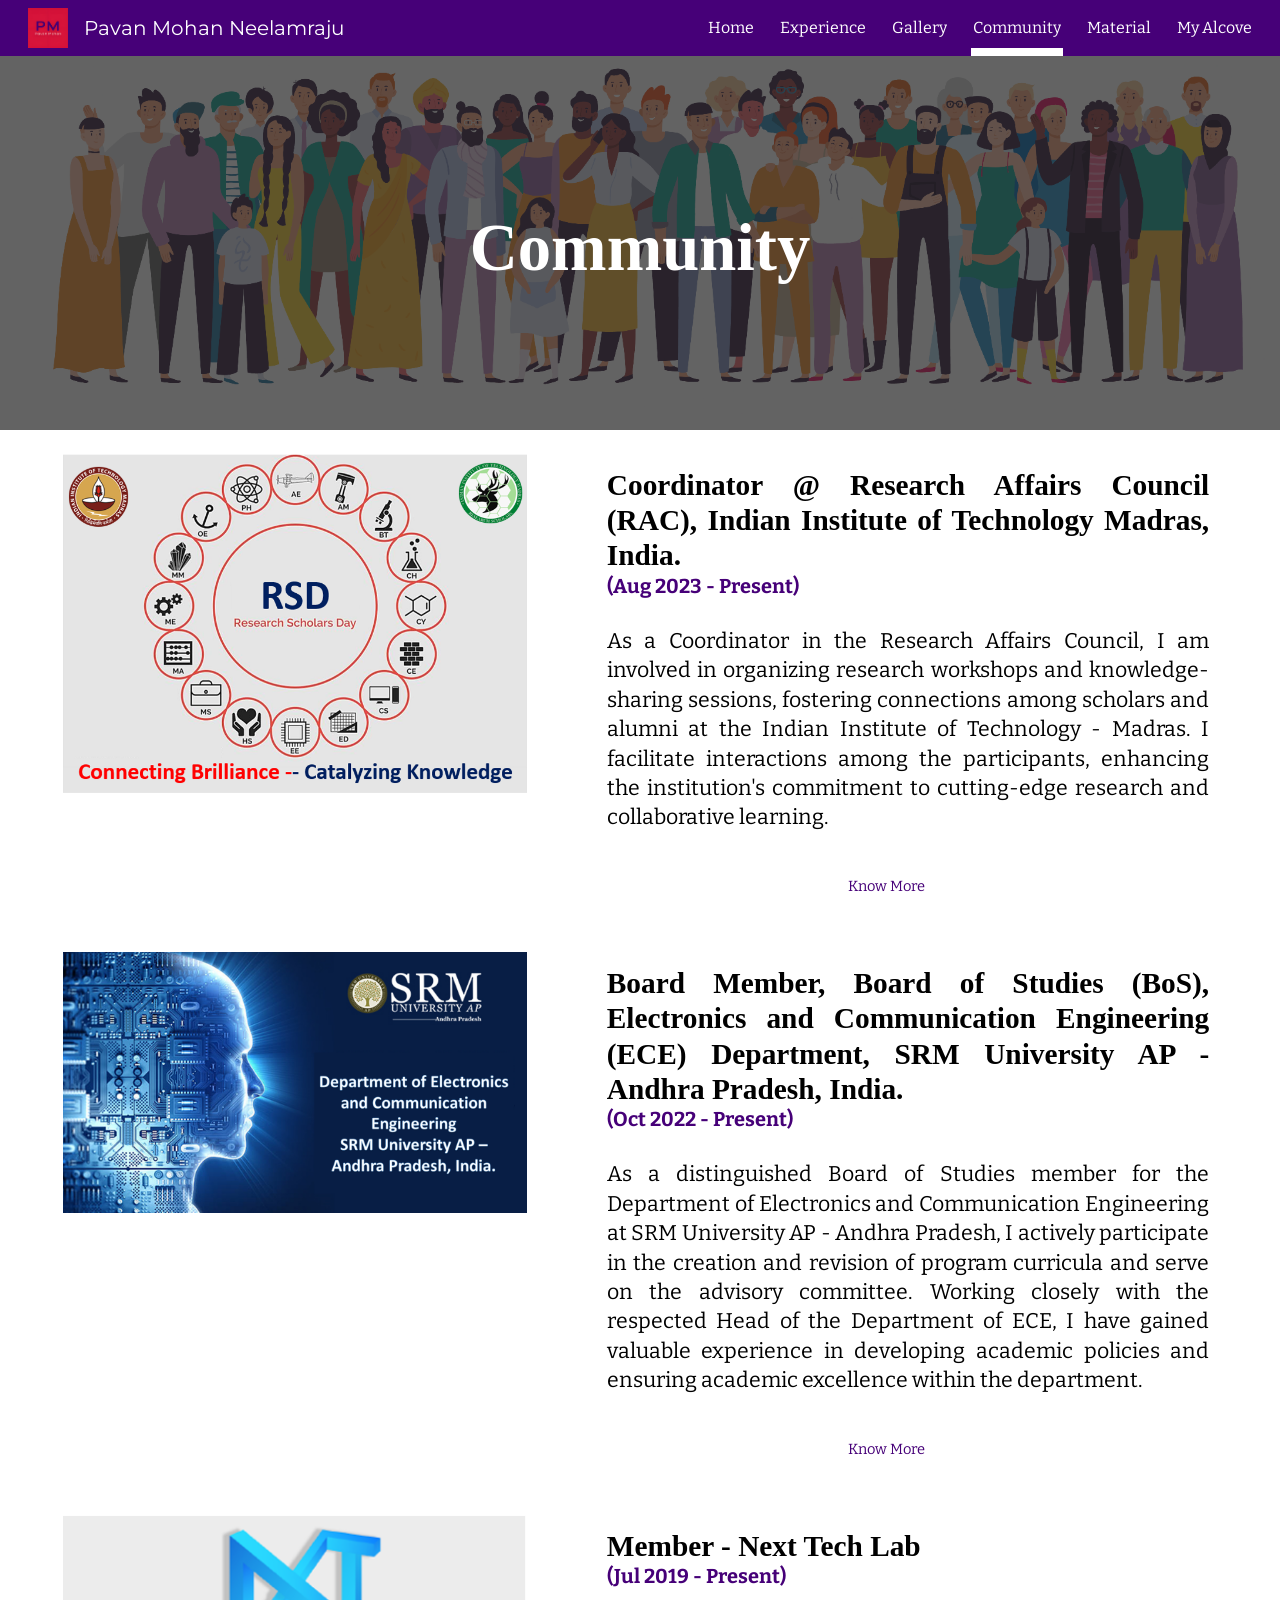
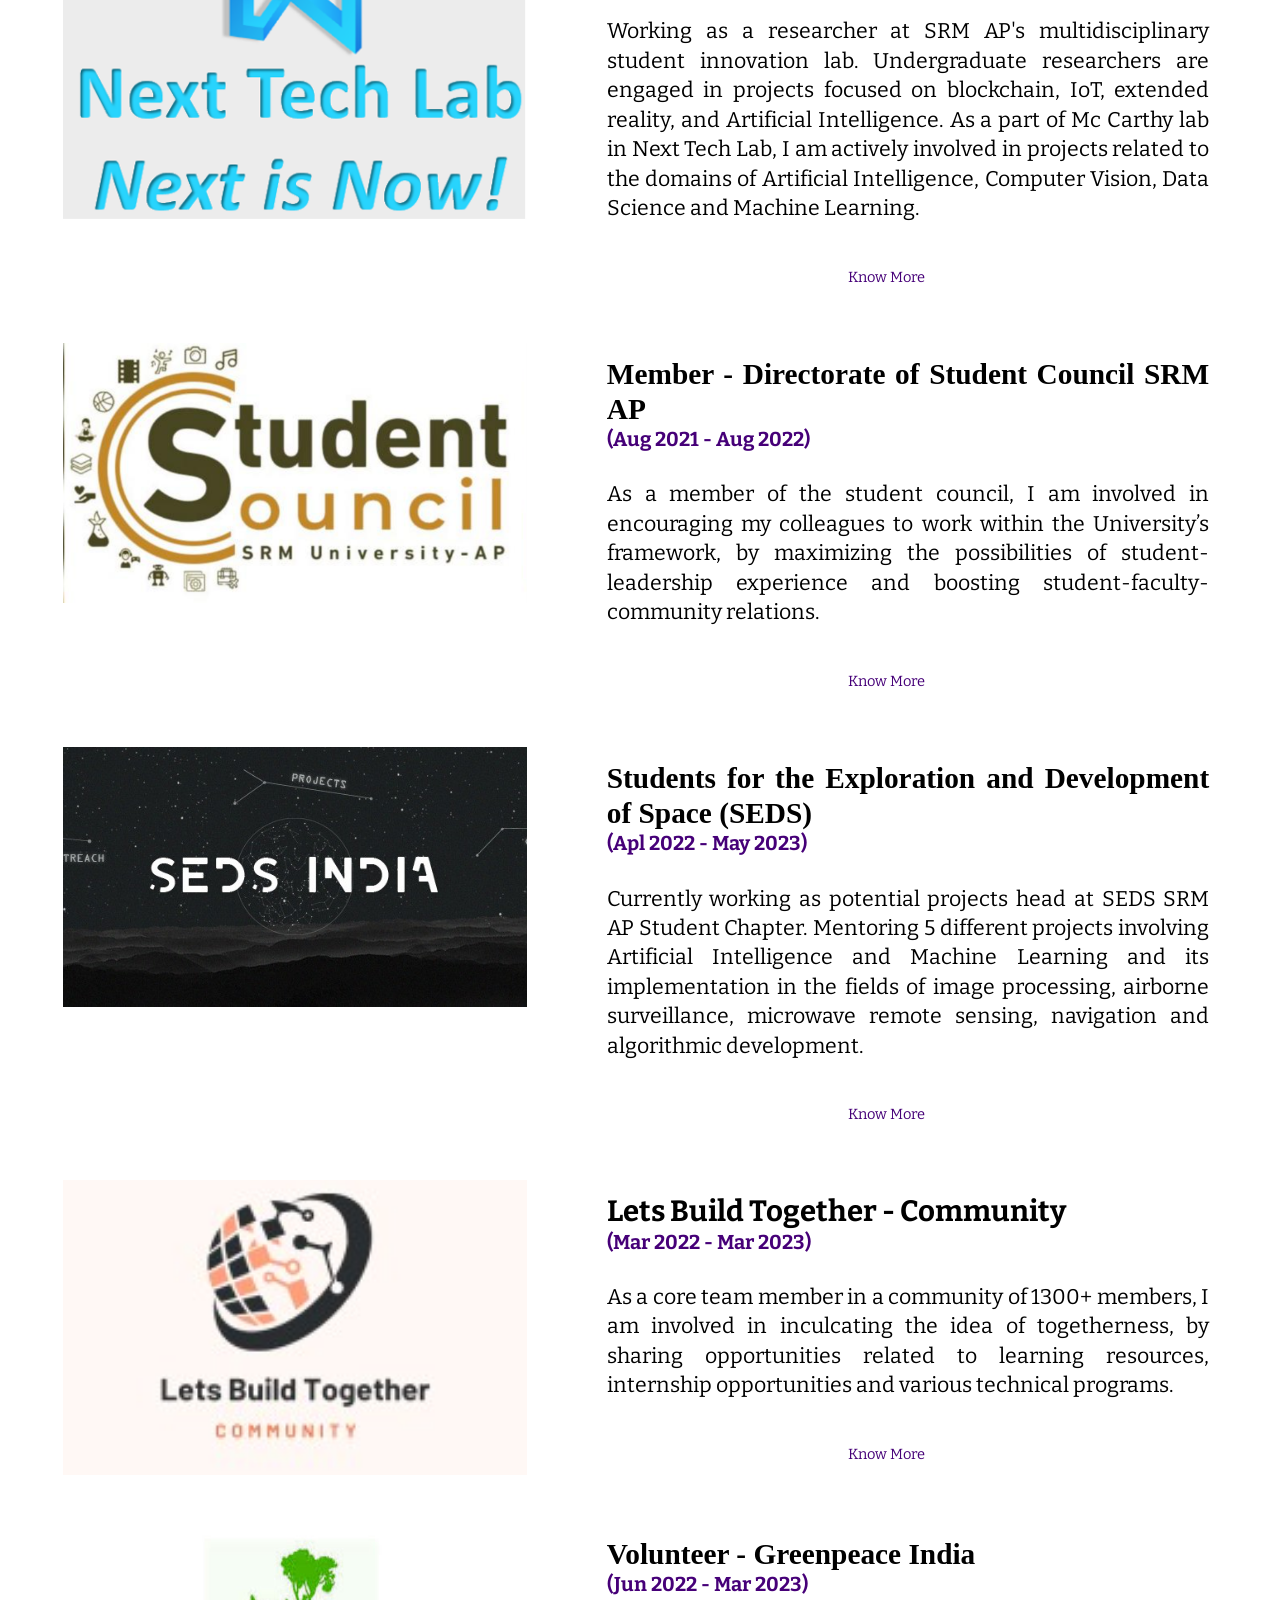
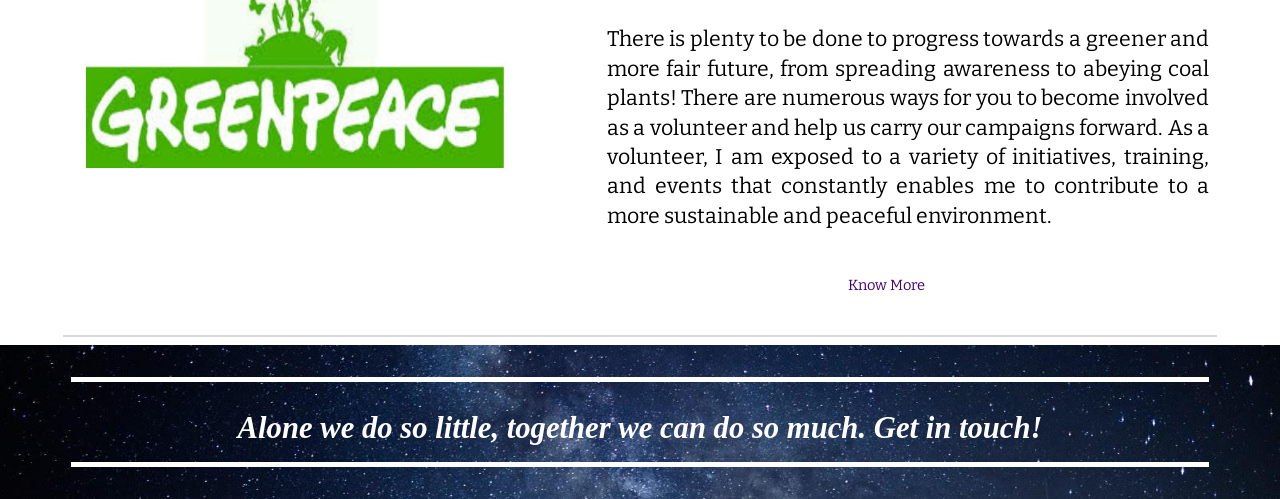
==== Community.html @ a1f909d4 "Add files via upload" ====
<!DOCTYPE html><html lang="en"><head><meta charset="utf-8"><script nonce="GhFzX75CnO0afYhZpUxOCA">var DOCS_timing={}; DOCS_timing['sl']=new Date().getTime();</script><script nonce="GhFzX75CnO0afYhZpUxOCA">function _DumpException(e) {throw e;}</script><script nonce="GhFzX75CnO0afYhZpUxOCA">_docs_flag_initialData={"docs-ails":"docs_cold","docs-fwds":"docs_nf","docs-crs":"docs_crs_nfd","docs-cp-tp":1,"docs-fe-re":3,"docs-fl":1,"docs-l1lc":7,"docs-l1lm":"unknown","docs-l2lc":7,"docs-l2lm":"unknown","docs-l2t":0,"docs-lsd":4,"docs-orl":9,"docs-shdn":1,"docs-tfh":"","docs-eett":true,"info_params":{"token":"AHL0AtLGgviz3QlnwWIvCuPcv63Noxby9A:1708261699270"},"docs-earwdm":false,"docs-ebuwdwm":false,"docs-ecsdwm":false,"docs-edceidwm":false,"docs-eecdwm":false,"docs-eeegrsdm":false,"docs-eecpdm":false,"docs-easdwm":false,"docs-eadwm":false,"docs-eapdwm":false,"docs-bbmdwm":true,"docs-ecdw":false,"docs-ecddwm":false,"docs-ecsdw":false,"docs-edddm":false,"docs-edatadm":false,"docs-edwewm":false,"docs-enecdwm":false,"docs-eedwdwm":false,"docs-eedawm":false,"docs-efewdm":false,"docs-efwm":false,"docs-egfdwm":false,"docs-egdwm":false,"docs-ehldrdm":true,"docs-eicdwm":false,"docs-eidw":false,"docs-emadwm":false,"docs-enpdwm":false,"docs-ensdwm":false,"docs-wiz-endm":false,"docs-eodwm":false,"docs-eppdm":false,"docs-wiz-epdwm":false,"docs-epdwm":false,"docs-erddm":false,"docs-edsedw":false,"docs-esdodwm":false,"docs-esidm":false,"docs-esdwm":false,"docs-esfdm":true,"docs-euddwm":false,"docs-eedm":true,"docs-eipdwm":false,"docs-eoiidwm":false,"docs-eubcdwm":false,"docs-erfdwm":false,"uls":"{\"langs\":[\"en_IN\"],\"itcs\":[],\"override\":\"\",\"selected\":\"\",\"activated\":false}","customer_type":"ND","scotty_upload_url":"/upload/sites/resumable","docs-net-udmi":500000,"docs-net-udpt":40000,"docs-net-udur":"/upload/blob/sites","docs-net-usud":true,"docs-obsImUrl":"https://ssl.gstatic.com/docs/common/netcheck.gif","docs-text-ewf":true,"docs-wfsl":["ca","da","de","en","es","fi","fr","it","nl","no","pt","sv"],"docs-efrsde":true,"docs-efpsf":true,"docs-edfn":true,"docs-efpsp":true,"docs-ecuach":false,"docs-cclt":2033,"docs-ecci":true,"docs-esi":false,"docs-cei":{"i":[50360148,70979410,71085249,49451559,5762259,5737254,71733783,50166959,5792684,5752694,49924714,49376337,71330601,48966122,5743124,5754229,5764268,71123572,71230233,14101502,71600925,5755096,5784947,71102132,50606355,5724153,71689868,49822929,71401153,5706832,71679488,71185178,5737800,71407393,5746992,50221728,49926261,71273597,5760348,14101306,49644023,14101534,71902351,71471882,5766777,71659821,5738529,49823172,50529111,5777194,5774852,5797291,5707711,50580252,50515335,50520321,71301338,5765551,49824163,5796151,71625588,71483995,49842863,71382646,5740814,71531295,71960548,50390155,49375322,5748029,5734412,71528605,5706836,50492350,5783801,49512373,50335897,71178680,50533184,5796473,5784967,71057297,5770435,49622831,94339809,50266230,5735806,71624114,50337652,14101510,71238954,71286029,5767851,71881299,49833470,5747261,71471149,71152133,71573878,71614040,5791782,5776517,71260350,5791299,5751766,71632264,5773678,71558037,5704621,49378889,49839579,5703839,71197834,71079092,5774347,50360904,71289154,71671626,71530091,71151640,71533377,49624080,49472071,71008281,5758823,50273536,71035308,71346960,71038263,50082748,49453045,71548149,49372443,5753329,49623181,49769345,49979666],"cf":{"enable_homescreen_priority_docs":[null,0],"enable_homescreen_priority_docs_promo":[null,0],"enable_homescreen_action_items_structured_query":[null,0]}},"docs-api-keys":{},"buildLabel":"editors.sites-frontend_20240206.01_p3","docs-show_debug_info":false,"ondlburl":"//docs.google.com","drive_url":"//drive.google.com","app_url":"https://sites.google.com/","docs-itrf":false,"docs-gsmd":"","docs-icdmt":["image/png","image/jpeg"],"docs-mip":50000000,"docs-mif":1000,"docs-msid":32767,"docs-emid":false,"docs-mib":50000000,"docs-mid":2048,"docs-rid":1024,"docs-sup":"","docs-seu":"https://sites.google.com/d/1wdvBSNeLGzsOdI31ZhMOWG232e50Nqmv/edit","docs-crp":"/d/1wdvBSNeLGzsOdI31ZhMOWG232e50Nqmv/p/1hY6UotGOjT3m9QmvxOJuDHgGNez3RMgp/takeout","docs-crq":"siteRevision\u003d13770\u0026pageRevision\u003d13770\u0026token\u003dAMtcWDMhQDxP67mo1YAb_FH6oqhY4qqr0DoaQC8Doz2SUWxXdFmZEHEf00CUpTYXNpZ1EaLBjPXJ3U4gHtejh7WX5sPW73zBjjoh_JLOzkaR70VyDE7JFFBGG9KAPvYdaImsnITWKmWY_Xo%3D\u0026isHead\u003dtrue\u0026placeAllImagesInSiteDir\u003dfalse","docs-ucd":"docs.usercontent.google.com","docs-uptc":["lsrp","noreplica","tam","ntd","ths","ouid","ca","sh","sle","dl","hi","hi_ext","usp","urp","utm_source","utm_medium","utm_campaign","utm_term","utm_content"],"docs-doddn":"","docs-uddn":"","docs-cwsd":"","docs-eygl":true,"docs-spdy":false,"xdbcfAllowHostNamePrefix":true,"xdbcfAllowXpc":false,"docs-dbctc":false,"docs-ebctcio":false,"docs-ecid":false,"docs-iror":true,"docs-epq":false,"docs-tst":"","docs-ilbefsd":false,"docs-lbefm":0,"docs-lbesty":0,"docs-thtea":false,"docs-tdc":"[{\"id\":\"0:Basics\",\"name\":\"Basics\",\"deletedIds\":[]},{\"id\":\"0:Brochures\",\"name\":\"Brochures \\u0026 newsletters\",\"deletedIds\":[]},{\"id\":\"0:Calendars\",\"name\":\"Calendars \\u0026 schedules\",\"deletedIds\":[]},{\"id\":\"0:Business\",\"name\":\"Contracts, onboarding, and other forms\",\"deletedIds\":[]},{\"id\":\"0:Finance\",\"name\":\"Finance \\u0026 accounting\",\"deletedIds\":[]},{\"id\":\"0:Letters\",\"name\":\"Letters\",\"deletedIds\":[]},{\"id\":\"0:Reports\",\"name\":\"Reports \\u0026 proposals\",\"deletedIds\":[]},{\"id\":\"0:Planners\",\"name\":\"Trackers\",\"deletedIds\":[]},{\"id\":\"Unparented\",\"name\":\"Uncategorized\",\"deletedIds\":[\"0:NoTemplateCategories\"]}]","docs-ttt":0,"docs-tcdtc":"[]","docs-mtdl":500,"docs-ividtg":false,"docs-tdcp":0,"docs-tdvc":false,"docs-tmbp":false,"docs-hetsdiaow":false,"docs-edt":true,"docs-tintd":false,"docs-tafl":true,"docs-erdiiv":false,"docs-eqspdc":false,"docs-acap":["docs.security.access_capabilities",1,1,1,1,1,1,1,1,1,1,1,1,1,1,1,0,1,1,1,0,0,0,1,0],"docs-ci":"1wdvBSNeLGzsOdI31ZhMOWG232e50Nqmv","docs-eccfs":false,"docs-eefufd":false,"docs-eco":false,"docs-ndt":"Untitled site","docs-plu":"//ssl.gstatic.com/docs/common/product/sites_lockup2.png","docs-plwtu":"//ssl.gstatic.com/docs/common/product/sites_app_icon1.png","docs-prn":"Google Sites","docs-een":false,"docos-enmafo":true,"docs-as":"","docs-etdimo":false,"docs-mdck":"","docs-eccbs":false,"docs-rlmp":true,"docs-mmpt":9000,"docs-erd":false,"docs-ensb":false,"docs-ddts":false,"docs-uootuns":false,"docs-amawso":false,"docs-ofmpp":false,"docs-anlpfdo":false,"docs-eslars":true,"docs-ems":"SHARE_SUBMENU","docs-phe":"","docs-glu":"","docs-wsu":"","docs-wsup":"","docs-sccfo":"PROD","docs-fse":"","docs-pid":"115705963490493814289","docs-eedmlf":false,"docs-ricocpb":false,"docs-rdowr":false,"docs-effnp":false,"docs-cttmtbr":0,"docs-eaaswoc":false,"docs-edlo":false,"docs-cttmteq":0,"docos-edces":false,"docs-dec":false,"docs-eiasrpu":false,"docs-ectt":false,"docs-ebbouf":false,"docs-ecgd":false,"docs-dsps":true,"docs-ececs":false,"docs-ecurf":false,"docs-efsii":false,"docs-elcfd":false,"docs-edmitm":false,"docs-enjec":true,"server_time_ms":1708261699289,"gaia_session_id":"","app-bc":"#3f51b5","docs-isb":false,"docs-agdc":false,"docs-anddc":true,"docs-adndldc":false,"docs-dhnap":"sites.google.com","docs-ds":"https","docs-emmda":false,"docs-bncfi":false,"docs-clibs":1,"docs-cirts":20000,"docs-cpeht":"","docs-cide":true,"docs-cn":"","docs-dprfo":false,"docs-ddt":"","docs-dom":false,"docs-eacr":false,"docs-eacw":false,"docs-ecer":false,"docs-ecir":true,"docs-ecssl":false,"docs-ecdh":false,"docs-ecssi":false,"docs-ecped":true,"docs-ecprgba":true,"docs-ecccer":false,"docs-eccc":true,"docs-copy-ecci":false,"docs-edpq":false,"docs-edamc":false,"docs-edomic":false,"docs-eddm":false,"docos-edii":false,"docs-edmsc":false,"docs-edsi":false,"kix-edrat":true,"kix-edratv2":false,"docs-esrli":false,"docs-efnpi":false,"docs-fwd":false,"docs-egsd":false,"docs-ehtabi":false,"docs-eisd":false,"docs-eibu":true,"docs-eibs":true,"docs-eiecr":true,"docs-eisuwt":false,"docs-eir":true,"docs-ejefbwp":false,"docs-eksdm":false,"docs-elds":false,"docs-emp":false,"docs-emcf":true,"docs-emv2":true,"docs-emmu":false,"docs-enpks":false,"docs-eoisuwt":false,"docs-eooii":false,"docs-eomp":false,"docs-epmi":false,"docs-eph":false,"docs-epat":true,"docs-ermcf":false,"docs-ere":false,"docs-erpep":false,"docs-ertms":false,"docs-rolibilc":false,"docs-ersd":false,"docs-esbws":false,"docs-eswwu":false,"docs-esml":true,"docs-ete":false,"docs-etpi":false,"docs-eud":false,"docs-euqbp":false,"docs-eusca":false,"docs-euvss":true,"docs-ewlip":false,"docs-eztci":false,"docs-ezduole":false,"docs-hcwidu":true,"docs-ipmmp":true,"docos-ectc":false,"docs-ipuv":true,"docs-tdd":false,"docs-pmcn":false,"docs-plimif":20.0,"docs-scmdoi":true,"docs-sptm":true,"docs-ssi":false,"docs-eslin":false,"docs-uoci":"","docs-wia":"MORE_ICONS","docs-fsu":"www.google.com/tools/feedback","docs-gth":"","docs-ndsom":[],"docs-dm":"application/vnd.google-apps.drive-sdk.897606708560","docs-sdsom":[],"docs-po":"https://sites.google.com","docs-to":"https://sites.google.com","docs-egit":false,"opmbs":50000000,"opmpd":7071,"opbu":"https://docs.google.com/picker","docs-pe":1,"opru":"https://sites.google.com/relay.html","opdu":true,"ophi":"atari","opst":"","opuci":"","docs-eopiiv2":true,"opsmu":"https://docs.google.com/picker","docs-ehipo":false,"projector_base_url":"//drive.google.com","docs-drk":[],"docs-erkpp":false,"docs-erkfsu":true,"docs-pn":218,"docs-ct":"s","docs-rn":1461068231,"docs-idu":false,"docs-cpv":1,"docs-hecud":false,"docs-heoi":false,"docs-urouih":false,"docs-alu":"https://myaccount.google.com/language","docs-hue":"npavanmohan3@gmail.com","docs-ect":true,"docs-cpks":["[\"3557bc59043ce3a0\",\"AAVFbsH5lnVBkSCOb3Vt+83NashgRukx3ic/42tSfPkOGZQOkIgmf9ggiiTa6S18/ynaC+k7sudk\"]","[\"6f6b042429bc04d9\",\"AK2fzyBYoiMpLQxzu3qDh6/5Y7r53u3cBE1v5TIxOst4JoV17EuctBBUlbM+nYDjiQ09ZnkTAnnQ\"]"],"docs-hasid":"Sites","docs-hdod":"sites.google.com","docs-eflh":false,"docs-ehci":true,"docs-hdck":"AIzaSyCF97XfLoejM9NhWDAZeOcjC6kOEsEmv6A","docs-hucs":true,"docs-hufcm":false,"docs-hunca":false,"docs-cbrs":50,"docs-caru":"https://clients6.google.com","docs-cdru":"https://drivefrontend-pa.clients6.google.com","docs-cbau":"https://drive.google.com","docs-cfru":"https://lh3.google.com","docs-ctak":"AIzaSyAWGrfCCr7albM3lmCc937gx4uIphbpeKQ","docs-cgav":0,"docs-cci":2,"docs-gap":"/drive/v2internal","jobset":"prod","docs-nad":"sites.google.com","docs-epcc":false,"docs-ccwt":80,"docs-ut":0,"docs-sol":true,"docs-dvs":1,"docs-dac":1,"docs-ilbrc":true,"docs-dlpe":false,"docs-eirj":false,"docs-erre":true,"docs-epvh":true,"enable_omnibox":true,"docs-eqam":false,"docs-euaool":false,"docs-eua":false,"docs-uahnt":"","docs-esap":true,"docs-efib":false,"docs-se":false,"docs-eaaw":false,"docs-eecs":false,"docs-emtr":false,"docs-dafjera":false,"docs-daflia":false,"docs-dafgfma":false,"docs-fta-fnrhci":false,"atari-emtpr":false,"atari-ebidm":true,"atari-ebids":true,"atari-edtm":true,"atari-eibrm":false,"atari-ectm":false,"atari-ects":false,"docs-text-elei":false,"docs-text-usc":true,"atari-bae":true,"docs-text-eessmkc":true,"docs-text-emtps":false,"docs-text-etsrdpn":false,"docs-text-etsrds":false,"docs-text-erdfs":false,"docs-text-encps":false,"docs-text-endes":false,"docs-text-escpv":false,"docs-text-ecfs":false,"docs-text-ecis":false,"docs-text-eessips":true,"docs-text-eectfs":false,"docs-text-edctzs":false,"docs-text-eetxpc":false,"docs-text-eetxp":false,"docs-text-lns":false,"docs-text-ertkmcp":true,"docs-text-ettctvs":false,"docs-text-ettts":false,"docs-text-issermps":false,"docs-text-emscts":false,"docs-text-ecgvd":false,"docs-text-esbbs":false,"docs-text-etccdts":false,"docs-text-etcchrs":false,"docs-text-etctrs":false,"docs-text-etctids":false,"docs-text-etb":false,"docs-text-esbefr":false,"docs-text-ipi":false,"docs-etshc":false,"docs-text-tbcb":2.0E7,"docs-efsmsdl":false,"docs-text-etof":false,"docs-text-ehlb":false,"docs-text-epa":true,"docs-text-ecls":true,"docs-text-dwit":false,"docs-text-elawp":false,"docs-eec":false,"docs-ecot":"","docs-text-enbcr":false,"docs-text-svofc":false,"atari-ofdu":"https://docs.google.com/picker?protocol\u003dgadgets\u0026parent\u003dhttps://sites.google.com/relay.html\u0026hostId\u003datari-fonts\u0026title\u003dFonts\u0026hl\u003den\u0026newDriveView\u003dtrue\u0026origin\u003dhttps://sites.google.com\u0026navHidden\u003dtrue\u0026multiselectEnabled\u003dtrue\u0026selectButtonLabel\u003dOK\u0026nav\u003d((%22fonts%22))","atari-jefp":"/_/jserror","docs-jepp":"/_","umss":false,"docs-fpid":104240,"docs-enable_feedback_svg":true,"docs-hauc":true,"docs-eldi":false,"docs-dli":false,"docs-liap":"/logImpressions","ilcm":{"eui":"AHKXmL1YQNj4aFmbDJA0VeieS80LPkh80S3fjR9HX5Jue9c4c-JtSLDGIO6YHSiptr1fy2dY8kcb","je":1,"sstu":1708261699302824,"si":"CK7rlN76tIQDFcqrTwkd490DCQ","gsc":null,"ei":[5703839,5704621,5706832,5706836,5707711,5724153,5734412,5735806,5737254,5737800,5738529,5740814,5743124,5746992,5747261,5748029,5751766,5752694,5753329,5754229,5755096,5758823,5760348,5762259,5764268,5765551,5766777,5767851,5770435,5773678,5774347,5774852,5776517,5777194,5783801,5784947,5784967,5791299,5791782,5792684,5796151,5796473,5797291,14101306,14101502,14101510,14101534,48966122,49372443,49375322,49376337,49378889,49451559,49453045,49472071,49512373,49622831,49623181,49624080,49644023,49769345,49822929,49823172,49824163,49833470,49839579,49842863,49924714,49926261,49979666,50082748,50166959,50221728,50266230,50273536,50335897,50337652,50360148,50360904,50390155,50492350,50515335,50520321,50529111,50533184,50580252,50606355,70979410,71008281,71035308,71038263,71057297,71079092,71085249,71102132,71123572,71151640,71152133,71178680,71185178,71197834,71230233,71238954,71260350,71273597,71286029,71289154,71301338,71330601,71346960,71382646,71401153,71407393,71471149,71471882,71483995,71528605,71530091,71531295,71533377,71548149,71558037,71573878,71600925,71614040,71624114,71625588,71632264,71659821,71671626,71679488,71689868,71733783,71881299,71902351,71960548,94339809],"crc":0,"cvi":[]},"docs-ccdil":false,"docs-eil":true,"docs-edp":false,"docs-eodrm":true,"docs-eodo":true,"docs-nrfd":false,"docs-nrfdfr":false,"docs-nrfdm2":false,"docs-efypr":true,"docs-eyprp":false,"docs-dcr":false,"docs-saww":false,"docs-eytpgcv":0,"docs-jscb":false}; _docs_flag_cek='tgAix-vnWBeR-yESzII9dg\x3d\x3d'; if (window['DOCS_timing']) {DOCS_timing['ifdld']=new Date().getTime();}</script><meta name="viewport" content="width=device-width, initial-scale=1"><meta http-equiv="X-UA-Compatible" content="IE=edge"><meta name="referrer" content="strict-origin-when-cross-origin"><link rel="icon" href="c4fc07800e57cf9fe1c02b4e65797ddf.jpg"><meta name="robots" content="noindex"><link href="https://fonts.googleapis.com/css?family=Montserrat%3A400%2C700%7CBitter%3A400%2C700&display=swap" rel="stylesheet" nonce="eK8FPD1wa-3nusBE762LlQ"><link href="https://fonts.googleapis.com/css?family=Google+Sans:400,500|Roboto:300,400,500,700|Source+Code+Pro:400,700&display=swap" rel="stylesheet" nonce="eK8FPD1wa-3nusBE762LlQ"><style nonce="eK8FPD1wa-3nusBE762LlQ">@media only screen and (max-width: 479px){.Mc7Y0b{font-size: 34.0pt;}}@media only screen and (min-width: 480px) and (max-width: 767px){.Mc7Y0b{font-size: 43.0pt;}}@media only screen and (min-width: 768px) and (max-width: 1279px){.Mc7Y0b{font-size: 50.0pt;}}@media only screen and (min-width: 1280px){.Mc7Y0b{font-size: 50.0pt;}}@media only screen and (max-width: 479px){.gBYvFf{font-size: 16.0pt;}}@media only screen and (min-width: 480px) and (max-width: 767px){.gBYvFf{font-size: 16.0pt;}}@media only screen and (min-width: 768px) and (max-width: 1279px){.gBYvFf{font-size: 16.0pt;}}@media only screen and (min-width: 1280px){.gBYvFf{font-size: 16.0pt;}}@media only screen and (max-width: 479px){.ZA9Nm{font-size: 19.0pt;}}@media only screen and (min-width: 480px) and (max-width: 767px){.ZA9Nm{font-size: 21.0pt;}}@media only screen and (min-width: 768px) and (max-width: 1279px){.ZA9Nm{font-size: 22.0pt;}}@media only screen and (min-width: 1280px){.ZA9Nm{font-size: 22.0pt;}}@media only screen and (max-width: 479px){.jwAKzb{font-size: 19.0pt;}}@media only screen and (min-width: 480px) and (max-width: 767px){.jwAKzb{font-size: 21.0pt;}}@media only screen and (min-width: 768px) and (max-width: 1279px){.jwAKzb{font-size: 23.0pt;}}@media only screen and (min-width: 1280px){.jwAKzb{font-size: 23.0pt;}}</style><style nonce="eK8FPD1wa-3nusBE762LlQ">.VIpgJd-TzA9Ye-eEGnhe{position:relative;display:-moz-inline-box;display:inline-block}* html .VIpgJd-TzA9Ye-eEGnhe{display:inline}*:first-child+html .VIpgJd-TzA9Ye-eEGnhe{display:inline}/*! normalize.css v2.1.1 | MIT License | git.io/normalize */article,aside,details,figcaption,figure,footer,header,hgroup,main,nav,section,summary{display:block}audio,canvas,video{display:inline-block}audio:not([controls]){display:none;height:0}[hidden]{display:none}html{font-family:sans-serif;-ms-text-size-adjust:100%;-webkit-text-size-adjust:100%}body{margin:0}a:focus{outline:thin dotted}a:active,a:hover{outline:0}h1{font-size:2em;margin:.67em 0}abbr[title]{border-bottom:1px dotted}b,strong{font-weight:bold}dfn{font-style:italic}hr{box-sizing:content-box;height:0}mark{background:#ff0;color:#000}code,kbd,pre,samp{font-family:monospace,serif;font-size:1em}pre{white-space:pre-wrap}q{quotes:"\201C" "\201D" "\2018" "\2019"}small{font-size:80%}sub,sup{font-size:75%;line-height:0;position:relative;vertical-align:baseline}sup{top:-.5em}sub{bottom:-.25em}img{border:0}svg:not(:root){overflow:hidden}figure{margin:0}fieldset{border:1px solid #c0c0c0;margin:0 2px;padding:.35em .625em .75em}legend{border:0;padding:0}button,input,select,textarea{font-family:inherit;font-size:100%;margin:0}button,input{line-height:normal}button,select{text-transform:none}button,html input[type="button"],input[type="reset"],input[type="submit"]{-webkit-appearance:button;cursor:pointer}button[disabled],html input[disabled]{cursor:default}input[type="checkbox"],input[type="radio"]{box-sizing:border-box;padding:0}input[type="search"]{-webkit-appearance:textfield;box-sizing:content-box}input[type="search"]::-webkit-search-cancel-button,input[type="search"]::-webkit-search-decoration{-webkit-appearance:none}button::-moz-focus-inner,input::-moz-focus-inner{border:0;padding:0}textarea{overflow:auto;vertical-align:top}table{border-collapse:collapse;border-spacing:0}group,row,tile{display:block}.XKSfm-Sx9Kwc,.XKSfm-Sx9Kwc-xJ5Hnf{z-index:110}.haDzEe{--gm3-dialog-refactored-z-index:5000!important}html{height:100%}body{height:100%;padding:0}.fktJzd *,.fktJzd *:before,.fktJzd *:after{-webkit-box-sizing:border-box;-webkit-box-sizing:border-box;box-sizing:border-box}.LS81yb,.oKdM2c{width:100%;margin-top:0;margin-bottom:0;max-width:1280px;*zoom:1}.LS81yb{padding-left:5px;padding-right:5px}.JNdkSc,.jXK9ad,.oaCj6d{-webkit-box-sizing:border-box;box-sizing:border-box;display:inline-block;padding-left:0;padding-right:0;position:relative;vertical-align:top;width:100%}.jXK9ad-SmKAyb{width:100%}.vB4mjb{-webkit-box-align:center;-webkit-align-items:center;align-items:center;height:64px;display:-webkit-box;display:-webkit-flex;display:flex;-webkit-box-pack:center;-webkit-justify-content:center;justify-content:center;padding:0 12px;width:100%}.jCzMm{overflow:hidden;overflow-wrap:break-word}@media only screen and (max-width:479px){.vB4mjb{height:48px;padding:0 6px}.vB4mjb.phf0q{-webkit-box-orient:vertical;-webkit-box-direction:normal;-webkit-flex-direction:column;flex-direction:column;height:96px}.jCzMm{margin-top:4px;margin-bottom:12px;overflow:hidden;text-align:center;text-overflow:ellipsis;white-space:nowrap;width:100%}.vKRmoe{margin-bottom:8px}.vB4mjb .vKRmoe{padding-left:0}}.vKRmoe{display:-webkit-box;display:-webkit-flex;display:flex;padding-left:23px}.cc0d9d{-webkit-box-flex:0;-webkit-flex:0;flex:0;position:relative;margin-top:10px;display:-webkit-box;display:-webkit-flex;display:flex;-webkit-box-orient:horizontal;-webkit-box-direction:normal;-webkit-flex-direction:row;flex-direction:row;-webkit-box-pack:center;-webkit-justify-content:center;justify-content:center;-webkit-box-align:center;-webkit-align-items:center;align-items:center}.ZbQFKd{height:10px;width:10px;margin:0 4px;background-color:rgb(189,193,198);border-radius:50%;display:inline-block;-webkit-transition:background-color .6s ease,width .4s ease-in-out,height .4s ease-in-out;transition:background-color .6s ease,width .4s ease-in-out,height .4s ease-in-out}.ZbQFKd.iBBDgd{height:0;width:0;margin:0}.ZbQFKd.qIwn1b{height:8px;width:8px}.ZbQFKd.kshb5{height:6px;width:6px}.dVFkob{-webkit-box-flex:0;-webkit-flex:0 1 1.2em;flex:0 1 1.2em;height:1.2em;overflow:hidden;padding:0 8px;text-align:center;display:-webkit-box;display:-webkit-flex;display:flex;-webkit-box-pack:center;-webkit-justify-content:center;justify-content:center;-webkit-box-orient:vertical;-webkit-box-direction:normal;-webkit-flex-direction:column;flex-direction:column;margin-top:10px;position:relative;font-size:9pt}.Ecdcnc{overflow:hidden;position:relative;text-overflow:ellipsis;white-space:nowrap}.L6cTce{display:none!important}::-webkit-scrollbar{height:16px;overflow:visible;width:16px}::-webkit-scrollbar-button{height:0;width:0}::-webkit-scrollbar-track{background-clip:padding-box;border:solid transparent;border-width:0 0 0 4px}::-webkit-scrollbar-track:horizontal{border-width:4px 0 0}::-webkit-scrollbar-track:hover{background-color:rgba(0,0,0,.05);-webkit-box-shadow:inset 1px 0 0 rgba(0,0,0,.1);box-shadow:inset 1px 0 0 rgba(0,0,0,.1)}::-webkit-scrollbar-track:horizontal:hover{-webkit-box-shadow:inset 0 1px 0 rgba(0,0,0,.1);box-shadow:inset 0 1px 0 rgba(0,0,0,.1)}::-webkit-scrollbar-track:active{background-color:rgba(0,0,0,.05);-webkit-box-shadow:inset 1px 0 0 rgba(0,0,0,.14),inset -1px 0 0 rgba(0,0,0,.07);box-shadow:inset 1px 0 0 rgba(0,0,0,.14),inset -1px 0 0 rgba(0,0,0,.07)}::-webkit-scrollbar-track:horizontal:active{-webkit-box-shadow:inset 0 1px 0 rgba(0,0,0,.14),inset 0 -1px 0 rgba(0,0,0,.07);box-shadow:inset 0 1px 0 rgba(0,0,0,.14),inset 0 -1px 0 rgba(0,0,0,.07)}.tk3N6e-qrhCuc-to915::-webkit-scrollbar-track:hover{background-color:rgba(255,255,255,.1);-webkit-box-shadow:inset 1px 0 0 rgba(255,255,255,.2);box-shadow:inset 1px 0 0 rgba(255,255,255,.2)}.tk3N6e-qrhCuc-to915::-webkit-scrollbar-track:horizontal:hover{-webkit-box-shadow:inset 0 1px 0 rgba(255,255,255,.2);box-shadow:inset 0 1px 0 rgba(255,255,255,.2)}.tk3N6e-qrhCuc-to915::-webkit-scrollbar-track:active{background-color:rgba(255,255,255,.1);-webkit-box-shadow:inset 1px 0 0 rgba(255,255,255,.25),inset -1px 0 0 rgba(255,255,255,.15);box-shadow:inset 1px 0 0 rgba(255,255,255,.25),inset -1px 0 0 rgba(255,255,255,.15)}.tk3N6e-qrhCuc-to915::-webkit-scrollbar-track:horizontal:active{-webkit-box-shadow:inset 0 1px 0 rgba(255,255,255,.25),inset 0 -1px 0 rgba(255,255,255,.15);box-shadow:inset 0 1px 0 rgba(255,255,255,.25),inset 0 -1px 0 rgba(255,255,255,.15)}::-webkit-scrollbar-thumb{background-color:rgba(0,0,0,.2);background-clip:padding-box;border:solid transparent;border-width:1px 1px 1px 6px;min-height:28px;padding:100px 0 0;-webkit-box-shadow:inset 1px 1px 0 rgba(0,0,0,.1),inset 0 -1px 0 rgba(0,0,0,.07);box-shadow:inset 1px 1px 0 rgba(0,0,0,.1),inset 0 -1px 0 rgba(0,0,0,.07)}::-webkit-scrollbar-thumb:horizontal{border-width:6px 1px 1px;padding:0 0 0 100px;-webkit-box-shadow:inset 1px 1px 0 rgba(0,0,0,.1),inset -1px 0 0 rgba(0,0,0,.07);box-shadow:inset 1px 1px 0 rgba(0,0,0,.1),inset -1px 0 0 rgba(0,0,0,.07)}::-webkit-scrollbar-thumb:hover{background-color:rgba(0,0,0,.4);-webkit-box-shadow:inset 1px 1px 1px rgba(0,0,0,.25);box-shadow:inset 1px 1px 1px rgba(0,0,0,.25)}::-webkit-scrollbar-thumb:active{background-color:rgba(0,0,0,.5);-webkit-box-shadow:inset 1px 1px 3px rgba(0,0,0,.35);box-shadow:inset 1px 1px 3px rgba(0,0,0,.35)}.tk3N6e-qrhCuc-to915::-webkit-scrollbar-thumb{background-color:rgba(255,255,255,.3);-webkit-box-shadow:inset 1px 1px 0 rgba(255,255,255,.15),inset 0 -1px 0 rgba(255,255,255,.1);box-shadow:inset 1px 1px 0 rgba(255,255,255,.15),inset 0 -1px 0 rgba(255,255,255,.1)}.tk3N6e-qrhCuc-to915::-webkit-scrollbar-thumb:horizontal{-webkit-box-shadow:inset 1px 1px 0 rgba(255,255,255,.15),inset -1px 0 0 rgba(255,255,255,.1);box-shadow:inset 1px 1px 0 rgba(255,255,255,.15),inset -1px 0 0 rgba(255,255,255,.1)}.tk3N6e-qrhCuc-to915::-webkit-scrollbar-thumb:hover{background-color:rgba(255,255,255,.6);-webkit-box-shadow:inset 1px 1px 1px rgba(255,255,255,.37);box-shadow:inset 1px 1px 1px rgba(255,255,255,.37)}.tk3N6e-qrhCuc-to915::-webkit-scrollbar-thumb:active{background-color:rgba(255,255,255,.75);-webkit-box-shadow:inset 1px 1px 3px rgba(255,255,255,.5);box-shadow:inset 1px 1px 3px rgba(255,255,255,.5)}.tk3N6e-qrhCuc-xTH6G::-webkit-scrollbar-track{border-width:0 1px 0 6px}.tk3N6e-qrhCuc-xTH6G::-webkit-scrollbar-track:horizontal{border-width:6px 0 1px}.tk3N6e-qrhCuc-xTH6G::-webkit-scrollbar-track:hover{background-color:rgba(0,0,0,.035);-webkit-box-shadow:inset 1px 1px 0 rgba(0,0,0,.14),inset -1px -1px 0 rgba(0,0,0,.07);box-shadow:inset 1px 1px 0 rgba(0,0,0,.14),inset -1px -1px 0 rgba(0,0,0,.07)}.tk3N6e-qrhCuc-xTH6G.tk3N6e-qrhCuc-to915::-webkit-scrollbar-track:hover{background-color:rgba(255,255,255,.07);-webkit-box-shadow:inset 1px 1px 0 rgba(255,255,255,.25),inset -1px -1px 0 rgba(255,255,255,.15);box-shadow:inset 1px 1px 0 rgba(255,255,255,.25),inset -1px -1px 0 rgba(255,255,255,.15)}.tk3N6e-qrhCuc-xTH6G::-webkit-scrollbar-thumb{border-width:0 1px 0 6px}.tk3N6e-qrhCuc-xTH6G::-webkit-scrollbar-thumb:horizontal{border-width:6px 0 1px}::-webkit-scrollbar-corner{background:transparent}body::-webkit-scrollbar-track-piece{background-clip:padding-box;background-color:#f5f5f5;border:solid #fff;border-width:0 0 0 3px;-webkit-box-shadow:inset 1px 0 0 rgba(0,0,0,.14),inset -1px 0 0 rgba(0,0,0,.07);box-shadow:inset 1px 0 0 rgba(0,0,0,.14),inset -1px 0 0 rgba(0,0,0,.07)}body::-webkit-scrollbar-track-piece:horizontal{border-width:3px 0 0;-webkit-box-shadow:inset 0 1px 0 rgba(0,0,0,.14),inset 0 -1px 0 rgba(0,0,0,.07);box-shadow:inset 0 1px 0 rgba(0,0,0,.14),inset 0 -1px 0 rgba(0,0,0,.07)}body::-webkit-scrollbar-thumb{border-width:1px 1px 1px 5px}body::-webkit-scrollbar-thumb:horizontal{border-width:5px 1px 1px}body::-webkit-scrollbar-corner{background-clip:padding-box;background-color:#f5f5f5;border:solid #fff;border-width:3px 0 0 3px;-webkit-box-shadow:inset 1px 1px 0 rgba(0,0,0,.14);box-shadow:inset 1px 1px 0 rgba(0,0,0,.14)}html{font-size:16px}ul,ul ul{list-style-type:square}.yaqOZd,.IFuOkc{background-size:cover;display:table;position:relative;table-layout:fixed;width:100%}@media only screen and (max-width:767px){.yaqOZd,.IFuOkc{padding-bottom:0;padding-top:0}}@media only screen and (min-width:768px){.yaqOZd:not(.LB7kq):not(.WxWicb){padding-bottom:1.5rem;padding-top:1.5rem}}.yaqOZd:before,.IFuOkc:before,.IFuOkc:after,.zfr3Q:before,.baZpAe:before{bottom:0;content:"";display:none;left:0;pointer-events:none;position:absolute;right:0;top:0}.nyKByd .IFuOkc:before{background-color:rgb(33,33,33);opacity:0;display:block}.tpmmCb .IFuOkc:before{background-color:rgb(255,255,255);opacity:0;display:block}.IFuOkc{display:table-cell;height:100%;left:0;pointer-events:none;position:absolute;top:0;width:100%}.WFZZBb .jXK9ad{vertical-align:middle}.cJgDec .aw5Odc,.cJgDec .dhtgD:hover,.cJgDec .dhtgD:visited{color:inherit}.LB7kq .aw5Odc,.LB7kq .dhtgD:hover,.LB7kq .dhtgD:visited{color:inherit}.mYVXT{display:table-cell;vertical-align:middle;width:100%}.nku4ae{max-width:1184px;margin:auto}.nku4ae.U5PNae{max-width:752px;margin:auto}.zfr3Q{-webkit-font-variant-ligatures:none;font-variant-ligatures:none;margin:0;outline:none;position:relative}.zfr3Q[dir=rtl]{text-align:right}.TMjjoe:not(.TYR86d){display:block}.qM9fHf{background-color:rgba(0,0,0,.06);font-family:"Source Code Pro","monospace";font-weight:400}.s1gOZb{background-color:rgba(0,0,0,.06);border:1px solid rgba(255,255,255,.12);border-radius:3px;margin:12px 0 0 0;padding:5px}.FVr0A code{font-family:"Source Code Pro","monospace"}.zfr3Q.FVr0A{line-height:1.4;margin:0}.yaqOZd .zfr3Q:first-child,.zfr3Q:first-child,.BKnRcf:first-child,.UVNKR:first-child,.n8H08c .TYR86d:first-child{margin-top:0;padding-top:0}.yaqOZd .aP9Z7e:first-child+.zfr3Q,.aP9Z7e:first-child+.zfr3Q{margin-top:0;padding-top:0}.yaqOZd .aP9Z7e:first-child,.aP9Z7e:first-child{margin-bottom:0}.yaqOZd .zfr3Q:last-child,.zfr3Q:last-child,.BKnRcf:last-child,.UVNKR:last-child,.n8H08c .TYR86d:last-child{margin-bottom:0;padding-bottom:0}.n8H08c{padding-left:20px}.n8H08c,.n8H08c .n8H08c,.n8H08c .TYR86d{margin:6px 0 0 0}.zfr3Q{text-decoration:inherit;color:inherit;font-size:inherit;font-style:inherit;font-weight:inherit}.dhtgD{color:inherit;font-size:inherit;font-style:inherit;font-weight:inherit;text-decoration:underline}.aw5Odc{color:inherit}.dhtgD.rXJpyf,.dhtgD.rXJpyf:hover{color:inherit}a.chg4Jd:focus{outline:0;box-shadow:0 0 0 2px rgb(66,133,244),0 0 0 3px rgba(255,255,255,.8)}a.chg4Jd.HB1eCd-X3SwIb-hSRGPd:focus,a.chg4Jd.HB1eCd-X3SwIb-hSRGPd-di8rgd-KBDgbd:focus{box-shadow:none}a.HB1eCd-X3SwIb-hSRGPd-di8rgd-KBDgbd{padding:2px;margin:-2px}a.HB1eCd-X3SwIb-hSRGPd-di8rgd-KBDgbd:focus{border:1px dashed;padding:1px}a.HB1eCd-X3SwIb-hSRGPd{padding:2px!important;margin:-2px -2px -2px 4px}a.HB1eCd-X3SwIb-hSRGPd:focus{border:1px dashed;padding:1px!important}::-webkit-scrollbar{-webkit-border-radius:100px;background-color:rgba(0,0,0,0);width:9px}::-webkit-scrollbar-thumb{-webkit-border-radius:100px;background:rgba(0,0,0,.2)}::-webkit-scrollbar-thumb:hover{-webkit-border-radius:100px;background:rgba(0,0,0,.35)}::-webkit-scrollbar-thumb:active{-webkit-border-radius:4px;background:rgba(0,0,0,.45)}.Zjiec:before,.YTv4We:before,.j10yRb:before{bottom:0;content:"";display:none;left:0;pointer-events:none;position:absolute;right:0;top:0}.PsKE7e,.I35ICb>a{color:inherit;font-size:inherit;font-style:inherit;font-weight:inherit}.PsKE7e,.I35ICb>a{text-decoration:inherit}.IKA38e{padding-right:12px}.I35ICb{position:relative}.hDrhEe{padding-left:12px;vertical-align:middle}.aJHbb{cursor:pointer;overflow:hidden}.aJHbb:focus{outline:0}.JzO0Vc{width:250px}.jYxBte{list-style-type:none;margin:0;padding:0}.jYxBte ul{list-style-type:none;padding-left:0}.PsKE7e,.aJHbb{display:block;position:relative;text-overflow:ellipsis;white-space:nowrap}.Zjiec{cursor:pointer;position:relative;text-decoration:none;z-index:20}.Zjiec>span{color:inherit;display:block;outline:none;overflow:hidden;position:relative;text-overflow:ellipsis}.YTv4We{color:white;cursor:pointer;height:55px;outline:none;padding:16px 12px;width:48px}.YTv4We:before{height:32px;left:8px;top:12px;width:32px}.j10yRb{bottom:50%;cursor:pointer;display:inline-block;height:24px;left:-36px;outline:none;padding-left:12px;position:absolute;-webkit-transform:translateY(50%);transform:translateY(50%);vertical-align:middle;width:36px}.j10yRb:before{left:12px}.YTv4We.chg4Jd:focus:before,.j10yRb.chg4Jd:focus:before{color:white;display:block;border-style:solid;border-width:1px}.ZXW7w{opacity:.26}.wFCWne{-webkit-transition:-webkit-transform .45s cubic-bezier(.4,0,.2,1);transition:-webkit-transform .45s cubic-bezier(.4,0,.2,1);transition:transform .45s cubic-bezier(.4,0,.2,1);transition:transform .45s cubic-bezier(.4,0,.2,1),-webkit-transform .45s cubic-bezier(.4,0,.2,1);height:24px;width:24px}.hlJH0,.HBu6N,.cLAGQe{-webkit-transition:-webkit-transform .45s cubic-bezier(.4,0,.2,1);transition:-webkit-transform .45s cubic-bezier(.4,0,.2,1);transition:transform .45s cubic-bezier(.4,0,.2,1);transition:transform .45s cubic-bezier(.4,0,.2,1),-webkit-transform .45s cubic-bezier(.4,0,.2,1)}.wFCWne path.HBu6N.o0iVae{-webkit-transition:all 0.45s cubic-bezier(0.4,0,0.2,1),opacity 0.45s 0.45s;transition:all 0.45s cubic-bezier(0.4,0,0.2,1),opacity 0.45s 0.45s}.wFCWne.o0iVae{-webkit-transform:rotate(90deg);transform:rotate(90deg)}.o0iVae .hlJH0{-webkit-transform:rotate(45deg) translate(0,5px);transform:rotate(45deg) translate(0,5px)}.o0iVae .HBu6N{-webkit-transform:rotate(135deg);transform:rotate(135deg);opacity:0}.o0iVae .cLAGQe{-webkit-transform:rotate(135deg) translate(0,-5px);transform:rotate(135deg) translate(0,-5px)}.JzO0Vc{-webkit-transition:left .5s cubic-bezier(0.4,0,0.2,1);transition:left .5s cubic-bezier(0.4,0,0.2,1);-webkit-transition-delay:.125s;transition-delay:.125s;left:-100%;padding-top:56px}.JzO0Vc.jsnVQ{-webkit-transition-delay:0s;transition-delay:0s;-webkit-transition:left .5s cubic-bezier(0.4,0,0.2,1);transition:left .5s cubic-bezier(0.4,0,0.2,1);left:0}.IKA38e{-webkit-transition:left 0s 0.5s,opacity 0.375s 0.125s cubic-bezier(0.4,0,1,1);transition:left 0s 0.5s,opacity 0.375s 0.125s cubic-bezier(0.4,0,1,1);left:-32px;opacity:0;padding-left:36px}.JzO0Vc .IKA38e.r8s4j-R6PoUb{padding-left:36px}.JzO0Vc .IKA38e.r8s4j-ibL1re{padding-left:56px}.JzO0Vc .IKA38e.r8s4j-c5RTEf{padding-left:76px}.JzO0Vc .IKA38e.r8s4j-II5mzb{padding-left:96px}.JzO0Vc .IKA38e.r8s4j-wNfPc{padding-left:116px}.baH5ib .hDrhEe{padding-left:4px}.baH5ib .j10yRb{left:-32px}.jsnVQ .IKA38e{-webkit-transition:left 0.375s cubic-bezier(0.4,0,1,1),opacity 0.375s cubic-bezier(0.4,0,1,1);transition:left 0.375s cubic-bezier(0.4,0,1,1),opacity 0.375s cubic-bezier(0.4,0,1,1);-webkit-transition-delay:1.125s;transition-delay:1.125s;left:0;opacity:1}.jsnVQ .jYxBte>li:nth-child(1) .IKA38e{-webkit-transition-delay:.125s;transition-delay:.125s}.jsnVQ .jYxBte>li:nth-child(2) .IKA38e{-webkit-transition-delay:.175s;transition-delay:.175s}.jsnVQ .jYxBte>li:nth-child(3) .IKA38e{-webkit-transition-delay:.225s;transition-delay:.225s}.jsnVQ .jYxBte>li:nth-child(4) .IKA38e{-webkit-transition-delay:.275s;transition-delay:.275s}.jsnVQ .jYxBte>li:nth-child(5) .IKA38e{-webkit-transition-delay:.325s;transition-delay:.325s}.jsnVQ .jYxBte>li:nth-child(6) .IKA38e{-webkit-transition-delay:.375s;transition-delay:.375s}.jsnVQ .jYxBte>li:nth-child(7) .IKA38e{-webkit-transition-delay:.425s;transition-delay:.425s}.jsnVQ .jYxBte>li:nth-child(8) .IKA38e{-webkit-transition-delay:.475s;transition-delay:.475s}.jsnVQ .jYxBte>li:nth-child(9) .IKA38e{-webkit-transition-delay:.525s;transition-delay:.525s}.jsnVQ .jYxBte>li:nth-child(10) .IKA38e{-webkit-transition-delay:.575s;transition-delay:.575s}.jsnVQ .jYxBte>li:nth-child(11) .IKA38e{-webkit-transition-delay:.625s;transition-delay:.625s}.jsnVQ .jYxBte>li:nth-child(12) .IKA38e{-webkit-transition-delay:.675s;transition-delay:.675s}.jsnVQ .jYxBte>li:nth-child(13) .IKA38e{-webkit-transition-delay:.725s;transition-delay:.725s}.jsnVQ .jYxBte>li:nth-child(14) .IKA38e{-webkit-transition-delay:.775s;transition-delay:.775s}.jsnVQ .jYxBte>li:nth-child(15) .IKA38e{-webkit-transition-delay:.825s;transition-delay:.825s}.jsnVQ .jYxBte>li:nth-child(16) .IKA38e{-webkit-transition-delay:.875s;transition-delay:.875s}.jsnVQ .jYxBte>li:nth-child(17) .IKA38e{-webkit-transition-delay:.925s;transition-delay:.925s}.jsnVQ .jYxBte>li:nth-child(18) .IKA38e{-webkit-transition-delay:.975s;transition-delay:.975s}.jsnVQ .jYxBte>li:nth-child(19) .IKA38e{-webkit-transition-delay:1.025s;transition-delay:1.025s}.jsnVQ .jYxBte>li:nth-child(20) .IKA38e{-webkit-transition-delay:1.075s;transition-delay:1.075s}.oGuwee{overflow:hidden;position:relative}.VcS63b{-webkit-transition:margin-top .25s cubic-bezier(0.4,0,0.2,1);transition:margin-top .25s cubic-bezier(0.4,0,0.2,1)}.dvmRw{height:24px;width:24px}.K4B8Y,.MrYMx{-webkit-transition:-webkit-transform .25s cubic-bezier(.4,0,.2,1);transition:-webkit-transform .25s cubic-bezier(.4,0,.2,1);transition:transform .25s cubic-bezier(.4,0,.2,1);transition:transform .25s cubic-bezier(.4,0,.2,1),-webkit-transform .25s cubic-bezier(.4,0,.2,1)}svg.FWGjId .K4B8Y{-webkit-transform:rotate(-90deg);transform:rotate(-90deg)}svg.FWGjId .MrYMx{-webkit-transform:rotate(90deg);transform:rotate(90deg)}.Fpy8Db .hDrhEe{white-space:normal}.hDrhEe.HlqNPb.chg4Jd:focus{box-shadow:inset 0 0 0 1px rgba(255,255,255,.8),inset 0 0 0 3px rgb(66,133,244)}.PxsaWe{cursor:not-allowed}.WbHktd{cursor:default}.VsJjtf{display:inline-block;max-width:300px;overflow:visible;position:relative;text-align:left;-webkit-transition:opacity 0ms .3s;transition:opacity 0ms .3s;vertical-align:middle;white-space:nowrap}.RPRy1e .IKA38e{left:0;opacity:1;padding-left:32px}.RPRy1e .oGuwee .IKA38e{padding-left:48px}.jgXgSe{display:inline-block;max-width:240px;position:relative;vertical-align:top}.mBHtvb{cursor:pointer;display:inline-block;margin-left:3px;outline:none;overflow:hidden;padding-left:4px;padding-right:2px;vertical-align:top}.mBHtvb>svg{height:12px;-webkit-transform:scale(2);transform:scale(2);vertical-align:middle;width:12px}.T7RySe .oGuwee{list-style-type:none}.oXBWEc:not([more-menu-item]){margin:0;padding:0}.eWDljc{box-shadow:0 0 10px rgba(0,0,0,.55)}.ZmrVpf{display:none}.RPRy1e .G95ACe.IKA38e{padding-left:32px}.G95ACe .j10yRb{display:none}.G95ACe .aJHbb{opacity:.7}.ijMPi{-webkit-transition:height .3s;transition:height .3s;overflow:hidden}.ijMPi .PsKE7e{-webkit-transition:padding-left .3s;transition:padding-left .3s}.PMD4Hd{display:none}.Qrrb5{display:inline-block;overflow:hidden;padding:10px 12px;vertical-align:middle}.Qrrb5>div{display:inline-block;vertical-align:top}.rgLkl{background-color:transparent;cursor:default;display:inline-block;height:2px;position:relative;vertical-align:middle;width:2px}li.VsJjtf:nth-last-child(2) .rgLkl{display:none}.RPRy1e{border-radius:2px;left:-28px;overflow-y:auto;padding:8px 0;position:absolute;width:240px}.RM9ulf{visibility:hidden;position:fixed;z-index:5000;color:#fff;pointer-events:none}.RM9ulf.catR2e{max-width:90%;max-height:90%}.R8qYlc{-webkit-border-radius:2px;border-radius:2px;background-color:rgba(97,97,97,0.902);position:absolute;left:0;width:100%;height:100%;opacity:0;-webkit-transform:scale(0,0.5);-webkit-transform:scale(0,0.5);transform:scale(0,0.5);-webkit-transform-origin:inherit;-webkit-transform-origin:inherit;transform-origin:inherit}.AZnilc{display:block;position:relative;font-size:10px;font-weight:500;padding:5px 8px 6px;opacity:0}.RM9ulf.qs41qe .R8qYlc{opacity:1;-webkit-transform:scale(1,1);-webkit-transform:scale(1,1);transform:scale(1,1)}.RM9ulf.catR2e .AZnilc{word-wrap:break-word}.RM9ulf.qs41qe .AZnilc{opacity:1}.RM9ulf.AXm5jc .AZnilc{font-size:14px;padding:8px 16px}.RM9ulf.u5lFJe{-webkit-transition-property:-webkit-transform;-webkit-transition-property:-webkit-transform;transition-property:-webkit-transform;-webkit-transition-property:transform;transition-property:transform;-webkit-transition-property:transform,-webkit-transform;transition-property:transform,-webkit-transform;-webkit-transition-duration:200ms;-webkit-transition-duration:200ms;transition-duration:200ms;-webkit-transition-timing-function:cubic-bezier(0.24,1,0.32,1);-webkit-transition-timing-function:cubic-bezier(0.24,1,0.32,1);transition-timing-function:cubic-bezier(0.24,1,0.32,1)}.RM9ulf.u5lFJe .R8qYlc{-webkit-transition-property:opacity,-webkit-transform;-webkit-transition-property:opacity,-webkit-transform;transition-property:opacity,-webkit-transform;-webkit-transition-property:opacity,transform;transition-property:opacity,transform;-webkit-transition-property:opacity,transform,-webkit-transform;transition-property:opacity,transform,-webkit-transform;-webkit-transition-duration:50ms,200ms;-webkit-transition-duration:50ms,200ms;transition-duration:50ms,200ms;-webkit-transition-timing-function:linear,cubic-bezier(0.24,1,0.32,1);-webkit-transition-timing-function:linear,cubic-bezier(0.24,1,0.32,1);transition-timing-function:linear,cubic-bezier(0.24,1,0.32,1)}.RM9ulf.u5lFJe .AZnilc{-webkit-transition-property:opacity;-webkit-transition-property:opacity;transition-property:opacity;-webkit-transition-duration:150ms;-webkit-transition-duration:150ms;transition-duration:150ms;-webkit-transition-delay:50ms;-webkit-transition-delay:50ms;transition-delay:50ms;-webkit-transition-timing-function:cubic-bezier(0,0,0.6,1);-webkit-transition-timing-function:cubic-bezier(0,0,0.6,1);transition-timing-function:cubic-bezier(0,0,0.6,1)}.RM9ulf.xCxor{-webkit-transition-property:opacity;-webkit-transition-property:opacity;transition-property:opacity;-webkit-transition-duration:70ms;-webkit-transition-duration:70ms;transition-duration:70ms;-webkit-transition-delay:0ms;-webkit-transition-delay:0ms;transition-delay:0ms;-webkit-transition-timing-function:linear;-webkit-transition-timing-function:linear;transition-timing-function:linear}.NBxL9e{-webkit-transition:opacity 0.15s cubic-bezier(0.4,0,0.2,1) 0.15s;transition:opacity 0.15s cubic-bezier(0.4,0,0.2,1) 0.15s;background-color:rgba(0,0,0,.5);bottom:0;left:0;opacity:0;position:fixed;right:0;top:0;z-index:5000}.NBxL9e.iWO5td{-webkit-transition:opacity 0.05s cubic-bezier(0.4,0,0.2,1);transition:opacity 0.05s cubic-bezier(0.4,0,0.2,1);opacity:1}.QSj8ac{-webkit-box-align:center;box-align:center;-webkit-align-items:center;align-items:center;display:-webkit-box;display:-webkit-flex;display:flex;-webkit-box-orient:vertical;box-orient:vertical;-webkit-flex-direction:column;flex-direction:column;bottom:0;left:0;padding:0 5%;position:absolute;right:0;top:0;transition:-webkit-transform .4s cubic-bezier(0.4,0,0.2,1);-webkit-transition:-webkit-transform .4s cubic-bezier(0.4,0,0.2,1);-webkit-transition:transform .4s cubic-bezier(0.4,0,0.2,1);transition:transform .4s cubic-bezier(0.4,0,0.2,1);-webkit-transition:transform .4s cubic-bezier(0.4,0,0.2,1),-webkit-transform .4s cubic-bezier(0.4,0,0.2,1);transition:transform .4s cubic-bezier(0.4,0,0.2,1),-webkit-transform .4s cubic-bezier(0.4,0,0.2,1)}.bJHJLe,.C40Us{display:block;height:3em}.pdYghb>.bJHJLe,.pdYghb>.C40Us{-webkit-box-flex:1;box-flex:1;-webkit-flex-grow:1;flex-grow:1}.Inn9w{-webkit-flex-shrink:1;flex-shrink:1;max-height:100%}.Inn9w:focus{outline:none}@-webkit-keyframes quantumWizBoxInkSpread{0%{-webkit-transform:translate(-50%,-50%) scale(0.2);-webkit-transform:translate(-50%,-50%) scale(0.2);transform:translate(-50%,-50%) scale(0.2)}to{-webkit-transform:translate(-50%,-50%) scale(2.2);-webkit-transform:translate(-50%,-50%) scale(2.2);transform:translate(-50%,-50%) scale(2.2)}}@keyframes quantumWizBoxInkSpread{0%{-webkit-transform:translate(-50%,-50%) scale(0.2);-webkit-transform:translate(-50%,-50%) scale(0.2);transform:translate(-50%,-50%) scale(0.2)}to{-webkit-transform:translate(-50%,-50%) scale(2.2);-webkit-transform:translate(-50%,-50%) scale(2.2);transform:translate(-50%,-50%) scale(2.2)}}@-webkit-keyframes quantumWizIconFocusPulse{0%{-webkit-transform:translate(-50%,-50%) scale(1.5);-webkit-transform:translate(-50%,-50%) scale(1.5);transform:translate(-50%,-50%) scale(1.5);opacity:0}to{-webkit-transform:translate(-50%,-50%) scale(2);-webkit-transform:translate(-50%,-50%) scale(2);transform:translate(-50%,-50%) scale(2);opacity:1}}@keyframes quantumWizIconFocusPulse{0%{-webkit-transform:translate(-50%,-50%) scale(1.5);-webkit-transform:translate(-50%,-50%) scale(1.5);transform:translate(-50%,-50%) scale(1.5);opacity:0}to{-webkit-transform:translate(-50%,-50%) scale(2);-webkit-transform:translate(-50%,-50%) scale(2);transform:translate(-50%,-50%) scale(2);opacity:1}}@-webkit-keyframes quantumWizRadialInkSpread{0%{-webkit-transform:scale(1.5);-webkit-transform:scale(1.5);transform:scale(1.5);opacity:0}to{-webkit-transform:scale(2.5);-webkit-transform:scale(2.5);transform:scale(2.5);opacity:1}}@keyframes quantumWizRadialInkSpread{0%{-webkit-transform:scale(1.5);-webkit-transform:scale(1.5);transform:scale(1.5);opacity:0}to{-webkit-transform:scale(2.5);-webkit-transform:scale(2.5);transform:scale(2.5);opacity:1}}@-webkit-keyframes quantumWizRadialInkFocusPulse{0%{-webkit-transform:scale(2);-webkit-transform:scale(2);transform:scale(2);opacity:0}to{-webkit-transform:scale(2.5);-webkit-transform:scale(2.5);transform:scale(2.5);opacity:1}}@keyframes quantumWizRadialInkFocusPulse{0%{-webkit-transform:scale(2);-webkit-transform:scale(2);transform:scale(2);opacity:0}to{-webkit-transform:scale(2.5);-webkit-transform:scale(2.5);transform:scale(2.5);opacity:1}}.O0WRkf{-webkit-user-select:none;-webkit-transition:background .2s .1s;transition:background .2s .1s;border:0;-webkit-border-radius:3px;border-radius:3px;cursor:pointer;display:inline-block;font-size:14px;font-weight:500;min-width:4em;outline:none;overflow:hidden;position:relative;text-align:center;text-transform:uppercase;-webkit-tap-highlight-color:transparent;z-index:0}.A9jyad{font-size:13px;line-height:16px}.zZhnYe{-webkit-transition:box-shadow .28s cubic-bezier(0.4,0,0.2,1);transition:box-shadow .28s cubic-bezier(0.4,0,0.2,1);background:#dfdfdf;-webkit-box-shadow:0px 2px 2px 0px rgba(0,0,0,.14),0px 3px 1px -2px rgba(0,0,0,.12),0px 1px 5px 0px rgba(0,0,0,.2);box-shadow:0px 2px 2px 0px rgba(0,0,0,.14),0px 3px 1px -2px rgba(0,0,0,.12),0px 1px 5px 0px rgba(0,0,0,.2)}.zZhnYe.qs41qe{-webkit-transition:box-shadow .28s cubic-bezier(0.4,0,0.2,1);transition:box-shadow .28s cubic-bezier(0.4,0,0.2,1);-webkit-transition:background .8s;transition:background .8s;-webkit-box-shadow:0px 8px 10px 1px rgba(0,0,0,.14),0px 3px 14px 2px rgba(0,0,0,.12),0px 5px 5px -3px rgba(0,0,0,.2);box-shadow:0px 8px 10px 1px rgba(0,0,0,.14),0px 3px 14px 2px rgba(0,0,0,.12),0px 5px 5px -3px rgba(0,0,0,.2)}.e3Duub,.e3Duub a,.e3Duub a:hover,.e3Duub a:link,.e3Duub a:visited{background:#4285f4;color:#fff}.HQ8yf,.HQ8yf a{color:#4285f4}.UxubU,.UxubU a{color:#fff}.ZFr60d{position:absolute;top:0;right:0;bottom:0;left:0;background-color:transparent}.O0WRkf.u3bW4e .ZFr60d{background-color:rgba(0,0,0,.12)}.UxubU.u3bW4e .ZFr60d{background-color:rgba(255,255,255,.3)}.e3Duub.u3bW4e .ZFr60d{background-color:rgba(0,0,0,0.122)}.HQ8yf.u3bW4e .ZFr60d{background-color:rgba(66,133,244,.15)}.Vwe4Vb{-webkit-transform:translate(-50%,-50%) scale(0);transform:translate(-50%,-50%) scale(0);-webkit-transition:opacity .2s ease,visibility 0s ease .2s,-webkit-transform 0s ease .2s;-webkit-transition:opacity .2s ease,visibility 0s ease .2s,transform 0s ease .2s;transition:opacity .2s ease,visibility 0s ease .2s,transform 0s ease .2s;-webkit-transition:opacity .2s ease,visibility 0s ease .2s,transform 0s ease .2s,-webkit-transform 0s ease .2s;transition:opacity .2s ease,visibility 0s ease .2s,transform 0s ease .2s,-webkit-transform 0s ease .2s;-webkit-transition:opacity .2s ease,visibility 0s ease .2s,-webkit-transform 0s ease .2s;transition:opacity .2s ease,visibility 0s ease .2s,-webkit-transform 0s ease .2s;-webkit-background-size:cover;background-size:cover;left:0;opacity:0;pointer-events:none;position:absolute;top:0;visibility:hidden}.O0WRkf.qs41qe .Vwe4Vb{-webkit-transform:translate(-50%,-50%) scale(2.2);transform:translate(-50%,-50%) scale(2.2);opacity:1;visibility:visible}.O0WRkf.qs41qe.M9Bg4d .Vwe4Vb{transition:-webkit-transform 0.3s cubic-bezier(0,0,0.2,1),opacity .2s cubic-bezier(0,0,0.2,1);-webkit-transition:opacity .2s cubic-bezier(0,0,0.2,1),-webkit-transform 0.3s cubic-bezier(0,0,0.2,1);-webkit-transition:opacity .2s cubic-bezier(0,0,0.2,1),-webkit-transform 0.3s cubic-bezier(0,0,0.2,1);transition:opacity .2s cubic-bezier(0,0,0.2,1),-webkit-transform 0.3s cubic-bezier(0,0,0.2,1);-webkit-transition:transform 0.3s cubic-bezier(0,0,0.2,1),opacity .2s cubic-bezier(0,0,0.2,1);transition:transform 0.3s cubic-bezier(0,0,0.2,1),opacity .2s cubic-bezier(0,0,0.2,1);-webkit-transition:transform 0.3s cubic-bezier(0,0,0.2,1),opacity .2s cubic-bezier(0,0,0.2,1),-webkit-transform 0.3s cubic-bezier(0,0,0.2,1);transition:transform 0.3s cubic-bezier(0,0,0.2,1),opacity .2s cubic-bezier(0,0,0.2,1),-webkit-transform 0.3s cubic-bezier(0,0,0.2,1)}.O0WRkf.j7nIZb .Vwe4Vb{-webkit-transform:translate(-50%,-50%) scale(2.2);transform:translate(-50%,-50%) scale(2.2);visibility:visible}.oG5Srb .Vwe4Vb,.zZhnYe .Vwe4Vb{background-image:radial-gradient(circle farthest-side,rgba(0,0,0,.12),rgba(0,0,0,.12) 80%,rgba(0,0,0,0) 100%)}.HQ8yf .Vwe4Vb{background-image:radial-gradient(circle farthest-side,rgba(66,133,244,.25),rgba(66,133,244,.25) 80%,rgba(66,133,244,0) 100%)}.e3Duub .Vwe4Vb{background-image:radial-gradient(circle farthest-side,#3367d6,#3367d6 80%,rgba(51,103,214,0) 100%)}.UxubU .Vwe4Vb{background-image:radial-gradient(circle farthest-side,rgba(255,255,255,.3),rgba(255,255,255,.3) 80%,rgba(255,255,255,0) 100%)}.O0WRkf.RDPZE{-webkit-box-shadow:none;box-shadow:none;color:rgba(68,68,68,0.502);cursor:default;fill:rgba(68,68,68,0.502)}.zZhnYe.RDPZE{background:rgba(153,153,153,.1)}.UxubU.RDPZE{color:rgba(255,255,255,0.502);fill:rgba(255,255,255,0.502)}.UxubU.zZhnYe.RDPZE{background:rgba(204,204,204,.1)}.CwaK9{position:relative}.RveJvd{display:inline-block;margin:.5em}.mUbCce{-webkit-user-select:none;-webkit-transition:background .3s;transition:background .3s;border:0;-webkit-border-radius:50%;border-radius:50%;cursor:pointer;display:inline-block;-webkit-flex-shrink:0;-webkit-flex-shrink:0;flex-shrink:0;height:48px;outline:none;overflow:hidden;position:relative;text-align:center;-webkit-tap-highlight-color:transparent;width:48px;z-index:0}.mUbCce>.TpQm9d{height:48px;width:48px}.mUbCce.u3bW4e,.mUbCce.qs41qe,.mUbCce.j7nIZb{-webkit-transform:translateZ(0);-webkit-mask-image:-webkit-radial-gradient(circle,white 100%,black 100%)}.YYBxpf{-webkit-border-radius:0;border-radius:0;overflow:visible}.YYBxpf.u3bW4e,.YYBxpf.qs41qe,.YYBxpf.j7nIZb{-webkit-mask-image:none}.fKz7Od{color:rgba(0,0,0,.54);fill:rgba(0,0,0,.54)}.p9Nwte{color:rgba(255,255,255,.75);fill:rgba(255,255,255,.75)}.fKz7Od.u3bW4e{background-color:rgba(0,0,0,.12)}.p9Nwte.u3bW4e{background-color:rgba(204,204,204,.25)}.YYBxpf.u3bW4e{background-color:transparent}.VTBa7b{-webkit-transform:translate(-50%,-50%) scale(0);transform:translate(-50%,-50%) scale(0);-webkit-transition:opacity .2s ease,visibility 0s ease .2s,-webkit-transform 0s ease .2s;-webkit-transition:opacity .2s ease,visibility 0s ease .2s,transform 0s ease .2s;transition:opacity .2s ease,visibility 0s ease .2s,transform 0s ease .2s;-webkit-transition:opacity .2s ease,visibility 0s ease .2s,transform 0s ease .2s,-webkit-transform 0s ease .2s;transition:opacity .2s ease,visibility 0s ease .2s,transform 0s ease .2s,-webkit-transform 0s ease .2s;-webkit-transition:opacity .2s ease,visibility 0s ease .2s,-webkit-transform 0s ease .2s;transition:opacity .2s ease,visibility 0s ease .2s,-webkit-transform 0s ease .2s;-webkit-background-size:cover;background-size:cover;left:0;opacity:0;pointer-events:none;position:absolute;top:0;visibility:hidden}.YYBxpf.u3bW4e .VTBa7b{-webkit-animation:quantumWizIconFocusPulse .7s infinite alternate;animation:quantumWizIconFocusPulse .7s infinite alternate;height:100%;left:50%;top:50%;width:100%;visibility:visible}.mUbCce.qs41qe .VTBa7b{-webkit-transform:translate(-50%,-50%) scale(2.2);transform:translate(-50%,-50%) scale(2.2);opacity:1;visibility:visible}.mUbCce.qs41qe.M9Bg4d .VTBa7b{transition:-webkit-transform 0.3s cubic-bezier(0,0,0.2,1),opacity .2s cubic-bezier(0,0,0.2,1);-webkit-transition:opacity .2s cubic-bezier(0,0,0.2,1),-webkit-transform 0.3s cubic-bezier(0,0,0.2,1);-webkit-transition:opacity .2s cubic-bezier(0,0,0.2,1),-webkit-transform 0.3s cubic-bezier(0,0,0.2,1);transition:opacity .2s cubic-bezier(0,0,0.2,1),-webkit-transform 0.3s cubic-bezier(0,0,0.2,1);-webkit-transition:transform 0.3s cubic-bezier(0,0,0.2,1),opacity .2s cubic-bezier(0,0,0.2,1);transition:transform 0.3s cubic-bezier(0,0,0.2,1),opacity .2s cubic-bezier(0,0,0.2,1);-webkit-transition:transform 0.3s cubic-bezier(0,0,0.2,1),opacity .2s cubic-bezier(0,0,0.2,1),-webkit-transform 0.3s cubic-bezier(0,0,0.2,1);transition:transform 0.3s cubic-bezier(0,0,0.2,1),opacity .2s cubic-bezier(0,0,0.2,1),-webkit-transform 0.3s cubic-bezier(0,0,0.2,1)}.mUbCce.j7nIZb .VTBa7b{-webkit-transform:translate(-50%,-50%) scale(2.2);transform:translate(-50%,-50%) scale(2.2);visibility:visible}.fKz7Od .VTBa7b{background-image:radial-gradient(circle farthest-side,rgba(0,0,0,.12),rgba(0,0,0,.12) 80%,rgba(0,0,0,0) 100%)}.p9Nwte .VTBa7b{background-image:radial-gradient(circle farthest-side,rgba(204,204,204,.25),rgba(204,204,204,.25) 80%,rgba(204,204,204,0) 100%)}.mUbCce.RDPZE{color:rgba(0,0,0,.26);fill:rgba(0,0,0,.26);cursor:default}.p9Nwte.RDPZE{color:rgba(255,255,255,0.502);fill:rgba(255,255,255,0.502)}.xjKiLb{position:relative;top:50%}.xjKiLb>span{display:inline-block;position:relative}.I7OXgf{-webkit-box-align:stretch;box-align:stretch;-webkit-align-items:stretch;align-items:stretch;display:-webkit-box;display:-webkit-flex;display:flex;-webkit-box-orient:vertical;box-orient:vertical;-webkit-flex-direction:column;flex-direction:column;box-shadow:0 1px 3px 0 rgba(60,64,67,.3),0 4px 8px 3px rgba(60,64,67,.15);background-color:#fff;-webkit-border-radius:8px;border-radius:8px;max-width:24em;outline:1px solid transparent;overflow:hidden;position:relative;transition:-webkit-transform .225s cubic-bezier(0,0,0.2,1);-webkit-transition:-webkit-transform .225s cubic-bezier(0,0,0.2,1);-webkit-transition:transform .225s cubic-bezier(0,0,0.2,1);transition:transform .225s cubic-bezier(0,0,0.2,1);-webkit-transition:transform .225s cubic-bezier(0,0,0.2,1),-webkit-transform .225s cubic-bezier(0,0,0.2,1);transition:transform .225s cubic-bezier(0,0,0.2,1),-webkit-transform .225s cubic-bezier(0,0,0.2,1)}.I7OXgf.HVo9if{width:256px}.I7OXgf.GKheFe{max-width:100%;width:400px}.I7OXgf.TcAFyb{max-width:100%;width:544px}.xiutKc .I7OXgf{padding:0}.I7OXgf.kdCdqc{transition:-webkit-transform .15s cubic-bezier(0.4,0,1,1);-webkit-transition:-webkit-transform .15s cubic-bezier(0.4,0,1,1);-webkit-transition:transform .15s cubic-bezier(0.4,0,1,1);transition:transform .15s cubic-bezier(0.4,0,1,1);-webkit-transition:transform .15s cubic-bezier(0.4,0,1,1),-webkit-transform .15s cubic-bezier(0.4,0,1,1);transition:transform .15s cubic-bezier(0.4,0,1,1),-webkit-transform .15s cubic-bezier(0.4,0,1,1)}.ZEeHrd.CAwICe{-webkit-transform:scale(0.8);-webkit-transform:scale(0.8);transform:scale(0.8)}.ZEeHrd.kdCdqc{-webkit-transform:scale(0.9);-webkit-transform:scale(0.9);transform:scale(0.9)}.l8mKC.CAwICe,.l8mKC.kdCdqc{-webkit-transform:translateY(50%);-webkit-transform:translateY(50%);transform:translateY(50%)}.TsMwdd.CAwICe{-webkit-transform:scale(0.8) translateY(100%);-webkit-transform:scale(0.8) translateY(100%);transform:scale(0.8) translateY(100%)}.uBdAJe>.bJHJLe,.uBdAJe>.C40Us,.fwQRxe>.bJHJLe{-webkit-box-flex:1;box-flex:1;-webkit-flex-grow:1;flex-grow:1}.fwQRxe>.C40Us{-webkit-box-flex:2;box-flex:2;-webkit-flex-grow:2;flex-grow:2}.rzobpc>.bJHJLe{-webkit-box-flex:0;box-flex:0;-webkit-flex-grow:0;flex-grow:0}.rzobpc>.C40Us,.obqKJf>.bJHJLe{-webkit-box-flex:1;box-flex:1;-webkit-flex-grow:1;flex-grow:1}.obqKJf>.I7OXgf{-webkit-box-flex:2;box-flex:2;-webkit-flex-grow:2;flex-grow:2}.obqKJf>.C40Us{-webkit-box-flex:1;box-flex:1;-webkit-flex-grow:1;flex-grow:1}.xiutKc{-webkit-box-align:stretch;box-align:stretch;-webkit-align-items:stretch;align-items:stretch;padding:0}.xiutKc>.I7OXgf{-webkit-box-flex:2;box-flex:2;-webkit-flex-grow:2;flex-grow:2;-webkit-border-radius:0;border-radius:0;left:0;max-width:100%;right:0}.xiutKc>.C40Us,.xiutKc>.bJHJLe{-webkit-box-flex:0;box-flex:0;-webkit-flex-grow:0;flex-grow:0;height:0}.df5yGe{display:-webkit-box;display:-webkit-flex;display:flex;-webkit-flex-shrink:0;flex-shrink:0;font-family:"Google Sans",Roboto,Arial,sans-serif;font-size:16px;font-weight:500;letter-spacing:.1px;line-height:24px}.VhQQpd .df5yGe{padding-bottom:0}.xiutKc .df5yGe{display:none}.feojCc{font-family:"Google Sans",Roboto,Arial,sans-serif;font-size:16px;font-weight:500;letter-spacing:.1px;line-height:24px;-webkit-flex-shrink:0;flex-shrink:0;box-pack:justify;-webkit-box-pack:justify;-webkit-justify-content:space-between;justify-content:space-between;background-color:#fff;border-bottom:#dadce0 1px solid;color:#3c4043;display:none}.xiutKc .feojCc{display:-webkit-box;display:-webkit-flex;display:flex}.Shk6y{-webkit-box-flex:1;box-flex:1;-webkit-flex-grow:1;flex-grow:1;-webkit-flex-shrink:1;flex-shrink:1;margin:18px 24px 16px 24px;min-width:0;word-wrap:break-word}.Shk6y.Gx4dqb{text-align:center}.feojCc .Shk6y{margin:16px}.feojCc .Shk6y.irNx2b{margin-left:0}.feojCc .b9xlif{display:none}.jFptUc{display:-webkit-box;display:-webkit-flex;display:-webkit-box;display:-webkit-flex;display:flex}.df5yGe .jFptUc{display:none}.NFUcsb .ORmQmd{float:right;margin-right:4px;margin-top:4px}.UYUfn{-webkit-box-flex:2;box-flex:2;-webkit-flex-grow:2;flex-grow:2;-webkit-flex-shrink:2;flex-shrink:2;font-family:Roboto,Arial,sans-serif;font-size:14px;font-weight:400;letter-spacing:.2px;line-height:20px;display:block;outline:none;overflow-y:auto;padding:0 24px}.fNxzgd .UYUfn{padding-top:20px}.Niudaf .UYUfn{padding-bottom:24px}.xiutKc .UYUfn{padding:16px}.OE6hId{display:-webkit-box;display:-webkit-flex;display:flex;-webkit-flex-shrink:0;flex-shrink:0;box-pack:end;-webkit-box-pack:end;-webkit-justify-content:flex-end;justify-content:flex-end;line-height:0;padding:16px 8px 8px 24px}.xiutKc .OE6hId{display:none}.jzUkrb{box-pack:end;-webkit-box-pack:end;-webkit-justify-content:flex-end;justify-content:flex-end;display:none}.xiutKc .jzUkrb{-webkit-box-align:center;box-align:center;-webkit-align-items:center;align-items:center;display:-webkit-box;display:-webkit-flex;display:flex;margin:0 16px}.ARrCac.O0WRkf.C0oVfc,.OE6hId .O0WRkf.C0oVfc{min-width:64px}.ARrCac+.ARrCac{margin-left:8px}.feojCc .ORmQmd{-webkit-align-self:center;-webkit-align-self:center;align-self:center;margin:0 4px;position:initial}.iOct6d{margin-top:8px}.hvREyb{-webkit-box-align:center;-webkit-align-items:center;-webkit-align-items:center;align-items:center;display:-webkit-box;display:-webkit-flex;display:-webkit-box;display:-webkit-flex;display:flex;-webkit-box-pack:center;-webkit-justify-content:center;-webkit-justify-content:center;justify-content:center}.VnX4Cd .wnIM7,.VnX4Cd .XGSlvc{display:-webkit-box;display:-webkit-flex;display:-webkit-box;display:-webkit-flex;display:flex;-webkit-box-flex:1;-webkit-flex-grow:1;-webkit-box-flex:1;box-flex:1;-webkit-flex-grow:1;flex-grow:1;min-width:0}.VfPpkd-Sx9Kwc .VfPpkd-P5QLlc{background-color:#fff;background-color:var(--mdc-theme-surface,#fff)}.VfPpkd-Sx9Kwc .VfPpkd-IE5DDf,.VfPpkd-Sx9Kwc .VfPpkd-P5QLlc-GGAcbc{background-color:rgba(0,0,0,.32)}.VfPpkd-Sx9Kwc .VfPpkd-k2Wrsb{color:rgba(0,0,0,.87)}.VfPpkd-Sx9Kwc .VfPpkd-cnG4Wd{color:rgba(0,0,0,.6)}.VfPpkd-Sx9Kwc .VfPpkd-zMU9ub{color:#000;color:var(--mdc-theme-on-surface,#000)}.VfPpkd-Sx9Kwc .VfPpkd-zMU9ub .VfPpkd-Bz112c-Jh9lGc::before,.VfPpkd-Sx9Kwc .VfPpkd-zMU9ub .VfPpkd-Bz112c-Jh9lGc::after{background-color:#000;background-color:var(--mdc-ripple-color,var(--mdc-theme-on-surface,#000))}.VfPpkd-Sx9Kwc .VfPpkd-zMU9ub:hover .VfPpkd-Bz112c-Jh9lGc::before,.VfPpkd-Sx9Kwc .VfPpkd-zMU9ub.VfPpkd-ksKsZd-XxIAqe-OWXEXe-ZmdkE .VfPpkd-Bz112c-Jh9lGc::before{opacity:.04;opacity:var(--mdc-ripple-hover-opacity,.04)}.VfPpkd-Sx9Kwc .VfPpkd-zMU9ub.VfPpkd-ksKsZd-mWPk3d-OWXEXe-AHe6Kc-XpnDCe .VfPpkd-Bz112c-Jh9lGc::before,.VfPpkd-Sx9Kwc .VfPpkd-zMU9ub:not(.VfPpkd-ksKsZd-mWPk3d):focus .VfPpkd-Bz112c-Jh9lGc::before{-webkit-transition-duration:75ms;transition-duration:75ms;opacity:.12;opacity:var(--mdc-ripple-focus-opacity,.12)}.VfPpkd-Sx9Kwc .VfPpkd-zMU9ub:not(.VfPpkd-ksKsZd-mWPk3d) .VfPpkd-Bz112c-Jh9lGc::after{-webkit-transition:opacity .15s linear;transition:opacity .15s linear}.VfPpkd-Sx9Kwc .VfPpkd-zMU9ub:not(.VfPpkd-ksKsZd-mWPk3d):active .VfPpkd-Bz112c-Jh9lGc::after{-webkit-transition-duration:75ms;transition-duration:75ms;opacity:.12;opacity:var(--mdc-ripple-press-opacity,.12)}.VfPpkd-Sx9Kwc .VfPpkd-zMU9ub.VfPpkd-ksKsZd-mWPk3d{--mdc-ripple-fg-opacity:var(--mdc-ripple-press-opacity,0.12)}.VfPpkd-Sx9Kwc.VfPpkd-Sx9Kwc-OWXEXe-s2gQvd .VfPpkd-k2Wrsb,.VfPpkd-Sx9Kwc.VfPpkd-Sx9Kwc-OWXEXe-s2gQvd .VfPpkd-T0kwCb,.VfPpkd-Sx9Kwc.VfPpkd-Sx9Kwc-OWXEXe-s2gQvd.VfPpkd-Sx9Kwc-XuHpsb-clz4Ic-yePe5c .VfPpkd-T0kwCb{border-color:rgba(0,0,0,.12)}.VfPpkd-Sx9Kwc.VfPpkd-Sx9Kwc-OWXEXe-s2gQvd .VfPpkd-k2Wrsb{border-bottom:1px solid rgba(0,0,0,.12);margin-bottom:0}.VfPpkd-Sx9Kwc.VfPpkd-Sx9Kwc-XuHpsb-clz4Ic-tJHJj.VfPpkd-Sx9Kwc-OWXEXe-n9oEIb .VfPpkd-oclYLd{box-shadow:0 3px 1px -2px rgba(0,0,0,.2),0 2px 2px 0 rgba(0,0,0,.14),0 1px 5px 0 rgba(0,0,0,.12)}.VfPpkd-Sx9Kwc .VfPpkd-P5QLlc{border-radius:4px;border-radius:var(--mdc-shape-medium,4px)}.VfPpkd-P5QLlc{box-shadow:0 11px 15px -7px rgba(0,0,0,.2),0 24px 38px 3px rgba(0,0,0,.14),0 9px 46px 8px rgba(0,0,0,.12)}.VfPpkd-k2Wrsb{-moz-osx-font-smoothing:grayscale;-webkit-font-smoothing:antialiased;font-family:Roboto,sans-serif;font-family:var(--mdc-typography-headline6-font-family,var(--mdc-typography-font-family,Roboto,sans-serif));font-size:1.25rem;font-size:var(--mdc-typography-headline6-font-size,1.25rem);line-height:2rem;line-height:var(--mdc-typography-headline6-line-height,2rem);font-weight:500;font-weight:var(--mdc-typography-headline6-font-weight,500);letter-spacing:.0125em;letter-spacing:var(--mdc-typography-headline6-letter-spacing,.0125em);text-decoration:inherit;-webkit-text-decoration:var(--mdc-typography-headline6-text-decoration,inherit);text-decoration:var(--mdc-typography-headline6-text-decoration,inherit);text-transform:inherit;text-transform:var(--mdc-typography-headline6-text-transform,inherit)}.VfPpkd-cnG4Wd{-moz-osx-font-smoothing:grayscale;-webkit-font-smoothing:antialiased;font-family:Roboto,sans-serif;font-family:var(--mdc-typography-body1-font-family,var(--mdc-typography-font-family,Roboto,sans-serif));font-size:1rem;font-size:var(--mdc-typography-body1-font-size,1rem);line-height:1.5rem;line-height:var(--mdc-typography-body1-line-height,1.5rem);font-weight:400;font-weight:var(--mdc-typography-body1-font-weight,400);letter-spacing:.03125em;letter-spacing:var(--mdc-typography-body1-letter-spacing,.03125em);text-decoration:inherit;-webkit-text-decoration:var(--mdc-typography-body1-text-decoration,inherit);text-decoration:var(--mdc-typography-body1-text-decoration,inherit);text-transform:inherit;text-transform:var(--mdc-typography-body1-text-transform,inherit)}.VfPpkd-Sx9Kwc,.VfPpkd-IE5DDf{position:fixed;top:0;left:0;-webkit-box-align:center;-webkit-align-items:center;align-items:center;-webkit-box-pack:center;-webkit-justify-content:center;justify-content:center;box-sizing:border-box;width:100%;height:100%}.VfPpkd-Sx9Kwc{display:none;z-index:7;z-index:var(--mdc-dialog-z-index,7)}.VfPpkd-Sx9Kwc .VfPpkd-cnG4Wd{padding:20px 24px 20px 24px}.VfPpkd-Sx9Kwc .VfPpkd-P5QLlc{min-width:280px}@media (max-width:592px){.VfPpkd-Sx9Kwc .VfPpkd-P5QLlc{max-width:calc(100vw - 32px)}}@media (min-width:592px){.VfPpkd-Sx9Kwc .VfPpkd-P5QLlc{max-width:560px}}.VfPpkd-Sx9Kwc .VfPpkd-P5QLlc{max-height:calc(100% - 32px)}.VfPpkd-Sx9Kwc.VfPpkd-Sx9Kwc-OWXEXe-n9oEIb .VfPpkd-P5QLlc{max-width:none}@media (max-width:960px){.VfPpkd-Sx9Kwc.VfPpkd-Sx9Kwc-OWXEXe-n9oEIb .VfPpkd-P5QLlc{max-height:560px;width:560px}.VfPpkd-Sx9Kwc.VfPpkd-Sx9Kwc-OWXEXe-n9oEIb .VfPpkd-P5QLlc .VfPpkd-zMU9ub{right:-12px}}@media (max-width:720px) and (max-width:672px){.VfPpkd-Sx9Kwc.VfPpkd-Sx9Kwc-OWXEXe-n9oEIb .VfPpkd-P5QLlc{width:calc(100vw - 112px)}}@media (max-width:720px) and (min-width:672px){.VfPpkd-Sx9Kwc.VfPpkd-Sx9Kwc-OWXEXe-n9oEIb .VfPpkd-P5QLlc{width:560px}}@media (max-width:720px) and (max-height:720px){.VfPpkd-Sx9Kwc.VfPpkd-Sx9Kwc-OWXEXe-n9oEIb .VfPpkd-P5QLlc{max-height:calc(100vh - 160px)}}@media (max-width:720px) and (min-height:720px){.VfPpkd-Sx9Kwc.VfPpkd-Sx9Kwc-OWXEXe-n9oEIb .VfPpkd-P5QLlc{max-height:560px}}@media (max-width:720px){.VfPpkd-Sx9Kwc.VfPpkd-Sx9Kwc-OWXEXe-n9oEIb .VfPpkd-P5QLlc .VfPpkd-zMU9ub{right:-12px}}@media (max-width:600px),(max-width:720px) and (max-height:400px),(min-width:720px) and (max-height:400px){.VfPpkd-Sx9Kwc.VfPpkd-Sx9Kwc-OWXEXe-n9oEIb .VfPpkd-P5QLlc{height:100%;max-height:100vh;max-width:100vw;width:100vw;border-radius:0}.VfPpkd-Sx9Kwc.VfPpkd-Sx9Kwc-OWXEXe-n9oEIb .VfPpkd-P5QLlc .VfPpkd-zMU9ub{-webkit-box-ordinal-group:0;-webkit-order:-1;order:-1;left:-12px}.VfPpkd-Sx9Kwc.VfPpkd-Sx9Kwc-OWXEXe-n9oEIb .VfPpkd-P5QLlc .VfPpkd-oclYLd{padding:0 16px 9px;-webkit-box-pack:start;-webkit-justify-content:flex-start;justify-content:flex-start}.VfPpkd-Sx9Kwc.VfPpkd-Sx9Kwc-OWXEXe-n9oEIb .VfPpkd-P5QLlc .VfPpkd-k2Wrsb{margin-left:-8px}}@media (min-width:960px){.VfPpkd-Sx9Kwc.VfPpkd-Sx9Kwc-OWXEXe-n9oEIb .VfPpkd-P5QLlc{width:calc(100vw - 400px)}.VfPpkd-Sx9Kwc.VfPpkd-Sx9Kwc-OWXEXe-n9oEIb .VfPpkd-P5QLlc .VfPpkd-zMU9ub{right:-12px}}.VfPpkd-Sx9Kwc.VfPpkd-IE5DDf-OWXEXe-L6cTce .VfPpkd-IE5DDf{opacity:0}.VfPpkd-IE5DDf{opacity:0;z-index:-1}.VfPpkd-wzTsW{display:-webkit-box;display:-webkit-flex;display:flex;-webkit-box-orient:horizontal;-webkit-box-direction:normal;-webkit-flex-direction:row;flex-direction:row;-webkit-box-align:center;-webkit-align-items:center;align-items:center;-webkit-justify-content:space-around;justify-content:space-around;box-sizing:border-box;height:100%;opacity:0;pointer-events:none}.VfPpkd-P5QLlc{position:relative;display:-webkit-box;display:-webkit-flex;display:flex;-webkit-box-orient:vertical;-webkit-box-direction:normal;-webkit-flex-direction:column;flex-direction:column;-webkit-box-flex:0;-webkit-flex-grow:0;flex-grow:0;-webkit-flex-shrink:0;flex-shrink:0;box-sizing:border-box;max-width:100%;max-height:100%;pointer-events:auto;overflow-y:auto;outline:0;-webkit-transform:scale(.8);transform:scale(.8)}.VfPpkd-P5QLlc .VfPpkd-BFbNVe-bF1uUb{width:100%;height:100%;top:0;left:0}[dir=rtl] .VfPpkd-P5QLlc,.VfPpkd-P5QLlc[dir=rtl]{text-align:right}@media (-ms-high-contrast:active),screen and (forced-colors:active){.VfPpkd-P5QLlc{outline:2px solid windowText}}.VfPpkd-P5QLlc::before{position:absolute;box-sizing:border-box;width:100%;height:100%;top:0;left:0;border:2px solid transparent;border-radius:inherit;content:"";pointer-events:none}@media screen and (forced-colors:active){.VfPpkd-P5QLlc::before{border-color:CanvasText}}@media screen and (-ms-high-contrast:active),screen and (-ms-high-contrast:none){.VfPpkd-P5QLlc::before{content:none}}.VfPpkd-k2Wrsb{display:block;margin-top:0;position:relative;-webkit-flex-shrink:0;flex-shrink:0;box-sizing:border-box;margin:0 0 1px;padding:0 24px 9px}.VfPpkd-k2Wrsb::before{display:inline-block;width:0;height:40px;content:"";vertical-align:0}[dir=rtl] .VfPpkd-k2Wrsb,.VfPpkd-k2Wrsb[dir=rtl]{text-align:right}.VfPpkd-Sx9Kwc-OWXEXe-s2gQvd .VfPpkd-k2Wrsb{margin-bottom:1px;padding-bottom:15px}.VfPpkd-Sx9Kwc-OWXEXe-n9oEIb .VfPpkd-oclYLd{-webkit-box-align:baseline;-webkit-align-items:baseline;align-items:baseline;border-bottom:1px solid transparent;display:-webkit-inline-box;display:-webkit-inline-flex;display:inline-flex;-webkit-box-pack:justify;-webkit-justify-content:space-between;justify-content:space-between;padding:0 24px 9px;z-index:1}@media screen and (forced-colors:active){.VfPpkd-Sx9Kwc-OWXEXe-n9oEIb .VfPpkd-oclYLd{border-bottom-color:CanvasText}}.VfPpkd-Sx9Kwc-OWXEXe-n9oEIb .VfPpkd-oclYLd .VfPpkd-zMU9ub{right:-12px}.VfPpkd-Sx9Kwc-OWXEXe-n9oEIb .VfPpkd-k2Wrsb{margin-bottom:0;padding:0;border-bottom:0}.VfPpkd-Sx9Kwc-OWXEXe-n9oEIb.VfPpkd-Sx9Kwc-OWXEXe-s2gQvd .VfPpkd-k2Wrsb{border-bottom:0;margin-bottom:0}.VfPpkd-Sx9Kwc-OWXEXe-n9oEIb .VfPpkd-zMU9ub{top:5px}.VfPpkd-Sx9Kwc-OWXEXe-n9oEIb.VfPpkd-Sx9Kwc-OWXEXe-s2gQvd .VfPpkd-T0kwCb{border-top:1px solid transparent}@media screen and (forced-colors:active){.VfPpkd-Sx9Kwc-OWXEXe-n9oEIb.VfPpkd-Sx9Kwc-OWXEXe-s2gQvd .VfPpkd-T0kwCb{border-top-color:CanvasText}}.VfPpkd-Sx9Kwc-OWXEXe-n9oEIb-OWXEXe-diJVc .VfPpkd-zMU9ub{margin-top:4px}.VfPpkd-Sx9Kwc-OWXEXe-n9oEIb-OWXEXe-diJVc.VfPpkd-Sx9Kwc-OWXEXe-s2gQvd .VfPpkd-zMU9ub{margin-top:0}.VfPpkd-cnG4Wd{-webkit-box-flex:1;-webkit-flex-grow:1;flex-grow:1;box-sizing:border-box;margin:0;overflow:auto}.VfPpkd-cnG4Wd>:first-child{margin-top:0}.VfPpkd-cnG4Wd>:last-child{margin-bottom:0}.VfPpkd-k2Wrsb+.VfPpkd-cnG4Wd,.VfPpkd-oclYLd+.VfPpkd-cnG4Wd{padding-top:0}.VfPpkd-Sx9Kwc-OWXEXe-s2gQvd .VfPpkd-k2Wrsb+.VfPpkd-cnG4Wd{padding-top:8px;padding-bottom:8px}.VfPpkd-cnG4Wd .VfPpkd-StrnGf-rymPhb:first-child:last-child{padding:6px 0 0}.VfPpkd-Sx9Kwc-OWXEXe-s2gQvd .VfPpkd-cnG4Wd .VfPpkd-StrnGf-rymPhb:first-child:last-child{padding:0}.VfPpkd-T0kwCb{display:-webkit-box;display:-webkit-flex;display:flex;position:relative;-webkit-flex-shrink:0;flex-shrink:0;-webkit-flex-wrap:wrap;flex-wrap:wrap;-webkit-box-align:center;-webkit-align-items:center;align-items:center;-webkit-box-pack:end;-webkit-justify-content:flex-end;justify-content:flex-end;box-sizing:border-box;min-height:52px;margin:0;padding:8px;border-top:1px solid transparent}@media screen and (forced-colors:active){.VfPpkd-T0kwCb{border-top-color:CanvasText}}.VfPpkd-Sx9Kwc-OWXEXe-eu7FSc .VfPpkd-T0kwCb{-webkit-box-orient:vertical;-webkit-box-direction:normal;-webkit-flex-direction:column;flex-direction:column;-webkit-box-align:end;-webkit-align-items:flex-end;align-items:flex-end}.VfPpkd-M1klYe{margin-left:8px;margin-right:0;max-width:100%;text-align:right}[dir=rtl] .VfPpkd-M1klYe,.VfPpkd-M1klYe[dir=rtl]{margin-left:0;margin-right:8px}.VfPpkd-M1klYe:first-child{margin-left:0;margin-right:0}[dir=rtl] .VfPpkd-M1klYe:first-child,.VfPpkd-M1klYe:first-child[dir=rtl]{margin-left:0;margin-right:0}[dir=rtl] .VfPpkd-M1klYe,.VfPpkd-M1klYe[dir=rtl]{text-align:left}.VfPpkd-Sx9Kwc-OWXEXe-eu7FSc .VfPpkd-M1klYe:not(:first-child){margin-top:12px}.VfPpkd-Sx9Kwc-OWXEXe-FNFY6c,.VfPpkd-Sx9Kwc-OWXEXe-uGFO6d,.VfPpkd-Sx9Kwc-OWXEXe-FnSee{display:-webkit-box;display:-webkit-flex;display:flex}.VfPpkd-Sx9Kwc-OWXEXe-uGFO6d .VfPpkd-IE5DDf{-webkit-transition:opacity .15s linear;transition:opacity .15s linear}.VfPpkd-Sx9Kwc-OWXEXe-uGFO6d .VfPpkd-wzTsW{-webkit-transition:opacity 75ms linear,-webkit-transform .15s 0ms cubic-bezier(0,0,.2,1);transition:opacity 75ms linear,-webkit-transform .15s 0ms cubic-bezier(0,0,.2,1);transition:opacity 75ms linear,transform .15s 0ms cubic-bezier(0,0,.2,1);transition:opacity 75ms linear,transform .15s 0ms cubic-bezier(0,0,.2,1),-webkit-transform .15s 0ms cubic-bezier(0,0,.2,1)}.VfPpkd-Sx9Kwc-OWXEXe-FnSee .VfPpkd-IE5DDf,.VfPpkd-Sx9Kwc-OWXEXe-FnSee .VfPpkd-wzTsW{-webkit-transition:opacity 75ms linear;transition:opacity 75ms linear}.VfPpkd-Sx9Kwc-OWXEXe-FnSee .VfPpkd-wzTsW,.VfPpkd-Sx9Kwc-OWXEXe-FnSee .VfPpkd-P5QLlc{-webkit-transform:none;transform:none}.VfPpkd-Sx9Kwc-OWXEXe-FNFY6c .VfPpkd-IE5DDf,.VfPpkd-Sx9Kwc-OWXEXe-FNFY6c .VfPpkd-wzTsW{opacity:1}.VfPpkd-Sx9Kwc-OWXEXe-FNFY6c .VfPpkd-P5QLlc{-webkit-transform:none;transform:none}.VfPpkd-Sx9Kwc-OWXEXe-FNFY6c.VfPpkd-P5QLlc-GGAcbc-OWXEXe-TSZdd .VfPpkd-P5QLlc-GGAcbc{opacity:1}.VfPpkd-Sx9Kwc-OWXEXe-FNFY6c.VfPpkd-P5QLlc-GGAcbc-OWXEXe-wJB69c .VfPpkd-P5QLlc-GGAcbc{-webkit-transition:opacity 75ms linear;transition:opacity 75ms linear}.VfPpkd-Sx9Kwc-OWXEXe-FNFY6c.VfPpkd-P5QLlc-GGAcbc-OWXEXe-eo9XGd .VfPpkd-P5QLlc-GGAcbc{-webkit-transition:opacity .15s linear;transition:opacity .15s linear}.VfPpkd-P5QLlc-GGAcbc{display:none;opacity:0;position:absolute;width:100%;height:100%;z-index:1}.VfPpkd-P5QLlc-GGAcbc-OWXEXe-TSZdd .VfPpkd-P5QLlc-GGAcbc,.VfPpkd-P5QLlc-GGAcbc-OWXEXe-eo9XGd .VfPpkd-P5QLlc-GGAcbc,.VfPpkd-P5QLlc-GGAcbc-OWXEXe-wJB69c .VfPpkd-P5QLlc-GGAcbc{display:block}.VfPpkd-Sx9Kwc-XuHpsb-pGuBYc{overflow:hidden}.VfPpkd-Sx9Kwc-OWXEXe-di8rgd-bN97Pc-QFlW2 .VfPpkd-cnG4Wd{padding:0}.VfPpkd-Sx9Kwc-OWXEXe-vOE8Lb .VfPpkd-wzTsW .VfPpkd-zMU9ub{right:12px;top:9px;position:absolute;z-index:1}.VfPpkd-IE5DDf-OWXEXe-uIDLbb{pointer-events:none}.VfPpkd-IE5DDf-OWXEXe-uIDLbb .VfPpkd-IE5DDf,.VfPpkd-IE5DDf-OWXEXe-uIDLbb .VfPpkd-P5QLlc-GGAcbc{display:none}.cC1eCc{z-index:2001}.cC1eCc .VfPpkd-k2Wrsb{color:#3c4043}.cC1eCc .VfPpkd-cnG4Wd{color:#5f6368}.cC1eCc .VfPpkd-zMU9ub{color:rgb(95,99,104)}.cC1eCc .VfPpkd-zMU9ub .VfPpkd-Bz112c-Jh9lGc::before,.cC1eCc .VfPpkd-zMU9ub .VfPpkd-Bz112c-Jh9lGc::after{background-color:rgb(95,99,104);background-color:var(--mdc-ripple-color,rgb(95,99,104))}.cC1eCc .VfPpkd-zMU9ub:hover .VfPpkd-Bz112c-Jh9lGc::before,.cC1eCc .VfPpkd-zMU9ub.VfPpkd-ksKsZd-XxIAqe-OWXEXe-ZmdkE .VfPpkd-Bz112c-Jh9lGc::before{opacity:.04;opacity:var(--mdc-ripple-hover-opacity,.04)}.cC1eCc .VfPpkd-zMU9ub.VfPpkd-ksKsZd-mWPk3d-OWXEXe-AHe6Kc-XpnDCe .VfPpkd-Bz112c-Jh9lGc::before,.cC1eCc .VfPpkd-zMU9ub:not(.VfPpkd-ksKsZd-mWPk3d):focus .VfPpkd-Bz112c-Jh9lGc::before{-webkit-transition-duration:75ms;transition-duration:75ms;opacity:.12;opacity:var(--mdc-ripple-focus-opacity,.12)}.cC1eCc .VfPpkd-zMU9ub:not(.VfPpkd-ksKsZd-mWPk3d) .VfPpkd-Bz112c-Jh9lGc::after{-webkit-transition:opacity .15s linear;transition:opacity .15s linear}.cC1eCc .VfPpkd-zMU9ub:not(.VfPpkd-ksKsZd-mWPk3d):active .VfPpkd-Bz112c-Jh9lGc::after{-webkit-transition-duration:75ms;transition-duration:75ms;opacity:.12;opacity:var(--mdc-ripple-press-opacity,.12)}.cC1eCc .VfPpkd-zMU9ub.VfPpkd-ksKsZd-mWPk3d{--mdc-ripple-fg-opacity:var(--mdc-ripple-press-opacity,0.12)}.cC1eCc .VfPpkd-IE5DDf,.cC1eCc .VfPpkd-P5QLlc-GGAcbc{background-color:rgba(32,33,36,.6)}.cC1eCc .VfPpkd-P5QLlc{background-color:#fff}.cC1eCc .VfPpkd-P5QLlc{border-width:0;box-shadow:0 1px 3px 0 rgba(60,64,67,.3),0 4px 8px 3px rgba(60,64,67,.15)}.cC1eCc .VfPpkd-P5QLlc .VfPpkd-BFbNVe-bF1uUb{opacity:0}.cC1eCc .VfPpkd-P5QLlc{border-radius:8px}.cC1eCc .VfPpkd-T0kwCb{padding-top:2px;padding-bottom:2px}.cC1eCc .VfPpkd-T0kwCb .VfPpkd-RLmnJb{top:-6px;-webkit-transform:none;transform:none}.cC1eCc .VfPpkd-k2Wrsb{font-family:"Google Sans",Roboto,Arial,sans-serif;line-height:1.5rem;font-size:1rem;letter-spacing:.00625em;font-weight:500;padding-bottom:13px}.cC1eCc .VfPpkd-cnG4Wd{font-family:Roboto,Arial,sans-serif;line-height:1.25rem;font-size:.875rem;letter-spacing:.0142857143em;font-weight:400}.cC1eCc .VfPpkd-T0kwCb .VfPpkd-LgbsSe+.VfPpkd-LgbsSe{margin-left:8px}.cC1eCc.VfPpkd-Sx9Kwc-OWXEXe-n9oEIb .VfPpkd-k2Wrsb{font-family:"Google Sans",Roboto,Arial,sans-serif;line-height:1.5rem;font-size:1.125rem;letter-spacing:0;font-weight:400;padding-bottom:0}.iGu0Be{text-align:center}[dir=rtl] .iGu0Be,.iGu0Be[dir=rtl]{text-align:center}.nE3Lu{color:rgb(26,115,232);height:24px;width:24px}.nE3Lu::after{content:"";display:block}@-webkit-keyframes mdc-ripple-fg-radius-in{0%{-webkit-animation-timing-function:cubic-bezier(0.4,0,0.2,1);-webkit-animation-timing-function:cubic-bezier(0.4,0,0.2,1);animation-timing-function:cubic-bezier(0.4,0,0.2,1);-webkit-transform:translate(var(--mdc-ripple-fg-translate-start,0)) scale(1);-webkit-transform:translate(var(--mdc-ripple-fg-translate-start,0)) scale(1);transform:translate(var(--mdc-ripple-fg-translate-start,0)) scale(1)}to{-webkit-transform:translate(var(--mdc-ripple-fg-translate-end,0)) scale(var(--mdc-ripple-fg-scale,1));-webkit-transform:translate(var(--mdc-ripple-fg-translate-end,0)) scale(var(--mdc-ripple-fg-scale,1));transform:translate(var(--mdc-ripple-fg-translate-end,0)) scale(var(--mdc-ripple-fg-scale,1))}}@keyframes mdc-ripple-fg-radius-in{0%{-webkit-animation-timing-function:cubic-bezier(0.4,0,0.2,1);-webkit-animation-timing-function:cubic-bezier(0.4,0,0.2,1);animation-timing-function:cubic-bezier(0.4,0,0.2,1);-webkit-transform:translate(var(--mdc-ripple-fg-translate-start,0)) scale(1);-webkit-transform:translate(var(--mdc-ripple-fg-translate-start,0)) scale(1);transform:translate(var(--mdc-ripple-fg-translate-start,0)) scale(1)}to{-webkit-transform:translate(var(--mdc-ripple-fg-translate-end,0)) scale(var(--mdc-ripple-fg-scale,1));-webkit-transform:translate(var(--mdc-ripple-fg-translate-end,0)) scale(var(--mdc-ripple-fg-scale,1));transform:translate(var(--mdc-ripple-fg-translate-end,0)) scale(var(--mdc-ripple-fg-scale,1))}}@-webkit-keyframes mdc-ripple-fg-opacity-in{0%{-webkit-animation-timing-function:linear;-webkit-animation-timing-function:linear;animation-timing-function:linear;opacity:0}to{opacity:var(--mdc-ripple-fg-opacity,0)}}@keyframes mdc-ripple-fg-opacity-in{0%{-webkit-animation-timing-function:linear;-webkit-animation-timing-function:linear;animation-timing-function:linear;opacity:0}to{opacity:var(--mdc-ripple-fg-opacity,0)}}@-webkit-keyframes mdc-ripple-fg-opacity-out{0%{-webkit-animation-timing-function:linear;-webkit-animation-timing-function:linear;animation-timing-function:linear;opacity:var(--mdc-ripple-fg-opacity,0)}to{opacity:0}}@keyframes mdc-ripple-fg-opacity-out{0%{-webkit-animation-timing-function:linear;-webkit-animation-timing-function:linear;animation-timing-function:linear;opacity:var(--mdc-ripple-fg-opacity,0)}to{opacity:0}}.VfPpkd-ksKsZd-XxIAqe{--mdc-ripple-fg-size:0;--mdc-ripple-left:0;--mdc-ripple-top:0;--mdc-ripple-fg-scale:1;--mdc-ripple-fg-translate-end:0;--mdc-ripple-fg-translate-start:0;-webkit-tap-highlight-color:rgba(0,0,0,0);will-change:transform,opacity;position:relative;outline:none;overflow:hidden}.VfPpkd-ksKsZd-XxIAqe::before,.VfPpkd-ksKsZd-XxIAqe::after{position:absolute;-webkit-border-radius:50%;border-radius:50%;opacity:0;pointer-events:none;content:""}.VfPpkd-ksKsZd-XxIAqe::before{-webkit-transition:opacity 15ms linear,background-color 15ms linear;-webkit-transition:opacity 15ms linear,background-color 15ms linear;transition:opacity 15ms linear,background-color 15ms linear;z-index:1;z-index:var(--mdc-ripple-z-index,1)}.VfPpkd-ksKsZd-XxIAqe::after{z-index:0;z-index:var(--mdc-ripple-z-index,0)}.VfPpkd-ksKsZd-XxIAqe.VfPpkd-ksKsZd-mWPk3d::before{-webkit-transform:scale(var(--mdc-ripple-fg-scale,1));-webkit-transform:scale(var(--mdc-ripple-fg-scale,1));transform:scale(var(--mdc-ripple-fg-scale,1))}.VfPpkd-ksKsZd-XxIAqe.VfPpkd-ksKsZd-mWPk3d::after{top:0;left:0;-webkit-transform:scale(0);-webkit-transform:scale(0);transform:scale(0);-webkit-transform-origin:center center;-webkit-transform-origin:center center;transform-origin:center center}.VfPpkd-ksKsZd-XxIAqe.VfPpkd-ksKsZd-mWPk3d-OWXEXe-ZNMTqd::after{top:var(--mdc-ripple-top,0);left:var(--mdc-ripple-left,0)}.VfPpkd-ksKsZd-XxIAqe.VfPpkd-ksKsZd-mWPk3d-OWXEXe-Tv8l5d-lJfZMc::after{-webkit-animation:mdc-ripple-fg-radius-in 225ms forwards,mdc-ripple-fg-opacity-in 75ms forwards;-webkit-animation:mdc-ripple-fg-radius-in 225ms forwards,mdc-ripple-fg-opacity-in 75ms forwards;animation:mdc-ripple-fg-radius-in 225ms forwards,mdc-ripple-fg-opacity-in 75ms forwards}.VfPpkd-ksKsZd-XxIAqe.VfPpkd-ksKsZd-mWPk3d-OWXEXe-Tv8l5d-OmS1vf::after{-webkit-animation:mdc-ripple-fg-opacity-out 150ms;-webkit-animation:mdc-ripple-fg-opacity-out 150ms;animation:mdc-ripple-fg-opacity-out 150ms;-webkit-transform:translate(var(--mdc-ripple-fg-translate-end,0)) scale(var(--mdc-ripple-fg-scale,1));-webkit-transform:translate(var(--mdc-ripple-fg-translate-end,0)) scale(var(--mdc-ripple-fg-scale,1));transform:translate(var(--mdc-ripple-fg-translate-end,0)) scale(var(--mdc-ripple-fg-scale,1))}.VfPpkd-ksKsZd-XxIAqe::before,.VfPpkd-ksKsZd-XxIAqe::after{top:-webkit-calc(50% - 100%);top:calc(50% - 100%);left:-webkit-calc(50% - 100%);left:calc(50% - 100%);width:200%;height:200%}.VfPpkd-ksKsZd-XxIAqe.VfPpkd-ksKsZd-mWPk3d::after{width:var(--mdc-ripple-fg-size,100%);height:var(--mdc-ripple-fg-size,100%)}.VfPpkd-ksKsZd-XxIAqe[data-mdc-ripple-is-unbounded],.VfPpkd-ksKsZd-mWPk3d-OWXEXe-ZNMTqd{overflow:visible}.VfPpkd-ksKsZd-XxIAqe[data-mdc-ripple-is-unbounded]::before,.VfPpkd-ksKsZd-XxIAqe[data-mdc-ripple-is-unbounded]::after,.VfPpkd-ksKsZd-mWPk3d-OWXEXe-ZNMTqd::before,.VfPpkd-ksKsZd-mWPk3d-OWXEXe-ZNMTqd::after{top:-webkit-calc(50% - 50%);top:calc(50% - 50%);left:-webkit-calc(50% - 50%);left:calc(50% - 50%);width:100%;height:100%}.VfPpkd-ksKsZd-XxIAqe[data-mdc-ripple-is-unbounded].VfPpkd-ksKsZd-mWPk3d::before,.VfPpkd-ksKsZd-XxIAqe[data-mdc-ripple-is-unbounded].VfPpkd-ksKsZd-mWPk3d::after,.VfPpkd-ksKsZd-mWPk3d-OWXEXe-ZNMTqd.VfPpkd-ksKsZd-mWPk3d::before,.VfPpkd-ksKsZd-mWPk3d-OWXEXe-ZNMTqd.VfPpkd-ksKsZd-mWPk3d::after{top:var(--mdc-ripple-top,calc(50% - 50%));left:var(--mdc-ripple-left,calc(50% - 50%));width:var(--mdc-ripple-fg-size,100%);height:var(--mdc-ripple-fg-size,100%)}.VfPpkd-ksKsZd-XxIAqe[data-mdc-ripple-is-unbounded].VfPpkd-ksKsZd-mWPk3d::after,.VfPpkd-ksKsZd-mWPk3d-OWXEXe-ZNMTqd.VfPpkd-ksKsZd-mWPk3d::after{width:var(--mdc-ripple-fg-size,100%);height:var(--mdc-ripple-fg-size,100%)}.VfPpkd-ksKsZd-XxIAqe::before,.VfPpkd-ksKsZd-XxIAqe::after{background-color:#000;background-color:var(--mdc-ripple-color,#000)}.VfPpkd-ksKsZd-XxIAqe:hover::before,.VfPpkd-ksKsZd-XxIAqe.VfPpkd-ksKsZd-XxIAqe-OWXEXe-ZmdkE::before{opacity:.04;opacity:var(--mdc-ripple-hover-opacity,0.04)}.VfPpkd-ksKsZd-XxIAqe.VfPpkd-ksKsZd-mWPk3d-OWXEXe-AHe6Kc-XpnDCe::before,.VfPpkd-ksKsZd-XxIAqe:not(.VfPpkd-ksKsZd-mWPk3d):focus::before{-webkit-transition-duration:75ms;-webkit-transition-duration:75ms;transition-duration:75ms;opacity:.12;opacity:var(--mdc-ripple-focus-opacity,0.12)}.VfPpkd-ksKsZd-XxIAqe:not(.VfPpkd-ksKsZd-mWPk3d)::after{-webkit-transition:opacity 150ms linear;-webkit-transition:opacity 150ms linear;transition:opacity 150ms linear}.VfPpkd-ksKsZd-XxIAqe:not(.VfPpkd-ksKsZd-mWPk3d):active::after{-webkit-transition-duration:75ms;-webkit-transition-duration:75ms;transition-duration:75ms;opacity:.12;opacity:var(--mdc-ripple-press-opacity,0.12)}.VfPpkd-ksKsZd-XxIAqe.VfPpkd-ksKsZd-mWPk3d{--mdc-ripple-fg-opacity:var(--mdc-ripple-press-opacity,0.12)}.VfPpkd-StrnGf-rymPhb{-moz-osx-font-smoothing:grayscale;-webkit-font-smoothing:antialiased;font-family:Roboto,sans-serif;font-family:var(--mdc-typography-subtitle1-font-family,var(--mdc-typography-font-family,Roboto,sans-serif));font-size:1rem;font-size:var(--mdc-typography-subtitle1-font-size,1rem);line-height:1.75rem;line-height:var(--mdc-typography-subtitle1-line-height,1.75rem);font-weight:400;font-weight:var(--mdc-typography-subtitle1-font-weight,400);letter-spacing:.009375em;letter-spacing:var(--mdc-typography-subtitle1-letter-spacing,.009375em);text-decoration:inherit;-webkit-text-decoration:var(--mdc-typography-subtitle1-text-decoration,inherit);text-decoration:var(--mdc-typography-subtitle1-text-decoration,inherit);text-transform:inherit;text-transform:var(--mdc-typography-subtitle1-text-transform,inherit);line-height:1.5rem;margin:0;padding:8px 0;list-style-type:none;color:rgba(0,0,0,.87);color:var(--mdc-theme-text-primary-on-background,rgba(0,0,0,.87))}.VfPpkd-StrnGf-rymPhb:focus{outline:none}.VfPpkd-StrnGf-rymPhb-L8ivfd-fmcmS{color:rgba(0,0,0,.54);color:var(--mdc-theme-text-secondary-on-background,rgba(0,0,0,.54))}.VfPpkd-StrnGf-rymPhb-f7MjDc{background-color:transparent}.VfPpkd-StrnGf-rymPhb-f7MjDc{color:rgba(0,0,0,.38);color:var(--mdc-theme-text-icon-on-background,rgba(0,0,0,.38))}.VfPpkd-StrnGf-rymPhb-IhFlZd{color:rgba(0,0,0,.38);color:var(--mdc-theme-text-hint-on-background,rgba(0,0,0,.38))}.VfPpkd-StrnGf-rymPhb-ibnC6b-OWXEXe-OWB6Me .VfPpkd-StrnGf-rymPhb-b9t22c{opacity:.38}.VfPpkd-StrnGf-rymPhb-ibnC6b-OWXEXe-OWB6Me .VfPpkd-StrnGf-rymPhb-b9t22c,.VfPpkd-StrnGf-rymPhb-ibnC6b-OWXEXe-OWB6Me .VfPpkd-StrnGf-rymPhb-fpDzbe-fmcmS,.VfPpkd-StrnGf-rymPhb-ibnC6b-OWXEXe-OWB6Me .VfPpkd-StrnGf-rymPhb-L8ivfd-fmcmS{color:#000;color:var(--mdc-theme-on-surface,#000)}.VfPpkd-StrnGf-rymPhb-ibnC6b-OWXEXe-gk6SMd,.VfPpkd-StrnGf-rymPhb-ibnC6b-OWXEXe-pXU01b{color:#6200ee;color:var(--mdc-theme-primary,#6200ee)}.VfPpkd-StrnGf-rymPhb-ibnC6b-OWXEXe-gk6SMd .VfPpkd-StrnGf-rymPhb-f7MjDc,.VfPpkd-StrnGf-rymPhb-ibnC6b-OWXEXe-pXU01b .VfPpkd-StrnGf-rymPhb-f7MjDc{color:#6200ee;color:var(--mdc-theme-primary,#6200ee)}.VfPpkd-StrnGf-rymPhb-OWXEXe-EzIYc{padding-top:4px;padding-bottom:4px;font-size:.812rem}.VfPpkd-StrnGf-rymPhb-Tkg0ld{display:block}.VfPpkd-StrnGf-rymPhb-ibnC6b{display:-webkit-box;display:-webkit-flex;display:flex;position:relative;-webkit-box-align:center;-webkit-align-items:center;align-items:center;-webkit-box-pack:start;-webkit-justify-content:flex-start;justify-content:flex-start;overflow:hidden;padding:0;padding-left:16px;padding-right:16px;height:48px}.VfPpkd-StrnGf-rymPhb-ibnC6b:focus{outline:none}.VfPpkd-StrnGf-rymPhb-ibnC6b:not(.VfPpkd-StrnGf-rymPhb-ibnC6b-OWXEXe-gk6SMd):focus::before,.VfPpkd-StrnGf-rymPhb-ibnC6b.VfPpkd-ksKsZd-mWPk3d-OWXEXe-AHe6Kc-XpnDCe::before{position:absolute;box-sizing:border-box;width:100%;height:100%;top:0;left:0;border:1px solid transparent;border-radius:inherit;content:"";pointer-events:none}@media screen and (forced-colors:active){.VfPpkd-StrnGf-rymPhb-ibnC6b:not(.VfPpkd-StrnGf-rymPhb-ibnC6b-OWXEXe-gk6SMd):focus::before,.VfPpkd-StrnGf-rymPhb-ibnC6b.VfPpkd-ksKsZd-mWPk3d-OWXEXe-AHe6Kc-XpnDCe::before{border-color:CanvasText}}.VfPpkd-StrnGf-rymPhb-ibnC6b.VfPpkd-StrnGf-rymPhb-ibnC6b-OWXEXe-gk6SMd::before{position:absolute;box-sizing:border-box;width:100%;height:100%;top:0;left:0;border:3px double transparent;border-radius:inherit;content:"";pointer-events:none}@media screen and (forced-colors:active){.VfPpkd-StrnGf-rymPhb-ibnC6b.VfPpkd-StrnGf-rymPhb-ibnC6b-OWXEXe-gk6SMd::before{border-color:CanvasText}}[dir=rtl] .VfPpkd-StrnGf-rymPhb-ibnC6b,.VfPpkd-StrnGf-rymPhb-ibnC6b[dir=rtl]{padding-left:16px;padding-right:16px}.VfPpkd-StrnGf-rymPhb-OWXEXe-Bz112c-rymPhb .VfPpkd-StrnGf-rymPhb-ibnC6b{padding-left:16px;padding-right:16px;height:56px}[dir=rtl] .VfPpkd-StrnGf-rymPhb-OWXEXe-Bz112c-rymPhb .VfPpkd-StrnGf-rymPhb-ibnC6b,.VfPpkd-StrnGf-rymPhb-OWXEXe-Bz112c-rymPhb .VfPpkd-StrnGf-rymPhb-ibnC6b[dir=rtl]{padding-left:16px;padding-right:16px}.VfPpkd-StrnGf-rymPhb-OWXEXe-YLEF4c-rymPhb .VfPpkd-StrnGf-rymPhb-ibnC6b{padding-left:16px;padding-right:16px;height:56px}[dir=rtl] .VfPpkd-StrnGf-rymPhb-OWXEXe-YLEF4c-rymPhb .VfPpkd-StrnGf-rymPhb-ibnC6b,.VfPpkd-StrnGf-rymPhb-OWXEXe-YLEF4c-rymPhb .VfPpkd-StrnGf-rymPhb-ibnC6b[dir=rtl]{padding-left:16px;padding-right:16px}.VfPpkd-StrnGf-rymPhb-OWXEXe-JUCs7e-rymPhb .VfPpkd-StrnGf-rymPhb-ibnC6b{padding-left:16px;padding-right:16px;height:56px}[dir=rtl] .VfPpkd-StrnGf-rymPhb-OWXEXe-JUCs7e-rymPhb .VfPpkd-StrnGf-rymPhb-ibnC6b,.VfPpkd-StrnGf-rymPhb-OWXEXe-JUCs7e-rymPhb .VfPpkd-StrnGf-rymPhb-ibnC6b[dir=rtl]{padding-left:16px;padding-right:16px}.VfPpkd-StrnGf-rymPhb-OWXEXe-HiaYvf-rymPhb .VfPpkd-StrnGf-rymPhb-ibnC6b{padding-left:16px;padding-right:16px;height:72px}[dir=rtl] .VfPpkd-StrnGf-rymPhb-OWXEXe-HiaYvf-rymPhb .VfPpkd-StrnGf-rymPhb-ibnC6b,.VfPpkd-StrnGf-rymPhb-OWXEXe-HiaYvf-rymPhb .VfPpkd-StrnGf-rymPhb-ibnC6b[dir=rtl]{padding-left:16px;padding-right:16px}.VfPpkd-StrnGf-rymPhb-OWXEXe-aTv5jf-rymPhb .VfPpkd-StrnGf-rymPhb-ibnC6b{padding-left:0;padding-right:16px;height:72px}[dir=rtl] .VfPpkd-StrnGf-rymPhb-OWXEXe-aTv5jf-rymPhb .VfPpkd-StrnGf-rymPhb-ibnC6b,.VfPpkd-StrnGf-rymPhb-OWXEXe-aTv5jf-rymPhb .VfPpkd-StrnGf-rymPhb-ibnC6b[dir=rtl]{padding-left:16px;padding-right:0}.VfPpkd-StrnGf-rymPhb-OWXEXe-EzIYc .VfPpkd-StrnGf-rymPhb-f7MjDc{margin-left:0;margin-right:16px;width:20px;height:20px}[dir=rtl] .VfPpkd-StrnGf-rymPhb-OWXEXe-EzIYc .VfPpkd-StrnGf-rymPhb-f7MjDc,.VfPpkd-StrnGf-rymPhb-OWXEXe-EzIYc .VfPpkd-StrnGf-rymPhb-f7MjDc[dir=rtl]{margin-left:16px;margin-right:0}.VfPpkd-StrnGf-rymPhb-f7MjDc{-webkit-flex-shrink:0;flex-shrink:0;-webkit-box-align:center;-webkit-align-items:center;align-items:center;-webkit-box-pack:center;-webkit-justify-content:center;justify-content:center;fill:currentColor;object-fit:cover;margin-left:0;margin-right:32px;width:24px;height:24px}[dir=rtl] .VfPpkd-StrnGf-rymPhb-f7MjDc,.VfPpkd-StrnGf-rymPhb-f7MjDc[dir=rtl]{margin-left:32px;margin-right:0}.VfPpkd-StrnGf-rymPhb-OWXEXe-Bz112c-rymPhb .VfPpkd-StrnGf-rymPhb-f7MjDc{margin-left:0;margin-right:32px;width:24px;height:24px}[dir=rtl] .VfPpkd-StrnGf-rymPhb-OWXEXe-Bz112c-rymPhb .VfPpkd-StrnGf-rymPhb-f7MjDc,.VfPpkd-StrnGf-rymPhb-OWXEXe-Bz112c-rymPhb .VfPpkd-StrnGf-rymPhb-f7MjDc[dir=rtl]{margin-left:32px;margin-right:0}.VfPpkd-StrnGf-rymPhb-OWXEXe-YLEF4c-rymPhb .VfPpkd-StrnGf-rymPhb-f7MjDc{margin-left:0;margin-right:16px;width:40px;height:40px;border-radius:50%}[dir=rtl] .VfPpkd-StrnGf-rymPhb-OWXEXe-YLEF4c-rymPhb .VfPpkd-StrnGf-rymPhb-f7MjDc,.VfPpkd-StrnGf-rymPhb-OWXEXe-YLEF4c-rymPhb .VfPpkd-StrnGf-rymPhb-f7MjDc[dir=rtl]{margin-left:16px;margin-right:0}.VfPpkd-StrnGf-rymPhb-OWXEXe-JUCs7e-rymPhb .VfPpkd-StrnGf-rymPhb-f7MjDc{margin-left:0;margin-right:16px;width:40px;height:40px}[dir=rtl] .VfPpkd-StrnGf-rymPhb-OWXEXe-JUCs7e-rymPhb .VfPpkd-StrnGf-rymPhb-f7MjDc,.VfPpkd-StrnGf-rymPhb-OWXEXe-JUCs7e-rymPhb .VfPpkd-StrnGf-rymPhb-f7MjDc[dir=rtl]{margin-left:16px;margin-right:0}.VfPpkd-StrnGf-rymPhb-OWXEXe-HiaYvf-rymPhb .VfPpkd-StrnGf-rymPhb-f7MjDc{margin-left:0;margin-right:16px;width:56px;height:56px}[dir=rtl] .VfPpkd-StrnGf-rymPhb-OWXEXe-HiaYvf-rymPhb .VfPpkd-StrnGf-rymPhb-f7MjDc,.VfPpkd-StrnGf-rymPhb-OWXEXe-HiaYvf-rymPhb .VfPpkd-StrnGf-rymPhb-f7MjDc[dir=rtl]{margin-left:16px;margin-right:0}.VfPpkd-StrnGf-rymPhb-OWXEXe-aTv5jf-rymPhb .VfPpkd-StrnGf-rymPhb-f7MjDc{margin-left:0;margin-right:16px;width:100px;height:56px}[dir=rtl] .VfPpkd-StrnGf-rymPhb-OWXEXe-aTv5jf-rymPhb .VfPpkd-StrnGf-rymPhb-f7MjDc,.VfPpkd-StrnGf-rymPhb-OWXEXe-aTv5jf-rymPhb .VfPpkd-StrnGf-rymPhb-f7MjDc[dir=rtl]{margin-left:16px;margin-right:0}.VfPpkd-StrnGf-rymPhb .VfPpkd-StrnGf-rymPhb-f7MjDc{display:-webkit-inline-box;display:-webkit-inline-flex;display:inline-flex}.VfPpkd-StrnGf-rymPhb-IhFlZd{margin-left:auto;margin-right:0}.VfPpkd-StrnGf-rymPhb-IhFlZd:not(.HzV7m-fuEl3d){-moz-osx-font-smoothing:grayscale;-webkit-font-smoothing:antialiased;font-family:Roboto,sans-serif;font-family:var(--mdc-typography-caption-font-family,var(--mdc-typography-font-family,Roboto,sans-serif));font-size:.75rem;font-size:var(--mdc-typography-caption-font-size,.75rem);line-height:1.25rem;line-height:var(--mdc-typography-caption-line-height,1.25rem);font-weight:400;font-weight:var(--mdc-typography-caption-font-weight,400);letter-spacing:.0333333333em;letter-spacing:var(--mdc-typography-caption-letter-spacing,.0333333333em);text-decoration:inherit;-webkit-text-decoration:var(--mdc-typography-caption-text-decoration,inherit);text-decoration:var(--mdc-typography-caption-text-decoration,inherit);text-transform:inherit;text-transform:var(--mdc-typography-caption-text-transform,inherit)}.VfPpkd-StrnGf-rymPhb-ibnC6b[dir=rtl] .VfPpkd-StrnGf-rymPhb-IhFlZd,[dir=rtl] .VfPpkd-StrnGf-rymPhb-ibnC6b .VfPpkd-StrnGf-rymPhb-IhFlZd{margin-left:0;margin-right:auto}.VfPpkd-StrnGf-rymPhb-b9t22c{text-overflow:ellipsis;white-space:nowrap;overflow:hidden}.VfPpkd-StrnGf-rymPhb-b9t22c[for]{pointer-events:none}.VfPpkd-StrnGf-rymPhb-fpDzbe-fmcmS{text-overflow:ellipsis;white-space:nowrap;overflow:hidden;display:block;margin-top:0;line-height:normal;margin-bottom:-20px}.VfPpkd-StrnGf-rymPhb-fpDzbe-fmcmS::before{display:inline-block;width:0;height:28px;content:"";vertical-align:0}.VfPpkd-StrnGf-rymPhb-fpDzbe-fmcmS::after{display:inline-block;width:0;height:20px;content:"";vertical-align:-20px}.VfPpkd-StrnGf-rymPhb-OWXEXe-aTv5jf-rymPhb .VfPpkd-StrnGf-rymPhb-fpDzbe-fmcmS,.VfPpkd-StrnGf-rymPhb-OWXEXe-HiaYvf-rymPhb .VfPpkd-StrnGf-rymPhb-fpDzbe-fmcmS,.VfPpkd-StrnGf-rymPhb-OWXEXe-JUCs7e-rymPhb .VfPpkd-StrnGf-rymPhb-fpDzbe-fmcmS,.VfPpkd-StrnGf-rymPhb-OWXEXe-YLEF4c-rymPhb .VfPpkd-StrnGf-rymPhb-fpDzbe-fmcmS,.VfPpkd-StrnGf-rymPhb-OWXEXe-Bz112c-rymPhb .VfPpkd-StrnGf-rymPhb-fpDzbe-fmcmS{display:block;margin-top:0;line-height:normal;margin-bottom:-20px}.VfPpkd-StrnGf-rymPhb-OWXEXe-aTv5jf-rymPhb .VfPpkd-StrnGf-rymPhb-fpDzbe-fmcmS::before,.VfPpkd-StrnGf-rymPhb-OWXEXe-HiaYvf-rymPhb .VfPpkd-StrnGf-rymPhb-fpDzbe-fmcmS::before,.VfPpkd-StrnGf-rymPhb-OWXEXe-JUCs7e-rymPhb .VfPpkd-StrnGf-rymPhb-fpDzbe-fmcmS::before,.VfPpkd-StrnGf-rymPhb-OWXEXe-YLEF4c-rymPhb .VfPpkd-StrnGf-rymPhb-fpDzbe-fmcmS::before,.VfPpkd-StrnGf-rymPhb-OWXEXe-Bz112c-rymPhb .VfPpkd-StrnGf-rymPhb-fpDzbe-fmcmS::before{display:inline-block;width:0;height:32px;content:"";vertical-align:0}.VfPpkd-StrnGf-rymPhb-OWXEXe-aTv5jf-rymPhb .VfPpkd-StrnGf-rymPhb-fpDzbe-fmcmS::after,.VfPpkd-StrnGf-rymPhb-OWXEXe-HiaYvf-rymPhb .VfPpkd-StrnGf-rymPhb-fpDzbe-fmcmS::after,.VfPpkd-StrnGf-rymPhb-OWXEXe-JUCs7e-rymPhb .VfPpkd-StrnGf-rymPhb-fpDzbe-fmcmS::after,.VfPpkd-StrnGf-rymPhb-OWXEXe-YLEF4c-rymPhb .VfPpkd-StrnGf-rymPhb-fpDzbe-fmcmS::after,.VfPpkd-StrnGf-rymPhb-OWXEXe-Bz112c-rymPhb .VfPpkd-StrnGf-rymPhb-fpDzbe-fmcmS::after{display:inline-block;width:0;height:20px;content:"";vertical-align:-20px}.VfPpkd-StrnGf-rymPhb-OWXEXe-EzIYc .VfPpkd-StrnGf-rymPhb-fpDzbe-fmcmS{display:block;margin-top:0;line-height:normal;margin-bottom:-20px}.VfPpkd-StrnGf-rymPhb-OWXEXe-EzIYc .VfPpkd-StrnGf-rymPhb-fpDzbe-fmcmS::before{display:inline-block;width:0;height:24px;content:"";vertical-align:0}.VfPpkd-StrnGf-rymPhb-OWXEXe-EzIYc .VfPpkd-StrnGf-rymPhb-fpDzbe-fmcmS::after{display:inline-block;width:0;height:20px;content:"";vertical-align:-20px}.VfPpkd-StrnGf-rymPhb-L8ivfd-fmcmS{-moz-osx-font-smoothing:grayscale;-webkit-font-smoothing:antialiased;font-family:Roboto,sans-serif;font-family:var(--mdc-typography-body2-font-family,var(--mdc-typography-font-family,Roboto,sans-serif));font-size:.875rem;font-size:var(--mdc-typography-body2-font-size,.875rem);line-height:1.25rem;line-height:var(--mdc-typography-body2-line-height,1.25rem);font-weight:400;font-weight:var(--mdc-typography-body2-font-weight,400);letter-spacing:.0178571429em;letter-spacing:var(--mdc-typography-body2-letter-spacing,.0178571429em);text-decoration:inherit;-webkit-text-decoration:var(--mdc-typography-body2-text-decoration,inherit);text-decoration:var(--mdc-typography-body2-text-decoration,inherit);text-transform:inherit;text-transform:var(--mdc-typography-body2-text-transform,inherit);text-overflow:ellipsis;white-space:nowrap;overflow:hidden;display:block;margin-top:0;line-height:normal}.VfPpkd-StrnGf-rymPhb-L8ivfd-fmcmS::before{display:inline-block;width:0;height:20px;content:"";vertical-align:0}.VfPpkd-StrnGf-rymPhb-OWXEXe-EzIYc .VfPpkd-StrnGf-rymPhb-L8ivfd-fmcmS{font-size:inherit}.VfPpkd-StrnGf-rymPhb-OWXEXe-EzIYc .VfPpkd-StrnGf-rymPhb-ibnC6b{height:40px}.VfPpkd-StrnGf-rymPhb-OWXEXe-aSi1db-RWgCYc .VfPpkd-StrnGf-rymPhb-b9t22c{-webkit-align-self:flex-start;align-self:flex-start}.VfPpkd-StrnGf-rymPhb-OWXEXe-aSi1db-RWgCYc .VfPpkd-StrnGf-rymPhb-ibnC6b{height:64px}.VfPpkd-StrnGf-rymPhb-OWXEXe-aSi1db-RWgCYc.VfPpkd-StrnGf-rymPhb-OWXEXe-aTv5jf-rymPhb .VfPpkd-StrnGf-rymPhb-ibnC6b,.VfPpkd-StrnGf-rymPhb-OWXEXe-aSi1db-RWgCYc.VfPpkd-StrnGf-rymPhb-OWXEXe-HiaYvf-rymPhb .VfPpkd-StrnGf-rymPhb-ibnC6b,.VfPpkd-StrnGf-rymPhb-OWXEXe-aSi1db-RWgCYc.VfPpkd-StrnGf-rymPhb-OWXEXe-JUCs7e-rymPhb .VfPpkd-StrnGf-rymPhb-ibnC6b,.VfPpkd-StrnGf-rymPhb-OWXEXe-aSi1db-RWgCYc.VfPpkd-StrnGf-rymPhb-OWXEXe-YLEF4c-rymPhb .VfPpkd-StrnGf-rymPhb-ibnC6b,.VfPpkd-StrnGf-rymPhb-OWXEXe-aSi1db-RWgCYc.VfPpkd-StrnGf-rymPhb-OWXEXe-Bz112c-rymPhb .VfPpkd-StrnGf-rymPhb-ibnC6b{height:72px}.VfPpkd-StrnGf-rymPhb-OWXEXe-aSi1db-RWgCYc.VfPpkd-StrnGf-rymPhb-OWXEXe-Bz112c-rymPhb .VfPpkd-StrnGf-rymPhb-f7MjDc{-webkit-align-self:flex-start;align-self:flex-start;margin-top:16px}.VfPpkd-StrnGf-rymPhb-OWXEXe-aSi1db-RWgCYc.VfPpkd-StrnGf-rymPhb-OWXEXe-EzIYc .VfPpkd-StrnGf-rymPhb-ibnC6b,.VfPpkd-StrnGf-rymPhb-OWXEXe-YLEF4c-rymPhb.VfPpkd-StrnGf-rymPhb-OWXEXe-EzIYc .VfPpkd-StrnGf-rymPhb-ibnC6b{height:60px}.VfPpkd-StrnGf-rymPhb-OWXEXe-YLEF4c-rymPhb.VfPpkd-StrnGf-rymPhb-OWXEXe-EzIYc .VfPpkd-StrnGf-rymPhb-f7MjDc{margin-left:0;margin-right:16px;width:36px;height:36px}[dir=rtl] .VfPpkd-StrnGf-rymPhb-OWXEXe-YLEF4c-rymPhb.VfPpkd-StrnGf-rymPhb-OWXEXe-EzIYc .VfPpkd-StrnGf-rymPhb-f7MjDc,.VfPpkd-StrnGf-rymPhb-OWXEXe-YLEF4c-rymPhb.VfPpkd-StrnGf-rymPhb-OWXEXe-EzIYc .VfPpkd-StrnGf-rymPhb-f7MjDc[dir=rtl]{margin-left:16px;margin-right:0}:not(.VfPpkd-StrnGf-rymPhb-ibnC6b-OWXEXe-OWB6Me).VfPpkd-StrnGf-rymPhb-ibnC6b{cursor:pointer}a.VfPpkd-StrnGf-rymPhb-ibnC6b{color:inherit;text-decoration:none}.VfPpkd-StrnGf-rymPhb-clz4Ic{height:0;margin:0;border:none;border-bottom-width:1px;border-bottom-style:solid}.VfPpkd-StrnGf-rymPhb-clz4Ic{border-bottom-color:rgba(0,0,0,.12)}.VfPpkd-StrnGf-rymPhb-clz4Ic-OWXEXe-nNtqDd{margin-left:16px;margin-right:0;width:calc(100% - 32px)}[dir=rtl] .VfPpkd-StrnGf-rymPhb-clz4Ic-OWXEXe-nNtqDd,.VfPpkd-StrnGf-rymPhb-clz4Ic-OWXEXe-nNtqDd[dir=rtl]{margin-left:0;margin-right:16px}.VfPpkd-StrnGf-rymPhb-clz4Ic-OWXEXe-YbohUe{margin-left:72px;margin-right:0;width:calc(100% - 72px)}[dir=rtl] .VfPpkd-StrnGf-rymPhb-clz4Ic-OWXEXe-YbohUe,.VfPpkd-StrnGf-rymPhb-clz4Ic-OWXEXe-YbohUe[dir=rtl]{margin-left:0;margin-right:72px}.VfPpkd-StrnGf-rymPhb-clz4Ic-OWXEXe-YbohUe.VfPpkd-StrnGf-rymPhb-clz4Ic-OWXEXe-nNtqDd{margin-left:72px;margin-right:0;width:calc(100% - 88px)}[dir=rtl] .VfPpkd-StrnGf-rymPhb-clz4Ic-OWXEXe-YbohUe.VfPpkd-StrnGf-rymPhb-clz4Ic-OWXEXe-nNtqDd,.VfPpkd-StrnGf-rymPhb-clz4Ic-OWXEXe-YbohUe.VfPpkd-StrnGf-rymPhb-clz4Ic-OWXEXe-nNtqDd[dir=rtl]{margin-left:0;margin-right:72px}.VfPpkd-StrnGf-rymPhb .VfPpkd-StrnGf-rymPhb-clz4Ic-OWXEXe-YbohUe-M1Soyc{margin-left:16px;margin-right:0;width:calc(100% - 16px)}[dir=rtl] .VfPpkd-StrnGf-rymPhb .VfPpkd-StrnGf-rymPhb-clz4Ic-OWXEXe-YbohUe-M1Soyc,.VfPpkd-StrnGf-rymPhb .VfPpkd-StrnGf-rymPhb-clz4Ic-OWXEXe-YbohUe-M1Soyc[dir=rtl]{margin-left:0;margin-right:16px}.VfPpkd-StrnGf-rymPhb .VfPpkd-StrnGf-rymPhb-clz4Ic-OWXEXe-YbohUe-UbuQg{width:calc(100% - 16px)}.VfPpkd-StrnGf-rymPhb .VfPpkd-StrnGf-rymPhb-clz4Ic-OWXEXe-YbohUe-M1Soyc.VfPpkd-StrnGf-rymPhb-clz4Ic-OWXEXe-YbohUe-UbuQg{margin-left:16px;margin-right:0;width:calc(100% - 32px)}[dir=rtl] .VfPpkd-StrnGf-rymPhb .VfPpkd-StrnGf-rymPhb-clz4Ic-OWXEXe-YbohUe-M1Soyc.VfPpkd-StrnGf-rymPhb-clz4Ic-OWXEXe-YbohUe-UbuQg,.VfPpkd-StrnGf-rymPhb .VfPpkd-StrnGf-rymPhb-clz4Ic-OWXEXe-YbohUe-M1Soyc.VfPpkd-StrnGf-rymPhb-clz4Ic-OWXEXe-YbohUe-UbuQg[dir=rtl]{margin-left:0;margin-right:16px}.VfPpkd-StrnGf-rymPhb .VfPpkd-StrnGf-rymPhb-clz4Ic-OWXEXe-YbohUe-M1Soyc.VfPpkd-StrnGf-rymPhb-clz4Ic-OWXEXe-QFlW2{margin-left:16px;margin-right:0;width:calc(100% - 16px)}[dir=rtl] .VfPpkd-StrnGf-rymPhb .VfPpkd-StrnGf-rymPhb-clz4Ic-OWXEXe-YbohUe-M1Soyc.VfPpkd-StrnGf-rymPhb-clz4Ic-OWXEXe-QFlW2,.VfPpkd-StrnGf-rymPhb .VfPpkd-StrnGf-rymPhb-clz4Ic-OWXEXe-YbohUe-M1Soyc.VfPpkd-StrnGf-rymPhb-clz4Ic-OWXEXe-QFlW2[dir=rtl]{margin-left:0;margin-right:16px}.VfPpkd-StrnGf-rymPhb .VfPpkd-StrnGf-rymPhb-clz4Ic-OWXEXe-YbohUe-M1Soyc.VfPpkd-StrnGf-rymPhb-clz4Ic-OWXEXe-YbohUe-UbuQg.VfPpkd-StrnGf-rymPhb-clz4Ic-OWXEXe-YbohUe-QFlW2{margin-left:16px;margin-right:0;width:calc(100% - 32px)}[dir=rtl] .VfPpkd-StrnGf-rymPhb .VfPpkd-StrnGf-rymPhb-clz4Ic-OWXEXe-YbohUe-M1Soyc.VfPpkd-StrnGf-rymPhb-clz4Ic-OWXEXe-YbohUe-UbuQg.VfPpkd-StrnGf-rymPhb-clz4Ic-OWXEXe-YbohUe-QFlW2,.VfPpkd-StrnGf-rymPhb .VfPpkd-StrnGf-rymPhb-clz4Ic-OWXEXe-YbohUe-M1Soyc.VfPpkd-StrnGf-rymPhb-clz4Ic-OWXEXe-YbohUe-UbuQg.VfPpkd-StrnGf-rymPhb-clz4Ic-OWXEXe-YbohUe-QFlW2[dir=rtl]{margin-left:0;margin-right:16px}.VfPpkd-StrnGf-rymPhb-OWXEXe-Bz112c-rymPhb .VfPpkd-StrnGf-rymPhb-clz4Ic-OWXEXe-YbohUe-M1Soyc{margin-left:72px;margin-right:0;width:calc(100% - 72px)}[dir=rtl] .VfPpkd-StrnGf-rymPhb-OWXEXe-Bz112c-rymPhb .VfPpkd-StrnGf-rymPhb-clz4Ic-OWXEXe-YbohUe-M1Soyc,.VfPpkd-StrnGf-rymPhb-OWXEXe-Bz112c-rymPhb .VfPpkd-StrnGf-rymPhb-clz4Ic-OWXEXe-YbohUe-M1Soyc[dir=rtl]{margin-left:0;margin-right:72px}.VfPpkd-StrnGf-rymPhb-OWXEXe-Bz112c-rymPhb .VfPpkd-StrnGf-rymPhb-clz4Ic-OWXEXe-YbohUe-UbuQg{width:calc(100% - 16px)}.VfPpkd-StrnGf-rymPhb-OWXEXe-Bz112c-rymPhb .VfPpkd-StrnGf-rymPhb-clz4Ic-OWXEXe-YbohUe-M1Soyc.VfPpkd-StrnGf-rymPhb-clz4Ic-OWXEXe-YbohUe-UbuQg{margin-left:72px;margin-right:0;width:calc(100% - 88px)}[dir=rtl] .VfPpkd-StrnGf-rymPhb-OWXEXe-Bz112c-rymPhb .VfPpkd-StrnGf-rymPhb-clz4Ic-OWXEXe-YbohUe-M1Soyc.VfPpkd-StrnGf-rymPhb-clz4Ic-OWXEXe-YbohUe-UbuQg,.VfPpkd-StrnGf-rymPhb-OWXEXe-Bz112c-rymPhb .VfPpkd-StrnGf-rymPhb-clz4Ic-OWXEXe-YbohUe-M1Soyc.VfPpkd-StrnGf-rymPhb-clz4Ic-OWXEXe-YbohUe-UbuQg[dir=rtl]{margin-left:0;margin-right:72px}.VfPpkd-StrnGf-rymPhb-OWXEXe-Bz112c-rymPhb .VfPpkd-StrnGf-rymPhb-clz4Ic-OWXEXe-YbohUe-M1Soyc.VfPpkd-StrnGf-rymPhb-clz4Ic-OWXEXe-QFlW2{margin-left:16px;margin-right:0;width:calc(100% - 16px)}[dir=rtl] .VfPpkd-StrnGf-rymPhb-OWXEXe-Bz112c-rymPhb .VfPpkd-StrnGf-rymPhb-clz4Ic-OWXEXe-YbohUe-M1Soyc.VfPpkd-StrnGf-rymPhb-clz4Ic-OWXEXe-QFlW2,.VfPpkd-StrnGf-rymPhb-OWXEXe-Bz112c-rymPhb .VfPpkd-StrnGf-rymPhb-clz4Ic-OWXEXe-YbohUe-M1Soyc.VfPpkd-StrnGf-rymPhb-clz4Ic-OWXEXe-QFlW2[dir=rtl]{margin-left:0;margin-right:16px}.VfPpkd-StrnGf-rymPhb-OWXEXe-Bz112c-rymPhb .VfPpkd-StrnGf-rymPhb-clz4Ic-OWXEXe-YbohUe-M1Soyc.VfPpkd-StrnGf-rymPhb-clz4Ic-OWXEXe-YbohUe-UbuQg.VfPpkd-StrnGf-rymPhb-clz4Ic-OWXEXe-YbohUe-QFlW2{margin-left:16px;margin-right:0;width:calc(100% - 32px)}[dir=rtl] .VfPpkd-StrnGf-rymPhb-OWXEXe-Bz112c-rymPhb .VfPpkd-StrnGf-rymPhb-clz4Ic-OWXEXe-YbohUe-M1Soyc.VfPpkd-StrnGf-rymPhb-clz4Ic-OWXEXe-YbohUe-UbuQg.VfPpkd-StrnGf-rymPhb-clz4Ic-OWXEXe-YbohUe-QFlW2,.VfPpkd-StrnGf-rymPhb-OWXEXe-Bz112c-rymPhb .VfPpkd-StrnGf-rymPhb-clz4Ic-OWXEXe-YbohUe-M1Soyc.VfPpkd-StrnGf-rymPhb-clz4Ic-OWXEXe-YbohUe-UbuQg.VfPpkd-StrnGf-rymPhb-clz4Ic-OWXEXe-YbohUe-QFlW2[dir=rtl]{margin-left:0;margin-right:16px}.VfPpkd-StrnGf-rymPhb-OWXEXe-YLEF4c-rymPhb .VfPpkd-StrnGf-rymPhb-clz4Ic-OWXEXe-YbohUe-M1Soyc{margin-left:72px;margin-right:0;width:calc(100% - 72px)}[dir=rtl] .VfPpkd-StrnGf-rymPhb-OWXEXe-YLEF4c-rymPhb .VfPpkd-StrnGf-rymPhb-clz4Ic-OWXEXe-YbohUe-M1Soyc,.VfPpkd-StrnGf-rymPhb-OWXEXe-YLEF4c-rymPhb .VfPpkd-StrnGf-rymPhb-clz4Ic-OWXEXe-YbohUe-M1Soyc[dir=rtl]{margin-left:0;margin-right:72px}.VfPpkd-StrnGf-rymPhb-OWXEXe-YLEF4c-rymPhb .VfPpkd-StrnGf-rymPhb-clz4Ic-OWXEXe-YbohUe-UbuQg{width:calc(100% - 16px)}.VfPpkd-StrnGf-rymPhb-OWXEXe-YLEF4c-rymPhb .VfPpkd-StrnGf-rymPhb-clz4Ic-OWXEXe-YbohUe-M1Soyc.VfPpkd-StrnGf-rymPhb-clz4Ic-OWXEXe-YbohUe-UbuQg{margin-left:72px;margin-right:0;width:calc(100% - 88px)}[dir=rtl] .VfPpkd-StrnGf-rymPhb-OWXEXe-YLEF4c-rymPhb .VfPpkd-StrnGf-rymPhb-clz4Ic-OWXEXe-YbohUe-M1Soyc.VfPpkd-StrnGf-rymPhb-clz4Ic-OWXEXe-YbohUe-UbuQg,.VfPpkd-StrnGf-rymPhb-OWXEXe-YLEF4c-rymPhb .VfPpkd-StrnGf-rymPhb-clz4Ic-OWXEXe-YbohUe-M1Soyc.VfPpkd-StrnGf-rymPhb-clz4Ic-OWXEXe-YbohUe-UbuQg[dir=rtl]{margin-left:0;margin-right:72px}.VfPpkd-StrnGf-rymPhb-OWXEXe-YLEF4c-rymPhb .VfPpkd-StrnGf-rymPhb-clz4Ic-OWXEXe-YbohUe-M1Soyc.VfPpkd-StrnGf-rymPhb-clz4Ic-OWXEXe-QFlW2{margin-left:16px;margin-right:0;width:calc(100% - 16px)}[dir=rtl] .VfPpkd-StrnGf-rymPhb-OWXEXe-YLEF4c-rymPhb .VfPpkd-StrnGf-rymPhb-clz4Ic-OWXEXe-YbohUe-M1Soyc.VfPpkd-StrnGf-rymPhb-clz4Ic-OWXEXe-QFlW2,.VfPpkd-StrnGf-rymPhb-OWXEXe-YLEF4c-rymPhb .VfPpkd-StrnGf-rymPhb-clz4Ic-OWXEXe-YbohUe-M1Soyc.VfPpkd-StrnGf-rymPhb-clz4Ic-OWXEXe-QFlW2[dir=rtl]{margin-left:0;margin-right:16px}.VfPpkd-StrnGf-rymPhb-OWXEXe-YLEF4c-rymPhb .VfPpkd-StrnGf-rymPhb-clz4Ic-OWXEXe-YbohUe-M1Soyc.VfPpkd-StrnGf-rymPhb-clz4Ic-OWXEXe-YbohUe-UbuQg.VfPpkd-StrnGf-rymPhb-clz4Ic-OWXEXe-YbohUe-QFlW2{margin-left:16px;margin-right:0;width:calc(100% - 32px)}[dir=rtl] .VfPpkd-StrnGf-rymPhb-OWXEXe-YLEF4c-rymPhb .VfPpkd-StrnGf-rymPhb-clz4Ic-OWXEXe-YbohUe-M1Soyc.VfPpkd-StrnGf-rymPhb-clz4Ic-OWXEXe-YbohUe-UbuQg.VfPpkd-StrnGf-rymPhb-clz4Ic-OWXEXe-YbohUe-QFlW2,.VfPpkd-StrnGf-rymPhb-OWXEXe-YLEF4c-rymPhb .VfPpkd-StrnGf-rymPhb-clz4Ic-OWXEXe-YbohUe-M1Soyc.VfPpkd-StrnGf-rymPhb-clz4Ic-OWXEXe-YbohUe-UbuQg.VfPpkd-StrnGf-rymPhb-clz4Ic-OWXEXe-YbohUe-QFlW2[dir=rtl]{margin-left:0;margin-right:16px}.VfPpkd-StrnGf-rymPhb-OWXEXe-JUCs7e-rymPhb .VfPpkd-StrnGf-rymPhb-clz4Ic-OWXEXe-YbohUe-M1Soyc{margin-left:72px;margin-right:0;width:calc(100% - 72px)}[dir=rtl] .VfPpkd-StrnGf-rymPhb-OWXEXe-JUCs7e-rymPhb .VfPpkd-StrnGf-rymPhb-clz4Ic-OWXEXe-YbohUe-M1Soyc,.VfPpkd-StrnGf-rymPhb-OWXEXe-JUCs7e-rymPhb .VfPpkd-StrnGf-rymPhb-clz4Ic-OWXEXe-YbohUe-M1Soyc[dir=rtl]{margin-left:0;margin-right:72px}.VfPpkd-StrnGf-rymPhb-OWXEXe-JUCs7e-rymPhb .VfPpkd-StrnGf-rymPhb-clz4Ic-OWXEXe-YbohUe-UbuQg{width:calc(100% - 16px)}.VfPpkd-StrnGf-rymPhb-OWXEXe-JUCs7e-rymPhb .VfPpkd-StrnGf-rymPhb-clz4Ic-OWXEXe-YbohUe-M1Soyc.VfPpkd-StrnGf-rymPhb-clz4Ic-OWXEXe-YbohUe-UbuQg{margin-left:72px;margin-right:0;width:calc(100% - 88px)}[dir=rtl] .VfPpkd-StrnGf-rymPhb-OWXEXe-JUCs7e-rymPhb .VfPpkd-StrnGf-rymPhb-clz4Ic-OWXEXe-YbohUe-M1Soyc.VfPpkd-StrnGf-rymPhb-clz4Ic-OWXEXe-YbohUe-UbuQg,.VfPpkd-StrnGf-rymPhb-OWXEXe-JUCs7e-rymPhb .VfPpkd-StrnGf-rymPhb-clz4Ic-OWXEXe-YbohUe-M1Soyc.VfPpkd-StrnGf-rymPhb-clz4Ic-OWXEXe-YbohUe-UbuQg[dir=rtl]{margin-left:0;margin-right:72px}.VfPpkd-StrnGf-rymPhb-OWXEXe-JUCs7e-rymPhb .VfPpkd-StrnGf-rymPhb-clz4Ic-OWXEXe-YbohUe-M1Soyc.VfPpkd-StrnGf-rymPhb-clz4Ic-OWXEXe-QFlW2{margin-left:16px;margin-right:0;width:calc(100% - 16px)}[dir=rtl] .VfPpkd-StrnGf-rymPhb-OWXEXe-JUCs7e-rymPhb .VfPpkd-StrnGf-rymPhb-clz4Ic-OWXEXe-YbohUe-M1Soyc.VfPpkd-StrnGf-rymPhb-clz4Ic-OWXEXe-QFlW2,.VfPpkd-StrnGf-rymPhb-OWXEXe-JUCs7e-rymPhb .VfPpkd-StrnGf-rymPhb-clz4Ic-OWXEXe-YbohUe-M1Soyc.VfPpkd-StrnGf-rymPhb-clz4Ic-OWXEXe-QFlW2[dir=rtl]{margin-left:0;margin-right:16px}.VfPpkd-StrnGf-rymPhb-OWXEXe-JUCs7e-rymPhb .VfPpkd-StrnGf-rymPhb-clz4Ic-OWXEXe-YbohUe-M1Soyc.VfPpkd-StrnGf-rymPhb-clz4Ic-OWXEXe-YbohUe-UbuQg.VfPpkd-StrnGf-rymPhb-clz4Ic-OWXEXe-YbohUe-QFlW2{margin-left:16px;margin-right:0;width:calc(100% - 32px)}[dir=rtl] .VfPpkd-StrnGf-rymPhb-OWXEXe-JUCs7e-rymPhb .VfPpkd-StrnGf-rymPhb-clz4Ic-OWXEXe-YbohUe-M1Soyc.VfPpkd-StrnGf-rymPhb-clz4Ic-OWXEXe-YbohUe-UbuQg.VfPpkd-StrnGf-rymPhb-clz4Ic-OWXEXe-YbohUe-QFlW2,.VfPpkd-StrnGf-rymPhb-OWXEXe-JUCs7e-rymPhb .VfPpkd-StrnGf-rymPhb-clz4Ic-OWXEXe-YbohUe-M1Soyc.VfPpkd-StrnGf-rymPhb-clz4Ic-OWXEXe-YbohUe-UbuQg.VfPpkd-StrnGf-rymPhb-clz4Ic-OWXEXe-YbohUe-QFlW2[dir=rtl]{margin-left:0;margin-right:16px}.VfPpkd-StrnGf-rymPhb-OWXEXe-HiaYvf-rymPhb .VfPpkd-StrnGf-rymPhb-clz4Ic-OWXEXe-YbohUe-M1Soyc{margin-left:88px;margin-right:0;width:calc(100% - 88px)}[dir=rtl] .VfPpkd-StrnGf-rymPhb-OWXEXe-HiaYvf-rymPhb .VfPpkd-StrnGf-rymPhb-clz4Ic-OWXEXe-YbohUe-M1Soyc,.VfPpkd-StrnGf-rymPhb-OWXEXe-HiaYvf-rymPhb .VfPpkd-StrnGf-rymPhb-clz4Ic-OWXEXe-YbohUe-M1Soyc[dir=rtl]{margin-left:0;margin-right:88px}.VfPpkd-StrnGf-rymPhb-OWXEXe-HiaYvf-rymPhb .VfPpkd-StrnGf-rymPhb-clz4Ic-OWXEXe-YbohUe-UbuQg{width:calc(100% - 16px)}.VfPpkd-StrnGf-rymPhb-OWXEXe-HiaYvf-rymPhb .VfPpkd-StrnGf-rymPhb-clz4Ic-OWXEXe-YbohUe-M1Soyc.VfPpkd-StrnGf-rymPhb-clz4Ic-OWXEXe-YbohUe-UbuQg{margin-left:88px;margin-right:0;width:calc(100% - 104px)}[dir=rtl] .VfPpkd-StrnGf-rymPhb-OWXEXe-HiaYvf-rymPhb .VfPpkd-StrnGf-rymPhb-clz4Ic-OWXEXe-YbohUe-M1Soyc.VfPpkd-StrnGf-rymPhb-clz4Ic-OWXEXe-YbohUe-UbuQg,.VfPpkd-StrnGf-rymPhb-OWXEXe-HiaYvf-rymPhb .VfPpkd-StrnGf-rymPhb-clz4Ic-OWXEXe-YbohUe-M1Soyc.VfPpkd-StrnGf-rymPhb-clz4Ic-OWXEXe-YbohUe-UbuQg[dir=rtl]{margin-left:0;margin-right:88px}.VfPpkd-StrnGf-rymPhb-OWXEXe-HiaYvf-rymPhb .VfPpkd-StrnGf-rymPhb-clz4Ic-OWXEXe-YbohUe-M1Soyc.VfPpkd-StrnGf-rymPhb-clz4Ic-OWXEXe-QFlW2{margin-left:16px;margin-right:0;width:calc(100% - 16px)}[dir=rtl] .VfPpkd-StrnGf-rymPhb-OWXEXe-HiaYvf-rymPhb .VfPpkd-StrnGf-rymPhb-clz4Ic-OWXEXe-YbohUe-M1Soyc.VfPpkd-StrnGf-rymPhb-clz4Ic-OWXEXe-QFlW2,.VfPpkd-StrnGf-rymPhb-OWXEXe-HiaYvf-rymPhb .VfPpkd-StrnGf-rymPhb-clz4Ic-OWXEXe-YbohUe-M1Soyc.VfPpkd-StrnGf-rymPhb-clz4Ic-OWXEXe-QFlW2[dir=rtl]{margin-left:0;margin-right:16px}.VfPpkd-StrnGf-rymPhb-OWXEXe-HiaYvf-rymPhb .VfPpkd-StrnGf-rymPhb-clz4Ic-OWXEXe-YbohUe-M1Soyc.VfPpkd-StrnGf-rymPhb-clz4Ic-OWXEXe-YbohUe-UbuQg.VfPpkd-StrnGf-rymPhb-clz4Ic-OWXEXe-YbohUe-QFlW2{margin-left:16px;margin-right:0;width:calc(100% - 32px)}[dir=rtl] .VfPpkd-StrnGf-rymPhb-OWXEXe-HiaYvf-rymPhb .VfPpkd-StrnGf-rymPhb-clz4Ic-OWXEXe-YbohUe-M1Soyc.VfPpkd-StrnGf-rymPhb-clz4Ic-OWXEXe-YbohUe-UbuQg.VfPpkd-StrnGf-rymPhb-clz4Ic-OWXEXe-YbohUe-QFlW2,.VfPpkd-StrnGf-rymPhb-OWXEXe-HiaYvf-rymPhb .VfPpkd-StrnGf-rymPhb-clz4Ic-OWXEXe-YbohUe-M1Soyc.VfPpkd-StrnGf-rymPhb-clz4Ic-OWXEXe-YbohUe-UbuQg.VfPpkd-StrnGf-rymPhb-clz4Ic-OWXEXe-YbohUe-QFlW2[dir=rtl]{margin-left:0;margin-right:16px}.VfPpkd-StrnGf-rymPhb-OWXEXe-aTv5jf-rymPhb .VfPpkd-StrnGf-rymPhb-clz4Ic-OWXEXe-YbohUe-M1Soyc{margin-left:116px;margin-right:0;width:calc(100% - 116px)}[dir=rtl] .VfPpkd-StrnGf-rymPhb-OWXEXe-aTv5jf-rymPhb .VfPpkd-StrnGf-rymPhb-clz4Ic-OWXEXe-YbohUe-M1Soyc,.VfPpkd-StrnGf-rymPhb-OWXEXe-aTv5jf-rymPhb .VfPpkd-StrnGf-rymPhb-clz4Ic-OWXEXe-YbohUe-M1Soyc[dir=rtl]{margin-left:0;margin-right:116px}.VfPpkd-StrnGf-rymPhb-OWXEXe-aTv5jf-rymPhb .VfPpkd-StrnGf-rymPhb-clz4Ic-OWXEXe-YbohUe-UbuQg{width:calc(100% - 16px)}.VfPpkd-StrnGf-rymPhb-OWXEXe-aTv5jf-rymPhb .VfPpkd-StrnGf-rymPhb-clz4Ic-OWXEXe-YbohUe-M1Soyc.VfPpkd-StrnGf-rymPhb-clz4Ic-OWXEXe-YbohUe-UbuQg{margin-left:116px;margin-right:0;width:calc(100% - 132px)}[dir=rtl] .VfPpkd-StrnGf-rymPhb-OWXEXe-aTv5jf-rymPhb .VfPpkd-StrnGf-rymPhb-clz4Ic-OWXEXe-YbohUe-M1Soyc.VfPpkd-StrnGf-rymPhb-clz4Ic-OWXEXe-YbohUe-UbuQg,.VfPpkd-StrnGf-rymPhb-OWXEXe-aTv5jf-rymPhb .VfPpkd-StrnGf-rymPhb-clz4Ic-OWXEXe-YbohUe-M1Soyc.VfPpkd-StrnGf-rymPhb-clz4Ic-OWXEXe-YbohUe-UbuQg[dir=rtl]{margin-left:0;margin-right:116px}.VfPpkd-StrnGf-rymPhb-OWXEXe-aTv5jf-rymPhb .VfPpkd-StrnGf-rymPhb-clz4Ic-OWXEXe-YbohUe-M1Soyc.VfPpkd-StrnGf-rymPhb-clz4Ic-OWXEXe-QFlW2{margin-left:0;margin-right:0;width:100%}[dir=rtl] .VfPpkd-StrnGf-rymPhb-OWXEXe-aTv5jf-rymPhb .VfPpkd-StrnGf-rymPhb-clz4Ic-OWXEXe-YbohUe-M1Soyc.VfPpkd-StrnGf-rymPhb-clz4Ic-OWXEXe-QFlW2,.VfPpkd-StrnGf-rymPhb-OWXEXe-aTv5jf-rymPhb .VfPpkd-StrnGf-rymPhb-clz4Ic-OWXEXe-YbohUe-M1Soyc.VfPpkd-StrnGf-rymPhb-clz4Ic-OWXEXe-QFlW2[dir=rtl]{margin-left:0;margin-right:0}.VfPpkd-StrnGf-rymPhb-OWXEXe-aTv5jf-rymPhb .VfPpkd-StrnGf-rymPhb-clz4Ic-OWXEXe-YbohUe-M1Soyc.VfPpkd-StrnGf-rymPhb-clz4Ic-OWXEXe-YbohUe-UbuQg.VfPpkd-StrnGf-rymPhb-clz4Ic-OWXEXe-YbohUe-QFlW2{margin-left:0;margin-right:0;width:calc(100% - 16px)}[dir=rtl] .VfPpkd-StrnGf-rymPhb-OWXEXe-aTv5jf-rymPhb .VfPpkd-StrnGf-rymPhb-clz4Ic-OWXEXe-YbohUe-M1Soyc.VfPpkd-StrnGf-rymPhb-clz4Ic-OWXEXe-YbohUe-UbuQg.VfPpkd-StrnGf-rymPhb-clz4Ic-OWXEXe-YbohUe-QFlW2,.VfPpkd-StrnGf-rymPhb-OWXEXe-aTv5jf-rymPhb .VfPpkd-StrnGf-rymPhb-clz4Ic-OWXEXe-YbohUe-M1Soyc.VfPpkd-StrnGf-rymPhb-clz4Ic-OWXEXe-YbohUe-UbuQg.VfPpkd-StrnGf-rymPhb-clz4Ic-OWXEXe-YbohUe-QFlW2[dir=rtl]{margin-left:0;margin-right:0}.VfPpkd-StrnGf-rymPhb-JNdkSc .VfPpkd-StrnGf-rymPhb{padding:0}.VfPpkd-StrnGf-rymPhb-oT7voc{-moz-osx-font-smoothing:grayscale;-webkit-font-smoothing:antialiased;font-family:Roboto,sans-serif;font-family:var(--mdc-typography-subtitle1-font-family,var(--mdc-typography-font-family,Roboto,sans-serif));font-size:1rem;font-size:var(--mdc-typography-subtitle1-font-size,1rem);line-height:1.75rem;line-height:var(--mdc-typography-subtitle1-line-height,1.75rem);font-weight:400;font-weight:var(--mdc-typography-subtitle1-font-weight,400);letter-spacing:.009375em;letter-spacing:var(--mdc-typography-subtitle1-letter-spacing,.009375em);text-decoration:inherit;-webkit-text-decoration:var(--mdc-typography-subtitle1-text-decoration,inherit);text-decoration:var(--mdc-typography-subtitle1-text-decoration,inherit);text-transform:inherit;text-transform:var(--mdc-typography-subtitle1-text-transform,inherit);margin:.75rem 16px}.VfPpkd-rymPhb-fpDzbe-fmcmS{color:rgba(0,0,0,.87);color:var(--mdc-theme-text-primary-on-background,rgba(0,0,0,.87))}.VfPpkd-rymPhb-L8ivfd-fmcmS{color:rgba(0,0,0,.54);color:var(--mdc-theme-text-secondary-on-background,rgba(0,0,0,.54))}.VfPpkd-rymPhb-bC5pod-fmcmS{color:rgba(0,0,0,.38);color:var(--mdc-theme-text-hint-on-background,rgba(0,0,0,.38))}.VfPpkd-rymPhb-ibnC6b-OWXEXe-SfQLQb-M1Soyc-Bz112c .VfPpkd-rymPhb-KkROqb,.VfPpkd-rymPhb-ibnC6b-OWXEXe-SfQLQb-UbuQg-Bz112c .VfPpkd-rymPhb-JMEf7e{background-color:transparent}.VfPpkd-rymPhb-ibnC6b-OWXEXe-SfQLQb-M1Soyc-Bz112c .VfPpkd-rymPhb-KkROqb,.VfPpkd-rymPhb-ibnC6b-OWXEXe-SfQLQb-UbuQg-Bz112c .VfPpkd-rymPhb-JMEf7e{color:rgba(0,0,0,.38);color:var(--mdc-theme-text-icon-on-background,rgba(0,0,0,.38))}.VfPpkd-rymPhb-JMEf7e{color:rgba(0,0,0,.38);color:var(--mdc-theme-text-hint-on-background,rgba(0,0,0,.38))}.VfPpkd-rymPhb-ibnC6b-OWXEXe-OWB6Me .VfPpkd-rymPhb-KkROqb,.VfPpkd-rymPhb-ibnC6b-OWXEXe-OWB6Me .VfPpkd-rymPhb-Gtdoyb,.VfPpkd-rymPhb-ibnC6b-OWXEXe-OWB6Me .VfPpkd-rymPhb-JMEf7e{opacity:.38}.VfPpkd-rymPhb-ibnC6b-OWXEXe-OWB6Me .VfPpkd-rymPhb-fpDzbe-fmcmS{color:#000;color:var(--mdc-theme-on-surface,#000)}.VfPpkd-rymPhb-ibnC6b-OWXEXe-OWB6Me .VfPpkd-rymPhb-L8ivfd-fmcmS{color:#000;color:var(--mdc-theme-on-surface,#000)}.VfPpkd-rymPhb-ibnC6b-OWXEXe-OWB6Me .VfPpkd-rymPhb-bC5pod-fmcmS{color:#000;color:var(--mdc-theme-on-surface,#000)}.VfPpkd-rymPhb-ibnC6b-OWXEXe-OWB6Me.VfPpkd-rymPhb-ibnC6b-OWXEXe-SfQLQb-M1Soyc-Bz112c .VfPpkd-rymPhb-KkROqb{color:#000;color:var(--mdc-theme-on-surface,#000)}.VfPpkd-rymPhb-ibnC6b-OWXEXe-OWB6Me.VfPpkd-rymPhb-ibnC6b-OWXEXe-SfQLQb-UbuQg-Bz112c .VfPpkd-rymPhb-JMEf7e{color:#000;color:var(--mdc-theme-on-surface,#000)}.VfPpkd-rymPhb-ibnC6b-OWXEXe-OWB6Me.VfPpkd-rymPhb-ibnC6b-OWXEXe-SfQLQb-UbuQg-r4m2rf .VfPpkd-rymPhb-JMEf7e{color:#000;color:var(--mdc-theme-on-surface,#000)}.VfPpkd-rymPhb-ibnC6b-OWXEXe-gk6SMd .VfPpkd-rymPhb-fpDzbe-fmcmS,.VfPpkd-rymPhb-ibnC6b-OWXEXe-pXU01b .VfPpkd-rymPhb-fpDzbe-fmcmS{color:#6200ee;color:var(--mdc-theme-primary,#6200ee)}.VfPpkd-rymPhb-ibnC6b-OWXEXe-gk6SMd.VfPpkd-rymPhb-ibnC6b-OWXEXe-SfQLQb-M1Soyc-Bz112c .VfPpkd-rymPhb-KkROqb,.VfPpkd-rymPhb-ibnC6b-OWXEXe-pXU01b.VfPpkd-rymPhb-ibnC6b-OWXEXe-SfQLQb-M1Soyc-Bz112c .VfPpkd-rymPhb-KkROqb{color:#6200ee;color:var(--mdc-theme-primary,#6200ee)}.VfPpkd-StrnGf-rymPhb-oT7voc{color:rgba(0,0,0,.87);color:var(--mdc-theme-text-primary-on-background,rgba(0,0,0,.87))}.VfPpkd-rymPhb-clz4Ic::after{border-bottom-color:white}.VfPpkd-rymPhb{-moz-osx-font-smoothing:grayscale;-webkit-font-smoothing:antialiased;font-family:Roboto,sans-serif;font-family:var(--mdc-typography-subtitle1-font-family,var(--mdc-typography-font-family,Roboto,sans-serif));font-size:1rem;font-size:var(--mdc-typography-subtitle1-font-size,1rem);line-height:1.75rem;line-height:var(--mdc-typography-subtitle1-line-height,1.75rem);font-weight:400;font-weight:var(--mdc-typography-subtitle1-font-weight,400);letter-spacing:.009375em;letter-spacing:var(--mdc-typography-subtitle1-letter-spacing,.009375em);text-decoration:inherit;-webkit-text-decoration:var(--mdc-typography-subtitle1-text-decoration,inherit);text-decoration:var(--mdc-typography-subtitle1-text-decoration,inherit);text-transform:inherit;text-transform:var(--mdc-typography-subtitle1-text-transform,inherit);line-height:1.5rem}.VfPpkd-rymPhb-fpDzbe-fmcmS{-moz-osx-font-smoothing:grayscale;-webkit-font-smoothing:antialiased;font-family:Roboto,sans-serif;font-family:var(--mdc-typography-subtitle1-font-family,var(--mdc-typography-font-family,Roboto,sans-serif));font-size:1rem;font-size:var(--mdc-typography-subtitle1-font-size,1rem);line-height:1.75rem;line-height:var(--mdc-typography-subtitle1-line-height,1.75rem);font-weight:400;font-weight:var(--mdc-typography-subtitle1-font-weight,400);letter-spacing:.009375em;letter-spacing:var(--mdc-typography-subtitle1-letter-spacing,.009375em);text-decoration:inherit;-webkit-text-decoration:var(--mdc-typography-subtitle1-text-decoration,inherit);text-decoration:var(--mdc-typography-subtitle1-text-decoration,inherit);text-transform:inherit;text-transform:var(--mdc-typography-subtitle1-text-transform,inherit)}.VfPpkd-rymPhb-L8ivfd-fmcmS{-moz-osx-font-smoothing:grayscale;-webkit-font-smoothing:antialiased;font-family:Roboto,sans-serif;font-family:var(--mdc-typography-body2-font-family,var(--mdc-typography-font-family,Roboto,sans-serif));font-size:.875rem;font-size:var(--mdc-typography-body2-font-size,.875rem);line-height:1.25rem;line-height:var(--mdc-typography-body2-line-height,1.25rem);font-weight:400;font-weight:var(--mdc-typography-body2-font-weight,400);letter-spacing:.0178571429em;letter-spacing:var(--mdc-typography-body2-letter-spacing,.0178571429em);text-decoration:inherit;-webkit-text-decoration:var(--mdc-typography-body2-text-decoration,inherit);text-decoration:var(--mdc-typography-body2-text-decoration,inherit);text-transform:inherit;text-transform:var(--mdc-typography-body2-text-transform,inherit)}.VfPpkd-rymPhb-bC5pod-fmcmS{-moz-osx-font-smoothing:grayscale;-webkit-font-smoothing:antialiased;font-family:Roboto,sans-serif;font-family:var(--mdc-typography-overline-font-family,var(--mdc-typography-font-family,Roboto,sans-serif));font-size:.75rem;font-size:var(--mdc-typography-overline-font-size,.75rem);line-height:2rem;line-height:var(--mdc-typography-overline-line-height,2rem);font-weight:500;font-weight:var(--mdc-typography-overline-font-weight,500);letter-spacing:.1666666667em;letter-spacing:var(--mdc-typography-overline-letter-spacing,.1666666667em);text-decoration:none;-webkit-text-decoration:var(--mdc-typography-overline-text-decoration,none);text-decoration:var(--mdc-typography-overline-text-decoration,none);text-transform:uppercase;text-transform:var(--mdc-typography-overline-text-transform,uppercase)}.VfPpkd-rymPhb-ibnC6b-OWXEXe-SfQLQb-M1Soyc-YLEF4c .VfPpkd-rymPhb-KkROqb{width:40px;height:40px}.VfPpkd-rymPhb-ibnC6b-OWXEXe-SfQLQb-M1Soyc-Bz112c .VfPpkd-rymPhb-KkROqb{width:24px;height:24px}.VfPpkd-rymPhb-ibnC6b-OWXEXe-SfQLQb-M1Soyc-JUCs7e .VfPpkd-rymPhb-KkROqb{width:40px;height:40px}.VfPpkd-rymPhb-ibnC6b-OWXEXe-SfQLQb-M1Soyc-HiaYvf .VfPpkd-rymPhb-KkROqb{width:56px;height:56px}.VfPpkd-rymPhb-ibnC6b-OWXEXe-SfQLQb-M1Soyc-aTv5jf .VfPpkd-rymPhb-KkROqb{width:100px;height:56px}.VfPpkd-rymPhb-ibnC6b-OWXEXe-SfQLQb-M1Soyc-MPu53c .VfPpkd-rymPhb-KkROqb,.VfPpkd-rymPhb-ibnC6b-OWXEXe-SfQLQb-M1Soyc-GCYh9b .VfPpkd-rymPhb-KkROqb{width:40px;height:40px}.VfPpkd-rymPhb-ibnC6b-OWXEXe-SfQLQb-M1Soyc-scr2fc .VfPpkd-rymPhb-KkROqb{width:36px;height:20px}.VfPpkd-rymPhb-ibnC6b-OWXEXe-SfQLQb-UbuQg-Bz112c .VfPpkd-rymPhb-JMEf7e{width:24px;height:24px}.VfPpkd-rymPhb-ibnC6b-OWXEXe-SfQLQb-UbuQg-MPu53c .VfPpkd-rymPhb-JMEf7e,.VfPpkd-rymPhb-ibnC6b-OWXEXe-SfQLQb-UbuQg-GCYh9b .VfPpkd-rymPhb-JMEf7e{width:40px;height:40px}.VfPpkd-rymPhb-ibnC6b-OWXEXe-SfQLQb-UbuQg-scr2fc .VfPpkd-rymPhb-JMEf7e{width:36px;height:20px}.VfPpkd-rymPhb-oT7voc{-moz-osx-font-smoothing:grayscale;-webkit-font-smoothing:antialiased;font-family:Roboto,sans-serif;font-family:var(--mdc-typography-subtitle1-font-family,var(--mdc-typography-font-family,Roboto,sans-serif));font-size:1rem;font-size:var(--mdc-typography-subtitle1-font-size,1rem);line-height:1.75rem;line-height:var(--mdc-typography-subtitle1-line-height,1.75rem);font-weight:400;font-weight:var(--mdc-typography-subtitle1-font-weight,400);letter-spacing:.009375em;letter-spacing:var(--mdc-typography-subtitle1-letter-spacing,.009375em);text-decoration:inherit;-webkit-text-decoration:var(--mdc-typography-subtitle1-text-decoration,inherit);text-decoration:var(--mdc-typography-subtitle1-text-decoration,inherit);text-transform:inherit;text-transform:var(--mdc-typography-subtitle1-text-transform,inherit)}.VfPpkd-rymPhb-clz4Ic{background-color:rgba(0,0,0,.12)}.VfPpkd-rymPhb-clz4Ic{height:1px}@media (-ms-high-contrast:active),screen and (forced-colors:active){.VfPpkd-rymPhb-clz4Ic::after{content:"";display:block;border-bottom-width:1px;border-bottom-style:solid}}.VfPpkd-rymPhb{margin:0;padding:8px 0;list-style-type:none}.VfPpkd-rymPhb:focus{outline:none}.VfPpkd-rymPhb-Tkg0ld{display:block}.VfPpkd-rymPhb-ibnC6b{display:-webkit-box;display:-webkit-flex;display:flex;position:relative;-webkit-box-align:center;-webkit-align-items:center;align-items:center;-webkit-box-pack:start;-webkit-justify-content:flex-start;justify-content:flex-start;overflow:hidden;padding:0;-webkit-box-align:stretch;-webkit-align-items:stretch;align-items:stretch;cursor:pointer}.VfPpkd-rymPhb-ibnC6b:focus{outline:none}.VfPpkd-rymPhb-ibnC6b.VfPpkd-rymPhb-ibnC6b-OWXEXe-SfQLQb-Woal0c-RWgCYc{height:48px}.VfPpkd-rymPhb-ibnC6b.VfPpkd-rymPhb-ibnC6b-OWXEXe-SfQLQb-aSi1db-MCEKJb{height:64px}.VfPpkd-rymPhb-ibnC6b.VfPpkd-rymPhb-ibnC6b-OWXEXe-SfQLQb-vfifzc-MCEKJb{height:88px}.VfPpkd-rymPhb-ibnC6b.VfPpkd-rymPhb-ibnC6b-OWXEXe-SfQLQb-Woal0c-RWgCYc .VfPpkd-rymPhb-KkROqb{-webkit-align-self:center;align-self:center;margin-top:0}.VfPpkd-rymPhb-ibnC6b.VfPpkd-rymPhb-ibnC6b-OWXEXe-SfQLQb-aSi1db-MCEKJb .VfPpkd-rymPhb-KkROqb,.VfPpkd-rymPhb-ibnC6b.VfPpkd-rymPhb-ibnC6b-OWXEXe-SfQLQb-vfifzc-MCEKJb .VfPpkd-rymPhb-KkROqb{-webkit-align-self:flex-start;align-self:flex-start;margin-top:16px}.VfPpkd-rymPhb-ibnC6b.VfPpkd-rymPhb-ibnC6b-OWXEXe-SfQLQb-Woal0c-RWgCYc .VfPpkd-rymPhb-JMEf7e,.VfPpkd-rymPhb-ibnC6b.VfPpkd-rymPhb-ibnC6b-OWXEXe-SfQLQb-aSi1db-MCEKJb .VfPpkd-rymPhb-JMEf7e{-webkit-align-self:center;align-self:center;margin-top:0}.VfPpkd-rymPhb-ibnC6b.VfPpkd-rymPhb-ibnC6b-OWXEXe-SfQLQb-vfifzc-MCEKJb .VfPpkd-rymPhb-JMEf7e{-webkit-align-self:flex-start;align-self:flex-start;margin-top:16px}.VfPpkd-rymPhb-ibnC6b.VfPpkd-rymPhb-ibnC6b-OWXEXe-OWB6Me,.VfPpkd-rymPhb-ibnC6b.VfPpkd-rymPhb-ibnC6b-OWXEXe-tPcied-hXIJHe{cursor:auto}.VfPpkd-rymPhb-ibnC6b:not(.VfPpkd-rymPhb-ibnC6b-OWXEXe-gk6SMd):focus::before,.VfPpkd-rymPhb-ibnC6b.VfPpkd-ksKsZd-mWPk3d-OWXEXe-AHe6Kc-XpnDCe::before{position:absolute;box-sizing:border-box;width:100%;height:100%;top:0;left:0;border:1px solid transparent;border-radius:inherit;content:"";pointer-events:none}@media screen and (forced-colors:active){.VfPpkd-rymPhb-ibnC6b:not(.VfPpkd-rymPhb-ibnC6b-OWXEXe-gk6SMd):focus::before,.VfPpkd-rymPhb-ibnC6b.VfPpkd-ksKsZd-mWPk3d-OWXEXe-AHe6Kc-XpnDCe::before{border-color:CanvasText}}.VfPpkd-rymPhb-ibnC6b.VfPpkd-rymPhb-ibnC6b-OWXEXe-gk6SMd::before{position:absolute;box-sizing:border-box;width:100%;height:100%;top:0;left:0;border:3px double transparent;border-radius:inherit;content:"";pointer-events:none}@media screen and (forced-colors:active){.VfPpkd-rymPhb-ibnC6b.VfPpkd-rymPhb-ibnC6b-OWXEXe-gk6SMd::before{border-color:CanvasText}}.VfPpkd-rymPhb-ibnC6b.VfPpkd-rymPhb-ibnC6b-OWXEXe-gk6SMd:focus::before{position:absolute;box-sizing:border-box;width:100%;height:100%;top:0;left:0;border:3px solid transparent;border-radius:inherit;content:"";pointer-events:none}@media screen and (forced-colors:active){.VfPpkd-rymPhb-ibnC6b.VfPpkd-rymPhb-ibnC6b-OWXEXe-gk6SMd:focus::before{border-color:CanvasText}}a.VfPpkd-rymPhb-ibnC6b{color:inherit;text-decoration:none}.VfPpkd-rymPhb-KkROqb{fill:currentColor;-webkit-flex-shrink:0;flex-shrink:0;pointer-events:none}.VfPpkd-rymPhb-JMEf7e{-webkit-flex-shrink:0;flex-shrink:0;pointer-events:none}.VfPpkd-rymPhb-Gtdoyb{text-overflow:ellipsis;white-space:nowrap;overflow:hidden;-webkit-align-self:center;align-self:center;-webkit-box-flex:1;-webkit-flex:1;flex:1;pointer-events:none}.VfPpkd-rymPhb-ibnC6b-OWXEXe-SfQLQb-aSi1db-MCEKJb .VfPpkd-rymPhb-Gtdoyb,.VfPpkd-rymPhb-ibnC6b-OWXEXe-SfQLQb-vfifzc-MCEKJb .VfPpkd-rymPhb-Gtdoyb{-webkit-align-self:stretch;align-self:stretch}.VfPpkd-rymPhb-Gtdoyb[for]{pointer-events:none}.VfPpkd-rymPhb-fpDzbe-fmcmS{text-overflow:ellipsis;white-space:nowrap;overflow:hidden}.VfPpkd-rymPhb-ibnC6b-OWXEXe-SfQLQb-aSi1db-MCEKJb .VfPpkd-rymPhb-fpDzbe-fmcmS,.VfPpkd-rymPhb-ibnC6b-OWXEXe-SfQLQb-vfifzc-MCEKJb .VfPpkd-rymPhb-fpDzbe-fmcmS{display:block;margin-top:0;line-height:normal;margin-bottom:-20px}.VfPpkd-rymPhb-ibnC6b-OWXEXe-SfQLQb-aSi1db-MCEKJb .VfPpkd-rymPhb-fpDzbe-fmcmS::before,.VfPpkd-rymPhb-ibnC6b-OWXEXe-SfQLQb-vfifzc-MCEKJb .VfPpkd-rymPhb-fpDzbe-fmcmS::before{display:inline-block;width:0;height:28px;content:"";vertical-align:0}.VfPpkd-rymPhb-ibnC6b-OWXEXe-SfQLQb-aSi1db-MCEKJb .VfPpkd-rymPhb-fpDzbe-fmcmS::after,.VfPpkd-rymPhb-ibnC6b-OWXEXe-SfQLQb-vfifzc-MCEKJb .VfPpkd-rymPhb-fpDzbe-fmcmS::after{display:inline-block;width:0;height:20px;content:"";vertical-align:-20px}.VfPpkd-rymPhb-L8ivfd-fmcmS{text-overflow:ellipsis;white-space:nowrap;overflow:hidden;display:block;margin-top:0;line-height:normal}.VfPpkd-rymPhb-L8ivfd-fmcmS::before{display:inline-block;width:0;height:20px;content:"";vertical-align:0}.VfPpkd-rymPhb-ibnC6b-OWXEXe-SfQLQb-vfifzc-MCEKJb .VfPpkd-rymPhb-L8ivfd-fmcmS{white-space:normal;line-height:20px}.VfPpkd-rymPhb-ibnC6b-OWXEXe-SfQLQb-BYmFj .VfPpkd-rymPhb-L8ivfd-fmcmS{white-space:nowrap;line-height:auto}.VfPpkd-rymPhb-bC5pod-fmcmS{text-overflow:ellipsis;white-space:nowrap;overflow:hidden}.VfPpkd-rymPhb-ibnC6b-OWXEXe-SfQLQb-aSi1db-MCEKJb .VfPpkd-rymPhb-bC5pod-fmcmS{display:block;margin-top:0;line-height:normal;margin-bottom:-20px}.VfPpkd-rymPhb-ibnC6b-OWXEXe-SfQLQb-aSi1db-MCEKJb .VfPpkd-rymPhb-bC5pod-fmcmS::before{display:inline-block;width:0;height:24px;content:"";vertical-align:0}.VfPpkd-rymPhb-ibnC6b-OWXEXe-SfQLQb-aSi1db-MCEKJb .VfPpkd-rymPhb-bC5pod-fmcmS::after{display:inline-block;width:0;height:20px;content:"";vertical-align:-20px}.VfPpkd-rymPhb-ibnC6b-OWXEXe-SfQLQb-vfifzc-MCEKJb .VfPpkd-rymPhb-bC5pod-fmcmS{display:block;margin-top:0;line-height:normal;margin-bottom:-20px}.VfPpkd-rymPhb-ibnC6b-OWXEXe-SfQLQb-vfifzc-MCEKJb .VfPpkd-rymPhb-bC5pod-fmcmS::before{display:inline-block;width:0;height:28px;content:"";vertical-align:0}.VfPpkd-rymPhb-ibnC6b-OWXEXe-SfQLQb-vfifzc-MCEKJb .VfPpkd-rymPhb-bC5pod-fmcmS::after{display:inline-block;width:0;height:20px;content:"";vertical-align:-20px}.VfPpkd-rymPhb-ibnC6b-OWXEXe-SfQLQb-M1Soyc-YLEF4c.VfPpkd-rymPhb-ibnC6b{padding-left:0;padding-right:auto}[dir=rtl] .VfPpkd-rymPhb-ibnC6b-OWXEXe-SfQLQb-M1Soyc-YLEF4c.VfPpkd-rymPhb-ibnC6b,.VfPpkd-rymPhb-ibnC6b-OWXEXe-SfQLQb-M1Soyc-YLEF4c.VfPpkd-rymPhb-ibnC6b[dir=rtl]{padding-left:auto;padding-right:0}.VfPpkd-rymPhb-ibnC6b-OWXEXe-SfQLQb-M1Soyc-YLEF4c .VfPpkd-rymPhb-KkROqb{margin-left:16px;margin-right:16px}[dir=rtl] .VfPpkd-rymPhb-ibnC6b-OWXEXe-SfQLQb-M1Soyc-YLEF4c .VfPpkd-rymPhb-KkROqb,.VfPpkd-rymPhb-ibnC6b-OWXEXe-SfQLQb-M1Soyc-YLEF4c .VfPpkd-rymPhb-KkROqb[dir=rtl]{margin-left:16px;margin-right:16px}.VfPpkd-rymPhb-ibnC6b-OWXEXe-SfQLQb-M1Soyc-YLEF4c.VfPpkd-rymPhb-ibnC6b-OWXEXe-SfQLQb-aSi1db-MCEKJb .VfPpkd-rymPhb-fpDzbe-fmcmS{display:block;margin-top:0;line-height:normal;margin-bottom:-20px}.VfPpkd-rymPhb-ibnC6b-OWXEXe-SfQLQb-M1Soyc-YLEF4c.VfPpkd-rymPhb-ibnC6b-OWXEXe-SfQLQb-aSi1db-MCEKJb .VfPpkd-rymPhb-fpDzbe-fmcmS::before{display:inline-block;width:0;height:32px;content:"";vertical-align:0}.VfPpkd-rymPhb-ibnC6b-OWXEXe-SfQLQb-M1Soyc-YLEF4c.VfPpkd-rymPhb-ibnC6b-OWXEXe-SfQLQb-aSi1db-MCEKJb .VfPpkd-rymPhb-fpDzbe-fmcmS::after{display:inline-block;width:0;height:20px;content:"";vertical-align:-20px}.VfPpkd-rymPhb-ibnC6b-OWXEXe-SfQLQb-M1Soyc-YLEF4c.VfPpkd-rymPhb-ibnC6b-OWXEXe-SfQLQb-aSi1db-MCEKJb .VfPpkd-rymPhb-bC5pod-fmcmS{display:block;margin-top:0;line-height:normal;margin-bottom:-20px}.VfPpkd-rymPhb-ibnC6b-OWXEXe-SfQLQb-M1Soyc-YLEF4c.VfPpkd-rymPhb-ibnC6b-OWXEXe-SfQLQb-aSi1db-MCEKJb .VfPpkd-rymPhb-bC5pod-fmcmS::before{display:inline-block;width:0;height:28px;content:"";vertical-align:0}.VfPpkd-rymPhb-ibnC6b-OWXEXe-SfQLQb-M1Soyc-YLEF4c.VfPpkd-rymPhb-ibnC6b-OWXEXe-SfQLQb-aSi1db-MCEKJb .VfPpkd-rymPhb-bC5pod-fmcmS::after{display:inline-block;width:0;height:20px;content:"";vertical-align:-20px}.VfPpkd-rymPhb-ibnC6b-OWXEXe-SfQLQb-M1Soyc-YLEF4c.VfPpkd-rymPhb-ibnC6b-OWXEXe-SfQLQb-aSi1db-MCEKJb.VfPpkd-rymPhb-ibnC6b-OWXEXe-SfQLQb-UbuQg-r4m2rf .VfPpkd-rymPhb-JMEf7e{display:block;margin-top:0;line-height:normal}.VfPpkd-rymPhb-ibnC6b-OWXEXe-SfQLQb-M1Soyc-YLEF4c.VfPpkd-rymPhb-ibnC6b-OWXEXe-SfQLQb-aSi1db-MCEKJb.VfPpkd-rymPhb-ibnC6b-OWXEXe-SfQLQb-UbuQg-r4m2rf .VfPpkd-rymPhb-JMEf7e::before{display:inline-block;width:0;height:32px;content:"";vertical-align:0}.VfPpkd-rymPhb-ibnC6b-OWXEXe-SfQLQb-M1Soyc-YLEF4c.VfPpkd-rymPhb-ibnC6b-OWXEXe-SfQLQb-Woal0c-RWgCYc{height:56px}.VfPpkd-rymPhb-ibnC6b-OWXEXe-SfQLQb-M1Soyc-YLEF4c.VfPpkd-rymPhb-ibnC6b-OWXEXe-SfQLQb-aSi1db-MCEKJb{height:72px}.VfPpkd-rymPhb-ibnC6b-OWXEXe-SfQLQb-M1Soyc-YLEF4c .VfPpkd-rymPhb-KkROqb{border-radius:50%}.VfPpkd-rymPhb-ibnC6b-OWXEXe-SfQLQb-M1Soyc-Bz112c.VfPpkd-rymPhb-ibnC6b{padding-left:0;padding-right:auto}[dir=rtl] .VfPpkd-rymPhb-ibnC6b-OWXEXe-SfQLQb-M1Soyc-Bz112c.VfPpkd-rymPhb-ibnC6b,.VfPpkd-rymPhb-ibnC6b-OWXEXe-SfQLQb-M1Soyc-Bz112c.VfPpkd-rymPhb-ibnC6b[dir=rtl]{padding-left:auto;padding-right:0}.VfPpkd-rymPhb-ibnC6b-OWXEXe-SfQLQb-M1Soyc-Bz112c .VfPpkd-rymPhb-KkROqb{margin-left:16px;margin-right:32px}[dir=rtl] .VfPpkd-rymPhb-ibnC6b-OWXEXe-SfQLQb-M1Soyc-Bz112c .VfPpkd-rymPhb-KkROqb,.VfPpkd-rymPhb-ibnC6b-OWXEXe-SfQLQb-M1Soyc-Bz112c .VfPpkd-rymPhb-KkROqb[dir=rtl]{margin-left:32px;margin-right:16px}.VfPpkd-rymPhb-ibnC6b-OWXEXe-SfQLQb-M1Soyc-Bz112c.VfPpkd-rymPhb-ibnC6b-OWXEXe-SfQLQb-aSi1db-MCEKJb .VfPpkd-rymPhb-fpDzbe-fmcmS{display:block;margin-top:0;line-height:normal;margin-bottom:-20px}.VfPpkd-rymPhb-ibnC6b-OWXEXe-SfQLQb-M1Soyc-Bz112c.VfPpkd-rymPhb-ibnC6b-OWXEXe-SfQLQb-aSi1db-MCEKJb .VfPpkd-rymPhb-fpDzbe-fmcmS::before{display:inline-block;width:0;height:32px;content:"";vertical-align:0}.VfPpkd-rymPhb-ibnC6b-OWXEXe-SfQLQb-M1Soyc-Bz112c.VfPpkd-rymPhb-ibnC6b-OWXEXe-SfQLQb-aSi1db-MCEKJb .VfPpkd-rymPhb-fpDzbe-fmcmS::after{display:inline-block;width:0;height:20px;content:"";vertical-align:-20px}.VfPpkd-rymPhb-ibnC6b-OWXEXe-SfQLQb-M1Soyc-Bz112c.VfPpkd-rymPhb-ibnC6b-OWXEXe-SfQLQb-aSi1db-MCEKJb .VfPpkd-rymPhb-bC5pod-fmcmS{display:block;margin-top:0;line-height:normal;margin-bottom:-20px}.VfPpkd-rymPhb-ibnC6b-OWXEXe-SfQLQb-M1Soyc-Bz112c.VfPpkd-rymPhb-ibnC6b-OWXEXe-SfQLQb-aSi1db-MCEKJb .VfPpkd-rymPhb-bC5pod-fmcmS::before{display:inline-block;width:0;height:28px;content:"";vertical-align:0}.VfPpkd-rymPhb-ibnC6b-OWXEXe-SfQLQb-M1Soyc-Bz112c.VfPpkd-rymPhb-ibnC6b-OWXEXe-SfQLQb-aSi1db-MCEKJb .VfPpkd-rymPhb-bC5pod-fmcmS::after{display:inline-block;width:0;height:20px;content:"";vertical-align:-20px}.VfPpkd-rymPhb-ibnC6b-OWXEXe-SfQLQb-M1Soyc-Bz112c.VfPpkd-rymPhb-ibnC6b-OWXEXe-SfQLQb-aSi1db-MCEKJb.VfPpkd-rymPhb-ibnC6b-OWXEXe-SfQLQb-UbuQg-r4m2rf .VfPpkd-rymPhb-JMEf7e{display:block;margin-top:0;line-height:normal}.VfPpkd-rymPhb-ibnC6b-OWXEXe-SfQLQb-M1Soyc-Bz112c.VfPpkd-rymPhb-ibnC6b-OWXEXe-SfQLQb-aSi1db-MCEKJb.VfPpkd-rymPhb-ibnC6b-OWXEXe-SfQLQb-UbuQg-r4m2rf .VfPpkd-rymPhb-JMEf7e::before{display:inline-block;width:0;height:32px;content:"";vertical-align:0}.VfPpkd-rymPhb-ibnC6b-OWXEXe-SfQLQb-M1Soyc-Bz112c.VfPpkd-rymPhb-ibnC6b-OWXEXe-SfQLQb-Woal0c-RWgCYc{height:56px}.VfPpkd-rymPhb-ibnC6b-OWXEXe-SfQLQb-M1Soyc-Bz112c.VfPpkd-rymPhb-ibnC6b-OWXEXe-SfQLQb-aSi1db-MCEKJb{height:72px}.VfPpkd-rymPhb-ibnC6b-OWXEXe-SfQLQb-M1Soyc-JUCs7e.VfPpkd-rymPhb-ibnC6b{padding-left:0;padding-right:auto}[dir=rtl] .VfPpkd-rymPhb-ibnC6b-OWXEXe-SfQLQb-M1Soyc-JUCs7e.VfPpkd-rymPhb-ibnC6b,.VfPpkd-rymPhb-ibnC6b-OWXEXe-SfQLQb-M1Soyc-JUCs7e.VfPpkd-rymPhb-ibnC6b[dir=rtl]{padding-left:auto;padding-right:0}.VfPpkd-rymPhb-ibnC6b-OWXEXe-SfQLQb-M1Soyc-JUCs7e .VfPpkd-rymPhb-KkROqb{margin-left:16px;margin-right:16px}[dir=rtl] .VfPpkd-rymPhb-ibnC6b-OWXEXe-SfQLQb-M1Soyc-JUCs7e .VfPpkd-rymPhb-KkROqb,.VfPpkd-rymPhb-ibnC6b-OWXEXe-SfQLQb-M1Soyc-JUCs7e .VfPpkd-rymPhb-KkROqb[dir=rtl]{margin-left:16px;margin-right:16px}.VfPpkd-rymPhb-ibnC6b-OWXEXe-SfQLQb-M1Soyc-JUCs7e.VfPpkd-rymPhb-ibnC6b-OWXEXe-SfQLQb-aSi1db-MCEKJb .VfPpkd-rymPhb-fpDzbe-fmcmS{display:block;margin-top:0;line-height:normal;margin-bottom:-20px}.VfPpkd-rymPhb-ibnC6b-OWXEXe-SfQLQb-M1Soyc-JUCs7e.VfPpkd-rymPhb-ibnC6b-OWXEXe-SfQLQb-aSi1db-MCEKJb .VfPpkd-rymPhb-fpDzbe-fmcmS::before{display:inline-block;width:0;height:32px;content:"";vertical-align:0}.VfPpkd-rymPhb-ibnC6b-OWXEXe-SfQLQb-M1Soyc-JUCs7e.VfPpkd-rymPhb-ibnC6b-OWXEXe-SfQLQb-aSi1db-MCEKJb .VfPpkd-rymPhb-fpDzbe-fmcmS::after{display:inline-block;width:0;height:20px;content:"";vertical-align:-20px}.VfPpkd-rymPhb-ibnC6b-OWXEXe-SfQLQb-M1Soyc-JUCs7e.VfPpkd-rymPhb-ibnC6b-OWXEXe-SfQLQb-aSi1db-MCEKJb .VfPpkd-rymPhb-bC5pod-fmcmS{display:block;margin-top:0;line-height:normal;margin-bottom:-20px}.VfPpkd-rymPhb-ibnC6b-OWXEXe-SfQLQb-M1Soyc-JUCs7e.VfPpkd-rymPhb-ibnC6b-OWXEXe-SfQLQb-aSi1db-MCEKJb .VfPpkd-rymPhb-bC5pod-fmcmS::before{display:inline-block;width:0;height:28px;content:"";vertical-align:0}.VfPpkd-rymPhb-ibnC6b-OWXEXe-SfQLQb-M1Soyc-JUCs7e.VfPpkd-rymPhb-ibnC6b-OWXEXe-SfQLQb-aSi1db-MCEKJb .VfPpkd-rymPhb-bC5pod-fmcmS::after{display:inline-block;width:0;height:20px;content:"";vertical-align:-20px}.VfPpkd-rymPhb-ibnC6b-OWXEXe-SfQLQb-M1Soyc-JUCs7e.VfPpkd-rymPhb-ibnC6b-OWXEXe-SfQLQb-aSi1db-MCEKJb.VfPpkd-rymPhb-ibnC6b-OWXEXe-SfQLQb-UbuQg-r4m2rf .VfPpkd-rymPhb-JMEf7e{display:block;margin-top:0;line-height:normal}.VfPpkd-rymPhb-ibnC6b-OWXEXe-SfQLQb-M1Soyc-JUCs7e.VfPpkd-rymPhb-ibnC6b-OWXEXe-SfQLQb-aSi1db-MCEKJb.VfPpkd-rymPhb-ibnC6b-OWXEXe-SfQLQb-UbuQg-r4m2rf .VfPpkd-rymPhb-JMEf7e::before{display:inline-block;width:0;height:32px;content:"";vertical-align:0}.VfPpkd-rymPhb-ibnC6b-OWXEXe-SfQLQb-M1Soyc-JUCs7e.VfPpkd-rymPhb-ibnC6b-OWXEXe-SfQLQb-Woal0c-RWgCYc{height:56px}.VfPpkd-rymPhb-ibnC6b-OWXEXe-SfQLQb-M1Soyc-JUCs7e.VfPpkd-rymPhb-ibnC6b-OWXEXe-SfQLQb-aSi1db-MCEKJb{height:72px}.VfPpkd-rymPhb-ibnC6b-OWXEXe-SfQLQb-M1Soyc-HiaYvf.VfPpkd-rymPhb-ibnC6b{padding-left:0;padding-right:auto}[dir=rtl] .VfPpkd-rymPhb-ibnC6b-OWXEXe-SfQLQb-M1Soyc-HiaYvf.VfPpkd-rymPhb-ibnC6b,.VfPpkd-rymPhb-ibnC6b-OWXEXe-SfQLQb-M1Soyc-HiaYvf.VfPpkd-rymPhb-ibnC6b[dir=rtl]{padding-left:auto;padding-right:0}.VfPpkd-rymPhb-ibnC6b-OWXEXe-SfQLQb-M1Soyc-HiaYvf .VfPpkd-rymPhb-KkROqb{margin-left:16px;margin-right:16px}[dir=rtl] .VfPpkd-rymPhb-ibnC6b-OWXEXe-SfQLQb-M1Soyc-HiaYvf .VfPpkd-rymPhb-KkROqb,.VfPpkd-rymPhb-ibnC6b-OWXEXe-SfQLQb-M1Soyc-HiaYvf .VfPpkd-rymPhb-KkROqb[dir=rtl]{margin-left:16px;margin-right:16px}.VfPpkd-rymPhb-ibnC6b-OWXEXe-SfQLQb-M1Soyc-HiaYvf.VfPpkd-rymPhb-ibnC6b-OWXEXe-SfQLQb-aSi1db-MCEKJb .VfPpkd-rymPhb-fpDzbe-fmcmS{display:block;margin-top:0;line-height:normal;margin-bottom:-20px}.VfPpkd-rymPhb-ibnC6b-OWXEXe-SfQLQb-M1Soyc-HiaYvf.VfPpkd-rymPhb-ibnC6b-OWXEXe-SfQLQb-aSi1db-MCEKJb .VfPpkd-rymPhb-fpDzbe-fmcmS::before{display:inline-block;width:0;height:32px;content:"";vertical-align:0}.VfPpkd-rymPhb-ibnC6b-OWXEXe-SfQLQb-M1Soyc-HiaYvf.VfPpkd-rymPhb-ibnC6b-OWXEXe-SfQLQb-aSi1db-MCEKJb .VfPpkd-rymPhb-fpDzbe-fmcmS::after{display:inline-block;width:0;height:20px;content:"";vertical-align:-20px}.VfPpkd-rymPhb-ibnC6b-OWXEXe-SfQLQb-M1Soyc-HiaYvf.VfPpkd-rymPhb-ibnC6b-OWXEXe-SfQLQb-aSi1db-MCEKJb .VfPpkd-rymPhb-bC5pod-fmcmS{display:block;margin-top:0;line-height:normal;margin-bottom:-20px}.VfPpkd-rymPhb-ibnC6b-OWXEXe-SfQLQb-M1Soyc-HiaYvf.VfPpkd-rymPhb-ibnC6b-OWXEXe-SfQLQb-aSi1db-MCEKJb .VfPpkd-rymPhb-bC5pod-fmcmS::before{display:inline-block;width:0;height:28px;content:"";vertical-align:0}.VfPpkd-rymPhb-ibnC6b-OWXEXe-SfQLQb-M1Soyc-HiaYvf.VfPpkd-rymPhb-ibnC6b-OWXEXe-SfQLQb-aSi1db-MCEKJb .VfPpkd-rymPhb-bC5pod-fmcmS::after{display:inline-block;width:0;height:20px;content:"";vertical-align:-20px}.VfPpkd-rymPhb-ibnC6b-OWXEXe-SfQLQb-M1Soyc-HiaYvf.VfPpkd-rymPhb-ibnC6b-OWXEXe-SfQLQb-aSi1db-MCEKJb.VfPpkd-rymPhb-ibnC6b-OWXEXe-SfQLQb-UbuQg-r4m2rf .VfPpkd-rymPhb-JMEf7e{display:block;margin-top:0;line-height:normal}.VfPpkd-rymPhb-ibnC6b-OWXEXe-SfQLQb-M1Soyc-HiaYvf.VfPpkd-rymPhb-ibnC6b-OWXEXe-SfQLQb-aSi1db-MCEKJb.VfPpkd-rymPhb-ibnC6b-OWXEXe-SfQLQb-UbuQg-r4m2rf .VfPpkd-rymPhb-JMEf7e::before{display:inline-block;width:0;height:32px;content:"";vertical-align:0}.VfPpkd-rymPhb-ibnC6b-OWXEXe-SfQLQb-M1Soyc-HiaYvf.VfPpkd-rymPhb-ibnC6b-OWXEXe-SfQLQb-Woal0c-RWgCYc,.VfPpkd-rymPhb-ibnC6b-OWXEXe-SfQLQb-M1Soyc-HiaYvf.VfPpkd-rymPhb-ibnC6b-OWXEXe-SfQLQb-aSi1db-MCEKJb{height:72px}.VfPpkd-rymPhb-ibnC6b-OWXEXe-SfQLQb-M1Soyc-aTv5jf.VfPpkd-rymPhb-ibnC6b-OWXEXe-SfQLQb-aSi1db-MCEKJb .VfPpkd-rymPhb-KkROqb{-webkit-align-self:flex-start;align-self:flex-start;margin-top:8px}.VfPpkd-rymPhb-ibnC6b-OWXEXe-SfQLQb-M1Soyc-aTv5jf.VfPpkd-rymPhb-ibnC6b{padding-left:0;padding-right:auto}[dir=rtl] .VfPpkd-rymPhb-ibnC6b-OWXEXe-SfQLQb-M1Soyc-aTv5jf.VfPpkd-rymPhb-ibnC6b,.VfPpkd-rymPhb-ibnC6b-OWXEXe-SfQLQb-M1Soyc-aTv5jf.VfPpkd-rymPhb-ibnC6b[dir=rtl]{padding-left:auto;padding-right:0}.VfPpkd-rymPhb-ibnC6b-OWXEXe-SfQLQb-M1Soyc-aTv5jf .VfPpkd-rymPhb-KkROqb{margin-left:0;margin-right:16px}[dir=rtl] .VfPpkd-rymPhb-ibnC6b-OWXEXe-SfQLQb-M1Soyc-aTv5jf .VfPpkd-rymPhb-KkROqb,.VfPpkd-rymPhb-ibnC6b-OWXEXe-SfQLQb-M1Soyc-aTv5jf .VfPpkd-rymPhb-KkROqb[dir=rtl]{margin-left:16px;margin-right:0}.VfPpkd-rymPhb-ibnC6b-OWXEXe-SfQLQb-M1Soyc-aTv5jf.VfPpkd-rymPhb-ibnC6b-OWXEXe-SfQLQb-aSi1db-MCEKJb .VfPpkd-rymPhb-fpDzbe-fmcmS{display:block;margin-top:0;line-height:normal;margin-bottom:-20px}.VfPpkd-rymPhb-ibnC6b-OWXEXe-SfQLQb-M1Soyc-aTv5jf.VfPpkd-rymPhb-ibnC6b-OWXEXe-SfQLQb-aSi1db-MCEKJb .VfPpkd-rymPhb-fpDzbe-fmcmS::before{display:inline-block;width:0;height:32px;content:"";vertical-align:0}.VfPpkd-rymPhb-ibnC6b-OWXEXe-SfQLQb-M1Soyc-aTv5jf.VfPpkd-rymPhb-ibnC6b-OWXEXe-SfQLQb-aSi1db-MCEKJb .VfPpkd-rymPhb-fpDzbe-fmcmS::after{display:inline-block;width:0;height:20px;content:"";vertical-align:-20px}.VfPpkd-rymPhb-ibnC6b-OWXEXe-SfQLQb-M1Soyc-aTv5jf.VfPpkd-rymPhb-ibnC6b-OWXEXe-SfQLQb-aSi1db-MCEKJb .VfPpkd-rymPhb-bC5pod-fmcmS{display:block;margin-top:0;line-height:normal;margin-bottom:-20px}.VfPpkd-rymPhb-ibnC6b-OWXEXe-SfQLQb-M1Soyc-aTv5jf.VfPpkd-rymPhb-ibnC6b-OWXEXe-SfQLQb-aSi1db-MCEKJb .VfPpkd-rymPhb-bC5pod-fmcmS::before{display:inline-block;width:0;height:28px;content:"";vertical-align:0}.VfPpkd-rymPhb-ibnC6b-OWXEXe-SfQLQb-M1Soyc-aTv5jf.VfPpkd-rymPhb-ibnC6b-OWXEXe-SfQLQb-aSi1db-MCEKJb .VfPpkd-rymPhb-bC5pod-fmcmS::after{display:inline-block;width:0;height:20px;content:"";vertical-align:-20px}.VfPpkd-rymPhb-ibnC6b-OWXEXe-SfQLQb-M1Soyc-aTv5jf.VfPpkd-rymPhb-ibnC6b-OWXEXe-SfQLQb-aSi1db-MCEKJb.VfPpkd-rymPhb-ibnC6b-OWXEXe-SfQLQb-UbuQg-r4m2rf .VfPpkd-rymPhb-JMEf7e{display:block;margin-top:0;line-height:normal}.VfPpkd-rymPhb-ibnC6b-OWXEXe-SfQLQb-M1Soyc-aTv5jf.VfPpkd-rymPhb-ibnC6b-OWXEXe-SfQLQb-aSi1db-MCEKJb.VfPpkd-rymPhb-ibnC6b-OWXEXe-SfQLQb-UbuQg-r4m2rf .VfPpkd-rymPhb-JMEf7e::before{display:inline-block;width:0;height:32px;content:"";vertical-align:0}.VfPpkd-rymPhb-ibnC6b-OWXEXe-SfQLQb-M1Soyc-aTv5jf.VfPpkd-rymPhb-ibnC6b-OWXEXe-SfQLQb-Woal0c-RWgCYc,.VfPpkd-rymPhb-ibnC6b-OWXEXe-SfQLQb-M1Soyc-aTv5jf.VfPpkd-rymPhb-ibnC6b-OWXEXe-SfQLQb-aSi1db-MCEKJb{height:72px}.VfPpkd-rymPhb-ibnC6b-OWXEXe-SfQLQb-M1Soyc-MPu53c.VfPpkd-rymPhb-ibnC6b{padding-left:0;padding-right:auto}[dir=rtl] .VfPpkd-rymPhb-ibnC6b-OWXEXe-SfQLQb-M1Soyc-MPu53c.VfPpkd-rymPhb-ibnC6b,.VfPpkd-rymPhb-ibnC6b-OWXEXe-SfQLQb-M1Soyc-MPu53c.VfPpkd-rymPhb-ibnC6b[dir=rtl]{padding-left:auto;padding-right:0}.VfPpkd-rymPhb-ibnC6b-OWXEXe-SfQLQb-M1Soyc-MPu53c .VfPpkd-rymPhb-KkROqb{margin-left:8px;margin-right:24px}[dir=rtl] .VfPpkd-rymPhb-ibnC6b-OWXEXe-SfQLQb-M1Soyc-MPu53c .VfPpkd-rymPhb-KkROqb,.VfPpkd-rymPhb-ibnC6b-OWXEXe-SfQLQb-M1Soyc-MPu53c .VfPpkd-rymPhb-KkROqb[dir=rtl]{margin-left:24px;margin-right:8px}.VfPpkd-rymPhb-ibnC6b-OWXEXe-SfQLQb-M1Soyc-MPu53c.VfPpkd-rymPhb-ibnC6b-OWXEXe-SfQLQb-aSi1db-MCEKJb .VfPpkd-rymPhb-KkROqb{-webkit-align-self:flex-start;align-self:flex-start;margin-top:8px}.VfPpkd-rymPhb-ibnC6b-OWXEXe-SfQLQb-M1Soyc-MPu53c.VfPpkd-rymPhb-ibnC6b-OWXEXe-SfQLQb-aSi1db-MCEKJb .VfPpkd-rymPhb-fpDzbe-fmcmS{display:block;margin-top:0;line-height:normal;margin-bottom:-20px}.VfPpkd-rymPhb-ibnC6b-OWXEXe-SfQLQb-M1Soyc-MPu53c.VfPpkd-rymPhb-ibnC6b-OWXEXe-SfQLQb-aSi1db-MCEKJb .VfPpkd-rymPhb-fpDzbe-fmcmS::before{display:inline-block;width:0;height:32px;content:"";vertical-align:0}.VfPpkd-rymPhb-ibnC6b-OWXEXe-SfQLQb-M1Soyc-MPu53c.VfPpkd-rymPhb-ibnC6b-OWXEXe-SfQLQb-aSi1db-MCEKJb .VfPpkd-rymPhb-fpDzbe-fmcmS::after{display:inline-block;width:0;height:20px;content:"";vertical-align:-20px}.VfPpkd-rymPhb-ibnC6b-OWXEXe-SfQLQb-M1Soyc-MPu53c.VfPpkd-rymPhb-ibnC6b-OWXEXe-SfQLQb-aSi1db-MCEKJb .VfPpkd-rymPhb-bC5pod-fmcmS{display:block;margin-top:0;line-height:normal;margin-bottom:-20px}.VfPpkd-rymPhb-ibnC6b-OWXEXe-SfQLQb-M1Soyc-MPu53c.VfPpkd-rymPhb-ibnC6b-OWXEXe-SfQLQb-aSi1db-MCEKJb .VfPpkd-rymPhb-bC5pod-fmcmS::before{display:inline-block;width:0;height:28px;content:"";vertical-align:0}.VfPpkd-rymPhb-ibnC6b-OWXEXe-SfQLQb-M1Soyc-MPu53c.VfPpkd-rymPhb-ibnC6b-OWXEXe-SfQLQb-aSi1db-MCEKJb .VfPpkd-rymPhb-bC5pod-fmcmS::after{display:inline-block;width:0;height:20px;content:"";vertical-align:-20px}.VfPpkd-rymPhb-ibnC6b-OWXEXe-SfQLQb-M1Soyc-MPu53c.VfPpkd-rymPhb-ibnC6b-OWXEXe-SfQLQb-aSi1db-MCEKJb.VfPpkd-rymPhb-ibnC6b-OWXEXe-SfQLQb-UbuQg-r4m2rf .VfPpkd-rymPhb-JMEf7e{display:block;margin-top:0;line-height:normal}.VfPpkd-rymPhb-ibnC6b-OWXEXe-SfQLQb-M1Soyc-MPu53c.VfPpkd-rymPhb-ibnC6b-OWXEXe-SfQLQb-aSi1db-MCEKJb.VfPpkd-rymPhb-ibnC6b-OWXEXe-SfQLQb-UbuQg-r4m2rf .VfPpkd-rymPhb-JMEf7e::before{display:inline-block;width:0;height:32px;content:"";vertical-align:0}.VfPpkd-rymPhb-ibnC6b-OWXEXe-SfQLQb-M1Soyc-MPu53c.VfPpkd-rymPhb-ibnC6b-OWXEXe-SfQLQb-Woal0c-RWgCYc{height:56px}.VfPpkd-rymPhb-ibnC6b-OWXEXe-SfQLQb-M1Soyc-MPu53c.VfPpkd-rymPhb-ibnC6b-OWXEXe-SfQLQb-aSi1db-MCEKJb{height:72px}.VfPpkd-rymPhb-ibnC6b-OWXEXe-SfQLQb-M1Soyc-GCYh9b.VfPpkd-rymPhb-ibnC6b{padding-left:0;padding-right:auto}[dir=rtl] .VfPpkd-rymPhb-ibnC6b-OWXEXe-SfQLQb-M1Soyc-GCYh9b.VfPpkd-rymPhb-ibnC6b,.VfPpkd-rymPhb-ibnC6b-OWXEXe-SfQLQb-M1Soyc-GCYh9b.VfPpkd-rymPhb-ibnC6b[dir=rtl]{padding-left:auto;padding-right:0}.VfPpkd-rymPhb-ibnC6b-OWXEXe-SfQLQb-M1Soyc-GCYh9b .VfPpkd-rymPhb-KkROqb{margin-left:8px;margin-right:24px}[dir=rtl] .VfPpkd-rymPhb-ibnC6b-OWXEXe-SfQLQb-M1Soyc-GCYh9b .VfPpkd-rymPhb-KkROqb,.VfPpkd-rymPhb-ibnC6b-OWXEXe-SfQLQb-M1Soyc-GCYh9b .VfPpkd-rymPhb-KkROqb[dir=rtl]{margin-left:24px;margin-right:8px}.VfPpkd-rymPhb-ibnC6b-OWXEXe-SfQLQb-M1Soyc-GCYh9b.VfPpkd-rymPhb-ibnC6b-OWXEXe-SfQLQb-aSi1db-MCEKJb .VfPpkd-rymPhb-KkROqb{-webkit-align-self:flex-start;align-self:flex-start;margin-top:8px}.VfPpkd-rymPhb-ibnC6b-OWXEXe-SfQLQb-M1Soyc-GCYh9b.VfPpkd-rymPhb-ibnC6b-OWXEXe-SfQLQb-aSi1db-MCEKJb .VfPpkd-rymPhb-fpDzbe-fmcmS{display:block;margin-top:0;line-height:normal;margin-bottom:-20px}.VfPpkd-rymPhb-ibnC6b-OWXEXe-SfQLQb-M1Soyc-GCYh9b.VfPpkd-rymPhb-ibnC6b-OWXEXe-SfQLQb-aSi1db-MCEKJb .VfPpkd-rymPhb-fpDzbe-fmcmS::before{display:inline-block;width:0;height:32px;content:"";vertical-align:0}.VfPpkd-rymPhb-ibnC6b-OWXEXe-SfQLQb-M1Soyc-GCYh9b.VfPpkd-rymPhb-ibnC6b-OWXEXe-SfQLQb-aSi1db-MCEKJb .VfPpkd-rymPhb-fpDzbe-fmcmS::after{display:inline-block;width:0;height:20px;content:"";vertical-align:-20px}.VfPpkd-rymPhb-ibnC6b-OWXEXe-SfQLQb-M1Soyc-GCYh9b.VfPpkd-rymPhb-ibnC6b-OWXEXe-SfQLQb-aSi1db-MCEKJb .VfPpkd-rymPhb-bC5pod-fmcmS{display:block;margin-top:0;line-height:normal;margin-bottom:-20px}.VfPpkd-rymPhb-ibnC6b-OWXEXe-SfQLQb-M1Soyc-GCYh9b.VfPpkd-rymPhb-ibnC6b-OWXEXe-SfQLQb-aSi1db-MCEKJb .VfPpkd-rymPhb-bC5pod-fmcmS::before{display:inline-block;width:0;height:28px;content:"";vertical-align:0}.VfPpkd-rymPhb-ibnC6b-OWXEXe-SfQLQb-M1Soyc-GCYh9b.VfPpkd-rymPhb-ibnC6b-OWXEXe-SfQLQb-aSi1db-MCEKJb .VfPpkd-rymPhb-bC5pod-fmcmS::after{display:inline-block;width:0;height:20px;content:"";vertical-align:-20px}.VfPpkd-rymPhb-ibnC6b-OWXEXe-SfQLQb-M1Soyc-GCYh9b.VfPpkd-rymPhb-ibnC6b-OWXEXe-SfQLQb-aSi1db-MCEKJb.VfPpkd-rymPhb-ibnC6b-OWXEXe-SfQLQb-UbuQg-r4m2rf .VfPpkd-rymPhb-JMEf7e{display:block;margin-top:0;line-height:normal}.VfPpkd-rymPhb-ibnC6b-OWXEXe-SfQLQb-M1Soyc-GCYh9b.VfPpkd-rymPhb-ibnC6b-OWXEXe-SfQLQb-aSi1db-MCEKJb.VfPpkd-rymPhb-ibnC6b-OWXEXe-SfQLQb-UbuQg-r4m2rf .VfPpkd-rymPhb-JMEf7e::before{display:inline-block;width:0;height:32px;content:"";vertical-align:0}.VfPpkd-rymPhb-ibnC6b-OWXEXe-SfQLQb-M1Soyc-GCYh9b.VfPpkd-rymPhb-ibnC6b-OWXEXe-SfQLQb-Woal0c-RWgCYc{height:56px}.VfPpkd-rymPhb-ibnC6b-OWXEXe-SfQLQb-M1Soyc-GCYh9b.VfPpkd-rymPhb-ibnC6b-OWXEXe-SfQLQb-aSi1db-MCEKJb{height:72px}.VfPpkd-rymPhb-ibnC6b-OWXEXe-SfQLQb-M1Soyc-scr2fc.VfPpkd-rymPhb-ibnC6b{padding-left:0;padding-right:auto}[dir=rtl] .VfPpkd-rymPhb-ibnC6b-OWXEXe-SfQLQb-M1Soyc-scr2fc.VfPpkd-rymPhb-ibnC6b,.VfPpkd-rymPhb-ibnC6b-OWXEXe-SfQLQb-M1Soyc-scr2fc.VfPpkd-rymPhb-ibnC6b[dir=rtl]{padding-left:auto;padding-right:0}.VfPpkd-rymPhb-ibnC6b-OWXEXe-SfQLQb-M1Soyc-scr2fc .VfPpkd-rymPhb-KkROqb{margin-left:16px;margin-right:16px}[dir=rtl] .VfPpkd-rymPhb-ibnC6b-OWXEXe-SfQLQb-M1Soyc-scr2fc .VfPpkd-rymPhb-KkROqb,.VfPpkd-rymPhb-ibnC6b-OWXEXe-SfQLQb-M1Soyc-scr2fc .VfPpkd-rymPhb-KkROqb[dir=rtl]{margin-left:16px;margin-right:16px}.VfPpkd-rymPhb-ibnC6b-OWXEXe-SfQLQb-M1Soyc-scr2fc.VfPpkd-rymPhb-ibnC6b-OWXEXe-SfQLQb-aSi1db-MCEKJb .VfPpkd-rymPhb-KkROqb{-webkit-align-self:flex-start;align-self:flex-start;margin-top:16px}.VfPpkd-rymPhb-ibnC6b-OWXEXe-SfQLQb-M1Soyc-scr2fc.VfPpkd-rymPhb-ibnC6b-OWXEXe-SfQLQb-aSi1db-MCEKJb .VfPpkd-rymPhb-fpDzbe-fmcmS{display:block;margin-top:0;line-height:normal;margin-bottom:-20px}.VfPpkd-rymPhb-ibnC6b-OWXEXe-SfQLQb-M1Soyc-scr2fc.VfPpkd-rymPhb-ibnC6b-OWXEXe-SfQLQb-aSi1db-MCEKJb .VfPpkd-rymPhb-fpDzbe-fmcmS::before{display:inline-block;width:0;height:32px;content:"";vertical-align:0}.VfPpkd-rymPhb-ibnC6b-OWXEXe-SfQLQb-M1Soyc-scr2fc.VfPpkd-rymPhb-ibnC6b-OWXEXe-SfQLQb-aSi1db-MCEKJb .VfPpkd-rymPhb-fpDzbe-fmcmS::after{display:inline-block;width:0;height:20px;content:"";vertical-align:-20px}.VfPpkd-rymPhb-ibnC6b-OWXEXe-SfQLQb-M1Soyc-scr2fc.VfPpkd-rymPhb-ibnC6b-OWXEXe-SfQLQb-aSi1db-MCEKJb .VfPpkd-rymPhb-bC5pod-fmcmS{display:block;margin-top:0;line-height:normal;margin-bottom:-20px}.VfPpkd-rymPhb-ibnC6b-OWXEXe-SfQLQb-M1Soyc-scr2fc.VfPpkd-rymPhb-ibnC6b-OWXEXe-SfQLQb-aSi1db-MCEKJb .VfPpkd-rymPhb-bC5pod-fmcmS::before{display:inline-block;width:0;height:28px;content:"";vertical-align:0}.VfPpkd-rymPhb-ibnC6b-OWXEXe-SfQLQb-M1Soyc-scr2fc.VfPpkd-rymPhb-ibnC6b-OWXEXe-SfQLQb-aSi1db-MCEKJb .VfPpkd-rymPhb-bC5pod-fmcmS::after{display:inline-block;width:0;height:20px;content:"";vertical-align:-20px}.VfPpkd-rymPhb-ibnC6b-OWXEXe-SfQLQb-M1Soyc-scr2fc.VfPpkd-rymPhb-ibnC6b-OWXEXe-SfQLQb-aSi1db-MCEKJb.VfPpkd-rymPhb-ibnC6b-OWXEXe-SfQLQb-UbuQg-r4m2rf .VfPpkd-rymPhb-JMEf7e{display:block;margin-top:0;line-height:normal}.VfPpkd-rymPhb-ibnC6b-OWXEXe-SfQLQb-M1Soyc-scr2fc.VfPpkd-rymPhb-ibnC6b-OWXEXe-SfQLQb-aSi1db-MCEKJb.VfPpkd-rymPhb-ibnC6b-OWXEXe-SfQLQb-UbuQg-r4m2rf .VfPpkd-rymPhb-JMEf7e::before{display:inline-block;width:0;height:32px;content:"";vertical-align:0}.VfPpkd-rymPhb-ibnC6b-OWXEXe-SfQLQb-M1Soyc-scr2fc.VfPpkd-rymPhb-ibnC6b-OWXEXe-SfQLQb-Woal0c-RWgCYc{height:56px}.VfPpkd-rymPhb-ibnC6b-OWXEXe-SfQLQb-M1Soyc-scr2fc.VfPpkd-rymPhb-ibnC6b-OWXEXe-SfQLQb-aSi1db-MCEKJb{height:72px}.VfPpkd-rymPhb-ibnC6b-OWXEXe-SfQLQb-UbuQg-Bz112c.VfPpkd-rymPhb-ibnC6b{padding-left:auto;padding-right:0}[dir=rtl] .VfPpkd-rymPhb-ibnC6b-OWXEXe-SfQLQb-UbuQg-Bz112c.VfPpkd-rymPhb-ibnC6b,.VfPpkd-rymPhb-ibnC6b-OWXEXe-SfQLQb-UbuQg-Bz112c.VfPpkd-rymPhb-ibnC6b[dir=rtl]{padding-left:0;padding-right:auto}.VfPpkd-rymPhb-ibnC6b-OWXEXe-SfQLQb-UbuQg-Bz112c .VfPpkd-rymPhb-JMEf7e{margin-left:16px;margin-right:16px}[dir=rtl] .VfPpkd-rymPhb-ibnC6b-OWXEXe-SfQLQb-UbuQg-Bz112c .VfPpkd-rymPhb-JMEf7e,.VfPpkd-rymPhb-ibnC6b-OWXEXe-SfQLQb-UbuQg-Bz112c .VfPpkd-rymPhb-JMEf7e[dir=rtl]{margin-left:16px;margin-right:16px}.VfPpkd-rymPhb-ibnC6b-OWXEXe-SfQLQb-UbuQg-r4m2rf.VfPpkd-rymPhb-ibnC6b-OWXEXe-SfQLQb-aSi1db-MCEKJb .VfPpkd-rymPhb-JMEf7e,.VfPpkd-rymPhb-ibnC6b-OWXEXe-SfQLQb-UbuQg-r4m2rf.VfPpkd-rymPhb-ibnC6b-OWXEXe-SfQLQb-vfifzc-MCEKJb .VfPpkd-rymPhb-JMEf7e{-webkit-align-self:flex-start;align-self:flex-start;margin-top:0}.VfPpkd-rymPhb-ibnC6b-OWXEXe-SfQLQb-UbuQg-r4m2rf.VfPpkd-rymPhb-ibnC6b{padding-left:auto;padding-right:0}[dir=rtl] .VfPpkd-rymPhb-ibnC6b-OWXEXe-SfQLQb-UbuQg-r4m2rf.VfPpkd-rymPhb-ibnC6b,.VfPpkd-rymPhb-ibnC6b-OWXEXe-SfQLQb-UbuQg-r4m2rf.VfPpkd-rymPhb-ibnC6b[dir=rtl]{padding-left:0;padding-right:auto}.VfPpkd-rymPhb-ibnC6b-OWXEXe-SfQLQb-UbuQg-r4m2rf .VfPpkd-rymPhb-JMEf7e{margin-left:28px;margin-right:16px}[dir=rtl] .VfPpkd-rymPhb-ibnC6b-OWXEXe-SfQLQb-UbuQg-r4m2rf .VfPpkd-rymPhb-JMEf7e,.VfPpkd-rymPhb-ibnC6b-OWXEXe-SfQLQb-UbuQg-r4m2rf .VfPpkd-rymPhb-JMEf7e[dir=rtl]{margin-left:16px;margin-right:28px}.VfPpkd-rymPhb-ibnC6b-OWXEXe-SfQLQb-UbuQg-r4m2rf.VfPpkd-rymPhb-ibnC6b-OWXEXe-SfQLQb-aSi1db-MCEKJb .VfPpkd-rymPhb-JMEf7e{display:block;margin-top:0;line-height:normal}.VfPpkd-rymPhb-ibnC6b-OWXEXe-SfQLQb-UbuQg-r4m2rf.VfPpkd-rymPhb-ibnC6b-OWXEXe-SfQLQb-aSi1db-MCEKJb .VfPpkd-rymPhb-JMEf7e::before{display:inline-block;width:0;height:28px;content:"";vertical-align:0}.VfPpkd-rymPhb-ibnC6b-OWXEXe-SfQLQb-UbuQg-r4m2rf.VfPpkd-rymPhb-ibnC6b-OWXEXe-SfQLQb-vfifzc-MCEKJb .VfPpkd-rymPhb-JMEf7e{display:block;margin-top:0;line-height:normal}.VfPpkd-rymPhb-ibnC6b-OWXEXe-SfQLQb-UbuQg-r4m2rf.VfPpkd-rymPhb-ibnC6b-OWXEXe-SfQLQb-vfifzc-MCEKJb .VfPpkd-rymPhb-JMEf7e::before{display:inline-block;width:0;height:28px;content:"";vertical-align:0}.VfPpkd-rymPhb-ibnC6b-OWXEXe-SfQLQb-UbuQg-r4m2rf .VfPpkd-rymPhb-JMEf7e{-moz-osx-font-smoothing:grayscale;-webkit-font-smoothing:antialiased;font-family:Roboto,sans-serif;font-family:var(--mdc-typography-caption-font-family,var(--mdc-typography-font-family,Roboto,sans-serif));font-size:.75rem;font-size:var(--mdc-typography-caption-font-size,.75rem);line-height:1.25rem;line-height:var(--mdc-typography-caption-line-height,1.25rem);font-weight:400;font-weight:var(--mdc-typography-caption-font-weight,400);letter-spacing:.0333333333em;letter-spacing:var(--mdc-typography-caption-letter-spacing,.0333333333em);text-decoration:inherit;-webkit-text-decoration:var(--mdc-typography-caption-text-decoration,inherit);text-decoration:var(--mdc-typography-caption-text-decoration,inherit);text-transform:inherit;text-transform:var(--mdc-typography-caption-text-transform,inherit)}.VfPpkd-rymPhb-ibnC6b-OWXEXe-SfQLQb-UbuQg-MPu53c.VfPpkd-rymPhb-ibnC6b{padding-left:auto;padding-right:0}[dir=rtl] .VfPpkd-rymPhb-ibnC6b-OWXEXe-SfQLQb-UbuQg-MPu53c.VfPpkd-rymPhb-ibnC6b,.VfPpkd-rymPhb-ibnC6b-OWXEXe-SfQLQb-UbuQg-MPu53c.VfPpkd-rymPhb-ibnC6b[dir=rtl]{padding-left:0;padding-right:auto}.VfPpkd-rymPhb-ibnC6b-OWXEXe-SfQLQb-UbuQg-MPu53c .VfPpkd-rymPhb-JMEf7e{margin-left:24px;margin-right:8px}[dir=rtl] .VfPpkd-rymPhb-ibnC6b-OWXEXe-SfQLQb-UbuQg-MPu53c .VfPpkd-rymPhb-JMEf7e,.VfPpkd-rymPhb-ibnC6b-OWXEXe-SfQLQb-UbuQg-MPu53c .VfPpkd-rymPhb-JMEf7e[dir=rtl]{margin-left:8px;margin-right:24px}.VfPpkd-rymPhb-ibnC6b-OWXEXe-SfQLQb-UbuQg-MPu53c.VfPpkd-rymPhb-ibnC6b-OWXEXe-SfQLQb-vfifzc-MCEKJb .VfPpkd-rymPhb-JMEf7e{-webkit-align-self:flex-start;align-self:flex-start;margin-top:8px}.VfPpkd-rymPhb-ibnC6b-OWXEXe-SfQLQb-UbuQg-GCYh9b.VfPpkd-rymPhb-ibnC6b{padding-left:auto;padding-right:0}[dir=rtl] .VfPpkd-rymPhb-ibnC6b-OWXEXe-SfQLQb-UbuQg-GCYh9b.VfPpkd-rymPhb-ibnC6b,.VfPpkd-rymPhb-ibnC6b-OWXEXe-SfQLQb-UbuQg-GCYh9b.VfPpkd-rymPhb-ibnC6b[dir=rtl]{padding-left:0;padding-right:auto}.VfPpkd-rymPhb-ibnC6b-OWXEXe-SfQLQb-UbuQg-GCYh9b .VfPpkd-rymPhb-JMEf7e{margin-left:24px;margin-right:8px}[dir=rtl] .VfPpkd-rymPhb-ibnC6b-OWXEXe-SfQLQb-UbuQg-GCYh9b .VfPpkd-rymPhb-JMEf7e,.VfPpkd-rymPhb-ibnC6b-OWXEXe-SfQLQb-UbuQg-GCYh9b .VfPpkd-rymPhb-JMEf7e[dir=rtl]{margin-left:8px;margin-right:24px}.VfPpkd-rymPhb-ibnC6b-OWXEXe-SfQLQb-UbuQg-GCYh9b.VfPpkd-rymPhb-ibnC6b-OWXEXe-SfQLQb-vfifzc-MCEKJb .VfPpkd-rymPhb-JMEf7e{-webkit-align-self:flex-start;align-self:flex-start;margin-top:8px}.VfPpkd-rymPhb-ibnC6b-OWXEXe-SfQLQb-UbuQg-scr2fc.VfPpkd-rymPhb-ibnC6b{padding-left:auto;padding-right:0}[dir=rtl] .VfPpkd-rymPhb-ibnC6b-OWXEXe-SfQLQb-UbuQg-scr2fc.VfPpkd-rymPhb-ibnC6b,.VfPpkd-rymPhb-ibnC6b-OWXEXe-SfQLQb-UbuQg-scr2fc.VfPpkd-rymPhb-ibnC6b[dir=rtl]{padding-left:0;padding-right:auto}.VfPpkd-rymPhb-ibnC6b-OWXEXe-SfQLQb-UbuQg-scr2fc .VfPpkd-rymPhb-JMEf7e{margin-left:16px;margin-right:16px}[dir=rtl] .VfPpkd-rymPhb-ibnC6b-OWXEXe-SfQLQb-UbuQg-scr2fc .VfPpkd-rymPhb-JMEf7e,.VfPpkd-rymPhb-ibnC6b-OWXEXe-SfQLQb-UbuQg-scr2fc .VfPpkd-rymPhb-JMEf7e[dir=rtl]{margin-left:16px;margin-right:16px}.VfPpkd-rymPhb-ibnC6b-OWXEXe-SfQLQb-UbuQg-scr2fc.VfPpkd-rymPhb-ibnC6b-OWXEXe-SfQLQb-vfifzc-MCEKJb .VfPpkd-rymPhb-JMEf7e{-webkit-align-self:flex-start;align-self:flex-start;margin-top:16px}.VfPpkd-rymPhb-ibnC6b-OWXEXe-SfQLQb-BYmFj.VfPpkd-rymPhb-ibnC6b-OWXEXe-SfQLQb-aSi1db-MCEKJb .VfPpkd-rymPhb-fpDzbe-fmcmS{display:block;margin-top:0;line-height:normal}.VfPpkd-rymPhb-ibnC6b-OWXEXe-SfQLQb-BYmFj.VfPpkd-rymPhb-ibnC6b-OWXEXe-SfQLQb-aSi1db-MCEKJb .VfPpkd-rymPhb-fpDzbe-fmcmS::before{display:inline-block;width:0;height:20px;content:"";vertical-align:0}.VfPpkd-rymPhb-ibnC6b-OWXEXe-SfQLQb-BYmFj.VfPpkd-rymPhb-ibnC6b-OWXEXe-SfQLQb-vfifzc-MCEKJb .VfPpkd-rymPhb-fpDzbe-fmcmS{display:block;margin-top:0;line-height:normal}.VfPpkd-rymPhb-ibnC6b-OWXEXe-SfQLQb-BYmFj.VfPpkd-rymPhb-ibnC6b-OWXEXe-SfQLQb-vfifzc-MCEKJb .VfPpkd-rymPhb-fpDzbe-fmcmS::before{display:inline-block;width:0;height:20px;content:"";vertical-align:0}.VfPpkd-rymPhb-ibnC6b{padding-left:16px;padding-right:16px}[dir=rtl] .VfPpkd-rymPhb-ibnC6b,.VfPpkd-rymPhb-ibnC6b[dir=rtl]{padding-left:16px;padding-right:16px}.VfPpkd-rymPhb-JNdkSc .VfPpkd-StrnGf-rymPhb{padding:0}.VfPpkd-rymPhb-oT7voc{margin:.75rem 16px}.VfPpkd-rymPhb-clz4Ic{padding:0;background-clip:content-box}.VfPpkd-rymPhb-clz4Ic.VfPpkd-rymPhb-clz4Ic-OWXEXe-SfQLQb-M1Soyc-YbohUe,.VfPpkd-rymPhb-clz4Ic-OWXEXe-SfQLQb-M1Soyc-fmcmS.VfPpkd-rymPhb-clz4Ic-OWXEXe-SfQLQb-M1Soyc-YbohUe,.VfPpkd-rymPhb-clz4Ic-OWXEXe-SfQLQb-M1Soyc-Bz112c.VfPpkd-rymPhb-clz4Ic-OWXEXe-SfQLQb-M1Soyc-YbohUe,.VfPpkd-rymPhb-clz4Ic-OWXEXe-SfQLQb-M1Soyc-HiaYvf.VfPpkd-rymPhb-clz4Ic-OWXEXe-SfQLQb-M1Soyc-YbohUe,.VfPpkd-rymPhb-clz4Ic-OWXEXe-SfQLQb-M1Soyc-JUCs7e.VfPpkd-rymPhb-clz4Ic-OWXEXe-SfQLQb-M1Soyc-YbohUe,.VfPpkd-rymPhb-clz4Ic-OWXEXe-SfQLQb-M1Soyc-YLEF4c.VfPpkd-rymPhb-clz4Ic-OWXEXe-SfQLQb-M1Soyc-YbohUe,.VfPpkd-rymPhb-clz4Ic-OWXEXe-SfQLQb-M1Soyc-MPu53c.VfPpkd-rymPhb-clz4Ic-OWXEXe-SfQLQb-M1Soyc-YbohUe,.VfPpkd-rymPhb-clz4Ic-OWXEXe-SfQLQb-M1Soyc-scr2fc.VfPpkd-rymPhb-clz4Ic-OWXEXe-SfQLQb-M1Soyc-YbohUe,.VfPpkd-rymPhb-clz4Ic-OWXEXe-SfQLQb-M1Soyc-GCYh9b.VfPpkd-rymPhb-clz4Ic-OWXEXe-SfQLQb-M1Soyc-YbohUe{padding-left:16px;padding-right:auto}[dir=rtl] .VfPpkd-rymPhb-clz4Ic.VfPpkd-rymPhb-clz4Ic-OWXEXe-SfQLQb-M1Soyc-YbohUe,[dir=rtl] .VfPpkd-rymPhb-clz4Ic-OWXEXe-SfQLQb-M1Soyc-fmcmS.VfPpkd-rymPhb-clz4Ic-OWXEXe-SfQLQb-M1Soyc-YbohUe,[dir=rtl] .VfPpkd-rymPhb-clz4Ic-OWXEXe-SfQLQb-M1Soyc-Bz112c.VfPpkd-rymPhb-clz4Ic-OWXEXe-SfQLQb-M1Soyc-YbohUe,[dir=rtl] .VfPpkd-rymPhb-clz4Ic-OWXEXe-SfQLQb-M1Soyc-HiaYvf.VfPpkd-rymPhb-clz4Ic-OWXEXe-SfQLQb-M1Soyc-YbohUe,[dir=rtl] .VfPpkd-rymPhb-clz4Ic-OWXEXe-SfQLQb-M1Soyc-JUCs7e.VfPpkd-rymPhb-clz4Ic-OWXEXe-SfQLQb-M1Soyc-YbohUe,[dir=rtl] .VfPpkd-rymPhb-clz4Ic-OWXEXe-SfQLQb-M1Soyc-YLEF4c.VfPpkd-rymPhb-clz4Ic-OWXEXe-SfQLQb-M1Soyc-YbohUe,[dir=rtl] .VfPpkd-rymPhb-clz4Ic-OWXEXe-SfQLQb-M1Soyc-MPu53c.VfPpkd-rymPhb-clz4Ic-OWXEXe-SfQLQb-M1Soyc-YbohUe,[dir=rtl] .VfPpkd-rymPhb-clz4Ic-OWXEXe-SfQLQb-M1Soyc-scr2fc.VfPpkd-rymPhb-clz4Ic-OWXEXe-SfQLQb-M1Soyc-YbohUe,[dir=rtl] .VfPpkd-rymPhb-clz4Ic-OWXEXe-SfQLQb-M1Soyc-GCYh9b.VfPpkd-rymPhb-clz4Ic-OWXEXe-SfQLQb-M1Soyc-YbohUe,.VfPpkd-rymPhb-clz4Ic.VfPpkd-rymPhb-clz4Ic-OWXEXe-SfQLQb-M1Soyc-YbohUe[dir=rtl],.VfPpkd-rymPhb-clz4Ic-OWXEXe-SfQLQb-M1Soyc-fmcmS.VfPpkd-rymPhb-clz4Ic-OWXEXe-SfQLQb-M1Soyc-YbohUe[dir=rtl],.VfPpkd-rymPhb-clz4Ic-OWXEXe-SfQLQb-M1Soyc-Bz112c.VfPpkd-rymPhb-clz4Ic-OWXEXe-SfQLQb-M1Soyc-YbohUe[dir=rtl],.VfPpkd-rymPhb-clz4Ic-OWXEXe-SfQLQb-M1Soyc-HiaYvf.VfPpkd-rymPhb-clz4Ic-OWXEXe-SfQLQb-M1Soyc-YbohUe[dir=rtl],.VfPpkd-rymPhb-clz4Ic-OWXEXe-SfQLQb-M1Soyc-JUCs7e.VfPpkd-rymPhb-clz4Ic-OWXEXe-SfQLQb-M1Soyc-YbohUe[dir=rtl],.VfPpkd-rymPhb-clz4Ic-OWXEXe-SfQLQb-M1Soyc-YLEF4c.VfPpkd-rymPhb-clz4Ic-OWXEXe-SfQLQb-M1Soyc-YbohUe[dir=rtl],.VfPpkd-rymPhb-clz4Ic-OWXEXe-SfQLQb-M1Soyc-MPu53c.VfPpkd-rymPhb-clz4Ic-OWXEXe-SfQLQb-M1Soyc-YbohUe[dir=rtl],.VfPpkd-rymPhb-clz4Ic-OWXEXe-SfQLQb-M1Soyc-scr2fc.VfPpkd-rymPhb-clz4Ic-OWXEXe-SfQLQb-M1Soyc-YbohUe[dir=rtl],.VfPpkd-rymPhb-clz4Ic-OWXEXe-SfQLQb-M1Soyc-GCYh9b.VfPpkd-rymPhb-clz4Ic-OWXEXe-SfQLQb-M1Soyc-YbohUe[dir=rtl]{padding-left:auto;padding-right:16px}.VfPpkd-rymPhb-clz4Ic.VfPpkd-rymPhb-clz4Ic-OWXEXe-SfQLQb-UbuQg-YbohUe,.VfPpkd-rymPhb-clz4Ic-OWXEXe-SfQLQb-M1Soyc-fmcmS.VfPpkd-rymPhb-clz4Ic-OWXEXe-SfQLQb-UbuQg-YbohUe,.VfPpkd-rymPhb-clz4Ic-OWXEXe-SfQLQb-M1Soyc-Bz112c.VfPpkd-rymPhb-clz4Ic-OWXEXe-SfQLQb-UbuQg-YbohUe,.VfPpkd-rymPhb-clz4Ic-OWXEXe-SfQLQb-M1Soyc-HiaYvf.VfPpkd-rymPhb-clz4Ic-OWXEXe-SfQLQb-UbuQg-YbohUe,.VfPpkd-rymPhb-clz4Ic-OWXEXe-SfQLQb-M1Soyc-JUCs7e.VfPpkd-rymPhb-clz4Ic-OWXEXe-SfQLQb-UbuQg-YbohUe,.VfPpkd-rymPhb-clz4Ic-OWXEXe-SfQLQb-M1Soyc-YLEF4c.VfPpkd-rymPhb-clz4Ic-OWXEXe-SfQLQb-UbuQg-YbohUe,.VfPpkd-rymPhb-clz4Ic-OWXEXe-SfQLQb-M1Soyc-MPu53c.VfPpkd-rymPhb-clz4Ic-OWXEXe-SfQLQb-UbuQg-YbohUe,.VfPpkd-rymPhb-clz4Ic-OWXEXe-SfQLQb-M1Soyc-scr2fc.VfPpkd-rymPhb-clz4Ic-OWXEXe-SfQLQb-UbuQg-YbohUe,.VfPpkd-rymPhb-clz4Ic-OWXEXe-SfQLQb-M1Soyc-GCYh9b.VfPpkd-rymPhb-clz4Ic-OWXEXe-SfQLQb-UbuQg-YbohUe{padding-left:auto;padding-right:16px}[dir=rtl] .VfPpkd-rymPhb-clz4Ic.VfPpkd-rymPhb-clz4Ic-OWXEXe-SfQLQb-UbuQg-YbohUe,[dir=rtl] .VfPpkd-rymPhb-clz4Ic-OWXEXe-SfQLQb-M1Soyc-fmcmS.VfPpkd-rymPhb-clz4Ic-OWXEXe-SfQLQb-UbuQg-YbohUe,[dir=rtl] .VfPpkd-rymPhb-clz4Ic-OWXEXe-SfQLQb-M1Soyc-Bz112c.VfPpkd-rymPhb-clz4Ic-OWXEXe-SfQLQb-UbuQg-YbohUe,[dir=rtl] .VfPpkd-rymPhb-clz4Ic-OWXEXe-SfQLQb-M1Soyc-HiaYvf.VfPpkd-rymPhb-clz4Ic-OWXEXe-SfQLQb-UbuQg-YbohUe,[dir=rtl] .VfPpkd-rymPhb-clz4Ic-OWXEXe-SfQLQb-M1Soyc-JUCs7e.VfPpkd-rymPhb-clz4Ic-OWXEXe-SfQLQb-UbuQg-YbohUe,[dir=rtl] .VfPpkd-rymPhb-clz4Ic-OWXEXe-SfQLQb-M1Soyc-YLEF4c.VfPpkd-rymPhb-clz4Ic-OWXEXe-SfQLQb-UbuQg-YbohUe,[dir=rtl] .VfPpkd-rymPhb-clz4Ic-OWXEXe-SfQLQb-M1Soyc-MPu53c.VfPpkd-rymPhb-clz4Ic-OWXEXe-SfQLQb-UbuQg-YbohUe,[dir=rtl] .VfPpkd-rymPhb-clz4Ic-OWXEXe-SfQLQb-M1Soyc-scr2fc.VfPpkd-rymPhb-clz4Ic-OWXEXe-SfQLQb-UbuQg-YbohUe,[dir=rtl] .VfPpkd-rymPhb-clz4Ic-OWXEXe-SfQLQb-M1Soyc-GCYh9b.VfPpkd-rymPhb-clz4Ic-OWXEXe-SfQLQb-UbuQg-YbohUe,.VfPpkd-rymPhb-clz4Ic.VfPpkd-rymPhb-clz4Ic-OWXEXe-SfQLQb-UbuQg-YbohUe[dir=rtl],.VfPpkd-rymPhb-clz4Ic-OWXEXe-SfQLQb-M1Soyc-fmcmS.VfPpkd-rymPhb-clz4Ic-OWXEXe-SfQLQb-UbuQg-YbohUe[dir=rtl],.VfPpkd-rymPhb-clz4Ic-OWXEXe-SfQLQb-M1Soyc-Bz112c.VfPpkd-rymPhb-clz4Ic-OWXEXe-SfQLQb-UbuQg-YbohUe[dir=rtl],.VfPpkd-rymPhb-clz4Ic-OWXEXe-SfQLQb-M1Soyc-HiaYvf.VfPpkd-rymPhb-clz4Ic-OWXEXe-SfQLQb-UbuQg-YbohUe[dir=rtl],.VfPpkd-rymPhb-clz4Ic-OWXEXe-SfQLQb-M1Soyc-JUCs7e.VfPpkd-rymPhb-clz4Ic-OWXEXe-SfQLQb-UbuQg-YbohUe[dir=rtl],.VfPpkd-rymPhb-clz4Ic-OWXEXe-SfQLQb-M1Soyc-YLEF4c.VfPpkd-rymPhb-clz4Ic-OWXEXe-SfQLQb-UbuQg-YbohUe[dir=rtl],.VfPpkd-rymPhb-clz4Ic-OWXEXe-SfQLQb-M1Soyc-MPu53c.VfPpkd-rymPhb-clz4Ic-OWXEXe-SfQLQb-UbuQg-YbohUe[dir=rtl],.VfPpkd-rymPhb-clz4Ic-OWXEXe-SfQLQb-M1Soyc-scr2fc.VfPpkd-rymPhb-clz4Ic-OWXEXe-SfQLQb-UbuQg-YbohUe[dir=rtl],.VfPpkd-rymPhb-clz4Ic-OWXEXe-SfQLQb-M1Soyc-GCYh9b.VfPpkd-rymPhb-clz4Ic-OWXEXe-SfQLQb-UbuQg-YbohUe[dir=rtl]{padding-left:16px;padding-right:auto}.VfPpkd-rymPhb-clz4Ic-OWXEXe-SfQLQb-M1Soyc-aTv5jf.VfPpkd-rymPhb-clz4Ic-OWXEXe-SfQLQb-M1Soyc-YbohUe{padding-left:0;padding-right:auto}[dir=rtl] .VfPpkd-rymPhb-clz4Ic-OWXEXe-SfQLQb-M1Soyc-aTv5jf.VfPpkd-rymPhb-clz4Ic-OWXEXe-SfQLQb-M1Soyc-YbohUe,.VfPpkd-rymPhb-clz4Ic-OWXEXe-SfQLQb-M1Soyc-aTv5jf.VfPpkd-rymPhb-clz4Ic-OWXEXe-SfQLQb-M1Soyc-YbohUe[dir=rtl]{padding-left:auto;padding-right:0}[dir=rtl] .VfPpkd-rymPhb-clz4Ic,.VfPpkd-rymPhb-clz4Ic[dir=rtl]{padding:0}:not(.VfPpkd-StrnGf-rymPhb-ibnC6b-OWXEXe-OWB6Me).VfPpkd-StrnGf-rymPhb-ibnC6b{--mdc-ripple-fg-size:0;--mdc-ripple-left:0;--mdc-ripple-top:0;--mdc-ripple-fg-scale:1;--mdc-ripple-fg-translate-end:0;--mdc-ripple-fg-translate-start:0;-webkit-tap-highlight-color:rgba(0,0,0,0);will-change:transform,opacity}:not(.VfPpkd-StrnGf-rymPhb-ibnC6b-OWXEXe-OWB6Me).VfPpkd-StrnGf-rymPhb-ibnC6b .VfPpkd-StrnGf-rymPhb-pZXsl::before,:not(.VfPpkd-StrnGf-rymPhb-ibnC6b-OWXEXe-OWB6Me).VfPpkd-StrnGf-rymPhb-ibnC6b .VfPpkd-StrnGf-rymPhb-pZXsl::after{position:absolute;border-radius:50%;opacity:0;pointer-events:none;content:""}:not(.VfPpkd-StrnGf-rymPhb-ibnC6b-OWXEXe-OWB6Me).VfPpkd-StrnGf-rymPhb-ibnC6b .VfPpkd-StrnGf-rymPhb-pZXsl::before{-webkit-transition:opacity 15ms linear,background-color 15ms linear;transition:opacity 15ms linear,background-color 15ms linear;z-index:1;z-index:var(--mdc-ripple-z-index,1)}:not(.VfPpkd-StrnGf-rymPhb-ibnC6b-OWXEXe-OWB6Me).VfPpkd-StrnGf-rymPhb-ibnC6b .VfPpkd-StrnGf-rymPhb-pZXsl::after{z-index:0;z-index:var(--mdc-ripple-z-index,0)}:not(.VfPpkd-StrnGf-rymPhb-ibnC6b-OWXEXe-OWB6Me).VfPpkd-StrnGf-rymPhb-ibnC6b.VfPpkd-ksKsZd-mWPk3d .VfPpkd-StrnGf-rymPhb-pZXsl::before{-webkit-transform:scale(var(--mdc-ripple-fg-scale,1));transform:scale(var(--mdc-ripple-fg-scale,1))}:not(.VfPpkd-StrnGf-rymPhb-ibnC6b-OWXEXe-OWB6Me).VfPpkd-StrnGf-rymPhb-ibnC6b.VfPpkd-ksKsZd-mWPk3d .VfPpkd-StrnGf-rymPhb-pZXsl::after{top:0;left:0;-webkit-transform:scale(0);transform:scale(0);-webkit-transform-origin:center center;transform-origin:center center}:not(.VfPpkd-StrnGf-rymPhb-ibnC6b-OWXEXe-OWB6Me).VfPpkd-StrnGf-rymPhb-ibnC6b.VfPpkd-ksKsZd-mWPk3d-OWXEXe-ZNMTqd .VfPpkd-StrnGf-rymPhb-pZXsl::after{top:var(--mdc-ripple-top,0);left:var(--mdc-ripple-left,0)}:not(.VfPpkd-StrnGf-rymPhb-ibnC6b-OWXEXe-OWB6Me).VfPpkd-StrnGf-rymPhb-ibnC6b.VfPpkd-ksKsZd-mWPk3d-OWXEXe-Tv8l5d-lJfZMc .VfPpkd-StrnGf-rymPhb-pZXsl::after{-webkit-animation:mdc-ripple-fg-radius-in 225ms forwards,mdc-ripple-fg-opacity-in 75ms forwards;animation:mdc-ripple-fg-radius-in 225ms forwards,mdc-ripple-fg-opacity-in 75ms forwards}:not(.VfPpkd-StrnGf-rymPhb-ibnC6b-OWXEXe-OWB6Me).VfPpkd-StrnGf-rymPhb-ibnC6b.VfPpkd-ksKsZd-mWPk3d-OWXEXe-Tv8l5d-OmS1vf .VfPpkd-StrnGf-rymPhb-pZXsl::after{-webkit-animation:mdc-ripple-fg-opacity-out .15s;animation:mdc-ripple-fg-opacity-out .15s;-webkit-transform:translate(var(--mdc-ripple-fg-translate-end,0)) scale(var(--mdc-ripple-fg-scale,1));transform:translate(var(--mdc-ripple-fg-translate-end,0)) scale(var(--mdc-ripple-fg-scale,1))}:not(.VfPpkd-StrnGf-rymPhb-ibnC6b-OWXEXe-OWB6Me).VfPpkd-StrnGf-rymPhb-ibnC6b .VfPpkd-rymPhb-pZXsl::before,:not(.VfPpkd-StrnGf-rymPhb-ibnC6b-OWXEXe-OWB6Me).VfPpkd-StrnGf-rymPhb-ibnC6b .VfPpkd-rymPhb-pZXsl::after{position:absolute;border-radius:50%;opacity:0;pointer-events:none;content:""}:not(.VfPpkd-StrnGf-rymPhb-ibnC6b-OWXEXe-OWB6Me).VfPpkd-StrnGf-rymPhb-ibnC6b .VfPpkd-rymPhb-pZXsl::before{-webkit-transition:opacity 15ms linear,background-color 15ms linear;transition:opacity 15ms linear,background-color 15ms linear;z-index:1;z-index:var(--mdc-ripple-z-index,1)}:not(.VfPpkd-StrnGf-rymPhb-ibnC6b-OWXEXe-OWB6Me).VfPpkd-StrnGf-rymPhb-ibnC6b .VfPpkd-rymPhb-pZXsl::after{z-index:0;z-index:var(--mdc-ripple-z-index,0)}:not(.VfPpkd-StrnGf-rymPhb-ibnC6b-OWXEXe-OWB6Me).VfPpkd-StrnGf-rymPhb-ibnC6b.VfPpkd-ksKsZd-mWPk3d .VfPpkd-rymPhb-pZXsl::before{-webkit-transform:scale(var(--mdc-ripple-fg-scale,1));transform:scale(var(--mdc-ripple-fg-scale,1))}:not(.VfPpkd-StrnGf-rymPhb-ibnC6b-OWXEXe-OWB6Me).VfPpkd-StrnGf-rymPhb-ibnC6b.VfPpkd-ksKsZd-mWPk3d .VfPpkd-rymPhb-pZXsl::after{top:0;left:0;-webkit-transform:scale(0);transform:scale(0);-webkit-transform-origin:center center;transform-origin:center center}:not(.VfPpkd-StrnGf-rymPhb-ibnC6b-OWXEXe-OWB6Me).VfPpkd-StrnGf-rymPhb-ibnC6b.VfPpkd-ksKsZd-mWPk3d-OWXEXe-ZNMTqd .VfPpkd-rymPhb-pZXsl::after{top:var(--mdc-ripple-top,0);left:var(--mdc-ripple-left,0)}:not(.VfPpkd-StrnGf-rymPhb-ibnC6b-OWXEXe-OWB6Me).VfPpkd-StrnGf-rymPhb-ibnC6b.VfPpkd-ksKsZd-mWPk3d-OWXEXe-Tv8l5d-lJfZMc .VfPpkd-rymPhb-pZXsl::after{-webkit-animation:mdc-ripple-fg-radius-in 225ms forwards,mdc-ripple-fg-opacity-in 75ms forwards;animation:mdc-ripple-fg-radius-in 225ms forwards,mdc-ripple-fg-opacity-in 75ms forwards}:not(.VfPpkd-StrnGf-rymPhb-ibnC6b-OWXEXe-OWB6Me).VfPpkd-StrnGf-rymPhb-ibnC6b.VfPpkd-ksKsZd-mWPk3d-OWXEXe-Tv8l5d-OmS1vf .VfPpkd-rymPhb-pZXsl::after{-webkit-animation:mdc-ripple-fg-opacity-out .15s;animation:mdc-ripple-fg-opacity-out .15s;-webkit-transform:translate(var(--mdc-ripple-fg-translate-end,0)) scale(var(--mdc-ripple-fg-scale,1));transform:translate(var(--mdc-ripple-fg-translate-end,0)) scale(var(--mdc-ripple-fg-scale,1))}:not(.VfPpkd-StrnGf-rymPhb-ibnC6b-OWXEXe-OWB6Me).VfPpkd-StrnGf-rymPhb-ibnC6b .VfPpkd-StrnGf-rymPhb-pZXsl::before,:not(.VfPpkd-StrnGf-rymPhb-ibnC6b-OWXEXe-OWB6Me).VfPpkd-StrnGf-rymPhb-ibnC6b .VfPpkd-StrnGf-rymPhb-pZXsl::after{top:-50%;left:-50%;width:200%;height:200%}:not(.VfPpkd-StrnGf-rymPhb-ibnC6b-OWXEXe-OWB6Me).VfPpkd-StrnGf-rymPhb-ibnC6b.VfPpkd-ksKsZd-mWPk3d .VfPpkd-StrnGf-rymPhb-pZXsl::after{width:var(--mdc-ripple-fg-size,100%);height:var(--mdc-ripple-fg-size,100%)}:not(.VfPpkd-StrnGf-rymPhb-ibnC6b-OWXEXe-OWB6Me).VfPpkd-StrnGf-rymPhb-ibnC6b .VfPpkd-rymPhb-pZXsl::before,:not(.VfPpkd-StrnGf-rymPhb-ibnC6b-OWXEXe-OWB6Me).VfPpkd-StrnGf-rymPhb-ibnC6b .VfPpkd-rymPhb-pZXsl::after{top:-50%;left:-50%;width:200%;height:200%}:not(.VfPpkd-StrnGf-rymPhb-ibnC6b-OWXEXe-OWB6Me).VfPpkd-StrnGf-rymPhb-ibnC6b.VfPpkd-ksKsZd-mWPk3d .VfPpkd-rymPhb-pZXsl::after{width:var(--mdc-ripple-fg-size,100%);height:var(--mdc-ripple-fg-size,100%)}:not(.VfPpkd-StrnGf-rymPhb-ibnC6b-OWXEXe-OWB6Me).VfPpkd-StrnGf-rymPhb-ibnC6b .VfPpkd-StrnGf-rymPhb-pZXsl::before,:not(.VfPpkd-StrnGf-rymPhb-ibnC6b-OWXEXe-OWB6Me).VfPpkd-StrnGf-rymPhb-ibnC6b .VfPpkd-StrnGf-rymPhb-pZXsl::after{background-color:#000;background-color:var(--mdc-ripple-color,#000)}:not(.VfPpkd-StrnGf-rymPhb-ibnC6b-OWXEXe-OWB6Me).VfPpkd-StrnGf-rymPhb-ibnC6b:hover .VfPpkd-StrnGf-rymPhb-pZXsl::before,:not(.VfPpkd-StrnGf-rymPhb-ibnC6b-OWXEXe-OWB6Me).VfPpkd-StrnGf-rymPhb-ibnC6b.VfPpkd-ksKsZd-XxIAqe-OWXEXe-ZmdkE .VfPpkd-StrnGf-rymPhb-pZXsl::before{opacity:.04;opacity:var(--mdc-ripple-hover-opacity,.04)}:not(.VfPpkd-StrnGf-rymPhb-ibnC6b-OWXEXe-OWB6Me).VfPpkd-StrnGf-rymPhb-ibnC6b.VfPpkd-ksKsZd-mWPk3d-OWXEXe-AHe6Kc-XpnDCe .VfPpkd-StrnGf-rymPhb-pZXsl::before,:not(.VfPpkd-StrnGf-rymPhb-ibnC6b-OWXEXe-OWB6Me).VfPpkd-StrnGf-rymPhb-ibnC6b:not(.VfPpkd-ksKsZd-mWPk3d):focus .VfPpkd-StrnGf-rymPhb-pZXsl::before{-webkit-transition-duration:75ms;transition-duration:75ms;opacity:.12;opacity:var(--mdc-ripple-focus-opacity,.12)}:not(.VfPpkd-StrnGf-rymPhb-ibnC6b-OWXEXe-OWB6Me).VfPpkd-StrnGf-rymPhb-ibnC6b:not(.VfPpkd-ksKsZd-mWPk3d) .VfPpkd-StrnGf-rymPhb-pZXsl::after{-webkit-transition:opacity .15s linear;transition:opacity .15s linear}:not(.VfPpkd-StrnGf-rymPhb-ibnC6b-OWXEXe-OWB6Me).VfPpkd-StrnGf-rymPhb-ibnC6b:not(.VfPpkd-ksKsZd-mWPk3d):active .VfPpkd-StrnGf-rymPhb-pZXsl::after{-webkit-transition-duration:75ms;transition-duration:75ms;opacity:.12;opacity:var(--mdc-ripple-press-opacity,.12)}:not(.VfPpkd-StrnGf-rymPhb-ibnC6b-OWXEXe-OWB6Me).VfPpkd-StrnGf-rymPhb-ibnC6b .VfPpkd-rymPhb-pZXsl::before,:not(.VfPpkd-StrnGf-rymPhb-ibnC6b-OWXEXe-OWB6Me).VfPpkd-StrnGf-rymPhb-ibnC6b .VfPpkd-rymPhb-pZXsl::after{background-color:#000;background-color:var(--mdc-ripple-color,#000)}:not(.VfPpkd-StrnGf-rymPhb-ibnC6b-OWXEXe-OWB6Me).VfPpkd-StrnGf-rymPhb-ibnC6b:hover .VfPpkd-rymPhb-pZXsl::before,:not(.VfPpkd-StrnGf-rymPhb-ibnC6b-OWXEXe-OWB6Me).VfPpkd-StrnGf-rymPhb-ibnC6b.VfPpkd-ksKsZd-XxIAqe-OWXEXe-ZmdkE .VfPpkd-rymPhb-pZXsl::before{opacity:.04;opacity:var(--mdc-ripple-hover-opacity,.04)}:not(.VfPpkd-StrnGf-rymPhb-ibnC6b-OWXEXe-OWB6Me).VfPpkd-StrnGf-rymPhb-ibnC6b.VfPpkd-ksKsZd-mWPk3d-OWXEXe-AHe6Kc-XpnDCe .VfPpkd-rymPhb-pZXsl::before,:not(.VfPpkd-StrnGf-rymPhb-ibnC6b-OWXEXe-OWB6Me).VfPpkd-StrnGf-rymPhb-ibnC6b:not(.VfPpkd-ksKsZd-mWPk3d):focus .VfPpkd-rymPhb-pZXsl::before{-webkit-transition-duration:75ms;transition-duration:75ms;opacity:.12;opacity:var(--mdc-ripple-focus-opacity,.12)}:not(.VfPpkd-StrnGf-rymPhb-ibnC6b-OWXEXe-OWB6Me).VfPpkd-StrnGf-rymPhb-ibnC6b:not(.VfPpkd-ksKsZd-mWPk3d) .VfPpkd-rymPhb-pZXsl::after{-webkit-transition:opacity .15s linear;transition:opacity .15s linear}:not(.VfPpkd-StrnGf-rymPhb-ibnC6b-OWXEXe-OWB6Me).VfPpkd-StrnGf-rymPhb-ibnC6b:not(.VfPpkd-ksKsZd-mWPk3d):active .VfPpkd-rymPhb-pZXsl::after{-webkit-transition-duration:75ms;transition-duration:75ms;opacity:.12;opacity:var(--mdc-ripple-press-opacity,.12)}:not(.VfPpkd-StrnGf-rymPhb-ibnC6b-OWXEXe-OWB6Me).VfPpkd-StrnGf-rymPhb-ibnC6b.VfPpkd-ksKsZd-mWPk3d{--mdc-ripple-fg-opacity:var(--mdc-ripple-press-opacity,0.12)}:not(.VfPpkd-StrnGf-rymPhb-ibnC6b-OWXEXe-OWB6Me).VfPpkd-StrnGf-rymPhb-ibnC6b-OWXEXe-pXU01b .VfPpkd-StrnGf-rymPhb-pZXsl::before{opacity:.12;opacity:var(--mdc-ripple-activated-opacity,.12)}:not(.VfPpkd-StrnGf-rymPhb-ibnC6b-OWXEXe-OWB6Me).VfPpkd-StrnGf-rymPhb-ibnC6b-OWXEXe-pXU01b .VfPpkd-StrnGf-rymPhb-pZXsl::before,:not(.VfPpkd-StrnGf-rymPhb-ibnC6b-OWXEXe-OWB6Me).VfPpkd-StrnGf-rymPhb-ibnC6b-OWXEXe-pXU01b .VfPpkd-StrnGf-rymPhb-pZXsl::after{background-color:#6200ee;background-color:var(--mdc-ripple-color,var(--mdc-theme-primary,#6200ee))}:not(.VfPpkd-StrnGf-rymPhb-ibnC6b-OWXEXe-OWB6Me).VfPpkd-StrnGf-rymPhb-ibnC6b-OWXEXe-pXU01b:hover .VfPpkd-StrnGf-rymPhb-pZXsl::before,:not(.VfPpkd-StrnGf-rymPhb-ibnC6b-OWXEXe-OWB6Me).VfPpkd-StrnGf-rymPhb-ibnC6b-OWXEXe-pXU01b.VfPpkd-ksKsZd-XxIAqe-OWXEXe-ZmdkE .VfPpkd-StrnGf-rymPhb-pZXsl::before{opacity:.16;opacity:var(--mdc-ripple-hover-opacity,.16)}:not(.VfPpkd-StrnGf-rymPhb-ibnC6b-OWXEXe-OWB6Me).VfPpkd-StrnGf-rymPhb-ibnC6b-OWXEXe-pXU01b.VfPpkd-ksKsZd-mWPk3d-OWXEXe-AHe6Kc-XpnDCe .VfPpkd-StrnGf-rymPhb-pZXsl::before,:not(.VfPpkd-StrnGf-rymPhb-ibnC6b-OWXEXe-OWB6Me).VfPpkd-StrnGf-rymPhb-ibnC6b-OWXEXe-pXU01b:not(.VfPpkd-ksKsZd-mWPk3d):focus .VfPpkd-StrnGf-rymPhb-pZXsl::before{-webkit-transition-duration:75ms;transition-duration:75ms;opacity:.24;opacity:var(--mdc-ripple-focus-opacity,.24)}:not(.VfPpkd-StrnGf-rymPhb-ibnC6b-OWXEXe-OWB6Me).VfPpkd-StrnGf-rymPhb-ibnC6b-OWXEXe-pXU01b:not(.VfPpkd-ksKsZd-mWPk3d) .VfPpkd-StrnGf-rymPhb-pZXsl::after{-webkit-transition:opacity .15s linear;transition:opacity .15s linear}:not(.VfPpkd-StrnGf-rymPhb-ibnC6b-OWXEXe-OWB6Me).VfPpkd-StrnGf-rymPhb-ibnC6b-OWXEXe-pXU01b:not(.VfPpkd-ksKsZd-mWPk3d):active .VfPpkd-StrnGf-rymPhb-pZXsl::after{-webkit-transition-duration:75ms;transition-duration:75ms;opacity:.24;opacity:var(--mdc-ripple-press-opacity,.24)}:not(.VfPpkd-StrnGf-rymPhb-ibnC6b-OWXEXe-OWB6Me).VfPpkd-StrnGf-rymPhb-ibnC6b-OWXEXe-pXU01b .VfPpkd-rymPhb-pZXsl::before{opacity:.12;opacity:var(--mdc-ripple-activated-opacity,.12)}:not(.VfPpkd-StrnGf-rymPhb-ibnC6b-OWXEXe-OWB6Me).VfPpkd-StrnGf-rymPhb-ibnC6b-OWXEXe-pXU01b .VfPpkd-rymPhb-pZXsl::before,:not(.VfPpkd-StrnGf-rymPhb-ibnC6b-OWXEXe-OWB6Me).VfPpkd-StrnGf-rymPhb-ibnC6b-OWXEXe-pXU01b .VfPpkd-rymPhb-pZXsl::after{background-color:#6200ee;background-color:var(--mdc-ripple-color,var(--mdc-theme-primary,#6200ee))}:not(.VfPpkd-StrnGf-rymPhb-ibnC6b-OWXEXe-OWB6Me).VfPpkd-StrnGf-rymPhb-ibnC6b-OWXEXe-pXU01b:hover .VfPpkd-rymPhb-pZXsl::before,:not(.VfPpkd-StrnGf-rymPhb-ibnC6b-OWXEXe-OWB6Me).VfPpkd-StrnGf-rymPhb-ibnC6b-OWXEXe-pXU01b.VfPpkd-ksKsZd-XxIAqe-OWXEXe-ZmdkE .VfPpkd-rymPhb-pZXsl::before{opacity:.16;opacity:var(--mdc-ripple-hover-opacity,.16)}:not(.VfPpkd-StrnGf-rymPhb-ibnC6b-OWXEXe-OWB6Me).VfPpkd-StrnGf-rymPhb-ibnC6b-OWXEXe-pXU01b.VfPpkd-ksKsZd-mWPk3d-OWXEXe-AHe6Kc-XpnDCe .VfPpkd-rymPhb-pZXsl::before,:not(.VfPpkd-StrnGf-rymPhb-ibnC6b-OWXEXe-OWB6Me).VfPpkd-StrnGf-rymPhb-ibnC6b-OWXEXe-pXU01b:not(.VfPpkd-ksKsZd-mWPk3d):focus .VfPpkd-rymPhb-pZXsl::before{-webkit-transition-duration:75ms;transition-duration:75ms;opacity:.24;opacity:var(--mdc-ripple-focus-opacity,.24)}:not(.VfPpkd-StrnGf-rymPhb-ibnC6b-OWXEXe-OWB6Me).VfPpkd-StrnGf-rymPhb-ibnC6b-OWXEXe-pXU01b:not(.VfPpkd-ksKsZd-mWPk3d) .VfPpkd-rymPhb-pZXsl::after{-webkit-transition:opacity .15s linear;transition:opacity .15s linear}:not(.VfPpkd-StrnGf-rymPhb-ibnC6b-OWXEXe-OWB6Me).VfPpkd-StrnGf-rymPhb-ibnC6b-OWXEXe-pXU01b:not(.VfPpkd-ksKsZd-mWPk3d):active .VfPpkd-rymPhb-pZXsl::after{-webkit-transition-duration:75ms;transition-duration:75ms;opacity:.24;opacity:var(--mdc-ripple-press-opacity,.24)}:not(.VfPpkd-StrnGf-rymPhb-ibnC6b-OWXEXe-OWB6Me).VfPpkd-StrnGf-rymPhb-ibnC6b-OWXEXe-pXU01b.VfPpkd-ksKsZd-mWPk3d{--mdc-ripple-fg-opacity:var(--mdc-ripple-press-opacity,0.24)}:not(.VfPpkd-StrnGf-rymPhb-ibnC6b-OWXEXe-OWB6Me).VfPpkd-StrnGf-rymPhb-ibnC6b-OWXEXe-gk6SMd .VfPpkd-StrnGf-rymPhb-pZXsl::before{opacity:.08;opacity:var(--mdc-ripple-selected-opacity,.08)}:not(.VfPpkd-StrnGf-rymPhb-ibnC6b-OWXEXe-OWB6Me).VfPpkd-StrnGf-rymPhb-ibnC6b-OWXEXe-gk6SMd .VfPpkd-StrnGf-rymPhb-pZXsl::before,:not(.VfPpkd-StrnGf-rymPhb-ibnC6b-OWXEXe-OWB6Me).VfPpkd-StrnGf-rymPhb-ibnC6b-OWXEXe-gk6SMd .VfPpkd-StrnGf-rymPhb-pZXsl::after{background-color:#6200ee;background-color:var(--mdc-ripple-color,var(--mdc-theme-primary,#6200ee))}:not(.VfPpkd-StrnGf-rymPhb-ibnC6b-OWXEXe-OWB6Me).VfPpkd-StrnGf-rymPhb-ibnC6b-OWXEXe-gk6SMd:hover .VfPpkd-StrnGf-rymPhb-pZXsl::before,:not(.VfPpkd-StrnGf-rymPhb-ibnC6b-OWXEXe-OWB6Me).VfPpkd-StrnGf-rymPhb-ibnC6b-OWXEXe-gk6SMd.VfPpkd-ksKsZd-XxIAqe-OWXEXe-ZmdkE .VfPpkd-StrnGf-rymPhb-pZXsl::before{opacity:.12;opacity:var(--mdc-ripple-hover-opacity,.12)}:not(.VfPpkd-StrnGf-rymPhb-ibnC6b-OWXEXe-OWB6Me).VfPpkd-StrnGf-rymPhb-ibnC6b-OWXEXe-gk6SMd.VfPpkd-ksKsZd-mWPk3d-OWXEXe-AHe6Kc-XpnDCe .VfPpkd-StrnGf-rymPhb-pZXsl::before,:not(.VfPpkd-StrnGf-rymPhb-ibnC6b-OWXEXe-OWB6Me).VfPpkd-StrnGf-rymPhb-ibnC6b-OWXEXe-gk6SMd:not(.VfPpkd-ksKsZd-mWPk3d):focus .VfPpkd-StrnGf-rymPhb-pZXsl::before{-webkit-transition-duration:75ms;transition-duration:75ms;opacity:.2;opacity:var(--mdc-ripple-focus-opacity,.2)}:not(.VfPpkd-StrnGf-rymPhb-ibnC6b-OWXEXe-OWB6Me).VfPpkd-StrnGf-rymPhb-ibnC6b-OWXEXe-gk6SMd:not(.VfPpkd-ksKsZd-mWPk3d) .VfPpkd-StrnGf-rymPhb-pZXsl::after{-webkit-transition:opacity .15s linear;transition:opacity .15s linear}:not(.VfPpkd-StrnGf-rymPhb-ibnC6b-OWXEXe-OWB6Me).VfPpkd-StrnGf-rymPhb-ibnC6b-OWXEXe-gk6SMd:not(.VfPpkd-ksKsZd-mWPk3d):active .VfPpkd-StrnGf-rymPhb-pZXsl::after{-webkit-transition-duration:75ms;transition-duration:75ms;opacity:.2;opacity:var(--mdc-ripple-press-opacity,.2)}:not(.VfPpkd-StrnGf-rymPhb-ibnC6b-OWXEXe-OWB6Me).VfPpkd-StrnGf-rymPhb-ibnC6b-OWXEXe-gk6SMd .VfPpkd-rymPhb-pZXsl::before{opacity:.08;opacity:var(--mdc-ripple-selected-opacity,.08)}:not(.VfPpkd-StrnGf-rymPhb-ibnC6b-OWXEXe-OWB6Me).VfPpkd-StrnGf-rymPhb-ibnC6b-OWXEXe-gk6SMd .VfPpkd-rymPhb-pZXsl::before,:not(.VfPpkd-StrnGf-rymPhb-ibnC6b-OWXEXe-OWB6Me).VfPpkd-StrnGf-rymPhb-ibnC6b-OWXEXe-gk6SMd .VfPpkd-rymPhb-pZXsl::after{background-color:#6200ee;background-color:var(--mdc-ripple-color,var(--mdc-theme-primary,#6200ee))}:not(.VfPpkd-StrnGf-rymPhb-ibnC6b-OWXEXe-OWB6Me).VfPpkd-StrnGf-rymPhb-ibnC6b-OWXEXe-gk6SMd:hover .VfPpkd-rymPhb-pZXsl::before,:not(.VfPpkd-StrnGf-rymPhb-ibnC6b-OWXEXe-OWB6Me).VfPpkd-StrnGf-rymPhb-ibnC6b-OWXEXe-gk6SMd.VfPpkd-ksKsZd-XxIAqe-OWXEXe-ZmdkE .VfPpkd-rymPhb-pZXsl::before{opacity:.12;opacity:var(--mdc-ripple-hover-opacity,.12)}:not(.VfPpkd-StrnGf-rymPhb-ibnC6b-OWXEXe-OWB6Me).VfPpkd-StrnGf-rymPhb-ibnC6b-OWXEXe-gk6SMd.VfPpkd-ksKsZd-mWPk3d-OWXEXe-AHe6Kc-XpnDCe .VfPpkd-rymPhb-pZXsl::before,:not(.VfPpkd-StrnGf-rymPhb-ibnC6b-OWXEXe-OWB6Me).VfPpkd-StrnGf-rymPhb-ibnC6b-OWXEXe-gk6SMd:not(.VfPpkd-ksKsZd-mWPk3d):focus .VfPpkd-rymPhb-pZXsl::before{-webkit-transition-duration:75ms;transition-duration:75ms;opacity:.2;opacity:var(--mdc-ripple-focus-opacity,.2)}:not(.VfPpkd-StrnGf-rymPhb-ibnC6b-OWXEXe-OWB6Me).VfPpkd-StrnGf-rymPhb-ibnC6b-OWXEXe-gk6SMd:not(.VfPpkd-ksKsZd-mWPk3d) .VfPpkd-rymPhb-pZXsl::after{-webkit-transition:opacity .15s linear;transition:opacity .15s linear}:not(.VfPpkd-StrnGf-rymPhb-ibnC6b-OWXEXe-OWB6Me).VfPpkd-StrnGf-rymPhb-ibnC6b-OWXEXe-gk6SMd:not(.VfPpkd-ksKsZd-mWPk3d):active .VfPpkd-rymPhb-pZXsl::after{-webkit-transition-duration:75ms;transition-duration:75ms;opacity:.2;opacity:var(--mdc-ripple-press-opacity,.2)}:not(.VfPpkd-StrnGf-rymPhb-ibnC6b-OWXEXe-OWB6Me).VfPpkd-StrnGf-rymPhb-ibnC6b-OWXEXe-gk6SMd.VfPpkd-ksKsZd-mWPk3d{--mdc-ripple-fg-opacity:var(--mdc-ripple-press-opacity,0.2)}:not(.VfPpkd-StrnGf-rymPhb-ibnC6b-OWXEXe-OWB6Me).VfPpkd-StrnGf-rymPhb-ibnC6b .VfPpkd-StrnGf-rymPhb-pZXsl,:not(.VfPpkd-StrnGf-rymPhb-ibnC6b-OWXEXe-OWB6Me).VfPpkd-StrnGf-rymPhb-ibnC6b .VfPpkd-rymPhb-pZXsl{position:absolute;top:0;left:0;width:100%;height:100%;pointer-events:none}:not(.VfPpkd-rymPhb-ibnC6b-OWXEXe-OWB6Me).VfPpkd-rymPhb-ibnC6b{--mdc-ripple-fg-size:0;--mdc-ripple-left:0;--mdc-ripple-top:0;--mdc-ripple-fg-scale:1;--mdc-ripple-fg-translate-end:0;--mdc-ripple-fg-translate-start:0;-webkit-tap-highlight-color:rgba(0,0,0,0);will-change:transform,opacity}:not(.VfPpkd-rymPhb-ibnC6b-OWXEXe-OWB6Me).VfPpkd-rymPhb-ibnC6b .VfPpkd-rymPhb-pZXsl::before,:not(.VfPpkd-rymPhb-ibnC6b-OWXEXe-OWB6Me).VfPpkd-rymPhb-ibnC6b .VfPpkd-rymPhb-pZXsl::after{position:absolute;border-radius:50%;opacity:0;pointer-events:none;content:""}:not(.VfPpkd-rymPhb-ibnC6b-OWXEXe-OWB6Me).VfPpkd-rymPhb-ibnC6b .VfPpkd-rymPhb-pZXsl::before{-webkit-transition:opacity 15ms linear,background-color 15ms linear;transition:opacity 15ms linear,background-color 15ms linear;z-index:1;z-index:var(--mdc-ripple-z-index,1)}:not(.VfPpkd-rymPhb-ibnC6b-OWXEXe-OWB6Me).VfPpkd-rymPhb-ibnC6b .VfPpkd-rymPhb-pZXsl::after{z-index:0;z-index:var(--mdc-ripple-z-index,0)}:not(.VfPpkd-rymPhb-ibnC6b-OWXEXe-OWB6Me).VfPpkd-rymPhb-ibnC6b.VfPpkd-ksKsZd-mWPk3d .VfPpkd-rymPhb-pZXsl::before{-webkit-transform:scale(var(--mdc-ripple-fg-scale,1));transform:scale(var(--mdc-ripple-fg-scale,1))}:not(.VfPpkd-rymPhb-ibnC6b-OWXEXe-OWB6Me).VfPpkd-rymPhb-ibnC6b.VfPpkd-ksKsZd-mWPk3d .VfPpkd-rymPhb-pZXsl::after{top:0;left:0;-webkit-transform:scale(0);transform:scale(0);-webkit-transform-origin:center center;transform-origin:center center}:not(.VfPpkd-rymPhb-ibnC6b-OWXEXe-OWB6Me).VfPpkd-rymPhb-ibnC6b.VfPpkd-ksKsZd-mWPk3d-OWXEXe-ZNMTqd .VfPpkd-rymPhb-pZXsl::after{top:var(--mdc-ripple-top,0);left:var(--mdc-ripple-left,0)}:not(.VfPpkd-rymPhb-ibnC6b-OWXEXe-OWB6Me).VfPpkd-rymPhb-ibnC6b.VfPpkd-ksKsZd-mWPk3d-OWXEXe-Tv8l5d-lJfZMc .VfPpkd-rymPhb-pZXsl::after{-webkit-animation:mdc-ripple-fg-radius-in 225ms forwards,mdc-ripple-fg-opacity-in 75ms forwards;animation:mdc-ripple-fg-radius-in 225ms forwards,mdc-ripple-fg-opacity-in 75ms forwards}:not(.VfPpkd-rymPhb-ibnC6b-OWXEXe-OWB6Me).VfPpkd-rymPhb-ibnC6b.VfPpkd-ksKsZd-mWPk3d-OWXEXe-Tv8l5d-OmS1vf .VfPpkd-rymPhb-pZXsl::after{-webkit-animation:mdc-ripple-fg-opacity-out .15s;animation:mdc-ripple-fg-opacity-out .15s;-webkit-transform:translate(var(--mdc-ripple-fg-translate-end,0)) scale(var(--mdc-ripple-fg-scale,1));transform:translate(var(--mdc-ripple-fg-translate-end,0)) scale(var(--mdc-ripple-fg-scale,1))}:not(.VfPpkd-rymPhb-ibnC6b-OWXEXe-OWB6Me).VfPpkd-rymPhb-ibnC6b .VfPpkd-rymPhb-pZXsl::before,:not(.VfPpkd-rymPhb-ibnC6b-OWXEXe-OWB6Me).VfPpkd-rymPhb-ibnC6b .VfPpkd-rymPhb-pZXsl::after{top:-50%;left:-50%;width:200%;height:200%}:not(.VfPpkd-rymPhb-ibnC6b-OWXEXe-OWB6Me).VfPpkd-rymPhb-ibnC6b.VfPpkd-ksKsZd-mWPk3d .VfPpkd-rymPhb-pZXsl::after{width:var(--mdc-ripple-fg-size,100%);height:var(--mdc-ripple-fg-size,100%)}:not(.VfPpkd-rymPhb-ibnC6b-OWXEXe-OWB6Me).VfPpkd-rymPhb-ibnC6b .VfPpkd-rymPhb-pZXsl::before,:not(.VfPpkd-rymPhb-ibnC6b-OWXEXe-OWB6Me).VfPpkd-rymPhb-ibnC6b .VfPpkd-rymPhb-pZXsl::after{background-color:#000;background-color:var(--mdc-ripple-color,#000)}:not(.VfPpkd-rymPhb-ibnC6b-OWXEXe-OWB6Me).VfPpkd-rymPhb-ibnC6b:hover .VfPpkd-rymPhb-pZXsl::before,:not(.VfPpkd-rymPhb-ibnC6b-OWXEXe-OWB6Me).VfPpkd-rymPhb-ibnC6b.VfPpkd-ksKsZd-XxIAqe-OWXEXe-ZmdkE .VfPpkd-rymPhb-pZXsl::before{opacity:.04;opacity:var(--mdc-ripple-hover-opacity,.04)}:not(.VfPpkd-rymPhb-ibnC6b-OWXEXe-OWB6Me).VfPpkd-rymPhb-ibnC6b.VfPpkd-ksKsZd-mWPk3d-OWXEXe-AHe6Kc-XpnDCe .VfPpkd-rymPhb-pZXsl::before,:not(.VfPpkd-rymPhb-ibnC6b-OWXEXe-OWB6Me).VfPpkd-rymPhb-ibnC6b:not(.VfPpkd-ksKsZd-mWPk3d):focus .VfPpkd-rymPhb-pZXsl::before{-webkit-transition-duration:75ms;transition-duration:75ms;opacity:.12;opacity:var(--mdc-ripple-focus-opacity,.12)}:not(.VfPpkd-rymPhb-ibnC6b-OWXEXe-OWB6Me).VfPpkd-rymPhb-ibnC6b:not(.VfPpkd-ksKsZd-mWPk3d) .VfPpkd-rymPhb-pZXsl::after{-webkit-transition:opacity .15s linear;transition:opacity .15s linear}:not(.VfPpkd-rymPhb-ibnC6b-OWXEXe-OWB6Me).VfPpkd-rymPhb-ibnC6b:not(.VfPpkd-ksKsZd-mWPk3d):active .VfPpkd-rymPhb-pZXsl::after{-webkit-transition-duration:75ms;transition-duration:75ms;opacity:.12;opacity:var(--mdc-ripple-press-opacity,.12)}:not(.VfPpkd-rymPhb-ibnC6b-OWXEXe-OWB6Me).VfPpkd-rymPhb-ibnC6b.VfPpkd-ksKsZd-mWPk3d{--mdc-ripple-fg-opacity:var(--mdc-ripple-press-opacity,0.12)}:not(.VfPpkd-rymPhb-ibnC6b-OWXEXe-OWB6Me).VfPpkd-rymPhb-ibnC6b-OWXEXe-pXU01b .VfPpkd-rymPhb-pZXsl::before{opacity:.12;opacity:var(--mdc-ripple-activated-opacity,.12)}:not(.VfPpkd-rymPhb-ibnC6b-OWXEXe-OWB6Me).VfPpkd-rymPhb-ibnC6b-OWXEXe-pXU01b .VfPpkd-rymPhb-pZXsl::before,:not(.VfPpkd-rymPhb-ibnC6b-OWXEXe-OWB6Me).VfPpkd-rymPhb-ibnC6b-OWXEXe-pXU01b .VfPpkd-rymPhb-pZXsl::after{background-color:#6200ee;background-color:var(--mdc-ripple-color,var(--mdc-theme-primary,#6200ee))}:not(.VfPpkd-rymPhb-ibnC6b-OWXEXe-OWB6Me).VfPpkd-rymPhb-ibnC6b-OWXEXe-pXU01b:hover .VfPpkd-rymPhb-pZXsl::before,:not(.VfPpkd-rymPhb-ibnC6b-OWXEXe-OWB6Me).VfPpkd-rymPhb-ibnC6b-OWXEXe-pXU01b.VfPpkd-ksKsZd-XxIAqe-OWXEXe-ZmdkE .VfPpkd-rymPhb-pZXsl::before{opacity:.16;opacity:var(--mdc-ripple-hover-opacity,.16)}:not(.VfPpkd-rymPhb-ibnC6b-OWXEXe-OWB6Me).VfPpkd-rymPhb-ibnC6b-OWXEXe-pXU01b.VfPpkd-ksKsZd-mWPk3d-OWXEXe-AHe6Kc-XpnDCe .VfPpkd-rymPhb-pZXsl::before,:not(.VfPpkd-rymPhb-ibnC6b-OWXEXe-OWB6Me).VfPpkd-rymPhb-ibnC6b-OWXEXe-pXU01b:not(.VfPpkd-ksKsZd-mWPk3d):focus .VfPpkd-rymPhb-pZXsl::before{-webkit-transition-duration:75ms;transition-duration:75ms;opacity:.24;opacity:var(--mdc-ripple-focus-opacity,.24)}:not(.VfPpkd-rymPhb-ibnC6b-OWXEXe-OWB6Me).VfPpkd-rymPhb-ibnC6b-OWXEXe-pXU01b:not(.VfPpkd-ksKsZd-mWPk3d) .VfPpkd-rymPhb-pZXsl::after{-webkit-transition:opacity .15s linear;transition:opacity .15s linear}:not(.VfPpkd-rymPhb-ibnC6b-OWXEXe-OWB6Me).VfPpkd-rymPhb-ibnC6b-OWXEXe-pXU01b:not(.VfPpkd-ksKsZd-mWPk3d):active .VfPpkd-rymPhb-pZXsl::after{-webkit-transition-duration:75ms;transition-duration:75ms;opacity:.24;opacity:var(--mdc-ripple-press-opacity,.24)}:not(.VfPpkd-rymPhb-ibnC6b-OWXEXe-OWB6Me).VfPpkd-rymPhb-ibnC6b-OWXEXe-pXU01b.VfPpkd-ksKsZd-mWPk3d{--mdc-ripple-fg-opacity:var(--mdc-ripple-press-opacity,0.24)}:not(.VfPpkd-rymPhb-ibnC6b-OWXEXe-OWB6Me).VfPpkd-rymPhb-ibnC6b-OWXEXe-gk6SMd .VfPpkd-rymPhb-pZXsl::before{opacity:.08;opacity:var(--mdc-ripple-selected-opacity,.08)}:not(.VfPpkd-rymPhb-ibnC6b-OWXEXe-OWB6Me).VfPpkd-rymPhb-ibnC6b-OWXEXe-gk6SMd .VfPpkd-rymPhb-pZXsl::before,:not(.VfPpkd-rymPhb-ibnC6b-OWXEXe-OWB6Me).VfPpkd-rymPhb-ibnC6b-OWXEXe-gk6SMd .VfPpkd-rymPhb-pZXsl::after{background-color:#6200ee;background-color:var(--mdc-ripple-color,var(--mdc-theme-primary,#6200ee))}:not(.VfPpkd-rymPhb-ibnC6b-OWXEXe-OWB6Me).VfPpkd-rymPhb-ibnC6b-OWXEXe-gk6SMd:hover .VfPpkd-rymPhb-pZXsl::before,:not(.VfPpkd-rymPhb-ibnC6b-OWXEXe-OWB6Me).VfPpkd-rymPhb-ibnC6b-OWXEXe-gk6SMd.VfPpkd-ksKsZd-XxIAqe-OWXEXe-ZmdkE .VfPpkd-rymPhb-pZXsl::before{opacity:.12;opacity:var(--mdc-ripple-hover-opacity,.12)}:not(.VfPpkd-rymPhb-ibnC6b-OWXEXe-OWB6Me).VfPpkd-rymPhb-ibnC6b-OWXEXe-gk6SMd.VfPpkd-ksKsZd-mWPk3d-OWXEXe-AHe6Kc-XpnDCe .VfPpkd-rymPhb-pZXsl::before,:not(.VfPpkd-rymPhb-ibnC6b-OWXEXe-OWB6Me).VfPpkd-rymPhb-ibnC6b-OWXEXe-gk6SMd:not(.VfPpkd-ksKsZd-mWPk3d):focus .VfPpkd-rymPhb-pZXsl::before{-webkit-transition-duration:75ms;transition-duration:75ms;opacity:.2;opacity:var(--mdc-ripple-focus-opacity,.2)}:not(.VfPpkd-rymPhb-ibnC6b-OWXEXe-OWB6Me).VfPpkd-rymPhb-ibnC6b-OWXEXe-gk6SMd:not(.VfPpkd-ksKsZd-mWPk3d) .VfPpkd-rymPhb-pZXsl::after{-webkit-transition:opacity .15s linear;transition:opacity .15s linear}:not(.VfPpkd-rymPhb-ibnC6b-OWXEXe-OWB6Me).VfPpkd-rymPhb-ibnC6b-OWXEXe-gk6SMd:not(.VfPpkd-ksKsZd-mWPk3d):active .VfPpkd-rymPhb-pZXsl::after{-webkit-transition-duration:75ms;transition-duration:75ms;opacity:.2;opacity:var(--mdc-ripple-press-opacity,.2)}:not(.VfPpkd-rymPhb-ibnC6b-OWXEXe-OWB6Me).VfPpkd-rymPhb-ibnC6b-OWXEXe-gk6SMd.VfPpkd-ksKsZd-mWPk3d{--mdc-ripple-fg-opacity:var(--mdc-ripple-press-opacity,0.2)}:not(.VfPpkd-rymPhb-ibnC6b-OWXEXe-OWB6Me).VfPpkd-rymPhb-ibnC6b .VfPpkd-rymPhb-pZXsl{position:relative;outline:none;overflow:hidden;position:absolute;top:0;left:0;width:100%;height:100%;pointer-events:none}.P2Hi5d,.mkMxfe,.OBi8lb,.P9QRxe,.vqjb4e,.y8Rdrf,.DMZ54e{font-family:Roboto,Arial,sans-serif;line-height:1.5rem;font-size:1rem;letter-spacing:.00625em;font-weight:400;color:#000;color:var(--mdc-theme-on-surface,#000)}.P2Hi5d .VfPpkd-StrnGf-rymPhb-IhFlZd,.mkMxfe .VfPpkd-StrnGf-rymPhb-IhFlZd,.OBi8lb .VfPpkd-StrnGf-rymPhb-IhFlZd,.P9QRxe .VfPpkd-StrnGf-rymPhb-IhFlZd,.vqjb4e .VfPpkd-StrnGf-rymPhb-IhFlZd,.y8Rdrf .VfPpkd-StrnGf-rymPhb-IhFlZd,.DMZ54e .VfPpkd-StrnGf-rymPhb-IhFlZd{color:rgb(95,99,104)}.P2Hi5d .VfPpkd-StrnGf-rymPhb-ibnC6b-OWXEXe-OWB6Me .VfPpkd-StrnGf-rymPhb-b9t22c,.P2Hi5d .VfPpkd-StrnGf-rymPhb-ibnC6b-OWXEXe-OWB6Me .VfPpkd-StrnGf-rymPhb-fpDzbe-fmcmS,.P2Hi5d .VfPpkd-StrnGf-rymPhb-ibnC6b-OWXEXe-OWB6Me .VfPpkd-StrnGf-rymPhb-L8ivfd-fmcmS,.mkMxfe .VfPpkd-StrnGf-rymPhb-ibnC6b-OWXEXe-OWB6Me .VfPpkd-StrnGf-rymPhb-b9t22c,.mkMxfe .VfPpkd-StrnGf-rymPhb-ibnC6b-OWXEXe-OWB6Me .VfPpkd-StrnGf-rymPhb-fpDzbe-fmcmS,.mkMxfe .VfPpkd-StrnGf-rymPhb-ibnC6b-OWXEXe-OWB6Me .VfPpkd-StrnGf-rymPhb-L8ivfd-fmcmS,.OBi8lb .VfPpkd-StrnGf-rymPhb-ibnC6b-OWXEXe-OWB6Me .VfPpkd-StrnGf-rymPhb-b9t22c,.OBi8lb .VfPpkd-StrnGf-rymPhb-ibnC6b-OWXEXe-OWB6Me .VfPpkd-StrnGf-rymPhb-fpDzbe-fmcmS,.OBi8lb .VfPpkd-StrnGf-rymPhb-ibnC6b-OWXEXe-OWB6Me .VfPpkd-StrnGf-rymPhb-L8ivfd-fmcmS,.P9QRxe .VfPpkd-StrnGf-rymPhb-ibnC6b-OWXEXe-OWB6Me .VfPpkd-StrnGf-rymPhb-b9t22c,.P9QRxe .VfPpkd-StrnGf-rymPhb-ibnC6b-OWXEXe-OWB6Me .VfPpkd-StrnGf-rymPhb-fpDzbe-fmcmS,.P9QRxe .VfPpkd-StrnGf-rymPhb-ibnC6b-OWXEXe-OWB6Me .VfPpkd-StrnGf-rymPhb-L8ivfd-fmcmS,.vqjb4e .VfPpkd-StrnGf-rymPhb-ibnC6b-OWXEXe-OWB6Me .VfPpkd-StrnGf-rymPhb-b9t22c,.vqjb4e .VfPpkd-StrnGf-rymPhb-ibnC6b-OWXEXe-OWB6Me .VfPpkd-StrnGf-rymPhb-fpDzbe-fmcmS,.vqjb4e .VfPpkd-StrnGf-rymPhb-ibnC6b-OWXEXe-OWB6Me .VfPpkd-StrnGf-rymPhb-L8ivfd-fmcmS,.y8Rdrf .VfPpkd-StrnGf-rymPhb-ibnC6b-OWXEXe-OWB6Me .VfPpkd-StrnGf-rymPhb-b9t22c,.y8Rdrf .VfPpkd-StrnGf-rymPhb-ibnC6b-OWXEXe-OWB6Me .VfPpkd-StrnGf-rymPhb-fpDzbe-fmcmS,.y8Rdrf .VfPpkd-StrnGf-rymPhb-ibnC6b-OWXEXe-OWB6Me .VfPpkd-StrnGf-rymPhb-L8ivfd-fmcmS,.DMZ54e .VfPpkd-StrnGf-rymPhb-ibnC6b-OWXEXe-OWB6Me .VfPpkd-StrnGf-rymPhb-b9t22c,.DMZ54e .VfPpkd-StrnGf-rymPhb-ibnC6b-OWXEXe-OWB6Me .VfPpkd-StrnGf-rymPhb-fpDzbe-fmcmS,.DMZ54e .VfPpkd-StrnGf-rymPhb-ibnC6b-OWXEXe-OWB6Me .VfPpkd-StrnGf-rymPhb-L8ivfd-fmcmS{color:rgb(60,64,67)}.P2Hi5d .VfPpkd-StrnGf-rymPhb-ibnC6b-OWXEXe-OWB6Me .VfPpkd-StrnGf-rymPhb-b9t22c,.mkMxfe .VfPpkd-StrnGf-rymPhb-ibnC6b-OWXEXe-OWB6Me .VfPpkd-StrnGf-rymPhb-b9t22c,.OBi8lb .VfPpkd-StrnGf-rymPhb-ibnC6b-OWXEXe-OWB6Me .VfPpkd-StrnGf-rymPhb-b9t22c,.P9QRxe .VfPpkd-StrnGf-rymPhb-ibnC6b-OWXEXe-OWB6Me .VfPpkd-StrnGf-rymPhb-b9t22c,.vqjb4e .VfPpkd-StrnGf-rymPhb-ibnC6b-OWXEXe-OWB6Me .VfPpkd-StrnGf-rymPhb-b9t22c,.y8Rdrf .VfPpkd-StrnGf-rymPhb-ibnC6b-OWXEXe-OWB6Me .VfPpkd-StrnGf-rymPhb-b9t22c,.DMZ54e .VfPpkd-StrnGf-rymPhb-ibnC6b-OWXEXe-OWB6Me .VfPpkd-StrnGf-rymPhb-b9t22c{opacity:.38}.P2Hi5d .VfPpkd-StrnGf-rymPhb-ibnC6b-OWXEXe-gk6SMd,.P2Hi5d .VfPpkd-StrnGf-rymPhb-ibnC6b-OWXEXe-pXU01b,.mkMxfe .VfPpkd-StrnGf-rymPhb-ibnC6b-OWXEXe-gk6SMd,.mkMxfe .VfPpkd-StrnGf-rymPhb-ibnC6b-OWXEXe-pXU01b,.OBi8lb .VfPpkd-StrnGf-rymPhb-ibnC6b-OWXEXe-gk6SMd,.OBi8lb .VfPpkd-StrnGf-rymPhb-ibnC6b-OWXEXe-pXU01b,.P9QRxe .VfPpkd-StrnGf-rymPhb-ibnC6b-OWXEXe-gk6SMd,.P9QRxe .VfPpkd-StrnGf-rymPhb-ibnC6b-OWXEXe-pXU01b,.vqjb4e .VfPpkd-StrnGf-rymPhb-ibnC6b-OWXEXe-gk6SMd,.vqjb4e .VfPpkd-StrnGf-rymPhb-ibnC6b-OWXEXe-pXU01b,.y8Rdrf .VfPpkd-StrnGf-rymPhb-ibnC6b-OWXEXe-gk6SMd,.y8Rdrf .VfPpkd-StrnGf-rymPhb-ibnC6b-OWXEXe-pXU01b,.DMZ54e .VfPpkd-StrnGf-rymPhb-ibnC6b-OWXEXe-gk6SMd,.DMZ54e .VfPpkd-StrnGf-rymPhb-ibnC6b-OWXEXe-pXU01b{color:#000;color:var(--mdc-theme-on-surface,#000)}.P2Hi5d .VfPpkd-StrnGf-rymPhb-ibnC6b-OWXEXe-gk6SMd .VfPpkd-StrnGf-rymPhb-f7MjDc,.P2Hi5d .VfPpkd-StrnGf-rymPhb-ibnC6b-OWXEXe-pXU01b .VfPpkd-StrnGf-rymPhb-f7MjDc,.mkMxfe .VfPpkd-StrnGf-rymPhb-ibnC6b-OWXEXe-gk6SMd .VfPpkd-StrnGf-rymPhb-f7MjDc,.mkMxfe .VfPpkd-StrnGf-rymPhb-ibnC6b-OWXEXe-pXU01b .VfPpkd-StrnGf-rymPhb-f7MjDc,.OBi8lb .VfPpkd-StrnGf-rymPhb-ibnC6b-OWXEXe-gk6SMd .VfPpkd-StrnGf-rymPhb-f7MjDc,.OBi8lb .VfPpkd-StrnGf-rymPhb-ibnC6b-OWXEXe-pXU01b .VfPpkd-StrnGf-rymPhb-f7MjDc,.P9QRxe .VfPpkd-StrnGf-rymPhb-ibnC6b-OWXEXe-gk6SMd .VfPpkd-StrnGf-rymPhb-f7MjDc,.P9QRxe .VfPpkd-StrnGf-rymPhb-ibnC6b-OWXEXe-pXU01b .VfPpkd-StrnGf-rymPhb-f7MjDc,.vqjb4e .VfPpkd-StrnGf-rymPhb-ibnC6b-OWXEXe-gk6SMd .VfPpkd-StrnGf-rymPhb-f7MjDc,.vqjb4e .VfPpkd-StrnGf-rymPhb-ibnC6b-OWXEXe-pXU01b .VfPpkd-StrnGf-rymPhb-f7MjDc,.y8Rdrf .VfPpkd-StrnGf-rymPhb-ibnC6b-OWXEXe-gk6SMd .VfPpkd-StrnGf-rymPhb-f7MjDc,.y8Rdrf .VfPpkd-StrnGf-rymPhb-ibnC6b-OWXEXe-pXU01b .VfPpkd-StrnGf-rymPhb-f7MjDc,.DMZ54e .VfPpkd-StrnGf-rymPhb-ibnC6b-OWXEXe-gk6SMd .VfPpkd-StrnGf-rymPhb-f7MjDc,.DMZ54e .VfPpkd-StrnGf-rymPhb-ibnC6b-OWXEXe-pXU01b .VfPpkd-StrnGf-rymPhb-f7MjDc{color:#000;color:var(--mdc-theme-on-surface,#000)}.P2Hi5d .VfPpkd-StrnGf-rymPhb-ibnC6b-OWXEXe-gk6SMd .VfPpkd-StrnGf-rymPhb-pZXsl::before,.mkMxfe .VfPpkd-StrnGf-rymPhb-ibnC6b-OWXEXe-gk6SMd .VfPpkd-StrnGf-rymPhb-pZXsl::before,.OBi8lb .VfPpkd-StrnGf-rymPhb-ibnC6b-OWXEXe-gk6SMd .VfPpkd-StrnGf-rymPhb-pZXsl::before,.P9QRxe .VfPpkd-StrnGf-rymPhb-ibnC6b-OWXEXe-gk6SMd .VfPpkd-StrnGf-rymPhb-pZXsl::before,.vqjb4e .VfPpkd-StrnGf-rymPhb-ibnC6b-OWXEXe-gk6SMd .VfPpkd-StrnGf-rymPhb-pZXsl::before,.y8Rdrf .VfPpkd-StrnGf-rymPhb-ibnC6b-OWXEXe-gk6SMd .VfPpkd-StrnGf-rymPhb-pZXsl::before,.DMZ54e .VfPpkd-StrnGf-rymPhb-ibnC6b-OWXEXe-gk6SMd .VfPpkd-StrnGf-rymPhb-pZXsl::before{opacity:0}.P2Hi5d .VfPpkd-StrnGf-rymPhb-ibnC6b.VfPpkd-StrnGf-rymPhb-ibnC6b-OWXEXe-gk6SMd,.mkMxfe .VfPpkd-StrnGf-rymPhb-ibnC6b.VfPpkd-StrnGf-rymPhb-ibnC6b-OWXEXe-gk6SMd,.OBi8lb .VfPpkd-StrnGf-rymPhb-ibnC6b.VfPpkd-StrnGf-rymPhb-ibnC6b-OWXEXe-gk6SMd,.P9QRxe .VfPpkd-StrnGf-rymPhb-ibnC6b.VfPpkd-StrnGf-rymPhb-ibnC6b-OWXEXe-gk6SMd,.vqjb4e .VfPpkd-StrnGf-rymPhb-ibnC6b.VfPpkd-StrnGf-rymPhb-ibnC6b-OWXEXe-gk6SMd,.y8Rdrf .VfPpkd-StrnGf-rymPhb-ibnC6b.VfPpkd-StrnGf-rymPhb-ibnC6b-OWXEXe-gk6SMd,.DMZ54e .VfPpkd-StrnGf-rymPhb-ibnC6b.VfPpkd-StrnGf-rymPhb-ibnC6b-OWXEXe-gk6SMd{background-color:rgb(232,240,254)}.P2Hi5d .VfPpkd-StrnGf-rymPhb-ibnC6b.VfPpkd-StrnGf-rymPhb-ibnC6b-OWXEXe-gk6SMd .VfPpkd-StrnGf-rymPhb-pZXsl::before,.P2Hi5d .VfPpkd-StrnGf-rymPhb-ibnC6b.VfPpkd-StrnGf-rymPhb-ibnC6b-OWXEXe-gk6SMd .VfPpkd-StrnGf-rymPhb-pZXsl::after,.mkMxfe .VfPpkd-StrnGf-rymPhb-ibnC6b.VfPpkd-StrnGf-rymPhb-ibnC6b-OWXEXe-gk6SMd .VfPpkd-StrnGf-rymPhb-pZXsl::before,.mkMxfe .VfPpkd-StrnGf-rymPhb-ibnC6b.VfPpkd-StrnGf-rymPhb-ibnC6b-OWXEXe-gk6SMd .VfPpkd-StrnGf-rymPhb-pZXsl::after,.OBi8lb .VfPpkd-StrnGf-rymPhb-ibnC6b.VfPpkd-StrnGf-rymPhb-ibnC6b-OWXEXe-gk6SMd .VfPpkd-StrnGf-rymPhb-pZXsl::before,.OBi8lb .VfPpkd-StrnGf-rymPhb-ibnC6b.VfPpkd-StrnGf-rymPhb-ibnC6b-OWXEXe-gk6SMd .VfPpkd-StrnGf-rymPhb-pZXsl::after,.P9QRxe .VfPpkd-StrnGf-rymPhb-ibnC6b.VfPpkd-StrnGf-rymPhb-ibnC6b-OWXEXe-gk6SMd .VfPpkd-StrnGf-rymPhb-pZXsl::before,.P9QRxe .VfPpkd-StrnGf-rymPhb-ibnC6b.VfPpkd-StrnGf-rymPhb-ibnC6b-OWXEXe-gk6SMd .VfPpkd-StrnGf-rymPhb-pZXsl::after,.vqjb4e .VfPpkd-StrnGf-rymPhb-ibnC6b.VfPpkd-StrnGf-rymPhb-ibnC6b-OWXEXe-gk6SMd .VfPpkd-StrnGf-rymPhb-pZXsl::before,.vqjb4e .VfPpkd-StrnGf-rymPhb-ibnC6b.VfPpkd-StrnGf-rymPhb-ibnC6b-OWXEXe-gk6SMd .VfPpkd-StrnGf-rymPhb-pZXsl::after,.y8Rdrf .VfPpkd-StrnGf-rymPhb-ibnC6b.VfPpkd-StrnGf-rymPhb-ibnC6b-OWXEXe-gk6SMd .VfPpkd-StrnGf-rymPhb-pZXsl::before,.y8Rdrf .VfPpkd-StrnGf-rymPhb-ibnC6b.VfPpkd-StrnGf-rymPhb-ibnC6b-OWXEXe-gk6SMd .VfPpkd-StrnGf-rymPhb-pZXsl::after,.DMZ54e .VfPpkd-StrnGf-rymPhb-ibnC6b.VfPpkd-StrnGf-rymPhb-ibnC6b-OWXEXe-gk6SMd .VfPpkd-StrnGf-rymPhb-pZXsl::before,.DMZ54e .VfPpkd-StrnGf-rymPhb-ibnC6b.VfPpkd-StrnGf-rymPhb-ibnC6b-OWXEXe-gk6SMd .VfPpkd-StrnGf-rymPhb-pZXsl::after{background-color:rgb(26,115,232);background-color:var(--mdc-ripple-color,rgb(26,115,232))}.P2Hi5d .VfPpkd-StrnGf-rymPhb-ibnC6b.VfPpkd-StrnGf-rymPhb-ibnC6b-OWXEXe-gk6SMd:hover .VfPpkd-StrnGf-rymPhb-pZXsl::before,.P2Hi5d .VfPpkd-StrnGf-rymPhb-ibnC6b.VfPpkd-StrnGf-rymPhb-ibnC6b-OWXEXe-gk6SMd.VfPpkd-ksKsZd-XxIAqe-OWXEXe-ZmdkE .VfPpkd-StrnGf-rymPhb-pZXsl::before,.mkMxfe .VfPpkd-StrnGf-rymPhb-ibnC6b.VfPpkd-StrnGf-rymPhb-ibnC6b-OWXEXe-gk6SMd:hover .VfPpkd-StrnGf-rymPhb-pZXsl::before,.mkMxfe .VfPpkd-StrnGf-rymPhb-ibnC6b.VfPpkd-StrnGf-rymPhb-ibnC6b-OWXEXe-gk6SMd.VfPpkd-ksKsZd-XxIAqe-OWXEXe-ZmdkE .VfPpkd-StrnGf-rymPhb-pZXsl::before,.OBi8lb .VfPpkd-StrnGf-rymPhb-ibnC6b.VfPpkd-StrnGf-rymPhb-ibnC6b-OWXEXe-gk6SMd:hover .VfPpkd-StrnGf-rymPhb-pZXsl::before,.OBi8lb .VfPpkd-StrnGf-rymPhb-ibnC6b.VfPpkd-StrnGf-rymPhb-ibnC6b-OWXEXe-gk6SMd.VfPpkd-ksKsZd-XxIAqe-OWXEXe-ZmdkE .VfPpkd-StrnGf-rymPhb-pZXsl::before,.P9QRxe .VfPpkd-StrnGf-rymPhb-ibnC6b.VfPpkd-StrnGf-rymPhb-ibnC6b-OWXEXe-gk6SMd:hover .VfPpkd-StrnGf-rymPhb-pZXsl::before,.P9QRxe .VfPpkd-StrnGf-rymPhb-ibnC6b.VfPpkd-StrnGf-rymPhb-ibnC6b-OWXEXe-gk6SMd.VfPpkd-ksKsZd-XxIAqe-OWXEXe-ZmdkE .VfPpkd-StrnGf-rymPhb-pZXsl::before,.vqjb4e .VfPpkd-StrnGf-rymPhb-ibnC6b.VfPpkd-StrnGf-rymPhb-ibnC6b-OWXEXe-gk6SMd:hover .VfPpkd-StrnGf-rymPhb-pZXsl::before,.vqjb4e .VfPpkd-StrnGf-rymPhb-ibnC6b.VfPpkd-StrnGf-rymPhb-ibnC6b-OWXEXe-gk6SMd.VfPpkd-ksKsZd-XxIAqe-OWXEXe-ZmdkE .VfPpkd-StrnGf-rymPhb-pZXsl::before,.y8Rdrf .VfPpkd-StrnGf-rymPhb-ibnC6b.VfPpkd-StrnGf-rymPhb-ibnC6b-OWXEXe-gk6SMd:hover .VfPpkd-StrnGf-rymPhb-pZXsl::before,.y8Rdrf .VfPpkd-StrnGf-rymPhb-ibnC6b.VfPpkd-StrnGf-rymPhb-ibnC6b-OWXEXe-gk6SMd.VfPpkd-ksKsZd-XxIAqe-OWXEXe-ZmdkE .VfPpkd-StrnGf-rymPhb-pZXsl::before,.DMZ54e .VfPpkd-StrnGf-rymPhb-ibnC6b.VfPpkd-StrnGf-rymPhb-ibnC6b-OWXEXe-gk6SMd:hover .VfPpkd-StrnGf-rymPhb-pZXsl::before,.DMZ54e .VfPpkd-StrnGf-rymPhb-ibnC6b.VfPpkd-StrnGf-rymPhb-ibnC6b-OWXEXe-gk6SMd.VfPpkd-ksKsZd-XxIAqe-OWXEXe-ZmdkE .VfPpkd-StrnGf-rymPhb-pZXsl::before{opacity:.04;opacity:var(--mdc-ripple-hover-opacity,.04)}.P2Hi5d .VfPpkd-StrnGf-rymPhb-ibnC6b.VfPpkd-StrnGf-rymPhb-ibnC6b-OWXEXe-gk6SMd.VfPpkd-ksKsZd-mWPk3d-OWXEXe-AHe6Kc-XpnDCe .VfPpkd-StrnGf-rymPhb-pZXsl::before,.P2Hi5d .VfPpkd-StrnGf-rymPhb-ibnC6b.VfPpkd-StrnGf-rymPhb-ibnC6b-OWXEXe-gk6SMd:not(.VfPpkd-ksKsZd-mWPk3d):focus .VfPpkd-StrnGf-rymPhb-pZXsl::before,.mkMxfe .VfPpkd-StrnGf-rymPhb-ibnC6b.VfPpkd-StrnGf-rymPhb-ibnC6b-OWXEXe-gk6SMd.VfPpkd-ksKsZd-mWPk3d-OWXEXe-AHe6Kc-XpnDCe .VfPpkd-StrnGf-rymPhb-pZXsl::before,.mkMxfe .VfPpkd-StrnGf-rymPhb-ibnC6b.VfPpkd-StrnGf-rymPhb-ibnC6b-OWXEXe-gk6SMd:not(.VfPpkd-ksKsZd-mWPk3d):focus .VfPpkd-StrnGf-rymPhb-pZXsl::before,.OBi8lb .VfPpkd-StrnGf-rymPhb-ibnC6b.VfPpkd-StrnGf-rymPhb-ibnC6b-OWXEXe-gk6SMd.VfPpkd-ksKsZd-mWPk3d-OWXEXe-AHe6Kc-XpnDCe .VfPpkd-StrnGf-rymPhb-pZXsl::before,.OBi8lb .VfPpkd-StrnGf-rymPhb-ibnC6b.VfPpkd-StrnGf-rymPhb-ibnC6b-OWXEXe-gk6SMd:not(.VfPpkd-ksKsZd-mWPk3d):focus .VfPpkd-StrnGf-rymPhb-pZXsl::before,.P9QRxe .VfPpkd-StrnGf-rymPhb-ibnC6b.VfPpkd-StrnGf-rymPhb-ibnC6b-OWXEXe-gk6SMd.VfPpkd-ksKsZd-mWPk3d-OWXEXe-AHe6Kc-XpnDCe .VfPpkd-StrnGf-rymPhb-pZXsl::before,.P9QRxe .VfPpkd-StrnGf-rymPhb-ibnC6b.VfPpkd-StrnGf-rymPhb-ibnC6b-OWXEXe-gk6SMd:not(.VfPpkd-ksKsZd-mWPk3d):focus .VfPpkd-StrnGf-rymPhb-pZXsl::before,.vqjb4e .VfPpkd-StrnGf-rymPhb-ibnC6b.VfPpkd-StrnGf-rymPhb-ibnC6b-OWXEXe-gk6SMd.VfPpkd-ksKsZd-mWPk3d-OWXEXe-AHe6Kc-XpnDCe .VfPpkd-StrnGf-rymPhb-pZXsl::before,.vqjb4e .VfPpkd-StrnGf-rymPhb-ibnC6b.VfPpkd-StrnGf-rymPhb-ibnC6b-OWXEXe-gk6SMd:not(.VfPpkd-ksKsZd-mWPk3d):focus .VfPpkd-StrnGf-rymPhb-pZXsl::before,.y8Rdrf .VfPpkd-StrnGf-rymPhb-ibnC6b.VfPpkd-StrnGf-rymPhb-ibnC6b-OWXEXe-gk6SMd.VfPpkd-ksKsZd-mWPk3d-OWXEXe-AHe6Kc-XpnDCe .VfPpkd-StrnGf-rymPhb-pZXsl::before,.y8Rdrf .VfPpkd-StrnGf-rymPhb-ibnC6b.VfPpkd-StrnGf-rymPhb-ibnC6b-OWXEXe-gk6SMd:not(.VfPpkd-ksKsZd-mWPk3d):focus .VfPpkd-StrnGf-rymPhb-pZXsl::before,.DMZ54e .VfPpkd-StrnGf-rymPhb-ibnC6b.VfPpkd-StrnGf-rymPhb-ibnC6b-OWXEXe-gk6SMd.VfPpkd-ksKsZd-mWPk3d-OWXEXe-AHe6Kc-XpnDCe .VfPpkd-StrnGf-rymPhb-pZXsl::before,.DMZ54e .VfPpkd-StrnGf-rymPhb-ibnC6b.VfPpkd-StrnGf-rymPhb-ibnC6b-OWXEXe-gk6SMd:not(.VfPpkd-ksKsZd-mWPk3d):focus .VfPpkd-StrnGf-rymPhb-pZXsl::before{-webkit-transition-duration:75ms;transition-duration:75ms;opacity:.12;opacity:var(--mdc-ripple-focus-opacity,.12)}.P2Hi5d .VfPpkd-StrnGf-rymPhb-ibnC6b.VfPpkd-StrnGf-rymPhb-ibnC6b-OWXEXe-gk6SMd:not(.VfPpkd-ksKsZd-mWPk3d) .VfPpkd-StrnGf-rymPhb-pZXsl::after,.mkMxfe .VfPpkd-StrnGf-rymPhb-ibnC6b.VfPpkd-StrnGf-rymPhb-ibnC6b-OWXEXe-gk6SMd:not(.VfPpkd-ksKsZd-mWPk3d) .VfPpkd-StrnGf-rymPhb-pZXsl::after,.OBi8lb .VfPpkd-StrnGf-rymPhb-ibnC6b.VfPpkd-StrnGf-rymPhb-ibnC6b-OWXEXe-gk6SMd:not(.VfPpkd-ksKsZd-mWPk3d) .VfPpkd-StrnGf-rymPhb-pZXsl::after,.P9QRxe .VfPpkd-StrnGf-rymPhb-ibnC6b.VfPpkd-StrnGf-rymPhb-ibnC6b-OWXEXe-gk6SMd:not(.VfPpkd-ksKsZd-mWPk3d) .VfPpkd-StrnGf-rymPhb-pZXsl::after,.vqjb4e .VfPpkd-StrnGf-rymPhb-ibnC6b.VfPpkd-StrnGf-rymPhb-ibnC6b-OWXEXe-gk6SMd:not(.VfPpkd-ksKsZd-mWPk3d) .VfPpkd-StrnGf-rymPhb-pZXsl::after,.y8Rdrf .VfPpkd-StrnGf-rymPhb-ibnC6b.VfPpkd-StrnGf-rymPhb-ibnC6b-OWXEXe-gk6SMd:not(.VfPpkd-ksKsZd-mWPk3d) .VfPpkd-StrnGf-rymPhb-pZXsl::after,.DMZ54e .VfPpkd-StrnGf-rymPhb-ibnC6b.VfPpkd-StrnGf-rymPhb-ibnC6b-OWXEXe-gk6SMd:not(.VfPpkd-ksKsZd-mWPk3d) .VfPpkd-StrnGf-rymPhb-pZXsl::after{-webkit-transition:opacity .15s linear;transition:opacity .15s linear}.P2Hi5d .VfPpkd-StrnGf-rymPhb-ibnC6b.VfPpkd-StrnGf-rymPhb-ibnC6b-OWXEXe-gk6SMd:not(.VfPpkd-ksKsZd-mWPk3d):active .VfPpkd-StrnGf-rymPhb-pZXsl::after,.mkMxfe .VfPpkd-StrnGf-rymPhb-ibnC6b.VfPpkd-StrnGf-rymPhb-ibnC6b-OWXEXe-gk6SMd:not(.VfPpkd-ksKsZd-mWPk3d):active .VfPpkd-StrnGf-rymPhb-pZXsl::after,.OBi8lb .VfPpkd-StrnGf-rymPhb-ibnC6b.VfPpkd-StrnGf-rymPhb-ibnC6b-OWXEXe-gk6SMd:not(.VfPpkd-ksKsZd-mWPk3d):active .VfPpkd-StrnGf-rymPhb-pZXsl::after,.P9QRxe .VfPpkd-StrnGf-rymPhb-ibnC6b.VfPpkd-StrnGf-rymPhb-ibnC6b-OWXEXe-gk6SMd:not(.VfPpkd-ksKsZd-mWPk3d):active .VfPpkd-StrnGf-rymPhb-pZXsl::after,.vqjb4e .VfPpkd-StrnGf-rymPhb-ibnC6b.VfPpkd-StrnGf-rymPhb-ibnC6b-OWXEXe-gk6SMd:not(.VfPpkd-ksKsZd-mWPk3d):active .VfPpkd-StrnGf-rymPhb-pZXsl::after,.y8Rdrf .VfPpkd-StrnGf-rymPhb-ibnC6b.VfPpkd-StrnGf-rymPhb-ibnC6b-OWXEXe-gk6SMd:not(.VfPpkd-ksKsZd-mWPk3d):active .VfPpkd-StrnGf-rymPhb-pZXsl::after,.DMZ54e .VfPpkd-StrnGf-rymPhb-ibnC6b.VfPpkd-StrnGf-rymPhb-ibnC6b-OWXEXe-gk6SMd:not(.VfPpkd-ksKsZd-mWPk3d):active .VfPpkd-StrnGf-rymPhb-pZXsl::after{-webkit-transition-duration:75ms;transition-duration:75ms;opacity:.1;opacity:var(--mdc-ripple-press-opacity,.1)}.P2Hi5d .VfPpkd-StrnGf-rymPhb-ibnC6b.VfPpkd-StrnGf-rymPhb-ibnC6b-OWXEXe-gk6SMd.VfPpkd-ksKsZd-mWPk3d,.mkMxfe .VfPpkd-StrnGf-rymPhb-ibnC6b.VfPpkd-StrnGf-rymPhb-ibnC6b-OWXEXe-gk6SMd.VfPpkd-ksKsZd-mWPk3d,.OBi8lb .VfPpkd-StrnGf-rymPhb-ibnC6b.VfPpkd-StrnGf-rymPhb-ibnC6b-OWXEXe-gk6SMd.VfPpkd-ksKsZd-mWPk3d,.P9QRxe .VfPpkd-StrnGf-rymPhb-ibnC6b.VfPpkd-StrnGf-rymPhb-ibnC6b-OWXEXe-gk6SMd.VfPpkd-ksKsZd-mWPk3d,.vqjb4e .VfPpkd-StrnGf-rymPhb-ibnC6b.VfPpkd-StrnGf-rymPhb-ibnC6b-OWXEXe-gk6SMd.VfPpkd-ksKsZd-mWPk3d,.y8Rdrf .VfPpkd-StrnGf-rymPhb-ibnC6b.VfPpkd-StrnGf-rymPhb-ibnC6b-OWXEXe-gk6SMd.VfPpkd-ksKsZd-mWPk3d,.DMZ54e .VfPpkd-StrnGf-rymPhb-ibnC6b.VfPpkd-StrnGf-rymPhb-ibnC6b-OWXEXe-gk6SMd.VfPpkd-ksKsZd-mWPk3d{--mdc-ripple-fg-opacity:var(--mdc-ripple-press-opacity,0.1)}@media (-ms-high-contrast:active),screen and (forced-colors:active){.P2Hi5d .VfPpkd-StrnGf-rymPhb-ibnC6b-OWXEXe-OWB6Me .VfPpkd-StrnGf-rymPhb-b9t22c,.P2Hi5d .VfPpkd-StrnGf-rymPhb-ibnC6b-OWXEXe-OWB6Me .VfPpkd-StrnGf-rymPhb-fpDzbe-fmcmS,.P2Hi5d .VfPpkd-StrnGf-rymPhb-ibnC6b-OWXEXe-OWB6Me .VfPpkd-StrnGf-rymPhb-L8ivfd-fmcmS,.mkMxfe .VfPpkd-StrnGf-rymPhb-ibnC6b-OWXEXe-OWB6Me .VfPpkd-StrnGf-rymPhb-b9t22c,.mkMxfe .VfPpkd-StrnGf-rymPhb-ibnC6b-OWXEXe-OWB6Me .VfPpkd-StrnGf-rymPhb-fpDzbe-fmcmS,.mkMxfe .VfPpkd-StrnGf-rymPhb-ibnC6b-OWXEXe-OWB6Me .VfPpkd-StrnGf-rymPhb-L8ivfd-fmcmS,.OBi8lb .VfPpkd-StrnGf-rymPhb-ibnC6b-OWXEXe-OWB6Me .VfPpkd-StrnGf-rymPhb-b9t22c,.OBi8lb .VfPpkd-StrnGf-rymPhb-ibnC6b-OWXEXe-OWB6Me .VfPpkd-StrnGf-rymPhb-fpDzbe-fmcmS,.OBi8lb .VfPpkd-StrnGf-rymPhb-ibnC6b-OWXEXe-OWB6Me .VfPpkd-StrnGf-rymPhb-L8ivfd-fmcmS,.P9QRxe .VfPpkd-StrnGf-rymPhb-ibnC6b-OWXEXe-OWB6Me .VfPpkd-StrnGf-rymPhb-b9t22c,.P9QRxe .VfPpkd-StrnGf-rymPhb-ibnC6b-OWXEXe-OWB6Me .VfPpkd-StrnGf-rymPhb-fpDzbe-fmcmS,.P9QRxe .VfPpkd-StrnGf-rymPhb-ibnC6b-OWXEXe-OWB6Me .VfPpkd-StrnGf-rymPhb-L8ivfd-fmcmS,.vqjb4e .VfPpkd-StrnGf-rymPhb-ibnC6b-OWXEXe-OWB6Me .VfPpkd-StrnGf-rymPhb-b9t22c,.vqjb4e .VfPpkd-StrnGf-rymPhb-ibnC6b-OWXEXe-OWB6Me .VfPpkd-StrnGf-rymPhb-fpDzbe-fmcmS,.vqjb4e .VfPpkd-StrnGf-rymPhb-ibnC6b-OWXEXe-OWB6Me .VfPpkd-StrnGf-rymPhb-L8ivfd-fmcmS,.y8Rdrf .VfPpkd-StrnGf-rymPhb-ibnC6b-OWXEXe-OWB6Me .VfPpkd-StrnGf-rymPhb-b9t22c,.y8Rdrf .VfPpkd-StrnGf-rymPhb-ibnC6b-OWXEXe-OWB6Me .VfPpkd-StrnGf-rymPhb-fpDzbe-fmcmS,.y8Rdrf .VfPpkd-StrnGf-rymPhb-ibnC6b-OWXEXe-OWB6Me .VfPpkd-StrnGf-rymPhb-L8ivfd-fmcmS,.DMZ54e .VfPpkd-StrnGf-rymPhb-ibnC6b-OWXEXe-OWB6Me .VfPpkd-StrnGf-rymPhb-b9t22c,.DMZ54e .VfPpkd-StrnGf-rymPhb-ibnC6b-OWXEXe-OWB6Me .VfPpkd-StrnGf-rymPhb-fpDzbe-fmcmS,.DMZ54e .VfPpkd-StrnGf-rymPhb-ibnC6b-OWXEXe-OWB6Me .VfPpkd-StrnGf-rymPhb-L8ivfd-fmcmS{color:GrayText}.P2Hi5d .VfPpkd-StrnGf-rymPhb-ibnC6b-OWXEXe-OWB6Me .VfPpkd-StrnGf-rymPhb-b9t22c,.mkMxfe .VfPpkd-StrnGf-rymPhb-ibnC6b-OWXEXe-OWB6Me .VfPpkd-StrnGf-rymPhb-b9t22c,.OBi8lb .VfPpkd-StrnGf-rymPhb-ibnC6b-OWXEXe-OWB6Me .VfPpkd-StrnGf-rymPhb-b9t22c,.P9QRxe .VfPpkd-StrnGf-rymPhb-ibnC6b-OWXEXe-OWB6Me .VfPpkd-StrnGf-rymPhb-b9t22c,.vqjb4e .VfPpkd-StrnGf-rymPhb-ibnC6b-OWXEXe-OWB6Me .VfPpkd-StrnGf-rymPhb-b9t22c,.y8Rdrf .VfPpkd-StrnGf-rymPhb-ibnC6b-OWXEXe-OWB6Me .VfPpkd-StrnGf-rymPhb-b9t22c,.DMZ54e .VfPpkd-StrnGf-rymPhb-ibnC6b-OWXEXe-OWB6Me .VfPpkd-StrnGf-rymPhb-b9t22c{opacity:1}}.P2Hi5d .VfPpkd-StrnGf-rymPhb-ibnC6b{padding-left:24px;padding-right:16px}[dir=rtl] .P2Hi5d .VfPpkd-StrnGf-rymPhb-ibnC6b,.P2Hi5d .VfPpkd-StrnGf-rymPhb-ibnC6b[dir=rtl]{padding-left:16px;padding-right:24px}.P2Hi5d .VfPpkd-StrnGf-rymPhb-clz4Ic-OWXEXe-YbohUe-M1Soyc{margin-left:24px;margin-right:0;width:calc(100% - 24px)}[dir=rtl] .P2Hi5d .VfPpkd-StrnGf-rymPhb-clz4Ic-OWXEXe-YbohUe-M1Soyc,.P2Hi5d .VfPpkd-StrnGf-rymPhb-clz4Ic-OWXEXe-YbohUe-M1Soyc[dir=rtl]{margin-left:0;margin-right:24px}.P2Hi5d .VfPpkd-StrnGf-rymPhb-clz4Ic-OWXEXe-YbohUe-UbuQg{width:calc(100% - 16px)}.P2Hi5d .VfPpkd-StrnGf-rymPhb-clz4Ic-OWXEXe-YbohUe-M1Soyc.VfPpkd-StrnGf-rymPhb-clz4Ic-OWXEXe-YbohUe-UbuQg{margin-left:24px;margin-right:0;width:calc(100% - 40px)}[dir=rtl] .P2Hi5d .VfPpkd-StrnGf-rymPhb-clz4Ic-OWXEXe-YbohUe-M1Soyc.VfPpkd-StrnGf-rymPhb-clz4Ic-OWXEXe-YbohUe-UbuQg,.P2Hi5d .VfPpkd-StrnGf-rymPhb-clz4Ic-OWXEXe-YbohUe-M1Soyc.VfPpkd-StrnGf-rymPhb-clz4Ic-OWXEXe-YbohUe-UbuQg[dir=rtl]{margin-left:0;margin-right:24px}.P2Hi5d .VfPpkd-StrnGf-rymPhb-clz4Ic-OWXEXe-YbohUe-M1Soyc.VfPpkd-StrnGf-rymPhb-clz4Ic-OWXEXe-QFlW2{margin-left:24px;margin-right:0;width:calc(100% - 24px)}[dir=rtl] .P2Hi5d .VfPpkd-StrnGf-rymPhb-clz4Ic-OWXEXe-YbohUe-M1Soyc.VfPpkd-StrnGf-rymPhb-clz4Ic-OWXEXe-QFlW2,.P2Hi5d .VfPpkd-StrnGf-rymPhb-clz4Ic-OWXEXe-YbohUe-M1Soyc.VfPpkd-StrnGf-rymPhb-clz4Ic-OWXEXe-QFlW2[dir=rtl]{margin-left:0;margin-right:24px}.P2Hi5d .VfPpkd-StrnGf-rymPhb-clz4Ic-OWXEXe-YbohUe-M1Soyc.VfPpkd-StrnGf-rymPhb-clz4Ic-OWXEXe-YbohUe-UbuQg.VfPpkd-StrnGf-rymPhb-clz4Ic-OWXEXe-YbohUe-QFlW2{margin-left:24px;margin-right:0;width:calc(100% - 40px)}[dir=rtl] .P2Hi5d .VfPpkd-StrnGf-rymPhb-clz4Ic-OWXEXe-YbohUe-M1Soyc.VfPpkd-StrnGf-rymPhb-clz4Ic-OWXEXe-YbohUe-UbuQg.VfPpkd-StrnGf-rymPhb-clz4Ic-OWXEXe-YbohUe-QFlW2,.P2Hi5d .VfPpkd-StrnGf-rymPhb-clz4Ic-OWXEXe-YbohUe-M1Soyc.VfPpkd-StrnGf-rymPhb-clz4Ic-OWXEXe-YbohUe-UbuQg.VfPpkd-StrnGf-rymPhb-clz4Ic-OWXEXe-YbohUe-QFlW2[dir=rtl]{margin-left:0;margin-right:24px}.mkMxfe .VfPpkd-StrnGf-rymPhb-ibnC6b .VfPpkd-StrnGf-rymPhb-f7MjDc{margin-left:0;margin-right:16px}[dir=rtl] .mkMxfe .VfPpkd-StrnGf-rymPhb-ibnC6b .VfPpkd-StrnGf-rymPhb-f7MjDc,.mkMxfe .VfPpkd-StrnGf-rymPhb-ibnC6b .VfPpkd-StrnGf-rymPhb-f7MjDc[dir=rtl]{margin-left:16px;margin-right:0}.mkMxfe .VfPpkd-StrnGf-rymPhb-clz4Ic-OWXEXe-YbohUe-M1Soyc{margin-left:56px;margin-right:0;width:calc(100% - 56px)}[dir=rtl] .mkMxfe .VfPpkd-StrnGf-rymPhb-clz4Ic-OWXEXe-YbohUe-M1Soyc,.mkMxfe .VfPpkd-StrnGf-rymPhb-clz4Ic-OWXEXe-YbohUe-M1Soyc[dir=rtl]{margin-left:0;margin-right:56px}.mkMxfe .VfPpkd-StrnGf-rymPhb-clz4Ic-OWXEXe-YbohUe-UbuQg{width:calc(100% - 16px)}.mkMxfe .VfPpkd-StrnGf-rymPhb-clz4Ic-OWXEXe-YbohUe-M1Soyc.VfPpkd-StrnGf-rymPhb-clz4Ic-OWXEXe-YbohUe-UbuQg{margin-left:56px;margin-right:0;width:calc(100% - 72px)}[dir=rtl] .mkMxfe .VfPpkd-StrnGf-rymPhb-clz4Ic-OWXEXe-YbohUe-M1Soyc.VfPpkd-StrnGf-rymPhb-clz4Ic-OWXEXe-YbohUe-UbuQg,.mkMxfe .VfPpkd-StrnGf-rymPhb-clz4Ic-OWXEXe-YbohUe-M1Soyc.VfPpkd-StrnGf-rymPhb-clz4Ic-OWXEXe-YbohUe-UbuQg[dir=rtl]{margin-left:0;margin-right:56px}.mkMxfe .VfPpkd-StrnGf-rymPhb-clz4Ic-OWXEXe-YbohUe-M1Soyc.VfPpkd-StrnGf-rymPhb-clz4Ic-OWXEXe-QFlW2{margin-left:16px;margin-right:0;width:calc(100% - 16px)}[dir=rtl] .mkMxfe .VfPpkd-StrnGf-rymPhb-clz4Ic-OWXEXe-YbohUe-M1Soyc.VfPpkd-StrnGf-rymPhb-clz4Ic-OWXEXe-QFlW2,.mkMxfe .VfPpkd-StrnGf-rymPhb-clz4Ic-OWXEXe-YbohUe-M1Soyc.VfPpkd-StrnGf-rymPhb-clz4Ic-OWXEXe-QFlW2[dir=rtl]{margin-left:0;margin-right:16px}.mkMxfe .VfPpkd-StrnGf-rymPhb-clz4Ic-OWXEXe-YbohUe-M1Soyc.VfPpkd-StrnGf-rymPhb-clz4Ic-OWXEXe-YbohUe-UbuQg.VfPpkd-StrnGf-rymPhb-clz4Ic-OWXEXe-YbohUe-QFlW2{margin-left:16px;margin-right:0;width:calc(100% - 32px)}[dir=rtl] .mkMxfe .VfPpkd-StrnGf-rymPhb-clz4Ic-OWXEXe-YbohUe-M1Soyc.VfPpkd-StrnGf-rymPhb-clz4Ic-OWXEXe-YbohUe-UbuQg.VfPpkd-StrnGf-rymPhb-clz4Ic-OWXEXe-YbohUe-QFlW2,.mkMxfe .VfPpkd-StrnGf-rymPhb-clz4Ic-OWXEXe-YbohUe-M1Soyc.VfPpkd-StrnGf-rymPhb-clz4Ic-OWXEXe-YbohUe-UbuQg.VfPpkd-StrnGf-rymPhb-clz4Ic-OWXEXe-YbohUe-QFlW2[dir=rtl]{margin-left:0;margin-right:16px}.r6B9Fd{font-family:Roboto,Arial,sans-serif;line-height:1.5rem;font-size:1rem;letter-spacing:.00625em;font-weight:400}.r6B9Fd .VfPpkd-rymPhb-fpDzbe-fmcmS{color:rgb(60,64,67)}.r6B9Fd .VfPpkd-rymPhb-L8ivfd-fmcmS,.r6B9Fd .VfPpkd-rymPhb-bC5pod-fmcmS,.r6B9Fd .VfPpkd-rymPhb-JMEf7e{color:rgb(95,99,104)}.r6B9Fd .VfPpkd-rymPhb-ibnC6b-OWXEXe-SfQLQb-M1Soyc-Bz112c .VfPpkd-rymPhb-KkROqb,.r6B9Fd .VfPpkd-rymPhb-ibnC6b-OWXEXe-SfQLQb-UbuQg-Bz112c .VfPpkd-rymPhb-JMEf7e,.r6B9Fd .VfPpkd-rymPhb-ibnC6b-OWXEXe-OWB6Me .VfPpkd-rymPhb-fpDzbe-fmcmS,.r6B9Fd .VfPpkd-rymPhb-ibnC6b-OWXEXe-OWB6Me .VfPpkd-rymPhb-L8ivfd-fmcmS,.r6B9Fd .VfPpkd-rymPhb-ibnC6b-OWXEXe-OWB6Me .VfPpkd-rymPhb-bC5pod-fmcmS,.r6B9Fd .VfPpkd-rymPhb-ibnC6b-OWXEXe-OWB6Me.VfPpkd-rymPhb-ibnC6b-OWXEXe-SfQLQb-M1Soyc-Bz112c .VfPpkd-rymPhb-KkROqb,.r6B9Fd .VfPpkd-rymPhb-ibnC6b-OWXEXe-OWB6Me.VfPpkd-rymPhb-ibnC6b-OWXEXe-SfQLQb-UbuQg-Bz112c .VfPpkd-rymPhb-JMEf7e,.r6B9Fd .VfPpkd-rymPhb-ibnC6b-OWXEXe-OWB6Me.VfPpkd-rymPhb-ibnC6b-OWXEXe-SfQLQb-UbuQg-r4m2rf .VfPpkd-rymPhb-JMEf7e{color:rgb(60,64,67)}.r6B9Fd .VfPpkd-rymPhb-ibnC6b-OWXEXe-OWB6Me .VfPpkd-rymPhb-KkROqb,.r6B9Fd .VfPpkd-rymPhb-ibnC6b-OWXEXe-OWB6Me .VfPpkd-rymPhb-Gtdoyb,.r6B9Fd .VfPpkd-rymPhb-ibnC6b-OWXEXe-OWB6Me .VfPpkd-rymPhb-JMEf7e{opacity:.38}.r6B9Fd .VfPpkd-rymPhb-ibnC6b-OWXEXe-gk6SMd .VfPpkd-rymPhb-fpDzbe-fmcmS,.r6B9Fd .VfPpkd-rymPhb-ibnC6b-OWXEXe-pXU01b .VfPpkd-rymPhb-fpDzbe-fmcmS,.r6B9Fd .VfPpkd-rymPhb-ibnC6b-OWXEXe-gk6SMd.VfPpkd-rymPhb-ibnC6b-OWXEXe-SfQLQb-M1Soyc-Bz112c .VfPpkd-rymPhb-KkROqb,.r6B9Fd .VfPpkd-rymPhb-ibnC6b-OWXEXe-pXU01b.VfPpkd-rymPhb-ibnC6b-OWXEXe-SfQLQb-M1Soyc-Bz112c .VfPpkd-rymPhb-KkROqb{color:rgb(60,64,67)}.r6B9Fd .VfPpkd-rymPhb-ibnC6b-OWXEXe-gk6SMd .VfPpkd-rymPhb-pZXsl::before{opacity:0}.r6B9Fd .VfPpkd-rymPhb-ibnC6b.VfPpkd-rymPhb-ibnC6b-OWXEXe-gk6SMd{background-color:rgb(232,240,254)}.r6B9Fd .VfPpkd-rymPhb-ibnC6b.VfPpkd-rymPhb-ibnC6b-OWXEXe-gk6SMd .VfPpkd-rymPhb-pZXsl::before,.r6B9Fd .VfPpkd-rymPhb-ibnC6b.VfPpkd-rymPhb-ibnC6b-OWXEXe-gk6SMd .VfPpkd-rymPhb-pZXsl::after{background-color:rgb(26,115,232);background-color:var(--mdc-ripple-color,rgb(26,115,232))}.r6B9Fd .VfPpkd-rymPhb-ibnC6b.VfPpkd-rymPhb-ibnC6b-OWXEXe-gk6SMd:hover .VfPpkd-rymPhb-pZXsl::before,.r6B9Fd .VfPpkd-rymPhb-ibnC6b.VfPpkd-rymPhb-ibnC6b-OWXEXe-gk6SMd.VfPpkd-ksKsZd-XxIAqe-OWXEXe-ZmdkE .VfPpkd-rymPhb-pZXsl::before{opacity:.04;opacity:var(--mdc-ripple-hover-opacity,.04)}.r6B9Fd .VfPpkd-rymPhb-ibnC6b.VfPpkd-rymPhb-ibnC6b-OWXEXe-gk6SMd.VfPpkd-ksKsZd-mWPk3d-OWXEXe-AHe6Kc-XpnDCe .VfPpkd-rymPhb-pZXsl::before,.r6B9Fd .VfPpkd-rymPhb-ibnC6b.VfPpkd-rymPhb-ibnC6b-OWXEXe-gk6SMd:not(.VfPpkd-ksKsZd-mWPk3d):focus .VfPpkd-rymPhb-pZXsl::before{-webkit-transition-duration:75ms;transition-duration:75ms;opacity:.12;opacity:var(--mdc-ripple-focus-opacity,.12)}.r6B9Fd .VfPpkd-rymPhb-ibnC6b.VfPpkd-rymPhb-ibnC6b-OWXEXe-gk6SMd:not(.VfPpkd-ksKsZd-mWPk3d) .VfPpkd-rymPhb-pZXsl::after{-webkit-transition:opacity .15s linear;transition:opacity .15s linear}.r6B9Fd .VfPpkd-rymPhb-ibnC6b.VfPpkd-rymPhb-ibnC6b-OWXEXe-gk6SMd:not(.VfPpkd-ksKsZd-mWPk3d):active .VfPpkd-rymPhb-pZXsl::after{-webkit-transition-duration:75ms;transition-duration:75ms;opacity:.1;opacity:var(--mdc-ripple-press-opacity,.1)}.r6B9Fd .VfPpkd-rymPhb-ibnC6b.VfPpkd-rymPhb-ibnC6b-OWXEXe-gk6SMd.VfPpkd-ksKsZd-mWPk3d{--mdc-ripple-fg-opacity:var(--mdc-ripple-press-opacity,0.1)}@media screen and (forced-colors:active){.r6B9Fd .VfPpkd-rymPhb-ibnC6b-OWXEXe-OWB6Me .VfPpkd-rymPhb-fpDzbe-fmcmS,.r6B9Fd .VfPpkd-rymPhb-ibnC6b-OWXEXe-OWB6Me .VfPpkd-rymPhb-L8ivfd-fmcmS,.r6B9Fd .VfPpkd-rymPhb-ibnC6b-OWXEXe-OWB6Me .VfPpkd-rymPhb-bC5pod-fmcmS,.r6B9Fd .VfPpkd-rymPhb-ibnC6b-OWXEXe-OWB6Me.VfPpkd-rymPhb-ibnC6b-OWXEXe-SfQLQb-M1Soyc-Bz112c .VfPpkd-rymPhb-KkROqb,.r6B9Fd .VfPpkd-rymPhb-ibnC6b-OWXEXe-OWB6Me.VfPpkd-rymPhb-ibnC6b-OWXEXe-SfQLQb-UbuQg-Bz112c .VfPpkd-rymPhb-JMEf7e,.r6B9Fd .VfPpkd-rymPhb-ibnC6b-OWXEXe-OWB6Me.VfPpkd-rymPhb-ibnC6b-OWXEXe-SfQLQb-UbuQg-r4m2rf .VfPpkd-rymPhb-JMEf7e{color:GrayText}.r6B9Fd .VfPpkd-rymPhb-ibnC6b-OWXEXe-OWB6Me .VfPpkd-rymPhb-KkROqb,.r6B9Fd .VfPpkd-rymPhb-ibnC6b-OWXEXe-OWB6Me .VfPpkd-rymPhb-Gtdoyb,.r6B9Fd .VfPpkd-rymPhb-ibnC6b-OWXEXe-OWB6Me .VfPpkd-rymPhb-JMEf7e{opacity:1}}.uTZ9Lb.VfPpkd-rymPhb-ibnC6b-OWXEXe-SfQLQb-aSi1db-MCEKJb .VfPpkd-rymPhb-KkROqb,.FvXOfd.VfPpkd-rymPhb-ibnC6b-OWXEXe-SfQLQb-aSi1db-MCEKJb .VfPpkd-rymPhb-KkROqb,.QrsYgb.VfPpkd-rymPhb-ibnC6b-OWXEXe-SfQLQb-aSi1db-MCEKJb .VfPpkd-rymPhb-KkROqb,.gfwIBd.VfPpkd-rymPhb-ibnC6b-OWXEXe-SfQLQb-aSi1db-MCEKJb .VfPpkd-rymPhb-KkROqb{-webkit-align-self:center;align-self:center;margin-top:0}.HiC7Nc.VfPpkd-rymPhb-ibnC6b-OWXEXe-SfQLQb-Woal0c-RWgCYc{height:56px}.HiC7Nc.VfPpkd-rymPhb-ibnC6b-OWXEXe-SfQLQb-M1Soyc-HiaYvf.VfPpkd-rymPhb-ibnC6b-OWXEXe-SfQLQb-Woal0c-RWgCYc,.HiC7Nc.VfPpkd-rymPhb-ibnC6b-OWXEXe-SfQLQb-M1Soyc-aTv5jf.VfPpkd-rymPhb-ibnC6b-OWXEXe-SfQLQb-Woal0c-RWgCYc{height:72px}.UbEQCe.VfPpkd-rymPhb-ibnC6b{padding-left:0;padding-right:auto}[dir=rtl] .UbEQCe.VfPpkd-rymPhb-ibnC6b,.UbEQCe.VfPpkd-rymPhb-ibnC6b[dir=rtl]{padding-left:auto;padding-right:0}.UbEQCe .VfPpkd-rymPhb-KkROqb{margin-left:16px;margin-right:16px}[dir=rtl] .UbEQCe .VfPpkd-rymPhb-KkROqb,.UbEQCe .VfPpkd-rymPhb-KkROqb[dir=rtl]{margin-left:16px;margin-right:16px}.rKASPc.VfPpkd-rymPhb-ibnC6b{padding-left:0;padding-right:auto}[dir=rtl] .rKASPc.VfPpkd-rymPhb-ibnC6b,.rKASPc.VfPpkd-rymPhb-ibnC6b[dir=rtl]{padding-left:auto;padding-right:0}.rKASPc .VfPpkd-rymPhb-KkROqb{margin-left:8px;margin-right:8px}[dir=rtl] .rKASPc .VfPpkd-rymPhb-KkROqb,.rKASPc .VfPpkd-rymPhb-KkROqb[dir=rtl]{margin-left:8px;margin-right:8px}.rKASPc.VfPpkd-rymPhb-ibnC6b-OWXEXe-SfQLQb-aSi1db-MCEKJb .VfPpkd-rymPhb-KkROqb{-webkit-align-self:flex-start;align-self:flex-start;margin-top:8px}.U5k4Fd.VfPpkd-rymPhb-ibnC6b{padding-left:0;padding-right:auto}[dir=rtl] .U5k4Fd.VfPpkd-rymPhb-ibnC6b,.U5k4Fd.VfPpkd-rymPhb-ibnC6b[dir=rtl]{padding-left:auto;padding-right:0}.U5k4Fd .VfPpkd-rymPhb-KkROqb{margin-left:8px;margin-right:8px}[dir=rtl] .U5k4Fd .VfPpkd-rymPhb-KkROqb,.U5k4Fd .VfPpkd-rymPhb-KkROqb[dir=rtl]{margin-left:8px;margin-right:8px}.U5k4Fd.VfPpkd-rymPhb-ibnC6b-OWXEXe-SfQLQb-aSi1db-MCEKJb .VfPpkd-rymPhb-KkROqb{-webkit-align-self:flex-start;align-self:flex-start;margin-top:8px}.ifEyr.VfPpkd-rymPhb-ibnC6b{padding-left:0;padding-right:auto}[dir=rtl] .ifEyr.VfPpkd-rymPhb-ibnC6b,.ifEyr.VfPpkd-rymPhb-ibnC6b[dir=rtl]{padding-left:auto;padding-right:0}.ifEyr .VfPpkd-rymPhb-KkROqb{margin-left:8px;margin-right:8px}[dir=rtl] .ifEyr .VfPpkd-rymPhb-KkROqb,.ifEyr .VfPpkd-rymPhb-KkROqb[dir=rtl]{margin-left:8px;margin-right:8px}.ifEyr.VfPpkd-rymPhb-ibnC6b-OWXEXe-SfQLQb-aSi1db-MCEKJb .VfPpkd-rymPhb-KkROqb{-webkit-align-self:flex-start;align-self:flex-start;margin-top:8px}.SNowt.VfPpkd-rymPhb-ibnC6b{padding-left:auto;padding-right:0}[dir=rtl] .SNowt.VfPpkd-rymPhb-ibnC6b,.SNowt.VfPpkd-rymPhb-ibnC6b[dir=rtl]{padding-left:0;padding-right:auto}.SNowt .VfPpkd-rymPhb-JMEf7e{margin-left:8px;margin-right:16px}[dir=rtl] .SNowt .VfPpkd-rymPhb-JMEf7e,.SNowt .VfPpkd-rymPhb-JMEf7e[dir=rtl]{margin-left:16px;margin-right:8px}.tfmWAf.VfPpkd-rymPhb-ibnC6b{padding-left:auto;padding-right:0}[dir=rtl] .tfmWAf.VfPpkd-rymPhb-ibnC6b,.tfmWAf.VfPpkd-rymPhb-ibnC6b[dir=rtl]{padding-left:0;padding-right:auto}.tfmWAf .VfPpkd-rymPhb-JMEf7e{margin-left:8px;margin-right:16px}[dir=rtl] .tfmWAf .VfPpkd-rymPhb-JMEf7e,.tfmWAf .VfPpkd-rymPhb-JMEf7e[dir=rtl]{margin-left:16px;margin-right:8px}.axtYbd.VfPpkd-rymPhb-ibnC6b{padding-left:auto;padding-right:0}[dir=rtl] .axtYbd.VfPpkd-rymPhb-ibnC6b,.axtYbd.VfPpkd-rymPhb-ibnC6b[dir=rtl]{padding-left:0;padding-right:auto}.axtYbd .VfPpkd-rymPhb-JMEf7e{margin-left:16px;margin-right:24px}[dir=rtl] .axtYbd .VfPpkd-rymPhb-JMEf7e,.axtYbd .VfPpkd-rymPhb-JMEf7e[dir=rtl]{margin-left:24px;margin-right:16px}.aopLEb.VfPpkd-rymPhb-ibnC6b{padding-left:auto;padding-right:0}[dir=rtl] .aopLEb.VfPpkd-rymPhb-ibnC6b,.aopLEb.VfPpkd-rymPhb-ibnC6b[dir=rtl]{padding-left:0;padding-right:auto}.aopLEb .VfPpkd-rymPhb-JMEf7e{margin-left:16px;margin-right:24px}[dir=rtl] .aopLEb .VfPpkd-rymPhb-JMEf7e,.aopLEb .VfPpkd-rymPhb-JMEf7e[dir=rtl]{margin-left:24px;margin-right:16px}.zlqiud.VfPpkd-rymPhb-ibnC6b{padding-left:auto;padding-right:0}[dir=rtl] .zlqiud.VfPpkd-rymPhb-ibnC6b,.zlqiud.VfPpkd-rymPhb-ibnC6b[dir=rtl]{padding-left:0;padding-right:auto}.zlqiud .VfPpkd-rymPhb-JMEf7e{margin-left:16px;margin-right:24px}[dir=rtl] .zlqiud .VfPpkd-rymPhb-JMEf7e,.zlqiud .VfPpkd-rymPhb-JMEf7e[dir=rtl]{margin-left:24px;margin-right:16px}.isC8Y.VfPpkd-rymPhb-clz4Ic-OWXEXe-SfQLQb-M1Soyc-YbohUe{padding-left:24px;padding-right:auto}[dir=rtl] .isC8Y.VfPpkd-rymPhb-clz4Ic-OWXEXe-SfQLQb-M1Soyc-YbohUe,.isC8Y.VfPpkd-rymPhb-clz4Ic-OWXEXe-SfQLQb-M1Soyc-YbohUe[dir=rtl]{padding-left:auto;padding-right:24px}.MCs1Pd{padding-left:24px;padding-right:24px}[dir=rtl] .MCs1Pd,.MCs1Pd[dir=rtl]{padding-left:24px;padding-right:24px}.e6pQl.VfPpkd-rymPhb-clz4Ic-OWXEXe-SfQLQb-UbuQg-YbohUe{padding-left:auto;padding-right:24px}[dir=rtl] .e6pQl.VfPpkd-rymPhb-clz4Ic-OWXEXe-SfQLQb-UbuQg-YbohUe,.e6pQl.VfPpkd-rymPhb-clz4Ic-OWXEXe-SfQLQb-UbuQg-YbohUe[dir=rtl]{padding-left:24px;padding-right:auto}[dir=rtl] .e6pQl,.e6pQl[dir=rtl]{padding:0}.VfPpkd-xl07Ob-XxIAqe{display:none;position:absolute;box-sizing:border-box;margin:0;padding:0;-webkit-transform:scale(1);transform:scale(1);-webkit-transform-origin:top left;transform-origin:top left;opacity:0;overflow:auto;will-change:transform,opacity;box-shadow:0 5px 5px -3px rgba(0,0,0,.2),0 8px 10px 1px rgba(0,0,0,.14),0 3px 14px 2px rgba(0,0,0,.12);transform-origin-left:top left;transform-origin-right:top right}.VfPpkd-xl07Ob-XxIAqe:focus{outline:none}.VfPpkd-xl07Ob-XxIAqe-OWXEXe-oT9UPb-FNFY6c{display:inline-block;-webkit-transform:scale(.8);transform:scale(.8);opacity:0}.VfPpkd-xl07Ob-XxIAqe-OWXEXe-FNFY6c{display:inline-block;-webkit-transform:scale(1);transform:scale(1);opacity:1}.VfPpkd-xl07Ob-XxIAqe-OWXEXe-oT9UPb-xTMeO{display:inline-block;opacity:0}[dir=rtl] .VfPpkd-xl07Ob-XxIAqe,.VfPpkd-xl07Ob-XxIAqe[dir=rtl]{transform-origin-left:top right;transform-origin-right:top left}.VfPpkd-xl07Ob-XxIAqe-OWXEXe-oYxtQd{position:relative;overflow:visible}.VfPpkd-xl07Ob-XxIAqe-OWXEXe-qbOKL{position:fixed}.VfPpkd-xl07Ob-XxIAqe-OWXEXe-tsQazb{width:100%}.VfPpkd-xl07Ob-XxIAqe{max-width:calc(100vw - 32px);max-width:var(--mdc-menu-max-width,calc(100vw - 32px));max-height:calc(100vh - 32px);max-height:var(--mdc-menu-max-height,calc(100vh - 32px));z-index:8;-webkit-transition:opacity .03s linear,height .25s cubic-bezier(0,0,.2,1),-webkit-transform .12s cubic-bezier(0,0,.2,1);transition:opacity .03s linear,height .25s cubic-bezier(0,0,.2,1),-webkit-transform .12s cubic-bezier(0,0,.2,1);transition:opacity .03s linear,transform .12s cubic-bezier(0,0,.2,1),height .25s cubic-bezier(0,0,.2,1);transition:opacity .03s linear,transform .12s cubic-bezier(0,0,.2,1),height .25s cubic-bezier(0,0,.2,1),-webkit-transform .12s cubic-bezier(0,0,.2,1);background-color:#fff;background-color:var(--mdc-theme-surface,#fff);color:#000;color:var(--mdc-theme-on-surface,#000);border-radius:4px;border-radius:var(--mdc-shape-medium,4px)}.VfPpkd-xl07Ob-XxIAqe-OWXEXe-oT9UPb-xTMeO{-webkit-transition:opacity 75ms linear;transition:opacity 75ms linear}.UQ5E0{box-shadow:0 3px 5px -1px rgba(0,0,0,.2),0 6px 10px 0 rgba(0,0,0,.14),0 1px 18px 0 rgba(0,0,0,.12)}.VfPpkd-xl07Ob{min-width:112px;min-width:var(--mdc-menu-min-width,112px)}.VfPpkd-xl07Ob .VfPpkd-StrnGf-rymPhb-IhFlZd,.VfPpkd-xl07Ob .VfPpkd-StrnGf-rymPhb-f7MjDc{color:rgba(0,0,0,.87)}.VfPpkd-xl07Ob .VfPpkd-xl07Ob-ibnC6b-OWXEXe-eKm5Fc-FNFY6c .VfPpkd-StrnGf-rymPhb-pZXsl::before{opacity:.04}.VfPpkd-xl07Ob .VfPpkd-xl07Ob-ibnC6b-OWXEXe-eKm5Fc-FNFY6c .VfPpkd-rymPhb-pZXsl::before{opacity:.04}.VfPpkd-xl07Ob .VfPpkd-StrnGf-rymPhb{color:rgba(0,0,0,.87)}.VfPpkd-xl07Ob .VfPpkd-StrnGf-rymPhb,.VfPpkd-xl07Ob .VfPpkd-rymPhb{position:relative}.VfPpkd-xl07Ob .VfPpkd-StrnGf-rymPhb .VfPpkd-BFbNVe-bF1uUb,.VfPpkd-xl07Ob .VfPpkd-rymPhb .VfPpkd-BFbNVe-bF1uUb{width:100%;height:100%;top:0;left:0}.VfPpkd-xl07Ob .VfPpkd-StrnGf-rymPhb::before,.VfPpkd-xl07Ob .VfPpkd-rymPhb::before{position:absolute;box-sizing:border-box;width:100%;height:100%;top:0;left:0;border:1px solid transparent;border-radius:inherit;content:"";pointer-events:none}@media screen and (forced-colors:active){.VfPpkd-xl07Ob .VfPpkd-StrnGf-rymPhb::before,.VfPpkd-xl07Ob .VfPpkd-rymPhb::before{border-color:CanvasText}}.VfPpkd-xl07Ob .VfPpkd-StrnGf-rymPhb-clz4Ic{margin:8px 0}.VfPpkd-xl07Ob .VfPpkd-StrnGf-rymPhb-ibnC6b{-webkit-user-select:none;user-select:none}.VfPpkd-xl07Ob .VfPpkd-StrnGf-rymPhb-ibnC6b-OWXEXe-OWB6Me{cursor:auto}.VfPpkd-xl07Ob a.VfPpkd-StrnGf-rymPhb-ibnC6b .VfPpkd-StrnGf-rymPhb-b9t22c,.VfPpkd-xl07Ob a.VfPpkd-StrnGf-rymPhb-ibnC6b .VfPpkd-StrnGf-rymPhb-f7MjDc{pointer-events:none}.VfPpkd-qPzbhe-JNdkSc{padding:0;fill:currentColor}.VfPpkd-qPzbhe-JNdkSc .VfPpkd-StrnGf-rymPhb-ibnC6b{padding-left:56px;padding-right:16px}[dir=rtl] .VfPpkd-qPzbhe-JNdkSc .VfPpkd-StrnGf-rymPhb-ibnC6b,.VfPpkd-qPzbhe-JNdkSc .VfPpkd-StrnGf-rymPhb-ibnC6b[dir=rtl]{padding-left:16px;padding-right:56px}.VfPpkd-qPzbhe-JNdkSc .VfPpkd-qPzbhe-JNdkSc-Bz112c{left:16px;right:auto;visibility:hidden;position:absolute;top:50%;-webkit-transform:translateY(-50%);transform:translateY(-50%);-webkit-transition-property:visibility;transition-property:visibility;-webkit-transition-delay:75ms;transition-delay:75ms}[dir=rtl] .VfPpkd-qPzbhe-JNdkSc .VfPpkd-qPzbhe-JNdkSc-Bz112c,.VfPpkd-qPzbhe-JNdkSc .VfPpkd-qPzbhe-JNdkSc-Bz112c[dir=rtl]{left:auto;right:16px}.VfPpkd-xl07Ob-ibnC6b-OWXEXe-gk6SMd .VfPpkd-qPzbhe-JNdkSc-Bz112c{display:inline;visibility:visible}.q6oraf{box-shadow:0 3px 5px -1px rgba(0,0,0,.2),0 6px 10px 0 rgba(0,0,0,.14),0 1px 18px 0 rgba(0,0,0,.12)}.q6oraf .VfPpkd-StrnGf-rymPhb{font-family:Roboto,Arial,sans-serif;line-height:1.5rem;font-size:1rem;letter-spacing:.00625em;font-weight:400;color:#000;color:var(--mdc-theme-on-surface,#000)}.q6oraf .VfPpkd-StrnGf-rymPhb .VfPpkd-StrnGf-rymPhb-IhFlZd{color:rgb(95,99,104)}.q6oraf .VfPpkd-StrnGf-rymPhb .VfPpkd-StrnGf-rymPhb-ibnC6b-OWXEXe-OWB6Me .VfPpkd-StrnGf-rymPhb-b9t22c,.q6oraf .VfPpkd-StrnGf-rymPhb .VfPpkd-StrnGf-rymPhb-ibnC6b-OWXEXe-OWB6Me .VfPpkd-StrnGf-rymPhb-fpDzbe-fmcmS,.q6oraf .VfPpkd-StrnGf-rymPhb .VfPpkd-StrnGf-rymPhb-ibnC6b-OWXEXe-OWB6Me .VfPpkd-StrnGf-rymPhb-L8ivfd-fmcmS{color:rgb(60,64,67)}.q6oraf .VfPpkd-StrnGf-rymPhb .VfPpkd-StrnGf-rymPhb-ibnC6b-OWXEXe-OWB6Me .VfPpkd-StrnGf-rymPhb-b9t22c{opacity:.38}.q6oraf .VfPpkd-StrnGf-rymPhb .VfPpkd-StrnGf-rymPhb-ibnC6b-OWXEXe-gk6SMd,.q6oraf .VfPpkd-StrnGf-rymPhb .VfPpkd-StrnGf-rymPhb-ibnC6b-OWXEXe-pXU01b{color:#000;color:var(--mdc-theme-on-surface,#000)}.q6oraf .VfPpkd-StrnGf-rymPhb .VfPpkd-StrnGf-rymPhb-ibnC6b-OWXEXe-gk6SMd .VfPpkd-StrnGf-rymPhb-f7MjDc,.q6oraf .VfPpkd-StrnGf-rymPhb .VfPpkd-StrnGf-rymPhb-ibnC6b-OWXEXe-pXU01b .VfPpkd-StrnGf-rymPhb-f7MjDc{color:#000;color:var(--mdc-theme-on-surface,#000)}.q6oraf .VfPpkd-StrnGf-rymPhb .VfPpkd-StrnGf-rymPhb-ibnC6b-OWXEXe-gk6SMd .VfPpkd-StrnGf-rymPhb-pZXsl::before{opacity:0}.q6oraf .VfPpkd-StrnGf-rymPhb .VfPpkd-StrnGf-rymPhb-ibnC6b.VfPpkd-StrnGf-rymPhb-ibnC6b-OWXEXe-gk6SMd{background-color:rgb(232,240,254)}.q6oraf .VfPpkd-StrnGf-rymPhb .VfPpkd-StrnGf-rymPhb-ibnC6b.VfPpkd-StrnGf-rymPhb-ibnC6b-OWXEXe-gk6SMd .VfPpkd-StrnGf-rymPhb-pZXsl::before,.q6oraf .VfPpkd-StrnGf-rymPhb .VfPpkd-StrnGf-rymPhb-ibnC6b.VfPpkd-StrnGf-rymPhb-ibnC6b-OWXEXe-gk6SMd .VfPpkd-StrnGf-rymPhb-pZXsl::after{background-color:rgb(26,115,232);background-color:var(--mdc-ripple-color,rgb(26,115,232))}.q6oraf .VfPpkd-StrnGf-rymPhb .VfPpkd-StrnGf-rymPhb-ibnC6b.VfPpkd-StrnGf-rymPhb-ibnC6b-OWXEXe-gk6SMd:hover .VfPpkd-StrnGf-rymPhb-pZXsl::before,.q6oraf .VfPpkd-StrnGf-rymPhb .VfPpkd-StrnGf-rymPhb-ibnC6b.VfPpkd-StrnGf-rymPhb-ibnC6b-OWXEXe-gk6SMd.VfPpkd-ksKsZd-XxIAqe-OWXEXe-ZmdkE .VfPpkd-StrnGf-rymPhb-pZXsl::before{opacity:.04;opacity:var(--mdc-ripple-hover-opacity,.04)}.q6oraf .VfPpkd-StrnGf-rymPhb .VfPpkd-StrnGf-rymPhb-ibnC6b.VfPpkd-StrnGf-rymPhb-ibnC6b-OWXEXe-gk6SMd.VfPpkd-ksKsZd-mWPk3d-OWXEXe-AHe6Kc-XpnDCe .VfPpkd-StrnGf-rymPhb-pZXsl::before,.q6oraf .VfPpkd-StrnGf-rymPhb .VfPpkd-StrnGf-rymPhb-ibnC6b.VfPpkd-StrnGf-rymPhb-ibnC6b-OWXEXe-gk6SMd:not(.VfPpkd-ksKsZd-mWPk3d):focus .VfPpkd-StrnGf-rymPhb-pZXsl::before{-webkit-transition-duration:75ms;transition-duration:75ms;opacity:.12;opacity:var(--mdc-ripple-focus-opacity,.12)}.q6oraf .VfPpkd-StrnGf-rymPhb .VfPpkd-StrnGf-rymPhb-ibnC6b.VfPpkd-StrnGf-rymPhb-ibnC6b-OWXEXe-gk6SMd:not(.VfPpkd-ksKsZd-mWPk3d) .VfPpkd-StrnGf-rymPhb-pZXsl::after{-webkit-transition:opacity .15s linear;transition:opacity .15s linear}.q6oraf .VfPpkd-StrnGf-rymPhb .VfPpkd-StrnGf-rymPhb-ibnC6b.VfPpkd-StrnGf-rymPhb-ibnC6b-OWXEXe-gk6SMd:not(.VfPpkd-ksKsZd-mWPk3d):active .VfPpkd-StrnGf-rymPhb-pZXsl::after{-webkit-transition-duration:75ms;transition-duration:75ms;opacity:.1;opacity:var(--mdc-ripple-press-opacity,.1)}.q6oraf .VfPpkd-StrnGf-rymPhb .VfPpkd-StrnGf-rymPhb-ibnC6b.VfPpkd-StrnGf-rymPhb-ibnC6b-OWXEXe-gk6SMd.VfPpkd-ksKsZd-mWPk3d{--mdc-ripple-fg-opacity:var(--mdc-ripple-press-opacity,0.1)}@media (-ms-high-contrast:active),screen and (forced-colors:active){.q6oraf .VfPpkd-StrnGf-rymPhb .VfPpkd-StrnGf-rymPhb-ibnC6b-OWXEXe-OWB6Me .VfPpkd-StrnGf-rymPhb-b9t22c,.q6oraf .VfPpkd-StrnGf-rymPhb .VfPpkd-StrnGf-rymPhb-ibnC6b-OWXEXe-OWB6Me .VfPpkd-StrnGf-rymPhb-fpDzbe-fmcmS,.q6oraf .VfPpkd-StrnGf-rymPhb .VfPpkd-StrnGf-rymPhb-ibnC6b-OWXEXe-OWB6Me .VfPpkd-StrnGf-rymPhb-L8ivfd-fmcmS{color:GrayText}.q6oraf .VfPpkd-StrnGf-rymPhb .VfPpkd-StrnGf-rymPhb-ibnC6b-OWXEXe-OWB6Me .VfPpkd-StrnGf-rymPhb-b9t22c{opacity:1}}.llhEMd{-webkit-transition:opacity .15s cubic-bezier(0.4,0,0.2,1) .15s;transition:opacity .15s cubic-bezier(0.4,0,0.2,1) .15s;background-color:rgba(0,0,0,0.502);bottom:0;left:0;opacity:0;position:fixed;right:0;top:0;z-index:5000}.llhEMd.iWO5td{-webkit-transition:opacity .05s cubic-bezier(0.4,0,0.2,1);transition:opacity .05s cubic-bezier(0.4,0,0.2,1);opacity:1}.mjANdc{transition:-webkit-transform .4s cubic-bezier(0.4,0,0.2,1);-webkit-transition:-webkit-transform .4s cubic-bezier(0.4,0,0.2,1);-webkit-transition:transform .4s cubic-bezier(0.4,0,0.2,1);transition:transform .4s cubic-bezier(0.4,0,0.2,1);-webkit-transition:transform .4s cubic-bezier(0.4,0,0.2,1),-webkit-transform .4s cubic-bezier(0.4,0,0.2,1);transition:transform .4s cubic-bezier(0.4,0,0.2,1),-webkit-transform .4s cubic-bezier(0.4,0,0.2,1);-webkit-box-align:center;box-align:center;-webkit-align-items:center;align-items:center;display:-webkit-box;display:-webkit-flex;display:flex;-webkit-box-orient:vertical;box-orient:vertical;-webkit-flex-direction:column;flex-direction:column;bottom:0;left:0;padding:0 5%;position:absolute;right:0;top:0}.x3wWge,.ONJhl{display:block;height:3em}.eEPege>.x3wWge,.eEPege>.ONJhl{-webkit-box-flex:1;box-flex:1;-webkit-flex-grow:1;flex-grow:1}.J9Nfi{-webkit-flex-shrink:1;flex-shrink:1;max-height:100%}.g3VIld{-webkit-box-align:stretch;box-align:stretch;-webkit-align-items:stretch;align-items:stretch;display:-webkit-box;display:-webkit-flex;display:flex;-webkit-box-orient:vertical;box-orient:vertical;-webkit-flex-direction:column;flex-direction:column;transition:-webkit-transform .225s cubic-bezier(0,0,0.2,1);-webkit-transition:-webkit-transform .225s cubic-bezier(0,0,0.2,1);-webkit-transition:transform .225s cubic-bezier(0,0,0.2,1);transition:transform .225s cubic-bezier(0,0,0.2,1);-webkit-transition:transform .225s cubic-bezier(0,0,0.2,1),-webkit-transform .225s cubic-bezier(0,0,0.2,1);transition:transform .225s cubic-bezier(0,0,0.2,1),-webkit-transform .225s cubic-bezier(0,0,0.2,1);position:relative;background-color:#fff;-webkit-border-radius:2px;border-radius:2px;-webkit-box-shadow:0 12px 15px 0 rgba(0,0,0,.24);box-shadow:0 12px 15px 0 rgba(0,0,0,.24);max-width:24em;outline:1px solid transparent;overflow:hidden}.vcug3d .g3VIld{padding:0}.g3VIld.kdCdqc{transition:-webkit-transform .15s cubic-bezier(0.4,0,1,1);-webkit-transition:-webkit-transform .15s cubic-bezier(0.4,0,1,1);-webkit-transition:transform .15s cubic-bezier(0.4,0,1,1);transition:transform .15s cubic-bezier(0.4,0,1,1);-webkit-transition:transform .15s cubic-bezier(0.4,0,1,1),-webkit-transform .15s cubic-bezier(0.4,0,1,1);transition:transform .15s cubic-bezier(0.4,0,1,1),-webkit-transform .15s cubic-bezier(0.4,0,1,1)}.Up8vH.CAwICe{-webkit-transform:scale(0.8);-webkit-transform:scale(0.8);transform:scale(0.8)}.Up8vH.kdCdqc{-webkit-transform:scale(0.9);-webkit-transform:scale(0.9);transform:scale(0.9)}.E4P6x.CAwICe,.E4P6x.kdCdqc{-webkit-transform:translateY(50%);-webkit-transform:translateY(50%);transform:translateY(50%)}.vDc8Ic.CAwICe{-webkit-transform:scale(0.8) translateY(100%);-webkit-transform:scale(0.8) translateY(100%);transform:scale(0.8) translateY(100%)}.XIJ9Ac>.x3wWge,.XIJ9Ac>.ONJhl,.HhoEBe>.x3wWge{-webkit-box-flex:1;box-flex:1;-webkit-flex-grow:1;flex-grow:1}.HhoEBe>.ONJhl{-webkit-box-flex:2;box-flex:2;-webkit-flex-grow:2;flex-grow:2}.Nevtdc>.x3wWge{-webkit-box-flex:0;box-flex:0;-webkit-flex-grow:0;flex-grow:0}.Nevtdc>.ONJhl,.t8Vtv>.x3wWge{-webkit-box-flex:1;box-flex:1;-webkit-flex-grow:1;flex-grow:1}.t8Vtv>.g3VIld{-webkit-box-flex:2;box-flex:2;-webkit-flex-grow:2;flex-grow:2}.t8Vtv>.ONJhl{-webkit-box-flex:1;box-flex:1;-webkit-flex-grow:1;flex-grow:1}.vcug3d{-webkit-box-align:stretch;box-align:stretch;-webkit-align-items:stretch;align-items:stretch;padding:0}.vcug3d>.g3VIld{-webkit-box-flex:2;box-flex:2;-webkit-flex-grow:2;flex-grow:2;-webkit-border-radius:0;border-radius:0;left:0;right:0;max-width:100%}.vcug3d>.ONJhl,.vcug3d>.x3wWge{-webkit-box-flex:0;box-flex:0;-webkit-flex-grow:0;flex-grow:0;height:0}.tOrNgd{display:-webkit-box;display:-webkit-flex;display:flex;-webkit-flex-shrink:0;flex-shrink:0;font:500 20px Roboto,RobotoDraft,Helvetica,Arial,sans-serif;padding:24px 24px 20px 24px}.vcug3d .tOrNgd{display:none}.TNczib{box-pack:justify;-webkit-box-pack:justify;-webkit-justify-content:space-between;justify-content:space-between;-webkit-flex-shrink:0;flex-shrink:0;-webkit-box-shadow:0 3px 4px 0 rgba(0,0,0,.24);box-shadow:0 3px 4px 0 rgba(0,0,0,.24);background-color:#455a64;color:white;display:none;font:500 20px Roboto,RobotoDraft,Helvetica,Arial,sans-serif}.vcug3d .TNczib{display:-webkit-box;display:-webkit-flex;display:flex}.PNenzf{-webkit-box-flex:1;box-flex:1;-webkit-flex-grow:1;flex-grow:1;-webkit-flex-shrink:1;flex-shrink:1;overflow:hidden;word-wrap:break-word}.TNczib .PNenzf{margin:16px 0}.VY7JQd{height:0}.TNczib .VY7JQd,.tOrNgd .bZWIgd{display:none}.R6Lfte .Wtw8H{-webkit-flex-shrink:0;flex-shrink:0;display:block;margin:-12px -6px 0 0}.PbnGhe{-webkit-box-flex:2;box-flex:2;-webkit-flex-grow:2;flex-grow:2;-webkit-flex-shrink:2;flex-shrink:2;display:block;font:400 14px/20px Roboto,RobotoDraft,Helvetica,Arial,sans-serif;padding:0 24px;overflow-y:auto}.Whe8ub .PbnGhe{padding-top:24px}.hFEqNb .PbnGhe{padding-bottom:24px}.vcug3d .PbnGhe{padding:16px}.XfpsVe{display:-webkit-box;display:-webkit-flex;display:flex;-webkit-flex-shrink:0;flex-shrink:0;box-pack:end;-webkit-box-pack:end;-webkit-justify-content:flex-end;justify-content:flex-end;padding:24px 24px 16px 24px}.vcug3d .XfpsVe{display:none}.OllbWe{box-pack:end;-webkit-box-pack:end;-webkit-justify-content:flex-end;justify-content:flex-end;display:none}.vcug3d .OllbWe{display:-webkit-box;display:-webkit-flex;display:flex;-webkit-box-align:start;box-align:start;-webkit-align-items:flex-start;align-items:flex-start;margin:0 16px}.kHssdc.O0WRkf.C0oVfc,.XfpsVe .O0WRkf.C0oVfc{min-width:64px}.kHssdc+.kHssdc{margin-left:8px}.TNczib .kHssdc{color:#fff;margin-top:10px}.TNczib .Wtw8H{margin:4px 24px 4px 0}.TNczib .kHssdc.u3bW4e,.TNczib .Wtw8H.u3bW4e{background-color:rgba(204,204,204,.25)}.TNczib .kHssdc>.Vwe4Vb,.TNczib .Wtw8H>.VTBa7b{background-image:radial-gradient(circle farthest-side,rgba(255,255,255,.3),rgba(255,255,255,.3) 80%,rgba(255,255,255,0) 100%)}.TNczib .kHssdc.RDPZE,.TNczib .Wtw8H.RDPZE{color:rgba(255,255,255,.5);fill:rgba(255,255,255,.5)}.DPvwYc{font-family:"Material Icons Extended";font-weight:normal;font-style:normal;font-size:24px;line-height:1;letter-spacing:normal;text-rendering:optimizeLegibility;text-transform:none;display:inline-block;word-wrap:normal;direction:ltr;font-feature-settings:"liga" 1;-webkit-font-smoothing:antialiased}html[dir="rtl"] .sm8sCf{-webkit-transform:scaleX(-1);-webkit-transform:scaleX(-1);transform:scaleX(-1);filter:FlipH}.JPdR6b{-webkit-transform:translateZ(0);transform:translateZ(0);-webkit-transition:max-width 0.2s cubic-bezier(0,0,0.2,1),max-height 0.2s cubic-bezier(0,0,0.2,1),opacity 0.1s linear;transition:max-width 0.2s cubic-bezier(0,0,0.2,1),max-height 0.2s cubic-bezier(0,0,0.2,1),opacity 0.1s linear;background:#fff;border:0;-webkit-border-radius:2px;border-radius:2px;-webkit-box-shadow:0px 8px 10px 1px rgba(0,0,0,.14),0px 3px 14px 2px rgba(0,0,0,.12),0px 5px 5px -3px rgba(0,0,0,.2);box-shadow:0px 8px 10px 1px rgba(0,0,0,.14),0px 3px 14px 2px rgba(0,0,0,.12),0px 5px 5px -3px rgba(0,0,0,.2);-webkit-box-sizing:border-box;box-sizing:border-box;max-height:100%;max-width:100%;opacity:1;outline:1px solid transparent;z-index:2000}.XvhY1d{overflow-x:hidden;overflow-y:auto;-webkit-overflow-scrolling:touch}.JAPqpe{float:left;padding:16px 0}.JPdR6b.qjTEB{-webkit-transition:left 0.2s cubic-bezier(0,0,0.2,1),max-width 0.2s cubic-bezier(0,0,0.2,1),max-height 0.2s cubic-bezier(0,0,0.2,1),opacity 0.05s linear,top 0.2s cubic-bezier(0,0,0.2,1);transition:left 0.2s cubic-bezier(0,0,0.2,1),max-width 0.2s cubic-bezier(0,0,0.2,1),max-height 0.2s cubic-bezier(0,0,0.2,1),opacity 0.05s linear,top 0.2s cubic-bezier(0,0,0.2,1)}.JPdR6b.jVwmLb{max-height:56px;opacity:0}.JPdR6b.CAwICe{overflow:hidden}.JPdR6b.oXxKqf{-webkit-transition:none;transition:none}.z80M1{color:#222;cursor:pointer;display:block;outline:none;overflow:hidden;padding:0 24px;position:relative}.uyYuVb{display:-webkit-box;display:-webkit-flex;display:flex;font-size:14px;font-weight:400;line-height:40px;height:40px;position:relative;white-space:nowrap}.jO7h3c{-webkit-box-flex:1;box-flex:1;-webkit-flex-grow:1;flex-grow:1;min-width:0}.JPdR6b.e5Emjc .z80M1{padding-left:64px}.JPdR6b.CblTmf .z80M1{padding-right:48px}.PCdOIb{display:-webkit-box;display:-webkit-flex;display:flex;-webkit-flex-direction:column;flex-direction:column;-webkit-justify-content:center;justify-content:center;background-repeat:no-repeat;height:40px;left:24px;opacity:0.54;position:absolute}.z80M1.RDPZE .PCdOIb{opacity:0.26}.z80M1.FwR7Pc{outline:1px solid transparent;background-color:#eee}.z80M1.RDPZE{color:#b8b8b8;cursor:default}.z80M1.N2RpBe::before{-webkit-transform:rotate(45deg);transform:rotate(45deg);-webkit-transform-origin:left;transform-origin:left;content:"\0000a0";display:block;border-right:2px solid #222;border-bottom:2px solid #222;height:16px;left:24px;opacity:0.54;position:absolute;top:13%;width:7px;z-index:0}.JPdR6b.CblTmf .z80M1.N2RpBe::before{left:auto;right:16px}.z80M1.RDPZE::before{border-color:#b8b8b8;opacity:1}.aBBjbd{pointer-events:none;position:absolute}.z80M1.qs41qe>.aBBjbd{-webkit-animation:quantumWizBoxInkSpread 0.3s ease-out;animation:quantumWizBoxInkSpread 0.3s ease-out;-webkit-animation-fill-mode:forwards;animation-fill-mode:forwards;background-image:-webkit-radial-gradient(circle farthest-side,#bdbdbd,#bdbdbd 80%,rgba(189,189,189,0) 100%);background-image:-webkit-radial-gradient(circle farthest-side,#bdbdbd,#bdbdbd 80%,rgba(189,189,189,0) 100%);background-image:radial-gradient(circle farthest-side,#bdbdbd,#bdbdbd 80%,rgba(189,189,189,0) 100%);-webkit-background-size:cover;background-size:cover;opacity:1;top:0;left:0}.J0XlZe{color:inherit;line-height:40px;padding:0 6px 0 1em}.a9caSc{color:inherit;direction:ltr;padding:0 6px 0 1em}.kCtYwe{border-top:1px solid rgba(0,0,0,.12);margin:7px 0}.B2l7lc{border-left:1px solid rgba(0,0,0,.12);display:inline-block;height:48px}@media screen and (max-width:840px){.JAPqpe{padding:8px 0}.z80M1{padding:0 16px}.JPdR6b.e5Emjc .z80M1{padding-left:48px}.PCdOIb{left:12px}}.NMm5M{fill:currentColor;-webkit-flex-shrink:0;-webkit-flex-shrink:0;flex-shrink:0}html[dir=rtl] .hhikbc{-webkit-transform:scaleX(-1);-webkit-transform:scaleX(-1);transform:scaleX(-1)}.mrslJ{display:-webkit-box;display:-webkit-flex;display:flex;border-bottom:1px solid rgba(0,0,0,.12);position:relative;width:100%}.ThdJC{-webkit-user-select:none;-webkit-transition:color .1s;transition:color .1s;-webkit-box-flex:1;box-flex:1;-webkit-flex-grow:1;flex-grow:1;border:0;color:rgba(0,0,0,.54);cursor:pointer;font-size:14px;font-weight:500;line-height:48px;min-width:4em;outline:none;overflow:hidden;position:relative;text-align:center;text-transform:uppercase;-webkit-tap-highlight-color:transparent}.ThdJC.u3bW4e{background-color:#ddd}.ThdJC.KKjvXb{color:#4285f4}.FAGNtc{background-image:radial-gradient(circle farthest-side,rgba(66,133,244,0.251),rgba(66,133,244,0.251) 80%,rgba(66,133,244,0) 100%);-webkit-transform:translate(-50%,-50%) scale(0);transform:translate(-50%,-50%) scale(0);-webkit-transition:opacity .2s ease;transition:opacity .2s ease;-webkit-background-size:cover;background-size:cover;left:0;opacity:0;pointer-events:none;position:absolute;top:0}.ThdJC.qs41qe>.FAGNtc{transition:-webkit-transform 0.3s cubic-bezier(0,0,0.2,1);-webkit-transition:-webkit-transform 0.3s cubic-bezier(0,0,0.2,1);-webkit-transition:transform 0.3s cubic-bezier(0,0,0.2,1);transition:transform 0.3s cubic-bezier(0,0,0.2,1);-webkit-transition:transform 0.3s cubic-bezier(0,0,0.2,1),-webkit-transform 0.3s cubic-bezier(0,0,0.2,1);transition:transform 0.3s cubic-bezier(0,0,0.2,1),-webkit-transform 0.3s cubic-bezier(0,0,0.2,1);-webkit-transform:translate(-50%,-50%) scale(2.2);transform:translate(-50%,-50%) scale(2.2);opacity:1}.ThdJC.j7nIZb>.FAGNtc{-webkit-transform:translate(-50%,-50%) scale(2.2);transform:translate(-50%,-50%) scale(2.2)}.kx3Hed{display:inline-block;white-space:nowrap}.w7qIhd{background-color:#4285f4;bottom:0;height:2px;position:absolute;will-change:left,width}.w7qIhd.KoToPc{-webkit-transition:left 0.15s cubic-bezier(0.4,0,1,1),width 0.15s cubic-bezier(0.4,0,1,1);transition:left 0.15s cubic-bezier(0.4,0,1,1),width 0.15s cubic-bezier(0.4,0,1,1)}html[dir=rtl] .w7qIhd.KoToPc{-webkit-transition:right 0.15s cubic-bezier(0.4,0,1,1),width 0.15s cubic-bezier(0.4,0,1,1);transition:right 0.15s cubic-bezier(0.4,0,1,1),width 0.15s cubic-bezier(0.4,0,1,1)}.w7qIhd.HnxWY{-webkit-transition:left 0.18s cubic-bezier(0,0,0.2,1),width 0.18s cubic-bezier(0,0,0.2,1);transition:left 0.18s cubic-bezier(0,0,0.2,1),width 0.18s cubic-bezier(0,0,0.2,1)}html[dir=rtl] .w7qIhd.HnxWY{-webkit-transition:right 0.18s cubic-bezier(0,0,0.2,1),width 0.18s cubic-bezier(0,0,0.2,1);transition:right 0.18s cubic-bezier(0,0,0.2,1),width 0.18s cubic-bezier(0,0,0.2,1)}.WwvKTc{background-color:#4285f4;bottom:0;display:none;height:2px;position:absolute;width:100%}.ThdJC.LdTVNd .WwvKTc{display:block}.HALYaf{display:none}.HALYaf.KKjvXb{display:block}.HALYaf.YgHNKb{display:block;-webkit-transition:transform 0.33s cubic-bezier(0.4,0,0.2,1);-webkit-transition:transform 0.33s cubic-bezier(0.4,0,0.2,1);transition:transform 0.33s cubic-bezier(0.4,0,0.2,1)}.rFrNMe{-webkit-user-select:none;-webkit-user-select:none;-webkit-tap-highlight-color:transparent;display:inline-block;outline:none;padding-bottom:8px;width:200px}.aCsJod{height:40px;position:relative;vertical-align:top}.aXBtI{display:-webkit-box;display:-webkit-flex;display:-webkit-box;display:-webkit-flex;display:flex;position:relative;top:14px}.Xb9hP{display:-webkit-box;display:-webkit-flex;display:-webkit-box;display:-webkit-flex;display:flex;-webkit-box-flex:1;-webkit-flex-grow:1;-webkit-box-flex:1;box-flex:1;-webkit-flex-grow:1;flex-grow:1;-webkit-flex-shrink:1;-webkit-flex-shrink:1;flex-shrink:1;min-width:0%;position:relative}.A37UZe{-webkit-box-sizing:border-box;box-sizing:border-box;height:24px;line-height:24px;position:relative}.qgcB3c:not(:empty){padding-right:12px}.sxyYjd:not(:empty){padding-left:12px}.whsOnd{-webkit-box-flex:1;-webkit-flex-grow:1;-webkit-box-flex:1;box-flex:1;-webkit-flex-grow:1;flex-grow:1;-webkit-flex-shrink:1;-webkit-flex-shrink:1;flex-shrink:1;background-color:transparent;border:none;display:block;font:400 16px Roboto,RobotoDraft,Helvetica,Arial,sans-serif;height:24px;line-height:24px;margin:0;min-width:0%;outline:none;padding:0;z-index:0}.rFrNMe.dm7YTc .whsOnd{color:#fff}.whsOnd:invalid,.whsOnd:-moz-submit-invalid,.whsOnd:-moz-ui-invalid{-webkit-box-shadow:none;box-shadow:none}.I0VJ4d>.whsOnd::-ms-clear,.I0VJ4d>.whsOnd::-ms-reveal{display:none}.i9lrp{background-color:rgba(0,0,0,.12);bottom:-2px;height:1px;left:0;margin:0;padding:0;position:absolute;width:100%}.i9lrp:before{content:"";position:absolute;top:0;bottom:-2px;left:0;right:0;border-bottom:1px solid rgba(0,0,0,0);pointer-events:none}.rFrNMe.dm7YTc .i9lrp{background-color:rgba(255,255,255,.7)}.OabDMe{-webkit-transform:scaleX(0);-webkit-transform:scaleX(0);transform:scaleX(0);background-color:#4285f4;bottom:-2px;height:2px;left:0;margin:0;padding:0;position:absolute;width:100%}.rFrNMe.dm7YTc .OabDMe{background-color:#a1c2fa}.rFrNMe.k0tWj .i9lrp,.rFrNMe.k0tWj .OabDMe{background-color:#d50000;height:2px}.rFrNMe.k0tWj.dm7YTc .i9lrp,.rFrNMe.k0tWj.dm7YTc .OabDMe{background-color:#e06055}.whsOnd[disabled]{color:rgba(0,0,0,.38)}.rFrNMe.dm7YTc .whsOnd[disabled]{color:rgba(255,255,255,.5)}.whsOnd[disabled]~.i9lrp{background:none;border-bottom:1px dotted rgba(0,0,0,.38)}.OabDMe.Y2Zypf{-webkit-animation:quantumWizPaperInputRemoveUnderline .3s cubic-bezier(0.4,0,0.2,1);-webkit-animation:quantumWizPaperInputRemoveUnderline .3s cubic-bezier(0.4,0,0.2,1);animation:quantumWizPaperInputRemoveUnderline .3s cubic-bezier(0.4,0,0.2,1)}.rFrNMe.u3bW4e .OabDMe{-webkit-animation:quantumWizPaperInputAddUnderline .3s cubic-bezier(0.4,0,0.2,1);-webkit-animation:quantumWizPaperInputAddUnderline .3s cubic-bezier(0.4,0,0.2,1);animation:quantumWizPaperInputAddUnderline .3s cubic-bezier(0.4,0,0.2,1);-webkit-transform:scaleX(1);-webkit-transform:scaleX(1);transform:scaleX(1)}.rFrNMe.sdJrJc>.aCsJod{padding-top:24px}.AxOyFc{-webkit-transform-origin:bottom left;-webkit-transform-origin:bottom left;transform-origin:bottom left;-webkit-transition:all .3s cubic-bezier(0.4,0,0.2,1);-webkit-transition:all .3s cubic-bezier(0.4,0,0.2,1);transition:all .3s cubic-bezier(0.4,0,0.2,1);-webkit-transition-property:color,bottom,-webkit-transform;-webkit-transition-property:color,bottom,-webkit-transform;transition-property:color,bottom,-webkit-transform;-webkit-transition-property:color,bottom,transform;transition-property:color,bottom,transform;-webkit-transition-property:color,bottom,transform,-webkit-transform;transition-property:color,bottom,transform,-webkit-transform;color:rgba(0,0,0,.38);font:400 16px Roboto,RobotoDraft,Helvetica,Arial,sans-serif;font-size:16px;pointer-events:none;position:absolute;bottom:3px;left:0;width:100%}.whsOnd:not([disabled]):focus~.AxOyFc,.whsOnd[badinput=true]~.AxOyFc,.rFrNMe.CDELXb .AxOyFc,.rFrNMe.dLgj8b .AxOyFc{-webkit-transform:scale(0.75) translateY(-39px);-webkit-transform:scale(0.75) translateY(-39px);transform:scale(0.75) translateY(-39px)}.whsOnd:not([disabled]):focus~.AxOyFc{color:#3367d6}.rFrNMe.dm7YTc .whsOnd:not([disabled]):focus~.AxOyFc{color:#a1c2fa}.rFrNMe.k0tWj .whsOnd:not([disabled]):focus~.AxOyFc{color:#d50000}.ndJi5d{color:rgba(0,0,0,.38);font:400 16px Roboto,RobotoDraft,Helvetica,Arial,sans-serif;max-width:100%;overflow:hidden;pointer-events:none;position:absolute;text-overflow:ellipsis;top:2px;left:0;white-space:nowrap}.rFrNMe.CDELXb .ndJi5d{display:none}.K0Y8Se{-webkit-tap-highlight-color:transparent;font:400 12px Roboto,RobotoDraft,Helvetica,Arial,sans-serif;height:16px;margin-left:auto;padding-left:16px;padding-top:8px;pointer-events:none;opacity:.3;white-space:nowrap}.rFrNMe.dm7YTc .AxOyFc,.rFrNMe.dm7YTc .K0Y8Se,.rFrNMe.dm7YTc .ndJi5d{color:rgba(255,255,255,.7)}.rFrNMe.Tyc9J{padding-bottom:4px}.dEOOab,.ovnfwe:not(:empty){-webkit-tap-highlight-color:transparent;-webkit-box-flex:1;-webkit-flex:1 1 auto;-webkit-box-flex:1 1 auto;-webkit-flex:1 1 auto;flex:1 1 auto;font:400 12px Roboto,RobotoDraft,Helvetica,Arial,sans-serif;min-height:16px;padding-top:8px}.LXRPh{display:-webkit-box;display:-webkit-flex;display:-webkit-box;display:-webkit-flex;display:flex}.ovnfwe{pointer-events:none}.dEOOab{color:#d50000}.rFrNMe.dm7YTc .dEOOab,.rFrNMe.dm7YTc.k0tWj .whsOnd:not([disabled]):focus~.AxOyFc{color:#e06055}.ovnfwe{opacity:.3}.rFrNMe.dm7YTc .ovnfwe{color:rgba(255,255,255,.7);opacity:1}.rFrNMe.k0tWj .ovnfwe,.rFrNMe:not(.k0tWj) .ovnfwe:not(:empty)+.dEOOab{display:none}@-webkit-keyframes quantumWizPaperInputRemoveUnderline{0%{-webkit-transform:scaleX(1);-webkit-transform:scaleX(1);transform:scaleX(1);opacity:1}to{-webkit-transform:scaleX(1);-webkit-transform:scaleX(1);transform:scaleX(1);opacity:0}}@keyframes quantumWizPaperInputRemoveUnderline{0%{-webkit-transform:scaleX(1);-webkit-transform:scaleX(1);transform:scaleX(1);opacity:1}to{-webkit-transform:scaleX(1);-webkit-transform:scaleX(1);transform:scaleX(1);opacity:0}}@-webkit-keyframes quantumWizPaperInputAddUnderline{0%{-webkit-transform:scaleX(0);-webkit-transform:scaleX(0);transform:scaleX(0)}to{-webkit-transform:scaleX(1);-webkit-transform:scaleX(1);transform:scaleX(1)}}@keyframes quantumWizPaperInputAddUnderline{0%{-webkit-transform:scaleX(0);-webkit-transform:scaleX(0);transform:scaleX(0)}to{-webkit-transform:scaleX(1);-webkit-transform:scaleX(1);transform:scaleX(1)}}.HQ8yf{color:rgb(63,81,181)}.PgfOZ{color:rgb(232,234,237)}.PgfOZ .R8qYlc{background-color:rgb(60,64,67);border-radius:4px}.PgfOZ .AZnilc{font-size:12px;font-weight:400;line-height:16px}.e3Duub{background:rgb(63,81,181)}.e3Duub[aria-disabled=true]{background:rgb(218,220,224);color:rgba(0,0,0,.26)}.O0WRkf.chg4Jd,.c7fp5b.chg4Jd{outline:1px solid rgb(66,133,244)}.OabDMe{background-color:rgb(63,81,181)}.whsOnd:not([disabled]):focus~.AxOyFc{color:rgb(63,81,181)}.ThdJC.KKjvXb{color:rgb(63,81,181)}.w7qIhd{background-color:rgb(63,81,181)}.mr3rhf{display:-webkit-box;display:-webkit-flex;display:flex;-webkit-box-orient:vertical;-webkit-box-direction:normal;-webkit-flex-direction:column;flex-direction:column;width:100%}.mr3rhf:focus{outline:None;cursor:pointer}.Ah1ayc{-webkit-box-flex:1;-webkit-flex:1;flex:1;position:relative;overflow:hidden}.nQBJnb{background-position:center center;background-repeat:none;background-size:cover;height:100%;position:absolute;width:100%}.xxDasc{width:100%;position:relative}.Eoo44b.Y5FYJe{display:None;cursor:pointer;position:absolute;top:44%;color:#fff;background-color:rgb(32,33,36);opacity:.7}.Eoo44b.Y5FYJe:focus,.Eoo44b.Y5FYJe:hover{background-color:rgb(95,99,104)}.Eoo44b:hover{box-shadow:0 1px 3px 0 rgba(60,64,67,.3),0 4px 8px 3px rgba(60,64,67,.15)}.eb4Tkf{right:0;margin-right:10px}.B43yq{margin-left:10px}.mr3rhf:hover .HSOwmd .Eoo44b,.mr3rhf:focus .HSOwmd .Eoo44b,.mr3rhf:active .HSOwmd .Eoo44b,.mr3rhf.RDNzqc .HSOwmd .Eoo44b{display:block}.nvYnLe{-webkit-align-self:center;align-self:center;display:-webkit-box;display:-webkit-flex;display:flex;-webkit-box-flex:1;-webkit-flex:1;flex:1;-webkit-box-pack:center;-webkit-justify-content:center;justify-content:center;-webkit-box-align:center;-webkit-align-items:center;align-items:center}.zwQnHc{background:rgba(255,255,255,.8);bottom:0;border-radius:5px;color:navy;font-size:.8rem;left:45%;padding:0 1em;position:fixed;z-index:90}.l4CXae{display:none}.dtPFl>.l4CXae{display:block}.Ijt6Ff{font-size:1rem;cursor:pointer}.IPlAsd{color:gray}.IPlAsd span{color:blue;cursor:pointer}.IPlAsd span:hover{text-decoration:underline}.IPlAsd a{text-decoration:none}.IPlAsd a:hover{text-decoration:underline}.EJmNoc{font-size:18px;margin-top:6px;margin-bottom:8px}.m961pb .J9fJmf{padding:24px}.H2gdJ{margin-bottom:10px}.IrxBzb,.IrxBzb:focus,.IrxBzb:visited{color:inherit;display:block;fill:inherit;outline:none;stroke:inherit;text-decoration:none}.uArJ5e.u3bW4e{outline:1px solid transparent}.UQuaGc{-webkit-transition:box-shadow 280ms cubic-bezier(0.4,0,0.2,1);transition:box-shadow 280ms cubic-bezier(0.4,0,0.2,1);-webkit-font-smoothing:antialiased;-webkit-user-select:none;-webkit-transition:background .2s .1s;transition:background .2s .1s;border:0;-webkit-border-radius:4px;border-radius:4px;color:#5f6368;cursor:pointer;display:inline-block;font-family:"Google Sans",Roboto,Arial,sans-serif;font-size:14px;font-weight:500;letter-spacing:.25px;line-height:36px;text-decoration:none;text-transform:none;min-width:auto;outline:none;overflow:hidden;position:relative;text-align:center;-webkit-tap-highlight-color:transparent;z-index:0}.UQuaGc.qs41qe{-webkit-transition:box-shadow 280ms cubic-bezier(0.4,0,0.2,1);transition:box-shadow 280ms cubic-bezier(0.4,0,0.2,1)}.DRsGyd{font-family:"Google Sans",Roboto,Arial,sans-serif;font-size:13px;font-weight:500;letter-spacing:.25px;line-height:24px;text-decoration:none;text-transform:none}.UQuaGc.TuHiFd{width:100%}.TuHiFd .l4V7wb{-webkit-box-pack:center;-webkit-justify-content:center;-webkit-justify-content:center;justify-content:center}.Y5sE8d{background:#1a73e8;color:#fff}.UQuaGc.Y5sE8d.qs41qe{box-shadow:0 3px 5px -1px rgba(26,115,232,0.2),0 6px 10px 0 rgba(26,115,232,0.141),0 1px 18px 0 rgba(26,115,232,0.122)}.An19kf{background:#e8f0fe;color:#1967d2}.UQuaGc.An19kf.qs41qe{box-shadow:0 3px 5px -1px rgba(0,0,0,0.2),0 6px 10px 0 rgba(0,0,0,0.141),0 1px 18px 0 rgba(0,0,0,0.122)}.l3F1ye,.l3F1ye .TpQm9d{color:#1a73e8}.j6PN2,.j6PN2 .TpQm9d{color:#e8eaed}.j6PN2.l3F1ye,.j6PN2.l3F1ye .TpQm9d{color:#8ab4f8}.j6PN2.l3F1ye.qs41qe,.j6PN2.l3F1ye.qs41qe .TpQm9d{color:#aecbfa}.AeAAkf{border:1px #dadce0 solid;-webkit-box-sizing:border-box;box-sizing:border-box;color:#1a73e8;height:36px;line-height:34px}.AeAAkf.DRsGyd{height:24px;line-height:22px}.YWP0Id.UQuaGc{-webkit-box-align:center;-webkit-align-items:center;-webkit-align-items:center;align-items:center;-webkit-box-sizing:border-box;box-sizing:border-box;display:-webkit-inline-box;display:-webkit-inline-flex;display:-webkit-inline-box;display:-webkit-inline-flex;display:inline-flex;height:auto;line-height:normal;min-height:36px}.YWP0Id.DRsGyd{min-height:24px}.AeAAkf.qs41qe{box-shadow:0 2px 1px -1px rgba(26,115,232,0.2),0 1px 1px 0 rgba(26,115,232,0.141),0 1px 3px 0 rgba(26,115,232,0.122);border:none}.AeAAkf .CLZ2pd{color:#1a73e8}.Y5sE8d .TpQm9d,.Y5sE8d .TpQm9d:hover,.Y5sE8d .TpQm9d:link,.Y5sE8d .TpQm9d:visited{color:#fff}.An19kf .TpQm9d,.An19kf .TpQm9d:hover,.An19kf .TpQm9d:link,.An19kf .TpQm9d:visited{color:#1967d2}.YhQJj{box-shadow:0 2px 1px -1px rgba(0,0,0,0.2),0 1px 1px 0 rgba(0,0,0,0.141),0 1px 3px 0 rgba(0,0,0,0.122);background-color:#fff;color:#1a73e8}.YhQJj.qs41qe{box-shadow:0 3px 5px -1px rgba(0,0,0,0.2),0 6px 10px 0 rgba(0,0,0,0.141),0 1px 18px 0 rgba(0,0,0,0.122)}.YhQJj .CLZ2pd{color:#1a73e8}.e19J0b{position:absolute;top:0;right:0;bottom:0;left:0;background-color:#5f6368;opacity:0}.j6PN2 .e19J0b{background-color:#e8eaed}.j6PN2.l3F1ye .e19J0b{background-color:#8ab4f8}.Y5sE8d .e19J0b{background-color:#fff}.An19kf .e19J0b{background-color:#1a73e8}.l3F1ye .e19J0b,.AeAAkf .e19J0b,.YhQJj .e19J0b{background-color:#4285f4}.UQuaGc:hover .e19J0b{opacity:0.04}.AeAAkf:hover{border-color:#d2e3fc}.Y5sE8d:hover{box-shadow:0 2px 1px -1px rgba(26,115,232,0.2),0 1px 1px 0 rgba(26,115,232,0.141),0 1px 3px 0 rgba(26,115,232,0.122)}.An19kf:hover{box-shadow:0 2px 1px -1px rgba(0,0,0,0.2),0 1px 1px 0 rgba(0,0,0,0.141),0 1px 3px 0 rgba(0,0,0,0.122)}.j6PN2:hover .e19J0b{opacity:0.04}.Y5sE8d:hover .e19J0b{opacity:0.08}.UQuaGc.u3bW4e .e19J0b{opacity:0.12}.l3F1ye.u3bW4e,.l3F1ye.u3bW4e .TpQm9d{color:#1967d2}.j6PN2.l3F1ye.u3bW4e,.j6PN2.l3F1ye.u3bW4e .TpQm9d{color:#8ab4f8}.j6PN2.u3bW4e .e19J0b{opacity:0.12}.An19kf.u3bW4e,.An19kf.u3bW4e .TpQm9d,.An19kf.u3bW4e .TpQm9d:hover,.An19kf.u3bW4e .TpQm9d:link,.An19kf.u3bW4e .TpQm9d:visited{color:#185abc}.AeAAkf.u3bW4e{color:#1967d2;border-color:#d2e3fc}.YhQJj.u3bW4e,.YhQJj.u3bW4e .CLZ2pd{color:#1967d2}.Y5sE8d.u3bW4e .e19J0b{opacity:0.24}.UQuaGc.u3bW4e:hover .e19J0b{opacity:0.155}.j6PN2.u3bW4e:hover .e19J0b{opacity:0.155}.Y5sE8d.u3bW4e:hover .e19J0b{opacity:0.3}.UQuaGc.RDPZE .e19J0b{opacity:0}.Fvio9d{-webkit-transform:translate(-50%,-50%) scale(0);transform:translate(-50%,-50%) scale(0);-webkit-transition:opacity .2s ease,visibility 0s ease .2s,-webkit-transform 0s ease .2s;-webkit-transition:opacity .2s ease,visibility 0s ease .2s,transform 0s ease .2s;transition:opacity .2s ease,visibility 0s ease .2s,transform 0s ease .2s;-webkit-transition:opacity .2s ease,visibility 0s ease .2s,transform 0s ease .2s,-webkit-transform 0s ease .2s;transition:opacity .2s ease,visibility 0s ease .2s,transform 0s ease .2s,-webkit-transform 0s ease .2s;-webkit-transition:opacity .2s ease,visibility 0s ease .2s,-webkit-transform 0s ease .2s;transition:opacity .2s ease,visibility 0s ease .2s,-webkit-transform 0s ease .2s;-webkit-background-size:cover;background-size:cover;left:0;opacity:0;pointer-events:none;position:absolute;top:0;visibility:hidden}.UQuaGc.qs41qe .Fvio9d{-webkit-transform:translate(-50%,-50%) scale(2.2);transform:translate(-50%,-50%) scale(2.2);opacity:1;visibility:visible}.UQuaGc.qs41qe.M9Bg4d .Fvio9d{transition:-webkit-transform 0.3s cubic-bezier(0,0,0.2,1),opacity .2s cubic-bezier(0,0,0.2,1);-webkit-transition:opacity .2s cubic-bezier(0,0,0.2,1),-webkit-transform 0.3s cubic-bezier(0,0,0.2,1);-webkit-transition:opacity .2s cubic-bezier(0,0,0.2,1),-webkit-transform 0.3s cubic-bezier(0,0,0.2,1);transition:opacity .2s cubic-bezier(0,0,0.2,1),-webkit-transform 0.3s cubic-bezier(0,0,0.2,1);-webkit-transition:transform 0.3s cubic-bezier(0,0,0.2,1),opacity .2s cubic-bezier(0,0,0.2,1);transition:transform 0.3s cubic-bezier(0,0,0.2,1),opacity .2s cubic-bezier(0,0,0.2,1);-webkit-transition:transform 0.3s cubic-bezier(0,0,0.2,1),opacity .2s cubic-bezier(0,0,0.2,1),-webkit-transform 0.3s cubic-bezier(0,0,0.2,1);transition:transform 0.3s cubic-bezier(0,0,0.2,1),opacity .2s cubic-bezier(0,0,0.2,1),-webkit-transform 0.3s cubic-bezier(0,0,0.2,1)}.UQuaGc.j7nIZb .Fvio9d{-webkit-transform:translate(-50%,-50%) scale(2.2);transform:translate(-50%,-50%) scale(2.2);visibility:visible}.kCyAyd .Fvio9d{background-image:radial-gradient(circle farthest-side,rgba(0,0,0,.12),rgba(0,0,0,.12) 80%,rgba(0,0,0,0) 100%)}.l3F1ye .Fvio9d,.AeAAkf .Fvio9d,.YhQJj .Fvio9d{background-image:radial-gradient(circle farthest-side,rgba(66,133,244,.16),rgba(66,133,244,.16) 80%,rgba(66,133,244,0) 100%)}.An19kf .Fvio9d{background-image:radial-gradient(circle farthest-side,rgba(26,115,232,.16),rgba(26,115,232,.16) 80%,rgba(26,115,232,0) 100%)}.j6PN2 .Fvio9d{background-image:radial-gradient(circle farthest-side,rgba(232,234,237,.16),rgba(232,234,237,.16) 80%,rgba(232,234,237,0) 100%)}.j6PN2.l3F1ye .Fvio9d{background-image:radial-gradient(circle farthest-side,rgba(174,203,250,.16),rgba(174,203,250,.16) 80%,rgba(174,203,250,0) 100%)}.Y5sE8d .Fvio9d{background-image:radial-gradient(circle farthest-side,rgba(255,255,255,0.322),rgba(255,255,255,0.322) 80%,rgba(255,255,255,0) 100%)}.UQuaGc.RDPZE{-webkit-box-shadow:none;box-shadow:none;color:rgba(0,0,0,.38);cursor:default;fill:rgba(0,0,0,.38)}.j6PN2.RDPZE{color:rgba(255,255,255,.38);fill:rgba(255,255,255,.38)}.AeAAkf.RDPZE,.AeAAkf.RDPZE:hover{border-color:rgba(0,0,0,.12)}.Y5sE8d.RDPZE,.YhQJj.RDPZE,.An19kf.RDPZE{background:rgba(0,0,0,.12)}.l4V7wb{-webkit-box-align:center;box-align:center;-webkit-align-items:center;align-items:center;display:-webkit-box;display:-webkit-flex;display:flex;position:relative}.l4V7wb .NPEfkd{display:inline-block;margin:0}.kCyAyd .l4V7wb,.l3F1ye .l4V7wb{padding:0 8px}.AeAAkf .l4V7wb{padding:0 23px}.AeAAkf.qs41qe .l4V7wb{padding:1px 24px}.Y5sE8d .l4V7wb,.YhQJj .l4V7wb,.An19kf .l4V7wb{padding:0 24px}.DRsGyd.AeAAkf .l4V7wb{padding:0 11px}.DRsGyd.AeAAkf.qs41qe .l4V7wb{padding:1px 12px}.DRsGyd.Y5sE8d .l4V7wb,.DRsGyd.YhQJj .l4V7wb{padding:0 12px}.l4V7wb.cd29Sd{padding:0 16px 0 12px}.l4V7wb.cd29Sd.olttVd{display:-webkit-box;display:-webkit-flex;display:flex;-webkit-box-orient:horizontal;box-orient:horizontal;-webkit-flex-direction:row-reverse;flex-direction:row-reverse;padding:0 12px 0 16px}.AeAAkf.qs41qe .cd29Sd.l4V7wb{padding:1px 16px 1px 12px}.AeAAkf.qs41qe .cd29Sd.olttVd.l4V7wb{padding:1px 12px 1px 16px}.AeAAkf .cd29Sd.l4V7wb{padding:0 15px 0 11px}.AeAAkf .cd29Sd.olttVd.l4V7wb{padding:0 11px 0 15px}.E6FpNe{-webkit-box-align:center;box-align:center;-webkit-align-items:center;align-items:center;display:-webkit-box;display:-webkit-flex;display:flex;color:currentcolor;fill:currentcolor;margin-right:8px}.l4V7wb.olttVd .E6FpNe{margin-left:8px;margin-right:0}.Y5FYJe{-webkit-user-select:none;-webkit-transition:background .3s;transition:background .3s;border:0;-webkit-border-radius:50%;border-radius:50%;cursor:pointer;display:inline-block;-webkit-flex-shrink:0;-webkit-flex-shrink:0;flex-shrink:0;height:48px;outline:none;overflow:hidden;position:relative;text-align:center;-webkit-tap-highlight-color:transparent;width:48px;z-index:0}.Y5FYJe>.TpQm9d{display:-webkit-box;display:-webkit-flex;display:-webkit-box;display:-webkit-flex;display:flex;height:48px;width:48px}.Y5FYJe.u3bW4e,.Y5FYJe.qs41qe,.Y5FYJe.j7nIZb{-webkit-transform:translateZ(0);-webkit-mask-image:-webkit-radial-gradient(circle,white 100%,black 100%)}.L23pJb{overflow:visible}.L23pJb.u3bW4e,.L23pJb.qs41qe,.L23pJb.j7nIZb{-webkit-mask-image:none}.Y5FYJe:hover{background-color:rgba(95,99,104,.04)}.Y5FYJe.RDPZE:hover{background-color:transparent}.VsxsTb:hover{background-color:rgba(232,234,237,.04)}.OZ6W0d:hover{background-color:rgba(66,133,244,.04)}.cjq2Db{color:#5f6368;fill:#5f6368}.VsxsTb{color:#e8eaed;fill:#e8eaed}.OZ6W0d{color:#1a73e8;fill:#1a73e8}.cjq2Db.u3bW4e{background-color:rgba(95,99,104,.12)}.cjq2Db.u3bW4e:hover{background-color:rgba(95,99,104,.155)}.VsxsTb.u3bW4e{background-color:rgba(232,234,237,.12)}.VsxsTb.u3bW4e:hover{background-color:rgba(232,234,237,.155)}.OZ6W0d.u3bW4e{background-color:rgba(66,133,244,.12)}.OZ6W0d.u3bW4e:hover{background-color:rgba(66,133,244,.155)}.L23pJb.u3bW4e{background-color:transparent}.PDXc1b{-webkit-transform:translate(-50%,-50%) scale(0);transform:translate(-50%,-50%) scale(0);-webkit-transition:opacity .2s ease,visibility 0s ease .2s,-webkit-transform 0s ease .2s;-webkit-transition:opacity .2s ease,visibility 0s ease .2s,transform 0s ease .2s;transition:opacity .2s ease,visibility 0s ease .2s,transform 0s ease .2s;-webkit-transition:opacity .2s ease,visibility 0s ease .2s,transform 0s ease .2s,-webkit-transform 0s ease .2s;transition:opacity .2s ease,visibility 0s ease .2s,transform 0s ease .2s,-webkit-transform 0s ease .2s;-webkit-transition:opacity .2s ease,visibility 0s ease .2s,-webkit-transform 0s ease .2s;transition:opacity .2s ease,visibility 0s ease .2s,-webkit-transform 0s ease .2s;-webkit-background-size:cover;background-size:cover;left:0;opacity:0;pointer-events:none;position:absolute;top:0;visibility:hidden}.L23pJb.u3bW4e .PDXc1b{-webkit-animation:quantumWizIconFocusPulse .7s infinite alternate;animation:quantumWizIconFocusPulse .7s infinite alternate;height:100%;left:50%;top:50%;width:100%;visibility:visible}.Y5FYJe.qs41qe .PDXc1b{-webkit-transform:translate(-50%,-50%) scale(2.2);transform:translate(-50%,-50%) scale(2.2);opacity:1;visibility:visible}.Y5FYJe.qs41qe.M9Bg4d .PDXc1b{transition:-webkit-transform 0.3s cubic-bezier(0,0,0.2,1),opacity .2s cubic-bezier(0,0,0.2,1);-webkit-transition:opacity .2s cubic-bezier(0,0,0.2,1),-webkit-transform 0.3s cubic-bezier(0,0,0.2,1);-webkit-transition:opacity .2s cubic-bezier(0,0,0.2,1),-webkit-transform 0.3s cubic-bezier(0,0,0.2,1);transition:opacity .2s cubic-bezier(0,0,0.2,1),-webkit-transform 0.3s cubic-bezier(0,0,0.2,1);-webkit-transition:transform 0.3s cubic-bezier(0,0,0.2,1),opacity .2s cubic-bezier(0,0,0.2,1);transition:transform 0.3s cubic-bezier(0,0,0.2,1),opacity .2s cubic-bezier(0,0,0.2,1);-webkit-transition:transform 0.3s cubic-bezier(0,0,0.2,1),opacity .2s cubic-bezier(0,0,0.2,1),-webkit-transform 0.3s cubic-bezier(0,0,0.2,1);transition:transform 0.3s cubic-bezier(0,0,0.2,1),opacity .2s cubic-bezier(0,0,0.2,1),-webkit-transform 0.3s cubic-bezier(0,0,0.2,1)}.Y5FYJe.j7nIZb .PDXc1b{-webkit-transform:translate(-50%,-50%) scale(2.2);transform:translate(-50%,-50%) scale(2.2);visibility:visible}.cjq2Db .PDXc1b{background-image:radial-gradient(circle farthest-side,rgba(95,99,104,.16),rgba(95,99,104,.16) 80%,rgba(95,99,104,0) 100%)}.VsxsTb .PDXc1b{background-image:radial-gradient(circle farthest-side,rgba(255,255,255,0.161),rgba(255,255,255,0.161) 80%,rgba(255,255,255,0) 100%)}.OZ6W0d .PDXc1b{background-image:radial-gradient(circle farthest-side,rgba(66,133,244,.16),rgba(66,133,244,.16) 80%,rgba(66,133,244,0) 100%)}.Y5FYJe.RDPZE{color:#9aa0a6;fill:#9aa0a6;cursor:default}.VsxsTb.RDPZE{color:rgba(255,255,255,.38);fill:rgba(255,255,255,.38)}.XuQwKc{-webkit-box-align:center;-webkit-align-items:center;-webkit-align-items:center;align-items:center;display:-webkit-box;display:-webkit-flex;display:-webkit-box;display:-webkit-flex;display:flex;height:100%;-webkit-box-pack:center;-webkit-justify-content:center;-webkit-justify-content:center;justify-content:center;position:relative;width:100%}.GmuOkf{display:-webkit-box;display:-webkit-flex;display:-webkit-box;display:-webkit-flex;display:flex;position:relative}.hRUMVb{display:inline-block;position:relative;width:32px;height:32px}.eZj3ab{position:absolute;width:0;height:0;overflow:hidden}.EjqBzf{width:100%;height:100%}.hRUMVb.qs41qe .EjqBzf{-webkit-animation:spinner-container-rotate 1568ms linear infinite;-webkit-animation:spinner-container-rotate 1568ms linear infinite;animation:spinner-container-rotate 1568ms linear infinite}.xgjrdc{position:absolute;width:100%;height:100%;opacity:0}.W16UYe{border-color:#1a73e8}.Z3wgcd{border-color:#d93025}.YAHIzf{border-color:#f9ab00}.zd0Iye{border-color:#1e8e3e}.hRUMVb.qs41qe .xgjrdc.W16UYe{-webkit-animation:spinner-fill-unfill-rotate 5332ms cubic-bezier(0.4,0,0.2,1) infinite both,spinner-blue-fade-in-out 5332ms cubic-bezier(0.4,0,0.2,1) infinite both;-webkit-animation:spinner-fill-unfill-rotate 5332ms cubic-bezier(0.4,0,0.2,1) infinite both,spinner-blue-fade-in-out 5332ms cubic-bezier(0.4,0,0.2,1) infinite both;animation:spinner-fill-unfill-rotate 5332ms cubic-bezier(0.4,0,0.2,1) infinite both,spinner-blue-fade-in-out 5332ms cubic-bezier(0.4,0,0.2,1) infinite both}.hRUMVb.qs41qe .xgjrdc.Z3wgcd{-webkit-animation:spinner-fill-unfill-rotate 5332ms cubic-bezier(0.4,0,0.2,1) infinite both,spinner-red-fade-in-out 5332ms cubic-bezier(0.4,0,0.2,1) infinite both;-webkit-animation:spinner-fill-unfill-rotate 5332ms cubic-bezier(0.4,0,0.2,1) infinite both,spinner-red-fade-in-out 5332ms cubic-bezier(0.4,0,0.2,1) infinite both;animation:spinner-fill-unfill-rotate 5332ms cubic-bezier(0.4,0,0.2,1) infinite both,spinner-red-fade-in-out 5332ms cubic-bezier(0.4,0,0.2,1) infinite both}.hRUMVb.qs41qe .xgjrdc.YAHIzf{-webkit-animation:spinner-fill-unfill-rotate 5332ms cubic-bezier(0.4,0,0.2,1) infinite both,spinner-yellow-fade-in-out 5332ms cubic-bezier(0.4,0,0.2,1) infinite both;-webkit-animation:spinner-fill-unfill-rotate 5332ms cubic-bezier(0.4,0,0.2,1) infinite both,spinner-yellow-fade-in-out 5332ms cubic-bezier(0.4,0,0.2,1) infinite both;animation:spinner-fill-unfill-rotate 5332ms cubic-bezier(0.4,0,0.2,1) infinite both,spinner-yellow-fade-in-out 5332ms cubic-bezier(0.4,0,0.2,1) infinite both}.hRUMVb.qs41qe .xgjrdc.zd0Iye{-webkit-animation:spinner-fill-unfill-rotate 5332ms cubic-bezier(0.4,0,0.2,1) infinite both,spinner-green-fade-in-out 5332ms cubic-bezier(0.4,0,0.2,1) infinite both;-webkit-animation:spinner-fill-unfill-rotate 5332ms cubic-bezier(0.4,0,0.2,1) infinite both,spinner-green-fade-in-out 5332ms cubic-bezier(0.4,0,0.2,1) infinite both;animation:spinner-fill-unfill-rotate 5332ms cubic-bezier(0.4,0,0.2,1) infinite both,spinner-green-fade-in-out 5332ms cubic-bezier(0.4,0,0.2,1) infinite both}.lUa73{position:absolute;-webkit-box-sizing:border-box;box-sizing:border-box;top:0;left:45%;width:10%;height:100%;overflow:hidden;border-color:inherit}.lUa73 .O8fgAf{width:1000%;left:-450%}.NzjLhf{position:absolute;-webkit-box-sizing:border-box;box-sizing:border-box;top:0;width:50%;height:100%;overflow:hidden;border-color:inherit}.NzjLhf.GBKMJf{left:0}.NzjLhf.W8OIte{left:50%}.NzjLhf .O8fgAf{width:200%}.O8fgAf{position:absolute;top:0;right:0;bottom:0;left:0;-webkit-box-sizing:border-box;box-sizing:border-box;height:100%;border-width:4px;border-style:solid;border-color:inherit;border-bottom-color:transparent;-webkit-border-radius:50%;border-radius:50%;-webkit-animation:none;-webkit-animation:none;animation:none}.NzjLhf.GBKMJf .O8fgAf{border-right-color:transparent;-webkit-transform:rotate(129deg);-webkit-transform:rotate(129deg);transform:rotate(129deg)}.NzjLhf.W8OIte .O8fgAf{left:-100%;border-left-color:transparent;-webkit-transform:rotate(-129deg);-webkit-transform:rotate(-129deg);transform:rotate(-129deg)}.hRUMVb.qs41qe .NzjLhf.GBKMJf .O8fgAf{-webkit-animation:spinner-left-spin 1333ms cubic-bezier(0.4,0,0.2,1) infinite both;-webkit-animation:spinner-left-spin 1333ms cubic-bezier(0.4,0,0.2,1) infinite both;animation:spinner-left-spin 1333ms cubic-bezier(0.4,0,0.2,1) infinite both}.hRUMVb.qs41qe .NzjLhf.W8OIte .O8fgAf{-webkit-animation:spinner-right-spin 1333ms cubic-bezier(0.4,0,0.2,1) infinite both;-webkit-animation:spinner-right-spin 1333ms cubic-bezier(0.4,0,0.2,1) infinite both;animation:spinner-right-spin 1333ms cubic-bezier(0.4,0,0.2,1) infinite both}.hRUMVb.sf4e6b .EjqBzf{-webkit-animation:spinner-container-rotate 400ms linear infinite,spinner-fade-out 400ms cubic-bezier(0.4,0,0.2,1);-webkit-animation:spinner-container-rotate 400ms linear infinite,spinner-fade-out 400ms cubic-bezier(0.4,0,0.2,1);animation:spinner-container-rotate 400ms linear infinite,spinner-fade-out 400ms cubic-bezier(0.4,0,0.2,1)}@-webkit-keyframes spinner-container-rotate{to{-webkit-transform:rotate(360deg);-webkit-transform:rotate(360deg);transform:rotate(360deg)}}@keyframes spinner-container-rotate{to{-webkit-transform:rotate(360deg);-webkit-transform:rotate(360deg);transform:rotate(360deg)}}@-webkit-keyframes spinner-fill-unfill-rotate{12.5%{-webkit-transform:rotate(135deg);-webkit-transform:rotate(135deg);transform:rotate(135deg)}25%{-webkit-transform:rotate(270deg);-webkit-transform:rotate(270deg);transform:rotate(270deg)}37.5%{-webkit-transform:rotate(405deg);-webkit-transform:rotate(405deg);transform:rotate(405deg)}50%{-webkit-transform:rotate(540deg);-webkit-transform:rotate(540deg);transform:rotate(540deg)}62.5%{-webkit-transform:rotate(675deg);-webkit-transform:rotate(675deg);transform:rotate(675deg)}75%{-webkit-transform:rotate(810deg);-webkit-transform:rotate(810deg);transform:rotate(810deg)}87.5%{-webkit-transform:rotate(945deg);-webkit-transform:rotate(945deg);transform:rotate(945deg)}to{-webkit-transform:rotate(1080deg);-webkit-transform:rotate(1080deg);transform:rotate(1080deg)}}@keyframes spinner-fill-unfill-rotate{12.5%{-webkit-transform:rotate(135deg);-webkit-transform:rotate(135deg);transform:rotate(135deg)}25%{-webkit-transform:rotate(270deg);-webkit-transform:rotate(270deg);transform:rotate(270deg)}37.5%{-webkit-transform:rotate(405deg);-webkit-transform:rotate(405deg);transform:rotate(405deg)}50%{-webkit-transform:rotate(540deg);-webkit-transform:rotate(540deg);transform:rotate(540deg)}62.5%{-webkit-transform:rotate(675deg);-webkit-transform:rotate(675deg);transform:rotate(675deg)}75%{-webkit-transform:rotate(810deg);-webkit-transform:rotate(810deg);transform:rotate(810deg)}87.5%{-webkit-transform:rotate(945deg);-webkit-transform:rotate(945deg);transform:rotate(945deg)}to{-webkit-transform:rotate(1080deg);-webkit-transform:rotate(1080deg);transform:rotate(1080deg)}}@-webkit-keyframes spinner-blue-fade-in-out{0%{opacity:.99}25%{opacity:.99}26%{opacity:0}89%{opacity:0}90%{opacity:.99}to{opacity:.99}}@keyframes spinner-blue-fade-in-out{0%{opacity:.99}25%{opacity:.99}26%{opacity:0}89%{opacity:0}90%{opacity:.99}to{opacity:.99}}@-webkit-keyframes spinner-red-fade-in-out{0%{opacity:0}15%{opacity:0}25%{opacity:.99}50%{opacity:.99}51%{opacity:0}}@keyframes spinner-red-fade-in-out{0%{opacity:0}15%{opacity:0}25%{opacity:.99}50%{opacity:.99}51%{opacity:0}}@-webkit-keyframes spinner-yellow-fade-in-out{0%{opacity:0}40%{opacity:0}50%{opacity:.99}75%{opacity:.99}76%{opacity:0}}@keyframes spinner-yellow-fade-in-out{0%{opacity:0}40%{opacity:0}50%{opacity:.99}75%{opacity:.99}76%{opacity:0}}@-webkit-keyframes spinner-green-fade-in-out{0%{opacity:0}65%{opacity:0}75%{opacity:.99}90%{opacity:.99}to{opacity:0}}@keyframes spinner-green-fade-in-out{0%{opacity:0}65%{opacity:0}75%{opacity:.99}90%{opacity:.99}to{opacity:0}}@-webkit-keyframes spinner-left-spin{0%{-webkit-transform:rotate(130deg);-webkit-transform:rotate(130deg);transform:rotate(130deg)}50%{-webkit-transform:rotate(-5deg);-webkit-transform:rotate(-5deg);transform:rotate(-5deg)}to{-webkit-transform:rotate(130deg);-webkit-transform:rotate(130deg);transform:rotate(130deg)}}@keyframes spinner-left-spin{0%{-webkit-transform:rotate(130deg);-webkit-transform:rotate(130deg);transform:rotate(130deg)}50%{-webkit-transform:rotate(-5deg);-webkit-transform:rotate(-5deg);transform:rotate(-5deg)}to{-webkit-transform:rotate(130deg);-webkit-transform:rotate(130deg);transform:rotate(130deg)}}@-webkit-keyframes spinner-right-spin{0%{-webkit-transform:rotate(-130deg);-webkit-transform:rotate(-130deg);transform:rotate(-130deg)}50%{-webkit-transform:rotate(5deg);-webkit-transform:rotate(5deg);transform:rotate(5deg)}to{-webkit-transform:rotate(-130deg);-webkit-transform:rotate(-130deg);transform:rotate(-130deg)}}@keyframes spinner-right-spin{0%{-webkit-transform:rotate(-130deg);-webkit-transform:rotate(-130deg);transform:rotate(-130deg)}50%{-webkit-transform:rotate(5deg);-webkit-transform:rotate(5deg);transform:rotate(5deg)}to{-webkit-transform:rotate(-130deg);-webkit-transform:rotate(-130deg);transform:rotate(-130deg)}}@-webkit-keyframes spinner-fade-out{0%{opacity:.99}to{opacity:0}}@keyframes spinner-fade-out{0%{opacity:.99}to{opacity:0}}@-webkit-keyframes agmTextInputRemoveUnderline{0%{-webkit-transform:scaleX(1);transform:scaleX(1);opacity:1}to{-webkit-transform:scaleX(1);transform:scaleX(1);opacity:0}}@keyframes agmTextInputRemoveUnderline{0%{-webkit-transform:scaleX(1);transform:scaleX(1);opacity:1}to{-webkit-transform:scaleX(1);transform:scaleX(1);opacity:0}}@-webkit-keyframes agmTextInputAddUnderline{0%{-webkit-transform:scaleX(0);transform:scaleX(0)}to{-webkit-transform:scaleX(1);transform:scaleX(1)}}@keyframes agmTextInputAddUnderline{0%{-webkit-transform:scaleX(0);transform:scaleX(0)}to{-webkit-transform:scaleX(1);transform:scaleX(1)}}.jsbB5e{-webkit-user-select:none;-webkit-user-select:none;-webkit-tap-highlight-color:transparent;display:inline-block;outline:none;width:280px}.jsbB5e.mXfoO{width:100%}.Yalane{min-height:1.5em;position:relative;vertical-align:top}.fWf7qe .Yalane{background-color:#f8f9fa;-webkit-border-radius:4px 4px 0 0;border-radius:4px 4px 0 0}.fWf7qe.RDPZE .Yalane{background-color:rgba(248,249,250,.38)}.fWf7qe:not(.RDPZE):hover .Yalane{background-color:#f1f3f4;cursor:pointer}.AkVYk .Yalane{-webkit-border-radius:4px;border-radius:4px}.Y6Mzcf{display:-webkit-box;display:-webkit-flex;display:flex;position:relative}.AkVYk .Yalane:before{border:1px solid #dadce0;-webkit-border-radius:4px;border-radius:4px;bottom:0;content:"";left:0;position:absolute;right:0;top:0;z-index:0}.AkVYk.u3bW4e .Yalane:before{border:2px solid #1a73e8}.AkVYk.IYewr .Yalane:before{border:2px solid #d93025}.AkVYk.IYewr.RDPZE .Yalane:before{border:2px solid rgba(217,48,37,.38)}.hqfVKd{-webkit-box-flex:1;box-flex:1;-webkit-flex-grow:1;flex-grow:1;-webkit-flex-shrink:1;flex-shrink:1;font-family:Roboto,Arial,sans-serif;font-size:16px;font-weight:400;letter-spacing:.1px;line-height:24px;background-color:transparent;border:none;-webkit-box-sizing:content-box;box-sizing:content-box;caret-color:#1a73e8;display:block;height:24px;min-height:24px;margin:0;outline:none;overflow-y:visible;overflow-x:hidden;padding:16px;resize:none;white-space:pre-wrap;word-wrap:break-word;z-index:1}.jsbB5e.IYewr .hqfVKd{caret-color:#d93025}.jsbB5e.IYewr.RDPZE .hqfVKd{caret-color:rgba(217,48,37,.38)}.fWf7qe:not(.yaevDc) .hqfVKd{padding:23px 16px 9px 16px}.jsbB5e.KoF8Ce .hqfVKd,.fWf7qe.KoF8Ce:not(.yaevDc) .hqfVKd{padding-bottom:0}.fWf7qe.u3bW4e .Yalane,.fWf7qe.CDELXb .Yalane,.fWf7qe.IhU0Je .Yalane{padding-top:23px}.AkVYk.u3bW4e .Yalane,.AkVYk.CDELXb .Yalane,.AkVYk.IhU0Je .Yalane,.jsbB5e.IbzNie.yaevDc .Yalane,.fWf7qe.u3bW4e.yaevDc .Yalane,.fWf7qe.CDELXb.yaevDc .Yalane{padding-top:16px}.jsbB5e.u3bW4e .hqfVKd,.jsbB5e.CDELXb.yaevDc .hqfVKd,.jsbB5e.IbzNie.yaevDc .hqfVKd,.fWf7qe:not(.yaevDc).u3bW4e .hqfVKd,.AkVYk:not(.yaevDc).u3bW4e .hqfVKd,.fWf7qe:not(.yaevDc).CDELXb .hqfVKd,.AkVYk:not(.yaevDc).CDELXb .hqfVKd,.fWf7qe:not(.yaevDc).IhU0Je .hqfVKd,.AkVYk:not(.yaevDc).IhU0Je .hqfVKd{padding-top:0}.hqfVKd.bhfTYe{text-align:center}.jsbB5e.RDPZE .hqfVKd{color:rgba(60,64,67,.38)}.oQ5Hqe{background-color:#80868b;bottom:0;height:1px;left:0;margin:0;padding:0;position:absolute;width:100%}.aCxcAe{-webkit-transform:scaleX(0);transform:scaleX(0);background-color:#1a73e8;bottom:0;height:2px;left:0;margin:0;padding:0;position:absolute;width:100%}.fWf7qe.RDPZE .oQ5Hqe{background-color:rgba(128,134,139,.38)}.AkVYk .oQ5Hqe,.AkVYk .aCxcAe{display:none}.jsbB5e.IYewr>.Yalane>.oQ5Hqe,.jsbB5e.IYewr>.Yalane>.aCxcAe{background-color:#d93025;height:2px}.jsbB5e.IYewr.RDPZE>.Yalane>.oQ5Hqe,.jsbB5e.IYewr.RDPZE>.Yalane>.aCxcAe{background-color:rgba(217,48,37,.38)}.jsbB5e .aCxcAe.Y2Zypf{-webkit-animation:agmTextInputRemoveUnderline .3s cubic-bezier(0.4,0,0.2,1);animation:agmTextInputRemoveUnderline .3s cubic-bezier(0.4,0,0.2,1)}.jsbB5e.u3bW4e>.Yalane>.aCxcAe{-webkit-animation:agmTextInputAddUnderline .3s cubic-bezier(0.4,0,0.2,1);animation:agmTextInputAddUnderline .3s cubic-bezier(0.4,0,0.2,1);-webkit-transform:scaleX(1);transform:scaleX(1)}.CYSZae{font-family:Roboto,Arial,sans-serif;font-size:16px;font-weight:400;letter-spacing:.1px;line-height:24px;-webkit-transform-origin:bottom left;transform-origin:bottom left;-webkit-transition:all .3s cubic-bezier(0.4,0,0.2,1);transition:all .3s cubic-bezier(0.4,0,0.2,1);-webkit-transition-property:color,top,-webkit-transform;-webkit-transition-property:color,top,-webkit-transform;transition-property:color,top,-webkit-transform;-webkit-transition-property:color,top,transform;transition-property:color,top,transform;-webkit-transition-property:color,top,transform,-webkit-transform;transition-property:color,top,transform,-webkit-transform;color:#5f6368;left:16px;overflow:hidden;pointer-events:none;position:absolute;right:16px;text-overflow:ellipsis;top:16px;white-space:nowrap;z-index:2}.fWf7qe.u3bW4e>.Yalane>.CYSZae,.fWf7qe.CDELXb>.Yalane>.CYSZae,.fWf7qe.IhU0Je>.Yalane>.CYSZae{-webkit-transform:scale(.75) translateY(-20px);transform:scale(.75) translateY(-20px)}.AkVYk .CYSZae{background-color:white;padding:2px 4px;left:12px;max-width:-webkit-calc(100% - 32px);max-width:calc(100% - 32px);top:14px;right:unset}.AkVYk.u3bW4e>.Yalane>.CYSZae,.AkVYk.CDELXb>.Yalane>.CYSZae,.AkVYk.IhU0Je>.Yalane>.CYSZae{-webkit-transform:scale(.75) translateY(-41px);transform:scale(.75) translateY(-41px)}.jsbB5e.u3bW4e .CYSZae{color:#1a73e8}.jsbB5e.RDPZE .CYSZae{color:rgba(60,64,67,.38)}.jsbB5e.IYewr .CYSZae,.jsbB5e.u3bW4e.IYewr .CYSZae{color:#d93025}.jsbB5e.RDPZE.IYewr .Yalane .CYSZae{color:rgba(217,48,37,.38)}.sLGmhc{font-family:Roboto,Arial,sans-serif;font-size:16px;font-weight:400;letter-spacing:.1px;line-height:24px;color:#9aa0a6;left:16px;overflow:hidden;pointer-events:none;position:absolute;right:16px;text-overflow:ellipsis;top:16px;white-space:nowrap;z-index:2}.jsbB5e.RDPZE .sLGmhc{color:rgba(154,160,166,.38)}.fWf7qe:not(.yaevDc) .sLGmhc{top:23px}.jsbB5e.CDELXb>.Yalane>.sLGmhc{display:none}.YQwhRe{font-family:Roboto,Arial,sans-serif;font-size:12px;font-weight:400;letter-spacing:.3px;line-height:16px;-webkit-tap-highlight-color:transparent;height:16px;margin-left:auto;padding-bottom:4px;padding-right:16px;pointer-events:none;text-align:right;white-space:nowrap}.jsbB5e.sT3Fhb{padding-bottom:4px}.yJqEpe,.JmRlzf:not(:empty){-webkit-tap-highlight-color:transparent;font-family:Roboto,Arial,sans-serif;font-size:12px;font-weight:400;letter-spacing:.3px;line-height:16px;-webkit-flex:1 1 auto;flex:1 1 auto;min-height:16px;padding:4px 16px}.jsbB5e.sT3Fhb .K7PyWb{display:-webkit-box;display:-webkit-flex;display:flex}.JmRlzf{pointer-events:none;color:#5f6368}.YQwhRe{color:#5f6368}.jsbB5e.RDPZE .JmRlzf,.jsbB5e.RDPZE .YQwhRe{color:rgba(95,99,104,.38)}.yJqEpe{color:#d93025}.jsbB5e.RDPZE .yJqEpe{color:rgba(217,48,37,.38)}.jsbB5e.k0tWj .JmRlzf,.jsbB5e:not(.k0tWj) .JmRlzf:not(:empty)+.yJqEpe{display:none}.W9wDc{-webkit-user-select:none;-webkit-user-select:none;-webkit-tap-highlight-color:transparent;display:inline-block;outline:none;width:280px}.W9wDc.YcPWMc{width:100%}.n9IS1{display:-webkit-box;display:-webkit-flex;display:flex;-webkit-box-align:center;box-align:center;-webkit-align-items:center;align-items:center;position:relative}.W9wDc.F5VHze .n9IS1,.W9wDc.F5VHze .FtBNWb{-webkit-box-orient:horizontal;-webkit-box-direction:reverse;-webkit-flex-direction:row-reverse;-webkit-flex-direction:row-reverse;flex-direction:row-reverse}.HyS0Qd .n9IS1{background-color:#f8f9fa;-webkit-border-radius:4px 4px 0 0;border-radius:4px 4px 0 0;height:56px}.HyS0Qd.RDPZE .n9IS1{background-color:rgba(248,249,250,.38)}.HyS0Qd:not(.RDPZE):hover .n9IS1{background-color:#f1f3f4;cursor:pointer}.D3oBEe .n9IS1:before{-webkit-border-radius:4px;border-radius:4px;border:1px solid #dadce0;bottom:0;content:"";left:0;position:absolute;right:0;top:0;z-index:0}.D3oBEe.u3bW4e .n9IS1:before{border:2px solid #1a73e8}.D3oBEe.IYewr .n9IS1:before{border:2px solid #d93025}.D3oBEe.IYewr.RDPZE .n9IS1:before{border-color:rgba(217,48,37,.38)}.FtBNWb{display:-webkit-box;display:-webkit-flex;display:flex;-webkit-box-flex:1;box-flex:1;-webkit-flex-grow:1;flex-grow:1;-webkit-flex-shrink:1;flex-shrink:1;cursor:text;min-width:0%;position:relative}.poFWNe{-webkit-box-flex:1;box-flex:1;-webkit-flex-grow:1;flex-grow:1;-webkit-flex-shrink:1;flex-shrink:1;font-family:Roboto,Arial,sans-serif;font-size:16px;font-weight:400;letter-spacing:.1px;line-height:24px;background-color:transparent;border:none;-webkit-box-sizing:content-box;box-sizing:content-box;caret-color:#1a73e8;display:block;height:24px;margin:0;padding:16px;min-width:0%;outline:none;z-index:0}.poFWNe[disabled]{color:rgba(60,64,67,.38)}.HyS0Qd:not(.yaevDc) .poFWNe{padding:23px 16px 9px 16px}.poFWNe:invalid,.poFWNe:-moz-submit-invalid,.poFWNe:-moz-ui-invalid{-webkit-box-shadow:none;box-shadow:none}.W9wDc.HYyP9e .poFWNe{padding-left:0}.W9wDc.JFSSzd .poFWNe{padding-left:4px}.W9wDc.svmwUe:not(.F5VHze) .poFWNe{padding-right:0}.W9wDc.svmwUe.F5VHze .poFWNe{padding-right:0}.W9wDc.vkREqc:not(.F5VHze) .poFWNe{padding-right:4px}.W9wDc.vkREqc.F5VHze .poFWNe{padding-right:4px}.W9wDc.IYewr .poFWNe{caret-color:#d93025}.rXTzdc .poFWNe::-ms-clear,.rXTzdc .poFWNe::-ms-reveal{display:none}.CROdRc+.poFWNe{padding-left:2px}.AKIybd{background-color:#80868b;bottom:0;height:1px;left:0;margin:0;padding:0;position:absolute;width:100%}.AKIybd:before{content:"";position:absolute;top:0;bottom:-1px;left:0;right:0;border-bottom:1px solid rgba(0,0,0,0);pointer-events:none}.HyS0Qd.RDPZE .AKIybd{background-color:rgba(128,134,139,.38)}.cWL65e{-webkit-transform:scaleX(0);transform:scaleX(0);background-color:#1a73e8;bottom:0;height:2px;left:0;margin:0;padding:0;position:absolute;width:100%}.D3oBEe .AKIybd,.D3oBEe .cWL65e{display:none}.W9wDc.IYewr .AKIybd,.W9wDc.IYewr .cWL65e{background-color:#d93025;height:2px}.W9wDc.IYewr.RDPZE .AKIybd,.W9wDc.IYewr.RDPZE .cWL65e{background-color:rgba(217,48,37,.38)}.poFWNe[disabled]~.AKIybd{background:none;border-bottom:1px dotted #dadce0}.cWL65e.Y2Zypf{-webkit-animation:agmTextInputRemoveUnderline .3s cubic-bezier(0.4,0,0.2,1);animation:agmTextInputRemoveUnderline .3s cubic-bezier(0.4,0,0.2,1)}.W9wDc.u3bW4e .cWL65e{-webkit-animation:agmTextInputAddUnderline .3s cubic-bezier(0.4,0,0.2,1);animation:agmTextInputAddUnderline .3s cubic-bezier(0.4,0,0.2,1);-webkit-transform:scaleX(1);transform:scaleX(1)}.qTs5Xc{-webkit-transform-origin:bottom left;transform-origin:bottom left;-webkit-transition:all .3s cubic-bezier(0.4,0,0.2,1);transition:all .3s cubic-bezier(0.4,0,0.2,1);-webkit-transition-property:color,-webkit-transform;-webkit-transition-property:color,-webkit-transform;transition-property:color,-webkit-transform;-webkit-transition-property:color,transform;transition-property:color,transform;-webkit-transition-property:color,transform,-webkit-transform;transition-property:color,transform,-webkit-transform;font-family:Roboto,Arial,sans-serif;font-size:16px;font-weight:400;letter-spacing:.1px;line-height:24px;color:#5f6368;left:16px;right:16px;text-overflow:ellipsis;overflow:hidden;white-space:nowrap;pointer-events:none;position:absolute;top:16px}.D3oBEe .qTs5Xc{background-color:white;left:12px;max-width:-webkit-calc(100% - 32px);max-width:calc(100% - 32px);padding:2px 4px;right:auto;top:14px}.D3oBEe .poFWNe:not([disabled]):focus~.qTs5Xc,.D3oBEe .poFWNe[badinput=true]~.qTs5Xc,.W9wDc.D3oBEe.CDELXb .qTs5Xc,.W9wDc.D3oBEe.sM9l1e .qTs5Xc{-webkit-transform:scale(.75) translateY(-41px);transform:scale(.75) translateY(-41px)}.W9wDc.RDPZE .qTs5Xc{color:rgba(60,64,67,.38)}.W9wDc.HYyP9e .qTs5Xc{left:0}.D3oBEe .n9IS1>.qTs5Xc{left:12px}.HyS0Qd.svmwUe .qTs5Xc{right:0}.poFWNe:not([disabled]):focus~.qTs5Xc,.poFWNe[badinput=true]~.qTs5Xc,.W9wDc.CDELXb .qTs5Xc,.W9wDc.sM9l1e .qTs5Xc{-webkit-transform:scale(.75) translateY(-20px);transform:scale(.75) translateY(-20px)}.poFWNe:not([disabled]):focus~.qTs5Xc{color:#1a73e8}.W9wDc.IYewr .poFWNe:not([disabled]):focus~.qTs5Xc,.W9wDc.IYewr .n9IS1 .qTs5Xc{color:#d93025}.W9wDc.IYewr.RDPZE .n9IS1 .qTs5Xc{color:rgba(217,48,37,.38)}.uUUR3b{font-family:Roboto,Arial,sans-serif;font-size:16px;font-weight:400;letter-spacing:.1px;line-height:24px;color:#9aa0a6;left:16px;overflow:hidden;pointer-events:none;position:absolute;right:16px;text-overflow:ellipsis;top:16px;white-space:nowrap}.W9wDc.RDPZE .uUUR3b{color:rgba(154,160,166,.38)}.HyS0Qd:not(.yaevDc) .uUUR3b{top:23px}.W9wDc.CDELXb .uUUR3b{display:none}.W9wDc.HYyP9e .uUUR3b{left:0}.W9wDc.svmwUe .uUUR3b{right:0}.uDjDl{display:-webkit-box;display:-webkit-flex;display:flex}.DAKCob{-webkit-tap-highlight-color:transparent;font-family:Roboto,Arial,sans-serif;font-size:12px;font-weight:400;letter-spacing:.3px;line-height:16px;height:16px;margin-left:auto;padding:4px 12px;pointer-events:none;white-space:nowrap}.uNeeU,.cHUCT:not(:empty){-webkit-tap-highlight-color:transparent;-webkit-flex:1 1 auto;flex:1 1 auto;font-family:Roboto,Arial,sans-serif;font-size:12px;font-weight:400;letter-spacing:.3px;line-height:16px;min-height:16px;padding:4px 16px}.cHUCT{pointer-events:none}.uNeeU{color:#d93025}.W9wDc.RDPZE .uNeeU{color:rgba(217,48,37,.38)}.cHUCT,.DAKCob{color:#5f6368}.W9wDc.RDPZE .cHUCT,.W9wDc.RDPZE .DAKCob{color:rgba(95,99,104,.38)}.W9wDc.IYewr .cHUCT,.W9wDc:not(.IYewr) .cHUCT:not(:empty)+.uNeeU{display:none}.hmzrif,.Hzgwd{display:-webkit-box;display:-webkit-flex;display:flex;-webkit-box-flex:0;box-flex:0;-webkit-flex-grow:0;flex-grow:0;-webkit-flex-shrink:0;flex-shrink:0;font-family:Roboto,Arial,sans-serif;font-size:16px;font-weight:400;letter-spacing:.1px;line-height:24px;-webkit-align-self:center;-webkit-align-self:center;align-self:center;color:#80868b;height:24px}.W9wDc.svmwUe:not(.F5VHze) .n9IS1 .hmzrif{padding-right:0}.W9wDc.svmwUe.F5VHze .n9IS1 .hmzrif{padding-right:0}.W9wDc.HYyP9e:not(.F5VHze) .n9IS1 .Hzgwd{padding-left:0}.W9wDc.HYyP9e.F5VHze .n9IS1 .Hzgwd{padding-left:0}.W9wDc.RDPZE .hmzrif,.W9wDc.RDPZE .Hzgwd{opacity:.38}.W9wDc:not(.F5VHze) .hmzrif{padding:16px 16px 16px 0}.W9wDc.F5VHze .hmzrif{padding:16px 16px 16px 0}.W9wDc:not(.F5VHze) .Hzgwd{padding:16px 0 16px 16px}.W9wDc.F5VHze .Hzgwd{padding:16px 0 16px 16px}.HyS0Qd:not(.yaevDc):not(.F5VHze) .hmzrif{padding:24px 16px 8px 0}.HyS0Qd:not(.yaevDc).F5VHze .hmzrif{padding:24px 16px 8px 0}.HyS0Qd:not(.yaevDc):not(.F5VHze) .Hzgwd{padding:24px 0 8px 16px}.HyS0Qd:not(.yaevDc).F5VHze .Hzgwd{padding:24px 0 8px 16px}.Pl5mpf,.GIwIzd{-webkit-box-align:center;box-align:center;-webkit-align-items:center;align-items:center;display:-webkit-box;display:-webkit-flex;display:flex;-webkit-box-sizing:border-box;box-sizing:border-box;height:100%;line-height:24px;padding:0 12px;position:relative}.CROdRc{-webkit-align-self:center;-webkit-align-self:center;align-self:center;padding:16px 0 16px 16px}.HyS0Qd:not(.yaevDc) .CROdRc{padding:23px 0 9px 16px}.fb0g6{position:relative}.AKpWA{display:-webkit-box;display:-webkit-flex;display:flex;-webkit-box-orient:vertical;-webkit-box-direction:normal;-webkit-flex-direction:column;flex-direction:column;height:100vh}.SxhClb{position:relative;top:-24px;-webkit-transition:top .5s cubic-bezier(.4,0,.2,1);transition:top .5s cubic-bezier(.4,0,.2,1)}.SxhClb.NylyXe{top:-48px;-webkit-transition:top .5s cubic-bezier(.4,0,.2,1);transition:top .5s cubic-bezier(.4,0,.2,1)}footer,.RCETm{-webkit-box-flex:0;-webkit-flex:0 0 auto;flex:0 0 auto;outline:none}footer.zlaBJ{max-height:20vh;overflow:scroll;-webkit-transition:max-height .5s cubic-bezier(.4,0,.2,1);transition:max-height .5s cubic-bezier(.4,0,.2,1)}footer.zlaBJ.NylyXe{max-height:0;-webkit-transition:max-height .5s cubic-bezier(.4,0,.2,1);transition:max-height .5s cubic-bezier(.4,0,.2,1)}.Xpil1b{-webkit-box-flex:1;-webkit-flex:1 0 auto;flex:1 0 auto}.VICjCf{margin-left:auto;margin-right:auto}.Nu95r{bottom:0;height:100%;left:0;overflow:hidden;position:absolute;right:0;top:0;width:100%}.WxWicb{padding-bottom:0;padding-top:0}.tyJCtd{position:relative;width:100%}.mGzaTb{padding:8px;word-wrap:break-word}.qUO6Ue .Kzv0Me .tyJCtd:not(.lp0xld){padding-right:48px}.yYI8W .mGzaTb{padding:14px 8px}.fqo2vd{display:block}.t3iYD{overflow:hidden}.CENy8b{display:block;width:100%}.CENy8b.UDyl6c{height:auto}.XqQF9c{color:inherit;text-decoration:none}.qUO6Ue .oKdM2c:first-child{cursor:pointer}.qUO6Ue .oKdM2c:first-child:not(.gqUFjc){border-bottom:1px solid rgb(95,99,104)}.nyKByd .qUO6Ue .oKdM2c:first-child:not(.gqUFjc),.lQAHbd .qUO6Ue .oKdM2c:first-child:not(.gqUFjc),.O13XJf .qUO6Ue .oKdM2c:first-child:not(.gqUFjc){border-bottom:1px solid rgba(255,255,255,.32)}.vhaaFf .oKdM2c:first-child{display:block}.vhaaFf .oKdM2c{display:none}.Vtm4Z{font-size:40px;color:rgba(0,0,0,.54);fill:rgba(0,0,0,.54)}.nyKByd .Vtm4Z,.lQAHbd .Vtm4Z,.O13XJf .Vtm4Z{color:rgba(255,255,255,.32);fill:rgba(255,255,255,.32)}.lp0xld.lp0xld .Vtm4Z{color:#fff;fill:#fff}.zGbri.lp0xld,.amZmwc.lp0xld{background-color:rgb(32,33,36);opacity:.7}.zGbri.lp0xld:focus,.zGbri.lp0xld:hover,.amZmwc.lp0xld:focus,.amZmwc.lp0xld:hover{background-color:rgb(95,99,104)}.zGbri.zGbri,.amZmwc.amZmwc{width:48px;height:48px;position:absolute;top:50%;right:0;z-index:1;-webkit-transform:translateY(-50%);transform:translateY(-50%)}.zGbri.lp0xld,.amZmwc.lp0xld{width:38px;height:38px;position:absolute;top:calc(100% - 19px - 8px);right:calc(50% - 19px);z-index:1}.vhaaFf .zGbri,.amZmwc{display:block}.vhaaFf .amZmwc,.zGbri{display:none}.iwQgFb{margin-top:9px;height:1px;background-color:rgb(95,99,104)}.JYTMs{white-space:pre-wrap}.G9Qloe .tyJCtd .aP9Z7e{display:block;margin-bottom:0;margin-top:-56px;padding-bottom:56px;visibility:hidden;pointer-events:none}.tyJCtd .aP9Z7e{display:block;margin-bottom:0}.G9Qloe.DdtOdf .tyJCtd .aP9Z7e{display:block;margin-bottom:0;margin-top:-120px;padding-bottom:120px;visibility:hidden;pointer-events:none}.b2Iqye.DdtOdf .tyJCtd .aP9Z7e{display:block;margin-bottom:0;margin-top:-64px;padding-bottom:64px;visibility:hidden;pointer-events:none}.G9Qloe section:not(.LB7kq) .tyJCtd .duRjpb,.G9Qloe section:not(.LB7kq) .tyJCtd .JYVBee,.G9Qloe section:not(.LB7kq) .tyJCtd .OmQG5e,.b2Iqye section:not(.LB7kq) .tyJCtd .duRjpb,.b2Iqye section:not(.LB7kq) .tyJCtd .JYVBee,.b2Iqye section:not(.LB7kq) .tyJCtd .OmQG5e{pointer-events:none}.G9Qloe section:not(.LB7kq) .tyJCtd .dhtgD,.G9Qloe section:not(.LB7kq) .tyJCtd .XqQF9c,.b2Iqye section:not(.LB7kq) .tyJCtd .dhtgD,.b2Iqye section:not(.LB7kq) .tyJCtd .XqQF9c{pointer-events:all}.LB7kq.KEFykf{height:100vh}@media only screen and (min-width:768px){.LB7kq.gk8rDe .VICjCf .D2fZ2{padding-bottom:1.5rem;padding-top:1.5rem}.sPG4ze section:first-child .mYVXT{padding-top:0}.DdtOdf .LB7kq.KEFykf{height:calc(100vh - 64px)}}.Hj0hJ{position:absolute;width:100%}@media only screen and (max-width:479px){.DdtOdf .LB7kq.KEFykf{height:calc(100vh - 48px)}.DdtOdf.WZv7J .LB7kq.KEFykf{height:calc(100vh - 96px)}.G9Qloe.DdtOdf .tyJCtd .aP9Z7e{display:block;margin-bottom:0;margin-top:-104px;padding-bottom:104px;visibility:hidden;pointer-events:none}.G9Qloe.DdtOdf.WZv7J .tyJCtd .aP9Z7e{display:block;margin-bottom:0;margin-top:-152px;padding-bottom:152px;visibility:hidden;pointer-events:none}}@media only screen and (max-width:767px){.OjCsFc{padding-top:1.5rem}.wHaque{padding-bottom:1.5rem}.zGbri,.amZmwc{margin-top:10px}}.gk8rDe .IFuOkc{display:none}.M63kCb{height:100vh;width:100vw;position:fixed;z-index:-10}@media only screen and (max-width:1279px){.vS6Uxe.b2Iqye .LB7kq{padding-bottom:56px;padding-top:112px}.b2Iqye .tyJCtd:not(.lkHyyc) .aP9Z7e{display:block;margin-top:-56px;padding-bottom:56px;visibility:hidden;pointer-events:none;margin-bottom:0}.b2Iqye.DdtOdf .tyJCtd .aP9Z7e{display:block;margin-bottom:0;margin-top:-120px;padding-bottom:120px;visibility:hidden;pointer-events:none}.b2Iqye .tyJCtd:not(.lkHyyc) .duRjpb,.b2Iqye .tyJCtd:not(.lkHyyc) .JYVBee,.b2Iqye .tyJCtd:not(.lkHyyc) .OmQG5e{pointer-events:none}.b2Iqye .tyJCtd:not(.lkHyyc) .dhtgD,.b2Iqye .tyJCtd:not(.lkHyyc) .XqQF9c{pointer-events:all}.sPG4ze section:first-child .mYVXT{padding-top:56px}.TALT1e{padding-top:56px}}.zfr3Q.TYR86d:not(.Sn3DJc){line-height:0}.vS6Uxe.G9Qloe .LB7kq{padding-bottom:56px;padding-top:112px}.SwuGbc section:first-child .mYVXT{padding-top:56px}.LS81yb{outline:0}::-webkit-scrollbar-thumb{border:1px solid rgba(255,255,255,.4)}.DnLU4{height:48px;width:48px;text-align:center;vertical-align:middle;position:absolute;bottom:0;left:calc(50% - 24px)}.XE8yyf{height:48px;width:48px;position:relative;top:-12px}.HqAAld{opacity:.4;top:-12px}.HqAAld:hover,.HqAAld:focus{opacity:.8}.VuZoBf{outline:2px solid green}.VuZoBf.DUndBc{outline:none;border:2px solid green}.k08J9e{-webkit-column-break-before:page;break-before:page}.SgjPsd{background-color:green;height:2px;width:100%;margin-top:2px;margin-bottom:2px}.kz4BIe{min-height:calc(80vh - 96px);-webkit-box-flex:1;-webkit-flex:1 1 auto;flex:1 1 auto}.Tw5Lhf{padding-top:56px}.DUndBc{height:100%}strong{-webkit-font-smoothing:antialiased}.VLoccc{left:0;padding-left:36px;padding-right:8px;position:fixed;top:0;-webkit-transition:opacity .5s,padding-left .125s;transition:opacity .5s,padding-left .125s;white-space:nowrap;width:100%;z-index:20}.DdtOdf .VLoccc{top:64px}.DdtOdf .RCETm,.DdtOdf .JzO0Vc{margin-top:64px}.DdtOdf .JzO0Vc{padding-bottom:64px}.ED26l{background-color:green;height:2px;width:100%;position:absolute;top:56px;z-index:20;margin-top:2px;margin-bottom:2px}.DdtOdf .ED26l{top:120px}.RCETm .ED26l{top:0}.DdtOdf .RCETm .ED26l{top:64px}.VLoccc.K5Zlne.QDWEj{padding-right:0}.GAuSPc{color:inherit}.VLoccc.ELAV1d{padding-left:16px;padding-right:16px}.Pvc6xe{display:table;min-width:100%;table-layout:fixed}.zDUgLc{bottom:0;height:100%;left:0;position:absolute;right:0;top:0;-webkit-transition:opacity .125s;transition:opacity .125s;width:100%;z-index:-10}.VLoccc.M5I4Fc,.VLoccc.M5I4Fc{border-bottom:2px solid green}.TlfmSc{display:table-cell;font-size:24px;height:56px;max-width:380px;text-overflow:ellipsis;vertical-align:middle;white-space:nowrap}.TlfmSc .QTKDff{display:inline-block;line-height:1;max-width:380px;outline:none;overflow:hidden;padding:16px 12px;text-decoration:none;text-overflow:ellipsis}.QTKDff{display:inline-block;vertical-align:middle}.lzy1Td{display:inline-block;max-height:56px;max-width:225px;padding:8px 4px 8px 12px;vertical-align:middle}@media only screen and (max-width:479px){.TlfmSc>.QTKDff{max-width:calc(100vw - 56px)}.p46B7e.QTKDff{display:none}}.JzO0Vc{display:block;height:100%;max-width:80%;overflow-y:auto;position:fixed;z-index:70}@media print{.JzO0Vc{display:none}}.DXsoRd{left:0;position:fixed;top:0;vertical-align:middle;z-index:90}.DdtOdf.b2Iqye .DXsoRd{top:64px}@media only screen and (min-width:480px) and (max-width:767px){.DdtOdf .DXsoRd{top:64px}}@media only screen and (max-width:479px){.DdtOdf .VLoccc,.DdtOdf.b2Iqye .DXsoRd,.DdtOdf .DXsoRd{top:48px}.DdtOdf .RCETm,.DdtOdf .JzO0Vc{margin-top:48px}.DdtOdf.WZv7J .VLoccc,.DdtOdf.WZv7J.b2Iqye .DXsoRd,.DdtOdf.WZv7J .DXsoRd{top:96px}.DdtOdf.WZv7J .RCETm,.DdtOdf.WZv7J .JzO0Vc{margin-top:96px}.DdtOdf .ED26l{top:104px}.DdtOdf .RCETm .ED26l{top:48px}.DdtOdf.WZv7J .ED26l{top:152px}.DdtOdf.WZv7J .RCETm .ED26l{top:96px}}.Mz8gvb{-webkit-transition-delay:1s;transition-delay:1s;-webkit-transition-duration:0s;transition-duration:0s;-webkit-transition-property:z-index;transition-property:z-index;z-index:25}.TxnWlb{-webkit-transition:opacity .5s,width 0s .5s,z-index 0s .5s;transition:opacity .5s,width 0s .5s,z-index 0s .5s;background-color:black;height:100%;left:0;opacity:0;position:fixed;top:0;width:0}.XPSexb{-webkit-transition:opacity .5s;transition:opacity .5s;opacity:.6;width:100%;z-index:60}.yxgWrb{-webkit-transition:margin-left .5s cubic-bezier(.4,0,.2,1);transition:margin-left .5s cubic-bezier(.4,0,.2,1)}.Zjiec{display:none}.r9CsCb{max-height:36px;max-width:100%}.XMyrgf{display:none}.plFg0c{display:table-cell;text-align:right;vertical-align:middle}@media only screen and (min-width:768px){.K5Zlne>.DXsoRd,.K5Zlne>.JzO0Vc,.K5Zlne>.TxnWlb{display:none}.VLoccc.K5Zlne{padding-left:16px;padding-right:16px}}@media only screen and (max-width:767px){.plFg0c{display:none}}@media only screen and (min-width:1280px){.DXsoRd,.TxnWlb,.VLoccc:not(.K5Zlne):not(.ELAV1d){display:none}.Zjiec,.XMyrgf{display:block}.JzO0Vc{left:0;padding-top:0}.yxgWrb{margin-left:250px}.IKA38e{left:0;opacity:1}}.VbitGd{display:inline-block;height:18px;margin-left:8px;margin-right:3px;vertical-align:bottom}.HlqNPb{white-space:nowrap}.EmVfjc{display:inline-block;position:relative;width:28px;height:28px}.Cg7hO{position:absolute;width:0;height:0;overflow:hidden}.xu46lf{width:100%;height:100%}.EmVfjc.qs41qe .xu46lf{-webkit-animation:spinner-container-rotate 1568ms linear infinite;-webkit-animation:spinner-container-rotate 1568ms linear infinite;animation:spinner-container-rotate 1568ms linear infinite}.ir3uv{position:absolute;width:100%;height:100%;opacity:0}.uWlRce{border-color:#4285f4}.GFoASc{border-color:#db4437}.WpeOqd{border-color:#f4b400}.rHV3jf{border-color:#0f9d58}.EmVfjc.qs41qe .ir3uv.uWlRce{-webkit-animation:spinner-fill-unfill-rotate 5332ms cubic-bezier(0.4,0,0.2,1) infinite both,spinner-blue-fade-in-out 5332ms cubic-bezier(0.4,0,0.2,1) infinite both;-webkit-animation:spinner-fill-unfill-rotate 5332ms cubic-bezier(0.4,0,0.2,1) infinite both,spinner-blue-fade-in-out 5332ms cubic-bezier(0.4,0,0.2,1) infinite both;animation:spinner-fill-unfill-rotate 5332ms cubic-bezier(0.4,0,0.2,1) infinite both,spinner-blue-fade-in-out 5332ms cubic-bezier(0.4,0,0.2,1) infinite both}.EmVfjc.qs41qe .ir3uv.GFoASc{-webkit-animation:spinner-fill-unfill-rotate 5332ms cubic-bezier(0.4,0,0.2,1) infinite both,spinner-red-fade-in-out 5332ms cubic-bezier(0.4,0,0.2,1) infinite both;-webkit-animation:spinner-fill-unfill-rotate 5332ms cubic-bezier(0.4,0,0.2,1) infinite both,spinner-red-fade-in-out 5332ms cubic-bezier(0.4,0,0.2,1) infinite both;animation:spinner-fill-unfill-rotate 5332ms cubic-bezier(0.4,0,0.2,1) infinite both,spinner-red-fade-in-out 5332ms cubic-bezier(0.4,0,0.2,1) infinite both}.EmVfjc.qs41qe .ir3uv.WpeOqd{-webkit-animation:spinner-fill-unfill-rotate 5332ms cubic-bezier(0.4,0,0.2,1) infinite both,spinner-yellow-fade-in-out 5332ms cubic-bezier(0.4,0,0.2,1) infinite both;-webkit-animation:spinner-fill-unfill-rotate 5332ms cubic-bezier(0.4,0,0.2,1) infinite both,spinner-yellow-fade-in-out 5332ms cubic-bezier(0.4,0,0.2,1) infinite both;animation:spinner-fill-unfill-rotate 5332ms cubic-bezier(0.4,0,0.2,1) infinite both,spinner-yellow-fade-in-out 5332ms cubic-bezier(0.4,0,0.2,1) infinite both}.EmVfjc.qs41qe .ir3uv.rHV3jf{-webkit-animation:spinner-fill-unfill-rotate 5332ms cubic-bezier(0.4,0,0.2,1) infinite both,spinner-green-fade-in-out 5332ms cubic-bezier(0.4,0,0.2,1) infinite both;-webkit-animation:spinner-fill-unfill-rotate 5332ms cubic-bezier(0.4,0,0.2,1) infinite both,spinner-green-fade-in-out 5332ms cubic-bezier(0.4,0,0.2,1) infinite both;animation:spinner-fill-unfill-rotate 5332ms cubic-bezier(0.4,0,0.2,1) infinite both,spinner-green-fade-in-out 5332ms cubic-bezier(0.4,0,0.2,1) infinite both}.HBnAAc{position:absolute;-webkit-box-sizing:border-box;box-sizing:border-box;top:0;left:45%;width:10%;height:100%;overflow:hidden;border-color:inherit}.HBnAAc .X6jHbb{width:1000%;left:-450%}.xq3j6{display:inline-block;position:relative;width:50%;height:100%;overflow:hidden;border-color:inherit}.xq3j6 .X6jHbb{width:200%}.X6jHbb{position:absolute;top:0;right:0;bottom:0;left:0;-webkit-box-sizing:border-box;box-sizing:border-box;height:100%;border-width:3px;border-style:solid;border-color:inherit;border-bottom-color:transparent;-webkit-border-radius:50%;border-radius:50%;-webkit-animation:none;-webkit-animation:none;animation:none}.xq3j6.ERcjC .X6jHbb{border-right-color:transparent;-webkit-transform:rotate(129deg);-webkit-transform:rotate(129deg);transform:rotate(129deg)}.xq3j6.dj3yTd .X6jHbb{left:-100%;border-left-color:transparent;-webkit-transform:rotate(-129deg);-webkit-transform:rotate(-129deg);transform:rotate(-129deg)}.EmVfjc.qs41qe .xq3j6.ERcjC .X6jHbb{-webkit-animation:spinner-left-spin 1333ms cubic-bezier(0.4,0,0.2,1) infinite both;-webkit-animation:spinner-left-spin 1333ms cubic-bezier(0.4,0,0.2,1) infinite both;animation:spinner-left-spin 1333ms cubic-bezier(0.4,0,0.2,1) infinite both}.EmVfjc.qs41qe .xq3j6.dj3yTd .X6jHbb{-webkit-animation:spinner-right-spin 1333ms cubic-bezier(0.4,0,0.2,1) infinite both;-webkit-animation:spinner-right-spin 1333ms cubic-bezier(0.4,0,0.2,1) infinite both;animation:spinner-right-spin 1333ms cubic-bezier(0.4,0,0.2,1) infinite both}.EmVfjc.sf4e6b .xu46lf{-webkit-animation:spinner-container-rotate 1568ms linear infinite,spinner-fade-out 400ms cubic-bezier(0.4,0,0.2,1);-webkit-animation:spinner-container-rotate 1568ms linear infinite,spinner-fade-out 400ms cubic-bezier(0.4,0,0.2,1);animation:spinner-container-rotate 1568ms linear infinite,spinner-fade-out 400ms cubic-bezier(0.4,0,0.2,1)}@-webkit-keyframes spinner-container-rotate{to{-webkit-transform:rotate(360deg);-webkit-transform:rotate(360deg);transform:rotate(360deg)}}@keyframes spinner-container-rotate{to{-webkit-transform:rotate(360deg);-webkit-transform:rotate(360deg);transform:rotate(360deg)}}@-webkit-keyframes spinner-fill-unfill-rotate{12.5%{-webkit-transform:rotate(135deg);-webkit-transform:rotate(135deg);transform:rotate(135deg)}25%{-webkit-transform:rotate(270deg);-webkit-transform:rotate(270deg);transform:rotate(270deg)}37.5%{-webkit-transform:rotate(405deg);-webkit-transform:rotate(405deg);transform:rotate(405deg)}50%{-webkit-transform:rotate(540deg);-webkit-transform:rotate(540deg);transform:rotate(540deg)}62.5%{-webkit-transform:rotate(675deg);-webkit-transform:rotate(675deg);transform:rotate(675deg)}75%{-webkit-transform:rotate(810deg);-webkit-transform:rotate(810deg);transform:rotate(810deg)}87.5%{-webkit-transform:rotate(945deg);-webkit-transform:rotate(945deg);transform:rotate(945deg)}to{-webkit-transform:rotate(1080deg);-webkit-transform:rotate(1080deg);transform:rotate(1080deg)}}@keyframes spinner-fill-unfill-rotate{12.5%{-webkit-transform:rotate(135deg);-webkit-transform:rotate(135deg);transform:rotate(135deg)}25%{-webkit-transform:rotate(270deg);-webkit-transform:rotate(270deg);transform:rotate(270deg)}37.5%{-webkit-transform:rotate(405deg);-webkit-transform:rotate(405deg);transform:rotate(405deg)}50%{-webkit-transform:rotate(540deg);-webkit-transform:rotate(540deg);transform:rotate(540deg)}62.5%{-webkit-transform:rotate(675deg);-webkit-transform:rotate(675deg);transform:rotate(675deg)}75%{-webkit-transform:rotate(810deg);-webkit-transform:rotate(810deg);transform:rotate(810deg)}87.5%{-webkit-transform:rotate(945deg);-webkit-transform:rotate(945deg);transform:rotate(945deg)}to{-webkit-transform:rotate(1080deg);-webkit-transform:rotate(1080deg);transform:rotate(1080deg)}}@-webkit-keyframes spinner-blue-fade-in-out{0%{opacity:.99}25%{opacity:.99}26%{opacity:0}89%{opacity:0}90%{opacity:.99}to{opacity:.99}}@keyframes spinner-blue-fade-in-out{0%{opacity:.99}25%{opacity:.99}26%{opacity:0}89%{opacity:0}90%{opacity:.99}to{opacity:.99}}@-webkit-keyframes spinner-red-fade-in-out{0%{opacity:0}15%{opacity:0}25%{opacity:.99}50%{opacity:.99}51%{opacity:0}}@keyframes spinner-red-fade-in-out{0%{opacity:0}15%{opacity:0}25%{opacity:.99}50%{opacity:.99}51%{opacity:0}}@-webkit-keyframes spinner-yellow-fade-in-out{0%{opacity:0}40%{opacity:0}50%{opacity:.99}75%{opacity:.99}76%{opacity:0}}@keyframes spinner-yellow-fade-in-out{0%{opacity:0}40%{opacity:0}50%{opacity:.99}75%{opacity:.99}76%{opacity:0}}@-webkit-keyframes spinner-green-fade-in-out{0%{opacity:0}65%{opacity:0}75%{opacity:.99}90%{opacity:.99}to{opacity:0}}@keyframes spinner-green-fade-in-out{0%{opacity:0}65%{opacity:0}75%{opacity:.99}90%{opacity:.99}to{opacity:0}}@-webkit-keyframes spinner-left-spin{0%{-webkit-transform:rotate(130deg);-webkit-transform:rotate(130deg);transform:rotate(130deg)}50%{-webkit-transform:rotate(-5deg);-webkit-transform:rotate(-5deg);transform:rotate(-5deg)}to{-webkit-transform:rotate(130deg);-webkit-transform:rotate(130deg);transform:rotate(130deg)}}@keyframes spinner-left-spin{0%{-webkit-transform:rotate(130deg);-webkit-transform:rotate(130deg);transform:rotate(130deg)}50%{-webkit-transform:rotate(-5deg);-webkit-transform:rotate(-5deg);transform:rotate(-5deg)}to{-webkit-transform:rotate(130deg);-webkit-transform:rotate(130deg);transform:rotate(130deg)}}@-webkit-keyframes spinner-right-spin{0%{-webkit-transform:rotate(-130deg);-webkit-transform:rotate(-130deg);transform:rotate(-130deg)}50%{-webkit-transform:rotate(5deg);-webkit-transform:rotate(5deg);transform:rotate(5deg)}to{-webkit-transform:rotate(-130deg);-webkit-transform:rotate(-130deg);transform:rotate(-130deg)}}@keyframes spinner-right-spin{0%{-webkit-transform:rotate(-130deg);-webkit-transform:rotate(-130deg);transform:rotate(-130deg)}50%{-webkit-transform:rotate(5deg);-webkit-transform:rotate(5deg);transform:rotate(5deg)}to{-webkit-transform:rotate(-130deg);-webkit-transform:rotate(-130deg);transform:rotate(-130deg)}}@-webkit-keyframes spinner-fade-out{0%{opacity:.99}to{opacity:0}}@keyframes spinner-fade-out{0%{opacity:.99}to{opacity:0}}.Wdnjke{height:48px;margin:4px 0;opacity:1;vertical-align:middle;z-index:25;fill:currentColor}.vsGQBe{display:none}.fgIOnf>.Wdnjke.fOU46b{opacity:1}.fgIOnf>.vsGQBe{border-radius:32px 0 0 32px;display:block;height:32px;opacity:1;position:absolute;right:0;top:12px;-webkit-transition:opacity .18s ease,width .18s;transition:opacity .18s ease,width .18s;width:46px;z-index:24}.fgIOnf>.vsGQBe.wgxiMe{border-right-style:none}.fgIOnf>.vsGQBe.fOU46b{opacity:0;width:0}.Wdnjke.HB1eCd-Guievd-WqyaDf svg.vu8Pwe.tCHXDc{fill:ButtonText}.TbNlJb{background-color:#eee;height:0;opacity:0;padding:14px 0;position:fixed;right:0;top:0;-webkit-transition:opacity .18s,width .18s,height .18s step-start,visibility .18s step-start,box-shadow .3s ease;transition:opacity .18s,width .18s,height .18s step-start,visibility .18s step-start,box-shadow .3s ease;visibility:hidden;width:0;z-index:110}.h3nfre{margin:0 -66px 0 18px}.JyJRXe{display:none;margin-top:-13px}.i3PoXe,.Kk06A{display:block;margin-top:-13px}.i3PoXe.ge6pde{display:none}.fAUEUd{color:#616161;fill:currentColor;height:24px;width:24px}.V4YR2c{color:#6d6d6d;fill:currentColor;height:24px;width:24px}.b7AJhc{background-color:#fff;border-radius:4px;box-shadow:0 2px 2px 0 rgba(0,0,0,.14),0 3px 1px -2px rgba(0,0,0,.12),0 1px 5px 0 rgba(0,0,0,.2);color:#212121;height:48px;margin:0 auto;max-width:720px;padding:0;width:100%}.E2UJ5{margin:0 auto;max-width:720px;width:50%;position:relative}.JnCZPc{position:absolute;right:32px;top:1px;z-index:1}.b7AJhc .mIZh1c,.b7AJhc .cXrdqd{display:none}.b7AJhc .ndJi5d{color:rgba(0,0,0,.54)}.BuY5Fd{background-color:rgba(33,33,33,.5);height:0;left:0;opacity:0;position:fixed;top:0;-webkit-transition:opacity .18s,height .18s step-end;transition:opacity .18s,height .18s step-end;width:100vw;z-index:110}.upKXGe{display:-webkit-box;display:-webkit-flex;display:flex;opacity:1}.TbNlJb.upKXGe{height:48px;width:100%;-webkit-transition:opacity .18s,width .18s,height .18s step-start,visibility .18s step-start,box-shadow .3s ease;transition:opacity .18s,width .18s,height .18s step-start,visibility .18s step-start,box-shadow .3s ease;visibility:visible}.vUSp5d{box-shadow:0 4px 5px 0 rgba(0,0,0,.14),0 1px 10px 0 rgba(0,0,0,.12),0 2px 4px -1px rgba(0,0,0,.2)}.BuY5Fd.upKXGe{height:100vh;-webkit-transition:opacity .18s,height .18s step-start;transition:opacity .18s,height .18s step-start}.RBEWZc{position:fixed;right:0;top:0;width:48px;z-index:25}.DdtOdf.b2Iqye .RBEWZc{top:64px}@media only screen and (max-width:479px){.DdtOdf.b2Iqye .RBEWZc{top:48px}.DdtOdf.WZv7J.b2Iqye .RBEWZc{top:96px}}.VLoccc .RBEWZc{display:table-cell;position:relative}.SKShhf{display:none;height:20px;margin-left:12px;padding-right:16px;width:20px}.SKShhf[data-active=true]{display:block}.rwJaEb{position:relative;bottom:5px;width:33px;height:33px}@media only screen and (min-width:768px) and (max-width:1279px){.E2UJ5{min-width:208px}}@media only screen and (min-width:480px) and (max-width:767px){.E2UJ5{min-width:320px;width:65%}}@media only screen and (max-width:479px){.b7AJhc{min-width:320px}.E2UJ5{margin:0 8px;min-width:320px;width:100%}.h3nfre{display:none}.JyJRXe{display:block}.JyJRXe.ge6pde,.i3PoXe{display:none}}@media only screen and (max-width:319px){.Wdnjke{visibility:hidden}}.NwiZ9b>*:first-child{margin-right:1em}.NwiZ9b{padding:8px 16px 16px 16px}.p4cxUb{margin-top:8px;margin-bottom:6px}.VfPpkd-Bz112c-LgbsSe{font-size:24px;width:48px;height:48px;padding:12px}.VfPpkd-Bz112c-LgbsSe.VfPpkd-Bz112c-LgbsSe-OWXEXe-e5LLRc-SxQuSe .VfPpkd-Bz112c-Jh9lGc{width:40px;height:40px;margin-top:4px;margin-bottom:4px;margin-right:4px;margin-left:4px}.VfPpkd-Bz112c-LgbsSe.VfPpkd-Bz112c-LgbsSe-OWXEXe-e5LLRc-SxQuSe .VfPpkd-Bz112c-J1Ukfc-LhBDec{max-height:40px;max-width:40px}.VfPpkd-Bz112c-LgbsSe:disabled{color:rgba(0,0,0,.38);color:var(--mdc-theme-text-disabled-on-light,rgba(0,0,0,.38))}.VfPpkd-Bz112c-LgbsSe svg,.VfPpkd-Bz112c-LgbsSe img{width:24px;height:24px}.VfPpkd-Bz112c-LgbsSe{display:inline-block;position:relative;box-sizing:border-box;border:none;outline:none;background-color:transparent;fill:currentColor;color:inherit;text-decoration:none;cursor:pointer;-webkit-user-select:none;user-select:none;z-index:0;overflow:visible}.VfPpkd-Bz112c-LgbsSe .VfPpkd-Bz112c-RLmnJb{position:absolute;top:50%;height:48px;left:50%;width:48px;-webkit-transform:translate(-50%,-50%);transform:translate(-50%,-50%)}@media screen and (forced-colors:active){.VfPpkd-Bz112c-LgbsSe.VfPpkd-ksKsZd-mWPk3d-OWXEXe-AHe6Kc-XpnDCe .VfPpkd-Bz112c-J1Ukfc-LhBDec,.VfPpkd-Bz112c-LgbsSe:not(.VfPpkd-ksKsZd-mWPk3d):focus .VfPpkd-Bz112c-J1Ukfc-LhBDec{display:block}}.VfPpkd-Bz112c-LgbsSe:disabled{cursor:default;pointer-events:none}.VfPpkd-Bz112c-LgbsSe[hidden]{display:none}.VfPpkd-Bz112c-LgbsSe-OWXEXe-KVuj8d-Q3DXx{-webkit-box-align:center;-webkit-align-items:center;align-items:center;display:-webkit-inline-box;display:-webkit-inline-flex;display:inline-flex;-webkit-box-pack:center;-webkit-justify-content:center;justify-content:center}.VfPpkd-Bz112c-J1Ukfc-LhBDec{pointer-events:none;border:2px solid transparent;border-radius:6px;box-sizing:content-box;position:absolute;top:50%;left:50%;-webkit-transform:translate(-50%,-50%);transform:translate(-50%,-50%);height:100%;width:100%;display:none}@media screen and (forced-colors:active){.VfPpkd-Bz112c-J1Ukfc-LhBDec{border-color:CanvasText}}.VfPpkd-Bz112c-J1Ukfc-LhBDec::after{content:"";border:2px solid transparent;border-radius:8px;display:block;position:absolute;top:50%;left:50%;-webkit-transform:translate(-50%,-50%);transform:translate(-50%,-50%);height:calc(100% + 4px);width:calc(100% + 4px)}@media screen and (forced-colors:active){.VfPpkd-Bz112c-J1Ukfc-LhBDec::after{border-color:CanvasText}}.VfPpkd-Bz112c-kBDsod{display:inline-block}.VfPpkd-Bz112c-kBDsod.VfPpkd-Bz112c-kBDsod-OWXEXe-IT5dJd,.VfPpkd-Bz112c-LgbsSe-OWXEXe-IT5dJd .VfPpkd-Bz112c-kBDsod{display:none}.VfPpkd-Bz112c-LgbsSe-OWXEXe-IT5dJd .VfPpkd-Bz112c-kBDsod.VfPpkd-Bz112c-kBDsod-OWXEXe-IT5dJd{display:inline-block}.VfPpkd-Bz112c-mRLv6{height:100%;left:0;outline:none;position:absolute;top:0;width:100%}.VfPpkd-Bz112c-LgbsSe{--mdc-ripple-fg-size:0;--mdc-ripple-left:0;--mdc-ripple-top:0;--mdc-ripple-fg-scale:1;--mdc-ripple-fg-translate-end:0;--mdc-ripple-fg-translate-start:0;-webkit-tap-highlight-color:rgba(0,0,0,0);will-change:transform,opacity}.VfPpkd-Bz112c-LgbsSe .VfPpkd-Bz112c-Jh9lGc::before,.VfPpkd-Bz112c-LgbsSe .VfPpkd-Bz112c-Jh9lGc::after{position:absolute;border-radius:50%;opacity:0;pointer-events:none;content:""}.VfPpkd-Bz112c-LgbsSe .VfPpkd-Bz112c-Jh9lGc::before{-webkit-transition:opacity 15ms linear,background-color 15ms linear;transition:opacity 15ms linear,background-color 15ms linear;z-index:1;z-index:var(--mdc-ripple-z-index,1)}.VfPpkd-Bz112c-LgbsSe .VfPpkd-Bz112c-Jh9lGc::after{z-index:0;z-index:var(--mdc-ripple-z-index,0)}.VfPpkd-Bz112c-LgbsSe.VfPpkd-ksKsZd-mWPk3d .VfPpkd-Bz112c-Jh9lGc::before{-webkit-transform:scale(var(--mdc-ripple-fg-scale,1));transform:scale(var(--mdc-ripple-fg-scale,1))}.VfPpkd-Bz112c-LgbsSe.VfPpkd-ksKsZd-mWPk3d .VfPpkd-Bz112c-Jh9lGc::after{top:0;left:0;-webkit-transform:scale(0);transform:scale(0);-webkit-transform-origin:center center;transform-origin:center center}.VfPpkd-Bz112c-LgbsSe.VfPpkd-ksKsZd-mWPk3d-OWXEXe-ZNMTqd .VfPpkd-Bz112c-Jh9lGc::after{top:var(--mdc-ripple-top,0);left:var(--mdc-ripple-left,0)}.VfPpkd-Bz112c-LgbsSe.VfPpkd-ksKsZd-mWPk3d-OWXEXe-Tv8l5d-lJfZMc .VfPpkd-Bz112c-Jh9lGc::after{-webkit-animation:mdc-ripple-fg-radius-in 225ms forwards,mdc-ripple-fg-opacity-in 75ms forwards;animation:mdc-ripple-fg-radius-in 225ms forwards,mdc-ripple-fg-opacity-in 75ms forwards}.VfPpkd-Bz112c-LgbsSe.VfPpkd-ksKsZd-mWPk3d-OWXEXe-Tv8l5d-OmS1vf .VfPpkd-Bz112c-Jh9lGc::after{-webkit-animation:mdc-ripple-fg-opacity-out .15s;animation:mdc-ripple-fg-opacity-out .15s;-webkit-transform:translate(var(--mdc-ripple-fg-translate-end,0)) scale(var(--mdc-ripple-fg-scale,1));transform:translate(var(--mdc-ripple-fg-translate-end,0)) scale(var(--mdc-ripple-fg-scale,1))}.VfPpkd-Bz112c-LgbsSe .VfPpkd-Bz112c-Jh9lGc::before,.VfPpkd-Bz112c-LgbsSe .VfPpkd-Bz112c-Jh9lGc::after{top:0;left:0;width:100%;height:100%}.VfPpkd-Bz112c-LgbsSe.VfPpkd-ksKsZd-mWPk3d .VfPpkd-Bz112c-Jh9lGc::before,.VfPpkd-Bz112c-LgbsSe.VfPpkd-ksKsZd-mWPk3d .VfPpkd-Bz112c-Jh9lGc::after{top:var(--mdc-ripple-top,0);left:var(--mdc-ripple-left,0);width:var(--mdc-ripple-fg-size,100%);height:var(--mdc-ripple-fg-size,100%)}.VfPpkd-Bz112c-LgbsSe.VfPpkd-ksKsZd-mWPk3d .VfPpkd-Bz112c-Jh9lGc::after{width:var(--mdc-ripple-fg-size,100%);height:var(--mdc-ripple-fg-size,100%)}.VfPpkd-Bz112c-LgbsSe .VfPpkd-Bz112c-Jh9lGc::before,.VfPpkd-Bz112c-LgbsSe .VfPpkd-Bz112c-Jh9lGc::after{background-color:#000;background-color:var(--mdc-ripple-color,#000)}.VfPpkd-Bz112c-LgbsSe:hover .VfPpkd-Bz112c-Jh9lGc::before,.VfPpkd-Bz112c-LgbsSe.VfPpkd-ksKsZd-XxIAqe-OWXEXe-ZmdkE .VfPpkd-Bz112c-Jh9lGc::before{opacity:.04;opacity:var(--mdc-ripple-hover-opacity,.04)}.VfPpkd-Bz112c-LgbsSe.VfPpkd-ksKsZd-mWPk3d-OWXEXe-AHe6Kc-XpnDCe .VfPpkd-Bz112c-Jh9lGc::before,.VfPpkd-Bz112c-LgbsSe:not(.VfPpkd-ksKsZd-mWPk3d):focus .VfPpkd-Bz112c-Jh9lGc::before{-webkit-transition-duration:75ms;transition-duration:75ms;opacity:.12;opacity:var(--mdc-ripple-focus-opacity,.12)}.VfPpkd-Bz112c-LgbsSe:not(.VfPpkd-ksKsZd-mWPk3d) .VfPpkd-Bz112c-Jh9lGc::after{-webkit-transition:opacity .15s linear;transition:opacity .15s linear}.VfPpkd-Bz112c-LgbsSe:not(.VfPpkd-ksKsZd-mWPk3d):active .VfPpkd-Bz112c-Jh9lGc::after{-webkit-transition-duration:75ms;transition-duration:75ms;opacity:.12;opacity:var(--mdc-ripple-press-opacity,.12)}.VfPpkd-Bz112c-LgbsSe.VfPpkd-ksKsZd-mWPk3d{--mdc-ripple-fg-opacity:var(--mdc-ripple-press-opacity,0.12)}.VfPpkd-Bz112c-LgbsSe:disabled:hover .VfPpkd-Bz112c-Jh9lGc::before,.VfPpkd-Bz112c-LgbsSe:disabled.VfPpkd-ksKsZd-XxIAqe-OWXEXe-ZmdkE .VfPpkd-Bz112c-Jh9lGc::before{opacity:0;opacity:var(--mdc-ripple-hover-opacity,0)}.VfPpkd-Bz112c-LgbsSe:disabled.VfPpkd-ksKsZd-mWPk3d-OWXEXe-AHe6Kc-XpnDCe .VfPpkd-Bz112c-Jh9lGc::before,.VfPpkd-Bz112c-LgbsSe:disabled:not(.VfPpkd-ksKsZd-mWPk3d):focus .VfPpkd-Bz112c-Jh9lGc::before{-webkit-transition-duration:75ms;transition-duration:75ms;opacity:0;opacity:var(--mdc-ripple-focus-opacity,0)}.VfPpkd-Bz112c-LgbsSe:disabled:not(.VfPpkd-ksKsZd-mWPk3d) .VfPpkd-Bz112c-Jh9lGc::after{-webkit-transition:opacity .15s linear;transition:opacity .15s linear}.VfPpkd-Bz112c-LgbsSe:disabled:not(.VfPpkd-ksKsZd-mWPk3d):active .VfPpkd-Bz112c-Jh9lGc::after{-webkit-transition-duration:75ms;transition-duration:75ms;opacity:0;opacity:var(--mdc-ripple-press-opacity,0)}.VfPpkd-Bz112c-LgbsSe:disabled.VfPpkd-ksKsZd-mWPk3d{--mdc-ripple-fg-opacity:var(--mdc-ripple-press-opacity,0)}.VfPpkd-Bz112c-LgbsSe .VfPpkd-Bz112c-Jh9lGc{height:100%;left:0;pointer-events:none;position:absolute;top:0;width:100%;z-index:-1}.VfPpkd-dgl2Hf-ppHlrf-sM5MNb{display:inline}.VfPpkd-LgbsSe{position:relative;display:-webkit-inline-box;display:-webkit-inline-flex;display:inline-flex;-webkit-box-align:center;-webkit-align-items:center;align-items:center;-webkit-box-pack:center;-webkit-justify-content:center;justify-content:center;box-sizing:border-box;min-width:64px;border:none;outline:none;line-height:inherit;-webkit-user-select:none;user-select:none;-webkit-appearance:none;overflow:visible;vertical-align:middle;background:transparent}.VfPpkd-LgbsSe .VfPpkd-BFbNVe-bF1uUb{width:100%;height:100%;top:0;left:0}.VfPpkd-LgbsSe::-moz-focus-inner{padding:0;border:0}.VfPpkd-LgbsSe:active{outline:none}.VfPpkd-LgbsSe:hover{cursor:pointer}.VfPpkd-LgbsSe:disabled{cursor:default;pointer-events:none}.VfPpkd-LgbsSe[hidden]{display:none}.VfPpkd-LgbsSe .VfPpkd-kBDsod{margin-left:0;margin-right:8px;display:inline-block;position:relative;vertical-align:top}[dir=rtl] .VfPpkd-LgbsSe .VfPpkd-kBDsod,.VfPpkd-LgbsSe .VfPpkd-kBDsod[dir=rtl]{margin-left:8px;margin-right:0}.VfPpkd-LgbsSe .VfPpkd-UdE5de-uDEFge{font-size:0;position:absolute;-webkit-transform:translate(-50%,-50%);transform:translate(-50%,-50%);top:50%;left:50%;line-height:normal}.VfPpkd-LgbsSe .VfPpkd-vQzf8d{position:relative}.VfPpkd-LgbsSe .VfPpkd-J1Ukfc-LhBDec{pointer-events:none;border:2px solid transparent;border-radius:6px;box-sizing:content-box;position:absolute;top:50%;left:50%;-webkit-transform:translate(-50%,-50%);transform:translate(-50%,-50%);height:calc(100% + 4px);width:calc(100% + 4px);display:none}@media screen and (forced-colors:active){.VfPpkd-LgbsSe .VfPpkd-J1Ukfc-LhBDec{border-color:CanvasText}}.VfPpkd-LgbsSe .VfPpkd-J1Ukfc-LhBDec::after{content:"";border:2px solid transparent;border-radius:8px;display:block;position:absolute;top:50%;left:50%;-webkit-transform:translate(-50%,-50%);transform:translate(-50%,-50%);height:calc(100% + 4px);width:calc(100% + 4px)}@media screen and (forced-colors:active){.VfPpkd-LgbsSe .VfPpkd-J1Ukfc-LhBDec::after{border-color:CanvasText}}@media screen and (forced-colors:active){.VfPpkd-LgbsSe.VfPpkd-ksKsZd-mWPk3d-OWXEXe-AHe6Kc-XpnDCe .VfPpkd-J1Ukfc-LhBDec,.VfPpkd-LgbsSe:not(.VfPpkd-ksKsZd-mWPk3d):focus .VfPpkd-J1Ukfc-LhBDec{display:block}}.VfPpkd-LgbsSe .VfPpkd-RLmnJb{position:absolute;top:50%;height:48px;left:0;right:0;-webkit-transform:translateY(-50%);transform:translateY(-50%)}.VfPpkd-vQzf8d+.VfPpkd-kBDsod{margin-left:8px;margin-right:0}[dir=rtl] .VfPpkd-vQzf8d+.VfPpkd-kBDsod,.VfPpkd-vQzf8d+.VfPpkd-kBDsod[dir=rtl]{margin-left:0;margin-right:8px}svg.VfPpkd-kBDsod{fill:currentColor}.VfPpkd-LgbsSe-OWXEXe-dgl2Hf{margin-top:6px;margin-bottom:6px}.VfPpkd-LgbsSe{-moz-osx-font-smoothing:grayscale;-webkit-font-smoothing:antialiased;text-decoration:none}.VfPpkd-LgbsSe{padding:0 8px 0 8px}.VfPpkd-LgbsSe-OWXEXe-k8QpJ{-webkit-transition:box-shadow .28s cubic-bezier(.4,0,.2,1);transition:box-shadow .28s cubic-bezier(.4,0,.2,1);padding:0 16px 0 16px}.VfPpkd-LgbsSe-OWXEXe-k8QpJ.VfPpkd-LgbsSe-OWXEXe-Bz112c-UbuQg{padding:0 12px 0 16px}.VfPpkd-LgbsSe-OWXEXe-k8QpJ.VfPpkd-LgbsSe-OWXEXe-Bz112c-M1Soyc{padding:0 16px 0 12px}.VfPpkd-LgbsSe-OWXEXe-MV7yeb{-webkit-transition:box-shadow .28s cubic-bezier(.4,0,.2,1);transition:box-shadow .28s cubic-bezier(.4,0,.2,1);padding:0 16px 0 16px}.VfPpkd-LgbsSe-OWXEXe-MV7yeb.VfPpkd-LgbsSe-OWXEXe-Bz112c-UbuQg{padding:0 12px 0 16px}.VfPpkd-LgbsSe-OWXEXe-MV7yeb.VfPpkd-LgbsSe-OWXEXe-Bz112c-M1Soyc{padding:0 16px 0 12px}.VfPpkd-LgbsSe-OWXEXe-INsAgc{border-style:solid;-webkit-transition:border .28s cubic-bezier(.4,0,.2,1);transition:border .28s cubic-bezier(.4,0,.2,1)}.VfPpkd-LgbsSe-OWXEXe-INsAgc .VfPpkd-Jh9lGc{border-style:solid;border-color:transparent}.VfPpkd-LgbsSe{--mdc-ripple-fg-size:0;--mdc-ripple-left:0;--mdc-ripple-top:0;--mdc-ripple-fg-scale:1;--mdc-ripple-fg-translate-end:0;--mdc-ripple-fg-translate-start:0;-webkit-tap-highlight-color:rgba(0,0,0,0);will-change:transform,opacity}.VfPpkd-LgbsSe .VfPpkd-Jh9lGc::before,.VfPpkd-LgbsSe .VfPpkd-Jh9lGc::after{position:absolute;border-radius:50%;opacity:0;pointer-events:none;content:""}.VfPpkd-LgbsSe .VfPpkd-Jh9lGc::before{-webkit-transition:opacity 15ms linear,background-color 15ms linear;transition:opacity 15ms linear,background-color 15ms linear;z-index:1}.VfPpkd-LgbsSe .VfPpkd-Jh9lGc::after{z-index:0}.VfPpkd-LgbsSe.VfPpkd-ksKsZd-mWPk3d .VfPpkd-Jh9lGc::before{-webkit-transform:scale(var(--mdc-ripple-fg-scale,1));transform:scale(var(--mdc-ripple-fg-scale,1))}.VfPpkd-LgbsSe.VfPpkd-ksKsZd-mWPk3d .VfPpkd-Jh9lGc::after{top:0;left:0;-webkit-transform:scale(0);transform:scale(0);-webkit-transform-origin:center center;transform-origin:center center}.VfPpkd-LgbsSe.VfPpkd-ksKsZd-mWPk3d-OWXEXe-ZNMTqd .VfPpkd-Jh9lGc::after{top:var(--mdc-ripple-top,0);left:var(--mdc-ripple-left,0)}.VfPpkd-LgbsSe.VfPpkd-ksKsZd-mWPk3d-OWXEXe-Tv8l5d-lJfZMc .VfPpkd-Jh9lGc::after{-webkit-animation:mdc-ripple-fg-radius-in 225ms forwards,mdc-ripple-fg-opacity-in 75ms forwards;animation:mdc-ripple-fg-radius-in 225ms forwards,mdc-ripple-fg-opacity-in 75ms forwards}.VfPpkd-LgbsSe.VfPpkd-ksKsZd-mWPk3d-OWXEXe-Tv8l5d-OmS1vf .VfPpkd-Jh9lGc::after{-webkit-animation:mdc-ripple-fg-opacity-out .15s;animation:mdc-ripple-fg-opacity-out .15s;-webkit-transform:translate(var(--mdc-ripple-fg-translate-end,0)) scale(var(--mdc-ripple-fg-scale,1));transform:translate(var(--mdc-ripple-fg-translate-end,0)) scale(var(--mdc-ripple-fg-scale,1))}.VfPpkd-LgbsSe .VfPpkd-Jh9lGc::before,.VfPpkd-LgbsSe .VfPpkd-Jh9lGc::after{top:-50%;left:-50%;width:200%;height:200%}.VfPpkd-LgbsSe.VfPpkd-ksKsZd-mWPk3d .VfPpkd-Jh9lGc::after{width:var(--mdc-ripple-fg-size,100%);height:var(--mdc-ripple-fg-size,100%)}.VfPpkd-Jh9lGc{position:absolute;box-sizing:content-box;overflow:hidden;z-index:0;top:0;left:0;bottom:0;right:0}.VfPpkd-LgbsSe{font-family:Roboto,sans-serif;font-size:.875rem;letter-spacing:.0892857143em;font-weight:500;text-transform:uppercase;height:36px;border-radius:4px}.VfPpkd-LgbsSe:not(:disabled){color:#6200ee}.VfPpkd-LgbsSe:disabled{color:rgba(0,0,0,.38)}.VfPpkd-LgbsSe .VfPpkd-kBDsod{font-size:1.125rem;width:1.125rem;height:1.125rem}.VfPpkd-LgbsSe .VfPpkd-Jh9lGc::before{background-color:#6200ee}.VfPpkd-LgbsSe .VfPpkd-Jh9lGc::after{background-color:#6200ee}.VfPpkd-LgbsSe:hover .VfPpkd-Jh9lGc::before,.VfPpkd-LgbsSe.VfPpkd-ksKsZd-XxIAqe-OWXEXe-ZmdkE .VfPpkd-Jh9lGc::before{opacity:.04}.VfPpkd-LgbsSe.VfPpkd-ksKsZd-mWPk3d-OWXEXe-AHe6Kc-XpnDCe .VfPpkd-Jh9lGc::before,.VfPpkd-LgbsSe:not(.VfPpkd-ksKsZd-mWPk3d):focus .VfPpkd-Jh9lGc::before{-webkit-transition-duration:75ms;transition-duration:75ms;opacity:.12}.VfPpkd-LgbsSe:not(.VfPpkd-ksKsZd-mWPk3d) .VfPpkd-Jh9lGc::after{-webkit-transition:opacity .15s linear;transition:opacity .15s linear}.VfPpkd-LgbsSe:not(.VfPpkd-ksKsZd-mWPk3d):active .VfPpkd-Jh9lGc::after{-webkit-transition-duration:75ms;transition-duration:75ms;opacity:.12}.VfPpkd-LgbsSe.VfPpkd-ksKsZd-mWPk3d{--mdc-ripple-fg-opacity:var(--mdc-text-button-pressed-state-layer-opacity,0.12)}.VfPpkd-LgbsSe .VfPpkd-Jh9lGc{border-radius:4px}.VfPpkd-LgbsSe .VfPpkd-J1Ukfc-LhBDec{border-radius:2px}.VfPpkd-LgbsSe .VfPpkd-J1Ukfc-LhBDec::after{border-radius:4px}.VfPpkd-LgbsSe-OWXEXe-k8QpJ{font-family:Roboto,sans-serif;font-size:.875rem;letter-spacing:.0892857143em;font-weight:500;text-transform:uppercase;height:36px;border-radius:4px}.VfPpkd-LgbsSe-OWXEXe-k8QpJ:not(:disabled){background-color:#6200ee}.VfPpkd-LgbsSe-OWXEXe-k8QpJ:disabled{background-color:rgba(0,0,0,.12)}.VfPpkd-LgbsSe-OWXEXe-k8QpJ:not(:disabled){color:#fff}.VfPpkd-LgbsSe-OWXEXe-k8QpJ:disabled{color:rgba(0,0,0,.38)}.VfPpkd-LgbsSe-OWXEXe-k8QpJ .VfPpkd-kBDsod{font-size:1.125rem;width:1.125rem;height:1.125rem}.VfPpkd-LgbsSe-OWXEXe-k8QpJ .VfPpkd-Jh9lGc::before{background-color:#fff}.VfPpkd-LgbsSe-OWXEXe-k8QpJ .VfPpkd-Jh9lGc::after{background-color:#fff}.VfPpkd-LgbsSe-OWXEXe-k8QpJ:hover .VfPpkd-Jh9lGc::before,.VfPpkd-LgbsSe-OWXEXe-k8QpJ.VfPpkd-ksKsZd-XxIAqe-OWXEXe-ZmdkE .VfPpkd-Jh9lGc::before{opacity:.08}.VfPpkd-LgbsSe-OWXEXe-k8QpJ.VfPpkd-ksKsZd-mWPk3d-OWXEXe-AHe6Kc-XpnDCe .VfPpkd-Jh9lGc::before,.VfPpkd-LgbsSe-OWXEXe-k8QpJ:not(.VfPpkd-ksKsZd-mWPk3d):focus .VfPpkd-Jh9lGc::before{-webkit-transition-duration:75ms;transition-duration:75ms;opacity:.24}.VfPpkd-LgbsSe-OWXEXe-k8QpJ:not(.VfPpkd-ksKsZd-mWPk3d) .VfPpkd-Jh9lGc::after{-webkit-transition:opacity .15s linear;transition:opacity .15s linear}.VfPpkd-LgbsSe-OWXEXe-k8QpJ:not(.VfPpkd-ksKsZd-mWPk3d):active .VfPpkd-Jh9lGc::after{-webkit-transition-duration:75ms;transition-duration:75ms;opacity:.24}.VfPpkd-LgbsSe-OWXEXe-k8QpJ.VfPpkd-ksKsZd-mWPk3d{--mdc-ripple-fg-opacity:var(--mdc-filled-button-pressed-state-layer-opacity,0.24)}.VfPpkd-LgbsSe-OWXEXe-k8QpJ .VfPpkd-Jh9lGc{border-radius:4px}.VfPpkd-LgbsSe-OWXEXe-k8QpJ .VfPpkd-J1Ukfc-LhBDec{border-radius:2px}.VfPpkd-LgbsSe-OWXEXe-k8QpJ .VfPpkd-J1Ukfc-LhBDec::after{border-radius:4px}.VfPpkd-LgbsSe-OWXEXe-MV7yeb{font-family:Roboto,sans-serif;font-size:.875rem;letter-spacing:.0892857143em;font-weight:500;text-transform:uppercase;height:36px;border-radius:4px;box-shadow:0 3px 1px -2px rgba(0,0,0,.2),0 2px 2px 0 rgba(0,0,0,.14),0 1px 5px 0 rgba(0,0,0,.12)}.VfPpkd-LgbsSe-OWXEXe-MV7yeb:not(:disabled){background-color:#6200ee}.VfPpkd-LgbsSe-OWXEXe-MV7yeb:disabled{background-color:rgba(0,0,0,.12)}.VfPpkd-LgbsSe-OWXEXe-MV7yeb:not(:disabled){color:#fff}.VfPpkd-LgbsSe-OWXEXe-MV7yeb:disabled{color:rgba(0,0,0,.38)}.VfPpkd-LgbsSe-OWXEXe-MV7yeb .VfPpkd-kBDsod{font-size:1.125rem;width:1.125rem;height:1.125rem}.VfPpkd-LgbsSe-OWXEXe-MV7yeb .VfPpkd-Jh9lGc::before{background-color:#fff}.VfPpkd-LgbsSe-OWXEXe-MV7yeb .VfPpkd-Jh9lGc::after{background-color:#fff}.VfPpkd-LgbsSe-OWXEXe-MV7yeb:hover .VfPpkd-Jh9lGc::before,.VfPpkd-LgbsSe-OWXEXe-MV7yeb.VfPpkd-ksKsZd-XxIAqe-OWXEXe-ZmdkE .VfPpkd-Jh9lGc::before{opacity:.08}.VfPpkd-LgbsSe-OWXEXe-MV7yeb.VfPpkd-ksKsZd-mWPk3d-OWXEXe-AHe6Kc-XpnDCe .VfPpkd-Jh9lGc::before,.VfPpkd-LgbsSe-OWXEXe-MV7yeb:not(.VfPpkd-ksKsZd-mWPk3d):focus .VfPpkd-Jh9lGc::before{-webkit-transition-duration:75ms;transition-duration:75ms;opacity:.24}.VfPpkd-LgbsSe-OWXEXe-MV7yeb:not(.VfPpkd-ksKsZd-mWPk3d) .VfPpkd-Jh9lGc::after{-webkit-transition:opacity .15s linear;transition:opacity .15s linear}.VfPpkd-LgbsSe-OWXEXe-MV7yeb:not(.VfPpkd-ksKsZd-mWPk3d):active .VfPpkd-Jh9lGc::after{-webkit-transition-duration:75ms;transition-duration:75ms;opacity:.24}.VfPpkd-LgbsSe-OWXEXe-MV7yeb.VfPpkd-ksKsZd-mWPk3d{--mdc-ripple-fg-opacity:var(--mdc-protected-button-pressed-state-layer-opacity,0.24)}.VfPpkd-LgbsSe-OWXEXe-MV7yeb .VfPpkd-Jh9lGc{border-radius:4px}.VfPpkd-LgbsSe-OWXEXe-MV7yeb .VfPpkd-J1Ukfc-LhBDec{border-radius:2px}.VfPpkd-LgbsSe-OWXEXe-MV7yeb .VfPpkd-J1Ukfc-LhBDec::after{border-radius:4px}.VfPpkd-LgbsSe-OWXEXe-MV7yeb.VfPpkd-ksKsZd-mWPk3d-OWXEXe-AHe6Kc-XpnDCe,.VfPpkd-LgbsSe-OWXEXe-MV7yeb:not(.VfPpkd-ksKsZd-mWPk3d):focus{box-shadow:0 2px 4px -1px rgba(0,0,0,.2),0 4px 5px 0 rgba(0,0,0,.14),0 1px 10px 0 rgba(0,0,0,.12)}.VfPpkd-LgbsSe-OWXEXe-MV7yeb:hover{box-shadow:0 2px 4px -1px rgba(0,0,0,.2),0 4px 5px 0 rgba(0,0,0,.14),0 1px 10px 0 rgba(0,0,0,.12)}.VfPpkd-LgbsSe-OWXEXe-MV7yeb:not(:disabled):active{box-shadow:0 5px 5px -3px rgba(0,0,0,.2),0 8px 10px 1px rgba(0,0,0,.14),0 3px 14px 2px rgba(0,0,0,.12)}.VfPpkd-LgbsSe-OWXEXe-MV7yeb:disabled{box-shadow:0 0 0 0 rgba(0,0,0,.2),0 0 0 0 rgba(0,0,0,.14),0 0 0 0 rgba(0,0,0,.12)}.VfPpkd-LgbsSe-OWXEXe-INsAgc{font-family:Roboto,sans-serif;font-size:.875rem;letter-spacing:.0892857143em;font-weight:500;text-transform:uppercase;height:36px;border-radius:4px;padding:0 15px 0 15px;border-width:1px}.VfPpkd-LgbsSe-OWXEXe-INsAgc:not(:disabled){color:#6200ee}.VfPpkd-LgbsSe-OWXEXe-INsAgc:disabled{color:rgba(0,0,0,.38)}.VfPpkd-LgbsSe-OWXEXe-INsAgc .VfPpkd-kBDsod{font-size:1.125rem;width:1.125rem;height:1.125rem}.VfPpkd-LgbsSe-OWXEXe-INsAgc .VfPpkd-Jh9lGc::before{background-color:#6200ee}.VfPpkd-LgbsSe-OWXEXe-INsAgc .VfPpkd-Jh9lGc::after{background-color:#6200ee}.VfPpkd-LgbsSe-OWXEXe-INsAgc:hover .VfPpkd-Jh9lGc::before,.VfPpkd-LgbsSe-OWXEXe-INsAgc.VfPpkd-ksKsZd-XxIAqe-OWXEXe-ZmdkE .VfPpkd-Jh9lGc::before{opacity:.04}.VfPpkd-LgbsSe-OWXEXe-INsAgc.VfPpkd-ksKsZd-mWPk3d-OWXEXe-AHe6Kc-XpnDCe .VfPpkd-Jh9lGc::before,.VfPpkd-LgbsSe-OWXEXe-INsAgc:not(.VfPpkd-ksKsZd-mWPk3d):focus .VfPpkd-Jh9lGc::before{-webkit-transition-duration:75ms;transition-duration:75ms;opacity:.12}.VfPpkd-LgbsSe-OWXEXe-INsAgc:not(.VfPpkd-ksKsZd-mWPk3d) .VfPpkd-Jh9lGc::after{-webkit-transition:opacity .15s linear;transition:opacity .15s linear}.VfPpkd-LgbsSe-OWXEXe-INsAgc:not(.VfPpkd-ksKsZd-mWPk3d):active .VfPpkd-Jh9lGc::after{-webkit-transition-duration:75ms;transition-duration:75ms;opacity:.12}.VfPpkd-LgbsSe-OWXEXe-INsAgc.VfPpkd-ksKsZd-mWPk3d{--mdc-ripple-fg-opacity:var(--mdc-outlined-button-pressed-state-layer-opacity,0.12)}.VfPpkd-LgbsSe-OWXEXe-INsAgc .VfPpkd-Jh9lGc{border-radius:4px}.VfPpkd-LgbsSe-OWXEXe-INsAgc .VfPpkd-J1Ukfc-LhBDec{border-radius:2px}.VfPpkd-LgbsSe-OWXEXe-INsAgc .VfPpkd-J1Ukfc-LhBDec::after{border-radius:4px}.VfPpkd-LgbsSe-OWXEXe-INsAgc:not(:disabled){border-color:rgba(0,0,0,.12)}.VfPpkd-LgbsSe-OWXEXe-INsAgc:disabled{border-color:rgba(0,0,0,.12)}.VfPpkd-LgbsSe-OWXEXe-INsAgc.VfPpkd-LgbsSe-OWXEXe-Bz112c-UbuQg{padding:0 11px 0 15px}.VfPpkd-LgbsSe-OWXEXe-INsAgc.VfPpkd-LgbsSe-OWXEXe-Bz112c-M1Soyc{padding:0 15px 0 11px}.VfPpkd-LgbsSe-OWXEXe-INsAgc .VfPpkd-Jh9lGc{top:-1px;left:-1px;bottom:-1px;right:-1px;border-width:1px}.VfPpkd-LgbsSe-OWXEXe-INsAgc .VfPpkd-RLmnJb{left:-1px;width:calc(100% + 2px)}.nCP5yc{font-family:"Google Sans",Roboto,Arial,sans-serif;font-size:.875rem;letter-spacing:.0107142857em;font-weight:500;text-transform:none;-webkit-transition:border .28s cubic-bezier(.4,0,.2,1),box-shadow .28s cubic-bezier(.4,0,.2,1);transition:border .28s cubic-bezier(.4,0,.2,1),box-shadow .28s cubic-bezier(.4,0,.2,1);box-shadow:none}.nCP5yc .VfPpkd-Jh9lGc{height:100%;position:absolute;overflow:hidden;width:100%;z-index:0}.nCP5yc:not(:disabled){background-color:rgb(26,115,232);background-color:var(--gm-fillbutton-container-color,rgb(26,115,232))}.nCP5yc:not(:disabled){color:#fff;color:var(--gm-fillbutton-ink-color,#fff)}.nCP5yc:disabled{background-color:rgba(60,64,67,.12);background-color:var(--gm-fillbutton-disabled-container-color,rgba(60,64,67,.12))}.nCP5yc:disabled{color:rgba(60,64,67,.38);color:var(--gm-fillbutton-disabled-ink-color,rgba(60,64,67,.38))}.nCP5yc .VfPpkd-Jh9lGc::before,.nCP5yc .VfPpkd-Jh9lGc::after{background-color:rgb(32,33,36);background-color:var(--gm-fillbutton-state-color,rgb(32,33,36))}.nCP5yc:hover .VfPpkd-Jh9lGc::before,.nCP5yc.VfPpkd-ksKsZd-XxIAqe-OWXEXe-ZmdkE .VfPpkd-Jh9lGc::before{opacity:.16;opacity:var(--mdc-ripple-hover-opacity,.16)}.nCP5yc.VfPpkd-ksKsZd-mWPk3d-OWXEXe-AHe6Kc-XpnDCe .VfPpkd-Jh9lGc::before,.nCP5yc:not(.VfPpkd-ksKsZd-mWPk3d):focus .VfPpkd-Jh9lGc::before{-webkit-transition-duration:75ms;transition-duration:75ms;opacity:.24;opacity:var(--mdc-ripple-focus-opacity,.24)}.nCP5yc:not(.VfPpkd-ksKsZd-mWPk3d) .VfPpkd-Jh9lGc::after{-webkit-transition:opacity .15s linear;transition:opacity .15s linear}.nCP5yc:not(.VfPpkd-ksKsZd-mWPk3d):active .VfPpkd-Jh9lGc::after{-webkit-transition-duration:75ms;transition-duration:75ms;opacity:.2;opacity:var(--mdc-ripple-press-opacity,.2)}.nCP5yc.VfPpkd-ksKsZd-mWPk3d{--mdc-ripple-fg-opacity:var(--mdc-ripple-press-opacity,0.2)}.nCP5yc .VfPpkd-BFbNVe-bF1uUb{opacity:0}.nCP5yc .VfPpkd-UdE5de-uDEFge .VfPpkd-JGcpL-uI4vCe-LkdAo,.nCP5yc .VfPpkd-UdE5de-uDEFge .VfPpkd-JGcpL-IdXvz-LkdAo-Bd00G{stroke:#fff}@media (-ms-high-contrast:active),screen and (forced-colors:active){.nCP5yc .VfPpkd-UdE5de-uDEFge .VfPpkd-JGcpL-uI4vCe-LkdAo,.nCP5yc .VfPpkd-UdE5de-uDEFge .VfPpkd-JGcpL-IdXvz-LkdAo-Bd00G{stroke:CanvasText}}.nCP5yc:hover{box-shadow:0 1px 2px 0 rgba(60,64,67,.3),0 1px 3px 1px rgba(60,64,67,.15);box-shadow:0 1px 2px 0 var(--gm-fillbutton-keyshadow-color,rgba(60,64,67,.3)),0 1px 3px 1px var(--gm-fillbutton-ambientshadow-color,rgba(60,64,67,.15))}.nCP5yc:hover .VfPpkd-BFbNVe-bF1uUb{opacity:0}.nCP5yc:active{box-shadow:0 1px 2px 0 rgba(60,64,67,.3),0 2px 6px 2px rgba(60,64,67,.15);box-shadow:0 1px 2px 0 var(--gm-fillbutton-keyshadow-color,rgba(60,64,67,.3)),0 2px 6px 2px var(--gm-fillbutton-ambientshadow-color,rgba(60,64,67,.15))}.nCP5yc:active .VfPpkd-BFbNVe-bF1uUb{opacity:0}.nCP5yc:disabled{box-shadow:none}.nCP5yc:disabled:hover .VfPpkd-Jh9lGc::before,.nCP5yc:disabled.VfPpkd-ksKsZd-XxIAqe-OWXEXe-ZmdkE .VfPpkd-Jh9lGc::before{opacity:0;opacity:var(--mdc-ripple-hover-opacity,0)}.nCP5yc:disabled.VfPpkd-ksKsZd-mWPk3d-OWXEXe-AHe6Kc-XpnDCe .VfPpkd-Jh9lGc::before,.nCP5yc:disabled:not(.VfPpkd-ksKsZd-mWPk3d):focus .VfPpkd-Jh9lGc::before{-webkit-transition-duration:75ms;transition-duration:75ms;opacity:0;opacity:var(--mdc-ripple-focus-opacity,0)}.nCP5yc:disabled:not(.VfPpkd-ksKsZd-mWPk3d) .VfPpkd-Jh9lGc::after{-webkit-transition:opacity .15s linear;transition:opacity .15s linear}.nCP5yc:disabled:not(.VfPpkd-ksKsZd-mWPk3d):active .VfPpkd-Jh9lGc::after{-webkit-transition-duration:75ms;transition-duration:75ms;opacity:0;opacity:var(--mdc-ripple-press-opacity,0)}.nCP5yc:disabled.VfPpkd-ksKsZd-mWPk3d{--mdc-ripple-fg-opacity:var(--mdc-ripple-press-opacity,0)}.nCP5yc:disabled .VfPpkd-BFbNVe-bF1uUb{opacity:0}.Rj2Mlf{font-family:"Google Sans",Roboto,Arial,sans-serif;font-size:.875rem;letter-spacing:.0107142857em;font-weight:500;text-transform:none;-webkit-transition:border .28s cubic-bezier(.4,0,.2,1),box-shadow .28s cubic-bezier(.4,0,.2,1);transition:border .28s cubic-bezier(.4,0,.2,1),box-shadow .28s cubic-bezier(.4,0,.2,1);box-shadow:none}.Rj2Mlf .VfPpkd-Jh9lGc{height:100%;position:absolute;overflow:hidden;width:100%;z-index:0}.Rj2Mlf:not(:disabled){color:rgb(26,115,232);color:var(--gm-hairlinebutton-ink-color,rgb(26,115,232))}.Rj2Mlf:not(:disabled){border-color:rgb(218,220,224);border-color:var(--gm-hairlinebutton-outline-color,rgb(218,220,224))}.Rj2Mlf:not(:disabled):hover{border-color:rgb(218,220,224);border-color:var(--gm-hairlinebutton-outline-color,rgb(218,220,224))}.Rj2Mlf:not(:disabled).VfPpkd-ksKsZd-mWPk3d-OWXEXe-AHe6Kc-XpnDCe,.Rj2Mlf:not(:disabled):not(.VfPpkd-ksKsZd-mWPk3d):focus{border-color:rgb(23,78,166);border-color:var(--gm-hairlinebutton-outline-color--stateful,rgb(23,78,166))}.Rj2Mlf:not(:disabled):active,.Rj2Mlf:not(:disabled):focus:active{border-color:rgb(218,220,224);border-color:var(--gm-hairlinebutton-outline-color,rgb(218,220,224))}.Rj2Mlf:disabled{color:rgba(60,64,67,.38);color:var(--gm-hairlinebutton-disabled-ink-color,rgba(60,64,67,.38))}.Rj2Mlf:disabled{border-color:rgba(60,64,67,.12);border-color:var(--gm-hairlinebutton-disabled-outline-color,rgba(60,64,67,.12))}.Rj2Mlf:hover:not(:disabled),.Rj2Mlf.VfPpkd-ksKsZd-mWPk3d-OWXEXe-AHe6Kc-XpnDCe:not(:disabled),.Rj2Mlf:not(.VfPpkd-ksKsZd-mWPk3d):focus:not(:disabled),.Rj2Mlf:active:not(:disabled){color:rgb(23,78,166);color:var(--gm-hairlinebutton-ink-color--stateful,rgb(23,78,166))}.Rj2Mlf .VfPpkd-BFbNVe-bF1uUb{opacity:0}.Rj2Mlf .VfPpkd-UdE5de-uDEFge .VfPpkd-JGcpL-uI4vCe-LkdAo,.Rj2Mlf .VfPpkd-UdE5de-uDEFge .VfPpkd-JGcpL-IdXvz-LkdAo-Bd00G{stroke:rgb(26,115,232)}@media (-ms-high-contrast:active),screen and (forced-colors:active){.Rj2Mlf .VfPpkd-UdE5de-uDEFge .VfPpkd-JGcpL-uI4vCe-LkdAo,.Rj2Mlf .VfPpkd-UdE5de-uDEFge .VfPpkd-JGcpL-IdXvz-LkdAo-Bd00G{stroke:CanvasText}}.Rj2Mlf .VfPpkd-Jh9lGc::before,.Rj2Mlf .VfPpkd-Jh9lGc::after{background-color:rgb(26,115,232);background-color:var(--gm-hairlinebutton-state-color,rgb(26,115,232))}.Rj2Mlf:hover .VfPpkd-Jh9lGc::before,.Rj2Mlf.VfPpkd-ksKsZd-XxIAqe-OWXEXe-ZmdkE .VfPpkd-Jh9lGc::before{opacity:.04;opacity:var(--mdc-ripple-hover-opacity,.04)}.Rj2Mlf.VfPpkd-ksKsZd-mWPk3d-OWXEXe-AHe6Kc-XpnDCe .VfPpkd-Jh9lGc::before,.Rj2Mlf:not(.VfPpkd-ksKsZd-mWPk3d):focus .VfPpkd-Jh9lGc::before{-webkit-transition-duration:75ms;transition-duration:75ms;opacity:.12;opacity:var(--mdc-ripple-focus-opacity,.12)}.Rj2Mlf:not(.VfPpkd-ksKsZd-mWPk3d) .VfPpkd-Jh9lGc::after{-webkit-transition:opacity .15s linear;transition:opacity .15s linear}.Rj2Mlf:not(.VfPpkd-ksKsZd-mWPk3d):active .VfPpkd-Jh9lGc::after{-webkit-transition-duration:75ms;transition-duration:75ms;opacity:.12;opacity:var(--mdc-ripple-press-opacity,.12)}.Rj2Mlf.VfPpkd-ksKsZd-mWPk3d{--mdc-ripple-fg-opacity:var(--mdc-ripple-press-opacity,0.12)}.Rj2Mlf:disabled:hover .VfPpkd-Jh9lGc::before,.Rj2Mlf:disabled.VfPpkd-ksKsZd-XxIAqe-OWXEXe-ZmdkE .VfPpkd-Jh9lGc::before{opacity:0;opacity:var(--mdc-ripple-hover-opacity,0)}.Rj2Mlf:disabled.VfPpkd-ksKsZd-mWPk3d-OWXEXe-AHe6Kc-XpnDCe .VfPpkd-Jh9lGc::before,.Rj2Mlf:disabled:not(.VfPpkd-ksKsZd-mWPk3d):focus .VfPpkd-Jh9lGc::before{-webkit-transition-duration:75ms;transition-duration:75ms;opacity:0;opacity:var(--mdc-ripple-focus-opacity,0)}.Rj2Mlf:disabled:not(.VfPpkd-ksKsZd-mWPk3d) .VfPpkd-Jh9lGc::after{-webkit-transition:opacity .15s linear;transition:opacity .15s linear}.Rj2Mlf:disabled:not(.VfPpkd-ksKsZd-mWPk3d):active .VfPpkd-Jh9lGc::after{-webkit-transition-duration:75ms;transition-duration:75ms;opacity:0;opacity:var(--mdc-ripple-press-opacity,0)}.Rj2Mlf:disabled.VfPpkd-ksKsZd-mWPk3d{--mdc-ripple-fg-opacity:var(--mdc-ripple-press-opacity,0)}.b9hyVd{font-family:"Google Sans",Roboto,Arial,sans-serif;font-size:.875rem;letter-spacing:.0107142857em;font-weight:500;text-transform:none;-webkit-transition:border .28s cubic-bezier(.4,0,.2,1),box-shadow .28s cubic-bezier(.4,0,.2,1);transition:border .28s cubic-bezier(.4,0,.2,1),box-shadow .28s cubic-bezier(.4,0,.2,1);border-width:0;box-shadow:0 1px 2px 0 rgba(60,64,67,.3),0 1px 3px 1px rgba(60,64,67,.15);box-shadow:0 1px 2px 0 var(--gm-protectedbutton-keyshadow-color,rgba(60,64,67,.3)),0 1px 3px 1px var(--gm-protectedbutton-ambientshadow-color,rgba(60,64,67,.15))}.b9hyVd .VfPpkd-Jh9lGc{height:100%;position:absolute;overflow:hidden;width:100%;z-index:0}.b9hyVd:not(:disabled){background-color:#fff;background-color:var(--gm-protectedbutton-container-color,#fff)}.b9hyVd:not(:disabled){color:rgb(26,115,232);color:var(--gm-protectedbutton-ink-color,rgb(26,115,232))}.b9hyVd:disabled{background-color:rgba(60,64,67,.12);background-color:var(--gm-protectedbutton-disabled-container-color,rgba(60,64,67,.12))}.b9hyVd:disabled{color:rgba(60,64,67,.38);color:var(--gm-protectedbutton-disabled-ink-color,rgba(60,64,67,.38))}.b9hyVd:hover:not(:disabled),.b9hyVd.VfPpkd-ksKsZd-mWPk3d-OWXEXe-AHe6Kc-XpnDCe:not(:disabled),.b9hyVd:not(.VfPpkd-ksKsZd-mWPk3d):focus:not(:disabled),.b9hyVd:active:not(:disabled){color:rgb(23,78,166);color:var(--gm-protectedbutton-ink-color--stateful,rgb(23,78,166))}.b9hyVd .VfPpkd-BFbNVe-bF1uUb{opacity:0}.b9hyVd .VfPpkd-UdE5de-uDEFge .VfPpkd-JGcpL-uI4vCe-LkdAo,.b9hyVd .VfPpkd-UdE5de-uDEFge .VfPpkd-JGcpL-IdXvz-LkdAo-Bd00G{stroke:rgb(26,115,232)}@media (-ms-high-contrast:active),screen and (forced-colors:active){.b9hyVd .VfPpkd-UdE5de-uDEFge .VfPpkd-JGcpL-uI4vCe-LkdAo,.b9hyVd .VfPpkd-UdE5de-uDEFge .VfPpkd-JGcpL-IdXvz-LkdAo-Bd00G{stroke:CanvasText}}.b9hyVd.VfPpkd-ksKsZd-mWPk3d-OWXEXe-AHe6Kc-XpnDCe,.b9hyVd:not(.VfPpkd-ksKsZd-mWPk3d):focus{border-width:0;box-shadow:0 1px 2px 0 rgba(60,64,67,.3),0 1px 3px 1px rgba(60,64,67,.15);box-shadow:0 1px 2px 0 var(--gm-protectedbutton-keyshadow-color,rgba(60,64,67,.3)),0 1px 3px 1px var(--gm-protectedbutton-ambientshadow-color,rgba(60,64,67,.15))}.b9hyVd.VfPpkd-ksKsZd-mWPk3d-OWXEXe-AHe6Kc-XpnDCe .VfPpkd-BFbNVe-bF1uUb,.b9hyVd:not(.VfPpkd-ksKsZd-mWPk3d):focus .VfPpkd-BFbNVe-bF1uUb{opacity:0}.b9hyVd:hover{border-width:0;box-shadow:0 1px 2px 0 rgba(60,64,67,.3),0 2px 6px 2px rgba(60,64,67,.15);box-shadow:0 1px 2px 0 var(--gm-protectedbutton-keyshadow-color,rgba(60,64,67,.3)),0 2px 6px 2px var(--gm-protectedbutton-ambientshadow-color,rgba(60,64,67,.15))}.b9hyVd:hover .VfPpkd-BFbNVe-bF1uUb{opacity:0}.b9hyVd:not(:disabled):active{border-width:0;box-shadow:0 1px 3px 0 rgba(60,64,67,.3),0 4px 8px 3px rgba(60,64,67,.15);box-shadow:0 1px 3px 0 var(--gm-protectedbutton-keyshadow-color,rgba(60,64,67,.3)),0 4px 8px 3px var(--gm-protectedbutton-ambientshadow-color,rgba(60,64,67,.15))}.b9hyVd:not(:disabled):active .VfPpkd-BFbNVe-bF1uUb{opacity:0}.b9hyVd .VfPpkd-Jh9lGc::before,.b9hyVd .VfPpkd-Jh9lGc::after{background-color:rgb(26,115,232);background-color:var(--gm-protectedbutton-state-color,rgb(26,115,232))}.b9hyVd:hover .VfPpkd-Jh9lGc::before,.b9hyVd.VfPpkd-ksKsZd-XxIAqe-OWXEXe-ZmdkE .VfPpkd-Jh9lGc::before{opacity:.04;opacity:var(--mdc-ripple-hover-opacity,.04)}.b9hyVd.VfPpkd-ksKsZd-mWPk3d-OWXEXe-AHe6Kc-XpnDCe .VfPpkd-Jh9lGc::before,.b9hyVd:not(.VfPpkd-ksKsZd-mWPk3d):focus .VfPpkd-Jh9lGc::before{-webkit-transition-duration:75ms;transition-duration:75ms;opacity:.12;opacity:var(--mdc-ripple-focus-opacity,.12)}.b9hyVd:not(.VfPpkd-ksKsZd-mWPk3d) .VfPpkd-Jh9lGc::after{-webkit-transition:opacity .15s linear;transition:opacity .15s linear}.b9hyVd:not(.VfPpkd-ksKsZd-mWPk3d):active .VfPpkd-Jh9lGc::after{-webkit-transition-duration:75ms;transition-duration:75ms;opacity:.12;opacity:var(--mdc-ripple-press-opacity,.12)}.b9hyVd.VfPpkd-ksKsZd-mWPk3d{--mdc-ripple-fg-opacity:var(--mdc-ripple-press-opacity,0.12)}.b9hyVd:disabled{box-shadow:none}.b9hyVd:disabled .VfPpkd-BFbNVe-bF1uUb{opacity:0}.b9hyVd:disabled:hover .VfPpkd-Jh9lGc::before,.b9hyVd:disabled.VfPpkd-ksKsZd-XxIAqe-OWXEXe-ZmdkE .VfPpkd-Jh9lGc::before{opacity:0;opacity:var(--mdc-ripple-hover-opacity,0)}.b9hyVd:disabled.VfPpkd-ksKsZd-mWPk3d-OWXEXe-AHe6Kc-XpnDCe .VfPpkd-Jh9lGc::before,.b9hyVd:disabled:not(.VfPpkd-ksKsZd-mWPk3d):focus .VfPpkd-Jh9lGc::before{-webkit-transition-duration:75ms;transition-duration:75ms;opacity:0;opacity:var(--mdc-ripple-focus-opacity,0)}.b9hyVd:disabled:not(.VfPpkd-ksKsZd-mWPk3d) .VfPpkd-Jh9lGc::after{-webkit-transition:opacity .15s linear;transition:opacity .15s linear}.b9hyVd:disabled:not(.VfPpkd-ksKsZd-mWPk3d):active .VfPpkd-Jh9lGc::after{-webkit-transition-duration:75ms;transition-duration:75ms;opacity:0;opacity:var(--mdc-ripple-press-opacity,0)}.b9hyVd:disabled.VfPpkd-ksKsZd-mWPk3d{--mdc-ripple-fg-opacity:var(--mdc-ripple-press-opacity,0)}.Kjnxrf{font-family:"Google Sans",Roboto,Arial,sans-serif;font-size:.875rem;letter-spacing:.0107142857em;font-weight:500;text-transform:none;-webkit-transition:border .28s cubic-bezier(.4,0,.2,1),box-shadow .28s cubic-bezier(.4,0,.2,1);transition:border .28s cubic-bezier(.4,0,.2,1),box-shadow .28s cubic-bezier(.4,0,.2,1);box-shadow:none}.Kjnxrf .VfPpkd-Jh9lGc{height:100%;position:absolute;overflow:hidden;width:100%;z-index:0}.Kjnxrf:not(:disabled){background-color:rgb(232,240,254)}.Kjnxrf:not(:disabled){color:rgb(25,103,210)}.Kjnxrf:disabled{background-color:rgba(60,64,67,.12)}.Kjnxrf:disabled{color:rgba(60,64,67,.38)}.Kjnxrf:hover:not(:disabled),.Kjnxrf.VfPpkd-ksKsZd-mWPk3d-OWXEXe-AHe6Kc-XpnDCe:not(:disabled),.Kjnxrf:not(.VfPpkd-ksKsZd-mWPk3d):focus:not(:disabled),.Kjnxrf:active:not(:disabled){color:rgb(23,78,166)}.Kjnxrf .VfPpkd-Jh9lGc::before,.Kjnxrf .VfPpkd-Jh9lGc::after{background-color:rgb(25,103,210);background-color:var(--mdc-ripple-color,rgb(25,103,210))}.Kjnxrf:hover .VfPpkd-Jh9lGc::before,.Kjnxrf.VfPpkd-ksKsZd-XxIAqe-OWXEXe-ZmdkE .VfPpkd-Jh9lGc::before{opacity:.04;opacity:var(--mdc-ripple-hover-opacity,.04)}.Kjnxrf.VfPpkd-ksKsZd-mWPk3d-OWXEXe-AHe6Kc-XpnDCe .VfPpkd-Jh9lGc::before,.Kjnxrf:not(.VfPpkd-ksKsZd-mWPk3d):focus .VfPpkd-Jh9lGc::before{-webkit-transition-duration:75ms;transition-duration:75ms;opacity:.12;opacity:var(--mdc-ripple-focus-opacity,.12)}.Kjnxrf:not(.VfPpkd-ksKsZd-mWPk3d) .VfPpkd-Jh9lGc::after{-webkit-transition:opacity .15s linear;transition:opacity .15s linear}.Kjnxrf:not(.VfPpkd-ksKsZd-mWPk3d):active .VfPpkd-Jh9lGc::after{-webkit-transition-duration:75ms;transition-duration:75ms;opacity:.1;opacity:var(--mdc-ripple-press-opacity,.1)}.Kjnxrf.VfPpkd-ksKsZd-mWPk3d{--mdc-ripple-fg-opacity:var(--mdc-ripple-press-opacity,0.1)}.Kjnxrf .VfPpkd-BFbNVe-bF1uUb{opacity:0}.Kjnxrf .VfPpkd-UdE5de-uDEFge .VfPpkd-JGcpL-uI4vCe-LkdAo,.Kjnxrf .VfPpkd-UdE5de-uDEFge .VfPpkd-JGcpL-IdXvz-LkdAo-Bd00G{stroke:rgb(25,103,210)}@media (-ms-high-contrast:active),screen and (forced-colors:active){.Kjnxrf .VfPpkd-UdE5de-uDEFge .VfPpkd-JGcpL-uI4vCe-LkdAo,.Kjnxrf .VfPpkd-UdE5de-uDEFge .VfPpkd-JGcpL-IdXvz-LkdAo-Bd00G{stroke:CanvasText}}.Kjnxrf:hover{box-shadow:0 1px 2px 0 rgba(60,64,67,.3),0 1px 3px 1px rgba(60,64,67,.15)}.Kjnxrf:hover .VfPpkd-BFbNVe-bF1uUb{opacity:0}.Kjnxrf:not(:disabled):active{box-shadow:0 1px 2px 0 rgba(60,64,67,.3),0 2px 6px 2px rgba(60,64,67,.15)}.Kjnxrf:not(:disabled):active .VfPpkd-BFbNVe-bF1uUb{opacity:0}.Kjnxrf:disabled{box-shadow:none}.Kjnxrf:disabled .VfPpkd-BFbNVe-bF1uUb{opacity:0}.Kjnxrf:disabled:hover .VfPpkd-Jh9lGc::before,.Kjnxrf:disabled.VfPpkd-ksKsZd-XxIAqe-OWXEXe-ZmdkE .VfPpkd-Jh9lGc::before{opacity:0;opacity:var(--mdc-ripple-hover-opacity,0)}.Kjnxrf:disabled.VfPpkd-ksKsZd-mWPk3d-OWXEXe-AHe6Kc-XpnDCe .VfPpkd-Jh9lGc::before,.Kjnxrf:disabled:not(.VfPpkd-ksKsZd-mWPk3d):focus .VfPpkd-Jh9lGc::before{-webkit-transition-duration:75ms;transition-duration:75ms;opacity:0;opacity:var(--mdc-ripple-focus-opacity,0)}.Kjnxrf:disabled:not(.VfPpkd-ksKsZd-mWPk3d) .VfPpkd-Jh9lGc::after{-webkit-transition:opacity .15s linear;transition:opacity .15s linear}.Kjnxrf:disabled:not(.VfPpkd-ksKsZd-mWPk3d):active .VfPpkd-Jh9lGc::after{-webkit-transition-duration:75ms;transition-duration:75ms;opacity:0;opacity:var(--mdc-ripple-press-opacity,0)}.Kjnxrf:disabled.VfPpkd-ksKsZd-mWPk3d{--mdc-ripple-fg-opacity:var(--mdc-ripple-press-opacity,0)}.ksBjEc{font-family:"Google Sans",Roboto,Arial,sans-serif;font-size:.875rem;letter-spacing:.0107142857em;font-weight:500;text-transform:none}.ksBjEc .VfPpkd-Jh9lGc{height:100%;position:absolute;overflow:hidden;width:100%;z-index:0}.ksBjEc:not(:disabled){background-color:transparent}.ksBjEc:not(:disabled){color:rgb(26,115,232);color:var(--gm-colortextbutton-ink-color,rgb(26,115,232))}.ksBjEc:disabled{color:rgba(60,64,67,.38);color:var(--gm-colortextbutton-disabled-ink-color,rgba(60,64,67,.38))}.ksBjEc .VfPpkd-UdE5de-uDEFge .VfPpkd-JGcpL-uI4vCe-LkdAo,.ksBjEc .VfPpkd-UdE5de-uDEFge .VfPpkd-JGcpL-IdXvz-LkdAo-Bd00G{stroke:rgb(26,115,232)}@media (-ms-high-contrast:active),screen and (forced-colors:active){.ksBjEc .VfPpkd-UdE5de-uDEFge .VfPpkd-JGcpL-uI4vCe-LkdAo,.ksBjEc .VfPpkd-UdE5de-uDEFge .VfPpkd-JGcpL-IdXvz-LkdAo-Bd00G{stroke:CanvasText}}.ksBjEc:hover:not(:disabled),.ksBjEc.VfPpkd-ksKsZd-mWPk3d-OWXEXe-AHe6Kc-XpnDCe:not(:disabled),.ksBjEc:not(.VfPpkd-ksKsZd-mWPk3d):focus:not(:disabled),.ksBjEc:active:not(:disabled){color:rgb(23,78,166);color:var(--gm-colortextbutton-ink-color--stateful,rgb(23,78,166))}.ksBjEc .VfPpkd-Jh9lGc::before,.ksBjEc .VfPpkd-Jh9lGc::after{background-color:rgb(26,115,232);background-color:var(--gm-colortextbutton-state-color,rgb(26,115,232))}.ksBjEc:hover .VfPpkd-Jh9lGc::before,.ksBjEc.VfPpkd-ksKsZd-XxIAqe-OWXEXe-ZmdkE .VfPpkd-Jh9lGc::before{opacity:.04;opacity:var(--mdc-ripple-hover-opacity,.04)}.ksBjEc.VfPpkd-ksKsZd-mWPk3d-OWXEXe-AHe6Kc-XpnDCe .VfPpkd-Jh9lGc::before,.ksBjEc:not(.VfPpkd-ksKsZd-mWPk3d):focus .VfPpkd-Jh9lGc::before{-webkit-transition-duration:75ms;transition-duration:75ms;opacity:.12;opacity:var(--mdc-ripple-focus-opacity,.12)}.ksBjEc:not(.VfPpkd-ksKsZd-mWPk3d) .VfPpkd-Jh9lGc::after{-webkit-transition:opacity .15s linear;transition:opacity .15s linear}.ksBjEc:not(.VfPpkd-ksKsZd-mWPk3d):active .VfPpkd-Jh9lGc::after{-webkit-transition-duration:75ms;transition-duration:75ms;opacity:.12;opacity:var(--mdc-ripple-press-opacity,.12)}.ksBjEc.VfPpkd-ksKsZd-mWPk3d{--mdc-ripple-fg-opacity:var(--mdc-ripple-press-opacity,0.12)}.ksBjEc:disabled:hover .VfPpkd-Jh9lGc::before,.ksBjEc:disabled.VfPpkd-ksKsZd-XxIAqe-OWXEXe-ZmdkE .VfPpkd-Jh9lGc::before{opacity:0;opacity:var(--mdc-ripple-hover-opacity,0)}.ksBjEc:disabled.VfPpkd-ksKsZd-mWPk3d-OWXEXe-AHe6Kc-XpnDCe .VfPpkd-Jh9lGc::before,.ksBjEc:disabled:not(.VfPpkd-ksKsZd-mWPk3d):focus .VfPpkd-Jh9lGc::before{-webkit-transition-duration:75ms;transition-duration:75ms;opacity:0;opacity:var(--mdc-ripple-focus-opacity,0)}.ksBjEc:disabled:not(.VfPpkd-ksKsZd-mWPk3d) .VfPpkd-Jh9lGc::after{-webkit-transition:opacity .15s linear;transition:opacity .15s linear}.ksBjEc:disabled:not(.VfPpkd-ksKsZd-mWPk3d):active .VfPpkd-Jh9lGc::after{-webkit-transition-duration:75ms;transition-duration:75ms;opacity:0;opacity:var(--mdc-ripple-press-opacity,0)}.ksBjEc:disabled.VfPpkd-ksKsZd-mWPk3d{--mdc-ripple-fg-opacity:var(--mdc-ripple-press-opacity,0)}.LjDxcd{font-family:"Google Sans",Roboto,Arial,sans-serif;font-size:.875rem;letter-spacing:.0107142857em;font-weight:500;text-transform:none}.LjDxcd .VfPpkd-Jh9lGc{height:100%;position:absolute;overflow:hidden;width:100%;z-index:0}.LjDxcd:not(:disabled){color:rgb(95,99,104);color:var(--gm-neutraltextbutton-ink-color,rgb(95,99,104))}.LjDxcd:disabled{color:rgba(60,64,67,.38);color:var(--gm-neutraltextbutton-disabled-ink-color,rgba(60,64,67,.38))}.LjDxcd:hover:not(:disabled),.LjDxcd.VfPpkd-ksKsZd-mWPk3d-OWXEXe-AHe6Kc-XpnDCe:not(:disabled),.LjDxcd:not(.VfPpkd-ksKsZd-mWPk3d):focus:not(:disabled),.LjDxcd:active:not(:disabled){color:rgb(32,33,36);color:var(--gm-neutraltextbutton-ink-color--stateful,rgb(32,33,36))}.LjDxcd .VfPpkd-UdE5de-uDEFge .VfPpkd-JGcpL-uI4vCe-LkdAo,.LjDxcd .VfPpkd-UdE5de-uDEFge .VfPpkd-JGcpL-IdXvz-LkdAo-Bd00G{stroke:rgb(95,99,104)}@media (-ms-high-contrast:active),screen and (forced-colors:active){.LjDxcd .VfPpkd-UdE5de-uDEFge .VfPpkd-JGcpL-uI4vCe-LkdAo,.LjDxcd .VfPpkd-UdE5de-uDEFge .VfPpkd-JGcpL-IdXvz-LkdAo-Bd00G{stroke:CanvasText}}.LjDxcd .VfPpkd-Jh9lGc::before,.LjDxcd .VfPpkd-Jh9lGc::after{background-color:rgb(95,99,104);background-color:var(--gm-neutraltextbutton-state-color,rgb(95,99,104))}.LjDxcd:hover .VfPpkd-Jh9lGc::before,.LjDxcd.VfPpkd-ksKsZd-XxIAqe-OWXEXe-ZmdkE .VfPpkd-Jh9lGc::before{opacity:.04;opacity:var(--mdc-ripple-hover-opacity,.04)}.LjDxcd.VfPpkd-ksKsZd-mWPk3d-OWXEXe-AHe6Kc-XpnDCe .VfPpkd-Jh9lGc::before,.LjDxcd:not(.VfPpkd-ksKsZd-mWPk3d):focus .VfPpkd-Jh9lGc::before{-webkit-transition-duration:75ms;transition-duration:75ms;opacity:.12;opacity:var(--mdc-ripple-focus-opacity,.12)}.LjDxcd:not(.VfPpkd-ksKsZd-mWPk3d) .VfPpkd-Jh9lGc::after{-webkit-transition:opacity .15s linear;transition:opacity .15s linear}.LjDxcd:not(.VfPpkd-ksKsZd-mWPk3d):active .VfPpkd-Jh9lGc::after{-webkit-transition-duration:75ms;transition-duration:75ms;opacity:.12;opacity:var(--mdc-ripple-press-opacity,.12)}.LjDxcd.VfPpkd-ksKsZd-mWPk3d{--mdc-ripple-fg-opacity:var(--mdc-ripple-press-opacity,0.12)}.LjDxcd:disabled:hover .VfPpkd-Jh9lGc::before,.LjDxcd:disabled.VfPpkd-ksKsZd-XxIAqe-OWXEXe-ZmdkE .VfPpkd-Jh9lGc::before{opacity:0;opacity:var(--mdc-ripple-hover-opacity,0)}.LjDxcd:disabled.VfPpkd-ksKsZd-mWPk3d-OWXEXe-AHe6Kc-XpnDCe .VfPpkd-Jh9lGc::before,.LjDxcd:disabled:not(.VfPpkd-ksKsZd-mWPk3d):focus .VfPpkd-Jh9lGc::before{-webkit-transition-duration:75ms;transition-duration:75ms;opacity:0;opacity:var(--mdc-ripple-focus-opacity,0)}.LjDxcd:disabled:not(.VfPpkd-ksKsZd-mWPk3d) .VfPpkd-Jh9lGc::after{-webkit-transition:opacity .15s linear;transition:opacity .15s linear}.LjDxcd:disabled:not(.VfPpkd-ksKsZd-mWPk3d):active .VfPpkd-Jh9lGc::after{-webkit-transition-duration:75ms;transition-duration:75ms;opacity:0;opacity:var(--mdc-ripple-press-opacity,0)}.LjDxcd:disabled.VfPpkd-ksKsZd-mWPk3d{--mdc-ripple-fg-opacity:var(--mdc-ripple-press-opacity,0)}.DuMIQc{padding:0 24px 0 24px}.P62QJc{padding:0 23px 0 23px;border-width:1px}.P62QJc.VfPpkd-LgbsSe-OWXEXe-Bz112c-UbuQg{padding:0 11px 0 23px}.P62QJc.VfPpkd-LgbsSe-OWXEXe-Bz112c-M1Soyc{padding:0 23px 0 11px}.P62QJc .VfPpkd-Jh9lGc{top:-1px;left:-1px;bottom:-1px;right:-1px;border-width:1px}.P62QJc .VfPpkd-RLmnJb{left:-1px;width:calc(100% + 2px)}.yHy1rc{z-index:0}.yHy1rc .VfPpkd-Bz112c-Jh9lGc::before,.yHy1rc .VfPpkd-Bz112c-Jh9lGc::after{z-index:-1}.yHy1rc:disabled{color:rgba(60,64,67,.38);color:var(--gm-iconbutton-disabled-ink-color,rgba(60,64,67,.38))}.fzRBVc{z-index:0}.fzRBVc .VfPpkd-Bz112c-Jh9lGc::before,.fzRBVc .VfPpkd-Bz112c-Jh9lGc::after{z-index:-1}.fzRBVc:disabled{color:rgba(60,64,67,.38);color:var(--gm-iconbutton-disabled-ink-color,rgba(60,64,67,.38))}.WpHeLc{height:100%;left:0;position:absolute;top:0;width:100%;outline:none}[dir=rtl] .HDnnrf .VfPpkd-kBDsod,.HDnnrf .VfPpkd-kBDsod[dir=rtl]{-webkit-transform:scaleX(-1);transform:scaleX(-1)}[dir=rtl] .QDwDD,.QDwDD[dir=rtl]{-webkit-transform:scaleX(-1);transform:scaleX(-1)}.PDpWxe{will-change:unset}.LQeN7 .VfPpkd-J1Ukfc-LhBDec{pointer-events:none;border:2px solid rgb(24,90,188);border-radius:6px;box-sizing:content-box;position:absolute;top:50%;left:50%;-webkit-transform:translate(-50%,-50%);transform:translate(-50%,-50%);height:calc(100% + 4px);width:calc(100% + 4px)}@media screen and (forced-colors:active){.LQeN7 .VfPpkd-J1Ukfc-LhBDec{border-color:CanvasText}}.LQeN7 .VfPpkd-J1Ukfc-LhBDec::after{content:"";border:2px solid rgb(232,240,254);border-radius:8px;display:block;position:absolute;top:50%;left:50%;-webkit-transform:translate(-50%,-50%);transform:translate(-50%,-50%);height:calc(100% + 4px);width:calc(100% + 4px)}@media screen and (forced-colors:active){.LQeN7 .VfPpkd-J1Ukfc-LhBDec::after{border-color:CanvasText}}.LQeN7.gmghec .VfPpkd-J1Ukfc-LhBDec{display:inline-block}@media (-ms-high-contrast:active),(-ms-high-contrast:none){.LQeN7.gmghec .VfPpkd-J1Ukfc-LhBDec{display:none}}.mN1ivc .VfPpkd-Bz112c-J1Ukfc-LhBDec{pointer-events:none;border:2px solid rgb(24,90,188);border-radius:6px;box-sizing:content-box;position:absolute;top:50%;left:50%;-webkit-transform:translate(-50%,-50%);transform:translate(-50%,-50%);height:100%;width:100%}@media screen and (forced-colors:active){.mN1ivc .VfPpkd-Bz112c-J1Ukfc-LhBDec{border-color:CanvasText}}.mN1ivc .VfPpkd-Bz112c-J1Ukfc-LhBDec::after{content:"";border:2px solid rgb(232,240,254);border-radius:8px;display:block;position:absolute;top:50%;left:50%;-webkit-transform:translate(-50%,-50%);transform:translate(-50%,-50%);height:calc(100% + 4px);width:calc(100% + 4px)}@media screen and (forced-colors:active){.mN1ivc .VfPpkd-Bz112c-J1Ukfc-LhBDec::after{border-color:CanvasText}}.mN1ivc.gmghec .VfPpkd-Bz112c-J1Ukfc-LhBDec{display:inline-block}@media (-ms-high-contrast:active),(-ms-high-contrast:none){.mN1ivc.gmghec .VfPpkd-Bz112c-J1Ukfc-LhBDec{display:none}}.MyRpB .VfPpkd-kBDsod,.MyRpB .VfPpkd-vQzf8d{opacity:0}[data-tooltip-enabled=true]:disabled,.VfPpkd-Bz112c-LgbsSe[data-tooltip-enabled=true]:disabled .VfPpkd-Bz112c-Jh9lGc{pointer-events:auto}.VfPpkd-JGcpL-uI4vCe-LkdAo,.VfPpkd-JGcpL-IdXvz-LkdAo-Bd00G{stroke:#6200ee;stroke:var(--mdc-theme-primary,#6200ee)}@media (-ms-high-contrast:active),screen and (forced-colors:active){.VfPpkd-JGcpL-uI4vCe-LkdAo,.VfPpkd-JGcpL-IdXvz-LkdAo-Bd00G{stroke:CanvasText}}.VfPpkd-JGcpL-uI4vCe-u014N{stroke:transparent}@-webkit-keyframes mdc-circular-progress-container-rotate{to{-webkit-transform:rotate(1turn);transform:rotate(1turn)}}@keyframes mdc-circular-progress-container-rotate{to{-webkit-transform:rotate(1turn);transform:rotate(1turn)}}@-webkit-keyframes mdc-circular-progress-spinner-layer-rotate{12.5%{-webkit-transform:rotate(135deg);transform:rotate(135deg)}25%{-webkit-transform:rotate(270deg);transform:rotate(270deg)}37.5%{-webkit-transform:rotate(405deg);transform:rotate(405deg)}50%{-webkit-transform:rotate(540deg);transform:rotate(540deg)}62.5%{-webkit-transform:rotate(675deg);transform:rotate(675deg)}75%{-webkit-transform:rotate(810deg);transform:rotate(810deg)}87.5%{-webkit-transform:rotate(945deg);transform:rotate(945deg)}100%{-webkit-transform:rotate(3turn);transform:rotate(3turn)}}@keyframes mdc-circular-progress-spinner-layer-rotate{12.5%{-webkit-transform:rotate(135deg);transform:rotate(135deg)}25%{-webkit-transform:rotate(270deg);transform:rotate(270deg)}37.5%{-webkit-transform:rotate(405deg);transform:rotate(405deg)}50%{-webkit-transform:rotate(540deg);transform:rotate(540deg)}62.5%{-webkit-transform:rotate(675deg);transform:rotate(675deg)}75%{-webkit-transform:rotate(810deg);transform:rotate(810deg)}87.5%{-webkit-transform:rotate(945deg);transform:rotate(945deg)}100%{-webkit-transform:rotate(3turn);transform:rotate(3turn)}}@-webkit-keyframes mdc-circular-progress-color-1-fade-in-out{from{opacity:.99}25%{opacity:.99}26%{opacity:0}89%{opacity:0}90%{opacity:.99}to{opacity:.99}}@keyframes mdc-circular-progress-color-1-fade-in-out{from{opacity:.99}25%{opacity:.99}26%{opacity:0}89%{opacity:0}90%{opacity:.99}to{opacity:.99}}@-webkit-keyframes mdc-circular-progress-color-2-fade-in-out{from{opacity:0}15%{opacity:0}25%{opacity:.99}50%{opacity:.99}51%{opacity:0}to{opacity:0}}@keyframes mdc-circular-progress-color-2-fade-in-out{from{opacity:0}15%{opacity:0}25%{opacity:.99}50%{opacity:.99}51%{opacity:0}to{opacity:0}}@-webkit-keyframes mdc-circular-progress-color-3-fade-in-out{from{opacity:0}40%{opacity:0}50%{opacity:.99}75%{opacity:.99}76%{opacity:0}to{opacity:0}}@keyframes mdc-circular-progress-color-3-fade-in-out{from{opacity:0}40%{opacity:0}50%{opacity:.99}75%{opacity:.99}76%{opacity:0}to{opacity:0}}@-webkit-keyframes mdc-circular-progress-color-4-fade-in-out{from{opacity:0}65%{opacity:0}75%{opacity:.99}90%{opacity:.99}to{opacity:0}}@keyframes mdc-circular-progress-color-4-fade-in-out{from{opacity:0}65%{opacity:0}75%{opacity:.99}90%{opacity:.99}to{opacity:0}}@-webkit-keyframes mdc-circular-progress-left-spin{from{-webkit-transform:rotate(265deg);transform:rotate(265deg)}50%{-webkit-transform:rotate(130deg);transform:rotate(130deg)}to{-webkit-transform:rotate(265deg);transform:rotate(265deg)}}@keyframes mdc-circular-progress-left-spin{from{-webkit-transform:rotate(265deg);transform:rotate(265deg)}50%{-webkit-transform:rotate(130deg);transform:rotate(130deg)}to{-webkit-transform:rotate(265deg);transform:rotate(265deg)}}@-webkit-keyframes mdc-circular-progress-right-spin{from{-webkit-transform:rotate(-265deg);transform:rotate(-265deg)}50%{-webkit-transform:rotate(-130deg);transform:rotate(-130deg)}to{-webkit-transform:rotate(-265deg);transform:rotate(-265deg)}}@keyframes mdc-circular-progress-right-spin{from{-webkit-transform:rotate(-265deg);transform:rotate(-265deg)}50%{-webkit-transform:rotate(-130deg);transform:rotate(-130deg)}to{-webkit-transform:rotate(-265deg);transform:rotate(-265deg)}}.VfPpkd-JGcpL-P1ekSe{display:-webkit-inline-box;display:-webkit-inline-flex;display:inline-flex;position:relative;direction:ltr;line-height:0;-webkit-transition:opacity .25s 0ms cubic-bezier(.4,0,.6,1);transition:opacity .25s 0ms cubic-bezier(.4,0,.6,1)}.VfPpkd-JGcpL-uI4vCe-haAclf,.VfPpkd-JGcpL-IdXvz-LkdAo-Bd00G,.VfPpkd-JGcpL-IdXvz-haAclf,.VfPpkd-JGcpL-QYI5B-pbTTYe{position:absolute;width:100%;height:100%}.VfPpkd-JGcpL-uI4vCe-haAclf{-webkit-transform:rotate(-90deg);transform:rotate(-90deg)}.VfPpkd-JGcpL-IdXvz-haAclf{font-size:0;letter-spacing:0;white-space:nowrap;opacity:0}.VfPpkd-JGcpL-uI4vCe-LkdAo-Bd00G,.VfPpkd-JGcpL-IdXvz-LkdAo-Bd00G{fill:transparent}.VfPpkd-JGcpL-uI4vCe-LkdAo{-webkit-transition:stroke-dashoffset .5s 0ms cubic-bezier(0,0,.2,1);transition:stroke-dashoffset .5s 0ms cubic-bezier(0,0,.2,1)}.VfPpkd-JGcpL-OcUoKf-TpMipd{position:absolute;top:0;left:47.5%;box-sizing:border-box;width:5%;height:100%;overflow:hidden}.VfPpkd-JGcpL-OcUoKf-TpMipd .VfPpkd-JGcpL-IdXvz-LkdAo-Bd00G{left:-900%;width:2000%;-webkit-transform:rotate(180deg);transform:rotate(180deg)}.VfPpkd-JGcpL-lLvYUc-e9ayKc{display:-webkit-inline-box;display:-webkit-inline-flex;display:inline-flex;position:relative;width:50%;height:100%;overflow:hidden}.VfPpkd-JGcpL-lLvYUc-e9ayKc .VfPpkd-JGcpL-IdXvz-LkdAo-Bd00G{width:200%}.VfPpkd-JGcpL-lLvYUc-qwU8Me .VfPpkd-JGcpL-IdXvz-LkdAo-Bd00G{left:-100%}.VfPpkd-JGcpL-P1ekSe-OWXEXe-A9y3zc .VfPpkd-JGcpL-uI4vCe-haAclf{opacity:0}.VfPpkd-JGcpL-P1ekSe-OWXEXe-A9y3zc .VfPpkd-JGcpL-IdXvz-haAclf{opacity:1}.VfPpkd-JGcpL-P1ekSe-OWXEXe-A9y3zc .VfPpkd-JGcpL-IdXvz-haAclf{-webkit-animation:mdc-circular-progress-container-rotate 1.5682352941176s linear infinite;animation:mdc-circular-progress-container-rotate 1.5682352941176s linear infinite}.VfPpkd-JGcpL-P1ekSe-OWXEXe-A9y3zc .VfPpkd-JGcpL-QYI5B-pbTTYe{-webkit-animation:mdc-circular-progress-spinner-layer-rotate 5332ms cubic-bezier(.4,0,.2,1) infinite both;animation:mdc-circular-progress-spinner-layer-rotate 5332ms cubic-bezier(.4,0,.2,1) infinite both}.VfPpkd-JGcpL-P1ekSe-OWXEXe-A9y3zc .VfPpkd-JGcpL-Ydhldb-R6PoUb{-webkit-animation:mdc-circular-progress-spinner-layer-rotate 5332ms cubic-bezier(.4,0,.2,1) infinite both,mdc-circular-progress-color-1-fade-in-out 5332ms cubic-bezier(.4,0,.2,1) infinite both;animation:mdc-circular-progress-spinner-layer-rotate 5332ms cubic-bezier(.4,0,.2,1) infinite both,mdc-circular-progress-color-1-fade-in-out 5332ms cubic-bezier(.4,0,.2,1) infinite both}.VfPpkd-JGcpL-P1ekSe-OWXEXe-A9y3zc .VfPpkd-JGcpL-Ydhldb-ibL1re{-webkit-animation:mdc-circular-progress-spinner-layer-rotate 5332ms cubic-bezier(.4,0,.2,1) infinite both,mdc-circular-progress-color-2-fade-in-out 5332ms cubic-bezier(.4,0,.2,1) infinite both;animation:mdc-circular-progress-spinner-layer-rotate 5332ms cubic-bezier(.4,0,.2,1) infinite both,mdc-circular-progress-color-2-fade-in-out 5332ms cubic-bezier(.4,0,.2,1) infinite both}.VfPpkd-JGcpL-P1ekSe-OWXEXe-A9y3zc .VfPpkd-JGcpL-Ydhldb-c5RTEf{-webkit-animation:mdc-circular-progress-spinner-layer-rotate 5332ms cubic-bezier(.4,0,.2,1) infinite both,mdc-circular-progress-color-3-fade-in-out 5332ms cubic-bezier(.4,0,.2,1) infinite both;animation:mdc-circular-progress-spinner-layer-rotate 5332ms cubic-bezier(.4,0,.2,1) infinite both,mdc-circular-progress-color-3-fade-in-out 5332ms cubic-bezier(.4,0,.2,1) infinite both}.VfPpkd-JGcpL-P1ekSe-OWXEXe-A9y3zc .VfPpkd-JGcpL-Ydhldb-II5mzb{-webkit-animation:mdc-circular-progress-spinner-layer-rotate 5332ms cubic-bezier(.4,0,.2,1) infinite both,mdc-circular-progress-color-4-fade-in-out 5332ms cubic-bezier(.4,0,.2,1) infinite both;animation:mdc-circular-progress-spinner-layer-rotate 5332ms cubic-bezier(.4,0,.2,1) infinite both,mdc-circular-progress-color-4-fade-in-out 5332ms cubic-bezier(.4,0,.2,1) infinite both}.VfPpkd-JGcpL-P1ekSe-OWXEXe-A9y3zc .VfPpkd-JGcpL-lLvYUc-LK5yu .VfPpkd-JGcpL-IdXvz-LkdAo-Bd00G{-webkit-animation:mdc-circular-progress-left-spin 1333ms cubic-bezier(.4,0,.2,1) infinite both;animation:mdc-circular-progress-left-spin 1333ms cubic-bezier(.4,0,.2,1) infinite both}.VfPpkd-JGcpL-P1ekSe-OWXEXe-A9y3zc .VfPpkd-JGcpL-lLvYUc-qwU8Me .VfPpkd-JGcpL-IdXvz-LkdAo-Bd00G{-webkit-animation:mdc-circular-progress-right-spin 1333ms cubic-bezier(.4,0,.2,1) infinite both;animation:mdc-circular-progress-right-spin 1333ms cubic-bezier(.4,0,.2,1) infinite both}.VfPpkd-JGcpL-P1ekSe-OWXEXe-xTMeO{opacity:0}.DU29of{position:relative}.DU29of .VfPpkd-JGcpL-uI4vCe-LkdAo,.DU29of .VfPpkd-JGcpL-IdXvz-LkdAo-Bd00G{stroke:#4285f4}@media screen and (forced-colors:active),(-ms-high-contrast:active){.DU29of .VfPpkd-JGcpL-uI4vCe-LkdAo,.DU29of .VfPpkd-JGcpL-IdXvz-LkdAo-Bd00G{stroke:CanvasText}}.DU29of .VfPpkd-JGcpL-Ydhldb-R6PoUb .VfPpkd-JGcpL-IdXvz-LkdAo-Bd00G{stroke:#4285f4}@media screen and (forced-colors:active),(-ms-high-contrast:active){.DU29of .VfPpkd-JGcpL-Ydhldb-R6PoUb .VfPpkd-JGcpL-IdXvz-LkdAo-Bd00G{stroke:CanvasText}}.DU29of .VfPpkd-JGcpL-Ydhldb-ibL1re .VfPpkd-JGcpL-IdXvz-LkdAo-Bd00G{stroke:#ea4335}@media screen and (forced-colors:active),(-ms-high-contrast:active){.DU29of .VfPpkd-JGcpL-Ydhldb-ibL1re .VfPpkd-JGcpL-IdXvz-LkdAo-Bd00G{stroke:CanvasText}}.DU29of .VfPpkd-JGcpL-Ydhldb-c5RTEf .VfPpkd-JGcpL-IdXvz-LkdAo-Bd00G{stroke:#fbbc04}@media screen and (forced-colors:active),(-ms-high-contrast:active){.DU29of .VfPpkd-JGcpL-Ydhldb-c5RTEf .VfPpkd-JGcpL-IdXvz-LkdAo-Bd00G{stroke:CanvasText}}.DU29of .VfPpkd-JGcpL-Ydhldb-II5mzb .VfPpkd-JGcpL-IdXvz-LkdAo-Bd00G{stroke:#34a853}@media screen and (forced-colors:active),(-ms-high-contrast:active){.DU29of .VfPpkd-JGcpL-Ydhldb-II5mzb .VfPpkd-JGcpL-IdXvz-LkdAo-Bd00G{stroke:CanvasText}}.DU29of .VfPpkd-JGcpL-Mr8B3-V67aGc{height:100%;width:100%;position:absolute;opacity:0;overflow:hidden;z-index:-1}.VfPpkd-BFbNVe-bF1uUb{position:absolute;border-radius:inherit;pointer-events:none;opacity:0;opacity:var(--mdc-elevation-overlay-opacity,0);-webkit-transition:opacity .28s cubic-bezier(.4,0,.2,1);transition:opacity .28s cubic-bezier(.4,0,.2,1);background-color:#fff;background-color:var(--mdc-elevation-overlay-color,#fff)}.NZp2ef{background-color:#e8eaed}html[dir=rtl] .giSqbe{-webkit-transform:scaleX(-1);-webkit-transform:scaleX(-1);transform:scaleX(-1)}.VfPpkd-z59Tgd{border-radius:4px;border-radius:var(--mdc-shape-small,4px)}.VfPpkd-Djsh7e-XxIAqe-ma6Yeb,.VfPpkd-Djsh7e-XxIAqe-cGMI2b{border-radius:4px;border-radius:var(--mdc-shape-small,4px)}.VfPpkd-z59Tgd{color:white;color:var(--mdc-theme-text-primary-on-dark,white)}.VfPpkd-z59Tgd{background-color:rgba(0,0,0,.6)}.VfPpkd-MlC99b{color:rgba(0,0,0,.87);color:var(--mdc-theme-text-primary-on-light,rgba(0,0,0,.87))}.VfPpkd-IqDDtd{color:rgba(0,0,0,.6)}.VfPpkd-IqDDtd-hSRGPd{color:#6200ee;color:var(--mdc-theme-primary,#6200ee)}.VfPpkd-a1tyJ-bN97Pc{overflow-x:unset;overflow-y:auto}.VfPpkd-suEOdc.VfPpkd-suEOdc-OWXEXe-nzrxxc .VfPpkd-z59Tgd,.VfPpkd-suEOdc.VfPpkd-suEOdc-OWXEXe-nzrxxc .VfPpkd-Djsh7e-XxIAqe-ma6Yeb,.VfPpkd-suEOdc.VfPpkd-suEOdc-OWXEXe-nzrxxc .VfPpkd-Djsh7e-XxIAqe-cGMI2b{background-color:#fff}.VfPpkd-z59Tgd{-moz-osx-font-smoothing:grayscale;-webkit-font-smoothing:antialiased;font-family:Roboto,sans-serif;font-family:var(--mdc-typography-caption-font-family,var(--mdc-typography-font-family,Roboto,sans-serif));font-size:.75rem;font-size:var(--mdc-typography-caption-font-size,.75rem);font-weight:400;font-weight:var(--mdc-typography-caption-font-weight,400);letter-spacing:.0333333333em;letter-spacing:var(--mdc-typography-caption-letter-spacing,.0333333333em);text-decoration:inherit;-webkit-text-decoration:var(--mdc-typography-caption-text-decoration,inherit);text-decoration:var(--mdc-typography-caption-text-decoration,inherit);text-transform:inherit;text-transform:var(--mdc-typography-caption-text-transform,inherit)}.VfPpkd-suEOdc-OWXEXe-nzrxxc .VfPpkd-z59Tgd{box-shadow:0 3px 1px -2px rgba(0,0,0,.2),0 2px 2px 0 rgba(0,0,0,.14),0 1px 5px 0 rgba(0,0,0,.12);border-radius:4px;line-height:20px}.VfPpkd-suEOdc-OWXEXe-nzrxxc .VfPpkd-z59Tgd .VfPpkd-BFbNVe-bF1uUb{width:100%;height:100%;top:0;left:0}.VfPpkd-z59Tgd .VfPpkd-MlC99b{display:block;margin-top:0;line-height:20px;-moz-osx-font-smoothing:grayscale;-webkit-font-smoothing:antialiased;font-family:Roboto,sans-serif;font-family:var(--mdc-typography-subtitle2-font-family,var(--mdc-typography-font-family,Roboto,sans-serif));font-size:.875rem;font-size:var(--mdc-typography-subtitle2-font-size,.875rem);line-height:1.375rem;line-height:var(--mdc-typography-subtitle2-line-height,1.375rem);font-weight:500;font-weight:var(--mdc-typography-subtitle2-font-weight,500);letter-spacing:.0071428571em;letter-spacing:var(--mdc-typography-subtitle2-letter-spacing,.0071428571em);text-decoration:inherit;-webkit-text-decoration:var(--mdc-typography-subtitle2-text-decoration,inherit);text-decoration:var(--mdc-typography-subtitle2-text-decoration,inherit);text-transform:inherit;text-transform:var(--mdc-typography-subtitle2-text-transform,inherit)}.VfPpkd-z59Tgd .VfPpkd-MlC99b::before{display:inline-block;width:0;height:24px;content:"";vertical-align:0}.VfPpkd-z59Tgd .VfPpkd-IqDDtd{-moz-osx-font-smoothing:grayscale;-webkit-font-smoothing:antialiased;font-family:Roboto,sans-serif;font-family:var(--mdc-typography-body2-font-family,var(--mdc-typography-font-family,Roboto,sans-serif));font-size:.875rem;font-size:var(--mdc-typography-body2-font-size,.875rem);line-height:1.25rem;line-height:var(--mdc-typography-body2-line-height,1.25rem);font-weight:400;font-weight:var(--mdc-typography-body2-font-weight,400);letter-spacing:.0178571429em;letter-spacing:var(--mdc-typography-body2-letter-spacing,.0178571429em);text-decoration:inherit;-webkit-text-decoration:var(--mdc-typography-body2-text-decoration,inherit);text-decoration:var(--mdc-typography-body2-text-decoration,inherit);text-transform:inherit;text-transform:var(--mdc-typography-body2-text-transform,inherit)}.VfPpkd-z59Tgd{word-break:break-all;word-break:var(--mdc-tooltip-word-break,normal);overflow-wrap:anywhere}.VfPpkd-suEOdc-OWXEXe-eo9XGd-RCfa3e .VfPpkd-z59Tgd-OiiCO{-webkit-transition:opacity .15s 0ms cubic-bezier(0,0,.2,1),-webkit-transform .15s 0ms cubic-bezier(0,0,.2,1);transition:opacity .15s 0ms cubic-bezier(0,0,.2,1),-webkit-transform .15s 0ms cubic-bezier(0,0,.2,1);transition:opacity .15s 0ms cubic-bezier(0,0,.2,1),transform .15s 0ms cubic-bezier(0,0,.2,1);transition:opacity .15s 0ms cubic-bezier(0,0,.2,1),transform .15s 0ms cubic-bezier(0,0,.2,1),-webkit-transform .15s 0ms cubic-bezier(0,0,.2,1)}.VfPpkd-suEOdc-OWXEXe-ZYIfFd-RCfa3e .VfPpkd-z59Tgd-OiiCO{-webkit-transition:opacity 75ms 0ms cubic-bezier(.4,0,1,1);transition:opacity 75ms 0ms cubic-bezier(.4,0,1,1)}.VfPpkd-suEOdc{position:fixed;display:none;z-index:9}.VfPpkd-suEOdc-sM5MNb-OWXEXe-nzrxxc{position:relative}.VfPpkd-suEOdc-OWXEXe-TSZdd,.VfPpkd-suEOdc-OWXEXe-eo9XGd,.VfPpkd-suEOdc-OWXEXe-ZYIfFd{display:-webkit-inline-box;display:-webkit-inline-flex;display:inline-flex}.VfPpkd-suEOdc-OWXEXe-TSZdd.VfPpkd-suEOdc-OWXEXe-nzrxxc,.VfPpkd-suEOdc-OWXEXe-eo9XGd.VfPpkd-suEOdc-OWXEXe-nzrxxc,.VfPpkd-suEOdc-OWXEXe-ZYIfFd.VfPpkd-suEOdc-OWXEXe-nzrxxc{display:inline-block;left:-320px;position:absolute}.VfPpkd-z59Tgd{line-height:16px;padding:4px 8px;min-width:40px;max-width:200px;min-height:24px;max-height:40vh;box-sizing:border-box;overflow:hidden;text-align:center}.VfPpkd-z59Tgd::before{position:absolute;box-sizing:border-box;width:100%;height:100%;top:0;left:0;border:1px solid transparent;border-radius:inherit;content:"";pointer-events:none}@media screen and (forced-colors:active){.VfPpkd-z59Tgd::before{border-color:CanvasText}}.VfPpkd-suEOdc-OWXEXe-nzrxxc .VfPpkd-z59Tgd{-webkit-box-align:start;-webkit-align-items:flex-start;align-items:flex-start;display:-webkit-box;display:-webkit-flex;display:flex;-webkit-box-orient:vertical;-webkit-box-direction:normal;-webkit-flex-direction:column;flex-direction:column;min-height:24px;min-width:40px;max-width:320px;position:relative}.VfPpkd-suEOdc-OWXEXe-LlMNQd .VfPpkd-z59Tgd{text-align:left}[dir=rtl] .VfPpkd-suEOdc-OWXEXe-LlMNQd .VfPpkd-z59Tgd,.VfPpkd-suEOdc-OWXEXe-LlMNQd .VfPpkd-z59Tgd[dir=rtl]{text-align:right}.VfPpkd-z59Tgd .VfPpkd-MlC99b{margin:0 8px}.VfPpkd-z59Tgd .VfPpkd-IqDDtd{max-width:184px;margin:8px;text-align:left}[dir=rtl] .VfPpkd-z59Tgd .VfPpkd-IqDDtd,.VfPpkd-z59Tgd .VfPpkd-IqDDtd[dir=rtl]{text-align:right}.VfPpkd-suEOdc-OWXEXe-nzrxxc .VfPpkd-z59Tgd .VfPpkd-IqDDtd{max-width:304px;-webkit-align-self:stretch;align-self:stretch}.VfPpkd-z59Tgd .VfPpkd-IqDDtd-hSRGPd{text-decoration:none}.VfPpkd-suEOdc-OWXEXe-nzrxxc-LQLjdd,.VfPpkd-IqDDtd,.VfPpkd-MlC99b{z-index:1}.VfPpkd-z59Tgd-OiiCO{opacity:0;-webkit-transform:scale(.8);transform:scale(.8);will-change:transform,opacity}.VfPpkd-suEOdc-OWXEXe-TSZdd .VfPpkd-z59Tgd-OiiCO{-webkit-transform:scale(1);transform:scale(1);opacity:1}.VfPpkd-suEOdc-OWXEXe-ZYIfFd .VfPpkd-z59Tgd-OiiCO{-webkit-transform:scale(1);transform:scale(1)}.VfPpkd-Djsh7e-XxIAqe-ma6Yeb,.VfPpkd-Djsh7e-XxIAqe-cGMI2b{position:absolute;height:24px;width:24px;-webkit-transform:rotate(35deg) skewY(20deg) scaleX(.9396926208);transform:rotate(35deg) skewY(20deg) scaleX(.9396926208)}.VfPpkd-Djsh7e-XxIAqe-ma6Yeb .VfPpkd-BFbNVe-bF1uUb,.VfPpkd-Djsh7e-XxIAqe-cGMI2b .VfPpkd-BFbNVe-bF1uUb{width:100%;height:100%;top:0;left:0}.VfPpkd-Djsh7e-XxIAqe-cGMI2b{box-shadow:0 3px 1px -2px rgba(0,0,0,.2),0 2px 2px 0 rgba(0,0,0,.14),0 1px 5px 0 rgba(0,0,0,.12);outline:1px solid transparent;z-index:-1}@media screen and (forced-colors:active){.VfPpkd-Djsh7e-XxIAqe-cGMI2b{outline-color:CanvasText}}.EY8ABd{z-index:2101}.EY8ABd .VfPpkd-z59Tgd{background-color:#3c4043;color:#e8eaed}.EY8ABd .VfPpkd-MlC99b,.EY8ABd .VfPpkd-IqDDtd{color:#3c4043}.EY8ABd .VfPpkd-IqDDtd-hSRGPd{color:#1a73e8}.EY8ABd.VfPpkd-suEOdc-OWXEXe-nzrxxc .VfPpkd-z59Tgd,.EY8ABd.VfPpkd-suEOdc-OWXEXe-nzrxxc .VfPpkd-Djsh7e-XxIAqe-ma6Yeb,.EY8ABd.VfPpkd-suEOdc-OWXEXe-nzrxxc .VfPpkd-Djsh7e-XxIAqe-cGMI2b{background-color:#fff}.EY8ABd.VfPpkd-suEOdc-OWXEXe-nzrxxc .VfPpkd-MlC99b{font-family:"Google Sans",Roboto,Arial,sans-serif;line-height:1.25rem;font-size:.875rem;letter-spacing:.0178571429em;font-weight:500}.EY8ABd.VfPpkd-suEOdc-OWXEXe-nzrxxc .VfPpkd-z59Tgd{-webkit-border-radius:8px;border-radius:8px}.ziykHb{z-index:2101}.ziykHb .VfPpkd-z59Tgd{background-color:#3c4043;color:#e8eaed}.ziykHb .VfPpkd-MlC99b,.ziykHb .VfPpkd-IqDDtd{color:#3c4043}.ziykHb .VfPpkd-IqDDtd-hSRGPd{color:#1a73e8}.ziykHb.VfPpkd-suEOdc-OWXEXe-nzrxxc .VfPpkd-z59Tgd,.ziykHb.VfPpkd-suEOdc-OWXEXe-nzrxxc .VfPpkd-Djsh7e-XxIAqe-ma6Yeb,.ziykHb.VfPpkd-suEOdc-OWXEXe-nzrxxc .VfPpkd-Djsh7e-XxIAqe-cGMI2b{background-color:#fff}.ziykHb.VfPpkd-suEOdc-OWXEXe-nzrxxc .VfPpkd-MlC99b{font-family:"Google Sans",Roboto,Arial,sans-serif;line-height:1.25rem;font-size:.875rem;letter-spacing:.0178571429em;font-weight:500}.ziykHb.VfPpkd-suEOdc-OWXEXe-nzrxxc .VfPpkd-z59Tgd{-webkit-border-radius:8px;border-radius:8px}.EY8ABd-OWXEXe-TAWMXe{position:absolute;left:-10000px;top:auto;width:1px;height:1px;overflow:hidden;-webkit-user-select:none;-webkit-user-select:none}.JRtysb{-webkit-user-select:none;-webkit-transition:background .3s;transition:background .3s;border:0;-webkit-border-radius:50%;border-radius:50%;color:#444;cursor:pointer;display:inline-block;fill:#444;-webkit-flex-shrink:0;-webkit-flex-shrink:0;flex-shrink:0;height:48px;outline:none;overflow:hidden;position:relative;text-align:center;-webkit-tap-highlight-color:transparent;width:48px;z-index:0}.JRtysb.u3bW4e,.JRtysb.qs41qe,.JRtysb.j7nIZb{-webkit-transform:translateZ(0);-webkit-mask-image:-webkit-radial-gradient(circle,white 100%,black 100%)}.JRtysb.RDPZE{cursor:default}.ZDSs1{color:rgba(255,255,255,.75);fill:rgba(255,255,255,.75)}.WzwrXb.u3bW4e{background-color:rgba(153,153,153,.4)}.ZDSs1.u3bW4e{background-color:rgba(204,204,204,.25)}.NWlf3e{-webkit-transform:translate(-50%,-50%) scale(0);transform:translate(-50%,-50%) scale(0);-webkit-transition:opacity .2s ease;transition:opacity .2s ease;-webkit-background-size:cover;background-size:cover;left:0;opacity:0;pointer-events:none;position:absolute;top:0;visibility:hidden}.JRtysb.iWO5td>.NWlf3e{transition:-webkit-transform 0.3s cubic-bezier(0,0,0.2,1);-webkit-transition:-webkit-transform 0.3s cubic-bezier(0,0,0.2,1);-webkit-transition:transform 0.3s cubic-bezier(0,0,0.2,1);transition:transform 0.3s cubic-bezier(0,0,0.2,1);-webkit-transition:transform 0.3s cubic-bezier(0,0,0.2,1),-webkit-transform 0.3s cubic-bezier(0,0,0.2,1);transition:transform 0.3s cubic-bezier(0,0,0.2,1),-webkit-transform 0.3s cubic-bezier(0,0,0.2,1);-webkit-transform:translate(-50%,-50%) scale(2.2);transform:translate(-50%,-50%) scale(2.2);opacity:1;visibility:visible}.JRtysb.j7nIZb>.NWlf3e{-webkit-transform:translate(-50%,-50%) scale(2.2);transform:translate(-50%,-50%) scale(2.2);visibility:visible}.WzwrXb.iWO5td>.NWlf3e{background-image:radial-gradient(circle farthest-side,rgba(153,153,153,.4),rgba(153,153,153,.4) 80%,rgba(153,153,153,0) 100%)}.ZDSs1.iWO5td>.NWlf3e{background-image:radial-gradient(circle farthest-side,rgba(204,204,204,.25),rgba(204,204,204,.25) 80%,rgba(204,204,204,0) 100%)}.WzwrXb.RDPZE{color:rgba(68,68,68,0.502);fill:rgba(68,68,68,0.502)}.ZDSs1.RDPZE{color:rgba(255,255,255,0.502);fill:rgba(255,255,255,0.502)}.MhXXcc{line-height:44px;position:relative}.Lw7GHd{margin:8px;display:inline-block}.hBW7Hb{border-radius:18px;bottom:16px;color:rgba(32,33,36,.5);fill:rgba(32,33,36,.5);display:-webkit-box;display:-webkit-flex;display:flex;-webkit-box-orient:horizontal;-webkit-box-direction:normal;-webkit-flex-direction:row;flex-direction:row;height:36px;-webkit-box-pack:start;-webkit-justify-content:flex-start;justify-content:flex-start;left:16px;max-width:36px;position:fixed;-webkit-transition:background-color .3s ease-in-out,bottom .35s ease-in-out 1s,color .3s ease-in-out,fill .3s ease-in-out,left .5s cubic-bezier(.4,0,.2,1) .125s,max-width .3s ease-in-out;transition:background-color .3s ease-in-out,bottom .35s ease-in-out 1s,color .3s ease-in-out,fill .3s ease-in-out,left .5s cubic-bezier(.4,0,.2,1) .125s,max-width .3s ease-in-out;z-index:55}.b2Iqye.WwqPKb .hBW7Hb{left:266px;-webkit-transition:left .25s cubic-bezier(.4,0,.2,1) 0s;transition:left .25s cubic-bezier(.4,0,.2,1) 0s}.QMuaBc{border-radius:10px;color:rgba(32,33,36,.5);fill:currentColor;height:28px;margin:4px 6px;width:28px}.LqzjUe:not(.gFG57e) .QMuaBc:not(.qs41qe){background:rgba(255,255,255,.5)}.LqzjUe:not(.gFG57e) .QMuaBc:not(.qs41qe):hover{background:rgba(218,220,224,.75);color:rgba(32,33,36,.5);fill:currentColor}.ynRLnc .hBW7Hb{bottom:-60px;visibility:hidden;-webkit-transition:bottom .35s ease-in-out,visibility 0s linear .35s;transition:bottom .35s ease-in-out,visibility 0s linear .35s}.ynRLnc .hBW7Hb .QMuaBc{color:#fff;fill:currentColor}.gFG57e .hBW7Hb{width:auto;max-width:1000px}.gFG57e .hBW7Hb{background:rgba(32,33,36,.75);color:rgb(218,220,224);fill:currentColor;z-index:111}.gFG57e .hBW7Hb .QMuaBc{color:rgb(218,220,224);fill:currentColor}.QMuaBc svg{color:rgb(60,64,67);fill:currentColor;height:20px;width:20px;margin:2px}.LqzjUe.gFG57e .QMuaBc:hover svg{color:#fff;fill:currentColor}.LqzjUe.gFG57e .QMuaBc svg{color:rgb(218,220,224);fill:currentColor}.kpPxtd{cursor:pointer}.hUphyc{display:-webkit-box;display:-webkit-flex;display:flex;-webkit-box-orient:horizontal;-webkit-box-direction:normal;-webkit-flex-direction:row;flex-direction:row;-webkit-box-pack:justify;-webkit-justify-content:space-between;justify-content:space-between;list-style:none;margin:0;overflow:hidden;padding:0}.YkaBSd{display:-webkit-box;display:-webkit-flex;display:flex}.YkaBSd:last-child{margin-right:15px}.J7BuEb{font-family:"Roboto";font-weight:400;line-height:28px;font-size:13px;padding:4px 6px;white-space:nowrap}.gFG57e .QMuaBc:hover,.QMuaBc:hover,.J7BuEb:hover,.dji00c:hover{color:#fff;fill:currentColor}a.dji00c:focus{box-shadow:none;color:#fff;outline:none;position:relative}.J7BuEb:focus,.J7BuEb.chg4Jd,.dji00c:focus{box-shadow:none;color:#fff;outline:none;position:relative}.LqzjUe.bVEB4e .J7BuEb{cursor:not-allowed}.Q0cSn{height:100vh;left:0;pointer-events:none;position:fixed;top:0;width:100vw}.gFG57e .Q0cSn{pointer-events:all;z-index:110}.iBkmkf{line-height:28px;padding:4px 6px;cursor:default;font-family:"Roboto";font-size:13px;font-weight:400;color:rgb(218,220,224)}a.dji00c{color:rgb(218,220,224);cursor:pointer;text-decoration:none}.dZA9kd{bottom:0;margin:0 0 12px 12px;position:fixed;-webkit-transition:bottom .35s ease-in-out 1s,left .5s cubic-bezier(.4,0,.2,1) 0s;transition:bottom .35s ease-in-out 1s,left .5s cubic-bezier(.4,0,.2,1) 0s}.b2Iqye.WwqPKb .dZA9kd{left:266px;-webkit-transition:left .5s cubic-bezier(.4,0,.2,1) 0s;transition:left .5s cubic-bezier(.4,0,.2,1) 0s}.dZA9kd.ynRLnc{bottom:-60px;visibility:hidden;-webkit-transition:bottom .35s ease-in-out,visibility 0s linear .35s;transition:bottom .35s ease-in-out,visibility 0s linear .35s}.zXBiaf{background:rgba(255,255,255,.5);border-radius:17px;color:rgba(32,33,36,.5);fill:currentColor;height:48px;width:48px;-webkit-transition:background-color .3s ease-in-out,color .3s ease-in-out,fill .3s ease-in-out;transition:background-color .3s ease-in-out,color .3s ease-in-out,fill .3s ease-in-out}.zXBiaf svg{color:rgb(60,64,67);fill:currentColor;height:30px;width:30px;margin:2px}.zXBiaf .snByac{display:block;margin:auto;height:48px;width:48px}.zXBiaf.WzwrXb.iWO5td .NWlf3e{background:none}.hVNH5c{box-shadow:0 2px 1px -1px rgba(0,0,0,0.2),0 1px 1px 0 rgba(0,0,0,0.141),0 1px 3px 0 rgba(0,0,0,0.122);-webkit-border-radius:4px;border-radius:4px;max-width:280px!important}.hVNH5c.llrsB{max-width:none!important}.hVNH5c .K0NPx{max-width:100%;min-width:0!important;padding:8px 0}.hVNH5c.e5Emjc .FeRvI{padding-left:40px}.FeRvI{-webkit-box-align:center;-webkit-align-items:center;-webkit-align-items:center;align-items:center;display:-webkit-box;display:-webkit-flex;display:-webkit-box;display:-webkit-flex;display:flex;height:32px;min-width:112px;overflow:hidden;padding:0}.MEhszc .FeRvI{height:48px}.FeRvI.N2RpBe{background-color:rgba(26,115,232,.04)}.FeRvI.N2RpBe:hover{background-color:rgba(26,115,232,.08)}.hVNH5c:not(.MEhszc) .FeRvI.N2RpBe::before{top:0}.FeRvI.N2RpBe.RDPZE{background-color:transparent}.FeRvI .oJeWuf{font-family:Roboto,Arial,sans-serif;font-size:14px;font-weight:400;letter-spacing:.1px;-webkit-box-sizing:border-box;box-sizing:border-box;height:32px;line-height:32px;padding:0 16px;width:100%}.MEhszc .FeRvI .oJeWuf{font-family:Roboto,Arial,sans-serif;font-size:16px;font-weight:400;letter-spacing:.1px;height:48px;line-height:48px}.FeRvI .jO7h3c{text-overflow:ellipsis;overflow:hidden}.FeRvI .Ce1Y1c{bottom:6px;height:20px;width:20px;display:-webkit-box;display:-webkit-flex;display:-webkit-box;display:-webkit-flex;display:flex;left:16px;opacity:1;top:6px}.MEhszc .FeRvI .Ce1Y1c{bottom:0;height:100%;top:0}.FeRvI .HhLEze{padding:0}.I12f0b:hover{background-color:rgba(32,33,36,.04)}.I12f0b.RDPZE:hover{background-color:transparent}.hvvWV:hover{background-color:rgba(232,234,237,.04)}.wwnMtb:hover{background-color:rgba(66,133,244,.04)}.K2mXPb{color:#5f6368;fill:#5f6368}.hvvWV{color:#e8eaed;fill:#e8eaed}.wwnMtb{color:#1a73e8;fill:#1a73e8}.K2mXPb.u3bW4e{background-color:rgba(32,33,36,.12)}.K2mXPb.u3bW4e:hover{background-color:rgba(32,33,36,.155)}.hvvWV.u3bW4e{background-color:rgba(232,234,237,.12)}.hvvWV.u3bW4e:hover{background-color:rgba(232,234,237,.155)}.wwnMtb.u3bW4e{background-color:rgba(66,133,244,.12)}.wwnMtb.u3bW4e:hover{background-color:rgba(66,133,244,.155)}.I12f0b.RDPZE{color:#9aa0a6;fill:#9aa0a6}.hvvWV.RDPZE{color:rgba(255,255,255,.38);fill:rgba(255,255,255,.38)}.I12f0b .oJeWuf{display:-webkit-box;display:-webkit-flex;display:-webkit-box;display:-webkit-flex;display:flex;height:100%;width:100%}.I12f0b .snByac{-webkit-box-align:center;-webkit-align-items:center;-webkit-align-items:center;align-items:center;display:-webkit-box;display:-webkit-flex;display:-webkit-box;display:-webkit-flex;display:flex;-webkit-box-flex:1;-webkit-flex-grow:1;-webkit-box-flex:1;box-flex:1;-webkit-flex-grow:1;flex-grow:1;-webkit-box-pack:center;-webkit-justify-content:center;-webkit-justify-content:center;justify-content:center;margin:0}.FKF6mc,.FKF6mc:focus{display:block;outline:none;text-decoration:none}.FKF6mc:visited{fill:inherit;stroke:inherit}.U26fgb.u3bW4e{outline:1px solid transparent}.pxjVId{width:100%;height:100%;border:none}.fFW7wc-OEVmcd{width:100%;height:100%;border:0;overflow:hidden}.fFW7wc.XKSfm-Sx9Kwc-xJ5Hnf{position:absolute;top:0;left:0;background-color:#fff}.fFW7wc.XKSfm-Sx9Kwc{position:absolute;top:0;left:0;background-color:#fff;border:1px solid #acacac;width:auto;padding:0;z-index:1001;overflow:auto;-webkit-box-shadow:rgba(0,0,0,.2) 0 4px 16px;-webkit-box-shadow:rgba(0,0,0,.2) 0 4px 16px;box-shadow:rgba(0,0,0,.2) 0 4px 16px;-webkit-transition:top .5s ease-in-out;-webkit-transition:top .5s ease-in-out;transition:top .5s ease-in-out}.fFW7wc-jJNx8e{position:absolute;z-index:1002}.fFW7wc.XKSfm-Sx9Kwc-bN97Pc{font-size:0;padding:0}.fFW7wc.XKSfm-Sx9Kwc-r4nke{height:0;margin:0}.fFW7wc.XKSfm-Sx9Kwc-r4nke-fmcmS,.fFW7wc.XKSfm-Sx9Kwc-c6xFrd{display:none}.es0ex{position:relative;display:-webkit-box;display:-webkit-flex;display:-webkit-box;display:-webkit-flex;display:flex}.es0ex.G03iKb{-webkit-box-orient:horizontal;-webkit-box-direction:reverse;-webkit-flex-direction:row-reverse;-webkit-flex-direction:row-reverse;flex-direction:row-reverse}.es0ex.Didmac{-webkit-box-orient:horizontal;-webkit-box-direction:normal;-webkit-flex-direction:row;-webkit-flex-direction:row;flex-direction:row}.es0ex.XPO28d{-webkit-box-orient:vertical;-webkit-box-direction:reverse;-webkit-flex-direction:column-reverse;-webkit-flex-direction:column-reverse;flex-direction:column-reverse}.es0ex.H1J9xf{-webkit-box-orient:vertical;-webkit-box-direction:normal;-webkit-flex-direction:column;-webkit-flex-direction:column;flex-direction:column}.jMzYee.qs41qe{position:absolute;left:0;top:0;z-index:1;opacity:1;-webkit-transform:rotate(0);-webkit-transform:rotate(0);transform:rotate(0);-webkit-transition:all .2s ease-in-out;-webkit-transition:all .2s ease-in-out;transition:all .2s ease-in-out}.jMzYee{opacity:0;z-index:0;-webkit-transform:rotate(225deg);-webkit-transform:rotate(225deg);transform:rotate(225deg);-webkit-transition:all .2s ease-in-out;-webkit-transition:all .2s ease-in-out;transition:all .2s ease-in-out}.es0ex>.qjhGk{position:absolute;display:inherit;-webkit-box-orient:inherit;-webkit-box-direction:inherit;-webkit-flex-direction:inherit;-webkit-flex-direction:inherit;flex-direction:inherit;opacity:0;z-index:1;-webkit-transition:opacity .2s ease-out;-webkit-transition:opacity .2s ease-out;transition:opacity .2s ease-out}.es0ex.Didmac>.qjhGk{left:64px}.es0ex.G03iKb>.qjhGk{right:64px}.es0ex.XPO28d>.qjhGk{bottom:64px}.es0ex.H1J9xf>.qjhGk{top:64px}.es0ex>.qjhGk.eLNT1d{display:none}.es0ex>.qjhGk.FVKzAb{opacity:1;-webkit-transition:opacity .2s ease-in;-webkit-transition:opacity .2s ease-in;transition:opacity .2s ease-in}.XHsn7e{background-color:#000;border:none;-webkit-border-radius:50%;border-radius:50%;-webkit-box-sizing:content-box;box-sizing:content-box;-webkit-box-shadow:0px 6px 10px 0px rgba(0,0,0,.14),0px 1px 18px 0px rgba(0,0,0,.12),0px 3px 5px -1px rgba(0,0,0,.2);box-shadow:0px 6px 10px 0px rgba(0,0,0,.14),0px 1px 18px 0px rgba(0,0,0,.12),0px 3px 5px -1px rgba(0,0,0,.2);cursor:pointer;display:inline-block;fill:#fff;height:56px;outline:none;overflow:hidden;position:relative;text-align:center;width:56px;z-index:4000}.HaXdpb{background:rgba(255,255,255,0.2);bottom:0;display:none;left:0;position:absolute;right:0;top:0}.XHsn7e:hover{-webkit-box-shadow:0px 8px 10px 1px rgba(0,0,0,.14),0px 3px 14px 2px rgba(0,0,0,.12),0px 5px 5px -3px rgba(0,0,0,.2);box-shadow:0px 8px 10px 1px rgba(0,0,0,.14),0px 3px 14px 2px rgba(0,0,0,.12),0px 5px 5px -3px rgba(0,0,0,.2)}.XHsn7e:hover .HaXdpb{display:block}.XHsn7e.qs41qe{-webkit-box-shadow:0px 12px 17px 2px rgba(0,0,0,.14),0px 5px 22px 4px rgba(0,0,0,.12),0px 7px 8px -4px rgba(0,0,0,.2);box-shadow:0px 12px 17px 2px rgba(0,0,0,.14),0px 5px 22px 4px rgba(0,0,0,.12),0px 7px 8px -4px rgba(0,0,0,.2)}.XHsn7e.qs41qe .HaXdpb{display:block}.XHsn7e.RDPZE{background:rgba(153,153,153,0.102);-webkit-box-shadow:none;box-shadow:none;color:rgba(68,68,68,0.502);cursor:default;fill:rgba(68,68,68,0.502)}.XHsn7e.RDPZE:hover{opacity:1}.XHsn7e.RDPZE .HaXdpb{display:none}.XHsn7e:focus{-webkit-box-shadow:0px 8px 10px 1px rgba(0,0,0,.14),0px 3px 14px 2px rgba(0,0,0,.12),0px 5px 5px -3px rgba(0,0,0,.2);box-shadow:0px 8px 10px 1px rgba(0,0,0,.14),0px 3px 14px 2px rgba(0,0,0,.12),0px 5px 5px -3px rgba(0,0,0,.2)}.XHsn7e:focus .HaXdpb{display:block}.Ip8zfc{display:inline-block;height:24px;position:absolute;top:16px;left:16px;width:24px;-webkit-transform:rotate(0);-webkit-transform:rotate(0);transform:rotate(0);-webkit-transition:all .3s ease-in-out;-webkit-transition:all .3s ease-in-out;transition:all .3s ease-in-out}.Ip8zfc.eLNT1d{opacity:0;visibility:hidden;-webkit-transform:rotate(225deg);-webkit-transform:rotate(225deg);transform:rotate(225deg);-webkit-transition:all .3s ease-in-out;-webkit-transition:all .3s ease-in-out;transition:all .3s ease-in-out}.Ip8zfc.ReqAjb{-webkit-transform:rotate(135deg);-webkit-transform:rotate(135deg);transform:rotate(135deg);-webkit-transition:all .3s ease-in-out;-webkit-transition:all .3s ease-in-out;transition:all .3s ease-in-out}.dURtfb{height:40px;width:40px}.dURtfb .Ip8zfc{top:8px;left:8px}.HRp7vf{-webkit-transform:translate(-50%,-50%) scale(0);transform:translate(-50%,-50%) scale(0);-webkit-transition:opacity .2s ease,visibility 0s ease .2s,-webkit-transform 0s ease .2s;-webkit-transition:opacity .2s ease,visibility 0s ease .2s,transform 0s ease .2s;transition:opacity .2s ease,visibility 0s ease .2s,transform 0s ease .2s;-webkit-transition:opacity .2s ease,visibility 0s ease .2s,transform 0s ease .2s,-webkit-transform 0s ease .2s;transition:opacity .2s ease,visibility 0s ease .2s,transform 0s ease .2s,-webkit-transform 0s ease .2s;-webkit-transition:opacity .2s ease,visibility 0s ease .2s,-webkit-transform 0s ease .2s;transition:opacity .2s ease,visibility 0s ease .2s,-webkit-transform 0s ease .2s;background-image:radial-gradient(circle farthest-side,rgba(204,204,204,.25),rgba(204,204,204,.25) 80%,rgba(204,204,204,0) 100%);-webkit-background-size:cover;background-size:cover;left:0;opacity:0;pointer-events:none;position:absolute;top:0;visibility:hidden}.XHsn7e.qs41qe>.HRp7vf{-webkit-transform:translate(-50%,-50%) scale(2.2);transform:translate(-50%,-50%) scale(2.2);opacity:1;visibility:visible}.XHsn7e.qs41qe.M9Bg4d>.HRp7vf{transition:-webkit-transform 0.3s cubic-bezier(0,0,0.2,1),opacity .2s cubic-bezier(0,0,0.2,1);-webkit-transition:opacity .2s cubic-bezier(0,0,0.2,1),-webkit-transform 0.3s cubic-bezier(0,0,0.2,1);-webkit-transition:opacity .2s cubic-bezier(0,0,0.2,1),-webkit-transform 0.3s cubic-bezier(0,0,0.2,1);transition:opacity .2s cubic-bezier(0,0,0.2,1),-webkit-transform 0.3s cubic-bezier(0,0,0.2,1);-webkit-transition:transform 0.3s cubic-bezier(0,0,0.2,1),opacity .2s cubic-bezier(0,0,0.2,1);transition:transform 0.3s cubic-bezier(0,0,0.2,1),opacity .2s cubic-bezier(0,0,0.2,1);-webkit-transition:transform 0.3s cubic-bezier(0,0,0.2,1),opacity .2s cubic-bezier(0,0,0.2,1),-webkit-transform 0.3s cubic-bezier(0,0,0.2,1);transition:transform 0.3s cubic-bezier(0,0,0.2,1),opacity .2s cubic-bezier(0,0,0.2,1),-webkit-transform 0.3s cubic-bezier(0,0,0.2,1)}.XHsn7e.j7nIZb>.HRp7vf{-webkit-transform:translate(-50%,-50%) scale(2.2);transform:translate(-50%,-50%) scale(2.2);visibility:visible}.C0oVfc{line-height:20px;min-width:88px}.C0oVfc .RveJvd{margin:8px}.sbsxqb{pointer-events:none;-webkit-transition:opacity .15s cubic-bezier(0.4,0,0.2,1) .15s;-webkit-transition:opacity .15s cubic-bezier(0.4,0,0.2,1) .15s;transition:opacity .15s cubic-bezier(0.4,0,0.2,1) .15s;bottom:0;left:0;position:fixed;right:0;top:0;opacity:0;z-index:5000;background-color:rgba(0,0,0,.5)}.sbsxqb.iWO5td{pointer-events:all;-webkit-transition:opacity .05s cubic-bezier(0.4,0,0.2,1);-webkit-transition:opacity .05s cubic-bezier(0.4,0,0.2,1);transition:opacity .05s cubic-bezier(0.4,0,0.2,1);opacity:1}.mD9Vkc{margin-top:0;margin-bottom:0;display:inline;overflow-wrap:break-word;overflow:hidden;margin-left:8px;text-decoration:underline}.EuvMxb.SV3pxb{margin-left:10px}.d8ISdd.SV3pxb{margin-left:20px}.UhN1Zb{padding-bottom:10px;padding-top:10px;padding-left:8px;overflow-wrap:break-word}.S6jGtc{display:block;padding-left:10px;height:16px}.LZTDrc{z-index:10;display:-webkit-box;display:-webkit-flex;display:flex}.LZTDrc:hover .tDszrc,.mujzYc .tDszrc{display:block}.tDszrc{height:24px;width:24px;display:none}.PRAsaf{margin-bottom:3px}.mujzYc .mD9Vkc{color:rgb(95,99,104);text-decoration:none}.mmYdsb{-webkit-transform:translate(-50%,-50%);transform:translate(-50%,-50%);height:50%;left:50%;max-height:96px;max-width:72px;position:absolute;top:50%;width:50%}.WIdY2d{line-height:0;position:relative;width:100%}.MNMUHc{display:inline-block;position:relative;vertical-align:top;width:0}.YMEQtf{border:none;bottom:0;height:100%;left:0;margin:0;overflow:hidden;padding:0;right:0;top:0;width:100%}.VexwDf{pointer-events:none}.W4jnE{background:#fff}.YMEQtf:not(.DnR2hf){position:absolute}.KfXz0b{border:1px solid #e0e0e0;border-radius:2px}.JmGwdf{border:1px solid #e0e0e0;height:100%;left:0;overflow:hidden;position:absolute;top:0;width:100%}.t0pVcb{height:100%;left:0;padding-bottom:48px;position:absolute;top:0;width:100%}.qWgPxd .t0pVcb{padding-bottom:0}.TZchLb{background-repeat:no-repeat;height:inherit;width:100%}.TZchLb{background-position:center top;background-size:cover}.TZchLb.FQ4MFe{background-color:black;background-position:center;background-size:contain}.pHBU0d{background-color:#f5f5f5;bottom:0;position:absolute;width:100%;height:48px;padding:12px;white-space:nowrap}.qWgPxd .pHBU0d{display:none}.pHBU0d.ueBsse{height:100%}.ojy9Ed{position:relative;top:50%;margin-top:-12px;height:24px;font-size:16px;font-weight:300;text-overflow:ellipsis;overflow:hidden}.McKOwe{height:auto;max-height:24px;vertical-align:middle;width:24px}.pB4Yfc{padding-left:8px;vertical-align:middle;white-space:nowrap;width:100%}.DnR2hf{position:relative}.xixgIb{background-color:rgb(245,245,245);border:1px solid rgba(100,100,100,.15);border-radius:2px;height:100%;width:100%;position:relative;font-family:Roboto,sans-serif}.I1YLrd{height:100px;min-height:60%;position:relative}.N8dEed{color:rgb(100,100,100);font-size:14px;padding:0 20px 20px 20px;text-align:center;width:100%}.CWKJXd{color:rgb(100,100,100);font-size:14px;font-weight:500;padding:0 0 10px 0;text-align:center;width:100%}.UzswCe.EmVfjc{left:calc(50% - 14px);position:absolute;top:calc(50% - 14px);z-index:60}.VfPpkd-YAxtVc{background-color:#333333}.VfPpkd-gIZMF{color:rgba(255,255,255,.87)}.VfPpkd-YAxtVc{min-width:344px}@media (max-width:344px),(max-width:480px){.VfPpkd-YAxtVc{min-width:100%}}.VfPpkd-YAxtVc{max-width:672px}.VfPpkd-YAxtVc{box-shadow:0 3px 5px -1px rgba(0,0,0,.2),0 6px 10px 0 rgba(0,0,0,.14),0 1px 18px 0 rgba(0,0,0,.12)}.VfPpkd-YAxtVc{border-radius:4px;border-radius:var(--mdc-shape-small,4px)}.VfPpkd-Ng57nc{display:none;position:fixed;right:0;bottom:0;left:0;-webkit-box-align:center;-webkit-align-items:center;align-items:center;-webkit-box-pack:center;-webkit-justify-content:center;justify-content:center;box-sizing:border-box;pointer-events:none;-webkit-tap-highlight-color:rgba(0,0,0,0)}.VfPpkd-Ng57nc-OWXEXe-uGFO6d,.VfPpkd-Ng57nc-OWXEXe-FNFY6c,.VfPpkd-Ng57nc-OWXEXe-FnSee{display:-webkit-box;display:-webkit-flex;display:flex}.VfPpkd-Ng57nc-OWXEXe-FNFY6c .VfPpkd-gIZMF,.VfPpkd-Ng57nc-OWXEXe-FNFY6c .VfPpkd-M6tBBc{visibility:visible}.VfPpkd-YAxtVc{padding-left:0;padding-right:8px;display:-webkit-box;display:-webkit-flex;display:flex;-webkit-box-align:center;-webkit-align-items:center;align-items:center;-webkit-box-pack:start;-webkit-justify-content:flex-start;justify-content:flex-start;box-sizing:border-box;-webkit-transform:scale(.8);transform:scale(.8);opacity:0}.VfPpkd-YAxtVc::before{position:absolute;box-sizing:border-box;width:100%;height:100%;top:0;left:0;border:1px solid transparent;border-radius:inherit;content:"";pointer-events:none}@media screen and (forced-colors:active){.VfPpkd-YAxtVc::before{border-color:CanvasText}}[dir=rtl] .VfPpkd-YAxtVc,.VfPpkd-YAxtVc[dir=rtl]{padding-left:8px;padding-right:0}.VfPpkd-Ng57nc-OWXEXe-FNFY6c .VfPpkd-YAxtVc{-webkit-transform:scale(1);transform:scale(1);opacity:1;pointer-events:auto;-webkit-transition:opacity .15s 0ms cubic-bezier(0,0,.2,1),-webkit-transform .15s 0ms cubic-bezier(0,0,.2,1);transition:opacity .15s 0ms cubic-bezier(0,0,.2,1),-webkit-transform .15s 0ms cubic-bezier(0,0,.2,1);transition:opacity .15s 0ms cubic-bezier(0,0,.2,1),transform .15s 0ms cubic-bezier(0,0,.2,1);transition:opacity .15s 0ms cubic-bezier(0,0,.2,1),transform .15s 0ms cubic-bezier(0,0,.2,1),-webkit-transform .15s 0ms cubic-bezier(0,0,.2,1)}.VfPpkd-Ng57nc-OWXEXe-FnSee .VfPpkd-YAxtVc{-webkit-transform:scale(1);transform:scale(1);-webkit-transition:opacity 75ms 0ms cubic-bezier(.4,0,1,1);transition:opacity 75ms 0ms cubic-bezier(.4,0,1,1)}.VfPpkd-gIZMF{padding-left:16px;padding-right:8px;width:100%;-webkit-box-flex:1;-webkit-flex-grow:1;flex-grow:1;box-sizing:border-box;margin:0;visibility:hidden;padding-top:14px;padding-bottom:14px}[dir=rtl] .VfPpkd-gIZMF,.VfPpkd-gIZMF[dir=rtl]{padding-left:8px;padding-right:16px}.VfPpkd-gIZMF::before{display:inline;content:attr(data-mdc-snackbar-label-text)}.VfPpkd-M6tBBc{display:-webkit-box;display:-webkit-flex;display:flex;-webkit-flex-shrink:0;flex-shrink:0;-webkit-box-align:center;-webkit-align-items:center;align-items:center;box-sizing:border-box;visibility:hidden}.VfPpkd-IkaYrd+.VfPpkd-TolmDb{margin-left:8px;margin-right:0}[dir=rtl] .VfPpkd-IkaYrd+.VfPpkd-TolmDb,.VfPpkd-IkaYrd+.VfPpkd-TolmDb[dir=rtl]{margin-left:0;margin-right:8px}.VfPpkd-Ng57nc{z-index:8;margin:8px}.VfPpkd-Ng57nc-OWXEXe-eu7FSc .VfPpkd-gIZMF{padding-left:16px;padding-right:8px;padding-bottom:12px}[dir=rtl] .VfPpkd-Ng57nc-OWXEXe-eu7FSc .VfPpkd-gIZMF,.VfPpkd-Ng57nc-OWXEXe-eu7FSc .VfPpkd-gIZMF[dir=rtl]{padding-left:8px;padding-right:16px}.VfPpkd-Ng57nc-OWXEXe-eu7FSc .VfPpkd-YAxtVc{-webkit-box-orient:vertical;-webkit-box-direction:normal;-webkit-flex-direction:column;flex-direction:column;-webkit-box-align:start;-webkit-align-items:flex-start;align-items:flex-start}.VfPpkd-Ng57nc-OWXEXe-eu7FSc .VfPpkd-M6tBBc{-webkit-align-self:flex-end;align-self:flex-end;margin-bottom:8px}.VfPpkd-Ng57nc-OWXEXe-M1Soyc{-webkit-box-pack:start;-webkit-justify-content:flex-start;justify-content:flex-start}.VfPpkd-gIZMF{-moz-osx-font-smoothing:grayscale;-webkit-font-smoothing:antialiased;font-family:Roboto,sans-serif;font-family:var(--mdc-typography-body2-font-family,var(--mdc-typography-font-family,Roboto,sans-serif));font-size:.875rem;font-size:var(--mdc-typography-body2-font-size,.875rem);line-height:1.25rem;line-height:var(--mdc-typography-body2-line-height,1.25rem);font-weight:400;font-weight:var(--mdc-typography-body2-font-weight,400);letter-spacing:.0178571429em;letter-spacing:var(--mdc-typography-body2-letter-spacing,.0178571429em);text-decoration:inherit;-webkit-text-decoration:var(--mdc-typography-body2-text-decoration,inherit);text-decoration:var(--mdc-typography-body2-text-decoration,inherit);text-transform:inherit;text-transform:var(--mdc-typography-body2-text-transform,inherit)}.VfPpkd-IkaYrd:not(:disabled){color:#bb86fc}.VfPpkd-IkaYrd .VfPpkd-Jh9lGc::before,.VfPpkd-IkaYrd .VfPpkd-Jh9lGc::after{background-color:#bb86fc;background-color:var(--mdc-ripple-color,#bb86fc)}.VfPpkd-IkaYrd:hover .VfPpkd-Jh9lGc::before,.VfPpkd-IkaYrd.VfPpkd-ksKsZd-XxIAqe-OWXEXe-ZmdkE .VfPpkd-Jh9lGc::before{opacity:.08;opacity:var(--mdc-ripple-hover-opacity,.08)}.VfPpkd-IkaYrd.VfPpkd-ksKsZd-mWPk3d-OWXEXe-AHe6Kc-XpnDCe .VfPpkd-Jh9lGc::before,.VfPpkd-IkaYrd:not(.VfPpkd-ksKsZd-mWPk3d):focus .VfPpkd-Jh9lGc::before{-webkit-transition-duration:75ms;transition-duration:75ms;opacity:.24;opacity:var(--mdc-ripple-focus-opacity,.24)}.VfPpkd-IkaYrd:not(.VfPpkd-ksKsZd-mWPk3d) .VfPpkd-Jh9lGc::after{-webkit-transition:opacity .15s linear;transition:opacity .15s linear}.VfPpkd-IkaYrd:not(.VfPpkd-ksKsZd-mWPk3d):active .VfPpkd-Jh9lGc::after{-webkit-transition-duration:75ms;transition-duration:75ms;opacity:.24;opacity:var(--mdc-ripple-press-opacity,.24)}.VfPpkd-IkaYrd.VfPpkd-ksKsZd-mWPk3d{--mdc-ripple-fg-opacity:var(--mdc-ripple-press-opacity,0.24)}.VfPpkd-TolmDb{color:rgba(255,255,255,.87)}.VfPpkd-TolmDb .VfPpkd-Bz112c-Jh9lGc::before,.VfPpkd-TolmDb .VfPpkd-Bz112c-Jh9lGc::after{background-color:rgba(255,255,255,.87);background-color:var(--mdc-ripple-color,rgba(255,255,255,.87))}.VfPpkd-TolmDb:hover .VfPpkd-Bz112c-Jh9lGc::before,.VfPpkd-TolmDb.VfPpkd-ksKsZd-XxIAqe-OWXEXe-ZmdkE .VfPpkd-Bz112c-Jh9lGc::before{opacity:.08;opacity:var(--mdc-ripple-hover-opacity,.08)}.VfPpkd-TolmDb.VfPpkd-ksKsZd-mWPk3d-OWXEXe-AHe6Kc-XpnDCe .VfPpkd-Bz112c-Jh9lGc::before,.VfPpkd-TolmDb:not(.VfPpkd-ksKsZd-mWPk3d):focus .VfPpkd-Bz112c-Jh9lGc::before{-webkit-transition-duration:75ms;transition-duration:75ms;opacity:.24;opacity:var(--mdc-ripple-focus-opacity,.24)}.VfPpkd-TolmDb:not(.VfPpkd-ksKsZd-mWPk3d) .VfPpkd-Bz112c-Jh9lGc::after{-webkit-transition:opacity .15s linear;transition:opacity .15s linear}.VfPpkd-TolmDb:not(.VfPpkd-ksKsZd-mWPk3d):active .VfPpkd-Bz112c-Jh9lGc::after{-webkit-transition-duration:75ms;transition-duration:75ms;opacity:.24;opacity:var(--mdc-ripple-press-opacity,.24)}.VfPpkd-TolmDb.VfPpkd-ksKsZd-mWPk3d{--mdc-ripple-fg-opacity:var(--mdc-ripple-press-opacity,0.24)}.VfPpkd-TolmDb.VfPpkd-TolmDb{width:36px;height:36px;padding:6px;font-size:18px}.VfPpkd-TolmDb.VfPpkd-TolmDb.VfPpkd-Bz112c-LgbsSe-OWXEXe-e5LLRc-SxQuSe .VfPpkd-Bz112c-Jh9lGc{width:36px;height:36px;margin-top:0;margin-bottom:0;margin-right:0;margin-left:0}.VfPpkd-TolmDb.VfPpkd-TolmDb.VfPpkd-Bz112c-LgbsSe-OWXEXe-e5LLRc-SxQuSe .VfPpkd-Bz112c-J1Ukfc-LhBDec{max-height:36px;max-width:36px}.VfPpkd-TolmDb.VfPpkd-TolmDb .VfPpkd-Bz112c-RLmnJb{position:absolute;top:50%;height:36px;left:50%;width:36px;-webkit-transform:translate(-50%,-50%);transform:translate(-50%,-50%)}.VOBzC{margin:24px}.VOBzC .VfPpkd-YAxtVc{background-color:rgb(32,33,36)}.VOBzC .VfPpkd-gIZMF{color:rgb(232,234,237)}.VOBzC .VfPpkd-IkaYrd:not(:disabled){background-color:transparent}.VOBzC .VfPpkd-IkaYrd:not(:disabled){color:rgb(138,180,248);color:var(--gm-colortextbutton-ink-color,rgb(138,180,248))}.VOBzC .VfPpkd-IkaYrd:disabled{color:rgba(232,234,237,.38);color:var(--gm-colortextbutton-disabled-ink-color,rgba(232,234,237,.38))}.VOBzC .VfPpkd-IkaYrd .VfPpkd-UdE5de-uDEFge .VfPpkd-JGcpL-uI4vCe-LkdAo,.VOBzC .VfPpkd-IkaYrd .VfPpkd-UdE5de-uDEFge .VfPpkd-JGcpL-IdXvz-LkdAo-Bd00G{stroke:rgb(138,180,248)}@media (-ms-high-contrast:active),screen and (forced-colors:active){.VOBzC .VfPpkd-IkaYrd .VfPpkd-UdE5de-uDEFge .VfPpkd-JGcpL-uI4vCe-LkdAo,.VOBzC .VfPpkd-IkaYrd .VfPpkd-UdE5de-uDEFge .VfPpkd-JGcpL-IdXvz-LkdAo-Bd00G{stroke:CanvasText}}.VOBzC .VfPpkd-IkaYrd:hover:not(:disabled),.VOBzC .VfPpkd-IkaYrd.VfPpkd-ksKsZd-mWPk3d-OWXEXe-AHe6Kc-XpnDCe:not(:disabled),.VOBzC .VfPpkd-IkaYrd:not(.VfPpkd-ksKsZd-mWPk3d):focus:not(:disabled),.VOBzC .VfPpkd-IkaYrd:active:not(:disabled){color:rgb(174,203,250);color:var(--gm-colortextbutton-ink-color--stateful,rgb(174,203,250))}.VOBzC .VfPpkd-IkaYrd .VfPpkd-Jh9lGc::before,.VOBzC .VfPpkd-IkaYrd .VfPpkd-Jh9lGc::after{background-color:rgb(174,203,250);background-color:var(--gm-colortextbutton-state-color,rgb(174,203,250))}.VOBzC .VfPpkd-IkaYrd:hover .VfPpkd-Jh9lGc::before,.VOBzC .VfPpkd-IkaYrd.VfPpkd-ksKsZd-XxIAqe-OWXEXe-ZmdkE .VfPpkd-Jh9lGc::before{opacity:.04;opacity:var(--mdc-ripple-hover-opacity,.04)}.VOBzC .VfPpkd-IkaYrd.VfPpkd-ksKsZd-mWPk3d-OWXEXe-AHe6Kc-XpnDCe .VfPpkd-Jh9lGc::before,.VOBzC .VfPpkd-IkaYrd:not(.VfPpkd-ksKsZd-mWPk3d):focus .VfPpkd-Jh9lGc::before{-webkit-transition-duration:75ms;transition-duration:75ms;opacity:.12;opacity:var(--mdc-ripple-focus-opacity,.12)}.VOBzC .VfPpkd-IkaYrd:not(.VfPpkd-ksKsZd-mWPk3d) .VfPpkd-Jh9lGc::after{-webkit-transition:opacity .15s linear;transition:opacity .15s linear}.VOBzC .VfPpkd-IkaYrd:not(.VfPpkd-ksKsZd-mWPk3d):active .VfPpkd-Jh9lGc::after{-webkit-transition-duration:75ms;transition-duration:75ms;opacity:.1;opacity:var(--mdc-ripple-press-opacity,.1)}.VOBzC .VfPpkd-IkaYrd.VfPpkd-ksKsZd-mWPk3d{--mdc-ripple-fg-opacity:var(--mdc-ripple-press-opacity,0.1)}.VOBzC .VfPpkd-IkaYrd:disabled:hover .VfPpkd-Jh9lGc::before,.VOBzC .VfPpkd-IkaYrd:disabled.VfPpkd-ksKsZd-XxIAqe-OWXEXe-ZmdkE .VfPpkd-Jh9lGc::before{opacity:0;opacity:var(--mdc-ripple-hover-opacity,0)}.VOBzC .VfPpkd-IkaYrd:disabled.VfPpkd-ksKsZd-mWPk3d-OWXEXe-AHe6Kc-XpnDCe .VfPpkd-Jh9lGc::before,.VOBzC .VfPpkd-IkaYrd:disabled:not(.VfPpkd-ksKsZd-mWPk3d):focus .VfPpkd-Jh9lGc::before{-webkit-transition-duration:75ms;transition-duration:75ms;opacity:0;opacity:var(--mdc-ripple-focus-opacity,0)}.VOBzC .VfPpkd-IkaYrd:disabled:not(.VfPpkd-ksKsZd-mWPk3d) .VfPpkd-Jh9lGc::after{-webkit-transition:opacity .15s linear;transition:opacity .15s linear}.VOBzC .VfPpkd-IkaYrd:disabled:not(.VfPpkd-ksKsZd-mWPk3d):active .VfPpkd-Jh9lGc::after{-webkit-transition-duration:75ms;transition-duration:75ms;opacity:0;opacity:var(--mdc-ripple-press-opacity,0)}.VOBzC .VfPpkd-IkaYrd:disabled.VfPpkd-ksKsZd-mWPk3d{--mdc-ripple-fg-opacity:var(--mdc-ripple-press-opacity,0)}.VOBzC .VfPpkd-TolmDb{color:rgb(232,234,237);z-index:0}.VOBzC .VfPpkd-TolmDb:hover .VfPpkd-Bz112c-Jh9lGc::before,.VOBzC .VfPpkd-TolmDb.VfPpkd-ksKsZd-XxIAqe-OWXEXe-ZmdkE .VfPpkd-Bz112c-Jh9lGc::before{opacity:.08;opacity:var(--mdc-ripple-hover-opacity,.08)}.VOBzC .VfPpkd-TolmDb.VfPpkd-ksKsZd-mWPk3d-OWXEXe-AHe6Kc-XpnDCe .VfPpkd-Bz112c-Jh9lGc::before,.VOBzC .VfPpkd-TolmDb:not(.VfPpkd-ksKsZd-mWPk3d):focus .VfPpkd-Bz112c-Jh9lGc::before{opacity:.24;opacity:var(--mdc-ripple-focus-opacity,.24)}.VOBzC .VfPpkd-TolmDb:not(.VfPpkd-ksKsZd-mWPk3d):active .VfPpkd-Bz112c-Jh9lGc::after{opacity:.24;opacity:var(--mdc-ripple-press-opacity,.24)}.VOBzC .VfPpkd-TolmDb.VfPpkd-ksKsZd-mWPk3d{--mdc-ripple-fg-opacity:var(--mdc-ripple-press-opacity,0.24)}.VOBzC .VfPpkd-TolmDb .VfPpkd-Bz112c-Jh9lGc::before,.VOBzC .VfPpkd-TolmDb .VfPpkd-Bz112c-Jh9lGc::after{z-index:-1}.VOBzC .VfPpkd-TolmDb:disabled{color:rgba(232,234,237,.38);color:var(--gm-iconbutton-disabled-ink-color,rgba(232,234,237,.38))}.VOBzC .VfPpkd-TolmDb .VfPpkd-Bz112c-Jh9lGc::before,.VOBzC .VfPpkd-TolmDb .VfPpkd-Bz112c-Jh9lGc::after{background-color:rgb(232,234,237);background-color:var(--mdc-ripple-color,rgb(232,234,237))}.VOBzC .VfPpkd-TolmDb:hover .VfPpkd-Bz112c-Jh9lGc::before,.VOBzC .VfPpkd-TolmDb.VfPpkd-ksKsZd-XxIAqe-OWXEXe-ZmdkE .VfPpkd-Bz112c-Jh9lGc::before{opacity:.04;opacity:var(--mdc-ripple-hover-opacity,.04)}.VOBzC .VfPpkd-TolmDb.VfPpkd-ksKsZd-mWPk3d-OWXEXe-AHe6Kc-XpnDCe .VfPpkd-Bz112c-Jh9lGc::before,.VOBzC .VfPpkd-TolmDb:not(.VfPpkd-ksKsZd-mWPk3d):focus .VfPpkd-Bz112c-Jh9lGc::before{-webkit-transition-duration:75ms;transition-duration:75ms;opacity:.12;opacity:var(--mdc-ripple-focus-opacity,.12)}.VOBzC .VfPpkd-TolmDb:not(.VfPpkd-ksKsZd-mWPk3d) .VfPpkd-Bz112c-Jh9lGc::after{-webkit-transition:opacity .15s linear;transition:opacity .15s linear}.VOBzC .VfPpkd-TolmDb:not(.VfPpkd-ksKsZd-mWPk3d):active .VfPpkd-Bz112c-Jh9lGc::after{-webkit-transition-duration:75ms;transition-duration:75ms;opacity:.1;opacity:var(--mdc-ripple-press-opacity,.1)}.VOBzC .VfPpkd-TolmDb.VfPpkd-ksKsZd-mWPk3d{--mdc-ripple-fg-opacity:var(--mdc-ripple-press-opacity,0.1)}.VOBzC .VfPpkd-TolmDb:disabled:hover .VfPpkd-Jh9lGc::before,.VOBzC .VfPpkd-TolmDb:disabled.VfPpkd-ksKsZd-XxIAqe-OWXEXe-ZmdkE .VfPpkd-Jh9lGc::before{opacity:0;opacity:var(--mdc-ripple-hover-opacity,0)}.VOBzC .VfPpkd-TolmDb:disabled.VfPpkd-ksKsZd-mWPk3d-OWXEXe-AHe6Kc-XpnDCe .VfPpkd-Jh9lGc::before,.VOBzC .VfPpkd-TolmDb:disabled:not(.VfPpkd-ksKsZd-mWPk3d):focus .VfPpkd-Jh9lGc::before{-webkit-transition-duration:75ms;transition-duration:75ms;opacity:0;opacity:var(--mdc-ripple-focus-opacity,0)}.VOBzC .VfPpkd-TolmDb:disabled:not(.VfPpkd-ksKsZd-mWPk3d) .VfPpkd-Jh9lGc::after{-webkit-transition:opacity .15s linear;transition:opacity .15s linear}.VOBzC .VfPpkd-TolmDb:disabled:not(.VfPpkd-ksKsZd-mWPk3d):active .VfPpkd-Jh9lGc::after{-webkit-transition-duration:75ms;transition-duration:75ms;opacity:0;opacity:var(--mdc-ripple-press-opacity,0)}.VOBzC .VfPpkd-TolmDb:disabled.VfPpkd-ksKsZd-mWPk3d{--mdc-ripple-fg-opacity:var(--mdc-ripple-press-opacity,0)}.VOBzC .VfPpkd-TolmDb{width:36px;height:36px;padding:6px}.VOBzC .VfPpkd-TolmDb.VfPpkd-Bz112c-LgbsSe-OWXEXe-e5LLRc-SxQuSe .VfPpkd-Bz112c-Jh9lGc{width:36px;height:36px;margin-top:0;margin-bottom:0;margin-right:0;margin-left:0}.VOBzC .VfPpkd-TolmDb.VfPpkd-Bz112c-LgbsSe-OWXEXe-e5LLRc-SxQuSe .VfPpkd-Bz112c-J1Ukfc-LhBDec{max-height:36px;max-width:36px}.VOBzC .VfPpkd-TolmDb .VfPpkd-Bz112c-RLmnJb{position:absolute;top:50%;height:36px;left:50%;width:36px;-webkit-transform:translate(-50%,-50%);transform:translate(-50%,-50%)}.x95qze.hgWedc{color:#4fc3f7}.gyVfUd .wnIM7{display:-webkit-box;display:-webkit-flex;display:flex;-webkit-box-align:center;-webkit-align-items:center;align-items:center;padding-bottom:20px}.l4aFZe{height:18px;margin-right:14px;width:18px}.gvjLye{font-size:18px;color:rgba(0,0,0,.87);vertical-align:middle}.leAekd{top:81px;height:0;z-index:60}.leAekd .VfPpkd-YAxtVc{background-color:#e8f0fe;background-color:var(--mdc-snackbar-container-color,#e8f0fe)}.leAekd .VfPpkd-gIZMF{color:black;color:var(--mdc-snackbar-supporting-text-color,black)}.leAekd .VfPpkd-gIZMF{font-family:Google Sans;font-family:var(--mdc-snackbar-supporting-text-font,"Google Sans")}.gtazFe{display:-webkit-inline-box;display:-webkit-inline-flex;display:inline-flex;-webkit-box-align:start;-webkit-align-items:start;align-items:start;background:white;box-sizing:border-box;padding:24px;border-bottom:1px #eeeeee solid;width:100%}.t9frpc{height:150px}.f8CPt{width:24px;height:auto;-webkit-flex-shrink:0;flex-shrink:0;padding-right:20px}.vH0yjd{word-wrap:break-word;-webkit-box-flex:1;-webkit-flex:1;flex:1;width:80%}.vH0yjd a{color:#3d4db7;display:block;font-size:18px;text-decoration:none}.vH0yjd a:hover{text-decoration:underline}.oHq05e{text-align:center;font-family:Roboto,sans-serif;font-size:14px;color:#020202;margin:24px 8px 10px 8px}.dazWPb{color:#757575;font-size:14px;margin-top:8px}.tloCEe{font-style:italic}.gtazFe .yDWqEe{color:#212121;font-size:14px;margin-top:8px;margin-right:10px}.sVLFaf,.A2rfde{color:#757575;font-size:14px;margin-top:8px}.A2rfde{display:inline-block}.ardndf{padding:0 5px}@media only screen and (max-width:479px){.ZOn7Lb{display:-webkit-box;display:-webkit-flex;display:flex;-webkit-box-orient:vertical;-webkit-box-direction:normal;-webkit-flex-direction:column;flex-direction:column;-webkit-box-align:stretch;-webkit-align-items:stretch;align-items:stretch}}.vOSR6b{display:block;-webkit-border-radius:2px;border-radius:2px;margin:10px 0;background-color:#fafafa;-webkit-box-shadow:0px 2px 2px 0px rgba(0,0,0,.14),0px 3px 1px -2px rgba(0,0,0,.12),0px 1px 5px 0px rgba(0,0,0,.2);box-shadow:0px 2px 2px 0px rgba(0,0,0,.14),0px 3px 1px -2px rgba(0,0,0,.12),0px 1px 5px 0px rgba(0,0,0,.2);position:relative;text-align:start}.KxKAY{background:white;display:-webkit-box;display:-webkit-flex;display:flex;-webkit-box-align:center;-webkit-align-items:center;align-items:center;height:50px}.KxKAY.q62bEc .OfNpS{color:rgba(0,0,0,.54)}.KxKAY.q62bEc .nrl8kc{fill:rgba(0,0,0,.54)}.XpySQb.vOSR6b{border-radius:8px;box-shadow:0 1px 2px 0 rgba(60,64,67,.3),0 2px 6px 2px rgba(60,64,67,.15)}.Hbk4p{width:32px;height:32px;margin-left:15px;color:rgb(95,99,104)}.vu8Pwe{color:#616161;fill:currentColor;height:24px;width:24px}.nrl8kc{width:28px;height:28px;color:rgb(95,99,104);fill:currentColor}.KxKAY .nrl8kc{width:30px;height:30px;margin-top:2px}.KxKAY .JrUK1e{margin-top:0}.QhgxM{width:24px;height:24px;margin-top:1px;margin-left:1px;color:rgb(95,99,104);fill:currentColor}.OfNpS{color:rgb(95,99,104);white-space:nowrap;margin-left:15px;-webkit-user-select:none;user-select:none;overflow:hidden;text-overflow:ellipsis;width:100%;margin-right:15px}.ndEEyd{background-color:#fff;color:rgb(95,99,104);padding:0 16px 10px;width:100%}.ndEEyd .mIZh1c,.ndEEyd .cXrdqd{display:none}.ndEEyd .ndJi5d{color:rgba(0,0,0,.54)}.zHQkBf{width:100%;text-overflow:ellipsis}.LgQiCc{overflow:hidden;-webkit-transition-property:margin,padding,height,opacity,-webkit-transform;-webkit-transition-property:margin,padding,height,opacity,-webkit-transform;transition-property:margin,padding,height,opacity,-webkit-transform;-webkit-transition-property:transform,margin,padding,height,opacity;transition-property:transform,margin,padding,height,opacity;-webkit-transition-property:transform,margin,padding,height,opacity,-webkit-transform;transition-property:transform,margin,padding,height,opacity,-webkit-transform;-webkit-transition-delay:0ms,100ms,0ms,0ms,0ms;-webkit-transition-delay:0ms,100ms,0ms,0ms,0ms;transition-delay:0ms,100ms,0ms,0ms,0ms;-webkit-transition-duration:200ms,100ms,100ms,150ms,200ms;-webkit-transition-duration:200ms,100ms,100ms,150ms,200ms;transition-duration:200ms,100ms,100ms,150ms,200ms}.Znu9nd{font-size:0;height:28px;opacity:0;top:50%;-webkit-transition:.2s cubic-bezier(.4,0,.2,1);transition:.2s cubic-bezier(.4,0,.2,1);vertical-align:middle;width:28px}.Znu9nd.Znu9nd{-webkit-transform:translateY(-50%);transform:translateY(-50%)}.Znu9nd.u3bW4e,.zfr3Q .Znu9nd.eB48Hf,.zfr3Q .CJIdie .Znu9nd{opacity:1}.Znu9nd:hover .QdAdhf{opacity:.8}.Znu9nd .TpQm9d{height:28px;width:28px}.QOTFId{position:fixed;top:0;z-index:21;left:0}@media only screen and (max-width:479px){.QOTFId.sMVRZe{height:auto}.QOTFId.sMVRZe .jCzMm{white-space:normal}}.lxdgac{height:100%;position:absolute;top:0;width:100%;z-index:10}.oWHwWc{background-color:rgba(147,147,147,.7);height:52px;position:absolute;right:12px;top:0;width:52px;z-index:15}.hmuWb{fill:white;height:18px;left:17px;position:relative;top:17px;width:18px}@media only screen and (min-width:768px){.oWHwWc{opacity:0;-webkit-transition:opacity .25s linear .25s;transition:opacity .25s linear .25s}.WIdY2d:hover .oWHwWc,.oWHwWc:focus{opacity:1;-webkit-transition-property:none;transition-property:none}.TPTLxf{display:none}}@media only screen and (max-width:767px){.TPTLxf{padding-top:75%}.t5qrWd{display:none}}.SzkQif{cursor:pointer}.WIdY2d.M1aSXe{overflow:hidden;height:100%}.WIdY2d.M1aSXe.GcxRRc{-webkit-overflow-scrolling:touch;overflow:scroll}.Pe0Cwb{height:100%}.GMX0Ib{border-bottom:1px solid #e0e0e0}.Pt0Du{bottom:16px;position:fixed;right:24px;z-index:30}.WwqPKb .Pt0Du{left:add(24px,250px)}.mF4yBc{bottom:-80px;display:none;height:56px;position:absolute;right:0;-webkit-transition:bottom .35s cubic-bezier(.4,0,.2,1);transition:bottom .35s cubic-bezier(.4,0,.2,1);width:56px}.mF4yBc.auswjd{display:block}.LItWS-bMElCd{bottom:0}.LItWS-R6PoUb{bottom:64px}.LItWS-ibL1re{bottom:128px}.LItWS-c5RTEf{bottom:192px}.LItWS-II5mzb{bottom:256px}@media only screen and (max-width:1279px){.Pt0Du:not(.TSZdd)>.mF4yBc{bottom:-80px}}.B5DJSe{position:relative;width:136px;left:calc(50% - 68px);z-index:1;height:0}.B7V33b{border-radius:20px}.B7V33b:not(:disabled){background-color:white}.B7V33b:not(:disabled){color:rgb(95,99,104)}.B7V33b:not(:disabled):hover{color:rgb(60,64,67)}.B7V33b:not(:disabled):not(:disabled):active{color:rgb(32,33,36)}.B7V33b .VfPpkd-Jh9lGc::before{background-color:rgb(218,220,224)}.B7V33b .VfPpkd-Jh9lGc{border-radius:20px}.B7V33b .VfPpkd-J1Ukfc-LhBDec{border-radius:18px}.B7V33b .VfPpkd-J1Ukfc-LhBDec::after{border-radius:20px}.B7V33b .VfPpkd-J1Ukfc-LhBDec{border-radius:20px}.B7V33b .VfPpkd-J1Ukfc-LhBDec::after{border-radius:22px}.CjVfdc{display:inline-block;max-width:100%;pointer-events:all;position:relative}.PPhIP{font-size:0;height:100%;line-height:1;pointer-events:none;position:absolute;z-index:10}.PPhIP.OXwyfc{left:-37px;padding-right:9px}.PPhIP.rviiZ{right:-37px;padding-left:9px}.PPhIP:hover,.zfr3Q:hover .PPhIP{pointer-events:auto}@media only screen and (max-width:767px){.PPhIP{display:none}}.lhbLEe{background:#fafafa;border-radius:2px;bottom:0;box-shadow:0 6px 10px rgba(0,0,0,.54);color:white;font-family:Roboto,sans-serif;left:0;margin:24px;padding:20px;position:fixed;-webkit-transform:translateY(0);transform:translateY(0);-webkit-transition:all .25s cubic-bezier(0.4,0,0.2,1);transition:all .25s cubic-bezier(0.4,0,0.2,1);z-index:90}.dnjcK{min-width:280px;padding:24px 24px 8px}.dnjcK .QjDm3{display:block;margin-right:0;margin-bottom:24px;max-width:392px;font-size:16px}.dnjcK .hsMuBe{float:right;margin-right:-16px}.dnjcK .vzKQHb{margin-left:8px}.lhbLEe.LSElHe{margin-bottom:0;-webkit-transform:translateY(100%);transform:translateY(100%)}.s0sm1d{display:inline-block;vertical-align:middle;background-color:#2196f3;border-radius:50%;margin-right:24px}.vzKQHb{display:inline-block;vertical-align:middle;color:rgba(0,0,0,.54);cursor:pointer;font-size:14px;font-weight:500;letter-spacing:.5px;margin-left:20px;padding:8px;text-transform:uppercase}.vzKQHb.chg4Jd{background:#e0e0e0}a.vzKQHb{text-decoration:none}.vzKQHb:not(a):hover,.vzKQHb.chg4Jd:not(a){color:rgba(0,0,0,.87)}a.vzKQHb:focus,a.zPzRjd:focus{outline:solid transparent}.vzKQHb>span{vertical-align:middle}.QjDm3{display:inline-block;vertical-align:middle;color:rgba(0,0,0,.87);font-size:15px;font-weight:400;line-height:1.34;margin-right:10px;max-width:320px;word-wrap:break-word}.K2OSr{color:#1565c0}@media only screen and (max-width:767px){.lhbLEe{box-shadow:0 -6px 15px rgba(0,0,0,.38);margin:0;padding:20px 24px 14px;text-align:right;width:calc(100% - 48px)}.lhbLEe.LSElHe{margin-bottom:-15px}.vzKQHb{font-size:15px}.s0sm1d{display:none}.QjDm3,.dnjcK .QjDm3{display:block;font-size:18px;margin-bottom:10px;margin-left:0;margin-right:0;max-width:100%;text-align:left}}.jkdiL{color:#09713b;margin-top:8px;font-size:14px}.ufjOY{display:inline-block}.Xoaijc{padding:0 5px}.Ge2BBc{padding-top:40px;padding-bottom:20px;text-align:center}.q2oQid .Ge2BBc,.DLXGJd .Ge2BBc{background-color:white}.QNEVYe{color:#1d1d1d;font-size:22px;font-weight:500}.Ge2BBc img{margin:26px auto}.jnwyce{color:#3a3a3a;font-size:18px;padding-bottom:20px}@media only screen and (max-width:767px){.Ge2BBc img{height:auto;max-height:200px;max-width:200px;width:100%}}@media only screen and (max-width:479px){.Ge2BBc{padding:0 20px}.jnwyce{padding-bottom:0}.q2oQid .Ge2BBc,.i3uTwd .Ge2BBc{padding:20px}}.cc2eUc{width:40px}.VrVRXd{background:no-repeat url(//ssl.gstatic.com/atari/images/cloudsearch/icons_ldpi-f79964f7f886f44608d6398f29bddba7.png) -37px 0;background-size:81px 1462px;height:21px;width:21px;-webkit-flex-shrink:0;flex-shrink:0;margin-top:2px}.DiScDc{background:no-repeat url(//ssl.gstatic.com/atari/images/cloudsearch/icons_ldpi-f79964f7f886f44608d6398f29bddba7.png) 0 -563px;background-size:81px 1462px;height:18px;width:18px;-webkit-flex-shrink:0;flex-shrink:0;margin-top:3px}.IWdLmb{background:no-repeat url(//ssl.gstatic.com/atari/images/cloudsearch/icons_ldpi-f79964f7f886f44608d6398f29bddba7.png) -38px -916px;background-size:81px 1462px;height:18px;width:18px;-webkit-flex-shrink:0;flex-shrink:0;margin-top:3px}.O0t38e{background:no-repeat url(//ssl.gstatic.com/atari/images/cloudsearch/icons_ldpi-f79964f7f886f44608d6398f29bddba7.png) 0 -563px;background-size:81px 1462px;height:18px;width:18px;-webkit-flex-shrink:0;flex-shrink:0;margin-top:3px}.YQFB6b{background:no-repeat url(//ssl.gstatic.com/atari/images/cloudsearch/icons_ldpi-f79964f7f886f44608d6398f29bddba7.png) -58px -686px;background-size:81px 1462px;height:18px;width:18px;-webkit-flex-shrink:0;flex-shrink:0;margin-top:3px}.jJ9mWb{background:no-repeat url(//ssl.gstatic.com/atari/images/cloudsearch/icons_ldpi-f79964f7f886f44608d6398f29bddba7.png) -38px -317px;background-size:81px 1462px;height:18px;width:18px;-webkit-flex-shrink:0;flex-shrink:0;margin-top:3px}.LAOMlc{background:no-repeat url(//ssl.gstatic.com/atari/images/cloudsearch/icons_ldpi-f79964f7f886f44608d6398f29bddba7.png) -41px -1227px;background-size:81px 1462px;height:18px;width:18px;-webkit-flex-shrink:0;flex-shrink:0;margin-top:3px}.LoDB5e{background:no-repeat url(//ssl.gstatic.com/atari/images/cloudsearch/icons_ldpi-f79964f7f886f44608d6398f29bddba7.png) 0 -484px;background-size:81px 1462px;height:18px;width:18px;-webkit-flex-shrink:0;flex-shrink:0;margin-top:3px}.l3JIpd{background:no-repeat url(//ssl.gstatic.com/atari/images/cloudsearch/icons_ldpi-f79964f7f886f44608d6398f29bddba7.png) 0 -725px;background-size:81px 1462px;height:18px;width:18px;-webkit-flex-shrink:0;flex-shrink:0;margin-top:3px}.uuSHHd{background:no-repeat url(//ssl.gstatic.com/atari/images/cloudsearch/icons_ldpi-f79964f7f886f44608d6398f29bddba7.png) -59px -854px;background-size:81px 1462px;height:18px;width:18px;-webkit-flex-shrink:0;flex-shrink:0;margin-top:3px}.jxchXb{background:no-repeat url(//ssl.gstatic.com/atari/images/cloudsearch/icons_ldpi-f79964f7f886f44608d6398f29bddba7.png) -21px -1319px;background-size:81px 1462px;height:18px;width:18px;-webkit-flex-shrink:0;flex-shrink:0;margin-top:3px}.GCshMd{background:no-repeat url(//ssl.gstatic.com/atari/images/cloudsearch/icons_ldpi-f79964f7f886f44608d6398f29bddba7.png) -45px -1363px;background-size:81px 1462px;height:18px;width:18px;-webkit-flex-shrink:0;flex-shrink:0;margin-top:3px}.x0gqJ{background:no-repeat url(//ssl.gstatic.com/atari/images/cloudsearch/icons_ldpi-f79964f7f886f44608d6398f29bddba7.png) -61px -484px;background-size:81px 1462px;height:18px;width:18px;-webkit-flex-shrink:0;flex-shrink:0;margin-top:3px}.loedCb{background:no-repeat url(//ssl.gstatic.com/atari/images/cloudsearch/icons_ldpi-f79964f7f886f44608d6398f29bddba7.png) 0 -1206px;background-size:81px 1462px;height:20px;width:20px;-webkit-flex-shrink:0;flex-shrink:0;margin-top:1px}.P1aisf{background:no-repeat url(//ssl.gstatic.com/atari/images/cloudsearch/icons_ldpi-f79964f7f886f44608d6398f29bddba7.png) 0 -629px;background-size:81px 1462px;height:18px;width:18px;-webkit-flex-shrink:0;flex-shrink:0;margin-top:3px}.HyFxKd{background:no-repeat url(//ssl.gstatic.com/atari/images/cloudsearch/icons_ldpi-f79964f7f886f44608d6398f29bddba7.png) 0 -546px;background-size:81px 1462px;height:12px;width:12px;-webkit-flex-shrink:0;flex-shrink:0;margin-top:7px}.o7nvpe{background:no-repeat url(//ssl.gstatic.com/atari/images/cloudsearch/icons_ldpi-f79964f7f886f44608d6398f29bddba7.png) -42px -1206px;background-size:81px 1462px;height:18px;width:18px;-webkit-flex-shrink:0;flex-shrink:0;margin-top:3px}.UnRWz{background:no-repeat url(//ssl.gstatic.com/atari/images/cloudsearch/icons_ldpi-f79964f7f886f44608d6398f29bddba7.png) -17px -37px;background-size:81px 1462px;height:20px;width:20px;-webkit-flex-shrink:0;flex-shrink:0;margin-top:1px}.JdSVpf{background:no-repeat url(//ssl.gstatic.com/atari/images/cloudsearch/icons_ldpi-f79964f7f886f44608d6398f29bddba7.png) 0 -388px;background-size:81px 1462px;height:20px;width:20px;-webkit-flex-shrink:0;flex-shrink:0;margin-top:1px}.VGGU2{background:no-repeat url(//ssl.gstatic.com/atari/images/cloudsearch/icons_ldpi-f79964f7f886f44608d6398f29bddba7.png) -40px -584px;background-size:81px 1462px;height:20px;width:20px;-webkit-flex-shrink:0;flex-shrink:0;margin-top:1px}.QLOr0{background:no-repeat url(//ssl.gstatic.com/atari/images/cloudsearch/icons_ldpi-f79964f7f886f44608d6398f29bddba7.png) -38px -37px;background-size:81px 1462px;height:20px;width:20px;-webkit-flex-shrink:0;flex-shrink:0;margin-top:1px}.J8KNEc{background:no-repeat url(//ssl.gstatic.com/atari/images/cloudsearch/icons_ldpi-f79964f7f886f44608d6398f29bddba7.png) -21px -58px;background-size:81px 1462px;height:22px;width:22px;-webkit-flex-shrink:0;flex-shrink:0}.A61Ogf{background:no-repeat url(//ssl.gstatic.com/atari/images/cloudsearch/internal_ldpi-8728a3a67f38069303f7d4ca99a59394.png) -21px -60px;background-size:62px 80px;width:18px;height:18px;margin-top:3px;-webkit-flex-shrink:0;flex-shrink:0;margin-right:20px}.mkdTfb{background:no-repeat url(//ssl.gstatic.com/atari/images/cloudsearch/icons_ldpi-f79964f7f886f44608d6398f29bddba7.png) 0 -373px;background-size:81px 1462px;width:14px;height:14px;display:inline-block;-webkit-flex-shrink:0;flex-shrink:0;margin-right:5px;vertical-align:middle;margin-top:-2px}.iDwFFd{background:no-repeat url(//ssl.gstatic.com/atari/images/cloudsearch/icons_ldpi-f79964f7f886f44608d6398f29bddba7.png) -43px -686px;background-size:81px 1462px;width:14px;height:14px;display:inline-block;-webkit-flex-shrink:0;flex-shrink:0;margin-right:5px;vertical-align:middle;margin-top:-2px;opacity:.5}.IqcL9c{background:no-repeat url(//ssl.gstatic.com/atari/images/cloudsearch/icons_ldpi-f79964f7f886f44608d6398f29bddba7.png) 0 -270px;background-size:81px 1462px;width:12px;height:12px;display:inline-block;-webkit-flex-shrink:0;flex-shrink:0;margin-right:5px;vertical-align:middle;margin-top:-2px}.vLOMkd{background:no-repeat url(//ssl.gstatic.com/atari/images/cloudsearch/icons_ldpi-f79964f7f886f44608d6398f29bddba7.png) -22px -806px;background-size:81px 1462px;width:12px;height:12px;display:inline-block;-webkit-flex-shrink:0;flex-shrink:0;margin-right:5px;vertical-align:middle;margin-top:-2px}.MVJdTb{color:#212121;margin-top:24px;text-align:center}.ufgVgc{background-color:#e1e1e1;border-radius:2px;margin-left:8px;margin-right:8px;vertical-align:middle;height:36px;width:36px}.ufgVgc svg{fill:#212121;height:24px;width:24px}.SU3CYe{font-size:18px;margin-left:8px;margin-right:8px;vertical-align:middle}.i3uTwd{font-family:Roboto,sans-serif;left:0;margin:0 auto;margin-top:85px;max-width:720px;padding-bottom:64px;position:absolute;right:0;width:50%}.oykKbf{background-color:#eee;display:-webkit-box;display:-webkit-flex;display:flex;height:100vh;position:fixed;width:100vw;z-index:-10;left:0}.x8xhwb{background:white;box-sizing:border-box;color:#757575;font-size:14px;padding:20px 0 15px 24px;border-bottom:1px #eeeeee solid}@media only screen and (max-width:479px){.i3uTwd{min-width:320px;width:100%}.DLXGJd{padding-left:8px;padding-right:8px}}@media only screen and (min-width:480px) and (max-width:767px){.i3uTwd{min-width:320px;width:65%}}@media only screen and (min-width:768px) and (max-width:1279px){.i3uTwd{min-width:208px}}.WZUyCb{background:#eee}.p9b27{background-color:#eee;height:100vh;opacity:0;position:fixed;-webkit-transition:opacity .18s ease;transition:opacity .18s ease;width:100vw;z-index:-10}.mWWh9d{opacity:1;-webkit-transition:opacity .18s ease;transition:opacity .18s ease;z-index:110}.q2oQid{font-family:Roboto,sans-serif;left:0;margin:85px auto 0 auto;max-width:720px;padding-bottom:64px;position:absolute;right:0}.kaAt2.c7LDTb{-webkit-box-flex:0;-webkit-flex:0 0 auto;flex:0 0 auto;font-size:15px;margin:5px 0 0 30px}.kaAt2.c7LDTb .VZhFab{margin-bottom:5px}.ZjAUM.w7V05b{background:white;border-bottom:1px #eeeeee solid}.UhF2me{background-color:#eee;display:-webkit-box;display:-webkit-flex;display:flex;height:100vh;position:fixed;width:100vw;z-index:-10;left:0}@media only screen and (max-width:479px){.q2oQid{min-width:320px;margin:85px 8px 0 8px}.kaAt2.c7LDTb{margin:5px 0 0 15px}}@media only screen and (min-width:480px) and (max-width:767px){.q2oQid{min-width:320px;width:65%}.ZjAUM.w7V05b{width:auto}.kaAt2.c7LDTb{margin:8px 0 0 20px}}@media only screen and (min-width:768px) and (max-width:1279px){.q2oQid{min-width:208px;width:50%}.kaAt2.c7LDTb{margin:8px 0 0 20px}}.c0XF8e{color:rgb(95,99,104);-webkit-box-flex:1;-webkit-flex:1;flex:1;font-family:"Google Sans",Roboto,Arial,sans-serif;font-size:14px;line-height:46px;min-width:24px;text-overflow:ellipsis;text-transform:none}.q21cab>.c0XF8e.KKjvXb{color:rgb(26,115,232)}.JZmjkd>.c0XF8e.KKjvXb{color:rgb(32,33,36)}.c0XF8e.kaAt2.LdTVNd .s7bIcf{display:none}.q21cab .s7bIcf,.JZmjkd .s7bIcf{background-color:rgb(26,115,232)}.q21cab .s7bIcf{border-radius:3px 3px 0 0;height:3px}.NDkStf{border-radius:16px;color:white;font-family:Roboto,sans-serif;position:relative;text-align:center;width:100%}.NDkStf:not(:first-child){margin-top:8px}.Pyr9We{font-size:20px;padding:8px}.Pyr9We a{color:white;text-decoration:none}.Pyr9We:hover{text-decoration:underline}.OciHj{font-size:16px;padding:0 8px 8px 8px}.OciHj a{color:white}.VIpgJd-INgbqf-LgbsSe,.VIpgJd-INgbqf-xl07Ob-LgbsSe{-webkit-border-radius:2px;border-radius:2px;-webkit-user-select:none;background:0;border-color:transparent;border-style:solid;border-width:1px;outline:none;padding:0;height:24px;color:#444;line-height:24px;list-style:none;font-size:11px;font-weight:bold;-webkit-text-decoration:none;text-decoration:none;vertical-align:middle;cursor:default}.VIpgJd-INgbqf-LgbsSe-n0tgWb-Q4BLdf,.VIpgJd-INgbqf-LgbsSe-SmKAyb-Q4BLdf .VIpgJd-INgbqf-xl07Ob-LgbsSe-n0tgWb-Q4BLdf,.VIpgJd-INgbqf-xl07Ob-LgbsSe-SmKAyb-Q4BLdf{border:0;vertical-align:top}.VIpgJd-INgbqf-LgbsSe-n0tgWb-Q4BLdf,.VIpgJd-INgbqf-xl07Ob-LgbsSe-n0tgWb-Q4BLdf{margin:0;padding:0}.VIpgJd-INgbqf-LgbsSe-SmKAyb-Q4BLdf,.VIpgJd-INgbqf-xl07Ob-LgbsSe-SmKAyb-Q4BLdf{padding:0 2px}.VIpgJd-INgbqf-LgbsSe-ZmdkE{padding:0}.VIpgJd-INgbqf-LgbsSe-auswjd,.VIpgJd-INgbqf-LgbsSe-barxie,.VIpgJd-INgbqf-LgbsSe-gk6SMd{color:#222;padding:0}.VIpgJd-INgbqf-LgbsSe-ZmdkE,.VIpgJd-INgbqf-xl07Ob-LgbsSe-ZmdkE{border-color:#c6c6c6!important;color:#222}.VIpgJd-INgbqf-xl07Ob-LgbsSe-FNFY6c{color:#222}.VIpgJd-INgbqf-LgbsSe-ZmdkE,.VIpgJd-INgbqf-xl07Ob-LgbsSe-ZmdkE{-webkit-box-shadow:0 1px 1px rgba(0,0,0,.1);box-shadow:0 1px 1px rgba(0,0,0,.1);background-color:#f8f8f8;background-image:-webkit-linear-gradient(top,#f8f8f8,#f1f1f1);background-image:linear-gradient(top,#f8f8f8,#f1f1f1)}.VIpgJd-INgbqf-LgbsSe-auswjd,.VIpgJd-INgbqf-xl07Ob-LgbsSe-auswjd{-webkit-box-shadow:inset 0 1px 2px rgba(0,0,0,.1);box-shadow:inset 0 1px 2px rgba(0,0,0,.1);background-color:#f6f6f6;background-image:-webkit-linear-gradient(top,#f6f6f6,#f1f1f1);background-image:linear-gradient(top,#f6f6f6,#f1f1f1);border-color:#c6c6c6}.VIpgJd-INgbqf-LgbsSe-gk6SMd,.VIpgJd-INgbqf-LgbsSe-barxie,.VIpgJd-INgbqf-xl07Ob-LgbsSe-FNFY6c{-webkit-box-shadow:inset 0 1px 2px rgba(0,0,0,.1);box-shadow:inset 0 1px 2px rgba(0,0,0,.1);background-color:#eee;background-image:-webkit-linear-gradient(top,#eee,#e0e0e0);background-image:linear-gradient(top,#eee,#e0e0e0);border-color:#ccc}.VIpgJd-INgbqf-LgbsSe-OWB6Me,.VIpgJd-INgbqf-xl07Ob-LgbsSe-OWB6Me{color:#222!important;opacity:0.3;-webkit-filter:alpha(opacity=30);filter:alpha(opacity=30)}.VIpgJd-INgbqf-LgbsSe-vhaaFf-qwU8Me,.VIpgJd-INgbqf-LgbsSe-vhaaFf-qwU8Me .VIpgJd-INgbqf-LgbsSe-n0tgWb-Q4BLdf,.VIpgJd-INgbqf-LgbsSe-vhaaFf-qwU8Me .VIpgJd-INgbqf-LgbsSe-SmKAyb-Q4BLdf{margin-right:0}.VIpgJd-INgbqf-LgbsSe-vhaaFf-LK5yu,.VIpgJd-INgbqf-LgbsSe-vhaaFf-LK5yu .VIpgJd-INgbqf-LgbsSe-n0tgWb-Q4BLdf,.VIpgJd-INgbqf-LgbsSe-vhaaFf-LK5yu .VIpgJd-INgbqf-LgbsSe-SmKAyb-Q4BLdf{margin-left:0}.VIpgJd-INgbqf-xl07Ob-LgbsSe-j4gsHd{background:url(//ssl.gstatic.com/ui/v1/disclosure/small-grey-disclosure-arrow-down.png) center no-repeat;float:right;margin:10px 2px 0 3px;padding:0;opacity:.8;vertical-align:middle;width:5px;height:7px;*float:none;*position:relative;*top:-3px}.VIpgJd-INgbqf-hgDUwe{border-left:1px solid #ccc;height:17px;line-height:normal;list-style:none;margin:0 2px;outline:none;overflow:hidden;padding:0;text-decoration:none;vertical-align:middle;width:0}.VIpgJd-INgbqf-O1htCb .VIpgJd-INgbqf-xl07Ob-LgbsSe-j4gsHd{background:url(//ssl.gstatic.com/ui/v1/disclosure/small-grey-disclosure-arrow-down.png) center no-repeat;height:11px;margin-top:7px;width:7px;-webkit-transform:none;-webkit-transform:none;transform:none;-webkit-filter:none;filter:none}.VIpgJd-INgbqf-xl07Ob-LgbsSe-cHYyed{padding:0;margin:0}.HB1eCd-HzV7m #docs-toolbar-wrapper{border-top:1px solid #e0e0e0;border-bottom:1px solid #e0e0e0;background:#fff;box-shadow:none}.HB1eCd-UMrnmb #docs-toolbar-wrapper{border-top:1px solid rgb(218,220,224);border-bottom:1px solid rgb(218,220,224)}.HB1eCd-HzV7m #docs-side-toolbar{margin:0 21px 0 0}.HB1eCd-HzV7m.Kk7lMc-qnnXGd #docs-side-toolbar{margin:0 4px 0 0}.HB1eCd-HzV7m #docs-toolbar-wrapper,.HB1eCd-HzV7m #docs-equationtoolbar,.HB1eCd-HzV7m .HB1eCd-iqoopb-INgbqf,.HB1eCd-HzV7m #docs-header.HB1eCd-R1gDOc-UU3Zxb #docs-titlebar-container{padding:0 21px 0 22px}.HB1eCd-HzV7m #docs-header.HB1eCd-R1gDOc-UU3Zxb #docs-titlebar-container{padding-left:24px}.HB1eCd-HzV7m #docs-equationtoolbar,.HB1eCd-HzV7m .HB1eCd-iqoopb-INgbqf{background:#fff}.HB1eCd-HzV7m #docs-equationtoolbar{border-top-width:0;border-bottom:1px solid #e0e0e0}.HB1eCd-HzV7m.Kk7lMc-qnnXGd #docs-equationtoolbar{padding-right:4px}.HB1eCd-UMrnmb #docs-equationtoolbar .VIpgJd-INgbqf-xl07Ob-LgbsSe-SmKAyb-Q4BLdf{padding-top:0}.HB1eCd-UMrnmb #docs-equationtoolbar .VIpgJd-INgbqf-xl07Ob-LgbsSe-cHYyed{padding-top:2px}#hide-equation-toolbar-button{float:right}#docs-omnibox-toolbar .HB1eCd-QbdDtf-YPqjbf{height:26px;line-height:26px}#docs-omnibox-toolbar .docs-omnibox-input::-webkit-input-placeholder{line-height:26px}#docs-omnibox-toolbar .HB1eCd-QbdDtf-YPqjbf::placeholder{line-height:26px}#docs-omnibox-toolbar .HB1eCd-QbdDtf-h0T7hb{margin:6px 4px 6px 1px}.HB1eCd-UMrnmb .VIpgJd-INgbqf,.HB1eCd-UMrnmb #docs-toolbar{min-height:38px}.HB1eCd-HzV7m .VIpgJd-INgbqf-LgbsSe,.HB1eCd-HzV7m .VIpgJd-INgbqf-yiAvpe-LgbsSe,.HB1eCd-HzV7m .VIpgJd-INgbqf-xl07Ob-LgbsSe{box-shadow:none;background-color:#fff;background-image:none;cursor:pointer;border-color:transparent!important;border-radius:2px;border-width:1px}.HB1eCd-HzV7m .VIpgJd-INgbqf-LgbsSe-ZmdkE,.HB1eCd-HzV7m .VIpgJd-INgbqf-xl07Ob-LgbsSe-ZmdkE,.HB1eCd-HzV7m .VIpgJd-INgbqf-yiAvpe-LgbsSe-ZmdkE,.HB1eCd-HzV7m .HB1eCd-INgbqf-LgbsSe-DIdRlc-WTFKld-ZmdkE,.HB1eCd-HzV7m .HB1eCd-INgbqf-DIdRlc-t0O6ic-LgbsSe,.HB1eCd-HzV7m .HB1eCd-INgbqf-DIdRlc-t0O6ic-LgbsSe.VIpgJd-INgbqf-LgbsSe-ZmdkE,.HB1eCd-HzV7m .HB1eCd-INgbqf-DIdRlc-t0O6ic-LgbsSe.VIpgJd-INgbqf-xl07Ob-LgbsSe-ZmdkE,.HB1eCd-UMrnmb .HB1eCd-HzV7m.xih9X-nEeMgc .VIpgJd-nEeMgc-eEDwDf-ZmdkE{box-shadow:none;background-color:rgba(0,0,0,.06);background-image:none;border-color:transparent!important;border-radius:2px;border-width:1px;cursor:pointer}.HB1eCd-UMrnmb .HB1eCd-HzV7m .VIpgJd-INgbqf-LgbsSe-ZmdkE,.HB1eCd-UMrnmb .HB1eCd-HzV7m .VIpgJd-INgbqf-xl07Ob-LgbsSe-ZmdkE,.HB1eCd-UMrnmb .HB1eCd-HzV7m .VIpgJd-INgbqf-yiAvpe-LgbsSe-ZmdkE,.HB1eCd-UMrnmb .HB1eCd-HzV7m .HB1eCd-INgbqf-LgbsSe-DIdRlc-WTFKld-ZmdkE,.HB1eCd-UMrnmb .HB1eCd-HzV7m .HB1eCd-INgbqf-DIdRlc-t0O6ic-LgbsSe,.HB1eCd-UMrnmb .HB1eCd-HzV7m .HB1eCd-INgbqf-DIdRlc-PimBUc-LgbsSe,.HB1eCd-UMrnmb .HB1eCd-HzV7m .HB1eCd-INgbqf-DIdRlc-t0O6ic-LgbsSe.VIpgJd-INgbqf-LgbsSe-ZmdkE,.HB1eCd-UMrnmb .HB1eCd-HzV7m .HB1eCd-INgbqf-DIdRlc-LgbsSe-hgDUwe-sM5MNb,.HB1eCd-UMrnmb .HB1eCd-HzV7m .HB1eCd-INgbqf-DIdRlc-t0O6ic-LgbsSe.VIpgJd-INgbqf-xl07Ob-LgbsSe-ZmdkE .HB1eCd-UMrnmb .HB1eCd-HzV7m.xih9X-nEeMgc .VIpgJd-nEeMgc-eEDwDf-ZmdkE{background-color:rgb(241,243,244)}.HB1eCd-HzV7m .VIpgJd-INgbqf-LgbsSe-auswjd,.HB1eCd-HzV7m .VIpgJd-INgbqf-LgbsSe-barxie,.HB1eCd-HzV7m .VIpgJd-INgbqf-LgbsSe-gk6SMd,.HB1eCd-HzV7m .VIpgJd-INgbqf-yiAvpe-LgbsSe-FNFY6c,.HB1eCd-HzV7m .VIpgJd-INgbqf-xl07Ob-LgbsSe-FNFY6c,.HB1eCd-HzV7m .HB1eCd-INgbqf-DIdRlc-t0O6ic-LgbsSe.VIpgJd-INgbqf-LgbsSe-auswjd,.HB1eCd-HzV7m .HB1eCd-INgbqf-DIdRlc-t0O6ic-LgbsSe.VIpgJd-INgbqf-xl07Ob-LgbsSe-auswjd,.HB1eCd-HzV7m .HB1eCd-INgbqf-DIdRlc-t0O6ic-LgbsSe.VIpgJd-INgbqf-xl07Ob-LgbsSe-FNFY6c,.HB1eCd-UMrnmb .HB1eCd-HzV7m.xih9X-nEeMgc .VIpgJd-nEeMgc-eEDwDf-gk6SMd{box-shadow:none;background-color:rgba(0,0,0,.12);background-image:none;cursor:pointer;border-color:transparent!important;border-radius:2px;border-width:1px}.HB1eCd-UMrnmb .HB1eCd-HzV7m .VIpgJd-INgbqf-LgbsSe-auswjd,.HB1eCd-UMrnmb .HB1eCd-HzV7m .VIpgJd-INgbqf-LgbsSe-barxie,.HB1eCd-UMrnmb .HB1eCd-HzV7m .VIpgJd-INgbqf-LgbsSe-gk6SMd,.HB1eCd-UMrnmb .HB1eCd-HzV7m .VIpgJd-INgbqf-yiAvpe-LgbsSe-FNFY6c,.HB1eCd-UMrnmb .HB1eCd-HzV7m .VIpgJd-INgbqf-xl07Ob-LgbsSe-FNFY6c,.HB1eCd-UMrnmb .HB1eCd-HzV7m .HB1eCd-INgbqf-DIdRlc-t0O6ic-LgbsSe.VIpgJd-INgbqf-LgbsSe-auswjd,.HB1eCd-UMrnmb .HB1eCd-HzV7m .HB1eCd-INgbqf-DIdRlc-t0O6ic-LgbsSe.VIpgJd-INgbqf-xl07Ob-LgbsSe-auswjd,.HB1eCd-UMrnmb .HB1eCd-HzV7m .HB1eCd-INgbqf-DIdRlc-t0O6ic-LgbsSe.VIpgJd-INgbqf-xl07Ob-LgbsSe-FNFY6c,.HB1eCd-UMrnmb .HB1eCd-HzV7m.xih9X-nEeMgc .VIpgJd-nEeMgc-eEDwDf-gk6SMd{background-color:#e8f0fe;color:#1a73e8}.HB1eCd-HzV7m .VIpgJd-INgbqf-LgbsSe,.HB1eCd-HzV7m .VIpgJd-INgbqf-xl07Ob-LgbsSe{margin:3px 1px 0;height:26px;line-height:26px;color:rgba(0,0,0,.7)}.HB1eCd-HzV7m .VIpgJd-INgbqf-LgbsSe-SmKAyb-Q4BLdf,.HB1eCd-HzV7m .VIpgJd-INgbqf-xl07Ob-LgbsSe-SmKAyb-Q4BLdf{height:26px;min-width:26px}.HB1eCd-HzV7m .HB1eCd-INgbqf-LgbsSe-DIdRlc-LK5yu .VIpgJd-INgbqf-LgbsSe-SmKAyb-Q4BLdf{min-width:26px}.HB1eCd-HzV7m .VIpgJd-INgbqf-ornU0b-LgbsSe.VIpgJd-INgbqf-LgbsSe-barxie+.VIpgJd-INgbqf-ornU0b-LgbsSe.VIpgJd-INgbqf-LgbsSe-barxie{border-left-color:#ccc;border-left-style:solid;border-left-width:1px;border-top-left-radius:2px;border-bottom-left-radius:2px;margin-left:1px}.HB1eCd-HzV7m .VIpgJd-INgbqf-ornU0b-LgbsSe.VIpgJd-INgbqf-LgbsSe-barxie+.VIpgJd-INgbqf-ornU0b-LgbsSe.VIpgJd-INgbqf-LgbsSe-barxie .VIpgJd-INgbqf-LgbsSe-n0tgWb-Q4BLdf .VIpgJd-INgbqf-LgbsSe-SmKAyb-Q4BLdf,.HB1eCd-HzV7m .VIpgJd-INgbqf-ornU0b-LgbsSe.VIpgJd-INgbqf-LgbsSe-barxie+.VIpgJd-INgbqf-ornU0b-LgbsSe.VIpgJd-INgbqf-LgbsSe-barxie.VIpgJd-INgbqf-LgbsSe-ZmdkE .VIpgJd-INgbqf-LgbsSe-n0tgWb-Q4BLdf .VIpgJd-INgbqf-LgbsSe-SmKAyb-Q4BLdf{margin-left:0}.HB1eCd-HzV7m .VIpgJd-INgbqf-LgbsSe .HB1eCd-Bz112c,.HB1eCd-HzV7m .VIpgJd-INgbqf-xl07Ob-LgbsSe .HB1eCd-Bz112c{opacity:.54}.HB1eCd-UMrnmb .HB1eCd-HzV7m .VIpgJd-INgbqf-LgbsSe .HB1eCd-Bz112c,.HB1eCd-UMrnmb .HB1eCd-HzV7m .VIpgJd-INgbqf-xl07Ob-LgbsSe .HB1eCd-Bz112c,.HB1eCd-UMrnmb .HB1eCd-HzV7m .VIpgJd-INgbqf-yiAvpe-LgbsSe-j4gsHd,.HB1eCd-UMrnmb .HB1eCd-HzV7m .VIpgJd-INgbqf-xl07Ob-LgbsSe-j4gsHd{opacity:1}.HB1eCd-HzV7m .VIpgJd-INgbqf-LgbsSe-ZmdkE .HB1eCd-Bz112c,.HB1eCd-HzV7m .VIpgJd-INgbqf-LgbsSe-gk6SMd .HB1eCd-Bz112c,.HB1eCd-HzV7m .VIpgJd-INgbqf-LgbsSe-barxie .HB1eCd-Bz112c,.HB1eCd-HzV7m .VIpgJd-INgbqf-LgbsSe-auswjd .HB1eCd-Bz112c,.HB1eCd-HzV7m .VIpgJd-INgbqf-xl07Ob-LgbsSe-ZmdkE .HB1eCd-Bz112c,.HB1eCd-HzV7m .VIpgJd-INgbqf-xl07Ob-LgbsSe-gk6SMd .HB1eCd-Bz112c,.HB1eCd-HzV7m .VIpgJd-INgbqf-xl07Ob-LgbsSe-barxie .HB1eCd-Bz112c,.HB1eCd-HzV7m .VIpgJd-INgbqf-xl07Ob-LgbsSe-FNFY6c .HB1eCd-Bz112c{opacity:.87}.HB1eCd-UMrnmb .HB1eCd-HzV7m .VIpgJd-INgbqf-LgbsSe-ZmdkE .HB1eCd-Bz112c,.HB1eCd-UMrnmb .HB1eCd-HzV7m .VIpgJd-INgbqf-LgbsSe-gk6SMd .HB1eCd-Bz112c,.HB1eCd-UMrnmb .HB1eCd-HzV7m .VIpgJd-INgbqf-LgbsSe-barxie .HB1eCd-Bz112c,.HB1eCd-UMrnmb .HB1eCd-HzV7m .VIpgJd-INgbqf-LgbsSe-auswjd .HB1eCd-Bz112c,.HB1eCd-UMrnmb .HB1eCd-HzV7m .VIpgJd-INgbqf-xl07Ob-LgbsSe-ZmdkE .HB1eCd-Bz112c,.HB1eCd-UMrnmb .HB1eCd-HzV7m .VIpgJd-INgbqf-xl07Ob-LgbsSe-gk6SMd .HB1eCd-Bz112c,.HB1eCd-UMrnmb .HB1eCd-HzV7m .VIpgJd-INgbqf-xl07Ob-LgbsSe-barxie .HB1eCd-Bz112c,.HB1eCd-UMrnmb .HB1eCd-HzV7m .VIpgJd-INgbqf-xl07Ob-LgbsSe-FNFY6c .HB1eCd-Bz112c{opacity:1}.HB1eCd-UMrnmb .VIpgJd-INgbqf-LgbsSe-SmKAyb-Q4BLdf,.HB1eCd-UMrnmb .VIpgJd-INgbqf-xl07Ob-LgbsSe-SmKAyb-Q4BLdf{height:24px;min-width:24px}.HB1eCd-UMrnmb .VIpgJd-INgbqf-LgbsSe .HB1eCd-Bz112c{margin:0 0 1px 0}.HB1eCd-UMrnmb .VIpgJd-INgbqf-LgbsSe.HB1eCd-Bz112c-INgbqf-LgbsSe-SfQLQb-fmcmS .HB1eCd-Bz112c-INgbqf-LgbsSe-SfQLQb-fmcmS-Bz112c-haAclf{margin-right:4px}.HB1eCd-UMrnmb .VIpgJd-INgbqf-xl07Ob-LgbsSe.HB1eCd-vJX8Jf .HB1eCd-Bz112c{margin-top:1px}.HB1eCd-HzV7m .VIpgJd-INgbqf-hgDUwe.VIpgJd-TzA9Ye-eEGnhe{border-left:1px solid #e0e0e0;margin:0 3px}.HB1eCd-HzV7m .HB1eCd-INgbqf-purZT-hgDUwe+div.VIpgJd-INgbqf-LgbsSe,.HB1eCd-HzV7m .HB1eCd-INgbqf-purZT-hgDUwe+div.VIpgJd-INgbqf-xl07Ob-LgbsSe{margin-left:1px}.HB1eCd-UMrnmb .VIpgJd-INgbqf-hgDUwe.VIpgJd-TzA9Ye-eEGnhe{border-left:1px solid rgb(218,220,224);margin:9px 4px;height:20px}.HB1eCd-HzV7m .HB1eCd-INgbqf-LgbsSe-DIdRlc-LK5yu,.HB1eCd-HzV7m .HB1eCd-INgbqf-LgbsSe-DIdRlc-LK5yu.VIpgJd-TzA9Ye-eEGnhe{margin-right:0}.HB1eCd-HzV7m .HB1eCd-INgbqf-LgbsSe-DIdRlc-qwU8Me,.HB1eCd-HzV7m .HB1eCd-INgbqf-LgbsSe-DIdRlc-qwU8Me.VIpgJd-TzA9Ye-eEGnhe{margin-left:0}.HB1eCd-HzV7m .HB1eCd-INgbqf-LgbsSe-DIdRlc-qwU8Me.VIpgJd-INgbqf-LgbsSe-ZmdkE,.HB1eCd-HzV7m .HB1eCd-INgbqf-LgbsSe-DIdRlc-qwU8Me.VIpgJd-INgbqf-xl07Ob-LgbsSe-ZmdkE,.HB1eCd-HzV7m .HB1eCd-INgbqf-LgbsSe-DIdRlc-qwU8Me.HB1eCd-INgbqf-LgbsSe-DIdRlc-WTFKld-ZmdkE,.HB1eCd-HzV7m .HB1eCd-INgbqf-LgbsSe-DIdRlc-LK5yu+.HB1eCd-INgbqf-LgbsSe-DIdRlc-qwU8Me.VIpgJd-INgbqf-xl07Ob-LgbsSe-FNFY6c,.HB1eCd-HzV7m .HB1eCd-INgbqf-DIdRlc-t0O6ic-LgbsSe+.HB1eCd-INgbqf-LgbsSe-DIdRlc-qwU8Me{border-left-color:rgba(0,0,0,.12)!important}.HB1eCd-UMrnmb .HB1eCd-HzV7m .HB1eCd-INgbqf-LgbsSe-DIdRlc-qwU8Me.VIpgJd-INgbqf-LgbsSe-ZmdkE,.HB1eCd-UMrnmb .HB1eCd-HzV7m .HB1eCd-INgbqf-LgbsSe-DIdRlc-qwU8Me.VIpgJd-INgbqf-xl07Ob-LgbsSe-ZmdkE,.HB1eCd-UMrnmb .HB1eCd-HzV7m .HB1eCd-INgbqf-LgbsSe-DIdRlc-qwU8Me.HB1eCd-INgbqf-LgbsSe-DIdRlc-WTFKld-ZmdkE,.HB1eCd-UMrnmb .HB1eCd-HzV7m .HB1eCd-INgbqf-LgbsSe-DIdRlc-LK5yu+.HB1eCd-INgbqf-LgbsSe-DIdRlc-qwU8Me.VIpgJd-INgbqf-xl07Ob-LgbsSe-FNFY6c,.HB1eCd-UMrnmb .HB1eCd-HzV7m .HB1eCd-INgbqf-DIdRlc-t0O6ic-LgbsSe+.HB1eCd-INgbqf-LgbsSe-DIdRlc-qwU8Me{border-left-color:rgb(241,243,244)!important}.HB1eCd-HzV7m .HB1eCd-INgbqf-DIdRlc-t0O6ic-LgbsSe.VIpgJd-INgbqf-xl07Ob-LgbsSe{margin-right:3px}.HB1eCd-HzV7m .VIpgJd-INgbqf-xl07Ob-LgbsSe-j4gsHd,.HB1eCd-HzV7m .HB1eCd-INgbqf-DIdRlc-t0O6ic-LgbsSe .VIpgJd-INgbqf-xl07Ob-LgbsSe-j4gsHd,.HB1eCd-HzV7m .VIpgJd-INgbqf-yiAvpe-LgbsSe-j4gsHd{margin-top:10px}.HB1eCd-UMrnmb .HB1eCd-UMrnmb-hFsbo .HB1eCd-Bz112c{margin:0}.HB1eCd-UMrnmb .HB1eCd-UMrnmb-hFsbo.VIpgJd-INgbqf-xl07Ob-LgbsSe-j4gsHd,.HB1eCd-UMrnmb .HB1eCd-INgbqf-DIdRlc-t0O6ic-LgbsSe .VIpgJd-INgbqf-xl07Ob-LgbsSe-j4gsHd,.HB1eCd-UMrnmb .HB1eCd-UMrnmb-hFsbo.VIpgJd-INgbqf-yiAvpe-LgbsSe-j4gsHd{background:none;margin:0 -1px 0 -3px;width:13px}.HB1eCd-UMrnmb .VIpgJd-INgbqf-O1htCb .VIpgJd-INgbqf-xl07Ob-LgbsSe-n0tgWb-Q4BLdf .VIpgJd-INgbqf-xl07Ob-LgbsSe-SmKAyb-Q4BLdf .VIpgJd-INgbqf-xl07Ob-LgbsSe-j4gsHd{margin-right:-1px}.HB1eCd-UMrnmb .VIpgJd-INgbqf-LgbsSe,.HB1eCd-UMrnmb .VIpgJd-INgbqf-xl07Ob-LgbsSe,.HB1eCd-UMrnmb .VIpgJd-INgbqf-yiAvpe-LgbsSe,.HB1eCd-UMrnmb #docs-equationtoolbar .VIpgJd-INgbqf-LgbsSe,.HB1eCd-UMrnmb #docs-equationtoolbar .VIpgJd-INgbqf-xl07Ob-LgbsSe,.HB1eCd-UMrnmb .xih9X-nEeMgc .VIpgJd-nEeMgc-eEDwDf{height:24px;line-height:24px;margin:6px 1px;top:0}.HB1eCd-UMrnmb .VIpgJd-INgbqf-LgbsSe-OWB6Me,.HB1eCd-UMrnmb .VIpgJd-INgbqf-xl07Ob-LgbsSe-OWB6Me,.HB1eCd-UMrnmb .xih9X-nEeMgc .VIpgJd-nEeMgc-eEDwDf-OWB6Me{color:rgb(95,99,104)!important;cursor:inherit;opacity:.38}.HB1eCd-UMrnmb .VIpgJd-INgbqf-yiAvpe-LgbsSe-YPqjbf{color:rgba(0,0,0,.7);box-sizing:border-box;height:20px!important;width:48px!important}.HB1eCd-UMrnmb .VIpgJd-INgbqf-yiAvpe-LgbsSe-FNFY6c{background-color:rgb(241,243,244)}.HB1eCd-UMrnmb .VIpgJd-INgbqf-yiAvpe-LgbsSe-YPqjbf::selection{background-color:#e8f0fe}.HB1eCd-UMrnmb .VIpgJd-INgbqf-yiAvpe-LgbsSe-YPqjbf:focus{border:2px solid rgb(26,115,232)!important;border-radius:4px;padding:0 7px}.HB1eCd-HzV7m .VIpgJd-hxXJme-xl07Ob-LgbsSe-uDEFge{height:20px;border-bottom-color:transparent;forced-color-adjust:none}.HB1eCd-HzV7m .HB1eCd-vJX8Jf .VIpgJd-INgbqf-xl07Ob-LgbsSe-n0tgWb-Q4BLdf .VIpgJd-INgbqf-xl07Ob-LgbsSe-SmKAyb-Q4BLdf .VIpgJd-INgbqf-xl07Ob-LgbsSe-cHYyed .VIpgJd-hxXJme-xl07Ob-LgbsSe-uDEFge{bottom:0}.HB1eCd-HzV7m.HB1eCd-INgbqf-z5C9Gb-VCkuzd{border:0;box-shadow:0 2px 2px 0 rgba(0,0,0,.14),0 3px 1px -2px rgba(0,0,0,.12),0 1px 5px 0 rgba(0,0,0,.2);border-radius:2px}.HB1eCd-HzV7m.HB1eCd-INgbqf-z5C9Gb-VCkuzd .tk3N6e-VCkuzd-d6mlqf .tk3N6e-VCkuzd-ez0xG,.HB1eCd-HzV7m.HB1eCd-INgbqf-z5C9Gb-VCkuzd .tk3N6e-VCkuzd-d6mlqf .tk3N6e-VCkuzd-jQ8oHc{border-color:transparent}.HB1eCd-HzV7m.HB1eCd-INgbqf-z5C9Gb-INgbqf{background:#fff;border-radius:2px;padding:0 4px}.HB1eCd-UMrnmb .HB1eCd-INgbqf-z5C9Gb-VCkuzd{border-radius:4px;box-shadow:0 2px 6px 2px rgba(60,64,67,.15)}.HB1eCd-UMrnmb .HB1eCd-INgbqf-z5C9Gb-INgbqf{border-radius:4px}#docs-omnibox-toolbar.nKilkd-LQLjdd-QbdDtf-L6cTce{display:none}#docs-omnibox-toolbar.nKilkd-LQLjdd{width:100px}.HB1eCd-QbdDtf-YPqjbf.nKilkd-LQLjdd-INgbqf-QbdDtf{min-width:98px}#docs-omnibox-toolbar.nKilkd-LQLjdd .HB1eCd-QbdDtf-h0T7hb{position:fixed;width:100px}#docs-omnibox-toolbar.nKilkd-LQLjdd .HB1eCd-QbdDtf-h0T7hb .ztA2jd-oKdM2c .VIpgJd-j7LFlb{padding:10px 15px 10px 35px}#docs-omnibox-toolbar.nKilkd-LQLjdd .HB1eCd-QbdDtf-h0T7hb:focus-within{width:350px;z-index:1003}#docs-omnibox-toolbar .HB1eCd-QbdDtf-YPqjbf.tk3N6e-y4JFTd.nKilkd-LQLjdd-INgbqf-QbdDtf{padding-left:35px}.HB1eCd-QbdDtf-h0T7hb .HB1eCd-QbdDtf-AaTFfe-clz4Ic{padding:.5em 0}.HB1eCd-QbdDtf-h0T7hb .ztA2jd-auswjd .HB1eCd-QbdDtf-AaTFfe-clz4Ic{background-color:#fff}.HB1eCd-QbdDtf-h0T7hb .HB1eCd-QbdDtf-AaTFfe-clz4Ic .clz4Ic{margin:0}.HB1eCd-MqDS2b-uoC0bf #docs-omnibox-toolbar.nKilkd-LQLjdd .HB1eCd-QbdDtf-YPqjbf:focus-within{border-radius:8px 8px 0 0}.HB1eCd-MqDS2b-uoC0bf #docs-omnibox-toolbar.nKilkd-LQLjdd{padding:0}.HB1eCd-MqDS2b-uoC0bf #docs-omnibox-toolbar.nKilkd-LQLjdd .HB1eCd-Bz112c{margin:4px 8px}.HB1eCd-MqDS2b-uoC0bf #docs-omnibox-toolbar.nKilkd-LQLjdd .HB1eCd-QbdDtf-oKdM2c-Bz112c{margin:1px 5px 1px 5px}.HB1eCd-MqDS2b-uoC0bf #docs-omnibox-toolbar .HB1eCd-QbdDtf-YPqjbf.tk3N6e-y4JFTd[aria-expanded=true].nKilkd-LQLjdd-INgbqf-QbdDtf{padding-left:35px}.HB1eCd-MqDS2b-uoC0bf .nKilkd-LQLjdd-G0jgYd-LIIi-haAclf{gap:1ch;display:-webkit-box;display:-webkit-flex;display:flex;font-weight:400;-webkit-box-pack:center;-webkit-justify-content:center;justify-content:center}.HB1eCd-MqDS2b-uoC0bf .nKilkd-LQLjdd-G0jgYd-LIIi-RmniWd-brjg8b{font-weight:500}@media screen and (max-width:1600px){.HB1eCd-MqDS2b-uoC0bf #docs-omnibox-toolbar.nKilkd-LQLjdd .HB1eCd-QbdDtf-YPqjbf{background-color:#edf2fa;border-radius:4px}.HB1eCd-MqDS2b-uoC0bf.HB1eCd-qJTHM-aAmChf #docs-omnibox-toolbar.nKilkd-LQLjdd .HB1eCd-QbdDtf-YPqjbf{background-color:#f3f6fc}.HB1eCd-MqDS2b-uoC0bf #docs-omnibox-toolbar.nKilkd-LQLjdd .HB1eCd-QbdDtf-YPqjbf:hover{background-color:rgba(68,71,70,.08);cursor:pointer;padding-right:0}.HB1eCd-MqDS2b-uoC0bf #docs-omnibox-toolbar.nKilkd-LQLjdd .HB1eCd-QbdDtf-YPqjbf:focus-within{background:white;cursor:auto}.HB1eCd-MqDS2b-uoC0bf .HB1eCd-QbdDtf-YPqjbf.nKilkd-LQLjdd-INgbqf-QbdDtf{min-width:35px}.HB1eCd-MqDS2b-uoC0bf #docs-omnibox-toolbar.nKilkd-LQLjdd,.HB1eCd-MqDS2b-uoC0bf #docs-omnibox-toolbar.nKilkd-LQLjdd .HB1eCd-QbdDtf-h0T7hb{width:35px}.HB1eCd-MqDS2b-uoC0bf #docs-omnibox-toolbar.nKilkd-LQLjdd .HB1eCd-QbdDtf-h0T7hb:focus-within{width:350px}}#docs-omnibox-toolbar .HB1eCd-QbdDtf-h0T7hb{margin-right:4px}.HB1eCd-QbdDtf-h0T7hb{margin-top:4px}.HB1eCd-QbdDtf-YPqjbf{-webkit-box-sizing:border-box;box-sizing:border-box;width:100%;min-width:289px}.HB1eCd-QbdDtf-YPqjbf.tk3N6e-y4JFTd{font-family:Roboto,RobotoDraft,Helvetica,Arial,sans-serif;font-size:14px;font-weight:400;letter-spacing:.2px;line-height:36px;background-color:#f1f3f4;border:1px solid transparent;-webkit-border-radius:8px;border-radius:8px;-webkit-box-shadow:none;box-shadow:none;color:#202124;height:36px;padding:1px 7px}.HB1eCd-QbdDtf-YPqjbf.tk3N6e-y4JFTd::-webkit-input-placeholder{font-family:Roboto,RobotoDraft,Helvetica,Arial,sans-serif;font-size:14px;font-weight:400;letter-spacing:.2px;line-height:36px;color:#5f6368}.HB1eCd-QbdDtf-YPqjbf.tk3N6e-y4JFTd::-moz-placeholder{font-family:Roboto,RobotoDraft,Helvetica,Arial,sans-serif;font-size:14px;font-weight:400;letter-spacing:.2px;line-height:36px;color:#5f6368}.HB1eCd-QbdDtf-YPqjbf.tk3N6e-y4JFTd:-ms-input-placeholder{font-family:Roboto,RobotoDraft,Helvetica,Arial,sans-serif;font-size:14px;font-weight:400;letter-spacing:.2px;line-height:36px;color:#5f6368}.HB1eCd-QbdDtf-YPqjbf.tk3N6e-y4JFTd::-ms-input-placeholder{font-family:Roboto,RobotoDraft,Helvetica,Arial,sans-serif;font-size:14px;font-weight:400;letter-spacing:.2px;line-height:36px;color:#5f6368}.HB1eCd-QbdDtf-YPqjbf.tk3N6e-y4JFTd::placeholder{font-family:Roboto,RobotoDraft,Helvetica,Arial,sans-serif;font-size:14px;font-weight:400;letter-spacing:.2px;line-height:36px;color:#5f6368}#docs-omnibox-toolbar .HB1eCd-Bz112c{margin:3px}.HB1eCd-QbdDtf-YPqjbf.tk3N6e-y4JFTd:focus{background-color:#fff;border:1px solid transparent;box-shadow:0 1px 6px rgba(32,33,36,.28);padding:1px 7px}.HB1eCd-QbdDtf-YPqjbf.tk3N6e-y4JFTd:active{background-color:#fff;border:1px solid transparent;box-shadow:0 1px 6px rgba(32,33,36,.28);padding:1px 7px}.HB1eCd-QbdDtf-YPqjbf.tk3N6e-y4JFTd:focus[aria-expanded=true]{border-color:transparent transparent #e8eaed transparent;border-style:solid;border-width:1px;-webkit-border-radius:8px 8px 0 0;border-radius:8px 8px 0 0;padding:1px 7px}.HB1eCd-QbdDtf-h0T7hb .ztA2jd-SUR3Rd{background-color:#fff;border-color:transparent;-webkit-border-radius:0 0 8px 8px;border-radius:0 0 8px 8px;border-style:solid;border-width:0 1px 1px 1px;-webkit-box-shadow:0 4px 6px rgba(32,33,36,.28);box-shadow:0 4px 6px rgba(32,33,36,.28);outline:medium none;padding:6px 0;position:fixed;width:auto;z-index:1003}.HB1eCd-QbdDtf-h0T7hb .ztA2jd-oKdM2c{padding:0}.HB1eCd-QbdDtf-h0T7hb .ztA2jd-oKdM2c .VIpgJd-j7LFlb{padding:-webkit-calc(0.4em + 5px) -webkit-calc(0.4em + 10px) -webkit-calc(0.4em + 5px) -webkit-calc(0.4em + 30px);padding:calc(0.4em + 5px) calc(0.4em + 10px) calc(0.4em + 5px) calc(0.4em + 30px)}.HB1eCd-QbdDtf-h0T7hb .ztA2jd-AHUcCb{font-weight:500}.HB1eCd-QbdDtf-h0T7hb .ztA2jd-auswjd{background-color:#f1f3f4}.HB1eCd-QbdDtf-h0T7hb .HB1eCd-Bz112c{cursor:pointer;margin:3px 3px 3px 5px;pointer-events:none;position:absolute}[class*=docs-hc] .HB1eCd-QbdDtf-h0T7hb .ztA2jd-auswjd .VIpgJd-j7LFlb{border-color:transparent;border-style:dotted;border-width:1px 0;padding-top:5px;padding-bottom:5px}[class*=docs-hc] .HB1eCd-PtzLtb.VIpgJd-j7LFlb .ztA2jd-oKdM2c .VIpgJd-j7LFlb .VIpgJd-j7LFlb-Bz112c{margin-top:7px}[class*=docs-hc] .HB1eCd-PtzLtb.VIpgJd-j7LFlb .ztA2jd-oKdM2c.ztA2jd-auswjd .VIpgJd-j7LFlb-Bz112c{margin-top:6px}.HB1eCd-QbdDtf-oKdM2c-bN97Pc{font-family:Roboto,RobotoDraft,Helvetica,Arial,sans-serif}.HB1eCd-QbdDtf-tlSJBe.VIpgJd-xl07Ob-BvBYQ .HB1eCd-PtzLtb.VIpgJd-j7LFlb{padding-left:16px}.HB1eCd-QbdDtf-tlSJBe .HB1eCd-PtzLtb.VIpgJd-j7LFlb.VIpgJd-j7LFlb-sn54Q{background-color:#fff;border-color:#fff}.HB1eCd-QbdDtf-tlSJBe .HB1eCd-PtzLtb{outline:none}.HB1eCd-QbdDtf-N7Eqid-hSRGPd{color:#4285f4;font-size:12px;padding-left:260px;padding-right:8px;padding-top:1px;text-decoration:underline;-webkit-user-select:none;-webkit-user-select:none}.L7IXhc{-webkit-user-select:none;user-select:none;-webkit-transition:background .2s .1s;transition:background .2s .1s;-webkit-box-align:center;-webkit-align-items:center;align-items:center;border:1px solid;border-color:inherit;border-radius:4px;cursor:pointer;display:-webkit-inline-box;display:-webkit-inline-flex;display:inline-flex;height:36px;max-width:100%;overflow:hidden;position:relative;vertical-align:middle;-webkit-tap-highlight-color:transparent;z-index:0}.F9naGf{text-align:center}.hEyo2d{text-align:left}.nhhyf{text-align:right}.axx72 .L7IXhc{width:100%}.L7IXhc.INsAgc,.L7IXhc.fmcmS{background-color:transparent}.L7IXhc.fmcmS{border:none}.L7IXhc:hover{box-shadow:0 1px 2px 0 rgba(60,64,67,.3),0 2px 6px 2px rgba(60,64,67,.15)}.L7IXhc.fmcmS:hover,.L7IXhc.INsAgc:hover{box-shadow:none;background-color:inherit}.L7IXhc.u3bW4e{outline:0;box-shadow:0 0 0 2px rgb(66,133,244),0 0 0 3px rgba(255,255,255,.8)}.L7IXhc.qs41qe{-webkit-transition:box-shadow .28s cubic-bezier(0.4,0,0.2,1);transition:box-shadow .28s cubic-bezier(0.4,0,0.2,1);-webkit-transition:background .8s;transition:background .8s}.wvnY3c{-webkit-transform:translate(-50%,-50%) scale(0);transform:translate(-50%,-50%) scale(0);-webkit-transition:opacity .2s ease,visibility 0s ease .2s,-webkit-transform 0s ease .2s;transition:opacity .2s ease,visibility 0s ease .2s,transform 0s ease .2s;transition:opacity .2s ease,visibility 0s ease .2s,transform 0s ease .2s,-webkit-transform 0s ease .2s;transition:opacity .2s ease,visibility 0s ease .2s,-webkit-transform 0s ease .2s;background-size:cover;left:0;opacity:0;pointer-events:none;position:absolute;top:0;visibility:hidden;background-image:-webkit-radial-gradient(circle farthest-side,rgba(0,0,0,.12),rgba(0,0,0,.12) 80%,transparent 100%);background-image:radial-gradient(circle farthest-side,rgba(0,0,0,.12),rgba(0,0,0,.12) 80%,transparent 100%)}.L7IXhc.qs41qe .wvnY3c{-webkit-transform:translate(-50%,-50%) scale(2.2);transform:translate(-50%,-50%) scale(2.2);opacity:1;visibility:visible}.L7IXhc.qs41qe.M9Bg4d .wvnY3c{transition:-webkit-transform .3s cubic-bezier(0,0,0.2,1),opacity .2s cubic-bezier(0,0,0.2,1);-webkit-transition:opacity .2s cubic-bezier(0,0,0.2,1),-webkit-transform .3s cubic-bezier(0,0,0.2,1);transition:opacity .2s cubic-bezier(0,0,0.2,1),-webkit-transform .3s cubic-bezier(0,0,0.2,1);transition:transform .3s cubic-bezier(0,0,0.2,1),opacity .2s cubic-bezier(0,0,0.2,1);transition:transform .3s cubic-bezier(0,0,0.2,1),opacity .2s cubic-bezier(0,0,0.2,1),-webkit-transform .3s cubic-bezier(0,0,0.2,1)}.L7IXhc.j7nIZb .wvnY3c{-webkit-transform:translate(-50%,-50%) scale(2.2);transform:translate(-50%,-50%) scale(2.2);visibility:visible}.L7IXhc a{width:100%;text-decoration:none}.j8HNsb{padding:5px}.NsaAfc{text-align:center;width:100%}@media only screen and (max-width:767px){.NsaAfc{padding-left:6px;padding-right:6px}}@media only screen and (min-width:768px){.NsaAfc{padding-left:12px;padding-right:12px}}.ox72Kb{padding-left:6px;padding-right:6px}.NsaAfc p,.NsaAfc.UDyl6c{overflow:hidden;text-overflow:ellipsis;white-space:nowrap}.purZT-AhqUyc-R6PoUb.JNdkSc .QaN0Zc{padding-top:30%}.purZT-AhqUyc-R6PoUb.JNdkSc .UFN0uf{width:15%}.purZT-AhqUyc-ibL1re.JNdkSc .QaN0Zc{padding-top:15%}.purZT-AhqUyc-ibL1re.JNdkSc .UFN0uf{width:7.5%}.purZT-AhqUyc-c5RTEf.JNdkSc .QaN0Zc{padding-top:10%}.purZT-AhqUyc-c5RTEf.JNdkSc .UFN0uf{width:5%}.purZT-AhqUyc-II5mzb.JNdkSc .QaN0Zc{padding-top:7.5%}.purZT-AhqUyc-II5mzb.JNdkSc .UFN0uf{width:3.75%}.purZT-AhqUyc-wNfPc.JNdkSc .QaN0Zc{padding-top:6%}.purZT-AhqUyc-wNfPc.JNdkSc .UFN0uf{width:3%}.purZT-AhqUyc-qWD73c.JNdkSc .QaN0Zc{padding-top:5%}.purZT-AhqUyc-qWD73c.JNdkSc .UFN0uf{width:2.5%}.purZT-AhqUyc-OwsYgb.JNdkSc .QaN0Zc{padding-top:4.2857142857%}.purZT-AhqUyc-OwsYgb.JNdkSc .UFN0uf{width:2.1428571429%}.purZT-AhqUyc-OiUrBf.JNdkSc .QaN0Zc{padding-top:3.75%}.purZT-AhqUyc-OiUrBf.JNdkSc .UFN0uf{width:1.875%}.purZT-AhqUyc-Clt0zb.JNdkSc .QaN0Zc{padding-top:3.3333333333%}.purZT-AhqUyc-Clt0zb.JNdkSc .UFN0uf{width:1.6666666667%}.purZT-AhqUyc-EehZO.JNdkSc .QaN0Zc{padding-top:3%}.purZT-AhqUyc-EehZO.JNdkSc .UFN0uf{width:1.5%}.purZT-AhqUyc-zQtlcf.JNdkSc .QaN0Zc{padding-top:2.7272727273%}.purZT-AhqUyc-zQtlcf.JNdkSc .UFN0uf{width:1.3636363636%}.purZT-AhqUyc-uQSCkd.JNdkSc .QaN0Zc{padding-top:2.5%}.purZT-AhqUyc-uQSCkd.JNdkSc .UFN0uf{width:1.25%}@media only screen{.purZT-AhqUyc-R6PoUb{width:25%}.purZT-AhqUyc-R6PoUb.JNdkSc .JNdkSc-SmKAyb{padding-left:15%;padding-right:15%}.purZT-AhqUyc-R6PoUb.oaCj6d .lkp1lf{padding-left:15%;padding-right:15%}.purZT-AhqUyc-R6PoUb .wATtBb{left:-17.6470588235%;right:-17.6470588235%}.purZT-AhqUyc-R6PoUb .purZT-AhqUyc-R6PoUb{width:100%}.purZT-AhqUyc-ibL1re{width:50%}.purZT-AhqUyc-ibL1re.JNdkSc .JNdkSc-SmKAyb{padding-left:7.5%;padding-right:7.5%}.purZT-AhqUyc-ibL1re.oaCj6d .lkp1lf{padding-left:7.5%;padding-right:7.5%}.purZT-AhqUyc-ibL1re .wATtBb{left:-8.1081081081%;right:-8.1081081081%}.purZT-AhqUyc-ibL1re .purZT-AhqUyc-R6PoUb{width:50%}.purZT-AhqUyc-ibL1re .purZT-AhqUyc-ibL1re{width:100%}.purZT-AhqUyc-c5RTEf{width:75%}.purZT-AhqUyc-c5RTEf.JNdkSc .JNdkSc-SmKAyb{padding-left:5%;padding-right:5%}.purZT-AhqUyc-c5RTEf.oaCj6d .lkp1lf{padding-left:5%;padding-right:5%}.purZT-AhqUyc-c5RTEf .wATtBb{left:-5.2631578947%;right:-5.2631578947%}.purZT-AhqUyc-c5RTEf .purZT-AhqUyc-R6PoUb{width:33.3333333333%}.purZT-AhqUyc-c5RTEf .purZT-AhqUyc-ibL1re{width:66.6666666667%}.purZT-AhqUyc-c5RTEf .purZT-AhqUyc-c5RTEf,.purZT-AhqUyc-II5mzb{width:100%}.purZT-AhqUyc-II5mzb.JNdkSc .JNdkSc-SmKAyb{padding-left:3.75%;padding-right:3.75%}.purZT-AhqUyc-II5mzb.oaCj6d .lkp1lf{padding-left:3.75%;padding-right:3.75%}.purZT-AhqUyc-II5mzb .wATtBb{left:-3.8961038961%;right:-3.8961038961%}.purZT-AhqUyc-II5mzb .purZT-AhqUyc-R6PoUb{width:25%}.purZT-AhqUyc-II5mzb .purZT-AhqUyc-ibL1re{width:50%}.purZT-AhqUyc-II5mzb .purZT-AhqUyc-c5RTEf{width:75%}.purZT-AhqUyc-II5mzb .purZT-AhqUyc-II5mzb{width:100%}.purZT-AhqUyc-wNfPc{width:125%}.purZT-AhqUyc-wNfPc.JNdkSc .JNdkSc-SmKAyb{padding-left:3%;padding-right:3%}.purZT-AhqUyc-wNfPc.oaCj6d .lkp1lf{padding-left:3%;padding-right:3%}.purZT-AhqUyc-wNfPc .wATtBb{left:-3.0927835052%;right:-3.0927835052%}.purZT-AhqUyc-wNfPc .purZT-AhqUyc-R6PoUb{width:20%}.purZT-AhqUyc-wNfPc .purZT-AhqUyc-ibL1re{width:40%}.purZT-AhqUyc-wNfPc .purZT-AhqUyc-c5RTEf{width:60%}.purZT-AhqUyc-wNfPc .purZT-AhqUyc-II5mzb{width:80%}.purZT-AhqUyc-wNfPc .purZT-AhqUyc-wNfPc{width:100%}.purZT-AhqUyc-qWD73c{width:150%}.purZT-AhqUyc-qWD73c.JNdkSc .JNdkSc-SmKAyb{padding-left:2.5%;padding-right:2.5%}.purZT-AhqUyc-qWD73c.oaCj6d .lkp1lf{padding-left:2.5%;padding-right:2.5%}.purZT-AhqUyc-qWD73c .wATtBb{left:-2.5641025641%;right:-2.5641025641%}.purZT-AhqUyc-qWD73c .purZT-AhqUyc-R6PoUb{width:16.6666666667%}.purZT-AhqUyc-qWD73c .purZT-AhqUyc-ibL1re{width:33.3333333333%}.purZT-AhqUyc-qWD73c .purZT-AhqUyc-c5RTEf{width:50%}.purZT-AhqUyc-qWD73c .purZT-AhqUyc-II5mzb{width:66.6666666667%}.purZT-AhqUyc-qWD73c .purZT-AhqUyc-wNfPc{width:83.3333333333%}.purZT-AhqUyc-qWD73c .purZT-AhqUyc-qWD73c{width:100%}.purZT-AhqUyc-OwsYgb{width:175%}.purZT-AhqUyc-OwsYgb.JNdkSc .JNdkSc-SmKAyb{padding-left:2.1428571429%;padding-right:2.1428571429%}.purZT-AhqUyc-OwsYgb.oaCj6d .lkp1lf{padding-left:2.1428571429%;padding-right:2.1428571429%}.purZT-AhqUyc-OwsYgb .wATtBb{left:-2.1897810219%;right:-2.1897810219%}.purZT-AhqUyc-OwsYgb .purZT-AhqUyc-R6PoUb{width:14.2857142857%}.purZT-AhqUyc-OwsYgb .purZT-AhqUyc-ibL1re{width:28.5714285714%}.purZT-AhqUyc-OwsYgb .purZT-AhqUyc-c5RTEf{width:42.8571428571%}.purZT-AhqUyc-OwsYgb .purZT-AhqUyc-II5mzb{width:57.1428571429%}.purZT-AhqUyc-OwsYgb .purZT-AhqUyc-wNfPc{width:71.4285714286%}.purZT-AhqUyc-OwsYgb .purZT-AhqUyc-qWD73c{width:85.7142857143%}.purZT-AhqUyc-OwsYgb .purZT-AhqUyc-OwsYgb{width:100%}.purZT-AhqUyc-OiUrBf{width:200%}.purZT-AhqUyc-OiUrBf.JNdkSc .JNdkSc-SmKAyb{padding-left:1.875%;padding-right:1.875%}.purZT-AhqUyc-OiUrBf.oaCj6d .lkp1lf{padding-left:1.875%;padding-right:1.875%}.purZT-AhqUyc-OiUrBf .wATtBb{left:-1.9108280255%;right:-1.9108280255%}.purZT-AhqUyc-OiUrBf .purZT-AhqUyc-R6PoUb{width:12.5%}.purZT-AhqUyc-OiUrBf .purZT-AhqUyc-ibL1re{width:25%}.purZT-AhqUyc-OiUrBf .purZT-AhqUyc-c5RTEf{width:37.5%}.purZT-AhqUyc-OiUrBf .purZT-AhqUyc-II5mzb{width:50%}.purZT-AhqUyc-OiUrBf .purZT-AhqUyc-wNfPc{width:62.5%}.purZT-AhqUyc-OiUrBf .purZT-AhqUyc-qWD73c{width:75%}.purZT-AhqUyc-OiUrBf .purZT-AhqUyc-OwsYgb{width:87.5%}.purZT-AhqUyc-OiUrBf .purZT-AhqUyc-OiUrBf{width:100%}.purZT-AhqUyc-Clt0zb{width:225%}.purZT-AhqUyc-Clt0zb.JNdkSc .JNdkSc-SmKAyb{padding-left:1.6666666667%;padding-right:1.6666666667%}.purZT-AhqUyc-Clt0zb.oaCj6d .lkp1lf{padding-left:1.6666666667%;padding-right:1.6666666667%}.purZT-AhqUyc-Clt0zb .wATtBb{left:-1.6949152542%;right:-1.6949152542%}.purZT-AhqUyc-Clt0zb .purZT-AhqUyc-R6PoUb{width:11.1111111111%}.purZT-AhqUyc-Clt0zb .purZT-AhqUyc-ibL1re{width:22.2222222222%}.purZT-AhqUyc-Clt0zb .purZT-AhqUyc-c5RTEf{width:33.3333333333%}.purZT-AhqUyc-Clt0zb .purZT-AhqUyc-II5mzb{width:44.4444444444%}.purZT-AhqUyc-Clt0zb .purZT-AhqUyc-wNfPc{width:55.5555555556%}.purZT-AhqUyc-Clt0zb .purZT-AhqUyc-qWD73c{width:66.6666666667%}.purZT-AhqUyc-Clt0zb .purZT-AhqUyc-OwsYgb{width:77.7777777778%}.purZT-AhqUyc-Clt0zb .purZT-AhqUyc-OiUrBf{width:88.8888888889%}.purZT-AhqUyc-Clt0zb .purZT-AhqUyc-Clt0zb{width:100%}.purZT-AhqUyc-EehZO{width:250%}.purZT-AhqUyc-EehZO.JNdkSc .JNdkSc-SmKAyb{padding-left:1.5%;padding-right:1.5%}.purZT-AhqUyc-EehZO.oaCj6d .lkp1lf{padding-left:1.5%;padding-right:1.5%}.purZT-AhqUyc-EehZO .wATtBb{left:-1.5228426396%;right:-1.5228426396%}.purZT-AhqUyc-EehZO .purZT-AhqUyc-R6PoUb{width:10%}.purZT-AhqUyc-EehZO .purZT-AhqUyc-ibL1re{width:20%}.purZT-AhqUyc-EehZO .purZT-AhqUyc-c5RTEf{width:30%}.purZT-AhqUyc-EehZO .purZT-AhqUyc-II5mzb{width:40%}.purZT-AhqUyc-EehZO .purZT-AhqUyc-wNfPc{width:50%}.purZT-AhqUyc-EehZO .purZT-AhqUyc-qWD73c{width:60%}.purZT-AhqUyc-EehZO .purZT-AhqUyc-OwsYgb{width:70%}.purZT-AhqUyc-EehZO .purZT-AhqUyc-OiUrBf{width:80%}.purZT-AhqUyc-EehZO .purZT-AhqUyc-Clt0zb{width:90%}.purZT-AhqUyc-EehZO .purZT-AhqUyc-EehZO{width:100%}.purZT-AhqUyc-zQtlcf{width:275%}.purZT-AhqUyc-zQtlcf.JNdkSc .JNdkSc-SmKAyb{padding-left:1.3636363636%;padding-right:1.3636363636%}.purZT-AhqUyc-zQtlcf.oaCj6d .lkp1lf{padding-left:1.3636363636%;padding-right:1.3636363636%}.purZT-AhqUyc-zQtlcf .wATtBb{left:-1.3824884793%;right:-1.3824884793%}.purZT-AhqUyc-zQtlcf .purZT-AhqUyc-R6PoUb{width:9.0909090909%}.purZT-AhqUyc-zQtlcf .purZT-AhqUyc-ibL1re{width:18.1818181818%}.purZT-AhqUyc-zQtlcf .purZT-AhqUyc-c5RTEf{width:27.2727272727%}.purZT-AhqUyc-zQtlcf .purZT-AhqUyc-II5mzb{width:36.3636363636%}.purZT-AhqUyc-zQtlcf .purZT-AhqUyc-wNfPc{width:45.4545454545%}.purZT-AhqUyc-zQtlcf .purZT-AhqUyc-qWD73c{width:54.5454545455%}.purZT-AhqUyc-zQtlcf .purZT-AhqUyc-OwsYgb{width:63.6363636364%}.purZT-AhqUyc-zQtlcf .purZT-AhqUyc-OiUrBf{width:72.7272727273%}.purZT-AhqUyc-zQtlcf .purZT-AhqUyc-Clt0zb{width:81.8181818182%}.purZT-AhqUyc-zQtlcf .purZT-AhqUyc-EehZO{width:90.9090909091%}.purZT-AhqUyc-zQtlcf .purZT-AhqUyc-zQtlcf{width:100%}.purZT-AhqUyc-uQSCkd{width:300%}.purZT-AhqUyc-uQSCkd.JNdkSc .JNdkSc-SmKAyb{padding-left:1.25%;padding-right:1.25%}.purZT-AhqUyc-uQSCkd.oaCj6d .lkp1lf{padding-left:1.25%;padding-right:1.25%}.purZT-AhqUyc-uQSCkd .wATtBb{left:-1.2658227848%;right:-1.2658227848%}.purZT-AhqUyc-uQSCkd .purZT-AhqUyc-R6PoUb{width:8.3333333333%}.purZT-AhqUyc-uQSCkd .purZT-AhqUyc-ibL1re{width:16.6666666667%}.purZT-AhqUyc-uQSCkd .purZT-AhqUyc-c5RTEf{width:25%}.purZT-AhqUyc-uQSCkd .purZT-AhqUyc-II5mzb{width:33.3333333333%}.purZT-AhqUyc-uQSCkd .purZT-AhqUyc-wNfPc{width:41.6666666667%}.purZT-AhqUyc-uQSCkd .purZT-AhqUyc-qWD73c{width:50%}.purZT-AhqUyc-uQSCkd .purZT-AhqUyc-OwsYgb{width:58.3333333333%}.purZT-AhqUyc-uQSCkd .purZT-AhqUyc-OiUrBf{width:66.6666666667%}.purZT-AhqUyc-uQSCkd .purZT-AhqUyc-Clt0zb{width:75%}.purZT-AhqUyc-uQSCkd .purZT-AhqUyc-EehZO{width:83.3333333333%}.purZT-AhqUyc-uQSCkd .purZT-AhqUyc-zQtlcf{width:91.6666666667%}.purZT-AhqUyc-uQSCkd .purZT-AhqUyc-uQSCkd{width:100%}}.pSzOP-AhqUyc-R6PoUb.JNdkSc .QaN0Zc{padding-top:30%}.pSzOP-AhqUyc-R6PoUb.JNdkSc .UFN0uf{width:15%}.pSzOP-AhqUyc-ibL1re.JNdkSc .QaN0Zc{padding-top:15%}.pSzOP-AhqUyc-ibL1re.JNdkSc .UFN0uf{width:7.5%}.pSzOP-AhqUyc-c5RTEf.JNdkSc .QaN0Zc{padding-top:10%}.pSzOP-AhqUyc-c5RTEf.JNdkSc .UFN0uf{width:5%}.pSzOP-AhqUyc-II5mzb.JNdkSc .QaN0Zc{padding-top:7.5%}.pSzOP-AhqUyc-II5mzb.JNdkSc .UFN0uf{width:3.75%}.pSzOP-AhqUyc-wNfPc.JNdkSc .QaN0Zc{padding-top:6%}.pSzOP-AhqUyc-wNfPc.JNdkSc .UFN0uf{width:3%}.pSzOP-AhqUyc-qWD73c.JNdkSc .QaN0Zc{padding-top:5%}.pSzOP-AhqUyc-qWD73c.JNdkSc .UFN0uf{width:2.5%}.pSzOP-AhqUyc-OwsYgb.JNdkSc .QaN0Zc{padding-top:4.2857142857%}.pSzOP-AhqUyc-OwsYgb.JNdkSc .UFN0uf{width:2.1428571429%}.pSzOP-AhqUyc-OiUrBf.JNdkSc .QaN0Zc{padding-top:3.75%}.pSzOP-AhqUyc-OiUrBf.JNdkSc .UFN0uf{width:1.875%}.pSzOP-AhqUyc-Clt0zb.JNdkSc .QaN0Zc{padding-top:3.3333333333%}.pSzOP-AhqUyc-Clt0zb.JNdkSc .UFN0uf{width:1.6666666667%}.pSzOP-AhqUyc-EehZO.JNdkSc .QaN0Zc{padding-top:3%}.pSzOP-AhqUyc-EehZO.JNdkSc .UFN0uf{width:1.5%}.pSzOP-AhqUyc-zQtlcf.JNdkSc .QaN0Zc{padding-top:2.7272727273%}.pSzOP-AhqUyc-zQtlcf.JNdkSc .UFN0uf{width:1.3636363636%}.pSzOP-AhqUyc-uQSCkd.JNdkSc .QaN0Zc{padding-top:2.5%}.pSzOP-AhqUyc-uQSCkd.JNdkSc .UFN0uf{width:1.25%}@media only screen and (min-width:480px){.pSzOP-AhqUyc-R6PoUb{width:16.6666666667%}.pSzOP-AhqUyc-R6PoUb.JNdkSc .JNdkSc-SmKAyb{padding-left:15%;padding-right:15%}.pSzOP-AhqUyc-R6PoUb.oaCj6d .lkp1lf{padding-left:15%;padding-right:15%}.pSzOP-AhqUyc-R6PoUb .wATtBb{left:-17.6470588235%;right:-17.6470588235%}.pSzOP-AhqUyc-R6PoUb .pSzOP-AhqUyc-R6PoUb{width:100%}.pSzOP-AhqUyc-ibL1re{width:33.3333333333%}.pSzOP-AhqUyc-ibL1re.JNdkSc .JNdkSc-SmKAyb{padding-left:7.5%;padding-right:7.5%}.pSzOP-AhqUyc-ibL1re.oaCj6d .lkp1lf{padding-left:7.5%;padding-right:7.5%}.pSzOP-AhqUyc-ibL1re .wATtBb{left:-8.1081081081%;right:-8.1081081081%}.pSzOP-AhqUyc-ibL1re .pSzOP-AhqUyc-R6PoUb{width:50%}.pSzOP-AhqUyc-ibL1re .pSzOP-AhqUyc-ibL1re{width:100%}.pSzOP-AhqUyc-c5RTEf{width:50%}.pSzOP-AhqUyc-c5RTEf.JNdkSc .JNdkSc-SmKAyb{padding-left:5%;padding-right:5%}.pSzOP-AhqUyc-c5RTEf.oaCj6d .lkp1lf{padding-left:5%;padding-right:5%}.pSzOP-AhqUyc-c5RTEf .wATtBb{left:-5.2631578947%;right:-5.2631578947%}.pSzOP-AhqUyc-c5RTEf .pSzOP-AhqUyc-R6PoUb{width:33.3333333333%}.pSzOP-AhqUyc-c5RTEf .pSzOP-AhqUyc-ibL1re{width:66.6666666667%}.pSzOP-AhqUyc-c5RTEf .pSzOP-AhqUyc-c5RTEf{width:100%}.pSzOP-AhqUyc-II5mzb{width:66.6666666667%}.pSzOP-AhqUyc-II5mzb.JNdkSc .JNdkSc-SmKAyb{padding-left:3.75%;padding-right:3.75%}.pSzOP-AhqUyc-II5mzb.oaCj6d .lkp1lf{padding-left:3.75%;padding-right:3.75%}.pSzOP-AhqUyc-II5mzb .wATtBb{left:-3.8961038961%;right:-3.8961038961%}.pSzOP-AhqUyc-II5mzb .pSzOP-AhqUyc-R6PoUb{width:25%}.pSzOP-AhqUyc-II5mzb .pSzOP-AhqUyc-ibL1re{width:50%}.pSzOP-AhqUyc-II5mzb .pSzOP-AhqUyc-c5RTEf{width:75%}.pSzOP-AhqUyc-II5mzb .pSzOP-AhqUyc-II5mzb{width:100%}.pSzOP-AhqUyc-wNfPc{width:83.3333333333%}.pSzOP-AhqUyc-wNfPc.JNdkSc .JNdkSc-SmKAyb{padding-left:3%;padding-right:3%}.pSzOP-AhqUyc-wNfPc.oaCj6d .lkp1lf{padding-left:3%;padding-right:3%}.pSzOP-AhqUyc-wNfPc .wATtBb{left:-3.0927835052%;right:-3.0927835052%}.pSzOP-AhqUyc-wNfPc .pSzOP-AhqUyc-R6PoUb{width:20%}.pSzOP-AhqUyc-wNfPc .pSzOP-AhqUyc-ibL1re{width:40%}.pSzOP-AhqUyc-wNfPc .pSzOP-AhqUyc-c5RTEf{width:60%}.pSzOP-AhqUyc-wNfPc .pSzOP-AhqUyc-II5mzb{width:80%}.pSzOP-AhqUyc-wNfPc .pSzOP-AhqUyc-wNfPc,.pSzOP-AhqUyc-qWD73c{width:100%}.pSzOP-AhqUyc-qWD73c.JNdkSc .JNdkSc-SmKAyb{padding-left:2.5%;padding-right:2.5%}.pSzOP-AhqUyc-qWD73c.oaCj6d .lkp1lf{padding-left:2.5%;padding-right:2.5%}.pSzOP-AhqUyc-qWD73c .wATtBb{left:-2.5641025641%;right:-2.5641025641%}.pSzOP-AhqUyc-qWD73c .pSzOP-AhqUyc-R6PoUb{width:16.6666666667%}.pSzOP-AhqUyc-qWD73c .pSzOP-AhqUyc-ibL1re{width:33.3333333333%}.pSzOP-AhqUyc-qWD73c .pSzOP-AhqUyc-c5RTEf{width:50%}.pSzOP-AhqUyc-qWD73c .pSzOP-AhqUyc-II5mzb{width:66.6666666667%}.pSzOP-AhqUyc-qWD73c .pSzOP-AhqUyc-wNfPc{width:83.3333333333%}.pSzOP-AhqUyc-qWD73c .pSzOP-AhqUyc-qWD73c{width:100%}.pSzOP-AhqUyc-OwsYgb{width:116.6666666667%}.pSzOP-AhqUyc-OwsYgb.JNdkSc .JNdkSc-SmKAyb{padding-left:2.1428571429%;padding-right:2.1428571429%}.pSzOP-AhqUyc-OwsYgb.oaCj6d .lkp1lf{padding-left:2.1428571429%;padding-right:2.1428571429%}.pSzOP-AhqUyc-OwsYgb .wATtBb{left:-2.1897810219%;right:-2.1897810219%}.pSzOP-AhqUyc-OwsYgb .pSzOP-AhqUyc-R6PoUb{width:14.2857142857%}.pSzOP-AhqUyc-OwsYgb .pSzOP-AhqUyc-ibL1re{width:28.5714285714%}.pSzOP-AhqUyc-OwsYgb .pSzOP-AhqUyc-c5RTEf{width:42.8571428571%}.pSzOP-AhqUyc-OwsYgb .pSzOP-AhqUyc-II5mzb{width:57.1428571429%}.pSzOP-AhqUyc-OwsYgb .pSzOP-AhqUyc-wNfPc{width:71.4285714286%}.pSzOP-AhqUyc-OwsYgb .pSzOP-AhqUyc-qWD73c{width:85.7142857143%}.pSzOP-AhqUyc-OwsYgb .pSzOP-AhqUyc-OwsYgb{width:100%}.pSzOP-AhqUyc-OiUrBf{width:133.3333333333%}.pSzOP-AhqUyc-OiUrBf.JNdkSc .JNdkSc-SmKAyb{padding-left:1.875%;padding-right:1.875%}.pSzOP-AhqUyc-OiUrBf.oaCj6d .lkp1lf{padding-left:1.875%;padding-right:1.875%}.pSzOP-AhqUyc-OiUrBf .wATtBb{left:-1.9108280255%;right:-1.9108280255%}.pSzOP-AhqUyc-OiUrBf .pSzOP-AhqUyc-R6PoUb{width:12.5%}.pSzOP-AhqUyc-OiUrBf .pSzOP-AhqUyc-ibL1re{width:25%}.pSzOP-AhqUyc-OiUrBf .pSzOP-AhqUyc-c5RTEf{width:37.5%}.pSzOP-AhqUyc-OiUrBf .pSzOP-AhqUyc-II5mzb{width:50%}.pSzOP-AhqUyc-OiUrBf .pSzOP-AhqUyc-wNfPc{width:62.5%}.pSzOP-AhqUyc-OiUrBf .pSzOP-AhqUyc-qWD73c{width:75%}.pSzOP-AhqUyc-OiUrBf .pSzOP-AhqUyc-OwsYgb{width:87.5%}.pSzOP-AhqUyc-OiUrBf .pSzOP-AhqUyc-OiUrBf{width:100%}.pSzOP-AhqUyc-Clt0zb{width:150%}.pSzOP-AhqUyc-Clt0zb.JNdkSc .JNdkSc-SmKAyb{padding-left:1.6666666667%;padding-right:1.6666666667%}.pSzOP-AhqUyc-Clt0zb.oaCj6d .lkp1lf{padding-left:1.6666666667%;padding-right:1.6666666667%}.pSzOP-AhqUyc-Clt0zb .wATtBb{left:-1.6949152542%;right:-1.6949152542%}.pSzOP-AhqUyc-Clt0zb .pSzOP-AhqUyc-R6PoUb{width:11.1111111111%}.pSzOP-AhqUyc-Clt0zb .pSzOP-AhqUyc-ibL1re{width:22.2222222222%}.pSzOP-AhqUyc-Clt0zb .pSzOP-AhqUyc-c5RTEf{width:33.3333333333%}.pSzOP-AhqUyc-Clt0zb .pSzOP-AhqUyc-II5mzb{width:44.4444444444%}.pSzOP-AhqUyc-Clt0zb .pSzOP-AhqUyc-wNfPc{width:55.5555555556%}.pSzOP-AhqUyc-Clt0zb .pSzOP-AhqUyc-qWD73c{width:66.6666666667%}.pSzOP-AhqUyc-Clt0zb .pSzOP-AhqUyc-OwsYgb{width:77.7777777778%}.pSzOP-AhqUyc-Clt0zb .pSzOP-AhqUyc-OiUrBf{width:88.8888888889%}.pSzOP-AhqUyc-Clt0zb .pSzOP-AhqUyc-Clt0zb{width:100%}.pSzOP-AhqUyc-EehZO{width:166.6666666667%}.pSzOP-AhqUyc-EehZO.JNdkSc .JNdkSc-SmKAyb{padding-left:1.5%;padding-right:1.5%}.pSzOP-AhqUyc-EehZO.oaCj6d .lkp1lf{padding-left:1.5%;padding-right:1.5%}.pSzOP-AhqUyc-EehZO .wATtBb{left:-1.5228426396%;right:-1.5228426396%}.pSzOP-AhqUyc-EehZO .pSzOP-AhqUyc-R6PoUb{width:10%}.pSzOP-AhqUyc-EehZO .pSzOP-AhqUyc-ibL1re{width:20%}.pSzOP-AhqUyc-EehZO .pSzOP-AhqUyc-c5RTEf{width:30%}.pSzOP-AhqUyc-EehZO .pSzOP-AhqUyc-II5mzb{width:40%}.pSzOP-AhqUyc-EehZO .pSzOP-AhqUyc-wNfPc{width:50%}.pSzOP-AhqUyc-EehZO .pSzOP-AhqUyc-qWD73c{width:60%}.pSzOP-AhqUyc-EehZO .pSzOP-AhqUyc-OwsYgb{width:70%}.pSzOP-AhqUyc-EehZO .pSzOP-AhqUyc-OiUrBf{width:80%}.pSzOP-AhqUyc-EehZO .pSzOP-AhqUyc-Clt0zb{width:90%}.pSzOP-AhqUyc-EehZO .pSzOP-AhqUyc-EehZO{width:100%}.pSzOP-AhqUyc-zQtlcf{width:183.3333333333%}.pSzOP-AhqUyc-zQtlcf.JNdkSc .JNdkSc-SmKAyb{padding-left:1.3636363636%;padding-right:1.3636363636%}.pSzOP-AhqUyc-zQtlcf.oaCj6d .lkp1lf{padding-left:1.3636363636%;padding-right:1.3636363636%}.pSzOP-AhqUyc-zQtlcf .wATtBb{left:-1.3824884793%;right:-1.3824884793%}.pSzOP-AhqUyc-zQtlcf .pSzOP-AhqUyc-R6PoUb{width:9.0909090909%}.pSzOP-AhqUyc-zQtlcf .pSzOP-AhqUyc-ibL1re{width:18.1818181818%}.pSzOP-AhqUyc-zQtlcf .pSzOP-AhqUyc-c5RTEf{width:27.2727272727%}.pSzOP-AhqUyc-zQtlcf .pSzOP-AhqUyc-II5mzb{width:36.3636363636%}.pSzOP-AhqUyc-zQtlcf .pSzOP-AhqUyc-wNfPc{width:45.4545454545%}.pSzOP-AhqUyc-zQtlcf .pSzOP-AhqUyc-qWD73c{width:54.5454545455%}.pSzOP-AhqUyc-zQtlcf .pSzOP-AhqUyc-OwsYgb{width:63.6363636364%}.pSzOP-AhqUyc-zQtlcf .pSzOP-AhqUyc-OiUrBf{width:72.7272727273%}.pSzOP-AhqUyc-zQtlcf .pSzOP-AhqUyc-Clt0zb{width:81.8181818182%}.pSzOP-AhqUyc-zQtlcf .pSzOP-AhqUyc-EehZO{width:90.9090909091%}.pSzOP-AhqUyc-zQtlcf .pSzOP-AhqUyc-zQtlcf{width:100%}.pSzOP-AhqUyc-uQSCkd{width:200%}.pSzOP-AhqUyc-uQSCkd.JNdkSc .JNdkSc-SmKAyb{padding-left:1.25%;padding-right:1.25%}.pSzOP-AhqUyc-uQSCkd.oaCj6d .lkp1lf{padding-left:1.25%;padding-right:1.25%}.pSzOP-AhqUyc-uQSCkd .wATtBb{left:-1.2658227848%;right:-1.2658227848%}.pSzOP-AhqUyc-uQSCkd .pSzOP-AhqUyc-R6PoUb{width:8.3333333333%}.pSzOP-AhqUyc-uQSCkd .pSzOP-AhqUyc-ibL1re{width:16.6666666667%}.pSzOP-AhqUyc-uQSCkd .pSzOP-AhqUyc-c5RTEf{width:25%}.pSzOP-AhqUyc-uQSCkd .pSzOP-AhqUyc-II5mzb{width:33.3333333333%}.pSzOP-AhqUyc-uQSCkd .pSzOP-AhqUyc-wNfPc{width:41.6666666667%}.pSzOP-AhqUyc-uQSCkd .pSzOP-AhqUyc-qWD73c{width:50%}.pSzOP-AhqUyc-uQSCkd .pSzOP-AhqUyc-OwsYgb{width:58.3333333333%}.pSzOP-AhqUyc-uQSCkd .pSzOP-AhqUyc-OiUrBf{width:66.6666666667%}.pSzOP-AhqUyc-uQSCkd .pSzOP-AhqUyc-Clt0zb{width:75%}.pSzOP-AhqUyc-uQSCkd .pSzOP-AhqUyc-EehZO{width:83.3333333333%}.pSzOP-AhqUyc-uQSCkd .pSzOP-AhqUyc-zQtlcf{width:91.6666666667%}.pSzOP-AhqUyc-uQSCkd .pSzOP-AhqUyc-uQSCkd{width:100%}}.hJDwNd-AhqUyc-R6PoUb.JNdkSc .QaN0Zc{padding-top:30%}.hJDwNd-AhqUyc-R6PoUb.JNdkSc .UFN0uf{width:15%}.hJDwNd-AhqUyc-ibL1re.JNdkSc .QaN0Zc{padding-top:15%}.hJDwNd-AhqUyc-ibL1re.JNdkSc .UFN0uf{width:7.5%}.hJDwNd-AhqUyc-c5RTEf.JNdkSc .QaN0Zc{padding-top:10%}.hJDwNd-AhqUyc-c5RTEf.JNdkSc .UFN0uf{width:5%}.hJDwNd-AhqUyc-II5mzb.JNdkSc .QaN0Zc{padding-top:7.5%}.hJDwNd-AhqUyc-II5mzb.JNdkSc .UFN0uf{width:3.75%}.hJDwNd-AhqUyc-wNfPc.JNdkSc .QaN0Zc{padding-top:6%}.hJDwNd-AhqUyc-wNfPc.JNdkSc .UFN0uf{width:3%}.hJDwNd-AhqUyc-qWD73c.JNdkSc .QaN0Zc{padding-top:5%}.hJDwNd-AhqUyc-qWD73c.JNdkSc .UFN0uf{width:2.5%}.hJDwNd-AhqUyc-OwsYgb.JNdkSc .QaN0Zc{padding-top:4.2857142857%}.hJDwNd-AhqUyc-OwsYgb.JNdkSc .UFN0uf{width:2.1428571429%}.hJDwNd-AhqUyc-OiUrBf.JNdkSc .QaN0Zc{padding-top:3.75%}.hJDwNd-AhqUyc-OiUrBf.JNdkSc .UFN0uf{width:1.875%}.hJDwNd-AhqUyc-Clt0zb.JNdkSc .QaN0Zc{padding-top:3.3333333333%}.hJDwNd-AhqUyc-Clt0zb.JNdkSc .UFN0uf{width:1.6666666667%}.hJDwNd-AhqUyc-EehZO.JNdkSc .QaN0Zc{padding-top:3%}.hJDwNd-AhqUyc-EehZO.JNdkSc .UFN0uf{width:1.5%}.hJDwNd-AhqUyc-zQtlcf.JNdkSc .QaN0Zc{padding-top:2.7272727273%}.hJDwNd-AhqUyc-zQtlcf.JNdkSc .UFN0uf{width:1.3636363636%}.hJDwNd-AhqUyc-uQSCkd.JNdkSc .QaN0Zc{padding-top:2.5%}.hJDwNd-AhqUyc-uQSCkd.JNdkSc .UFN0uf{width:1.25%}@media only screen and (min-width:768px){.hJDwNd-AhqUyc-R6PoUb{width:8.3333333333%}.hJDwNd-AhqUyc-R6PoUb.JNdkSc .JNdkSc-SmKAyb{padding-left:15%;padding-right:15%}.hJDwNd-AhqUyc-R6PoUb.oaCj6d .lkp1lf{padding-left:15%;padding-right:15%}.hJDwNd-AhqUyc-R6PoUb .wATtBb{left:-17.6470588235%;right:-17.6470588235%}.hJDwNd-AhqUyc-R6PoUb .hJDwNd-AhqUyc-R6PoUb{width:100%}.hJDwNd-AhqUyc-ibL1re{width:16.6666666667%}.hJDwNd-AhqUyc-ibL1re.JNdkSc .JNdkSc-SmKAyb{padding-left:7.5%;padding-right:7.5%}.hJDwNd-AhqUyc-ibL1re.oaCj6d .lkp1lf{padding-left:7.5%;padding-right:7.5%}.hJDwNd-AhqUyc-ibL1re .wATtBb{left:-8.1081081081%;right:-8.1081081081%}.hJDwNd-AhqUyc-ibL1re .hJDwNd-AhqUyc-R6PoUb{width:50%}.hJDwNd-AhqUyc-ibL1re .hJDwNd-AhqUyc-ibL1re{width:100%}.hJDwNd-AhqUyc-c5RTEf{width:25%}.hJDwNd-AhqUyc-c5RTEf.JNdkSc .JNdkSc-SmKAyb{padding-left:5%;padding-right:5%}.hJDwNd-AhqUyc-c5RTEf.oaCj6d .lkp1lf{padding-left:5%;padding-right:5%}.hJDwNd-AhqUyc-c5RTEf .wATtBb{left:-5.2631578947%;right:-5.2631578947%}.hJDwNd-AhqUyc-c5RTEf .hJDwNd-AhqUyc-R6PoUb{width:33.3333333333%}.hJDwNd-AhqUyc-c5RTEf .hJDwNd-AhqUyc-ibL1re{width:66.6666666667%}.hJDwNd-AhqUyc-c5RTEf .hJDwNd-AhqUyc-c5RTEf{width:100%}.hJDwNd-AhqUyc-II5mzb{width:33.3333333333%}.hJDwNd-AhqUyc-II5mzb.JNdkSc .JNdkSc-SmKAyb{padding-left:3.75%;padding-right:3.75%}.hJDwNd-AhqUyc-II5mzb.oaCj6d .lkp1lf{padding-left:3.75%;padding-right:3.75%}.hJDwNd-AhqUyc-II5mzb .wATtBb{left:-3.8961038961%;right:-3.8961038961%}.hJDwNd-AhqUyc-II5mzb .hJDwNd-AhqUyc-R6PoUb{width:25%}.hJDwNd-AhqUyc-II5mzb .hJDwNd-AhqUyc-ibL1re{width:50%}.hJDwNd-AhqUyc-II5mzb .hJDwNd-AhqUyc-c5RTEf{width:75%}.hJDwNd-AhqUyc-II5mzb .hJDwNd-AhqUyc-II5mzb{width:100%}.hJDwNd-AhqUyc-wNfPc{width:41.6666666667%}.hJDwNd-AhqUyc-wNfPc.JNdkSc .JNdkSc-SmKAyb{padding-left:3%;padding-right:3%}.hJDwNd-AhqUyc-wNfPc.oaCj6d .lkp1lf{padding-left:3%;padding-right:3%}.hJDwNd-AhqUyc-wNfPc .wATtBb{left:-3.0927835052%;right:-3.0927835052%}.hJDwNd-AhqUyc-wNfPc .hJDwNd-AhqUyc-R6PoUb{width:20%}.hJDwNd-AhqUyc-wNfPc .hJDwNd-AhqUyc-ibL1re{width:40%}.hJDwNd-AhqUyc-wNfPc .hJDwNd-AhqUyc-c5RTEf{width:60%}.hJDwNd-AhqUyc-wNfPc .hJDwNd-AhqUyc-II5mzb{width:80%}.hJDwNd-AhqUyc-wNfPc .hJDwNd-AhqUyc-wNfPc{width:100%}.hJDwNd-AhqUyc-qWD73c{width:50%}.hJDwNd-AhqUyc-qWD73c.JNdkSc .JNdkSc-SmKAyb{padding-left:2.5%;padding-right:2.5%}.hJDwNd-AhqUyc-qWD73c.oaCj6d .lkp1lf{padding-left:2.5%;padding-right:2.5%}.hJDwNd-AhqUyc-qWD73c .wATtBb{left:-2.5641025641%;right:-2.5641025641%}.hJDwNd-AhqUyc-qWD73c .hJDwNd-AhqUyc-R6PoUb{width:16.6666666667%}.hJDwNd-AhqUyc-qWD73c .hJDwNd-AhqUyc-ibL1re{width:33.3333333333%}.hJDwNd-AhqUyc-qWD73c .hJDwNd-AhqUyc-c5RTEf{width:50%}.hJDwNd-AhqUyc-qWD73c .hJDwNd-AhqUyc-II5mzb{width:66.6666666667%}.hJDwNd-AhqUyc-qWD73c .hJDwNd-AhqUyc-wNfPc{width:83.3333333333%}.hJDwNd-AhqUyc-qWD73c .hJDwNd-AhqUyc-qWD73c{width:100%}.hJDwNd-AhqUyc-OwsYgb{width:58.3333333333%}.hJDwNd-AhqUyc-OwsYgb.JNdkSc .JNdkSc-SmKAyb{padding-left:2.1428571429%;padding-right:2.1428571429%}.hJDwNd-AhqUyc-OwsYgb.oaCj6d .lkp1lf{padding-left:2.1428571429%;padding-right:2.1428571429%}.hJDwNd-AhqUyc-OwsYgb .wATtBb{left:-2.1897810219%;right:-2.1897810219%}.hJDwNd-AhqUyc-OwsYgb .hJDwNd-AhqUyc-R6PoUb{width:14.2857142857%}.hJDwNd-AhqUyc-OwsYgb .hJDwNd-AhqUyc-ibL1re{width:28.5714285714%}.hJDwNd-AhqUyc-OwsYgb .hJDwNd-AhqUyc-c5RTEf{width:42.8571428571%}.hJDwNd-AhqUyc-OwsYgb .hJDwNd-AhqUyc-II5mzb{width:57.1428571429%}.hJDwNd-AhqUyc-OwsYgb .hJDwNd-AhqUyc-wNfPc{width:71.4285714286%}.hJDwNd-AhqUyc-OwsYgb .hJDwNd-AhqUyc-qWD73c{width:85.7142857143%}.hJDwNd-AhqUyc-OwsYgb .hJDwNd-AhqUyc-OwsYgb{width:100%}.hJDwNd-AhqUyc-OiUrBf{width:66.6666666667%}.hJDwNd-AhqUyc-OiUrBf.JNdkSc .JNdkSc-SmKAyb{padding-left:1.875%;padding-right:1.875%}.hJDwNd-AhqUyc-OiUrBf.oaCj6d .lkp1lf{padding-left:1.875%;padding-right:1.875%}.hJDwNd-AhqUyc-OiUrBf .wATtBb{left:-1.9108280255%;right:-1.9108280255%}.hJDwNd-AhqUyc-OiUrBf .hJDwNd-AhqUyc-R6PoUb{width:12.5%}.hJDwNd-AhqUyc-OiUrBf .hJDwNd-AhqUyc-ibL1re{width:25%}.hJDwNd-AhqUyc-OiUrBf .hJDwNd-AhqUyc-c5RTEf{width:37.5%}.hJDwNd-AhqUyc-OiUrBf .hJDwNd-AhqUyc-II5mzb{width:50%}.hJDwNd-AhqUyc-OiUrBf .hJDwNd-AhqUyc-wNfPc{width:62.5%}.hJDwNd-AhqUyc-OiUrBf .hJDwNd-AhqUyc-qWD73c{width:75%}.hJDwNd-AhqUyc-OiUrBf .hJDwNd-AhqUyc-OwsYgb{width:87.5%}.hJDwNd-AhqUyc-OiUrBf .hJDwNd-AhqUyc-OiUrBf{width:100%}.hJDwNd-AhqUyc-Clt0zb{width:75%}.hJDwNd-AhqUyc-Clt0zb.JNdkSc .JNdkSc-SmKAyb{padding-left:1.6666666667%;padding-right:1.6666666667%}.hJDwNd-AhqUyc-Clt0zb.oaCj6d .lkp1lf{padding-left:1.6666666667%;padding-right:1.6666666667%}.hJDwNd-AhqUyc-Clt0zb .wATtBb{left:-1.6949152542%;right:-1.6949152542%}.hJDwNd-AhqUyc-Clt0zb .hJDwNd-AhqUyc-R6PoUb{width:11.1111111111%}.hJDwNd-AhqUyc-Clt0zb .hJDwNd-AhqUyc-ibL1re{width:22.2222222222%}.hJDwNd-AhqUyc-Clt0zb .hJDwNd-AhqUyc-c5RTEf{width:33.3333333333%}.hJDwNd-AhqUyc-Clt0zb .hJDwNd-AhqUyc-II5mzb{width:44.4444444444%}.hJDwNd-AhqUyc-Clt0zb .hJDwNd-AhqUyc-wNfPc{width:55.5555555556%}.hJDwNd-AhqUyc-Clt0zb .hJDwNd-AhqUyc-qWD73c{width:66.6666666667%}.hJDwNd-AhqUyc-Clt0zb .hJDwNd-AhqUyc-OwsYgb{width:77.7777777778%}.hJDwNd-AhqUyc-Clt0zb .hJDwNd-AhqUyc-OiUrBf{width:88.8888888889%}.hJDwNd-AhqUyc-Clt0zb .hJDwNd-AhqUyc-Clt0zb{width:100%}.hJDwNd-AhqUyc-EehZO{width:83.3333333333%}.hJDwNd-AhqUyc-EehZO.JNdkSc .JNdkSc-SmKAyb{padding-left:1.5%;padding-right:1.5%}.hJDwNd-AhqUyc-EehZO.oaCj6d .lkp1lf{padding-left:1.5%;padding-right:1.5%}.hJDwNd-AhqUyc-EehZO .wATtBb{left:-1.5228426396%;right:-1.5228426396%}.hJDwNd-AhqUyc-EehZO .hJDwNd-AhqUyc-R6PoUb{width:10%}.hJDwNd-AhqUyc-EehZO .hJDwNd-AhqUyc-ibL1re{width:20%}.hJDwNd-AhqUyc-EehZO .hJDwNd-AhqUyc-c5RTEf{width:30%}.hJDwNd-AhqUyc-EehZO .hJDwNd-AhqUyc-II5mzb{width:40%}.hJDwNd-AhqUyc-EehZO .hJDwNd-AhqUyc-wNfPc{width:50%}.hJDwNd-AhqUyc-EehZO .hJDwNd-AhqUyc-qWD73c{width:60%}.hJDwNd-AhqUyc-EehZO .hJDwNd-AhqUyc-OwsYgb{width:70%}.hJDwNd-AhqUyc-EehZO .hJDwNd-AhqUyc-OiUrBf{width:80%}.hJDwNd-AhqUyc-EehZO .hJDwNd-AhqUyc-Clt0zb{width:90%}.hJDwNd-AhqUyc-EehZO .hJDwNd-AhqUyc-EehZO{width:100%}.hJDwNd-AhqUyc-zQtlcf{width:91.6666666667%}.hJDwNd-AhqUyc-zQtlcf.JNdkSc .JNdkSc-SmKAyb{padding-left:1.3636363636%;padding-right:1.3636363636%}.hJDwNd-AhqUyc-zQtlcf.oaCj6d .lkp1lf{padding-left:1.3636363636%;padding-right:1.3636363636%}.hJDwNd-AhqUyc-zQtlcf .wATtBb{left:-1.3824884793%;right:-1.3824884793%}.hJDwNd-AhqUyc-zQtlcf .hJDwNd-AhqUyc-R6PoUb{width:9.0909090909%}.hJDwNd-AhqUyc-zQtlcf .hJDwNd-AhqUyc-ibL1re{width:18.1818181818%}.hJDwNd-AhqUyc-zQtlcf .hJDwNd-AhqUyc-c5RTEf{width:27.2727272727%}.hJDwNd-AhqUyc-zQtlcf .hJDwNd-AhqUyc-II5mzb{width:36.3636363636%}.hJDwNd-AhqUyc-zQtlcf .hJDwNd-AhqUyc-wNfPc{width:45.4545454545%}.hJDwNd-AhqUyc-zQtlcf .hJDwNd-AhqUyc-qWD73c{width:54.5454545455%}.hJDwNd-AhqUyc-zQtlcf .hJDwNd-AhqUyc-OwsYgb{width:63.6363636364%}.hJDwNd-AhqUyc-zQtlcf .hJDwNd-AhqUyc-OiUrBf{width:72.7272727273%}.hJDwNd-AhqUyc-zQtlcf .hJDwNd-AhqUyc-Clt0zb{width:81.8181818182%}.hJDwNd-AhqUyc-zQtlcf .hJDwNd-AhqUyc-EehZO{width:90.9090909091%}.hJDwNd-AhqUyc-zQtlcf .hJDwNd-AhqUyc-zQtlcf,.hJDwNd-AhqUyc-uQSCkd{width:100%}.hJDwNd-AhqUyc-uQSCkd.JNdkSc .JNdkSc-SmKAyb{padding-left:1.25%;padding-right:1.25%}.hJDwNd-AhqUyc-uQSCkd.oaCj6d .lkp1lf{padding-left:1.25%;padding-right:1.25%}.hJDwNd-AhqUyc-uQSCkd .wATtBb{left:-1.2658227848%;right:-1.2658227848%}.hJDwNd-AhqUyc-uQSCkd .hJDwNd-AhqUyc-R6PoUb{width:8.3333333333%}.hJDwNd-AhqUyc-uQSCkd .hJDwNd-AhqUyc-ibL1re{width:16.6666666667%}.hJDwNd-AhqUyc-uQSCkd .hJDwNd-AhqUyc-c5RTEf{width:25%}.hJDwNd-AhqUyc-uQSCkd .hJDwNd-AhqUyc-II5mzb{width:33.3333333333%}.hJDwNd-AhqUyc-uQSCkd .hJDwNd-AhqUyc-wNfPc{width:41.6666666667%}.hJDwNd-AhqUyc-uQSCkd .hJDwNd-AhqUyc-qWD73c{width:50%}.hJDwNd-AhqUyc-uQSCkd .hJDwNd-AhqUyc-OwsYgb{width:58.3333333333%}.hJDwNd-AhqUyc-uQSCkd .hJDwNd-AhqUyc-OiUrBf{width:66.6666666667%}.hJDwNd-AhqUyc-uQSCkd .hJDwNd-AhqUyc-Clt0zb{width:75%}.hJDwNd-AhqUyc-uQSCkd .hJDwNd-AhqUyc-EehZO{width:83.3333333333%}.hJDwNd-AhqUyc-uQSCkd .hJDwNd-AhqUyc-zQtlcf{width:91.6666666667%}.hJDwNd-AhqUyc-uQSCkd .hJDwNd-AhqUyc-uQSCkd{width:100%}}@media only screen and (min-width:1280px){.L6cTce-dQCS7c{display:none}}@media only screen and (min-width:768px){.L6cTce-hJDwNd{display:none}.LS81yb{padding-left:48px;padding-right:48px}}@media only screen and (max-width:479px){.L6cTce-purZT,.jXK9ad.L6cTce-purZT.D2fZ2{display:none}.oKdM2c,.LS81yb{display:-webkit-box;display:-webkit-flex;display:flex;-webkit-flex-wrap:wrap;flex-wrap:wrap;-webkit-box-pack:center;-webkit-justify-content:center;justify-content:center}.JNdkSc-SmKAyb{padding-left:3.75%;padding-right:3.75%}}@media only screen and (min-width:480px) and (max-width:767px){.L6cTce-pSzOP,.jXK9ad.L6cTce-pSzOP.D2fZ2{display:none}.LS81yb,.oKdM2c{display:-webkit-box;display:-webkit-flex;display:flex;-webkit-flex-wrap:wrap;flex-wrap:wrap;-webkit-box-pack:center;-webkit-justify-content:center;justify-content:center;max-width:544px}.JNdkSc-SmKAyb{padding-left:2.5%;padding-right:2.5%}}.Y8Sxfc{background-color:rgba(0,0,0,.03);height:100%;left:0;position:absolute;outline:2px dashed rgba(0,0,0,.1);overflow:hidden;top:0;width:100%}.lQAHbd .Y8Sxfc,.O13XJf .Y8Sxfc,.nyKByd.yaqOZd .Y8Sxfc{background-color:rgba(255,255,255,.2);outline:2px dashed rgba(255,255,255,.32)}.qeLZfd .Y8Sxfc,.tpmmCb.yaqOZd .Y8Sxfc{background-color:rgba(0,0,0,.03);outline:2px dashed rgba(0,0,0,.1)}.i2gjFc.i2gjFc *{box-sizing:content-box}.Mi644{text-align:center}.kRIadf{text-align:left}.jBTtoe{text-align:right}.eBahce{text-align:justify;text-align-last:justify;font-size:0;line-height:0}.W2bhId{display:inline-block;vertical-align:top;width:100%}.RNpQXe{overflow:hidden;display:inline-block;vertical-align:middle;line-height:0;font-size:10pt}.j2p0Pb .RNpQXe{border-radius:50%}.jXfhgd .RNpQXe{border-radius:12.5%}.jb5jud .AIKCSc{border-width:2px;border-style:solid}.zjopje .lEB4Hf{margin:2px}.xbGufb{object-fit:cover}.bKy5e{position:absolute;top:0;left:0;right:0;display:-webkit-box;display:-webkit-flex;display:flex;z-index:90;width:100%;pointer-events:none}.bKy5e:focus-within{pointer-events:auto}.rrJNTc{margin:5px auto;display:-webkit-box;display:-webkit-flex;display:flex;border-radius:32px;background-color:rgba(32,33,36,.75);padding:0 8px;overflow:hidden;height:64px;width:500px;-webkit-box-pack:justify;-webkit-justify-content:space-between;justify-content:space-between;opacity:0}.rrJNTc:focus-within{opacity:1;pointer-events:auto}.WsSUlf{height:48px;margin-top:0;margin-bottom:0;border-radius:24px;position:relative;margin-top:8px;margin-bottom:8px}.WsSUlf:not(:disabled){color:rgb(218,220,224)}.WsSUlf:not(:disabled):hover{color:#fff}.WsSUlf:not(:disabled).VfPpkd-ksKsZd-mWPk3d-OWXEXe-AHe6Kc-XpnDCe,.WsSUlf:not(:disabled):not(.VfPpkd-ksKsZd-mWPk3d):focus{color:#fff}.WsSUlf .VfPpkd-RLmnJb{height:100%}.WsSUlf .VfPpkd-Jh9lGc{border-radius:24px}.WsSUlf .VfPpkd-J1Ukfc-LhBDec{border-radius:22px}.WsSUlf .VfPpkd-J1Ukfc-LhBDec::after{border-radius:24px}.WsSUlf .VfPpkd-J1Ukfc-LhBDec{border-radius:30px}.WsSUlf .VfPpkd-J1Ukfc-LhBDec::after{border-radius:32px}.MAXCNe{display:block;-webkit-transition:.35s cubic-bezier(.4,0,.2,1);transition:.35s cubic-bezier(.4,0,.2,1);background:#f5f5f5}.MAXCNe .TpQm9d{border-radius:100%;height:calc(100% - 2px);margin:1px}.MAXCNe .TpQm9d.chg4Jd{box-shadow:none;outline:1px solid rgb(63,81,181);outline-offset:0}@media print{.MAXCNe{display:none}}.EI709d{color:#616161}.J1oeHf{width:100%}.YB0vUb{box-shadow:0 1px 2px 0 rgba(60,64,67,.3),0 2px 6px 2px rgba(60,64,67,.15);background-color:#fff;color:rgb(32,33,36);left:50%;position:absolute;top:50%;-webkit-transform:translate(-50%,-50%);transform:translate(-50%,-50%);z-index:10}[dir=rtl] .YB0vUb{-webkit-transform:translate(50%,-50%);transform:translate(50%,-50%)}.oXhgue{background-color:black;border-spacing:10px 0;display:table;font-family:Roboto,sans-serif;font-size:14px;height:40px;position:fixed;width:100%;z-index:90}.AYJm0{color:white;display:table-cell;opacity:.9;text-align:center;vertical-align:middle}.uItUte{display:table-cell;padding-top:3px;vertical-align:middle}.gg4Ss{cursor:pointer;height:18px;fill:white;opacity:.8;position:relative;width:18px}.AYJm0 a{color:white;font-weight:bold;opacity:1;text-decoration:none}.AYJm0 a:hover{text-decoration:underline}.LdhqEc:hover{opacity:1}.NuCEdc{display:table-cell;font-weight:bold;position:relative;text-transform:uppercase;vertical-align:middle}.LUFmFf{color:#f4b400;cursor:pointer}.KcBtX{color:#f4b400}.mDtvSb{color:#0f9d58}.zGRpZc{border:1px solid rgba(0,0,0,.12);border-radius:2px;background-color:rgba(255,255,255,.12);position:relative}.zGRpZc.XYbcoe{height:100%;overflow:auto}.TqzB8b{color:inherit;text-decoration:none}.eu5CGc{bottom:0;left:0;position:absolute;right:0;top:0}.SEaNKb{background-color:#ffffff;border-bottom:1px solid rgba(0,0,0,.12);width:100%}.LI4ZNc{border-bottom:1px solid rgba(0,0,0,.12);width:100%;background-repeat:no-repeat;background-position:center;background-size:cover}.vBSm9c{display:block;overflow:hidden;padding:8px}.nWW5Nb{display:block}.dB7MS{display:block;overflow:hidden;padding:0 8px 8px 8px}.Ebdwsc{position:relative}.ZQSezd,.y4Jagc{font-family:Roboto;font-size:20px;text-align:center}.NVoTp{color:#bdbdbd;font-size:181px;font-weight:900;margin:0;margin-top:50px}.nsUy4b{color:#757575;font-weight:300}.eEhdpf{color:#1e88e5;font-weight:500;text-decoration:none;text-transform:uppercase}.Clk3Bd{color:#1e88e5;font-weight:500;text-decoration:none}.ZQSezd{margin-top:150px;margin-bottom:200px}.lEFhrf{color:#999}.y4Jagc img{height:100px;width:100px;opacity:.2}.y4Jagc{margin-top:150px;margin-bottom:200px}.P26Nec{background-color:#f5f5f5}.tx4ybd{display:block;height:100%}.tx4ybd .olwcUe{color:#9e9e9e;font-size:123px;left:50%;margin:0;position:absolute;top:50%;-webkit-transform:translate(-50%,-50%);transform:translate(-50%,-50%)}.HB1eCd-HzV7m .HB1eCd-Bz112c,.HB1eCd-HzV7m .VIpgJd-hxXJme-xl07Ob-LgbsSe-uDEFge .HB1eCd-Bz112c,.HB1eCd-HzV7m .EX2EHc-INgbqf-hxXJme-xl07Ob-LgbsSe .VIpgJd-INgbqf-xl07Ob-LgbsSe-cHYyed .HB1eCd-Bz112c{height:18px;width:18px;margin:1px 2px 2px 1px}.HB1eCd-HzV7m .HB1eCd-Bz112c-RJLb9c:before{content:url(https://ssl.gstatic.com/docs/common/material_common_sprite640.svg)}.HB1eCd-UMrnmb .HB1eCd-HzV7m .HB1eCd-Bz112c-RJLb9c:before{content:url(https://ssl.gstatic.com/docs/common/material_common_sprite640_grey_medium.svg)}.HB1eCd-MqDS2b-uoC0bf .HB1eCd-HzV7m .HB1eCd-Bz112c-RJLb9c:before{content:url(https://ssl.gstatic.com/docs/common/material_common_sprite640_gm3_grey_medium.svg)}.HB1eCd-HzV7m .HB1eCd-Bz112c-RJLb9c{content:url(https://ssl.gstatic.com/docs/common/material_common_sprite640.svg)}.HB1eCd-UMrnmb .HB1eCd-HzV7m .HB1eCd-Bz112c-RJLb9c{content:url(https://ssl.gstatic.com/docs/common/material_common_sprite640_grey_medium.svg)}.HB1eCd-fuEl3d-n9v5ye .HB1eCd-HzV7m .HB1eCd-Bz112c-RJLb9c,.HB1eCd-MqDS2b-uoC0bf .HB1eCd-HzV7m .HB1eCd-Bz112c-RJLb9c{content:url(https://ssl.gstatic.com/docs/common/material_common_sprite640_gm3_grey_medium.svg)}.HB1eCd-HzV7m .HB1eCd-Bz112c-RJLb9c-haAclf{height:14754px;position:absolute;width:83px}.HB1eCd-HzV7m .VIpgJd-j7LFlb-Bz112c .HB1eCd-Bz112c-RJLb9c-haAclf{opacity:.54}.HB1eCd-UMrnmb .HB1eCd-HzV7m .VIpgJd-j7LFlb-Bz112c .HB1eCd-Bz112c-RJLb9c-haAclf,.HB1eCd-HzV7m .VIpgJd-j7LFlb-Bz112c .HB1eCd-Bz112c-OMz1o,.HB1eCd-HzV7m .VIpgJd-j7LFlb-Bz112c .HB1eCd-Bz112c-usbjsf,.HB1eCd-HzV7m .VIpgJd-j7LFlb-Bz112c .HB1eCd-Bz112c-EgTfg,.HB1eCd-HzV7m .VIpgJd-j7LFlb-Bz112c .HB1eCd-Bz112c-hDEnYe,.HB1eCd-HzV7m .VIpgJd-j7LFlb-Bz112c .HB1eCd-Bz112c-I9GLp,.HB1eCd-HzV7m .VIpgJd-j7LFlb-Bz112c .HB1eCd-Bz112c-nA1mMd,.HB1eCd-HzV7m .VIpgJd-j7LFlb-Bz112c .HB1eCd-Bz112c-wlNA0d,.HB1eCd-HzV7m .VIpgJd-j7LFlb-Bz112c .HB1eCd-Bz112c-jSFuyb{opacity:1}.HB1eCd-HzV7m .VIpgJd-INgbqf-LgbsSe-SmKAyb-Q4BLdf .HB1eCd-Bz112c,.HB1eCd-HzV7m .VIpgJd-INgbqf-xl07Ob-LgbsSe-cHYyed .HB1eCd-Bz112c,.HB1eCd-HzV7m .VIpgJd-INgbqf-xl07Ob-LgbsSe-cHYyed .VIpgJd-hxXJme-xl07Ob-LgbsSe-uDEFge .HB1eCd-Bz112c{margin-top:0}.HB1eCd-UMrnmb .HB1eCd-HzV7m .HB1eCd-dJzjXc-PvRhvb-AznF2e-gk6SMd .HB1eCd-Bz112c-RJLb9c:before,.HB1eCd-UMrnmb .HB1eCd-HzV7m.HB1eCd-vOE8Lb-auswjd-AznF2e .HB1eCd-Bz112c-RJLb9c:before,.HB1eCd-UMrnmb .HB1eCd-HzV7m .pD2Zae-Cs2axe-LQ3nce-EfADOe-r4nke .HB1eCd-Bz112c-RJLb9c:before,.HB1eCd-HzV7m .HB1eCd-Bz112c-Q3tln-x9Ufpf-SjW3R.HB1eCd-Bz112c-RJLb9c:before,.HB1eCd-HzV7m .HB1eCd-szr7ld-ORHb-Bz112c .HB1eCd-Bz112c-HivRGb-ZlOZYc-V67aGc.HB1eCd-Bz112c-RJLb9c:before,.HB1eCd-UMrnmb .HB1eCd-HzV7m .HB1eCd-F9IAbd-HSrbLb-JMoATd.HB1eCd-Bz112c-RJLb9c:before,.HB1eCd-HzV7m .F9IAbd-UzWXSb-gElRsf-MZArnb-VCkuzd-NkY1gc-fFW7wc-LgbsSe .HB1eCd-Bz112c-RJLb9c:before,.HB1eCd-HzV7m .F9IAbd-UzWXSb-gElRsf-MZArnb-VCkuzd-NkY1gc-fFW7wc-LgbsSe-nVMfcd .HB1eCd-Bz112c-RJLb9c:before,.HB1eCd-HzV7m .F9IAbd-UzWXSb-gElRsf-MZArnb-VCkuzd-pIkB8-qAJZhe-LgbsSe .HB1eCd-Bz112c-RJLb9c:before,.HB1eCd-UMrnmb .HB1eCd-HzV7m .Td0Hgc-YjoMNe-VCkuzd-v3pZbf-Bz112c .HB1eCd-Bz112c-RJLb9c:before,.HB1eCd-UMrnmb .HB1eCd-HzV7m .Td0Hgc-HrRdod-bqdPbf-gElRsf-vhhrIe-fFW7wc-v3pZbf-Bz112c .HB1eCd-Bz112c-RJLb9c:before,.HB1eCd-UMrnmb .HB1eCd-Bz112c-aTv5jf-km6h5c-jirZld-yaNpec .HB1eCd-Bz112c-RJLb9c:before,.HB1eCd-UMrnmb .HB1eCd-Bz112c-aTv5jf-km6h5c-jirZld-r9oPif .HB1eCd-Bz112c-RJLb9c:before{content:""}.HB1eCd-UMrnmb .HB1eCd-HzV7m .HB1eCd-dJzjXc-PvRhvb-AznF2e-gk6SMd .HB1eCd-Bz112c-RJLb9c,.HB1eCd-UMrnmb .HB1eCd-HzV7m.HB1eCd-vOE8Lb-auswjd-AznF2e .HB1eCd-Bz112c-RJLb9c,.HB1eCd-UMrnmb .HB1eCd-HzV7m .pD2Zae-Cs2axe-LQ3nce-EfADOe-r4nke .HB1eCd-Bz112c-RJLb9c,.HB1eCd-HzV7m .HB1eCd-Bz112c-Q3tln-x9Ufpf-SjW3R.HB1eCd-Bz112c-RJLb9c,.HB1eCd-HzV7m .HB1eCd-szr7ld-ORHb-Bz112c .HB1eCd-Bz112c-HivRGb-ZlOZYc-V67aGc.HB1eCd-Bz112c-RJLb9c,.HB1eCd-UMrnmb .HB1eCd-HzV7m .HB1eCd-F9IAbd-HSrbLb-JMoATd.HB1eCd-Bz112c-RJLb9c,.HB1eCd-HzV7m .F9IAbd-UzWXSb-gElRsf-MZArnb-VCkuzd-NkY1gc-fFW7wc-LgbsSe .HB1eCd-Bz112c-RJLb9c,.HB1eCd-HzV7m .F9IAbd-UzWXSb-gElRsf-MZArnb-VCkuzd-NkY1gc-fFW7wc-LgbsSe-nVMfcd .HB1eCd-Bz112c-RJLb9c,.HB1eCd-HzV7m .F9IAbd-UzWXSb-gElRsf-MZArnb-VCkuzd-pIkB8-qAJZhe-LgbsSe .HB1eCd-Bz112c-RJLb9c,.HB1eCd-UMrnmb .HB1eCd-HzV7m .Td0Hgc-YjoMNe-VCkuzd-v3pZbf-Bz112c .HB1eCd-Bz112c-RJLb9c,.HB1eCd-UMrnmb .HB1eCd-HzV7m .Td0Hgc-HrRdod-bqdPbf-gElRsf-vhhrIe-fFW7wc-v3pZbf-Bz112c .HB1eCd-Bz112c-RJLb9c,.HB1eCd-UMrnmb .HB1eCd-Bz112c-aTv5jf-km6h5c-jirZld-yaNpec .HB1eCd-Bz112c-RJLb9c,.HB1eCd-UMrnmb .HB1eCd-Bz112c-aTv5jf-km6h5c-jirZld-r9oPif .HB1eCd-Bz112c-RJLb9c{content:""}.HB1eCd-UMrnmb.HB1eCd-v3pZbf-yQ1rOb-Bz112c-n9v5ye .HB1eCd-HzV7m .HB1eCd-dJzjXc-PvRhvb-AznF2e-gk6SMd .HB1eCd-Bz112c-RJLb9c:before,.HB1eCd-UMrnmb.HB1eCd-v3pZbf-yQ1rOb-Bz112c-n9v5ye .HB1eCd-HzV7m.HB1eCd-vOE8Lb-auswjd-AznF2e .HB1eCd-Bz112c-RJLb9c:before,.HB1eCd-UMrnmb.HB1eCd-v3pZbf-yQ1rOb-Bz112c-n9v5ye .HB1eCd-HzV7m .pD2Zae-Cs2axe-LQ3nce-EfADOe-r4nke .HB1eCd-Bz112c-RJLb9c:before,.HB1eCd-HzV7m.HB1eCd-v3pZbf-yQ1rOb-Bz112c-n9v5ye .HB1eCd-Bz112c-Q3tln-x9Ufpf-SjW3R.HB1eCd-Bz112c-RJLb9c:before,.HB1eCd-HzV7m.HB1eCd-v3pZbf-yQ1rOb-Bz112c-n9v5ye .HB1eCd-szr7ld-ORHb-Bz112c .HB1eCd-Bz112c-HivRGb-ZlOZYc-V67aGc.HB1eCd-Bz112c-RJLb9c:before,.HB1eCd-UMrnmb.HB1eCd-v3pZbf-yQ1rOb-Bz112c-n9v5ye .HB1eCd-HzV7m .HB1eCd-F9IAbd-HSrbLb-JMoATd.HB1eCd-Bz112c-RJLb9c:before,.HB1eCd-HzV7m.HB1eCd-v3pZbf-yQ1rOb-Bz112c-n9v5ye .F9IAbd-UzWXSb-gElRsf-MZArnb-VCkuzd-NkY1gc-fFW7wc-LgbsSe .HB1eCd-Bz112c-RJLb9c:before,.HB1eCd-HzV7m.HB1eCd-v3pZbf-yQ1rOb-Bz112c-n9v5ye .F9IAbd-UzWXSb-gElRsf-MZArnb-VCkuzd-NkY1gc-fFW7wc-LgbsSe-nVMfcd .HB1eCd-Bz112c-RJLb9c:before,.HB1eCd-HzV7m.HB1eCd-v3pZbf-yQ1rOb-Bz112c-n9v5ye .F9IAbd-UzWXSb-gElRsf-MZArnb-VCkuzd-pIkB8-qAJZhe-LgbsSe .HB1eCd-Bz112c-RJLb9c:before,.HB1eCd-UMrnmb.HB1eCd-v3pZbf-yQ1rOb-Bz112c-n9v5ye .HB1eCd-HzV7m .Td0Hgc-YjoMNe-VCkuzd-v3pZbf-Bz112c .HB1eCd-Bz112c-RJLb9c:before,.HB1eCd-UMrnmb.HB1eCd-v3pZbf-yQ1rOb-Bz112c-n9v5ye .HB1eCd-HzV7m .Td0Hgc-HrRdod-bqdPbf-gElRsf-vhhrIe-fFW7wc-v3pZbf-Bz112c .HB1eCd-Bz112c-RJLb9c:before,.HB1eCd-UMrnmb.HB1eCd-v3pZbf-yQ1rOb-Bz112c-n9v5ye .HB1eCd-Bz112c-aTv5jf-km6h5c-jirZld-yaNpec .HB1eCd-Bz112c-RJLb9c:before,.HB1eCd-UMrnmb.HB1eCd-v3pZbf-yQ1rOb-Bz112c-n9v5ye .HB1eCd-Bz112c-aTv5jf-km6h5c-jirZld-r9oPif .HB1eCd-Bz112c-RJLb9c:before{-webkit-filter:brightness(0) saturate(100%) invert(28%) sepia(99%) saturate(2090%) hue-rotate(205deg) brightness(98%) contrast(86%);filter:brightness(0) saturate(100%) invert(28%) sepia(99%) saturate(2090%) hue-rotate(205deg) brightness(98%) contrast(86%);content:url(https://ssl.gstatic.com/docs/common/material_common_sprite640_gm3_grey_medium.svg)}.HB1eCd-UMrnmb.HB1eCd-v3pZbf-yQ1rOb-Bz112c-n9v5ye .HB1eCd-HzV7m .HB1eCd-dJzjXc-PvRhvb-AznF2e-gk6SMd .HB1eCd-Bz112c-RJLb9c,.HB1eCd-UMrnmb.HB1eCd-v3pZbf-yQ1rOb-Bz112c-n9v5ye .HB1eCd-HzV7m.HB1eCd-vOE8Lb-auswjd-AznF2e .HB1eCd-Bz112c-RJLb9c,.HB1eCd-UMrnmb.HB1eCd-v3pZbf-yQ1rOb-Bz112c-n9v5ye .HB1eCd-HzV7m .pD2Zae-Cs2axe-LQ3nce-EfADOe-r4nke .HB1eCd-Bz112c-RJLb9c,.HB1eCd-HzV7m.HB1eCd-v3pZbf-yQ1rOb-Bz112c-n9v5ye .HB1eCd-Bz112c-Q3tln-x9Ufpf-SjW3R.HB1eCd-Bz112c-RJLb9c,.HB1eCd-HzV7m.HB1eCd-v3pZbf-yQ1rOb-Bz112c-n9v5ye .HB1eCd-szr7ld-ORHb-Bz112c .HB1eCd-Bz112c-HivRGb-ZlOZYc-V67aGc.HB1eCd-Bz112c-RJLb9c,.HB1eCd-UMrnmb.HB1eCd-v3pZbf-yQ1rOb-Bz112c-n9v5ye .HB1eCd-HzV7m .HB1eCd-F9IAbd-HSrbLb-JMoATd.HB1eCd-Bz112c-RJLb9c,.HB1eCd-HzV7m.HB1eCd-v3pZbf-yQ1rOb-Bz112c-n9v5ye .F9IAbd-UzWXSb-gElRsf-MZArnb-VCkuzd-NkY1gc-fFW7wc-LgbsSe .HB1eCd-Bz112c-RJLb9c,.HB1eCd-HzV7m.HB1eCd-v3pZbf-yQ1rOb-Bz112c-n9v5ye .F9IAbd-UzWXSb-gElRsf-MZArnb-VCkuzd-NkY1gc-fFW7wc-LgbsSe-nVMfcd .HB1eCd-Bz112c-RJLb9c,.HB1eCd-HzV7m.HB1eCd-v3pZbf-yQ1rOb-Bz112c-n9v5ye .F9IAbd-UzWXSb-gElRsf-MZArnb-VCkuzd-pIkB8-qAJZhe-LgbsSe .HB1eCd-Bz112c-RJLb9c,.HB1eCd-UMrnmb.HB1eCd-v3pZbf-yQ1rOb-Bz112c-n9v5ye .HB1eCd-HzV7m .Td0Hgc-YjoMNe-VCkuzd-v3pZbf-Bz112c .HB1eCd-Bz112c-RJLb9c,.HB1eCd-UMrnmb.HB1eCd-v3pZbf-yQ1rOb-Bz112c-n9v5ye .HB1eCd-HzV7m .Td0Hgc-HrRdod-bqdPbf-gElRsf-vhhrIe-fFW7wc-v3pZbf-Bz112c .HB1eCd-Bz112c-RJLb9c,.HB1eCd-UMrnmb.HB1eCd-v3pZbf-yQ1rOb-Bz112c-n9v5ye .HB1eCd-Bz112c-aTv5jf-km6h5c-jirZld-yaNpec .HB1eCd-Bz112c-RJLb9c,.HB1eCd-UMrnmb.HB1eCd-v3pZbf-yQ1rOb-Bz112c-n9v5ye .HB1eCd-Bz112c-aTv5jf-km6h5c-jirZld-r9oPif .HB1eCd-Bz112c-RJLb9c{-webkit-filter:brightness(0) saturate(100%) invert(28%) sepia(99%) saturate(2090%) hue-rotate(205deg) brightness(98%) contrast(86%);filter:brightness(0) saturate(100%) invert(28%) sepia(99%) saturate(2090%) hue-rotate(205deg) brightness(98%) contrast(86%);content:url(https://ssl.gstatic.com/docs/common/material_common_sprite640_gm3_grey_medium.svg)}.HB1eCd-HzV7m.lUepf-nEeMgc .HB1eCd-Bz112c{margin:4px}.HB1eCd-HzV7m .HB1eCd-QbdDtf-oKdM2c-Bz112c .RbRzK-Bz112c{margin:-1px 0 0 -1px}.HB1eCd-Bz112c-sLO9V-rdwzAe{font-family:"Google Symbols";height:0;position:absolute;overflow:hidden;width:0;z-index:-1}.HB1eCd-HzV7m .HB1eCd-Bz112c-HivRGb-ZlOZYc-w7bdYb-iyXyEd{left:-62px;top:-6190px}.HB1eCd-HzV7m .HB1eCd-Bz112c-HivRGb-ZlOZYc-htvI8d-Q4BLdf{left:0;top:-5546px}.HB1eCd-HzV7m .HB1eCd-Bz112c-HivRGb-ZlOZYc-htvI8d-jNm5if{left:-42px;top:-10362px}.HB1eCd-HzV7m .HB1eCd-Bz112c-HivRGb-ZlOZYc-htvI8d-Va8Ffe-HB1eCd{left:-22px;top:-10046px}.HB1eCd-HzV7m .HB1eCd-Bz112c-HivRGb-ZlOZYc-htvI8d-Va8Ffe-RFAvhb{left:0;top:-10674px}.HB1eCd-HzV7m .HB1eCd-Bz112c-HivRGb-ZlOZYc-htvI8d-Va8Ffe-a1e4Ad{left:0;top:-12968px}.HB1eCd-HzV7m .HB1eCd-Bz112c-HivRGb-ZlOZYc-htvI8d-iyXyEd{left:0;top:-12206px}.HB1eCd-HzV7m .HB1eCd-Bz112c-HivRGb-ZlOZYc-htvI8d-xJzy8c{left:-40px;top:-5094px}.HB1eCd-HzV7m .HB1eCd-Bz112c-HivRGb-ZlOZYc-htvI8d-wcotoc-ndfHFb{left:-20px;top:-10470px}.HB1eCd-HzV7m .HB1eCd-Bz112c-HivRGb-ZlOZYc-fW01td-cGMI2b{left:0;top:-2164px}.HB1eCd-HzV7m .HB1eCd-Bz112c-HivRGb-ZlOZYc-fW01td-oXtfBe{left:-62px;top:-1920px}.HB1eCd-HzV7m .HB1eCd-Bz112c-HivRGb-ZlOZYc-fW01td-DKlKme-oXtfBe{left:0;top:-10448px}.HB1eCd-HzV7m .HB1eCd-Bz112c-HivRGb-ZlOZYc-fW01td-DKlKme-LK5yu{left:-56px;top:-1574px}.HB1eCd-HzV7m .HB1eCd-Bz112c-HivRGb-ZlOZYc-fW01td-DKlKme-qwU8Me{left:0;top:-7664px}.HB1eCd-HzV7m .HB1eCd-Bz112c-HivRGb-ZlOZYc-fW01td-yIbDgf{left:-26px;top:-1792px}.HB1eCd-HzV7m .HB1eCd-Bz112c-HivRGb-ZlOZYc-fW01td-LK5yu{left:-20px;top:-11542px}.HB1eCd-HzV7m .HB1eCd-Bz112c-HivRGb-ZlOZYc-fW01td-AipIyc{left:0;top:-256px}.HB1eCd-HzV7m .HB1eCd-Bz112c-HivRGb-ZlOZYc-fW01td-qwU8Me{left:0;top:-12946px}.HB1eCd-HzV7m .HB1eCd-Bz112c-HivRGb-ZlOZYc-fW01td-ma6Yeb{left:-26px;top:-2244px}.HB1eCd-HzV7m .HB1eCd-Bz112c-HivRGb-ZlOZYc-JtB1fc-eqEpvc{left:-38px;top:-8218px}.HB1eCd-HzV7m .HB1eCd-Bz112c-HivRGb-ZlOZYc-JtB1fc-eqEpvc-yaNpec{left:-26px;top:-5438px}.HB1eCd-HzV7m .HB1eCd-Bz112c-HivRGb-ZlOZYc-fW01td-BvBYQ-cGMI2b{left:-40px;top:-8970px}.HB1eCd-HzV7m .HB1eCd-Bz112c-HivRGb-ZlOZYc-fW01td-BvBYQ-oXtfBe{left:-60px;top:-9510px}.HB1eCd-HzV7m .HB1eCd-Bz112c-HivRGb-ZlOZYc-fW01td-BvBYQ-ma6Yeb{left:-20px;top:-6934px}.HB1eCd-HzV7m .HB1eCd-Bz112c-HivRGb-ZlOZYc-XXCpLd-Bpn8Yb{left:-20px;top:-3782px}.HB1eCd-HzV7m .HB1eCd-Bz112c-HivRGb-ZlOZYc-XXCpLd-Bpn8Yb-mlk5z{left:-44px;top:-13712px}.HB1eCd-HzV7m .HB1eCd-Bz112c-HivRGb-ZlOZYc-OiiCO{left:0;top:-532px}.HB1eCd-HzV7m .HB1eCd-Bz112c-HivRGb-ZlOZYc-KmuGVc-MHYjYb{left:-62px;top:-1012px}.HB1eCd-HzV7m .HB1eCd-Bz112c-HivRGb-ZlOZYc-MqcBrc-s4vhY{left:-40px;top:-4900px}.HB1eCd-HzV7m .HB1eCd-Bz112c-HivRGb-ZlOZYc-IyROMc-wlNA0d{left:-42px;top:-1012px}.HB1eCd-HzV7m .HB1eCd-Bz112c-HivRGb-ZlOZYc-BoKuKe-OMz1o{left:-20px;top:-6066px}.HB1eCd-HzV7m .HB1eCd-Bz112c-HivRGb-ZlOZYc-BoKuKe-OMz1o-v3pZbf{left:0;top:-1262px}.HB1eCd-HzV7m .HB1eCd-Bz112c-HivRGb-ZlOZYc-BoKuKe-OMz1o-MFS4be{left:-46px;top:-13316px}.HB1eCd-HzV7m .HB1eCd-Bz112c-BoKuKe-OMz1o-DJPBic-ZdbLkb{left:-52px;top:-12270px}.HB1eCd-HzV7m .HB1eCd-Bz112c-BoKuKe-OMz1o-DJPBic-XpSwdc{left:0;top:-7816px}.HB1eCd-HzV7m .HB1eCd-Bz112c-HivRGb-ZlOZYc-XHgP6b-SDqDXe-iAqvw{left:-42px;top:-10382px}.HB1eCd-HzV7m .HB1eCd-Bz112c-HivRGb-ZlOZYc-XHgP6b-f4z2Dd-E4ZlWe{left:-40px;top:-11622px}.HB1eCd-HzV7m .HB1eCd-Bz112c-HivRGb-ZlOZYc-elBQIf{left:0;top:-1942px}.HB1eCd-HzV7m .HB1eCd-Bz112c-HivRGb-ZlOZYc-c8csvc{left:-48px;top:-676px}.HB1eCd-HzV7m .HB1eCd-Bz112c-HivRGb-ZlOZYc-K0TrJc{left:-60px;top:-10178px}.HB1eCd-HzV7m .HB1eCd-Bz112c-HivRGb-ZlOZYc-HrRdod-yLHjwb{left:0;top:-3782px}.HB1eCd-HzV7m .HB1eCd-Bz112c-HivRGb-ZlOZYc-km6h5c{left:-20px;top:-408px}.HB1eCd-HzV7m .HB1eCd-Bz112c-HivRGb-ZlOZYc-QLEXN{left:-44px;top:-14368px}.HB1eCd-HzV7m .HB1eCd-Bz112c-HivRGb-ZlOZYc-QLEXN-DKlKme{left:-22px;top:-9986px}.HB1eCd-HzV7m .HB1eCd-Bz112c-HivRGb-ZlOZYc-WPi0i-MR5Q1e{left:0;top:-168px}.HB1eCd-HzV7m .HB1eCd-Bz112c-HivRGb-ZlOZYc-MPu53c{left:0;top:-13256px}.HB1eCd-HzV7m .HB1eCd-Bz112c-HivRGb-ZlOZYc-OVkoRd-GEUYHe{left:-60px;top:-12160px}.HB1eCd-HzV7m .HB1eCd-Bz112c-HivRGb-ZlOZYc-JbbQac-Wxxdob{left:-20px;top:-6232px}.HB1eCd-HzV7m .HB1eCd-Bz112c-HivRGb-ZlOZYc-TvD9Pc{left:-40px;top:-12078px}.HB1eCd-HzV7m .HB1eCd-Bz112c-HivRGb-ZlOZYc-nyE0bc{left:0;top:-5052px}.HB1eCd-HzV7m .HB1eCd-Bz112c-HivRGb-ZlOZYc-J5uZjd-edvN0e{left:-22px;top:-6854px}.HB1eCd-HzV7m .HB1eCd-Bz112c-HivRGb-ZlOZYc-jNm5if-DyVDA{left:-26px;top:-12038px}.HB1eCd-HzV7m .HB1eCd-Bz112c-HivRGb-ZlOZYc-jNm5if-DyVDA-mPlZac{left:-42px;top:-11036px}.HB1eCd-HzV7m .HB1eCd-Bz112c-HivRGb-ZlOZYc-jNm5if-N7Eqid-GMvhG{left:-62px;top:-13422px}.HB1eCd-HzV7m .HB1eCd-Bz112c-HivRGb-ZlOZYc-jNm5if-MCEKJb{left:-60px;top:-8970px}.HB1eCd-HzV7m .HB1eCd-Bz112c-HivRGb-ZlOZYc-bKkSne-obrOwb{left:0;top:-5268px}.HB1eCd-HzV7m .HB1eCd-Bz112c-HivRGb-ZlOZYc-bN97Pc-jCCvxc{left:0;top:-22px}.HB1eCd-HzV7m .HB1eCd-Bz112c-HivRGb-ZlOZYc-bMcfAe-pKrx3d-lbYRR{left:0;top:-2070px}.HB1eCd-HzV7m .HB1eCd-Bz112c-HivRGb-ZlOZYc-QdThLb{left:-26px;top:-2758px}.HB1eCd-HzV7m .HB1eCd-Bz112c-HivRGb-ZlOZYc-UkZFS{left:-60px;top:-1402px}.HB1eCd-HzV7m .HB1eCd-Bz112c-HivRGb-ZlOZYc-xceQUb{left:-20px;top:-11622px}.HB1eCd-HzV7m .HB1eCd-Bz112c-HivRGb-ZlOZYc-VkLyEc-zM6fo{left:0;top:-5883px}.HB1eCd-HzV7m .HB1eCd-Bz112c-HivRGb-ZlOZYc-FuIHKe-R1gDOc-MR5Q1e{left:0;top:-7022px}.HB1eCd-HzV7m .HB1eCd-Bz112c-HivRGb-ZlOZYc-Oo0NPd{left:0;top:-3228px}.HB1eCd-HzV7m .HB1eCd-Bz112c-HivRGb-ZlOZYc-uG5Yqe-JPn0pf-DKlKme{left:-22px;top:-3822px}.HB1eCd-HzV7m .HB1eCd-Bz112c-HivRGb-ZlOZYc-uG5Yqe-JPn0pf-BvBYQ{left:-20px;top:-12078px}.HB1eCd-HzV7m .HB1eCd-Bz112c-HivRGb-ZlOZYc-nupQLb{left:-60px;top:-3802px}.HB1eCd-HzV7m .HB1eCd-Bz112c-HivRGb-ZlOZYc-nupQLb-Q4BLdf{left:0;top:-12736px}.HB1eCd-HzV7m .HB1eCd-Bz112c-HivRGb-ZlOZYc-cXXICe-x5cW0b{left:-62px;top:-6642px}.HB1eCd-HzV7m .HB1eCd-Bz112c-HivRGb-ZlOZYc-QymXn{left:-26px;top:-5818px}.HB1eCd-HzV7m .HB1eCd-Bz112c-HivRGb-ZlOZYc-QymXn-MFS4be{left:-60px;top:-13814px}.HB1eCd-HzV7m .HB1eCd-Bz112c-HivRGb-ZlOZYc-QymXn-oq6NAc{left:-56px;top:-1772px}.HB1eCd-HzV7m .HB1eCd-Bz112c-HivRGb-ZlOZYc-ndfHFb-aTv5jf{left:0;top:-9536px}.HB1eCd-HzV7m .HB1eCd-Bz112c-HivRGb-ZlOZYc-j4gsHd-hFsbo-bEDTcc-LkdAo{left:0;top:-13316px}.HB1eCd-HzV7m .HB1eCd-Bz112c-HivRGb-ZlOZYc-DyVDA-D5MPn{left:-26px;top:-7964px}.HB1eCd-HzV7m .HB1eCd-Bz112c-HivRGb-ZlOZYc-DyVDA-D5MPn-ImBhed{left:-22px;top:-2030px}.HB1eCd-HzV7m .HB1eCd-Bz112c-HivRGb-ZlOZYc-xvr5H-i5vt6e{left:-60px;top:-14018px}.HB1eCd-HzV7m .HB1eCd-Bz112c-HivRGb-ZlOZYc-Wz3zdc{left:-22px;top:-5114px}.HB1eCd-HzV7m .HB1eCd-Bz112c-HivRGb-ZlOZYc-DJPBic-AFZkUd{left:-20px;top:-8990px}.HB1eCd-HzV7m .HB1eCd-Bz112c-HivRGb-ZlOZYc-fHSeKd-LkdAo{left:-62px;top:-9428px}.HB1eCd-HzV7m .HB1eCd-Bz112c-HivRGb-ZlOZYc-vgRlPd-XigvTc-rDoBzb{left:-20px;top:-4546px}.HB1eCd-HzV7m .HB1eCd-Bz112c-HivRGb-ZlOZYc-KoToPc{left:-20px;top:-13012px}.HB1eCd-HzV7m .HB1eCd-Bz112c-HivRGb-ZlOZYc-KoToPc-DKlKme{left:0;top:-7570px}.HB1eCd-HzV7m .HB1eCd-Bz112c-HivRGb-ZlOZYc-hdBvUb{left:-20px;top:-7256px}.HB1eCd-HzV7m .HB1eCd-Bz112c-HivRGb-ZlOZYc-PlOyMe-vOE8Lb-jCCvxc{left:-60px;top:-10838px}.HB1eCd-HzV7m .HB1eCd-Bz112c-HivRGb-ZlOZYc-TZk80d-ZGNLv-I9GLp{left:-20px;top:-1674px}.HB1eCd-HzV7m .HB1eCd-Bz112c-HivRGb-ZlOZYc-TZk80d-jCCvxc{left:0;top:-4920px}.HB1eCd-HzV7m .HB1eCd-Bz112c-HivRGb-ZlOZYc-yOOK0-HTFGIc{left:0;top:-13402px}.HB1eCd-HzV7m .HB1eCd-Bz112c-HivRGb-ZlOZYc-yOOK0-bRSSXe{left:-20px;top:-4096px}.HB1eCd-HzV7m .HB1eCd-Bz112c-HivRGb-ZlOZYc-yOOK0-bRSSXe-Hyc8Sd{left:-20px;top:-4660px}.HB1eCd-HzV7m .HB1eCd-Bz112c-HivRGb-ZlOZYc-yOOK0-jyrRxf-nUpftc{left:0;top:-2468px}.HB1eCd-HzV7m .HB1eCd-Bz112c-HivRGb-ZlOZYc-lCdvJf-bEDTcc-DARUcf{left:-44px;top:-3576px}.HB1eCd-HzV7m .HB1eCd-Bz112c-HivRGb-ZlOZYc-lCdvJf-BIr6Bc{left:-22px;top:-1284px}.HB1eCd-HzV7m .HB1eCd-Bz112c-HivRGb-ZlOZYc-drxrmf-wcotoc-jirZld{left:-42px;top:-4858px}.HB1eCd-HzV7m .HB1eCd-Bz112c-HivRGb-ZlOZYc-AHmuwe-oXtfBe{left:-40px;top:-6066px}.HB1eCd-HzV7m .HB1eCd-Bz112c-HivRGb-ZlOZYc-yEEHq{left:0;top:-10362px}.HB1eCd-HzV7m .HB1eCd-Bz112c-HivRGb-ZlOZYc-yEEHq-x5cW0b{left:-52px;top:-8600px}.HB1eCd-HzV7m .HB1eCd-Bz112c-HivRGb-ZlOZYc-Wxxdob-JNdkSc{left:0;top:-14640px}.HB1eCd-HzV7m .HB1eCd-Bz112c-HivRGb-ZlOZYc-Wxxdob-JPn0pf{left:0;top:-10402px}.HB1eCd-HzV7m .HB1eCd-Bz112c-HivRGb-ZlOZYc-Wxxdob-xSQTrd{left:-40px;top:-7596px}.HB1eCd-HzV7m .HB1eCd-Bz112c-HivRGb-ZlOZYc-sLO9V-fmcmS-SxQuSe{left:0;top:-11292px}.HB1eCd-HzV7m .HB1eCd-Bz112c-HivRGb-ZlOZYc-xRdasc-oKdM2c-dJDgTb{left:0;top:-9840px}.HB1eCd-HzV7m .HB1eCd-Bz112c-HivRGb-ZlOZYc-n9oEIb{left:-46px;top:-4940px}.HB1eCd-HzV7m .HB1eCd-Bz112c-HivRGb-ZlOZYc-n9oEIb-SNIJTd{left:0;top:-12338px}.HB1eCd-HzV7m .HB1eCd-Bz112c-HivRGb-ZlOZYc-TBCoIc{left:-42px;top:-14038px}.HB1eCd-HzV7m .HB1eCd-Bz112c-HivRGb-ZlOZYc-ObfsIf-KzxUkd{left:-62px;top:-3228px}.HB1eCd-HzV7m .HB1eCd-Bz112c-HivRGb-ZlOZYc-ObfsIf-vhhrIe{left:-60px;top:-4116px}.HB1eCd-HzV7m .HB1eCd-Bz112c-HivRGb-ZlOZYc-tJHJj-yePe5c{left:0;top:-2594px}.HB1eCd-HzV7m .HB1eCd-Bz112c-HivRGb-ZlOZYc-h9d3hd{left:-20px;top:-12384px}.HB1eCd-HzV7m .HB1eCd-Bz112c-HivRGb-ZlOZYc-ZYIfFd-fbudBf{left:-26px;top:-2312px}.HB1eCd-HzV7m .HB1eCd-Bz112c-HivRGb-ZlOZYc-ntN8G{left:0;top:-3400px}.HB1eCd-HzV7m .HB1eCd-Bz112c-HivRGb-ZlOZYc-TIHSC-E8fGCc{left:0;top:-5566px}.HB1eCd-HzV7m .HB1eCd-Bz112c-HivRGb-ZlOZYc-DKlKme-RWgCYc{left:0;top:-6538px}.HB1eCd-HzV7m .HB1eCd-Bz112c-HivRGb-ZlOZYc-DKlKme-YMi5E{left:0;top:-4384px}.HB1eCd-HzV7m .HB1eCd-Bz112c-HivRGb-ZlOZYc-xguqbd{left:0;top:-5526px}.HB1eCd-HzV7m .HB1eCd-Bz112c-HivRGb-ZlOZYc-BKD3ld-YRhSCb{left:0;top:-10652px}.HB1eCd-HzV7m .HB1eCd-Bz112c-HivRGb-ZlOZYc-BKD3ld-YRhSCb-SIsrTd{left:-52px;top:-4728px}.HB1eCd-HzV7m .HB1eCd-Bz112c-HivRGb-ZlOZYc-BKD3ld-nGOfy{left:0;top:-12670px}.HB1eCd-HzV7m .HB1eCd-Bz112c-HivRGb-ZlOZYc-BKD3ld-nGOfy-SIsrTd{left:-52px;top:-3120px}.HB1eCd-HzV7m .HB1eCd-Bz112c-HivRGb-ZlOZYc-Tswv1b{left:-62px;top:-9558px}.HB1eCd-HzV7m .HB1eCd-Bz112c-HivRGb-ZlOZYc-kWbB0e-D5MPn{left:0;top:-7436px}.HB1eCd-HzV7m .HB1eCd-Bz112c-HivRGb-ZlOZYc-YPqjbf{left:-20px;top:-8970px}.HB1eCd-HzV7m .HB1eCd-Bz112c-HivRGb-ZlOZYc-rYk4U{left:0;top:-5314px}.HB1eCd-HzV7m .HB1eCd-Bz112c-HivRGb-ZlOZYc-c53jI-TBCoIc{left:-42px;top:-10026px}.HB1eCd-HzV7m .HB1eCd-Bz112c-HivRGb-ZlOZYc-O807Gb{left:-20px;top:-194px}.HB1eCd-HzV7m .HB1eCd-Bz112c-HivRGb-ZlOZYc-LIMNJb{left:-42px;top:-1284px}.HB1eCd-HzV7m .HB1eCd-Bz112c-HivRGb-ZlOZYc-LIMNJb-AznF2e{left:0;top:-8176px}.HB1eCd-HzV7m .HB1eCd-Bz112c-HivRGb-ZlOZYc-V67aGc{left:0;top:-840px}.HB1eCd-HzV7m .HB1eCd-Bz112c-HivRGb-ZlOZYc-mSEUvf{left:-60px;top:-6934px}.HB1eCd-HzV7m .HB1eCd-Bz112c-HivRGb-ZlOZYc-RWgCYc-QLEXN-VMPhoe{left:-40px;top:-22px}.HB1eCd-HzV7m .HB1eCd-Bz112c-HivRGb-ZlOZYc-RWgCYc-wwuYjd{left:-42px;top:-10652px}.HB1eCd-HzV7m .HB1eCd-Bz112c-HivRGb-ZlOZYc-RWgCYc-yY4Wcc{left:0;top:-8500px}.HB1eCd-HzV7m .HB1eCd-Bz112c-HivRGb-ZlOZYc-hSRGPd{left:0;top:-4566px}.HB1eCd-HzV7m .HB1eCd-Bz112c-HivRGb-ZlOZYc-hSRGPd-Q4BLdf{left:0;top:-9450px}.HB1eCd-HzV7m .HB1eCd-Bz112c-HivRGb-ZlOZYc-hSRGPd-Xhs9z{left:-46px;top:-13336px}.HB1eCd-HzV7m .HB1eCd-Bz112c-HivRGb-ZlOZYc-rymPhb-Jn51gd{left:-62px;top:-10652px}.HB1eCd-HzV7m .HB1eCd-Bz112c-HivRGb-ZlOZYc-rymPhb-Jn51gd-SIsrTd{left:-52px;top:-8796px}.HB1eCd-HzV7m .HB1eCd-Bz112c-HivRGb-ZlOZYc-rymPhb-Rv62Se{left:-42px;top:-8372px}.HB1eCd-HzV7m .HB1eCd-Bz112c-HivRGb-ZlOZYc-pGuBYc-TvD9Pc{left:0;top:-11036px}.HB1eCd-HzV7m .HB1eCd-Bz112c-HivRGb-ZlOZYc-pGuBYc-FNFY6c{left:0;top:-13468px}.HB1eCd-HzV7m .HB1eCd-Bz112c-HivRGb-ZlOZYc-l4eHX-t02dhe{left:0;top:-13652px}.HB1eCd-HzV7m .HB1eCd-Bz112c-HivRGb-ZlOZYc-JtB1fc{left:0;top:-5178px}.HB1eCd-HzV7m .HB1eCd-Bz112c-HivRGb-ZlOZYc-xSh02c{left:0;top:-10552px}.HB1eCd-HzV7m .HB1eCd-Bz112c-HivRGb-ZlOZYc-H1aTHf{left:0;top:-9402px}.HB1eCd-HzV7m .HB1eCd-Bz112c-HivRGb-ZlOZYc-DUGJie-Q4BLdf{left:-20px;top:-4116px}.HB1eCd-HzV7m .HB1eCd-Bz112c-HivRGb-ZlOZYc-z5C9Gb-zcdHbf-BvBYQ{left:0;top:-5156px}.HB1eCd-HzV7m .HB1eCd-Bz112c-HivRGb-ZlOZYc-x5cW0b-nKQ6qf-hgHJW{left:0;top:-14082px}.HB1eCd-HzV7m .HB1eCd-Bz112c-HivRGb-ZlOZYc-x5cW0b-nKQ6qf-yHKmmc{left:-60px;top:-348px}.HB1eCd-HzV7m .HB1eCd-Bz112c-HivRGb-ZlOZYc-h1U9Be{left:0;top:-14122px}.HB1eCd-HzV7m .HB1eCd-Bz112c-HivRGb-ZlOZYc-RFnRab-MCEKJb{left:-40px;top:-5178px}.HB1eCd-HzV7m .HB1eCd-Bz112c-HivRGb-ZlOZYc-b3rLgd-HzFBSb{left:-20px;top:-11016px}.HB1eCd-HzV7m .HB1eCd-Bz112c-HivRGb-ZlOZYc-Vgu1H-mKZypf{left:0;top:-10996px}.HB1eCd-HzV7m .HB1eCd-Bz112c-HivRGb-ZlOZYc-n5AaSd-u3Agqb{left:-52px;top:-8434px}.HB1eCd-HzV7m .HB1eCd-Bz112c-HivRGb-ZlOZYc-PrY1nf-nQ1Faf{left:-62px;top:-11926px}.HB1eCd-HzV7m .HB1eCd-Bz112c-HivRGb-ZlOZYc-PrY1nf-nQ1Faf-MFS4be{left:-20px;top:-10674px}.HB1eCd-HzV7m .HB1eCd-Bz112c-HivRGb-ZlOZYc-pBztBd-dJfz0c-JZnCve{left:0;top:-14142px}.HB1eCd-HzV7m .HB1eCd-Bz112c-HivRGb-ZlOZYc-G84jIc{left:-48px;top:-6368px}.HB1eCd-HzV7m .HB1eCd-Bz112c-HivRGb-ZlOZYc-FNFY6c-RmniWd-uJ3wk{left:-26px;top:-4754px}.HB1eCd-HzV7m .HB1eCd-Bz112c-HivRGb-ZlOZYc-DARUcf-LhcNjd{left:-40px;top:-10158px}.HB1eCd-HzV7m .HB1eCd-Bz112c-HivRGb-ZlOZYc-DARUcf-ij8cu{left:0;top:-12630px}.HB1eCd-HzV7m .HB1eCd-Bz112c-HivRGb-ZlOZYc-DARUcf-Lr2Z8d{left:0;top:-11016px}.HB1eCd-HzV7m .HB1eCd-Bz112c-HivRGb-ZlOZYc-RF62N-nEeMgc-Ia7Qfc{left:-60px;top:-408px}.HB1eCd-HzV7m .HB1eCd-Bz112c-HivRGb-ZlOZYc-KNM5Ef{left:-42px;top:-9986px}.HB1eCd-HzV7m .HB1eCd-Bz112c-HivRGb-ZlOZYc-KNM5Ef-Q4BLdf{left:-62px;top:-2030px}.HB1eCd-HzV7m .HB1eCd-Bz112c-HivRGb-ZlOZYc-g7W7Ed-qwU8Me-wcotoc-LK5yu{left:-52px;top:-5758px}.HB1eCd-HzV7m .HB1eCd-Bz112c-HivRGb-ZlOZYc-Ft5J4b{left:0;top:-11542px}.HB1eCd-HzV7m .HB1eCd-Bz112c-HivRGb-ZlOZYc-Ft5J4b-di8rgd-Wxxdob{left:0;top:-6954px}.HB1eCd-HzV7m .HB1eCd-Bz112c-HivRGb-ZlOZYc-GEUYHe-JNdkSc{left:-42px;top:-10490px}.HB1eCd-HzV7m .HB1eCd-Bz112c-HivRGb-ZlOZYc-Faem2b-cVFi4{left:-62px;top:-798px}.HB1eCd-HzV7m .HB1eCd-Bz112c-HivRGb-ZlOZYc-iyXyEd{left:0;top:-1874px}.HB1eCd-HzV7m .HB1eCd-Bz112c-HivRGb-ZlOZYc-iyXyEd-g6cJHd{left:0;top:-7726px}.HB1eCd-HzV7m .HB1eCd-Bz112c-HivRGb-ZlOZYc-nQ1Faf{left:-62px;top:-12906px}.HB1eCd-HzV7m .HB1eCd-Bz112c-HivRGb-ZlOZYc-nQ1Faf-Xhs9z{left:-58px;top:-4012px}.HB1eCd-HzV7m .HB1eCd-Bz112c-HivRGb-ZlOZYc-xJzy8c-HiaYvf{left:-20px;top:-12338px}.HB1eCd-HzV7m .HB1eCd-Bz112c-HivRGb-ZlOZYc-xJzy8c-HiaYvf-O1htCb{left:0;top:-10342px}.HB1eCd-HzV7m .HB1eCd-Bz112c-HivRGb-ZlOZYc-Jz7rA{left:-26px;top:-2352px}.HB1eCd-HzV7m .HB1eCd-Bz112c-HivRGb-ZlOZYc-zSI2l-QLEXN{left:-26px;top:-2530px}.HB1eCd-HzV7m .HB1eCd-Bz112c-HivRGb-ZlOZYc-n8nH7-jyrRxf{left:0;top:-8540px}.HB1eCd-HzV7m .HB1eCd-Bz112c-HivRGb-ZlOZYc-jRmmHf-ibnC6b{left:-62px;top:-1284px}.HB1eCd-HzV7m .HB1eCd-Bz112c-HivRGb-ZlOZYc-NziyQe-LkdAo{left:0;top:-13690px}.HB1eCd-HzV7m .HB1eCd-Bz112c-HivRGb-ZlOZYc-TdyTDe{left:0;top:-13236px}.HB1eCd-HzV7m .HB1eCd-Bz112c-HivRGb-ZlOZYc-TdyTDe-r9oPif{left:0;top:-5797px}.HB1eCd-HzV7m .HB1eCd-Bz112c-HivRGb-ZlOZYc-g3I98d{left:0;top:-12316px}.HB1eCd-HzV7m .HB1eCd-Bz112c-HivRGb-ZlOZYc-aIWppb-htvI8d{left:-22px;top:-10026px}.HB1eCd-HzV7m .HB1eCd-Bz112c-HivRGb-ZlOZYc-EgTfg{left:-22px;top:-7684px}.HB1eCd-HzV7m .HB1eCd-Bz112c-HivRGb-ZlOZYc-EgTfg-gS7Ybc{left:-20px;top:-12160px}.HB1eCd-HzV7m .HB1eCd-Bz112c-HivRGb-ZlOZYc-PEFSMe{left:0;top:-5012px}.HB1eCd-HzV7m .HB1eCd-Bz112c-HivRGb-ZlOZYc-xXq91c-oQYOj{left:0;top:-6914px}.HB1eCd-HzV7m .HB1eCd-Bz112c-HivRGb-ZlOZYc-Gpz5id{left:0;top:-13814px}.HB1eCd-HzV7m .HB1eCd-Bz112c-HivRGb-ZlOZYc-uXLMpd,.HB1eCd-HzV7m .HB1eCd-Bz112c-HivRGb-ZlOZYc-sfGayb-SIsrTd{left:0;top:-276px}.HB1eCd-HzV7m .HB1eCd-Bz112c-HivRGb-ZlOZYc-qrlFte{left:0;top:-6026px}.HB1eCd-HzV7m .HB1eCd-Bz112c-HivRGb-ZlOZYc-Iqlsrf{left:-48px;top:-860px}.HB1eCd-HzV7m .HB1eCd-Bz112c-HivRGb-ZlOZYc-S9gUrf-HiaYvf{left:-42px;top:-9380px}.HB1eCd-HzV7m .HB1eCd-Bz112c-HivRGb-ZlOZYc-m3mY0d-Q4BLdf{left:-20px;top:-14660px}.HB1eCd-HzV7m .HB1eCd-Bz112c-HivRGb-ZlOZYc-qwU8Me-rrhWne{left:-46px;top:-5798px}.HB1eCd-HzV7m .HB1eCd-Bz112c-HivRGb-ZlOZYc-ReqAjb-qwU8Me-MnhZ9d{left:-20px;top:-6914px}.HB1eCd-HzV7m .HB1eCd-Bz112c-HivRGb-ZlOZYc-ktSouf{left:-62px;top:-4810px}.HB1eCd-HzV7m .HB1eCd-Bz112c-HivRGb-ZlOZYc-NgtDm-YS35zb{left:0;top:-3682px}.HB1eCd-HzV7m .HB1eCd-Bz112c-HivRGb-ZlOZYc-O1htCb-NkyfNe{left:-42px;top:-12946px}.HB1eCd-HzV7m .HB1eCd-Bz112c-HivRGb-ZlOZYc-EnFNjd-ryxqyc{left:-22px;top:-8392px}.HB1eCd-HzV7m .HB1eCd-Bz112c-HivRGb-ZlOZYc-JPn0pf{left:0;top:-3882px}.HB1eCd-HzV7m .HB1eCd-Bz112c-HivRGb-ZlOZYc-RFAvhb-AznF2e{left:-26px;top:-5778px}.HB1eCd-HzV7m .HB1eCd-Bz112c-HivRGb-ZlOZYc-if5aCc-sTBVle{left:-42px;top:-7094px}.HB1eCd-HzV7m .HB1eCd-Bz112c-HivRGb-ZlOZYc-luNtDf-s2ctBd{left:0;top:-6706px}.HB1eCd-HzV7m .HB1eCd-Bz112c-HivRGb-ZlOZYc-V5oUn{left:-60px;top:-1074px}.HB1eCd-HzV7m .HB1eCd-Bz112c-HivRGb-ZlOZYc-Bpn8Yb{left:0;top:-12650px}.HB1eCd-HzV7m .HB1eCd-Bz112c-HivRGb-ZlOZYc-Bpn8Yb-e7aFhf{left:-40px;top:-13276px}.HB1eCd-HzV7m .HB1eCd-Bz112c-HivRGb-ZlOZYc-Bpn8Yb-uTrtOd{left:0;top:-10470px}.HB1eCd-HzV7m .HB1eCd-Bz112c-HivRGb-ZlOZYc-rvOPdc-RFnRab{left:-60px;top:-4708px}.HB1eCd-HzV7m .HB1eCd-Bz112c-HivRGb-ZlOZYc-JK9eJ{left:-20px;top:-5052px}.HB1eCd-HzV7m .HB1eCd-Bz112c-HivRGb-ZlOZYc-DIdRlc{left:-20px;top:-8036px}.HB1eCd-HzV7m .HB1eCd-Bz112c-HivRGb-ZlOZYc-DIdRlc-nyE0bc{left:-40px;top:-12018px}.HB1eCd-HzV7m .HB1eCd-Bz112c-HivRGb-ZlOZYc-hDEnYe-JaPV2b{left:-26px;top:-2778px}.HB1eCd-HzV7m .HB1eCd-Bz112c-HivRGb-ZlOZYc-hDEnYe-nllRtd{left:-56px;top:-1666px}.HB1eCd-HzV7m .HB1eCd-Bz112c-HivRGb-ZlOZYc-BaYisc-Q4BLdf-gvZm2b{left:0;top:-4788px}.HB1eCd-HzV7m .HB1eCd-Bz112c-HivRGb-ZlOZYc-BaYisc-ObfsIf-nUpftc{left:0;top:-12716px}.HB1eCd-HzV7m .HB1eCd-Bz112c-HivRGb-ZlOZYc-BaYisc-uaxL4e{left:-62px;top:-7094px}.HB1eCd-HzV7m .HB1eCd-Bz112c-HivRGb-ZlOZYc-i2RYZ{left:-52px;top:-9146px}.HB1eCd-HzV7m .HB1eCd-Bz112c-HivRGb-ZlOZYc-sTBVle-BvBYQ{left:0;top:-10592px}.HB1eCd-HzV7m .HB1eCd-Bz112c-HivRGb-ZlOZYc-Yygnk{left:-42px;top:-11328px}.HB1eCd-HzV7m .HB1eCd-Bz112c-HivRGb-ZlOZYc-Yygnk-Z5I80b{left:0;top:-6640px}.HB1eCd-HzV7m .HB1eCd-Bz112c-HivRGb-ZlOZYc-jyrRxf-QLEXN{left:-52px;top:-13966px}.HB1eCd-HzV7m .HB1eCd-Bz112c-HivRGb-ZlOZYc-jyrRxf-g6cJHd{left:0;top:-6476px}.HB1eCd-HzV7m .HB1eCd-Bz112c-HivRGb-ZlOZYc-jyrRxf-AznF2e{left:-62px;top:-6170px}.HB1eCd-HzV7m .HB1eCd-Bz112c-HivRGb-ZlOZYc-fmcmS-sAb8f{left:-20px;top:-11668px}.HB1eCd-HzV7m .HB1eCd-Bz112c-HivRGb-ZlOZYc-fmcmS-ReqAjb-rrhWne-hgHJW{left:-60px;top:-9490px}.HB1eCd-HzV7m .HB1eCd-Bz112c-HivRGb-ZlOZYc-fmcmS-ReqAjb-rrhWne-yHKmmc{left:-20px;top:-6006px}.HB1eCd-HzV7m .HB1eCd-Bz112c-HivRGb-ZlOZYc-fmcmS-ReqAjb-hgHJW{left:-52px;top:-2444px}.HB1eCd-HzV7m .HB1eCd-Bz112c-HivRGb-ZlOZYc-fmcmS-ReqAjb-tSZMSb{left:-40px;top:-14082px}.HB1eCd-HzV7m .HB1eCd-Bz112c-HivRGb-ZlOZYc-fmcmS-ReqAjb-yHKmmc{left:0;top:-10008px}.HB1eCd-HzV7m .HB1eCd-Bz112c-HivRGb-ZlOZYc-fmcmS-ReqAjb-BvBYQ-EbqdBd{left:0;top:-5656px}.HB1eCd-HzV7m .HB1eCd-Bz112c-HivRGb-ZlOZYc-EWK8Bb{left:0;top:-1962px}.HB1eCd-HzV7m .HB1eCd-Bz112c-HivRGb-ZlOZYc-RCfa3e{left:-42px;top:-6580px}.HB1eCd-HzV7m .HB1eCd-Bz112c-HivRGb-ZlOZYc-L4Nn5e{left:0;top:-8736px}.HB1eCd-HzV7m .HB1eCd-Bz112c-HivRGb-ZlOZYc-e3BBL-yHKmmc-hFsbo{left:-20px;top:-1962px}.HB1eCd-HzV7m .HB1eCd-Bz112c-HivRGb-ZlOZYc-Zj4Smb-Z5I80b-GMvhG{left:-40px;top:-10996px}.HB1eCd-HzV7m .HB1eCd-Bz112c-HivRGb-ZlOZYc-NowJzb{left:-62px;top:-10402px}.HB1eCd-HzV7m .HB1eCd-Bz112c-HivRGb-ZlOZYc-sfGayb,.HB1eCd-HzV7m .HB1eCd-Bz112c-HivRGb-ZlOZYc-uXLMpd-SIsrTd{left:-40px;top:-14018px}.HB1eCd-HzV7m .HB1eCd-Bz112c-HivRGb-ZlOZYc-MHYjYb-J6RZ7b{left:0;top:-9280px}.HB1eCd-HzV7m .HB1eCd-Bz112c-HivRGb-ZlOZYc-zf3vf{left:0;top:-2250px}.HB1eCd-HzV7m .HB1eCd-Bz112c-HivRGb-ZlOZYc-dIxMhd-DyVDA-TIHSC{left:0;top:-14534px}.HB1eCd-HzV7m .HB1eCd-Bz112c-HivRGb-ZlOZYc-dIxMhd-iWMRLe-EnFNjd{left:-20px;top:-9450px}.HB1eCd-HzV7m .HB1eCd-Bz112c-HivRGb-ZlOZYc-BvBYQ-nyE0bc{left:-20px;top:-7664px}.HB1eCd-HzV7m .HB1eCd-Bz112c-HivRGb-ZlOZYc-nUpftc-kPTQic{left:-20px;top:-12206px}.HB1eCd-HzV7m .HB1eCd-Bz112c-HivRGb-ZlOZYc-nUpftc-ti6hGc{left:-52px;top:-2464px}.HB1eCd-HzV7m .HB1eCd-Bz112c-HivRGb-ZlOZYc-qPaVXd-yHKmmc{left:0;top:-8480px}.HB1eCd-HzV7m .HB1eCd-Bz112c-HivRGb-ZlOZYc-PJVNOc-hYO5Oc{left:0;top:-4136px}.HB1eCd-HzV7m .HB1eCd-Bz112c-HivRGb-ZlOZYc-i8xkGf-fmcmS-ltEGzf{left:0;top:-120px}.HB1eCd-HzV7m .HB1eCd-Bz112c-HivRGb-ZlOZYc-i8xkGf-fmcmS-RPzgNd{left:-22px;top:-3842px}.HB1eCd-HzV7m .HB1eCd-Bz112c-HivRGb-ZlOZYc-i8xkGf-fmcmS-i8xkGf{left:-60px;top:-10532px}.HB1eCd-HzV7m .HB1eCd-Bz112c-HivRGb-ZlOZYc-nJjxad-bEDTcc{left:-40px;top:-4920px}.HB1eCd-HzV7m .HB1eCd-Bz112c-ndfHFb-h30Snd-ovCUCd{left:-46px;top:-6456px}.HB1eCd-HzV7m .HB1eCd-Bz112c-ndfHFb-h30Snd-ovCUCd-r9oPif{left:0;top:-698px}.HB1eCd-HzV7m .HB1eCd-Bz112c-htvI8d-wcotoc-ndfHFb-ovCUCd{left:-26px;top:-1812px}.HB1eCd-HzV7m .HB1eCd-Bz112c-ktSouf{left:-20px;top:-4708px}.HB1eCd-HzV7m .HB1eCd-Bz112c-PEFSMe{left:-20px;top:-42px}.HB1eCd-HzV7m .HB1eCd-Bz112c-PEFSMe-E3DyYd{left:-26px;top:-9580px}.HB1eCd-HzV7m .HB1eCd-Bz112c-sfGayb,.HB1eCd-HzV7m .HB1eCd-Bz112c-uXLMpd-SIsrTd{left:0;top:-10742px}.HB1eCd-HzV7m .HB1eCd-Bz112c-sfGayb-E3DyYd,.HB1eCd-HzV7m .HB1eCd-Bz112c-uXLMpd-SIsrTd-E3DyYd{left:-48px;top:-14486px}.HB1eCd-HzV7m .HB1eCd-Bz112c-uXLMpd,.HB1eCd-HzV7m .HB1eCd-Bz112c-sfGayb-SIsrTd{left:0;top:-6414px}.HB1eCd-HzV7m .HB1eCd-Bz112c-uXLMpd-E3DyYd,.HB1eCd-HzV7m .HB1eCd-Bz112c-sfGayb-SIsrTd-E3DyYd{left:0;top:-14486px}.HB1eCd-HzV7m .HB1eCd-Bz112c-jCCvxc{left:-20px;top:-11036px}.HB1eCd-HzV7m .HB1eCd-Bz112c-jCCvxc-r9oPif{left:-52px;top:-13122px}.HB1eCd-HzV7m .HB1eCd-Bz112c-UkZFS{left:0;top:-12384px}.HB1eCd-HzV7m .HB1eCd-Bz112c-Ft5J4b{left:-20px;top:-13774px}.HB1eCd-HzV7m .HB1eCd-Bz112c-OMz1o{left:-20px;top:-4788px}.HB1eCd-HzV7m .HB1eCd-Bz112c-EgTfg,.HB1eCd-HzV7m .HB1eCd-Bz112c-usbjsf{left:-62px;top:-428px}.HB1eCd-HzV7m .HB1eCd-Bz112c-EgTfg-TLxrU{left:-20px;top:-12018px}.HB1eCd-HzV7m .HB1eCd-Bz112c-EgTfg-di8rgd-edvN0e-XpSwdc{left:0;top:-1324px}.HB1eCd-HzV7m .HB1eCd-Bz112c-EgTfg-DJPBic-di8rgd-edvN0e-XpSwdc{left:-52px;top:-5664px}.HB1eCd-HzV7m .HB1eCd-Bz112c-hDEnYe{left:0;top:-8414px}.HB1eCd-HzV7m .HB1eCd-Bz112c-hDEnYe-di8rgd-edvN0e-XpSwdc{left:-20px;top:-11098px}.HB1eCd-HzV7m .HB1eCd-Bz112c-hDEnYe-DJPBic-di8rgd-edvN0e-XpSwdc{left:-26px;top:-2928px}.HB1eCd-HzV7m .HB1eCd-Bz112c-I9GLp{left:-40px;top:-80px}.HB1eCd-HzV7m .HB1eCd-Bz112c-I9GLp-JaPV2b{left:0;top:-2386px}.HB1eCd-HzV7m .HB1eCd-Bz112c-nA1mMd{left:-52px;top:-8580px}.HB1eCd-HzV7m .HB1eCd-Bz112c-jSFuyb{left:-42px;top:-9900px}.HB1eCd-HzV7m .HB1eCd-Bz112c-nA1mMd-JaPV2b{left:0;top:-4708px}.HB1eCd-HzV7m .HB1eCd-Bz112c-nA1mMd-JaPV2b-r9oPif{left:0;top:-2910px}.HB1eCd-HzV7m .HB1eCd-Bz112c-TFrYib{left:-20px;top:-8878px}.HB1eCd-HzV7m .HB1eCd-Bz112c-oO2eQ{left:-40px;top:-13734px}.HB1eCd-HzV7m .HB1eCd-Bz112c-PJVNOc{left:0;top:-10178px}.HB1eCd-HzV7m .HB1eCd-Bz112c-wlNA0d{left:-26px;top:-10422px}.HB1eCd-HzV7m .HB1eCd-Bz112c-Ge5tnd-wlNA0d{left:0;top:-194px}.HB1eCd-HzV7m .HB1eCd-Bz112c-jbwjpc-RvIlWb{left:0;top:-2314px}.HB1eCd-HzV7m .HB1eCd-Bz112c-lcE6r-JLm1tf-YZ04zc-RvIlWb{left:0;top:-6996px}.HB1eCd-HzV7m .HB1eCd-Bz112c-N7Eqid-RvIlWb{left:0;top:-1552px}.HB1eCd-HzV7m .HB1eCd-Bz112c-PGTmtf-Xhs9z-RvIlWb{left:-26px;top:-3268px}.HB1eCd-HzV7m .HB1eCd-Bz112c-qPaVXd-yHKmmc-XpSwdc{left:0;top:-11192px}.HB1eCd-HzV7m .HB1eCd-Bz112c-vVQOP{left:0;top:-11992px}.HB1eCd-HzV7m .HB1eCd-Bz112c-AV3gEe-Q4BLdf-XpSwdc{left:-22px;top:-11396px}.HB1eCd-HzV7m .HB1eCd-Bz112c-AV3gEe-Q4BLdf-RvIlWb{left:0;top:-5460px}.HB1eCd-HzV7m .HB1eCd-Bz112c-HiaYvf{left:0;top:-7256px}.HB1eCd-HzV7m .HB1eCd-Bz112c-eFD6re{left:0;top:-2406px}.HB1eCd-HzV7m .HB1eCd-Bz112c-c8csvc{left:-26px;top:-5376px}.HB1eCd-HzV7m .HB1eCd-Bz112c-c8csvc-E3DyYd{left:0;top:-1142px}.HB1eCd-HzV7m .HB1eCd-Bz112c-O807Gb{left:0;top:-11952px}.HB1eCd-HzV7m .HB1eCd-Bz112c-O807Gb-E3DyYd{left:-52px;top:-4204px}.HB1eCd-HzV7m .HB1eCd-Bz112c-fmcmS-hxXJme{left:0;top:-6620px}.HB1eCd-HzV7m .HB1eCd-Bz112c-fmcmS-hxXJme-E3DyYd{left:0;top:-3844px}.HB1eCd-HzV7m .HB1eCd-Bz112c-fW01td-LK5yu{left:0;top:-13362px}.HB1eCd-HzV7m .HB1eCd-Bz112c-fW01td-LK5yu-E3DyYd{left:0;top:-2446px}.HB1eCd-HzV7m .HB1eCd-Bz112c-fW01td-oXtfBe{left:-20px;top:-12610px}.HB1eCd-HzV7m .HB1eCd-Bz112c-fW01td-oXtfBe-E3DyYd{left:0;top:-1920px}.HB1eCd-HzV7m .HB1eCd-Bz112c-fW01td-qwU8Me{left:-62px;top:-11328px}.HB1eCd-HzV7m .HB1eCd-Bz112c-fW01td-qwU8Me-E3DyYd{left:0;top:-5072px}.HB1eCd-HzV7m .HB1eCd-Bz112c-fW01td-yIbDgf{left:-26px;top:-5562px}.HB1eCd-HzV7m .HB1eCd-Bz112c-fW01td-yIbDgf-E3DyYd{left:-22px;top:-13712px}.HB1eCd-HzV7m .HB1eCd-Bz112c-fW01td-JPn0pf-LK5yu{left:-62px;top:-6252px}.HB1eCd-HzV7m .HB1eCd-Bz112c-fW01td-JPn0pf-oXtfBe{left:0;top:-1674px}.HB1eCd-HzV7m .HB1eCd-Bz112c-fW01td-JPn0pf-qwU8Me{left:0;top:-7836px}.HB1eCd-HzV7m .HB1eCd-Bz112c-fW01td-JPn0pf-ma6Yeb{left:-62px;top:-13442px}.HB1eCd-HzV7m .HB1eCd-Bz112c-fW01td-JPn0pf-AipIyc{left:-26px;top:-13880px}.HB1eCd-HzV7m .HB1eCd-Bz112c-fW01td-JPn0pf-cGMI2b{left:-20px;top:-13734px}.HB1eCd-HzV7m .HB1eCd-Bz112c-hEGE5d-xvr5H-jlRWj{left:0;top:-12830px}.HB1eCd-HzV7m .HB1eCd-Bz112c-uG5Yqe-JPn0pf-agdLee{left:0;top:-13382px}.HB1eCd-HzV7m .HB1eCd-Bz112c-uG5Yqe-JPn0pf-o7abwc{left:0;top:-13012px}.HB1eCd-HzV7m .HB1eCd-Bz112c-tHaKme-ma6Yeb{left:0;top:-11926px}.HB1eCd-HzV7m .HB1eCd-Bz112c-tHaKme-ma6Yeb-E3DyYd{left:-52px;top:-2484px}.HB1eCd-HzV7m .HB1eCd-Bz112c-tHaKme-AipIyc{left:-20px;top:-10996px}.HB1eCd-HzV7m .HB1eCd-Bz112c-tHaKme-AipIyc-E3DyYd{left:-20px;top:-10448px}.HB1eCd-HzV7m .HB1eCd-Bz112c-tHaKme-cGMI2b{left:0;top:-9820px}.HB1eCd-HzV7m .HB1eCd-Bz112c-tHaKme-cGMI2b-E3DyYd{left:0;top:-6774px}.HB1eCd-HzV7m .HB1eCd-Bz112c-rymPhb-Vgu1H{left:0;top:-11522px}.HB1eCd-HzV7m .HB1eCd-Bz112c-rymPhb-Vgu1H-E3DyYd{left:-22px;top:-6086px}.HB1eCd-HzV7m .HB1eCd-Bz112c-rymPhb-Vgu1H-r9oPif{left:-52px;top:-8900px}.HB1eCd-HzV7m .HB1eCd-Bz112c-rymPhb-Rv62Se-EXHrde-Ca4zAd{left:-26px;top:-162px}.HB1eCd-HzV7m .HB1eCd-Bz112c-rymPhb-ZGNLv{left:0;top:-1422px}.HB1eCd-HzV7m .HB1eCd-Bz112c-rymPhb-ZGNLv-E3DyYd{left:-52px;top:-5954px}.HB1eCd-HzV7m .HB1eCd-Bz112c-rymPhb-ZGNLv-r9oPif{left:0;top:-9774px}.HB1eCd-HzV7m .HB1eCd-Bz112c-rymPhb-Jn51gd-EXHrde-Ca4zAd{left:0;top:-1714px}.HB1eCd-HzV7m .HB1eCd-Bz112c-BKD3ld{left:0;top:-6066px}.HB1eCd-HzV7m .HB1eCd-Bz112c-BKD3ld-E3DyYd{left:0;top:-14594px}.HB1eCd-HzV7m .HB1eCd-Bz112c-CYXvYc{left:-62px;top:-6150px}.HB1eCd-HzV7m .HB1eCd-Bz112c-CYXvYc-E3DyYd{left:0;top:-5980px}.HB1eCd-HzV7m .HB1eCd-Bz112c-RWgCYc-wwuYjd{left:-62px;top:-4136px}.HB1eCd-HzV7m .HB1eCd-Bz112c-RWgCYc-wwuYjd-E3DyYd{left:-20px;top:-12228px}.HB1eCd-HzV7m .HB1eCd-Bz112c-nyE0bc{left:0;top:-2574px}.HB1eCd-HzV7m .HB1eCd-Bz112c-NowJzb{left:-26px;top:-2510px}.HB1eCd-HzV7m .HB1eCd-Bz112c-NowJzb-E3DyYd{left:0;top:-9558px}.HB1eCd-HzV7m .HB1eCd-Bz112c-fmcmS-yTCTk{left:-46px;top:-13926px}.HB1eCd-HzV7m .HB1eCd-Bz112c-I7wDP{left:-20px;top:-1402px}.HB1eCd-HzV7m .HB1eCd-Bz112c-I7wDP-r9oPif-T60B1{left:-26px;top:-9146px}.HB1eCd-HzV7m .HB1eCd-Bz112c-JPn0pf{left:-26px;top:-302px}.HB1eCd-HzV7m .HB1eCd-Bz112c-JPn0pf-E3DyYd{left:-40px;top:-4810px}.HB1eCd-HzV7m .HB1eCd-Bz112c-JPn0pf-r9oPif-gS7Ybc{left:-48px;top:-11856px}.HB1eCd-HzV7m .EX2EHc-Bz112c-LSk3jc-BHsdwc{left:-26px;top:-8256px}.HB1eCd-HzV7m .HB1eCd-Bz112c-RWgCYc-QBLLGd{left:-20px;top:-9360px}.HB1eCd-HzV7m .HB1eCd-Bz112c-RWgCYc-weuhHc-E3DyYd{left:0;top:-14616px}.HB1eCd-HzV7m .HB1eCd-Bz112c-htvI8d-FXrc0c{left:-40px;top:-13814px}.HB1eCd-HzV7m .HB1eCd-Bz112c-wZVHld-V67aGc{left:-20px;top:-4810px}.HB1eCd-HzV7m .HB1eCd-Bz112c-tJiF1e{left:-40px;top:-4660px}.HB1eCd-HzV7m .HB1eCd-Bz112c-MYFTse{left:-20px;top:-1164px}.HB1eCd-HzV7m .HB1eCd-Bz112c-di8rgd-hxXJme{left:-20px;top:-14122px}.HB1eCd-HzV7m .HB1eCd-Bz112c-edvN0e-hxXJme{left:0;top:-3742px}.HB1eCd-HzV7m .HB1eCd-Bz112c-edvN0e-hxXJme-E3DyYd{left:-20px;top:-6190px}.HB1eCd-HzV7m .HB1eCd-Bz112c-RWgCYc-hxXJme{left:-26px;top:-2332px}.HB1eCd-HzV7m .HB1eCd-Bz112c-RWgCYc-rTEl{left:-60px;top:-3422px}.HB1eCd-HzV7m .HB1eCd-Bz112c-RWgCYc-SX9D7d-E3DyYd{left:-26px;top:-2994px}.HB1eCd-HzV7m .HB1eCd-Bz112c-jyrRxf{left:0;top:-13880px}.HB1eCd-HzV7m .HB1eCd-Bz112c-jyrRxf-r9oPif{left:-44px;top:-590px}.HB1eCd-HzV7m .HB1eCd-Bz112c-jyrRxf-nUpftc-ZdbLkb{left:-46px;top:-11992px}.HB1eCd-HzV7m .HB1eCd-Bz112c-jyrRxf-eKpHRd-BPrWId-r9oPif{left:-26px;top:-2948px}.HB1eCd-HzV7m .HB1eCd-Bz112c-jNm5if{left:-20px;top:-388px}.HB1eCd-HzV7m .HB1eCd-Bz112c-htvI8d-jNm5if-E3DyYd{left:-22px;top:-5072px}.HB1eCd-HzV7m .HB1eCd-Bz112c-jNm5if-J2Tr8e{left:-40px;top:-408px}.HB1eCd-HzV7m .HB1eCd-Bz112c-jNm5if-J2Tr8e-E3DyYd{left:-22px;top:-13214px}.HB1eCd-HzV7m .HB1eCd-Bz112c-jNm5if-J2Tr8e-AHUcCb{left:-20px;top:-6538px}.HB1eCd-HzV7m .HB1eCd-Bz112c-jNm5if-J2Tr8e-E3Uge{left:-62px;top:-6662px}.HB1eCd-HzV7m .HB1eCd-Bz112c-jNm5if-J2Tr8e-Qs3R8d-E3DyYd{left:-40px;top:-13690px}.HB1eCd-HzV7m .HB1eCd-Bz112c-jNm5if-J2Tr8e-uPjwvb-ZdbLkb{left:-48px;top:-5932px}.HB1eCd-HzV7m .HB1eCd-Bz112c-Ge5tnd-jNm5if{left:-22px;top:-6170px}.HB1eCd-HzV7m .HB1eCd-Bz112c-Ge5tnd-jNm5if-r9oPif{left:-48px;top:-2004px}.HB1eCd-HzV7m .HB1eCd-Bz112c-e3BBL-yHKmmc-r9oPif{left:-46px;top:-276px}.HB1eCd-HzV7m .HB1eCd-Bz112c-e3BBL-yHKmmc-yaNpec{left:-20px;top:-5094px}.HB1eCd-HzV7m .HB1eCd-Bz112c-e3BBL-hgHJW-yaNpec{left:-20px;top:-11522px}.HB1eCd-HzV7m .HB1eCd-Bz112c-QLEXN{left:-22px;top:-14278px}.HB1eCd-HzV7m .HB1eCd-Bz112c-Ge5tnd-QLEXN-E3DyYd{left:0;top:-3146px}.HB1eCd-HzV7m .HB1eCd-Bz112c-QLEXN-r9oPif{left:-52px;top:-698px}.HB1eCd-HzV7m .HB1eCd-Bz112c-rymPhb-Vgu1H-SIsrTd{left:-48px;top:-2090px}.HB1eCd-HzV7m .HB1eCd-Bz112c-rymPhb-Vgu1H-SIsrTd-E3DyYd{left:0;top:-4230px}.HB1eCd-HzV7m .HB1eCd-Bz112c-rymPhb-ZGNLv-SIsrTd{left:-40px;top:-7436px}.HB1eCd-HzV7m .HB1eCd-Bz112c-rymPhb-ZGNLv-SIsrTd-E3DyYd{left:-20px;top:-10742px}.HB1eCd-HzV7m .HB1eCd-Bz112c-BKD3ld-SIsrTd{left:-40px;top:-5052px}.HB1eCd-HzV7m .HB1eCd-Bz112c-BKD3ld-SIsrTd-E3DyYd{left:-26px;top:-12524px}.HB1eCd-HzV7m .HB1eCd-Bz112c-CYXvYc-SIsrTd{left:0;top:-14660px}.HB1eCd-HzV7m .HB1eCd-Bz112c-CYXvYc-SIsrTd-E3DyYd{left:-60px;top:-5178px}.HB1eCd-HzV7m .HB1eCd-Bz112c-RWgCYc-wwuYjd-SIsrTd{left:-58px;top:-3316px}.HB1eCd-HzV7m .HB1eCd-Bz112c-RWgCYc-wwuYjd-SIsrTd-E3DyYd{left:-26px;top:-1600px}.HB1eCd-HzV7m .HB1eCd-Bz112c-fmcmS-i3jM8c{left:-62px;top:-9880px}.HB1eCd-HzV7m .HB1eCd-Bz112c-fmcmS-i3jM8c-E3DyYd{left:-26px;top:-5458px}.HB1eCd-HzV7m .HB1eCd-Bz112c-fmcmS-SIsrTd{left:-62px;top:-9986px}.HB1eCd-HzV7m .HB1eCd-Bz112c-fmcmS-SIsrTd-E3DyYd{left:0;top:-12358px}.HB1eCd-HzV7m .HB1eCd-Bz112c-vOE8Lb-SIsrTd{left:0;top:-11078px}.HB1eCd-HzV7m .HB1eCd-Bz112c-vOE8Lb-SIsrTd-E3DyYd{left:0;top:-2772px}.HB1eCd-HzV7m .HB1eCd-Bz112c-euCgFf{left:0;top:-2004px}.HB1eCd-HzV7m .HB1eCd-Bz112c-YIm7Wb-v04tpe-ZdbLkb{left:-42px;top:-1100px}.HB1eCd-HzV7m .HB1eCd-Bz112c-LQY1ye{left:0;top:-9490px}.HB1eCd-HzV7m .HB1eCd-Bz112c-zjQX3e{left:-26px;top:-5582px}.HB1eCd-HzV7m .HB1eCd-Bz112c-i2RYZ{left:-44px;top:-13054px}.HB1eCd-HzV7m .HB1eCd-Bz112c-i2RYZ-E3DyYd{left:-20px;top:0}.HB1eCd-HzV7m .HB1eCd-Bz112c-JbbQac-TCl01b{left:-56px;top:-1732px}.HB1eCd-HzV7m .HB1eCd-Bz112c-hSRGPd{left:0;top:-5843px}.HB1eCd-HzV7m .HB1eCd-Bz112c-hSRGPd-E3DyYd{left:0;top:-4298px}.HB1eCd-HzV7m .HB1eCd-Bz112c-dJfz0c-JZnCve{left:0;top:-7924px}.HB1eCd-HzV7m .HB1eCd-Bz112c-dJfz0c-JZnCve-r9oPif{left:0;top:-2984px}.HB1eCd-HzV7m .HB1eCd-Bz112c-TvD9Pc-HLvlvd{left:-40px;top:-11098px}.HB1eCd-HzV7m .HB1eCd-Bz112c-TvD9Pc-purZT{left:-48px;top:-6108px}.HB1eCd-HzV7m .HB1eCd-Bz112c-TvD9Pc-SdkFre{left:0;top:-42px}.HB1eCd-HzV7m .HB1eCd-Bz112c-RF62N-Wxxdob{left:-62px;top:-7924px}.HB1eCd-HzV7m .HB1eCd-Bz112c-RF62N-Wxxdob-E3DyYd{left:-26px;top:-1648px}.HB1eCd-HzV7m .HB1eCd-Bz112c-aTv5jf{left:-48px;top:-6732px}.HB1eCd-HzV7m .HB1eCd-Bz112c-r0zfL{left:-22px;top:-13236px}.HB1eCd-HzV7m .HB1eCd-Bz112c-r0zfL-SIsrTd{left:0;top:-10070px}.HB1eCd-HzV7m .HB1eCd-Bz112c-Ge5tnd-DARUcf-LhcNjd{left:0;top:-9010px}.HB1eCd-HzV7m .HB1eCd-Bz112c-Ge5tnd-DARUcf-LhcNjd-r9oPif{left:-52px;top:-6316px}.HB1eCd-HzV7m .HB1eCd-Bz112c-TvD9Pc{left:0;top:-6046px}.HB1eCd-HzV7m .HB1eCd-Bz112c-g6cJHd{left:-42px;top:-6274px}.HB1eCd-HzV7m .HB1eCd-Bz112c-yHKmmc{left:0;top:-7862px}.HB1eCd-HzV7m .HB1eCd-Bz112c-hgHJW{left:-52px;top:-5738px}.HB1eCd-HzV7m .HB1eCd-Bz112c-htvI8d-DARUcf{left:-40px;top:-4116px}.HB1eCd-HzV7m .HB1eCd-Bz112c-xvr5H{left:0;top:-9800px}.HB1eCd-HzV7m .HB1eCd-Bz112c-Ge5tnd-vgRlPd{left:0;top:-12250px}.HB1eCd-HzV7m .HB1eCd-Bz112c-Ge5tnd-vgRlPd-r9oPif{left:-26px;top:-4986px}.HB1eCd-HzV7m .HB1eCd-Bz112c-Ge5tnd-DKlKme-RWgCYc{left:-42px;top:-9536px}.HB1eCd-HzV7m .HB1eCd-Bz112c-Ge5tnd-DKlKme-RWgCYc-r9oPif{left:-26px;top:-5484px}.HB1eCd-HzV7m .HB1eCd-Bz112c-R8Knhb-oXtfBe-VBrcT{left:0;top:-1344px}.HB1eCd-HzV7m .HB1eCd-Bz112c-R8Knhb-oXtfBe-cGMI2b-VBrcT{left:-20px;top:-9840px}.HB1eCd-HzV7m .HB1eCd-Bz112c-R8Knhb-LK5yu-VBrcT{left:0;top:-10972px}.HB1eCd-HzV7m .HB1eCd-Bz112c-R8Knhb-qwU8Me-VBrcT{left:-26px;top:-13834px}.HB1eCd-HzV7m .HB1eCd-Bz112c-mQXP-r9oPif{left:-48px;top:-6388px}.HB1eCd-HzV7m .HB1eCd-Bz112c-CtVXDf-r08add-BKD3ld-cXXICe-VBrcT{left:-20px;top:-7570px}.HB1eCd-HzV7m .HB1eCd-Bz112c-VtOx3e-NkyfNe{left:-40px;top:-10572px}.HB1eCd-HzV7m .HB1eCd-Bz112c-VtOx3e-NkyfNe-E3DyYd{left:-60px;top:-100px}.HB1eCd-HzV7m .HB1eCd-Bz112c-VtOx3e-qwU8Me{left:-26px;top:-1746px}.HB1eCd-HzV7m .HB1eCd-Bz112c-VtOx3e-qwU8Me-E3DyYd{left:-52px;top:-2218px}.HB1eCd-HzV7m .HB1eCd-Bz112c-VtOx3e-LK5yu{left:-56px;top:-1752px}.HB1eCd-HzV7m .HB1eCd-Bz112c-VtOx3e-LK5yu-E3DyYd{left:-22px;top:-14320px}.HB1eCd-HzV7m .HB1eCd-Bz112c-VtOx3e-ma6Yeb{left:-60px;top:-10470px}.HB1eCd-HzV7m .HB1eCd-Bz112c-VtOx3e-ma6Yeb-E3DyYd{left:0;top:-6818px}.HB1eCd-HzV7m .HB1eCd-Bz112c-VtOx3e-cGMI2b{left:-20px;top:-8016px}.HB1eCd-HzV7m .HB1eCd-Bz112c-VtOx3e-cGMI2b-E3DyYd{left:-40px;top:-3228px}.HB1eCd-HzV7m .HB1eCd-Bz112c-VtOx3e-sfSLhd{left:0;top:-2204px}.HB1eCd-HzV7m .HB1eCd-Bz112c-VtOx3e-sfSLhd-E3DyYd{left:0;top:-2024px}.HB1eCd-HzV7m .HB1eCd-Bz112c-VtOx3e-EcYfVc{left:-48px;top:-6752px}.HB1eCd-HzV7m .HB1eCd-Bz112c-VtOx3e-EcYfVc-E3DyYd{left:0;top:-11370px}.HB1eCd-HzV7m .HB1eCd-Bz112c-VtOx3e-tSZMSb{left:-22px;top:-14594px}.HB1eCd-HzV7m .HB1eCd-Bz112c-VtOx3e-tSZMSb-E3DyYd{left:0;top:-14162px}.HB1eCd-HzV7m .HB1eCd-Bz112c-VtOx3e-DKlKme{left:0;top:-12140px}.HB1eCd-HzV7m .HB1eCd-Bz112c-VtOx3e-DKlKme-E3DyYd{left:-20px;top:-3400px}.HB1eCd-HzV7m .HB1eCd-Bz112c-VtOx3e-BvBYQ{left:-22px;top:-9558px}.HB1eCd-HzV7m .HB1eCd-Bz112c-VtOx3e-BvBYQ-E3DyYd{left:-60px;top:-7256px}.HB1eCd-HzV7m .HB1eCd-Bz112c-xSh02c{left:-20px;top:-13754px}.HB1eCd-HzV7m .HB1eCd-Bz112c-i8xkGf{left:-20px;top:-22px}.HB1eCd-HzV7m .HB1eCd-Bz112c-yOOK0-IFdKyd{left:-20px;top:-7842px}.HB1eCd-HzV7m .HB1eCd-Bz112c-pXHOFf{left:-60px;top:-13276px}.HB1eCd-HzV7m .HB1eCd-Bz112c-pXHOFf-MFS4be{left:0;top:-12180px}.HB1eCd-HzV7m .HB1eCd-Bz112c-Ge5tnd-s2ctBd{left:-20px;top:-6874px}.HB1eCd-HzV7m .HB1eCd-Bz112c-Ge5tnd-s2ctBd-E3DyYd{left:-20px;top:-10362px}.HB1eCd-HzV7m .HB1eCd-Bz112c-Ge5tnd-NUaK6d{left:-20px;top:-4920px}.HB1eCd-HzV7m .HB1eCd-Bz112c-yEEHq-PoC6nf{left:0;top:-2640px}.HB1eCd-HzV7m .HB1eCd-Bz112c-yEEHq-PoC6nf-i5vt6e{left:-40px;top:-13754px}.HB1eCd-HzV7m .HB1eCd-Bz112c-yEEHq-i5vt6e{left:-20px;top:-10178px}.HB1eCd-HzV7m .HB1eCd-Bz112c-yEEHq-i5vt6e-ZmdkE{left:-42px;top:-12118px}.HB1eCd-HzV7m .HB1eCd-Bz112c-yEEHq-i5vt6e-QDgCrf{left:0;top:-3646px}.HB1eCd-HzV7m .HB1eCd-Bz112c-yEEHq-Hyc8Sd{left:-48px;top:-10086px}.HB1eCd-HzV7m .HB1eCd-Bz112c-ndfHFb{left:-42px;top:-428px}.HB1eCd-HzV7m .HB1eCd-Bz112c-j4gsHd-hFsbo-bEDTcc-LkdAo-r9oPif{left:0;top:-1600px}.HB1eCd-HzV7m .HB1eCd-Bz112c-ndfHFb-hJDwNd{left:0;top:-8218px}.HB1eCd-HzV7m .HB1eCd-Bz112c-ndfHFb-hJDwNd-sM5MNb{width:36px;height:36px}.HB1eCd-HzV7m .HB1eCd-Bz112c-a4fUwd{left:0;top:-12098px}.HB1eCd-HzV7m .HB1eCd-Bz112c-a4fUwd-SIsrTd{left:0;top:-4660px}.HB1eCd-HzV7m .HB1eCd-Bz112c-hFsbo-z5C9Gb{left:0;top:-13448px}.HB1eCd-HzV7m .HB1eCd-Bz112c-hFsbo-z5C9Gb-SIsrTd{left:-52px;top:-12292px}.HB1eCd-HzV7m .HB1eCd-Bz112c-G0jgYd-UlV2sd-OMz1o{left:-62px;top:-7342px}.HB1eCd-HzV7m .HB1eCd-Bz112c-hFsbo-j4gsHd-uPjwvb{left:-26px;top:-2886px}.HB1eCd-HzV7m .HB1eCd-Bz112c-h0Nkge-uPjwvb-r9oPif{left:-26px;top:-2438px}.HB1eCd-HzV7m .HB1eCd-Bz112c-qrlFte-uPjwvb-r9oPif{left:-40px;top:-11642px}.HB1eCd-HzV7m .HB1eCd-Bz112c-qrlFte-r9oPif{left:0;top:-6342px}.HB1eCd-HzV7m .HB1eCd-Bz112c-P1ekSe-Z0Arqf{left:0;top:-3268px}.HB1eCd-HzV7m .HB1eCd-Bz112c-hFsbo-j4gsHd{left:-20px;top:-7278px}.HB1eCd-HzV7m .HB1eCd-Bz112c-hFsbo-j4gsHd-E3Uge{left:0;top:-10838px}.HB1eCd-HzV7m .HB1eCd-Bz112c-KoToPc-NkyfNe{left:-46px;top:-5582px}.HB1eCd-HzV7m .HB1eCd-Bz112c-PJVNOc-hYO5Oc{left:-40px;top:-10178px}.HB1eCd-HzV7m .HB1eCd-Bz112c-VkLyEc-PvhD9{left:0;top:-6108px}.HB1eCd-HzV7m .HB1eCd-Bz112c-ij8cu-r9oPif{left:-26px;top:-13992px}.HB1eCd-HzV7m .HB1eCd-Bz112c-EnFNjd{left:-36px;top:-10512px}.HB1eCd-HzV7m .HB1eCd-Bz112c-TdyTDe{left:-56px;top:-10512px}.HB1eCd-HzV7m .HB1eCd-Bz112c-TdyTDe-HLvlvd{left:-26px;top:-2398px}.HB1eCd-HzV7m .HB1eCd-Bz112c-O0r3Gd{left:-60px;top:-6212px}.HB1eCd-HzV7m .HB1eCd-Bz112c-O0r3Gd-u0pjoe-r9oPif-Qhstab{left:0;top:-5382px}.HB1eCd-HzV7m .HB1eCd-Bz112c-zM6fo{left:-60px;top:-1422px}.HB1eCd-HzV7m .HB1eCd-Bz112c-jEEo8{left:0;top:-12566px}.HB1eCd-HzV7m .HB1eCd-Bz112c-jEEo8-E3Uge{left:-42px;top:-1304px}.HB1eCd-HzV7m .HB1eCd-Bz112c-pmuK7{left:0;top:-8970px}.HB1eCd-HzV7m .HB1eCd-Bz112c-htvI8d-fZiSAe{left:0;top:-3168px}.HB1eCd-HzV7m .HB1eCd-Bz112c-pX1iqf-kPTQic{left:0;top:-4940px}.HB1eCd-HzV7m .HB1eCd-Bz112c-SNIJTd-kPTQic{left:0;top:-4966px}.HB1eCd-HzV7m .HB1eCd-Bz112c-WAutxc-DyVDA{left:-22px;top:-1142px}.HB1eCd-HzV7m .HB1eCd-Bz112c-WAutxc-DyVDA-ImBhed{left:0;top:-6874px}.HB1eCd-HzV7m .HB1eCd-Bz112c-WAutxc-nUpftc{left:-62px;top:-11966px}.HB1eCd-HzV7m .HB1eCd-Bz112c-l03kKd{left:0;top:-6754px}.HB1eCd-HzV7m .HB1eCd-Bz112c-l03kKd-VCkuzd-TLxrU{left:0;top:-2820px}.HB1eCd-HzV7m .HB1eCd-Bz112c-l03kKd-VCkuzd-HLvlvd{left:-42px;top:-12906px}.HB1eCd-HzV7m .HB1eCd-Bz112c-l03kKd-iyXyEd-TLxrU{left:-46px;top:-3556px}.HB1eCd-HzV7m .HB1eCd-Bz112c-l03kKd-iyXyEd-JH1xTd-TLxrU{left:0;top:-3422px}.HB1eCd-HzV7m .HB1eCd-Bz112c-iyXyEd-htvI8d-HLvlvd{left:0;top:-5777px}.HB1eCd-HzV7m .HB1eCd-Bz112c-fI6EEc{left:-22px;top:-612px}.HB1eCd-HzV7m .HB1eCd-Bz112c-w9r9Ld-RvIlWb{left:-26px;top:-2372px}.HB1eCd-HzV7m .HB1eCd-Bz112c-JNdkSc-RvIlWb{left:-52px;top:-2356px}.HB1eCd-HzV7m .HB1eCd-Bz112c-YxWbQd-RvIlWb{left:0;top:-5408px}.HB1eCd-HzV7m .HB1eCd-Bz112c-JahIsd-RvIlWb{left:-48px;top:-4278px}.HB1eCd-HzV7m .HB1eCd-Bz112c-iyXyEd-RvIlWb{left:-22px;top:-7704px}.HB1eCd-HzV7m .HB1eCd-Bz112c-lbYRR{left:-20px;top:-1324px}.HB1eCd-HzV7m .HB1eCd-Bz112c-TZk80d{left:0;top:-10572px}.HB1eCd-HzV7m .HB1eCd-Bz112c-G84jIc{left:-26px;top:-2464px}.HB1eCd-HzV7m .HB1eCd-Bz112c-V67aGc-S8vSze{left:0;top:-5757px}.HB1eCd-HzV7m .HB1eCd-Bz112c-pKrx3d-SxQuSe{left:-42px;top:-10046px}.HB1eCd-HzV7m .HB1eCd-Bz112c-xXq91c{left:0;top:-10858px}.HB1eCd-HzV7m .HB1eCd-Bz112c-T3yXSc{left:0;top:-10952px}.HB1eCd-HzV7m .HB1eCd-Bz112c-BvBYQ-kolMJb{left:-40px;top:-12610px}.HB1eCd-HzV7m .HB1eCd-Bz112c-LK5yu-kqOKYb{left:-60px;top:-12338px}.HB1eCd-HzV7m .HB1eCd-Bz112c-qwU8Me-kqOKYb{left:-46px;top:-5356px}.HB1eCd-HzV7m .HB1eCd-Bz112c-LK5yu-kqOKYb-kolMJb{left:-52px;top:-2424px}.HB1eCd-HzV7m .HB1eCd-Bz112c-qwU8Me-kqOKYb-kolMJb{left:-22px;top:-10066px}.HB1eCd-HzV7m .HB1eCd-Bz112c-S9gUrf{left:0;top:-10612px}.HB1eCd-HzV7m .HB1eCd-Bz112c-cXXICe-x5cW0b{left:0;top:-2426px}.HB1eCd-HzV7m .HB1eCd-Bz112c-DltcQc-CCJ0ld{left:-60px;top:-10612px}.HB1eCd-HzV7m .HB1eCd-Bz112c-NMrWyd-s3Bhse{left:-20px;top:-10632px}.HB1eCd-HzV7m .HB1eCd-Bz112c-hj4D6d-vJ7A6b{left:0;top:-7300px}.HB1eCd-HzV7m .HB1eCd-Bz112c-nJjxad-bEDTcc-E3DyYd{left:-22px;top:-11416px}.HB1eCd-HzV7m .HB1eCd-Bz112c-nJjxad-m9bMae{left:0;top:-4404px}.HB1eCd-HzV7m .HB1eCd-Bz112c-nJjxad-yY4Wcc{left:-26px;top:-2974px}.HB1eCd-HzV7m .HB1eCd-Bz112c-nupQLb{left:-20px;top:-3248px}.HB1eCd-HzV7m .HB1eCd-Bz112c-MrxDPd-jyrRxf{left:0;top:-7596px}.HB1eCd-HzV7m .HB1eCd-Bz112c-hDEnYe-jkpPIb{left:0;top:-12018px}.HB1eCd-HzV7m .HB1eCd-Bz112c-vRvVU-Q9HdGd{left:-62px;top:-7944px}.HB1eCd-HzV7m .HB1eCd-Bz112c-QbShld{left:0;top:-11232px}.HB1eCd-HzV7m .HB1eCd-Bz112c-zcdHbf{left:0;top:-5486px}.HB1eCd-HzV7m .HB1eCd-Bz112c-sJY2Bf-bVEB4e{left:-60px;top:-14082px}.HB1eCd-HzV7m .HB1eCd-Bz112c-ObfsIf{left:-42px;top:-12588px}.HB1eCd-HzV7m .HB1eCd-Bz112c-htvI8d-OiiCO{left:0;top:0}.HB1eCd-HzV7m .HB1eCd-Bz112c-NziyQe-MFS4be-r9oPif{left:-46px;top:-10900px}.HB1eCd-HzV7m .HB1eCd-Bz112c-NziyQe-MFS4be-u0pjoe-u2z5K{left:-20px;top:-1364px}.HB1eCd-HzV7m .HB1eCd-Bz112c-sKFHqe{left:-22px;top:-13588px}.HB1eCd-HzV7m .HB1eCd-Bz112c-sKFHqe-SIsrTd{left:-20px;top:-14082px}.HB1eCd-HzV7m .HB1eCd-Bz112c-NBDE7b{left:0;top:-9156px}.HB1eCd-HzV7m .HB1eCd-Bz112c-HrRdod{left:-42px;top:-6190px}.HB1eCd-HzV7m .HB1eCd-Bz112c-HrRdod-CBeBSd-EFlEBf{left:-48px;top:-11730px}.HB1eCd-HzV7m .HB1eCd-VgwJlc-xTMeO{left:-22px;top:-14162px}.HB1eCd-HzV7m .HB1eCd-VgwJlc-FNFY6c{left:-20px;top:-3802px}.HB1eCd-HzV7m .HB1eCd-Bz112c-K0TrJc{left:-40px;top:-12716px}.HB1eCd-HzV7m .HB1eCd-Bz112c-K0TrJc-r9oPif{left:-52px;top:-8926px}.HB1eCd-HzV7m .HB1eCd-Bz112c-Ud7fr{left:-42px;top:-6622px}.HB1eCd-HzV7m .HB1eCd-Bz112c-R1s0ee-uDEFge-yaNpec{left:0;top:-3516px}.HB1eCd-HzV7m .HB1eCd-Bz112c-Ud7fr-r9oPif{left:-26px;top:-960px}.HB1eCd-HzV7m .HB1eCd-Bz112c-TZk80d-v3pZbf{left:0;top:-11272px}.HB1eCd-HzV7m .HB1eCd-Bz112c-sA2X9e-aVTXAb{left:-60px;top:-4546px}.HB1eCd-HzV7m .HB1eCd-Bz112c-sI3MNd{left:0;top:-13076px}.HB1eCd-HzV7m .HB1eCd-Bz112c-g7W7Ed{left:-26px;top:-7550px}.HB1eCd-HzV7m .HB1eCd-Bz112c-g7W7Ed-E3DyYd{left:-40px;top:-4788px}.HB1eCd-HzV7m .HB1eCd-Bz112c-K0TrJc-JaPV2b{left:-20px;top:-8858px}.HB1eCd-HzV7m .HB1eCd-Bz112c-sA2X9e-aVTXAb-v3pZbf{left:-20px;top:-13860px}.HB1eCd-HzV7m .HB1eCd-Bz112c-GSQQnc{left:0;top:-798px}.HB1eCd-HzV7m .HB1eCd-Bz112c-MPu53c{left:0;top:-12078px}.HB1eCd-HzV7m .HB1eCd-Bz112c-MPu53c-rTEl{left:-40px;top:-12630px}.HB1eCd-HzV7m .HB1eCd-Bz112c-j4gsHd-rTEl{left:-40px;top:-6212px}.HB1eCd-HzV7m .HB1eCd-Bz112c-ObfsIf-rTEl{left:-60px;top:-388px}.HB1eCd-HzV7m .HB1eCd-Bz112c-HiaYvf-rTEl{left:-48px;top:-9774px}.HB1eCd-HzV7m .HB1eCd-Bz112c-HiaYvf-rTEl-E3DyYd{left:0;top:-5608px}.HB1eCd-HzV7m .HB1eCd-Bz112c-HiaYvf-rTEl-r9oPif{left:0;top:-1236px}.HB1eCd-HzV7m .HB1eCd-Bz112c-GCYh9b-rTEl{left:-42px;top:-9558px}.HB1eCd-HzV7m .HB1eCd-Bz112c-skjTt-rTEl{left:-40px;top:-6874px}.HB1eCd-HzV7m .HB1eCd-Bz112c-fmcmS-rTEl{left:-20px;top:-8414px}.HB1eCd-HzV7m .HB1eCd-Bz112c-ihIZgd-rTEl{left:-62px;top:-1980px}.HB1eCd-HzV7m .HB1eCd-Bz112c-EWK8Bb-r9oPif{left:-20px;top:-7042px}.HB1eCd-HzV7m .HB1eCd-Bz112c-Ge5tnd-fmcmS-eEGnhe{left:-26px;top:-9796px}.HB1eCd-HzV7m .HB1eCd-Bz112c-EXxX1b-Q9HdGd-IT5dJd{left:0;top:-3722px}.HB1eCd-HzV7m .HB1eCd-Bz112c-EXxX1b-Q9HdGd-IT5dJd-HLvlvd{left:-26px;top:-3168px}.HB1eCd-HzV7m .HB1eCd-Bz112c-EXxX1b-Q9HdGd-Xhs9z{left:-40px;top:-10612px}.HB1eCd-HzV7m .HB1eCd-Bz112c-cjo6sd-nGOfy{left:0;top:-6578px}.HB1eCd-HzV7m .HB1eCd-Bz112c-cjo6sd-nGOfy-E3DyYd{left:-48px;top:-6128px}.HB1eCd-HzV7m .HB1eCd-Bz112c-cjo6sd-YRhSCb{left:-40px;top:-388px}.HB1eCd-HzV7m .HB1eCd-Bz112c-cjo6sd-YRhSCb-E3DyYd{left:-20px;top:-14390px}.HB1eCd-HzV7m .HB1eCd-Bz112c-EnFNjd-HLvlvd{left:-20px;top:-4900px}.HB1eCd-HzV7m .HB1eCd-Bz112c-di8rgd-YwNhXd{left:-48px;top:-11688px}.HB1eCd-HzV7m .HB1eCd-Bz112c-QdThLb{left:-60px;top:-11098px}.HB1eCd-HzV7m .HB1eCd-Bz112c-QdThLb-E3DyYd{left:0;top:-5360px}.HB1eCd-HzV7m .HB1eCd-Bz112c-nllRtd-g6cJHd{left:0;top:-12992px}.HB1eCd-HzV7m .HB1eCd-Bz112c-nllRtd-g6cJHd-RvIlWb{left:-26px;top:-7990px}.HB1eCd-HzV7m .HB1eCd-Bz112c-sLO9V-SxQuSe{left:-46px;top:-4398px}.HB1eCd-HzV7m .HB1eCd-Bz112c-S9gUrf-HiaYvf{left:-40px;top:-12160px}.HB1eCd-HzV7m .HB1eCd-Bz112c-S9gUrf-HiaYvf-E3DyYd{left:0;top:-7684px}.HB1eCd-HzV7m .HB1eCd-Bz112c-YIAiIb-rDoBzb{left:-60px;top:-122px}.HB1eCd-HzV7m .HB1eCd-Bz112c-Fq92xe-mU4ghb{left:-48px;top:-12524px}.HB1eCd-HzV7m .HB1eCd-Bz112c-yUKnc{left:-40px;top:-9860px}.HB1eCd-HzV7m .HB1eCd-Bz112c-i8xkGf-RPzgNd{left:-40px;top:-13034px}.HB1eCd-HzV7m .HB1eCd-Bz112c-i8xkGf-i8xkGf{left:0;top:-12228px}.HB1eCd-HzV7m .HB1eCd-Bz112c-i8xkGf-ltEGzf{left:-62px;top:-4788px}.HB1eCd-HzV7m .HB1eCd-Bz112c-b58pU{left:0;top:-1402px}.HB1eCd-HzV7m .HB1eCd-Bz112c-nllRtd-a4fUwd{left:-60px;top:-12610px}.HB1eCd-HzV7m .HB1eCd-Bz112c-hFsbo-a4fUwd-HLvlvd{left:0;top:-2794px}.HB1eCd-HzV7m .HB1eCd-Bz112c-hFsbo-a4fUwd-HLvlvd-SIsrTd{left:-26px;top:-8822px}.HB1eCd-HzV7m .HB1eCd-Bz112c-h9d3hd{left:-60px;top:-9450px}.HB1eCd-HzV7m .HB1eCd-Bz112c-sn54Q-nllRtd{left:-26px;top:-9126px}.HB1eCd-HzV7m .HB1eCd-Bz112c-eNZ9Nb{left:-20px;top:-820px}.HB1eCd-HzV7m .HB1eCd-Bz112c-hdBvUb-r9oPif{left:0;top:-12038px}.HB1eCd-HzV7m .HB1eCd-Bz112c-hdBvUb-JaPV2b{left:-40px;top:-3724px}.HB1eCd-HzV7m .HB1eCd-Bz112c-hdBvUb-JaPV2b-nNtqDd{left:-20px;top:-3702px}.HB1eCd-HzV7m .HB1eCd-Bz112c-hdBvUb-nllRtd{left:0;top:-2706px}.HB1eCd-HzV7m .HB1eCd-Bz112c-hdBvUb-HLvlvd{left:-48px;top:-11396px}.HB1eCd-HzV7m .HB1eCd-Bz112c-Ge5tnd-OpAKde-QLEXN{left:-48px;top:-11582px}.HB1eCd-HzV7m .HB1eCd-Bz112c-Ge5tnd-OpAKde-QLEXN-HLvlvd{left:-22px;top:-8694px}.HB1eCd-HzV7m .HB1eCd-Bz112c-nJjxad-bEDTcc{left:-62px;top:-10066px}.HB1eCd-HzV7m .HB1eCd-Bz112c-PFprWc-yHKmmc{left:0;top:-14018px}.HB1eCd-HzV7m .HB1eCd-Bz112c-PFprWc-yHKmmc-i5vt6e-J9pn5c-r9oPif{left:-52px;top:-470px}.HB1eCd-HzV7m .HB1eCd-Bz112c-PFprWc-hgHJW{left:-44px;top:-13214px}.HB1eCd-HzV7m .HB1eCd-Bz112c-PFprWc-hgHJW-i5vt6e-J9pn5c-r9oPif{left:-46px;top:-4358px}.HB1eCd-HzV7m .HB1eCd-Bz112c-jsmBPd-GMvhG{left:0;top:-11622px}.HB1eCd-HzV7m .HB1eCd-Bz112c-KsV2dd{left:0;top:-1164px}.HB1eCd-HzV7m .HB1eCd-Bz112c-htvI8d-wcotoc-ndfHFb{left:-42px;top:-448px}.HB1eCd-HzV7m .HB1eCd-Bz112c-Ft5J4b-B1neQd-TCl01b{left:-56px;top:-1620px}.HB1eCd-HzV7m .HB1eCd-Bz112c-UmQjBf{left:-22px;top:-10006px}.HB1eCd-HzV7m .HB1eCd-Bz112c-MHYjYb-QLEXN{left:-20px;top:-368px}.HB1eCd-HzV7m .HB1eCd-Bz112c-hFsbo-a4fUwd-to915{left:0;top:-2726px}.HB1eCd-HzV7m .HB1eCd-Bz112c-hFsbo-qwU8Me-IFdKyd-HLvlvd-r9oPif{left:-48px;top:-5458px}.HB1eCd-HzV7m .HB1eCd-Bz112c-hFsbo-a4fUwd-to915-SIsrTd{left:0;top:-6316px}.HB1eCd-HzV7m .HB1eCd-Bz112c-FNFY6c-bEDTcc-HzdVzc{left:-48px;top:-2070px}.HB1eCd-HzV7m .HB1eCd-Bz112c-TvD9Pc-E3DyYd{left:-40px;top:-12566px}.HB1eCd-HzV7m .HB1eCd-Bz112c-TvD9Pc-r9oPif{left:0;top:-4012px}.HB1eCd-HzV7m .HB1eCd-Bz112c-N2TEqe{left:0;top:-13794px}.HB1eCd-HzV7m .HB1eCd-Bz112c-ZMv3u-QLEXN{left:-26px;top:-2596px}.HB1eCd-HzV7m .HB1eCd-Bz112c-ZMv3u-QLEXN-i5vt6e-r9oPif{left:-48px;top:-7882px}.HB1eCd-HzV7m .HB1eCd-Bz112c-dJDgTb-QLEXN{left:-22px;top:-9428px}.HB1eCd-HzV7m .HB1eCd-Bz112c-dJDgTb-QLEXN-i5vt6e-r9oPif{left:-22px;top:-6108px}.HB1eCd-HzV7m .HB1eCd-Bz112c-RWgCYc-QLEXN{left:0;top:-214px}.HB1eCd-HzV7m .HB1eCd-Bz112c-RWgCYc-QLEXN-r9oPif{left:0;top:-13900px}.HB1eCd-HzV7m .HB1eCd-Bz112c-zSI2l-QLEXN{left:-60px;top:-8480px}.HB1eCd-HzV7m .HB1eCd-Bz112c-zSI2l-QLEXN-i5vt6e{height:18px;left:0;top:-9238px;width:18px}.HB1eCd-HzV7m .HB1eCd-Bz112c-zSI2l-QLEXN-i5vt6e-r9oPif{left:-40px;top:-12384px}.HB1eCd-HzV7m .HB1eCd-Bz112c-Cs2axe-vhhrIe{left:-20px;top:-10878px}.HB1eCd-HzV7m .HB1eCd-Bz112c-J6RZ7b{left:-62px;top:-10382px}.HB1eCd-HzV7m .HB1eCd-Bz112c-IbE0S{left:-20px;top:-12630px}.HB1eCd-HzV7m .HB1eCd-Bz112c-IbE0S-r9oPif{left:0;top:-4320px}.HB1eCd-HzV7m .HB1eCd-Bz112c-IbE0S-i5vt6e{left:0;top:-5248px}.HB1eCd-HzV7m .HB1eCd-Bz112c-IbE0S-LkdAo-oq6NAc-RvIlWb{left:0;top:-10926px}.HB1eCd-HzV7m .HB1eCd-Bz112c-hFsbo-RWgCYc-yY4Wcc{left:0;top:-5032px}.HB1eCd-HzV7m .HB1eCd-Bz112c-hFsbo-RWgCYc-yY4Wcc-BHsdwc{left:-20px;top:-6642px}.HB1eCd-HzV7m .HB1eCd-Bz112c-hFsbo-uiYelc{left:-26px;top:-13972px}.HB1eCd-HzV7m .HB1eCd-Bz112c-NBDE7b-JaPV2b{left:-20px;top:-8560px}.HB1eCd-HzV7m .HB1eCd-Bz112c-fmcmS-An9n3c-yHKmmc{left:-20px;top:-11602px}.HB1eCd-HzV7m .HB1eCd-Bz112c-fmcmS-An9n3c-yHKmmc-E3DyYd{left:0;top:-6732px}.HB1eCd-HzV7m .HB1eCd-Bz112c-fmcmS-An9n3c-hgHJW{left:0;top:-6496px}.HB1eCd-HzV7m .HB1eCd-Bz112c-fmcmS-An9n3c-hgHJW-E3DyYd{left:0;top:-6086px}.HB1eCd-HzV7m .HB1eCd-Bz112c-fmcmS-An9n3c-lm6F6{left:-52px;top:-5484px}.HB1eCd-HzV7m .HB1eCd-Bz112c-fmcmS-An9n3c-lm6F6-E3DyYd{left:-52px;top:-5288px}.HB1eCd-HzV7m .HB1eCd-Bz112c-fmcmS-An9n3c-X808Kb{left:-60px;top:-9470px}.HB1eCd-HzV7m .HB1eCd-Bz112c-fmcmS-An9n3c-X808Kb-E3DyYd{left:-46px;top:-2886px}.HB1eCd-HzV7m .HB1eCd-Bz112c-fmcmS-An9n3c-BvBYQ{left:-40px;top:-3422px}.HB1eCd-HzV7m .HB1eCd-Bz112c-fmcmS-An9n3c-BvBYQ-E3DyYd{left:-40px;top:-7278px}.HB1eCd-HzV7m .HB1eCd-Bz112c-fmcmS-An9n3c-tSZMSb{left:-46px;top:-5818px}.HB1eCd-HzV7m .HB1eCd-Bz112c-fmcmS-An9n3c-tSZMSb-E3DyYd{left:0;top:-590px}.HB1eCd-HzV7m .HB1eCd-Bz112c-Q0hgme-mSEUvf{left:-46px;top:-12180px}.HB1eCd-HzV7m .HB1eCd-Bz112c-MHYjYb-jyrRxf{left:-52px;top:-13946px}.HB1eCd-HzV7m .HB1eCd-Bz112c-MHYjYb-nKQ6qf{left:-26px;top:-5012px}.HB1eCd-HzV7m .HB1eCd-Bz112c-RPzgNd-vfifzc-RxYbNe{left:-60px;top:-11622px}.HB1eCd-HzV7m .HB1eCd-Bz112c-E8fGCc{left:-20px;top:-9860px}.HB1eCd-HzV7m .HB1eCd-Bz112c-g7W7Ed-VtOx3e-t6UvL{left:-20px;top:-10838px}.HB1eCd-HzV7m .HB1eCd-Bz112c-g7W7Ed-VtOx3e-cGMI2b{left:0;top:-11252px}.HB1eCd-HzV7m .HB1eCd-Bz112c-g7W7Ed-VtOx3e-LK5yu{left:0;top:-9360px}.HB1eCd-HzV7m .HB1eCd-Bz112c-g7W7Ed-VtOx3e-qwU8Me{left:-22px;top:-10490px}.HB1eCd-HzV7m .HB1eCd-Bz112c-g7W7Ed-VtOx3e-ma6Yeb{left:0;top:-13774px}.HB1eCd-HzV7m .HB1eCd-Bz112c-tsZdxf-HLvlvd{left:0;top:-6934px}.HB1eCd-HzV7m .HB1eCd-Bz112c-T3iPGc-r9oPif{left:-20px;top:-1184px}.HB1eCd-HzV7m .HB1eCd-Bz112c-TZk80d-zf3vf{left:0;top:-10158px}.HB1eCd-HzV7m .HB1eCd-Bz112c-TZk80d-zf3vf-r9oPif{left:0;top:-8076px}.HB1eCd-HzV7m .HB1eCd-Bz112c-Jz7rA{left:-40px;top:-1402px}.HB1eCd-HzV7m .HB1eCd-Bz112c-Jz7rA-r9oPif{left:-48px;top:-11772px}.HB1eCd-HzV7m .HB1eCd-Bz112c-LIMNJb{left:-22px;top:-6252px}.HB1eCd-HzV7m .HB1eCd-Bz112c-LIMNJb-hFsbo-yHKmmc-RvIlWb{left:0;top:-7530px}.HB1eCd-HzV7m .HB1eCd-Bz112c-LIMNJb-hFsbo-hgHJW-RvIlWb{left:-48px;top:-2570px}.HB1eCd-HzV7m .HB1eCd-Bz112c-KsV2dd-HLvlvd{left:-40px;top:-8480px}.HB1eCd-HzV7m .HB1eCd-Bz112c-QIk5de-OWB6Me-EFlEBf{left:0;top:-12160px}.HB1eCd-HzV7m .HB1eCd-Bz112c-ntN8G{left:-40px;top:-9450px}.HB1eCd-HzV7m .HB1eCd-Bz112c-RCfa3e{left:0;top:-5702px}.HB1eCd-HzV7m .HB1eCd-Bz112c-i4ewOd-HLvlvd{left:-20px;top:-3682px}.HB1eCd-HzV7m .HB1eCd-Bz112c-i4ewOd{left:-26px;top:-7882px}.HB1eCd-HzV7m .HB1eCd-Bz112c-bBybbf{left:-60px;top:-13734px}.HB1eCd-HzV7m .HB1eCd-Bz112c-PGTmtf{left:-22px;top:-6832px}.HB1eCd-HzV7m .HB1eCd-Bz112c-PGTmtf-Xhs9z{left:-26px;top:-5798px}.HB1eCd-HzV7m .HB1eCd-Bz112c-qPaVXd-yHKmmc{left:0;top:-6434px}.HB1eCd-HzV7m .HB1eCd-Bz112c-qPaVXd-yHKmmc-MFS4be-u2z5K{left:-26px;top:-5510px}.HB1eCd-HzV7m .HB1eCd-Bz112c-km6h5c{left:-48px;top:-9124px}.HB1eCd-HzV7m .HB1eCd-Bz112c-km6h5c-i5vt6e-r9oPif{left:-26px;top:-986px}.HB1eCd-HzV7m .HB1eCd-Bz112c-n8nH7-jyrRxf{left:-60px;top:-10572px}.HB1eCd-HzV7m .HB1eCd-Bz112c-Ge5tnd-n8nH7-jyrRxf{left:0;top:-13276px}.HB1eCd-HzV7m .HB1eCd-Bz112c-YLEF4c-QUIbkc-HLvlvd-GoS4Be{left:0;top:-1054px}.HB1eCd-HzV7m .HB1eCd-Bz112c-feLNVc{left:0;top:-9680px}.HB1eCd-HzV7m .HB1eCd-Bz112c-feLNVc-r9oPif{left:0;top:-5200px}.HB1eCd-HzV7m .HB1eCd-Bz112c-NziyQe{left:0;top:-8016px}.HB1eCd-HzV7m .HB1eCd-Bz112c-J652Ic{left:-26px;top:-2110px}.HB1eCd-HzV7m .HB1eCd-Bz112c-drxrmf-DKlKme{left:-46px;top:-2110px}.HB1eCd-HzV7m .HB1eCd-Bz112c-drxrmf-BvBYQ{left:-26px;top:-698px}.HB1eCd-HzV7m .HB1eCd-Bz112c-ReqAjb-XaHFse{left:0;top:-5954px}.HB1eCd-HzV7m .HB1eCd-Bz112c-xceQUb{left:0;top:-8560px}.HB1eCd-HzV7m .HB1eCd-Bz112c-xceQUb-E3Uge{left:-40px;top:-14660px}.HB1eCd-HzV7m .HB1eCd-Bz112c-xceQUb-ZdbLkb{left:-20px;top:-234px}.HB1eCd-HzV7m .HB1eCd-Bz112c-xceQUb-uPjwvb-ZdbLkb{left:-26px;top:-4524px}.HB1eCd-HzV7m .HB1eCd-Bz112c-g3I98d{left:0;top:-6684px}.HB1eCd-HzV7m .HB1eCd-Bz112c-elBQIf{left:0;top:-4096px}.HB1eCd-HzV7m .HB1eCd-Bz112c-Ge5tnd-vVewSc{left:-20px;top:-13814px}.HB1eCd-HzV7m .HB1eCd-Bz112c-yOOK0-bMcfAe{left:-26px;top:-3294px}.HB1eCd-HzV7m .HB1eCd-Bz112c-cXXICe-oPu43-E3DyYd{left:-20px;top:-7342px}.HB1eCd-HzV7m .HB1eCd-Bz112c-cXXICe-oPu43-r9oPif{left:0;top:-986px}.HB1eCd-HzV7m .HB1eCd-Bz112c-cXXICe-uDEFge-to915-r9oPif-oVleVe{left:0;top:-12524px}.HB1eCd-HzV7m .HB1eCd-Bz112c-jNm5if-i5vt6e-E3DyYd{left:0;top:-13214px}.HB1eCd-HzV7m .HB1eCd-Bz112c-jNm5if-i5vt6e-r9oPif{left:0;top:-1526px}.HB1eCd-HzV7m .HB1eCd-Bz112c-DyVDA-i5vt6e{left:-56px;top:-1712px}.HB1eCd-HzV7m .HB1eCd-Bz112c-DyVDA-i5vt6e-E3DyYd{left:-60px;top:-4660px}.HB1eCd-HzV7m .HB1eCd-Bz112c-DyVDA-i5vt6e-r9oPif{left:-52px;top:-2266px}.HB1eCd-HzV7m .HB1eCd-Bz112c-u0pjoe-i5vt6e-r9oPif{left:0;top:-12844px}.HB1eCd-HzV7m .HB1eCd-Bz112c-u0pjoe-i5vt6e-E3DyYd{left:-60px;top:-10674px}.HB1eCd-HzV7m .HB1eCd-Bz112c-u0pjoe-MFS4be-r9oPif-aOn1pf{left:0;top:-11688px}.HB1eCd-HzV7m .HB1eCd-Bz112c-u0pjoe-LkdAo-oq6NAc-RvIlWb{left:-48px;top:-14586px}.HB1eCd-HzV7m .HB1eCd-Bz112c-EnFNjd-i5vt6e-E3DyYd{left:0;top:-9986px}.HB1eCd-HzV7m .HB1eCd-Bz112c-EnFNjd-i5vt6e-r9oPif{left:-52px;top:-5200px}.HB1eCd-HzV7m .HB1eCd-Bz112c-euCgFf-i5vt6e-E3DyYd{left:-22px;top:-14298px}.HB1eCd-HzV7m .HB1eCd-Bz112c-euCgFf-i5vt6e-r9oPif{left:-56px;top:-1594px}.HB1eCd-HzV7m .HB1eCd-Bz112c-ihIZgd-i5vt6e-E3DyYd{left:-52px;top:-4682px}.HB1eCd-HzV7m .HB1eCd-Bz112c-HTJzpc-i5vt6e-E3DyYd{left:0;top:-3598px}.HB1eCd-HzV7m .HB1eCd-Bz112c-w7bdYb{left:0;top:-6558px}.HB1eCd-HzV7m .HB1eCd-Bz112c-GEUYHe-r9oPif{left:-48px;top:-14534px}.HB1eCd-HzV7m .HB1eCd-Bz112c-r0zfL-HLvlvd{left:-26px;top:-3536px}.HB1eCd-HzV7m .HB1eCd-Bz112c-P4Eybe{left:0;top:-12504px}.HB1eCd-HzV7m .HB1eCd-Bz112c-P4Eybe-wcotoc-NkyfNe{left:-22px;top:-9380px}.HB1eCd-HzV7m .HB1eCd-Bz112c-P4Eybe-wcotoc-NkyfNe-r9oPif{left:-48px;top:-14560px}.HB1eCd-HzV7m .HB1eCd-Bz112c-P4Eybe-wcotoc-NkyfNe-r9oPif-v3pZbf{left:-22px;top:-11714px}.HB1eCd-HzV7m .HB1eCd-Bz112c-P4Eybe-wcotoc-NkyfNe-r9oPif-HLvlvd{left:-48px;top:-14508px}.HB1eCd-HzV7m .HB1eCd-Bz112c-P4Eybe-wcotoc-NkyfNe-uPjwvb-RvIlWb{left:0;top:-12690px}.HB1eCd-HzV7m .HB1eCd-Bz112c-Q8Kwad-LK5yu-CwllA-E3DyYd{left:-60px;top:-3724px}.HB1eCd-HzV7m .HB1eCd-Bz112c-Q8Kwad-LK5yu-E3Uge-E3DyYd{left:-44px;top:-11904px}.HB1eCd-HzV7m .HB1eCd-Bz112c-Q8Kwad-LK5yu-Z6Yt9e-r9oPif{left:-26px;top:-5954px}.HB1eCd-HzV7m .HB1eCd-Bz112c-Q8Kwad-qwU8Me-Z6Yt9e-r9oPif{left:0;top:-860px}.HB1eCd-HzV7m .HB1eCd-Bz112c-Q8Kwad-LK5yu-r9oPif{left:-26px;top:-13946px}.HB1eCd-HzV7m .HB1eCd-Bz112c-Q8Kwad-LK5yu-HLvlvd-r9oPif{left:-22px;top:-14614px}.HB1eCd-HzV7m .HB1eCd-Bz112c-Q8Kwad-LK5yu-X66g3b-HLvlvd-r9oPif{left:-52px;top:-6342px}.HB1eCd-HzV7m .HB1eCd-Bz112c-Q8Kwad-qwU8Me-r9oPif{left:0;top:-7068px}.HB1eCd-HzV7m .HB1eCd-Bz112c-Q8Kwad-qwU8Me-HLvlvd-r9oPif{left:-48px;top:-14342px}.HB1eCd-HzV7m .HB1eCd-Bz112c-Q8Kwad-qwU8Me-X66g3b-HLvlvd-r9oPif{left:-26px;top:-6342px}.HB1eCd-HzV7m .HB1eCd-Bz112c-Q8Kwad-hgHJW-r9oPif{left:-26px;top:-3120px}.HB1eCd-HzV7m .HB1eCd-Bz112c-Q8Kwad-yHKmmc-r9oPif{left:-46px;top:-6706px}.HB1eCd-HzV7m .HB1eCd-Bz112c-VkLyEc-r9oPif{left:-26px;top:-4204px}.HB1eCd-HzV7m .HB1eCd-Bz112c-VkLyEc-E3Uge-r9oPif{left:-48px;top:-7068px}.HB1eCd-HzV7m .HB1eCd-Bz112c-VkLyEc-CwllA-r9oPif{left:-46px;top:-1236px}.HB1eCd-HzV7m .HB1eCd-Bz112c-nEeMgc{left:0;top:-14102px}.HB1eCd-HzV7m .HB1eCd-Bz112c-RFAvhb-jyrRxf-r9oPif{left:-20px;top:-276px}.HB1eCd-HzV7m .HB1eCd-Bz112c-VPIWce-r9oPif{left:-46px;top:-7964px}.HB1eCd-HzV7m .HB1eCd-Bz112c-VPIWce-auswjd-r9oPif{left:0;top:-3288px}.HB1eCd-HzV7m .HB1eCd-Bz112c-VPIWce-Xhs9z-r9oPif{left:0;top:-1894px}.HB1eCd-HzV7m .HB1eCd-Bz112c-VPIWce-E3DyYd{left:0;top:-10048px}.HB1eCd-HzV7m .HB1eCd-Bz112c-JK9eJ{left:-22px;top:-11328px}.HB1eCd-HzV7m .HB1eCd-Bz112c-JK9eJ-E3DyYd{left:0;top:-2090px}.HB1eCd-HzV7m .HB1eCd-Bz112c-JK9eJ-RvIlWb{left:0;top:-9130px}.HB1eCd-HzV7m .HB1eCd-Bz112c-htvI8d-ibnC6b{left:-26px;top:-5886px}.HB1eCd-HzV7m .HB1eCd-Bz112c-XHoCPb-r9oPif-CwllA{left:0;top:-2936px}.HB1eCd-HzV7m .HB1eCd-Bz112c-sfGayb-jbwjpc{left:-42px;top:-9428px}.HB1eCd-HzV7m .HB1eCd-Bz112c-VgQDD-N7Eqid-W3lGp{left:-20px;top:-9010px}.HB1eCd-HzV7m .HB1eCd-Bz112c-VgQDD-H8nU8b-W3lGp{left:-60px;top:-5094px}.HB1eCd-HzV7m .HB1eCd-Bz112c-VgQDD-RPzgNd-vfifzc-RxYbNe-W3lGp{left:-42px;top:-3822px}.HB1eCd-HzV7m .HB1eCd-Bz112c-rymPhb-r9oPif{left:0;top:-9580px}.HB1eCd-HzV7m .HB1eCd-Bz112c-kODWGd{left:-42px;top:-7924px}.HB1eCd-HzV7m .HB1eCd-Bz112c-ndfHFb-yEEHq{left:0;top:-11972px}.HB1eCd-HzV7m .HB1eCd-Bz112c-ge6pde-LkdAo-QG5zS{left:-22px;top:-14038px}.HB1eCd-HzV7m .HB1eCd-Bz112c-pI3EI{left:-20px;top:-348px}.HB1eCd-HzV7m .HB1eCd-Bz112c-sA2X9e{left:0;top:-6894px}.HB1eCd-HzV7m .HB1eCd-Bz112c-PrY1nf-nQ1Faf-E3DyYd{left:-20px;top:-10652px}.HB1eCd-HzV7m .HB1eCd-Bz112c-Yygnk-E3DyYd{left:0;top:-4524px}.HB1eCd-HzV7m .HB1eCd-Bz112c-Yygnk-HLvlvd{left:-20px;top:-10696px}.HB1eCd-HzV7m .HB1eCd-Bz112c-eMXQ4e-nUpftc-YuD1xf{left:-40px;top:-10138px}.HB1eCd-HzV7m .HB1eCd-Bz112c-eMXQ4e-nUpftc-YuD1xf-IT5dJd-iBxYy-hxXJme-AHe6Kc{left:0;top:-348px}.HB1eCd-HzV7m .HB1eCd-Bz112c-eMXQ4e-jNm5if-YuD1xf{left:-52px;top:-8816px}.HB1eCd-HzV7m .HB1eCd-Bz112c-eMXQ4e-jNm5if-YuD1xf-IT5dJd-iBxYy-hxXJme-AHe6Kc{left:0;top:-13860px}.HB1eCd-HzV7m .HB1eCd-Bz112c-eMXQ4e-jNm5if-YuD1xf-mPlZac{left:0;top:-3208px}.HB1eCd-HzV7m .HB1eCd-Bz112c-MqcBrc-pGuBYc{left:-26px;top:-8460px}.HB1eCd-HzV7m .HB1eCd-Bz112c-MqcBrc-pGuBYc-HLvlvd{left:-40px;top:-4708px}.HB1eCd-HzV7m .HB1eCd-Bz112c-MqcBrc-pGuBYc-FNFY6c{left:-40px;top:-8560px}.HB1eCd-HzV7m .HB1eCd-Bz112c-MqcBrc-s4vhY{left:0;top:-12588px}.HB1eCd-HzV7m .HB1eCd-Bz112c-MqcBrc-s4vhY-r9oPif{left:0;top:-9104px}.HB1eCd-HzV7m .HB1eCd-Bz112c-p2N3pf-r9oPif{left:0;top:-3950px}.HB1eCd-HzV7m .HB1eCd-Bz112c-N7Eqid{left:0;top:-4178px}.HB1eCd-HzV7m .HB1eCd-Bz112c-PrY1nf-DcLNVc-r9oPif{left:-52px;top:-4226px}.HB1eCd-HzV7m .HB1eCd-Bz112c-hFsbo-hgHJW{left:-62px;top:-11946px}.HB1eCd-HzV7m .HB1eCd-Bz112c-hFsbo-yHKmmc{left:-52px;top:-2506px}.HB1eCd-HzV7m .HB1eCd-Bz112c-YLEF4c-E3Uge{left:0;top:-1364px}.HB1eCd-HzV7m .HB1eCd-Bz112c-ij8cu-E3Uge{left:0;top:-2488px}.HB1eCd-HzV7m .HB1eCd-Bz112c-GSQQnc-uFfGwd{left:-40px;top:-8526px}.HB1eCd-HzV7m .HB1eCd-Bz112c-JNdkSc{left:-26px;top:-7530px}.HB1eCd-HzV7m .HB1eCd-Bz112c-iMG1U-E3Uge{left:-42px;top:-9920px}.HB1eCd-HzV7m .HB1eCd-Bz112c-GSQQnc-c4YZDc-r9oPif-HLvlvd{left:-26px;top:-2484px}.HB1eCd-HzV7m .HB1eCd-Bz112c-ugYG9-c4YZDc{left:-20px;top:-8056px}.HB1eCd-HzV7m .HB1eCd-Bz112c-ugYG9-c4YZDc-r9oPif-HLvlvd{left:-52px;top:-302px}.HB1eCd-HzV7m .HB1eCd-Bz112c-FNFY6c-bEDTcc-HzdVzc-r9oPif-HLvlvd{left:-26px;top:-11438px}.HB1eCd-HzV7m .HB1eCd-Bz112c-jCCvxc-r9oPif-HLvlvd{left:-42px;top:-12966px}.HB1eCd-HzV7m .HB1eCd-Bz112c-Yygnk{left:0;top:-3036px}.HB1eCd-HzV7m .HB1eCd-Bz112c-G0jgYd-rYk4U{left:-62px;top:-4156px}.HB1eCd-HzV7m .HB1eCd-Bz112c-l4eHX-HB1eCd-oScmOd{left:0;top:-3078px}.HB1eCd-HzV7m .HB1eCd-Bz112c-l4eHX-RFAvhb-oScmOd{left:0;top:-9880px}.HB1eCd-HzV7m .HB1eCd-Bz112c-l4eHX-a1e4Ad-oScmOd{left:-40px;top:-8858px}.HB1eCd-HzV7m .HB1eCd-Bz112c-l4eHX-HB1eCd-FMvwCe-oScmOd{left:0;top:-428px}.HB1eCd-HzV7m .HB1eCd-Bz112c-l4eHX-RFAvhb-FMvwCe-oScmOd{left:0;top:-1100px}.HB1eCd-HzV7m .HB1eCd-Bz112c-l4eHX-a1e4Ad-FMvwCe-oScmOd{left:0;top:-1012px}.HB1eCd-HzV7m .HB1eCd-Bz112c-l4eHX-HB1eCd-u2z5K{left:-40px;top:-42px}.HB1eCd-HzV7m .HB1eCd-Bz112c-l4eHX-RFAvhb-u2z5K{left:-20px;top:-8716px}.HB1eCd-HzV7m .HB1eCd-Bz112c-l4eHX-a1e4Ad-u2z5K{left:-22px;top:-9300px}.HB1eCd-HzV7m .HB1eCd-Bz112c-l4eHX-QymXn-u2z5K{left:-26px;top:-4320px}.HB1eCd-HzV7m .HB1eCd-Bz112c-fmcmS-efjR6d-i8xkGf-JeMQb{left:0;top:-724px}.HB1eCd-HzV7m .HB1eCd-Bz112c-fmcmS-efjR6d-LhcNjd-JeMQb{left:0;top:-14204px}.HB1eCd-HzV7m .HB1eCd-Bz112c-fmcmS-efjR6d-TzA9Ye-JeMQb{left:0;top:-3442px}.HB1eCd-HzV7m .HB1eCd-Bz112c-fmcmS-efjR6d-KLRBe-JeMQb{left:0;top:-14680px}.HB1eCd-HzV7m .HB1eCd-Bz112c-fmcmS-efjR6d-gNy6Jf-JeMQb{left:0;top:-12756px}.HB1eCd-HzV7m .HB1eCd-Bz112c-fmcmS-efjR6d-i8xkGf-fmcmS{left:-40px;top:-14122px}.HB1eCd-HzV7m .VIpgJd-INgbqf-LgbsSe-barxie .HB1eCd-Bz112c-fmcmS-efjR6d-i8xkGf-fmcmS{left:-40px;top:-6894px}.HB1eCd-HzV7m .HB1eCd-Bz112c-fmcmS-efjR6d-LhcNjd-fmcmS{left:0;top:-302px}.HB1eCd-HzV7m .VIpgJd-INgbqf-LgbsSe-barxie .HB1eCd-Bz112c-fmcmS-efjR6d-LhcNjd-fmcmS{left:0;top:-11668px}.HB1eCd-HzV7m .HB1eCd-Bz112c-fmcmS-efjR6d-TzA9Ye-SfQLQb-fmcmS{left:-20px;top:-7236px}.HB1eCd-HzV7m .VIpgJd-INgbqf-LgbsSe-barxie .HB1eCd-Bz112c-fmcmS-efjR6d-TzA9Ye-SfQLQb-fmcmS{left:-60px;top:-5052px}.HB1eCd-HzV7m .HB1eCd-Bz112c-fmcmS-efjR6d-KLRBe-fmcmS{left:-42px;top:-7342px}.HB1eCd-HzV7m .VIpgJd-INgbqf-LgbsSe-barxie .HB1eCd-Bz112c-fmcmS-efjR6d-KLRBe-fmcmS{left:-60px;top:-12716px}.HB1eCd-HzV7m .HB1eCd-Bz112c-fmcmS-efjR6d-gNy6Jf-fmcmS{left:0;top:-13926px}.HB1eCd-HzV7m .VIpgJd-INgbqf-LgbsSe-barxie .HB1eCd-Bz112c-fmcmS-efjR6d-gNy6Jf-fmcmS{left:-52px;top:-4768px}.HB1eCd-HzV7m .HB1eCd-Bz112c-mAKE4e-neVct-ma6Yeb-LK5yu-Ysl7Fe{left:-26px;top:-2136px}.HB1eCd-HzV7m .HB1eCd-Bz112c-mAKE4e-neVct-ma6Yeb-oXtfBe-Ysl7Fe{left:0;top:-470px}.HB1eCd-HzV7m .HB1eCd-Bz112c-mAKE4e-neVct-ma6Yeb-qwU8Me-Ysl7Fe{left:-26px;top:-12844px}.HB1eCd-HzV7m .HB1eCd-Bz112c-mAKE4e-neVct-oXtfBe-LK5yu-Ysl7Fe{left:-26px;top:-3620px}.HB1eCd-HzV7m .HB1eCd-Bz112c-mAKE4e-neVct-oXtfBe-Ysl7Fe{left:-26px;top:-3016px}.HB1eCd-HzV7m .HB1eCd-Bz112c-mAKE4e-neVct-oXtfBe-qwU8Me-Ysl7Fe{left:-26px;top:-3950px}.HB1eCd-HzV7m .HB1eCd-Bz112c-mAKE4e-neVct-cGMI2b-LK5yu-Ysl7Fe{left:-20px;top:-1442px}.HB1eCd-HzV7m .HB1eCd-Bz112c-mAKE4e-neVct-cGMI2b-oXtfBe-Ysl7Fe{left:-26px;top:-5602px}.HB1eCd-HzV7m .HB1eCd-Bz112c-mAKE4e-neVct-cGMI2b-qwU8Me-Ysl7Fe{left:-26px;top:-9176px}.HB1eCd-HzV7m .HB1eCd-Bz112c-qknJed-AFZkUd{left:-26px;top:-4378px}.HB1eCd-HzV7m .HB1eCd-Bz112c-qknJed-AFZkUd-ZdbLkb{left:-44px;top:-14278px}.HB1eCd-HzV7m .HB1eCd-Bz112c-qknJed-AFZkUd-q1TEYe-m9bMae-ZdbLkb{left:0;top:-9380px}.HB1eCd-HzV7m .HB1eCd-Bz112c-qknJed-AFZkUd-v3pZbf-ZdbLkb{left:-26px;top:-11856px}.HB1eCd-HzV7m .HB1eCd-Bz112c-qknJed-AFZkUd-hJDwNd{left:-40px;top:-4546px}.HB1eCd-HzV7m .HB1eCd-Bz112c-JLm1tf-DJPBic-AFZkUd-W3lGp-TLxrU{left:-40px;top:-3516px}.HB1eCd-HzV7m .HB1eCd-Bz112c-RFnRab-r9oPif{left:-56px;top:-1686px}.HB1eCd-HzV7m .HB1eCd-Bz112c-DcLNVc-g6cJHd{left:-20px;top:-12650px}.HB1eCd-HzV7m .HB1eCd-Bz112c-Yygnk-di8rgd-aSWTkc{left:-26px;top:-2550px}.HB1eCd-HzV7m .HB1eCd-Bz112c-Yygnk-di8rgd-aSWTkc-aOn1pf{left:0;top:-11778px}.HB1eCd-HzV7m .HB1eCd-Bz112c-Yygnk-Z5I80b-VqDHhd{left:-60px;top:-10996px}.HB1eCd-HzV7m .HB1eCd-Bz112c-Yygnk-Vj7tjb-SYBOGc{left:-40px;top:-348px}.HB1eCd-HzV7m .HB1eCd-Bz112c-Yygnk-Vj7tjb-SYBOGc-E3DyYd{left:0;top:-3056px}.HB1eCd-HzV7m .HB1eCd-Bz112c-Yygnk-OWB6Me{left:0;top:-14574px}.HB1eCd-HzV7m .HB1eCd-Bz112c-Yygnk-OWB6Me-aOn1pf{left:0;top:-12270px}.HB1eCd-HzV7m .HB1eCd-Bz112c-DcLNVc-g6cJHd-r9oPif{left:-26px;top:-13562px}.HB1eCd-HzV7m .HB1eCd-Bz112c-Yygnk-di8rgd-aSWTkc-r9oPif{left:-20px;top:-12180px}.HB1eCd-HzV7m .HB1eCd-Bz112c-Yygnk-di8rgd-aSWTkc-r9oPif-aOn1pf{left:-26px;top:-322px}.HB1eCd-HzV7m .HB1eCd-Bz112c-Yygnk-Z5I80b-r9oPif-VqDHhd{left:-26px;top:-5396px}.HB1eCd-HzV7m .HB1eCd-Bz112c-Yygnk-Vj7tjb-SYBOGc-r9oPif{left:0;top:-7882px}.HB1eCd-HzV7m .HB1eCd-Bz112c-Yygnk-OWB6Me-r9oPif{left:-46px;top:-13834px}.HB1eCd-HzV7m .HB1eCd-Bz112c-Yygnk-OWB6Me-r9oPif-aOn1pf{left:0;top:-6368px}.HB1eCd-HzV7m .HB1eCd-Bz112c-XHgP6b-dNswIb{left:-20px;top:-3422px}.HB1eCd-HzV7m .HB1eCd-Bz112c-XHgP6b-dNswIb-JaPV2b{left:0;top:-234px}.HB1eCd-HzV7m .HB1eCd-Bz112c-XHgP6b-dNswIb-r9oPif{left:-26px;top:-5200px}.HB1eCd-HzV7m .HB1eCd-Bz112c-XHgP6b-dNswIb-r9oPif-gS7Ybc{left:0;top:-11856px}.HB1eCd-HzV7m .HB1eCd-Bz112c-GMvhG-gS7Ybc-E3DyYd{left:0;top:-10490px}.HB1eCd-HzV7m .HB1eCd-Bz112c-GMvhG{left:-34px;top:-1054px}.HB1eCd-HzV7m .HB1eCd-Bz112c-GMvhG-r9oPif{left:0;top:-7964px}.HB1eCd-HzV7m .HB1eCd-Bz112c-GMvhG-MFS4be-ETmUib{left:-40px;top:-10674px}.HB1eCd-HzV7m .HB1eCd-Bz112c-SeBwEf{left:0;top:-8198px}.HB1eCd-HzV7m .HB1eCd-Bz112c-SeBwEf-r9oPif{left:-20px;top:-4940px}.HB1eCd-HzV7m .HB1eCd-Bz112c-Tswv1b{left:-26px;top:-4358px}.HB1eCd-HzV7m .HB1eCd-Bz112c-Tswv1b-GjlSrc{left:-40px;top:-6934px}.HB1eCd-HzV7m .HB1eCd-Bz112c-Tswv1b-uPjwvb{left:-58px;top:-3356px}.HB1eCd-HzV7m .HB1eCd-Bz112c-Tswv1b-Kn0Dkf{left:-22px;top:-6516px}.HB1eCd-HzV7m .HB1eCd-Bz112c-Tswv1b-V7AMae{left:0;top:-2340px}.HB1eCd-HzV7m .HB1eCd-Bz112c-Tswv1b-CwllA{left:-26px;top:-654px}.HB1eCd-HzV7m .HB1eCd-Bz112c-ONu0F{left:0;top:-10512px}.HB1eCd-HzV7m .HB1eCd-Bz112c-Tswv1b-r9oPif{left:0;top:-9176px}.HB1eCd-HzV7m .HB1eCd-Bz112c-Tswv1b-i5vt6e-TY4T7c{left:0;top:-3188px}.HB1eCd-HzV7m .HB1eCd-Bz112c-G0jgYd-E3DyYd{left:-44px;top:-6974px}.HB1eCd-HzV7m .HB1eCd-Bz112c-G0jgYd-r9oPif{left:-26px;top:-2218px}.HB1eCd-HzV7m .HB1eCd-Bz112c-Yygnk-r9oPif{left:-48px;top:-2798px}.HB1eCd-HzV7m .HB1eCd-Bz112c-htvI8d{left:-40px;top:-3802px}.HB1eCd-HzV7m .HB1eCd-Bz112c-htvI8d-r9oPif{left:0;top:-9510px}.HB1eCd-HzV7m .HB1eCd-Bz112c-yEEHq{left:-16px;top:-10512px}.HB1eCd-HzV7m .HB1eCd-Bz112c-yEEHq-v3pZbf{left:-20px;top:-13402px}.HB1eCd-HzV7m .HB1eCd-Bz112c-fI6EEc-VtOx3e{left:-22px;top:-14184px}.HB1eCd-HzV7m .HB1eCd-Bz112c-fI6EEc-MFS4be{left:-20px;top:-9280px}.HB1eCd-HzV7m .HB1eCd-Bz112c-fI6EEc-Q4BLdf{left:-20px;top:-100px}.HB1eCd-HzV7m .HB1eCd-Bz112c-hSRGPd-r9oPif{left:0;top:-2360px}.HB1eCd-HzV7m .HB1eCd-Bz112c-hSRGPd-di8rgd-r9oPif{left:-34px;top:-1074px}.HB1eCd-HzV7m .HB1eCd-Bz112c-Ft5J4b-Hjleke-r9oPif{left:0;top:-2508px}.HB1eCd-HzV7m .HB1eCd-Bz112c-Ft5J4b-iOyk4d-r9oPif{left:0;top:-2660px}.HB1eCd-HzV7m .HB1eCd-bVEB4e{left:-62px;top:-13402px}.HB1eCd-HzV7m .HB1eCd-Bz112c-nGOfy-Dy7EIf{left:-40px;top:-194px}.HB1eCd-HzV7m .HB1eCd-Bz112c-YRhSCb-Dy7EIf{left:-52px;top:-4498px}.HB1eCd-HzV7m .HB1eCd-Bz112c-ryxqyc-vUjI9d-hxGuWb{left:-46px;top:-5376px}.HB1eCd-HzV7m .HB1eCd-Bz112c-ryxqyc-pDPzzb-hxGuWb{left:0;top:-5722px}.HB1eCd-HzV7m .HB1eCd-Bz112c-muPwQb{left:0;top:-3762px}.HB1eCd-HzV7m .HB1eCd-Bz112c-yEEHq-x5cW0b{left:-46px;top:-1190px}.HB1eCd-HzV7m .HB1eCd-Bz112c-cXXICe-ma6Yeb-LK5yu{left:-46px;top:-4384px}.HB1eCd-HzV7m .HB1eCd-Bz112c-cXXICe-ma6Yeb-qwU8Me{left:-26px;top:-5548px}.HB1eCd-HzV7m .HB1eCd-Bz112c-Yygnk-vbnc8b{left:-46px;top:-2778px}.HB1eCd-HzV7m .HB1eCd-Bz112c-Yygnk-vbnc8b-r9oPif{left:0;top:-3620px}.HB1eCd-HzV7m .HB1eCd-Bz112c-g6cJHd-r9oPif{left:0;top:-1648px}.HB1eCd-HzV7m .HB1eCd-Bz112c-g6cJHd-r9oPif-HLvlvd{left:-20px;top:-4832px}.HB1eCd-HzV7m .HB1eCd-Bz112c-g6cJHd-Qs3R8d-RvIlWb{left:-44px;top:-12358px}.HB1eCd-HzV7m .HB1eCd-Bz112c-TvD9Pc-Qs3R8d-RvIlWb{left:-46px;top:-10422px}.HB1eCd-HzV7m .HB1eCd-Bz112c-g6cJHd-uPjwvb-RvIlWb{left:0;top:-322px}.HB1eCd-HzV7m .HB1eCd-Bz112c-TvD9Pc-uPjwvb-RvIlWb{left:0;top:-2138px}.HB1eCd-HzV7m .HB1eCd-Bz112c-DfC5c-jNm5if-r9oPif{left:-26px;top:-5860px}.HB1eCd-HzV7m .HB1eCd-Bz112c-DfC5c-jNm5if-LSK72c-r9oPif{left:-46px;top:-7816px}.HB1eCd-HzV7m .HB1eCd-Bz112c-DfC5c-jNm5if-LrF0Pc-r9oPif{left:0;top:-8256px}.HB1eCd-HzV7m .HB1eCd-Bz112c-DfC5c-UVuwbd-r9oPif{left:0;top:-3010px}.HB1eCd-HzV7m .HB1eCd-Bz112c-DfC5c-UVuwbd-tcqZEf-r9oPif{left:0;top:-2862px}.HB1eCd-HzV7m .HB1eCd-Bz112c-DfC5c-UVuwbd-LrF0Pc-r9oPif{left:-46px;top:-10696px}.HB1eCd-HzV7m .HB1eCd-Bz112c-YxWbQd-r9oPif{left:-26px;top:-4728px}.HB1eCd-HzV7m .HB1eCd-Bz112c-YxWbQd{left:-22px;top:-3862px}.HB1eCd-HzV7m .HB1eCd-Bz112c-EWK8Bb{left:0;top:-5506px}.HB1eCd-HzV7m .HB1eCd-Bz112c-EWK8Bb-ZdbLkb{left:-20px;top:-7924px}.HB1eCd-HzV7m .HB1eCd-Bz112c-EWK8Bb-uPjwvb-ZdbLkb{left:-20px;top:-9536px}.HB1eCd-HzV7m .HB1eCd-Bz112c-jyrRxf-QLEXN-ZdbLkb{left:-22px;top:-13610px}.HB1eCd-HzV7m .HB1eCd-Bz112c-wvGCSb-LoDsGd-jJ3Q2c-Q7Syqe-r9oPif{left:-20px;top:-8796px}.HB1eCd-HzV7m .HB1eCd-Bz112c-jEEo8-HLvlvd{left:0;top:-11882px}.HB1eCd-HzV7m .HB1eCd-Bz112c-RxTQ8e-oq6NAc{left:-20px;top:-10612px}.HB1eCd-HzV7m .HB1eCd-Bz112c-Y5dbrb-r9oPif{left:-22px;top:-6732px}.HB1eCd-HzV7m .HB1eCd-Bz112c-KNM5Ef{left:-62px;top:-13382px}.HB1eCd-HzV7m .HB1eCd-Bz112c-H6hmue{left:0;top:-11602px}.HB1eCd-HzV7m .HB1eCd-Bz112c-H6hmue-r9oPif{left:-52px;top:-10272px}.HB1eCd-HzV7m .HB1eCd-Bz112c-H6hmue-RAze1d-r9oPif{left:0;top:-8434px}.HB1eCd-HzV7m .HB1eCd-Bz112c-vRvVU-wcotoc-xvr5H-r9oPif-aOn1pf{left:-26px;top:-5664px}.HB1eCd-HzV7m .HB1eCd-Bz112c-clhnwb{left:-20px;top:-7436px}.HB1eCd-HzV7m .HB1eCd-Bz112c-e4raY{left:-60px;top:-9320px}.HB1eCd-HzV7m .HB1eCd-Bz112c-rYk4U{left:0;top:-4754px}.HB1eCd-HzV7m .HB1eCd-Bz112c-vOBb1e{left:-20px;top:-10158px}.HB1eCd-HzV7m .HB1eCd-Bz112c-smkJ3e{left:-40px;top:-10838px}.HB1eCd-HzV7m .HB1eCd-Bz112c-YJL97b{left:0;top:-5823px}.HB1eCd-HzV7m .HB1eCd-Bz112c-YJL97b-r9oPif{left:0;top:-2112px}.HB1eCd-HzV7m .HB1eCd-Bz112c-PZMiD-tSZMSb{left:0;top:-11098px}.HB1eCd-HzV7m .HB1eCd-Bz112c-PZMiD-m3mY0d-RbRzK{left:0;top:-3802px}.HB1eCd-HzV7m .HB1eCd-Bz112c-PZMiD-M1QMZb-fmcmS{left:0;top:-8858px}.HB1eCd-HzV7m .HB1eCd-Bz112c-YLEF4c{left:-60px;top:-13034px}.HB1eCd-HzV7m .HB1eCd-Bz112c-F9IAbd-HSrbLb{left:0;top:-100px}.HB1eCd-HzV7m .HB1eCd-Bz112c-F9IAbd-HSrbLb-W3lGp{left:-42px;top:-14184px}.HB1eCd-HzV7m .HB1eCd-Bz112c-F9IAbd-HSrbLb-E3DyYd{left:-22px;top:-1504px}.HB1eCd-HzV7m .HB1eCd-Bz112c-F9IAbd-HSrbLb-r9oPif{left:-20px;top:-7816px}.HB1eCd-HzV7m .HB1eCd-Bz112c-Ge5tnd-Wz3zdc-Z7HxEc-r9oPif-T60B1{left:0;top:-2614px}.HB1eCd-HzV7m .HB1eCd-Bz112c-Ge5tnd-Wz3zdc-Z7HxEc-LrF0Pc-r9oPif{left:-22px;top:-4278px}.HB1eCd-HzV7m .HB1eCd-Bz112c-Ge5tnd-hWJfub-yHKmmc-r9oPif-T60B1{left:-40px;top:-8500px}.HB1eCd-HzV7m .HB1eCd-Bz112c-hWJfub-yHKmmc-i5vt6e-RvIlWb{left:-26px;top:-8580px}.HB1eCd-HzV7m .HB1eCd-Bz112c-hWJfub-hgHJW-i5vt6e-RvIlWb{left:-48px;top:-1210px}.HB1eCd-HzV7m .HB1eCd-Bz112c-Ge5tnd-oSWire{left:-20px;top:-7596px}.HB1eCd-HzV7m .HB1eCd-Bz112c-z5C9Gb-P5Aqpe{left:0;top:-1442px}.HB1eCd-HzV7m .HB1eCd-Bz112c-z5C9Gb-P5Aqpe-E3DyYd{left:-26px;top:-860px}.HB1eCd-HzV7m .HB1eCd-Bz112c-z5C9Gb-P5Aqpe-r9oPif{left:-26px;top:-2732px}.HB1eCd-HzV7m .HB1eCd-Bz112c-z5C9Gb-P5Aqpe-Qs3R8d-RvIlWb{left:-22px;top:-5980px}.HB1eCd-HzV7m .HB1eCd-Bz112c-Faem2b-cVFi4-r9oPif-mPlZac{left:0;top:-142px}.HB1eCd-HzV7m .HB1eCd-Bz112c-V67aGc-i5vt6e{left:-26px;top:-9510px}.HB1eCd-HzV7m .HB1eCd-Bz112c-MPu53c-C2S4ob{left:-40px;top:-820px}.HB1eCd-HzV7m .HB1eCd-Bz112c-iyXyEd-G0jgYd-r9oPif{left:-20px;top:-14554px}.HB1eCd-HzV7m .HB1eCd-Bz112c-n6j7Re{left:-26px;top:-2824px}.HB1eCd-HzV7m .HB1eCd-Bz112c-uaxL4e-n6j7Re{left:-40px;top:-9470px}.HB1eCd-HzV7m .HB1eCd-Bz112c-h976Ve{left:-26px;top:-2418px}.HB1eCd-HzV7m .HB1eCd-Bz112c-jNm5if-ctOWCc-r9oPif{left:-48px;top:-2974px}.HB1eCd-HzV7m .HB1eCd-Bz112c-eizL8e-Vgu1H-r9oPif{left:-52px;top:-7990px}.HB1eCd-HzV7m .HB1eCd-Bz112c-npMLoc-r9oPif{left:0;top:-632px}.HB1eCd-HzV7m .HB1eCd-Bz112c-Gbxop{left:-48px;top:-9104px}.HB1eCd-HzV7m .HB1eCd-Bz112c-Gbxop-E3DyYd{left:-26px;top:-9774px}.HB1eCd-HzV7m .HB1eCd-Bz112c-Gbxop-r9oPif{left:-26px;top:-1894px}.HB1eCd-HzV7m .HB1eCd-Bz112c-Gbxop-SIsrTd{left:-26px;top:-1236px}.HB1eCd-HzV7m .HB1eCd-Bz112c-Gbxop-SIsrTd-E3DyYd{left:-44px;top:-13074px}.HB1eCd-HzV7m .HB1eCd-Bz112c-uQPRwe{left:0;top:-7342px}.HB1eCd-HzV7m .HB1eCd-Bz112c-uQPRwe-HLvlvd{left:0;top:-8796px}.HB1eCd-HzV7m .HB1eCd-Bz112c-uQPRwe-zYyPae{left:-42px;top:-9880px}.HB1eCd-HzV7m .HB1eCd-Bz112c-uQPRwe-GjlSrc{left:-62px;top:-7114px}.HB1eCd-HzV7m .HB1eCd-Bz112c-uQPRwe-V7AMae{left:0;top:-5863px}.HB1eCd-HzV7m .HB1eCd-Bz112c-uQPRwe-CwllA{left:-20px;top:-3762px}.HB1eCd-HzV7m .HB1eCd-Bz112c-lQVAed-gNuiOc-r9oPif{left:0;top:-11562px}.HB1eCd-HzV7m .HB1eCd-Bz112c-lQVAed-gNuiOc-HLvlvd-r9oPif{left:0;top:-7210px}.HB1eCd-HzV7m .HB1eCd-Bz112c-lQVAed{left:-40px;top:-9360px}.HB1eCd-HzV7m .HB1eCd-Bz112c-lQVAed-r9oPif{left:-20px;top:-10716px}.HB1eCd-HzV7m .HB1eCd-Bz112c-clPPge-r9oPif{left:0;top:-5434px}.HB1eCd-HzV7m .HB1eCd-Bz112c-clPPge-E3DyYd{left:0;top:-1982px}.HB1eCd-HzV7m .HB1eCd-Bz112c-Wz3zdc-r9oPif{left:-44px;top:-7570px}.HB1eCd-HzV7m .HB1eCd-Bz112c-Wz3zdc-u5Azmc{left:-42px;top:-6150px}.HB1eCd-HzV7m .HB1eCd-Bz112c-Wz3zdc-LBRlSe{left:0;top:-7990px}.HB1eCd-HzV7m .HB1eCd-Bz112c-Wz3zdc-GnPzId{left:0;top:-7042px}.HB1eCd-HzV7m .HB1eCd-Bz112c-Wz3zdc-xZDoyc-MJ0UK{left:0;top:-6456px}.HB1eCd-HzV7m .HB1eCd-Bz112c-Wz3zdc-a2ItGd{left:-20px;top:-3228px}.HB1eCd-HzV7m .HB1eCd-Bz112c-Wz3zdc-wWDucd{left:-42px;top:-1142px}.HB1eCd-HzV7m .HB1eCd-Bz112c-Wz3zdc-GEUYHe{left:0;top:-388px}.HB1eCd-HzV7m .HB1eCd-Bz112c-Wz3zdc-WX1Rmf{left:0;top:-2184px}.HB1eCd-HzV7m .HB1eCd-Bz112c-Wz3zdc-c6tfMc{left:-52px;top:-7210px}.HB1eCd-HzV7m .HB1eCd-Bz112c-e3uGsb{left:0;top:-408px}.HB1eCd-HzV7m .HB1eCd-Bz112c-e3uGsb-C2NXRc{left:-20px;top:-6434px}.HB1eCd-HzV7m .HB1eCd-Bz112c-VkLyEc{left:-22px;top:-7320px}.HB1eCd-HzV7m .HB1eCd-Bz112c-l4eHX-I3TTMc{left:-20px;top:-214px}.HB1eCd-HzV7m .HB1eCd-Bz112c-I3TTMc-nQ1Faf{left:-62px;top:-1940px}.HB1eCd-HzV7m .HB1eCd-Bz112c-HrRdod-yLHjwb-r9oPif{left:0;top:-4204px}.HB1eCd-HzV7m .HB1eCd-Bz112c-HrRdod-yLHjwb-E3DyYd{left:0;top:-13972px}.HB1eCd-HzV7m .HB1eCd-Bz112c-HrRdod-nUpftc-mG3Az-r9oPif{left:-48px;top:-11370px}.HB1eCd-HzV7m .HB1eCd-Bz112c-bstyQc{left:0;top:-8372px}.HB1eCd-HzV7m .HB1eCd-Bz112c-Wz3zdc-u5Azmc-r9oPif{left:-56px;top:-1526px}.HB1eCd-HzV7m .HB1eCd-Bz112c-Wz3zdc-LBRlSe-r9oPif{left:-26px;top:-12290px}.HB1eCd-HzV7m .HB1eCd-Bz112c-Wz3zdc-GnPzId-r9oPif{left:0;top:-8822px}.HB1eCd-HzV7m .HB1eCd-Bz112c-Wz3zdc-xZDoyc-MJ0UK-r9oPif{left:-26px;top:-1766px}.HB1eCd-HzV7m .HB1eCd-Bz112c-Wz3zdc-a2ItGd-r9oPif{left:-42px;top:-7300px}.HB1eCd-HzV7m .HB1eCd-Bz112c-Wz3zdc-wWDucd-r9oPif{left:-48px;top:-14612px}.HB1eCd-HzV7m .HB1eCd-Bz112c-Wz3zdc-GEUYHe-r9oPif{left:-22px;top:-2004px}.HB1eCd-HzV7m .HB1eCd-Bz112c-Wz3zdc-WX1Rmf-r9oPif{left:-52px;top:-2240px}.HB1eCd-HzV7m .HB1eCd-Bz112c-Wz3zdc-c6tfMc-r9oPif{left:0;top:-5334px}.HB1eCd-HzV7m .HB1eCd-Bz112c-GMvhG-hauLI-ETmUib{left:-20px;top:-12566px}.HB1eCd-HzV7m .HB1eCd-Bz112c-GMvhG-hauLI-r9oPif-ETmUib{left:-56px;top:-1640px}.HB1eCd-HzV7m .HB1eCd-Bz112c-JEruSd-ETmUib{left:-20px;top:-80px}.HB1eCd-HzV7m .HB1eCd-Bz112c-i4ewOd-r9oPif{left:-20px;top:-11926px}.HB1eCd-HzV7m .HB1eCd-Bz112c-JEruSd-r9oPif-ETmUib{left:0;top:-5630px}.HB1eCd-HzV7m .HB1eCd-Bz112c-vRvVU-wcotoc-xvr5H-r9oPif{left:-26px;top:-5738px}.HB1eCd-HzV7m .HB1eCd-Bz112c-vRvVU-wcotoc-xvr5H-E3DyYd{left:-48px;top:-11750px}.HB1eCd-HzV7m .HB1eCd-Bz112c-vRvVU-wcotoc-xvr5H-uPjwvb-E3DyYd{left:-44px;top:-14320px}.HB1eCd-HzV7m .HB1eCd-Bz112c-NziyQe-MFS4be-E3DyYd-t24pnf{left:-20px;top:-6684px}.HB1eCd-HzV7m .HB1eCd-Bz112c-J652Ic-mlKF6d-kRWtF{left:-46px;top:-2908px}.HB1eCd-HzV7m .HB1eCd-Bz112c-J652Ic-LkdAo{left:-62px;top:-8372px}.HB1eCd-HzV7m .HB1eCd-Bz112c-htvI8d-YjoMNe{left:0;top:-12610px}.HB1eCd-HzV7m .HB1eCd-Bz112c-YjoMNe-IFdKyd{left:-52px;top:-10298px}.HB1eCd-HzV7m .HB1eCd-Bz112c-htvI8d-YjoMNe-HLvlvd{left:-60px;top:-6874px}.HB1eCd-HzV7m .HB1eCd-Bz112c-V5oUn{left:-40px;top:-100px}.HB1eCd-HzV7m .HB1eCd-Bz112c-vRvVU-wcotoc-xvr5H{left:0;top:-11736px}.HB1eCd-HzV7m .HB1eCd-Bz112c-j4gsHd-hFsbo-bEDTcc-h976Ve-r9oPif{left:-22px;top:-11370px}.HB1eCd-HzV7m .HB1eCd-Bz112c-YjoMNe-IFdKyd-r9oPif{left:-26px;top:-4498px}.HB1eCd-HzV7m .HB1eCd-Bz112c-j4gsHd-hFsbo-bEDTcc-h976Ve{left:0;top:-12484px}.HB1eCd-HzV7m .HB1eCd-Bz112c-muPwQb-LSK72c-r9oPif{left:0;top:-10422px}.HB1eCd-HzV7m .HB1eCd-Bz112c-iyXyEd{left:0;top:-7746px}.HB1eCd-HzV7m .HB1eCd-Bz112c-g6cJHd-LkdAo{left:0;top:-10138px}.HB1eCd-HzV7m .HB1eCd-Bz112c-u3p8pb-mzNpsf{left:0;top:-10028px}.HB1eCd-HzV7m .HB1eCd-Bz112c-iBxYy-Pv6Am{left:-20px;top:-11952px}.HB1eCd-HzV7m .HB1eCd-Bz112c-jNm5if-DyVDA-r9oPif{left:-26px;top:-13356px}.HB1eCd-HzV7m .HB1eCd-Bz112c-dZssN-D5MPn{left:-62px;top:-12926px}.HB1eCd-HzV7m .HB1eCd-Bz112c-g6cJHd-LkdAo-mPlZac{left:-58px;top:-3336px}.HB1eCd-HzV7m .HB1eCd-Bz112c-Ge5tnd-oSWire-r9oPif{left:-20px;top:-6456px}.HB1eCd-HzV7m .HB1eCd-Bz112c-HB1eCd-F9IAbd-OVkoRd-yaNpec{left:0;top:-6190px}.HB1eCd-HzV7m .HB1eCd-Bz112c-B8pEb-r9oPif{left:0;top:-7788px}.HB1eCd-HzV7m .HB1eCd-Bz112c-B8pEb-r9oPif-HLvlvd{left:-52px;top:-13992px}.HB1eCd-HzV7m .HB1eCd-Bz112c-B8pEb-uPjwvb-RvIlWb{left:-26px;top:-5712px}.HB1eCd-HzV7m .HB1eCd-Bz112c-B8pEb-HLvlvd{left:0;top:-368px}.HB1eCd-HzV7m .HB1eCd-Bz112c-zMQiGf-WAutxc{left:-48px;top:-12504px}.HB1eCd-HzV7m .HB1eCd-Bz112c-hFsbo-SeDgR-V7AMae{left:0;top:-8716px}.HB1eCd-HzV7m .HB1eCd-Bz112c-hFsbo-t5jYtc-appOce{left:-26px;top:-142px}.HB1eCd-HzV7m .HB1eCd-Bz112c-TdyTDe-V7AMae{left:0;top:-3702px}.HB1eCd-HzV7m .HB1eCd-Bz112c-DUGJie-appOce{left:-46px;top:-13880px}.HB1eCd-HzV7m .HB1eCd-Bz112c-aIWppb-htvI8d-r9oPif{left:0;top:-13946px}.HB1eCd-HzV7m .HB1eCd-Bz112c-nKQ6qf-Y80K8c{left:0;top:-11350px}.HB1eCd-HzV7m .HB1eCd-Bz112c-bOjP2c-u014N-ImhxVb-aTv5jf{left:-40px;top:-7256px}.HB1eCd-HzV7m .HB1eCd-ixlDHd-Gbxop{left:0;top:-13166px}.HB1eCd-HzV7m .HB1eCd-ixlDHd-Gbxop-SIsrTd{left:0;top:-7616px}.HB1eCd-HzV7m .HB1eCd-ixlDHd-Gbxop-B1neQd-i2RYZ{left:0;top:-10790px}.HB1eCd-HzV7m .HB1eCd-ixlDHd-Gbxop-B1neQd-i2RYZ-SIsrTd{left:0;top:-3902px}.HB1eCd-HzV7m .HB1eCd-Bz112c-nupQLb-J42Xof-zVpoTe{left:-40px;top:-10632px}.HB1eCd-HzV7m .HB1eCd-TIHSC-r9oPif{left:0;top:-4986px}.HB1eCd-HzV7m .HB1eCd-Bz112c-TDvtud{left:0;top:-8520px}.HB1eCd-HzV7m .HB1eCd-Bz112c-Q3tln-x9Ufpf-SjW3R{left:-52px;top:-2336px}.HB1eCd-HzV7m .HB1eCd-Bz112c-Wxxdob-rymPhb-Jn51gd-r9oPif{left:-52px;top:-3268px}.HB1eCd-HzV7m .HB1eCd-Bz112c-Wxxdob-RF62N-XpSwdc{left:-58px;top:-1344px}.HB1eCd-HzV7m .HB1eCd-Bz112c-htvI8d-wcotoc-ndfHFb-E3DyYd{left:0;top:-1504px}.HB1eCd-HzV7m .HB1eCd-Bz112c-DcLNVc-g6cJHd-E3DyYd{left:-22px;top:-1626px}.HB1eCd-HzV7m .HB1eCd-Bz112c-yEEHq-ZdbLkb{left:0;top:-10768px}.HB1eCd-HzV7m .HB1eCd-Bz112c-yEEHq-x5cW0b-E3DyYd{left:0;top:-6974px}.HB1eCd-HzV7m .HB1eCd-Bz112c-Tswv1b-E3DyYd{left:0;top:-14368px}.HB1eCd-HzV7m .HB1eCd-Bz112c-fI6EEc-VtOx3e-E3DyYd{left:-48px;top:-5838px}.HB1eCd-HzV7m .HB1eCd-Bz112c-fI6EEc-MFS4be-E3DyYd-LSK72c{left:0;top:-8392px}.HB1eCd-HzV7m .HB1eCd-DcLNVc-Xhs9z-E3DyYd{left:-40px;top:-10878px}.HB1eCd-HzV7m .HB1eCd-Bz112c-wUN2c-E3DyYd{left:0;top:-1284px}.HB1eCd-HzV7m .HB1eCd-Bz112c-IAXTZb-E3DyYd{left:0;top:-14278px}.HB1eCd-HzV7m .HB1eCd-Yygnk-E3DyYd{left:0;top:-4524px}.HB1eCd-HzV7m .HB1eCd-Bz112c-Yygnk-Z5I80b-E3DyYd{left:-42px;top:-6600px}.HB1eCd-HzV7m .HB1eCd-Bz112c-PrY1nf-UlP5cd-E3DyYd{left:-22px;top:-11904px}.HB1eCd-HzV7m .HB1eCd-Bz112c-HB1eCd-DJPBic{left:-40px;top:-1422px}.HB1eCd-HzV7m .HB1eCd-Bz112c-a1e4Ad-DJPBic{left:0;top:-10696px}.HB1eCd-HzV7m .HB1eCd-Bz112c-RFAvhb-DJPBic{left:0;top:-2050px}.HB1eCd-HzV7m .HB1eCd-Bz112c-Poonxc-eEGnhe{left:0;top:-6660px}.HB1eCd-HzV7m .HB1eCd-Bz112c-Poonxc-eEGnhe-r9oPif{left:-42px;top:-10742px}.HB1eCd-HzV7m .HB1eCd-Bz112c-nyE0bc-r9oPif{left:-20px;top:-4178px}.HB1eCd-HzV7m .HB1eCd-Bz112c-htvI8d-E3DyYd{left:0;top:-2270px}.HB1eCd-HzV7m .HB1eCd-Bz112c-Q8Kwad-LK5yu-E3DyYd{left:-44px;top:-6086px}.HB1eCd-HzV7m .HB1eCd-Bz112c-Q8Kwad-qwU8Me-E3DyYd{left:-20px;top:-8176px}.HB1eCd-HzV7m .HB1eCd-Bz112c-Q8Kwad-hgHJW-E3DyYd{left:0;top:-11904px}.HB1eCd-HzV7m .HB1eCd-Bz112c-KoToPc-OCFbXc-E3DyYd{left:0;top:-12118px}.HB1eCd-HzV7m .HB1eCd-Bz112c-KoToPc-z5C9Gb-E3DyYd{left:-52px;top:-2382px}.HB1eCd-HzV7m .HB1eCd-Bz112c-xl07Ob-E3DyYd{left:-22px;top:-14368px}.HB1eCd-HzV7m .HB1eCd-Bz112c-WAutxc-jNm5if-MFS4be-E3DyYd{left:0;top:-6516px}.HB1eCd-HzV7m .HB1eCd-Bz112c-OiiCO-E3DyYd{left:-20px;top:-11882px}.HB1eCd-HzV7m .HB1eCd-Bz112c-ObfsIf-nUpftc-E3DyYd{left:-40px;top:-13012px}.HB1eCd-HzV7m .HB1eCd-Bz112c-ObfsIf-nUpftc-MFS4be-E3DyYd{left:-46px;top:-654px}.HB1eCd-HzV7m .HB1eCd-Bz112c-u0pjoe-MFS4be-ETmUib{left:-20px;top:-8540px}.HB1eCd-HzV7m .HB1eCd-Bz112c-hFsbo-j4gsHd-E3DyYd{left:-40px;top:-13402px}.HB1eCd-HzV7m .HB1eCd-Bz112c-hFsbo-j4gsHd-KqJenf-nllRtd-E3DyYd{left:-52px;top:-8836px}.HB1eCd-HzV7m .HB1eCd-Bz112c-hFsbo-j4gsHd-uPjwvb-ZdbLkb{left:0;top:-9428px}.HB1eCd-HzV7m .HB1eCd-Bz112c-hFsbo-j4gsHd-IT5dJd-XxIAqe-E3DyYd{left:-42px;top:-8392px}.HB1eCd-HzV7m .HB1eCd-Bz112c-DyVDA-E3DyYd{left:-26px;top:-7902px}.HB1eCd-HzV7m .HB1eCd-Bz112c-xAa0Lb-ShBeI-E3DyYd{left:-42px;top:-3400px}.HB1eCd-HzV7m .HB1eCd-Bz112c-Fs2VSc-r9oPif{left:-20px;top:-6706px}.HB1eCd-HzV7m .HB1eCd-Bz112c-TNZ3Zd{left:-40px;top:-12338px}.HB1eCd-HzV7m .HB1eCd-Bz112c-TNZ3Zd-r9oPif{left:0;top:-13562px}.HB1eCd-HzV7m .HB1eCd-Bz112c-aTv5jf-km6h5c-jirZld-yaNpec{left:-20px;top:-13690px}.HB1eCd-HzV7m .HB1eCd-Bz112c-TZk80d-jCCvxc-HNJgkc{left:0;top:-6006px}.HB1eCd-HzV7m .HB1eCd-Bz112c-Bpn8Yb-E3DyYd{left:-46px;top:-5690px}.HB1eCd-HzV7m .HB1eCd-Bz112c-aTv5jf-km6h5c-jirZld-E3DyYd{left:-58px;top:-1364px}.HB1eCd-HzV7m .HB1eCd-Bz112c-aTv5jf-km6h5c-jirZld-r9oPif{left:0;top:-658px}.HB1eCd-HzV7m .HB1eCd-Bz112c-UlP5cd{left:0;top:-6600px}.HB1eCd-HzV7m .HB1eCd-Bz112c-HivRGb-ZlOZYc-UlP5cd{left:0;top:-6600px}.HB1eCd-HzV7m .HB1eCd-Bz112c-Wxxdob-JbbQac-E3DyYd{left:0;top:-5586px}.HB1eCd-HzV7m .HB1eCd-Bz112c-kWbB0e-kWTbQe-E3DyYd{left:-48px;top:-5980px}.HB1eCd-HzV7m .HB1eCd-Bz112c-n5AaSd-E3DyYd{left:-52px;top:-3294px}.HB1eCd-HzV7m .HB1eCd-Bz112c-Rsbfue-E3DyYd{left:-26px;top:-632px}.HB1eCd-HzV7m .HB1eCd-Bz112c-VtOx3e-hxXJme-E3DyYd{left:-20px;top:-10384px}.HB1eCd-HzV7m .HB1eCd-Bz112c-Ayzxhb-XPtOyb-r9oPif{left:0;top:-5676px}.HB1eCd-HzV7m .HB1eCd-Bz112c-Rgqkje-PLDbbf-Ysl7Fe-XZYQce{left:0;top:-13096px}.HB1eCd-HzV7m .HB1eCd-Bz112c-Rgqkje-PLDbbf-SIsrTd-Ysl7Fe-XZYQce{left:0;top:-8900px}.HB1eCd-HzV7m .HB1eCd-Bz112c-Rgqkje-DARUcf-n5AaSd-Ysl7Fe-XZYQce{left:-26px;top:-2662px}.HB1eCd-HzV7m .HB1eCd-Bz112c-Rgqkje-DARUcf-n5AaSd-SIsrTd-Ysl7Fe-XZYQce{left:-26px;top:-10926px}.HB1eCd-HzV7m .HB1eCd-Bz112c-hFsbo-NGme3c-yY4Wcc-E3DyYd{left:-20px;top:-1852px}.HB1eCd-HzV7m .HB1eCd-Bz112c-eEDwDf-xSh02c-E3DyYd{left:0;top:-5226px}.HB1eCd-HzV7m .HB1eCd-Bz112c-XPtOyb-VFQeR-E3DyYd{left:0;top:-6796px}.HB1eCd-HzV7m .HB1eCd-Bz112c-Wxxdob-kWbB0e-kWTbQe-E3DyYd{left:0;top:-3576px}.HB1eCd-HzV7m .HB1eCd-Bz112c-Wxxdob-fmcmS-ltEGzf-E3DyYd{left:0;top:-11464px}.HB1eCd-HzV7m .HB1eCd-Bz112c-Wxxdob-fmcmS-RPzgNd-E3DyYd{left:0;top:-6128px}.HB1eCd-HzV7m .HB1eCd-Bz112c-Wxxdob-fmcmS-i8xkGf-E3DyYd{left:-20px;top:-12588px}.HB1eCd-HzV7m .HB1eCd-Bz112c-Ge5tnd-fmcmS-E3DyYd{left:0;top:-6252px}.HB1eCd-HzV7m .HB1eCd-Bz112c-RWgCYc-CpWD9d-E3DyYd{left:0;top:-14038px}.HB1eCd-HzV7m .HB1eCd-Bz112c-RWgCYc-CpWD9d-hFsbo-E3DyYd{left:0;top:-2840px}.HB1eCd-HzV7m .HB1eCd-Bz112c-RWgCYc-CpWD9d-hFsbo-MFS4be-E3DyYd{left:-26px;top:-6368px}.HB1eCd-HzV7m .HB1eCd-Bz112c-RWgCYc-CpWD9d-hFsbo-FMODoe-E3DyYd{left:-48px;top:-6996px}.HB1eCd-HzV7m .HB1eCd-Bz112c-RWgCYc-CpWD9d-LkdAo-E3DyYd{left:-26px;top:-11688px}.HB1eCd-HzV7m .HB1eCd-Bz112c-RWgCYc-CpWD9d-LkdAo-MFS4be-E3DyYd{left:0;top:-1626px}.HB1eCd-HzV7m .HB1eCd-Bz112c-RWgCYc-CpWD9d-dajHKf-E3DyYd{left:0;top:-8694px}.HB1eCd-HzV7m .HB1eCd-Bz112c-RWgCYc-CpWD9d-dajHKf-MFS4be-E3DyYd{left:-52px;top:-2526px}.HB1eCd-HzV7m .HB1eCd-Bz112c-RWgCYc-CpWD9d-BaYisc-E3DyYd{left:0;top:-2292px}.HB1eCd-HzV7m .HB1eCd-Bz112c-RWgCYc-CpWD9d-BaYisc-MFS4be-E3DyYd{left:0;top:-1578px}.HB1eCd-HzV7m .HB1eCd-Bz112c-RWgCYc-I3Yihd-E3DyYd{left:-42px;top:-5156px}.HB1eCd-HzV7m .HB1eCd-Bz112c-RWgCYc-I3Yihd-hFsbo-E3DyYd{left:-20px;top:-6558px}.HB1eCd-HzV7m .HB1eCd-Bz112c-RWgCYc-I3Yihd-hFsbo-MFS4be-E3DyYd{left:-20px;top:-798px}.HB1eCd-HzV7m .HB1eCd-Bz112c-RWgCYc-I3Yihd-hFsbo-FMODoe-E3DyYd{left:-26px;top:-3146px}.HB1eCd-HzV7m .HB1eCd-Bz112c-RWgCYc-I3Yihd-LkdAo-E3DyYd{left:-26px;top:-2570px}.HB1eCd-HzV7m .HB1eCd-Bz112c-RWgCYc-I3Yihd-LkdAo-MFS4be-E3DyYd{left:-22px;top:-11756px}.HB1eCd-HzV7m .HB1eCd-Bz112c-RWgCYc-I3Yihd-dajHKf-E3DyYd{left:-26px;top:-6996px}.HB1eCd-HzV7m .HB1eCd-Bz112c-RWgCYc-I3Yihd-dajHKf-MFS4be-E3DyYd{left:-20px;top:-5156px}.HB1eCd-HzV7m .HB1eCd-Bz112c-RWgCYc-I3Yihd-BaYisc-E3DyYd{left:-56px;top:-1552px}.HB1eCd-HzV7m .HB1eCd-Bz112c-RWgCYc-I3Yihd-BaYisc-MFS4be-E3DyYd{left:-40px;top:-6434px}.HB1eCd-HzV7m .HB1eCd-Bz112c-TDvtud-r9oPif{left:0;top:-11438px}.HB1eCd-HzV7m .HB1eCd-Bz112c-G0jgYd-E3DyYd-EnQdTb{left:-46px;top:-13900px}.HB1eCd-HzV7m .HB1eCd-Bz112c-Rgqkje-hPL1Ee-Ysl7Fe-XZYQce{left:0;top:-10272px}.HB1eCd-HzV7m .HB1eCd-Bz112c-Rgqkje-hPL1Ee-SIsrTd-Ysl7Fe-XZYQce{left:-26px;top:-7746px}.HB1eCd-HzV7m .HB1eCd-Bz112c-jyrRxf-mAKE4e-neVct-ma6Yeb-LK5yu-JeMQb{left:0;top:-13488px}.HB1eCd-HzV7m .HB1eCd-Bz112c-jyrRxf-mAKE4e-neVct-ma6Yeb-oXtfBe-JeMQb{left:0;top:-12410px}.HB1eCd-HzV7m .HB1eCd-Bz112c-jyrRxf-mAKE4e-neVct-ma6Yeb-qwU8Me-JeMQb{left:0;top:-10198px}.HB1eCd-HzV7m .HB1eCd-Bz112c-jyrRxf-mAKE4e-neVct-oXtfBe-LK5yu-JeMQb{left:0;top:-9700px}.HB1eCd-HzV7m .HB1eCd-Bz112c-jyrRxf-mAKE4e-neVct-oXtfBe-JeMQb{left:0;top:-8620px}.HB1eCd-HzV7m .HB1eCd-Bz112c-jyrRxf-mAKE4e-neVct-oXtfBe-qwU8Me-JeMQb{left:0;top:-7136px}.HB1eCd-HzV7m .HB1eCd-Bz112c-jyrRxf-mAKE4e-neVct-cGMI2b-LK5yu-JeMQb{left:0;top:-4586px}.HB1eCd-HzV7m .HB1eCd-Bz112c-jyrRxf-mAKE4e-neVct-cGMI2b-oXtfBe-JeMQb{left:0;top:-4424px}.HB1eCd-HzV7m .HB1eCd-Bz112c-jyrRxf-mAKE4e-neVct-cGMI2b-qwU8Me-JeMQb{left:0;top:-11118px}.HB1eCd-HzV7m .HB1eCd-Bz112c-jyrRxf-mAKE4e-neVct-ma6Yeb-LK5yu-t5QKTe{left:0;top:-3342px}.HB1eCd-HzV7m .HB1eCd-Bz112c-jyrRxf-mAKE4e-neVct-ma6Yeb-oXtfBe-t5QKTe{left:-20px;top:-13632px}.HB1eCd-HzV7m .HB1eCd-Bz112c-jyrRxf-mAKE4e-neVct-ma6Yeb-qwU8Me-t5QKTe{left:-20px;top:-532px}.HB1eCd-HzV7m .HB1eCd-Bz112c-jyrRxf-mAKE4e-neVct-oXtfBe-LK5yu-t5QKTe{left:0;top:-4038px}.HB1eCd-HzV7m .HB1eCd-Bz112c-jyrRxf-mAKE4e-neVct-oXtfBe-t5QKTe{left:-20px;top:-11212px}.HB1eCd-HzV7m .HB1eCd-Bz112c-jyrRxf-mAKE4e-neVct-oXtfBe-qwU8Me-t5QKTe{left:-20px;top:-11270px}.HB1eCd-HzV7m .HB1eCd-Bz112c-jyrRxf-mAKE4e-neVct-cGMI2b-LK5yu-t5QKTe{left:-22px;top:-6774px}.HB1eCd-HzV7m .HB1eCd-Bz112c-jyrRxf-mAKE4e-neVct-cGMI2b-oXtfBe-t5QKTe{left:0;top:-11798px}.HB1eCd-HzV7m .HB1eCd-Bz112c-jyrRxf-mAKE4e-neVct-cGMI2b-qwU8Me-t5QKTe{left:-22px;top:-11464px}.HB1eCd-HzV7m .HB1eCd-Bz112c-jyrRxf-LK5yu-KW5YQd-JeMQb{left:0;top:-9030px}.HB1eCd-HzV7m .HB1eCd-Bz112c-jyrRxf-oXtfBe-KW5YQd-JeMQb{left:0;top:-14412px}.HB1eCd-HzV7m .HB1eCd-Bz112c-jyrRxf-qwU8Me-KW5YQd-JeMQb{left:0;top:-886px}.HB1eCd-HzV7m .HB1eCd-Bz112c-jyrRxf-fmcmS-efjR6d-TzA9Ye-JeMQb{left:0;top:-8298px}.HB1eCd-HzV7m .HB1eCd-Bz112c-jyrRxf-fmcmS-efjR6d-i8xkGf-JeMQb{left:0;top:-7362px}.HB1eCd-HzV7m .HB1eCd-Bz112c-jyrRxf-fmcmS-i8xkGf-mhHukc-aP0wEc-JeMQb{left:0;top:-8102px}.HB1eCd-HzV7m .HB1eCd-Bz112c-jyrRxf-fmcmS-i8xkGf-mhHukc-LK5yu-JeMQb{left:0;top:-9606px}.HB1eCd-HzV7m .HB1eCd-Bz112c-jyrRxf-fmcmS-i8xkGf-mhHukc-qwU8Me-JeMQb{left:0;top:-7456px}.HB1eCd-HzV7m .HB1eCd-Bz112c-s2ctBd-E3DyYd{left:0;top:-3822px}.HB1eCd-HzV7m .HB1eCd-Bz112c-PGTmtf-r9oPif{left:0;top:-13422px}.HB1eCd-HzV7m .HB1eCd-Bz112c-w9NWI-r9oPif{left:-44px;top:-10112px}.HB1eCd-HzV7m .HB1eCd-Bz112c-KoToPc-z5C9Gb{left:-20px;top:-13276px}.HB1eCd-HzV7m .HB1eCd-Bz112c-KoToPc-OCFbXc{left:-20px;top:-10572px}.HB1eCd-HzV7m .HB1eCd-Bz112c-KoToPc-tJHJj{left:0;top:-9966px}.HB1eCd-HzV7m .HB1eCd-Bz112c-KoToPc-tJHJj-r9oPif{left:-48px;top:-9794px}.HB1eCd-HzV7m .HB1eCd-Bz112c-vhaaFf-tJHJj{left:-42px;top:-6252px}.HB1eCd-HzV7m .HB1eCd-Bz112c-vhaaFf-tJHJj-r9oPif{left:-52px;top:-3140px}.HB1eCd-HzV7m .HB1eCd-Bz112c-vhaaFf-J9pn5c-r9oPif{left:0;top:-4498px}.HB1eCd-HzV7m .HB1eCd-Bz112c-KoToPc-J9pn5c-r9oPif{left:0;top:-4728px}.HB1eCd-HzV7m .HB1eCd-Bz112c-yOOK0-IFdKyd-E3DyYd{left:-48px;top:-7684px}.HB1eCd-HzV7m .HB1eCd-Bz112c-yOOK0-IFdKyd-MFS4be-E3DyYd{left:0;top:-11416px}.HB1eCd-HzV7m .HB1eCd-Bz112c-l4eHX-t0O9Gd-XpSwdc{left:-46px;top:-12038px}.HB1eCd-HzV7m .HB1eCd-Bz112c-EWK8Bb-lxyxlb-XpSwdc{left:0;top:-7706px}.HB1eCd-HzV7m .HB1eCd-Bz112c-pGuBYc-MFS4be-ZdbLkb{left:-52px;top:-13562px}.HB1eCd-HzV7m .HB1eCd-Bz112c-pGuBYc-MFS4be-uPjwvb-ZdbLkb{left:-26px;top:-2290px}.HB1eCd-HzV7m .HB1eCd-Bz112c-GhbEaf-xFQqWe-RvIlWb{left:-26px;top:-9940px}.HB1eCd-HzV7m .HB1eCd-Bz112c-WSzvjf-ZdbLkb{left:0;top:-9322px}.HB1eCd-HzV7m .HB1eCd-Bz112c-WSzvjf-uPjwvb-ZdbLkb{left:-20px;top:-1262px}.HB1eCd-HzV7m .HB1eCd-Bz112c-WSzvjf-RvIlWb{left:-20px;top:-10900px}.HB1eCd-HzV7m .HB1eCd-Bz112c-WSzvjf-uPjwvb-RvIlWb{left:-26px;top:-5288px}.HB1eCd-HzV7m .HB1eCd-Bz112c-HrRdod-yLHjwb-yqoORe-XpSwdc{left:-26px;top:-2198px}.HB1eCd-HzV7m .HB1eCd-Bz112c-HrRdod-yLHjwb-yqoORe-RvIlWb{left:0;top:-11642px}.HB1eCd-HzV7m .HB1eCd-Bz112c-Jw1b8-uPjwvb-r9oPif{left:-26px;top:-6316px}.HB1eCd-HzV7m .HB1eCd-Bz112c-XPtOyb-VFQeR-XpSwdc{left:-20px;top:-5178px}.HB1eCd-HzV7m .HB1eCd-Bz112c-pGuBYc-ZdbLkb{left:-42px;top:-14162px}.HB1eCd-HzV7m .HB1eCd-Bz112c-PGTmtf-ZdbLkb{left:-22px;top:-10112px}.HB1eCd-HzV7m .HB1eCd-Bz112c-nLfZJb-r9oPif{left:-52px;top:-4986px}.HB1eCd-HzV7m .HB1eCd-Bz112c-fcEm8e-r9oPif{left:-52px;top:-2948px}.HB1eCd-HzV7m .HB1eCd-Bz112c-flHhI-fmcmS-CSqGDb-yaNpec{left:-26px;top:-3556px}.HB1eCd-HzV7m .HB1eCd-Bz112c-J7hP3d-flHhI-uPjwvb{left:-52px;top:-12312px}.HB1eCd-HzV7m .HB1eCd-Bz112c-flHhI-fmcmS-CSqGDb-v3pZbf-XpSwdc{left:-60px;top:-6066px}.HB1eCd-HzV7m .HB1eCd-Bz112c-flHhI-fmcmS-E3DyYd{left:-20px;top:-12906px}.HB1eCd-HzV7m .HB1eCd-Bz112c-flHhI-fmcmS-CSqGDb-r9oPif{left:-26px;top:-2264px}.HB1eCd-HzV7m .HB1eCd-Bz112c-nctj2d-yaNpec{left:0;top:-10532px}.HB1eCd-HzV7m .HB1eCd-Bz112c-nctj2d-E3DyYd{left:0;top:-9202px}.HB1eCd-HzV7m .HB1eCd-Bz112c-RH5lic-XpSwdc{left:-42px;top:-10006px}.HB1eCd-HzV7m .HB1eCd-Bz112c-HiaYvf-g5XWbe-yaNpec{left:-40px;top:-12206px}.HB1eCd-HzV7m .HB1eCd-Bz112c-HiaYvf-g5XWbe-r9oPif{left:-26px;top:-12690px}.HB1eCd-HzV7m .HB1eCd-Bz112c-sA2X9e-KbLeYb-E3DyYd{left:-44px;top:-6516px}.HB1eCd-HzV7m .HB1eCd-Bz112c-LUSEYe{left:-62px;top:-1960px}.HB1eCd-HzV7m .HB1eCd-Bz112c-LUSEYe-J9pn5c-r9oPif{left:-52px;top:-13096px}.HB1eCd-HzV7m .HB1eCd-Bz112c-DyVDA-h1U9Be{left:-20px;top:-5032px}.HB1eCd-HzV7m .HB1eCd-Bz112c-DyVDA-h1U9Be-J9pn5c-r9oPif{left:-26px;top:-3316px}.HB1eCd-HzV7m .HB1eCd-Bz112c-hWJfub-yHKmmc-HLvlvd-r9oPif{left:-26px;top:-2616px}.HB1eCd-HzV7m .HB1eCd-Bz112c-hWJfub-hgHJW-HLvlvd-r9oPif{left:0;top:-3536px}.HB1eCd-HzV7m .HB1eCd-Bz112c-hWJfub-yHKmmc-HLvlvd-i5vt6e-r9oPif{left:-20px;top:-9402px}.HB1eCd-HzV7m .HB1eCd-Bz112c-hWJfub-hgHJW-HLvlvd-i5vt6e-r9oPif{left:-44px;top:-9258px}.HB1eCd-HzV7m .HB1eCd-Bz112c-hWJfub-yHKmmc-mrxPge-r9oPif{left:-26px;top:-1552px}.HB1eCd-HzV7m .HB1eCd-Bz112c-hWJfub-hgHJW-mrxPge-r9oPif{left:0;top:-9940px}.HB1eCd-HzV7m .HB1eCd-Bz112c-hWJfub-yHKmmc-mrxPge-i5vt6e-r9oPif{left:0;top:-1792px}.HB1eCd-HzV7m .HB1eCd-Bz112c-hWJfub-hgHJW-mrxPge-i5vt6e-r9oPif{left:0;top:-3316px}.HB1eCd-HzV7m .HB1eCd-Bz112c-h9d3hd-E3DyYd{left:-44px;top:-6832px}.HB1eCd-HzV7m .HB1eCd-Bz112c-FNFY6c-bEDTcc-Vkfede-ZdbLkb{left:0;top:-10090px}.HB1eCd-HzV7m .HB1eCd-Bz112c-TvD9Pc-n9oEIb-ZdbLkb{left:-40px;top:-11952px}.HB1eCd-HzV7m .HB1eCd-Bz112c-P8wAXc-wcotoc-XzMRXd-XpSwdc{left:0;top:-5737px}.HB1eCd-HzV7m .HB1eCd-Bz112c-P8wAXc-wcotoc-XzMRXd-RvIlWb{left:-22px;top:-10086px}.HB1eCd-HzV7m .HB1eCd-Bz112c-LwH6nd-RvIlWb{left:-26px;top:-5906px}.HB1eCd-HzV7m .HB1eCd-Bz112c-FNFY6c-bEDTcc-HzdVzc-RvIlWb{left:-52px;top:-8454px}.HB1eCd-HzV7m .HB1eCd-Bz112c-NziyQe-hFsbo-XpSwdc{left:0;top:-2752px}.HB1eCd-HzV7m .HB1eCd-Bz112c-NziyQe-hFsbo-HLvlvd-XpSwdc{left:-20px;top:-10532px}.HB1eCd-HzV7m .HB1eCd-Bz112c-NziyQe-jfCold-XpSwdc{left:0;top:-2554px}.HB1eCd-HzV7m .HB1eCd-Bz112c-HvfI2b-XpSwdc{left:-40px;top:-8414px}.HB1eCd-HzV7m .HB1eCd-Bz112c-HvfI2b-HLvlvd-XpSwdc{left:-62px;top:-8774px}.HB1eCd-HzV7m .HB1eCd-Bz112c-htvI8d-uPjwvb-ZdbLkb{left:-22px;top:-3598px}.HB1eCd-HzV7m .HB1eCd-Bz112c-htvI8d-uPjwvb-RvIlWb{left:0;top:-5288px}.HB1eCd-HzV7m .HB1eCd-Bz112c-fQQGY-RvIlWb{left:0;top:-14508px}.HB1eCd-HzV7m .HB1eCd-Bz112c-fQQGY-ZdbLkb{left:0;top:-5114px}.HB1eCd-HzV7m .HB1eCd-Bz112c-fQQGY-XpSwdc{left:0;top:-5094px}.HB1eCd-HzV7m .HB1eCd-Bz112c-nKQ6qf-Y80K8c-E3DyYd{left:-60px;top:-14122px}.HB1eCd-HzV7m .HB1eCd-Bz112c-nKQ6qf-Y80K8c-r9oPif{left:-52px;top:-5860px}.HB1eCd-HzV7m .HB1eCd-Bz112c-GMvhG-FFXbQc-ZdbLkb{left:-26px;top:-7068px}.HB1eCd-HzV7m .HB1eCd-Bz112c-PFprWc-yHKmmc-XpSwdc{left:-52px;top:-2404px}.HB1eCd-HzV7m .HB1eCd-Bz112c-PFprWc-hgHJW-XpSwdc{left:-46px;top:-2642px}.HB1eCd-HzV7m .HB1eCd-Bz112c-ImhxVb-nMj4jb-xFQqWe-ZdbLkb{left:0;top:-1210px}.HB1eCd-HzV7m .HB1eCd-Bz112c-ImhxVb-nMj4jb-MFS4be-ZdbLkb{left:-26px;top:-9104px}.HB1eCd-HzV7m .HB1eCd-Bz112c-DJPBic-v3pZbf-ZdbLkb{left:-52px;top:-11438px}.HB1eCd-HzV7m .HB1eCd-Bz112c-PGTmtf-di8rgd-edvN0e-XpSwdc{left:-40px;top:-10532px}.HB1eCd-HzV7m .HB1eCd-Bz112c-F9IAbd-OVkoRd-ZdbLkb{left:-52px;top:-5396px}.HB1eCd-HzV7m .HB1eCd-Bz112c-RDNXzf-OWB6Me-RvIlWb{left:0;top:-12290px}.HB1eCd-HzV7m .HB1eCd-Bz112c-PGTmtf-Xhs9z-di8rgd-edvN0e-XpSwdc{left:-20px;top:-8480px}.HB1eCd-HzV7m .HB1eCd-Bz112c-qrlFte-XpSwdc{left:-46px;top:-5012px}.HB1eCd-HzV7m .HB1eCd-Bz112c-qrlFte-HLvlvd-XpSwdc{left:-20px;top:-7022px}.HB1eCd-HzV7m .HB1eCd-Bz112c-JZajGb-clz4Ic-XpSwdc{left:-42px;top:-6560px}.HB1eCd-HzV7m .HB1eCd-Bz112c-nGYiob-XpSwdc{left:-26px;top:-5690px}.HB1eCd-HzV7m .HB1eCd-Bz112c-Wxxdob-rymPhb-Jn51gd-XpSwdc{left:-40px;top:-10470px}.HB1eCd-HzV7m .HB1eCd-Bz112c-lusZIf-XpSwdc{left:-48px;top:-11562px}.HB1eCd-HzV7m .HB1eCd-Bz112c-PLPbbd-XpSwdc{left:0;top:-11392px}.HB1eCd-HzV7m .HB1eCd-Bz112c-gM8nFb-ZdbLkb{left:-26px;top:-11562px}.HB1eCd-HzV7m .HB1eCd-Bz112c-gElRsf-vhhrIe-ZdbLkb{left:-22px;top:-6974px}.HB1eCd-HzV7m .HB1eCd-Bz112c-gElRsf-vhhrIe-RvIlWb{left:0;top:-13336px}.HB1eCd-HzV7m .HB1eCd-Bz112c-vqc7Je-ZdbLkb{left:0;top:-2888px}.HB1eCd-HzV7m .HB1eCd-Bz112c-SwCWWe-ZdbLkb{left:-22px;top:-590px}.HB1eCd-HzV7m .HB1eCd-Bz112c-SwCWWe-v3pZbf-ZdbLkb{left:-20px;top:-6600px}.HB1eCd-HzV7m .HB1eCd-Bz112c-SwCWWe-v3pZbf-RvIlWb{left:0;top:-4358px}.HB1eCd-HzV7m .HB1eCd-Bz112c-SwCWWe-v3pZbf-Ke5Baf{left:-20px;top:-8754px}.HB1eCd-HzV7m .HB1eCd-Bz112c-hFsbo-DIdRlc-ZdbLkb{left:-26px;top:-676px}.HB1eCd-HzV7m .HB1eCd-Bz112c-QRv7uf-nbEmGc-RvIlWb{left:-22px;top:-14342px}.HB1eCd-HzV7m .HB1eCd-Bz112c-hFsbo-t5jYtc-IFdKyd-ZdbLkb{left:-44px;top:-5114px}.HB1eCd-HzV7m .HB1eCd-Bz112c-hFsbo-LK5yu-IFdKyd-ZdbLkb{left:-42px;top:-8694px}.HB1eCd-HzV7m .HB1eCd-Bz112c-hFsbo-qwU8Me-IFdKyd-ZdbLkb{left:0;top:-13712px}.HB1eCd-HzV7m .HB1eCd-Bz112c-hFsbo-SeDgR-IFdKyd-ZdbLkb{left:0;top:-7320px}.HB1eCd-HzV7m .HB1eCd-Bz112c-HrRdod-bAa4l-XpSwdc{left:-44px;top:-3596px}.HB1eCd-HzV7m .HB1eCd-Bz112c-HrRdod-bAa4l-RvIlWb{left:-26px;top:-4682px}.HB1eCd-HzV7m .HB1eCd-Bz112c-OiiCO-RvIlWb{left:0;top:-2224px}.HB1eCd-HzV7m .HB1eCd-Bz112c-stUYp-tkkJFd-RvIlWb{left:0;top:-1746px}.HB1eCd-HzV7m .HB1eCd-Bz112c-l03kKd-VCkuzd-RvIlWb{left:0;top:-960px}.HB1eCd-HzV7m .HB1eCd-Bz112c-cmSwTe-ZdbLkb{left:-48px;top:-11708px}.HB1eCd-HzV7m .HB1eCd-Bz112c-EnFNjd-i5vt6e-XpSwdc{left:0;top:-1852px}.HB1eCd-HzV7m .HB1eCd-Bz112c-AR1m8c-TZk80d-RvIlWb{left:-22px;top:-1210px}.HB1eCd-HzV7m .HB1eCd-Bz112c-mSEUvf-RvIlWb{left:-46px;top:-1164px}.HB1eCd-HzV7m .HB1eCd-Bz112c-yLHjwb-RvIlWb{left:-26px;top:-8434px}.HB1eCd-HzV7m .HB1eCd-Bz112c-ldDtVd-RvIlWb{left:-20px;top:-11992px}.HB1eCd-HzV7m .HB1eCd-Bz112c-AHe6Kc-BIr6Bc-XpSwdc{left:-26px;top:-12058px}.HB1eCd-HzV7m .HB1eCd-Bz112c-AHe6Kc-BIr6Bc-ZdbLkb{left:-42px;top:-1852px}.HB1eCd-HzV7m .HB1eCd-Bz112c-qknJed-AFZkUd-i2RYZ-XpSwdc{left:0;top:-8756px}.HB1eCd-HzV7m .HB1eCd-Bz112c-fI6EEc-RvIlWb{left:-26px;top:-7210px}.HB1eCd-HzV7m .HB1eCd-Bz112c-Poonxc-JXFNxe-RvIlWb{left:-52px;top:-2732px}.HB1eCd-HzV7m .HB1eCd-Bz112c-lcE6r-JLm1tf-aOq6Se-IT5dJd-ZdbLkb{left:-42px;top:-6538px}.HB1eCd-HzV7m .HB1eCd-Bz112c-ikE8I-RvIlWb{left:0;top:-4252px}.HB1eCd-HzV7m .HB1eCd-Bz112c-LIMNJb-kFx1Ae-hFsbo-LK5yu-RvIlWb{left:-52px;top:-12690px}.HB1eCd-HzV7m .HB1eCd-Bz112c-LIMNJb-kFx1Ae-hFsbo-qwU8Me-RvIlWb{left:0;top:-13834px}.HB1eCd-HzV7m .HB1eCd-Bz112c-w9NWI-XpSwdc{left:-44px;top:-14300px}.HB1eCd-HzV7m .HB1eCd-Bz112c-hFsbo-a4fUwd-XpSwdc{left:-22px;top:-12118px}.HB1eCd-HzV7m .HB1eCd-Bz112c-hFsbo-FO4lXc-XpSwdc{left:-44px;top:-13234px}.HB1eCd-HzV7m .HB1eCd-Bz112c-tOIR7e-jCCvxc-XpSwdc{left:-56px;top:-1792px}.HB1eCd-HzV7m .HB1eCd-Bz112c-tOIR7e-Ft5J4b-XpSwdc{left:-20px;top:-13296px}.HB1eCd-HzV7m .HB1eCd-Bz112c-stUYp-tkkJFd-XpSwdc{left:-20px;top:-12716px}.HB1eCd-HzV7m .HB1eCd-Bz112c-gkA7Yd-S2UMLd{left:0;top:-6394px}.HB1eCd-HzV7m .HB1eCd-Bz112c-gkA7Yd-S2UMLd-RvIlWb{left:0;top:-5925px}.HB1eCd-HzV7m .HB1eCd-Bz112c-g6cJHd-HLvlvd-ZdbLkb{left:0;top:-9258px}.HB1eCd-HzV7m .HB1eCd-Bz112c-dTKROe-ZdbLkb{left:0;top:-13610px}.HB1eCd-HzV7m .HB1eCd-Bz112c-TvD9Pc-ZdbLkb{left:-40px;top:-1920px}.HB1eCd-HzV7m .HB1eCd-Bz112c-hFsbo-t5jYtc-XpSwdc{left:0;top:-13734px}.HB1eCd-HzV7m .HB1eCd-Bz112c-hFsbo-SeDgR-XpSwdc{left:0;top:-820px}.HB1eCd-HzV7m .HB1eCd-Bz112c-AznF2e-XpSwdc{left:-20px;top:-6212px}.HB1eCd-HzV7m .HB1eCd-Bz112c-hFsbo-qwU8Me-ZdbLkb{left:-22px;top:-13054px}.HB1eCd-HzV7m .HB1eCd-Bz112c-BoKuKe-ZdbLkb{left:-20px;top:-12946px}.HB1eCd-HzV7m .HB1eCd-Bz112c-Wxxdob-rymPhb-Jn51gd-ZdbLkb{left:0;top:-5903px}.HB1eCd-HzV7m .HB1eCd-Bz112c-hFsbo-DaY83b-hgHJW-RvIlWb{left:0;top:-4682px}.HB1eCd-HzV7m .HB1eCd-Bz112c-hFsbo-qwU8Me-RvIlWb{left:-52px;top:-5712px}.HB1eCd-HzV7m .HB1eCd-Bz112c-KoToPc-QCWUNe-ZdbLkb{left:-48px;top:-12544px}.HB1eCd-HzV7m .HB1eCd-Bz112c-yqoORe-XpSwdc{left:-62px;top:-4830px}.HB1eCd-HzV7m .HB1eCd-Bz112c-KoToPc-bN97Pc-XpSwdc{left:-20px;top:-13382px}.HB1eCd-HzV7m .HB1eCd-Bz112c-SwCWWe-XpSwdc{left:0;top:-14390px}.HB1eCd-HzV7m .HB1eCd-Bz112c-SwCWWe-HLvlvd-XpSwdc{left:0;top:-13632px}.HB1eCd-HzV7m .HB1eCd-Bz112c-Rgt9le-XpSwdc{left:-20px;top:-6580px}.HB1eCd-HzV7m .HB1eCd-Bz112c-l03kKd-VCkuzd-ZdbLkb{left:-22px;top:-9258px}.HB1eCd-HzV7m .HB1eCd-Bz112c-aAmChf-XpSwdc{left:-62px;top:-12118px}.HB1eCd-HzV7m .HB1eCd-Bz112c-aAmChf-RvIlWb{left:0;top:-3120px}.HB1eCd-HzV7m .HB1eCd-Bz112c-AznF2e-TvD9Pc-XpSwdc{left:-60px;top:-3842px}.HB1eCd-HzV7m .HB1eCd-Bz112c-c6xFrd-IFdKyd-XpSwdc{left:0;top:-10878px}.HB1eCd-HzV7m .HB1eCd-Bz112c-TNZ3Zd-kz1mbf-g8L7me{left:-46px;top:-4178px}.HB1eCd-HzV7m .HB1eCd-Bz112c-KoToPc-z5C9Gb-HLvlvd-E3DyYd{left:0;top:-2962px}.HB1eCd-HzV7m .HB1eCd-Bz112c-rymPhb-ZdbLkb{left:-42px;top:-234px}.HB1eCd-HzV7m .HB1eCd-Bz112c-htvI8d-xJzy8c-hEGE5d-ZdbLkb{left:-26px;top:-2798px}.HB1eCd-HzV7m .HB1eCd-Bz112c-VkLyEc-ZdbLkb{left:0;top:-9300px}.HB1eCd-HzV7m .HB1eCd-Bz112c-htvI8d-HLvlvd-E3DyYd{left:-52px;top:-2292px}.HB1eCd-HzV7m .HB1eCd-Bz112c-l03kKd-VCkuzd-XpSwdc{left:-26px;top:-13926px}.HB1eCd-HzV7m .HB1eCd-Bz112c-cXXICe-HG3vT-ZdbLkb{left:-48px;top:-7706px}.HB1eCd-HzV7m .HB1eCd-Bz112c-l03kKd-VCkuzd-kdBfIb-RvIlWb{left:0;top:-8580px}.HB1eCd-HzV7m .HB1eCd-Bz112c-TNZ3Zd-kz1mbf-g8L7me-XpSwdc{left:0;top:-4546px}.HB1eCd-HzV7m .HB1eCd-Bz112c-nGYiob-XHgP6b-RvIlWb{left:-52px;top:-9940px}.HB1eCd-HzV7m .HB1eCd-Bz112c-nGYiob-XHgP6b-XpSwdc{left:-60px;top:-3822px}.HB1eCd-HzV7m .HB1eCd-Bz112c-dfq7Bc-JUCs7e-XpSwdc{left:-38px;top:-9010px}.HB1eCd-HzV7m .HB1eCd-Bz112c-xTMeO-cHYyed-ZdbLkb{left:-60px;top:-12206px}.HB1eCd-HzV7m .HB1eCd-Bz112c-yOOK0-jyrRxf-nUpftc-HLvlvd{left:-20px;top:-3516px}.HB1eCd-HzV7m .HB1eCd-Bz112c-wZVHld-jyrRxf-XpSwdc{left:-52px;top:-4748px}.HB1eCd-Kk7lMc-DWWcKd-OomVLb-haAclf{background-color:white;border-top:1px solid #d9d9d9;box-sizing:border-box;height:calc(100% - 60px);position:absolute;right:0;top:60px;width:56px;z-index:1}.HB1eCd-Kk7lMc-DWWcKd-OomVLb-haAclf.HB1eCd-Kk7lMc-DWWcKd-OomVLb-haAclf-qAWA2{width:0;z-index:1001}.HB1eCd-HzV7m.HB1eCd-Kk7lMc-DWWcKd-OomVLb-haAclf{height:calc(100% - 64px);top:64px}.HB1eCd-HzV7m.HB1eCd-Kk7lMc-DWWcKd-OomVLb-haAclf.HB1eCd-Kk7lMc-DWWcKd-OomVLb-haAclf-qAWA2{width:0}.HB1eCd-Kk7lMc-DWWcKd-OomVLb-haAclf.HB1eCd-DWWcKd-OomVLb-haAclf-L6cTce{display:none}#docs-chrome{background:white;outline:none}#docs-chrome.HB1eCd-R1gDOc-NMrWyd{border-bottom:1px solid #d9d9d9;min-height:56px}#docs-header{position:relative;-webkit-flex:1 1 auto;flex:1 1 auto}#docs-header.HB1eCd-R1gDOc-UU3Zxb{height:49px}#docs-header.HB1eCd-aSVJYc-x5AlNc{max-height:31px}#docs-header-container,#docs-banner-container{display:-webkit-box;display:-webkit-flex;display:-webkit-box;display:-webkit-flex;display:flex;-webkit-justify-content:flex-end;justify-content:flex-end}#docs-banners{overflow:hidden;position:relative;-webkit-flex:1 1 auto;flex:1 1 auto}#docs-account-level-banner{display:-webkit-box;display:-webkit-flex;display:-webkit-box;display:-webkit-flex;display:flex;white-space:nowrap;width:100%}#docs-file-level-banner{display:-webkit-box;display:-webkit-flex;display:-webkit-box;display:-webkit-flex;display:flex;-webkit-box-orient:vertical;-webkit-box-direction:normal;-webkit-flex-direction:column;-webkit-flex-direction:column;flex-direction:column;white-space:nowrap;width:100%}.HB1eCd-Vkfede-NBtyUd-PvRhvb-LwH6nd{-webkit-flex:0 0 0;flex:0 0 0}.HB1eCd-Vkfede-NBtyUd-PvRhvb-LwH6nd.PBWx0c{-webkit-flex-basis:300px;flex-basis:300px}.HB1eCd-PvRhvb-tJHJj-fmcmS{font-family:"Google Sans",Roboto,RobotoDraft,Helvetica,Arial,sans-serif;font-weight:500;left:20px;position:absolute;font-size:14px}.HB1eCd-PvRhvb-gGtCd{overflow:hidden}#docs-bars{position:relative}#docs-titlebar-container{margin-left:40px;position:relative}#docs-branding-container{height:60px;margin-top:26px;position:absolute;width:40px;z-index:1}#docs-branding-container a{display:inline-block;height:60px;width:40px}.HB1eCd-aSVJYc-x5AlNc #docs-branding-container{margin-top:0}#docs-titlebar{clear:both;font-size:18px;height:24px;padding:0;padding-top:7px;width:100%}.HB1eCd-R1gDOc-UU3Zxb #docs-titlebar{font-size:16px}#docs-header.HB1eCd-aSVJYc-x5AlNc #docs-titlebar{height:24px;padding-top:0}#docs-header.HB1eCd-aSVJYc-x5AlNc #docs-titlebar-container{top:-21px}#docs-header.HB1eCd-R1gDOc-UU3Zxb #docs-titlebar-container{height:100%}#docs-header.HB1eCd-aSVJYc-x5AlNc .HB1eCd-NezmJd-c6xFrd{top:19px}.HB1eCd-rcyUVe{-webkit-border-radius:6px;border-radius:6px;border:1px solid #800;color:#800;float:left;font-size:11px;margin-right:8px;padding:0 5px;text-align:center;white-space:nowrap}#docs-drive-logo{height:60px;position:absolute;width:40px;opacity:0;-webkit-transition:all 125ms linear;-webkit-transition:all 125ms linear;transition:all 125ms linear}#docs-branding-logo{height:60px;position:absolute;width:40px;-webkit-transition:all 125ms linear;-webkit-transition:all 125ms linear;transition:all 125ms linear}#docs-branding-container.HB1eCd-n7vHCb-zTETae{background-color:#d1d1d1}#docs-branding-container.HB1eCd-n7vHCb-TftRv{background-color:#4285f4}#docs-branding-container.HB1eCd-n7vHCb-G1jlMc{background-color:#0f9d58}#docs-branding-container.HB1eCd-n7vHCb-arrpzb{background-color:#f4b400}#docs-branding-container.HB1eCd-n7vHCb-QymXn{background-color:#db4437}#docs-branding-container.HB1eCd-n7vHCb-t02dhe{background-color:#673ab7}#docs-branding-container.HB1eCd-n7vHCb-jdTLZc{background-color:#4285f4}#docs-branding-container:not(.HB1eCd-n7vHCb-OQ09Xb-RCfa3e-OWB6Me):hover #docs-drive-logo{opacity:1}#docs-branding-container:not(.HB1eCd-n7vHCb-OQ09Xb-RCfa3e-OWB6Me):hover #docs-branding-logo{opacity:0}#docs-branding-container.HB1eCd-n7vHCb-zTETae:hover #docs-drive-logo{opacity:0}#docs-branding-container.HB1eCd-n7vHCb-zTETae:hover #docs-branding-logo{opacity:1}.HB1eCd-PLEiK{text-align:center}.HB1eCd-PLEiK-SmKAyb{-webkit-border-radius:3px;border-radius:3px;font-size:13px;font-weight:500;margin:0 auto 5px;padding:5px 7px}.HB1eCd-PLEiK-Tswv1b{background:#f6bc5d;color:#222}.HB1eCd-PLEiK-Tswv1b-hSRGPd{color:#0658b5}.HB1eCd-PLEiK-GMvhG{background:#c00;color:#fff}.HB1eCd-PLEiK-GMvhG-hSRGPd{color:#c3d9ff}#docs-chrome-cover-container{width:100%;z-index:990}#docs-chrome-cover{height:60px}#docs-transient-bar-container{left:50%;position:absolute;top:100%;width:0}.HB1eCd-JjiIAe-INgbqf-Ne3sFf{background-color:#fff;border:#999 solid;border-width:0 0 1px 0;color:#999;font-size:28px;font-family:Roboto,RobotoDraft,Helvetica,Arial,sans-serif;position:absolute;text-align:center}.HB1eCd-r4nke-n0tgWb{margin-left:17px;white-space:nowrap}.HB1eCd-r4nke-n0tgWb.HB1eCd-r4nke-TzA9Ye-Iqlsrf{margin-left:12px}.HB1eCd-r4nke{display:inline-block;outline:none}.HB1eCd-r4nke-YPqjbf{border:1px solid transparent;-webkit-border-radius:2px!important;border-radius:2px!important;color:#fff;font-size:18px;-webkit-font-variant-ligatures:no-contextual;font-variant-ligatures:no-contextual;height:20px;line-height:22px;margin:0;min-width:1px;padding:2px 7px;visibility:hidden}#docs-header.HB1eCd-R1gDOc-UU3Zxb .HB1eCd-r4nke-YPqjbf{font-size:16px}.HB1eCd-r4nke-YPqjbf-V67aGc{font-size:18px;-webkit-font-variant-ligatures:no-contextual;font-variant-ligatures:no-contextual;line-height:22px;margin:0;overflow:hidden;padding:2px 8px;pointer-events:none;position:absolute;text-overflow:ellipsis;top:0;white-space:pre;z-index:1}#docs-header.HB1eCd-R1gDOc-UU3Zxb .HB1eCd-r4nke-YPqjbf-V67aGc{font-size:16px}.HB1eCd-r4nke-YPqjbf-V67aGc-SmKAyb{display:inline;line-height:22px}.HB1eCd-r4nke-YPqjbf:hover{border-color:#e5e5e5}.HB1eCd-r4nke-SmKAyb{color:#333;font-size:18px;max-width:600px;margin:2px 4px 1px 3px;overflow:hidden;text-overflow:ellipsis;white-space:pre}.HB1eCd-r4nke .HB1eCd-r4nke-NFS45c,.HB1eCd-r4nke-YPqjbf-V67aGc.HB1eCd-r4nke-NFS45c{color:#777;font-style:italic}.HB1eCd-r4nke-m5SR9c{font-family:"Google Sans",Roboto,RobotoDraft,Helvetica,Arial,sans-serif;height:27px;width:auto}#docs-header.HB1eCd-R1gDOc-UU3Zxb .HB1eCd-r4nke-m5SR9c{padding-left:6px}.HB1eCd-r4nke-m5SR9c-qnnXGd:hover .HB1eCd-r4nke{background-color:#eee;cursor:pointer}.HB1eCd-r4nke-m5SR9c .HB1eCd-a4fUwd-haAclf a{display:none}.HB1eCd-r4nke-m5SR9c:hover .HB1eCd-a4fUwd-haAclf a{display:inline-block}.HB1eCd-a4fUwd-haAclf{height:21px;opacity:.6;padding-right:9px;margin-top:1px;vertical-align:top;width:21px}.HB1eCd-a4fUwd-haAclf:hover{opacity:.9}.HB1eCd-NezmJd-KHwZ3c{vertical-align:top}.HB1eCd-R1gDOc-UU3Zxb .HB1eCd-NezmJd-KHwZ3c>:not(.HB1eCd-ktSouf-uDEFge-haAclf){display:none}.HB1eCd-NezmJd-Btuy5e-haAclf{padding:0 3px;vertical-align:top}.HB1eCd-NezmJd-Btuy5e .HB1eCd-Bz112c{display:block;height:18px;margin:3px}.HB1eCd-NezmJd-Btuy5e-haAclf .VIpgJd-bMcfAe,.HB1eCd-NezmJd-Btuy5e-haAclf .VIpgJd-Kb3HCc-LgbsSe{outline:none}.HB1eCd-NezmJd-Btuy5e{-webkit-box-align:center;-webkit-align-items:center;-webkit-align-items:center;align-items:center;-webkit-border-radius:4px;border-radius:4px;color:#5f6368;cursor:pointer;display:-webkit-box;display:-webkit-flex;display:-webkit-box;display:-webkit-flex;display:flex;font-family:Roboto,RobotoDraft,Helvetica,Arial,sans-serif;font-weight:500;height:24px}.HB1eCd-UMrnmb .HB1eCd-NezmJd-Btuy5e:hover,.HB1eCd-NezmJd-Btuy5e.VIpgJd-Kb3HCc-LgbsSe-XpnDCe,.HB1eCd-NezmJd-Btuy5e.VIpgJd-bMcfAe-XpnDCe,.VIpgJd-bMcfAe-XpnDCe .HB1eCd-NezmJd-Btuy5e{background-color:#f1f3f4;outline:none}.HB1eCd-UMrnmb .HB1eCd-NezmJd-Btuy5e:active,.HB1eCd-UMrnmb .HB1eCd-NezmJd-Btuy5e.HB1eCd-NezmJd-Btuy5e-gk6SMd{background-color:#e8f0fe;color:#1a73e8}.HB1eCd-NezmJd-Btuy5e.VIpgJd-bMcfAe-OWB6Me{cursor:default;opacity:.38;background:none!important}.HB1eCd-NezmJd-Btuy5e.VIpgJd-bMcfAe-OWB6Me .HB1eCd-Bz112c-RJLb9c{content:url(https://ssl.gstatic.com/docs/common/material_common_sprite640_grey_medium.svg)!important}.HB1eCd-NezmJd-KHwZ3c.HB1eCd-KHwZ3c-L6cTce-SfQLQb-QBLLGd{width:0;overflow:hidden}.HB1eCd-tlSJBe-hsovi-haAclf-n0tgWb{outline:none;vertical-align:top}.HB1eCd-Z0Arqf-uDEFge-haAclf{height:29px;margin-top:2px;vertical-align:top;padding-right:2px}.S8Wip-QQhtn-TZk80d-IoWfhc{background-color:#1a73e8;border:1px solid transparent;-webkit-border-radius:4px;border-radius:4px;-webkit-box-sizing:border-box;box-sizing:border-box;color:#fff;cursor:default;font-family:"Google Sans",Roboto,RobotoDraft,Helvetica,Arial,sans-serif;font-weight:500;font-size:13px;height:21px;line-height:21px;margin:0 8px 0 0;padding:0 5px 0 4px;text-transform:uppercase;-webkit-font-smoothing:antialiased}.hXIJHe-S8Wip-QQhtn-TZk80d-IoWfhc{cursor:pointer}.HB1eCd-fTEazc-Btuy5e{border:1px solid transparent;-webkit-border-radius:4px;border-radius:4px;-webkit-box-sizing:border-box;box-sizing:border-box;cursor:pointer;font-family:Roboto,RobotoDraft,Helvetica,Arial,sans-serif;font-weight:500;font-size:12px;height:20px;line-height:15px;padding:2px 8px;letter-spacing:.03em}.HB1eCd-NezmJd-Btuy5e-haAclf-L6cTce{display:none}.HB1eCd-osrJF-Btuy5e-haAclf{vertical-align:middle}.HB1eCd-osrJF-Btuy5e{background-color:#5a5a5a;-webkit-border-radius:16px;border-radius:16px;color:white;font-size:13px;padding:0 11px;height:24px;line-height:24px}#docs-dlp,#docs-activity-indicator{margin-left:4px;outline:none}.HB1eCd-r4nke-ktSouf-V67aGc{outline:none}.HB1eCd-NezmJd-Btuy5e .HB1eCd-Bz112c-RJLb9c.HB1eCd-Bz112c-qknJed-AFZkUd{content:""}.HB1eCd-v3pZbf-yQ1rOb-Bz112c-n9v5ye .HB1eCd-NezmJd-Btuy5e .HB1eCd-Bz112c-RJLb9c.HB1eCd-Bz112c-qknJed-AFZkUd{-webkit-filter:brightness(0) saturate(100%) invert(28%) sepia(99%) saturate(2090%) hue-rotate(205deg) brightness(98%) contrast(86%);filter:brightness(0) saturate(100%) invert(28%) sepia(99%) saturate(2090%) hue-rotate(205deg) brightness(98%) contrast(86%);content:url(https://ssl.gstatic.com/docs/common/material_common_sprite640_gm3_grey_medium.svg)}#docs-star.HB1eCd-NezmJd-Btuy5e:active{background-color:#e8eaed}#docs-star.HB1eCd-NezmJd-Btuy5e:active .HB1eCd-Bz112c-RJLb9c{content:url(https://ssl.gstatic.com/docs/common/material_common_sprite640_grey_medium.svg)}#docs-activity-indicator{padding-left:4px;padding-top:2px}#docs-dlp .HB1eCd-Bz112c-RJLb9c{opacity:.45}#docs-dlp:hover .HB1eCd-Bz112c-RJLb9c{opacity:.55}#docs-dlp,#docs-star,#docs-folder .HB1eCd-Bz112c{vertical-align:baseline}.HB1eCd-E90Ek-Tswv1b,.HB1eCd-E90Ek-Tswv1b a{color:#777!important;font-size:8px}.HB1eCd-E90Ek-haAclf{margin-right:16px;margin-top:55px;vertical-align:top;font-family:Roboto,RobotoDraft,Helvetica,Arial,sans-serif;font-size:8px}#docs-header.HB1eCd-R1gDOc-UU3Zxb .HB1eCd-E90Ek-haAclf{margin-top:48px}.HB1eCd-NezmJd-c6xFrd{font-family:"Google Sans",Roboto,RobotoDraft,Helvetica,Arial,sans-serif;padding:0 44px 0 0;position:absolute;right:0;text-align:right;top:26px;vertical-align:middle;white-space:nowrap;-webkit-box-sizing:border-box;box-sizing:border-box}.HB1eCd-E90Ek-haAclf.HB1eCd-E90Ek-Tswv1b{display:-webkit-box;display:-webkit-flex;display:-webkit-box;display:-webkit-flex;display:flex;position:absolute;right:0;top:0}.HB1eCd-NezmJd-LgbsSe{z-index:1}#docs-docos-commentsbutton{margin-right:9px;cursor:default}#docs-titlebar-save{text-align:center}#docs-docos-commentsbutton,#docs-titlebar-share-client-button div{height:24px;padding-bottom:3px;vertical-align:middle}#docs-header.HB1eCd-R1gDOc-UU3Zxb #docs-titlebar-share-client-button div{height:28px;margin-right:8px}#docs-header.HB1eCd-R1gDOc-UU3Zxb #docs-titlebar-share-client-button div.zAYgkb-Bz112c-LgbsSe{height:32px;width:32px}#docs-titlebar-share-client-button div.tk3N6e-LgbsSe{margin-right:0}.HB1eCd-NezmJd-c6xFrd .VIpgJd-xl07Ob-LgbsSe-j4gsHd{position:relative;top:2px;vertical-align:baseline}.tk3N6e-O1htCb.VIpgJd-Kb3HCc-xl07Ob-LgbsSe>.VIpgJd-Kb3HCc-xl07Ob-LgbsSe-j4gsHd{text-align:left}.HB1eCd-loREFf{cursor:default;display:inline-block;font-size:14px;font-family:Roboto,RobotoDraft,Helvetica,Arial,sans-serif;height:29px;margin-left:52px;outline:none;position:relative;white-space:nowrap}.HB1eCd-loREFf .VIpgJd-bMcfAe{padding:3px 7px 5px 7px;margin-top:2px;border:1px solid transparent;outline:none}.HB1eCd-loREFf .VIpgJd-bMcfAe-ZmdkE{background:#eee;border-color:#eee}.HB1eCd-loREFf .VIpgJd-bMcfAe-FNFY6c{background:#fff;border:1px solid rgba(0,0,0,.2);border-bottom:none;-webkit-box-shadow:0 2px 4px rgba(0,0,0,.2);box-shadow:0 2px 4px rgba(0,0,0,.2);color:black;z-index:1003}.HB1eCd-loREFf .VIpgJd-bMcfAe-OWB6Me{color:#ccc}#docs-menubars{white-space:nowrap}#docs-editor-container{padding:0}#docs-editor{outline:none}#docs-editor.Kk7lMc-qnnXGd{width:-webkit-calc(100% - 56px);width:calc(100% - 56px)}.HB1eCd-w0UE8d-OWB6Me{color:#999;cursor:text}.HB1eCd-ZYIfFd-V67aGc{display:none}.HB1eCd-r4nke-ktSouf-V67aGc{color:#777;display:inline-block;margin-left:14px;max-width:250px;overflow:hidden;vertical-align:text-bottom;white-space:nowrap}.HB1eCd-r4nke-ktSouf-V67aGc-SfQLQb-Bz112c .HB1eCd-r4nke-ktSouf-V67aGc-fmcmS{max-width:-webkit-calc(100% - 24px);max-width:calc(100% - 24px)}.HB1eCd-r4nke-ktSouf-V67aGc-fmcmS{display:inline-block;max-width:100%;overflow:hidden;text-overflow:ellipsis;vertical-align:text-bottom;white-space:nowrap;font-size:14px}.HB1eCd-r4nke-ktSouf-V67aGc-fmcmS:hover,.HB1eCd-r4nke-ktSouf-V67aGc-fmcmS-XpnDCe{cursor:pointer;text-decoration:underline}.HB1eCd-r4nke-ktSouf-V67aGc-OWB6Me>.HB1eCd-r4nke-ktSouf-V67aGc-fmcmS:hover{cursor:auto;text-decoration:none}:not(.HB1eCd-r4nke-ktSouf-V67aGc-OWB6Me)>.HB1eCd-r4nke-ktSouf-V67aGc-fmcmS-hSRGPd{text-decoration:underline}.HB1eCd-HzV7m.HB1eCd-r4nke-ktSouf-V67aGc .HB1eCd-r4nke-ktSouf-V67aGc-Bz112c{cursor:pointer;margin:0 0 -1px 7px;opacity:.54;vertical-align:text-bottom}.HB1eCd-r4nke-ktSouf-V67aGc-fmcmS:empty+.HB1eCd-r4nke-ktSouf-V67aGc-Bz112c{display:none}.HB1eCd-r4nke-ktSouf-V67aGc-Ajmyi-wJBgYb{background-color:#fce4e2;color:#da362c;-webkit-border-radius:4px;border-radius:4px;margin-bottom:-5px;margin-left:9px;padding:5px}.HB1eCd-r4nke-ktSouf-V67aGc-Ajmyi-wJBgYb-LgbsSe{cursor:pointer;display:none;font-weight:bold;margin-left:10px;outline:none}.HB1eCd-r4nke-ktSouf-V67aGc-Ajmyi-wJBgYb .HB1eCd-r4nke-ktSouf-V67aGc-Ajmyi-wJBgYb-LgbsSe{display:inline-block}.HB1eCd-r4nke-ktSouf-V67aGc-Ajmyi-wJBgYb-LgbsSe.VIpgJd-Kb3HCc-LgbsSe-OWB6Me{cursor:default;color:rgba(0,0,0,.26)}#blob-notice-button{border:none;-webkit-border-radius:4px;border-radius:4px;background-color:#fce8e6;color:#c5221f;cursor:pointer;font-family:"Google Sans",Roboto,RobotoDraft,Helvetica,Arial,sans-serif;font-weight:500;margin:0 0 0 14px;outline:0;padding:4px 8px;white-space:nowrap}.HB1eCd-Guievd-WqyaDf#blob-notice-button{border:1px solid transparent}.S8Wip-QQhtn-zozyIf-u0pjoe-Ajmyi-wJBgYb-Bz112c,.S8Wip-QQhtn-GqqPG-u0pjoe-Ajmyi-wJBgYb-Bz112c{display:none;height:14px;margin-left:-2px;margin-right:2px;top:-1.5px}.HB1eCd-Iqlsrf-Sx9Kwc,.HB1eCd-DyVDA-ij8cu-Sx9Kwc{width:340px}.HB1eCd-Iqlsrf-Sx9Kwc .XKSfm-Sx9Kwc-dI4VCc,.HB1eCd-DyVDA-ij8cu-Sx9Kwc .XKSfm-Sx9Kwc-dI4VCc{width:300px}.HB1eCd-UMrnmb .HB1eCd-Iqlsrf-Sx9Kwc,.HB1eCd-UMrnmb .HB1eCd-DyVDA-ij8cu-Sx9Kwc{min-width:312px;width:unset}.HB1eCd-UMrnmb .HB1eCd-Iqlsrf-Sx9Kwc .XKSfm-Sx9Kwc-bN97Pc{font-size:12px}.HB1eCd-UMrnmb .HB1eCd-Iqlsrf-Sx9Kwc .XKSfm-Sx9Kwc-dI4VCc{width:100%}#docs-help-anchor{left:30%;position:absolute}#docs-help-anchor-right{right:0;position:absolute}.HB1eCd-AuE86-hSRGPd{color:#20c;cursor:pointer;text-decoration:underline}.docs-offscreen{position:absolute;left:-10000px;top:-10000px}.docs-offscreen-z-index{position:absolute;left:0;top:-1px;z-index:-2;opacity:0}.XKSfm-Sx9Kwc-xJ5Hnf,.VIpgJd-TUo6Hb-xJ5Hnf{z-index:998}.XKSfm-Sx9Kwc,.VIpgJd-TUo6Hb,.VIpgJd-xl07Ob{z-index:1003}#docs-menu-shield{background-color:#fff;position:absolute;z-index:1004}.IyROMc-xl07Ob-ZYIfFd-bLicMb .VIpgJd-j7LFlb-PQTlnb-brjg8b{text-decoration:none}.IyROMc-xl07Ob-ZYIfFd-bLicMb .VIpgJd-j7LFlb-PQTlnb-hgDUwe{display:none}.VIpgJd-xl07Ob.VIpgJd-xl07Ob-KEZkZ .HB1eCd-wckcKc{color:#9aa0a6!important;padding-left:12px}.VIpgJd-xl07Ob.VIpgJd-xl07Ob-KEZkZ .IyROMc-j7LFlb{padding-right:10px}.VIpgJd-xl07Ob.VIpgJd-xl07Ob-GP8zAc .VIpgJd-j7LFlb.IyROMc-j7LFlb{padding-left:16px}.VIpgJd-TzA9Ye-eEGnhe.HB1eCd-Bz112c.VIpgJd-j7LFlb-Bz112c{position:absolute}.VIpgJd-j7LFlb.IyROMc-j7LFlb{padding:6px 10px 6px 30px;white-space:normal}.IyROMc-j7LFlb .VIpgJd-j7LFlb-V67aGc{padding-right:6px}.IyROMc-j7LFlb .VIpgJd-j7LFlb-x29Bmf,.HB1eCd-UMrnmb .VIpgJd-j7LFlb .VIpgJd-j7LFlb-x29Bmf{float:right;padding:0 0 0 24px;position:relative}.VIpgJd-eKm5Fc .VIpgJd-j7LFlb-bN97Pc{margin-right:42px}.HB1eCd-mZGCQb .VIpgJd-eKm5Fc-hFsbo,.IyROMc-j7LFlb .VIpgJd-eKm5Fc-hFsbo,.HB1eCd-UMrnmb .VIpgJd-j7LFlb .VIpgJd-eKm5Fc-hFsbo{margin-right:4px}.XKSfm-Sx9Kwc-bN97Pc{font-size:14px}#docs-hub-open-external-appbarbutton .R1gDOc-FNFY6c-HzdVzc-Bz112c-haAclf,#docs-hub-close-appbarbutton .R1gDOc-TvD9Pc-Bz112c-haAclf,.HB1eCd-Bz112c.VIpgJd-TzA9Ye-eEGnhe.R1gDOc-OMz1o-Bz112c-haAclf{height:20px;outline:0;width:20px;margin-top:2px}.HB1eCd-MqDS2b-uoC0bf #docs-hub-open-external-appbarbutton .R1gDOc-FNFY6c-HzdVzc-Bz112c-haAclf,.HB1eCd-MqDS2b-uoC0bf #docs-hub-close-appbarbutton .R1gDOc-TvD9Pc-Bz112c-haAclf{height:24px;left:0;top:0;width:24px}#docs-hub-open-external-appbarbutton .R1gDOc-FNFY6c-HzdVzc-Bz112c-haAclf,#docs-hub-close-appbarbutton .R1gDOc-TvD9Pc-Bz112c-haAclf{position:relative;top:1px;left:1px}#docs-hub-open-external-appbarbutton,#docs-hub-close-appbarbutton{margin:0 0 0 2px;width:32px;height:32px}.HB1eCd-MqDS2b-uoC0bf #docs-hub-open-external-appbarbutton,.HB1eCd-MqDS2b-uoC0bf #docs-hub-close-appbarbutton{width:36px;height:36px}#docs-hub-open-external-appbarbutton:hover,#docs-hub-open-external-appbarbutton:focus,#docs-hub-close-appbarbutton:hover,#docs-hub-close-appbarbutton:focus{background-color:rgba(0,0,0,.06)}input{font-family:inherit}.HB1eCd-RmniWd-Btuy5e,.HB1eCd-MdUrUe-Btuy5e,.HB1eCd-zTETae-Btuy5e{-webkit-border-radius:8px;border-radius:8px;font-family:Roboto,RobotoDraft,Helvetica,Arial,sans-serif;font-size:12px;height:16px;letter-spacing:.3px;line-height:16px;padding:0 6px}.HB1eCd-RmniWd-Btuy5e,.HB1eCd-MdUrUe-Btuy5e{background-color:#1a73e8;color:#fff;font-weight:500}.HB1eCd-zTETae-Btuy5e{border:1px solid #c4c7c5;color:#444746;font-weight:400}.HB1eCd-zTETae-Btuy5e-UjZuef{color:#444746;font-family:Roboto,RobotoDraft,Helvetica,Arial,sans-serif;font-size:12px;font-weight:400;height:16px;letter-spacing:.1px;line-height:16px;padding:4px 0 0}.VIpgJd-j7LFlb-OWB6Me .HB1eCd-zTETae-Btuy5e-UjZuef{color:#9aa0a6!important}.HB1eCd-HzV7m #docs-branding-container{margin-top:0;width:64px}.HB1eCd-HzV7m .HB1eCd-n7vHCb-Bz112c,.HB1eCd-HzV7m #docs-branding-container a,.HB1eCd-HzV7m #docs-branding-logo,.HB1eCd-HzV7m #docs-drive-logo{height:40px;width:40px}.HB1eCd-HzV7m #docs-branding-container a,.HB1eCd-HzV7m #docs-branding-container .HB1eCd-n7vHCb-l4eHX-di8rgd-hSRGPd{border-radius:50%;margin:4px 0 4px 8px;padding:8px}.HB1eCd-HzV7m #docs-branding-container a:focus{background-color:rgba(0,0,0,.06);outline:none}.HB1eCd-HzV7m #docs-menubar,.HB1eCd-HzV7m #docs-titlebar-container{margin-left:64px}.HB1eCd-HzV7m .HB1eCd-r4nke-n0tgWb{margin-left:0}.HB1eCd-HzV7m #docs-folder:not(.HB1eCd-NezmJd-Btuy5e){margin-top:1px}.HB1eCd-HzV7m #docs-branding-container{background-color:inherit}.HB1eCd-HzV7m .HB1eCd-n7vHCb-Bz112c-RJLb9c:before{content:url(https://ssl.gstatic.com/docs/common/material_common_sprite640.svg)}.HB1eCd-HzV7m .HB1eCd-n7vHCb-Bz112c-TftRv{left:0;top:-3078px}.HB1eCd-HzV7m .HB1eCd-n7vHCb-Bz112c-gvHUI{left:0;top:-428px}.HB1eCd-HzV7m .HB1eCd-n7vHCb-Bz112c-TftRv-u2z5K{left:-40px;top:-42px}.HB1eCd-HzV7m .HB1eCd-n7vHCb-Bz112c-QymXn{left:-26px;top:-5314px}.HB1eCd-HzV7m .HB1eCd-n7vHCb-Bz112c-QymXn-u2z5K{left:-26px;top:-4320px}.HB1eCd-HzV7m .HB1eCd-n7vHCb-Bz112c-zTETae,.HB1eCd-HzV7m .HB1eCd-n7vHCb-Bz112c-t02dhe,.HB1eCd-HzV7m .HB1eCd-n7vHCb-Bz112c-jdTLZc,.HB1eCd-HzV7m .HB1eCd-n7vHCb-Bz112c-ndfHFb{left:0;top:-7094px}.HB1eCd-HzV7m .HB1eCd-n7vHCb-Bz112c-G1jlMc{left:0;top:-9880px}.HB1eCd-HzV7m .HB1eCd-n7vHCb-Bz112c-G1jlMc-FMvwCe{left:0;top:-1100px}.HB1eCd-HzV7m .HB1eCd-n7vHCb-Bz112c-G1jlMc-u2z5K{left:-20px;top:-8716px}.HB1eCd-HzV7m .HB1eCd-n7vHCb-Bz112c-arrpzb{left:-40px;top:-8858px}.HB1eCd-HzV7m .HB1eCd-n7vHCb-Bz112c-arrpzb-FMvwCe{left:0;top:-1012px}.HB1eCd-HzV7m .HB1eCd-n7vHCb-Bz112c-arrpzb-u2z5K{left:-22px;top:-9300px}.HB1eCd-HzV7m .HB1eCd-n7vHCb-Bz112c-lUvzsf{left:-40px;top:-9820px}.HB1eCd-HzV7m #docs-branding-container:not(.HB1eCd-n7vHCb-OQ09Xb-RCfa3e-OWB6Me):hover #docs-drive-logo{opacity:0}.HB1eCd-HzV7m #docs-branding-container:not(.HB1eCd-n7vHCb-OQ09Xb-RCfa3e-OWB6Me):hover #docs-branding-logo{opacity:1}.HB1eCd-HzV7m #docs-activity-indicator{padding-top:3px}.HB1eCd-HzV7m .HB1eCd-NezmJd-KHwZ3c .tk3N6e-YhdZJc{vertical-align:top}.HB1eCd-HzV7m #docs-header #docs-titlebar{padding-top:9px}.HB1eCd-HzV7m #docs-header.HB1eCd-R1gDOc-UU3Zxb #docs-titlebar{padding-top:14px}.HB1eCd-HzV7m #docs-header #docs-titlebar-container{max-height:33px}.HB1eCd-HzV7m #docs-header.HB1eCd-R1gDOc-UU3Zxb #docs-titlebar-container{margin-left:0;max-height:none}.HB1eCd-HzV7m .HB1eCd-loREFf{height:31px}.HB1eCd-HzV7m #docs-branding-container,.HB1eCd-HzV7m #docs-chrome-cover{height:64px}.HB1eCd-MqDS2b-uoC0bf #docs-titlebar-share-client-button .tk3N6e-LgbsSe,.HB1eCd-MqDS2b-uoC0bf #scb-quick-actions-menu-button.VIpgJd-Kb3HCc-xl07Ob-LgbsSe{border:1px solid transparent;border-radius:100px;box-sizing:border-box;cursor:pointer;font-family:"Google Sans",Roboto,sans-serif;font-size:14px;font-weight:500;height:40px;line-height:20px;padding:9px 24px;white-space:nowrap;background:#c2e7ff;color:#001d35}.HB1eCd-MqDS2b-uoC0bf #docs-titlebar-share-client-button .tk3N6e-LgbsSe-OWB6Me,.HB1eCd-MqDS2b-uoC0bf #scb-quick-actions-menu-button.VIpgJd-Kb3HCc-xl07Ob-LgbsSe-OWB6Me{border:1px solid transparent;border-radius:100px;box-sizing:border-box;cursor:pointer;font-family:"Google Sans",Roboto,sans-serif;font-size:14px;font-weight:500;height:40px;line-height:20px;padding:9px 24px;white-space:nowrap;background:#c2e7ff;color:#001d35;background:#e4e4e4;color:#1f1f1f;cursor:default}.HB1eCd-MqDS2b-uoC0bf #docs-titlebar-share-client-button .tk3N6e-LgbsSe:focus,.HB1eCd-MqDS2b-uoC0bf #scb-quick-actions-menu-button.VIpgJd-Kb3HCc-xl07Ob-LgbsSe:focus{border:1px solid transparent;border-radius:100px;box-sizing:border-box;cursor:pointer;font-family:"Google Sans",Roboto,sans-serif;font-size:14px;font-weight:500;height:40px;line-height:20px;padding:9px 24px;white-space:nowrap;background:#c2e7ff;color:#001d35;background:#abcfe7;box-shadow:none}.HB1eCd-MqDS2b-uoC0bf #docs-titlebar-share-client-button .tk3N6e-LgbsSe.tk3N6e-LgbsSe-ZmdkE,.HB1eCd-MqDS2b-uoC0bf #scb-quick-actions-menu-button.VIpgJd-Kb3HCc-xl07Ob-LgbsSe.VIpgJd-Kb3HCc-xl07Ob-LgbsSe-ZmdkE{border:1px solid transparent;border-radius:100px;box-sizing:border-box;cursor:pointer;font-family:"Google Sans",Roboto,sans-serif;font-size:14px;font-weight:500;height:40px;line-height:20px;padding:9px 24px;white-space:nowrap;background:#c2e7ff;color:#001d35;background:#b2d7ef;box-shadow:0 1px 2px rgba(0,0,0,.3),0 1px 3px 1px rgba(0,0,0,.15)}.HB1eCd-MqDS2b-uoC0bf #docs-titlebar-share-client-button .tk3N6e-LgbsSe.tk3N6e-LgbsSe-ZmdkE:focus,.HB1eCd-MqDS2b-uoC0bf #scb-quick-actions-menu-button.VIpgJd-Kb3HCc-xl07Ob-LgbsSe.VIpgJd-Kb3HCc-xl07Ob-LgbsSe-ZmdkE:focus{border:1px solid transparent;border-radius:100px;box-sizing:border-box;cursor:pointer;font-family:"Google Sans",Roboto,sans-serif;font-size:14px;font-weight:500;height:40px;line-height:20px;padding:9px 24px;white-space:nowrap;background:#c2e7ff;color:#001d35;background:#abcfe7;box-shadow:none}.HB1eCd-MqDS2b-uoC0bf #docs-titlebar-share-client-button .tk3N6e-LgbsSe.tk3N6e-LgbsSe-auswjd,.HB1eCd-MqDS2b-uoC0bf #docs-titlebar-share-client-button .tk3N6e-LgbsSe.tk3N6e-LgbsSe-barxie,.HB1eCd-MqDS2b-uoC0bf #scb-quick-actions-menu-button.VIpgJd-Kb3HCc-xl07Ob-LgbsSe.VIpgJd-Kb3HCc-xl07Ob-LgbsSe-auswjd{border:1px solid transparent;border-radius:100px;box-sizing:border-box;cursor:pointer;font-family:"Google Sans",Roboto,sans-serif;font-size:14px;font-weight:500;height:40px;line-height:20px;padding:9px 24px;white-space:nowrap;background:#c2e7ff;color:#001d35;background:#96bad2}.HB1eCd-MqDS2b-uoC0bf #docs-titlebar-share-client-button .tk3N6e-LgbsSe .zAYgkb-LgbsSe-Bz112c{margin:0 8px 1px -8px}.HB1eCd-MqDS2b-uoC0bf #docs-titlebar-share-client-button .zAYgkb-DIdRlc-LgbsSe.tk3N6e-LgbsSe,.HB1eCd-MqDS2b-uoC0bf #docs-titlebar-share-client-button .zAYgkb-DIdRlc-LgbsSe.tk3N6e-LgbsSe-OWB6Me,.HB1eCd-MqDS2b-uoC0bf #docs-titlebar-share-client-button .zAYgkb-DIdRlc-LgbsSe.tk3N6e-LgbsSe:focus,.HB1eCd-MqDS2b-uoC0bf #docs-titlebar-share-client-button .zAYgkb-DIdRlc-LgbsSe.tk3N6e-LgbsSe.tk3N6e-LgbsSe-ZmdkE,.HB1eCd-MqDS2b-uoC0bf #docs-titlebar-share-client-button .zAYgkb-DIdRlc-LgbsSe.tk3N6e-LgbsSe.tk3N6e-LgbsSe-ZmdkE:focus,.HB1eCd-MqDS2b-uoC0bf #docs-titlebar-share-client-button .zAYgkb-DIdRlc-LgbsSe.tk3N6e-LgbsSe.tk3N6e-LgbsSe-auswjd,.HB1eCd-MqDS2b-uoC0bf #docs-titlebar-share-client-button .zAYgkb-DIdRlc-LgbsSe.tk3N6e-LgbsSe.tk3N6e-LgbsSe-barxie{border-bottom-right-radius:0;border-top-right-radius:0;padding:10px 8px 10px 24px;margin-right:0}.HB1eCd-MqDS2b-uoC0bf #docs-titlebar-share-client-button .zAYgkb-DIdRlc-LgbsSe.tk3N6e-LgbsSe.tk3N6e-LgbsSe-ZmdkE,.HB1eCd-MqDS2b-uoC0bf #docs-titlebar-share-client-button .zAYgkb-DIdRlc-LgbsSe.tk3N6e-LgbsSe.tk3N6e-LgbsSe-ZmdkE:focus,.HB1eCd-MqDS2b-uoC0bf #scb-quick-actions-menu-button.VIpgJd-Kb3HCc-xl07Ob-LgbsSe.VIpgJd-Kb3HCc-xl07Ob-LgbsSe-ZmdkE,.HB1eCd-MqDS2b-uoC0bf #scb-quick-actions-menu-button.VIpgJd-Kb3HCc-xl07Ob-LgbsSe.VIpgJd-Kb3HCc-xl07Ob-LgbsSe-ZmdkE:focus{box-shadow:none}.HB1eCd-MqDS2b-uoC0bf #scb-quick-actions-menu-button.VIpgJd-Kb3HCc-xl07Ob-LgbsSe,.HB1eCd-MqDS2b-uoC0bf #scb-quick-actions-menu-button.VIpgJd-Kb3HCc-xl07Ob-LgbsSe-OWB6Me,.HB1eCd-MqDS2b-uoC0bf #scb-quick-actions-menu-button.VIpgJd-Kb3HCc-xl07Ob-LgbsSe:focus,.HB1eCd-MqDS2b-uoC0bf #scb-quick-actions-menu-button.VIpgJd-Kb3HCc-xl07Ob-LgbsSe.VIpgJd-Kb3HCc-xl07Ob-LgbsSe-ZmdkE,.HB1eCd-MqDS2b-uoC0bf #scb-quick-actions-menu-button.VIpgJd-Kb3HCc-xl07Ob-LgbsSe.VIpgJd-Kb3HCc-xl07Ob-LgbsSe-ZmdkE:focus,.HB1eCd-MqDS2b-uoC0bf #scb-quick-actions-menu-button.VIpgJd-Kb3HCc-xl07Ob-LgbsSe.VIpgJd-Kb3HCc-xl07Ob-LgbsSe-auswjd{border-bottom-left-radius:0;border-left:1px solid #fff;border-top-left-radius:0;padding-left:0;padding-right:8px;margin-left:-1px;margin-right:8px;min-width:34px;width:34px}.HB1eCd-MqDS2b-uoC0bf #scb-quick-actions-menu-button.VIpgJd-Kb3HCc-xl07Ob-LgbsSe-OWB6Me{opacity:.62}.HB1eCd-MqDS2b-uoC0bf #scb-quick-actions-menu-button .VIpgJd-Kb3HCc-xl07Ob-LgbsSe-j4gsHd.VIpgJd-TzA9Ye-eEGnhe,.HB1eCd-MqDS2b-uoC0bf #scb-quick-actions-menu-button.VIpgJd-Kb3HCc-xl07Ob-LgbsSe-OWB6Me .VIpgJd-Kb3HCc-xl07Ob-LgbsSe-j4gsHd.VIpgJd-TzA9Ye-eEGnhe{position:absolute;top:18px;right:12px}#docs-titlebar-share-client-button .tk3N6e-LgbsSe.zAYgkb-Bz112c-LgbsSe,#docs-titlebar-share-client-button .tk3N6e-LgbsSe-OWB6Me.zAYgkb-Bz112c-LgbsSe,#docs-titlebar-share-client-button .tk3N6e-LgbsSe.zAYgkb-Bz112c-LgbsSe.tk3N6e-LgbsSe-ZmdkE,#docs-titlebar-share-client-button .tk3N6e-LgbsSe.zAYgkb-Bz112c-LgbsSe.tk3N6e-LgbsSe-ZmdkE:focus,#docs-titlebar-share-client-button .tk3N6e-LgbsSe.zAYgkb-Bz112c-LgbsSe.tk3N6e-LgbsSe-auswjd,#docs-titlebar-share-client-button .tk3N6e-LgbsSe.zAYgkb-Bz112c-LgbsSe.tk3N6e-LgbsSe-XpnDCe{border-radius:100%;padding:10px}#docs-titlebar-share-client-button .tk3N6e-LgbsSe.zAYgkb-Bz112c-LgbsSe .zAYgkb-LgbsSe-Bz112c{margin:0 0 2px;padding-right:1px}.HB1eCd-MqDS2b-uoC0bf #docs-titlebar-share-client-button .zAYgkb-ti6hGc-b3rLgd::after,.HB1eCd-MqDS2b-uoC0bf #scb-quick-actions-menu-button .zAYgkb-ti6hGc-b3rLgd::after{background-color:#0b57d0;border-radius:5px;content:"";min-height:10px;min-width:10px;outline:2px solid #f9fbfd;position:absolute;right:0;top:0}.HB1eCd-MqDS2b-uoC0bf #docs-header:not(.HB1eCd-R1gDOc-UU3Zxb) .HB1eCd-NezmJd-c6xFrd{background:#f9fbfd}.HB1eCd-MqDS2b-uoC0bf .HB1eCd-HzV7m #docs-docos-commentsbutton{margin-right:6px}.HB1eCd-MqDS2b-uoC0bf .HB1eCd-HzV7m #docs-docos-commentsbutton .HB1eCd-wvGCSb-Pqjfme-Btuy5e{background:#0b57d0;font-family:"Google Sans",Roboto,sans-serif;letter-spacing:.25px}.HB1eCd-MqDS2b-uoC0bf .HB1eCd-r4nke-YPqjbf{background:none;border-radius:4px!important;padding:1px 6px;color:#f9fbfd}.HB1eCd-MqDS2b-uoC0bf.HB1eCd-R1gDOc .HB1eCd-r4nke-YPqjbf{padding-top:2px}.HB1eCd-MqDS2b-uoC0bf .HB1eCd-r4nke-YPqjbf-V67aGc{padding-left:7px}.HB1eCd-MqDS2b-uoC0bf .HB1eCd-r4nke .HB1eCd-r4nke-NFS45c,.HB1eCd-MqDS2b-uoC0bf .HB1eCd-r4nke-YPqjbf-V67aGc.HB1eCd-r4nke-NFS45c{color:#444746}.HB1eCd-r4nke-YPqjbf:focus{border:2px solid #0b57d0!important;border-radius:4px!important;box-shadow:none;color:#1f1f1f;margin:0 -1px;outline:none}.HB1eCd-MqDS2b-uoC0bf .HB1eCd-r4nke-YPqjbf:hover{border-color:#747775}.HB1eCd-MqDS2b-uoC0bf .HB1eCd-NezmJd-Btuy5e:active,.HB1eCd-MqDS2b-uoC0bf .HB1eCd-NezmJd-Btuy5e.HB1eCd-NezmJd-Btuy5e-gk6SMd{background-color:#e1e3e6;color:rgb(95,99,104)}.HB1eCd-MqDS2b-uoC0bf .HB1eCd-NezmJd-Btuy5e,.HB1eCd-MqDS2b-uoC0bf .HB1eCd-NezmJd-Btuy5e .HB1eCd-ktSouf-uDEFge-Bz112c{border-radius:50%;font-family:"Google Sans",Roboto,sans-serif;height:28px;-webkit-box-pack:center;-webkit-justify-content:center;justify-content:center}.HB1eCd-MqDS2b-uoC0bf .HB1eCd-NezmJd-Btuy5e:hover,.HB1eCd-MqDS2b-uoC0bf .HB1eCd-NezmJd-Btuy5e .HB1eCd-ktSouf-uDEFge-Bz112c:hover{background-color:#e8ebee}.HB1eCd-MqDS2b-uoC0bf .HB1eCd-NezmJd-Btuy5e:active,.HB1eCd-MqDS2b-uoC0bf #docs-star.HB1eCd-NezmJd-Btuy5e:active,.HB1eCd-MqDS2b-uoC0bf .HB1eCd-NezmJd-Btuy5e:focus,.HB1eCd-MqDS2b-uoC0bf .VIpgJd-bMcfAe-XpnDCe .HB1eCd-NezmJd-Btuy5e .HB1eCd-ktSouf-uDEFge-Bz112c,.HB1eCd-MqDS2b-uoC0bf .VIpgJd-bMcfAe-auswjd .HB1eCd-NezmJd-Btuy5e .HB1eCd-ktSouf-uDEFge-Bz112c{background-color:#e1e3e6}.HB1eCd-MqDS2b-uoC0bf .HB1eCd-NezmJd-Btuy5e.HB1eCd-ktSouf-uDEFge:hover,.HB1eCd-MqDS2b-uoC0bf .HB1eCd-NezmJd-Btuy5e.HB1eCd-ktSouf-uDEFge:active,.HB1eCd-MqDS2b-uoC0bf .HB1eCd-NezmJd-Btuy5e.HB1eCd-ktSouf-uDEFge:focus,.HB1eCd-MqDS2b-uoC0bf .VIpgJd-bMcfAe-XpnDCe .HB1eCd-NezmJd-Btuy5e.HB1eCd-ktSouf-uDEFge,.HB1eCd-MqDS2b-uoC0bf .HB1eCd-NezmJd-Btuy5e-gk6SMd.HB1eCd-ktSouf-uDEFge{background-color:transparent}.HB1eCd-MqDS2b-uoC0bf #docs-star.HB1eCd-NezmJd-Btuy5e:active .HB1eCd-Bz112c-RJLb9c{content:url(https://ssl.gstatic.com/docs/common/material_common_sprite640_gm3_grey_medium.svg)}.HB1eCd-MqDS2b-uoC0bf .HB1eCd-NezmJd-Btuy5e-haAclf{padding:0 2px}.HB1eCd-MqDS2b-uoC0bf .HB1eCd-NezmJd-Btuy5e .HB1eCd-Bz112c{height:20px;width:20px;margin:4px}.HB1eCd-MqDS2b-uoC0bf #docs-star .HB1eCd-Bz112c-RJLb9c{margin-top:-1px}.HB1eCd-MqDS2b-uoC0bf #docs-header{height:32px!important}.HB1eCd-MqDS2b-uoC0bf #docs-header:empty{display:none}.HB1eCd-MqDS2b-uoC0bf #docs-header.HB1eCd-R1gDOc-UU3Zxb{height:55px!important}.HB1eCd-NezmJd-qAWA2#docs-header{height:59px!important}#docs-header .HB1eCd-NezmJd-qAWA2#docs-titlebar-container{-webkit-box-align:center;-webkit-align-items:center;align-items:center;display:-webkit-box;display:-webkit-flex;display:flex;height:59px;max-height:59px}.HB1eCd-MqDS2b-uoC0bf.HB1eCd-UMrnmb .HB1eCd-NezmJd-qAWA2#docs-titlebar-container #docs-titlebar{height:auto;padding-top:12px}.HB1eCd-MqDS2b-uoC0bf #docs-menubars{height:auto!important;margin-top:-6px;-webkit-transition-duration:.1s;transition-duration:.1s}.HB1eCd-MqDS2b-uoC0bf .HB1eCd-HzV7m #docs-header .HB1eCd-NezmJd-c6xFrd{height:60px}.HB1eCd-MqDS2b-uoC0bf .HB1eCd-HzV7m #docs-header .HB1eCd-NezmJd-c6xFrd.HB1eCd-NezmJd-c6xFrd-nUpftc-WAutxc{height:58px}.HB1eCd-MqDS2b-uoC0bf .HB1eCd-NezmJd-c6xFrd-nUpftc-WAutxc .HB1eCd-E90Ek-haAclf{margin-top:50px}.HB1eCd-MqDS2b-uoC0bf .HB1eCd-HzV7m #docs-header #docs-titlebar{padding-top:8px}.HB1eCd-MqDS2b-uoC0bf #docs-chrome.HB1eCd-R1gDOc-NMrWyd{border-color:transparent}.HB1eCd-MqDS2b-uoC0bf .HB1eCd-HzV7m .HB1eCd-R1gDOc-UU3Zxb#docs-header #docs-titlebar{height:100%;padding-top:0}.HB1eCd-MqDS2b-uoC0bf .HB1eCd-HzV7m #docs-header.HB1eCd-R1gDOc-UU3Zxb .HB1eCd-r4nke-n0tgWb{-webkit-box-align:center;-webkit-align-items:center;align-items:center;display:-webkit-box;display:-webkit-flex;display:flex;height:100%}.HB1eCd-MqDS2b-uoC0bf .HB1eCd-HzV7m #docs-header.HB1eCd-R1gDOc-UU3Zxb .HB1eCd-NezmJd-c6xFrd{height:100%}.HB1eCd-MqDS2b-uoC0bf .HB1eCd-HzV7m #docs-header.HB1eCd-R1gDOc-UU3Zxb #docs-titlebar-share-client-button .tk3N6e-LgbsSe:not(.zAYgkb-Bz112c-LgbsSe){padding:8px 24px}.HB1eCd-MqDS2b-uoC0bf .HB1eCd-HzV7m #docs-header.HB1eCd-R1gDOc-UU3Zxb #docs-titlebar-share-client-button .tk3N6e-LgbsSe,.HB1eCd-MqDS2b-uoC0bf .HB1eCd-HzV7m #docs-header.HB1eCd-R1gDOc-UU3Zxb #docs-titlebar-share-client-button .tk3N6e-LgbsSe.tk3N6e-LgbsSe-ZmdkE,.HB1eCd-MqDS2b-uoC0bf .HB1eCd-HzV7m #docs-header.HB1eCd-R1gDOc-UU3Zxb #docs-titlebar-share-client-button .tk3N6e-LgbsSe.tk3N6e-LgbsSe-ZmdkE:focus,.HB1eCd-MqDS2b-uoC0bf .HB1eCd-HzV7m #docs-header.HB1eCd-R1gDOc-UU3Zxb #docs-titlebar-share-client-button .tk3N6e-LgbsSe.tk3N6e-LgbsSe-auswjd{height:36px}.HB1eCd-MqDS2b-uoC0bf #docs-header.HB1eCd-R1gDOc-UU3Zxb #docs-titlebar-share-client-button div.zAYgkb-Bz112c-LgbsSe{height:36px;width:36px}.HB1eCd-MqDS2b-uoC0bf #docs-header.HB1eCd-R1gDOc-UU3Zxb .HB1eCd-r4nke-YPqjbf{padding-top:2px}.HB1eCd-MqDS2b-uoC0bf #docs-header.HB1eCd-R1gDOc-UU3Zxb .HB1eCd-r4nke-YPqjbf,.HB1eCd-MqDS2b-uoC0bf #docs-header.HB1eCd-R1gDOc-UU3Zxb .HB1eCd-r4nke-YPqjbf-V67aGc{font-size:18px}.HB1eCd-MqDS2b-uoC0bf #docs-header.HB1eCd-R1gDOc-UU3Zxb .HB1eCd-r4nke-YPqjbf-V67aGc{top:1px}.HB1eCd-MqDS2b-uoC0bf.HB1eCd-UMrnmb .HB1eCd-HzV7m #docs-toolbar-wrapper{background-color:#edf2fa;border:none;border-radius:24px;font-family:"Google Sans",Roboto,sans-serif;margin:6px 16px 8px 16px;min-height:40px;padding:0 8px;-webkit-font-smoothing:antialiased}.HB1eCd-MqDS2b-uoC0bf .HB1eCd-INgbqf-z5C9Gb-INgbqf,.HB1eCd-MqDS2b-uoC0bf .xih9X-nEeMgc{background-color:#edf2fa}.HB1eCd-MqDS2b-uoC0bf .HB1eCd-k77Iif-IKhaXe .VIpgJd-INgbqf-LgbsSe-SmKAyb-Q4BLdf,.HB1eCd-MqDS2b-uoC0bf .HB1eCd-k77Iif-IKhaXe .VIpgJd-INgbqf-xl07Ob-LgbsSe-SmKAyb-Q4BLdf{height:28px;min-width:28px}.HB1eCd-MqDS2b-uoC0bf.HB1eCd-qJTHM-aAmChf.HB1eCd-UMrnmb #docs-toolbar-wrapper,.HB1eCd-MqDS2b-uoC0bf.HB1eCd-qJTHM-aAmChf .HB1eCd-k77Iif-IKhaXe .VIpgJd-INgbqf-LgbsSe,.HB1eCd-MqDS2b-uoC0bf.HB1eCd-qJTHM-aAmChf .HB1eCd-k77Iif-IKhaXe .VIpgJd-INgbqf-yiAvpe-LgbsSe,.HB1eCd-MqDS2b-uoC0bf.HB1eCd-qJTHM-aAmChf .HB1eCd-k77Iif-IKhaXe .VIpgJd-INgbqf-xl07Ob-LgbsSe,.HB1eCd-MqDS2b-uoC0bf.HB1eCd-qJTHM-aAmChf #docs-align-palette,.HB1eCd-MqDS2b-uoC0bf.HB1eCd-qJTHM-aAmChf #docs-align-palette .VIpgJd-INgbqf-LgbsSe,.HB1eCd-MqDS2b-uoC0bf.HB1eCd-qJTHM-aAmChf .HB1eCd-INgbqf-z5C9Gb-INgbqf{background:#f3f6fc}.HB1eCd-MqDS2b-uoC0bf .HB1eCd-k77Iif-IKhaXe .VIpgJd-INgbqf-LgbsSe,.HB1eCd-MqDS2b-uoC0bf .HB1eCd-k77Iif-IKhaXe .VIpgJd-INgbqf-O1htCb,.HB1eCd-MqDS2b-uoC0bf .HB1eCd-k77Iif-IKhaXe .VIpgJd-INgbqf-xl07Ob-LgbsSe,.HB1eCd-MqDS2b-uoC0bf .HB1eCd-k77Iif-IKhaXe .VIpgJd-INgbqf-yiAvpe-LgbsSe,.HB1eCd-MqDS2b-uoC0bf #docs-equationtoolbar .VIpgJd-INgbqf-LgbsSe,.HB1eCd-MqDS2b-uoC0bf #docs-equationtoolbar .VIpgJd-INgbqf-xl07Ob-LgbsSe,.HB1eCd-MqDS2b-uoC0bf .xih9X-nEeMgc .VIpgJd-nEeMgc-eEDwDf{border-radius:4px;height:28px;line-height:28px;margin:5px 1px;min-width:28px}.HB1eCd-MqDS2b-uoC0bf .HB1eCd-k77Iif-IKhaXe .VIpgJd-INgbqf-LgbsSe,.HB1eCd-MqDS2b-uoC0bf .HB1eCd-k77Iif-IKhaXe .VIpgJd-INgbqf-yiAvpe-LgbsSe,.HB1eCd-MqDS2b-uoC0bf .HB1eCd-k77Iif-IKhaXe .VIpgJd-INgbqf-xl07Ob-LgbsSe,.HB1eCd-MqDS2b-uoC0bf .xih9X-nEeMgc .VIpgJd-INgbqf-xl07Ob-LgbsSe,.HB1eCd-MqDS2b-uoC0bf #docs-align-palette .VIpgJd-INgbqf-LgbsSe{background-color:#edf2fa}.HB1eCd-MqDS2b-uoC0bf.HB1eCd-UMrnmb .lUepf-nEeMgc .VIpgJd-nEeMgc-eEDwDf-ZmdkE,.HB1eCd-MqDS2b-uoC0bf.HB1eCd-UMrnmb .HB1eCd-k77Iif-IKhaXe .VIpgJd-INgbqf-LgbsSe-ZmdkE,.HB1eCd-MqDS2b-uoC0bf.HB1eCd-UMrnmb .HB1eCd-k77Iif-IKhaXe .VIpgJd-INgbqf-xl07Ob-LgbsSe-ZmdkE,.HB1eCd-MqDS2b-uoC0bf.HB1eCd-UMrnmb .HB1eCd-INgbqf-nJjxad-Dd6Aae.VIpgJd-INgbqf-yiAvpe-LgbsSe-ZmdkE,.HB1eCd-MqDS2b-uoC0bf .xih9X-nEeMgc .VIpgJd-INgbqf-xl07Ob-LgbsSe-ZmdkE,.HB1eCd-MqDS2b-uoC0bf.HB1eCd-UMrnmb #docs-align-palette .VIpgJd-INgbqf-LgbsSe-ZmdkE{background-color:rgba(68,71,70,.08)}.HB1eCd-MqDS2b-uoC0bf .HB1eCd-k77Iif-IKhaXe .VIpgJd-INgbqf-yiAvpe-LgbsSe{height:26px}.HB1eCd-MqDS2b-uoC0bf.HB1eCd-UMrnmb .HB1eCd-k77Iif-IKhaXe .VIpgJd-INgbqf-xl07Ob-LgbsSe.VIpgJd-INgbqf-xl07Ob-LgbsSe-FNFY6c,.HB1eCd-MqDS2b-uoC0bf.HB1eCd-UMrnmb .HB1eCd-k77Iif-IKhaXe .VIpgJd-INgbqf-xl07Ob-LgbsSe:focus,.HB1eCd-MqDS2b-uoC0bf.HB1eCd-UMrnmb .HB1eCd-k77Iif-IKhaXe .VIpgJd-INgbqf-LgbsSe-auswjd,.HB1eCd-MqDS2b-uoC0bf.HB1eCd-UMrnmb .HB1eCd-k77Iif-IKhaXe .VIpgJd-INgbqf-xl07Ob-LgbsSe-auswjd,.HB1eCd-MqDS2b-uoC0bf.HB1eCd-UMrnmb .HB1eCd-k77Iif-IKhaXe .VIpgJd-INgbqf-LgbsSe:focus,.HB1eCd-MqDS2b-uoC0bf .xih9X-nEeMgc .VIpgJd-INgbqf-xl07Ob-LgbsSe-FNFY6c{background-color:rgba(68,71,70,.12);color:#444746}.HB1eCd-MqDS2b-uoC0bf .HB1eCd-k77Iif-IKhaXe .VIpgJd-INgbqf-LgbsSe.VIpgJd-INgbqf-LgbsSe-barxie,.HB1eCd-MqDS2b-uoC0bf.HB1eCd-UMrnmb .lUepf-nEeMgc .VIpgJd-nEeMgc-eEDwDf-gk6SMd,.HB1eCd-MqDS2b-uoC0bf.HB1eCd-UMrnmb .xih9X-nEeMgc .VIpgJd-nEeMgc-eEDwDf-gk6SMd,.HB1eCd-MqDS2b-uoC0bf.HB1eCd-UMrnmb #docs-align-palette .VIpgJd-INgbqf-LgbsSe-barxie{background-color:#d3e3fd}.HB1eCd-MqDS2b-uoC0bf .HB1eCd-k77Iif-IKhaXe .VIpgJd-INgbqf-LgbsSe.VIpgJd-INgbqf-LgbsSe-barxie .HB1eCd-Bz112c-RJLb9c,.HB1eCd-MqDS2b-uoC0bf.HB1eCd-UMrnmb .lUepf-nEeMgc .VIpgJd-nEeMgc-eEDwDf-gk6SMd .HB1eCd-Bz112c-RJLb9c,.HB1eCd-MqDS2b-uoC0bf.HB1eCd-UMrnmb .xih9X-nEeMgc .VIpgJd-nEeMgc-eEDwDf-gk6SMd .HB1eCd-Bz112c-RJLb9c,.HB1eCd-MqDS2b-uoC0bf .HB1eCd-k77Iif-IKhaXe .VIpgJd-INgbqf-LgbsSe-barxie .HB1eCd-Bz112c-RJLb9c,.HB1eCd-MqDS2b-uoC0bf #docs-align-palette .VIpgJd-INgbqf-LgbsSe-barxie .HB1eCd-Bz112c-RJLb9c{content:url(https://ssl.gstatic.com/docs/common/material_common_sprite640_blue.svg)}.HB1eCd-MqDS2b-uoC0bf.HB1eCd-v3pZbf-yQ1rOb-Bz112c-n9v5ye .HB1eCd-k77Iif-IKhaXe .VIpgJd-INgbqf-LgbsSe.VIpgJd-INgbqf-LgbsSe-barxie .HB1eCd-Bz112c-RJLb9c,.HB1eCd-MqDS2b-uoC0bf.HB1eCd-UMrnmb.HB1eCd-v3pZbf-yQ1rOb-Bz112c-n9v5ye .lUepf-nEeMgc .VIpgJd-nEeMgc-eEDwDf-gk6SMd .HB1eCd-Bz112c-RJLb9c,.HB1eCd-MqDS2b-uoC0bf.HB1eCd-UMrnmb.HB1eCd-v3pZbf-yQ1rOb-Bz112c-n9v5ye .xih9X-nEeMgc .VIpgJd-nEeMgc-eEDwDf-gk6SMd .HB1eCd-Bz112c-RJLb9c,.HB1eCd-MqDS2b-uoC0bf.HB1eCd-v3pZbf-yQ1rOb-Bz112c-n9v5ye .HB1eCd-k77Iif-IKhaXe .VIpgJd-INgbqf-LgbsSe-barxie .HB1eCd-Bz112c-RJLb9c,.HB1eCd-MqDS2b-uoC0bf.HB1eCd-v3pZbf-yQ1rOb-Bz112c-n9v5ye #docs-align-palette .VIpgJd-INgbqf-LgbsSe-barxie .HB1eCd-Bz112c-RJLb9c{-webkit-filter:brightness(0) saturate(100%) invert(12%) sepia(17%) saturate(6039%) hue-rotate(199deg) brightness(93%) contrast(106%);filter:brightness(0) saturate(100%) invert(12%) sepia(17%) saturate(6039%) hue-rotate(199deg) brightness(93%) contrast(106%);content:url(https://ssl.gstatic.com/docs/common/material_common_sprite640_gm3_grey_medium.svg)}.HB1eCd-MqDS2b-uoC0bf #fontSizeSelect.HB1eCd-sLO9V-SxQuSe-WXLSre-TLR7cb-Dd6Aae.VIpgJd-INgbqf-yiAvpe-LgbsSe{border:1px solid #747775!important;border-radius:4px}.HB1eCd-MqDS2b-uoC0bf #fontSizeSelect.HB1eCd-sLO9V-SxQuSe-WXLSre-TLR7cb-Dd6Aae.VIpgJd-INgbqf-yiAvpe-LgbsSe-ZmdkE{border:1px solid #1f1f1f!important}.HB1eCd-MqDS2b-uoC0bf .HB1eCd-k77Iif-IKhaXe .VIpgJd-INgbqf-yiAvpe-LgbsSe-FNFY6c,.HB1eCd-MqDS2b-uoC0bf #fontSizeSelect.HB1eCd-sLO9V-SxQuSe-WXLSre-TLR7cb-Dd6Aae.VIpgJd-INgbqf-yiAvpe-LgbsSe-FNFY6c{border:2px solid #0b57d0!important;border-radius:4px;margin:0}.HB1eCd-MqDS2b-uoC0bf .HB1eCd-k77Iif-IKhaXe .VIpgJd-INgbqf-xl07Ob-LgbsSe-FNFY6c{color:#444746}.HB1eCd-MqDS2b-uoC0bf .HB1eCd-k77Iif-IKhaXe .VIpgJd-INgbqf-yiAvpe-LgbsSe-YPqjbf:focus{border:1px solid transparent!important;box-shadow:none;padding:0 4px;background:transparent}.HB1eCd-MqDS2b-uoC0bf .HB1eCd-k77Iif-IKhaXe .VIpgJd-INgbqf-yiAvpe-LgbsSe-YPqjbf{color:#444746;font-family:"Google Sans",Roboto,sans-serif!important;font-size:14px!important;padding:1px 4px}.HB1eCd-MqDS2b-uoC0bf .HB1eCd-k77Iif-IKhaXe .VIpgJd-INgbqf-yiAvpe-LgbsSe .VIpgJd-INgbqf-yiAvpe-LgbsSe-YPqjbf:focus,.HB1eCd-MqDS2b-uoC0bf .HB1eCd-k77Iif-IKhaXe .VIpgJd-INgbqf-yiAvpe-LgbsSe-FNFY6c .VIpgJd-INgbqf-yiAvpe-LgbsSe-YPqjbf{color:#1f1f1f}.HB1eCd-MqDS2b-uoC0bf .HB1eCd-k77Iif-IKhaXe .VIpgJd-INgbqf-yiAvpe-LgbsSe-ZmdkE .VIpgJd-INgbqf-yiAvpe-LgbsSe-YPqjbf{border-right:1px solid transparent!important}.HB1eCd-MqDS2b-uoC0bf .HB1eCd-k77Iif-IKhaXe .VIpgJd-INgbqf-yiAvpe-LgbsSe-SmKAyb-Q4BLdf{margin:0 4px}.HB1eCd-MqDS2b-uoC0bf .HB1eCd-k77Iif-IKhaXe .HB1eCd-UMrnmb-hFsbo.VIpgJd-INgbqf-yiAvpe-LgbsSe-j4gsHd{margin-right:2px}.HB1eCd-MqDS2b-uoC0bf .HB1eCd-k77Iif-IKhaXe .VIpgJd-INgbqf-O1htCb .VIpgJd-INgbqf-xl07Ob-LgbsSe-j4gsHd{margin-right:4px}.HB1eCd-MqDS2b-uoC0bf .HB1eCd-k77Iif-IKhaXe .VIpgJd-INgbqf-yiAvpe-LgbsSe-j4gsHd .HB1eCd-Bz112c,.HB1eCd-MqDS2b-uoC0bf .HB1eCd-k77Iif-IKhaXe .VIpgJd-INgbqf-xl07Ob-LgbsSe .VIpgJd-INgbqf-xl07Ob-LgbsSe-j4gsHd .HB1eCd-Bz112c{height:18px;margin-bottom:2px;width:18px}.HB1eCd-MqDS2b-uoC0bf .HB1eCd-k77Iif-IKhaXe .VIpgJd-INgbqf-yiAvpe-LgbsSe-FNFY6c .VIpgJd-INgbqf-yiAvpe-LgbsSe-j4gsHd .HB1eCd-Bz112c,.HB1eCd-MqDS2b-uoC0bf .HB1eCd-k77Iif-IKhaXe .VIpgJd-INgbqf-O1htCb.VIpgJd-INgbqf-xl07Ob-LgbsSe-FNFY6c .VIpgJd-INgbqf-xl07Ob-LgbsSe-j4gsHd .HB1eCd-Bz112c{margin-bottom:3px;-webkit-transform:rotateX(180deg);transform:rotateX(180deg)}.HB1eCd-MqDS2b-uoC0bf.HB1eCd-UMrnmb .HB1eCd-HzV7m .HB1eCd-k77Iif-IKhaXe .HB1eCd-INgbqf-LgbsSe-DIdRlc-qwU8Me{border-color:transparent!important;margin-left:0}.HB1eCd-MqDS2b-uoC0bf .HB1eCd-k77Iif-IKhaXe .HB1eCd-INgbqf-LgbsSe-DIdRlc-LK5yu{margin-right:0}.HB1eCd-MqDS2b-uoC0bf .HB1eCd-k77Iif-IKhaXe .HB1eCd-INgbqf-LgbsSe-DIdRlc-qwU8Me.VIpgJd-INgbqf-xl07Ob-LgbsSe-FNFY6c{background-color:#d3e3fd}.HB1eCd-MqDS2b-uoC0bf #fontSizeSelect.HB1eCd-sLO9V-SxQuSe-WXLSre-TLR7cb-Dd6Aae,.HB1eCd-MqDS2b-uoC0bf #fontSizeSelect.HB1eCd-sLO9V-SxQuSe-WXLSre-TLR7cb-Dd6Aae .VIpgJd-INgbqf-yiAvpe-LgbsSe-YPqjbf{margin:-1px -1px -1px 0;width:32px!important}.HB1eCd-MqDS2b-uoC0bf #fontSizeIncrement.HB1eCd-sLO9V-SxQuSe-WXLSre-TLR7cb-JIbuQc-LgbsSe.VIpgJd-INgbqf-LgbsSe,.HB1eCd-MqDS2b-uoC0bf #fontSizeDecrement.HB1eCd-sLO9V-SxQuSe-WXLSre-TLR7cb-JIbuQc-LgbsSe.VIpgJd-INgbqf-LgbsSe{border:none;border-radius:4px;height:24px;width:24px}.HB1eCd-MqDS2b-uoC0bf .HB1eCd-k77Iif-IKhaXe .HB1eCd-sLO9V-SxQuSe-WXLSre-TLR7cb-JIbuQc-LgbsSe .HB1eCd-Bz112c{margin:2px 0 0 1px}.HB1eCd-MqDS2b-uoC0bf #fontSizeSelect.HB1eCd-sLO9V-SxQuSe-WXLSre-TLR7cb-Dd6Aae{border-color:transparent!important;margin:0 3px}.HB1eCd-MqDS2b-uoC0bf #fontSizeSelect.HB1eCd-sLO9V-SxQuSe-WXLSre-TLR7cb-Dd6Aae.VIpgJd-INgbqf-yiAvpe-LgbsSe-FNFY6c{margin:0 2px}.HB1eCd-MqDS2b-uoC0bf #docs-omnibox-toolbar .HB1eCd-QbdDtf-h0T7hb{margin:3px 2px 6px 1px;padding:2px 0 2px 0}.HB1eCd-MqDS2b-uoC0bf #docs-omnibox-toolbar .HB1eCd-QbdDtf-YPqjbf{background:white;border-radius:28px;color:#1f1f1f;height:28px;line-height:32px;padding-left:16px}.HB1eCd-MqDS2b-uoC0bf #docs-omnibox-toolbar .HB1eCd-QbdDtf-YPqjbf.tk3N6e-y4JFTd[aria-expanded=true]{border-bottom:#e1e3e1;border-radius:8px 8px 0 0;padding-left:16px}.HB1eCd-MqDS2b-uoC0bf #docs-toolbar.VIpgJd-INgbqf{padding-left:2px}.HB1eCd-MqDS2b-uoC0bf #docs-omnibox-toolbar .HB1eCd-Bz112c{margin:5px}.HB1eCd-MqDS2b-uoC0bf #docs-omnibox-toolbar .HB1eCd-QbdDtf-oKdM2c-Bz112c{margin-top:1px}.docs-grille-gm3 #docs-omnibox-toolbar .docs-omnibox-input::-webkit-input-placeholder{color:#444746;font-family:"Google Sans",Roboto,sans-serif}.HB1eCd-MqDS2b-uoC0bf #docs-omnibox-toolbar .HB1eCd-QbdDtf-YPqjbf::placeholder{color:#444746;font-family:"Google Sans",Roboto,sans-serif}.HB1eCd-MqDS2b-uoC0bf .HB1eCd-k77Iif-IKhaXe .VIpgJd-INgbqf-yiAvpe-LgbsSe-YPqjbf::selection{background-color:#d3e3fd}.HB1eCd-MqDS2b-uoC0bf .HB1eCd-k77Iif-IKhaXe .HB1eCd-INgbqf-fmcmS-LgbsSe .VIpgJd-INgbqf-xl07Ob-LgbsSe-hFsbo-L6cTce.VIpgJd-INgbqf-xl07Ob-LgbsSe-n0tgWb-Q4BLdf{padding-right:4px}.HB1eCd-MqDS2b-uoC0bf #replaceImageMenu .VIpgJd-INgbqf-xl07Ob-LgbsSe-j4gsHd{display:none}.HB1eCd-MqDS2b-uoC0bf #docs-align-palette{background:#edf2fa;padding:0 4px}.HB1eCd-MqDS2b-uoC0bf .HB1eCd-k77Iif-IKhaXe .VIpgJd-INgbqf-xl07Ob-LgbsSe .HB1eCd-Bz112c,.HB1eCd-MqDS2b-uoC0bf .HB1eCd-k77Iif-IKhaXe .VIpgJd-INgbqf-LgbsSe .HB1eCd-Bz112c{height:20px;margin-bottom:0;width:20px}.HB1eCd-MqDS2b-uoC0bf .INgbqf-cjo6sd-Bz112c.HB1eCd-Bz112c{margin-bottom:-4px}.HB1eCd-MqDS2b-uoC0bf .HB1eCd-HzV7m #docs-side-toolbar{margin-right:12px}.HB1eCd-MqDS2b-uoC0bf #lineEndMenuButton .VIpgJd-INgbqf-xl07Ob-LgbsSe-cHYyed,.HB1eCd-MqDS2b-uoC0bf #lineStartMenuButton .VIpgJd-INgbqf-xl07Ob-LgbsSe-cHYyed{margin-top:0}.HB1eCd-MqDS2b-uoC0bf .HB1eCd-k77Iif-IKhaXe .VIpgJd-INgbqf-hgDUwe.VIpgJd-TzA9Ye-eEGnhe{border-color:#c7c7c7;margin:10px 3px}.HB1eCd-MqDS2b-uoC0bf .HB1eCd-INgbqf-z5C9Gb-LgbsSe-SmKAyb-Q4BLdf .HB1eCd-Bz112c{margin-left:1px}.HB1eCd-MqDS2b-uoC0bf .VIpgJd-INgbqf-ornU0b-LgbsSe.VIpgJd-INgbqf-LgbsSe-barxie+.VIpgJd-INgbqf-ornU0b-LgbsSe.VIpgJd-INgbqf-LgbsSe-barxie{border-radius:4px}.HB1eCd-MqDS2b-uoC0bf .HB1eCd-INgbqf-nJjxad-Dd6Aae .VIpgJd-INgbqf-yiAvpe-LgbsSe-SmKAyb-Q4BLdf{margin:0 4px 0 3px}.HB1eCd-MqDS2b-uoC0bf .HB1eCd-INgbqf-nJjxad-Dd6Aae .VIpgJd-INgbqf-yiAvpe-LgbsSe-YPqjbf{height:28px!important}.HB1eCd-MqDS2b-uoC0bf .HB1eCd-k77Iif-IKhaXe .VIpgJd-INgbqf-xl07Ob-LgbsSe-cHYyed+.VIpgJd-INgbqf-xl07Ob-LgbsSe-j4gsHd.HB1eCd-UMrnmb-hFsbo{padding:0 2px}.HB1eCd-MqDS2b-uoC0bf.HB1eCd-UMrnmb .HB1eCd-k77Iif-IKhaXe .HB1eCd-UMrnmb-hFsbo.VIpgJd-INgbqf-xl07Ob-LgbsSe-j4gsHd{margin:1px -3px 0 -5px}.HB1eCd-MqDS2b-uoC0bf .HB1eCd-k77Iif-IKhaXe .HB1eCd-INgbqf-nGOfy-fozPsf .HB1eCd-UMrnmb-hFsbo.VIpgJd-INgbqf-xl07Ob-LgbsSe-j4gsHd{margin:0 -1px 0 -3px}.HB1eCd-MqDS2b-uoC0bf #headingStyleSelect .HB1eCd-UMrnmb-hFsbo,.HB1eCd-MqDS2b-uoC0bf #docs-font-family .HB1eCd-UMrnmb-hFsbo{margin:0 4px 0 5px}.HB1eCd-MqDS2b-uoC0bf .HB1eCd-k77Iif-IKhaXe .VIpgJd-INgbqf-O1htCb .VIpgJd-INgbqf-xl07Ob-LgbsSe-cHYyed{margin-left:8px}.HB1eCd-MqDS2b-uoC0bf .HB1eCd-k77Iif-IKhaXe .HB1eCd-INgbqf-fmcmS-LgbsSe,.HB1eCd-MqDS2b-uoC0bf #docs-font-family .VIpgJd-INgbqf-xl07Ob-LgbsSe-cHYyed,.HB1eCd-MqDS2b-uoC0bf #headingStyleSelect .VIpgJd-INgbqf-xl07Ob-LgbsSe-cHYyed{font-size:14px}.HB1eCd-MqDS2b-uoC0bf #headingStyleSelect .VIpgJd-INgbqf-xl07Ob-LgbsSe-cHYyed{width:80px}.HB1eCd-MqDS2b-uoC0bf #docs-font-family .VIpgJd-INgbqf-xl07Ob-LgbsSe-cHYyed{width:55px}.HB1eCd-MqDS2b-uoC0bf .HB1eCd-INgbqf-nJjxad-Dd6Aae .VIpgJd-INgbqf-yiAvpe-LgbsSe-cHYyed{width:52px!important}.HB1eCd-MqDS2b-uoC0bf .HB1eCd-k77Iif-IKhaXe .HB1eCd-INgbqf-fmcmS-LgbsSe .VIpgJd-INgbqf-LgbsSe-n0tgWb-Q4BLdf{padding:0 8px}.HB1eCd-uWtm3-GMvhG-ORHb-Q3DXx-i8xkGf,.HB1eCd-uWtm3-GMvhG-ORHb-haAclf{-webkit-box-align:center;-webkit-align-items:center;align-items:center;display:-webkit-box;display:-webkit-flex;display:flex;height:40px;outline:none;overflow:hidden;width:100%}.HB1eCd-uWtm3-GMvhG-ORHb-r4nke{font-family:"Google Sans",Roboto,RobotoDraft,Helvetica,Arial,sans-serif;font-size:15px;font-weight:500;letter-spacing:.1px;margin:0 0 0 16px}.HB1eCd-uWtm3-GMvhG-ORHb-Ne3sFf{-webkit-box-flex:1;-webkit-flex-grow:1;flex-grow:1;font-family:Roboto,RobotoDraft,Helvetica,Arial,sans-serif;font-size:14px;letter-spacing:.2px;margin:0 16px;overflow:hidden;text-overflow:ellipsis;white-space:nowrap}.HB1eCd-uWtm3-GMvhG-ORHb-Bz112c{margin:0 0 0 16px}.HB1eCd-uWtm3-GMvhG-ORHb-c6xFrd{-webkit-box-align:center;-webkit-align-items:center;align-items:center;display:-webkit-box;display:-webkit-flex;display:flex}.HB1eCd-uWtm3-GMvhG-ORHb-haAclf .HB1eCd-uWtm3-GMvhG-ORHb-JIbuQc-LgbsSe{-webkit-align-self:center;align-self:center;background-color:inherit;border:1px inset transparent;border-radius:100px;color:rgb(32,33,36);display:-webkit-box;display:-webkit-flex;display:flex;font-family:"Google Sans",Roboto,RobotoDraft,Helvetica,Arial,sans-serif;font-size:14px;font-weight:500;line-height:30px;outline:1px solid transparent;padding:0 1px;text-transform:none}.HB1eCd-uWtm3-GMvhG-ORHb-JIbuQc-LgbsSe-haAclf .HB1eCd-HzV7m-LgbsSe-Kb3HCc-zTETae.HB1eCd-HzV7m-LgbsSe-XpnDCe{border:1px inset #4285f4;outline:1px solid rgb(210,227,252);border-radius:4px;padding:0 1px}.HB1eCd-uWtm3-yJkfm-TZk80d-GMvhG-ORHb-haAclf,.HB1eCd-uWtm3-yJkfm-TZk80d-GMvhG-ORHb-haAclf .HB1eCd-uWtm3-GMvhG-ORHb-Q3DXx-i8xkGf{background-color:rgb(251,188,4)}.HB1eCd-uWtm3-m9bMae-eKpHRd-QIk5de-GMvhG-ORHb-haAclf,.HB1eCd-uWtm3-m9bMae-eKpHRd-QIk5de-GMvhG-ORHb-haAclf .HB1eCd-uWtm3-GMvhG-ORHb-Q3DXx-i8xkGf{background-color:rgb(254,247,224)}.HB1eCd-uWtm3-GMvhG-ORHb-JLm1tf-L7w45e-LgbsSe .HB1eCd-HzV7m-LgbsSe-bN97Pc{box-shadow:0 0 0 1px rgb(32,33,36)}.HB1eCd-uWtm3-GMvhG-ORHb-JIbuQc-LgbsSe .HB1eCd-HzV7m-LgbsSe-bN97Pc{border-radius:100px;padding:0 24px 0;margin-top:1px;margin-bottom:1px}.HB1eCd-uWtm3-GMvhG-ORHb-JIbuQc-LgbsSe-haAclf .HB1eCd-uWtm3-GMvhG-ORHb-JIbuQc-LgbsSe .HB1eCd-HzV7m-LgbsSe-bN97Pc:hover{background-color:rgba(0,0,0,.12)}.HB1eCd-uWtm3-GMvhG-ORHb-JIbuQc-LgbsSe-haAclf .HB1eCd-HzV7m-LgbsSe-ZmdkE.HB1eCd-HzV7m-LgbsSe-Kb3HCc-zTETae{background-color:transparent}.HB1eCd-uWtm3-GMvhG-ORHb-JIbuQc-LgbsSe-haAclf .HB1eCd-HzV7m-LgbsSe-di8rgd-AHmuwe-VtOx3e,.HB1eCd-uWtm3-GMvhG-ORHb-JIbuQc-LgbsSe-haAclf .HB1eCd-HzV7m-LgbsSe.HB1eCd-HzV7m-LgbsSe-XpnDCe.HB1eCd-HzV7m-LgbsSe-di8rgd-AHmuwe-VtOx3e{line-height:30px;border-radius:100px;border:1px inset transparent;outline:1px solid transparent;padding:0 1px}.HB1eCd-uWtm3-yJkfm-TZk80d-oKM7Re-L7w45e-GMvhG-ORHb-haAclf,.HB1eCd-uWtm3-yJkfm-TZk80d-oKM7Re-L7w45e-GMvhG-ORHb-haAclf .HB1eCd-uWtm3-GMvhG-ORHb-Q3DXx-i8xkGf{background-color:#b3261e;color:#fff}.HB1eCd-uWtm3-yJkfm-TZk80d-oKM7Re-L7w45e-GMvhG-ORHb-haAclf .HB1eCd-uWtm3-GMvhG-ORHb-JLm1tf-L7w45e-LgbsSe-haAclf .HB1eCd-uWtm3-GMvhG-ORHb-JLm1tf-L7w45e-LgbsSe .HB1eCd-HzV7m-LgbsSe-bN97Pc,.HB1eCd-uWtm3-yJkfm-TZk80d-oKM7Re-L7w45e-GMvhG-ORHb-haAclf .HB1eCd-uWtm3-GMvhG-ORHb-JLm1tf-L7w45e-LgbsSe-haAclf .HB1eCd-uWtm3-GMvhG-ORHb-JLm1tf-L7w45e-LgbsSe.HB1eCd-HzV7m-LgbsSe-di8rgd-AHmuwe-VtOx3e .HB1eCd-HzV7m-LgbsSe-bN97Pc{color:#fff;box-shadow:0 0 0 1px #fff}.Kk7lMc-DWWcKd-OomVLb-haAclf{background-color:white;border-left:1px solid #dadce0;-webkit-box-sizing:border-box;box-sizing:border-box;display:-webkit-box;display:-webkit-flex;display:-webkit-box;display:-webkit-flex;display:flex;-webkit-box-orient:vertical;-webkit-box-direction:normal;-webkit-flex-direction:column;-webkit-flex-direction:column;flex-direction:column;height:100%;position:relative;width:56px}.Kk7lMc-DWWcKd-OomVLb-Ku9FSb-haAclf{display:-webkit-box;display:-webkit-flex;display:-webkit-box;display:-webkit-flex;display:flex;-webkit-box-flex:1;-webkit-flex:1 0 auto;-webkit-box-flex:1 0 auto;-webkit-flex:1 0 auto;flex:1 0 auto;-webkit-box-orient:vertical;-webkit-box-direction:normal;-webkit-flex-direction:column;-webkit-flex-direction:column;flex-direction:column;margin-bottom:56px}.Kk7lMc-DWWcKd-OomVLb-htvI8d-IT5dJd-haAclf{display:-webkit-box;display:-webkit-flex;display:-webkit-box;display:-webkit-flex;display:flex;-webkit-box-flex:0;-webkit-flex:0 1 100%;-webkit-box-flex:0 1 100%;-webkit-flex:0 1 100%;flex:0 1 100%;-webkit-box-orient:vertical;-webkit-box-direction:normal;-webkit-flex-direction:column;-webkit-flex-direction:column;flex-direction:column;overflow:hidden;padding-top:16px}.Kk7lMc-DWWcKd-OomVLb-hgDUwe,.Kk7lMc-DWWcKd-OomVLb-htvI8d-IT5dJd-haAclf::before{border-top:1px solid #dadce0;content:"";display:block;-webkit-box-flex:1;-webkit-flex:1 0 auto;-webkit-box-flex:1 0 auto;-webkit-flex:1 0 auto;flex:1 0 auto;margin:0 auto;padding-bottom:16px;width:20px}.Kk7lMc-DWWcKd-OomVLb-hgDUwe{margin-top:16px}.Kk7lMc-Ia7Qfc-to915.Kk7lMc-DWWcKd-OomVLb-haAclf,.Kk7lMc-Ia7Qfc-CZjX4e.Kk7lMc-DWWcKd-OomVLb-haAclf{background-color:transparent}.Kk7lMc-Ia7Qfc-to915.Kk7lMc-DWWcKd-OomVLb-haAclf,.Kk7lMc-Ia7Qfc-to915 .Kk7lMc-DWWcKd-OomVLb-hgDUwe,.Kk7lMc-Ia7Qfc-to915 .Kk7lMc-DWWcKd-OomVLb-htvI8d-IT5dJd-haAclf::before{border-color:rgba(255,255,255,.12)}.Kk7lMc-Ia7Qfc-CZjX4e.Kk7lMc-DWWcKd-OomVLb-haAclf,.Kk7lMc-Ia7Qfc-CZjX4e .Kk7lMc-DWWcKd-OomVLb-hgDUwe,.Kk7lMc-Ia7Qfc-CZjX4e .Kk7lMc-DWWcKd-OomVLb-htvI8d-IT5dJd-haAclf::before{border-color:rgba(100,121,143,.12)}.Kk7lMc-Ku9FSb-DWWcKd-OomVLb{-webkit-box-flex:1;-webkit-flex-grow:1;-webkit-box-flex:1;box-flex:1;-webkit-flex-grow:1;flex-grow:1;height:100px;outline:none;overflow:hidden}.Kk7lMc-DWWcKd-OomVLb-ge6pde-uDEFge{padding:16px 0}.Kk7lMc-DWWcKd-OomVLb-ge6pde-uDEFge-ojAhob{-webkit-animation:dotLoadingAnimation 1s infinite ease-in-out both;-webkit-animation:dotLoadingAnimation 1s infinite ease-in-out both;animation:dotLoadingAnimation 1s infinite ease-in-out both;height:8px;background-color:#757575;-webkit-border-radius:50%;border-radius:50%;margin:0 auto 12px;width:8px}.Kk7lMc-Ia7Qfc-to915 .Kk7lMc-DWWcKd-OomVLb-ge6pde-uDEFge-ojAhob{background-color:#fff}.Kk7lMc-DWWcKd-OomVLb-ge6pde-uDEFge-ojAhob:last-child{margin-bottom:0}.Kk7lMc-DWWcKd-OomVLb-ge6pde-uDEFge-ojAhob-R6PoUb{-webkit-animation-delay:-.5s;-webkit-animation-delay:-.5s;animation-delay:-.5s}.Kk7lMc-DWWcKd-OomVLb-ge6pde-uDEFge-ojAhob-ibL1re{-webkit-animation-delay:-.25s;-webkit-animation-delay:-.25s;animation-delay:-.25s}@-webkit-keyframes dotLoadingAnimation{0%,80%,to{opacity:.5}40%{opacity:1}}@keyframes dotLoadingAnimation{0%,80%,to{opacity:.5}40%{opacity:1}}.DWWcKd-OomVLb-LgbsSe{cursor:pointer;height:56px;outline:none;pointer-events:none;position:relative;-webkit-transition:all .3s cubic-bezier(0.4,0,0.2,1);-webkit-transition:all .3s cubic-bezier(0.4,0,0.2,1);transition:all .3s cubic-bezier(0.4,0,0.2,1);width:56px}.DWWcKd-OomVLb-LgbsSe-OWB6Me{cursor:default;opacity:.38}.DWWcKd-OomVLb-LgbsSe-XpnDCe .DWWcKd-OomVLb-LgbsSe-Bz112c-AHe6Kc,.DWWcKd-OomVLb-LgbsSe-XpnDCe.DWWcKd-OomVLb-LgbsSe-ZmdkE .DWWcKd-OomVLb-LgbsSe-Bz112c-AHe6Kc,.Kk7lMc-Ia7Qfc-CZjX4e .DWWcKd-OomVLb-LgbsSe-ZmdkE .DWWcKd-OomVLb-LgbsSe-Bz112c-AHe6Kc,.Kk7lMc-Ia7Qfc-CZjX4e .DWWcKd-OomVLb-LgbsSe-FNFY6c .DWWcKd-OomVLb-LgbsSe-Bz112c-AHe6Kc,.Kk7lMc-Ia7Qfc-CZjX4e .DWWcKd-OomVLb-LgbsSe-gk6SMd.DWWcKd-OomVLb-LgbsSe-ZmdkE .DWWcKd-OomVLb-LgbsSe-Bz112c-AHe6Kc{background-color:#e8eaed}.DWWcKd-OomVLb-LgbsSe-ZmdkE .DWWcKd-OomVLb-LgbsSe-Bz112c-AHe6Kc,.DWWcKd-OomVLb-LgbsSe-FNFY6c .DWWcKd-OomVLb-LgbsSe-Bz112c-AHe6Kc,.Kk7lMc-Ia7Qfc-CZjX4e .DWWcKd-OomVLb-LgbsSe-gk6SMd .DWWcKd-OomVLb-LgbsSe-Bz112c-AHe6Kc,.Kk7lMc-Ia7Qfc-CZjX4e .DWWcKd-OomVLb-LgbsSe-XpnDCe .DWWcKd-OomVLb-LgbsSe-Bz112c-AHe6Kc{background-color:#f1f3f4}.Kk7lMc-Ia7Qfc-to915 .DWWcKd-OomVLb-LgbsSe-gk6SMd .DWWcKd-OomVLb-LgbsSe-Bz112c-AHe6Kc,.Kk7lMc-Ia7Qfc-to915 .DWWcKd-OomVLb-LgbsSe-XpnDCe .DWWcKd-OomVLb-LgbsSe-Bz112c-AHe6Kc{background-color:rgba(255,255,255,.24)}.Kk7lMc-Ia7Qfc-to915 .DWWcKd-OomVLb-LgbsSe-ZmdkE .DWWcKd-OomVLb-LgbsSe-Bz112c-AHe6Kc,.Kk7lMc-Ia7Qfc-to915 .DWWcKd-OomVLb-LgbsSe-FNFY6c .DWWcKd-OomVLb-LgbsSe-Bz112c-AHe6Kc,.Kk7lMc-Ia7Qfc-to915 .DWWcKd-OomVLb-LgbsSe-gk6SMd.DWWcKd-OomVLb-LgbsSe-ZmdkE .DWWcKd-OomVLb-LgbsSe-Bz112c-AHe6Kc{background-color:rgba(255,255,255,.12)}.DWWcKd-OomVLb-LgbsSe-Bz112c-haAclf{background-color:transparent;background-repeat:no-repeat;background-position:center;-webkit-background-size:20px 20px;background-size:20px 20px;-webkit-border-radius:50%;border-radius:50%;display:-webkit-flex;display:-webkit-box;display:flex;-webkit-align-items:center;-webkit-box-align:center;align-items:center;height:40px;left:8px;pointer-events:auto;position:absolute;top:8px;-webkit-transition:all .3s cubic-bezier(0.4,0,0.2,1);-webkit-transition:all .3s cubic-bezier(0.4,0,0.2,1);transition:all .3s cubic-bezier(0.4,0,0.2,1);width:40px}.DWWcKd-OomVLb-LgbsSe-Bz112c-AHe6Kc{-webkit-border-radius:50%;border-radius:50%;display:-webkit-flex;display:-webkit-box;display:flex;height:40px;left:8px;position:absolute;top:8px;-webkit-transition:all .3s cubic-bezier(0.4,0,0.2,1);-webkit-transition:all .3s cubic-bezier(0.4,0,0.2,1);transition:all .3s cubic-bezier(0.4,0,0.2,1);width:40px}.DWWcKd-OomVLb-LgbsSe-Bz112c{display:block;fill:#5f6368;margin:auto;-webkit-transition:all .3s cubic-bezier(0.4,0,0.2,1);-webkit-transition:all .3s cubic-bezier(0.4,0,0.2,1);transition:all .3s cubic-bezier(0.4,0,0.2,1)}.Kk7lMc-Ia7Qfc-to915 .DWWcKd-OomVLb-LgbsSe-Bz112c{fill:#fff}.DWWcKd-OomVLb-LgbsSe-zfbKYe .DWWcKd-OomVLb-LgbsSe-Bz112c-AHe6Kc.DWWcKd-OomVLb-LgbsSe-Bz112c-AHe6Kc-SmKAyb{-webkit-animation:presence-scale-inner 3s cubic-bezier(0.05,0.69,0.67,1) infinite normal;animation:presence-scale-inner 3s cubic-bezier(0.05,0.69,0.67,1) infinite normal;height:32px;width:32px;left:12px;top:12px}.DWWcKd-OomVLb-LgbsSe-zfbKYe .DWWcKd-OomVLb-LgbsSe-Bz112c-AHe6Kc.DWWcKd-OomVLb-LgbsSe-Bz112c-AHe6Kc-n0tgWb{-webkit-animation:presence-scale-outer 3s cubic-bezier(0.05,0.69,0.67,1) infinite normal;animation:presence-scale-outer 3s cubic-bezier(0.05,0.69,0.67,1) infinite normal;background-color:transparent;border-style:solid;border-width:4px;height:40px;width:40px;left:4px;top:4px}.DWWcKd-OomVLb-LgbsSe-mWkOW .DWWcKd-OomVLb-LgbsSe-Bz112c-AHe6Kc.DWWcKd-OomVLb-LgbsSe-Bz112c-AHe6Kc-SmKAyb{-webkit-animation:inksplash-scale-background 2s cubic-bezier(0.05,0.69,0.67,1) infinite normal;animation:inksplash-scale-background 2s cubic-bezier(0.05,0.69,0.67,1) infinite normal}.DWWcKd-OomVLb-LgbsSe-mWkOW .DWWcKd-OomVLb-LgbsSe-Bz112c-haAclf{-webkit-animation:inksplash-scale-icon 2s cubic-bezier(0.05,0.69,0.67,1) infinite normal;animation:inksplash-scale-icon 2s cubic-bezier(0.05,0.69,0.67,1) infinite normal}@-webkit-keyframes presence-scale-inner{0%{opacity:0;-webkit-transform:scale(0.57);-webkit-transform:scale(0.57);transform:scale(0.57);visibility:hidden}15%{opacity:0;-webkit-transform:scale(0.57);-webkit-transform:scale(0.57);transform:scale(0.57);visibility:visible}35%{opacity:1;-webkit-transform:scale(1);-webkit-transform:scale(1);transform:scale(1)}60%{opacity:0;-webkit-transform:scale(0.57);-webkit-transform:scale(0.57);transform:scale(0.57)}to{opacity:0;-webkit-transform:scale(0.57);-webkit-transform:scale(0.57);transform:scale(0.57);visibility:hidden}}@keyframes presence-scale-inner{0%{opacity:0;-webkit-transform:scale(0.57);-webkit-transform:scale(0.57);transform:scale(0.57);visibility:hidden}15%{opacity:0;-webkit-transform:scale(0.57);-webkit-transform:scale(0.57);transform:scale(0.57);visibility:visible}35%{opacity:1;-webkit-transform:scale(1);-webkit-transform:scale(1);transform:scale(1)}60%{opacity:0;-webkit-transform:scale(0.57);-webkit-transform:scale(0.57);transform:scale(0.57)}to{opacity:0;-webkit-transform:scale(0.57);-webkit-transform:scale(0.57);transform:scale(0.57);visibility:hidden}}@-webkit-keyframes presence-scale-outer{0%{opacity:0;-webkit-transform:scale(0.75);-webkit-transform:scale(0.75);transform:scale(0.75);visibility:hidden}34%{opacity:0;-webkit-transform:scale(0.75);-webkit-transform:scale(0.75);transform:scale(0.75);visibility:visible}36%{opacity:.99}65%{opacity:1}90%{-webkit-transform:scale(1);-webkit-transform:scale(1);transform:scale(1)}to{opacity:0;-webkit-transform:scale(1);-webkit-transform:scale(1);transform:scale(1);visibility:hidden}}@keyframes presence-scale-outer{0%{opacity:0;-webkit-transform:scale(0.75);-webkit-transform:scale(0.75);transform:scale(0.75);visibility:hidden}34%{opacity:0;-webkit-transform:scale(0.75);-webkit-transform:scale(0.75);transform:scale(0.75);visibility:visible}36%{opacity:.99}65%{opacity:1}90%{-webkit-transform:scale(1);-webkit-transform:scale(1);transform:scale(1)}to{opacity:0;-webkit-transform:scale(1);-webkit-transform:scale(1);transform:scale(1);visibility:hidden}}@-webkit-keyframes inksplash-scale-background{0%{opacity:0;-webkit-transform:scale(0);-webkit-transform:scale(0);transform:scale(0)}35%{opacity:0;-webkit-transform:scale(0.4);-webkit-transform:scale(0.4);transform:scale(0.4)}50%{opacity:1}80%{-webkit-transform:scale(2.05);-webkit-transform:scale(2.05);transform:scale(2.05)}to{opacity:0;-webkit-transform:scale(0);-webkit-transform:scale(0);transform:scale(0)}}@keyframes inksplash-scale-background{0%{opacity:0;-webkit-transform:scale(0);-webkit-transform:scale(0);transform:scale(0)}35%{opacity:0;-webkit-transform:scale(0.4);-webkit-transform:scale(0.4);transform:scale(0.4)}50%{opacity:1}80%{-webkit-transform:scale(2.05);-webkit-transform:scale(2.05);transform:scale(2.05)}to{opacity:0;-webkit-transform:scale(0);-webkit-transform:scale(0);transform:scale(0)}}@-webkit-keyframes inksplash-scale-icon{0%{-webkit-transform:scale(1);-webkit-transform:scale(1);transform:scale(1)}20%{-webkit-transform:scale(1);-webkit-transform:scale(1);transform:scale(1)}30%{-webkit-transform:scale(1.1);-webkit-transform:scale(1.1);transform:scale(1.1)}40%{-webkit-transform:scale(1);-webkit-transform:scale(1);transform:scale(1)}to{-webkit-transform:scale(1);-webkit-transform:scale(1);transform:scale(1)}}@keyframes inksplash-scale-icon{0%{-webkit-transform:scale(1);-webkit-transform:scale(1);transform:scale(1)}20%{-webkit-transform:scale(1);-webkit-transform:scale(1);transform:scale(1)}30%{-webkit-transform:scale(1.1);-webkit-transform:scale(1.1);transform:scale(1.1)}40%{-webkit-transform:scale(1);-webkit-transform:scale(1);transform:scale(1)}to{-webkit-transform:scale(1);-webkit-transform:scale(1);transform:scale(1)}}.ONKrsd-jrnDlb-ho7Xm-VPIWce::after{content:"";background-color:#db4437;-webkit-border-radius:50%;border-radius:50%;height:8px;position:absolute;right:17px;top:17px;width:8px}.Kk7lMc-Ku9FSb-DWWcKd-OomVLb .DWWcKd-OomVLb-LgbsSe-Bz112c-AHe6Kc-n0tgWb{border-color:#e8f0fe}.Kk7lMc-Ia7Qfc-CZjX4e .ONKrsd-jrnDlb-v3pZbf .DWWcKd-OomVLb-LgbsSe-Bz112c-AHe6Kc-n0tgWb{border-color:rgba(66,133,244,.24)}.ONKrsd-jrnDlb-nllRtd .DWWcKd-OomVLb-LgbsSe-Bz112c-AHe6Kc-n0tgWb{border-color:#e6f4ea}.Kk7lMc-Ia7Qfc-CZjX4e .ONKrsd-jrnDlb-nllRtd .DWWcKd-OomVLb-LgbsSe-Bz112c-AHe6Kc-n0tgWb{border-color:rgba(52,168,83,.24)}.ONKrsd-jrnDlb-gS7Ybc .DWWcKd-OomVLb-LgbsSe-Bz112c-AHe6Kc-n0tgWb{border-color:#fef7e0}.Kk7lMc-Ia7Qfc-CZjX4e .ONKrsd-jrnDlb-gS7Ybc .DWWcKd-OomVLb-LgbsSe-Bz112c-AHe6Kc-n0tgWb{border-color:rgba(251,188,4,.24)}.Kk7lMc-Ia7Qfc-to915 .ONKrsd-jrnDlb-LgbsSe .DWWcKd-OomVLb-LgbsSe-Bz112c-AHe6Kc-n0tgWb{border-color:rgba(255,255,255,.24)}.Kk7lMc-Ku9FSb-DWWcKd-OomVLb .DWWcKd-OomVLb-LgbsSe-mWkOW .DWWcKd-OomVLb-LgbsSe-Bz112c-AHe6Kc-SmKAyb,.Kk7lMc-Ku9FSb-DWWcKd-OomVLb .DWWcKd-OomVLb-LgbsSe-zfbKYe .DWWcKd-OomVLb-LgbsSe-Bz112c-AHe6Kc-SmKAyb,.Kk7lMc-Ku9FSb-DWWcKd-OomVLb .DWWcKd-OomVLb-LgbsSe-gk6SMd .DWWcKd-OomVLb-LgbsSe-Bz112c-AHe6Kc-SmKAyb,.DWWcKd-OomVLb-LgbsSe-gk6SMd.ONKrsd-jrnDlb-v3pZbf.DWWcKd-OomVLb-LgbsSe-XpnDCe .DWWcKd-OomVLb-LgbsSe-Bz112c-AHe6Kc-SmKAyb{background-color:#e8f0fe}.DWWcKd-OomVLb-LgbsSe-gk6SMd.ONKrsd-jrnDlb-v3pZbf.DWWcKd-OomVLb-LgbsSe-ZmdkE .DWWcKd-OomVLb-LgbsSe-Bz112c-AHe6Kc-SmKAyb{background-color:#d2e3fc}.Kk7lMc-Ia7Qfc-CZjX4e .DWWcKd-OomVLb-LgbsSe-mWkOW.ONKrsd-jrnDlb-v3pZbf .DWWcKd-OomVLb-LgbsSe-Bz112c-AHe6Kc-SmKAyb,.Kk7lMc-Ia7Qfc-CZjX4e .DWWcKd-OomVLb-LgbsSe-zfbKYe.ONKrsd-jrnDlb-v3pZbf .DWWcKd-OomVLb-LgbsSe-Bz112c-AHe6Kc-SmKAyb,.Kk7lMc-Ia7Qfc-CZjX4e .DWWcKd-OomVLb-LgbsSe-gk6SMd.ONKrsd-jrnDlb-v3pZbf .DWWcKd-OomVLb-LgbsSe-Bz112c-AHe6Kc-SmKAyb,.Kk7lMc-Ia7Qfc-CZjX4e .DWWcKd-OomVLb-LgbsSe-gk6SMd.ONKrsd-jrnDlb-v3pZbf.DWWcKd-OomVLb-LgbsSe-XpnDCe .DWWcKd-OomVLb-LgbsSe-Bz112c-AHe6Kc-SmKAyb{background-color:rgba(66,133,244,.24)}.Kk7lMc-Ia7Qfc-CZjX4e .ONKrsd-jrnDlb-v3pZbf.DWWcKd-OomVLb-LgbsSe-ZmdkE .DWWcKd-OomVLb-LgbsSe-Bz112c-AHe6Kc-SmKAyb,.Kk7lMc-Ia7Qfc-CZjX4e .ONKrsd-jrnDlb-v3pZbf.DWWcKd-OomVLb-LgbsSe-XpnDCe .DWWcKd-OomVLb-LgbsSe-Bz112c-AHe6Kc-SmKAyb{background-color:rgba(66,133,244,.12)}.DWWcKd-OomVLb-LgbsSe-mWkOW.ONKrsd-jrnDlb-nllRtd .DWWcKd-OomVLb-LgbsSe-Bz112c-AHe6Kc-SmKAyb,.DWWcKd-OomVLb-LgbsSe-zfbKYe.ONKrsd-jrnDlb-nllRtd .DWWcKd-OomVLb-LgbsSe-Bz112c-AHe6Kc-SmKAyb,.DWWcKd-OomVLb-LgbsSe-gk6SMd.ONKrsd-jrnDlb-nllRtd .DWWcKd-OomVLb-LgbsSe-Bz112c-AHe6Kc-SmKAyb,.DWWcKd-OomVLb-LgbsSe-gk6SMd.ONKrsd-jrnDlb-nllRtd.DWWcKd-OomVLb-LgbsSe-XpnDCe .DWWcKd-OomVLb-LgbsSe-Bz112c-AHe6Kc-SmKAyb{background-color:#e6f4ea}.DWWcKd-OomVLb-LgbsSe-gk6SMd.ONKrsd-jrnDlb-nllRtd.DWWcKd-OomVLb-LgbsSe-ZmdkE .DWWcKd-OomVLb-LgbsSe-Bz112c-AHe6Kc-SmKAyb{background-color:#ceead6}.Kk7lMc-Ia7Qfc-CZjX4e .DWWcKd-OomVLb-LgbsSe-mWkOW.ONKrsd-jrnDlb-nllRtd .DWWcKd-OomVLb-LgbsSe-Bz112c-AHe6Kc-SmKAyb,.Kk7lMc-Ia7Qfc-CZjX4e .DWWcKd-OomVLb-LgbsSe-zfbKYe.ONKrsd-jrnDlb-nllRtd .DWWcKd-OomVLb-LgbsSe-Bz112c-AHe6Kc-SmKAyb,.Kk7lMc-Ia7Qfc-CZjX4e .DWWcKd-OomVLb-LgbsSe-gk6SMd.ONKrsd-jrnDlb-nllRtd .DWWcKd-OomVLb-LgbsSe-Bz112c-AHe6Kc-SmKAyb,.Kk7lMc-Ia7Qfc-CZjX4e .DWWcKd-OomVLb-LgbsSe-gk6SMd.ONKrsd-jrnDlb-nllRtd.DWWcKd-OomVLb-LgbsSe-XpnDCe .DWWcKd-OomVLb-LgbsSe-Bz112c-AHe6Kc-SmKAyb{background-color:rgba(52,168,83,.24)}.Kk7lMc-Ia7Qfc-CZjX4e .ONKrsd-jrnDlb-nllRtd.DWWcKd-OomVLb-LgbsSe-ZmdkE .DWWcKd-OomVLb-LgbsSe-Bz112c-AHe6Kc-SmKAyb,.Kk7lMc-Ia7Qfc-CZjX4e .ONKrsd-jrnDlb-nllRtd.DWWcKd-OomVLb-LgbsSe-XpnDCe .DWWcKd-OomVLb-LgbsSe-Bz112c-AHe6Kc-SmKAyb{background-color:rgba(52,168,83,.12)}.DWWcKd-OomVLb-LgbsSe-mWkOW.ONKrsd-jrnDlb-gS7Ybc .DWWcKd-OomVLb-LgbsSe-Bz112c-AHe6Kc-SmKAyb,.DWWcKd-OomVLb-LgbsSe-zfbKYe.ONKrsd-jrnDlb-gS7Ybc .DWWcKd-OomVLb-LgbsSe-Bz112c-AHe6Kc-SmKAyb,.DWWcKd-OomVLb-LgbsSe-gk6SMd.ONKrsd-jrnDlb-gS7Ybc .DWWcKd-OomVLb-LgbsSe-Bz112c-AHe6Kc-SmKAyb,.DWWcKd-OomVLb-LgbsSe-gk6SMd.ONKrsd-jrnDlb-gS7Ybc.DWWcKd-OomVLb-LgbsSe-XpnDCe .DWWcKd-OomVLb-LgbsSe-Bz112c-AHe6Kc-SmKAyb{background-color:#fef7e0}.DWWcKd-OomVLb-LgbsSe-gk6SMd.ONKrsd-jrnDlb-gS7Ybc.DWWcKd-OomVLb-LgbsSe-ZmdkE .DWWcKd-OomVLb-LgbsSe-Bz112c-AHe6Kc-SmKAyb{background-color:#feefc3}.Kk7lMc-Ia7Qfc-CZjX4e .DWWcKd-OomVLb-LgbsSe-mWkOW.ONKrsd-jrnDlb-gS7Ybc .DWWcKd-OomVLb-LgbsSe-Bz112c-AHe6Kc-SmKAyb,.Kk7lMc-Ia7Qfc-CZjX4e .DWWcKd-OomVLb-LgbsSe-zfbKYe.ONKrsd-jrnDlb-gS7Ybc .DWWcKd-OomVLb-LgbsSe-Bz112c-AHe6Kc-SmKAyb,.Kk7lMc-Ia7Qfc-CZjX4e .DWWcKd-OomVLb-LgbsSe-gk6SMd.ONKrsd-jrnDlb-gS7Ybc .DWWcKd-OomVLb-LgbsSe-Bz112c-AHe6Kc-SmKAyb,.Kk7lMc-Ia7Qfc-CZjX4e .DWWcKd-OomVLb-LgbsSe-gk6SMd.ONKrsd-jrnDlb-gS7Ybc.DWWcKd-OomVLb-LgbsSe-XpnDCe .DWWcKd-OomVLb-LgbsSe-Bz112c-AHe6Kc-SmKAyb{background-color:rgba(251,188,4,.24)}.Kk7lMc-Ia7Qfc-CZjX4e .ONKrsd-jrnDlb-gS7Ybc.DWWcKd-OomVLb-LgbsSe-ZmdkE .DWWcKd-OomVLb-LgbsSe-Bz112c-AHe6Kc-SmKAyb,.Kk7lMc-Ia7Qfc-CZjX4e .ONKrsd-jrnDlb-gS7Ybc.DWWcKd-OomVLb-LgbsSe-XpnDCe .DWWcKd-OomVLb-LgbsSe-Bz112c-AHe6Kc-SmKAyb{background-color:rgba(251,188,4,.12)}.Kk7lMc-Ia7Qfc-to915 .ONKrsd-jrnDlb-LgbsSe.DWWcKd-OomVLb-LgbsSe-mWkOW .DWWcKd-OomVLb-LgbsSe-Bz112c-AHe6Kc-SmKAyb,.Kk7lMc-Ia7Qfc-to915 .ONKrsd-jrnDlb-LgbsSe.DWWcKd-OomVLb-LgbsSe-zfbKYe .DWWcKd-OomVLb-LgbsSe-Bz112c-AHe6Kc-SmKAyb,.Kk7lMc-Ia7Qfc-to915 .ONKrsd-jrnDlb-LgbsSe.DWWcKd-OomVLb-LgbsSe-gk6SMd .DWWcKd-OomVLb-LgbsSe-Bz112c-AHe6Kc-SmKAyb,.Kk7lMc-Ia7Qfc-to915 .ONKrsd-jrnDlb-LgbsSe.DWWcKd-OomVLb-LgbsSe-gk6SMd.DWWcKd-OomVLb-LgbsSe-XpnDCe .DWWcKd-OomVLb-LgbsSe-Bz112c-AHe6Kc-SmKAyb{background-color:rgba(255,255,255,.24)}.Kk7lMc-Ia7Qfc-to915 .ONKrsd-jrnDlb-LgbsSe.DWWcKd-OomVLb-LgbsSe-ZmdkE .DWWcKd-OomVLb-LgbsSe-Bz112c-AHe6Kc-SmKAyb,.Kk7lMc-Ia7Qfc-to915 .ONKrsd-jrnDlb-LgbsSe.DWWcKd-OomVLb-LgbsSe-XpnDCe .DWWcKd-OomVLb-LgbsSe-Bz112c-AHe6Kc-SmKAyb{background-color:rgba(255,255,255,.12)}.ONKrsd-jrnDlb-Bz112c-gvZm2b-uDEFge{background-color:#d704fb;-webkit-border-radius:3px 0 0 3px;border-radius:3px 0 0 3px;display:none;height:40px;position:absolute;right:1px;top:8px;width:3px}.ONKrsd-jrnDlb-LgbsSe.DWWcKd-OomVLb-LgbsSe-gk6SMd .ONKrsd-jrnDlb-Bz112c-gvZm2b-uDEFge{display:inherit}.ONKrsd-jrnDlb-v3pZbf .ONKrsd-jrnDlb-Bz112c-gvZm2b-uDEFge{background-color:#4285f4}.ONKrsd-jrnDlb-nllRtd .ONKrsd-jrnDlb-Bz112c-gvZm2b-uDEFge{background-color:#34a853}.ONKrsd-jrnDlb-gS7Ybc .ONKrsd-jrnDlb-Bz112c-gvZm2b-uDEFge{background-color:#fbbc04}.Kk7lMc-Ia7Qfc-to915 .Kk7lMc-RPzgNd-xl07Ob-LgbsSe:not(.DWWcKd-OomVLb-LgbsSe-ZmdkE) .DWWcKd-OomVLb-LgbsSe-Bz112c-AHe6Kc{opacity:.7}#docs-meet-in-editors-entrypointbutton{background:#fff;border-radius:33px;box-sizing:border-box;cursor:pointer;height:36px;margin-right:12px;width:54px}#docs-meet-in-editors-entrypointbutton.VIpgJd-Kb3HCc-xl07Ob-LgbsSe-OWB6Me{cursor:default}#docs-meet-in-editors-entrypointbutton.VIpgJd-Kb3HCc-xl07Ob-LgbsSe-ZmdkE,#docs-meet-in-editors-entrypointbutton.VIpgJd-Kb3HCc-xl07Ob-LgbsSe-XpnDCe,#docs-meet-in-editors-entrypointbutton.VIpgJd-Kb3HCc-xl07Ob-LgbsSe-FNFY6c{-webkit-box-shadow:none}#docs-meet-in-editors-entrypointbutton.VIpgJd-Kb3HCc-xl07Ob-LgbsSe-ZmdkE,#docs-meet-in-editors-entrypointbutton.VIpgJd-Kb3HCc-xl07Ob-LgbsSe-XpnDCe{background:rgb(241,243,244);border-color:rgb(241,243,244)}#docs-meet-in-editors-entrypointbutton.VIpgJd-Kb3HCc-xl07Ob-LgbsSe-FNFY6c{background:rgb(232,240,254);border-color:rgb(232,240,254)}#docs-meet-in-editors-entrypointbutton.VIpgJd-Kb3HCc-xl07Ob-LgbsSe .HB1eCd-Bz112c{height:24px;width:24px;margin:5px 4px 0 4px}#docs-meet-in-editors-entrypointbutton.VIpgJd-Kb3HCc-xl07Ob-LgbsSe-OWB6Me.HB1eCd-B8pEb-bEDTcc-HivRGb-auswjd-aTv5jf-F75qrd .HB1eCd-Bz112c{margin-left:8px}#docs-meet-in-editors-entrypointbutton.VIpgJd-Kb3HCc-xl07Ob-LgbsSe .HB1eCd-B8pEb-bEDTcc-HivRGb-auswjd-aTv5jf-F75qrd-Bz112c{background-color:rgb(26,115,232);border-radius:100px;content:"";height:16px;margin:4px auto 0 auto;position:static;width:4px}#docs-meet-in-editors-entrypointbutton.VIpgJd-Kb3HCc-xl07Ob-LgbsSe .HB1eCd-B8pEb-bEDTcc-HivRGb-auswjd-aTv5jf-F75qrd-Bz112c::before{background-color:rgb(26,115,232);border-radius:100px;content:"";display:inline-block;height:8px;left:4px;position:absolute;top:8px;width:4px}#docs-meet-in-editors-entrypointbutton.VIpgJd-Kb3HCc-xl07Ob-LgbsSe .HB1eCd-B8pEb-bEDTcc-HivRGb-auswjd-aTv5jf-F75qrd-Bz112c::after{background-color:rgb(26,115,232);border-radius:100px;content:"";display:inline-block;height:8px;left:16px;position:absolute;top:8px;width:4px}@media (forced-colors:active){#docs-meet-in-editors-entrypointbutton.VIpgJd-Kb3HCc-xl07Ob-LgbsSe .HB1eCd-B8pEb-bEDTcc-HivRGb-auswjd-aTv5jf-F75qrd-Bz112c,#docs-meet-in-editors-entrypointbutton.VIpgJd-Kb3HCc-xl07Ob-LgbsSe .HB1eCd-B8pEb-bEDTcc-HivRGb-auswjd-aTv5jf-F75qrd-Bz112c::before,#docs-meet-in-editors-entrypointbutton.VIpgJd-Kb3HCc-xl07Ob-LgbsSe .HB1eCd-B8pEb-bEDTcc-HivRGb-auswjd-aTv5jf-F75qrd-Bz112c::after{background-color:ButtonText}}#docs-meet-in-editors-entrypointbutton.VIpgJd-Kb3HCc-xl07Ob-LgbsSe .VIpgJd-Kb3HCc-xl07Ob-LgbsSe-j4gsHd{border-color:rgb(26,115,232) transparent;position:absolute;right:6px;top:15px}@media (forced-colors:active){#docs-meet-in-editors-entrypointbutton.VIpgJd-Kb3HCc-xl07Ob-LgbsSe .VIpgJd-Kb3HCc-xl07Ob-LgbsSe-j4gsHd{border-color:CanvasText Canvas}@supports (forced-color-adjust:none){#docs-meet-in-editors-entrypointbutton.VIpgJd-Kb3HCc-xl07Ob-LgbsSe .VIpgJd-Kb3HCc-xl07Ob-LgbsSe-j4gsHd{forced-color-adjust:none;border-color:CanvasText transparent}}}#docs-meet-in-editors-entrypointbutton.VIpgJd-Kb3HCc-xl07Ob-LgbsSe-OWB6Me .VIpgJd-Kb3HCc-xl07Ob-LgbsSe-j4gsHd{border-color:rgb(32,33,36) transparent}#docs-meet-in-editors-entrypointbutton.HB1eCd-B8pEb-bEDTcc-HivRGb-auswjd-F75qrd.VIpgJd-Kb3HCc-xl07Ob-LgbsSe{border-color:#dcdcdc}#docs-meet-in-editors-entrypointbutton.HB1eCd-B8pEb-bEDTcc-HivRGb-auswjd-F75qrd.VIpgJd-Kb3HCc-xl07Ob-LgbsSe-OWB6Me .VIpgJd-Kb3HCc-xl07Ob-LgbsSe-j4gsHd{display:none}#docs-meet-in-editors-entrypointbutton.HB1eCd-B8pEb-bEDTcc-HivRGb-auswjd-F75qrd.VIpgJd-Kb3HCc-xl07Ob-LgbsSe-OWB6Me{opacity:1}.HB1eCd-B8pEb-bEDTcc-HivRGb-xl07Ob{background:#fff;border-radius:8px;border-width:0;box-shadow:0 1px 3px 0 rgba(60,64,67,.3),0 4px 8px 3px rgba(60,64,67,.15);padding:0;width:330px}.HB1eCd-B8pEb-bEDTcc-HivRGb-xl07Ob .VfPpkd-BFbNVe-bF1uUb{opacity:0}#docs-meet-in-editors-loading.L6cTce{display:none}#docs-meet-in-editors-loading{height:270px;display:-webkit-box;display:-webkit-flex;display:flex;-webkit-box-align:center;-webkit-align-items:center;align-items:center;-webkit-box-pack:center;-webkit-justify-content:center;justify-content:center}#docs-meet-in-editors-loading .HB1eCd-aZ2wEe{-webkit-box-align:center;-webkit-align-items:center;align-items:center;display:-webkit-box;display:-webkit-flex;display:flex;overflow:visible}#docs-meet-in-editors-loading .HB1eCd-vyDMJf-aZ2wEe{top:auto}#docs-meet-in-editors-error{color:rgb(95,99,104);font-family:"Google Sans",Roboto,RobotoDraft,Helvetica,Arial,sans-serif;font-size:14px;line-height:18px;padding:16px;text-align:center}#docs-meet-in-editors-error>img{display:block;margin-left:auto;margin-right:auto}#docs-meet-in-editors-error>div{margin:22px 34px 22px}.HB1eCd-MqDS2b-uoC0bf #docs-meet-in-editors-entrypointbutton{-webkit-box-align:center;-webkit-align-items:center;align-items:center;background:none;border:1px solid transparent;display:-webkit-box;display:-webkit-flex;display:flex;height:40px;margin-right:8px;padding-bottom:2px;width:68px}.HB1eCd-MqDS2b-uoC0bf #docs-meet-in-editors-entrypointbutton.HB1eCd-B8pEb-bEDTcc-HivRGb-auswjd-F75qrd.VIpgJd-Kb3HCc-xl07Ob-LgbsSe-OWB6Me{width:56px}.HB1eCd-MqDS2b-uoC0bf #docs-meet-in-editors-entrypointbutton .VIpgJd-Kb3HCc-xl07Ob-LgbsSe-cHYyed{padding:0 0 2px 2px}.HB1eCd-MqDS2b-uoC0bf #docs-meet-in-editors-entrypointbutton.VIpgJd-Kb3HCc-xl07Ob-LgbsSe-OWB6Me.HB1eCd-B8pEb-bEDTcc-HivRGb-auswjd-F75qrd .VIpgJd-Kb3HCc-xl07Ob-LgbsSe-cHYyed{padding-left:5px}.HB1eCd-MqDS2b-uoC0bf #docs-meet-in-editors-entrypointbutton.VIpgJd-Kb3HCc-xl07Ob-LgbsSe-ZmdkE,.HB1eCd-MqDS2b-uoC0bf #docs-meet-in-editors-entrypointbutton.VIpgJd-Kb3HCc-xl07Ob-LgbsSe-XpnDCe,.HB1eCd-MqDS2b-uoC0bf #docs-meet-in-editors-entrypointbutton.VIpgJd-Kb3HCc-xl07Ob-LgbsSe-FNFY6c{background:#e8ebee}.HB1eCd-MqDS2b-uoC0bf #docs-meet-in-editors-entrypointbutton.VIpgJd-Kb3HCc-xl07Ob-LgbsSe-auswjd{background:#e1e3e6}.HB1eCd-MqDS2b-uoC0bf #docs-meet-in-editors-entrypointbutton.HB1eCd-B8pEb-bEDTcc-HivRGb-auswjd-F75qrd.VIpgJd-Kb3HCc-xl07Ob-LgbsSe{border-color:transparent}.HB1eCd-MqDS2b-uoC0bf #docs-meet-in-editors-entrypointbutton.HB1eCd-B8pEb-bEDTcc-HivRGb-auswjd-F75qrd.VIpgJd-Kb3HCc-xl07Ob-LgbsSe.VIpgJd-Kb3HCc-xl07Ob-LgbsSe-ZmdkE{background:rgba(11,87,208,.08)}.HB1eCd-MqDS2b-uoC0bf #docs-meet-in-editors-entrypointbutton.HB1eCd-B8pEb-bEDTcc-HivRGb-auswjd-F75qrd.VIpgJd-Kb3HCc-xl07Ob-LgbsSe.VIpgJd-Kb3HCc-xl07Ob-LgbsSe-XpnDCe,.HB1eCd-MqDS2b-uoC0bf #docs-meet-in-editors-entrypointbutton.HB1eCd-B8pEb-bEDTcc-HivRGb-auswjd-F75qrd.VIpgJd-Kb3HCc-xl07Ob-LgbsSe-FNFY6c{background:rgba(11,87,208,.12)}.HB1eCd-MqDS2b-uoC0bf #docs-meet-in-editors-entrypointbutton.VIpgJd-Kb3HCc-xl07Ob-LgbsSe.HB1eCd-B8pEb-bEDTcc-HivRGb-auswjd-aTv5jf-F75qrd .HB1eCd-Bz112c{margin-left:3px}.HB1eCd-MqDS2b-uoC0bf #docs-meet-in-editors-entrypointbutton.VIpgJd-Kb3HCc-xl07Ob-LgbsSe .VIpgJd-Kb3HCc-xl07Ob-LgbsSe-j4gsHd{border-color:#444746 transparent;right:14px;top:17px}.HB1eCd-MqDS2b-uoC0bf #docs-meet-in-editors-entrypointbutton.HB1eCd-B8pEb-bEDTcc-HivRGb-auswjd-F75qrd.VIpgJd-Kb3HCc-xl07Ob-LgbsSe .VIpgJd-Kb3HCc-xl07Ob-LgbsSe-j4gsHd{border-color:#0b57d0 transparent}.HB1eCd-bOjP2c-u014N-xl07Ob-LgbsSe{background-color:transparent;border-color:transparent;cursor:pointer;padding:0 0 2px 0;margin-right:12px;min-width:60px;-webkit-border-radius:4px;border-radius:4px;height:28px;max-width:92px}.HB1eCd-bOjP2c-u014N-xl07Ob-LgbsSe.VIpgJd-Kb3HCc-xl07Ob-LgbsSe-OWB6Me{cursor:default}.HB1eCd-bOjP2c-u014N-xl07Ob-LgbsSe.VIpgJd-Kb3HCc-xl07Ob-LgbsSe-XpnDCe,.HB1eCd-bOjP2c-u014N-xl07Ob-LgbsSe.VIpgJd-Kb3HCc-xl07Ob-LgbsSe-ZmdkE{background:rgba(0,0,0,.06);border-color:transparent}.HB1eCd-bOjP2c-u014N-xl07Ob-LgbsSe.VIpgJd-Kb3HCc-xl07Ob-LgbsSe-auswjd,.HB1eCd-bOjP2c-u014N-xl07Ob-LgbsSe.VIpgJd-Kb3HCc-xl07Ob-LgbsSe-FNFY6c{background:rgba(0,0,0,.12);border-color:transparent;-webkit-box-shadow:none;box-shadow:none}.HB1eCd-bOjP2c-u014N-xl07Ob-LgbsSe.VIpgJd-Kb3HCc-xl07Ob-LgbsSe .HB1eCd-Bz112c{margin:6px 4px 6px 4px}.HB1eCd-bOjP2c-u014N-H6j5tf-rtUoue-Btuy5e{-webkit-align-items:center;align-items:center;-webkit-align-self:center;align-self:center;background-color:#dadce0;-webkit-border-radius:9px;border-radius:9px;-webkit-box-sizing:border-box;box-sizing:border-box;display:-webkit-box;display:-webkit-flex;display:flex;font-family:Roboto,RobotoDraft,Helvetica,Arial,sans-serif;font-size:11px;font-weight:700;height:16px;-webkit-justify-content:center;justify-content:center;margin:4px;min-width:16px;padding:0 5px}.HB1eCd-bOjP2c-u014N-xl07Ob-LgbsSe .VIpgJd-Kb3HCc-xl07Ob-LgbsSe-cHYyed{display:-webkit-box;display:-webkit-flex;display:flex;-webkit-align-items:center;align-items:center}.HB1eCd-bOjP2c-u014N-xl07Ob-LgbsSe .VIpgJd-Kb3HCc-xl07Ob-LgbsSe-j4gsHd{display:none}.HB1eCd-bOjP2c-u014N-fbvM8b-V67aGc{font-size:14px;font-weight:500;-webkit-justify-content:center;justify-content:center;margin:0 2px 0 2px}.HB1eCd-bOjP2c-u014N-xl07Ob-LgbsSe-kPTQic{min-width:24px;max-width:64px}.HB1eCd-bOjP2c-u014N-xl07Ob-LgbsSe-kPTQic .HB1eCd-bOjP2c-u014N-fbvM8b-V67aGc{display:none}.gw8tlb{--gm3-dialog-refactored-z-index:1003;--gm3-dialog-refactored-container-surface-tint-layer-color:#fff}.furcHe{display:-webkit-box;display:-webkit-flex;display:flex;block-size:100%;inline-size:100%}.furcHe[data-position="1"]{-webkit-box-orient:horizontal;-webkit-box-direction:normal;-webkit-flex-direction:row;flex-direction:row}.furcHe[data-position="2"]{-webkit-box-orient:horizontal;-webkit-box-direction:reverse;-webkit-flex-direction:row-reverse;flex-direction:row-reverse}.rXt3Sb{-webkit-box-flex:1;-webkit-flex-grow:1;flex-grow:1}.zHKn7c{display:-webkit-box;display:-webkit-flex;display:flex}.mTlTN{height:100%;margin-top:10px;width:100%;z-index:1000}@keyframes fadeIn{0%{opacity:0}100%{opacity:1}}@-webkit-keyframes fadeIn{0%{opacity:0}100%{opacity:1}}.V0wXVe{-webkit-animation:fadeIn 1s;animation:fadeIn 1s;background-color:white;box-shadow:0 1px 4px;-webkit-box-shadow:0 1px 4px;height:100%;left:100%;outline:none;position:absolute;top:0;width:100%}.V0wXVe:focus{outline:none}.nalYvf{background-color:#4374e0;min-height:25px;font-size:15px;margin-bottom:5px;padding:16px 56px;font-weight:900}.ClF2qe.eiyPre{display:inline-block;background-color:transparent;position:absolute;top:10px;color:white;border:none;outline:none;box-shadow:none;-webkit-box-shadow:none;font-size:36px;height:36px;min-width:36px;width:36px;line-height:36px;margin:0 10px;padding:0 4px}.ClF2qe.eiyPre:focus{color:#ccc;background-color:transparent;box-shadow:none;outline:none;border:none}.hROarf.ClF2qe{right:0}.BLyPl.ClF2qe{left:0;font-size:28px}.DY3Y7 .APALFe{display:inline-block;margin:5px auto;background-color:white;min-width:26px;color:#262626;box-shadow:0 0 2px rgba(0,0,0,.25);-webkit-box-shadow:0 0 2px rgba(0,0,0,.25);border:1px solid #d9d9d9;padding:6px 10px;width:80%;word-wrap:normal;white-space:normal;height:auto}.DY3Y7 .APALFe:active{box-shadow:inset 0 1px 0 #ddd;-webkit-box-shadow:inset 0 1px 0 #ddd;background-color:#e5e5e5;border-color:#bfbfbf}.DY3Y7 .APALFe:hover{background-color:#f5f5f5;box-shadow:0 0 2px rgba(0,0,0,.3);-webkit-box-shadow:0 0 2px rgba(0,0,0,.3);border-color:#bfbfbf}.ffVw8c{display:inline-block;text-align:center;width:auto;color:white;outline:none}.DY3Y7{text-align:center}.sxW6Mb{display:none}.niGtEb{font-size:16px;padding:16px}.QKgWhf .ZLoVhe{font-size:24px;line-height:normal}.asPyU{font-size:16px;margin-top:20px;margin-bottom:20px}.VkaByc{position:relative}.mTlTN.QKgWhf{height:auto;width:auto;position:relative}.QKgWhf .DY3Y7 .APALFe{padding:16px 0;box-shadow:1px 1px 5px 0 rgba(0,0,0,.35);-webkit-box-shadow:1px 1px 5px 0 rgba(0,0,0,.35);border:1px solid transparent;text-align:center;text-transform:none;width:99%;margin-left:1px}.QKgWhf .DY3Y7 .APALFe:active{box-shadow:1px 1px 5px 0 rgba(0,0,0,.4);-webkit-box-shadow:1px 1px 5px 0 rgba(0,0,0,.4);background-color:#f0f0f0;border-color:transparent}.QKgWhf .DY3Y7 .APALFe:hover{box-shadow:1px 1px 5px 0 rgba(0,0,0,.37);-webkit-box-shadow:1px 1px 5px 0 rgba(0,0,0,.37);background-color:#f5f5f5;border-color:transparent}.QKgWhf .DY3Y7{text-align:left}.QKgWhf .V0wXVe{height:auto;box-shadow:none;-webkit-box-shadow:none;position:relative;left:0;display:block}.QKgWhf .nalYvf{background-color:white;padding:16px 0}.QKgWhf .ffVw8c{color:black;text-align:left}.QKgWhf .ClF2qe{display:none}.QKgWhf .UuYU7d .sxW6Mb{display:inline-block;color:#4374e0;box-shadow:none;-webkit-box-shadow:none;text-align:start;background-color:transparent;padding:16px 0;border:1px solid transparent;text-transform:none;margin-left:1px}.jnIAIf{width:100%;text-align:center}.u1KZub{background-color:rgb(32,33,36);bottom:0;box-sizing:border-box;box-shadow:0 6px 10px 0 rgba(0,0,0,.14),0 1px 18px 0 rgba(0,0,0,.12),0 3px 5px -1px rgba(0,0,0,.2);color:rgb(232,234,237);display:-webkit-box;display:-webkit-flex;display:flex;-webkit-box-orient:vertical;-webkit-box-direction:normal;-webkit-flex-direction:column;flex-direction:column;font-size:.875rem;left:0;min-height:48px;position:fixed;right:0;-webkit-transform:translate(0,100%);transform:translate(0,100%);visibility:hidden;z-index:99999}.YrbPvc{-webkit-box-align:center;-webkit-align-items:center;align-items:center;-webkit-align-content:center;align-content:center;display:-webkit-box;display:-webkit-flex;display:flex;-webkit-box-orient:horizontal;-webkit-box-direction:normal;-webkit-flex-direction:row;flex-direction:row;min-height:inherit;padding:0}.pXn1rb{line-height:0}.w3FaXb{height:36px;margin-right:6px;width:36px}.VYTiVb{-webkit-box-flex:1;-webkit-flex-grow:1;flex-grow:1;-webkit-flex-shrink:1;flex-shrink:1;line-height:normal;overflow:hidden;padding:14px 16px;text-overflow:ellipsis;word-break:break-word}.IAjCAb{-webkit-align-self:center;align-self:center;color:#6ba5ed;padding:0 8px;-webkit-box-flex:0;-webkit-flex-grow:0;flex-grow:0;-webkit-flex-shrink:0;flex-shrink:0;float:right;display:inline-block;cursor:pointer;outline:none;-webkit-transition:background .3s;transition:background .3s;font-family:"Google Sans",Roboto,Arial,sans-serif;font-size:14px;font-weight:500;letter-spacing:.25px;line-height:36px;text-decoration:none;text-transform:none}.IAjCAb:focus,.IAjCAb:hover{background-color:rgba(107,165,237,.15);border-radius:4px}.YaOh0{background-color:rgb(66,133,244)}.nEwe6b{-webkit-transform:translate(0,0);transform:translate(0,0)}@media screen and (min-width:481px){.u1KZub{min-width:288px;max-width:568px;border-radius:4px}.FPvg4{left:24px;margin-right:24px;right:auto}.VUvTof{left:50%;right:auto;-webkit-transform:translate(-50%,100%);transform:translate(-50%,100%)}.FPvg4.nEwe6b{bottom:24px}.VUvTof.nEwe6b{bottom:0;-webkit-transform:translate(-50%,0);transform:translate(-50%,0)}.YrbPvc{padding:0}}@media screen and (max-width:480px){.JL6eS .VYTiVb,.JL6eS .IAjCAb{padding-bottom:24px;padding-top:24px}}@media screen and (min-width:481px) and (max-width:568px){.u1KZub{max-width:90%}}@media screen and (min-width:569px){.u1KZub{max-width:568px}}.ndfHFb-aZ2wEe{height:44px;overflow:hidden;position:relative}.ndfHFb-vyDMJf-aZ2wEe{height:28px;left:50%;margin-left:-14px;position:absolute;top:8px;width:28px}.ndfHFb-vyDMJf-aZ2wEe.auswjd{-webkit-animation:container-rotate 1568ms linear infinite;animation:container-rotate 1568ms linear infinite}@-webkit-keyframes container-rotate{to{-webkit-transform:rotate(1turn)}}@keyframes container-rotate{to{-webkit-transform:rotate(1turn);transform:rotate(1turn)}}.aZ2wEe-pbTTYe{position:absolute;width:100%;height:100%;opacity:0}.aZ2wEe-v3pZbf{border-color:#4285f4}.aZ2wEe-oq6NAc{border-color:#db4437}.aZ2wEe-gS7Ybc{border-color:#f4b400}.aZ2wEe-nllRtd{border-color:#0f9d58}.ndfHFb-vyDMJf-aZ2wEe.auswjd .aZ2wEe-pbTTYe.aZ2wEe-v3pZbf{-webkit-animation:fill-unfill-rotate 5332ms cubic-bezier(.4,0,.2,1) infinite both,blue-fade-in-out 5332ms cubic-bezier(.4,0,.2,1) infinite both;animation:fill-unfill-rotate 5332ms cubic-bezier(.4,0,.2,1) infinite both,blue-fade-in-out 5332ms cubic-bezier(.4,0,.2,1) infinite both}.ndfHFb-vyDMJf-aZ2wEe.auswjd .aZ2wEe-pbTTYe.aZ2wEe-oq6NAc{-webkit-animation:fill-unfill-rotate 5332ms cubic-bezier(.4,0,.2,1) infinite both,red-fade-in-out 5332ms cubic-bezier(.4,0,.2,1) infinite both;animation:fill-unfill-rotate 5332ms cubic-bezier(.4,0,.2,1) infinite both,red-fade-in-out 5332ms cubic-bezier(.4,0,.2,1) infinite both}.ndfHFb-vyDMJf-aZ2wEe.auswjd .aZ2wEe-pbTTYe.aZ2wEe-gS7Ybc{-webkit-animation:fill-unfill-rotate 5332ms cubic-bezier(.4,0,.2,1) infinite both,yellow-fade-in-out 5332ms cubic-bezier(.4,0,.2,1) infinite both;animation:fill-unfill-rotate 5332ms cubic-bezier(.4,0,.2,1) infinite both,yellow-fade-in-out 5332ms cubic-bezier(.4,0,.2,1) infinite both}.ndfHFb-vyDMJf-aZ2wEe.auswjd .aZ2wEe-pbTTYe.aZ2wEe-nllRtd{-webkit-animation:fill-unfill-rotate 5332ms cubic-bezier(.4,0,.2,1) infinite both,green-fade-in-out 5332ms cubic-bezier(.4,0,.2,1) infinite both;animation:fill-unfill-rotate 5332ms cubic-bezier(.4,0,.2,1) infinite both,green-fade-in-out 5332ms cubic-bezier(.4,0,.2,1) infinite both}@-webkit-keyframes fill-unfill-rotate{12.5%{-webkit-transform:rotate(135deg)}25%{-webkit-transform:rotate(270deg)}37.5%{-webkit-transform:rotate(405deg)}50%{-webkit-transform:rotate(540deg)}62.5%{-webkit-transform:rotate(675deg)}75%{-webkit-transform:rotate(810deg)}87.5%{-webkit-transform:rotate(945deg)}to{-webkit-transform:rotate(3turn)}}@keyframes fill-unfill-rotate{12.5%{-webkit-transform:rotate(135deg);transform:rotate(135deg)}25%{-webkit-transform:rotate(270deg);transform:rotate(270deg)}37.5%{-webkit-transform:rotate(405deg);transform:rotate(405deg)}50%{-webkit-transform:rotate(540deg);transform:rotate(540deg)}62.5%{-webkit-transform:rotate(675deg);transform:rotate(675deg)}75%{-webkit-transform:rotate(810deg);transform:rotate(810deg)}87.5%{-webkit-transform:rotate(945deg);transform:rotate(945deg)}to{-webkit-transform:rotate(3turn);transform:rotate(3turn)}}@-webkit-keyframes blue-fade-in-out{from{opacity:1}25%{opacity:1}26%{opacity:0}89%{opacity:0}90%{opacity:1}100%{opacity:1}}@keyframes blue-fade-in-out{from{opacity:1}25%{opacity:1}26%{opacity:0}89%{opacity:0}90%{opacity:1}100%{opacity:1}}@-webkit-keyframes red-fade-in-out{from{opacity:0}15%{opacity:0}25%{opacity:1}50%{opacity:1}51%{opacity:0}}@keyframes red-fade-in-out{from{opacity:0}15%{opacity:0}25%{opacity:1}50%{opacity:1}51%{opacity:0}}@-webkit-keyframes yellow-fade-in-out{from{opacity:0}40%{opacity:0}50%{opacity:1}75%{opacity:1}76%{opacity:0}}@keyframes yellow-fade-in-out{from{opacity:0}40%{opacity:0}50%{opacity:1}75%{opacity:1}76%{opacity:0}}@-webkit-keyframes green-fade-in-out{from{opacity:0}65%{opacity:0}75%{opacity:1}90%{opacity:1}100%{opacity:0}}@keyframes green-fade-in-out{from{opacity:0}65%{opacity:0}75%{opacity:1}90%{opacity:1}100%{opacity:0}}.aZ2wEe-pehrl-TpMipd{position:absolute;box-sizing:border-box;top:0;left:45%;width:10%;height:100%;overflow:hidden;border-color:inherit}.aZ2wEe-pehrl-TpMipd .aZ2wEe-LkdAo{width:1000%;left:-450%}.aZ2wEe-LkdAo-e9ayKc{display:inline-block;position:relative;width:50%;height:100%;overflow:hidden;border-color:inherit}.aZ2wEe-LkdAo-e9ayKc .aZ2wEe-LkdAo{width:200%}.aZ2wEe-LkdAo{box-sizing:border-box;height:100%;border-width:3px;border-style:solid;border-color:inherit;border-bottom-color:transparent!important;border-radius:50%;-webkit-animation:none;animation:none}.aZ2wEe-LkdAo-e9ayKc.aZ2wEe-LK5yu .aZ2wEe-LkdAo{border-right-color:transparent!important;-webkit-transform:rotate(129deg);transform:rotate(129deg)}.aZ2wEe-LkdAo-e9ayKc.aZ2wEe-qwU8Me .aZ2wEe-LkdAo{left:-100%;border-left-color:transparent!important;-webkit-transform:rotate(-129deg);transform:rotate(-129deg)}.ndfHFb-vyDMJf-aZ2wEe.auswjd .aZ2wEe-LkdAo-e9ayKc.aZ2wEe-LK5yu .aZ2wEe-LkdAo{-webkit-animation:left-spin 1333ms cubic-bezier(.4,0,.2,1) infinite both;animation:left-spin 1333ms cubic-bezier(.4,0,.2,1) infinite both}.ndfHFb-vyDMJf-aZ2wEe.auswjd .aZ2wEe-LkdAo-e9ayKc.aZ2wEe-qwU8Me .aZ2wEe-LkdAo{-webkit-animation:right-spin 1333ms cubic-bezier(.4,0,.2,1) infinite both;animation:right-spin 1333ms cubic-bezier(.4,0,.2,1) infinite both}@-webkit-keyframes left-spin{from{-webkit-transform:rotate(130deg)}50%{-webkit-transform:rotate(-5deg)}to{-webkit-transform:rotate(130deg)}}@keyframes left-spin{from{-webkit-transform:rotate(130deg);transform:rotate(130deg)}50%{-webkit-transform:rotate(-5deg);transform:rotate(-5deg)}to{-webkit-transform:rotate(130deg);transform:rotate(130deg)}}@-webkit-keyframes right-spin{from{-webkit-transform:rotate(-130deg)}50%{-webkit-transform:rotate(5deg)}to{-webkit-transform:rotate(-130deg)}}@keyframes right-spin{from{-webkit-transform:rotate(-130deg);transform:rotate(-130deg)}50%{-webkit-transform:rotate(5deg);transform:rotate(5deg)}to{-webkit-transform:rotate(-130deg);transform:rotate(-130deg)}}.aZ2wEe-hj4D6d{position:absolute;top:0;bottom:0;right:0;left:0}.ndfHFb-c4YZDc-K9a4Re{position:absolute;-webkit-transition:bottom .218s ease-out;transition:bottom .218s ease-out;left:0;right:0;top:0;bottom:0;z-index:0}.fFW7wc-L5Fo6c.fFW7wc-jJNx8e{-webkit-box-shadow:rgba(0,0,0,.2) 0 4px 16px;-webkit-box-shadow:rgba(0,0,0,.2) 0 4px 16px;box-shadow:rgba(0,0,0,.2) 0 4px 16px;color:#000;padding:0;position:absolute;z-index:1002}.fFW7wc-L5Fo6c.fFW7wc-VWkKje .fFW7wc-jJNx8e-OEVmcd-yHKmmc{background-color:#f1f1f1}.fFW7wc-L5Fo6c.fFW7wc-HLvlvd-Hn6s1b.fFW7wc-VWkKje .fFW7wc-jJNx8e-OEVmcd-yHKmmc{background-color:#fff}.fFW7wc-L5Fo6c.fFW7wc-jJNx8e.VIpgJd-xl07Ob{border-color:#ccc;line-height:0;max-height:none;overflow:visible}.fFW7wc-L5Fo6c.fFW7wc-jJNx8e-ma6Yeb{margin-top:15px}.fFW7wc-L5Fo6c.fFW7wc-VWkKje.fFW7wc-jJNx8e-ma6Yeb{margin-top:9px}.fFW7wc-L5Fo6c.fFW7wc-jJNx8e-cGMI2b{margin-top:-15px}.fFW7wc-L5Fo6c.fFW7wc-VWkKje.fFW7wc-jJNx8e-cGMI2b{margin-top:-9px}.fFW7wc-L5Fo6c .fFW7wc-jJNx8e-hFsbo-yHKmmc,.fFW7wc-L5Fo6c .fFW7wc-jJNx8e-hFsbo-hgHJW{position:absolute;width:32px;z-index:0}.fFW7wc-L5Fo6c .fFW7wc-jJNx8e-hFsbo-yHKmmc{top:-15px}.fFW7wc-L5Fo6c.fFW7wc-VWkKje .fFW7wc-jJNx8e-hFsbo-yHKmmc{top:-10px;width:20px}.fFW7wc-L5Fo6c .fFW7wc-jJNx8e-hFsbo-hgHJW{bottom:-16px}.fFW7wc-L5Fo6c.fFW7wc-VWkKje .fFW7wc-jJNx8e-hFsbo-hgHJW{bottom:-10px;width:20px}.fFW7wc-L5Fo6c .fFW7wc-jJNx8e-hFsbo-SmKAyb,.fFW7wc-L5Fo6c .fFW7wc-jJNx8e-hFsbo-VtOx3e{border:16px solid;height:0;position:absolute;width:0}.fFW7wc-L5Fo6c.fFW7wc-VWkKje .fFW7wc-jJNx8e-hFsbo-SmKAyb,.fFW7wc-L5Fo6c.fFW7wc-VWkKje .fFW7wc-jJNx8e-hFsbo-VtOx3e{border:10px solid}.fFW7wc-L5Fo6c.fFW7wc-VWkKje .fFW7wc-jJNx8e-hFsbo-yHKmmc .fFW7wc-jJNx8e-hFsbo-SmKAyb{border-color:#f1f1f1 transparent}.fFW7wc-L5Fo6c.fFW7wc-HLvlvd-Hn6s1b.fFW7wc-VWkKje .fFW7wc-jJNx8e-hFsbo-yHKmmc .fFW7wc-jJNx8e-hFsbo-SmKAyb{border-color:#fff transparent}.fFW7wc-L5Fo6c .fFW7wc-jJNx8e-hFsbo-yHKmmc .fFW7wc-jJNx8e-hFsbo-SmKAyb{border-color:#fff transparent;top:1px;z-index:1}.fFW7wc-L5Fo6c .fFW7wc-jJNx8e-hFsbo-hgHJW .fFW7wc-jJNx8e-hFsbo-SmKAyb{border-color:#fff transparent;bottom:1px;z-index:1}.fFW7wc-L5Fo6c .fFW7wc-jJNx8e-hFsbo-yHKmmc .fFW7wc-jJNx8e-hFsbo-VtOx3e{border-color:rgba(0,0,0,.2) transparent}.fFW7wc-L5Fo6c .fFW7wc-jJNx8e-hFsbo-hgHJW .fFW7wc-jJNx8e-hFsbo-VtOx3e{border-color:rgba(0,0,0,.2) transparent;bottom:0}.fFW7wc-L5Fo6c .fFW7wc-jJNx8e-hFsbo-yHKmmc .fFW7wc-jJNx8e-hFsbo-SmKAyb,.fFW7wc-L5Fo6c .fFW7wc-jJNx8e-hFsbo-yHKmmc .fFW7wc-jJNx8e-hFsbo-VtOx3e{border-top-width:0}.fFW7wc-L5Fo6c .fFW7wc-jJNx8e-hFsbo-hgHJW .fFW7wc-jJNx8e-hFsbo-SmKAyb,.fFW7wc-L5Fo6c .fFW7wc-jJNx8e-hFsbo-hgHJW .fFW7wc-jJNx8e-hFsbo-VtOx3e{border-bottom-width:0}.ndfHFb-c4YZDc{color:#fff;font-family:arial,sans-serif;overflow:clip;opacity:0;visibility:hidden;-webkit-transition-property:opacity,visibility;transition-property:opacity,visibility;-webkit-transition-duration:0.1s,0s;transition-duration:0.1s,0s;-webkit-transition-timing-function:cubic-bezier(0,0,0.2,1);transition-timing-function:cubic-bezier(0,0,0.2,1);-webkit-transition-delay:0s,0.1s;transition-delay:0s,0.1s;position:fixed;top:0;bottom:0;left:0;right:0;z-index:1001}.ndfHFb-c4YZDc.ndfHFb-c4YZDc-i5oIFb{font-family:"Google Sans",Roboto,arial,sans-serif}.ndfHFb-c4YZDc-TSZdd{opacity:1;visibility:visible;-webkit-transition-timing-function:cubic-bezier(0.4,0,1,1);transition-timing-function:cubic-bezier(0.4,0,1,1);-webkit-transition-delay:0s,0s;transition-delay:0s,0s}.ndfHFb-c4YZDc-bnBfGc{background-color:#1e1e1e;position:fixed;top:0;bottom:0;left:0;right:0;filter:alpha(opacity=93);opacity:.93}.ndfHFb-c4YZDc-JNEHMb{left:0;position:absolute;right:0}.ndfHFb-c4YZDc.ndfHFb-c4YZDc-e1YmVc .ndfHFb-c4YZDc-bnBfGc{background-color:#d1d1d1;filter:alpha(opacity=100);opacity:1}.ndfHFb-c4YZDc-i5oIFb .ndfHFb-c4YZDc-bnBfGc{background-color:rgba(0,0,0,.85);filter:alpha(opacity=100);opacity:1}.ndfHFb-c4YZDc-uoC0bf.ndfHFb-c4YZDc-i5oIFb .ndfHFb-c4YZDc-bnBfGc{background-color:rgba(31,31,31,.92)}.ndfHFb-c4YZDc-qbOKL-OEVmcd{margin:0;height:100%;width:100%;overflow:hidden!important}.ndfHFb-c4YZDc-AHmuwe-Hr88gd-OWB6Me *:focus{outline:none}.ndfHFb-c4YZDc-RvPyde-S9gUrf-Sx9Kwc-xJ5Hnf{background-color:#202124;left:0;position:absolute;top:0;z-index:1002}.ndfHFb-c4YZDc-RvPyde-S9gUrf-Sx9Kwc{background-color:#fff;-webkit-border-radius:8px;border-radius:8px;font-family:"Google Sans",Roboto,arial,sans-serif;padding:20px;position:absolute;width:450px;z-index:1003}.ndfHFb-c4YZDc-RvPyde-S9gUrf-Sx9Kwc-c6xFrd{float:right;margin-top:20px}.ndfHFb-c4YZDc-RvPyde-S9gUrf-Sx9Kwc-LgbsSe{background:#fff;border-color:#bdc1c6;-webkit-border-radius:4px;border-radius:4px;border-style:solid;border-width:1px;color:#1a73e8;cursor:pointer;font-family:"Google Sans",Roboto,arial,sans-serif;font-size:14px;line-height:2;margin-left:5px;padding:0 20px}.ndfHFb-c4YZDc-RvPyde-S9gUrf-Sx9Kwc-c6xFrd .VIpgJd-ldDVFe-zTETae{background:#1a73e8;color:#fff}.ndfHFb-c4YZDc-RvPyde-S9gUrf-Sx9Kwc-r4nke-fmcmS{font-size:22px}.ndfHFb-c4YZDc-RvPyde-S9gUrf-Sx9Kwc-bN97Pc{color:#5f6368;font-size:14px;margin:10px 0}.ndfHFb-c4YZDc-wvGCSb-gkA7Yd{right:-50px;position:absolute;width:49px;top:0;z-index:3}.ndfHFb-c4YZDc-RDNXzf-L6cTce .ndfHFb-c4YZDc-wvGCSb-gkA7Yd{display:none}.ndfHFb-c4YZDc-VCkuzd{min-height:190px;width:500px;bottom:10px;position:absolute;right:10px;z-index:10;-webkit-box-shadow:0 0 20px rgba(0,0,0,.8);box-shadow:0 0 20px rgba(0,0,0,.8);background-color:#fff;padding:10px}.ndfHFb-c4YZDc-VCkuzd::after{content:"";height:0;width:0;bottom:-18px;right:5%;position:absolute;border-top:18px solid #fff;border-left:15px solid transparent;border-right:15px solid transparent}.ndfHFb-c4YZDc-Sx9Kwc{background:#fff;background-clip:padding-box;border:1px solid #acacac;border:1px solid rgba(0,0,0,.333);-webkit-box-shadow:0 4px 16px rgba(0,0,0,.2);box-shadow:0 4px 16px rgba(0,0,0,.2);outline:0;padding:30px 42px;position:absolute;z-index:1003}.ndfHFb-c4YZDc-uoC0bf.ndfHFb-c4YZDc-Sx9Kwc{background:var(--dt-surface,#fff);padding:24px 24px;-webkit-border-radius:8px;border-radius:8px}.ndfHFb-c4YZDc-Sx9Kwc-xJ5Hnf{background-color:#000;left:0;position:absolute;top:0;z-index:1002}.ndfHFb-c4YZDc-qbOKL-OEVmcd .VIpgJd-TUo6Hb-xJ5Hnf,.ndfHFb-c4YZDc-qbOKL-OEVmcd .XKSfm-Sx9Kwc-xJ5Hnf{background-color:#000}div.ndfHFb-c4YZDc-Sx9Kwc-xJ5Hnf{filter:alpha(opacity=75);opacity:.75}.ndfHFb-c4YZDc-Sx9Kwc-r4nke{background-color:#fff;color:#000;cursor:default;font-size:16px;line-height:24px}.ndfHFb-c4YZDc-uoC0bf .ndfHFb-c4YZDc-Sx9Kwc-r4nke{background-color:var(--dt-surface,#fff);color:var(--dt-on-surface,#3c4043);font:var(--dt-headline-small-font,400 1.5rem/2rem "Google Sans"),"Google Sans",Roboto,Arial,sans-serif;letter-spacing:var(--dt-headline-small-spacing,0)}.ndfHFb-c4YZDc-Sx9Kwc-r4nke-TvD9Pc{height:11px;filter:alpha(opacity=70);opacity:.7;padding:17px;position:absolute;right:0;top:0;width:11px}.ndfHFb-c4YZDc-Sx9Kwc-r4nke-TvD9Pc:after{content:"";background:url(//ssl.gstatic.com/ui/v1/dialog/close-x.png);position:absolute;height:11px;width:11px;right:17px}.ndfHFb-c4YZDc-Sx9Kwc-r4nke-TvD9Pc:hover{filter:alpha(opacity=100);opacity:1}.ndfHFb-c4YZDc-Sx9Kwc-bN97Pc{background-color:#fff;line-height:1.4em}.ndfHFb-c4YZDc-uoC0bf .ndfHFb-c4YZDc-Sx9Kwc-bN97Pc{background-color:var(--dt-surface,#fff)}.ndfHFb-c4YZDc-Sx9Kwc-c6xFrd button{-webkit-border-radius:2px;border-radius:2px;background-color:#f5f5f5;background-image:-webkit-linear-gradient(top,#f5f5f5,#f1f1f1);background-image:linear-gradient(top,#f5f5f5,#f1f1f1);border:1px solid #dcdcdc;border:1px solid rgba(0,0,0,.1);color:#444;cursor:default;font-size:11px;font-weight:bold;height:29px;line-height:27px;margin:0 16px 0 0;min-width:72px;outline:0;padding:0 8px}.ndfHFb-c4YZDc-uoC0bf .ndfHFb-c4YZDc-Sx9Kwc-c6xFrd button{margin:0 0 0 24px;line-height:20px;-webkit-border-radius:100px;border-radius:100px;background:var(--dt-surface,#fff);color:var(--dt-primary,#1a73e8);font:var(--dt-label-large-font,500 .875rem/1.25rem "Roboto"),"Google Sans",Roboto,Arial,sans-serif;letter-spacing:var(--dt-label-large-spacing,0.0178571429em);border:none}.ndfHFb-c4YZDc-Sx9Kwc-c6xFrd button:hover,.ndfHFb-c4YZDc-Sx9Kwc-c6xFrd button:active{-webkit-box-shadow:0 1px 1px rgba(0,0,0,.1);box-shadow:0 1px 1px rgba(0,0,0,.1);background-color:#f8f8f8;background-image:-webkit-linear-gradient(top,#f8f8f8,#f1f1f1);background-image:linear-gradient(top,#f8f8f8,#f1f1f1);border:1px solid #c6c6c6;color:#333}.ndfHFb-c4YZDc-uoC0bf .ndfHFb-c4YZDc-Sx9Kwc-c6xFrd button:hover{background:rgba(168,199,250,.08);color:var(--dt-primary,#1a73e8);border:none}.ndfHFb-c4YZDc-uoC0bf .ndfHFb-c4YZDc-Sx9Kwc-c6xFrd button:focus,.ndfHFb-c4YZDc-uoC0bf .ndfHFb-c4YZDc-Sx9Kwc-c6xFrd button:active{background:rgba(168,199,250,.12);color:var(--dt-primary,#1a73e8);border:none;outline:none;-webkit-box-shadow:none;box-shadow:none}.ndfHFb-c4YZDc-Sx9Kwc-c6xFrd button:active{-webkit-box-shadow:inset 0 1px 2px rgba(0,0,0,.1);box-shadow:inset 0 1px 2px rgba(0,0,0,.1)}.ndfHFb-c4YZDc-Sx9Kwc-c6xFrd button:focus{border:1px solid #4d90fe}.ndfHFb-c4YZDc-Sx9Kwc-c6xFrd button[disabled]{-webkit-box-shadow:none;box-shadow:none;background:#fff;background-image:none;border:1px solid #f3f3f3;border:1px solid rgba(0,0,0,.05);color:#b8b8b8}.ndfHFb-c4YZDc-Sx9Kwc-c6xFrd .ndfHFb-c4YZDc-ldDVFe-JIbuQc{background-color:#1a73e8;background-image:-webkit-linear-gradient(top,#4d90fe,#4787ed);background-image:linear-gradient(top,#4d90fe,#4787ed);border:1px solid #3079ed;color:#fff}.ndfHFb-c4YZDc-Sx9Kwc-c6xFrd .ndfHFb-c4YZDc-ldDVFe-JIbuQc:hover{background-color:#357ae8;background-image:-webkit-linear-gradient(top,#4d90fe,#357ae8);background-image:linear-gradient(top,#4d90fe,#357ae8);border:1px solid #2f5bb7;color:#fff}.ndfHFb-c4YZDc-Sx9Kwc-c6xFrd .ndfHFb-c4YZDc-ldDVFe-JIbuQc:active{background-color:#357ae8;background-image:-webkit-linear-gradient(top,#4d90fe,#357ae8);background-image:linear-gradient(top,#4d90fe,#357ae8);border:1px solid #2f5bb7;color:#fff;-webkit-box-shadow:inset 0 1px 2px rgba(0,0,0,.3);box-shadow:inset 0 1px 2px rgba(0,0,0,.3)}.ndfHFb-c4YZDc-Sx9Kwc-c6xFrd .ndfHFb-c4YZDc-ldDVFe-JIbuQc:focus{-webkit-box-shadow:inset 0 0 0 1px #fff;box-shadow:inset 0 0 0 1px #fff;border:1px solid #fff;border:rgba(0,0,0,0) solid 1px;outline:1px solid #4d90fe;outline:rgba(0,0,0,0) 0}.ndfHFb-c4YZDc-Sx9Kwc-c6xFrd .ndfHFb-c4YZDc-ldDVFe-JIbuQc[disabled]{-webkit-box-shadow:none;box-shadow:none;background:#4d90fe;color:#fff;filter:alpha(opacity=50);opacity:.5}.ndfHFb-c4YZDc-Sx9Kwc-TD02Lb{position:absolute;visibility:hidden}.ndfHFb-c4YZDc-uoC0bf .XKSfm-Sx9Kwc{padding:24px;-webkit-border-radius:.5rem;border-radius:.5rem}.ndfHFb-c4YZDc-uoC0bf .XKSfm-Sx9Kwc-r4nke{font-family:"Google Sans",Roboto,Arial,sans-serif;font-style:normal;font-weight:400;font-size:24px}.ndfHFb-c4YZDc .ndfHFb-c4YZDc-Bz112c:not([onclick]):not(:link):not(:visited){background-image:url('//ssl.gstatic.com/docs/common/viewer/v-sprite19.svg')!important;background-repeat:no-repeat}.ndfHFb-c4YZDc.ndfHFb-c4YZDc-i5oIFb .ndfHFb-c4YZDc-Bz112c:not([onclick]):not(:link):not(:visited){background-image:url('//ssl.gstatic.com/docs/common/viewer/v3/v-sprite54.svg')!important}.ndfHFb-c4YZDc-oKVyEf-haAclf,.ndfHFb-c4YZDc-oKVyEf-haAclf .ndfHFb-c4YZDc-TvD9Pc-qnnXGd{height:100%;position:absolute;width:100%}.ndfHFb-c4YZDc-oKVyEf-s2gQvd{bottom:0;left:0;overflow:auto;position:absolute;right:0;top:0}.ndfHFb-c4YZDc-oKVyEf-s2gQvd .ndfHFb-c4YZDc-wvGCSb-gkA7Yd{right:initial}@media print{.ndfHFb-c4YZDc-oKVyEf-PEFSMe-OWB6Me{display:none}}.ndfHFb-c4YZDc-xl07Ob,.ndfHFb-c4YZDc-mg9Pef{-webkit-box-shadow:0 2px 4px rgba(0,0,0,.2);box-shadow:0 2px 4px rgba(0,0,0,.2);background:#fff;color:#333;font-family:arial,sans-serif;font-size:13px;border:1px solid #919191;line-height:18px;overflow-y:auto;position:absolute;z-index:1101;outline:1px solid transparent}.ndfHFb-c4YZDc-i5oIFb.ndfHFb-c4YZDc-xl07Ob,.ndfHFb-c4YZDc-i5oIFb.ndfHFb-c4YZDc-mg9Pef{-webkit-box-shadow:0 4px 8px rgba(0,0,0,.35);box-shadow:0 4px 8px rgba(0,0,0,.35);font-family:"Google Sans",Roboto,arial,sans-serif;border:0;-webkit-border-radius:2px;border-radius:2px;line-height:34px}.ndfHFb-c4YZDc-uoC0bf.ndfHFb-c4YZDc-i5oIFb.ndfHFb-c4YZDc-xl07Ob,.ndfHFb-c4YZDc-uoC0bf.ndfHFb-c4YZDc-i5oIFb.ndfHFb-c4YZDc-mg9Pef{background:var(--dt-surface,#fff);-webkit-border-radius:4px;border-radius:4px}.ndfHFb-c4YZDc-j7LFlb{cursor:pointer;list-style:none;padding:6px 6em 6px 37px;position:relative;white-space:nowrap}.ndfHFb-c4YZDc-i5oIFb .ndfHFb-c4YZDc-j7LFlb{padding:1px 60px 1px 52px}.ndfHFb-c4YZDc-uoC0bf.ndfHFb-c4YZDc-i5oIFb .ndfHFb-c4YZDc-j7LFlb{padding-top:0;padding-bottom:0;height:34px;display:-webkit-box;display:-webkit-flex;display:flex;-webkit-align-items:center;align-items:center}.ndfHFb-c4YZDc-j7LFlb-Bz112c{-webkit-background-size:contain;background-size:contain;height:16px;left:10px;position:absolute;top:6px;width:16px}.ndfHFb-c4YZDc-i5oIFb .ndfHFb-c4YZDc-j7LFlb-Bz112c{left:16px;height:20px;width:20px}.ndfHFb-c4YZDc-j7LFlb-sn54Q{background-color:#f1f1f1;border-color:#f1f1f1;border-style:dotted;border-width:1px 0;padding:5px 6em 5px 37px}.ndfHFb-c4YZDc-i5oIFb .ndfHFb-c4YZDc-j7LFlb-sn54Q{background-color:#dfdfdf;border-color:#dfdfdf;padding:0 60px 0 52px}.ndfHFb-c4YZDc-uoC0bf.ndfHFb-c4YZDc-i5oIFb .ndfHFb-c4YZDc-j7LFlb-sn54Q{background:#373737;border:none}.ndfHFb-c4YZDc-uoC0bf.ndfHFb-c4YZDc-i5oIFb .ndfHFb-c4YZDc-j7LFlb:hover{background:#2f2f2f;border:none}.ndfHFb-c4YZDc-uoC0bf.ndfHFb-c4YZDc-i5oIFb .ndfHFb-c4YZDc-j7LFlb:focus,.ndfHFb-c4YZDc-uoC0bf.ndfHFb-c4YZDc-i5oIFb .ndfHFb-c4YZDc-j7LFlb:active{background:#373737;border:none}.ndfHFb-c4YZDc-j7LFlb-sn54Q .ndfHFb-c4YZDc-j7LFlb-Bz112c{top:5px}.ndfHFb-c4YZDc-uoC0bf .ndfHFb-c4YZDc-j7LFlb-sn54Q .ndfHFb-c4YZDc-j7LFlb-Bz112c{top:6px}.ndfHFb-c4YZDc-xl07Ob-tJHJj{color:#595959;cursor:default;font-size:12px;list-style:none;padding:6px 6em 6px 6px;position:relative;white-space:nowrap}.ndfHFb-c4YZDc-i5oIFb .ndfHFb-c4YZDc-xl07Ob-tJHJj{padding:0 24px 0 12px}.ndfHFb-c4YZDc-uoC0bf.ndfHFb-c4YZDc-i5oIFb .ndfHFb-c4YZDc-xl07Ob-tJHJj{color:var(--dt-on-surface,#3c4043)}.ndfHFb-c4YZDc-xl07Ob-hgDUwe{border-bottom:1px solid #444}.ndfHFb-c4YZDc-xl07Ob-WfNeFe-tJHJj{background-color:#efefef;font-style:italic}.ndfHFb-c4YZDc-i5oIFb .ndfHFb-c4YZDc-xl07Ob-hgDUwe{border-color:#dfdfdf;margin:8px 0}.ndfHFb-c4YZDc-uoC0bf.ndfHFb-c4YZDc-i5oIFb .ndfHFb-c4YZDc-xl07Ob-hgDUwe{border-color:var(--dt-outline-variant,#dadce0);margin:8px 0}.ndfHFb-c4YZDc-mg9Pef .ndfHFb-c4YZDc-j7LFlb{line-height:36px;padding:0 40px 0 16px}.ndfHFb-c4YZDc-mg9Pef .ndfHFb-c4YZDc-j7LFlb-sn54Q{border:none;color:rgba(0,0,0,.7)}.ndfHFb-c4YZDc-mg9Pef{padding:8px 0}.ndfHFb-c4YZDc-uoC0bf .ndfHFb-c4YZDc-j7LFlb-bN97Pc{color:var(--dt-on-surface,#3c4043);font:var(--dt-body-medium-font,400 .875rem/1.25rem "Roboto"),"Google Sans",Roboto,Arial,sans-serif;letter-spacing:var(--dt-body-medium-spacing,0.0142857143em)}.ndfHFb-c4YZDc-uoC0bf .ndfHFb-c4YZDc-j7LFlb-bN97Pc .ndfHFb-c4YZDc-Bz112c{-webkit-transform:scale(0.83);transform:scale(0.83)}.ndfHFb-c4YZDc .ndfHFb-aZ2wEe{display:none;height:100%;width:100%}.ndfHFb-c4YZDc .ndfHFb-vyDMJf-aZ2wEe{height:21px;margin-left:-10.5px;top:0;width:21px}.ndfHFb-c4YZDc.ndfHFb-c4YZDc-i5oIFb .ndfHFb-vyDMJf-aZ2wEe{height:24px;margin-left:-12px;width:24px}.ndfHFb-c4YZDc-aZ2wEe-SUR3Rd{width:100%;height:100%;top:50%}.ndfHFb-c4YZDc-EglORb-ge6pde.ndfHFb-c4YZDc-dZssN-aZ2wEe-SUR3Rd{min-width:0}.ndfHFb-c4YZDc-dZssN-aZ2wEe-SUR3Rd-haAclf{z-index:9000}.ndfHFb-c4YZDc-dZssN-aZ2wEe-SUR3Rd-xJ5Hnf{background-color:#000;height:100%;left:0;position:fixed;top:0;width:100%;z-index:1002}.ndfHFb-c4YZDc-EglORb-haAclf{background-color:#4c494c;-webkit-border-radius:12px;border-radius:12px;color:#fff;margin-bottom:40px;padding:20px;text-align:center;-webkit-box-shadow:0px 10px 12px 5px rgba(0,0,0,.2);box-shadow:0px 10px 12px 5px rgba(0,0,0,.2)}.ndfHFb-c4YZDc-EglORb-haAclf .ndfHFb-c4YZDc-Ujd07d-Btuy5e-Bz112c{margin:0 auto;-webkit-transform:scale(1.7);transform:scale(1.7)}.ndfHFb-c4YZDc-EglORb-u0pjoe,.ndfHFb-c4YZDc-EglORb-ge6pde,.ndfHFb-c4YZDc-EglORb-Ujd07d{min-width:300px;position:absolute;text-align:center}.ndfHFb-c4YZDc-EglORb-ge6pde-RJLb9c{background-repeat:no-repeat;display:inline-block;height:19px;position:relative;top:3px;width:19px}.ndfHFb-c4YZDc .ndfHFb-c4YZDc-EglORb-ge6pde-RJLb9c:not(:link):not(:visited){background-image:url('//ssl.gstatic.com/docs/common/v-spinner_dark.gif')!important}.ndfHFb-c4YZDc-e1YmVc.ndfHFb-c4YZDc .ndfHFb-c4YZDc-EglORb-ge6pde-RJLb9c:not(:link):not(:visited){background-image:url('//ssl.gstatic.com/docs/common/v-spinner_gray.gif')!important}.ndfHFb-c4YZDc-vyDMJf-aZ2wEe.ndfHFb-c4YZDc .ndfHFb-c4YZDc-EglORb-ge6pde-RJLb9c:not(:link):not(:visited){background-image:none!important;height:21px;width:21px;top:2px}.ndfHFb-c4YZDc-vyDMJf-aZ2wEe .ndfHFb-c4YZDc-EglORb-ge6pde-RJLb9c .ndfHFb-aZ2wEe{display:block}.ndfHFb-c4YZDc.ndfHFb-c4YZDc-i5oIFb .ndfHFb-c4YZDc-EglORb-ge6pde-RJLb9c .ndfHFb-vyDMJf-aZ2wEe{height:32px;width:32px;margin-left:-16px}.ndfHFb-c4YZDc-vyDMJf-aZ2wEe.ndfHFb-c4YZDc.ndfHFb-c4YZDc-i5oIFb .ndfHFb-c4YZDc-EglORb-ge6pde-RJLb9c:not(:link):not(:visited){height:32px;width:32px}.ndfHFb-c4YZDc-EglORb-ge6pde-fmcmS{font-size:19px;line-height:19px;margin-left:12px}.ndfHFb-c4YZDc-e1YmVc .ndfHFb-c4YZDc-EglORb-ge6pde-fmcmS{color:#1e1e1e}.ndfHFb-c4YZDc-i5oIFb .ndfHFb-c4YZDc-EglORb-ge6pde-fmcmS,.ndfHFb-c4YZDc-N4imRe .ndfHFb-c4YZDc-EglORb-ge6pde-fmcmS{display:none}.ndfHFb-c4YZDc-EglORb-u0pjoe-RJLb9c{background-repeat:no-repeat;background-position:0 -800px;display:inline-block;height:37px;margin:0 auto;padding:0;width:31px}.ndfHFb-c4YZDc-i5oIFb .ndfHFb-c4YZDc-EglORb-u0pjoe-RJLb9c{background-position:0 -3618px}.ndfHFb-c4YZDc-EglORb-u0pjoe-fmcmS,.ndfHFb-c4YZDc-EglORb-Ujd07d-fmcmS,.ndfHFb-c4YZDc-EglORb-u0pjoe-hSRGPd-haAclf{display:inline-block;font-size:19px;line-height:27px;-webkit-user-select:text}.ndfHFb-c4YZDc-EglORb-Ujd07d-fmcmS{margin-top:15px}.ndfHFb-c4YZDc-EglORb-u0pjoe-hSRGPd-haAclf .ndfHFb-c4YZDc-EglORb-u0pjoe-KY1xSc-z5C9Gb-hSRGPd:link,.ndfHFb-c4YZDc-EglORb-u0pjoe-hSRGPd-haAclf .ndfHFb-c4YZDc-EglORb-u0pjoe-KY1xSc-z5C9Gb-hSRGPd:visited{padding-left:5px;color:#fff;cursor:pointer;display:inline-block;text-decoration:underline}.ndfHFb-c4YZDc-EglORb-u0pjoe-EbqdBd-ebJZBb-fmcmS{display:block;font-size:17px}.ndfHFb-c4YZDc-EglORb-u0pjoe-EbqdBd-ebJZBb{display:block;font-size:12px;text-align:left;white-space:pre-wrap;-webkit-user-select:text}.ndfHFb-c4YZDc-EglORb-joDrKf-u0pjoe-fmcmS{font-size:13px;margin-top:10px}.ndfHFb-c4YZDc-EglORb-u0pjoe-Hr33Cd{font-size:19px;line-height:27px}.ndfHFb-c4YZDc-EglORb-nupQLb-LgbsSe,.ndfHFb-c4YZDc-EDpFhf-z5C9Gb-IyROMc-LgbsSe{display:inline-block}.ndfHFb-c4YZDc-LgbsSe.ndfHFb-c4YZDc-EDpFhf-z5C9Gb-IyROMc-LgbsSe{margin-left:20px;margin-top:20px;-webkit-border-radius:2px;border-radius:2px;background-color:#f5f5f5;background-image:-webkit-linear-gradient(top,#f5f5f5,#f1f1f1);background-image:linear-gradient(top,#f5f5f5,#f1f1f1);border:1px solid #dcdcdc;border:1px solid rgba(0,0,0,.1);color:#444;font-size:11px;font-weight:bold;height:28px;line-height:28px;min-width:72px;outline:0;padding:0 8px;vertical-align:middle}.ndfHFb-c4YZDc-LgbsSe-ZmdkE.ndfHFb-c4YZDc-EDpFhf-z5C9Gb-IyROMc-LgbsSe{-webkit-box-shadow:0 1px 1px rgba(0,0,0,.1);box-shadow:0 1px 1px rgba(0,0,0,.1);background-color:#f8f8f8;background-image:-webkit-linear-gradient(top,#f8f8f8,#f1f1f1);background-image:linear-gradient(top,#f8f8f8,#f1f1f1);border:1px solid #c6c6c6;color:#333}.ndfHFb-c4YZDc-LgbsSe-auswjd.ndfHFb-c4YZDc-EDpFhf-z5C9Gb-IyROMc-LgbsSe{-webkit-box-shadow:0 1px 1px rgba(0,0,0,.1);box-shadow:0 1px 1px rgba(0,0,0,.1);background-color:#f8f8f8;background-image:-webkit-linear-gradient(top,#f8f8f8,#f1f1f1);background-image:linear-gradient(top,#f8f8f8,#f1f1f1);border:1px solid #c6c6c6;color:#333;-webkit-box-shadow:inset 0 1px 2px rgba(0,0,0,.1);box-shadow:inset 0 1px 2px rgba(0,0,0,.1)}.ndfHFb-c4YZDc-LgbsSe-XpnDCe.ndfHFb-c4YZDc-EDpFhf-z5C9Gb-IyROMc-LgbsSe{border:1px solid #4d90fe}.ndfHFb-c4YZDc-EDpFhf-z5C9Gb-IyROMc-LgbsSe-Bz112c{-webkit-background-size:contain;background-size:contain;height:16px;left:10px;position:absolute;top:6px;width:16px}.ndfHFb-c4YZDc-EDpFhf-z5C9Gb-IyROMc-LgbsSe-fmcmS{margin-left:35px}.ndfHFb-c4YZDc-bN97Pc-u0pjoe-haAclf{color:#fff;padding-bottom:20px;text-align:center}.ndfHFb-c4YZDc-bN97Pc-u0pjoe-fmcmS{display:inline-block;font-size:15px;padding-left:20px;text-align:left;vertical-align:top}.ndfHFb-c4YZDc-s2gQvd::-webkit-scrollbar{height:12px;overflow:visible;width:12px}.ndfHFb-c4YZDc-uoC0bf .ndfHFb-c4YZDc-s2gQvd::-webkit-scrollbar{width:16px}.ndfHFb-c4YZDc-s2gQvd::-webkit-scrollbar-button{height:0;width:0}.ndfHFb-c4YZDc-s2gQvd::-webkit-scrollbar-corner{background:transparent}.ndfHFb-c4YZDc-s2gQvd::-webkit-scrollbar-track{background-color:transparent;-webkit-box-shadow:none!important;box-shadow:none!important;border:none}.ndfHFb-c4YZDc-i5oIFb .ndfHFb-c4YZDc-s2gQvd.ndfHFb-c4YZDc-s2gQvd-sn54Q::-webkit-scrollbar-track{background-color:rgba(255,255,255,.1)}.ndfHFb-c4YZDc-uoC0bf.ndfHFb-c4YZDc-i5oIFb .ndfHFb-c4YZDc-s2gQvd.ndfHFb-c4YZDc-s2gQvd-sn54Q::-webkit-scrollbar-track{background:transparent}.ndfHFb-c4YZDc-i5oIFb .ndfHFb-c4YZDc-s2gQvd.ndfHFb-c4YZDc-s2gQvd-sn54Q::-webkit-scrollbar-thumb{background-color:rgba(255,255,255,.9)}.ndfHFb-c4YZDc-i5oIFb.ndfHFb-c4YZDc-e1YmVc .ndfHFb-c4YZDc-s2gQvd.ndfHFb-c4YZDc-s2gQvd-sn54Q::-webkit-scrollbar-track{background-color:rgba(0,0,0,.1)}.ndfHFb-c4YZDc-i5oIFb.ndfHFb-c4YZDc-e1YmVc .ndfHFb-c4YZDc-s2gQvd.ndfHFb-c4YZDc-s2gQvd-sn54Q::-webkit-scrollbar-thumb{background-color:rgba(0,0,0,.6)}.ndfHFb-c4YZDc-s2gQvd::-webkit-scrollbar-thumb{background-color:#4c4c4c;background-clip:padding-box;border-style:solid;border-color:transparent;border-width:0 1px 0 0;-webkit-box-shadow:inset 1px 1px 0 #676767,inset 0 -1px 0 #676767;box-shadow:inset 1px 1px 0 #676767,inset 0 -1px 0 #676767;min-height:75px;padding:100px 0 0}.ndfHFb-c4YZDc-i5oIFb .ndfHFb-c4YZDc-s2gQvd::-webkit-scrollbar-thumb{background-color:rgba(255,255,255,.75);-webkit-border-radius:1px;border-radius:1px;border-width:0;-webkit-box-shadow:none;box-shadow:none;min-height:56px;padding:0}.ndfHFb-c4YZDc-uoC0bf.ndfHFb-c4YZDc-i5oIFb .ndfHFb-c4YZDc-s2gQvd::-webkit-scrollbar-thumb{background-color:var(--dt-outline-variant,#dadce0);-webkit-border-radius:100px;border-radius:100px;border:solid 4px transparent;background-clip:padding-box}.ndfHFb-c4YZDc-i5oIFb.ndfHFb-c4YZDc-e1YmVc .ndfHFb-c4YZDc-s2gQvd::-webkit-scrollbar-thumb{background-color:rgba(0,0,0,.5)}.ndfHFb-c4YZDc-i5oIFb .ndfHFb-c4YZDc-s2gQvd.ndfHFb-c4YZDc-s2gQvd-to915::-webkit-scrollbar-thumb{background-color:#4c4c4c}.ndfHFb-c4YZDc-s2gQvd::-webkit-scrollbar-thumb:hover{background-color:#9f9f9f;-webkit-box-shadow:inset 1px 1px 0 #ccc;box-shadow:inset 1px 1px 0 #ccc}.ndfHFb-c4YZDc-i5oIFb .ndfHFb-c4YZDc-s2gQvd::-webkit-scrollbar-thumb:hover{background-color:rgba(255,255,255,.9);-webkit-box-shadow:none;box-shadow:none}.ndfHFb-c4YZDc-uoC0bf.ndfHFb-c4YZDc-i5oIFb .ndfHFb-c4YZDc-s2gQvd::-webkit-scrollbar-thumb:hover{background-color:var(--dt-outline-variant,#dadce0)}.ndfHFb-c4YZDc-i5oIFb .ndfHFb-c4YZDc-s2gQvd.ndfHFb-c4YZDc-s2gQvd-to915::-webkit-scrollbar-thumb:hover{background-color:#9f9f9f}.ndfHFb-c4YZDc-s2gQvd{scrollbar-face-color:#666;scrollbar-track-color:#2e2e2e;scrollbar-arrow-color:#666;scrollbar-shadow-color:#717171}.ndfHFb-c4YZDc-N4imRe .ndfHFb-c4YZDc-s2gQvd::-webkit-scrollbar{display:none}.ndfHFb-c4YZDc-uoC0bf .ndfHFb-c4YZDc-cYSp0e-s2gQvd.ndfHFb-c4YZDc-s2gQvd::-webkit-scrollbar-track-piece:start{margin-top:64px}.ndfHFb-c4YZDc-cYSp0e,.ndfHFb-c4YZDc-cYSp0e-s2gQvd{bottom:0;left:0;position:absolute;right:0;top:0}.ndfHFb-c4YZDc-cYSp0e-Oz6c3e{position:relative}.ndfHFb-c4YZDc-TJEFFc .ndfHFb-c4YZDc-cYSp0e-Oz6c3e{max-width:800px;margin-left:auto;margin-right:auto;margin-top:60px;margin-bottom:60px}.ndfHFb-c4YZDc-i5oIFb.ndfHFb-c4YZDc-TJEFFc .ndfHFb-c4YZDc-cYSp0e-Oz6c3e{margin-top:56px;margin-bottom:56px}.ndfHFb-c4YZDc-uoC0bf.ndfHFb-c4YZDc-i5oIFb.ndfHFb-c4YZDc-TJEFFc .ndfHFb-c4YZDc-cYSp0e-Oz6c3e{margin-top:64px;margin-bottom:64px}.ndfHFb-c4YZDc.ndfHFb-c4YZDc-TJEFFc.ndfHFb-c4YZDc-e1YmVc .ndfHFb-c4YZDc-cYSp0e-Oz6c3e{margin-top:12px;margin-bottom:12px}.ndfHFb-c4YZDc-cYSp0e-hpYHOb{bottom:0;position:absolute;top:0}.ndfHFb-c4YZDc-cYSp0e{outline:none}.ndfHFb-c4YZDc-cYSp0e-BIzmGd{border:1px solid #eee;-webkit-box-shadow:0 3px 3px rgba(0,0,0,.05);box-shadow:0 3px 3px rgba(0,0,0,.05);background:rgba(255,255,255,.95);-webkit-border-radius:100%;border-radius:100%;display:block;opacity:0;position:absolute;width:40px;height:40px;left:100%;margin-left:-22px;cursor:pointer;-webkit-transition:opacity .25s ease-in-out;transition:opacity .25s ease-in-out;z-index:3}.ndfHFb-c4YZDc-cYSp0e-BIzmGd.ndfHFb-c4YZDc-LgbsSe{opacity:1}.ndfHFb-c4YZDc-cYSp0e-BIzmGd.ndfHFb-c4YZDc-LgbsSe.ndfHFb-c4YZDc-LgbsSe-OWB6Me{opacity:0}.ndfHFb-c4YZDc-BIzmGd-Bz112c{background-position:0 -656px;display:inline-block;height:24px;margin:10px 10px;opacity:.5;pointer-events:none;width:24px}.ndfHFb-c4YZDc-LgbsSe-ZmdkE.ndfHFb-c4YZDc-cYSp0e-BIzmGd .ndfHFb-c4YZDc-BIzmGd-Bz112c{opacity:1}.ndfHFb-c4YZDc-cYSp0e-s2gQvd{overflow:auto}.ndfHFb-c4YZDc-TJEFFc .ndfHFb-c4YZDc-cYSp0e-s2gQvd{margin-left:12px;margin-right:12px;overflow:hidden}.ndfHFb-c4YZDc-cYSp0e-B7I4Od{left:-5000px;position:absolute;top:-5000px}.ndfHFb-c4YZDc-cYSp0e-DARUcf{position:relative;pointer-events:none;background-color:rgba(79,79,79,.2)}.ndfHFb-c4YZDc-cYSp0e-DARUcf+.ndfHFb-c4YZDc-cYSp0e-DARUcf{margin-top:40px}.ndfHFb-c4YZDc-i5oIFb .ndfHFb-c4YZDc-cYSp0e-DARUcf+.ndfHFb-c4YZDc-cYSp0e-DARUcf{margin-top:16px}.ndfHFb-c4YZDc.ndfHFb-c4YZDc-N4imRe .ndfHFb-c4YZDc-cYSp0e-DARUcf+.ndfHFb-c4YZDc-cYSp0e-DARUcf{margin-top:12px}.ndfHFb-c4YZDc-cYSp0e-DARUcf-Df1ZY-bN97Pc-haAclf{font-size:11px;opacity:.01;overflow:hidden;height:100%;position:absolute;width:100%;z-index:-1}.ndfHFb-c4YZDc-cYSp0e-DARUcf-Df1ZY-tJHJj,.ndfHFb-c4YZDc-cYSp0e-DARUcf-Df1ZY-eEGnhe{position:absolute;margin:0;padding:0;border-width:0}.ndfHFb-c4YZDc-cYSp0e-DARUcf-gSKZZ .ndfHFb-c4YZDc-cYSp0e-DARUcf-PLDbbf{cursor:text}.ndfHFb-c4YZDc-cYSp0e-DARUcf-xUXeUb .ndfHFb-c4YZDc-cYSp0e-DARUcf-PLDbbf{cursor:crosshair}.ndfHFb-c4YZDc-cYSp0e-DARUcf-RJLb9c{position:absolute;width:100%;height:100%;-webkit-box-shadow:0px 4px 15px 2px rgba(0,0,0,.35);box-shadow:0px 4px 15px 2px rgba(0,0,0,.35)}.ndfHFb-c4YZDc-cYSp0e-DARUcf-M1R4Ee-UzWXSb{position:absolute;width:100%;height:100%;-webkit-box-shadow:0px 4px 15px 2px rgba(0,0,0,.35);box-shadow:0px 4px 15px 2px rgba(0,0,0,.35);background-color:#fff}.ndfHFb-c4YZDc-TJEFFc .ndfHFb-c4YZDc-cYSp0e-DARUcf-RJLb9c{-webkit-box-shadow:none;box-shadow:none}.ndfHFb-c4YZDc-TJEFFc .ndfHFb-c4YZDc-cYSp0e-DARUcf{background-color:transparent}.ndfHFb-c4YZDc-TJEFFc .ndfHFb-c4YZDc-cYSp0e-DARUcf-RJLb9c{position:relative;height:auto}.ndfHFb-c4YZDc-cYSp0e-DARUcf-PLDbbf{height:100%;overflow:hidden;position:absolute;width:100%;pointer-events:auto}.ndfHFb-c4YZDc-cYSp0e-DARUcf-hSRGPd{cursor:pointer;position:absolute;background-image:url([data-uri]);pointer-events:auto;z-index:2}.ndfHFb-c4YZDc-cYSp0e-wxLEad-sn54Q{position:absolute;filter:alpha(opacity=35);opacity:.35;background-color:#ffe168;z-index:1}.ndfHFb-c4YZDc-cYSp0e .ndfHFb-c4YZDc-bN97Pc-u0pjoe-haAclf,.ndfHFb-c4YZDc-cYSp0e .ndfHFb-c4YZDc-EglORb-ge6pde{position:relative}.ndfHFb-c4YZDc-cYSp0e-DARUcf-u0pjoe-DARUcf{position:absolute;height:100%;width:100%;pointer-events:auto;z-index:2}.ndfHFb-c4YZDc-cYSp0e-DARUcf-u0pjoe-EglORb{text-align:center;width:100%;position:absolute;top:50%;left:50%;margin-right:-50%;-webkit-transform:translate(-50%,-50%);transform:translate(-50%,-50%)}.ndfHFb-c4YZDc-cYSp0e .ndfHFb-c4YZDc-bN97Pc-u0pjoe-fmcmS{font-size:15px;line-height:25px}.ndfHFb-c4YZDc-cYSp0e .ndfHFb-c4YZDc-EglORb-u0pjoe-RJLb9c{margin:5px 0}.ndfHFb-c4YZDc .ndfHFb-c4YZDc-cYSp0e-DARUcf-PLDbbf:not([onclick]):not(:link):not(:visited){background-color:transparent!important}.ndfHFb-c4YZDc-SxecR{height:12px;margin-top:12px;padding-left:0;padding-right:2px}.ndfHFb-c4YZDc-SxecR-PFprWc{background-color:#e5e5e5;background-image:-webkit-linear-gradient(top,#fff,#c0c0c0);background-image:linear-gradient(top,#fff,#c0c0c0);-webkit-box-shadow:0 0 5px 0px #000;box-shadow:0 0 5px 0px #000;background-color:#e5e5e5!important;-webkit-border-radius:6px;border-radius:6px;position:absolute;top:10px}.ndfHFb-c4YZDc-SxecR-skjTt{-webkit-border-radius:8px;border-radius:8px;height:6px;position:absolute}.ndfHFb-c4YZDc-SxecR-cQwEuf{background-color:#4d4d4d;margin-top:1px;width:0}.ndfHFb-c4YZDc-SxecR-skjTt-j4LONd{background-color:transparent;border:1px solid #808080!important;width:inherit}.ndfHFb-c4YZDc-SxecR-skjTt-MFS4be{background-color:#d9d9d9;background-image:-webkit-linear-gradient(top,#c3c3c3,#d9d9d9);background-image:linear-gradient(top,#c3c3c3,#d9d9d9);background-color:#d9d9d9!important;border-bottom-right-radius:0;border-top-right-radius:0;margin-top:1px;width:0}.ndfHFb-c4YZDc-JUCs7e{border:3px solid transparent;-webkit-border-radius:3px;border-radius:3px;display:inline-block;height:63px;margin:3px 0 3px 3px;outline:none;width:84px}.ndfHFb-c4YZDc-JUCs7e-SmKAyb{display:table-cell;height:inherit;vertical-align:middle;width:inherit}.ndfHFb-c4YZDc-JUCs7e img{display:block;margin:auto}.ndfHFb-c4YZDc-JUCs7e-Bz112c{width:63px;height:63px}.ndfHFb-c4YZDc-JUCs7e-RJLb9c{max-height:63px;max-width:84px}.ndfHFb-c4YZDc-JUCs7e.ndfHFb-c4YZDc-JUCs7e-gk6SMd{border-color:transparent}.ndfHFb-c4YZDc-JUCs7e.ndfHFb-c4YZDc-JUCs7e-ZmdkE,.ndfHFb-c4YZDc-JUCs7e.ndfHFb-c4YZDc-JUCs7e-XpnDCe{border-color:#9c9c9c}.yYWAMb{background:var(--dt-background,#fff);color:var(--dt-on-background,rgb(60,64,67))}.XV0XSd{--dt-display-1-font:400 4rem/4.75rem "Google Sans Display";--dt-display-1-spacing:0;--dt-display-large-font:400 3.5rem/4rem "Google Sans Display";--dt-display-large-spacing:0;--dt-display-medium-font:400 2.75rem/3.25rem "Google Sans Display";--dt-display-medium-spacing:0;--dt-display-small-font:400 2.25rem/2.75rem "Google Sans";--dt-display-small-spacing:0;--dt-headline-large-font:400 2rem/2.5rem "Google Sans";--dt-headline-large-spacing:0;--dt-headline-medium-font:400 1.75rem/2.25rem "Google Sans";--dt-headline-medium-spacing:0;--dt-headline-small-font:400 1.5rem/2rem "Google Sans";--dt-headline-small-spacing:0;--dt-title-large-font:400 1.375rem/1.75rem "Google Sans";--dt-title-large-spacing:0;--dt-headline-6-font:400 1.125rem/1.5rem "Google Sans";--dt-headline-6-spacing:0;--dt-title-medium-font:500 1rem/1.5rem "Google Sans";--dt-title-medium-spacing:0.00625em;--dt-title-small-font:500 0.875rem/1.25rem "Google Sans";--dt-title-small-spacing:0.0178571429em;--dt-subtitle-1-font:500 1rem/1.5rem "Roboto";--dt-subtitle-1-spacing:0.0125em;--dt-label-large-font:500 0.875rem/1.25rem "Roboto";--dt-label-large-spacing:0.0178571429em;--dt-label-medium-font:500 0.75rem/1rem "Roboto";--dt-label-medium-spacing:0.0208333333em;--dt-label-small-font:500 0.6875rem/1rem "Roboto";--dt-label-small-spacing:0.0727272727em;--dt-label-small-transform:uppercase;--dt-body-large-font:400 1rem/1.5rem "Roboto";--dt-body-large-spacing:0.00625em;--dt-body-medium-font:400 0.875rem/1.25rem "Roboto";--dt-body-medium-spacing:0.0142857143em;--dt-body-small-font:400 0.75rem/1rem "Roboto";--dt-body-small-spacing:0.025em;--dt-corner-banner:0.25rem;--dt-corner-button:0.25rem;--dt-corner-card:0.375rem;--dt-corner-card-thumbnail:0;--dt-corner-chip:6.25rem;--dt-corner-chip-avatar:6.25rem;--dt-corner-chip-suggestive:0.5rem;--dt-corner-dialog:0.5rem;--dt-corner-dialog-anchored:0.5rem;--dt-corner-fab:6.25rem;--dt-corner-fab-large:6.25rem;--dt-corner-field:0.375rem;--dt-corner-field-filled:0.375rem 0.375rem 0 0;--dt-corner-field-search:0.5rem;--dt-corner-icon-button:6.25rem;--dt-corner-landmark:0;--dt-corner-menu:0.25rem;--dt-corner-mole:0.25rem;--dt-corner-nav-drawer:0 1.5rem 1.5rem 0;--dt-corner-region:0.5rem;--dt-corner-tile:0.375rem}.vhoiae,.X9XeLb,.cWKK1c,.aJfoSc,.TOb6Ze{--dt-display-1-font:400 3.5625rem/4rem "Google Sans";--dt-display-1-spacing:0;--dt-display-large-font:400 3.5625rem/4rem "Google Sans";--dt-display-large-spacing:0;--dt-display-medium-font:400 2.8125rem/3.25rem "Google Sans";--dt-display-medium-spacing:0;--dt-display-small-font:400 2.25rem/2.75rem "Google Sans";--dt-display-small-spacing:0;--dt-headline-large-font:400 2rem/2.5rem "Google Sans";--dt-headline-large-spacing:0;--dt-headline-medium-font:400 1.75rem/2.25rem "Google Sans";--dt-headline-medium-spacing:0;--dt-headline-small-font:400 1.5rem/2rem "Google Sans";--dt-headline-small-spacing:0;--dt-title-large-font:400 1.375rem/1.75rem "Google Sans";--dt-title-large-spacing:0;--dt-headline-6-font:400 1.375rem/1.75rem "Google Sans";--dt-headline-6-spacing:0;--dt-title-medium-font:500 1rem/1.5rem "Google Sans Text";--dt-title-medium-spacing:0;--dt-title-small-font:500 0.875rem/1.25rem "Google Sans Text";--dt-title-small-spacing:0;--dt-subtitle-1-font:500 1rem/1.5rem "Google Sans Text";--dt-subtitle-1-spacing:0;--dt-label-large-font:500 0.875rem/1.25rem "Google Sans Text";--dt-label-large-spacing:0;--dt-label-medium-font:500 0.75rem/1rem "Google Sans Text";--dt-label-medium-spacing:0;--dt-label-small-font:500 0.6875rem/1rem "Google Sans Text";--dt-label-small-spacing:0.0090909091em;--dt-label-small-transform:none;--dt-body-large-font:400 1rem/1.5rem "Google Sans Text";--dt-body-large-spacing:0;--dt-body-medium-font:400 0.875rem/1.25rem "Google Sans Text";--dt-body-medium-spacing:0;--dt-body-small-font:400 0.75rem/1rem "Google Sans Text";--dt-body-small-spacing:0.0083333333em;--dt-corner-banner:0.5rem;--dt-corner-button:6.25rem;--dt-corner-card:0.75rem;--dt-corner-card-thumbnail:0.25rem;--dt-corner-chip:0.5rem;--dt-corner-chip-avatar:6.25rem;--dt-corner-chip-suggestive:0.5rem;--dt-corner-dialog:0.5rem;--dt-corner-dialog-anchored:0.5rem;--dt-corner-fab:1rem;--dt-corner-fab-large:1.75rem;--dt-corner-field:0.25rem;--dt-corner-field-filled:0.25rem 0.25rem 0 0;--dt-corner-field-search:0.25rem;--dt-corner-icon-button:6.25rem;--dt-corner-landmark:1rem;--dt-corner-menu:0.25rem;--dt-corner-mole:1rem;--dt-corner-nav-drawer:6.25rem;--dt-corner-region:0.75rem;--dt-corner-tile:1rem;scrollbar-width:8px;scrollbar-color:var(--dt-outline-variant,rgb(218,220,224)) transparent}.vhoiae .tk3N6e-suEOdc,.X9XeLb .tk3N6e-suEOdc,.cWKK1c .tk3N6e-suEOdc,.aJfoSc .tk3N6e-suEOdc,.TOb6Ze .tk3N6e-suEOdc{font:var(--dt-body-small-font,400 .75rem/1rem "Roboto"),"Google Sans",Roboto,Arial,sans-serif;letter-spacing:var(--dt-body-small-spacing,.025em);background:var(--dt-inverse-surface,rgb(32,33,36));border-radius:.25rem;border:solid 1px transparent;box-sizing:border-box;color:var(--dt-inverse-on-surface,rgb(218,220,224));margin:0;max-width:100vw;min-height:1.375rem;min-width:3.5rem;padding:.25rem .5rem;text-align:center;z-index:6000}.vhoiae .tk3N6e-suEOdc:not(.tk3N6e-suEOdc-ZYIfFd),.X9XeLb .tk3N6e-suEOdc:not(.tk3N6e-suEOdc-ZYIfFd),.cWKK1c .tk3N6e-suEOdc:not(.tk3N6e-suEOdc-ZYIfFd),.aJfoSc .tk3N6e-suEOdc:not(.tk3N6e-suEOdc-ZYIfFd),.TOb6Ze .tk3N6e-suEOdc:not(.tk3N6e-suEOdc-ZYIfFd){opacity:1;-webkit-transform:scale(1);transform:scale(1);-webkit-transition:opacity 45ms linear,-webkit-transform .15s _tooltip_transform_easing;transition:opacity 45ms linear,-webkit-transform .15s _tooltip_transform_easing;transition:opacity 45ms linear,transform .15s _tooltip_transform_easing;transition:opacity 45ms linear,transform .15s _tooltip_transform_easing,-webkit-transform .15s _tooltip_transform_easing}.vhoiae .tk3N6e-suEOdc.tk3N6e-suEOdc-ZYIfFd,.X9XeLb .tk3N6e-suEOdc.tk3N6e-suEOdc-ZYIfFd,.cWKK1c .tk3N6e-suEOdc.tk3N6e-suEOdc-ZYIfFd,.aJfoSc .tk3N6e-suEOdc.tk3N6e-suEOdc-ZYIfFd,.TOb6Ze .tk3N6e-suEOdc.tk3N6e-suEOdc-ZYIfFd{opacity:0;-webkit-transform:scale(.9);transform:scale(.9);width:0}.vhoiae .tk3N6e-suEOdc .tk3N6e-suEOdc-hFsbo,.X9XeLb .tk3N6e-suEOdc .tk3N6e-suEOdc-hFsbo,.cWKK1c .tk3N6e-suEOdc .tk3N6e-suEOdc-hFsbo,.aJfoSc .tk3N6e-suEOdc .tk3N6e-suEOdc-hFsbo,.TOb6Ze .tk3N6e-suEOdc .tk3N6e-suEOdc-hFsbo{display:none}.vhoiae .XKSfm-Sx9Kwc,.X9XeLb .XKSfm-Sx9Kwc,.cWKK1c .XKSfm-Sx9Kwc,.aJfoSc .XKSfm-Sx9Kwc,.TOb6Ze .XKSfm-Sx9Kwc{background-color:var(--dt-surface,#fff);border-radius:var(--dt-corner-dialog,.5rem);color:var(--dt-on-surface,rgb(60,64,67))}.vhoiae .XKSfm-Sx9Kwc-bN97Pc,.X9XeLb .XKSfm-Sx9Kwc-bN97Pc,.cWKK1c .XKSfm-Sx9Kwc-bN97Pc,.aJfoSc .XKSfm-Sx9Kwc-bN97Pc,.TOb6Ze .XKSfm-Sx9Kwc-bN97Pc{font:var(--dt-body-medium-font,400 .875rem/1.25rem "Roboto"),"Google Sans",Roboto,Arial,sans-serif;letter-spacing:var(--dt-body-medium-spacing,.0142857143em);background-color:var(--dt-surface,#fff)}.vhoiae .XKSfm-Sx9Kwc-r4nke,.X9XeLb .XKSfm-Sx9Kwc-r4nke,.cWKK1c .XKSfm-Sx9Kwc-r4nke,.aJfoSc .XKSfm-Sx9Kwc-r4nke,.TOb6Ze .XKSfm-Sx9Kwc-r4nke{background-color:var(--dt-surface,#fff)}.vhoiae .XKSfm-Sx9Kwc-r4nke-TvD9Pc,.X9XeLb .XKSfm-Sx9Kwc-r4nke-TvD9Pc,.cWKK1c .XKSfm-Sx9Kwc-r4nke-TvD9Pc,.aJfoSc .XKSfm-Sx9Kwc-r4nke-TvD9Pc,.TOb6Ze .XKSfm-Sx9Kwc-r4nke-TvD9Pc{color:var(--dt-on-surface,rgb(60,64,67))}.vhoiae .XKSfm-Sx9Kwc-r4nke-fmcmS,.X9XeLb .XKSfm-Sx9Kwc-r4nke-fmcmS,.cWKK1c .XKSfm-Sx9Kwc-r4nke-fmcmS,.aJfoSc .XKSfm-Sx9Kwc-r4nke-fmcmS,.TOb6Ze .XKSfm-Sx9Kwc-r4nke-fmcmS{font:var(--dt-headline-small-font,400 1.5rem/2rem "Google Sans"),"Google Sans",Roboto,Arial,sans-serif;letter-spacing:var(--dt-headline-small-spacing,0)}.vhoiae .XKSfm-Sx9Kwc-dI4VCc,.X9XeLb .XKSfm-Sx9Kwc-dI4VCc,.cWKK1c .XKSfm-Sx9Kwc-dI4VCc,.aJfoSc .XKSfm-Sx9Kwc-dI4VCc,.TOb6Ze .XKSfm-Sx9Kwc-dI4VCc{font:var(--dt-body-medium-font,400 .875rem/1.25rem "Roboto"),"Google Sans",Roboto,Arial,sans-serif;letter-spacing:var(--dt-body-medium-spacing,.0142857143em);background-color:var(--dt-surface,#fff);border-color:var(--dt-outline,rgb(128,134,139));border-radius:var(--dt-corner-field,.375rem);box-sizing:border-box;color:var(--dt-on-surface,rgb(60,64,67));height:2.625rem}.vhoiae .XKSfm-Sx9Kwc-dI4VCc:focus,.X9XeLb .XKSfm-Sx9Kwc-dI4VCc:focus,.cWKK1c .XKSfm-Sx9Kwc-dI4VCc:focus,.aJfoSc .XKSfm-Sx9Kwc-dI4VCc:focus,.TOb6Ze .XKSfm-Sx9Kwc-dI4VCc:focus{border-color:var(--dt-primary,rgb(26,115,232));border-width:.125rem;box-shadow:none}.vhoiae .euCgFf-CJXtmf-Sx9Kwc .XKSfm-Sx9Kwc-bN97Pc,.X9XeLb .euCgFf-CJXtmf-Sx9Kwc .XKSfm-Sx9Kwc-bN97Pc,.cWKK1c .euCgFf-CJXtmf-Sx9Kwc .XKSfm-Sx9Kwc-bN97Pc,.aJfoSc .euCgFf-CJXtmf-Sx9Kwc .XKSfm-Sx9Kwc-bN97Pc,.TOb6Ze .euCgFf-CJXtmf-Sx9Kwc .XKSfm-Sx9Kwc-bN97Pc{background:none}.vhoiae .XKSfm-Sx9Kwc-bN97Pc button,.vhoiae .XKSfm-Sx9Kwc-bN97Pc .tk3N6e-LgbsSe,.vhoiae .XKSfm-Sx9Kwc-c6xFrd button,.vhoiae .XKSfm-Sx9Kwc-c6xFrd .tk3N6e-LgbsSe,.X9XeLb .XKSfm-Sx9Kwc-bN97Pc button,.X9XeLb .XKSfm-Sx9Kwc-bN97Pc .tk3N6e-LgbsSe,.X9XeLb .XKSfm-Sx9Kwc-c6xFrd button,.X9XeLb .XKSfm-Sx9Kwc-c6xFrd .tk3N6e-LgbsSe,.cWKK1c .XKSfm-Sx9Kwc-bN97Pc button,.cWKK1c .XKSfm-Sx9Kwc-bN97Pc .tk3N6e-LgbsSe,.cWKK1c .XKSfm-Sx9Kwc-c6xFrd button,.cWKK1c .XKSfm-Sx9Kwc-c6xFrd .tk3N6e-LgbsSe,.aJfoSc .XKSfm-Sx9Kwc-bN97Pc button,.aJfoSc .XKSfm-Sx9Kwc-bN97Pc .tk3N6e-LgbsSe,.aJfoSc .XKSfm-Sx9Kwc-c6xFrd button,.aJfoSc .XKSfm-Sx9Kwc-c6xFrd .tk3N6e-LgbsSe,.TOb6Ze .XKSfm-Sx9Kwc-bN97Pc button,.TOb6Ze .XKSfm-Sx9Kwc-bN97Pc .tk3N6e-LgbsSe,.TOb6Ze .XKSfm-Sx9Kwc-c6xFrd button,.TOb6Ze .XKSfm-Sx9Kwc-c6xFrd .tk3N6e-LgbsSe{font:var(--dt-label-large-font,500 .875rem/1.25rem "Roboto"),"Google Sans",Roboto,Arial,sans-serif;letter-spacing:var(--dt-label-large-spacing,.0178571429em);overflow:visible;border-radius:var(--dt-corner-button,.25rem);color:var(--dt-primary,rgb(26,115,232));text-transform:none}.vhoiae .XKSfm-Sx9Kwc-bN97Pc button,.vhoiae .XKSfm-Sx9Kwc-bN97Pc button::before,.vhoiae .XKSfm-Sx9Kwc-bN97Pc button::after,.vhoiae .XKSfm-Sx9Kwc-bN97Pc .tk3N6e-LgbsSe,.vhoiae .XKSfm-Sx9Kwc-bN97Pc .tk3N6e-LgbsSe::before,.vhoiae .XKSfm-Sx9Kwc-bN97Pc .tk3N6e-LgbsSe::after,.vhoiae .XKSfm-Sx9Kwc-c6xFrd button,.vhoiae .XKSfm-Sx9Kwc-c6xFrd button::before,.vhoiae .XKSfm-Sx9Kwc-c6xFrd button::after,.vhoiae .XKSfm-Sx9Kwc-c6xFrd .tk3N6e-LgbsSe,.vhoiae .XKSfm-Sx9Kwc-c6xFrd .tk3N6e-LgbsSe::before,.vhoiae .XKSfm-Sx9Kwc-c6xFrd .tk3N6e-LgbsSe::after,.X9XeLb .XKSfm-Sx9Kwc-bN97Pc button,.X9XeLb .XKSfm-Sx9Kwc-bN97Pc button::before,.X9XeLb .XKSfm-Sx9Kwc-bN97Pc button::after,.X9XeLb .XKSfm-Sx9Kwc-bN97Pc .tk3N6e-LgbsSe,.X9XeLb .XKSfm-Sx9Kwc-bN97Pc .tk3N6e-LgbsSe::before,.X9XeLb .XKSfm-Sx9Kwc-bN97Pc .tk3N6e-LgbsSe::after,.X9XeLb .XKSfm-Sx9Kwc-c6xFrd button,.X9XeLb .XKSfm-Sx9Kwc-c6xFrd button::before,.X9XeLb .XKSfm-Sx9Kwc-c6xFrd button::after,.X9XeLb .XKSfm-Sx9Kwc-c6xFrd .tk3N6e-LgbsSe,.X9XeLb .XKSfm-Sx9Kwc-c6xFrd .tk3N6e-LgbsSe::before,.X9XeLb .XKSfm-Sx9Kwc-c6xFrd .tk3N6e-LgbsSe::after,.cWKK1c .XKSfm-Sx9Kwc-bN97Pc button,.cWKK1c .XKSfm-Sx9Kwc-bN97Pc button::before,.cWKK1c .XKSfm-Sx9Kwc-bN97Pc button::after,.cWKK1c .XKSfm-Sx9Kwc-bN97Pc .tk3N6e-LgbsSe,.cWKK1c .XKSfm-Sx9Kwc-bN97Pc .tk3N6e-LgbsSe::before,.cWKK1c .XKSfm-Sx9Kwc-bN97Pc .tk3N6e-LgbsSe::after,.cWKK1c .XKSfm-Sx9Kwc-c6xFrd button,.cWKK1c .XKSfm-Sx9Kwc-c6xFrd button::before,.cWKK1c .XKSfm-Sx9Kwc-c6xFrd button::after,.cWKK1c .XKSfm-Sx9Kwc-c6xFrd .tk3N6e-LgbsSe,.cWKK1c .XKSfm-Sx9Kwc-c6xFrd .tk3N6e-LgbsSe::before,.cWKK1c .XKSfm-Sx9Kwc-c6xFrd .tk3N6e-LgbsSe::after,.aJfoSc .XKSfm-Sx9Kwc-bN97Pc button,.aJfoSc .XKSfm-Sx9Kwc-bN97Pc button::before,.aJfoSc .XKSfm-Sx9Kwc-bN97Pc button::after,.aJfoSc .XKSfm-Sx9Kwc-bN97Pc .tk3N6e-LgbsSe,.aJfoSc .XKSfm-Sx9Kwc-bN97Pc .tk3N6e-LgbsSe::before,.aJfoSc .XKSfm-Sx9Kwc-bN97Pc .tk3N6e-LgbsSe::after,.aJfoSc .XKSfm-Sx9Kwc-c6xFrd button,.aJfoSc .XKSfm-Sx9Kwc-c6xFrd button::before,.aJfoSc .XKSfm-Sx9Kwc-c6xFrd button::after,.aJfoSc .XKSfm-Sx9Kwc-c6xFrd .tk3N6e-LgbsSe,.aJfoSc .XKSfm-Sx9Kwc-c6xFrd .tk3N6e-LgbsSe::before,.aJfoSc .XKSfm-Sx9Kwc-c6xFrd .tk3N6e-LgbsSe::after,.TOb6Ze .XKSfm-Sx9Kwc-bN97Pc button,.TOb6Ze .XKSfm-Sx9Kwc-bN97Pc button::before,.TOb6Ze .XKSfm-Sx9Kwc-bN97Pc button::after,.TOb6Ze .XKSfm-Sx9Kwc-bN97Pc .tk3N6e-LgbsSe,.TOb6Ze .XKSfm-Sx9Kwc-bN97Pc .tk3N6e-LgbsSe::before,.TOb6Ze .XKSfm-Sx9Kwc-bN97Pc .tk3N6e-LgbsSe::after,.TOb6Ze .XKSfm-Sx9Kwc-c6xFrd button,.TOb6Ze .XKSfm-Sx9Kwc-c6xFrd button::before,.TOb6Ze .XKSfm-Sx9Kwc-c6xFrd button::after,.TOb6Ze .XKSfm-Sx9Kwc-c6xFrd .tk3N6e-LgbsSe,.TOb6Ze .XKSfm-Sx9Kwc-c6xFrd .tk3N6e-LgbsSe::before,.TOb6Ze .XKSfm-Sx9Kwc-c6xFrd .tk3N6e-LgbsSe::after{-webkit-transition:color 15ms linear,background 15ms linear,opacity 15ms linear;transition:color 15ms linear,background 15ms linear,opacity 15ms linear}.vhoiae .XKSfm-Sx9Kwc-bN97Pc button:active,.vhoiae .XKSfm-Sx9Kwc-bN97Pc button:focus,.vhoiae .XKSfm-Sx9Kwc-bN97Pc button:hover,.vhoiae .XKSfm-Sx9Kwc-bN97Pc .tk3N6e-LgbsSe:active,.vhoiae .XKSfm-Sx9Kwc-bN97Pc .tk3N6e-LgbsSe:focus,.vhoiae .XKSfm-Sx9Kwc-bN97Pc .tk3N6e-LgbsSe:hover,.vhoiae .XKSfm-Sx9Kwc-c6xFrd button:active,.vhoiae .XKSfm-Sx9Kwc-c6xFrd button:focus,.vhoiae .XKSfm-Sx9Kwc-c6xFrd button:hover,.vhoiae .XKSfm-Sx9Kwc-c6xFrd .tk3N6e-LgbsSe:active,.vhoiae .XKSfm-Sx9Kwc-c6xFrd .tk3N6e-LgbsSe:focus,.vhoiae .XKSfm-Sx9Kwc-c6xFrd .tk3N6e-LgbsSe:hover,.X9XeLb .XKSfm-Sx9Kwc-bN97Pc button:active,.X9XeLb .XKSfm-Sx9Kwc-bN97Pc button:focus,.X9XeLb .XKSfm-Sx9Kwc-bN97Pc button:hover,.X9XeLb .XKSfm-Sx9Kwc-bN97Pc .tk3N6e-LgbsSe:active,.X9XeLb .XKSfm-Sx9Kwc-bN97Pc .tk3N6e-LgbsSe:focus,.X9XeLb .XKSfm-Sx9Kwc-bN97Pc .tk3N6e-LgbsSe:hover,.X9XeLb .XKSfm-Sx9Kwc-c6xFrd button:active,.X9XeLb .XKSfm-Sx9Kwc-c6xFrd button:focus,.X9XeLb .XKSfm-Sx9Kwc-c6xFrd button:hover,.X9XeLb .XKSfm-Sx9Kwc-c6xFrd .tk3N6e-LgbsSe:active,.X9XeLb .XKSfm-Sx9Kwc-c6xFrd .tk3N6e-LgbsSe:focus,.X9XeLb .XKSfm-Sx9Kwc-c6xFrd .tk3N6e-LgbsSe:hover,.cWKK1c .XKSfm-Sx9Kwc-bN97Pc button:active,.cWKK1c .XKSfm-Sx9Kwc-bN97Pc button:focus,.cWKK1c .XKSfm-Sx9Kwc-bN97Pc button:hover,.cWKK1c .XKSfm-Sx9Kwc-bN97Pc .tk3N6e-LgbsSe:active,.cWKK1c .XKSfm-Sx9Kwc-bN97Pc .tk3N6e-LgbsSe:focus,.cWKK1c .XKSfm-Sx9Kwc-bN97Pc .tk3N6e-LgbsSe:hover,.cWKK1c .XKSfm-Sx9Kwc-c6xFrd button:active,.cWKK1c .XKSfm-Sx9Kwc-c6xFrd button:focus,.cWKK1c .XKSfm-Sx9Kwc-c6xFrd button:hover,.cWKK1c .XKSfm-Sx9Kwc-c6xFrd .tk3N6e-LgbsSe:active,.cWKK1c .XKSfm-Sx9Kwc-c6xFrd .tk3N6e-LgbsSe:focus,.cWKK1c .XKSfm-Sx9Kwc-c6xFrd .tk3N6e-LgbsSe:hover,.aJfoSc .XKSfm-Sx9Kwc-bN97Pc button:active,.aJfoSc .XKSfm-Sx9Kwc-bN97Pc button:focus,.aJfoSc .XKSfm-Sx9Kwc-bN97Pc button:hover,.aJfoSc .XKSfm-Sx9Kwc-bN97Pc .tk3N6e-LgbsSe:active,.aJfoSc .XKSfm-Sx9Kwc-bN97Pc .tk3N6e-LgbsSe:focus,.aJfoSc .XKSfm-Sx9Kwc-bN97Pc .tk3N6e-LgbsSe:hover,.aJfoSc .XKSfm-Sx9Kwc-c6xFrd button:active,.aJfoSc .XKSfm-Sx9Kwc-c6xFrd button:focus,.aJfoSc .XKSfm-Sx9Kwc-c6xFrd button:hover,.aJfoSc .XKSfm-Sx9Kwc-c6xFrd .tk3N6e-LgbsSe:active,.aJfoSc .XKSfm-Sx9Kwc-c6xFrd .tk3N6e-LgbsSe:focus,.aJfoSc .XKSfm-Sx9Kwc-c6xFrd .tk3N6e-LgbsSe:hover,.TOb6Ze .XKSfm-Sx9Kwc-bN97Pc button:active,.TOb6Ze .XKSfm-Sx9Kwc-bN97Pc button:focus,.TOb6Ze .XKSfm-Sx9Kwc-bN97Pc button:hover,.TOb6Ze .XKSfm-Sx9Kwc-bN97Pc .tk3N6e-LgbsSe:active,.TOb6Ze .XKSfm-Sx9Kwc-bN97Pc .tk3N6e-LgbsSe:focus,.TOb6Ze .XKSfm-Sx9Kwc-bN97Pc .tk3N6e-LgbsSe:hover,.TOb6Ze .XKSfm-Sx9Kwc-c6xFrd button:active,.TOb6Ze .XKSfm-Sx9Kwc-c6xFrd button:focus,.TOb6Ze .XKSfm-Sx9Kwc-c6xFrd button:hover,.TOb6Ze .XKSfm-Sx9Kwc-c6xFrd .tk3N6e-LgbsSe:active,.TOb6Ze .XKSfm-Sx9Kwc-c6xFrd .tk3N6e-LgbsSe:focus,.TOb6Ze .XKSfm-Sx9Kwc-c6xFrd .tk3N6e-LgbsSe:hover{box-shadow:none}.vhoiae .XKSfm-Sx9Kwc-bN97Pc button:active::before,.vhoiae .XKSfm-Sx9Kwc-bN97Pc button:focus::before,.vhoiae .XKSfm-Sx9Kwc-bN97Pc button:hover::before,.vhoiae .XKSfm-Sx9Kwc-bN97Pc .tk3N6e-LgbsSe:active::before,.vhoiae .XKSfm-Sx9Kwc-bN97Pc .tk3N6e-LgbsSe:focus::before,.vhoiae .XKSfm-Sx9Kwc-bN97Pc .tk3N6e-LgbsSe:hover::before,.vhoiae .XKSfm-Sx9Kwc-c6xFrd button:active::before,.vhoiae .XKSfm-Sx9Kwc-c6xFrd button:focus::before,.vhoiae .XKSfm-Sx9Kwc-c6xFrd button:hover::before,.vhoiae .XKSfm-Sx9Kwc-c6xFrd .tk3N6e-LgbsSe:active::before,.vhoiae .XKSfm-Sx9Kwc-c6xFrd .tk3N6e-LgbsSe:focus::before,.vhoiae .XKSfm-Sx9Kwc-c6xFrd .tk3N6e-LgbsSe:hover::before,.X9XeLb .XKSfm-Sx9Kwc-bN97Pc button:active::before,.X9XeLb .XKSfm-Sx9Kwc-bN97Pc button:focus::before,.X9XeLb .XKSfm-Sx9Kwc-bN97Pc button:hover::before,.X9XeLb .XKSfm-Sx9Kwc-bN97Pc .tk3N6e-LgbsSe:active::before,.X9XeLb .XKSfm-Sx9Kwc-bN97Pc .tk3N6e-LgbsSe:focus::before,.X9XeLb .XKSfm-Sx9Kwc-bN97Pc .tk3N6e-LgbsSe:hover::before,.X9XeLb .XKSfm-Sx9Kwc-c6xFrd button:active::before,.X9XeLb .XKSfm-Sx9Kwc-c6xFrd button:focus::before,.X9XeLb .XKSfm-Sx9Kwc-c6xFrd button:hover::before,.X9XeLb .XKSfm-Sx9Kwc-c6xFrd .tk3N6e-LgbsSe:active::before,.X9XeLb .XKSfm-Sx9Kwc-c6xFrd .tk3N6e-LgbsSe:focus::before,.X9XeLb .XKSfm-Sx9Kwc-c6xFrd .tk3N6e-LgbsSe:hover::before,.cWKK1c .XKSfm-Sx9Kwc-bN97Pc button:active::before,.cWKK1c .XKSfm-Sx9Kwc-bN97Pc button:focus::before,.cWKK1c .XKSfm-Sx9Kwc-bN97Pc button:hover::before,.cWKK1c .XKSfm-Sx9Kwc-bN97Pc .tk3N6e-LgbsSe:active::before,.cWKK1c .XKSfm-Sx9Kwc-bN97Pc .tk3N6e-LgbsSe:focus::before,.cWKK1c .XKSfm-Sx9Kwc-bN97Pc .tk3N6e-LgbsSe:hover::before,.cWKK1c .XKSfm-Sx9Kwc-c6xFrd button:active::before,.cWKK1c .XKSfm-Sx9Kwc-c6xFrd button:focus::before,.cWKK1c .XKSfm-Sx9Kwc-c6xFrd button:hover::before,.cWKK1c .XKSfm-Sx9Kwc-c6xFrd .tk3N6e-LgbsSe:active::before,.cWKK1c .XKSfm-Sx9Kwc-c6xFrd .tk3N6e-LgbsSe:focus::before,.cWKK1c .XKSfm-Sx9Kwc-c6xFrd .tk3N6e-LgbsSe:hover::before,.aJfoSc .XKSfm-Sx9Kwc-bN97Pc button:active::before,.aJfoSc .XKSfm-Sx9Kwc-bN97Pc button:focus::before,.aJfoSc .XKSfm-Sx9Kwc-bN97Pc button:hover::before,.aJfoSc .XKSfm-Sx9Kwc-bN97Pc .tk3N6e-LgbsSe:active::before,.aJfoSc .XKSfm-Sx9Kwc-bN97Pc .tk3N6e-LgbsSe:focus::before,.aJfoSc .XKSfm-Sx9Kwc-bN97Pc .tk3N6e-LgbsSe:hover::before,.aJfoSc .XKSfm-Sx9Kwc-c6xFrd button:active::before,.aJfoSc .XKSfm-Sx9Kwc-c6xFrd button:focus::before,.aJfoSc .XKSfm-Sx9Kwc-c6xFrd button:hover::before,.aJfoSc .XKSfm-Sx9Kwc-c6xFrd .tk3N6e-LgbsSe:active::before,.aJfoSc .XKSfm-Sx9Kwc-c6xFrd .tk3N6e-LgbsSe:focus::before,.aJfoSc .XKSfm-Sx9Kwc-c6xFrd .tk3N6e-LgbsSe:hover::before,.TOb6Ze .XKSfm-Sx9Kwc-bN97Pc button:active::before,.TOb6Ze .XKSfm-Sx9Kwc-bN97Pc button:focus::before,.TOb6Ze .XKSfm-Sx9Kwc-bN97Pc button:hover::before,.TOb6Ze .XKSfm-Sx9Kwc-bN97Pc .tk3N6e-LgbsSe:active::before,.TOb6Ze .XKSfm-Sx9Kwc-bN97Pc .tk3N6e-LgbsSe:focus::before,.TOb6Ze .XKSfm-Sx9Kwc-bN97Pc .tk3N6e-LgbsSe:hover::before,.TOb6Ze .XKSfm-Sx9Kwc-c6xFrd button:active::before,.TOb6Ze .XKSfm-Sx9Kwc-c6xFrd button:focus::before,.TOb6Ze .XKSfm-Sx9Kwc-c6xFrd button:hover::before,.TOb6Ze .XKSfm-Sx9Kwc-c6xFrd .tk3N6e-LgbsSe:active::before,.TOb6Ze .XKSfm-Sx9Kwc-c6xFrd .tk3N6e-LgbsSe:focus::before,.TOb6Ze .XKSfm-Sx9Kwc-c6xFrd .tk3N6e-LgbsSe:hover::before{background-color:currentcolor}.vhoiae .XKSfm-Sx9Kwc-bN97Pc button:active::before,.vhoiae .XKSfm-Sx9Kwc-bN97Pc button:focus::before,.vhoiae .XKSfm-Sx9Kwc-bN97Pc .tk3N6e-LgbsSe:active::before,.vhoiae .XKSfm-Sx9Kwc-bN97Pc .tk3N6e-LgbsSe:focus::before,.vhoiae .XKSfm-Sx9Kwc-c6xFrd button:active::before,.vhoiae .XKSfm-Sx9Kwc-c6xFrd button:focus::before,.vhoiae .XKSfm-Sx9Kwc-c6xFrd .tk3N6e-LgbsSe:active::before,.vhoiae .XKSfm-Sx9Kwc-c6xFrd .tk3N6e-LgbsSe:focus::before,.X9XeLb .XKSfm-Sx9Kwc-bN97Pc button:active::before,.X9XeLb .XKSfm-Sx9Kwc-bN97Pc button:focus::before,.X9XeLb .XKSfm-Sx9Kwc-bN97Pc .tk3N6e-LgbsSe:active::before,.X9XeLb .XKSfm-Sx9Kwc-bN97Pc .tk3N6e-LgbsSe:focus::before,.X9XeLb .XKSfm-Sx9Kwc-c6xFrd button:active::before,.X9XeLb .XKSfm-Sx9Kwc-c6xFrd button:focus::before,.X9XeLb .XKSfm-Sx9Kwc-c6xFrd .tk3N6e-LgbsSe:active::before,.X9XeLb .XKSfm-Sx9Kwc-c6xFrd .tk3N6e-LgbsSe:focus::before,.cWKK1c .XKSfm-Sx9Kwc-bN97Pc button:active::before,.cWKK1c .XKSfm-Sx9Kwc-bN97Pc button:focus::before,.cWKK1c .XKSfm-Sx9Kwc-bN97Pc .tk3N6e-LgbsSe:active::before,.cWKK1c .XKSfm-Sx9Kwc-bN97Pc .tk3N6e-LgbsSe:focus::before,.cWKK1c .XKSfm-Sx9Kwc-c6xFrd button:active::before,.cWKK1c .XKSfm-Sx9Kwc-c6xFrd button:focus::before,.cWKK1c .XKSfm-Sx9Kwc-c6xFrd .tk3N6e-LgbsSe:active::before,.cWKK1c .XKSfm-Sx9Kwc-c6xFrd .tk3N6e-LgbsSe:focus::before,.aJfoSc .XKSfm-Sx9Kwc-bN97Pc button:active::before,.aJfoSc .XKSfm-Sx9Kwc-bN97Pc button:focus::before,.aJfoSc .XKSfm-Sx9Kwc-bN97Pc .tk3N6e-LgbsSe:active::before,.aJfoSc .XKSfm-Sx9Kwc-bN97Pc .tk3N6e-LgbsSe:focus::before,.aJfoSc .XKSfm-Sx9Kwc-c6xFrd button:active::before,.aJfoSc .XKSfm-Sx9Kwc-c6xFrd button:focus::before,.aJfoSc .XKSfm-Sx9Kwc-c6xFrd .tk3N6e-LgbsSe:active::before,.aJfoSc .XKSfm-Sx9Kwc-c6xFrd .tk3N6e-LgbsSe:focus::before,.TOb6Ze .XKSfm-Sx9Kwc-bN97Pc button:active::before,.TOb6Ze .XKSfm-Sx9Kwc-bN97Pc button:focus::before,.TOb6Ze .XKSfm-Sx9Kwc-bN97Pc .tk3N6e-LgbsSe:active::before,.TOb6Ze .XKSfm-Sx9Kwc-bN97Pc .tk3N6e-LgbsSe:focus::before,.TOb6Ze .XKSfm-Sx9Kwc-c6xFrd button:active::before,.TOb6Ze .XKSfm-Sx9Kwc-c6xFrd button:focus::before,.TOb6Ze .XKSfm-Sx9Kwc-c6xFrd .tk3N6e-LgbsSe:active::before,.TOb6Ze .XKSfm-Sx9Kwc-c6xFrd .tk3N6e-LgbsSe:focus::before{border-radius:var(--dt-corner-button,.25rem);opacity:.12}.vhoiae .XKSfm-Sx9Kwc-bN97Pc button:hover::before,.vhoiae .XKSfm-Sx9Kwc-bN97Pc .tk3N6e-LgbsSe:hover::before,.vhoiae .XKSfm-Sx9Kwc-c6xFrd button:hover::before,.vhoiae .XKSfm-Sx9Kwc-c6xFrd .tk3N6e-LgbsSe:hover::before,.X9XeLb .XKSfm-Sx9Kwc-bN97Pc button:hover::before,.X9XeLb .XKSfm-Sx9Kwc-bN97Pc .tk3N6e-LgbsSe:hover::before,.X9XeLb .XKSfm-Sx9Kwc-c6xFrd button:hover::before,.X9XeLb .XKSfm-Sx9Kwc-c6xFrd .tk3N6e-LgbsSe:hover::before,.cWKK1c .XKSfm-Sx9Kwc-bN97Pc button:hover::before,.cWKK1c .XKSfm-Sx9Kwc-bN97Pc .tk3N6e-LgbsSe:hover::before,.cWKK1c .XKSfm-Sx9Kwc-c6xFrd button:hover::before,.cWKK1c .XKSfm-Sx9Kwc-c6xFrd .tk3N6e-LgbsSe:hover::before,.aJfoSc .XKSfm-Sx9Kwc-bN97Pc button:hover::before,.aJfoSc .XKSfm-Sx9Kwc-bN97Pc .tk3N6e-LgbsSe:hover::before,.aJfoSc .XKSfm-Sx9Kwc-c6xFrd button:hover::before,.aJfoSc .XKSfm-Sx9Kwc-c6xFrd .tk3N6e-LgbsSe:hover::before,.TOb6Ze .XKSfm-Sx9Kwc-bN97Pc button:hover::before,.TOb6Ze .XKSfm-Sx9Kwc-bN97Pc .tk3N6e-LgbsSe:hover::before,.TOb6Ze .XKSfm-Sx9Kwc-c6xFrd button:hover::before,.TOb6Ze .XKSfm-Sx9Kwc-c6xFrd .tk3N6e-LgbsSe:hover::before{border-radius:var(--dt-corner-button,.25rem);opacity:.08}.vhoiae .XKSfm-Sx9Kwc-bN97Pc button:focus::after,.vhoiae .XKSfm-Sx9Kwc-bN97Pc .tk3N6e-LgbsSe:focus::after,.vhoiae .XKSfm-Sx9Kwc-c6xFrd button:focus::after,.vhoiae .XKSfm-Sx9Kwc-c6xFrd .tk3N6e-LgbsSe:focus::after,.X9XeLb .XKSfm-Sx9Kwc-bN97Pc button:focus::after,.X9XeLb .XKSfm-Sx9Kwc-bN97Pc .tk3N6e-LgbsSe:focus::after,.X9XeLb .XKSfm-Sx9Kwc-c6xFrd button:focus::after,.X9XeLb .XKSfm-Sx9Kwc-c6xFrd .tk3N6e-LgbsSe:focus::after,.cWKK1c .XKSfm-Sx9Kwc-bN97Pc button:focus::after,.cWKK1c .XKSfm-Sx9Kwc-bN97Pc .tk3N6e-LgbsSe:focus::after,.cWKK1c .XKSfm-Sx9Kwc-c6xFrd button:focus::after,.cWKK1c .XKSfm-Sx9Kwc-c6xFrd .tk3N6e-LgbsSe:focus::after,.aJfoSc .XKSfm-Sx9Kwc-bN97Pc button:focus::after,.aJfoSc .XKSfm-Sx9Kwc-bN97Pc .tk3N6e-LgbsSe:focus::after,.aJfoSc .XKSfm-Sx9Kwc-c6xFrd button:focus::after,.aJfoSc .XKSfm-Sx9Kwc-c6xFrd .tk3N6e-LgbsSe:focus::after,.TOb6Ze .XKSfm-Sx9Kwc-bN97Pc button:focus::after,.TOb6Ze .XKSfm-Sx9Kwc-bN97Pc .tk3N6e-LgbsSe:focus::after,.TOb6Ze .XKSfm-Sx9Kwc-c6xFrd button:focus::after,.TOb6Ze .XKSfm-Sx9Kwc-c6xFrd .tk3N6e-LgbsSe:focus::after{bottom:0;border-radius:.375rem;content:"";display:block;height:100%;left:0;outline:solid 2px var(--dt-primary,rgb(26,115,232));outline-offset:3px;position:absolute;width:100%}.vhoiae .XKSfm-Sx9Kwc-bN97Pc button.VIpgJd-ldDVFe-JIbuQc,.vhoiae .XKSfm-Sx9Kwc-bN97Pc .tk3N6e-LgbsSe.VIpgJd-ldDVFe-JIbuQc,.vhoiae .XKSfm-Sx9Kwc-c6xFrd button.VIpgJd-ldDVFe-JIbuQc,.vhoiae .XKSfm-Sx9Kwc-c6xFrd .tk3N6e-LgbsSe.VIpgJd-ldDVFe-JIbuQc,.X9XeLb .XKSfm-Sx9Kwc-bN97Pc button.VIpgJd-ldDVFe-JIbuQc,.X9XeLb .XKSfm-Sx9Kwc-bN97Pc .tk3N6e-LgbsSe.VIpgJd-ldDVFe-JIbuQc,.X9XeLb .XKSfm-Sx9Kwc-c6xFrd button.VIpgJd-ldDVFe-JIbuQc,.X9XeLb .XKSfm-Sx9Kwc-c6xFrd .tk3N6e-LgbsSe.VIpgJd-ldDVFe-JIbuQc,.cWKK1c .XKSfm-Sx9Kwc-bN97Pc button.VIpgJd-ldDVFe-JIbuQc,.cWKK1c .XKSfm-Sx9Kwc-bN97Pc .tk3N6e-LgbsSe.VIpgJd-ldDVFe-JIbuQc,.cWKK1c .XKSfm-Sx9Kwc-c6xFrd button.VIpgJd-ldDVFe-JIbuQc,.cWKK1c .XKSfm-Sx9Kwc-c6xFrd .tk3N6e-LgbsSe.VIpgJd-ldDVFe-JIbuQc,.aJfoSc .XKSfm-Sx9Kwc-bN97Pc button.VIpgJd-ldDVFe-JIbuQc,.aJfoSc .XKSfm-Sx9Kwc-bN97Pc .tk3N6e-LgbsSe.VIpgJd-ldDVFe-JIbuQc,.aJfoSc .XKSfm-Sx9Kwc-c6xFrd button.VIpgJd-ldDVFe-JIbuQc,.aJfoSc .XKSfm-Sx9Kwc-c6xFrd .tk3N6e-LgbsSe.VIpgJd-ldDVFe-JIbuQc,.TOb6Ze .XKSfm-Sx9Kwc-bN97Pc button.VIpgJd-ldDVFe-JIbuQc,.TOb6Ze .XKSfm-Sx9Kwc-bN97Pc .tk3N6e-LgbsSe.VIpgJd-ldDVFe-JIbuQc,.TOb6Ze .XKSfm-Sx9Kwc-c6xFrd button.VIpgJd-ldDVFe-JIbuQc,.TOb6Ze .XKSfm-Sx9Kwc-c6xFrd .tk3N6e-LgbsSe.VIpgJd-ldDVFe-JIbuQc{overflow:visible;background-color:var(--dt-primary,rgb(26,115,232));color:var(--dt-on-primary,#fff)}.vhoiae .XKSfm-Sx9Kwc-bN97Pc button.VIpgJd-ldDVFe-JIbuQc,.vhoiae .XKSfm-Sx9Kwc-bN97Pc button.VIpgJd-ldDVFe-JIbuQc::before,.vhoiae .XKSfm-Sx9Kwc-bN97Pc button.VIpgJd-ldDVFe-JIbuQc::after,.vhoiae .XKSfm-Sx9Kwc-bN97Pc .tk3N6e-LgbsSe.VIpgJd-ldDVFe-JIbuQc,.vhoiae .XKSfm-Sx9Kwc-bN97Pc .tk3N6e-LgbsSe.VIpgJd-ldDVFe-JIbuQc::before,.vhoiae .XKSfm-Sx9Kwc-bN97Pc .tk3N6e-LgbsSe.VIpgJd-ldDVFe-JIbuQc::after,.vhoiae .XKSfm-Sx9Kwc-c6xFrd button.VIpgJd-ldDVFe-JIbuQc,.vhoiae .XKSfm-Sx9Kwc-c6xFrd button.VIpgJd-ldDVFe-JIbuQc::before,.vhoiae .XKSfm-Sx9Kwc-c6xFrd button.VIpgJd-ldDVFe-JIbuQc::after,.vhoiae .XKSfm-Sx9Kwc-c6xFrd .tk3N6e-LgbsSe.VIpgJd-ldDVFe-JIbuQc,.vhoiae .XKSfm-Sx9Kwc-c6xFrd .tk3N6e-LgbsSe.VIpgJd-ldDVFe-JIbuQc::before,.vhoiae .XKSfm-Sx9Kwc-c6xFrd .tk3N6e-LgbsSe.VIpgJd-ldDVFe-JIbuQc::after,.X9XeLb .XKSfm-Sx9Kwc-bN97Pc button.VIpgJd-ldDVFe-JIbuQc,.X9XeLb .XKSfm-Sx9Kwc-bN97Pc button.VIpgJd-ldDVFe-JIbuQc::before,.X9XeLb .XKSfm-Sx9Kwc-bN97Pc button.VIpgJd-ldDVFe-JIbuQc::after,.X9XeLb .XKSfm-Sx9Kwc-bN97Pc .tk3N6e-LgbsSe.VIpgJd-ldDVFe-JIbuQc,.X9XeLb .XKSfm-Sx9Kwc-bN97Pc .tk3N6e-LgbsSe.VIpgJd-ldDVFe-JIbuQc::before,.X9XeLb .XKSfm-Sx9Kwc-bN97Pc .tk3N6e-LgbsSe.VIpgJd-ldDVFe-JIbuQc::after,.X9XeLb .XKSfm-Sx9Kwc-c6xFrd button.VIpgJd-ldDVFe-JIbuQc,.X9XeLb .XKSfm-Sx9Kwc-c6xFrd button.VIpgJd-ldDVFe-JIbuQc::before,.X9XeLb .XKSfm-Sx9Kwc-c6xFrd button.VIpgJd-ldDVFe-JIbuQc::after,.X9XeLb .XKSfm-Sx9Kwc-c6xFrd .tk3N6e-LgbsSe.VIpgJd-ldDVFe-JIbuQc,.X9XeLb .XKSfm-Sx9Kwc-c6xFrd .tk3N6e-LgbsSe.VIpgJd-ldDVFe-JIbuQc::before,.X9XeLb .XKSfm-Sx9Kwc-c6xFrd .tk3N6e-LgbsSe.VIpgJd-ldDVFe-JIbuQc::after,.cWKK1c .XKSfm-Sx9Kwc-bN97Pc button.VIpgJd-ldDVFe-JIbuQc,.cWKK1c .XKSfm-Sx9Kwc-bN97Pc button.VIpgJd-ldDVFe-JIbuQc::before,.cWKK1c .XKSfm-Sx9Kwc-bN97Pc button.VIpgJd-ldDVFe-JIbuQc::after,.cWKK1c .XKSfm-Sx9Kwc-bN97Pc .tk3N6e-LgbsSe.VIpgJd-ldDVFe-JIbuQc,.cWKK1c .XKSfm-Sx9Kwc-bN97Pc .tk3N6e-LgbsSe.VIpgJd-ldDVFe-JIbuQc::before,.cWKK1c .XKSfm-Sx9Kwc-bN97Pc .tk3N6e-LgbsSe.VIpgJd-ldDVFe-JIbuQc::after,.cWKK1c .XKSfm-Sx9Kwc-c6xFrd button.VIpgJd-ldDVFe-JIbuQc,.cWKK1c .XKSfm-Sx9Kwc-c6xFrd button.VIpgJd-ldDVFe-JIbuQc::before,.cWKK1c .XKSfm-Sx9Kwc-c6xFrd button.VIpgJd-ldDVFe-JIbuQc::after,.cWKK1c .XKSfm-Sx9Kwc-c6xFrd .tk3N6e-LgbsSe.VIpgJd-ldDVFe-JIbuQc,.cWKK1c .XKSfm-Sx9Kwc-c6xFrd .tk3N6e-LgbsSe.VIpgJd-ldDVFe-JIbuQc::before,.cWKK1c .XKSfm-Sx9Kwc-c6xFrd .tk3N6e-LgbsSe.VIpgJd-ldDVFe-JIbuQc::after,.aJfoSc .XKSfm-Sx9Kwc-bN97Pc button.VIpgJd-ldDVFe-JIbuQc,.aJfoSc .XKSfm-Sx9Kwc-bN97Pc button.VIpgJd-ldDVFe-JIbuQc::before,.aJfoSc .XKSfm-Sx9Kwc-bN97Pc button.VIpgJd-ldDVFe-JIbuQc::after,.aJfoSc .XKSfm-Sx9Kwc-bN97Pc .tk3N6e-LgbsSe.VIpgJd-ldDVFe-JIbuQc,.aJfoSc .XKSfm-Sx9Kwc-bN97Pc .tk3N6e-LgbsSe.VIpgJd-ldDVFe-JIbuQc::before,.aJfoSc .XKSfm-Sx9Kwc-bN97Pc .tk3N6e-LgbsSe.VIpgJd-ldDVFe-JIbuQc::after,.aJfoSc .XKSfm-Sx9Kwc-c6xFrd button.VIpgJd-ldDVFe-JIbuQc,.aJfoSc .XKSfm-Sx9Kwc-c6xFrd button.VIpgJd-ldDVFe-JIbuQc::before,.aJfoSc .XKSfm-Sx9Kwc-c6xFrd button.VIpgJd-ldDVFe-JIbuQc::after,.aJfoSc .XKSfm-Sx9Kwc-c6xFrd .tk3N6e-LgbsSe.VIpgJd-ldDVFe-JIbuQc,.aJfoSc .XKSfm-Sx9Kwc-c6xFrd .tk3N6e-LgbsSe.VIpgJd-ldDVFe-JIbuQc::before,.aJfoSc .XKSfm-Sx9Kwc-c6xFrd .tk3N6e-LgbsSe.VIpgJd-ldDVFe-JIbuQc::after,.TOb6Ze .XKSfm-Sx9Kwc-bN97Pc button.VIpgJd-ldDVFe-JIbuQc,.TOb6Ze .XKSfm-Sx9Kwc-bN97Pc button.VIpgJd-ldDVFe-JIbuQc::before,.TOb6Ze .XKSfm-Sx9Kwc-bN97Pc button.VIpgJd-ldDVFe-JIbuQc::after,.TOb6Ze .XKSfm-Sx9Kwc-bN97Pc .tk3N6e-LgbsSe.VIpgJd-ldDVFe-JIbuQc,.TOb6Ze .XKSfm-Sx9Kwc-bN97Pc .tk3N6e-LgbsSe.VIpgJd-ldDVFe-JIbuQc::before,.TOb6Ze .XKSfm-Sx9Kwc-bN97Pc .tk3N6e-LgbsSe.VIpgJd-ldDVFe-JIbuQc::after,.TOb6Ze .XKSfm-Sx9Kwc-c6xFrd button.VIpgJd-ldDVFe-JIbuQc,.TOb6Ze .XKSfm-Sx9Kwc-c6xFrd button.VIpgJd-ldDVFe-JIbuQc::before,.TOb6Ze .XKSfm-Sx9Kwc-c6xFrd button.VIpgJd-ldDVFe-JIbuQc::after,.TOb6Ze .XKSfm-Sx9Kwc-c6xFrd .tk3N6e-LgbsSe.VIpgJd-ldDVFe-JIbuQc,.TOb6Ze .XKSfm-Sx9Kwc-c6xFrd .tk3N6e-LgbsSe.VIpgJd-ldDVFe-JIbuQc::before,.TOb6Ze .XKSfm-Sx9Kwc-c6xFrd .tk3N6e-LgbsSe.VIpgJd-ldDVFe-JIbuQc::after{-webkit-transition:color 15ms linear,background 15ms linear,opacity 15ms linear;transition:color 15ms linear,background 15ms linear,opacity 15ms linear}.vhoiae .XKSfm-Sx9Kwc-bN97Pc button.VIpgJd-ldDVFe-JIbuQc:active,.vhoiae .XKSfm-Sx9Kwc-bN97Pc button.VIpgJd-ldDVFe-JIbuQc:focus,.vhoiae .XKSfm-Sx9Kwc-bN97Pc button.VIpgJd-ldDVFe-JIbuQc:hover,.vhoiae .XKSfm-Sx9Kwc-bN97Pc .tk3N6e-LgbsSe.VIpgJd-ldDVFe-JIbuQc:active,.vhoiae .XKSfm-Sx9Kwc-bN97Pc .tk3N6e-LgbsSe.VIpgJd-ldDVFe-JIbuQc:focus,.vhoiae .XKSfm-Sx9Kwc-bN97Pc .tk3N6e-LgbsSe.VIpgJd-ldDVFe-JIbuQc:hover,.vhoiae .XKSfm-Sx9Kwc-c6xFrd button.VIpgJd-ldDVFe-JIbuQc:active,.vhoiae .XKSfm-Sx9Kwc-c6xFrd button.VIpgJd-ldDVFe-JIbuQc:focus,.vhoiae .XKSfm-Sx9Kwc-c6xFrd button.VIpgJd-ldDVFe-JIbuQc:hover,.vhoiae .XKSfm-Sx9Kwc-c6xFrd .tk3N6e-LgbsSe.VIpgJd-ldDVFe-JIbuQc:active,.vhoiae .XKSfm-Sx9Kwc-c6xFrd .tk3N6e-LgbsSe.VIpgJd-ldDVFe-JIbuQc:focus,.vhoiae .XKSfm-Sx9Kwc-c6xFrd .tk3N6e-LgbsSe.VIpgJd-ldDVFe-JIbuQc:hover,.X9XeLb .XKSfm-Sx9Kwc-bN97Pc button.VIpgJd-ldDVFe-JIbuQc:active,.X9XeLb .XKSfm-Sx9Kwc-bN97Pc button.VIpgJd-ldDVFe-JIbuQc:focus,.X9XeLb .XKSfm-Sx9Kwc-bN97Pc button.VIpgJd-ldDVFe-JIbuQc:hover,.X9XeLb .XKSfm-Sx9Kwc-bN97Pc .tk3N6e-LgbsSe.VIpgJd-ldDVFe-JIbuQc:active,.X9XeLb .XKSfm-Sx9Kwc-bN97Pc .tk3N6e-LgbsSe.VIpgJd-ldDVFe-JIbuQc:focus,.X9XeLb .XKSfm-Sx9Kwc-bN97Pc .tk3N6e-LgbsSe.VIpgJd-ldDVFe-JIbuQc:hover,.X9XeLb .XKSfm-Sx9Kwc-c6xFrd button.VIpgJd-ldDVFe-JIbuQc:active,.X9XeLb .XKSfm-Sx9Kwc-c6xFrd button.VIpgJd-ldDVFe-JIbuQc:focus,.X9XeLb .XKSfm-Sx9Kwc-c6xFrd button.VIpgJd-ldDVFe-JIbuQc:hover,.X9XeLb .XKSfm-Sx9Kwc-c6xFrd .tk3N6e-LgbsSe.VIpgJd-ldDVFe-JIbuQc:active,.X9XeLb .XKSfm-Sx9Kwc-c6xFrd .tk3N6e-LgbsSe.VIpgJd-ldDVFe-JIbuQc:focus,.X9XeLb .XKSfm-Sx9Kwc-c6xFrd .tk3N6e-LgbsSe.VIpgJd-ldDVFe-JIbuQc:hover,.cWKK1c .XKSfm-Sx9Kwc-bN97Pc button.VIpgJd-ldDVFe-JIbuQc:active,.cWKK1c .XKSfm-Sx9Kwc-bN97Pc button.VIpgJd-ldDVFe-JIbuQc:focus,.cWKK1c .XKSfm-Sx9Kwc-bN97Pc button.VIpgJd-ldDVFe-JIbuQc:hover,.cWKK1c .XKSfm-Sx9Kwc-bN97Pc .tk3N6e-LgbsSe.VIpgJd-ldDVFe-JIbuQc:active,.cWKK1c .XKSfm-Sx9Kwc-bN97Pc .tk3N6e-LgbsSe.VIpgJd-ldDVFe-JIbuQc:focus,.cWKK1c .XKSfm-Sx9Kwc-bN97Pc .tk3N6e-LgbsSe.VIpgJd-ldDVFe-JIbuQc:hover,.cWKK1c .XKSfm-Sx9Kwc-c6xFrd button.VIpgJd-ldDVFe-JIbuQc:active,.cWKK1c .XKSfm-Sx9Kwc-c6xFrd button.VIpgJd-ldDVFe-JIbuQc:focus,.cWKK1c .XKSfm-Sx9Kwc-c6xFrd button.VIpgJd-ldDVFe-JIbuQc:hover,.cWKK1c .XKSfm-Sx9Kwc-c6xFrd .tk3N6e-LgbsSe.VIpgJd-ldDVFe-JIbuQc:active,.cWKK1c .XKSfm-Sx9Kwc-c6xFrd .tk3N6e-LgbsSe.VIpgJd-ldDVFe-JIbuQc:focus,.cWKK1c .XKSfm-Sx9Kwc-c6xFrd .tk3N6e-LgbsSe.VIpgJd-ldDVFe-JIbuQc:hover,.aJfoSc .XKSfm-Sx9Kwc-bN97Pc button.VIpgJd-ldDVFe-JIbuQc:active,.aJfoSc .XKSfm-Sx9Kwc-bN97Pc button.VIpgJd-ldDVFe-JIbuQc:focus,.aJfoSc .XKSfm-Sx9Kwc-bN97Pc button.VIpgJd-ldDVFe-JIbuQc:hover,.aJfoSc .XKSfm-Sx9Kwc-bN97Pc .tk3N6e-LgbsSe.VIpgJd-ldDVFe-JIbuQc:active,.aJfoSc .XKSfm-Sx9Kwc-bN97Pc .tk3N6e-LgbsSe.VIpgJd-ldDVFe-JIbuQc:focus,.aJfoSc .XKSfm-Sx9Kwc-bN97Pc .tk3N6e-LgbsSe.VIpgJd-ldDVFe-JIbuQc:hover,.aJfoSc .XKSfm-Sx9Kwc-c6xFrd button.VIpgJd-ldDVFe-JIbuQc:active,.aJfoSc .XKSfm-Sx9Kwc-c6xFrd button.VIpgJd-ldDVFe-JIbuQc:focus,.aJfoSc .XKSfm-Sx9Kwc-c6xFrd button.VIpgJd-ldDVFe-JIbuQc:hover,.aJfoSc .XKSfm-Sx9Kwc-c6xFrd .tk3N6e-LgbsSe.VIpgJd-ldDVFe-JIbuQc:active,.aJfoSc .XKSfm-Sx9Kwc-c6xFrd .tk3N6e-LgbsSe.VIpgJd-ldDVFe-JIbuQc:focus,.aJfoSc .XKSfm-Sx9Kwc-c6xFrd .tk3N6e-LgbsSe.VIpgJd-ldDVFe-JIbuQc:hover,.TOb6Ze .XKSfm-Sx9Kwc-bN97Pc button.VIpgJd-ldDVFe-JIbuQc:active,.TOb6Ze .XKSfm-Sx9Kwc-bN97Pc button.VIpgJd-ldDVFe-JIbuQc:focus,.TOb6Ze .XKSfm-Sx9Kwc-bN97Pc button.VIpgJd-ldDVFe-JIbuQc:hover,.TOb6Ze .XKSfm-Sx9Kwc-bN97Pc .tk3N6e-LgbsSe.VIpgJd-ldDVFe-JIbuQc:active,.TOb6Ze .XKSfm-Sx9Kwc-bN97Pc .tk3N6e-LgbsSe.VIpgJd-ldDVFe-JIbuQc:focus,.TOb6Ze .XKSfm-Sx9Kwc-bN97Pc .tk3N6e-LgbsSe.VIpgJd-ldDVFe-JIbuQc:hover,.TOb6Ze .XKSfm-Sx9Kwc-c6xFrd button.VIpgJd-ldDVFe-JIbuQc:active,.TOb6Ze .XKSfm-Sx9Kwc-c6xFrd button.VIpgJd-ldDVFe-JIbuQc:focus,.TOb6Ze .XKSfm-Sx9Kwc-c6xFrd button.VIpgJd-ldDVFe-JIbuQc:hover,.TOb6Ze .XKSfm-Sx9Kwc-c6xFrd .tk3N6e-LgbsSe.VIpgJd-ldDVFe-JIbuQc:active,.TOb6Ze .XKSfm-Sx9Kwc-c6xFrd .tk3N6e-LgbsSe.VIpgJd-ldDVFe-JIbuQc:focus,.TOb6Ze .XKSfm-Sx9Kwc-c6xFrd .tk3N6e-LgbsSe.VIpgJd-ldDVFe-JIbuQc:hover{box-shadow:none}.vhoiae .XKSfm-Sx9Kwc-bN97Pc button.VIpgJd-ldDVFe-JIbuQc:active::before,.vhoiae .XKSfm-Sx9Kwc-bN97Pc button.VIpgJd-ldDVFe-JIbuQc:focus::before,.vhoiae .XKSfm-Sx9Kwc-bN97Pc button.VIpgJd-ldDVFe-JIbuQc:hover::before,.vhoiae .XKSfm-Sx9Kwc-bN97Pc .tk3N6e-LgbsSe.VIpgJd-ldDVFe-JIbuQc:active::before,.vhoiae .XKSfm-Sx9Kwc-bN97Pc .tk3N6e-LgbsSe.VIpgJd-ldDVFe-JIbuQc:focus::before,.vhoiae .XKSfm-Sx9Kwc-bN97Pc .tk3N6e-LgbsSe.VIpgJd-ldDVFe-JIbuQc:hover::before,.vhoiae .XKSfm-Sx9Kwc-c6xFrd button.VIpgJd-ldDVFe-JIbuQc:active::before,.vhoiae .XKSfm-Sx9Kwc-c6xFrd button.VIpgJd-ldDVFe-JIbuQc:focus::before,.vhoiae .XKSfm-Sx9Kwc-c6xFrd button.VIpgJd-ldDVFe-JIbuQc:hover::before,.vhoiae .XKSfm-Sx9Kwc-c6xFrd .tk3N6e-LgbsSe.VIpgJd-ldDVFe-JIbuQc:active::before,.vhoiae .XKSfm-Sx9Kwc-c6xFrd .tk3N6e-LgbsSe.VIpgJd-ldDVFe-JIbuQc:focus::before,.vhoiae .XKSfm-Sx9Kwc-c6xFrd .tk3N6e-LgbsSe.VIpgJd-ldDVFe-JIbuQc:hover::before,.X9XeLb .XKSfm-Sx9Kwc-bN97Pc button.VIpgJd-ldDVFe-JIbuQc:active::before,.X9XeLb .XKSfm-Sx9Kwc-bN97Pc button.VIpgJd-ldDVFe-JIbuQc:focus::before,.X9XeLb .XKSfm-Sx9Kwc-bN97Pc button.VIpgJd-ldDVFe-JIbuQc:hover::before,.X9XeLb .XKSfm-Sx9Kwc-bN97Pc .tk3N6e-LgbsSe.VIpgJd-ldDVFe-JIbuQc:active::before,.X9XeLb .XKSfm-Sx9Kwc-bN97Pc .tk3N6e-LgbsSe.VIpgJd-ldDVFe-JIbuQc:focus::before,.X9XeLb .XKSfm-Sx9Kwc-bN97Pc .tk3N6e-LgbsSe.VIpgJd-ldDVFe-JIbuQc:hover::before,.X9XeLb .XKSfm-Sx9Kwc-c6xFrd button.VIpgJd-ldDVFe-JIbuQc:active::before,.X9XeLb .XKSfm-Sx9Kwc-c6xFrd button.VIpgJd-ldDVFe-JIbuQc:focus::before,.X9XeLb .XKSfm-Sx9Kwc-c6xFrd button.VIpgJd-ldDVFe-JIbuQc:hover::before,.X9XeLb .XKSfm-Sx9Kwc-c6xFrd .tk3N6e-LgbsSe.VIpgJd-ldDVFe-JIbuQc:active::before,.X9XeLb .XKSfm-Sx9Kwc-c6xFrd .tk3N6e-LgbsSe.VIpgJd-ldDVFe-JIbuQc:focus::before,.X9XeLb .XKSfm-Sx9Kwc-c6xFrd .tk3N6e-LgbsSe.VIpgJd-ldDVFe-JIbuQc:hover::before,.cWKK1c .XKSfm-Sx9Kwc-bN97Pc button.VIpgJd-ldDVFe-JIbuQc:active::before,.cWKK1c .XKSfm-Sx9Kwc-bN97Pc button.VIpgJd-ldDVFe-JIbuQc:focus::before,.cWKK1c .XKSfm-Sx9Kwc-bN97Pc button.VIpgJd-ldDVFe-JIbuQc:hover::before,.cWKK1c .XKSfm-Sx9Kwc-bN97Pc .tk3N6e-LgbsSe.VIpgJd-ldDVFe-JIbuQc:active::before,.cWKK1c .XKSfm-Sx9Kwc-bN97Pc .tk3N6e-LgbsSe.VIpgJd-ldDVFe-JIbuQc:focus::before,.cWKK1c .XKSfm-Sx9Kwc-bN97Pc .tk3N6e-LgbsSe.VIpgJd-ldDVFe-JIbuQc:hover::before,.cWKK1c .XKSfm-Sx9Kwc-c6xFrd button.VIpgJd-ldDVFe-JIbuQc:active::before,.cWKK1c .XKSfm-Sx9Kwc-c6xFrd button.VIpgJd-ldDVFe-JIbuQc:focus::before,.cWKK1c .XKSfm-Sx9Kwc-c6xFrd button.VIpgJd-ldDVFe-JIbuQc:hover::before,.cWKK1c .XKSfm-Sx9Kwc-c6xFrd .tk3N6e-LgbsSe.VIpgJd-ldDVFe-JIbuQc:active::before,.cWKK1c .XKSfm-Sx9Kwc-c6xFrd .tk3N6e-LgbsSe.VIpgJd-ldDVFe-JIbuQc:focus::before,.cWKK1c .XKSfm-Sx9Kwc-c6xFrd .tk3N6e-LgbsSe.VIpgJd-ldDVFe-JIbuQc:hover::before,.aJfoSc .XKSfm-Sx9Kwc-bN97Pc button.VIpgJd-ldDVFe-JIbuQc:active::before,.aJfoSc .XKSfm-Sx9Kwc-bN97Pc button.VIpgJd-ldDVFe-JIbuQc:focus::before,.aJfoSc .XKSfm-Sx9Kwc-bN97Pc button.VIpgJd-ldDVFe-JIbuQc:hover::before,.aJfoSc .XKSfm-Sx9Kwc-bN97Pc .tk3N6e-LgbsSe.VIpgJd-ldDVFe-JIbuQc:active::before,.aJfoSc .XKSfm-Sx9Kwc-bN97Pc .tk3N6e-LgbsSe.VIpgJd-ldDVFe-JIbuQc:focus::before,.aJfoSc .XKSfm-Sx9Kwc-bN97Pc .tk3N6e-LgbsSe.VIpgJd-ldDVFe-JIbuQc:hover::before,.aJfoSc .XKSfm-Sx9Kwc-c6xFrd button.VIpgJd-ldDVFe-JIbuQc:active::before,.aJfoSc .XKSfm-Sx9Kwc-c6xFrd button.VIpgJd-ldDVFe-JIbuQc:focus::before,.aJfoSc .XKSfm-Sx9Kwc-c6xFrd button.VIpgJd-ldDVFe-JIbuQc:hover::before,.aJfoSc .XKSfm-Sx9Kwc-c6xFrd .tk3N6e-LgbsSe.VIpgJd-ldDVFe-JIbuQc:active::before,.aJfoSc .XKSfm-Sx9Kwc-c6xFrd .tk3N6e-LgbsSe.VIpgJd-ldDVFe-JIbuQc:focus::before,.aJfoSc .XKSfm-Sx9Kwc-c6xFrd .tk3N6e-LgbsSe.VIpgJd-ldDVFe-JIbuQc:hover::before,.TOb6Ze .XKSfm-Sx9Kwc-bN97Pc button.VIpgJd-ldDVFe-JIbuQc:active::before,.TOb6Ze .XKSfm-Sx9Kwc-bN97Pc button.VIpgJd-ldDVFe-JIbuQc:focus::before,.TOb6Ze .XKSfm-Sx9Kwc-bN97Pc button.VIpgJd-ldDVFe-JIbuQc:hover::before,.TOb6Ze .XKSfm-Sx9Kwc-bN97Pc .tk3N6e-LgbsSe.VIpgJd-ldDVFe-JIbuQc:active::before,.TOb6Ze .XKSfm-Sx9Kwc-bN97Pc .tk3N6e-LgbsSe.VIpgJd-ldDVFe-JIbuQc:focus::before,.TOb6Ze .XKSfm-Sx9Kwc-bN97Pc .tk3N6e-LgbsSe.VIpgJd-ldDVFe-JIbuQc:hover::before,.TOb6Ze .XKSfm-Sx9Kwc-c6xFrd button.VIpgJd-ldDVFe-JIbuQc:active::before,.TOb6Ze .XKSfm-Sx9Kwc-c6xFrd button.VIpgJd-ldDVFe-JIbuQc:focus::before,.TOb6Ze .XKSfm-Sx9Kwc-c6xFrd button.VIpgJd-ldDVFe-JIbuQc:hover::before,.TOb6Ze .XKSfm-Sx9Kwc-c6xFrd .tk3N6e-LgbsSe.VIpgJd-ldDVFe-JIbuQc:active::before,.TOb6Ze .XKSfm-Sx9Kwc-c6xFrd .tk3N6e-LgbsSe.VIpgJd-ldDVFe-JIbuQc:focus::before,.TOb6Ze .XKSfm-Sx9Kwc-c6xFrd .tk3N6e-LgbsSe.VIpgJd-ldDVFe-JIbuQc:hover::before{background-color:currentcolor}.vhoiae .XKSfm-Sx9Kwc-bN97Pc button.VIpgJd-ldDVFe-JIbuQc:active::before,.vhoiae .XKSfm-Sx9Kwc-bN97Pc button.VIpgJd-ldDVFe-JIbuQc:focus::before,.vhoiae .XKSfm-Sx9Kwc-bN97Pc .tk3N6e-LgbsSe.VIpgJd-ldDVFe-JIbuQc:active::before,.vhoiae .XKSfm-Sx9Kwc-bN97Pc .tk3N6e-LgbsSe.VIpgJd-ldDVFe-JIbuQc:focus::before,.vhoiae .XKSfm-Sx9Kwc-c6xFrd button.VIpgJd-ldDVFe-JIbuQc:active::before,.vhoiae .XKSfm-Sx9Kwc-c6xFrd button.VIpgJd-ldDVFe-JIbuQc:focus::before,.vhoiae .XKSfm-Sx9Kwc-c6xFrd .tk3N6e-LgbsSe.VIpgJd-ldDVFe-JIbuQc:active::before,.vhoiae .XKSfm-Sx9Kwc-c6xFrd .tk3N6e-LgbsSe.VIpgJd-ldDVFe-JIbuQc:focus::before,.X9XeLb .XKSfm-Sx9Kwc-bN97Pc button.VIpgJd-ldDVFe-JIbuQc:active::before,.X9XeLb .XKSfm-Sx9Kwc-bN97Pc button.VIpgJd-ldDVFe-JIbuQc:focus::before,.X9XeLb .XKSfm-Sx9Kwc-bN97Pc .tk3N6e-LgbsSe.VIpgJd-ldDVFe-JIbuQc:active::before,.X9XeLb .XKSfm-Sx9Kwc-bN97Pc .tk3N6e-LgbsSe.VIpgJd-ldDVFe-JIbuQc:focus::before,.X9XeLb .XKSfm-Sx9Kwc-c6xFrd button.VIpgJd-ldDVFe-JIbuQc:active::before,.X9XeLb .XKSfm-Sx9Kwc-c6xFrd button.VIpgJd-ldDVFe-JIbuQc:focus::before,.X9XeLb .XKSfm-Sx9Kwc-c6xFrd .tk3N6e-LgbsSe.VIpgJd-ldDVFe-JIbuQc:active::before,.X9XeLb .XKSfm-Sx9Kwc-c6xFrd .tk3N6e-LgbsSe.VIpgJd-ldDVFe-JIbuQc:focus::before,.cWKK1c .XKSfm-Sx9Kwc-bN97Pc button.VIpgJd-ldDVFe-JIbuQc:active::before,.cWKK1c .XKSfm-Sx9Kwc-bN97Pc button.VIpgJd-ldDVFe-JIbuQc:focus::before,.cWKK1c .XKSfm-Sx9Kwc-bN97Pc .tk3N6e-LgbsSe.VIpgJd-ldDVFe-JIbuQc:active::before,.cWKK1c .XKSfm-Sx9Kwc-bN97Pc .tk3N6e-LgbsSe.VIpgJd-ldDVFe-JIbuQc:focus::before,.cWKK1c .XKSfm-Sx9Kwc-c6xFrd button.VIpgJd-ldDVFe-JIbuQc:active::before,.cWKK1c .XKSfm-Sx9Kwc-c6xFrd button.VIpgJd-ldDVFe-JIbuQc:focus::before,.cWKK1c .XKSfm-Sx9Kwc-c6xFrd .tk3N6e-LgbsSe.VIpgJd-ldDVFe-JIbuQc:active::before,.cWKK1c .XKSfm-Sx9Kwc-c6xFrd .tk3N6e-LgbsSe.VIpgJd-ldDVFe-JIbuQc:focus::before,.aJfoSc .XKSfm-Sx9Kwc-bN97Pc button.VIpgJd-ldDVFe-JIbuQc:active::before,.aJfoSc .XKSfm-Sx9Kwc-bN97Pc button.VIpgJd-ldDVFe-JIbuQc:focus::before,.aJfoSc .XKSfm-Sx9Kwc-bN97Pc .tk3N6e-LgbsSe.VIpgJd-ldDVFe-JIbuQc:active::before,.aJfoSc .XKSfm-Sx9Kwc-bN97Pc .tk3N6e-LgbsSe.VIpgJd-ldDVFe-JIbuQc:focus::before,.aJfoSc .XKSfm-Sx9Kwc-c6xFrd button.VIpgJd-ldDVFe-JIbuQc:active::before,.aJfoSc .XKSfm-Sx9Kwc-c6xFrd button.VIpgJd-ldDVFe-JIbuQc:focus::before,.aJfoSc .XKSfm-Sx9Kwc-c6xFrd .tk3N6e-LgbsSe.VIpgJd-ldDVFe-JIbuQc:active::before,.aJfoSc .XKSfm-Sx9Kwc-c6xFrd .tk3N6e-LgbsSe.VIpgJd-ldDVFe-JIbuQc:focus::before,.TOb6Ze .XKSfm-Sx9Kwc-bN97Pc button.VIpgJd-ldDVFe-JIbuQc:active::before,.TOb6Ze .XKSfm-Sx9Kwc-bN97Pc button.VIpgJd-ldDVFe-JIbuQc:focus::before,.TOb6Ze .XKSfm-Sx9Kwc-bN97Pc .tk3N6e-LgbsSe.VIpgJd-ldDVFe-JIbuQc:active::before,.TOb6Ze .XKSfm-Sx9Kwc-bN97Pc .tk3N6e-LgbsSe.VIpgJd-ldDVFe-JIbuQc:focus::before,.TOb6Ze .XKSfm-Sx9Kwc-c6xFrd button.VIpgJd-ldDVFe-JIbuQc:active::before,.TOb6Ze .XKSfm-Sx9Kwc-c6xFrd button.VIpgJd-ldDVFe-JIbuQc:focus::before,.TOb6Ze .XKSfm-Sx9Kwc-c6xFrd .tk3N6e-LgbsSe.VIpgJd-ldDVFe-JIbuQc:active::before,.TOb6Ze .XKSfm-Sx9Kwc-c6xFrd .tk3N6e-LgbsSe.VIpgJd-ldDVFe-JIbuQc:focus::before{border-radius:var(--dt-corner-button,.25rem);opacity:.12}.vhoiae .XKSfm-Sx9Kwc-bN97Pc button.VIpgJd-ldDVFe-JIbuQc:hover::before,.vhoiae .XKSfm-Sx9Kwc-bN97Pc .tk3N6e-LgbsSe.VIpgJd-ldDVFe-JIbuQc:hover::before,.vhoiae .XKSfm-Sx9Kwc-c6xFrd button.VIpgJd-ldDVFe-JIbuQc:hover::before,.vhoiae .XKSfm-Sx9Kwc-c6xFrd .tk3N6e-LgbsSe.VIpgJd-ldDVFe-JIbuQc:hover::before,.X9XeLb .XKSfm-Sx9Kwc-bN97Pc button.VIpgJd-ldDVFe-JIbuQc:hover::before,.X9XeLb .XKSfm-Sx9Kwc-bN97Pc .tk3N6e-LgbsSe.VIpgJd-ldDVFe-JIbuQc:hover::before,.X9XeLb .XKSfm-Sx9Kwc-c6xFrd button.VIpgJd-ldDVFe-JIbuQc:hover::before,.X9XeLb .XKSfm-Sx9Kwc-c6xFrd .tk3N6e-LgbsSe.VIpgJd-ldDVFe-JIbuQc:hover::before,.cWKK1c .XKSfm-Sx9Kwc-bN97Pc button.VIpgJd-ldDVFe-JIbuQc:hover::before,.cWKK1c .XKSfm-Sx9Kwc-bN97Pc .tk3N6e-LgbsSe.VIpgJd-ldDVFe-JIbuQc:hover::before,.cWKK1c .XKSfm-Sx9Kwc-c6xFrd button.VIpgJd-ldDVFe-JIbuQc:hover::before,.cWKK1c .XKSfm-Sx9Kwc-c6xFrd .tk3N6e-LgbsSe.VIpgJd-ldDVFe-JIbuQc:hover::before,.aJfoSc .XKSfm-Sx9Kwc-bN97Pc button.VIpgJd-ldDVFe-JIbuQc:hover::before,.aJfoSc .XKSfm-Sx9Kwc-bN97Pc .tk3N6e-LgbsSe.VIpgJd-ldDVFe-JIbuQc:hover::before,.aJfoSc .XKSfm-Sx9Kwc-c6xFrd button.VIpgJd-ldDVFe-JIbuQc:hover::before,.aJfoSc .XKSfm-Sx9Kwc-c6xFrd .tk3N6e-LgbsSe.VIpgJd-ldDVFe-JIbuQc:hover::before,.TOb6Ze .XKSfm-Sx9Kwc-bN97Pc button.VIpgJd-ldDVFe-JIbuQc:hover::before,.TOb6Ze .XKSfm-Sx9Kwc-bN97Pc .tk3N6e-LgbsSe.VIpgJd-ldDVFe-JIbuQc:hover::before,.TOb6Ze .XKSfm-Sx9Kwc-c6xFrd button.VIpgJd-ldDVFe-JIbuQc:hover::before,.TOb6Ze .XKSfm-Sx9Kwc-c6xFrd .tk3N6e-LgbsSe.VIpgJd-ldDVFe-JIbuQc:hover::before{border-radius:var(--dt-corner-button,.25rem);opacity:.08}.vhoiae .XKSfm-Sx9Kwc-bN97Pc button.VIpgJd-ldDVFe-JIbuQc:focus::after,.vhoiae .XKSfm-Sx9Kwc-bN97Pc .tk3N6e-LgbsSe.VIpgJd-ldDVFe-JIbuQc:focus::after,.vhoiae .XKSfm-Sx9Kwc-c6xFrd button.VIpgJd-ldDVFe-JIbuQc:focus::after,.vhoiae .XKSfm-Sx9Kwc-c6xFrd .tk3N6e-LgbsSe.VIpgJd-ldDVFe-JIbuQc:focus::after,.X9XeLb .XKSfm-Sx9Kwc-bN97Pc button.VIpgJd-ldDVFe-JIbuQc:focus::after,.X9XeLb .XKSfm-Sx9Kwc-bN97Pc .tk3N6e-LgbsSe.VIpgJd-ldDVFe-JIbuQc:focus::after,.X9XeLb .XKSfm-Sx9Kwc-c6xFrd button.VIpgJd-ldDVFe-JIbuQc:focus::after,.X9XeLb .XKSfm-Sx9Kwc-c6xFrd .tk3N6e-LgbsSe.VIpgJd-ldDVFe-JIbuQc:focus::after,.cWKK1c .XKSfm-Sx9Kwc-bN97Pc button.VIpgJd-ldDVFe-JIbuQc:focus::after,.cWKK1c .XKSfm-Sx9Kwc-bN97Pc .tk3N6e-LgbsSe.VIpgJd-ldDVFe-JIbuQc:focus::after,.cWKK1c .XKSfm-Sx9Kwc-c6xFrd button.VIpgJd-ldDVFe-JIbuQc:focus::after,.cWKK1c .XKSfm-Sx9Kwc-c6xFrd .tk3N6e-LgbsSe.VIpgJd-ldDVFe-JIbuQc:focus::after,.aJfoSc .XKSfm-Sx9Kwc-bN97Pc button.VIpgJd-ldDVFe-JIbuQc:focus::after,.aJfoSc .XKSfm-Sx9Kwc-bN97Pc .tk3N6e-LgbsSe.VIpgJd-ldDVFe-JIbuQc:focus::after,.aJfoSc .XKSfm-Sx9Kwc-c6xFrd button.VIpgJd-ldDVFe-JIbuQc:focus::after,.aJfoSc .XKSfm-Sx9Kwc-c6xFrd .tk3N6e-LgbsSe.VIpgJd-ldDVFe-JIbuQc:focus::after,.TOb6Ze .XKSfm-Sx9Kwc-bN97Pc button.VIpgJd-ldDVFe-JIbuQc:focus::after,.TOb6Ze .XKSfm-Sx9Kwc-bN97Pc .tk3N6e-LgbsSe.VIpgJd-ldDVFe-JIbuQc:focus::after,.TOb6Ze .XKSfm-Sx9Kwc-c6xFrd button.VIpgJd-ldDVFe-JIbuQc:focus::after,.TOb6Ze .XKSfm-Sx9Kwc-c6xFrd .tk3N6e-LgbsSe.VIpgJd-ldDVFe-JIbuQc:focus::after{bottom:0;border-radius:.375rem;content:"";display:block;height:100%;left:0;outline:solid 2px var(--dt-primary,rgb(26,115,232));outline-offset:3px;position:absolute;width:100%}.vhoiae .XKSfm-Sx9Kwc-bN97Pc .tk3N6e-LgbsSe,.vhoiae .XKSfm-Sx9Kwc-c6xFrd .tk3N6e-LgbsSe,.X9XeLb .XKSfm-Sx9Kwc-bN97Pc .tk3N6e-LgbsSe,.X9XeLb .XKSfm-Sx9Kwc-c6xFrd .tk3N6e-LgbsSe,.cWKK1c .XKSfm-Sx9Kwc-bN97Pc .tk3N6e-LgbsSe,.cWKK1c .XKSfm-Sx9Kwc-c6xFrd .tk3N6e-LgbsSe,.aJfoSc .XKSfm-Sx9Kwc-bN97Pc .tk3N6e-LgbsSe,.aJfoSc .XKSfm-Sx9Kwc-c6xFrd .tk3N6e-LgbsSe,.TOb6Ze .XKSfm-Sx9Kwc-bN97Pc .tk3N6e-LgbsSe,.TOb6Ze .XKSfm-Sx9Kwc-c6xFrd .tk3N6e-LgbsSe{padding-top:.3125rem}.vhoiae .XKSfm-Sx9Kwc-bN97Pc .tk3N6e-LgbsSe.tk3N6e-LgbsSe-haDnnc,.vhoiae .XKSfm-Sx9Kwc-c6xFrd .tk3N6e-LgbsSe.tk3N6e-LgbsSe-haDnnc,.X9XeLb .XKSfm-Sx9Kwc-bN97Pc .tk3N6e-LgbsSe.tk3N6e-LgbsSe-haDnnc,.X9XeLb .XKSfm-Sx9Kwc-c6xFrd .tk3N6e-LgbsSe.tk3N6e-LgbsSe-haDnnc,.cWKK1c .XKSfm-Sx9Kwc-bN97Pc .tk3N6e-LgbsSe.tk3N6e-LgbsSe-haDnnc,.cWKK1c .XKSfm-Sx9Kwc-c6xFrd .tk3N6e-LgbsSe.tk3N6e-LgbsSe-haDnnc,.aJfoSc .XKSfm-Sx9Kwc-bN97Pc .tk3N6e-LgbsSe.tk3N6e-LgbsSe-haDnnc,.aJfoSc .XKSfm-Sx9Kwc-c6xFrd .tk3N6e-LgbsSe.tk3N6e-LgbsSe-haDnnc,.TOb6Ze .XKSfm-Sx9Kwc-bN97Pc .tk3N6e-LgbsSe.tk3N6e-LgbsSe-haDnnc,.TOb6Ze .XKSfm-Sx9Kwc-c6xFrd .tk3N6e-LgbsSe.tk3N6e-LgbsSe-haDnnc{background-color:var(--dt-surface,#fff);background-image:none;border:.0625rem solid var(--dt-outline,rgb(128,134,139));box-shadow:none;box-sizing:border-box;color:var(--dt-primary,rgb(26,115,232))}.vhoiae .XKSfm-Sx9Kwc-bN97Pc .tk3N6e-LgbsSe.tk3N6e-LgbsSe-haDnnc:active,.vhoiae .XKSfm-Sx9Kwc-bN97Pc .tk3N6e-LgbsSe.tk3N6e-LgbsSe-haDnnc:focus,.vhoiae .XKSfm-Sx9Kwc-bN97Pc .tk3N6e-LgbsSe.tk3N6e-LgbsSe-haDnnc:hover,.vhoiae .XKSfm-Sx9Kwc-c6xFrd .tk3N6e-LgbsSe.tk3N6e-LgbsSe-haDnnc:active,.vhoiae .XKSfm-Sx9Kwc-c6xFrd .tk3N6e-LgbsSe.tk3N6e-LgbsSe-haDnnc:focus,.vhoiae .XKSfm-Sx9Kwc-c6xFrd .tk3N6e-LgbsSe.tk3N6e-LgbsSe-haDnnc:hover,.X9XeLb .XKSfm-Sx9Kwc-bN97Pc .tk3N6e-LgbsSe.tk3N6e-LgbsSe-haDnnc:active,.X9XeLb .XKSfm-Sx9Kwc-bN97Pc .tk3N6e-LgbsSe.tk3N6e-LgbsSe-haDnnc:focus,.X9XeLb .XKSfm-Sx9Kwc-bN97Pc .tk3N6e-LgbsSe.tk3N6e-LgbsSe-haDnnc:hover,.X9XeLb .XKSfm-Sx9Kwc-c6xFrd .tk3N6e-LgbsSe.tk3N6e-LgbsSe-haDnnc:active,.X9XeLb .XKSfm-Sx9Kwc-c6xFrd .tk3N6e-LgbsSe.tk3N6e-LgbsSe-haDnnc:focus,.X9XeLb .XKSfm-Sx9Kwc-c6xFrd .tk3N6e-LgbsSe.tk3N6e-LgbsSe-haDnnc:hover,.cWKK1c .XKSfm-Sx9Kwc-bN97Pc .tk3N6e-LgbsSe.tk3N6e-LgbsSe-haDnnc:active,.cWKK1c .XKSfm-Sx9Kwc-bN97Pc .tk3N6e-LgbsSe.tk3N6e-LgbsSe-haDnnc:focus,.cWKK1c .XKSfm-Sx9Kwc-bN97Pc .tk3N6e-LgbsSe.tk3N6e-LgbsSe-haDnnc:hover,.cWKK1c .XKSfm-Sx9Kwc-c6xFrd .tk3N6e-LgbsSe.tk3N6e-LgbsSe-haDnnc:active,.cWKK1c .XKSfm-Sx9Kwc-c6xFrd .tk3N6e-LgbsSe.tk3N6e-LgbsSe-haDnnc:focus,.cWKK1c .XKSfm-Sx9Kwc-c6xFrd .tk3N6e-LgbsSe.tk3N6e-LgbsSe-haDnnc:hover,.aJfoSc .XKSfm-Sx9Kwc-bN97Pc .tk3N6e-LgbsSe.tk3N6e-LgbsSe-haDnnc:active,.aJfoSc .XKSfm-Sx9Kwc-bN97Pc .tk3N6e-LgbsSe.tk3N6e-LgbsSe-haDnnc:focus,.aJfoSc .XKSfm-Sx9Kwc-bN97Pc .tk3N6e-LgbsSe.tk3N6e-LgbsSe-haDnnc:hover,.aJfoSc .XKSfm-Sx9Kwc-c6xFrd .tk3N6e-LgbsSe.tk3N6e-LgbsSe-haDnnc:active,.aJfoSc .XKSfm-Sx9Kwc-c6xFrd .tk3N6e-LgbsSe.tk3N6e-LgbsSe-haDnnc:focus,.aJfoSc .XKSfm-Sx9Kwc-c6xFrd .tk3N6e-LgbsSe.tk3N6e-LgbsSe-haDnnc:hover,.TOb6Ze .XKSfm-Sx9Kwc-bN97Pc .tk3N6e-LgbsSe.tk3N6e-LgbsSe-haDnnc:active,.TOb6Ze .XKSfm-Sx9Kwc-bN97Pc .tk3N6e-LgbsSe.tk3N6e-LgbsSe-haDnnc:focus,.TOb6Ze .XKSfm-Sx9Kwc-bN97Pc .tk3N6e-LgbsSe.tk3N6e-LgbsSe-haDnnc:hover,.TOb6Ze .XKSfm-Sx9Kwc-c6xFrd .tk3N6e-LgbsSe.tk3N6e-LgbsSe-haDnnc:active,.TOb6Ze .XKSfm-Sx9Kwc-c6xFrd .tk3N6e-LgbsSe.tk3N6e-LgbsSe-haDnnc:focus,.TOb6Ze .XKSfm-Sx9Kwc-c6xFrd .tk3N6e-LgbsSe.tk3N6e-LgbsSe-haDnnc:hover{border:.0625rem solid var(--dt-outline,rgb(128,134,139));box-shadow:none}.vhoiae .XKSfm-Sx9Kwc-bN97Pc .tk3N6e-LgbsSe.tk3N6e-LgbsSe-haDnnc:not(.tk3N6e-LgbsSe-OWB6Me),.vhoiae .XKSfm-Sx9Kwc-c6xFrd .tk3N6e-LgbsSe.tk3N6e-LgbsSe-haDnnc:not(.tk3N6e-LgbsSe-OWB6Me),.X9XeLb .XKSfm-Sx9Kwc-bN97Pc .tk3N6e-LgbsSe.tk3N6e-LgbsSe-haDnnc:not(.tk3N6e-LgbsSe-OWB6Me),.X9XeLb .XKSfm-Sx9Kwc-c6xFrd .tk3N6e-LgbsSe.tk3N6e-LgbsSe-haDnnc:not(.tk3N6e-LgbsSe-OWB6Me),.cWKK1c .XKSfm-Sx9Kwc-bN97Pc .tk3N6e-LgbsSe.tk3N6e-LgbsSe-haDnnc:not(.tk3N6e-LgbsSe-OWB6Me),.cWKK1c .XKSfm-Sx9Kwc-c6xFrd .tk3N6e-LgbsSe.tk3N6e-LgbsSe-haDnnc:not(.tk3N6e-LgbsSe-OWB6Me),.aJfoSc .XKSfm-Sx9Kwc-bN97Pc .tk3N6e-LgbsSe.tk3N6e-LgbsSe-haDnnc:not(.tk3N6e-LgbsSe-OWB6Me),.aJfoSc .XKSfm-Sx9Kwc-c6xFrd .tk3N6e-LgbsSe.tk3N6e-LgbsSe-haDnnc:not(.tk3N6e-LgbsSe-OWB6Me),.TOb6Ze .XKSfm-Sx9Kwc-bN97Pc .tk3N6e-LgbsSe.tk3N6e-LgbsSe-haDnnc:not(.tk3N6e-LgbsSe-OWB6Me),.TOb6Ze .XKSfm-Sx9Kwc-c6xFrd .tk3N6e-LgbsSe.tk3N6e-LgbsSe-haDnnc:not(.tk3N6e-LgbsSe-OWB6Me){overflow:visible}.vhoiae .XKSfm-Sx9Kwc-bN97Pc .tk3N6e-LgbsSe.tk3N6e-LgbsSe-haDnnc:not(.tk3N6e-LgbsSe-OWB6Me),.vhoiae .XKSfm-Sx9Kwc-bN97Pc .tk3N6e-LgbsSe.tk3N6e-LgbsSe-haDnnc:not(.tk3N6e-LgbsSe-OWB6Me)::before,.vhoiae .XKSfm-Sx9Kwc-bN97Pc .tk3N6e-LgbsSe.tk3N6e-LgbsSe-haDnnc:not(.tk3N6e-LgbsSe-OWB6Me)::after,.vhoiae .XKSfm-Sx9Kwc-c6xFrd .tk3N6e-LgbsSe.tk3N6e-LgbsSe-haDnnc:not(.tk3N6e-LgbsSe-OWB6Me),.vhoiae .XKSfm-Sx9Kwc-c6xFrd .tk3N6e-LgbsSe.tk3N6e-LgbsSe-haDnnc:not(.tk3N6e-LgbsSe-OWB6Me)::before,.vhoiae .XKSfm-Sx9Kwc-c6xFrd .tk3N6e-LgbsSe.tk3N6e-LgbsSe-haDnnc:not(.tk3N6e-LgbsSe-OWB6Me)::after,.X9XeLb .XKSfm-Sx9Kwc-bN97Pc .tk3N6e-LgbsSe.tk3N6e-LgbsSe-haDnnc:not(.tk3N6e-LgbsSe-OWB6Me),.X9XeLb .XKSfm-Sx9Kwc-bN97Pc .tk3N6e-LgbsSe.tk3N6e-LgbsSe-haDnnc:not(.tk3N6e-LgbsSe-OWB6Me)::before,.X9XeLb .XKSfm-Sx9Kwc-bN97Pc .tk3N6e-LgbsSe.tk3N6e-LgbsSe-haDnnc:not(.tk3N6e-LgbsSe-OWB6Me)::after,.X9XeLb .XKSfm-Sx9Kwc-c6xFrd .tk3N6e-LgbsSe.tk3N6e-LgbsSe-haDnnc:not(.tk3N6e-LgbsSe-OWB6Me),.X9XeLb .XKSfm-Sx9Kwc-c6xFrd .tk3N6e-LgbsSe.tk3N6e-LgbsSe-haDnnc:not(.tk3N6e-LgbsSe-OWB6Me)::before,.X9XeLb .XKSfm-Sx9Kwc-c6xFrd .tk3N6e-LgbsSe.tk3N6e-LgbsSe-haDnnc:not(.tk3N6e-LgbsSe-OWB6Me)::after,.cWKK1c .XKSfm-Sx9Kwc-bN97Pc .tk3N6e-LgbsSe.tk3N6e-LgbsSe-haDnnc:not(.tk3N6e-LgbsSe-OWB6Me),.cWKK1c .XKSfm-Sx9Kwc-bN97Pc .tk3N6e-LgbsSe.tk3N6e-LgbsSe-haDnnc:not(.tk3N6e-LgbsSe-OWB6Me)::before,.cWKK1c .XKSfm-Sx9Kwc-bN97Pc .tk3N6e-LgbsSe.tk3N6e-LgbsSe-haDnnc:not(.tk3N6e-LgbsSe-OWB6Me)::after,.cWKK1c .XKSfm-Sx9Kwc-c6xFrd .tk3N6e-LgbsSe.tk3N6e-LgbsSe-haDnnc:not(.tk3N6e-LgbsSe-OWB6Me),.cWKK1c .XKSfm-Sx9Kwc-c6xFrd .tk3N6e-LgbsSe.tk3N6e-LgbsSe-haDnnc:not(.tk3N6e-LgbsSe-OWB6Me)::before,.cWKK1c .XKSfm-Sx9Kwc-c6xFrd .tk3N6e-LgbsSe.tk3N6e-LgbsSe-haDnnc:not(.tk3N6e-LgbsSe-OWB6Me)::after,.aJfoSc .XKSfm-Sx9Kwc-bN97Pc .tk3N6e-LgbsSe.tk3N6e-LgbsSe-haDnnc:not(.tk3N6e-LgbsSe-OWB6Me),.aJfoSc .XKSfm-Sx9Kwc-bN97Pc .tk3N6e-LgbsSe.tk3N6e-LgbsSe-haDnnc:not(.tk3N6e-LgbsSe-OWB6Me)::before,.aJfoSc .XKSfm-Sx9Kwc-bN97Pc .tk3N6e-LgbsSe.tk3N6e-LgbsSe-haDnnc:not(.tk3N6e-LgbsSe-OWB6Me)::after,.aJfoSc .XKSfm-Sx9Kwc-c6xFrd .tk3N6e-LgbsSe.tk3N6e-LgbsSe-haDnnc:not(.tk3N6e-LgbsSe-OWB6Me),.aJfoSc .XKSfm-Sx9Kwc-c6xFrd .tk3N6e-LgbsSe.tk3N6e-LgbsSe-haDnnc:not(.tk3N6e-LgbsSe-OWB6Me)::before,.aJfoSc .XKSfm-Sx9Kwc-c6xFrd .tk3N6e-LgbsSe.tk3N6e-LgbsSe-haDnnc:not(.tk3N6e-LgbsSe-OWB6Me)::after,.TOb6Ze .XKSfm-Sx9Kwc-bN97Pc .tk3N6e-LgbsSe.tk3N6e-LgbsSe-haDnnc:not(.tk3N6e-LgbsSe-OWB6Me),.TOb6Ze .XKSfm-Sx9Kwc-bN97Pc .tk3N6e-LgbsSe.tk3N6e-LgbsSe-haDnnc:not(.tk3N6e-LgbsSe-OWB6Me)::before,.TOb6Ze .XKSfm-Sx9Kwc-bN97Pc .tk3N6e-LgbsSe.tk3N6e-LgbsSe-haDnnc:not(.tk3N6e-LgbsSe-OWB6Me)::after,.TOb6Ze .XKSfm-Sx9Kwc-c6xFrd .tk3N6e-LgbsSe.tk3N6e-LgbsSe-haDnnc:not(.tk3N6e-LgbsSe-OWB6Me),.TOb6Ze .XKSfm-Sx9Kwc-c6xFrd .tk3N6e-LgbsSe.tk3N6e-LgbsSe-haDnnc:not(.tk3N6e-LgbsSe-OWB6Me)::before,.TOb6Ze .XKSfm-Sx9Kwc-c6xFrd .tk3N6e-LgbsSe.tk3N6e-LgbsSe-haDnnc:not(.tk3N6e-LgbsSe-OWB6Me)::after{-webkit-transition:color 15ms linear,background 15ms linear,opacity 15ms linear;transition:color 15ms linear,background 15ms linear,opacity 15ms linear}.vhoiae .XKSfm-Sx9Kwc-bN97Pc .tk3N6e-LgbsSe.tk3N6e-LgbsSe-haDnnc:not(.tk3N6e-LgbsSe-OWB6Me):active,.vhoiae .XKSfm-Sx9Kwc-bN97Pc .tk3N6e-LgbsSe.tk3N6e-LgbsSe-haDnnc:not(.tk3N6e-LgbsSe-OWB6Me):focus,.vhoiae .XKSfm-Sx9Kwc-bN97Pc .tk3N6e-LgbsSe.tk3N6e-LgbsSe-haDnnc:not(.tk3N6e-LgbsSe-OWB6Me):hover,.vhoiae .XKSfm-Sx9Kwc-c6xFrd .tk3N6e-LgbsSe.tk3N6e-LgbsSe-haDnnc:not(.tk3N6e-LgbsSe-OWB6Me):active,.vhoiae .XKSfm-Sx9Kwc-c6xFrd .tk3N6e-LgbsSe.tk3N6e-LgbsSe-haDnnc:not(.tk3N6e-LgbsSe-OWB6Me):focus,.vhoiae .XKSfm-Sx9Kwc-c6xFrd .tk3N6e-LgbsSe.tk3N6e-LgbsSe-haDnnc:not(.tk3N6e-LgbsSe-OWB6Me):hover,.X9XeLb .XKSfm-Sx9Kwc-bN97Pc .tk3N6e-LgbsSe.tk3N6e-LgbsSe-haDnnc:not(.tk3N6e-LgbsSe-OWB6Me):active,.X9XeLb .XKSfm-Sx9Kwc-bN97Pc .tk3N6e-LgbsSe.tk3N6e-LgbsSe-haDnnc:not(.tk3N6e-LgbsSe-OWB6Me):focus,.X9XeLb .XKSfm-Sx9Kwc-bN97Pc .tk3N6e-LgbsSe.tk3N6e-LgbsSe-haDnnc:not(.tk3N6e-LgbsSe-OWB6Me):hover,.X9XeLb .XKSfm-Sx9Kwc-c6xFrd .tk3N6e-LgbsSe.tk3N6e-LgbsSe-haDnnc:not(.tk3N6e-LgbsSe-OWB6Me):active,.X9XeLb .XKSfm-Sx9Kwc-c6xFrd .tk3N6e-LgbsSe.tk3N6e-LgbsSe-haDnnc:not(.tk3N6e-LgbsSe-OWB6Me):focus,.X9XeLb .XKSfm-Sx9Kwc-c6xFrd .tk3N6e-LgbsSe.tk3N6e-LgbsSe-haDnnc:not(.tk3N6e-LgbsSe-OWB6Me):hover,.cWKK1c .XKSfm-Sx9Kwc-bN97Pc .tk3N6e-LgbsSe.tk3N6e-LgbsSe-haDnnc:not(.tk3N6e-LgbsSe-OWB6Me):active,.cWKK1c .XKSfm-Sx9Kwc-bN97Pc .tk3N6e-LgbsSe.tk3N6e-LgbsSe-haDnnc:not(.tk3N6e-LgbsSe-OWB6Me):focus,.cWKK1c .XKSfm-Sx9Kwc-bN97Pc .tk3N6e-LgbsSe.tk3N6e-LgbsSe-haDnnc:not(.tk3N6e-LgbsSe-OWB6Me):hover,.cWKK1c .XKSfm-Sx9Kwc-c6xFrd .tk3N6e-LgbsSe.tk3N6e-LgbsSe-haDnnc:not(.tk3N6e-LgbsSe-OWB6Me):active,.cWKK1c .XKSfm-Sx9Kwc-c6xFrd .tk3N6e-LgbsSe.tk3N6e-LgbsSe-haDnnc:not(.tk3N6e-LgbsSe-OWB6Me):focus,.cWKK1c .XKSfm-Sx9Kwc-c6xFrd .tk3N6e-LgbsSe.tk3N6e-LgbsSe-haDnnc:not(.tk3N6e-LgbsSe-OWB6Me):hover,.aJfoSc .XKSfm-Sx9Kwc-bN97Pc .tk3N6e-LgbsSe.tk3N6e-LgbsSe-haDnnc:not(.tk3N6e-LgbsSe-OWB6Me):active,.aJfoSc .XKSfm-Sx9Kwc-bN97Pc .tk3N6e-LgbsSe.tk3N6e-LgbsSe-haDnnc:not(.tk3N6e-LgbsSe-OWB6Me):focus,.aJfoSc .XKSfm-Sx9Kwc-bN97Pc .tk3N6e-LgbsSe.tk3N6e-LgbsSe-haDnnc:not(.tk3N6e-LgbsSe-OWB6Me):hover,.aJfoSc .XKSfm-Sx9Kwc-c6xFrd .tk3N6e-LgbsSe.tk3N6e-LgbsSe-haDnnc:not(.tk3N6e-LgbsSe-OWB6Me):active,.aJfoSc .XKSfm-Sx9Kwc-c6xFrd .tk3N6e-LgbsSe.tk3N6e-LgbsSe-haDnnc:not(.tk3N6e-LgbsSe-OWB6Me):focus,.aJfoSc .XKSfm-Sx9Kwc-c6xFrd .tk3N6e-LgbsSe.tk3N6e-LgbsSe-haDnnc:not(.tk3N6e-LgbsSe-OWB6Me):hover,.TOb6Ze .XKSfm-Sx9Kwc-bN97Pc .tk3N6e-LgbsSe.tk3N6e-LgbsSe-haDnnc:not(.tk3N6e-LgbsSe-OWB6Me):active,.TOb6Ze .XKSfm-Sx9Kwc-bN97Pc .tk3N6e-LgbsSe.tk3N6e-LgbsSe-haDnnc:not(.tk3N6e-LgbsSe-OWB6Me):focus,.TOb6Ze .XKSfm-Sx9Kwc-bN97Pc .tk3N6e-LgbsSe.tk3N6e-LgbsSe-haDnnc:not(.tk3N6e-LgbsSe-OWB6Me):hover,.TOb6Ze .XKSfm-Sx9Kwc-c6xFrd .tk3N6e-LgbsSe.tk3N6e-LgbsSe-haDnnc:not(.tk3N6e-LgbsSe-OWB6Me):active,.TOb6Ze .XKSfm-Sx9Kwc-c6xFrd .tk3N6e-LgbsSe.tk3N6e-LgbsSe-haDnnc:not(.tk3N6e-LgbsSe-OWB6Me):focus,.TOb6Ze .XKSfm-Sx9Kwc-c6xFrd .tk3N6e-LgbsSe.tk3N6e-LgbsSe-haDnnc:not(.tk3N6e-LgbsSe-OWB6Me):hover{box-shadow:none}.vhoiae .XKSfm-Sx9Kwc-bN97Pc .tk3N6e-LgbsSe.tk3N6e-LgbsSe-haDnnc:not(.tk3N6e-LgbsSe-OWB6Me):active::before,.vhoiae .XKSfm-Sx9Kwc-bN97Pc .tk3N6e-LgbsSe.tk3N6e-LgbsSe-haDnnc:not(.tk3N6e-LgbsSe-OWB6Me):focus::before,.vhoiae .XKSfm-Sx9Kwc-bN97Pc .tk3N6e-LgbsSe.tk3N6e-LgbsSe-haDnnc:not(.tk3N6e-LgbsSe-OWB6Me):hover::before,.vhoiae .XKSfm-Sx9Kwc-c6xFrd .tk3N6e-LgbsSe.tk3N6e-LgbsSe-haDnnc:not(.tk3N6e-LgbsSe-OWB6Me):active::before,.vhoiae .XKSfm-Sx9Kwc-c6xFrd .tk3N6e-LgbsSe.tk3N6e-LgbsSe-haDnnc:not(.tk3N6e-LgbsSe-OWB6Me):focus::before,.vhoiae .XKSfm-Sx9Kwc-c6xFrd .tk3N6e-LgbsSe.tk3N6e-LgbsSe-haDnnc:not(.tk3N6e-LgbsSe-OWB6Me):hover::before,.X9XeLb .XKSfm-Sx9Kwc-bN97Pc .tk3N6e-LgbsSe.tk3N6e-LgbsSe-haDnnc:not(.tk3N6e-LgbsSe-OWB6Me):active::before,.X9XeLb .XKSfm-Sx9Kwc-bN97Pc .tk3N6e-LgbsSe.tk3N6e-LgbsSe-haDnnc:not(.tk3N6e-LgbsSe-OWB6Me):focus::before,.X9XeLb .XKSfm-Sx9Kwc-bN97Pc .tk3N6e-LgbsSe.tk3N6e-LgbsSe-haDnnc:not(.tk3N6e-LgbsSe-OWB6Me):hover::before,.X9XeLb .XKSfm-Sx9Kwc-c6xFrd .tk3N6e-LgbsSe.tk3N6e-LgbsSe-haDnnc:not(.tk3N6e-LgbsSe-OWB6Me):active::before,.X9XeLb .XKSfm-Sx9Kwc-c6xFrd .tk3N6e-LgbsSe.tk3N6e-LgbsSe-haDnnc:not(.tk3N6e-LgbsSe-OWB6Me):focus::before,.X9XeLb .XKSfm-Sx9Kwc-c6xFrd .tk3N6e-LgbsSe.tk3N6e-LgbsSe-haDnnc:not(.tk3N6e-LgbsSe-OWB6Me):hover::before,.cWKK1c .XKSfm-Sx9Kwc-bN97Pc .tk3N6e-LgbsSe.tk3N6e-LgbsSe-haDnnc:not(.tk3N6e-LgbsSe-OWB6Me):active::before,.cWKK1c .XKSfm-Sx9Kwc-bN97Pc .tk3N6e-LgbsSe.tk3N6e-LgbsSe-haDnnc:not(.tk3N6e-LgbsSe-OWB6Me):focus::before,.cWKK1c .XKSfm-Sx9Kwc-bN97Pc .tk3N6e-LgbsSe.tk3N6e-LgbsSe-haDnnc:not(.tk3N6e-LgbsSe-OWB6Me):hover::before,.cWKK1c .XKSfm-Sx9Kwc-c6xFrd .tk3N6e-LgbsSe.tk3N6e-LgbsSe-haDnnc:not(.tk3N6e-LgbsSe-OWB6Me):active::before,.cWKK1c .XKSfm-Sx9Kwc-c6xFrd .tk3N6e-LgbsSe.tk3N6e-LgbsSe-haDnnc:not(.tk3N6e-LgbsSe-OWB6Me):focus::before,.cWKK1c .XKSfm-Sx9Kwc-c6xFrd .tk3N6e-LgbsSe.tk3N6e-LgbsSe-haDnnc:not(.tk3N6e-LgbsSe-OWB6Me):hover::before,.aJfoSc .XKSfm-Sx9Kwc-bN97Pc .tk3N6e-LgbsSe.tk3N6e-LgbsSe-haDnnc:not(.tk3N6e-LgbsSe-OWB6Me):active::before,.aJfoSc .XKSfm-Sx9Kwc-bN97Pc .tk3N6e-LgbsSe.tk3N6e-LgbsSe-haDnnc:not(.tk3N6e-LgbsSe-OWB6Me):focus::before,.aJfoSc .XKSfm-Sx9Kwc-bN97Pc .tk3N6e-LgbsSe.tk3N6e-LgbsSe-haDnnc:not(.tk3N6e-LgbsSe-OWB6Me):hover::before,.aJfoSc .XKSfm-Sx9Kwc-c6xFrd .tk3N6e-LgbsSe.tk3N6e-LgbsSe-haDnnc:not(.tk3N6e-LgbsSe-OWB6Me):active::before,.aJfoSc .XKSfm-Sx9Kwc-c6xFrd .tk3N6e-LgbsSe.tk3N6e-LgbsSe-haDnnc:not(.tk3N6e-LgbsSe-OWB6Me):focus::before,.aJfoSc .XKSfm-Sx9Kwc-c6xFrd .tk3N6e-LgbsSe.tk3N6e-LgbsSe-haDnnc:not(.tk3N6e-LgbsSe-OWB6Me):hover::before,.TOb6Ze .XKSfm-Sx9Kwc-bN97Pc .tk3N6e-LgbsSe.tk3N6e-LgbsSe-haDnnc:not(.tk3N6e-LgbsSe-OWB6Me):active::before,.TOb6Ze .XKSfm-Sx9Kwc-bN97Pc .tk3N6e-LgbsSe.tk3N6e-LgbsSe-haDnnc:not(.tk3N6e-LgbsSe-OWB6Me):focus::before,.TOb6Ze .XKSfm-Sx9Kwc-bN97Pc .tk3N6e-LgbsSe.tk3N6e-LgbsSe-haDnnc:not(.tk3N6e-LgbsSe-OWB6Me):hover::before,.TOb6Ze .XKSfm-Sx9Kwc-c6xFrd .tk3N6e-LgbsSe.tk3N6e-LgbsSe-haDnnc:not(.tk3N6e-LgbsSe-OWB6Me):active::before,.TOb6Ze .XKSfm-Sx9Kwc-c6xFrd .tk3N6e-LgbsSe.tk3N6e-LgbsSe-haDnnc:not(.tk3N6e-LgbsSe-OWB6Me):focus::before,.TOb6Ze .XKSfm-Sx9Kwc-c6xFrd .tk3N6e-LgbsSe.tk3N6e-LgbsSe-haDnnc:not(.tk3N6e-LgbsSe-OWB6Me):hover::before{background-color:currentcolor}.vhoiae .XKSfm-Sx9Kwc-bN97Pc .tk3N6e-LgbsSe.tk3N6e-LgbsSe-haDnnc:not(.tk3N6e-LgbsSe-OWB6Me):active::before,.vhoiae .XKSfm-Sx9Kwc-bN97Pc .tk3N6e-LgbsSe.tk3N6e-LgbsSe-haDnnc:not(.tk3N6e-LgbsSe-OWB6Me):focus::before,.vhoiae .XKSfm-Sx9Kwc-c6xFrd .tk3N6e-LgbsSe.tk3N6e-LgbsSe-haDnnc:not(.tk3N6e-LgbsSe-OWB6Me):active::before,.vhoiae .XKSfm-Sx9Kwc-c6xFrd .tk3N6e-LgbsSe.tk3N6e-LgbsSe-haDnnc:not(.tk3N6e-LgbsSe-OWB6Me):focus::before,.X9XeLb .XKSfm-Sx9Kwc-bN97Pc .tk3N6e-LgbsSe.tk3N6e-LgbsSe-haDnnc:not(.tk3N6e-LgbsSe-OWB6Me):active::before,.X9XeLb .XKSfm-Sx9Kwc-bN97Pc .tk3N6e-LgbsSe.tk3N6e-LgbsSe-haDnnc:not(.tk3N6e-LgbsSe-OWB6Me):focus::before,.X9XeLb .XKSfm-Sx9Kwc-c6xFrd .tk3N6e-LgbsSe.tk3N6e-LgbsSe-haDnnc:not(.tk3N6e-LgbsSe-OWB6Me):active::before,.X9XeLb .XKSfm-Sx9Kwc-c6xFrd .tk3N6e-LgbsSe.tk3N6e-LgbsSe-haDnnc:not(.tk3N6e-LgbsSe-OWB6Me):focus::before,.cWKK1c .XKSfm-Sx9Kwc-bN97Pc .tk3N6e-LgbsSe.tk3N6e-LgbsSe-haDnnc:not(.tk3N6e-LgbsSe-OWB6Me):active::before,.cWKK1c .XKSfm-Sx9Kwc-bN97Pc .tk3N6e-LgbsSe.tk3N6e-LgbsSe-haDnnc:not(.tk3N6e-LgbsSe-OWB6Me):focus::before,.cWKK1c .XKSfm-Sx9Kwc-c6xFrd .tk3N6e-LgbsSe.tk3N6e-LgbsSe-haDnnc:not(.tk3N6e-LgbsSe-OWB6Me):active::before,.cWKK1c .XKSfm-Sx9Kwc-c6xFrd .tk3N6e-LgbsSe.tk3N6e-LgbsSe-haDnnc:not(.tk3N6e-LgbsSe-OWB6Me):focus::before,.aJfoSc .XKSfm-Sx9Kwc-bN97Pc .tk3N6e-LgbsSe.tk3N6e-LgbsSe-haDnnc:not(.tk3N6e-LgbsSe-OWB6Me):active::before,.aJfoSc .XKSfm-Sx9Kwc-bN97Pc .tk3N6e-LgbsSe.tk3N6e-LgbsSe-haDnnc:not(.tk3N6e-LgbsSe-OWB6Me):focus::before,.aJfoSc .XKSfm-Sx9Kwc-c6xFrd .tk3N6e-LgbsSe.tk3N6e-LgbsSe-haDnnc:not(.tk3N6e-LgbsSe-OWB6Me):active::before,.aJfoSc .XKSfm-Sx9Kwc-c6xFrd .tk3N6e-LgbsSe.tk3N6e-LgbsSe-haDnnc:not(.tk3N6e-LgbsSe-OWB6Me):focus::before,.TOb6Ze .XKSfm-Sx9Kwc-bN97Pc .tk3N6e-LgbsSe.tk3N6e-LgbsSe-haDnnc:not(.tk3N6e-LgbsSe-OWB6Me):active::before,.TOb6Ze .XKSfm-Sx9Kwc-bN97Pc .tk3N6e-LgbsSe.tk3N6e-LgbsSe-haDnnc:not(.tk3N6e-LgbsSe-OWB6Me):focus::before,.TOb6Ze .XKSfm-Sx9Kwc-c6xFrd .tk3N6e-LgbsSe.tk3N6e-LgbsSe-haDnnc:not(.tk3N6e-LgbsSe-OWB6Me):active::before,.TOb6Ze .XKSfm-Sx9Kwc-c6xFrd .tk3N6e-LgbsSe.tk3N6e-LgbsSe-haDnnc:not(.tk3N6e-LgbsSe-OWB6Me):focus::before{border-radius:var(--dt-corner-button,.25rem);opacity:.12}.vhoiae .XKSfm-Sx9Kwc-bN97Pc .tk3N6e-LgbsSe.tk3N6e-LgbsSe-haDnnc:not(.tk3N6e-LgbsSe-OWB6Me):hover::before,.vhoiae .XKSfm-Sx9Kwc-c6xFrd .tk3N6e-LgbsSe.tk3N6e-LgbsSe-haDnnc:not(.tk3N6e-LgbsSe-OWB6Me):hover::before,.X9XeLb .XKSfm-Sx9Kwc-bN97Pc .tk3N6e-LgbsSe.tk3N6e-LgbsSe-haDnnc:not(.tk3N6e-LgbsSe-OWB6Me):hover::before,.X9XeLb .XKSfm-Sx9Kwc-c6xFrd .tk3N6e-LgbsSe.tk3N6e-LgbsSe-haDnnc:not(.tk3N6e-LgbsSe-OWB6Me):hover::before,.cWKK1c .XKSfm-Sx9Kwc-bN97Pc .tk3N6e-LgbsSe.tk3N6e-LgbsSe-haDnnc:not(.tk3N6e-LgbsSe-OWB6Me):hover::before,.cWKK1c .XKSfm-Sx9Kwc-c6xFrd .tk3N6e-LgbsSe.tk3N6e-LgbsSe-haDnnc:not(.tk3N6e-LgbsSe-OWB6Me):hover::before,.aJfoSc .XKSfm-Sx9Kwc-bN97Pc .tk3N6e-LgbsSe.tk3N6e-LgbsSe-haDnnc:not(.tk3N6e-LgbsSe-OWB6Me):hover::before,.aJfoSc .XKSfm-Sx9Kwc-c6xFrd .tk3N6e-LgbsSe.tk3N6e-LgbsSe-haDnnc:not(.tk3N6e-LgbsSe-OWB6Me):hover::before,.TOb6Ze .XKSfm-Sx9Kwc-bN97Pc .tk3N6e-LgbsSe.tk3N6e-LgbsSe-haDnnc:not(.tk3N6e-LgbsSe-OWB6Me):hover::before,.TOb6Ze .XKSfm-Sx9Kwc-c6xFrd .tk3N6e-LgbsSe.tk3N6e-LgbsSe-haDnnc:not(.tk3N6e-LgbsSe-OWB6Me):hover::before{border-radius:var(--dt-corner-button,.25rem);opacity:.08}.vhoiae .XKSfm-Sx9Kwc-bN97Pc .tk3N6e-LgbsSe.tk3N6e-LgbsSe-haDnnc:not(.tk3N6e-LgbsSe-OWB6Me):focus::after,.vhoiae .XKSfm-Sx9Kwc-c6xFrd .tk3N6e-LgbsSe.tk3N6e-LgbsSe-haDnnc:not(.tk3N6e-LgbsSe-OWB6Me):focus::after,.X9XeLb .XKSfm-Sx9Kwc-bN97Pc .tk3N6e-LgbsSe.tk3N6e-LgbsSe-haDnnc:not(.tk3N6e-LgbsSe-OWB6Me):focus::after,.X9XeLb .XKSfm-Sx9Kwc-c6xFrd .tk3N6e-LgbsSe.tk3N6e-LgbsSe-haDnnc:not(.tk3N6e-LgbsSe-OWB6Me):focus::after,.cWKK1c .XKSfm-Sx9Kwc-bN97Pc .tk3N6e-LgbsSe.tk3N6e-LgbsSe-haDnnc:not(.tk3N6e-LgbsSe-OWB6Me):focus::after,.cWKK1c .XKSfm-Sx9Kwc-c6xFrd .tk3N6e-LgbsSe.tk3N6e-LgbsSe-haDnnc:not(.tk3N6e-LgbsSe-OWB6Me):focus::after,.aJfoSc .XKSfm-Sx9Kwc-bN97Pc .tk3N6e-LgbsSe.tk3N6e-LgbsSe-haDnnc:not(.tk3N6e-LgbsSe-OWB6Me):focus::after,.aJfoSc .XKSfm-Sx9Kwc-c6xFrd .tk3N6e-LgbsSe.tk3N6e-LgbsSe-haDnnc:not(.tk3N6e-LgbsSe-OWB6Me):focus::after,.TOb6Ze .XKSfm-Sx9Kwc-bN97Pc .tk3N6e-LgbsSe.tk3N6e-LgbsSe-haDnnc:not(.tk3N6e-LgbsSe-OWB6Me):focus::after,.TOb6Ze .XKSfm-Sx9Kwc-c6xFrd .tk3N6e-LgbsSe.tk3N6e-LgbsSe-haDnnc:not(.tk3N6e-LgbsSe-OWB6Me):focus::after{bottom:0;border-radius:.375rem;content:"";display:block;height:100%;left:0;outline:solid 2px var(--dt-primary,rgb(26,115,232));outline-offset:3px;position:absolute;width:100%}.vhoiae .XKSfm-Sx9Kwc-bN97Pc .tk3N6e-LgbsSe.tk3N6e-LgbsSe-haDnnc.tk3N6e-LgbsSe-OWB6Me,.vhoiae .XKSfm-Sx9Kwc-c6xFrd .tk3N6e-LgbsSe.tk3N6e-LgbsSe-haDnnc.tk3N6e-LgbsSe-OWB6Me,.X9XeLb .XKSfm-Sx9Kwc-bN97Pc .tk3N6e-LgbsSe.tk3N6e-LgbsSe-haDnnc.tk3N6e-LgbsSe-OWB6Me,.X9XeLb .XKSfm-Sx9Kwc-c6xFrd .tk3N6e-LgbsSe.tk3N6e-LgbsSe-haDnnc.tk3N6e-LgbsSe-OWB6Me,.cWKK1c .XKSfm-Sx9Kwc-bN97Pc .tk3N6e-LgbsSe.tk3N6e-LgbsSe-haDnnc.tk3N6e-LgbsSe-OWB6Me,.cWKK1c .XKSfm-Sx9Kwc-c6xFrd .tk3N6e-LgbsSe.tk3N6e-LgbsSe-haDnnc.tk3N6e-LgbsSe-OWB6Me,.aJfoSc .XKSfm-Sx9Kwc-bN97Pc .tk3N6e-LgbsSe.tk3N6e-LgbsSe-haDnnc.tk3N6e-LgbsSe-OWB6Me,.aJfoSc .XKSfm-Sx9Kwc-c6xFrd .tk3N6e-LgbsSe.tk3N6e-LgbsSe-haDnnc.tk3N6e-LgbsSe-OWB6Me,.TOb6Ze .XKSfm-Sx9Kwc-bN97Pc .tk3N6e-LgbsSe.tk3N6e-LgbsSe-haDnnc.tk3N6e-LgbsSe-OWB6Me,.TOb6Ze .XKSfm-Sx9Kwc-c6xFrd .tk3N6e-LgbsSe.tk3N6e-LgbsSe-haDnnc.tk3N6e-LgbsSe-OWB6Me{color:var(--dt-on-background,rgb(60,64,67));opacity:.38}.vhoiae .XKSfm-Sx9Kwc-bN97Pc .tk3N6e-LgbsSe.tk3N6e-LgbsSe-haDnnc.tk3N6e-LgbsSe-OWB6Me:active::before,.vhoiae .XKSfm-Sx9Kwc-bN97Pc .tk3N6e-LgbsSe.tk3N6e-LgbsSe-haDnnc.tk3N6e-LgbsSe-OWB6Me:focus::before,.vhoiae .XKSfm-Sx9Kwc-bN97Pc .tk3N6e-LgbsSe.tk3N6e-LgbsSe-haDnnc.tk3N6e-LgbsSe-OWB6Me:hover::before,.vhoiae .XKSfm-Sx9Kwc-c6xFrd .tk3N6e-LgbsSe.tk3N6e-LgbsSe-haDnnc.tk3N6e-LgbsSe-OWB6Me:active::before,.vhoiae .XKSfm-Sx9Kwc-c6xFrd .tk3N6e-LgbsSe.tk3N6e-LgbsSe-haDnnc.tk3N6e-LgbsSe-OWB6Me:focus::before,.vhoiae .XKSfm-Sx9Kwc-c6xFrd .tk3N6e-LgbsSe.tk3N6e-LgbsSe-haDnnc.tk3N6e-LgbsSe-OWB6Me:hover::before,.X9XeLb .XKSfm-Sx9Kwc-bN97Pc .tk3N6e-LgbsSe.tk3N6e-LgbsSe-haDnnc.tk3N6e-LgbsSe-OWB6Me:active::before,.X9XeLb .XKSfm-Sx9Kwc-bN97Pc .tk3N6e-LgbsSe.tk3N6e-LgbsSe-haDnnc.tk3N6e-LgbsSe-OWB6Me:focus::before,.X9XeLb .XKSfm-Sx9Kwc-bN97Pc .tk3N6e-LgbsSe.tk3N6e-LgbsSe-haDnnc.tk3N6e-LgbsSe-OWB6Me:hover::before,.X9XeLb .XKSfm-Sx9Kwc-c6xFrd .tk3N6e-LgbsSe.tk3N6e-LgbsSe-haDnnc.tk3N6e-LgbsSe-OWB6Me:active::before,.X9XeLb .XKSfm-Sx9Kwc-c6xFrd .tk3N6e-LgbsSe.tk3N6e-LgbsSe-haDnnc.tk3N6e-LgbsSe-OWB6Me:focus::before,.X9XeLb .XKSfm-Sx9Kwc-c6xFrd .tk3N6e-LgbsSe.tk3N6e-LgbsSe-haDnnc.tk3N6e-LgbsSe-OWB6Me:hover::before,.cWKK1c .XKSfm-Sx9Kwc-bN97Pc .tk3N6e-LgbsSe.tk3N6e-LgbsSe-haDnnc.tk3N6e-LgbsSe-OWB6Me:active::before,.cWKK1c .XKSfm-Sx9Kwc-bN97Pc .tk3N6e-LgbsSe.tk3N6e-LgbsSe-haDnnc.tk3N6e-LgbsSe-OWB6Me:focus::before,.cWKK1c .XKSfm-Sx9Kwc-bN97Pc .tk3N6e-LgbsSe.tk3N6e-LgbsSe-haDnnc.tk3N6e-LgbsSe-OWB6Me:hover::before,.cWKK1c .XKSfm-Sx9Kwc-c6xFrd .tk3N6e-LgbsSe.tk3N6e-LgbsSe-haDnnc.tk3N6e-LgbsSe-OWB6Me:active::before,.cWKK1c .XKSfm-Sx9Kwc-c6xFrd .tk3N6e-LgbsSe.tk3N6e-LgbsSe-haDnnc.tk3N6e-LgbsSe-OWB6Me:focus::before,.cWKK1c .XKSfm-Sx9Kwc-c6xFrd .tk3N6e-LgbsSe.tk3N6e-LgbsSe-haDnnc.tk3N6e-LgbsSe-OWB6Me:hover::before,.aJfoSc .XKSfm-Sx9Kwc-bN97Pc .tk3N6e-LgbsSe.tk3N6e-LgbsSe-haDnnc.tk3N6e-LgbsSe-OWB6Me:active::before,.aJfoSc .XKSfm-Sx9Kwc-bN97Pc .tk3N6e-LgbsSe.tk3N6e-LgbsSe-haDnnc.tk3N6e-LgbsSe-OWB6Me:focus::before,.aJfoSc .XKSfm-Sx9Kwc-bN97Pc .tk3N6e-LgbsSe.tk3N6e-LgbsSe-haDnnc.tk3N6e-LgbsSe-OWB6Me:hover::before,.aJfoSc .XKSfm-Sx9Kwc-c6xFrd .tk3N6e-LgbsSe.tk3N6e-LgbsSe-haDnnc.tk3N6e-LgbsSe-OWB6Me:active::before,.aJfoSc .XKSfm-Sx9Kwc-c6xFrd .tk3N6e-LgbsSe.tk3N6e-LgbsSe-haDnnc.tk3N6e-LgbsSe-OWB6Me:focus::before,.aJfoSc .XKSfm-Sx9Kwc-c6xFrd .tk3N6e-LgbsSe.tk3N6e-LgbsSe-haDnnc.tk3N6e-LgbsSe-OWB6Me:hover::before,.TOb6Ze .XKSfm-Sx9Kwc-bN97Pc .tk3N6e-LgbsSe.tk3N6e-LgbsSe-haDnnc.tk3N6e-LgbsSe-OWB6Me:active::before,.TOb6Ze .XKSfm-Sx9Kwc-bN97Pc .tk3N6e-LgbsSe.tk3N6e-LgbsSe-haDnnc.tk3N6e-LgbsSe-OWB6Me:focus::before,.TOb6Ze .XKSfm-Sx9Kwc-bN97Pc .tk3N6e-LgbsSe.tk3N6e-LgbsSe-haDnnc.tk3N6e-LgbsSe-OWB6Me:hover::before,.TOb6Ze .XKSfm-Sx9Kwc-c6xFrd .tk3N6e-LgbsSe.tk3N6e-LgbsSe-haDnnc.tk3N6e-LgbsSe-OWB6Me:active::before,.TOb6Ze .XKSfm-Sx9Kwc-c6xFrd .tk3N6e-LgbsSe.tk3N6e-LgbsSe-haDnnc.tk3N6e-LgbsSe-OWB6Me:focus::before,.TOb6Ze .XKSfm-Sx9Kwc-c6xFrd .tk3N6e-LgbsSe.tk3N6e-LgbsSe-haDnnc.tk3N6e-LgbsSe-OWB6Me:hover::before{background-color:inherit}.vhoiae ::-webkit-scrollbar,.X9XeLb ::-webkit-scrollbar,.cWKK1c ::-webkit-scrollbar,.aJfoSc ::-webkit-scrollbar,.TOb6Ze ::-webkit-scrollbar{height:8px;width:8px}.vhoiae ::-webkit-scrollbar-corner,.X9XeLb ::-webkit-scrollbar-corner,.cWKK1c ::-webkit-scrollbar-corner,.aJfoSc ::-webkit-scrollbar-corner,.TOb6Ze ::-webkit-scrollbar-corner{background:transparent}.vhoiae ::-webkit-scrollbar-thumb,.X9XeLb ::-webkit-scrollbar-thumb,.cWKK1c ::-webkit-scrollbar-thumb,.aJfoSc ::-webkit-scrollbar-thumb,.TOb6Ze ::-webkit-scrollbar-thumb{background-clip:padding-box;background-color:var(--dt-outline-variant,rgb(218,220,224));border-radius:100px;border:none;height:8px;padding:100px 0 0;width:8px}.vhoiae ::-webkit-scrollbar-thumb:hover,.X9XeLb ::-webkit-scrollbar-thumb:hover,.cWKK1c ::-webkit-scrollbar-thumb:hover,.aJfoSc ::-webkit-scrollbar-thumb:hover,.TOb6Ze ::-webkit-scrollbar-thumb:hover{background-color:var(--dt-outline,rgb(128,134,139))}.vhoiae ::-webkit-scrollbar-thumb:active,.X9XeLb ::-webkit-scrollbar-thumb:active,.cWKK1c ::-webkit-scrollbar-thumb:active,.aJfoSc ::-webkit-scrollbar-thumb:active,.TOb6Ze ::-webkit-scrollbar-thumb:active{background-color:var(--dt-outline,rgb(128,134,139))}.vhoiae ::-webkit-scrollbar-track,.X9XeLb ::-webkit-scrollbar-track,.cWKK1c ::-webkit-scrollbar-track,.aJfoSc ::-webkit-scrollbar-track,.TOb6Ze ::-webkit-scrollbar-track{background-color:transparent;border:none;box-shadow:none;height:8px;width:8px}.vhoiae ::-webkit-scrollbar-track:hover,.X9XeLb ::-webkit-scrollbar-track:hover,.cWKK1c ::-webkit-scrollbar-track:hover,.aJfoSc ::-webkit-scrollbar-track:hover,.TOb6Ze ::-webkit-scrollbar-track:hover{border:none;box-shadow:none}@media (forced-colors:active){.vhoiae ::-webkit-scrollbar-thumb,.vhoiae ::-webkit-scrollbar-thumb:hover,.vhoiae ::-webkit-scrollbar-thumb:active,.X9XeLb ::-webkit-scrollbar-thumb,.X9XeLb ::-webkit-scrollbar-thumb:hover,.X9XeLb ::-webkit-scrollbar-thumb:active,.cWKK1c ::-webkit-scrollbar-thumb,.cWKK1c ::-webkit-scrollbar-thumb:hover,.cWKK1c ::-webkit-scrollbar-thumb:active,.aJfoSc ::-webkit-scrollbar-thumb,.aJfoSc ::-webkit-scrollbar-thumb:hover,.aJfoSc ::-webkit-scrollbar-thumb:active,.TOb6Ze ::-webkit-scrollbar-thumb,.TOb6Ze ::-webkit-scrollbar-thumb:hover,.TOb6Ze ::-webkit-scrollbar-thumb:active{background-color:CanvasText}}.XV0XSd.KkxPLb{--dt-background:#fff;--dt-on-background:rgb(60,64,67);--dt-on-background-secondary:rgb(95,99,104);--dt-outline:rgb(128,134,139);--dt-outline-variant:rgb(218,220,224);--dt-on-disabled:rgba(60,64,67,0.38);--dt-disabled:rgba(60,64,67,0.12);--dt-inverse-on-surface:rgb(218,220,224);--dt-inverse-surface:rgb(32,33,36);--dt-on-surface-variant:rgb(95,99,104);--dt-on-surface-secondary:rgb(95,99,104);--dt-on-surface:rgb(60,64,67);--dt-surface-tint:rgb(241,243,244);--dt-surface-variant:rgb(241,243,244);--dt-surface1:#fff;--dt-surface1-shadow:0 1px 2px 0 rgba(60,64,67,0.3),0 1px 3px 1px rgba(60,64,67,0.15);--dt-surface2:#fff;--dt-surface2-shadow:0 1px 2px 0 rgba(60,64,67,0.3),0 2px 6px 2px rgba(60,64,67,0.15);--dt-surface3:#fff;--dt-surface3-shadow:0 1px 3px 0 rgba(60,64,67,0.3),0 4px 8px 3px rgba(60,64,67,0.15);--dt-surface4:#fff;--dt-surface4-shadow:0 2px 3px 0 rgba(60,64,67,0.3),0 6px 10px 4px rgba(60,64,67,0.15);--dt-surface5:#fff;--dt-surface5-shadow:0 4px 4px 0 rgba(60,64,67,0.3),0 8px 12px 6px rgba(60,64,67,0.15);--dt-shadow-elevation-1:0 1px 2px 0 rgba(60,64,67,0.3),0 1px 3px 1px rgba(60,64,67,0.15);--dt-shadow-elevation-2:0 1px 2px 0 rgba(60,64,67,0.3),0 2px 6px 2px rgba(60,64,67,0.15);--dt-shadow-elevation-3:0 1px 3px 0 rgba(60,64,67,0.3),0 4px 8px 3px rgba(60,64,67,0.15);--dt-shadow-elevation-4:0 2px 3px 0 rgba(60,64,67,0.3),0 6px 10px 4px rgba(60,64,67,0.15);--dt-shadow-elevation-5:0 4px 4px 0 rgba(60,64,67,0.3),0 8px 12px 6px rgba(60,64,67,0.15);--dt-surface:#fff;--dt-surface-container-lowest:#fff;--dt-surface-container-low:#fff;--dt-surface-container:#fff;--dt-surface-container-high:#fff;--dt-surface-container-highest:rgb(241,243,244);--dt-surface-dim:#D3DBE5;--dt-surface-bright:#fff;--dt-scrim:rgba(32,33,36,0.6);--dt-scrim-2x:rgb(32,33,36);--dt-on-primary-container:rgb(60,64,67);--dt-on-primary:#fff;--dt-primary-action-state-layer:rgb(25,103,210);--dt-primary-action-stateful:rgb(24,90,188);--dt-primary-action:rgb(25,103,210);--dt-primary-container-icon:rgb(25,103,210);--dt-primary-container-link:rgb(25,103,210);--dt-primary-container:rgb(232,240,254);--dt-primary-icon:#fff;--dt-primary-link:#fff;--dt-primary-outline:rgb(24,90,188);--dt-primary:rgb(26,115,232);--dt-on-secondary-container:rgb(60,64,67);--dt-on-secondary:#fff;--dt-secondary-action-state-layer:rgb(60,64,67);--dt-secondary-action-stateful:rgb(32,33,36);--dt-secondary-action:rgb(60,64,67);--dt-secondary-container-icon:rgb(60,64,67);--dt-secondary-container-link:rgb(25,103,210);--dt-secondary-container:rgb(241,243,244);--dt-secondary-icon:#fff;--dt-secondary-link:#fff;--dt-secondary-outline:rgb(60,64,67);--dt-secondary:rgb(60,64,67);--dt-on-tertiary-container:rgb(60,64,67);--dt-on-tertiary:#fff;--dt-tertiary-action-state-layer:rgb(19,115,51);--dt-tertiary-action-stateful:rgb(13,101,45);--dt-tertiary-action:rgb(19,115,51);--dt-tertiary-container-icon:rgb(19,115,51);--dt-tertiary-container-link:rgb(19,115,51);--dt-tertiary-container:rgb(230,244,234);--dt-tertiary-icon:#fff;--dt-tertiary-link:#fff;--dt-tertiary-outline:rgb(19,115,51);--dt-tertiary:rgb(24,128,56);--dt-on-neutral-container:rgb(60,64,67);--dt-on-neutral:#fff;--dt-neutral-action-state-layer:rgb(60,64,67);--dt-neutral-action-stateful:rgb(32,33,36);--dt-neutral-action:rgb(60,64,67);--dt-neutral-container-icon:rgb(60,64,67);--dt-neutral-container-link:rgb(25,103,210);--dt-neutral-container:rgb(241,243,244);--dt-neutral-icon:#fff;--dt-neutral-link:#fff;--dt-neutral-outline:rgb(60,64,67);--dt-neutral:rgb(60,64,67);--dt-error-action-state-layer:rgb(197,34,31);--dt-error-action-stateful:rgb(179,20,18);--dt-error-action:rgb(197,34,31);--dt-error-container-icon:rgb(197,34,31);--dt-error-container-link:rgb(197,34,31);--dt-error-container:rgb(252,232,230);--dt-error-icon:#fff;--dt-error-link:#fff;--dt-error-outline:rgb(179,20,18);--dt-error:rgb(217,48,37);--dt-on-error-container:rgb(60,64,67);--dt-on-error:#fff;--dt-on-warning-container:rgb(60,64,67);--dt-on-warning:rgb(32,33,36);--dt-warning-action-state-layer:rgb(234,134,0);--dt-warning-action-stateful:rgb(32,33,36);--dt-warning-action:rgb(60,64,67);--dt-warning-container-icon:rgb(60,64,67);--dt-warning-container-link:rgb(60,64,67);--dt-warning-container:rgb(254,247,224);--dt-warning-icon:rgb(60,64,67);--dt-warning-link:rgb(60,64,67);--dt-warning-outline:rgb(234,134,0);--dt-warning:rgb(249,171,0);--gm3-sys-color-background:#fff;--gm3-sys-color-background-rgb:255,255,255;--gm3-sys-color-error:#b3261e;--gm3-sys-color-error-rgb:179,38,30;--gm3-sys-color-error-container:#f9dedc;--gm3-sys-color-error-container-rgb:249,222,220;--gm3-sys-color-inverse-on-surface:#f2f2f2;--gm3-sys-color-inverse-on-surface-rgb:242,242,242;--gm3-sys-color-inverse-primary:#a8c7fa;--gm3-sys-color-inverse-primary-rgb:168,199,250;--gm3-sys-color-inverse-surface:#303030;--gm3-sys-color-inverse-surface-rgb:48,48,48;--gm3-sys-color-on-background:#1f1f1f;--gm3-sys-color-on-background-rgb:31,31,31;--gm3-sys-color-on-error:#fff;--gm3-sys-color-on-error-rgb:255,255,255;--gm3-sys-color-on-error-container:#410e0b;--gm3-sys-color-on-error-container-rgb:65,14,11;--gm3-sys-color-on-primary:#fff;--gm3-sys-color-on-primary-rgb:255,255,255;--gm3-sys-color-on-primary-container:#041e49;--gm3-sys-color-on-primary-container-rgb:4,30,73;--gm3-sys-color-on-primary-fixed:#041e49;--gm3-sys-color-on-primary-fixed-rgb:4,30,73;--gm3-sys-color-on-primary-fixed-variant:#0842a0;--gm3-sys-color-on-primary-fixed-variant-rgb:8,66,160;--gm3-sys-color-on-secondary:#fff;--gm3-sys-color-on-secondary-rgb:255,255,255;--gm3-sys-color-on-secondary-container:#001d35;--gm3-sys-color-on-secondary-container-rgb:0,29,53;--gm3-sys-color-on-secondary-fixed:#001d35;--gm3-sys-color-on-secondary-fixed-rgb:0,29,53;--gm3-sys-color-on-secondary-fixed-variant:#004a77;--gm3-sys-color-on-secondary-fixed-variant-rgb:0,74,119;--gm3-sys-color-on-surface:#1f1f1f;--gm3-sys-color-on-surface-rgb:31,31,31;--gm3-sys-color-on-surface-variant:#444746;--gm3-sys-color-on-surface-variant-rgb:68,71,70;--gm3-sys-color-on-tertiary:#fff;--gm3-sys-color-on-tertiary-rgb:255,255,255;--gm3-sys-color-on-tertiary-container:#072711;--gm3-sys-color-on-tertiary-container-rgb:7,39,17;--gm3-sys-color-on-tertiary-fixed:#072711;--gm3-sys-color-on-tertiary-fixed-rgb:7,39,17;--gm3-sys-color-on-tertiary-fixed-variant:#0f5223;--gm3-sys-color-on-tertiary-fixed-variant-rgb:15,82,35;--gm3-sys-color-outline:#747775;--gm3-sys-color-outline-rgb:116,119,117;--gm3-sys-color-outline-variant:#c4c7c5;--gm3-sys-color-outline-variant-rgb:196,199,197;--gm3-sys-color-primary:#0b57d0;--gm3-sys-color-primary-rgb:11,87,208;--gm3-sys-color-primary-container:#d3e3fd;--gm3-sys-color-primary-container-rgb:211,227,253;--gm3-sys-color-primary-fixed:#d3e3fd;--gm3-sys-color-primary-fixed-rgb:211,227,253;--gm3-sys-color-primary-fixed-dim:#a8c7fa;--gm3-sys-color-primary-fixed-dim-rgb:168,199,250;--gm3-sys-color-scrim:#000;--gm3-sys-color-scrim-rgb:0,0,0;--gm3-sys-color-secondary:#00639b;--gm3-sys-color-secondary-rgb:0,99,155;--gm3-sys-color-secondary-container:#c2e7ff;--gm3-sys-color-secondary-container-rgb:194,231,255;--gm3-sys-color-secondary-fixed:#c2e7ff;--gm3-sys-color-secondary-fixed-rgb:194,231,255;--gm3-sys-color-secondary-fixed-dim:#7fcfff;--gm3-sys-color-secondary-fixed-dim-rgb:127,207,255;--gm3-sys-color-shadow:#000;--gm3-sys-color-shadow-rgb:0,0,0;--gm3-sys-color-surface:#fff;--gm3-sys-color-surface-rgb:255,255,255;--gm3-sys-color-surface-bright:#fff;--gm3-sys-color-surface-bright-rgb:255,255,255;--gm3-sys-color-surface-container:#f0f4f9;--gm3-sys-color-surface-container-rgb:240,244,249;--gm3-sys-color-surface-container-high:#e9eef6;--gm3-sys-color-surface-container-high-rgb:233,238,246;--gm3-sys-color-surface-container-highest:#dde3ea;--gm3-sys-color-surface-container-highest-rgb:221,227,234;--gm3-sys-color-surface-container-low:#f8fafd;--gm3-sys-color-surface-container-low-rgb:248,250,253;--gm3-sys-color-surface-container-lowest:#fff;--gm3-sys-color-surface-container-lowest-rgb:255,255,255;--gm3-sys-color-surface-dim:#d3dbe5;--gm3-sys-color-surface-dim-rgb:211,219,229;--gm3-sys-color-surface-tint:#6991d6;--gm3-sys-color-surface-tint-rgb:105,145,214;--gm3-sys-color-surface-variant:#e1e3e1;--gm3-sys-color-surface-variant-rgb:225,227,225;--gm3-sys-color-tertiary:#146c2e;--gm3-sys-color-tertiary-rgb:20,108,46;--gm3-sys-color-tertiary-container:#c4eed0;--gm3-sys-color-tertiary-container-rgb:196,238,208;--gm3-sys-color-tertiary-fixed:#c4eed0;--gm3-sys-color-tertiary-fixed-rgb:196,238,208;--gm3-sys-color-tertiary-fixed-dim:#6dd58c;--gm3-sys-color-tertiary-fixed-dim-rgb:109,213,140}.XV0XSd.LgGVmb{--dt-background:rgb(32,33,36);--dt-on-background:rgb(232,234,237);--dt-on-background-secondary:rgb(154,160,166);--dt-outline:rgb(95,99,104);--dt-outline-variant:rgb(189,193,198);--dt-on-disabled:rgba(232,234,237,0.38);--dt-disabled:rgba(232,234,237,0.12);--dt-inverse-on-surface:rgb(60,64,67);--dt-inverse-surface:rgb(241,243,244);--dt-on-surface-secondary:rgb(154,160,166);--dt-on-surface-variant:rgb(154,160,166);--dt-on-surface:rgb(232,234,237);--dt-surface-tint:rgb(60,64,67);--dt-surface-variant:rgb(60,64,67);--dt-surface1:rgb(32,33,36);--dt-surface1-shadow:0 1px 2px 0 rgba(0,0,0,0.3),0 1px 3px 1px rgba(0,0,0,0.15);--dt-surface2:rgb(32,33,36);--dt-surface2-shadow:0 1px 2px 0 rgba(0,0,0,0.3),0 2px 6px 2px rgba(0,0,0,0.15);--dt-surface3:#36373a;--dt-surface3-shadow:0 1px 3px 0 rgba(0,0,0,0.3),0 4px 8px 3px rgba(0,0,0,0.15);--dt-surface4:rgb(32,33,36);--dt-surface4-shadow:0 2px 3px 0 rgba(0,0,0,0.3),0 6px 10px 4px rgba(0,0,0,0.15);--dt-surface5:rgb(32,33,36);--dt-surface5-shadow:0 4px 4px 0 rgba(0,0,0,0.3),0 8px 12px 6px rgba(0,0,0,0.15);--dt-shadow-elevation-1:0 1px 2px 0 rgba(0,0,0,0.3),0 1px 3px 1px rgba(0,0,0,0.15);--dt-shadow-elevation-2:0 1px 2px 0 rgba(0,0,0,0.3),0 2px 6px 2px rgba(0,0,0,0.15);--dt-shadow-elevation-3:0 1px 3px 0 rgba(0,0,0,0.3),0 4px 8px 3px rgba(0,0,0,0.15);--dt-shadow-elevation-4:0 2px 3px 0 rgba(0,0,0,0.3),0 6px 10px 4px rgba(0,0,0,0.15);--dt-shadow-elevation-5:0 4px 4px 0 rgba(0,0,0,0.3),0 8px 12px 6px rgba(0,0,0,0.15);--dt-surface:rgb(32,33,36);--dt-surface-container-lowest:rgb(32,33,36);--dt-surface-container-low:rgb(32,33,36);--dt-surface-container:rgb(32,33,36);--dt-surface-container-high:#36373a;--dt-surface-container-highest:rgb(60,64,67);--dt-surface-dim:#131313;--dt-surface-bright:#37393B;--dt-scrim:rgba(32,33,36,0.87);--dt-scrim-2x:rgb(241,243,244);--dt-on-primary-container:rgb(210,227,252);--dt-on-primary:rgb(32,33,36);--dt-primary-action-state-layer:rgb(138,180,248);--dt-primary-action-stateful:rgb(174,203,250);--dt-primary-action:rgb(138,180,248);--dt-primary-container-icon:rgb(210,227,252);--dt-primary-container-link:rgb(210,227,252);--dt-primary-container:#394457;--dt-primary-icon:rgb(32,33,36);--dt-primary-link:rgb(32,33,36);--dt-primary-outline:rgb(138,180,248);--dt-primary:rgb(138,180,248);--dt-on-secondary-container:rgb(241,243,244);--dt-on-secondary:rgb(218,220,224);--dt-secondary-action-state-layer:rgb(218,220,224);--dt-secondary-action-stateful:rgb(232,234,237);--dt-secondary-action:rgb(218,220,224);--dt-secondary-container-icon:rgb(241,243,244);--dt-secondary-container-link:rgb(241,243,244);--dt-secondary-container:#4d4e51;--dt-secondary-icon:rgb(218,220,224);--dt-secondary-link:rgb(218,220,224);--dt-secondary-outline:rgb(218,220,224);--dt-secondary:rgb(32,33,36);--dt-on-tertiary-container:rgb(206,234,214);--dt-on-tertiary:rgb(32,33,36);--dt-tertiary-action-state-layer:rgb(129,201,149);--dt-tertiary-action-stateful:rgb(168,218,181);--dt-tertiary-action:rgb(129,201,149);--dt-tertiary-container-icon:rgb(206,234,214);--dt-tertiary-container-link:rgb(206,234,214);--dt-tertiary-container:#37493f;--dt-tertiary-icon:rgb(32,33,36);--dt-tertiary-link:rgb(32,33,36);--dt-tertiary-outline:rgb(129,201,149);--dt-tertiary:rgb(129,201,149);--dt-on-neutral-container:rgb(232,234,237);--dt-on-neutral:rgb(32,33,36);--dt-neutral-action-state-layer:rgb(232,234,237);--dt-neutral-action-stateful:#fff;--dt-neutral-action:rgb(232,234,237);--dt-neutral-container-icon:rgb(232,234,237);--dt-neutral-container-link:rgb(174,203,250);--dt-neutral-container:rgb(60,64,67);--dt-neutral-icon:rgb(32,33,36);--dt-neutral-link:rgb(32,33,36);--dt-neutral-outline:rgb(232,234,237);--dt-neutral:rgb(232,234,237);--dt-error-action-state-layer:rgb(242,139,130);--dt-error-action-stateful:rgb(246,174,169);--dt-error-action:rgb(242,139,130);--dt-error-container-icon:rgb(250,210,207);--dt-error-container-link:rgb(250,210,207);--dt-error-container:#523a3b;--dt-error-icon:rgb(32,33,36);--dt-error-link:rgb(32,33,36);--dt-error-outline:rgb(242,139,130);--dt-error:rgb(242,139,130);--dt-on-error-container:rgb(250,210,207);--dt-on-error:rgb(32,33,36);--dt-on-warning-container:rgb(254,239,195);--dt-on-warning:rgb(32,33,36);--dt-warning-action-state-layer:rgb(253,214,99);--dt-warning-action-stateful:rgb(253,226,147);--dt-warning-action:rgb(253,214,99);--dt-warning-container-icon:rgb(254,239,195);--dt-warning-container-link:rgb(254,239,195);--dt-warning-container:#554c33;--dt-warning-icon:rgb(32,33,36);--dt-warning-link:rgb(32,33,36);--dt-warning-outline:rgb(253,214,99);--dt-warning:rgb(253,214,99);--gm3-sys-color-background:#1f1f1f;--gm3-sys-color-background-rgb:31,31,31;--gm3-sys-color-error:#f2b8b5;--gm3-sys-color-error-rgb:242,184,181;--gm3-sys-color-error-container:#8c1d18;--gm3-sys-color-error-container-rgb:140,29,24;--gm3-sys-color-inverse-on-surface:#303030;--gm3-sys-color-inverse-on-surface-rgb:48,48,48;--gm3-sys-color-inverse-primary:#0b57d0;--gm3-sys-color-inverse-primary-rgb:11,87,208;--gm3-sys-color-inverse-surface:#e3e3e3;--gm3-sys-color-inverse-surface-rgb:227,227,227;--gm3-sys-color-on-background:#e3e3e3;--gm3-sys-color-on-background-rgb:227,227,227;--gm3-sys-color-on-error:#601410;--gm3-sys-color-on-error-rgb:96,20,16;--gm3-sys-color-on-error-container:#f9dedc;--gm3-sys-color-on-error-container-rgb:249,222,220;--gm3-sys-color-on-primary:#062e6f;--gm3-sys-color-on-primary-rgb:6,46,111;--gm3-sys-color-on-primary-container:#d3e3fd;--gm3-sys-color-on-primary-container-rgb:211,227,253;--gm3-sys-color-on-primary-fixed:#041e49;--gm3-sys-color-on-primary-fixed-rgb:4,30,73;--gm3-sys-color-on-primary-fixed-variant:#0842a0;--gm3-sys-color-on-primary-fixed-variant-rgb:8,66,160;--gm3-sys-color-on-secondary:#035;--gm3-sys-color-on-secondary-rgb:0,51,85;--gm3-sys-color-on-secondary-container:#c2e7ff;--gm3-sys-color-on-secondary-container-rgb:194,231,255;--gm3-sys-color-on-secondary-fixed:#001d35;--gm3-sys-color-on-secondary-fixed-rgb:0,29,53;--gm3-sys-color-on-secondary-fixed-variant:#004a77;--gm3-sys-color-on-secondary-fixed-variant-rgb:0,74,119;--gm3-sys-color-on-surface:#e3e3e3;--gm3-sys-color-on-surface-rgb:227,227,227;--gm3-sys-color-on-surface-variant:#c4c7c5;--gm3-sys-color-on-surface-variant-rgb:196,199,197;--gm3-sys-color-on-tertiary:#0a3818;--gm3-sys-color-on-tertiary-rgb:10,56,24;--gm3-sys-color-on-tertiary-container:#c4eed0;--gm3-sys-color-on-tertiary-container-rgb:196,238,208;--gm3-sys-color-on-tertiary-fixed:#072711;--gm3-sys-color-on-tertiary-fixed-rgb:7,39,17;--gm3-sys-color-on-tertiary-fixed-variant:#0f5223;--gm3-sys-color-on-tertiary-fixed-variant-rgb:15,82,35;--gm3-sys-color-outline:#8e918f;--gm3-sys-color-outline-rgb:142,145,143;--gm3-sys-color-outline-variant:#444746;--gm3-sys-color-outline-variant-rgb:68,71,70;--gm3-sys-color-primary:#a8c7fa;--gm3-sys-color-primary-rgb:168,199,250;--gm3-sys-color-primary-container:#0842a0;--gm3-sys-color-primary-container-rgb:8,66,160;--gm3-sys-color-primary-fixed:#d3e3fd;--gm3-sys-color-primary-fixed-rgb:211,227,253;--gm3-sys-color-primary-fixed-dim:#a8c7fa;--gm3-sys-color-primary-fixed-dim-rgb:168,199,250;--gm3-sys-color-scrim:#000;--gm3-sys-color-scrim-rgb:0,0,0;--gm3-sys-color-secondary:#7fcfff;--gm3-sys-color-secondary-rgb:127,207,255;--gm3-sys-color-secondary-container:#004a77;--gm3-sys-color-secondary-container-rgb:0,74,119;--gm3-sys-color-secondary-fixed:#c2e7ff;--gm3-sys-color-secondary-fixed-rgb:194,231,255;--gm3-sys-color-secondary-fixed-dim:#7fcfff;--gm3-sys-color-secondary-fixed-dim-rgb:127,207,255;--gm3-sys-color-shadow:#000;--gm3-sys-color-shadow-rgb:0,0,0;--gm3-sys-color-surface:#1f1f1f;--gm3-sys-color-surface-rgb:31,31,31;--gm3-sys-color-surface-bright:#37393b;--gm3-sys-color-surface-bright-rgb:55,57,59;--gm3-sys-color-surface-container:#1e1f20;--gm3-sys-color-surface-container-rgb:30,31,32;--gm3-sys-color-surface-container-high:#282a2c;--gm3-sys-color-surface-container-high-rgb:40,42,44;--gm3-sys-color-surface-container-highest:#333537;--gm3-sys-color-surface-container-highest-rgb:51,53,55;--gm3-sys-color-surface-container-low:#1b1b1b;--gm3-sys-color-surface-container-low-rgb:27,27,27;--gm3-sys-color-surface-container-lowest:#0e0e0e;--gm3-sys-color-surface-container-lowest-rgb:14,14,14;--gm3-sys-color-surface-dim:#131313;--gm3-sys-color-surface-dim-rgb:19,19,19;--gm3-sys-color-surface-tint:#d1e1ff;--gm3-sys-color-surface-tint-rgb:209,225,255;--gm3-sys-color-surface-variant:#444746;--gm3-sys-color-surface-variant-rgb:68,71,70;--gm3-sys-color-tertiary:#6dd58c;--gm3-sys-color-tertiary-rgb:109,213,140;--gm3-sys-color-tertiary-container:#0f5223;--gm3-sys-color-tertiary-container-rgb:15,82,35;--gm3-sys-color-tertiary-fixed:#c4eed0;--gm3-sys-color-tertiary-fixed-rgb:196,238,208;--gm3-sys-color-tertiary-fixed-dim:#6dd58c;--gm3-sys-color-tertiary-fixed-dim-rgb:109,213,140}.vhoiae.KkxPLb{--dt-on-background:#1f1f1f;--dt-on-background-secondary:#5e5e5e;--dt-background:#fff;--dt-on-surface:#1f1f1f;--dt-inverse-surface:#303030;--dt-on-surface-secondary:#5e5e5e;--dt-on-surface-variant:#444746;--dt-surface-variant:#E1E3E1;--dt-inverse-on-surface:#f2f2f2;--dt-surface:#fff;--dt-surface-tint:#6991d6;--dt-surface1:#f7f9fc;--dt-surface1-shadow:0px 3px 1px -2px rgba(0,0,0,0.2),0px 2px 2px 0px rgba(0,0,0,0.14),0px 1px 5px 0px rgba(0,0,0,0.12);--dt-surface2:#f2f6fc;--dt-surface2-shadow:0px 2px 4px -1px rgba(0,0,0,0.2),0px 4px 5px 0px rgba(0,0,0,0.14),0px 1px 10px 0px rgba(0,0,0,0.12);--dt-surface3:#edf2fc;--dt-surface3-shadow:0px 5px 5px -3px rgba(0,0,0,0.2),0px 8px 10px 1px rgba(0,0,0,0.14),0px 3px 14px 2px rgba(0,0,0,0.12);--dt-surface4:#e8effb;--dt-surface4-shadow:0px 5px 5px -3px rgba(0,0,0,0.2),0px 8px 10px 1px rgba(0,0,0,0.14),0px 3px 14px 2px rgba(0,0,0,0.12);--dt-surface5:#e2ecfb;--dt-surface5-shadow:0px 8px 10px -6px rgba(0,0,0,0.2),0px 16px 24px 2px rgba(0,0,0,0.14),0px 6px 30px 5px rgba(0,0,0,0.12);--dt-shadow-elevation-1:0px 3px 1px -2px rgba(0,0,0,0.2),0px 2px 2px 0px rgba(0,0,0,0.14),0px 1px 5px 0px rgba(0,0,0,0.12);--dt-shadow-elevation-2:0px 2px 4px -1px rgba(0,0,0,0.2),0px 4px 5px 0px rgba(0,0,0,0.14),0px 1px 10px 0px rgba(0,0,0,0.12);--dt-shadow-elevation-3:0px 5px 5px -3px rgba(0,0,0,0.2),0px 8px 10px 1px rgba(0,0,0,0.14),0px 3px 14px 2px rgba(0,0,0,0.12);--dt-shadow-elevation-4:0px 5px 5px -3px rgba(0,0,0,0.2),0px 8px 10px 1px rgba(0,0,0,0.14),0px 3px 14px 2px rgba(0,0,0,0.12);--dt-shadow-elevation-5:0px 8px 10px -6px rgba(0,0,0,0.2),0px 16px 24px 2px rgba(0,0,0,0.14),0px 6px 30px 5px rgba(0,0,0,0.12);--dt-surface-container-lowest:#fff;--dt-surface-container-low:#F8FAFD;--dt-surface-container:#F0F4F9;--dt-surface-container-high:#E9EEF6;--dt-surface-container-highest:#DDE3EA;--dt-surface-dim:#D3DBE5;--dt-surface-bright:#fff;--dt-scrim:rgba(0,0,0,0.32);--dt-scrim-2x:rgba(0,0,0,0.64);--dt-on-primary-container:#041e49;--dt-primary-container-icon:#041e49;--dt-primary-container-link:#041e49;--dt-primary:#0b57d0;--dt-primary-action:#0b57d0;--dt-primary-action-stateful:#0b57d0;--dt-primary-outline:#0b57d0;--dt-primary-action-state-layer:#0b57d0;--dt-primary-container:#d3e3fd;--dt-on-primary:#fff;--dt-primary-icon:#fff;--dt-primary-link:#fff;--dt-on-secondary-container:#001d35;--dt-secondary-container-icon:#001d35;--dt-secondary-container-link:#001d35;--dt-secondary:#00639b;--dt-secondary-action:#00639b;--dt-secondary-action-stateful:#00639b;--dt-secondary-outline:#00639b;--dt-secondary-action-state-layer:#00639b;--dt-secondary-container:#c2e7ff;--dt-on-secondary:#fff;--dt-secondary-icon:#fff;--dt-secondary-link:#fff;--dt-on-tertiary-container:#072711;--dt-tertiary-container-icon:#072711;--dt-tertiary-container-link:#072711;--dt-tertiary:#146c2e;--dt-tertiary-action:#146c2e;--dt-tertiary-action-stateful:#146c2e;--dt-tertiary-outline:#146c2e;--dt-tertiary-action-state-layer:#146c2e;--dt-tertiary-container:#c4eed0;--dt-on-tertiary:#fff;--dt-tertiary-icon:#fff;--dt-tertiary-link:#fff;--dt-on-neutral-container:#1f1f1f;--dt-neutral-container-icon:#1f1f1f;--dt-neutral-container-link:#1f1f1f;--dt-neutral:#474747;--dt-neutral-action:#1f1f1f;--dt-neutral-action-stateful:#1f1f1f;--dt-neutral-outline:#1f1f1f;--dt-neutral-action-state-layer:#1f1f1f;--dt-neutral-container:#e3e3e3;--dt-on-neutral:#fff;--dt-neutral-icon:#fff;--dt-neutral-link:#fff;--dt-on-warning-container:#421f00;--dt-warning-container-icon:#421f00;--dt-warning-container-link:#421f00;--dt-warning:#f09d00;--dt-warning-action:#421f00;--dt-warning-action-stateful:#421f00;--dt-warning-outline:#421f00;--dt-warning-action-state-layer:#421f00;--dt-warning-container:#ffdf99;--dt-on-warning:#1f1f1f;--dt-warning-icon:#1f1f1f;--dt-warning-link:#1f1f1f;--dt-on-error-container:#410e0b;--dt-error-container-icon:#410e0b;--dt-error-container-link:#410e0b;--dt-error:#b3261e;--dt-error-action:#b3261e;--dt-error-action-stateful:#b3261e;--dt-error-outline:#b3261e;--dt-error-action-state-layer:#b3261e;--dt-error-container:#f9dedc;--dt-on-error:#fff;--dt-error-icon:#fff;--dt-error-link:#fff;--dt-disabled:rgba(31,31,31,0.12);--dt-on-disabled:rgba(31,31,31,0.38);--dt-outline:#747775;--dt-outline-variant:#c7c7c7;--dt-light-info-banner-button:#0842a0;--dt-light-neutral-banner-button:#474747;--dt-light-success-banner-button:#0f5223;--dt-light-warning-banner-button:#5c4300;--dt-light-error-banner-button:#8c1d18;--gm3-sys-color-background:#fff;--gm3-sys-color-background-rgb:255,255,255;--gm3-sys-color-error:#b3261e;--gm3-sys-color-error-rgb:179,38,30;--gm3-sys-color-error-container:#f9dedc;--gm3-sys-color-error-container-rgb:249,222,220;--gm3-sys-color-inverse-on-surface:#f2f2f2;--gm3-sys-color-inverse-on-surface-rgb:242,242,242;--gm3-sys-color-inverse-primary:#a8c7fa;--gm3-sys-color-inverse-primary-rgb:168,199,250;--gm3-sys-color-inverse-surface:#303030;--gm3-sys-color-inverse-surface-rgb:48,48,48;--gm3-sys-color-on-background:#1f1f1f;--gm3-sys-color-on-background-rgb:31,31,31;--gm3-sys-color-on-error:#fff;--gm3-sys-color-on-error-rgb:255,255,255;--gm3-sys-color-on-error-container:#410e0b;--gm3-sys-color-on-error-container-rgb:65,14,11;--gm3-sys-color-on-primary:#fff;--gm3-sys-color-on-primary-rgb:255,255,255;--gm3-sys-color-on-primary-container:#041e49;--gm3-sys-color-on-primary-container-rgb:4,30,73;--gm3-sys-color-on-primary-fixed:#041e49;--gm3-sys-color-on-primary-fixed-rgb:4,30,73;--gm3-sys-color-on-primary-fixed-variant:#0842a0;--gm3-sys-color-on-primary-fixed-variant-rgb:8,66,160;--gm3-sys-color-on-secondary:#fff;--gm3-sys-color-on-secondary-rgb:255,255,255;--gm3-sys-color-on-secondary-container:#001d35;--gm3-sys-color-on-secondary-container-rgb:0,29,53;--gm3-sys-color-on-secondary-fixed:#001d35;--gm3-sys-color-on-secondary-fixed-rgb:0,29,53;--gm3-sys-color-on-secondary-fixed-variant:#004a77;--gm3-sys-color-on-secondary-fixed-variant-rgb:0,74,119;--gm3-sys-color-on-surface:#1f1f1f;--gm3-sys-color-on-surface-rgb:31,31,31;--gm3-sys-color-on-surface-variant:#444746;--gm3-sys-color-on-surface-variant-rgb:68,71,70;--gm3-sys-color-on-tertiary:#fff;--gm3-sys-color-on-tertiary-rgb:255,255,255;--gm3-sys-color-on-tertiary-container:#072711;--gm3-sys-color-on-tertiary-container-rgb:7,39,17;--gm3-sys-color-on-tertiary-fixed:#072711;--gm3-sys-color-on-tertiary-fixed-rgb:7,39,17;--gm3-sys-color-on-tertiary-fixed-variant:#0f5223;--gm3-sys-color-on-tertiary-fixed-variant-rgb:15,82,35;--gm3-sys-color-outline:#747775;--gm3-sys-color-outline-rgb:116,119,117;--gm3-sys-color-outline-variant:#c4c7c5;--gm3-sys-color-outline-variant-rgb:196,199,197;--gm3-sys-color-primary:#0b57d0;--gm3-sys-color-primary-rgb:11,87,208;--gm3-sys-color-primary-container:#d3e3fd;--gm3-sys-color-primary-container-rgb:211,227,253;--gm3-sys-color-primary-fixed:#d3e3fd;--gm3-sys-color-primary-fixed-rgb:211,227,253;--gm3-sys-color-primary-fixed-dim:#a8c7fa;--gm3-sys-color-primary-fixed-dim-rgb:168,199,250;--gm3-sys-color-scrim:#000;--gm3-sys-color-scrim-rgb:0,0,0;--gm3-sys-color-secondary:#00639b;--gm3-sys-color-secondary-rgb:0,99,155;--gm3-sys-color-secondary-container:#c2e7ff;--gm3-sys-color-secondary-container-rgb:194,231,255;--gm3-sys-color-secondary-fixed:#c2e7ff;--gm3-sys-color-secondary-fixed-rgb:194,231,255;--gm3-sys-color-secondary-fixed-dim:#7fcfff;--gm3-sys-color-secondary-fixed-dim-rgb:127,207,255;--gm3-sys-color-shadow:#000;--gm3-sys-color-shadow-rgb:0,0,0;--gm3-sys-color-surface:#fff;--gm3-sys-color-surface-rgb:255,255,255;--gm3-sys-color-surface-bright:#fff;--gm3-sys-color-surface-bright-rgb:255,255,255;--gm3-sys-color-surface-container:#f0f4f9;--gm3-sys-color-surface-container-rgb:240,244,249;--gm3-sys-color-surface-container-high:#e9eef6;--gm3-sys-color-surface-container-high-rgb:233,238,246;--gm3-sys-color-surface-container-highest:#dde3ea;--gm3-sys-color-surface-container-highest-rgb:221,227,234;--gm3-sys-color-surface-container-low:#f8fafd;--gm3-sys-color-surface-container-low-rgb:248,250,253;--gm3-sys-color-surface-container-lowest:#fff;--gm3-sys-color-surface-container-lowest-rgb:255,255,255;--gm3-sys-color-surface-dim:#d3dbe5;--gm3-sys-color-surface-dim-rgb:211,219,229;--gm3-sys-color-surface-tint:#6991d6;--gm3-sys-color-surface-tint-rgb:105,145,214;--gm3-sys-color-surface-variant:#e1e3e1;--gm3-sys-color-surface-variant-rgb:225,227,225;--gm3-sys-color-tertiary:#146c2e;--gm3-sys-color-tertiary-rgb:20,108,46;--gm3-sys-color-tertiary-container:#c4eed0;--gm3-sys-color-tertiary-container-rgb:196,238,208;--gm3-sys-color-tertiary-fixed:#c4eed0;--gm3-sys-color-tertiary-fixed-rgb:196,238,208;--gm3-sys-color-tertiary-fixed-dim:#6dd58c;--gm3-sys-color-tertiary-fixed-dim-rgb:109,213,140}.vhoiae.LgGVmb{--dt-on-background:#e3e3e3;--dt-on-background-secondary:#ababab;--dt-background:#131314;--dt-on-surface:#e3e3e3;--dt-inverse-surface:#e3e3e3;--dt-on-surface-secondary:#ababab;--dt-on-surface-variant:#c4c7c5;--dt-surface-variant:#444746;--dt-inverse-on-surface:#303030;--dt-surface:#131314;--dt-surface-tint:#d1e1ff;--dt-surface1:#292a2d;--dt-surface1-shadow:0px 3px 1px -2px rgba(0,0,0,0.2),0px 2px 2px 0px rgba(0,0,0,0.14),0px 1px 5px 0px rgba(0,0,0,0.12);--dt-surface2:#2d2f33;--dt-surface2-shadow:0px 2px 4px -1px rgba(0,0,0,0.2),0px 4px 5px 0px rgba(0,0,0,0.14),0px 1px 10px 0px rgba(0,0,0,0.12);--dt-surface3:#31343a;--dt-surface3-shadow:0px 5px 5px -3px rgba(0,0,0,0.2),0px 8px 10px 1px rgba(0,0,0,0.14),0px 3px 14px 2px rgba(0,0,0,0.12);--dt-surface4:#32363c;--dt-surface4-shadow:0px 5px 5px -3px rgba(0,0,0,0.2),0px 8px 10px 1px rgba(0,0,0,0.14),0px 3px 14px 2px rgba(0,0,0,0.12);--dt-surface5:#353940;--dt-surface5-shadow:0px 8px 10px -6px rgba(0,0,0,0.2),0px 16px 24px 2px rgba(0,0,0,0.14),0px 6px 30px 5px rgba(0,0,0,0.12);--dt-shadow-elevation-1:0px 3px 1px -2px rgba(0,0,0,0.2),0px 2px 2px 0px rgba(0,0,0,0.14),0px 1px 5px 0px rgba(0,0,0,0.12);--dt-shadow-elevation-2:0px 2px 4px -1px rgba(0,0,0,0.2),0px 4px 5px 0px rgba(0,0,0,0.14),0px 1px 10px 0px rgba(0,0,0,0.12);--dt-shadow-elevation-3:0px 5px 5px -3px rgba(0,0,0,0.2),0px 8px 10px 1px rgba(0,0,0,0.14),0px 3px 14px 2px rgba(0,0,0,0.12);--dt-shadow-elevation-4:0px 5px 5px -3px rgba(0,0,0,0.2),0px 8px 10px 1px rgba(0,0,0,0.14),0px 3px 14px 2px rgba(0,0,0,0.12);--dt-shadow-elevation-5:0px 8px 10px -6px rgba(0,0,0,0.2),0px 16px 24px 2px rgba(0,0,0,0.14),0px 6px 30px 5px rgba(0,0,0,0.12);--dt-surface-container-lowest:#0E0E0E;--dt-surface-container-low:#1B1B1B;--dt-surface-container:#1E1F20;--dt-surface-container-high:#282A2C;--dt-surface-container-highest:#333537;--dt-surface-dim:#131313;--dt-surface-bright:#37393B;--dt-scrim:rgba(0,0,0,0.32);--dt-scrim-2x:rgba(0,0,0,0.64);--dt-on-primary-container:#d3e3fd;--dt-primary-container-icon:#d3e3fd;--dt-primary-container-link:#d3e3fd;--dt-primary:#a8c7fa;--dt-primary-action:#a8c7fa;--dt-primary-action-stateful:#a8c7fa;--dt-primary-outline:#a8c7fa;--dt-primary-action-state-layer:#1b6ef3;--dt-primary-container:#0842a0;--dt-on-primary:#062e6f;--dt-primary-icon:#062e6f;--dt-primary-link:#062e6f;--dt-on-secondary-container:#c2e7ff;--dt-secondary-container-icon:#c2e7ff;--dt-secondary-container-link:#c2e7ff;--dt-secondary:#7fcfff;--dt-secondary-action:#7fcfff;--dt-secondary-action-stateful:#7fcfff;--dt-secondary-outline:#7fcfff;--dt-secondary-action-state-layer:#047db7;--dt-secondary-container:#004a77;--dt-on-secondary:#035;--dt-secondary-icon:#035;--dt-secondary-link:#035;--dt-on-tertiary-container:#c4eed0;--dt-tertiary-container-icon:#c4eed0;--dt-tertiary-container-link:#c4eed0;--dt-tertiary:#6dd58c;--dt-tertiary-action:#6dd58c;--dt-tertiary-action-stateful:#6dd58c;--dt-tertiary-outline:#6dd58c;--dt-tertiary-action-state-layer:#198639;--dt-tertiary-container:#0f5223;--dt-on-tertiary:#0a3818;--dt-tertiary-icon:#0a3818;--dt-tertiary-link:#0a3818;--dt-on-neutral-container:#e3e3e3;--dt-neutral-container-icon:#e3e3e3;--dt-neutral-container-link:#e3e3e3;--dt-neutral:#ababab;--dt-neutral-action:#ababab;--dt-neutral-action-stateful:#ababab;--dt-neutral-outline:#ababab;--dt-neutral-action-state-layer:#ababab;--dt-neutral-container:#474747;--dt-on-neutral:#1f1f1f;--dt-neutral-icon:#ababab;--dt-neutral-link:#ababab;--dt-on-warning-container:#fff0d1;--dt-warning-container-icon:#fff0d1;--dt-warning-container-link:#fff0d1;--dt-warning:#ffbb29;--dt-warning-action:#ffbb29;--dt-warning-action-stateful:#ffbb29;--dt-warning-outline:#fff0d1;--dt-warning-action-state-layer:#ffbb29;--dt-warning-container:#562d00;--dt-on-warning:#1f1f1f;--dt-warning-icon:#421f00;--dt-warning-link:#421f00;--dt-on-error-container:#f9dedc;--dt-error-container-icon:#f9dedc;--dt-error-container-link:#f9dedc;--dt-error:#f2b8b5;--dt-error-action:#f2b8b5;--dt-error-action-stateful:#f2b8b5;--dt-error-outline:#f2b8b5;--dt-error-action-state-layer:#dc362e;--dt-error-container:#8c1d18;--dt-on-error:#601410;--dt-error-icon:#601410;--dt-error-link:#601410;--dt-disabled:rgba(227,227,227,0.12);--dt-on-disabled:rgba(227,227,227,0.38);--dt-outline:#8e918f;--dt-outline-variant:#444746;--dt-light-info-banner-button:#a8c7fa;--dt-light-neutral-banner-button:#ababab;--dt-light-success-banner-button:#6dd58c;--dt-light-warning-banner-button:#ffbb29;--dt-light-error-banner-button:#f2b8b5;--gm3-sys-color-background:#1f1f1f;--gm3-sys-color-background-rgb:31,31,31;--gm3-sys-color-error:#f2b8b5;--gm3-sys-color-error-rgb:242,184,181;--gm3-sys-color-error-container:#8c1d18;--gm3-sys-color-error-container-rgb:140,29,24;--gm3-sys-color-inverse-on-surface:#303030;--gm3-sys-color-inverse-on-surface-rgb:48,48,48;--gm3-sys-color-inverse-primary:#0b57d0;--gm3-sys-color-inverse-primary-rgb:11,87,208;--gm3-sys-color-inverse-surface:#e3e3e3;--gm3-sys-color-inverse-surface-rgb:227,227,227;--gm3-sys-color-on-background:#e3e3e3;--gm3-sys-color-on-background-rgb:227,227,227;--gm3-sys-color-on-error:#601410;--gm3-sys-color-on-error-rgb:96,20,16;--gm3-sys-color-on-error-container:#f9dedc;--gm3-sys-color-on-error-container-rgb:249,222,220;--gm3-sys-color-on-primary:#062e6f;--gm3-sys-color-on-primary-rgb:6,46,111;--gm3-sys-color-on-primary-container:#d3e3fd;--gm3-sys-color-on-primary-container-rgb:211,227,253;--gm3-sys-color-on-primary-fixed:#041e49;--gm3-sys-color-on-primary-fixed-rgb:4,30,73;--gm3-sys-color-on-primary-fixed-variant:#0842a0;--gm3-sys-color-on-primary-fixed-variant-rgb:8,66,160;--gm3-sys-color-on-secondary:#035;--gm3-sys-color-on-secondary-rgb:0,51,85;--gm3-sys-color-on-secondary-container:#c2e7ff;--gm3-sys-color-on-secondary-container-rgb:194,231,255;--gm3-sys-color-on-secondary-fixed:#001d35;--gm3-sys-color-on-secondary-fixed-rgb:0,29,53;--gm3-sys-color-on-secondary-fixed-variant:#004a77;--gm3-sys-color-on-secondary-fixed-variant-rgb:0,74,119;--gm3-sys-color-on-surface:#e3e3e3;--gm3-sys-color-on-surface-rgb:227,227,227;--gm3-sys-color-on-surface-variant:#c4c7c5;--gm3-sys-color-on-surface-variant-rgb:196,199,197;--gm3-sys-color-on-tertiary:#0a3818;--gm3-sys-color-on-tertiary-rgb:10,56,24;--gm3-sys-color-on-tertiary-container:#c4eed0;--gm3-sys-color-on-tertiary-container-rgb:196,238,208;--gm3-sys-color-on-tertiary-fixed:#072711;--gm3-sys-color-on-tertiary-fixed-rgb:7,39,17;--gm3-sys-color-on-tertiary-fixed-variant:#0f5223;--gm3-sys-color-on-tertiary-fixed-variant-rgb:15,82,35;--gm3-sys-color-outline:#8e918f;--gm3-sys-color-outline-rgb:142,145,143;--gm3-sys-color-outline-variant:#444746;--gm3-sys-color-outline-variant-rgb:68,71,70;--gm3-sys-color-primary:#a8c7fa;--gm3-sys-color-primary-rgb:168,199,250;--gm3-sys-color-primary-container:#0842a0;--gm3-sys-color-primary-container-rgb:8,66,160;--gm3-sys-color-primary-fixed:#d3e3fd;--gm3-sys-color-primary-fixed-rgb:211,227,253;--gm3-sys-color-primary-fixed-dim:#a8c7fa;--gm3-sys-color-primary-fixed-dim-rgb:168,199,250;--gm3-sys-color-scrim:#000;--gm3-sys-color-scrim-rgb:0,0,0;--gm3-sys-color-secondary:#7fcfff;--gm3-sys-color-secondary-rgb:127,207,255;--gm3-sys-color-secondary-container:#004a77;--gm3-sys-color-secondary-container-rgb:0,74,119;--gm3-sys-color-secondary-fixed:#c2e7ff;--gm3-sys-color-secondary-fixed-rgb:194,231,255;--gm3-sys-color-secondary-fixed-dim:#7fcfff;--gm3-sys-color-secondary-fixed-dim-rgb:127,207,255;--gm3-sys-color-shadow:#000;--gm3-sys-color-shadow-rgb:0,0,0;--gm3-sys-color-surface:#1f1f1f;--gm3-sys-color-surface-rgb:31,31,31;--gm3-sys-color-surface-bright:#37393b;--gm3-sys-color-surface-bright-rgb:55,57,59;--gm3-sys-color-surface-container:#1e1f20;--gm3-sys-color-surface-container-rgb:30,31,32;--gm3-sys-color-surface-container-high:#282a2c;--gm3-sys-color-surface-container-high-rgb:40,42,44;--gm3-sys-color-surface-container-highest:#333537;--gm3-sys-color-surface-container-highest-rgb:51,53,55;--gm3-sys-color-surface-container-low:#1b1b1b;--gm3-sys-color-surface-container-low-rgb:27,27,27;--gm3-sys-color-surface-container-lowest:#0e0e0e;--gm3-sys-color-surface-container-lowest-rgb:14,14,14;--gm3-sys-color-surface-dim:#131313;--gm3-sys-color-surface-dim-rgb:19,19,19;--gm3-sys-color-surface-tint:#d1e1ff;--gm3-sys-color-surface-tint-rgb:209,225,255;--gm3-sys-color-surface-variant:#444746;--gm3-sys-color-surface-variant-rgb:68,71,70;--gm3-sys-color-tertiary:#6dd58c;--gm3-sys-color-tertiary-rgb:109,213,140;--gm3-sys-color-tertiary-container:#0f5223;--gm3-sys-color-tertiary-container-rgb:15,82,35;--gm3-sys-color-tertiary-fixed:#c4eed0;--gm3-sys-color-tertiary-fixed-rgb:196,238,208;--gm3-sys-color-tertiary-fixed-dim:#6dd58c;--gm3-sys-color-tertiary-fixed-dim-rgb:109,213,140}.XV0XSd .yYWAMb.bvmRsc,.XV0XSd .dif24c.bvmRsc{--dt-background:rgb(32,33,36);--dt-on-background:rgb(232,234,237);--dt-on-background-secondary:rgb(154,160,166);--dt-outline:rgb(95,99,104);--dt-outline-variant:rgb(189,193,198);--dt-on-disabled:rgba(232,234,237,0.38);--dt-disabled:rgba(232,234,237,0.12);--dt-inverse-on-surface:rgb(60,64,67);--dt-inverse-surface:rgb(241,243,244);--dt-on-surface-secondary:rgb(154,160,166);--dt-on-surface-variant:rgb(154,160,166);--dt-on-surface:rgb(232,234,237);--dt-surface-tint:rgb(60,64,67);--dt-surface-variant:rgb(60,64,67);--dt-surface1:rgb(32,33,36);--dt-surface1-shadow:0 1px 2px 0 rgba(0,0,0,0.3),0 1px 3px 1px rgba(0,0,0,0.15);--dt-surface2:rgb(32,33,36);--dt-surface2-shadow:0 1px 2px 0 rgba(0,0,0,0.3),0 2px 6px 2px rgba(0,0,0,0.15);--dt-surface3:#36373a;--dt-surface3-shadow:0 1px 3px 0 rgba(0,0,0,0.3),0 4px 8px 3px rgba(0,0,0,0.15);--dt-surface4:rgb(32,33,36);--dt-surface4-shadow:0 2px 3px 0 rgba(0,0,0,0.3),0 6px 10px 4px rgba(0,0,0,0.15);--dt-surface5:rgb(32,33,36);--dt-surface5-shadow:0 4px 4px 0 rgba(0,0,0,0.3),0 8px 12px 6px rgba(0,0,0,0.15);--dt-shadow-elevation-1:0 1px 2px 0 rgba(0,0,0,0.3),0 1px 3px 1px rgba(0,0,0,0.15);--dt-shadow-elevation-2:0 1px 2px 0 rgba(0,0,0,0.3),0 2px 6px 2px rgba(0,0,0,0.15);--dt-shadow-elevation-3:0 1px 3px 0 rgba(0,0,0,0.3),0 4px 8px 3px rgba(0,0,0,0.15);--dt-shadow-elevation-4:0 2px 3px 0 rgba(0,0,0,0.3),0 6px 10px 4px rgba(0,0,0,0.15);--dt-shadow-elevation-5:0 4px 4px 0 rgba(0,0,0,0.3),0 8px 12px 6px rgba(0,0,0,0.15);--dt-surface:rgb(32,33,36);--dt-surface-container-lowest:rgb(32,33,36);--dt-surface-container-low:rgb(32,33,36);--dt-surface-container:rgb(32,33,36);--dt-surface-container-high:#36373a;--dt-surface-container-highest:rgb(60,64,67);--dt-surface-dim:#131313;--dt-surface-bright:#37393B;--dt-scrim:rgba(32,33,36,0.87);--dt-scrim-2x:rgb(241,243,244);--dt-on-primary-container:rgb(210,227,252);--dt-on-primary:rgb(32,33,36);--dt-primary-action-state-layer:rgb(138,180,248);--dt-primary-action-stateful:rgb(174,203,250);--dt-primary-action:rgb(138,180,248);--dt-primary-container-icon:rgb(210,227,252);--dt-primary-container-link:rgb(210,227,252);--dt-primary-container:#394457;--dt-primary-icon:rgb(32,33,36);--dt-primary-link:rgb(32,33,36);--dt-primary-outline:rgb(138,180,248);--dt-primary:rgb(138,180,248);--dt-on-secondary-container:rgb(241,243,244);--dt-on-secondary:rgb(218,220,224);--dt-secondary-action-state-layer:rgb(218,220,224);--dt-secondary-action-stateful:rgb(232,234,237);--dt-secondary-action:rgb(218,220,224);--dt-secondary-container-icon:rgb(241,243,244);--dt-secondary-container-link:rgb(241,243,244);--dt-secondary-container:#4d4e51;--dt-secondary-icon:rgb(218,220,224);--dt-secondary-link:rgb(218,220,224);--dt-secondary-outline:rgb(218,220,224);--dt-secondary:rgb(32,33,36);--dt-on-tertiary-container:rgb(206,234,214);--dt-on-tertiary:rgb(32,33,36);--dt-tertiary-action-state-layer:rgb(129,201,149);--dt-tertiary-action-stateful:rgb(168,218,181);--dt-tertiary-action:rgb(129,201,149);--dt-tertiary-container-icon:rgb(206,234,214);--dt-tertiary-container-link:rgb(206,234,214);--dt-tertiary-container:#37493f;--dt-tertiary-icon:rgb(32,33,36);--dt-tertiary-link:rgb(32,33,36);--dt-tertiary-outline:rgb(129,201,149);--dt-tertiary:rgb(129,201,149);--dt-on-neutral-container:rgb(232,234,237);--dt-on-neutral:rgb(32,33,36);--dt-neutral-action-state-layer:rgb(232,234,237);--dt-neutral-action-stateful:#fff;--dt-neutral-action:rgb(232,234,237);--dt-neutral-container-icon:rgb(232,234,237);--dt-neutral-container-link:rgb(174,203,250);--dt-neutral-container:rgb(60,64,67);--dt-neutral-icon:rgb(32,33,36);--dt-neutral-link:rgb(32,33,36);--dt-neutral-outline:rgb(232,234,237);--dt-neutral:rgb(232,234,237);--dt-error-action-state-layer:rgb(242,139,130);--dt-error-action-stateful:rgb(246,174,169);--dt-error-action:rgb(242,139,130);--dt-error-container-icon:rgb(250,210,207);--dt-error-container-link:rgb(250,210,207);--dt-error-container:#523a3b;--dt-error-icon:rgb(32,33,36);--dt-error-link:rgb(32,33,36);--dt-error-outline:rgb(242,139,130);--dt-error:rgb(242,139,130);--dt-on-error-container:rgb(250,210,207);--dt-on-error:rgb(32,33,36);--dt-on-warning-container:rgb(254,239,195);--dt-on-warning:rgb(32,33,36);--dt-warning-action-state-layer:rgb(253,214,99);--dt-warning-action-stateful:rgb(253,226,147);--dt-warning-action:rgb(253,214,99);--dt-warning-container-icon:rgb(254,239,195);--dt-warning-container-link:rgb(254,239,195);--dt-warning-container:#554c33;--dt-warning-icon:rgb(32,33,36);--dt-warning-link:rgb(32,33,36);--dt-warning-outline:rgb(253,214,99);--dt-warning:rgb(253,214,99)}.vhoiae .yYWAMb.bvmRsc,.vhoiae .dif24c.bvmRsc,.X9XeLb .yYWAMb.bvmRsc,.X9XeLb .dif24c.bvmRsc,.cWKK1c .yYWAMb.bvmRsc,.cWKK1c .dif24c.bvmRsc,.aJfoSc .yYWAMb.bvmRsc,.aJfoSc .dif24c.bvmRsc,.TOb6Ze .yYWAMb.bvmRsc,.TOb6Ze .dif24c.bvmRsc{--dt-on-background:#e3e3e3;--dt-on-background-secondary:#ababab;--dt-background:#131314;--dt-on-surface:#e3e3e3;--dt-inverse-surface:#e3e3e3;--dt-on-surface-secondary:#ababab;--dt-on-surface-variant:#c4c7c5;--dt-surface-variant:#444746;--dt-inverse-on-surface:#303030;--dt-surface:#131314;--dt-surface-tint:#d1e1ff;--dt-surface1:#292a2d;--dt-surface1-shadow:0px 3px 1px -2px rgba(0,0,0,0.2),0px 2px 2px 0px rgba(0,0,0,0.14),0px 1px 5px 0px rgba(0,0,0,0.12);--dt-surface2:#2d2f33;--dt-surface2-shadow:0px 2px 4px -1px rgba(0,0,0,0.2),0px 4px 5px 0px rgba(0,0,0,0.14),0px 1px 10px 0px rgba(0,0,0,0.12);--dt-surface3:#31343a;--dt-surface3-shadow:0px 5px 5px -3px rgba(0,0,0,0.2),0px 8px 10px 1px rgba(0,0,0,0.14),0px 3px 14px 2px rgba(0,0,0,0.12);--dt-surface4:#32363c;--dt-surface4-shadow:0px 5px 5px -3px rgba(0,0,0,0.2),0px 8px 10px 1px rgba(0,0,0,0.14),0px 3px 14px 2px rgba(0,0,0,0.12);--dt-surface5:#353940;--dt-surface5-shadow:0px 8px 10px -6px rgba(0,0,0,0.2),0px 16px 24px 2px rgba(0,0,0,0.14),0px 6px 30px 5px rgba(0,0,0,0.12);--dt-shadow-elevation-1:0px 3px 1px -2px rgba(0,0,0,0.2),0px 2px 2px 0px rgba(0,0,0,0.14),0px 1px 5px 0px rgba(0,0,0,0.12);--dt-shadow-elevation-2:0px 2px 4px -1px rgba(0,0,0,0.2),0px 4px 5px 0px rgba(0,0,0,0.14),0px 1px 10px 0px rgba(0,0,0,0.12);--dt-shadow-elevation-3:0px 5px 5px -3px rgba(0,0,0,0.2),0px 8px 10px 1px rgba(0,0,0,0.14),0px 3px 14px 2px rgba(0,0,0,0.12);--dt-shadow-elevation-4:0px 5px 5px -3px rgba(0,0,0,0.2),0px 8px 10px 1px rgba(0,0,0,0.14),0px 3px 14px 2px rgba(0,0,0,0.12);--dt-shadow-elevation-5:0px 8px 10px -6px rgba(0,0,0,0.2),0px 16px 24px 2px rgba(0,0,0,0.14),0px 6px 30px 5px rgba(0,0,0,0.12);--dt-surface-container-lowest:#0E0E0E;--dt-surface-container-low:#1B1B1B;--dt-surface-container:#1E1F20;--dt-surface-container-high:#282A2C;--dt-surface-container-highest:#333537;--dt-surface-dim:#131313;--dt-surface-bright:#37393B;--dt-scrim:rgba(0,0,0,0.32);--dt-scrim-2x:rgba(0,0,0,0.64);--dt-on-primary-container:#d3e3fd;--dt-primary-container-icon:#d3e3fd;--dt-primary-container-link:#d3e3fd;--dt-primary:#a8c7fa;--dt-primary-action:#a8c7fa;--dt-primary-action-stateful:#a8c7fa;--dt-primary-outline:#a8c7fa;--dt-primary-action-state-layer:#1b6ef3;--dt-primary-container:#0842a0;--dt-on-primary:#062e6f;--dt-primary-icon:#062e6f;--dt-primary-link:#062e6f;--dt-on-secondary-container:#c2e7ff;--dt-secondary-container-icon:#c2e7ff;--dt-secondary-container-link:#c2e7ff;--dt-secondary:#7fcfff;--dt-secondary-action:#7fcfff;--dt-secondary-action-stateful:#7fcfff;--dt-secondary-outline:#7fcfff;--dt-secondary-action-state-layer:#047db7;--dt-secondary-container:#004a77;--dt-on-secondary:#035;--dt-secondary-icon:#035;--dt-secondary-link:#035;--dt-on-tertiary-container:#c4eed0;--dt-tertiary-container-icon:#c4eed0;--dt-tertiary-container-link:#c4eed0;--dt-tertiary:#6dd58c;--dt-tertiary-action:#6dd58c;--dt-tertiary-action-stateful:#6dd58c;--dt-tertiary-outline:#6dd58c;--dt-tertiary-action-state-layer:#198639;--dt-tertiary-container:#0f5223;--dt-on-tertiary:#0a3818;--dt-tertiary-icon:#0a3818;--dt-tertiary-link:#0a3818;--dt-on-neutral-container:#e3e3e3;--dt-neutral-container-icon:#e3e3e3;--dt-neutral-container-link:#e3e3e3;--dt-neutral:#ababab;--dt-neutral-action:#ababab;--dt-neutral-action-stateful:#ababab;--dt-neutral-outline:#ababab;--dt-neutral-action-state-layer:#ababab;--dt-neutral-container:#474747;--dt-on-neutral:#1f1f1f;--dt-neutral-icon:#ababab;--dt-neutral-link:#ababab;--dt-on-warning-container:#fff0d1;--dt-warning-container-icon:#fff0d1;--dt-warning-container-link:#fff0d1;--dt-warning:#ffbb29;--dt-warning-action:#ffbb29;--dt-warning-action-stateful:#ffbb29;--dt-warning-outline:#fff0d1;--dt-warning-action-state-layer:#ffbb29;--dt-warning-container:#562d00;--dt-on-warning:#1f1f1f;--dt-warning-icon:#421f00;--dt-warning-link:#421f00;--dt-on-error-container:#f9dedc;--dt-error-container-icon:#f9dedc;--dt-error-container-link:#f9dedc;--dt-error:#f2b8b5;--dt-error-action:#f2b8b5;--dt-error-action-stateful:#f2b8b5;--dt-error-outline:#f2b8b5;--dt-error-action-state-layer:#dc362e;--dt-error-container:#8c1d18;--dt-on-error:#601410;--dt-error-icon:#601410;--dt-error-link:#601410;--dt-disabled:rgba(227,227,227,0.12);--dt-on-disabled:rgba(227,227,227,0.38);--dt-outline:#8e918f;--dt-outline-variant:#444746;--dt-light-info-banner-button:#a8c7fa;--dt-light-neutral-banner-button:#ababab;--dt-light-success-banner-button:#6dd58c;--dt-light-warning-banner-button:#ffbb29;--dt-light-error-banner-button:#f2b8b5}.wvGCSb-VkLyEc-Sx9Kwc{font-size:14px;white-space:normal;width:472px}.wvGCSb-VkLyEc-Sx9Kwc .wvGCSb-VkLyEc-Sx9Kwc-VdSJob{width:424px}.wvGCSb-VkLyEc-Sx9Kwc .HB1eCd-HzV7m-LgbsSe-bN97Pc{font-family:"Google Sans",Roboto,RobotoDraft,Helvetica,Arial,sans-serif}.wvGCSb{color:black;font-family:Arial,sans-serif,sans;font-family:Roboto,Helvetica,Arial,sans-serif;font-size:13px;white-space:normal}.wvGCSb.HB1eCd-UMrnmb{font-size:14px}.wvGCSb .tk3N6e-LgbsSe{font-family:Arial,sans-serif,sans;font-family:"Google Sans",Roboto,Helvetica,Arial,sans-serif;font-weight:700;font-weight:500}.wvGCSb.HB1eCd-UMrnmb .tk3N6e-LgbsSe{margin:0 8px 0 0;min-width:24px;vertical-align:middle}.wvGCSb.HB1eCd-UMrnmb .tk3N6e-LgbsSe-ZmdkE{box-shadow:none;background-color:rgba(0,0,0,.06);background-image:none;cursor:pointer;border-color:transparent!important;border-radius:2px;border-width:1px}.wvGCSb.HB1eCd-UMrnmb .tk3N6e-LgbsSe-auswjd{box-shadow:none;background-color:rgba(0,0,0,.12);background-image:none;cursor:pointer;border-color:transparent!important;border-radius:2px;border-width:1px}.wvGCSb.HB1eCd-UMrnmb .tk3N6e-LgbsSe.tk3N6e-LgbsSe-n2to0e{border-radius:4px;box-shadow:none;box-sizing:border-box;font-family:"Google Sans",Roboto,RobotoDraft,Helvetica,Arial,sans-serif;font-weight:500;font-size:14px;letter-spacing:.25px;line-height:16px;background:white;border:1px solid #dadce0!important;color:#1a73e8;height:24px;padding:3px 12px 5px}.wvGCSb.HB1eCd-UMrnmb .tk3N6e-LgbsSe.tk3N6e-LgbsSe-n2to0e.tk3N6e-LgbsSe-OWB6Me{background:white;border:1px solid #f1f3f4!important;color:#3c4043;opacity:.38;height:24px;padding:3px 12px 5px}@media (forced-colors:active){.wvGCSb.HB1eCd-UMrnmb .tk3N6e-LgbsSe.tk3N6e-LgbsSe-XpnDCe{outline:1px solid Highlight;outline-offset:-4px}}.wvGCSb.HB1eCd-UMrnmb .tk3N6e-LgbsSe.tk3N6e-LgbsSe-n2to0e.tk3N6e-LgbsSe-XpnDCe{background:#e9f1fe;border:1px solid #c1d8fb!important;height:24px;padding:3px 12px 5px}.wvGCSb.HB1eCd-UMrnmb .tk3N6e-LgbsSe.tk3N6e-LgbsSe-n2to0e.tk3N6e-LgbsSe-ZmdkE{background:#f8fbff;border:1px solid #cce0fc!important;height:24px;padding:3px 12px 5px}.wvGCSb.HB1eCd-UMrnmb .tk3N6e-LgbsSe.tk3N6e-LgbsSe-n2to0e.tk3N6e-LgbsSe-XpnDCe.tk3N6e-LgbsSe-ZmdkE{background:#e1ecfe;border:1px solid #bbd4fb!important;height:24px;padding:3px 12px 5px}.wvGCSb.HB1eCd-UMrnmb .tk3N6e-LgbsSe.tk3N6e-LgbsSe-n2to0e.tk3N6e-LgbsSe-XpnDCe.tk3N6e-LgbsSe-auswjd{background:#e1ecfe;border:1px solid transparent!important;box-shadow:0 2px 6px 2px rgba(60,64,67,.15);height:24px;padding:3px 12px 5px}.wvGCSb.HB1eCd-UMrnmb .tk3N6e-LgbsSe.tk3N6e-LgbsSe-JIbuQc{border:1px solid transparent!important;border-radius:4px;box-shadow:none;box-sizing:border-box;font-family:"Google Sans",Roboto,RobotoDraft,Helvetica,Arial,sans-serif;font-weight:500;font-size:14px;letter-spacing:.25px;line-height:16px;background:#1a73e8;color:#fff;height:24px;padding:3px 12px 5px}.wvGCSb.HB1eCd-UMrnmb .tk3N6e-LgbsSe.tk3N6e-LgbsSe-JIbuQc.tk3N6e-LgbsSe-OWB6Me{background:#f8f9fa;color:#202124;opacity:.62;height:24px;padding:3px 12px 5px}.wvGCSb.HB1eCd-UMrnmb .tk3N6e-LgbsSe.tk3N6e-LgbsSe-JIbuQc.tk3N6e-LgbsSe-XpnDCe{color:#fff;background:#5094ed;box-shadow:0 1px 3px 1px rgba(66,133,244,.15);height:24px;padding:3px 12px 5px}.wvGCSb.HB1eCd-UMrnmb .tk3N6e-LgbsSe.tk3N6e-LgbsSe-JIbuQc.tk3N6e-LgbsSe-ZmdkE{color:#fff;background:#2b7de9;box-shadow:0 1px 3px 1px rgba(66,133,244,.15);height:24px;padding:3px 12px 5px}.wvGCSb.HB1eCd-UMrnmb .tk3N6e-LgbsSe.tk3N6e-LgbsSe-JIbuQc.tk3N6e-LgbsSe-XpnDCe.tk3N6e-LgbsSe-ZmdkE{color:#fff;background:#63a0ef;box-shadow:0 1px 3px 1px rgba(66,133,244,.15);height:24px;padding:3px 12px 5px}.wvGCSb.HB1eCd-UMrnmb .tk3N6e-LgbsSe.tk3N6e-LgbsSe-JIbuQc.tk3N6e-LgbsSe-XpnDCe.tk3N6e-LgbsSe-auswjd{color:#fff;background:#63a0ef;box-shadow:0 2px 6px 2px rgba(66,133,244,.15);height:24px;padding:3px 12px 5px}.wvGCSb .XKSfm-Sx9Kwc-c6xFrd{font-family:Roboto,RobotoDraft,Helvetica,Arial,sans-serif;font-family:"Google Sans",Roboto,Helvetica,Arial,sans-serif;font-weight:500}.wvGCSb .XKSfm-Sx9Kwc-r4nke{font-size:16px}.HB1eCd-UMrnmb .wvGCSb .XKSfm-Sx9Kwc-r4nke{font-size:22px}.wvGCSb .XKSfm-Sx9Kwc-r4nke-fmcmS{font-family:Roboto,RobotoDraft,Helvetica,Arial,sans-serif;font-family:"Google Sans",Roboto,Helvetica,Arial,sans-serif;font-weight:normal}.HB1eCd-UMrnmb .lI7fHe-XKSfm.XKSfm-Sx9Kwc{width:300px}.HB1eCd-UMrnmb .lI7fHe-XKSfm .XKSfm-Sx9Kwc-r4nke-fmcmS{display:block;width:220px;word-wrap:break-word}.HB1eCd-MqDS2b-uoC0bf .wvGCSb .tk3N6e-LgbsSe.tk3N6e-LgbsSe-n2to0e,.HB1eCd-MqDS2b-uoC0bf .wvGCSb .tk3N6e-LgbsSe.tk3N6e-LgbsSe-JIbuQc,.HB1eCd-MqDS2b-uoC0bf .wvGCSb.HB1eCd-UMrnmb .tk3N6e-LgbsSe.tk3N6e-LgbsSe-n2to0e{border:1px solid transparent;border-radius:100px;box-sizing:border-box;cursor:pointer;font-family:"Google Sans",Roboto,sans-serif;font-size:14px;font-weight:500;white-space:nowrap;height:36px;line-height:16px;padding:9px 16px}.HB1eCd-MqDS2b-uoC0bf .wvGCSb.HB1eCd-UMrnmb .tk3N6e-LgbsSe.tk3N6e-LgbsSe-JIbuQc{border:1px solid transparent;border-radius:100px;box-sizing:border-box;cursor:pointer;font-family:"Google Sans",Roboto,sans-serif;font-size:14px;font-weight:500;white-space:nowrap;height:36px;line-height:16px;padding:9px 16px;background:#0b57d0;color:white}.HB1eCd-MqDS2b-uoC0bf .wvGCSb.HB1eCd-UMrnmb .tk3N6e-LgbsSe.tk3N6e-LgbsSe-n2to0e{background:white;border-color:#747775!important;color:#0b57d0}.HB1eCd-MqDS2b-uoC0bf .wvGCSb .tk3N6e-LgbsSe.tk3N6e-LgbsSe-n2to0e.tk3N6e-LgbsSe-OWB6Me{height:36px;line-height:16px;padding:9px 16px;background:#e4e4e4;color:#1f1f1f;cursor:default;background:rgba(31,31,31,0.122)}.HB1eCd-MqDS2b-uoC0bf .wvGCSb.HB1eCd-UMrnmb .tk3N6e-LgbsSe.tk3N6e-LgbsSe-n2to0e.tk3N6e-LgbsSe-ZmdkE{height:36px;line-height:16px;padding:9px 16px;background-color:rgba(11,87,208,.08);box-shadow:0 1px 2px rgba(0,0,0,.3),0 2px 6px 2px rgba(0,0,0,.15);border-color:#747775!important;-webkit-box-shadow:none;box-shadow:none;color:#0b57d0}.HB1eCd-MqDS2b-uoC0bf .wvGCSb.HB1eCd-UMrnmb .tk3N6e-LgbsSe.tk3N6e-LgbsSe-n2to0e.tk3N6e-LgbsSe-XpnDCe,.HB1eCd-MqDS2b-uoC0bf .wvGCSb.HB1eCd-UMrnmb .tk3N6e-LgbsSe.tk3N6e-LgbsSe-n2to0e.tk3N6e-LgbsSe-XpnDCe.tk3N6e-LgbsSe-ZmdkE,.HB1eCd-MqDS2b-uoC0bf .wvGCSb .tk3N6e-LgbsSe.tk3N6e-LgbsSe-n2to0e.tk3N6e-LgbsSe-auswjd{border:1px solid transparent;border-radius:100px;box-sizing:border-box;cursor:pointer;font-family:"Google Sans",Roboto,sans-serif;font-size:14px;font-weight:500;white-space:nowrap;height:36px;line-height:16px;padding:9px 16px;background-color:rgba(11,87,208,.12);border-color:#0b57d0!important;-webkit-box-shadow:none;box-shadow:none;color:#0b57d0}.HB1eCd-MqDS2b-uoC0bf .wvGCSb.HB1eCd-UMrnmb .tk3N6e-LgbsSe.tk3N6e-LgbsSe-JIbuQc.tk3N6e-LgbsSe-OWB6Me{height:36px;line-height:16px;padding:9px 16px;background:#e4e4e4;color:#1f1f1f;cursor:default}.HB1eCd-MqDS2b-uoC0bf .wvGCSb.HB1eCd-UMrnmb .tk3N6e-LgbsSe.tk3N6e-LgbsSe-JIbuQc.tk3N6e-LgbsSe-XpnDCe,.HB1eCd-MqDS2b-uoC0bf .wvGCSb.HB1eCd-UMrnmb .tk3N6e-LgbsSe.tk3N6e-LgbsSe-JIbuQc.tk3N6e-LgbsSe-XpnDCe.tk3N6e-LgbsSe-ZmdkE,.HB1eCd-MqDS2b-uoC0bf .wvGCSb .tk3N6e-LgbsSe.tk3N6e-LgbsSe-JIbuQc.tk3N6e-LgbsSe-XpnDCe.tk3N6e-LgbsSe-auswjd{border:1px solid transparent;border-radius:100px;box-sizing:border-box;cursor:pointer;font-family:"Google Sans",Roboto,sans-serif;font-size:14px;font-weight:500;white-space:nowrap;height:36px;line-height:16px;padding:9px 16px;background-color:rgba(11,87,208,.12);background:#296bd6;color:white}.HB1eCd-MqDS2b-uoC0bf .wvGCSb.HB1eCd-UMrnmb .tk3N6e-LgbsSe.tk3N6e-LgbsSe-JIbuQc.tk3N6e-LgbsSe-ZmdkE{height:36px;line-height:16px;padding:9px 16px;background-color:rgba(11,87,208,.08);box-shadow:0 1px 2px rgba(0,0,0,.3),0 2px 6px 2px rgba(0,0,0,.15);background:#1e64d4;color:white}.HB1eCd-MqDS2b-uoC0bf .wvGCSb .HB1eCd-ldDtVd-LgbsSe{background:none;border:1px solid transparent!important;border-radius:100%;height:32px;width:32px}.HB1eCd-MqDS2b-uoC0bf .wvGCSb .HB1eCd-ldDtVd-LgbsSe.tk3N6e-LgbsSe-ZmdkE{background:none;border:1px solid transparent!important;border-radius:100%;height:32px;width:32px;background-color:rgba(68,71,70,.08)}.HB1eCd-MqDS2b-uoC0bf .wvGCSb .HB1eCd-ldDtVd-LgbsSe.tk3N6e-LgbsSe-XpnDCe,.HB1eCd-MqDS2b-uoC0bf .wvGCSb .HB1eCd-ldDtVd-LgbsSe.tk3N6e-LgbsSe-auswjd{background:none;border:1px solid transparent!important;border-radius:100%;height:32px;width:32px;background-color:rgba(68,71,70,.12)}.HB1eCd-MqDS2b-uoC0bf .wvGCSb.HB1eCd-UMrnmb.wvGCSb-RDNXzf-P7Vtfd .wvGCSb-YPqjbf-IbE0S.tk3N6e-LgbsSe-n2to0e.tk3N6e-LgbsSe{border-radius:100px;box-sizing:border-box;cursor:pointer;font-family:"Google Sans",Roboto,sans-serif;font-size:14px;font-weight:500;white-space:nowrap;color:#0b57d0;padding:9px 12px;background:transparent;border:1px solid transparent!important;height:36px;line-height:18px}.HB1eCd-MqDS2b-uoC0bf .wvGCSb.HB1eCd-UMrnmb.wvGCSb-RDNXzf-P7Vtfd .wvGCSb-YPqjbf-IbE0S.tk3N6e-LgbsSe-n2to0e.tk3N6e-LgbsSe-ZmdkE{color:#0b57d0;padding:9px 12px;background-color:rgba(11,87,208,.08)}.HB1eCd-MqDS2b-uoC0bf .wvGCSb.HB1eCd-UMrnmb.wvGCSb-RDNXzf-P7Vtfd .wvGCSb-YPqjbf-IbE0S.tk3N6e-LgbsSe-n2to0e.tk3N6e-LgbsSe-XpnDCe,.HB1eCd-MqDS2b-uoC0bf .wvGCSb.HB1eCd-UMrnmb.wvGCSb-RDNXzf-P7Vtfd .wvGCSb-YPqjbf-IbE0S.tk3N6e-LgbsSe-n2to0e.tk3N6e-LgbsSe-auswjd,.HB1eCd-MqDS2b-uoC0bf .wvGCSb.HB1eCd-UMrnmb.wvGCSb-RDNXzf-P7Vtfd .wvGCSb-YPqjbf-IbE0S.tk3N6e-LgbsSe-n2to0e.tk3N6e-LgbsSe-XpnDCe.tk3N6e-LgbsSe-ZmdkE{color:#0b57d0;padding:9px 12px;background-color:rgba(11,87,208,.12)}.HB1eCd-MqDS2b-uoC0bf .wvGCSb.HB1eCd-UMrnmb.wvGCSb-RDNXzf-P7Vtfd .wvGCSb-YPqjbf-IbE0S.tk3N6e-LgbsSe-n2to0e.tk3N6e-LgbsSe.tk3N6e-LgbsSe-OWB6Me{padding:9px 12px;color:#1f1f1f;cursor:default}.wvGCSb-RDNXzf-P7Vtfd .wvGCSb-eKrold-xtcdFb-NnAfwf{background:transparent;-webkit-border-radius:100px;border-radius:100px;color:#0b57d0;cursor:pointer;font:500 14px/20px Google Sans,Roboto,sans-serif;padding:2px 8px;width:fit-content}.HB1eCd-MqDS2b-uoC0bf .wvGCSb.HB1eCd-UMrnmb.wvGCSb-RDNXzf-P7Vtfd .wvGCSb-eKrold-xtcdFb-NnAfwf:hover{background:rgba(11,87,208,0.078)}.HB1eCd-MqDS2b-uoC0bf .wvGCSb.HB1eCd-UMrnmb.wvGCSb-RDNXzf-P7Vtfd .wvGCSb-eKrold-xtcdFb-NnAfwf:focus,.HB1eCd-MqDS2b-uoC0bf .wvGCSb.HB1eCd-UMrnmb.wvGCSb-RDNXzf-P7Vtfd .wvGCSb-eKrold-xtcdFb-NnAfwf:active{background:rgba(11,87,208,0.122);outline:1px solid transparent}.HB1eCd-MqDS2b-uoC0bf .wvGCSb-efwuC-YPqjbf-BeDmAc+.wvGCSb-eKrold-xtcdFb-NnAfwf{margin-top:0}.HB1eCd-uoC0bf-fmcmS-LgbsSe{border:1px solid transparent;border-radius:100px;box-sizing:border-box;cursor:pointer;font-family:"Google Sans",Roboto,sans-serif;font-size:14px;font-weight:500;height:40px;line-height:20px;padding:9px 24px;white-space:nowrap;color:#0b57d0;padding:9px 12px}.HB1eCd-uoC0bf-fmcmS-LgbsSe.HB1eCd-uoC0bf-LgbsSe-ZmdkE{color:#0b57d0;padding:9px 12px;background-color:rgba(11,87,208,.08)}.HB1eCd-uoC0bf-fmcmS-LgbsSe.HB1eCd-uoC0bf-LgbsSe-XpnDCe{color:#0b57d0;padding:9px 12px;background-color:rgba(11,87,208,.12);outline:none}.HB1eCd-uoC0bf-fmcmS-LgbsSe.HB1eCd-uoC0bf-LgbsSe-OWB6Me{color:#0b57d0;padding:9px 12px;color:#1f1f1f;cursor:default}.HB1eCd-uoC0bf-MFS4be-LgbsSe{border:1px solid transparent;border-radius:100px;box-sizing:border-box;cursor:pointer;font-family:"Google Sans",Roboto,sans-serif;font-size:14px;font-weight:500;height:40px;line-height:20px;padding:9px 24px;white-space:nowrap;background:#0b57d0;color:#fff}.HB1eCd-uoC0bf-MFS4be-LgbsSe.HB1eCd-uoC0bf-LgbsSe-ZmdkE{background:#0b57d0;color:#fff;box-shadow:0 1px 2px rgba(0,0,0,.3),0 1px 3px 1px rgba(0,0,0,.15);background:#1f64d4}.HB1eCd-uoC0bf-MFS4be-LgbsSe.HB1eCd-uoC0bf-LgbsSe-XpnDCe{background:#0b57d0;color:#fff;background:#286bd6;outline:none}.HB1eCd-uoC0bf-MFS4be-LgbsSe.HB1eCd-uoC0bf-LgbsSe-auswjd{background:#0b57d0;color:#fff;background:#286bd6;outline:none}.HB1eCd-uoC0bf-MFS4be-LgbsSe.HB1eCd-uoC0bf-LgbsSe-OWB6Me{background:#0b57d0;color:#fff;background:rgba(31,31,31,.12);color:rgba(31,31,31,.38);cursor:default}.HB1eCd-uoC0bf-INsAgc-LgbsSe{border:1px solid transparent;border-radius:100px;box-sizing:border-box;cursor:pointer;font-family:"Google Sans",Roboto,sans-serif;font-size:14px;font-weight:500;height:40px;line-height:20px;padding:9px 24px;white-space:nowrap;border:1px solid #747775;color:#0b57d0}.HB1eCd-uoC0bf-INsAgc-LgbsSe.HB1eCd-uoC0bf-LgbsSe-ZmdkE{border:1px solid #747775;color:#0b57d0;box-shadow:0 1px 2px rgba(0,0,0,.3),0 1px 3px 1px rgba(0,0,0,.15);background:rgba(11,87,208,.08)}.HB1eCd-uoC0bf-INsAgc-LgbsSe.HB1eCd-uoC0bf-LgbsSe-XpnDCe{border:1px solid #747775;color:#0b57d0;background:rgba(11,87,208,.12);border:1px solid #0b57d0;outline:none}.HB1eCd-uoC0bf-INsAgc-LgbsSe.HB1eCd-uoC0bf-LgbsSe-auswjd{border:1px solid #747775;color:#0b57d0;background:rgba(11,87,208,.12);outline:none}.HB1eCd-uoC0bf-INsAgc-LgbsSe.HB1eCd-uoC0bf-LgbsSe-OWB6Me{border:1px solid #747775;color:#0b57d0;border:1px solid rgba(31,31,31,.12);color:rgba(31,31,31,.38);cursor:default}.HB1eCd-uoC0bf-LgbsSe{margin:0 4px}@media screen and (forced-colors:active){.HB1eCd-uoC0bf-LgbsSe.HB1eCd-uoC0bf-LgbsSe-XpnDCe{outline:1px solid Highlight;outline-offset:-4px}}.LgbsSe-bN97Pc-SfQLQb-fuEl3d-Q3DXx-Q4BLdf{display:-webkit-box;display:-webkit-flex;display:flex;gap:8px}.HB1eCd-HzV7m .LgbsSe-bN97Pc-SfQLQb-fuEl3d-Q3DXx-Q4BLdf .HB1eCd-Bz112c{margin:0}.LgbsSe-bN97Pc-pUia2e-SfQLQb-Bz112c{margin-left:-8px}.LgbsSe-bN97Pc-emzOGe-SfQLQb-Bz112c{margin-right:-8px}.HB1eCd-UMrnmb .HB1eCd-HzV7m .LgbsSe-bN97Pc-Bz112c-OWB6Me .HB1eCd-Bz112c-RJLb9c{content:url(https://ssl.gstatic.com/docs/common/material_common_sprite640_grey_dark.svg);opacity:.38}.HB1eCd-Guievd-WqyaDf .HB1eCd-uoC0bf-MFS4be-LgbsSe .LgbsSe-bN97Pc-Bz112c-qnnXGd .HB1eCd-Bz112c-RJLb9c{-webkit-filter:unset;filter:unset}.HB1eCd-uoC0bf-LgbsSe:not(.HB1eCd-uoC0bf-LgbsSe-OWB6Me) .LgbsSe-bN97Pc-Bz112c-OWB6Me,.HB1eCd-uoC0bf-LgbsSe-OWB6Me .LgbsSe-bN97Pc-Bz112c-qnnXGd{display:none}.HB1eCd-HzV7m-UMrnmb-Sx9Kwc{background:#fff;border:1px solid transparent;border-radius:8px;box-shadow:0 4px 8px 3px rgba(60,64,67,.15);position:absolute;z-index:1003}.HB1eCd-HzV7m-UMrnmb-Sx9Kwc-xJ5Hnf{background-color:#000;left:0;position:absolute;top:0;z-index:998}.HB1eCd-HzV7m-UMrnmb-Sx9Kwc:focus{outline:none}.HB1eCd-HzV7m-UMrnmb-Sx9Kwc-r4nke{border-bottom:none;padding:24px}.HB1eCd-HzV7m-UMrnmb-Sx9Kwc-r4nke-fmcmS{color:rgb(32,33,36);font-family:"Google Sans",Roboto,RobotoDraft,Helvetica,Arial,sans-serif;font-size:22px;font-weight:400;line-height:28px}.HB1eCd-HzV7m-UMrnmb-Sx9Kwc-r4nke-TvD9Pc{height:24px;position:absolute;right:24px;top:26px;width:24px}.HB1eCd-HzV7m-UMrnmb-Sx9Kwc-bN97Pc{min-width:312px;padding:0 24px 24px;color:rgb(60,64,67);font-family:Roboto,RobotoDraft,Helvetica,Arial,sans-serif;font-size:13px;font-size:14px}.HB1eCd-HzV7m-UMrnmb-Sx9Kwc-c6xFrd{display:-webkit-box;display:-webkit-flex;display:flex;-webkit-box-pack:end;-webkit-justify-content:flex-end;justify-content:flex-end;padding:24px}.HB1eCd-HzV7m-UMrnmb-Sx9Kwc .HB1eCd-HzV7m-LgbsSe-edvN0e-ssJRIf.HB1eCd-HzV7m-LgbsSe,.HB1eCd-HzV7m-UMrnmb-Sx9Kwc .HB1eCd-HzV7m-LgbsSe-aSvl1d-zTETae.HB1eCd-HzV7m-LgbsSe{text-transform:none}.HB1eCd-HzV7m-UMrnmb-Sx9Kwc .HB1eCd-HzV7m-UMrnmb-Sx9Kwc-F75qrd-wcotoc-JIbuQc-LgbsSe.HB1eCd-HzV7m-LgbsSe{margin-left:12px}.ndfHFb-c4YZDc-to915-LgbsSe.ndfHFb-c4YZDc-LgbsSe{color:rgba(255,255,255,0.87);font-size:11px;font-weight:bold;text-align:center;text-shadow:0 1px 0 rgba(0,0,0,.8);vertical-align:middle;height:27px;line-height:27px;margin-right:2px;min-width:50px;padding:10px 0}.ndfHFb-c4YZDc-uoC0bf .ndfHFb-c4YZDc-to915-LgbsSe.ndfHFb-c4YZDc-LgbsSe{text-shadow:none}.ndfHFb-c4YZDc-i5oIFb .ndfHFb-c4YZDc-to915-LgbsSe.ndfHFb-c4YZDc-LgbsSe{-webkit-border-radius:2px;border-radius:2px;height:24px;line-height:24px;margin:0;padding:8px;min-width:0}.ndfHFb-c4YZDc-uoC0bf.ndfHFb-c4YZDc-i5oIFb .ndfHFb-c4YZDc-to915-LgbsSe.ndfHFb-c4YZDc-LgbsSe{-webkit-border-radius:100px;border-radius:100px}.ndfHFb-c4YZDc-AHmuwe-Hr88gd-qnnXGd .ndfHFb-c4YZDc-to915-LgbsSe.ndfHFb-c4YZDc-LgbsSe-XpnDCe{border-color:#575757}.ndfHFb-c4YZDc-uoC0bf.ndfHFb-c4YZDc-AHmuwe-Hr88gd-qnnXGd .ndfHFb-c4YZDc-to915-LgbsSe.ndfHFb-c4YZDc-LgbsSe-XpnDCe{background-color:rgba(196,199,197,.12)}.ndfHFb-c4YZDc-to915-LgbsSe.ndfHFb-c4YZDc-LgbsSe-OWB6Me{color:rgba(255,255,255,0.47);text-shadow:none}.ndfHFb-c4YZDc-to915-LgbsSe.ndfHFb-c4YZDc-LgbsSe-ZmdkE{color:rgba(255,255,255,1);background-color:#232323;background-image:-webkit-linear-gradient(top,#333,#222);background-image:linear-gradient(top,#333,#222)}.ndfHFb-c4YZDc-e1YmVc .ndfHFb-c4YZDc-to915-LgbsSe.ndfHFb-c4YZDc-LgbsSe-ZmdkE{background-color:#838383;background-image:none}.ndfHFb-c4YZDc-to915-LgbsSe.ndfHFb-c4YZDc-LgbsSe-auswjd{-webkit-box-shadow:inset 0 1px 6px rgba(0,0,0,.8);box-shadow:inset 0 1px 6px rgba(0,0,0,.8)}.ndfHFb-c4YZDc-i5oIFb .ndfHFb-c4YZDc-to915-LgbsSe.ndfHFb-c4YZDc-LgbsSe.ndfHFb-c4YZDc-LgbsSe-auswjd,.ndfHFb-c4YZDc-i5oIFb .ndfHFb-c4YZDc-to915-LgbsSe.ndfHFb-c4YZDc-LgbsSe.ndfHFb-c4YZDc-LgbsSe-ZmdkE.ndfHFb-c4YZDc-LgbsSe-auswjd{-webkit-box-shadow:none;box-shadow:none;background-color:rgba(255,255,255,.35)}.ndfHFb-c4YZDc-uoC0bf.ndfHFb-c4YZDc-i5oIFb .ndfHFb-c4YZDc-to915-LgbsSe.ndfHFb-c4YZDc-LgbsSe.ndfHFb-c4YZDc-LgbsSe-auswjd,.ndfHFb-c4YZDc-uoC0bf.ndfHFb-c4YZDc-i5oIFb .ndfHFb-c4YZDc-to915-LgbsSe.ndfHFb-c4YZDc-LgbsSe.ndfHFb-c4YZDc-LgbsSe-ZmdkE.ndfHFb-c4YZDc-LgbsSe-auswjd{background-color:rgba(196,199,197,.12)}.ndfHFb-c4YZDc-to915-LgbsSe.ndfHFb-c4YZDc-LgbsSe-IwzHHe{background-color:rgba(35,35,35,.6);border-bottom:3px solid #4d90fe;padding-bottom:7px}.ndfHFb-c4YZDc-e1YmVc .ndfHFb-c4YZDc-to915-LgbsSe.ndfHFb-c4YZDc-LgbsSe-IwzHHe{background-color:#6d6e71;border-bottom-color:#58595b}.ndfHFb-c4YZDc-e1YmVc .ndfHFb-c4YZDc-to915-LgbsSe.ndfHFb-c4YZDc-LgbsSe-IwzHHe.ndfHFb-c4YZDc-LgbsSe-ZmdkE{background-color:#838383}.ndfHFb-c4YZDc-i5oIFb .ndfHFb-c4YZDc-to915-LgbsSe.ndfHFb-c4YZDc-LgbsSe{-webkit-transition:background-color 0.1s,opacity 0.1s;transition:background-color 0.1s,opacity 0.1s}.ndfHFb-c4YZDc-i5oIFb .ndfHFb-c4YZDc-to915-LgbsSe .ndfHFb-c4YZDc-Bz112c{filter:alpha(opacity=100);opacity:1}.ndfHFb-c4YZDc-i5oIFb .ndfHFb-c4YZDc-to915-LgbsSe.ndfHFb-c4YZDc-LgbsSe.ndfHFb-c4YZDc-LgbsSe-ZmdkE{background-color:rgba(255,255,255,.25);background-image:none}.ndfHFb-c4YZDc-uoC0bf.ndfHFb-c4YZDc-i5oIFb .ndfHFb-c4YZDc-to915-LgbsSe.ndfHFb-c4YZDc-LgbsSe.ndfHFb-c4YZDc-LgbsSe-ZmdkE{background-color:rgba(196,199,197,.08)}.ndfHFb-c4YZDc-LgbsSe-IwzHHe .ndfHFb-c4YZDc-Bz112c{filter:alpha(opacity=100);opacity:1}.ndfHFb-c4YZDc-gvZm2b-WAutxc .ndfHFb-c4YZDc-Wrql6b-LQLjdd .ndfHFb-c4YZDc-to915-LgbsSe.ndfHFb-c4YZDc-LgbsSe-IwzHHe,.ndfHFb-c4YZDc-auswjd-gk6SMd .ndfHFb-c4YZDc-to915-LgbsSe.ndfHFb-c4YZDc-LgbsSe-IwzHHe{background-color:rgba(255,255,255,.1);border-bottom-color:#c1d9ff}.ndfHFb-c4YZDc-gvZm2b-WAutxc .ndfHFb-c4YZDc-Wrql6b-LQLjdd .ndfHFb-c4YZDc-to915-LgbsSe.ndfHFb-c4YZDc-LgbsSe-auswjd,.ndfHFb-c4YZDc-auswjd-gk6SMd .ndfHFb-c4YZDc-to915-LgbsSe.ndfHFb-c4YZDc-LgbsSe-auswjd{-webkit-box-shadow:inset 0 1px 6px rgba(0,0,0,.4);box-shadow:inset 0 1px 6px rgba(0,0,0,.4)}.ndfHFb-c4YZDc-gvZm2b-WAutxc .ndfHFb-c4YZDc-Wrql6b-LQLjdd .ndfHFb-c4YZDc-to915-LgbsSe.ndfHFb-c4YZDc-LgbsSe-ZmdkE,.ndfHFb-c4YZDc-auswjd-gk6SMd .ndfHFb-c4YZDc-Wrql6b .ndfHFb-c4YZDc-to915-LgbsSe.ndfHFb-c4YZDc-LgbsSe-ZmdkE,.ndfHFb-c4YZDc-auswjd-gk6SMd .ndfHFb-c4YZDc-Wrql6b .ndfHFb-c4YZDc-to915-LgbsSe.ndfHFb-c4YZDc-LgbsSe-XpnDCe,.ndfHFb-c4YZDc-gvZm2b-WAutxc .ndfHFb-c4YZDc-Wrql6b-LQLjdd .ndfHFb-c4YZDc-to915-LgbsSe.ndfHFb-c4YZDc-LgbsSe-XpnDCe{background:#609cfd;outline:0}.ndfHFb-c4YZDc-gvZm2b-WAutxc .ndfHFb-c4YZDc-Wrql6b-LQLjdd .ndfHFb-c4YZDc-Wrql6b-gvZm2b-c6xFrd .ndfHFb-c4YZDc-to915-LgbsSe.ndfHFb-c4YZDc-LgbsSe-XpnDCe{background:#1f59c0}.ndfHFb-c4YZDc-Wrql6b-gvZm2b-c6xFrd{display:inline-block;margin:6px 0}.ndfHFb-c4YZDc-Wrql6b-gvZm2b-c6xFrd .ndfHFb-c4YZDc-to915-LgbsSe{background-color:#3f76d9}.ndfHFb-c4YZDc-Wrql6b-gvZm2b-c6xFrd .ndfHFb-c4YZDc-to915-LgbsSe.ndfHFb-c4YZDc-LgbsSe-ZmdkE{background:#407ff1}.ndfHFb-c4YZDc-Wrql6b-gvZm2b-c6xFrd .ndfHFb-c4YZDc-Wrql6b-gvZm2b-LgbsSe-JbbQac.ndfHFb-c4YZDc-to915-LgbsSe{margin-right:1px;min-width:35px;width:35px;padding:4px 0;margin-left:5px}.ndfHFb-c4YZDc-Wrql6b-gvZm2b-LgbsSe-JbbQac .ndfHFb-c4YZDc-Bz112c{background-position:0 0;width:25px;height:25px;padding:3px 10px;margin-left:4px}.ndfHFb-c4YZDc-i5oIFb .ndfHFb-c4YZDc-Wrql6b-gvZm2b-LgbsSe-JbbQac .ndfHFb-c4YZDc-Bz112c{background-position:0 -1352px}.ndfHFb-c4YZDc-Wrql6b-gvZm2b-LgbsSe-V67aGc{font-size:13px;text-transform:uppercase;text-shadow:none;color:white;display:inline-block;padding-left:3px}.ndfHFb-c4YZDc-to915-LgbsSe.ndfHFb-c4YZDc-Wrql6b-gvZm2b-xl07Ob-LgbsSe{padding:4px 10px;margin-right:5px}.ndfHFb-c4YZDc-Wrql6b-gvZm2b-xl07Ob-LgbsSe .ndfHFb-c4YZDc-Wrql6b-xl07Ob-LgbsSe-hFsbo{margin-left:5px}.ndfHFb-c4YZDc-C7uZwb-LgbsSe .ndfHFb-c4YZDc-C7uZwb-LgbsSe-Bz112c{filter:alpha(opacity=87);opacity:0.87;margin-left:auto;margin-right:auto;margin-top:3px;height:21px;width:21px}.ndfHFb-c4YZDc-j7LFlb-Bz112c.ndfHFb-c4YZDc-C7uZwb-LgbsSe-Bz112c{filter:alpha(opacity=87);opacity:0.87;margin-right:auto;margin-top:3px;height:21px;width:21px}.ndfHFb-c4YZDc .ndfHFb-c4YZDc-to915-LgbsSe.ndfHFb-c4YZDc-C7uZwb-LgbsSe-SfQLQb-Bz112c.ndfHFb-c4YZDc-LgbsSe-OWB6Me .ndfHFb-c4YZDc-C7uZwb-LgbsSe-Bz112c{filter:alpha(opacity=47);opacity:0.47}.ndfHFb-c4YZDc-C7uZwb-LgbsSe-SfQLQb-Bz112c.ndfHFb-c4YZDc-LgbsSe-ZmdkE .ndfHFb-c4YZDc-C7uZwb-LgbsSe-Bz112c{filter:alpha(opacity=100);opacity:1}.ndfHFb-c4YZDc-nupQLb-Bz112c{background-position:0 -1040px}.ndfHFb-c4YZDc-FNFY6c-bEDTcc-oxvKad-Bz112c{background-position:0 -1880px}.ndfHFb-c4YZDc-j7LFlb-Bz112c.ndfHFb-c4YZDc-FNFY6c-bEDTcc-oxvKad-Bz112c{background-position:0 -1560px}.ndfHFb-c4YZDc-j7LFlb-Bz112c.ndfHFb-c4YZDc-nupQLb-Bz112c{background-position:0 -2480px}.ndfHFb-c4YZDc-VkLyEc-Bz112c{background-position:0 -2320px}.ndfHFb-c4YZDc-j7LFlb-Bz112c.ndfHFb-c4YZDc-VkLyEc-Bz112c{background-position:0 -1480px}.ndfHFb-c4YZDc-euCgFf-Bz112c{background-position:0 -1440px}.ndfHFb-c4YZDc-j7LFlb-Bz112c.ndfHFb-c4YZDc-euCgFf-Bz112c{background-position:0 -1200px}.ndfHFb-c4YZDc-hN7jy-Bz112c{background-position:0 -2200px}.ndfHFb-c4YZDc-j7LFlb-Bz112c.ndfHFb-c4YZDc-hN7jy-Bz112c{background-position:0 -2280px}.ndfHFb-c4YZDc-PEFSMe-Bz112c{background-position:0 -2240px}.ndfHFb-c4YZDc-j7LFlb-Bz112c.ndfHFb-c4YZDc-PEFSMe-Bz112c{background-position:0 -360px}.ndfHFb-c4YZDc-uQPRwe-uWtm3-Bz112c{background-position:0 -1800px}.ndfHFb-c4YZDc-w37qKe-Bz112c{background-position:0 -440px}.ndfHFb-c4YZDc-ndfHFb-w37qKe-Bz112c{background-position:0 -40px}.ndfHFb-c4YZDc-Vkfede-fI6EEc-Bz112c{background-position:0 -1720px}.ndfHFb-c4YZDc-J2Tr8e-fI6EEc-Bz112c{background-position:0 -2000px}.ndfHFb-c4YZDc-j7LFlb-Bz112c.ndfHFb-c4YZDc-C7uZwb-LgbsSe-Bz112c{background-image:url('//ssl.gstatic.com/docs/common/viewer/v-sprite19.svg');-webkit-background-size:auto;background-size:auto;margin-left:2px;left:8px;top:3px}.ndfHFb-c4YZDc-j7LFlb-sn54Q .ndfHFb-c4YZDc-j7LFlb-Bz112c.ndfHFb-c4YZDc-C7uZwb-LgbsSe-Bz112c{top:2px}.ndfHFb-c4YZDc-j7LFlb-Bz112c.ndfHFb-c4YZDc-C7uZwb-LgbsSe-Bz112c.ndfHFb-c4YZDc-ndfHFb-w37qKe-Bz112c,.ndfHFb-c4YZDc-j7LFlb-Bz112c.ndfHFb-c4YZDc-C7uZwb-LgbsSe-Bz112c.ndfHFb-c4YZDc-w37qKe-Bz112c{height:24px;margin-left:0;margin-top:-1px;width:24px}.ndfHFb-c4YZDc-bN97Pc-nupQLb-LgbsSe{border:1px solid #1a73e8;-webkit-border-radius:2px;border-radius:2px;-webkit-box-shadow:inset 0 1px 0 rgba(101,101,101,.1);box-shadow:inset 0 1px 0 rgba(101,101,101,.1);background-color:#1a73e8;color:#fff;display:inline-block;font-size:11px;font-weight:bold;text-align:center;text-shadow:0 1px 0 rgba(0,0,0,.8);height:28px;line-height:28px;margin-top:20px;min-width:54px;padding:0 20px 0 7px;vertical-align:middle;white-space:nowrap}.ndfHFb-c4YZDc-bN97Pc-nupQLb-LgbsSe-Bz112c{background-image:url('//ssl.gstatic.com/docs/common/viewer/v-sprite19.svg');height:21px;margin-top:4px;position:absolute;width:21px}.ndfHFb-c4YZDc-bN97Pc-nupQLb-LgbsSe-fmcmS{margin-left:35px;margin-right:10px}.ndfHFb-c4YZDc-LgbsSe-ZmdkE.ndfHFb-c4YZDc-bN97Pc-nupQLb-LgbsSe{background-color:#1a73e8;background-image:-webkit-linear-gradient(top,#1a73e8,#357ae8);background-image:linear-gradient(top,#1a73e8,#357ae8)}.ndfHFb-c4YZDc-LgbsSe-auswjd.ndfHFb-c4YZDc-bN97Pc-nupQLb-LgbsSe{-webkit-box-shadow:inset 0 1px 6px rgba(0,0,0,.8);box-shadow:inset 0 1px 6px rgba(0,0,0,.8)}.ndfHFb-c4YZDc-i5oIFb .ndfHFb-c4YZDc-C7uZwb-LgbsSe .ndfHFb-c4YZDc-C7uZwb-LgbsSe-Bz112c{margin-top:0;height:24px;width:24px}.ndfHFb-c4YZDc-i5oIFb .ndfHFb-c4YZDc-j7LFlb-Bz112c.ndfHFb-c4YZDc-C7uZwb-LgbsSe-Bz112c{margin-top:0;height:24px;width:24px;background-image:url('//ssl.gstatic.com/docs/common/viewer/v3/v-sprite54.svg')}.ndfHFb-c4YZDc-i5oIFb .ndfHFb-c4YZDc-bN97Pc-nupQLb-LgbsSe-Bz112c{background-image:url('//ssl.gstatic.com/docs/common/viewer/v3/v-sprite54.svg')}.ndfHFb-c4YZDc-i5oIFb .ndfHFb-c4YZDc-nupQLb-Bz112c,.ndfHFb-c4YZDc-uoC0bf.ndfHFb-c4YZDc-i5oIFb .ndfHFb-c4YZDc-nupQLb-Bz112c{background-position:0 -2744px}.ndfHFb-c4YZDc-i5oIFb .ndfHFb-c4YZDc-FNFY6c-bEDTcc-oxvKad-Bz112c,.ndfHFb-c4YZDc-uoC0bf.ndfHFb-c4YZDc-i5oIFb .ndfHFb-c4YZDc-FNFY6c-bEDTcc-oxvKad-Bz112c{background-position:0 -2848px}.ndfHFb-c4YZDc-i5oIFb .ndfHFb-c4YZDc-j7LFlb-Bz112c.ndfHFb-c4YZDc-FNFY6c-bEDTcc-oxvKad-Bz112c{background-position:0 -2200px}.ndfHFb-c4YZDc-uoC0bf.ndfHFb-c4YZDc-i5oIFb .ndfHFb-c4YZDc-j7LFlb-Bz112c.ndfHFb-c4YZDc-FNFY6c-bEDTcc-oxvKad-Bz112c{background-position:0 -2848px}.ndfHFb-c4YZDc-uoC0bf.ndfHFb-c4YZDc-i5oIFb .ndfHFb-c4YZDc-j7LFlb-Bz112c.ndfHFb-c4YZDc-nupQLb-Bz112c{background-position:0 -2744px}.ndfHFb-c4YZDc-i5oIFb .ndfHFb-c4YZDc-j7LFlb-Bz112c.ndfHFb-c4YZDc-nupQLb-Bz112c{background-position:0 -3538px}.ndfHFb-c4YZDc-i5oIFb .ndfHFb-c4YZDc-VkLyEc-Bz112c{background-position:0 -3722px}.ndfHFb-c4YZDc-i5oIFb .ndfHFb-c4YZDc-j7LFlb-Bz112c.ndfHFb-c4YZDc-VkLyEc-Bz112c{background-position:0 -776px}.ndfHFb-c4YZDc-uoC0bf.ndfHFb-c4YZDc-i5oIFb .ndfHFb-c4YZDc-VkLyEc-Bz112c,.ndfHFb-c4YZDc-uoC0bf.ndfHFb-c4YZDc-i5oIFb .ndfHFb-c4YZDc-j7LFlb-Bz112c.ndfHFb-c4YZDc-VkLyEc-Bz112c{background-position:0 -3722px}.ndfHFb-c4YZDc-i5oIFb .ndfHFb-c4YZDc-euCgFf-Bz112c{background-position:0 -696px}.ndfHFb-c4YZDc-i5oIFb .ndfHFb-c4YZDc-j7LFlb-Bz112c.ndfHFb-c4YZDc-euCgFf-Bz112c{background-position:0 -2912px}.ndfHFb-c4YZDc-uoC0bf.ndfHFb-c4YZDc-i5oIFb .ndfHFb-c4YZDc-euCgFf-Bz112c,.ndfHFb-c4YZDc-uoC0bf.ndfHFb-c4YZDc-i5oIFb .ndfHFb-c4YZDc-j7LFlb-Bz112c.ndfHFb-c4YZDc-euCgFf-Bz112c{background-position:0 -696px}.ndfHFb-c4YZDc-i5oIFb .ndfHFb-c4YZDc-hN7jy-Bz112c{background-position:0 -184px}.ndfHFb-c4YZDc-i5oIFb .ndfHFb-c4YZDc-j7LFlb-Bz112c.ndfHFb-c4YZDc-hN7jy-Bz112c{background-position:0 -3740px}.ndfHFb-c4YZDc-uoC0bf.ndfHFb-c4YZDc-i5oIFb .ndfHFb-c4YZDc-hN7jy-Bz112c,.ndfHFb-c4YZDc-uoC0bf.ndfHFb-c4YZDc-i5oIFb .ndfHFb-c4YZDc-j7LFlb-Bz112c.ndfHFb-c4YZDc-hN7jy-Bz112c{background-position:0 -184px}.ndfHFb-c4YZDc-i5oIFb .ndfHFb-c4YZDc-dMDEpe-tgaKEf-Bz112c{background-position:0 -1944px}.ndfHFb-c4YZDc-i5oIFb .ndfHFb-c4YZDc-j7LFlb-Bz112c.ndfHFb-c4YZDc-dMDEpe-tgaKEf-Bz112c{background-position:0 -936px}.ndfHFb-c4YZDc-uoC0bf.ndfHFb-c4YZDc-i5oIFb .ndfHFb-c4YZDc-dMDEpe-tgaKEf-Bz112c,.ndfHFb-c4YZDc-uoC0bf.ndfHFb-c4YZDc-i5oIFb .ndfHFb-c4YZDc-j7LFlb-Bz112c.ndfHFb-c4YZDc-dMDEpe-tgaKEf-Bz112c{background-position:0 -1944px}.ndfHFb-c4YZDc-i5oIFb .ndfHFb-c4YZDc-PEFSMe-Bz112c{background-position:0 -2952px}.ndfHFb-c4YZDc-i5oIFb .ndfHFb-c4YZDc-j7LFlb-Bz112c.ndfHFb-c4YZDc-PEFSMe-Bz112c{background-position:0 -224px}.ndfHFb-c4YZDc-uoC0bf.ndfHFb-c4YZDc-i5oIFb .ndfHFb-c4YZDc-PEFSMe-Bz112c,.ndfHFb-c4YZDc-uoC0bf.ndfHFb-c4YZDc-i5oIFb .ndfHFb-c4YZDc-j7LFlb-Bz112c.ndfHFb-c4YZDc-PEFSMe-Bz112c{background-position:0 -2952px}.ndfHFb-c4YZDc-i5oIFb .ndfHFb-c4YZDc-uQPRwe-uWtm3-Bz112c{background-position:0 -1696px}.ndfHFb-c4YZDc-uoC0bf.ndfHFb-c4YZDc-i5oIFb .ndfHFb-c4YZDc-uQPRwe-uWtm3-Bz112c{background-position:0 -40px}.ndfHFb-c4YZDc-i5oIFb .ndfHFb-c4YZDc-w37qKe-Bz112c{background-position:0 -816px}.ndfHFb-c4YZDc-uoC0bf.ndfHFb-c4YZDc-i5oIFb .ndfHFb-c4YZDc-w37qKe-Bz112c{background-position:0 -3820px}.ndfHFb-c4YZDc-i5oIFb .ndfHFb-c4YZDc-ndfHFb-w37qKe-Bz112c{background-position:0 -3296px}.ndfHFb-c4YZDc-uoC0bf.ndfHFb-c4YZDc-i5oIFb .ndfHFb-c4YZDc-ndfHFb-w37qKe-Bz112c{background-position:0 -3860px}.ndfHFb-c4YZDc-i5oIFb .ndfHFb-c4YZDc-Vkfede-fI6EEc-Bz112c{background-position:0 -2008px}.ndfHFb-c4YZDc-uoC0bf.ndfHFb-c4YZDc-i5oIFb .ndfHFb-c4YZDc-Vkfede-fI6EEc-Bz112c{background-position:0 -1800px}.ndfHFb-c4YZDc-i5oIFb .ndfHFb-c4YZDc-J2Tr8e-fI6EEc-Bz112c{background-position:0 -344px}.ndfHFb-c4YZDc-uoC0bf.ndfHFb-c4YZDc-i5oIFb .ndfHFb-c4YZDc-J2Tr8e-fI6EEc-Bz112c{background-position:0 -1208px}.ndfHFb-c4YZDc-i5oIFb .ndfHFb-c4YZDc-MZArnb-Bz112c{background-position:0 -3112px}.ndfHFb-c4YZDc-uoC0bf.ndfHFb-c4YZDc-i5oIFb .ndfHFb-c4YZDc-MZArnb-Bz112c{background-position:0 -2664px}.ndfHFb-c4YZDc-i5oIFb .ndfHFb-c4YZDc-j7LFlb-Bz112c.ndfHFb-c4YZDc-GSQQnc-LgbsSe{background-position:0 -1456px}.ndfHFb-c4YZDc-uoC0bf.ndfHFb-c4YZDc-i5oIFb .ndfHFb-c4YZDc-j7LFlb-Bz112c.ndfHFb-c4YZDc-GSQQnc-LgbsSe{background-position:0 -2096px}.ndfHFb-c4YZDc-i5oIFb .ndfHFb-c4YZDc-htvI8d-jNm5if-Bz112c,.ndfHFb-c4YZDc-uoC0bf.ndfHFb-c4YZDc-i5oIFb .ndfHFb-c4YZDc-htvI8d-jNm5if-Bz112c{background-position:0 -3216px}.ndfHFb-c4YZDc-i5oIFb .ndfHFb-c4YZDc-Ujd07d-Btuy5e-Bz112c{background-image:url('//ssl.gstatic.com/docs/common/viewer/v3/v-sprite54.svg');background-position:0 -1248px;-webkit-transform:scale(0.8) translateX(3px) translateY(9px);transform:scale(0.8) translateX(3px) translateY(9px);width:24px;height:24px;pointer-events:none}.ndfHFb-c4YZDc-uoC0bf.ndfHFb-c4YZDc-i5oIFb .ndfHFb-c4YZDc-Wrql6b-hOcTPc .ndfHFb-c4YZDc-Ujd07d-Btuy5e-Bz112c{-webkit-transform:scale(0.8);transform:scale(0.8);margin-left:4px}.ndfHFb-c4YZDc-i5oIFb .ndfHFb-c4YZDc-Ujd07d-zTETae-HszRAe-Btuy5e-Bz112c{background-image:url('//ssl.gstatic.com/docs/common/viewer/v3/v-sprite54.svg');background-position:0 -3698px;width:24px;height:24px}.ndfHFb-c4YZDc-i5oIFb .ndfHFb-c4YZDc-RDNXzf-OWB6Me-Bz112c{background-position:0 -1920px}.ndfHFb-c4YZDc-i5oIFb .ndfHFb-c4YZDc-j7LFlb-Bz112c.ndfHFb-c4YZDc-htvI8d-jNm5if-Bz112c{background-position:0 -1392px}.ndfHFb-c4YZDc-uoC0bf.ndfHFb-c4YZDc-i5oIFb .ndfHFb-c4YZDc-j7LFlb-Bz112c.ndfHFb-c4YZDc-htvI8d-jNm5if-Bz112c{background-position:0 -3216px}.ndfHFb-c4YZDc-i5oIFb .ndfHFb-c4YZDc-ge6pde-Bz112c .ndfHFb-aZ2wEe{display:block}.ndfHFb-c4YZDc-i5oIFb .ndfHFb-c4YZDc-pGuBYc-Bz112c{background-position:0 -1616px}.ndfHFb-c4YZDc-i5oIFb .ndfHFb-c4YZDc-j7LFlb-Bz112c.ndfHFb-c4YZDc-MqcBrc-Bz112c{background-position:0 -3498px}.ndfHFb-c4YZDc-uoC0bf.ndfHFb-c4YZDc-i5oIFb .ndfHFb-c4YZDc-j7LFlb-Bz112c.ndfHFb-c4YZDc-MqcBrc-Bz112c{background-position:0 -2240px}.ndfHFb-c4YZDc-uoC0bf.ndfHFb-c4YZDc-i5oIFb .ndfHFb-c4YZDc-j7LFlb-Bz112c.ndfHFb-c4YZDc-dZssN-Bz112c{background-position:0 -1040px}.ndfHFb-c4YZDc-i5oIFb .ndfHFb-c4YZDc-j7LFlb-Bz112c.ndfHFb-c4YZDc-SjW3R-Bz112c{background-position:0 -2400px}.ndfHFb-c4YZDc-uoC0bf.ndfHFb-c4YZDc-i5oIFb .ndfHFb-c4YZDc-j7LFlb-Bz112c.ndfHFb-c4YZDc-SjW3R-Bz112c{background-position:0 -544px}.ndfHFb-c4YZDc-i5oIFb .ndfHFb-c4YZDc-j7LFlb-Bz112c.ndfHFb-c4YZDc-lCdvJf-Bz112c{background-position:0 -1064px}.ndfHFb-c4YZDc-uoC0bf.ndfHFb-c4YZDc-i5oIFb .ndfHFb-c4YZDc-j7LFlb-Bz112c.ndfHFb-c4YZDc-lCdvJf-Bz112c{background-position:0 -2992px}.ndfHFb-c4YZDc-Iqlsrf-Sx9Kwc{color:#000;font:normal 13px arial,sans-serif;width:340px}.ndfHFb-c4YZDc-uoC0bf.ndfHFb-c4YZDc-Iqlsrf-Sx9Kwc{color:var(--dt-on-surface,#3c4043);font:var(--dt-body-medium-font,400 .875rem/1.25rem "Roboto"),"Google Sans",Roboto,Arial,sans-serif;letter-spacing:var(--dt-body-medium-spacing,0.0142857143em)}.ndfHFb-c4YZDc-Iqlsrf-Sx9Kwc-r4nke{font-weight:normal;margin:0 0 16px}.ndfHFb-c4YZDc-uoC0bf .ndfHFb-c4YZDc-Iqlsrf-Sx9Kwc-r4nke{margin:0 0 24px}.ndfHFb-c4YZDc-Iqlsrf-Sx9Kwc-dI4VCc{-webkit-border-radius:1px;border-radius:1px;border:1px solid #d9d9d9;border-top:1px solid #c0c0c0;font-size:13px;height:25px;padding:1px 8px;width:300px}.ndfHFb-c4YZDc-uoC0bf .ndfHFb-c4YZDc-Iqlsrf-Sx9Kwc-dI4VCc{border:2px solid var(--dt-primary,#1a73e8);font:var(--dt-body-large-font,400 1rem/1.5rem "Roboto"),"Google Sans",Roboto,Arial,sans-serif;letter-spacing:var(--dt-body-large-spacing,0.00625em);padding:8px 16px;-webkit-border-radius:4px;border-radius:4px;background:var(--dt-surface,#fff);color:var(--dt-on-surface,#3c4043)}.ndfHFb-c4YZDc-Iqlsrf-Sx9Kwc-dI4VCc:focus{-webkit-box-shadow:inset 0 1px 2px rgba(0,0,0,.3);box-shadow:inset 0 1px 2px rgba(0,0,0,.3);border:1px solid #4d90fe;outline:none}.ndfHFb-c4YZDc-uoC0bf .ndfHFb-c4YZDc-Iqlsrf-Sx9Kwc-dI4VCc:focus{border:2px solid var(--dt-primary,#1a73e8)}.ndfHFb-c4YZDc-Iqlsrf-Sx9Kwc-dI4VCc::-ms-clear{display:none}.ndfHFb-c4YZDc-Iqlsrf-Sx9Kwc-c6xFrd{margin-top:16px}.ndfHFb-c4YZDc-uoC0bf .ndfHFb-c4YZDc-Iqlsrf-Sx9Kwc-c6xFrd{margin-top:24px;display:-webkit-box;display:-webkit-flex;display:flex;-webkit-justify-content:flex-end;justify-content:flex-end}.ndfHFb-c4YZDc-uoC0bf .ndfHFb-c4YZDc-Iqlsrf-Sx9Kwc-c6xFrd button{cursor:pointer}.ndfHFb-c4YZDc-i5oIFb .ndfHFb-c4YZDc-Iqlsrf-Bz112c{background-position:0 -3032px}.ndfHFb-c4YZDc-uoC0bf.ndfHFb-c4YZDc-i5oIFb .ndfHFb-c4YZDc-Iqlsrf-Bz112c{background-position:0 -384px}.ndfHFb-c4YZDc-uoC0bf .ndfHFb-c4YZDc-Sx9Kwc-bN97Pc br{display:none}.ndfHFb-c4YZDc-X3SwIb .ndfHFb-c4YZDc-b3rLgd{-webkit-border-radius:2px;border-radius:2px;border:0 solid;-webkit-box-shadow:0px 2px 4px rgba(0,0,0,.2);box-shadow:0px 2px 4px rgba(0,0,0,.2);display:none;height:0;visibility:hidden;font-size:11px;overflow:hidden;padding:0;text-align:center;-webkit-transition:all 0 linear 1s,opacity 1s;transition:all 0 linear 1s,opacity 1s;background-color:#f9edbe;border-color:#f0c36d;color:#333}.ndfHFb-c4YZDc-X3SwIb .ndfHFb-c4YZDc-b3rLgd-TSZdd{-webkit-transition:opacity 0.218s;transition:opacity 0.218s;border-width:1px;display:inline-block;height:auto;max-width:90%;padding:6px 16px;text-overflow:ellipsis;visibility:visible}.ndfHFb-c4YZDc-X3SwIb.ndfHFb-c4YZDc-b3rLgd-haAclf{height:0;position:absolute;text-align:center;top:50px;width:100%;z-index:4}.ndfHFb-c4YZDc-X3SwIb .ndfHFb-c4YZDc-LgbsSe.ndfHFb-c4YZDc-b3rLgd-JIbuQc-hSRGPd{padding-left:6px}.ndfHFb-c4YZDc-X3SwIb .ndfHFb-c4YZDc-b3rLgd-JIbuQc-hSRGPd,.ndfHFb-c4YZDc-X3SwIb .ndfHFb-c4YZDc-b3rLgd-hSRGPd,.ndfHFb-c4YZDc-X3SwIb .ndfHFb-c4YZDc-b3rLgd-JIbuQc-hSRGPd:visited,.ndfHFb-c4YZDc-X3SwIb .ndfHFb-c4YZDc-b3rLgd-hSRGPd:visited{color:#00f;cursor:pointer;text-decoration:none}.ndfHFb-c4YZDc-X3SwIb .ndfHFb-c4YZDc-b3rLgd-JIbuQc-hSRGPd:hover,.ndfHFb-c4YZDc-X3SwIb .ndfHFb-c4YZDc-b3rLgd-hSRGPd:hover{text-decoration:underline}.ndfHFb-c4YZDc-Ng57nc.ndfHFb-c4YZDc-b3rLgd-haAclf{bottom:24px;left:24px;position:absolute;text-align:left;z-index:4}.ndfHFb-c4YZDc-N4imRe .ndfHFb-c4YZDc-Ng57nc.ndfHFb-c4YZDc-b3rLgd-haAclf{bottom:0;left:0;text-align:center;width:100%}.ndfHFb-c4YZDc-Ng57nc .ndfHFb-c4YZDc-b3rLgd{-webkit-border-radius:2px;border-radius:2px;-webkit-box-shadow:0px 2px 4px rgba(0,0,0,.2);box-shadow:0px 2px 4px rgba(0,0,0,.2);-webkit-align-items:center;align-items:center;display:-webkit-box;display:-webkit-flex;display:flex;-webkit-transform:translate3d(0,72px,0);transform:translate3d(0,72px,0);-webkit-transition:transform .15s cubic-bezier(0.4,0.0,1,1),opacity .15s cubic-bezier(0.4,0.0,1,1),visibility 0ms linear .15s;transition:transform .15s cubic-bezier(0.4,0.0,1,1),opacity .15s cubic-bezier(0.4,0.0,1,1),visibility 0ms linear .15s;-webkit-transition:all 0 linear 1s,opacity 1s;transition:all 0 linear 1s,opacity 1s;background-color:#eee;border:none;color:black;font-size:14px;margin:0;max-width:568px;min-height:20px;min-width:288px;opacity:0;padding:14px 0 14px 24px;text-align:left}.ndfHFb-c4YZDc-uoC0bf .ndfHFb-c4YZDc-Ng57nc .ndfHFb-c4YZDc-b3rLgd{background:var(--dt-surface,#fff);color:var(--dt-on-surface,#3c4043);padding:14px 8px 14px 24px}.ndfHFb-c4YZDc-N4imRe .ndfHFb-c4YZDc-Ng57nc .ndfHFb-c4YZDc-b3rLgd{background-color:#323232;color:white;max-width:none;width:100%}.ndfHFb-c4YZDc-Ng57nc .ndfHFb-c4YZDc-b3rLgd-TSZdd{-webkit-transition-delay:0s;transition-delay:0s;-webkit-transform:translate3d(0,0,0);transform:translate3d(0,0,0);bottom:24px;opacity:1}.ndfHFb-c4YZDc-Ng57nc .ndfHFb-c4YZDc-b3rLgd-Ne3sFf{-webkit-align-items:center;align-items:center;display:-webkit-box;display:-webkit-flex;display:flex;-webkit-flex:1 1 0;flex:1 1 0;line-height:19px;overflow:hidden}.ndfHFb-c4YZDc-Ng57nc .ndfHFb-c4YZDc-LgbsSe.ndfHFb-c4YZDc-b3rLgd-JIbuQc-hSRGPd{-webkit-flex:0 0 auto;flex:0 0 auto;padding-left:24px;padding-right:24px}.ndfHFb-c4YZDc-uoC0bf .ndfHFb-c4YZDc-Ng57nc .ndfHFb-c4YZDc-LgbsSe.ndfHFb-c4YZDc-b3rLgd-JIbuQc-hSRGPd{text-transform:none;-webkit-border-radius:100px;border-radius:100px;height:30px;line-height:30px;margin:0 8px 0 16px;padding:0 16px}.ndfHFb-c4YZDc-Ng57nc .ndfHFb-c4YZDc-b3rLgd-JIbuQc-hSRGPd,.ndfHFb-c4YZDc-Ng57nc .ndfHFb-c4YZDc-b3rLgd-hSRGPd,.ndfHFb-c4YZDc-Ng57nc .ndfHFb-c4YZDc-b3rLgd-JIbuQc-hSRGPd:visited,.ndfHFb-c4YZDc-Ng57nc .ndfHFb-c4YZDc-b3rLgd-hSRGPd:visited{background:none;border:none;color:#1967d2;cursor:pointer;font-family:inherit;font-size:inherit;font-weight:bold;margin:0;outline:none;text-decoration:none}.ndfHFb-c4YZDc-uoC0bf .ndfHFb-c4YZDc-Ng57nc .ndfHFb-c4YZDc-b3rLgd-JIbuQc-hSRGPd,.ndfHFb-c4YZDc-uoC0bf .ndfHFb-c4YZDc-Ng57nc .ndfHFb-c4YZDc-b3rLgd-hSRGPd,.ndfHFb-c4YZDc-uoC0bf .ndfHFb-c4YZDc-Ng57nc .ndfHFb-c4YZDc-b3rLgd-JIbuQc-hSRGPd:visited,.ndfHFb-c4YZDc-uoC0bf .ndfHFb-c4YZDc-Ng57nc .ndfHFb-c4YZDc-b3rLgd-hSRGPd:visited{color:var(--dt-primary,#1a73e8)}.ndfHFb-c4YZDc-Ng57nc .ndfHFb-c4YZDc-b3rLgd-JIbuQc-hSRGPd,.ndfHFb-c4YZDc-Ng57nc .ndfHFb-c4YZDc-b3rLgd-JIbuQc-hSRGPd:visited{text-transform:uppercase;float:right}.ndfHFb-c4YZDc-Ng57nc .ndfHFb-c4YZDc-b3rLgd-JIbuQc-hSRGPd:hover,.ndfHFb-c4YZDc-Ng57nc .ndfHFb-c4YZDc-b3rLgd-JIbuQc-hSRGPd:focus,.ndfHFb-c4YZDc-Ng57nc .ndfHFb-c4YZDc-b3rLgd-hSRGPd:hover,.ndfHFb-c4YZDc-Ng57nc .ndfHFb-c4YZDc-b3rLgd-hSRGPd:focus{text-decoration:underline}.ndfHFb-c4YZDc-uoC0bf .ndfHFb-c4YZDc-Ng57nc .ndfHFb-c4YZDc-b3rLgd-JIbuQc-hSRGPd:hover,.ndfHFb-c4YZDc-uoC0bf .ndfHFb-c4YZDc-Ng57nc .ndfHFb-c4YZDc-b3rLgd-JIbuQc-hSRGPd:focus,.ndfHFb-c4YZDc-uoC0bf .ndfHFb-c4YZDc-Ng57nc .ndfHFb-c4YZDc-b3rLgd-hSRGPd:hover,.ndfHFb-c4YZDc-uoC0bf .ndfHFb-c4YZDc-Ng57nc .ndfHFb-c4YZDc-b3rLgd-hSRGPd:focus{text-decoration:none}.ndfHFb-c4YZDc-uoC0bf .ndfHFb-c4YZDc-Ng57nc .ndfHFb-c4YZDc-b3rLgd-JIbuQc-hSRGPd:hover{background:rgba(168,199,250,.08)}.ndfHFb-c4YZDc-uoC0bf .ndfHFb-c4YZDc-Ng57nc .ndfHFb-c4YZDc-b3rLgd-JIbuQc-hSRGPd:focus,.ndfHFb-c4YZDc-uoC0bf .ndfHFb-c4YZDc-Ng57nc .ndfHFb-c4YZDc-b3rLgd-JIbuQc-hSRGPd:active{background:rgba(168,199,250,.12)}.ndfHFb-c4YZDc-N4imRe .ndfHFb-c4YZDc-Ng57nc .ndfHFb-c4YZDc-b3rLgd-JIbuQc-hSRGPd{color:#a1c2fa;padding-right:48px}.ndfHFb-c4YZDc-dZssN-ikE8I-yrriRe,.ndfHFb-c4YZDc-dZssN-Wqqruc-yrriRe,.ndfHFb-c4YZDc-dZssN-tekGAe-V1ur5d-yrriRe{display:-webkit-box;display:-webkit-flex;display:flex;-webkit-align-items:center;align-items:center;position:absolute;z-index:2;pointer-events:all}.ndfHFb-c4YZDc-dZssN-ikE8I-yrriRe-B8qYne,.ndfHFb-c4YZDc-dZssN-Wqqruc-yrriRe-B8qYne,.ndfHFb-c4YZDc-dZssN-tekGAe-V1ur5d-yrriRe-B8qYne{height:100%;width:100%;display:none;-webkit-align-items:center;align-items:center;position:absolute;z-index:2;pointer-events:all}.ndfHFb-c4YZDc-dZssN-ikE8I-yrriRe-B8qYne-RJLb9c,.ndfHFb-c4YZDc-dZssN-Wqqruc-yrriRe-B8qYne-RJLb9c,.ndfHFb-c4YZDc-dZssN-tekGAe-V1ur5d-yrriRe-B8qYne-RJLb9c{max-width:100%;max-height:100%;position:absolute;left:0}.ndfHFb-c4YZDc-dZssN-yrriRe-cGMI2b .ndfHFb-c4YZDc-dZssN-ikE8I-yrriRe-B8qYne-RJLb9c,.ndfHFb-c4YZDc-dZssN-yrriRe-cGMI2b .ndfHFb-c4YZDc-dZssN-Wqqruc-yrriRe-B8qYne-RJLb9c,.ndfHFb-c4YZDc-dZssN-yrriRe-cGMI2b .ndfHFb-c4YZDc-dZssN-tekGAe-V1ur5d-yrriRe-B8qYne-RJLb9c,.ndfHFb-c4YZDc-dZssN-yrriRe-cGMI2b .ndfHFb-c4YZDc-dZssN-B8qYne-gElRsf-yrriRe-fmcmS{bottom:0}.ndfHFb-c4YZDc-dZssN-yrriRe-oXtfBe .ndfHFb-c4YZDc-dZssN-ikE8I-yrriRe-B8qYne-RJLb9c,.ndfHFb-c4YZDc-dZssN-yrriRe-oXtfBe .ndfHFb-c4YZDc-dZssN-Wqqruc-yrriRe-B8qYne-RJLb9c,.ndfHFb-c4YZDc-dZssN-yrriRe-oXtfBe .ndfHFb-c4YZDc-dZssN-tekGAe-V1ur5d-yrriRe-B8qYne-RJLb9c,.ndfHFb-c4YZDc-dZssN-yrriRe-oXtfBe .ndfHFb-c4YZDc-dZssN-B8qYne-gElRsf-yrriRe-fmcmS{bottom:50%;-webkit-transform:translateY(50%);-webkit-transform:translateY(50%);transform:translateY(50%)}.ndfHFb-c4YZDc-dZssN-ikE8I-yrriRe-WbpZL,.ndfHFb-c4YZDc-dZssN-Wqqruc-yrriRe-WbpZL,.ndfHFb-c4YZDc-dZssN-tekGAe-V1ur5d-yrriRe-WbpZL{height:100%;width:100%;display:none;-webkit-align-items:center;align-items:center;z-index:2;pointer-events:all;background:#e8f0fe;color:#185abc;border:1px solid #185abc;-webkit-border-radius:4px;border-radius:4px;-webkit-box-sizing:border-box;box-sizing:border-box;cursor:pointer}.ndfHFb-c4YZDc-dZssN-ikE8I-yrriRe-jf2N7b-dIxMhd-zUk4Qd,.ndfHFb-c4YZDc-dZssN-Wqqruc-yrriRe-jf2N7b-dIxMhd-zUk4Qd,.ndfHFb-c4YZDc-dZssN-B8qYne-gElRsf-yrriRe-jf2N7b-dIxMhd-zUk4Qd,.ndfHFb-c4YZDc-dZssN-tekGAe-V1ur5d-yrriRe-jf2N7b-dIxMhd-zUk4Qd,.ndfHFb-c4YZDc-dZssN-ikE8I-yrriRe-jf2N7b-dIxMhd-MFS4be-vbnc8b-RDHcvf,.ndfHFb-c4YZDc-dZssN-Wqqruc-yrriRe-jf2N7b-dIxMhd-MFS4be-vbnc8b-RDHcvf,.ndfHFb-c4YZDc-dZssN-tekGAe-V1ur5d-yrriRe-jf2N7b-dIxMhd-MFS4be-vbnc8b-RDHcvf,.ndfHFb-c4YZDc-dZssN-B8qYne-gElRsf-yrriRe-jf2N7b-dIxMhd-MFS4be-vbnc8b-RDHcvf{height:100%;width:100%;display:none;-webkit-align-items:center;align-items:center;z-index:2;-webkit-border-radius:4px;border-radius:4px;background:#e8eaed;-webkit-box-sizing:border-box;box-sizing:border-box}.ndfHFb-c4YZDc-dZssN-ikE8I-yrriRe-jf2N7b-dIxMhd-MFS4be,.ndfHFb-c4YZDc-dZssN-Wqqruc-yrriRe-jf2N7b-dIxMhd-MFS4be,.ndfHFb-c4YZDc-dZssN-B8qYne-gElRsf-yrriRe-jf2N7b-dIxMhd-MFS4be,.ndfHFb-c4YZDc-dZssN-tekGAe-V1ur5d-yrriRe-jf2N7b-dIxMhd-MFS4be{height:100%;width:100%;display:none;-webkit-align-items:center;align-items:center;z-index:2;background:transparent;-webkit-box-sizing:border-box;box-sizing:border-box}.ndfHFb-c4YZDc-dZssN-yrriRe-JbbQac-LgbsSe{position:absolute;right:0;top:0;background:#3c4043;opacity:.4;-webkit-border-radius:50%;border-radius:50%;display:none;height:24px;width:24px;pointer-events:all;z-index:3;cursor:pointer}.ndfHFb-c4YZDc-dZssN-yrriRe-JbbQac-LgbsSe-Bz112c{background-image:url('//ssl.gstatic.com/docs/common/viewer/v3/v-sprite54.svg');background-position:0 -1432px;height:11.62px;width:11.67px;margin:auto}.ndfHFb-c4YZDc-dZssN-ikE8I-yrriRe-WbpZL-fmcmS,.ndfHFb-c4YZDc-dZssN-Wqqruc-yrriRe-WbpZL-fmcmS,.ndfHFb-c4YZDc-dZssN-tekGAe-V1ur5d-yrriRe-WbpZL-fmcmS{color:#174ea6;font-family:"Roboto Mono",monospace;font-style:normal;font-weight:bold;font-size:16px;line-height:22px;position:absolute;top:auto;bottom:auto;left:9.41%;right:78%}.ndfHFb-c4YZDc-dZssN-yrriRe-jf2N7b-dIxMhd-MFS4be-vbnc8b-RDHcvf-fmcmS{color:#747775;font-family:"Roboto Mono",monospace;font-style:normal;font-weight:bold;font-size:16px;line-height:22px;position:absolute;top:auto;bottom:auto;left:9.41%;right:78%}.ndfHFb-c4YZDc-dZssN-mKZypf-qFWjAd-Bz112c{background-image:url('//ssl.gstatic.com/docs/common/viewer/v3/v-sprite54.svg');background-position:0 -2888px;height:13.33px;width:13.29px;position:absolute;top:auto;bottom:auto;right:14.31%}.ndfHFb-c4YZDc-dZssN-B8qYne-gElRsf-yrriRe{display:-webkit-box;display:-webkit-flex;display:flex;-webkit-justify-content:center;justify-content:center;-webkit-align-items:center;align-items:center;position:absolute;z-index:2;pointer-events:all;-webkit-align-items:flex-end;align-items:flex-end}.ndfHFb-c4YZDc-dZssN-B8qYne-gElRsf-yrriRe-fmcmS{display:none;font-family:"Google Sans",Roboto,arial,sans-serif;font-size:22px;line-height:20px;color:black;-webkit-text-size-adjust:auto;position:absolute;left:0}.ndfHFb-c4YZDc-dZssN-yrriRe-suEOdc{position:absolute;display:none;background-color:#202124;color:#dadce0;font-family:"Roboto";font-style:normal;font-weight:400;font-size:14px;line-height:20px;letter-spacing:.2px;-webkit-border-radius:4px;border-radius:4px;width:210px;height:max-content;top:62px;left:0;padding:9px 13px;z-index:3}.ndfHFb-c4YZDc-dZssN-ikE8I-yrriRe:hover,.ndfHFb-c4YZDc-dZssN-Wqqruc-yrriRe:hover,.ndfHFb-c4YZDc-dZssN-tekGAe-V1ur5d-yrriRe:hover,.ndfHFb-c4YZDc-dZssN-B8qYne-gElRsf-yrriRe:hover{z-index:100}.ndfHFb-c4YZDc-dZssN-B8qYne-gElRsf-yrriRe-FVVVue-WAutxc-zUk4Qd{display:none;width:100%;height:100%;-webkit-align-items:center;align-items:center;background-color:#e8f0fe;color:#174ea6;position:absolute;z-index:2;pointer-events:all}.ndfHFb-c4YZDc-dZssN-B8qYne-gElRsf-yrriRe-FVVVue-WAutxc-zUk4Qd-Bz112c{height:24px;width:24px;position:absolute;top:auto;bottom:auto;left:18.5px}.ndfHFb-c4YZDc-dZssN-Wqqruc-yrriRe-FVVVue-WAutxc-zUk4Qd,.ndfHFb-c4YZDc-dZssN-tekGAe-V1ur5d-yrriRe-FVVVue-WAutxc-zUk4Qd,.ndfHFb-c4YZDc-dZssN-ikE8I-yrriRe-FVVVue-WAutxc-zUk4Qd{display:none;width:100%;height:100%;-webkit-align-items:center;align-items:center;background-color:#e8f0fe;color:#174ea6;position:absolute;z-index:2;pointer-events:all}.ndfHFb-c4YZDc-dZssN-ikE8I-yrriRe-FVVVue-WAutxc-zUk4Qd-Bz112c{background-image:url('//ssl.gstatic.com/docs/common/viewer/v3/v-sprite54.svg');background-position:0 -1184px;height:17.61px;width:16px;position:absolute;top:auto;bottom:auto;left:18.5px;-webkit-transform:scale(0.9375,0.9432);transform:scale(0.9375,0.9432)}.ndfHFb-c4YZDc-dZssN-ikE8I-yrriRe-FVVVue-WAutxc-zUk4Qd-Bz112c-RmniWd{height:24px;width:24px;position:absolute;top:auto;bottom:auto;left:18.5px}.ndfHFb-c4YZDc-dZssN-Wqqruc-yrriRe-FVVVue-WAutxc-zUk4Qd-Bz112c{background-image:url('//ssl.gstatic.com/docs/common/viewer/v3/v-sprite54.svg');background-position:0 -2136px;height:24px;width:24px;position:absolute;top:auto;bottom:auto;left:18.5px;-webkit-transform:scale(0.9375,0.9432);transform:scale(0.9375,0.9432)}.ndfHFb-c4YZDc-dZssN-Wqqruc-yrriRe-FVVVue-WAutxc-zUk4Qd-Bz112c-RmniWd,.ndfHFb-c4YZDc-dZssN-tekGAe-V1ur5d-yrriRe-FVVVue-WAutxc-zUk4Qd-Bz112c{height:24px;width:24px;position:absolute;top:auto;bottom:auto;left:18.5px}.ndfHFb-c4YZDc-dZssN-udLbKb-Sx9Kwc{-webkit-align-items:flex-start;align-items:flex-start;display:-webkit-box;display:-webkit-flex;display:flex;-webkit-flex-direction:column;flex-direction:column;padding:0;outline:none;position:absolute;width:453px;background:#fff;-webkit-box-shadow:0px 1px 3px 0px rgba(60,64,67,.30),0px 4px 8px 3px rgba(60,64,67,.15);box-shadow:0px 1px 3px 0px rgba(60,64,67,.30),0px 4px 8px 3px rgba(60,64,67,.15);-webkit-border-radius:8px;border-radius:8px;z-index:1002}.ndfHFb-c4YZDc-uoC0bf .ndfHFb-c4YZDc-dZssN-udLbKb-Sx9Kwc{background:#1f1f1f;display:inline;width:444px}.ndfHFb-c4YZDc-dZssN-ERydpb-udLbKb-Sx9Kwc{-webkit-align-items:flex-start;align-items:flex-start;display:-webkit-box;display:-webkit-flex;display:flex;-webkit-flex-direction:column;flex-direction:column;padding:0;outline:none;position:absolute;width:340px;background:#fff;-webkit-box-shadow:0px 1px 3px 0px rgba(60,64,67,.30),0px 4px 8px 3px rgba(60,64,67,.15);box-shadow:0px 1px 3px 0px rgba(60,64,67,.30),0px 4px 8px 3px rgba(60,64,67,.15);-webkit-border-radius:8px;border-radius:8px;z-index:1002}.ndfHFb-c4YZDc-uoC0bf .ndfHFb-c4YZDc-dZssN-ERydpb-udLbKb-Sx9Kwc{background:#1f1f1f;display:inline;width:444px}.ndfHFb-c4YZDc-dZssN-GrFcDd-udLbKb-Sx9Kwc{-webkit-align-items:flex-start;align-items:flex-start;display:-webkit-box;display:-webkit-flex;display:flex;-webkit-flex-direction:column;flex-direction:column;padding:0;outline:none;position:absolute;width:340px;background:#fff;-webkit-box-shadow:0px 1px 3px 0px rgba(60,64,67,.30),0px 4px 8px 3px rgba(60,64,67,.15);box-shadow:0px 1px 3px 0px rgba(60,64,67,.30),0px 4px 8px 3px rgba(60,64,67,.15);-webkit-border-radius:8px;border-radius:8px;z-index:1002}.ndfHFb-c4YZDc-uoC0bf .ndfHFb-c4YZDc-dZssN-GrFcDd-udLbKb-Sx9Kwc{background:#1f1f1f;display:inline;width:444px}.ndfHFb-c4YZDc-dZssN-Dogjgd-eKpHRd-UDALgf-Sx9Kwc{-webkit-align-items:flex-start;align-items:flex-start;display:-webkit-box;display:-webkit-flex;display:flex;-webkit-flex-direction:column;flex-direction:column;padding:0;outline:none;position:absolute;width:468px;background:#fff;-webkit-box-shadow:0px 1px 3px 0px rgba(60,64,67,.30),0px 4px 8px 3px rgba(60,64,67,.15);box-shadow:0px 1px 3px 0px rgba(60,64,67,.30),0px 4px 8px 3px rgba(60,64,67,.15);-webkit-border-radius:8px;border-radius:8px;z-index:1002}.ndfHFb-c4YZDc-uoC0bf .ndfHFb-c4YZDc-dZssN-Dogjgd-eKpHRd-UDALgf-Sx9Kwc{background:#1f1f1f;width:468px}.ndfHFb-c4YZDc-dZssN-ERydpb-eizL8e-Sx9Kwc{-webkit-align-items:flex-start;align-items:flex-start;display:-webkit-box;display:-webkit-flex;display:flex;-webkit-flex-direction:column;flex-direction:column;padding:0;outline:none;position:absolute;width:300px;background:#fff;-webkit-box-shadow:0px 1px 3px 0px rgba(60,64,67,.30),0px 4px 8px 3px rgba(60,64,67,.15);box-shadow:0px 1px 3px 0px rgba(60,64,67,.30),0px 4px 8px 3px rgba(60,64,67,.15);-webkit-border-radius:8px;border-radius:8px;z-index:1002}.ndfHFb-c4YZDc-uoC0bf .ndfHFb-c4YZDc-dZssN-ERydpb-eizL8e-Sx9Kwc{background:#1f1f1f;-webkit-border-radius:8px;border-radius:8px;display:inline;width:444px}.ndfHFb-c4YZDc-dZssN-u0pjoe-Sx9Kwc{-webkit-align-items:flex-start;align-items:flex-start;display:-webkit-box;display:-webkit-flex;display:flex;-webkit-flex-direction:column;flex-direction:column;padding:0;outline:none;position:absolute;width:350px;background:#fff;-webkit-box-shadow:0px 1px 3px 0px rgba(60,64,67,.30),0px 4px 8px 3px rgba(60,64,67,.15);box-shadow:0px 1px 3px 0px rgba(60,64,67,.30),0px 4px 8px 3px rgba(60,64,67,.15);-webkit-border-radius:8px;border-radius:8px;z-index:1002}.ndfHFb-c4YZDc-uoC0bf .ndfHFb-c4YZDc-dZssN-u0pjoe-Sx9Kwc{background:#1f1f1f;-webkit-border-radius:8px;border-radius:8px;display:inline;width:444px}.ndfHFb-c4YZDc-dZssN-udLbKb-Sx9Kwc-xJ5Hnf,.ndfHFb-c4YZDc-dZssN-Dogjgd-eKpHRd-UDALgf-Sx9Kwc-xJ5Hnf,.ndfHFb-c4YZDc-dZssN-ERydpb-eizL8e-Sx9Kwc-xJ5Hnf,.ndfHFb-c4YZDc-dZssN-u0pjoe-Sx9Kwc-xJ5Hnf,.ndfHFb-c4YZDc-dZssN-ERydpb-udLbKb-Sx9Kwc-xJ5Hnf,.ndfHFb-c4YZDc-dZssN-GrFcDd-udLbKb-Sx9Kwc-xJ5Hnf{background-color:#000;height:100%;left:0;position:fixed;top:0;width:100%;z-index:1002}.ndfHFb-c4YZDc-dZssN-udLbKb-Sx9Kwc-r4nke{margin:0 auto}.ndfHFb-c4YZDc-uoC0bf .ndfHFb-c4YZDc-dZssN-udLbKb-Sx9Kwc-r4nke{margin:24px 24px 0 24px}.ndfHFb-c4YZDc-dZssN-Dogjgd-eKpHRd-UDALgf-Sx9Kwc-r4nke,.ndfHFb-c4YZDc-dZssN-ERydpb-eizL8e-Sx9Kwc-r4nke,.ndfHFb-c4YZDc-dZssN-u0pjoe-Sx9Kwc-r4nke,.ndfHFb-c4YZDc-dZssN-ERydpb-udLbKb-Sx9Kwc-r4nke,.ndfHFb-c4YZDc-dZssN-GrFcDd-udLbKb-Sx9Kwc-r4nke{margin:24px 24px}.ndfHFb-c4YZDc-dZssN-udLbKb-Sx9Kwc-r4nke-fmcmS,.ndfHFb-c4YZDc-dZssN-Dogjgd-eKpHRd-UDALgf-Sx9Kwc-r4nke-fmcmS,.ndfHFb-c4YZDc-dZssN-ERydpb-eizL8e-Sx9Kwc-r4nke-fmcmS,.ndfHFb-c4YZDc-dZssN-ERydpb-udLbKb-Sx9Kwc-r4nke-fmcmS,.ndfHFb-c4YZDc-dZssN-u0pjoe-Sx9Kwc-r4nke-fmcmS,.ndfHFb-c4YZDc-dZssN-GrFcDd-udLbKb-Sx9Kwc-r4nke-fmcmS{font-family:"Google Sans",Roboto,Arial,sans-serif;font-size:1.375rem;font-weight:400;letter-spacing:0;line-height:1.75rem;color:#202124}.ndfHFb-c4YZDc-uoC0bf .ndfHFb-c4YZDc-dZssN-udLbKb-Sx9Kwc-r4nke-fmcmS,.ndfHFb-c4YZDc-uoC0bf .ndfHFb-c4YZDc-dZssN-Dogjgd-eKpHRd-UDALgf-Sx9Kwc-r4nke-fmcmS,.ndfHFb-c4YZDc-uoC0bf .ndfHFb-c4YZDc-dZssN-ERydpb-eizL8e-Sx9Kwc-r4nke-fmcmS,.ndfHFb-c4YZDc-uoC0bf .ndfHFb-c4YZDc-dZssN-ERydpb-udLbKb-Sx9Kwc-r4nke-fmcmS,.ndfHFb-c4YZDc-uoC0bf .ndfHFb-c4YZDc-dZssN-u0pjoe-Sx9Kwc-r4nke-fmcmS,.ndfHFb-c4YZDc-uoC0bf .ndfHFb-c4YZDc-dZssN-GrFcDd-udLbKb-Sx9Kwc-r4nke-fmcmS,.ndfHFb-c4YZDc-uoC0bf .ndfHFb-c4YZDc-dZssN-GrFcDd-pI3EI-hSRGPd-XPtOyb-r4nke{color:#c5c7c5}.ndfHFb-c4YZDc-dZssN-udLbKb-Sx9Kwc-HiaYvf{width:125px;height:125px;margin-bottom:33px;margin-top:39px;margin-right:auto;margin-left:auto;display:block}.ndfHFb-c4YZDc-uoC0bf .ndfHFb-c4YZDc-dZssN-udLbKb-Sx9Kwc-HiaYvf{display:none}.ndfHFb-c4YZDc-dZssN-udLbKb-Sx9Kwc-bN97Pc{letter-spacing:.01428571em;font-family:Roboto,Arial,sans-serif;font-size:.875rem;font-weight:400;line-height:1.25rem;color:#5f6368;display:-webkit-box;display:-webkit-flex;display:flex;-webkit-flex-direction:column;flex-direction:column;-webkit-justify-content:space-between;justify-content:space-between;margin:16px 24px 12px;text-align:center}.ndfHFb-c4YZDc-uoC0bf .ndfHFb-c4YZDc-dZssN-udLbKb-Sx9Kwc-bN97Pc{margin:12px;color:#c5c7c5;text-align:left}.ndfHFb-c4YZDc-dZssN-GrFcDd-udLbKb-Sx9Kwc-bN97Pc{letter-spacing:.01428571em;font-family:Roboto,Arial,sans-serif;font-size:.875rem;font-weight:400;line-height:1.25rem;color:#5f6368;display:-webkit-box;display:-webkit-flex;display:flex;-webkit-flex-direction:column;flex-direction:column;-webkit-justify-content:space-between;justify-content:space-between;margin:16px 24px 12px;text-align:center}.ndfHFb-c4YZDc-uoC0bf .ndfHFb-c4YZDc-dZssN-GrFcDd-udLbKb-Sx9Kwc-bN97Pc{margin:12px;color:#c5c7c5;text-align:left}.ndfHFb-c4YZDc-dZssN-GrFcDd-udLbKb-Sx9Kwc-bN97Pc-XPtOyb{padding-bottom:0;padding-top:30px}.ndfHFb-c4YZDc-dZssN-GrFcDd-pI3EI-hSRGPd-XPtOyb{background-color:#e8eaed;-webkit-border-radius:8px;border-radius:8px;height:fit-content;max-width:100%;padding:0 5px;width:fit-content}.ndfHFb-c4YZDc-uoC0bf .ndfHFb-c4YZDc-dZssN-GrFcDd-pI3EI-hSRGPd-XPtOyb{background-color:#444746}.ndfHFb-c4YZDc-dZssN-GrFcDd-pI3EI-hSRGPd-XPtOyb-r4nke{color:black;display:inline-block;max-width:460px;overflow:hidden;padding-left:2px;text-overflow:ellipsis;white-space:nowrap}.ndfHFb-c4YZDc-dZssN-Dogjgd-eKpHRd-UDALgf-Sx9Kwc-bN97Pc{color:#5f6368;display:-webkit-box;display:-webkit-flex;display:flex;-webkit-flex-direction:column;flex-direction:column;-webkit-justify-content:space-between;justify-content:space-between;margin:0 12px 12px;text-align:left}.ndfHFb-c4YZDc-dZssN-Dogjgd-eKpHRd-UDALgf-Sx9Kwc-g7W7Ed{color:#5f6368;font-family:"Roboto";font-style:normal;font-weight:400;font-size:14px;line-height:20px;letter-spacing:.2px;margin-bottom:22.6px;width:428px}.ndfHFb-c4YZDc-uoC0bf .ndfHFb-c4YZDc-dZssN-Dogjgd-eKpHRd-UDALgf-Sx9Kwc-g7W7Ed{color:#c5c7c5}.ndfHFb-c4YZDc-dZssN-Dogjgd-eKpHRd-UDALgf-Sx9Kwc-MPu53c-bN97Pc{color:#3c4043;font-family:"Roboto";font-style:normal;font-weight:700;font-size:14px;line-height:20px;letter-spacing:.2px;text-align:left}.ndfHFb-c4YZDc-uoC0bf .ndfHFb-c4YZDc-dZssN-Dogjgd-eKpHRd-UDALgf-Sx9Kwc-MPu53c-bN97Pc{color:#c5c7c5;font-weight:400}.ndfHFb-c4YZDc-dZssN-Dogjgd-eKpHRd-UDALgf-Sx9Kwc-MPu53c-PebLfd{display:inline-block;color:#ec928e;margin:4px}.ndfHFb-c4YZDc-dZssN-ERydpb-udLbKb-Sx9Kwc-bN97Pc{letter-spacing:.01428571em;font-family:Roboto,Arial,sans-serif;font-size:.875rem;font-weight:400;line-height:1.25rem;color:#5f6368;display:-webkit-box;display:-webkit-flex;display:flex;-webkit-flex-direction:column;flex-direction:column;-webkit-justify-content:space-between;justify-content:space-between;margin:16px 24px 12px;text-align:center}.ndfHFb-c4YZDc-uoC0bf .ndfHFb-c4YZDc-dZssN-ERydpb-udLbKb-Sx9Kwc-bN97Pc{color:#c5c7c5;-webkit-align-items:flex-start;align-items:flex-start;margin:0 12px 0 12px;text-align:left}.ndfHFb-c4YZDc-dZssN-Dogjgd-eKpHRd-UDALgf-Sx9Kwc-bN97Pc-PLDbbf{text-decoration:none;color:#1a73e8}.ndfHFb-c4YZDc-uoC0bf .ndfHFb-c4YZDc-dZssN-Dogjgd-eKpHRd-UDALgf-Sx9Kwc-bN97Pc-PLDbbf{text-decoration:none;color:#a8c7fa}.ndfHFb-c4YZDc-uoC0bf .ndfHFb-c4YZDc-dZssN-Dogjgd-eKpHRd-UDALgf-Sx9Kwc-bN97Pc-PLDbbf:hover,.ndfHFb-c4YZDc-uoC0bf .ndfHFb-c4YZDc-dZssN-Dogjgd-eKpHRd-UDALgf-Sx9Kwc-bN97Pc-PLDbbf:focus{text-decoration:underline}.ndfHFb-c4YZDc-dZssN-u0pjoe-Sx9Kwc-bN97Pc{letter-spacing:.01428571em;font-family:Roboto,Arial,sans-serif;font-size:.875rem;font-weight:400;line-height:1.25rem;color:#5f6368;-webkit-justify-content:space-between;justify-content:space-between;margin-top:0;margin-left:24px;margin-right:24px;margin-bottom:0;max-width:300px;overflow-wrap:break-word;text-align:center}.ndfHFb-c4YZDc-uoC0bf .ndfHFb-c4YZDc-dZssN-u0pjoe-Sx9Kwc-bN97Pc{margin:12px;color:#c5c7c5;text-align:left}.ndfHFb-c4YZDc-dZssN-ERydpb-eizL8e-Sx9Kwc-bN97Pc{color:#5f6368;display:-webkit-box;display:-webkit-flex;display:flex;-webkit-flex-direction:column;flex-direction:column;-webkit-justify-content:space-between;justify-content:space-between;text-align:center;margin:0 12px 0 12px}.ndfHFb-c4YZDc-uoC0bf .ndfHFb-c4YZDc-dZssN-ERydpb-eizL8e-Sx9Kwc-bN97Pc{color:#c5c7c5;-webkit-align-items:flex-start;align-items:flex-start;margin:0 12px 0 12px}.ndfHFb-c4YZDc-dZssN-udLbKb-Sx9Kwc-LgbsSe,.ndfHFb-c4YZDc-dZssN-ERydpb-udLbKb-Sx9Kwc-LgbsSe,.ndfHFb-c4YZDc-dZssN-Dogjgd-eKpHRd-UDALgf-Sx9Kwc-IbE0S-LgbsSe,.ndfHFb-c4YZDc-dZssN-ERydpb-eizL8e-Sx9Kwc-IbE0S-LgbsSe,.ndfHFb-c4YZDc-dZssN-u0pjoe-Sx9Kwc-LgbsSe,.ndfHFb-c4YZDc-dZssN-GrFcDd-udLbKb-Sx9Kwc-LgbsSe{font-family:"Google Sans",Roboto,arial,sans-serif;font-size:14px;line-height:20px;background:#fff;border:1px solid #dadce0;-webkit-border-radius:4px;border-radius:4px;-webkit-box-sizing:border-box;box-sizing:border-box;color:#1a73e8;margin:0 12px;min-width:70px;outline:none;padding:8px 24px;text-align:center;cursor:pointer}.ndfHFb-c4YZDc-uoC0bf .ndfHFb-c4YZDc-dZssN-Dogjgd-eKpHRd-UDALgf-Sx9Kwc-IbE0S-LgbsSe,.ndfHFb-c4YZDc-uoC0bf .ndfHFb-c4YZDc-dZssN-ERydpb-eizL8e-Sx9Kwc-IbE0S-LgbsSe,.ndfHFb-c4YZDc-uoC0bf .ndfHFb-c4YZDc-dZssN-u0pjoe-Sx9Kwc-LgbsSe{background:transparent;color:#a8c7fa;border:none;-webkit-border-radius:100px;border-radius:100px}.ndfHFb-c4YZDc-uoC0bf .ndfHFb-c4YZDc-dZssN-udLbKb-Sx9Kwc-LgbsSe,.ndfHFb-c4YZDc-uoC0bf .ndfHFb-c4YZDc-dZssN-ERydpb-udLbKb-Sx9Kwc-LgbsSe,.ndfHFb-c4YZDc-uoC0bf .ndfHFb-c4YZDc-dZssN-GrFcDd-udLbKb-Sx9Kwc-LgbsSe{background:#a8c7fa;color:var(--dt-on-primary,#fff);border:none;-webkit-border-radius:100px;border-radius:100px;margin:0 18px}.ndfHFb-c4YZDc-dZssN-Dogjgd-eKpHRd-UDALgf-Sx9Kwc-Wh8OAb-LgbsSe{font-family:"Google Sans",Roboto,arial,sans-serif;font-size:14px;line-height:20px;border:none;background:#1a73e8;-webkit-box-sizing:border-box;box-sizing:border-box;-webkit-border-radius:4px;border-radius:4px;color:#fff;margin:0 12px;min-width:70px;outline:none;padding:8px 24px;text-align:center;cursor:pointer;opacity:30%}.ndfHFb-c4YZDc-uoC0bf .ndfHFb-c4YZDc-dZssN-Dogjgd-eKpHRd-UDALgf-Sx9Kwc-Wh8OAb-LgbsSe{-webkit-border-radius:100px;border-radius:100px;background:#a8c7fa;color:var(--dt-on-primary,#fff)}.ndfHFb-c4YZDc-dZssN-Dogjgd-eKpHRd-UDALgf-Sx9Kwc-Wh8OAb-LgbsSe.ndfHFb-c4YZDc-LgbsSe-qnnXGd{opacity:100%}.ndfHFb-c4YZDc-dZssN-ERydpb-eizL8e-Sx9Kwc-ERydpb-LgbsSe{font-family:"Google Sans",Roboto,arial,sans-serif;font-size:14px;line-height:20px;border:none;background:#d93025;-webkit-box-sizing:border-box;box-sizing:border-box;-webkit-border-radius:4px;border-radius:4px;color:#fff;margin:0 12px;min-width:70px;outline:none;padding:8px 24px;text-align:center;cursor:pointer}.ndfHFb-c4YZDc-uoC0bf .ndfHFb-c4YZDc-dZssN-ERydpb-eizL8e-Sx9Kwc-ERydpb-LgbsSe{background:var(--dt-error,#d93025);color:var(--dt-on-primary,#fff);-webkit-border-radius:100px;border-radius:100px}.ndfHFb-c4YZDc-dZssN-Dogjgd-eKpHRd-UDALgf-Sx9Kwc-HiaYvf{width:97px;height:97px;margin-bottom:36px;margin-right:auto;margin-left:auto}.ndfHFb-c4YZDc-uoC0bf .ndfHFb-c4YZDc-dZssN-Dogjgd-eKpHRd-UDALgf-Sx9Kwc-HiaYvf{display:none}.ndfHFb-c4YZDc-dZssN-ERydpb-eizL8e-Sx9Kwc-c6xFrd{margin:21px;display:-webkit-box;display:-webkit-flex;display:flex;-webkit-flex-direction:row;flex-direction:row;padding:0}.ndfHFb-c4YZDc-uoC0bf .ndfHFb-c4YZDc-dZssN-udLbKb-Sx9Kwc-c6xFrd,.ndfHFb-c4YZDc-uoC0bf .ndfHFb-c4YZDc-dZssN-ERydpb-eizL8e-Sx9Kwc-c6xFrd,.ndfHFb-c4YZDc-uoC0bf .ndfHFb-c4YZDc-dZssN-u0pjoe-Sx9Kwc-c6xFrd{-webkit-justify-content:flex-end;justify-content:flex-end}.ndfHFb-c4YZDc-dZssN-udLbKb-Sx9Kwc-c6xFrd,.ndfHFb-c4YZDc-dZssN-ERydpb-udLbKb-Sx9Kwc-c6xFrd,.ndfHFb-c4YZDc-dZssN-GrFcDd-udLbKb-Sx9Kwc-c6xFrd{margin-left:auto;margin-right:auto;margin-bottom:18px;display:-webkit-box;display:-webkit-flex;display:flex;-webkit-flex-direction:row;flex-direction:row}.ndfHFb-c4YZDc-uoC0bf .ndfHFb-c4YZDc-dZssN-ERydpb-udLbKb-Sx9Kwc-c6xFrd,.ndfHFb-c4YZDc-uoC0bf .ndfHFb-c4YZDc-dZssN-GrFcDd-udLbKb-Sx9Kwc-c6xFrd{margin-top:18px;-webkit-justify-content:flex-end;justify-content:flex-end}.ndfHFb-c4YZDc-dZssN-Dogjgd-eKpHRd-UDALgf-Sx9Kwc-c6xFrd{margin-right:22px;margin-left:auto;margin-bottom:18px;display:-webkit-box;display:-webkit-flex;display:flex;-webkit-flex-direction:row;flex-direction:row;padding:0}.ndfHFb-c4YZDc-dZssN-u0pjoe-Sx9Kwc-c6xFrd{margin-top:22px;margin-right:22px;margin-left:auto;margin-bottom:18px;display:-webkit-box;display:-webkit-flex;display:flex;-webkit-flex-direction:row;flex-direction:row;padding:0}.ndfHFb-c4YZDc-dZssN-udLbKb-Sx9Kwc-LgbsSe:hover,.ndfHFb-c4YZDc-dZssN-Dogjgd-eKpHRd-UDALgf-Sx9Kwc-Wh8OAb-LgbsSe:hover,.ndfHFb-c4YZDc-dZssN-Dogjgd-eKpHRd-UDALgf-Sx9Kwc-IbE0S-LgbsSe .ndfHFb-c4YZDc-dZssN-ERydpb-eizL8e-Sx9Kwc-LgbsSe:hover,.ndfHFb-c4YZDc-dZssN-u0pjoe-Sx9Kwc-LgbsSe:hover,.ndfHFb-c4YZDc-dZssN-ERydpb-eizL8e-Sx9Kwc-ERydpb-LgbsSe:hover,.ndfHFb-c4YZDc-dZssN-ERydpb-eizL8e-Sx9Kwc-IbE0S-LgbsSe:hover,.ndfHFb-c4YZDc-dZssN-ERydpb-udLbKb-Sx9Kwc-LgbsSe:hover,.ndfHFb-c4YZDc-dZssN-GrFcDd-udLbKb-Sx9Kwc-LgbsSe:hover{cursor:pointer}.ndfHFb-c4YZDc-uoC0bf .ndfHFb-c4YZDc-dZssN-ERydpb-eizL8e-Sx9Kwc-IbE0S-LgbsSe:hover,.ndfHFb-c4YZDc-uoC0bf .ndfHFb-c4YZDc-dZssN-ERydpb-eizL8e-Sx9Kwc-IbE0S-LgbsSe:focus{background:rgba(168,199,250,.08)}.ndfHFb-c4YZDc-uoC0bf .ndfHFb-c4YZDc-dZssN-ERydpb-eizL8e-Sx9Kwc-ERydpb-LgbsSe:hover,.ndfHFb-c4YZDc-uoC0bf .ndfHFb-c4YZDc-dZssN-ERydpb-eizL8e-Sx9Kwc-ERydpb-LgbsSe:focus{background:#de8884}.ndfHFb-c4YZDc-dZssN-ORHb-haAclf{display:none;position:relative;top:0;z-index:3}.ndfHFb-c4YZDc-dZssN-ORHb-haAclf.ndfHFb-c4YZDc-ORHb-ZiwkRe{display:block}.ndfHFb-c4YZDc-dZssN-ORHb{-webkit-align-items:center;align-items:center;display:-webkit-box;display:-webkit-flex;display:flex;letter-spacing:.00625em;font-family:"Google Sans",Roboto,Arial,sans-serif;font-size:1rem;font-weight:500;line-height:1.5rem;background-color:#e8f0fe;-webkit-border-radius:0;border-radius:0;color:#202124;height:48px;width:100%;-webkit-box-shadow:0px 1px 2px 0px rgba(60,64,67,.30),0px 2px 6px 2px rgba(60,64,67,.15);box-shadow:0px 1px 2px 0px rgba(60,64,67,.30),0px 2px 6px 2px rgba(60,64,67,.15)}.ndfHFb-c4YZDc-uoC0bf .ndfHFb-c4YZDc-dZssN-ORHb{background:#a8c7fa}.ndfHFb-c4YZDc-dZssN-ORHb-bN97Pc{-webkit-align-items:center;align-items:center;display:-webkit-box;display:-webkit-flex;display:flex;-webkit-justify-content:space-between;justify-content:space-between;width:100%}.ndfHFb-c4YZDc-dZssN-ORHb-jOfkMb{font-family:"Google Sans",Roboto,arial,sans-serif;font-size:14px;letter-spacing:.25px;line-height:20px}.ndfHFb-c4YZDc-uoC0bf .ndfHFb-c4YZDc-dZssN-ORHb-jOfkMb{font:var(--dt-title-medium-font,500 1rem/1.5rem "Google Sans"),"Google Sans",Roboto,Arial,sans-serif;letter-spacing:var(--dt-title-medium-spacing,0.00625em)}.ndfHFb-c4YZDc-uoC0bf.ndfHFb-c4YZDc-N4imRe .ndfHFb-c4YZDc-dZssN-ORHb-jOfkMb{font-size:14px}.ndfHFb-c4YZDc-dZssN-ORHb-Vkfede-Ne3sFf{margin-left:16px;margin-right:auto;font-size:14px;font-weight:400}.ndfHFb-c4YZDc-uoC0bf .ndfHFb-c4YZDc-dZssN-ORHb-Vkfede-Ne3sFf{font:var(--dt-body-medium-font,400 .875rem/1.25rem "Roboto"),"Google Sans",Roboto,Arial,sans-serif;letter-spacing:var(--dt-body-medium-spacing,0.0142857143em)}.ndfHFb-c4YZDc-dZssN-ORHb-Bz112c{background-image:url('//ssl.gstatic.com/docs/common/viewer/v3/v-sprite54.svg');background-position:0 -3474px;height:16px;margin:0 13px 0 25px;width:18px;-webkit-transform:scale(1.076,1);transform:scale(1.076,1)}.ndfHFb-c4YZDc-uoC0bf .ndfHFb-c4YZDc-dZssN-ORHb-Bz112c{background-position:0 -3032px;height:24px;margin:0 16px;width:24px}.ndfHFb-c4YZDc-dZssN-ORHb-Bz112c-RmniWd{height:24px;margin:0 16px;width:24px}.ndfHFb-c4YZDc-dZssN-ORHb-LQLjdd{display:-webkit-box;display:-webkit-flex;display:flex;-webkit-box-flex:none;-webkit-flex:none;flex:none;-webkit-box-flex:0;box-flex:0;-webkit-flex-grow:0;flex-grow:0;margin:8px 0;-webkit-box-ordinal-group:0;-webkit-order:0;order:0}.ndfHFb-c4YZDc-dZssN-ORHb-ERydpb-LgbsSe,.ndfHFb-c4YZDc-dZssN-ORHb-nUpftc-MZArnb-LgbsSe{color:#1a73e8;font-family:"Google Sans",Roboto,arial,sans-serif;font-size:14px;-webkit-border-radius:5px;border-radius:5px;letter-spacing:.25px;line-height:20px;text-align:center;text-decoration:none;margin:0 12px;padding:6px 14px;cursor:pointer}.ndfHFb-c4YZDc-uoC0bf .ndfHFb-c4YZDc-dZssN-ORHb-ERydpb-LgbsSe,.ndfHFb-c4YZDc-uoC0bf .ndfHFb-c4YZDc-dZssN-ORHb-nUpftc-MZArnb-LgbsSe{color:#202124;background:transparent;font:var(--dt-label-large-font,500 .875rem/1.25rem "Roboto"),"Google Sans",Roboto,Arial,sans-serif;letter-spacing:var(--dt-label-large-spacing,0.0178571429em)}.ndfHFb-c4YZDc-uoC0bf.ndfHFb-c4YZDc-N4imRe .ndfHFb-c4YZDc-dZssN-ORHb-nUpftc-MZArnb-LgbsSe{background-image:url('//ssl.gstatic.com/docs/common/viewer/v3/v-sprite54.svg');background-position:0 -3658px;width:24px;color:transparent;font-size:1px;padding-left:0;padding-right:0;margin-left:0}.ndfHFb-c4YZDc-dZssN-ORHb-ERydpb-LgbsSe:hover,.ndfHFb-c4YZDc-dZssN-ORHb-nUpftc-MZArnb-LgbsSe:hover{background:#f8fbff}.ndfHFb-c4YZDc-uoC0bf .ndfHFb-c4YZDc-dZssN-ORHb-ERydpb-LgbsSe:hover,.ndfHFb-c4YZDc-uoC0bf .ndfHFb-c4YZDc-dZssN-ORHb-nUpftc-MZArnb-LgbsSe:hover{background:transparent}.ndfHFb-c4YZDc-uoC0bf.ndfHFb-c4YZDc-N4imRe .ndfHFb-c4YZDc-dZssN-ORHb-ERydpb-LgbsSe,.ndfHFb-c4YZDc-dZssN-ORHb-LgbsSe-L6cTce{display:none}.ndfHFb-c4YZDc-dZssN-ORHb-SYOSDb-SDqDXe-LgbsSe{color:#fff;font-family:"Google Sans",Roboto,arial,sans-serif;font-size:14px;-webkit-border-radius:5px;border-radius:5px;letter-spacing:.25px;line-height:20px;text-align:center;text-decoration:none;margin:0 12px;padding:6px 14px;background-color:#1a73e8;cursor:pointer;opacity:30%;pointer-events:none}.ndfHFb-c4YZDc-uoC0bf .ndfHFb-c4YZDc-dZssN-ORHb-SYOSDb-SDqDXe-LgbsSe{color:#fff;background:var(--dt-on-primary,#fff);font:var(--dt-label-large-font,500 .875rem/1.25rem "Roboto"),"Google Sans",Roboto,Arial,sans-serif;letter-spacing:var(--dt-label-large-spacing,0.0178571429em);opacity:.38;-webkit-border-radius:100px;border-radius:100px}.ndfHFb-c4YZDc-dZssN-ORHb-SYOSDb-SDqDXe-LgbsSe:hover{background:#2b7de9}.ndfHFb-c4YZDc-uoC0bf .ndfHFb-c4YZDc-dZssN-ORHb-SYOSDb-SDqDXe-LgbsSe:hover{background:var(--dt-on-primary,#fff)}.ndfHFb-c4YZDc-dZssN-ORHb-SYOSDb-SDqDXe-sM5MNb,.ndfHFb-c4YZDc-dZssN-ORHb-ERydpb-sM5MNb,.ndfHFb-c4YZDc-dZssN-ORHb-nUpftc-MZArnb-sM5MNb{background:none}.ndfHFb-c4YZDc-dZssN-ORHb-SYOSDb-SDqDXe-LgbsSe.ndfHFb-c4YZDc-LgbsSe-qnnXGd{opacity:100%;pointer-events:auto}.ndfHFb-c4YZDc-dZssN-FVVVue-ORHb-haAclf{display:none;-webkit-align-items:center;align-items:center;letter-spacing:.00625em;font-family:"Google Sans",Roboto,Arial,sans-serif;font-size:1rem;font-weight:500;line-height:1.5rem;background-color:#e8f0fe;-webkit-border-radius:0;border-radius:0;color:#202124;height:48px;width:100%;-webkit-box-shadow:0px 1px 2px 0px rgba(60,64,67,.30),0px 2px 6px 2px rgba(60,64,67,.15);box-shadow:0px 1px 2px 0px rgba(60,64,67,.30),0px 2px 6px 2px rgba(60,64,67,.15)}.ndfHFb-c4YZDc-uoC0bf .ndfHFb-c4YZDc-dZssN-FVVVue-ORHb-haAclf{background:#a8c7fa}.ndfHFb-c4YZDc-dZssN-FVVVue-ORHb-bN97Pc{-webkit-align-items:center;align-items:center;display:-webkit-box;display:-webkit-flex;display:flex;-webkit-justify-content:space-between;justify-content:space-between;width:100%}.ndfHFb-c4YZDc-dZssN-FVVVue-ORHb-jOfkMb{font-family:"Google Sans",Roboto,arial,sans-serif;font-size:14px;letter-spacing:.25px;line-height:20px}.ndfHFb-c4YZDc-uoC0bf .ndfHFb-c4YZDc-dZssN-FVVVue-ORHb-jOfkMb{font:var(--dt-title-medium-font,500 1rem/1.5rem "Google Sans"),"Google Sans",Roboto,Arial,sans-serif;letter-spacing:var(--dt-title-medium-spacing,0.00625em)}.ndfHFb-c4YZDc-dZssN-FVVVue-ORHb-Vkfede-Ne3sFf{margin-left:16px;margin-right:auto;font-size:14px;font-weight:400}.ndfHFb-c4YZDc-uoC0bf .ndfHFb-c4YZDc-dZssN-FVVVue-ORHb-Vkfede-Ne3sFf{font:var(--dt-body-medium-font,400 .875rem/1.25rem "Roboto"),"Google Sans",Roboto,Arial,sans-serif;letter-spacing:var(--dt-body-medium-spacing,0.0142857143em)}.ndfHFb-c4YZDc-dZssN-FVVVue-ORHb-Bz112c{background-image:url('//ssl.gstatic.com/docs/common/viewer/v3/v-sprite54.svg');background-position:0 -3474px;height:16px;margin:0 13px 0 25px;width:18px;-webkit-transform:scale(1.076,1);transform:scale(1.076,1)}.ndfHFb-c4YZDc-uoC0bf .ndfHFb-c4YZDc-dZssN-FVVVue-ORHb-Bz112c{background-position:0 -3032px;height:24px;margin:0 16px;width:24px}.ndfHFb-c4YZDc-dZssN-FVVVue-ORHb-LQLjdd{display:-webkit-box;display:-webkit-flex;display:flex;-webkit-box-flex:none;-webkit-flex:none;flex:none;-webkit-box-flex:0;box-flex:0;-webkit-flex-grow:0;flex-grow:0;margin:8px 0;-webkit-box-ordinal-group:0;-webkit-order:0;order:0}.ndfHFb-c4YZDc-dZssN-FVVVue-ORHb-ERydpb-LgbsSe,.ndfHFb-c4YZDc-dZssN-FVVVue-ORHb-nUpftc-MZArnb-LgbsSe{color:#1a73e8;font-family:"Google Sans",Roboto,arial,sans-serif;font-size:14px;-webkit-border-radius:5px;border-radius:5px;letter-spacing:.25px;line-height:20px;text-align:center;text-decoration:none;margin:0 12px;padding:6px 14px;cursor:pointer}.ndfHFb-c4YZDc-uoC0bf .ndfHFb-c4YZDc-dZssN-FVVVue-ORHb-ERydpb-LgbsSe,.ndfHFb-c4YZDc-uoC0bf .ndfHFb-c4YZDc-dZssN-FVVVue-ORHb-nUpftc-MZArnb-LgbsSe,.ndfHFb-c4YZDc-uoC0bf .ndfHFb-c4YZDc-dZssN-ORHb-mKZypf-LgbsSe{color:#202124;background:transparent;font:var(--dt-label-large-font,500 .875rem/1.25rem "Roboto"),"Google Sans",Roboto,Arial,sans-serif;letter-spacing:var(--dt-label-large-spacing,0.0178571429em)}.ndfHFb-c4YZDc-dZssN-FVVVue-ORHb-ERydpb-LgbsSe:hover,.ndfHFb-c4YZDc-dZssN-FVVVue-ORHb-nUpftc-MZArnb-LgbsSe:hover{background:#f8fbff}.ndfHFb-c4YZDc-uoC0bf .ndfHFb-c4YZDc-dZssN-FVVVue-ORHb-ERydpb-LgbsSe:hover,.ndfHFb-c4YZDc-uoC0bf .ndfHFb-c4YZDc-dZssN-FVVVue-ORHb-nUpftc-MZArnb-LgbsSe:hover,.ndfHFb-c4YZDc-uoC0bf .ndfHFb-c4YZDc-dZssN-ORHb-mKZypf-LgbsSe:hover{background:transparent}.ndfHFb-c4YZDc-dZssN-FVVVue-ORHb-mKZypf-LgbsSe{color:#fff;font-family:"Google Sans",Roboto,arial,sans-serif;font-size:14px;-webkit-border-radius:5px;border-radius:5px;letter-spacing:.25px;line-height:20px;text-align:center;text-decoration:none;margin:0 12px;padding:6px 14px;background-color:#1a73e8;cursor:pointer}.ndfHFb-c4YZDc-uoC0bf .ndfHFb-c4YZDc-dZssN-FVVVue-ORHb-mKZypf-LgbsSe{-webkit-border-radius:100px;border-radius:100px;background:var(--dt-on-primary,#fff);cursor:pointer}.ndfHFb-c4YZDc-dZssN-FVVVue-ORHb-mKZypf-LgbsSe:hover{background:#2b7de9}.ndfHFb-c4YZDc-uoC0bf .ndfHFb-c4YZDc-dZssN-FVVVue-ORHb-mKZypf-LgbsSe:hover{background:var(--dt-on-primary,#fff)}.ndfHFb-c4YZDc-dZssN-FVVVue-ORHb-mKZypf-sM5MNb,.ndfHFb-c4YZDc-dZssN-FVVVue-ORHb-ERydpb-sM5MNb,.ndfHFb-c4YZDc-dZssN-FVVVue-ORHb-nUpftc-MZArnb-sM5MNb{background:none}.ndfHFb-c4YZDc-dZssN-FVVVue-ORHb-haAclf.ndfHFb-c4YZDc-ORHb-ZiwkRe{display:-webkit-box;display:-webkit-flex;display:flex}.ndfHFb-c4YZDc-dZssN-x5yx9d-b0t70b{background:white;bottom:0;position:absolute;right:0;top:0;display:none}.ndfHFb-c4YZDc-dZssN-x5yx9d-L5Fo6c{border:none;height:100%;width:100%}.ndfHFb-c4YZDc-dZssN-G0KQoc{position:absolute;width:100%;height:100%;z-index:2;pointer-events:none}.ndfHFb-c4YZDc-uWtm3-GMvhG-Sx9Kwc{display:-webkit-box;display:-webkit-flex;display:flex;-webkit-flex-direction:column;flex-direction:column;-webkit-align-items:flex-start;align-items:flex-start;padding-bottom:16px;outline:none;position:absolute;width:384px;height:auto;background:#fff;-webkit-box-shadow:0 1px 2px rgba(60,64,67,.3),0 1px 3px 1px rgba(60,64,67,.15);box-shadow:0 1px 2px rgba(60,64,67,.3),0 1px 3px 1px rgba(60,64,67,.15);-webkit-border-radius:8px;border-radius:8px;z-index:1003}.ndfHFb-c4YZDc-uWtm3-GMvhG-Sx9Kwc-bN97Pc{max-width:100%}.ndfHFb-c4YZDc-uWtm3-GMvhG-Sx9Kwc-xJ5Hnf{background-color:#000;height:100%;left:0;position:fixed;top:0;width:100%;z-index:1002}.ndfHFb-c4YZDc-uWtm3-GMvhG-Sx9Kwc-r4nke{margin:0 auto}.ndfHFb-c4YZDc-uWtm3-GMvhG-Sx9Kwc-Bz112c{background-image:url('//ssl.gstatic.com/docs/common/viewer/v3/v-sprite54.svg');background-position:0 -976px;width:24px;height:24px;margin:18px auto 10px;-webkit-transform:scale(1.3);transform:scale(1.3)}.ndfHFb-c4YZDc-uWtm3-GMvhG-Sx9Kwc-r4nke-fmcmS{font-family:"Google Sans",Roboto,Arial,sans-serif;font-size:1.375rem;font-weight:400;letter-spacing:0;line-height:1.75rem;color:#202124}.ndfHFb-c4YZDc-uWtm3-GMvhG-Sx9Kwc-C7uZwb-bN97Pc{letter-spacing:.01428571em;font-family:Roboto,Arial,sans-serif;font-size:.875rem;font-weight:400;line-height:1.25rem;display:-webkit-box;display:-webkit-flex;display:flex;height:100px;-webkit-flex-direction:column;flex-direction:column;margin:16px 24px 20px;-webkit-justify-content:space-around;justify-content:space-around}.ndfHFb-c4YZDc-uWtm3-GMvhG-Sx9Kwc-hSRGPd{color:#5f6368;overflow:hidden;text-overflow:ellipsis}.ndfHFb-c4YZDc-uWtm3-GMvhG-Sx9Kwc-Ne3sFf{color:#202124}.ndfHFb-c4YZDc-uWtm3-GMvhG-Sx9Kwc-KY1xSc-z5C9Gb{font-weight:100;margin:0 5px;position:relative;top:-2px}.ndfHFb-c4YZDc-uWtm3-GMvhG-Sx9Kwc-c6xFrd{margin-left:auto;margin-right:24px}.ndfHFb-c4YZDc-uWtm3-GMvhG-Sx9Kwc-ssJRIf-LgbsSe:hover,.ndfHFb-c4YZDc-uWtm3-GMvhG-Sx9Kwc-K4efff-LgbsSe:hover{cursor:pointer}.ndfHFb-c4YZDc-uWtm3-GMvhG-Sx9Kwc-ssJRIf-LgbsSe{font-family:"Google Sans",Roboto,arial,sans-serif;text-align:center;min-width:70px;background:#f9ab00;-webkit-border-radius:5px;border-radius:5px;font-size:14px;padding:8px 24px;border-style:none;outline:none}.ndfHFb-c4YZDc-uWtm3-GMvhG-Sx9Kwc-K4efff-LgbsSe{font-family:"Google Sans",Roboto,arial,sans-serif;margin:0 16px;text-align:center;min-width:70px;font-size:14px;padding:7px 0;border-style:none;background:#fff;outline:none}.VIpgJd-TUo6Hb,.XKSfm-Sx9Kwc{-webkit-box-shadow:0 4px 16px rgba(0,0,0,.2);box-shadow:0 4px 16px rgba(0,0,0,.2);background:#fff;background-clip:padding-box;border:1px solid #acacac;border:1px solid rgba(0,0,0,.333);outline:0;position:absolute}.VIpgJd-TUo6Hb-xJ5Hnf,.XKSfm-Sx9Kwc-xJ5Hnf{background:#fff;left:0;position:absolute;top:0}div.VIpgJd-TUo6Hb-xJ5Hnf,div.XKSfm-Sx9Kwc-xJ5Hnf{-webkit-filter:alpha(opacity=75);filter:alpha(opacity=75);opacity:.75}.XKSfm-Sx9Kwc{color:#000;padding:30px 42px}.XKSfm-Sx9Kwc-r4nke{background-color:#fff;color:#000;cursor:default;font-size:16px;font-weight:normal;line-height:24px;margin:0 0 16px}.XKSfm-Sx9Kwc-r4nke-TvD9Pc{height:11px;opacity:.7;padding:17px;position:absolute;right:0;top:0;width:11px}.XKSfm-Sx9Kwc-r4nke-TvD9Pc:after{content:"";background:url(//ssl.gstatic.com/ui/v1/dialog/close-x.png);position:absolute;height:11px;width:11px;right:17px}.XKSfm-Sx9Kwc-r4nke-TvD9Pc:hover{opacity:1}.XKSfm-Sx9Kwc-bN97Pc{background-color:#fff;line-height:1.4em;word-wrap:break-word}.XKSfm-Sx9Kwc-c6xFrd{margin-top:16px}.XKSfm-Sx9Kwc-c6xFrd button{-webkit-border-radius:2px;border-radius:2px;background-color:#f5f5f5;background-image:-webkit-linear-gradient(top,#f5f5f5,#f1f1f1);background-image:linear-gradient(top,#f5f5f5,#f1f1f1);border:1px solid #dcdcdc;border:1px solid rgba(0,0,0,.1);color:#444;cursor:default;font-family:inherit;font-size:11px;font-weight:bold;height:29px;line-height:27px;margin:0 16px 0 0;min-width:72px;outline:0;padding:0 8px}.XKSfm-Sx9Kwc-c6xFrd button:hover{-webkit-box-shadow:0 1px 1px rgba(0,0,0,.1);box-shadow:0 1px 1px rgba(0,0,0,.1);background-color:#f8f8f8;background-image:-webkit-linear-gradient(top,#f8f8f8,#f1f1f1);background-image:linear-gradient(top,#f8f8f8,#f1f1f1);border:1px solid #c6c6c6;color:#333}.XKSfm-Sx9Kwc-c6xFrd button:active{-webkit-box-shadow:0 1px 1px rgba(0,0,0,.1);box-shadow:0 1px 1px rgba(0,0,0,.1);background-color:#f8f8f8;background-image:-webkit-linear-gradient(top,#f8f8f8,#f1f1f1);background-image:linear-gradient(top,#f8f8f8,#f1f1f1);border:1px solid #c6c6c6;color:#333;-webkit-box-shadow:inset 0 1px 2px rgba(0,0,0,.1);box-shadow:inset 0 1px 2px rgba(0,0,0,.1)}.XKSfm-Sx9Kwc-c6xFrd button:focus{border:1px solid #4d90fe}.XKSfm-Sx9Kwc-c6xFrd button[disabled]{-webkit-box-shadow:none;box-shadow:none;background:#fff;background-image:none;border:1px solid #f3f3f3;border:1px solid rgba(0,0,0,.05);color:#b8b8b8}.XKSfm-Sx9Kwc-c6xFrd .VIpgJd-ldDVFe-JIbuQc{background-color:#4d90fe;background-image:-webkit-linear-gradient(top,#4d90fe,#4787ed);background-image:linear-gradient(top,#4d90fe,#4787ed);border:1px solid #3079ed;color:#fff}.XKSfm-Sx9Kwc-c6xFrd .VIpgJd-ldDVFe-JIbuQc:hover{background-color:#357ae8;background-image:-webkit-linear-gradient(top,#4d90fe,#357ae8);background-image:linear-gradient(top,#4d90fe,#357ae8);border:1px solid #2f5bb7;color:#fff}.XKSfm-Sx9Kwc-c6xFrd .VIpgJd-ldDVFe-JIbuQc:active{background-color:#357ae8;background-image:-webkit-linear-gradient(top,#4d90fe,#357ae8);background-image:linear-gradient(top,#4d90fe,#357ae8);border:1px solid #2f5bb7;color:#fff;-webkit-box-shadow:inset 0 1px 2px rgba(0,0,0,.3);box-shadow:inset 0 1px 2px rgba(0,0,0,.3)}.XKSfm-Sx9Kwc-c6xFrd .VIpgJd-ldDVFe-JIbuQc:focus{-webkit-box-shadow:inset 0 0 0 1px #fff;box-shadow:inset 0 0 0 1px #fff;border:1px solid #fff;border:rgba(0,0,0,0) solid 1px;outline:1px solid #4d90fe;outline:rgba(0,0,0,0) 0}.XKSfm-Sx9Kwc-c6xFrd .VIpgJd-ldDVFe-JIbuQc[disabled]{-webkit-box-shadow:none;box-shadow:none;background:#4d90fe;color:#fff;filter:alpha(opacity=50);opacity:.5}.tk3N6e-O0r3Gd,.tk3N6e-McfNlf,.tk3N6e-ostUZ{width:512px}.ndfHFb-c4YZDc-JqEhuc-s2gQvd{bottom:0;overflow:auto;position:absolute}.ndfHFb-c4YZDc-JqEhuc{background-color:#fff;border:20px solid transparent;-webkit-border-radius:20px;border-radius:20px;color:#000;font-size:14px;position:absolute;word-wrap:break-word;-webkit-box-shadow:0px 4px 15px 2px rgba(0,0,0,.35);box-shadow:0px 4px 15px 2px rgba(0,0,0,.35)}.ndfHFb-c4YZDc-e1YmVc .ndfHFb-c4YZDc-JqEhuc{border:none;-webkit-border-radius:0;border-radius:0;border-top:10px solid transparent;-webkit-box-shadow:none;box-shadow:none}.ndfHFb-c4YZDc-JqEhuc-bN97Pc,.ndfHFb-c4YZDc-JqEhuc-tJHJj{margin-left:20px;margin-right:20px;right:0;left:0}.ndfHFb-c4YZDc-JqEhuc-n5VRYe{background-color:none;background-image:-webkit-linear-gradient(rgba(0,0,0,.2),transparent);background-image:linear-gradient(rgba(0,0,0,.2),transparent);height:8px;left:20px;position:absolute;right:20px;z-index:1;-webkit-mask-box-image:-webkit-linear-gradient(left,rgba(0,0,0,.1),rgba(0,0,0,.8),rgba(0,0,0,.8),rgba(0,0,0,.1))}.ndfHFb-c4YZDc-JqEhuc-r4nke{display:inline-block;font-size:30px;margin-right:10px;margin-left:10px;max-width:85%;filter:alpha(opacity=60);opacity:.6;overflow:hidden;padding-bottom:10px;text-overflow:ellipsis;vertical-align:middle}.ndfHFb-c4YZDc-uoC0bf .ndfHFb-c4YZDc-JqEhuc-r4nke{line-height:50px;padding-bottom:0}.ndfHFb-c4YZDc-JqEhuc-r4nke-tJHJj{border-bottom:1px solid #cececf}.ndfHFb-c4YZDc-JqEhuc-r4nke-oKdM2c{filter:alpha(opacity=60);opacity:.6;font-size:10px;display:block;overflow:hidden;white-space:nowrap}.ndfHFb-c4YZDc-JqEhuc-NnAfwf{display:inline-block;font-size:16px;filter:alpha(opacity=60);opacity:.6;vertical-align:middle}.ndfHFb-c4YZDc-JqEhuc-oKdM2c,.ndfHFb-c4YZDc-JqEhuc-jIkMge-oKdM2c{border-bottom:1px solid #cececf;display:block;overflow:hidden;text-overflow:ellipsis;white-space:nowrap}.ndfHFb-c4YZDc-i5oIFb .ndfHFb-c4YZDc-JqEhuc-jIkMge-oKdM2c.ndfHFb-c4YZDc-LgbsSe{display:block}.ndfHFb-c4YZDc-uoC0bf .ndfHFb-c4YZDc-JqEhuc-tJHJj .ndfHFb-c4YZDc-JqEhuc-jIkMge-oKdM2c{height:50px}.ndfHFb-c4YZDc-JqEhuc-a4fUwd-Bz112c.ndfHFb-c4YZDc-LgbsSe,.ndfHFb-c4YZDc-JqEhuc-PlOyMe-Bz112c.ndfHFb-c4YZDc-LgbsSe,.ndfHFb-c4YZDc-LgbsSe.ndfHFb-c4YZDc-JqEhuc-oKdM2c,.ndfHFb-c4YZDc-LgbsSe.ndfHFb-c4YZDc-JqEhuc-jIkMge-oKdM2c{cursor:pointer}.ndfHFb-c4YZDc-LgbsSe-XpnDCe .ndfHFb-c4YZDc-JqEhuc-oKdM2c,.ndfHFb-c4YZDc-LgbsSe-XpnDCe .ndfHFb-c4YZDc-JqEhuc-jIkMge-oKdM2c,.ndfHFb-c4YZDc-JqEhuc-a4fUwd-Bz112c.ndfHFb-c4YZDc-LgbsSe:hover,.ndfHFb-c4YZDc-JqEhuc-a4fUwd-Bz112c.ndfHFb-c4YZDc-LgbsSe:active,.ndfHFb-c4YZDc-JqEhuc-a4fUwd-Bz112c.ndfHFb-c4YZDc-LgbsSe.ndfHFb-c4YZDc-LgbsSe-XpnDCe{background-color:#ddd}.ndfHFb-c4YZDc-JqEhuc-bN97Pc .ndfHFb-c4YZDc-LgbsSe-ZmdkE.ndfHFb-c4YZDc-JqEhuc-oKdM2c,.ndfHFb-c4YZDc-JqEhuc-bN97Pc .ndfHFb-c4YZDc-bMcfAe-ZmdkE.ndfHFb-c4YZDc-JqEhuc-oKdM2c,.ndfHFb-c4YZDc-JqEhuc-bN97Pc .ndfHFb-c4YZDc-LgbsSe-ZmdkE.ndfHFb-c4YZDc-JqEhuc-jIkMge-oKdM2c,.ndfHFb-c4YZDc-JqEhuc-bN97Pc .ndfHFb-c4YZDc-bMcfAe-ZmdkE.ndfHFb-c4YZDc-JqEhuc-jIkMge-oKdM2c{background-color:#e8f0fe;color:#185abc}.ndfHFb-c4YZDc-JqEhuc-oKdM2c-Bz112c{-webkit-background-size:contain;background-size:contain;display:inline-block;height:16px;width:16px;margin-left:10px;margin-right:10px;position:relative;top:3px}.ndfHFb-c4YZDc-JqEhuc-jIkMge-oKdM2c-Bz112c{-webkit-background-size:contain;background-size:contain;display:inline-block;height:16px;width:16px;margin-left:3%;margin-right:3%;position:relative;top:10px}.ndfHFb-c4YZDc-JqEhuc-a4fUwd-Bz112c{background-position:0 -1840px;height:21px;width:21px;left:-5px;top:8px;position:absolute}.ndfHFb-c4YZDc-i5oIFb .ndfHFb-c4YZDc-JqEhuc-a4fUwd-Bz112c{background-position:0 -1880px}.ndfHFb-c4YZDc-JqEhuc-oKdM2c-V1ur5d{display:inline;line-height:38px}.ndfHFb-c4YZDc-JqEhuc-oKdM2c-dJDgTb{float:left}.ndfHFb-c4YZDc-JqEhuc-jIkMge-oKdM2c-V1ur5d,.ndfHFb-c4YZDc-JqEhuc-oKdM2c-TzVJe-ihIZgd,.ndfHFb-c4YZDc-JqEhuc-oKdM2c-SxQuSe{display:inline-block;line-height:38px;overflow:hidden;text-overflow:ellipsis}.ndfHFb-c4YZDc-JqEhuc-jIkMge-oKdM2c-V1ur5d{width:50%}.ndfHFb-c4YZDc-uoC0bf .ndfHFb-c4YZDc-JqEhuc-jIkMge-oKdM2c-V1ur5d{font-size:12px}.ndfHFb-c4YZDc-JqEhuc-oKdM2c-TzVJe-ihIZgd{width:22%;filter:alpha(opacity=60);opacity:.6}.ndfHFb-c4YZDc-uoC0bf .ndfHFb-c4YZDc-JqEhuc-oKdM2c-TzVJe-ihIZgd{font-size:12px;opacity:1}.ndfHFb-c4YZDc-JqEhuc-oKdM2c-SxQuSe{width:13%;filter:alpha(opacity=60);opacity:.6}.ndfHFb-c4YZDc-uoC0bf .ndfHFb-c4YZDc-JqEhuc-oKdM2c-SxQuSe{font-size:12px;opacity:1}.ndfHFb-c4YZDc-JqEhuc-jIkMge-oKdM2c:after{content:"";display:table;clear:both}.tk3N6e-VCkuzd{-webkit-box-shadow:0 1px 3px rgba(0,0,0,.2);box-shadow:0 1px 3px rgba(0,0,0,.2);background-color:#fff;border:1px solid;border-color:#bbb #bbb #a8a8a8;padding:16px;position:absolute}.tk3N6e-VCkuzd.tk3N6e-VCkuzd.tk3N6e-VCkuzd{z-index:1201}.tk3N6e-VCkuzd-kmh2Gb{background:url("//ssl.gstatic.com/ui/v1/icons/common/x_8px.png") no-repeat;border:1px solid transparent;height:21px;opacity:.4;outline:0;position:absolute;right:2px;top:2px;width:21px}.tk3N6e-VCkuzd-kmh2Gb:focus{border:1px solid #4d90fe;opacity:.8}.tk3N6e-VCkuzd-hFsbo{position:absolute}.tk3N6e-VCkuzd-hFsbo .tk3N6e-VCkuzd-jQ8oHc,.tk3N6e-VCkuzd-hFsbo .tk3N6e-VCkuzd-ez0xG{display:block;height:0;position:absolute;width:0}.tk3N6e-VCkuzd-hFsbo .tk3N6e-VCkuzd-jQ8oHc{border:9px solid}.tk3N6e-VCkuzd-hFsbo .tk3N6e-VCkuzd-ez0xG{border:8px solid}.tk3N6e-VCkuzd-Ya1KTb{bottom:0}.tk3N6e-VCkuzd-d6mlqf{top:-9px}.tk3N6e-VCkuzd-y6n2Me{left:-9px}.tk3N6e-VCkuzd-cX0Lwc{right:0}.tk3N6e-VCkuzd-Ya1KTb .tk3N6e-VCkuzd-jQ8oHc{left:-9px}.tk3N6e-VCkuzd-d6mlqf .tk3N6e-VCkuzd-jQ8oHc{border-color:#bbb transparent;left:-9px}.tk3N6e-VCkuzd-Ya1KTb .tk3N6e-VCkuzd-jQ8oHc{border-color:#a8a8a8 transparent;border-bottom-width:0}.tk3N6e-VCkuzd-Ya1KTb .tk3N6e-VCkuzd-ez0xG,.tk3N6e-VCkuzd-d6mlqf .tk3N6e-VCkuzd-ez0xG{border-color:#fff transparent;left:-8px}.tk3N6e-VCkuzd-Ya1KTb .tk3N6e-VCkuzd-ez0xG{border-bottom-width:0}.tk3N6e-VCkuzd-d6mlqf .tk3N6e-VCkuzd-jQ8oHc{border-top-width:0}.tk3N6e-VCkuzd-d6mlqf .tk3N6e-VCkuzd-ez0xG{border-top-width:0;top:1px}.tk3N6e-VCkuzd-y6n2Me .tk3N6e-VCkuzd-jQ8oHc,.tk3N6e-VCkuzd-cX0Lwc .tk3N6e-VCkuzd-jQ8oHc{border-color:transparent #bbb;top:-9px}.tk3N6e-VCkuzd-y6n2Me .tk3N6e-VCkuzd-ez0xG,.tk3N6e-VCkuzd-cX0Lwc .tk3N6e-VCkuzd-ez0xG{border-color:transparent #fff;top:-8px}.tk3N6e-VCkuzd-y6n2Me .tk3N6e-VCkuzd-jQ8oHc{border-left-width:0}.tk3N6e-VCkuzd-y6n2Me .tk3N6e-VCkuzd-ez0xG{border-left-width:0;left:1px}.tk3N6e-VCkuzd-cX0Lwc .tk3N6e-VCkuzd-jQ8oHc,.tk3N6e-VCkuzd-cX0Lwc .tk3N6e-VCkuzd-ez0xG{border-right-width:0}.tk3N6e-suEOdc{-webkit-border-radius:0;border-radius:0;-webkit-box-shadow:none;box-shadow:none;-webkit-transition:visibility 0,opacity 0.13s ease-in;transition:visibility 0,opacity 0.13s ease-in;background-color:#2a2a2a;border:1px solid #fff;color:#fff;cursor:default;display:block;font-size:11px;font-weight:bold;margin-left:-1px;opacity:1;padding:7px 9px;position:absolute;visibility:visible;white-space:pre-wrap;word-break:break-all;word-break:break-word}.tk3N6e-suEOdc-ZYIfFd{-webkit-transition:visibility 0.13s,opacity 0.13s ease-out,left 0 linear 0.13s,top 0 linear 0.13s;transition:visibility 0.13s,opacity 0.13s ease-out,left 0 linear 0.13s,top 0 linear 0.13s;opacity:0;left:20px!important;top:20px!important;visibility:hidden}.tk3N6e-suEOdc-wZVHld{display:none}.tk3N6e-suEOdc-hFsbo{pointer-events:none;position:absolute}.tk3N6e-suEOdc-hFsbo .tk3N6e-suEOdc-jQ8oHc,.tk3N6e-suEOdc-hFsbo .tk3N6e-suEOdc-ez0xG{content:"";display:block;height:0;position:absolute;width:0}.tk3N6e-suEOdc-hFsbo .tk3N6e-suEOdc-jQ8oHc{border:6px solid}.tk3N6e-suEOdc-hFsbo .tk3N6e-suEOdc-ez0xG{border:5px solid}.tk3N6e-suEOdc-Ya1KTb{bottom:0}.tk3N6e-suEOdc-d6mlqf{top:-6px}.tk3N6e-suEOdc-y6n2Me{left:-6px}.tk3N6e-suEOdc-cX0Lwc{right:0}.tk3N6e-suEOdc-Ya1KTb .tk3N6e-suEOdc-jQ8oHc,.tk3N6e-suEOdc-d6mlqf .tk3N6e-suEOdc-jQ8oHc{border-color:#fff transparent;left:-6px}.tk3N6e-suEOdc-Ya1KTb .tk3N6e-suEOdc-ez0xG,.tk3N6e-suEOdc-d6mlqf .tk3N6e-suEOdc-ez0xG{border-color:#2a2a2a transparent;left:-5px}.tk3N6e-suEOdc-Ya1KTb .tk3N6e-suEOdc-jQ8oHc,.tk3N6e-suEOdc-Ya1KTb .tk3N6e-suEOdc-ez0xG{border-bottom-width:0}.tk3N6e-suEOdc-d6mlqf .tk3N6e-suEOdc-jQ8oHc{border-top-width:0}.tk3N6e-suEOdc-d6mlqf .tk3N6e-suEOdc-ez0xG{border-top-width:0;top:1px}.tk3N6e-suEOdc-y6n2Me .tk3N6e-suEOdc-jQ8oHc,.tk3N6e-suEOdc-cX0Lwc .tk3N6e-suEOdc-jQ8oHc{border-color:transparent #fff;top:-6px}.tk3N6e-suEOdc-y6n2Me .tk3N6e-suEOdc-ez0xG,.tk3N6e-suEOdc-cX0Lwc .tk3N6e-suEOdc-ez0xG{border-color:transparent #2a2a2a;top:-5px}.tk3N6e-suEOdc-y6n2Me .tk3N6e-suEOdc-jQ8oHc{border-left-width:0}.tk3N6e-suEOdc-y6n2Me .tk3N6e-suEOdc-ez0xG{border-left-width:0;left:1px}.tk3N6e-suEOdc-cX0Lwc .tk3N6e-suEOdc-jQ8oHc,.tk3N6e-suEOdc-cX0Lwc .tk3N6e-suEOdc-ez0xG{border-right-width:0}.ndfHFb-c4YZDc-LgbsSe{cursor:default}.ndfHFb-c4YZDc-i5oIFb .ndfHFb-c4YZDc-LgbsSe{cursor:pointer;display:inline-block}.ndfHFb-c4YZDc-i5oIFb .ndfHFb-c4YZDc-LgbsSe-OWB6Me{cursor:default}.ndfHFb-c4YZDc-tk3N6e-suEOdc.tk3N6e-suEOdc{background-color:#000;border-color:#000;font-family:arial,sans-serif;z-index:1111}.ndfHFb-c4YZDc-i5oIFb .ndfHFb-c4YZDc-tk3N6e-suEOdc.tk3N6e-suEOdc{-webkit-border-radius:2px;border-radius:2px;font-family:"Google Sans",Roboto,arial,sans-serif}.ndfHFb-c4YZDc-tk3N6e-suEOdc .tk3N6e-suEOdc-Ya1KTb .tk3N6e-suEOdc-jQ8oHc,.ndfHFb-c4YZDc-tk3N6e-suEOdc .tk3N6e-suEOdc-d6mlqf .tk3N6e-suEOdc-jQ8oHc,.ndfHFb-c4YZDc-tk3N6e-suEOdc .tk3N6e-suEOdc-Ya1KTb .tk3N6e-suEOdc-ez0xG,.ndfHFb-c4YZDc-tk3N6e-suEOdc .tk3N6e-suEOdc-d6mlqf .tk3N6e-suEOdc-ez0xG{border-color:#000 transparent}.ndfHFb-c4YZDc-tk3N6e-suEOdc .tk3N6e-suEOdc-y6n2Me .tk3N6e-suEOdc-jQ8oHc,.ndfHFb-c4YZDc-tk3N6e-suEOdc .tk3N6e-suEOdc-cX0Lwc .tk3N6e-suEOdc-jQ8oHc,.ndfHFb-c4YZDc-tk3N6e-suEOdc .tk3N6e-suEOdc-y6n2Me .tk3N6e-suEOdc-ez0xG,.ndfHFb-c4YZDc-tk3N6e-suEOdc .tk3N6e-suEOdc-cX0Lwc .tk3N6e-suEOdc-ez0xG{border-color:transparent #000}.ndfHFb-c4YZDc-w5vlXd{border:1px solid transparent}.ndfHFb-c4YZDc-kODWGd{position:absolute;width:324px}.ndfHFb-c4YZDc-kODWGd-JUCs7e{width:100%}.ndfHFb-c4YZDc-kODWGd-nK2kYb{-webkit-user-select:none;-webkit-border-radius:5px;border-radius:5px;background-color:rgba(20,20,20,.8);position:absolute;height:100%;width:100%;-webkit-box-shadow:0px 4px 15px 2px rgba(0,0,0,.35);box-shadow:0px 4px 15px 2px rgba(0,0,0,.35)}.ndfHFb-c4YZDc-kODWGd-NziyQe-LgbsSe{position:absolute;top:2px;left:10px;right:auto}.ndfHFb-c4YZDc-kODWGd-HvfI2b-Bz112c{height:28px;width:26px}.ndfHFb-c4YZDc-kODWGd-NziyQe-Bz112c{height:28px;width:26px;background-position:0 -1120px}.ndfHFb-c4YZDc-kODWGd-HvfI2b-Bz112c{background-position:0 -120px}.ndfHFb-c4YZDc-i5oIFb .ndfHFb-c4YZDc-kODWGd-NziyQe-Bz112c{background-position:0 -2784px}.ndfHFb-c4YZDc-i5oIFb .ndfHFb-c4YZDc-kODWGd-HvfI2b-Bz112c{background-position:0 -1104px}.ndfHFb-c4YZDc-kODWGd-bVEB4e{border:1px solid #b3b3b3;background-color:#0a0a0a;display:table-cell;pointer-events:auto;text-align:center;vertical-align:middle}.ndfHFb-c4YZDc-kODWGd-LgbsSe{-webkit-border-radius:0;border-radius:0;-webkit-transition:all .218s;transition:all .218s;background-color:#f3f3f3;border:1px solid rgba(0,0,0,.1);color:#444;font-weight:bold;font-size:11px;height:27px;line-height:27px;margin:6px;min-width:54px;padding:0 8px;text-align:center}.ndfHFb-c4YZDc-kODWGd-LgbsSe:hover{background-color:#d8d8d8;border:1px solid #c6c6c6;color:#222;-webkit-box-shadow:0 1px 1px rgba(0,0,0,.1);box-shadow:0 1px 1px rgba(0,0,0,.1)}.ndfHFb-c4YZDc-kODWGd-nK2kYb .ndfHFb-c4YZDc-SxecR{padding-left:0px!important;padding-right:2px!important}.ndfHFb-c4YZDc-kODWGd-nK2kYb .ndfHFb-c4YZDc-SxecR-skjTt-MFS4be{border-bottom-left-radius:8px!important;border-top-left-radius:8px!important;border-bottom-right-radius:0px!important;border-top-right-radius:0px!important;padding-left:0px!important;padding-right:3px!important}.ndfHFb-c4YZDc-kODWGd-umzg3c{height:100%;position:absolute;left:46px;right:auto}.ndfHFb-c4YZDc-kODWGd-umzg3c-SxecR{width:130px}.ndfHFb-c4YZDc-kODWGd-umzg3c-SxecR-PFprWc{height:12px;width:20px}.ndfHFb-c4YZDc-kODWGd-umzg3c-ihIZgd{font-family:"Open Sans",arial,sans-serif;font-size:13px;font-weight:bold;min-width:30px;top:8px;left:144px;right:auto;position:absolute}.ndfHFb-c4YZDc-kODWGd-xlL3N{height:100%;position:absolute;left:auto;right:10px}.ndfHFb-c4YZDc-kODWGd-xlL3N-qPaVXd-LgbsSe{left:-35px;right:auto;position:absolute;top:2px}.ndfHFb-c4YZDc-kODWGd-xlL3N-qPaVXd-r8s4j-bMElCd-Bz112c,.ndfHFb-c4YZDc-kODWGd-xlL3N-qPaVXd-r8s4j-R6PoUb-Bz112c,.ndfHFb-c4YZDc-kODWGd-xlL3N-qPaVXd-r8s4j-ibL1re-Bz112c,.ndfHFb-c4YZDc-kODWGd-xlL3N-qPaVXd-r8s4j-c5RTEf-Bz112c{height:28px;width:31px}.ndfHFb-c4YZDc-kODWGd-xlL3N-qPaVXd-r8s4j-bMElCd-Bz112c{background-position:0 -2120px}.ndfHFb-c4YZDc-kODWGd-xlL3N-qPaVXd-r8s4j-R6PoUb-Bz112c{background-position:0 -2040px}.ndfHFb-c4YZDc-kODWGd-xlL3N-qPaVXd-r8s4j-ibL1re-Bz112c{background-position:0 -560px}.ndfHFb-c4YZDc-kODWGd-xlL3N-qPaVXd-r8s4j-c5RTEf-Bz112c{background-position:0 -1400px}.ndfHFb-c4YZDc-i5oIFb .ndfHFb-c4YZDc-kODWGd-xlL3N-qPaVXd-r8s4j-bMElCd-Bz112c{background-position:0 -120px}.ndfHFb-c4YZDc-i5oIFb .ndfHFb-c4YZDc-kODWGd-xlL3N-qPaVXd-r8s4j-R6PoUb-Bz112c{background-position:0 -1656px}.ndfHFb-c4YZDc-i5oIFb .ndfHFb-c4YZDc-kODWGd-xlL3N-qPaVXd-r8s4j-ibL1re-Bz112c{background-position:0 -2504px}.ndfHFb-c4YZDc-i5oIFb .ndfHFb-c4YZDc-kODWGd-xlL3N-qPaVXd-r8s4j-c5RTEf-Bz112c{background-position:0 -2160px}.ndfHFb-c4YZDc-kODWGd-xlL3N-SxecR{width:40px}.ndfHFb-c4YZDc-kODWGd-xlL3N-SxecR-PFprWc{height:12px;width:12px}.ndfHFb-c4YZDc-deA65-di8rgd-Sx9Kwc{background:#4285f4;-webkit-border-radius:2px;border-radius:2px;color:#000;font:normal 13px arial,sans-serif;line-height:20px;position:absolute;width:562px;z-index:1002}.ndfHFb-c4YZDc-deA65-di8rgd-LgbsSe{background:transparent;border:none;color:white;cursor:pointer;float:right;font-size:14px;margin-bottom:auto;margin-left:auto;margin-top:auto;padding:10px 16px;text-decoration:none;text-transform:uppercase}.ndfHFb-c4YZDc-deA65-di8rgd-LgbsSe:hover{outline:white auto 5px}.ndfHFb-c4YZDc-deA65-di8rgd-Sx9Kwc-r4nke-fmcmS,.ndfHFb-c4YZDc-deA65-di8rgd-Sx9Kwc-bN97Pc{float:left;font-size:14px;font-weight:500;padding:10px 32px 10px 16px}.Q6yead{fill:currentcolor;overflow:hidden}.mig17c{overflow:visible}[dir=rtl] .Q6yead.wSyMnf{-webkit-transform:scaleX(-1);-webkit-transform:scaleX(-1);transform:scaleX(-1)}@media (forced-colors:active){.Q6yead.QJZfhe.QJZfhe{fill:CanvasText}}.ndfHFb-c4YZDc-K9a4Re-nKQ6qf{position:absolute;top:0;bottom:0;width:100%;-webkit-user-select:none}.ndfHFb-c4YZDc-K9a4Re-ge6pde-Ne3sFf{position:absolute;top:50%;left:50%;margin-right:-50%;-webkit-transform:translate(-50%,-50%);transform:translate(-50%,-50%)}.ndfHFb-c4YZDc-oKVyEf{-webkit-user-select:text}.ndfHFb-c4YZDc-n5VRYe-ma6Yeb,.ndfHFb-c4YZDc-n5VRYe-AeOLfc,.ndfHFb-c4YZDc-n5VRYe-cGMI2b,.ndfHFb-c4YZDc-n5VRYe-hOcTPc{z-index:1;position:absolute}.ndfHFb-c4YZDc-n5VRYe-ma6Yeb,.ndfHFb-c4YZDc-n5VRYe-cGMI2b{height:8px;left:0;right:0}.ndfHFb-c4YZDc-n5VRYe-AeOLfc,.ndfHFb-c4YZDc-n5VRYe-hOcTPc{bottom:0;top:0;width:8px}.ndfHFb-c4YZDc-n5VRYe-ma6Yeb{background-color:none;background-image:-webkit-linear-gradient(top,rgba(0,0,0,.35),rgba(0,0,0,0));background-image:linear-gradient(top,rgba(0,0,0,.35),rgba(0,0,0,0));top:0}.ndfHFb-c4YZDc-n5VRYe-AeOLfc{background-color:none;background-image:-webkit-linear-gradient(right,rgba(0,0,0,.35),rgba(0,0,0,0));background-image:linear-gradient(right,rgba(0,0,0,.35),rgba(0,0,0,0));right:0}.ndfHFb-c4YZDc-n5VRYe-cGMI2b{background-color:none;background-image:-webkit-linear-gradient(bottom,rgba(0,0,0,.35),rgba(0,0,0,0));background-image:linear-gradient(bottom,rgba(0,0,0,.35),rgba(0,0,0,0));bottom:0}.ndfHFb-c4YZDc-n5VRYe-hOcTPc{background-color:none;background-image:-webkit-linear-gradient(left,rgba(0,0,0,.35),rgba(0,0,0,0));background-image:linear-gradient(left,rgba(0,0,0,.35),rgba(0,0,0,0));left:0}.ndfHFb-c4YZDc-fmcmS-RCfa3e{-webkit-transition:left .218s ease-out,top .218s ease-out,height .218s ease-out,width .218s ease-out;transition:left .218s ease-out,top .218s ease-out,height .218s ease-out,width .218s ease-out}.ndfHFb-c4YZDc-fmcmS,.ndfHFb-c4YZDc-fmcmS-s2gQvd{bottom:0;position:absolute;top:0;width:100%}.ndfHFb-c4YZDc-fmcmS-haAclf{height:100%;position:absolute;width:100%}.ndfHFb-c4YZDc-fmcmS-s2gQvd{overflow:auto}.ndfHFb-c4YZDc-fmcmS-s2gQvd .ndfHFb-c4YZDc-wvGCSb-gkA7Yd{right:initial}.ndfHFb-c4YZDc-fmcmS-b0t70b{position:absolute}.ndfHFb-c4YZDc-fmcmS-bN97Pc{-webkit-user-select:text;background-color:#fff!important;color:#000!important;border:20px solid transparent;font-family:"Courier New",Courier,monospace,arial,sans-serif;font-size:14px;word-wrap:break-word;-webkit-box-shadow:0px 4px 15px 2px rgba(0,0,0,.35);box-shadow:0px 4px 15px 2px rgba(0,0,0,.35)}.ndfHFb-c4YZDc-fmcmS-DARUcf{-webkit-user-select:text;background-color:#fff!important;color:#000!important;display:block;font-family:"Courier New",Courier,monospace,arial,sans-serif;margin:0;white-space:pre-wrap;word-wrap:break-word}.ndfHFb-c4YZDc-fmcmS-bN97Pc.ndfHFb-c4YZDc-fmcmS-kY93ue,.ndfHFb-c4YZDc-fmcmS-kY93ue .ndfHFb-c4YZDc-fmcmS-DARUcf{-webkit-user-select:none;-webkit-user-select:none}.ndfHFb-c4YZDc-L5Fo6c-nUpftc{position:absolute}.ndfHFb-c4YZDc-aTv5jf{border:10px solid transparent;position:absolute;z-index:0}.ndfHFb-c4YZDc-e1YmVc .ndfHFb-c4YZDc-aTv5jf{border:none}.ndfHFb-c4YZDc-aTv5jf-uquGtd{position:absolute;top:0;left:0;width:100%;height:100%;z-index:1}.ndfHFb-c4YZDc-aTv5jf-AHe6Kc{position:absolute;width:100%;height:100%;top:0;left:0;z-index:1}.ndfHFb-c4YZDc-aTv5jf-u0pjoe-Ne3sFf{font:13px arial;text-align:center;z-index:2;position:absolute;top:50%;left:50%;margin-right:-50%;-webkit-transform:translate(-50%,-50%);transform:translate(-50%,-50%)}.ndfHFb-c4YZDc-aTv5jf-u0pjoe-Ne3sFf a{color:#fff!important;text-decoration:underline}.ndfHFb-c4YZDc-e1YmVc .ndfHFb-c4YZDc-aTv5jf-u0pjoe-Ne3sFf{color:#1e1e1e}.ndfHFb-c4YZDc-e1YmVc .ndfHFb-c4YZDc-aTv5jf-u0pjoe-Ne3sFf a{color:#1e1e1e!important}.ndfHFb-c4YZDc-aTv5jf-bVEB4e{background-color:black;cursor:pointer;position:absolute;top:0;left:0;width:100%;height:100%;z-index:2}.ndfHFb-c4YZDc .ndfHFb-c4YZDc-aTv5jf-NziyQe-Bz112c:not(:link):not(:visited){background-image:url('//ssl.gstatic.com/s2/tt/images/play-overlay.png')!important;background-color:transparent!important;background-repeat:no-repeat;height:77px;width:77px;filter:alpha(opacity=80);opacity:.8}.ndfHFb-c4YZDc-aTv5jf-NziyQe-LgbsSe{z-index:3;filter:alpha(opacity=80);opacity:.8;position:absolute;top:50%;left:50%;margin-right:-50%;-webkit-transform:translate(-50%,-50%);transform:translate(-50%,-50%)}.ndfHFb-c4YZDc-aTv5jf-bVEB4e-RJLb9c{height:100%;width:100%}.ndfHFb-c4YZDc:not(.ndfHFb-c4YZDc-e1YmVc) .ndfHFb-c4YZDc-aTv5jf-AHe6Kc{-webkit-box-shadow:0px 4px 15px 2px rgba(0,0,0,.35);box-shadow:0px 4px 15px 2px rgba(0,0,0,.35)}.ndfHFb-c4YZDc-aTv5jf .ndfHFb-c4YZDc-EglORb-ge6pde{position:absolute;top:50%;left:50%;margin-right:-50%;-webkit-transform:translate(-50%,-50%);transform:translate(-50%,-50%)}.ndfHFb-c4YZDc .ndfHFb-c4YZDc-aTv5jf .ndfHFb-c4YZDc-EglORb-ge6pde-RJLb9c:not(:link):not(:visited){background-image:url('//ssl.gstatic.com/docs/common/v-spinner_dark.gif')!important}.ndfHFb-c4YZDc-vyDMJf-aZ2wEe.ndfHFb-c4YZDc .ndfHFb-c4YZDc-aTv5jf .ndfHFb-c4YZDc-EglORb-ge6pde-RJLb9c:not(:link):not(:visited){background-image:none!important}.ndfHFb-c4YZDc .ndfHFb-c4YZDc-aTv5jf .ndfHFb-c4YZDc-EglORb-ge6pde-fmcmS{color:#fff!important}.ndfHFb-c4YZDc-aTv5jf-uquGtd-VCbpTc{block-size:100%}.I1PgQd{-webkit-box-sizing:border-box;box-sizing:border-box;padding:.5rem 1rem;width:20rem}.ousvBd{-webkit-box-align:center;-webkit-align-items:center;-webkit-align-items:center;align-items:center;display:-webkit-box;display:-webkit-flex;display:-webkit-box;display:-webkit-flex;display:flex;margin-right:-.5rem}.Zcp8g.vKmmhc{color:var(--dt-on-surface,#3c4043);font-size:1.25rem;line-height:1.25rem;margin-right:.3rem}.nCnYNd{font:var(--dt-title-small-font,500 .875rem/1.25rem "Google Sans"),"Google Sans",Roboto,Arial,sans-serif;letter-spacing:var(--dt-title-small-spacing,0.0178571429em);color:var(--dt-on-surface,#3c4043);-webkit-box-flex:1;-webkit-flex:1;-webkit-box-flex:1;-webkit-flex:1;flex:1}.EafEFe{font:var(--dt-title-large-font,400 1.375rem/1.75rem "Google Sans"),"Google Sans",Roboto,Arial,sans-serif;letter-spacing:var(--dt-title-large-spacing,0);margin-bottom:.75rem}.RQM9Gf{font:var(--dt-body-medium-font,400 .875rem/1.25rem "Roboto"),"Google Sans",Roboto,Arial,sans-serif;letter-spacing:var(--dt-body-medium-spacing,0.0142857143em);color:var(--dt-on-surface,#3c4043)}.EIsVy{display:-webkit-box;display:-webkit-flex;display:-webkit-box;display:-webkit-flex;display:flex;-webkit-box-pack:end;-webkit-justify-content:flex-end;-webkit-justify-content:flex-end;justify-content:flex-end;margin:0 -.25rem}.BjbK3c{border-width:0;box-shadow:0px 1px 2px 0px rgba(60,64,67,.30),0px 2px 6px 2px rgba(60,64,67,.15);background:var(--dt-surface-container,#fff);-webkit-border-radius:.5rem;border-radius:.5rem;position:relative}.BjbK3c::before{border:solid 1px transparent;-webkit-border-radius:inherit;border-radius:inherit;bottom:0;content:"";left:0;position:absolute;right:0;top:0}.kaZy8e,.cDqddf,.FfqPSe,.kAgEFc{fill:var(--dt-background,#fff);position:absolute}.kaZy8e,.FfqPSe{height:1.0625rem;left:50%;margin-left:-0.9375rem;width:1.875rem}.kaZy8e{top:-1.0625rem}.FfqPSe{bottom:-1.0625rem}.cDqddf,.kAgEFc{height:1.875rem;margin-top:-0.9375rem;top:50%;width:1.0625rem}.cDqddf{right:-1.0625rem}.kAgEFc{left:-1.0625rem}.ob9sLd{font:var(--dt-body-small-font,400 .75rem/1rem "Roboto"),"Google Sans",Roboto,Arial,sans-serif;letter-spacing:var(--dt-body-small-spacing,.025em);border-radius:.25rem;box-sizing:border-box;display:inline-block;font-weight:500;height:1.25rem;line-height:1.25rem;overflow:hidden;padding:0 .5rem;position:relative;text-overflow:ellipsis;white-space:nowrap}.ob9sLd::before{border:solid 1px transparent;border-radius:inherit;bottom:0;content:"";left:0;position:absolute;right:0;top:0}@media (forced-colors:active){.ob9sLd::before{border-color:CanvasText}}@media (forced-colors:active){.RCmsv{background-color:ButtonFace!important}.RCmsv,.RCmsv::before{border-color:ButtonText!important}.RCmsv:disabled,.RCmsv.RDPZE,.RCmsv:disabled::before,.RCmsv.RDPZE::before{border-color:GrayText!important;opacity:1!important}.RCmsv.u3bW4e,.RCmsv:focus,.RCmsv:hover,.hp3b6d.u3bW4e,.hp3b6d:focus,.hp3b6d:hover{background-color:Highlight!important}.RCmsv.u3bW4e,.RCmsv:focus,.RCmsv:hover,.hp3b6d.u3bW4e,.hp3b6d:focus,.hp3b6d:hover,.RCmsv.u3bW4e::before,.RCmsv:focus::before,.RCmsv:hover::before,.hp3b6d.u3bW4e::before,.hp3b6d:focus::before,.hp3b6d:hover::before{border-color:HighlightText!important;outline-color:HighlightText!important}.jbArdc,.jbArdc [viewBox]{color:ButtonText!important;fill:currentcolor!important;forced-color-adjust:none}.jbArdc:disabled,.jbArdc.RDPZE,.jbArdc:disabled [viewBox],.jbArdc.RDPZE [viewBox]{color:GrayText!important;opacity:1!important}.jbArdc.u3bW4e,.jbArdc:focus,.jbArdc:hover,.jbArdc.u3bW4e [viewBox],.jbArdc:focus [viewBox],.jbArdc:hover [viewBox]{color:HighlightText!important}.IqQOrb .ndfHFb-vWsuo-haDnnc-At1hV-edvN0e{fill:currentcolor}.Yz4sEb{background-color:Field!important;border-color:FieldText!important}.Yz4sEb:disabled,.Yz4sEb.RDPZE{border-color:GrayText!important}.GyDQo{color:FieldText!important;fill:currentcolor!important;forced-color-adjust:none}.GyDQo:disabled,.GyDQo.RDPZE{color:GrayText!important;opacity:1!important}.GyDQo::-webkit-input-placeholder{color:GrayText!important;opacity:1!important}.GyDQo::-moz-placeholder{color:GrayText!important;opacity:1!important}.GyDQo:-ms-input-placeholder{color:GrayText!important;opacity:1!important}.GyDQo::-ms-input-placeholder{color:GrayText!important;opacity:1!important}.GyDQo::placeholder{color:GrayText!important;opacity:1!important}.cNqOse{background-color:Canvas!important}.cNqOse.kUXOd{border-color:CanvasText!important;border-style:solid!important;border-width:1px!important}.X0gZEc{color:CanvasText!important;fill:currentcolor!important;forced-color-adjust:none}.ObwPwb{background-color:Highlight!important}.rkFgee{color:HighlightText!important;fill:currentcolor!important;forced-color-adjust:none}.uevTLb{color:LinkText!important;fill:currentcolor!important;forced-color-adjust:none}.uevTLb:active,.uevTLb.qs41qe{color:ActiveText!important}.uevTLb:visited,.uevTLb.gxDgLe{color:VisitedText!important}}.ndfHFb-c4YZDc-to915-LgbsSe.ndfHFb-c4YZDc-LgbsSe.ndfHFb-c4YZDc-Wrql6b-htvI8d-wcotoc-ndfHFb{display:inline-block}.ndfHFb-c4YZDc-to915-LgbsSe.ndfHFb-c4YZDc-Wrql6b-htvI8d-wcotoc-ndfHFb{z-index:1;display:none}.ndfHFb-c4YZDc-Wrql6b-htvI8d-wcotoc-ndfHFb-Bz112c{background-repeat:no-repeat;filter:alpha(opacity=87);opacity:0.87;margin-left:auto;margin-right:auto;margin-top:3px;height:21px;width:21px}.ndfHFb-c4YZDc-Wrql6b-KJlZme-wcotoc-ndfHFb-Bz112c{background-repeat:no-repeat;filter:alpha(opacity=87);opacity:0.87;margin-left:auto;margin-right:auto;height:21px}.ndfHFb-c4YZDc-Wrql6b-mvmHBc-wcotoc-ndfHFb-Bz112c{background-repeat:no-repeat;filter:alpha(opacity=87);opacity:0.87;margin-left:auto;margin-right:auto;margin-top:3px;height:21px;width:21px}.ndfHFb-c4YZDc-Wrql6b-htvI8d-wcotoc-wHEfpf-ndfHFb-Bz112c,.ndfHFb-c4YZDc-Wrql6b-x5cW0b-wcotoc-Bz112c,.ndfHFb-c4YZDc-Wrql6b-ndfHFb-w37qKe-Bz112c{background-repeat:no-repeat;filter:alpha(opacity=87);opacity:0.87;margin-left:auto;margin-right:auto;margin-top:2px;height:24px;width:24px}.ndfHFb-c4YZDc .ndfHFb-c4YZDc-Wrql6b-htvI8d-wcotoc-ndfHFb-Bz112c:not([onclick]):not(:link):not(:visited),.ndfHFb-c4YZDc .ndfHFb-c4YZDc-Wrql6b-htvI8d-wcotoc-wHEfpf-ndfHFb-Bz112c:not([onclick]):not(:link):not(:visited),.ndfHFb-c4YZDc .ndfHFb-c4YZDc-Wrql6b-mvmHBc-wcotoc-ndfHFb-Bz112c:not([onclick]):not(:link):not(:visited),.ndfHFb-c4YZDc .ndfHFb-c4YZDc-Wrql6b-x5cW0b-wcotoc-Bz112c:not([onclick]):not(:link):not(:visited),.ndfHFb-c4YZDc .ndfHFb-c4YZDc-Wrql6b-ndfHFb-w37qKe-Bz112c:not([onclick]):not(:link):not(:visited){background-image:url('//ssl.gstatic.com/docs/common/viewer/v-sprite19.svg')!important}.ndfHFb-c4YZDc .ndfHFb-c4YZDc-Wrql6b-KJlZme-wcotoc-ndfHFb-Bz112c:not([onclick]):not(:link):not(:visited){background-image:url('//ssl.gstatic.com/docs/common/v-spinner_dark.gif')!important}.ndfHFb-c4YZDc-Wrql6b-htvI8d-wcotoc-ndfHFb-Bz112c{background-position:0 -240px}.ndfHFb-c4YZDc-Wrql6b-htvI8d-wcotoc-wHEfpf-ndfHFb-Bz112c{background-position:0 -600px}.ndfHFb-c4YZDc-Wrql6b-x5cW0b-wcotoc-Bz112c{background-position:0 -400px}.ndfHFb-c4YZDc-Wrql6b-ndfHFb-w37qKe-Bz112c{background-position:0 -1920px}.ndfHFb-c4YZDc-Wrql6b-KJlZme-wcotoc-ndfHFb-Bz112c{margin-top:4px;width:19px}.ndfHFb-c4YZDc-Wrql6b-mvmHBc-wcotoc-ndfHFb-Bz112c{background-position:0 -2360px}.ndfHFb-c4YZDc.ndfHFb-c4YZDc-vyDMJf-aZ2wEe .ndfHFb-c4YZDc-Wrql6b-KJlZme-wcotoc-ndfHFb-Bz112c:not([onclick]):not(:link):not(:visited){margin-top:2px;height:24px;width:24px;background-image:none!important;filter:alpha(opacity=100);opacity:1}.ndfHFb-c4YZDc-vyDMJf-aZ2wEe .ndfHFb-c4YZDc-Wrql6b-KJlZme-wcotoc-ndfHFb-Bz112c .ndfHFb-aZ2wEe{display:block}.ndfHFb-c4YZDc.ndfHFb-c4YZDc-i5oIFb .ndfHFb-c4YZDc-Wrql6b-htvI8d-mJSDk-wcotoc-ndfHFb-Bz112c:not([onclick]):not(:link):not(:visited),.ndfHFb-c4YZDc.ndfHFb-c4YZDc-i5oIFb .ndfHFb-c4YZDc-Wrql6b-htvI8d-wcotoc-ndfHFb-Bz112c:not([onclick]):not(:link):not(:visited),.ndfHFb-c4YZDc.ndfHFb-c4YZDc-i5oIFb .ndfHFb-c4YZDc-Wrql6b-htvI8d-wcotoc-wHEfpf-ndfHFb-Bz112c:not([onclick]):not(:link):not(:visited),.ndfHFb-c4YZDc.ndfHFb-c4YZDc-i5oIFb .ndfHFb-c4YZDc-Wrql6b-mvmHBc-wcotoc-ndfHFb-Bz112c:not([onclick]):not(:link):not(:visited),.ndfHFb-c4YZDc.ndfHFb-c4YZDc-i5oIFb .ndfHFb-c4YZDc-Wrql6b-x5cW0b-wcotoc-Bz112c:not([onclick]):not(:link):not(:visited),.ndfHFb-c4YZDc.ndfHFb-c4YZDc-i5oIFb .ndfHFb-c4YZDc-Wrql6b-w37qKe-Bz112c:not([onclick]):not(:link):not(:visited),.ndfHFb-c4YZDc.ndfHFb-c4YZDc-i5oIFb .ndfHFb-c4YZDc-Wrql6b-ndfHFb-w37qKe-Bz112c:not([onclick]):not(:link):not(:visited){background-image:url('//ssl.gstatic.com/docs/common/viewer/v3/v-sprite54.svg')!important}.ndfHFb-c4YZDc-i5oIFb .ndfHFb-c4YZDc-Wrql6b-htvI8d-mJSDk-wcotoc-ndfHFb-Bz112c{background-position:0 -1272px}.ndfHFb-c4YZDc-i5oIFb .ndfHFb-c4YZDc-Wrql6b-htvI8d-wcotoc-ndfHFb-Bz112c{background-position:0 -3336px}.ndfHFb-c4YZDc-i5oIFb .ndfHFb-c4YZDc-Wrql6b-htvI8d-wcotoc-wHEfpf-ndfHFb-Bz112c{background-position:0 -2624px}.ndfHFb-c4YZDc-i5oIFb .ndfHFb-c4YZDc-Wrql6b-x5cW0b-wcotoc-Bz112c{background-position:0 -3820px}.ndfHFb-c4YZDc-i5oIFb .ndfHFb-c4YZDc-Wrql6b-w37qKe-Bz112c{background-position:0 -1776px}.ndfHFb-c4YZDc-i5oIFb .ndfHFb-c4YZDc-Wrql6b-ndfHFb-w37qKe-Bz112c{background-position:0 -3860px}.ndfHFb-c4YZDc-i5oIFb .ndfHFb-c4YZDc-Wrql6b-mvmHBc-wcotoc-ndfHFb-Bz112c{background-position:0 -3072px}.ndfHFb-c4YZDc-i5oIFb .ndfHFb-c4YZDc-Wrql6b-htvI8d-mJSDk-wcotoc-ndfHFb-Bz112c,.ndfHFb-c4YZDc-i5oIFb .ndfHFb-c4YZDc-Wrql6b-htvI8d-wcotoc-ndfHFb-Bz112c,.ndfHFb-c4YZDc-i5oIFb .ndfHFb-c4YZDc-Wrql6b-htvI8d-wcotoc-wHEfpf-ndfHFb-Bz112c,.ndfHFb-c4YZDc-i5oIFb .ndfHFb-c4YZDc-Wrql6b-mvmHBc-wcotoc-ndfHFb-Bz112c,.ndfHFb-c4YZDc-i5oIFb .ndfHFb-c4YZDc-Wrql6b-x5cW0b-wcotoc-Bz112c,.ndfHFb-c4YZDc-i5oIFb .ndfHFb-c4YZDc-Wrql6b-w37qKe-Bz112c,.ndfHFb-c4YZDc-i5oIFb .ndfHFb-c4YZDc-Wrql6b-ndfHFb-w37qKe-Bz112c{filter:alpha(opacity=100);opacity:1;margin-top:0;height:24px;width:24px}.ndfHFb-c4YZDc-i5oIFb .ndfHFb-c4YZDc-Wrql6b-KJlZme-wcotoc-ndfHFb-Bz112c{filter:alpha(opacity=100);opacity:1;margin:2.5px;width:19px;height:19px}.ndfHFb-c4YZDc.ndfHFb-c4YZDc-i5oIFb.ndfHFb-c4YZDc-vyDMJf-aZ2wEe .ndfHFb-c4YZDc-Wrql6b-KJlZme-wcotoc-ndfHFb-Bz112c:not([onclick]):not(:link):not(:visited){margin:0;height:24px;width:24px}.ndfHFb-c4YZDc-Sx9Kwc.ndfHFb-c4YZDc-DWWcKd-ZpdDCc-Sx9Kwc{padding:0}.ndfHFb-c4YZDc-DWWcKd-ZpdDCc-Sx9Kwc-r4nke{border-bottom:1px solid #acacac;font-family:arial,sans-serif;padding:15px 12px}.ndfHFb-c4YZDc-DWWcKd-ZpdDCc-Sx9Kwc-ge6pde{background-color:#f3f3f3;height:100%;position:relative;width:100%}.ndfHFb-c4YZDc-DWWcKd-ZpdDCc-Sx9Kwc-ge6pde .ndfHFb-c4YZDc-DWWcKd-ZpdDCc-Sx9Kwc-ge6pde-k4Qmrd{text-align:center;width:100%;position:absolute;top:50%;left:50%;margin-right:-50%;-webkit-transform:translate(-50%,-50%);transform:translate(-50%,-50%)}.ndfHFb-c4YZDc-DWWcKd-ZpdDCc-ge6pde-RJLb9c{background-image:url('//ssl.gstatic.com/ui/v1/activityindicator/loading_bg_f5.gif');background-repeat:no-repeat;display:inline-block;height:19px;position:relative;top:3px;width:19px}.ndfHFb-c4YZDc-y0R6E-DWWcKd-b3rLgd{display:inline-block;vertical-align:middle}.ndfHFb-c4YZDc-y0R6E-DWWcKd-Bz112c{display:inline-block;height:12px;width:12px}.ndfHFb-c4YZDc-y0R6E-DWWcKd-Ne3sFf{display:inline-block;padding-left:16px;vertical-align:top}.ndfHFb-c4YZDc-MqcBrc-ORHb-haAclf{display:none;-webkit-align-items:center;align-items:center;background:#e8f0fe;color:#202124;font-family:"Google Sans",Roboto,arial,sans-serif;height:48px;width:100%}.ndfHFb-c4YZDc-MqcBrc-ORHb-haAclf.ndfHFb-c4YZDc-ORHb-ZiwkRe{display:-webkit-box;display:-webkit-flex;display:flex}.ndfHFb-c4YZDc-uoC0bf .ndfHFb-c4YZDc-MqcBrc-ORHb-haAclf{background:#7cacf8}.ndfHFb-c4YZDc-MqcBrc-ORHb-haAclf.ndfHFb-c4YZDc-MqcBrc-ORHb-L6cTce,.ndfHFb-c4YZDc-MqcBrc-ORHb-c6xFrd.ndfHFb-c4YZDc-MqcBrc-ORHb-L6cTce,.ndfHFb-c4YZDc-MqcBrc-ORHb-L6cTce{display:none}.ndfHFb-c4YZDc-MqcBrc-ORHb-c6xFrd{-webkit-align-items:center;align-items:center;display:-webkit-box;display:-webkit-flex;display:flex;-webkit-box-flex:1;box-flex:1;-webkit-flex-grow:1;flex-grow:1;float:right;-webkit-justify-content:flex-end;justify-content:flex-end}.ndfHFb-c4YZDc-MqcBrc-ORHb-Bz112c{background-position:0 -2360px;height:24px;margin:0 16px;width:24px}.ndfHFb-c4YZDc-uoC0bf .ndfHFb-c4YZDc-MqcBrc-ORHb-Bz112c{background-position:0 -3498px}.ndfHFb-c4YZDc-MqcBrc-ORHb-Vkfede-Ne3sFf{margin-left:16px;font-size:14px}.ndfHFb-c4YZDc-uoC0bf .ndfHFb-c4YZDc-MqcBrc-ORHb-Vkfede-Ne3sFf{font:var(--dt-body-medium-font,400 .875rem/1.25rem "Roboto"),"Google Sans",Roboto,Arial,sans-serif;letter-spacing:var(--dt-body-medium-spacing,0.0142857143em)}.ndfHFb-c4YZDc-MqcBrc-ORHb-jOfkMb{font-size:16px;font-weight:500}.ndfHFb-c4YZDc-uoC0bf .ndfHFb-c4YZDc-MqcBrc-ORHb-jOfkMb{font:var(--dt-title-medium-font,500 1rem/1.5rem "Google Sans"),"Google Sans",Roboto,Arial,sans-serif;letter-spacing:var(--dt-title-medium-spacing,0.00625em)}.ndfHFb-c4YZDc-MqcBrc-ORHb-IYtByb-LgbsSe-Bz112c{background-position:0 -304px;height:24px;width:24px}.ndfHFb-c4YZDc-uoC0bf .ndfHFb-c4YZDc-MqcBrc-ORHb-IYtByb-LgbsSe-Bz112c{background-position:0 -2072px;height:20px;width:24px}.ndfHFb-c4YZDc-MqcBrc-ORHb-IYtByb-LgbsSe-sM5MNb{margin:0 16px}.ndfHFb-c4YZDc-MqcBrc-ORHb-ssJRIf-LgbsSe:hover,.ndfHFb-c4YZDc-MqcBrc-ORHb-K4efff-LgbsSe:hover{cursor:pointer}.ndfHFb-c4YZDc-MqcBrc-ORHb-ssJRIf-LgbsSe{margin:0 12px;text-align:center;min-width:70px;background:#1a73e8;-webkit-border-radius:5px;border-radius:5px;font-size:14px;font-weight:500;padding:7px 0;color:#fff}.ndfHFb-c4YZDc-uoC0bf .ndfHFb-c4YZDc-MqcBrc-ORHb-ssJRIf-LgbsSe{margin:0 12px;color:#202124;background:none;font:var(--dt-label-large-font,500 .875rem/1.25rem "Roboto"),"Google Sans",Roboto,Arial,sans-serif;letter-spacing:var(--dt-label-large-spacing,0.0178571429em)}.ndfHFb-c4YZDc-MqcBrc-ORHb-ssJRIf-LgbsSe:hover{background:#2b7de9}.ndfHFb-c4YZDc-uoC0bf .ndfHFb-c4YZDc-MqcBrc-ORHb-ssJRIf-LgbsSe:hover{background:none}.ndfHFb-c4YZDc-MqcBrc-ORHb-K4efff-LgbsSe{margin:0 5px;text-align:center;min-width:70px;color:#1a73e8;font-size:14px;font-weight:500;padding:7px 0}.ndfHFb-c4YZDc-uoC0bf .ndfHFb-c4YZDc-MqcBrc-ORHb-K4efff-LgbsSe{margin:0 12px;color:#202124;background:none;font:var(--dt-label-large-font,500 .875rem/1.25rem "Roboto"),"Google Sans",Roboto,Arial,sans-serif;letter-spacing:var(--dt-label-large-spacing,0.0178571429em)}.ndfHFb-c4YZDc-MqcBrc-ORHb-K4efff-LgbsSe:hover{background:#f8fbff}.ndfHFb-c4YZDc-uoC0bf .ndfHFb-c4YZDc-MqcBrc-ORHb-K4efff-LgbsSe:hover{background:none}.ndfHFb-c4YZDc-rovI0b{color:#fff;font-size:13px;font-weight:normal;text-align:left;text-shadow:0px 2px 1px rgba(0,0,0,.1);white-space:nowrap}.ndfHFb-c4YZDc-rovI0b-r4nke{line-height:30px;margin-bottom:10px;text-align:center}.ndfHFb-c4YZDc-rovI0b-bN97Pc{overflow-x:hidden;overflow-y:auto;border-top:1px solid #696868;border-bottom:1px solid #696868;min-height:55px}.ndfHFb-c4YZDc-rovI0b-bN97Pc.ndfHFb-c4YZDc-s2gQvd::-webkit-scrollbar-thumb{min-height:0!important}.ndfHFb-c4YZDc-rovI0b-LS81yb{padding-bottom:10px}.ndfHFb-c4YZDc-rovI0b-LS81yb-Ud7fr{border-bottom:none;color:#cdcdcd;font-size:13px;font-weight:normal;line-height:25px;padding:0}.ndfHFb-c4YZDc-rovI0b-IyROMc-rymPhb{margin-left:100px}.ndfHFb-c4YZDc-rovI0b-DWWcKd-ibnC6b{cursor:pointer;display:block;padding:6px 15px 6px 0;border:none}.ndfHFb-c4YZDc-rovI0b-DWWcKd-ibnC6b.ndfHFb-c4YZDc-w5vlXd{border:none}.ndfHFb-c4YZDc-rovI0b-DWWcKd-ibnC6b:hover{background-color:#444;border-color:#444;border-style:dotted;border-width:1px 0;padding:5px 15px 5px 0}.ndfHFb-c4YZDc-rovI0b-ljLd3-IyROMc .ndfHFb-c4YZDc-rovI0b-DWWcKd-ibnC6b{font-weight:bold}.ndfHFb-c4YZDc-rovI0b-UEIKff-IyROMc .ndfHFb-c4YZDc-rovI0b-DWWcKd-ibnC6b,.ndfHFb-c4YZDc-rovI0b-MVH0Ye-IyROMc .ndfHFb-c4YZDc-rovI0b-DWWcKd-ibnC6b{font-weight:normal}.ndfHFb-c4YZDc-rovI0b-DWWcKd-Bz112c{display:inline-block;height:16px;margin-left:5px;vertical-align:middle;width:16px}.ndfHFb-c4YZDc-rovI0b-DWWcKd-V1ur5d{display:inline-block;line-height:16px;margin-left:20px}.ndfHFb-c4YZDc-giiMnc-b0t70b{display:-webkit-box;display:-webkit-flex;display:flex;-webkit-justify-content:center;justify-content:center;-webkit-flex-direction:column;flex-direction:column;margin-bottom:16px;margin-top:8px}.ndfHFb-c4YZDc-giiMnc-b0t70b-ij8cu{-webkit-align-self:center;align-self:center;color:#e3e3e3;font-size:14px;font-weight:500;line-height:20px;max-height:60px;max-width:1000px;overflow:scroll;padding:4px 0 0 14px}.ndfHFb-c4YZDc-giiMnc-b0t70b-wDRLsd{-webkit-align-items:center;align-items:center;-webkit-align-self:center;align-self:center;color:#e3e3e3;display:-webkit-box;display:-webkit-flex;display:flex;-webkit-flex-direction:row;flex-direction:row;font-size:14px;font-weight:500;line-height:20px;padding:10px}.ndfHFb-c4YZDc-giiMnc-b0t70b-wDRLsd .ndfHFb-c4YZDc-giiMnc-b0t70b-wDRLsd-hSRGPd,.ndfHFb-c4YZDc-giiMnc-b0t70b-wDRLsd .ndfHFb-c4YZDc-giiMnc-b0t70b-wDRLsd-hSRGPd:hover,.ndfHFb-c4YZDc-giiMnc-b0t70b-wDRLsd .ndfHFb-c4YZDc-giiMnc-b0t70b-wDRLsd-hSRGPd:visited,.ndfHFb-c4YZDc-giiMnc-b0t70b-wDRLsd .ndfHFb-c4YZDc-giiMnc-b0t70b-wDRLsd-hSRGPd:active{color:var(--gm-3-sys-dark-primary,#a8c7fa);margin-left:10px;display:-webkit-box;display:-webkit-flex;display:flex}.ndfHFb-c4YZDc-giiMnc-b0t70b-wDRLsd .ndfHFb-c4YZDc-giiMnc-b0t70b-wDRLsd-hSRGPd::before{background-position:0 -3416px;background-image:url('//ssl.gstatic.com/docs/common/viewer/v3/v-sprite54.svg');content:"";height:18px;margin-right:10px;width:18px}.ndfHFb-c4YZDc-giiMnc-b0t70b-giiMnc-haAclf{-webkit-align-self:center;align-self:center;padding:10px 12px;display:-webkit-box;display:-webkit-flex;display:flex}.ndfHFb-c4YZDc-TL3Ynd-V67aGc-haAclf{display:inline-block}.ndfHFb-c4YZDc-TL3Ynd-V67aGc{cursor:pointer;display:-webkit-box;display:-webkit-flex;display:flex;margin-left:16px}.ndfHFb-c4YZDc-Btuy5e-Rgw69b-haAclf{display:block;position:absolute;white-space:normal}.ndfHFb-c4YZDc-Btuy5e-Rgw69b{margin-left:16px;top:11px}.ndfHFb-c4YZDc-Btuy5e-Rgw69b-L6cTce{visibility:hidden}.ndfHFb-c4YZDc-Btuy5e-Rgw69b-TvD9Pc-LgbsSe{-webkit-border-radius:24px;border-radius:24px;height:24px;padding:12px;width:24px;z-index:1002}.ndfHFb-c4YZDc-Btuy5e-Rgw69b-TvD9Pc-LgbsSe:hover{background:#f1f3f4}.ndfHFb-c4YZDc-Btuy5e-Rgw69b-TvD9Pc-LgbsSe:active{background:#dadce0}.ndfHFb-c4YZDc-Btuy5e-Rgw69b-fmcmS-LgbsSe{-webkit-align-items:center;align-items:center;-webkit-border-radius:2px;border-radius:2px;color:#1a73e8;display:-webkit-box;display:-webkit-flex;display:flex;font-size:14px;height:36px;letter-spacing:.15px;margin:6px 0;min-width:60px;outline:1px solid transparent;padding:0 15px;z-index:1002}.ndfHFb-c4YZDc-Btuy5e-Rgw69b-fmcmS-LgbsSe:hover{background:#e8f0fe}.ndfHFb-c4YZDc-Btuy5e-Rgw69b-fmcmS-LgbsSe:active{background:#d2e3fc}.ndfHFb-c4YZDc-ORHb-ZiwkRe{display:-webkit-box;display:-webkit-flex;display:flex}.ndfHFb-c4YZDc-uWtm3-ORHb{display:none;-webkit-align-items:center;align-items:center;background-color:#f9ab00;-webkit-border-radius:0;border-radius:0;color:#202124;height:3rem;position:relative;top:0;width:100%;z-index:3}.ndfHFb-c4YZDc-uWtm3-ORHb.ndfHFb-c4YZDc-ORHb-ZiwkRe{display:-webkit-box;display:-webkit-flex;display:flex}.ndfHFb-c4YZDc-uoC0bf .ndfHFb-c4YZDc-uWtm3-ORHb{background:#ffdf99}.ndfHFb-c4YZDc-uWtm3-ORHb-bN97Pc{-webkit-align-items:center;align-items:center;display:-webkit-box;display:-webkit-flex;display:flex;-webkit-justify-content:space-between;justify-content:space-between;width:100%}.ndfHFb-c4YZDc-uWtm3-ORHb-Ne3sFf{font-family:"Google Sans",Roboto,arial,sans-serif;font-size:14px;letter-spacing:.25px;line-height:20px}.ndfHFb-c4YZDc-uoC0bf .ndfHFb-c4YZDc-uWtm3-ORHb-Ne3sFf{font:var(--dt-body-medium-font,400 .875rem/1.25rem "Roboto"),"Google Sans",Roboto,Arial,sans-serif;letter-spacing:var(--dt-body-medium-spacing,0.0142857143em)}.ndfHFb-c4YZDc-uWtm3-ORHb-Bz112c{background-image:url('//ssl.gstatic.com/docs/common/viewer/v3/v-sprite54.svg');background-position:0 -2824px;height:24px;margin:0 25px;width:24px}.ndfHFb-c4YZDc-uoC0bf .ndfHFb-c4YZDc-uWtm3-ORHb-Bz112c{margin:0 16px}.ndfHFb-c4YZDc-uWtm3-ORHb-LQLjdd{display:-webkit-box;display:-webkit-flex;display:flex;-webkit-align-items:center;align-items:center;margin:8px 0;-webkit-box-ordinal-group:0;-webkit-order:0;order:0}.ndfHFb-c4YZDc-uWtm3-ORHb-IYtByb-Bz112c{background-image:url('//ssl.gstatic.com/docs/common/viewer/v3/v-sprite54.svg');background-position:0 -2072px;height:20px;margin:0 25px;width:20px}.ndfHFb-c4YZDc-uoC0bf .ndfHFb-c4YZDc-uWtm3-ORHb-IYtByb-Bz112c{margin:0 16px;height:20px;width:24px}.ndfHFb-c4YZDc-uWtm3-ORHb-GrFcDd-ShBeI-LgbsSe,.ndfHFb-c4YZDc-uWtm3-ORHb-KY1xSc-z5C9Gb-LgbsSe{-webkit-align-self:center;align-self:center;color:#202124;font-family:"Google Sans",Roboto,arial,sans-serif;font-size:14px;letter-spacing:.25px;line-height:20px;padding:0 8px;text-align:center;text-decoration:none}.ndfHFb-c4YZDc-uoC0bf .ndfHFb-c4YZDc-uWtm3-ORHb-GrFcDd-ShBeI-LgbsSe,.ndfHFb-c4YZDc-uoC0bf .ndfHFb-c4YZDc-uWtm3-ORHb-KY1xSc-z5C9Gb-LgbsSe{font:var(--dt-label-large-font,500 .875rem/1.25rem "Roboto"),"Google Sans",Roboto,Arial,sans-serif;letter-spacing:var(--dt-label-large-spacing,0.0178571429em);padding:0 12px}.ndfHFb-c4YZDc-uWtm3-ORHb-GrFcDd-ShBeI-LgbsSe:hover,.ndfHFb-c4YZDc-uWtm3-ORHb-KY1xSc-z5C9Gb-LgbsSe:hover{cursor:pointer}.ndfHFb-c4YZDc-eLiUMc-Tswv1b-haAclf{margin-bottom:6px;margin-right:6px;vertical-align:top}.ndfHFb-c4YZDc-eLiUMc-Tswv1b{color:#777;font-size:8px}.ndfHFb-c4YZDc-eLiUMc-Tswv1b-haAclf.ndfHFb-c4YZDc-eLiUMc-Tswv1b{display:-webkit-box;display:-webkit-flex;display:flex;position:absolute;right:0;bottom:0;z-index:1101}.ndfHFb-c4YZDc-jNm5if-Hn6s1b{background:rgba(66,133,244,.9);border-color:transparent;-webkit-border-radius:50%;border-radius:50%;border-style:solid;border-width:30px;display:-webkit-box;display:-webkit-flex;display:flex;-webkit-flex-direction:column;flex-direction:column;height:320px;-webkit-justify-content:center;justify-content:center;position:absolute;right:-25px;top:-72px;white-space:normal;width:320px;z-index:10}.ndfHFb-c4YZDc-jNm5if-Hn6s1b-bBybbf{height:100%;width:100%;position:relative;z-index:10}.ndfHFb-c4YZDc-jNm5if-Hn6s1b .ndfHFb-c4YZDc-jNm5if-Hn6s1b-tJHJj{font-size:20px;font-weight:normal;line-height:24px}.ndfHFb-c4YZDc-jNm5if-Hn6s1b .ndfHFb-c4YZDc-jNm5if-Hn6s1b-Ne3sFf{font-size:14px;line-height:24px}.ndfHFb-c4YZDc-jNm5if-Hn6s1b-LgbsSe{position:absolute}.ndfHFb-c4YZDc-jNm5if-Hn6s1b-LgbsSe-Bz112c{background-position:0 -1392px;height:24px;left:32px;opacity:.6;position:relative;top:34px;width:24px}.ndfHFb-c4YZDc-jNm5if-Hn6s1b-LgbsSe-LkdAo{background:white;-webkit-border-radius:50%;border-radius:50%;height:88px;left:-32px;position:absolute;top:-34px;width:88px}.ndfHFb-c4YZDc-FNFY6c-Hn6s1b{-webkit-animation:expandCallout .6s;animation:expandCallout .6s;-webkit-border-radius:50%;border-radius:50%;color:white;-webkit-justify-content:center;justify-content:center;line-height:24px;position:absolute;-webkit-transition:all ease-out;transition:all ease-out;white-space:normal}@keyframes expandCallout{0%{-webkit-transform:scale(0,0);transform:scale(0,0)}to{-webkit-transform:scale(1,1);transform:scale(1,1)}}@-webkit-keyframes expandCallout{0%{-webkit-transform:scale(0,0);transform:scale(0,0)}to{-webkit-transform:scale(1,1);transform:scale(1,1)}}.ndfHFb-c4YZDc-FNFY6c-Hn6s1b-bBybbf{height:100%;position:relative;width:100%;z-index:2}.UMrnmb-v3pZbf .ndfHFb-c4YZDc-FNFY6c-Hn6s1b{-webkit-box-shadow:0 100px 0 250px rgba(17,109,231,.96);box-shadow:0 100px 0 250px rgba(17,109,231,.96)}.UMrnmb-nllRtd .ndfHFb-c4YZDc-FNFY6c-Hn6s1b{-webkit-box-shadow:0 100px 0 250px rgba(21,138,54,.96);box-shadow:0 100px 0 250px rgba(21,138,54,.96)}.UMrnmb-gS7Ybc .ndfHFb-c4YZDc-FNFY6c-Hn6s1b{-webkit-box-shadow:0 100px 0 250px rgba(249,168,0,.96);box-shadow:0 100px 0 250px rgba(249,168,0,.96);color:black}.ndfHFb-c4YZDc-FNFY6c-Hn6s1b .ndfHFb-c4YZDc-FNFY6c-Hn6s1b-bN97Pc{background-color:rgba(0,0,0,.005);border:1px solid transparent;padding:0 30px 30px 30px;width:400px}.ndfHFb-c4YZDc-FNFY6c-Hn6s1b .ndfHFb-c4YZDc-FNFY6c-Hn6s1b-tJHJj{font-size:20px;font-weight:normal;margin-bottom:10px}.ndfHFb-c4YZDc-FNFY6c-Hn6s1b .ndfHFb-c4YZDc-FNFY6c-Hn6s1b-Ne3sFf{font-size:14px}.ndfHFb-c4YZDc-FNFY6c-Hn6s1b .ndfHFb-c4YZDc-FNFY6c-Hn6s1b-KY1xSc-z5C9Gb{color:white;display:inline-block;font-size:14px;font-weight:bold;margin-left:10px;text-decoration:none}.UMrnmb-gS7Ybc .ndfHFb-c4YZDc-FNFY6c-Hn6s1b-KY1xSc-z5C9Gb{color:black}.ndfHFb-c4YZDc-FNFY6c-Hn6s1b .ndfHFb-c4YZDc-FNFY6c-Hn6s1b-c6xFrd{font-size:14px;font-weight:bold}.ndfHFb-c4YZDc-FNFY6c-Hn6s1b .ndfHFb-c4YZDc-FNFY6c-Hn6s1b-iDjqhe-Hnhb3b-WtFGnf{border:1px solid transparent;display:inline-block}.ndfHFb-c4YZDc-FNFY6c-Hn6s1b .ndfHFb-c4YZDc-FNFY6c-Hn6s1b-F2rEXb{border:1px solid transparent;display:inline-block;margin-left:40px;opacity:.75}.UMrnmb-v3pZbf .ndfHFb-c4YZDc-G0brRe-Hn6s1b{background-color:rgba(17,109,231,.96)}.UMrnmb-nllRtd .ndfHFb-c4YZDc-G0brRe-Hn6s1b{background-color:rgba(21,138,54,.96)}.UMrnmb-gS7Ybc .ndfHFb-c4YZDc-G0brRe-Hn6s1b{background-color:rgba(249,168,0,.96);color:black}.ndfHFb-c4YZDc-G0brRe-Hn6s1b{-webkit-border-radius:4px 0 0 4px;border-radius:4px 0 0 4px;height:40px;margin:0 auto;position:absolute;right:0;top:56px}.ndfHFb-c4YZDc-G0brRe-Hn6s1b-Ne3sFf{float:left;font-size:14px;line-height:40px;margin-bottom:0;margin-top:0;padding:0 32px 0 24px}.ndfHFb-c4YZDc-G0brRe-Hn6s1b-scrj1b-G0brRe{color:white;font-size:14px;font-weight:bold;line-height:40px;margin-bottom:0;margin-top:0}.UMrnmb-gS7Ybc .ndfHFb-c4YZDc-G0brRe-Hn6s1b-scrj1b-G0brRe{color:black}.UMrnmb-gS7Ybc .ndfHFb-c4YZDc-G0brRe-Hn6s1b-TvD9Pc{background-position:0 -2280px}.ndfHFb-c4YZDc-G0brRe-Hn6s1b-TvD9Pc{background-position:0 0;float:right;height:20px;margin-left:32px;margin-right:24px;margin-top:8px;opacity:.5;width:20px}.ndfHFb-c4YZDc-MZArnb-b0t70b{-webkit-box-sizing:border-box;box-sizing:border-box;-webkit-box-shadow:inset 0 0 10px #000;box-shadow:inset 0 0 10px #000;background-color:#242223;bottom:0;position:fixed;right:0;top:47px;width:400px;z-index:1}.ndfHFb-c4YZDc-i5oIFb .ndfHFb-c4YZDc-MZArnb-b0t70b{-webkit-box-shadow:none;box-shadow:none;background-color:#323232;width:344px;top:0}.ndfHFb-c4YZDc-uoC0bf.ndfHFb-c4YZDc-i5oIFb .ndfHFb-c4YZDc-MZArnb-b0t70b{background:none;padding:0 16px 16px 0}.ndfHFb-c4YZDc-uoC0bf.ndfHFb-c4YZDc-i5oIFb .ndfHFb-c4YZDc-MZArnb-b0t70b-haAclf{background:var(--dt-surface,#fff);-webkit-border-radius:24px;border-radius:24px;height:100%;display:-webkit-box;display:-webkit-flex;display:flex;-webkit-flex-direction:column;flex-direction:column}.ndfHFb-c4YZDc-i5oIFb.ndfHFb-c4YZDc-N4imRe .ndfHFb-c4YZDc-MZArnb-b0t70b{z-index:4}.ndfHFb-c4YZDc-MZArnb-b0t70b-L6cTce{display:none}.ndfHFb-c4YZDc-MZArnb-b0t70b .ndfHFb-c4YZDc-EglORb-ge6pde-RJLb9c{display:block;margin-left:auto;margin-right:auto}.ndfHFb-c4YZDc-MZArnb-tJHJj{-webkit-box-sizing:border-box;box-sizing:border-box;font-family:Roboto,arial,sans-serif;font-size:14px;text-transform:uppercase}.ndfHFb-c4YZDc-i5oIFb .ndfHFb-c4YZDc-MZArnb-tJHJj{-webkit-box-shadow:0 2px 2px rgba(0,0,0,.3);box-shadow:0 2px 2px rgba(0,0,0,.3);font-family:"Google Sans",Roboto,arial,sans-serif;font-size:16px;text-transform:none}.ndfHFb-c4YZDc-uoC0bf.ndfHFb-c4YZDc-i5oIFb .ndfHFb-c4YZDc-MZArnb-tJHJj{-webkit-box-shadow:none;box-shadow:none;border-bottom:solid 2px var(--dt-outline-variant,#dadce0)}.ndfHFb-c4YZDc-MZArnb-bN97Pc{bottom:0;left:0;margin:5px 0;overflow-y:auto;position:absolute;right:0;top:50px}.ndfHFb-c4YZDc-uoC0bf .ndfHFb-c4YZDc-MZArnb-bN97Pc{position:static;top:0;margin:5px 0 15px 0}.ndfHFb-c4YZDc-MZArnb-tJHJj .ndfHFb-c4YZDc-MZArnb-AznF2e{-webkit-box-sizing:border-box;box-sizing:border-box;color:#c0bebe;cursor:pointer;display:inline-block;height:50px;line-height:50px;margin:0 16px 0;padding:4px 2px 0}.ndfHFb-c4YZDc-i5oIFb .ndfHFb-c4YZDc-MZArnb-tJHJj .ndfHFb-c4YZDc-MZArnb-AznF2e{height:56px;line-height:56px}.ndfHFb-c4YZDc-MZArnb-cXCLoc{border-bottom:1px solid #ccc;margin:0 15px 0}.ndfHFb-c4YZDc-i5oIFb .ndfHFb-c4YZDc-MZArnb-cXCLoc{border-bottom:none;display:inline-block;margin:0}.ndfHFb-c4YZDc-MZArnb-AznF2e-gk6SMd.ndfHFb-c4YZDc-MZArnb-AznF2e-uDEFge{border-bottom:3px solid #4d90fe}.ndfHFb-c4YZDc-MZArnb-AznF2e:hover.ndfHFb-c4YZDc-MZArnb-AznF2e-uDEFge{border-bottom:3px solid #646464}.ndfHFb-c4YZDc-MZArnb-tJHJj .ndfHFb-c4YZDc-MZArnb-AznF2e:hover{margin:0 18px 0;padding:4px 0 0}.ndfHFb-c4YZDc-MZArnb-tJHJj .ndfHFb-c4YZDc-MZArnb-AznF2e.ndfHFb-c4YZDc-MZArnb-AznF2e-gk6SMd{color:#fff;cursor:default}.ndfHFb-c4YZDc-MZArnb-BKwaUc-tJHJj{color:#eee;font-family:Roboto-light,arial,sans-serif;height:40px;line-height:40px}.ndfHFb-c4YZDc-MZArnb-BKwaUc-tJHJj-fmcmS{background-color:#242223;float:left;font-family:Roboto-light,arial,sans-serif;font-size:12px;font-weight:500;padding-right:5px;text-transform:uppercase}.ndfHFb-c4YZDc-i5oIFb .ndfHFb-c4YZDc-MZArnb-BKwaUc-tJHJj-fmcmS{background-color:#323232;font-family:"Google Sans",Roboto,arial,sans-serif;font-size:14px;text-transform:none}.ndfHFb-c4YZDc-uoC0bf.ndfHFb-c4YZDc-i5oIFb .ndfHFb-c4YZDc-MZArnb-BKwaUc-tJHJj-fmcmS{background:var(--dt-surface,#fff)}.ndfHFb-c4YZDc-MZArnb-BKwaUc-hgDUwe-haAclf{margin-bottom:10px;padding-top:19px;width:100%}.ndfHFb-c4YZDc-MZArnb-BKwaUc-hgDUwe{border-top:1px solid #686868}.ndfHFb-c4YZDc-i5oIFb .ndfHFb-c4YZDc-MZArnb-BKwaUc-hgDUwe{border-top:1px solid rgba(255,255,255,.15)}.ndfHFb-c4YZDc-MZArnb-BKwaUc-bN97Pc{color:#b6b6b6;font-size:12px;padding-bottom:20px}.ndfHFb-c4YZDc-i5oIFb .ndfHFb-c4YZDc-MZArnb-BKwaUc-bN97Pc{color:rgba(255,255,255,.57)}.ndfHFb-c4YZDc-MZArnb-BKwaUc-ibnC6b{display:inline-block;text-align:left;width:-webkit-calc(100% - 150px);width:calc(100% - 150px)}.ndfHFb-c4YZDc-i5oIFb .ndfHFb-c4YZDc-MZArnb-BKwaUc-ibnC6b{color:rgba(255,255,255,.9);width:-webkit-calc(100% - 128px);width:calc(100% - 128px)}.ndfHFb-c4YZDc-MZArnb-BKwaUc-V67aGc{display:inline-block}.ndfHFb-c4YZDc-MZArnb-BKwaUc-V67aGc.ndfHFb-c4YZDc-MZArnb-Tswv1b-V67aGc{vertical-align:top;width:150px}.ndfHFb-c4YZDc-i5oIFb .ndfHFb-c4YZDc-MZArnb-BKwaUc-V67aGc.ndfHFb-c4YZDc-MZArnb-Tswv1b-V67aGc{width:128px}.ndfHFb-c4YZDc-MZArnb-BKwaUc-V67aGc.ndfHFb-c4YZDc-MZArnb-BA389-V67aGc{width:-webkit-calc(100% - 100px);width:calc(100% - 100px)}.ndfHFb-c4YZDc-MZArnb-P86uke-PntVL{display:inline-block;vertical-align:top;width:100%}.ndfHFb-c4YZDc-MZArnb-P86uke-Bz112c{float:left;margin-right:12px;margin-top:5px;width:16px;height:13px}.ndfHFb-c4YZDc-MZArnb-P86uke-hSRGPd{cursor:pointer;overflow:hidden;text-overflow:ellipsis;white-space:nowrap}.ndfHFb-c4YZDc-MZArnb-P86uke-hSRGPd:focus,.ndfHFb-c4YZDc-MZArnb-P86uke-hSRGPd:hover{text-decoration:underline}.ndfHFb-c4YZDc-MZArnb-BA389-V1ur5d{line-height:24px;margin-left:36px;overflow:hidden;text-overflow:ellipsis;white-space:nowrap}.ndfHFb-c4YZDc-MZArnb-BA389-nNAX0{display:inline-block;float:right;overflow-x:hidden}.ndfHFb-c4YZDc-i5oIFb .ndfHFb-c4YZDc-MZArnb-BA389-nNAX0{color:rgba(255,255,255,.9)}.ndfHFb-c4YZDc-MZArnb-Tswv1b-oKdM2c{line-height:24px;padding-bottom:10px}.ndfHFb-c4YZDc-MZArnb-Tswv1b-BKwaUc{-webkit-box-sizing:content-box;box-sizing:content-box;border:none;width:100%}.ndfHFb-c4YZDc-MZArnb-ij8cu{font-weight:normal;padding-bottom:20px;word-wrap:break-word}.ndfHFb-c4YZDc-i5oIFb .ndfHFb-c4YZDc-MZArnb-ij8cu{margin-right:44px}.ndfHFb-c4YZDc-MZArnb-DyVDA-LgbsSe{background-color:#242223;cursor:pointer;float:right;margin-top:8px;padding-left:3px}.ndfHFb-c4YZDc-MZArnb-DyVDA-LgbsSe.ndfHFb-c4YZDc-LgbsSe-ZmdkE{background-color:#242223;background-image:-webkit-linear-gradient(top,#333,#222);background-image:linear-gradient(top,#333,#222)}.ndfHFb-c4YZDc-MZArnb-DyVDA-LgbsSe .ndfHFb-c4YZDc-Bz112c{background-position:0 -760px;height:24px;width:24px}.ndfHFb-c4YZDc-MZArnb-ij8cu-DyVDA{-webkit-box-sizing:border-box;box-sizing:border-box;min-height:75px;max-width:350px;overflow-y:auto;width:100%}.ndfHFb-c4YZDc-MZArnb-Tswv1b-nUpftc,.ndfHFb-c4YZDc-MZArnb-RDNXzf-nUpftc{-webkit-user-select:text;padding:15px}.ndfHFb-c4YZDc-MZArnb-b0t70b .ndfHFb-c4YZDc-bN97Pc-u0pjoe-fmcmS{font-size:12px;line-height:20px}.ndfHFb-c4YZDc-MZArnb-b0t70b .ndfHFb-c4YZDc-EglORb-u0pjoe-RJLb9c{margin:1px 0}.ndfHFb-c4YZDc-MZArnb-BA389-YLEF4c{float:left;height:24px}.ndfHFb-c4YZDc-MZArnb-BA389-YLEF4c .ndfHFb-c4YZDc-MZArnb-jNm5if-YLEF4c{height:24px;position:relative;width:24px}.ndfHFb-c4YZDc-MZArnb-zTETae-YLEF4c-JUCs7e{background-color:#464445;-webkit-border-radius:50%;border-radius:50%;display:inline-block;height:24px;width:24px}.ndfHFb-c4YZDc-MZArnb-ynfwJ-bF1uUb{color:#fff;line-height:24px;text-align:center;text-transform:uppercase;vertical-align:middle}.ndfHFb-c4YZDc-MZArnb-JNdkSc-YLEF4c{background-position:0 -2160px}.ndfHFb-c4YZDc-MZArnb-QIk5de-YLEF4c{background-position:0 -2400px}.ndfHFb-c4YZDc-MZArnb-QIk5de-YLEF4c-SfQLQb-hSRGPd{background-position:0 -280px}.ndfHFb-c4YZDc-MZArnb-nE4Pff-YLEF4c{background-position:0 -720px}.ndfHFb-c4YZDc-MZArnb-nE4Pff-YLEF4c-SfQLQb-hSRGPd{background-position:0 -480px}.ndfHFb-c4YZDc-MZArnb-YLEF4c-Bz112c{height:20px;margin:2px;width:20px}.ndfHFb-c4YZDc-MZArnb-nupQLb-BA389-Ne3sFf{display:inline-block}.ndfHFb-c4YZDc-MZArnb-MPu53c{-webkit-box-sizing:border-box;box-sizing:border-box;border:2px solid #c1bfbf;-webkit-border-radius:2px;border-radius:2px;cursor:pointer;float:right;height:20px;width:20px}.ndfHFb-c4YZDc-MZArnb-MPu53c-bN97Pc{height:16px}.ndfHFb-c4YZDc-MZArnb-MPu53c-fmcmS{font-size:20px;font-weight:bold;line-height:16px;position:absolute}.ndfHFb-c4YZDc-MZArnb-MPu53c-Bz112c{background-position:0 -1680px;display:inline-block;height:14px;width:14px;margin-top:2px;margin-left:1px}.ndfHFb-c4YZDc-N4imRe .ndfHFb-c4YZDc-MZArnb-b0t70b{width:100%;right:0;-webkit-transition:right .218s cubic-bezier(0,0,0.2,1);transition:right .218s cubic-bezier(0,0,0.2,1)}.ndfHFb-c4YZDc-N4imRe .ndfHFb-c4YZDc-MZArnb-b0t70b-L6cTce{display:block;right:-100%;-webkit-transition:right .218 cubic-bezier(0.4,0,1,1);transition:right .218 cubic-bezier(0.4,0,1,1)}.ndfHFb-c4YZDc-i5oIFb .ndfHFb-c4YZDc-MZArnb-DyVDA-LgbsSe .ndfHFb-c4YZDc-Bz112c{background-position:0 -1000px}.ndfHFb-c4YZDc-i5oIFb .ndfHFb-c4YZDc-MZArnb-J2xVie-Bz112c{background-position:0 -3578px}.ndfHFb-c4YZDc-i5oIFb .ndfHFb-c4YZDc-MZArnb-JNdkSc-YLEF4c{background-position:0 -80px}.ndfHFb-c4YZDc-i5oIFb .ndfHFb-c4YZDc-MZArnb-QIk5de-YLEF4c{background-position:0 -424px}.ndfHFb-c4YZDc-i5oIFb .ndfHFb-c4YZDc-MZArnb-QIk5de-YLEF4c-SfQLQb-hSRGPd{background-position:0 -3152px}.ndfHFb-c4YZDc-i5oIFb .ndfHFb-c4YZDc-MZArnb-nE4Pff-YLEF4c{background-position:0 -2320px}.ndfHFb-c4YZDc-i5oIFb .ndfHFb-c4YZDc-MZArnb-nE4Pff-YLEF4c-SfQLQb-hSRGPd{background-position:0 -2424px}.ndfHFb-c4YZDc-i5oIFb .ndfHFb-c4YZDc-MZArnb-b0t70b .ndfHFb-c4YZDc-to915-LgbsSe.ndfHFb-c4YZDc-LgbsSe:not(.ndfHFb-c4YZDc-LgbsSe-ZmdkE){background-color:#323232;padding:8px;margin-top:0}.ndfHFb-c4YZDc-uoC0bf.ndfHFb-c4YZDc-i5oIFb .ndfHFb-c4YZDc-MZArnb-b0t70b .ndfHFb-c4YZDc-to915-LgbsSe.ndfHFb-c4YZDc-LgbsSe:not(.ndfHFb-c4YZDc-LgbsSe-ZmdkE){background-color:transparent}.ndfHFb-c4YZDc-uoC0bf.ndfHFb-c4YZDc-i5oIFb .ndfHFb-c4YZDc-MZArnb-b0t70b .ndfHFb-c4YZDc-to915-LgbsSe.ndfHFb-c4YZDc-LgbsSe.ndfHFb-c4YZDc-LgbsSe-XpnDCe{background-color:rgba(196,199,197,.12)}.ndfHFb-c4YZDc-i5oIFb .ndfHFb-c4YZDc-MZArnb-b0t70b .ndfHFb-c4YZDc-TvD9Pc-LgbsSe.ndfHFb-c4YZDc-to915-LgbsSe.ndfHFb-c4YZDc-LgbsSe{float:right;margin:8px}.ndfHFb-c4YZDc-i5oIFb .ndfHFb-c4YZDc-MZArnb-b0t70b .ndfHFb-c4YZDc-TvD9Pc-LgbsSe .ndfHFb-c4YZDc-DH6Rkf-Bz112c{background-position:0 0}.ndfHFb-c4YZDc-i5oIFb .ndfHFb-c4YZDc-MZArnb-b0t70b .ndfHFb-c4YZDc-MZArnb-DyVDA-LgbsSe.ndfHFb-c4YZDc-to915-LgbsSe.ndfHFb-c4YZDc-LgbsSe{margin-top:-8px}.ndfHFb-c4YZDc-MZArnb-jNm5if-pXBrqb{border-top:1px solid #686868;font-size:12px;font-weight:normal;outline:none;padding:18px 0 7px 0;position:relative;zoom:1}.ndfHFb-c4YZDc-MZArnb-jNm5if-pXBrqb:first-child{border-top-color:transparent}.ndfHFb-c4YZDc-MZArnb-jNm5if-haAclf{margin-left:55px}.ndfHFb-c4YZDc-MZArnb-jNm5if{min-height:48px;position:relative}.ndfHFb-c4YZDc-MZArnb-jNm5if-tJHJj{color:#757272;font-style:italic}.ndfHFb-c4YZDc-MZArnb-jNm5if-EieU8{background-color:#211f20;margin:4px 0 3px}.ndfHFb-c4YZDc-MZArnb-jNm5if-pXBrqb{margin-bottom:10px}.ndfHFb-c4YZDc-MZArnb-jNm5if-gqY2Od{color:#b6b6b6;display:inline-block;font-weight:bold;max-width:180px;overflow:hidden;text-overflow:ellipsis;white-space:nowrap}.ndfHFb-c4YZDc-MZArnb-jNm5if-IIEkAe .ndfHFb-c4YZDc-MZArnb-jNm5if-gqY2Od{max-width:120px}.ndfHFb-c4YZDc-MZArnb-jNm5if-xtcdFb-bN97Pc .ndfHFb-c4YZDc-MZArnb-jNm5if-gqY2Od{font-style:normal;margin-right:4px}.ndfHFb-c4YZDc-MZArnb-jNm5if-YLEF4c{-webkit-border-radius:50%;border-radius:50%;height:48px;left:0;position:absolute;width:48px}.ndfHFb-c4YZDc-MZArnb-jNm5if-xtcdFb .ndfHFb-c4YZDc-MZArnb-jNm5if-YLEF4c{-webkit-border-radius:0;border-radius:0;height:24px;left:6px;width:24px}.ndfHFb-c4YZDc-MZArnb-jNm5if-pXBrqb .ndfHFb-c4YZDc-MZArnb-zTETae-YLEF4c-JUCs7e{height:48px;width:48px;left:0;position:absolute}.ndfHFb-c4YZDc-MZArnb-jNm5if-pXBrqb .ndfHFb-c4YZDc-MZArnb-ynfwJ-bF1uUb{font-size:24px;line-height:48px}.ndfHFb-c4YZDc-MZArnb-jNm5if-pXBrqb .ndfHFb-c4YZDc-MZArnb-jNm5if-xtcdFb .ndfHFb-c4YZDc-MZArnb-zTETae-YLEF4c-JUCs7e{-webkit-border-radius:0;border-radius:0;height:24px;width:24px}.ndfHFb-c4YZDc-MZArnb-jNm5if-pXBrqb .ndfHFb-c4YZDc-MZArnb-jNm5if-xtcdFb .ndfHFb-c4YZDc-MZArnb-ynfwJ-bF1uUb{font-size:12px;line-height:24px}.ndfHFb-c4YZDc-MZArnb-jNm5if-biJjHb-haAclf{color:#c1bfbf;font-size:10px;padding-top:2px;position:absolute;right:0;top:0}.ndfHFb-c4YZDc-MZArnb-jNm5if-biJjHb{display:inline-block;padding:0 3px}.ndfHFb-c4YZDc-MZArnb-jNm5if-xtcdFb-bN97Pc .ndfHFb-c4YZDc-MZArnb-jNm5if-biJjHb{color:#c1bfbf;font-size:10px;padding:3px 0;position:relative}.ndfHFb-c4YZDc-MZArnb-jNm5if-bN97Pc{color:#fff;margin-top:5px;word-wrap:break-word;top:-7px;zoom:1}.ndfHFb-c4YZDc-MZArnb-jNm5if-xtcdFb{border-top:1px solid #242223;color:#888;min-height:24px;padding:6px 3px 0 6px;position:relative}.ndfHFb-c4YZDc-MZArnb-jNm5if-xtcdFb:first-child{border-top-color:transparent}.ndfHFb-c4YZDc-MZArnb-jNm5if-xtcdFb-bN97Pc{padding-left:30px}.ndfHFb-c4YZDc-MZArnb-jNm5if-xtcdFb-fmcmS{line-height:140%;position:relative;top:-3px;width:100%}.ndfHFb-c4YZDc-MZArnb-jNm5if-xtcdFb-qJTHM{color:#fff;display:inline;margin:0;position:relative;top:-4px;width:100%;word-wrap:break-word}.ndfHFb-c4YZDc-MZArnb-IIEkAe-jNm5if-Ne3sFf{display:inline;padding-right:18px}.ndfHFb-c4YZDc-MZArnb-jNm5if-xtcdFb-JIbuQc{color:#fff;display:inline;font-style:italic;position:relative;top:-4px}.ndfHFb-c4YZDc-MZArnb-jNm5if-xtcdFb-JIbuQc+.ndfHFb-c4YZDc-MZArnb-jNm5if-xtcdFb-qJTHM{display:block}.ndfHFb-c4YZDc-MZArnb-IIEkAe-jNm5if-Bz112c{background-position:0 -1680px;display:inline-block;height:12px;margin-left:3px;position:absolute;right:0;width:15px}.ndfHFb-c4YZDc-i5oIFb .ndfHFb-c4YZDc-MZArnb-IIEkAe-jNm5if-Bz112c{background-position:0 -1576px}.ndfHFb-c4YZDc-E90Ek{background-color:rgba(0,0,0,.75);display:inline-block;margin-right:50px;padding:2px;width:500px}.ndfHFb-c4YZDc-E90Ek-tJHJj{font-size:18px;margin:10px;text-align:center}.ndfHFb-c4YZDc-E90Ek-LgbsSe{background-color:dimgray;cursor:pointer;float:right;padding:10px}.ndfHFb-c4YZDc-E90Ek-bN97Pc{max-height:600px;max-width:600px;overflow-x:scroll}.ndfHFb-c4YZDc-E90Ek-Tswv1b-tJHJj{margin:10px;text-align:left}.ndfHFb-c4YZDc-E90Ek-Tswv1b-lTBxed{color:white;margin:0 10px}.ndfHFb-c4YZDc-Wrql6b-HDMZaf-Bz112c{background-repeat:no-repeat;filter:alpha(opacity=87);opacity:0.87;margin-left:auto;margin-right:auto;margin-top:3px;height:21px;width:19px}.ndfHFb-c4YZDc-i5oIFb .ndfHFb-c4YZDc-Wrql6b-PlOyMe-bN97Pc{line-height:32px}.ndfHFb-c4YZDc .ndfHFb-c4YZDc-Wrql6b-HDMZaf-Bz112c:not([onclick]):not(:link):not(:visited){background-image:url('//ssl.gstatic.com/docs/common/v-spinner_dark.gif')}.ndfHFb-c4YZDc-to915-LgbsSe.ndfHFb-c4YZDc-LgbsSe-OWB6Me.ndfHFb-c4YZDc-Wrql6b-PlOyMe{background-color:transparent}.ndfHFb-c4YZDc-vyDMJf-aZ2wEe.ndfHFb-c4YZDc .ndfHFb-c4YZDc-Wrql6b-HDMZaf-Bz112c:not([onclick]):not(:link):not(:visited){background-image:none;height:21px;width:21px}.ndfHFb-c4YZDc-vyDMJf-aZ2wEe.ndfHFb-c4YZDc.ndfHFb-c4YZDc-i5oIFb .ndfHFb-c4YZDc-Wrql6b-HDMZaf-Bz112c:not([onclick]):not(:link):not(:visited){background-image:none;height:24px;width:24px}.ndfHFb-c4YZDc-vyDMJf-aZ2wEe .ndfHFb-c4YZDc-Wrql6b-HDMZaf-Bz112c .ndfHFb-aZ2wEe{display:block}.ndfHFb-c4YZDc-cnqxLd{background-color:#121212;bottom:0;color:#fff;font-size:0;height:0;position:absolute;-webkit-transition:height .218s ease-out;transition:height .218s ease-out;width:100%;z-index:2}.ndfHFb-c4YZDc-cnqxLd-SmKAyb{overflow-x:auto;overflow-y:hidden;position:absolute;top:0;width:100%;white-space:nowrap}.ndfHFb-c4YZDc-cnqxLd-OEVmcd{border:3px solid #fff;-webkit-border-radius:3px;border-radius:3px;position:absolute;height:63px;width:84px;margin-top:3px}.ndfHFb-c4YZDc-cnqxLd-LQLjdd{position:absolute;height:25px;z-index:1}.ndfHFb-c4YZDc-cnqxLd-LQLjdd-hOcTPc{left:12px}.ndfHFb-c4YZDc-cnqxLd-LQLjdd-AeOLfc{right:12px}.ndfHFb-c4YZDc-cnqxLd-LQLjdd .ndfHFb-c4YZDc-LgbsSe{background-color:rgba(0,0,0,.2);-webkit-border-radius:3px;border-radius:3px;color:rgba(255,255,255,0.87);font-size:11px;text-align:center;text-shadow:0 1px 1px rgba(0,0,0,.8);height:25px;line-height:25px;padding:0 13px}.ndfHFb-c4YZDc-cnqxLd-LQLjdd .ndfHFb-c4YZDc-LgbsSe-ZmdkE{background-color:rgba(0,0,0,.4)}.ndfHFb-c4YZDc-cnqxLd-LQLjdd .ndfHFb-c4YZDc-LgbsSe-IwzHHe,.ndfHFb-c4YZDc-cnqxLd-LQLjdd .ndfHFb-c4YZDc-cnqxLd-N7Eqid-bF1uUb{background-color:rgba(0,0,0,.6)}.ndfHFb-c4YZDc-cnqxLd-LQLjdd .ndfHFb-c4YZDc-LgbsSe-IwzHHe.ndfHFb-c4YZDc-LgbsSe-ZmdkE,.ndfHFb-c4YZDc-cnqxLd-LQLjdd .ndfHFb-c4YZDc-cnqxLd-N7Eqid-bF1uUb.ndfHFb-c4YZDc-LgbsSe-ZmdkE{background-color:rgba(0,0,0,.9)}.ndfHFb-c4YZDc-cnqxLd-LSZ0mb-Bz112c{background-position:0 -1080px;display:inline-block;height:21px;margin-right:4px;vertical-align:top;width:21px}.ndfHFb-c4YZDc-i5oIFb .ndfHFb-c4YZDc-cnqxLd-LSZ0mb-Bz112c{background-position:0 -896px}.ndfHFb-c4YZDc-cnqxLd-LSZ0mb.ndfHFb-c4YZDc-LgbsSe-IwzHHe.ndfHFb-c4YZDc-LgbsSe-ZmdkE .ndfHFb-c4YZDc-cnqxLd-LSZ0mb-Bz112c{background-position:0 -960px;height:16px;margin-top:5px;padding-left:5px;width:16px}.ndfHFb-c4YZDc-i5oIFb .ndfHFb-c4YZDc-cnqxLd-LSZ0mb.ndfHFb-c4YZDc-LgbsSe-IwzHHe.ndfHFb-c4YZDc-LgbsSe-ZmdkE .ndfHFb-c4YZDc-cnqxLd-LSZ0mb-Bz112c{background-position:0 -3900px}.ndfHFb-c4YZDc-cnqxLd-LSZ0mb-fmcmS{display:inline-block;margin-top:1px;vertical-align:middle}.ndfHFb-c4YZDc-Sx9Kwc.ndfHFb-c4YZDc-t2cHAd-DWWcKd-ZpdDCc-Sx9Kwc{padding:0}.ndfHFb-c4YZDc-t2cHAd-DWWcKd-ZpdDCc-Sx9Kwc-ge6pde{background-color:#f3f3f3;height:100%;position:relative;width:100%}.ndfHFb-c4YZDc-t2cHAd-DWWcKd-ZpdDCc-Sx9Kwc-ge6pde .ndfHFb-c4YZDc-t2cHAd-DWWcKd-ZpdDCc-Sx9Kwc-ge6pde-k4Qmrd{text-align:center;width:100%;position:absolute;top:50%;left:50%;margin-right:-50%;-webkit-transform:translate(-50%,-50%);transform:translate(-50%,-50%)}.ndfHFb-c4YZDc-t2cHAd-DWWcKd-ZpdDCc-ge6pde-RJLb9c{background-image:url('//ssl.gstatic.com/ui/v1/activityindicator/loading_bg_f5.gif');background-repeat:no-repeat;display:inline-block;height:19px;position:relative;top:3px;width:19px}.ndfHFb-c4YZDc-HiaYvf{position:absolute;background-color:white;background-image:-webkit-linear-gradient(45deg,#efefef 25%,transparent 25%,transparent 75%,#efefef 75%,#efefef),-webkit-linear-gradient(45deg,#efefef 25%,transparent 25%,transparent 75%,#efefef 75%,#efefef);background-image:linear-gradient(45deg,#efefef 25%,transparent 25%,transparent 75%,#efefef 75%,#efefef),linear-gradient(45deg,#efefef 25%,transparent 25%,transparent 75%,#efefef 75%,#efefef);background-position:0 0,10px 10px;-webkit-background-size:21px 21px;background-size:21px 21px;-webkit-box-shadow:0px 4px 15px 2px rgba(0,0,0,.35);box-shadow:0px 4px 15px 2px rgba(0,0,0,.35);-webkit-user-select:none;-webkit-user-drag:none}.ndfHFb-c4YZDc-HiaYvf-s2gQvd{bottom:0;left:0;overflow:auto;position:absolute;right:0;top:0}.ndfHFb-c4YZDc-HiaYvf-s2gQvd .ndfHFb-c4YZDc-wvGCSb-gkA7Yd{right:initial}.ndfHFb-c4YZDc-HiaYvf-haAclf .ndfHFb-c4YZDc-TvD9Pc-qnnXGd,.ndfHFb-c4YZDc-HiaYvf-RJLb9c{height:100%;position:absolute;width:100%}.ndfHFb-c4YZDc-HiaYvf.ndfHFb-c4YZDc-HiaYvf-gvZm2b-qnnXGd{cursor:crosshair}.ndfHFb-c4YZDc-HiaYvf-lI7fHe-oYxtQd{-webkit-box-shadow:0px 2px 4px 0px rgba(0,0,0,.5);box-shadow:0px 2px 4px 0px rgba(0,0,0,.5);-webkit-border-radius:3px;border-radius:3px;position:absolute;z-index:1}.ndfHFb-c4YZDc-HiaYvf-gvZm2b{-webkit-box-shadow:0px 2px 4px 0px rgba(0,0,0,.5);box-shadow:0px 2px 4px 0px rgba(0,0,0,.5);-webkit-border-radius:3px;border-radius:3px;position:absolute}.ndfHFb-c4YZDc-HiaYvf-AHUcCb-oYxtQd.ndfHFb-c4YZDc-HiaYvf-lI7fHe-oYxtQd,.ndfHFb-c4YZDc-HiaYvf-gvZm2b{z-index:2}.ndfHFb-c4YZDc-HiaYvf-gvZm2b-SmKAyb,.ndfHFb-c4YZDc-HiaYvf-gvZm2b-n0tgWb{left:0;top:0;right:0;bottom:0;position:absolute}.ndfHFb-c4YZDc-HiaYvf-gvZm2b-SmKAyb{-webkit-border-radius:2px;border-radius:2px;border:2px solid #fff;margin:1px;z-index:1}.ndfHFb-c4YZDc-HiaYvf-gvZm2b-n0tgWb{-webkit-border-radius:3px;border-radius:3px;border:2px solid rgba(243,179,0,.5);z-index:2}.ndfHFb-c4YZDc-HiaYvf-mvZqyf{width:100%;height:100%;position:absolute;border:30000px solid #000;-webkit-border-radius:30003px;border-radius:30003px;-webkit-transform:translate(-30000px,-30000px);transform:translate(-30000px,-30000px);opacity:0;-webkit-transition:opacity .4s ease;transition:opacity .4s ease;pointer-events:none}.ndfHFb-c4YZDc-HiaYvf-AHUcCb-oYxtQd .ndfHFb-c4YZDc-HiaYvf-mvZqyf,.ndfHFb-c4YZDc-HiaYvf-gvZm2b .ndfHFb-c4YZDc-HiaYvf-mvZqyf{opacity:.5}.ndfHFb-c4YZDc-RDNXzf-L6cTce .ndfHFb-c4YZDc-HiaYvf-lI7fHe-oYxtQd{display:none}.ndfHFb-c4YZDc-dkyuHd-ostUZ{position:absolute;min-width:400px;max-width:568px;line-height:20px;top:8px;background:#1a73e8;color:white;overflow:hidden;-webkit-border-radius:2px;border-radius:2px;-webkit-transform:translate(-50%,-64px);transform:translate(-50%,-64px);display:-webkit-box;display:-webkit-flex;display:flex;-webkit-align-items:center;align-items:center;-webkit-box-shadow:0px 2px 4px rgba(0,0,0,.5);box-shadow:0px 2px 4px rgba(0,0,0,.5);-webkit-transition:transform 0.15s;transition:transform 0.15s;z-index:4;left:50%}.ndfHFb-c4YZDc-uoC0bf .ndfHFb-c4YZDc-dkyuHd-ostUZ{background:#7cacf8;-webkit-border-radius:8px;border-radius:8px;min-width:364px;-webkit-box-shadow:none;box-shadow:none;color:#000;font:var(--dt-title-medium-font,500 1rem/1.5rem "Google Sans"),"Google Sans",Roboto,Arial,sans-serif;letter-spacing:var(--dt-title-medium-spacing,0.00625em);-webkit-justify-content:space-between;justify-content:space-between}.ndfHFb-c4YZDc-dkyuHd-ostUZ.ndfHFb-c4YZDc-dkyuHd-ostUZ-TSZdd{height:auto;-webkit-transform:translate(-50%,0px);transform:translate(-50%,0px)}.ndfHFb-c4YZDc-dkyuHd-ostUZ-Ne3sFf{padding:10px 32px 10px 16px;font-size:14px;font-weight:500;float:left}.ndfHFb-c4YZDc-dkyuHd-ostUZ-IbE0S,.ndfHFb-c4YZDc-dkyuHd-ostUZ-IbE0S:visited{margin-left:auto;margin-top:auto;margin-bottom:auto;text-transform:uppercase;font-size:14px;cursor:pointer;padding:10px 16px;text-decoration:none;float:right}.ndfHFb-c4YZDc-uoC0bf .ndfHFb-c4YZDc-dkyuHd-ostUZ-IbE0S,.ndfHFb-c4YZDc-uoC0bf .ndfHFb-c4YZDc-dkyuHd-ostUZ-IbE0S:visited{text-transform:none;width:24px;height:24px}.ndfHFb-c4YZDc-dkyuHd-ostUZ-IbE0S.ndfHFb-c4YZDc-LgbsSe-XpnDCe,.ndfHFb-c4YZDc-dkyuHd-ostUZ-IbE0S:hover{outline:white auto 5px}.ndfHFb-c4YZDc-uoC0bf .ndfHFb-c4YZDc-dkyuHd-ostUZ-IbE0S .ndfHFb-c4YZDc-Bz112c{background-position:0 -2072px;width:24px;height:24px}.ndfHFb-c4YZDc-uoC0bf .ndfHFb-c4YZDc-dkyuHd-ostUZ-IbE0S.ndfHFb-c4YZDc-LgbsSe-XpnDCe,.ndfHFb-c4YZDc-uoC0bf .ndfHFb-c4YZDc-dkyuHd-ostUZ-IbE0S:hover{outline:none}.ndfHFb-c4YZDc-LzGo7c{display:inline-block;font-size:14px;font-weight:500;line-height:20px;margin-bottom:10px;margin-left:5px;opacity:.7}.ndfHFb-c4YZDc-LzGo7c-fmcmS{color:var(--gm-3-sys-dark-on-surface-variant,#c4c7c5);display:inline-block;margin-right:12px}.ndfHFb-c4YZDc-LzGo7c .ndfHFb-c4YZDc-LzGo7c-dZ8yzd:link,.ndfHFb-c4YZDc-LzGo7c .ndfHFb-c4YZDc-LzGo7c-dZ8yzd:visited{color:var(--gm-3-sys-dark-primary,#a8c7fa);cursor:pointer;display:inline-block}.ndfHFb-c4YZDc-hSRGPd-LgbsSe{color:#b3b3b3;cursor:pointer;text-decoration:underline}.ndfHFb-c4YZDc-YvBO0d-DJPBic-jCCvxc-Sx9Kwc-haAclf{position:absolute;display:-webkit-box;display:-webkit-flex;display:flex;width:312px;-webkit-flex-direction:column;flex-direction:column;-webkit-align-items:flex-start;align-items:flex-start;-webkit-border-radius:12px;border-radius:12px;-webkit-box-shadow:0 2px 6px 2px rgba(0,0,0,.15),0 1px 2px 0 rgba(0,0,0,.30);box-shadow:0 2px 6px 2px rgba(0,0,0,.15),0 1px 2px 0 rgba(0,0,0,.30);white-space:normal;text-align:left}.ndfHFb-c4YZDc-YvBO0d-DJPBic-jCCvxc-Sx9Kwc-sKfxWe{display:-webkit-box;display:-webkit-flex;display:flex;-webkit-flex-direction:column;flex-direction:column;-webkit-align-items:flex-start;align-items:flex-start;gap:8px;-webkit-align-self:stretch;align-self:stretch;-webkit-border-radius:12px;border-radius:12px;background:#f0f4f9}.ndfHFb-c4YZDc-YvBO0d-DJPBic-jCCvxc-Sx9Kwc-MJoBVe{display:-webkit-box;display:-webkit-flex;display:flex;-webkit-flex-direction:column;flex-direction:column;-webkit-align-items:flex-start;align-items:flex-start;-webkit-align-self:stretch;align-self:stretch}.ndfHFb-c4YZDc-YvBO0d-DJPBic-jCCvxc-Sx9Kwc-BPrWId{display:-webkit-box;display:-webkit-flex;display:flex;padding:0 16px;-webkit-flex-direction:column;flex-direction:column;-webkit-align-items:flex-start;align-items:flex-start;-webkit-align-self:stretch;align-self:stretch;-webkit-border-radius:12px;border-radius:12px}.ndfHFb-c4YZDc-YvBO0d-DJPBic-jCCvxc-Sx9Kwc-qJTHM-BPrWId{display:-webkit-box;display:-webkit-flex;display:flex;padding-top:12px;-webkit-flex-direction:column;flex-direction:column;-webkit-align-items:flex-start;align-items:flex-start;gap:8px;-webkit-align-self:stretch;align-self:stretch}.ndfHFb-c4YZDc-YvBO0d-DJPBic-jCCvxc-Sx9Kwc-qJTHM-TdyTDe-Hn6s1b{display:-webkit-box;display:-webkit-flex;display:flex;-webkit-flex-direction:column;flex-direction:column;-webkit-align-items:flex-start;align-items:flex-start;gap:8px;-webkit-align-self:stretch;align-self:stretch}.ndfHFb-c4YZDc-YvBO0d-DJPBic-jCCvxc-Sx9Kwc-r4nke-GV1x9e{-webkit-box-flex:1 0 0;-webkit-flex:1 0 0;flex:1 0 0;color:#444746;font-family:"Google Sans",Roboto,arial,sans-serif;font-size:14px;font-style:normal;font-weight:500;line-height:20px}.ndfHFb-c4YZDc-YvBO0d-DJPBic-jCCvxc-Sx9Kwc-BPrWId-Lb81de{display:-webkit-box;display:-webkit-flex;display:flex;-webkit-flex-direction:column;flex-direction:column;-webkit-align-items:flex-start;align-items:flex-start;-webkit-align-self:stretch;align-self:stretch;color:#444746;display:-webkit-box;display:-webkit-flex;display:flex;-webkit-flex-direction:column;flex-direction:column;-webkit-align-items:flex-start;align-items:flex-start;gap:8px;-webkit-align-self:stretch;align-self:stretch;font-family:"Google Sans",Roboto,arial,sans-serif;font-size:14px;font-style:normal;font-weight:400;line-height:20px;text-wrap:balanced}.ndfHFb-c4YZDc-YvBO0d-DJPBic-jCCvxc-Sx9Kwc-BPrWId-GV1x9e{-webkit-align-self:stretch;align-self:stretch;color:#444746;display:-webkit-box;display:-webkit-flex;display:flex;-webkit-flex-direction:column;flex-direction:column;-webkit-align-items:flex-start;align-items:flex-start;gap:8px;-webkit-align-self:stretch;align-self:stretch;font-family:"Google Sans",Roboto,arial,sans-serif;font-size:14px;font-style:normal;font-weight:400;line-height:20px;text-wrap:balanced}.ndfHFb-c4YZDc-YvBO0d-DJPBic-jCCvxc-Sx9Kwc-c6xFrd{display:-webkit-box;display:-webkit-flex;display:flex;padding:16px 8px 8px 8px;-webkit-justify-content:flex-end;justify-content:flex-end;-webkit-align-items:center;align-items:center;-webkit-align-self:stretch;align-self:stretch}.ndfHFb-c4YZDc-YvBO0d-DJPBic-jCCvxc-Sx9Kwc-LgbsSe-ZDOjLe{display:-webkit-box;display:-webkit-flex;display:flex;-webkit-flex-direction:column;flex-direction:column;-webkit-align-items:flex-start;align-items:flex-start;gap:8px;-webkit-align-self:stretch;align-self:stretch;-webkit-border-radius:36px;border-radius:36px}.ndfHFb-c4YZDc-YvBO0d-DJPBic-jCCvxc-Sx9Kwc-LgbsSe-BPrWId{display:-webkit-box;display:-webkit-flex;display:flex;padding:8px 12px;-webkit-justify-content:center;justify-content:center;-webkit-align-items:center;align-items:center;gap:8px;-webkit-box-flex:1 0 0;-webkit-flex:1 0 0;flex:1 0 0;-webkit-border-radius:100px;border-radius:100px}.ndfHFb-c4YZDc-YvBO0d-DJPBic-jCCvxc-Sx9Kwc-LgbsSe-fmcmS{color:var(--gm-3-sys-light-primary,#0b57d0);text-align:center;font-family:"Google Sans",Roboto,arial,sans-serif;font-size:14px;font-style:normal;font-weight:500;line-height:20px}.ndfHFb-c4YZDc-YvBO0d-DJPBic-jCCvxc-Sx9Kwc-KY1xSc-z5C9Gb-hSRGPd{color:var(--gm-3-sys-light-primary,#0b57d0);font-family:"Google Sans",Roboto,arial,sans-serif;font-size:14px;font-style:normal;font-weight:400;line-height:20px;text-decoration:none}.XkWAb-LmsqOc,.XkWAb-JaavZc{image-rendering:optimizeSpeed;image-rendering:-webkit-optimize-contrast}.XkWAb-LmsqOc{-webkit-transition:opacity .5s linear;transition:opacity .5s linear}.XkWAb-xzdHvd{-webkit-transform:translate(-50%,-50%) rotate(90deg) translate(50%,-50%);transform:translate(-50%,-50%) rotate(90deg) translate(50%,-50%)}.XkWAb-hTN0Jd{-webkit-transform:translate(-50%,-50%) rotate(180deg) translate(-50%,-50%);transform:translate(-50%,-50%) rotate(180deg) translate(-50%,-50%)}.XkWAb-IZxJAe{-webkit-transform:translate(-50%,-50%) rotate(270deg) translate(-50%,50%);transform:translate(-50%,-50%) rotate(270deg) translate(-50%,50%)}.XkWAb-cYRDff img.XkWAb-Iak2Lc{-webkit-transition:none;transition:none}.XkWAb-cYRDff img.L6cTce{filter:alpha(opacity=0);opacity:0}.XkWAb-CHX6zb{filter:alpha(opacity=0);opacity:0;position:absolute;z-index:1002;height:100%;width:100%;background-color:#008000;-webkit-tap-highlight-color:rgba(0,0,0,0)}.XkWAb-pfZwlb{overflow:hidden}.XkWAb-cYRDff{background:transparent!important;position:absolute;overflow:hidden}.XkWAb-LmsqOc,.XkWAb-JaavZc{position:absolute}.XkWAb-pVNTue{position:absolute;z-index:1003;width:1px;height:1px;-webkit-user-select:none}.XkWAb-RCfa3e{-webkit-transition:all .5s;transition:all .5s}.XkWAb-pVNTue.XkWAb-RCfa3e{-webkit-transition:opacity .5s;transition:opacity .5s}.XkWAb-pVNTue .XkWAb-sM5MNb{width:100%;height:100%;border:1px solid #808080;background:#000}.XkWAb-pVNTue .XkWAb-SMWX4b{direction:ltr;width:100%;height:100%;background-repeat:no-repeat;overflow:hidden;position:relative}.XkWAb-pVNTue .XkWAb-SMWX4b .XkWAb-pfZwlb .XkWAb-cYRDff{position:absolute}.XkWAb-pVNTue .XkWAb-xJ5Hz{background:transparent!important;border:1px solid #fff;position:absolute;z-index:1001}.XkWAb-pVNTue .XkWAb-ZdFRdf{position:absolute;background:#000;filter:alpha(opacity=60);opacity:.6;z-index:1001}.XkWAb-pVNTue .XkWAb-UH1Jve{width:100%;height:30px;background:#000;border-style:solid;border-color:#808080;border-width:0 1px 1px 1px;position:absolute;-webkit-transition:height .5s;transition:height .5s}.XkWAb-eJuzjc,.XkWAb-a4WLyb{color:#fff;cursor:pointer;font-size:13px;height:30px;position:absolute;top:0;text-align:center;-webkit-transition:height .5s;transition:height .5s;vertical-align:middle;width:22px}.XkWAb-BtWyge{display:table-cell;width:22px;height:30px;text-align:center;vertical-align:middle}.XkWAb-pVNTue .XkWAb-eJuzjc{right:0}.XkWAb-pVNTue .XkWAb-a4WLyb{left:0}.XkWAb-pVNTue .XkWAb-IlRY5e{height:30px;width:16px;background:#fff!important;cursor:pointer;-webkit-transition:height .5s;transition:height .5s}.XkWAb-pVNTue .XkWAb-IE9qgd{left:22px;position:absolute;right:22px;top:0;-webkit-transition:height .5s;transition:height .5s}.XkWAb-AHe6Kc{background-image:url("[data-uri]");position:absolute;z-index:1}.ndfHFb-c4YZDc-ls4dqb{position:absolute;left:0;right:0;top:0;bottom:0;z-index:1}.XkWAb-cYRDff,.XkWAb-xJ5Hz{background-color:transparent!important}.XkWAb-pVNTue .XkWAb-IlRY5e{background-color:#fff!important}.ndfHFb-c4YZDc-z5C9Gb-LgbsSe .ndfHFb-c4YZDc-Bz112c{filter:alpha(opacity=87);opacity:0.87;background-position:0 -160px;margin-left:auto;margin-right:auto;margin-top:3px;height:21px;width:21px}.ndfHFb-c4YZDc-z5C9Gb-LgbsSe.ndfHFb-c4YZDc-LgbsSe-ZmdkE .ndfHFb-c4YZDc-Bz112c{filter:alpha(opacity=100);opacity:1}.ndfHFb-c4YZDc-z5C9Gb-LgbsSe-yEEHq.ndfHFb-c4YZDc-z5C9Gb-LgbsSe .ndfHFb-c4YZDc-Bz112c{background-position:0 -400px;margin-top:2px;height:24px;width:24px}.ndfHFb-c4YZDc-z5C9Gb-LgbsSe-ndfHFb-yEEHq.ndfHFb-c4YZDc-z5C9Gb-LgbsSe .ndfHFb-c4YZDc-Bz112c{background-position:0 -1920px;margin-top:2px;height:24px;width:24px}.ndfHFb-c4YZDc-i5oIFb .ndfHFb-c4YZDc-z5C9Gb-LgbsSe .ndfHFb-c4YZDc-Bz112c{background-position:0 -1736px;margin-top:0;height:24px;width:24px}.ndfHFb-c4YZDc-i5oIFb .ndfHFb-c4YZDc-z5C9Gb-LgbsSe-yEEHq.ndfHFb-c4YZDc-z5C9Gb-LgbsSe .ndfHFb-c4YZDc-Bz112c{background-position:0 -3820px}.ndfHFb-c4YZDc-i5oIFb .ndfHFb-c4YZDc-z5C9Gb-LgbsSe-ndfHFb-yEEHq.ndfHFb-c4YZDc-z5C9Gb-LgbsSe .ndfHFb-c4YZDc-Bz112c{background-position:0 -3860px}.ndfHFb-c4YZDc-i5oIFb.ndfHFb-c4YZDc-xl07Ob.ndfHFb-c4YZDc-z5C9Gb-xl07Ob{font-size:13px;min-width:240px;padding:8px 0}.ndfHFb-c4YZDc-i5oIFb.ndfHFb-c4YZDc-z5C9Gb-xl07Ob .ndfHFb-c4YZDc-j7LFlb-Bz112c{filter:alpha(opacity=60);opacity:.6;left:12px;top:6px;margin-left:0}.ndfHFb-c4YZDc-uoC0bf.ndfHFb-c4YZDc-i5oIFb.ndfHFb-c4YZDc-z5C9Gb-xl07Ob .ndfHFb-c4YZDc-j7LFlb-Bz112c{opacity:1}.ndfHFb-c4YZDc-i5oIFb.ndfHFb-c4YZDc-z5C9Gb-xl07Ob .ndfHFb-c4YZDc-j7LFlb-sn54Q .ndfHFb-c4YZDc-j7LFlb-Bz112c{top:5px}.ndfHFb-c4YZDc-uoC0bf.ndfHFb-c4YZDc-i5oIFb.ndfHFb-c4YZDc-z5C9Gb-xl07Ob .ndfHFb-c4YZDc-j7LFlb-sn54Q .ndfHFb-c4YZDc-j7LFlb-Bz112c{top:6px}.ndfHFb-c4YZDc-i5oIFb.ndfHFb-c4YZDc-z5C9Gb-xl07Ob .ndfHFb-c4YZDc-z5C9Gb-xl07Ob-xl07Ob-ibnC6b-OWB6Me{filter:alpha(opacity=60);opacity:.6}.ndfHFb-c4YZDc-tJiF1e-LgbsSe,.ndfHFb-c4YZDc-E7ORLb-LgbsSe{position:absolute;top:80px;bottom:80px;margin-top:auto;margin-bottom:auto;outline:0;width:40px;height:90px;z-index:5}.ndfHFb-c4YZDc-tJiF1e-LgbsSe .ndfHFb-c4YZDc-DH6Rkf-Bz112c,.ndfHFb-c4YZDc-E7ORLb-LgbsSe .ndfHFb-c4YZDc-DH6Rkf-Bz112c{position:absolute;top:50%;left:50%;margin-right:-50%;-webkit-transform:translate(-50%,-50%);transform:translate(-50%,-50%)}.ndfHFb-c4YZDc-tJiF1e-LgbsSe .ndfHFb-c4YZDc-DH6Rkf-Bz112c{background-position:0 -1960px}.ndfHFb-c4YZDc-E7ORLb-LgbsSe .ndfHFb-c4YZDc-DH6Rkf-Bz112c{background-position:0 -840px}.ndfHFb-c4YZDc-tJiF1e-LgbsSe.ndfHFb-c4YZDc-LgbsSe-XpnDCe .ndfHFb-c4YZDc-DH6Rkf-Bz112c,.ndfHFb-c4YZDc-tJiF1e-LgbsSe.ndfHFb-c4YZDc-LgbsSe-ZmdkE .ndfHFb-c4YZDc-DH6Rkf-Bz112c{background-position:0 -1640px}.ndfHFb-c4YZDc-E7ORLb-LgbsSe.ndfHFb-c4YZDc-LgbsSe-XpnDCe .ndfHFb-c4YZDc-DH6Rkf-Bz112c,.ndfHFb-c4YZDc-E7ORLb-LgbsSe.ndfHFb-c4YZDc-LgbsSe-ZmdkE .ndfHFb-c4YZDc-DH6Rkf-Bz112c{background-position:0 -680px}.ndfHFb-c4YZDc-PRu6Hd-QebRhd.ndfHFb-c4YZDc-LgbsSe-XpnDCe .ndfHFb-c4YZDc-DH6Rkf-Bz112c:not([onclick]):not(:link):not(:visited),.ndfHFb-c4YZDc-PRu6Hd-QebRhd.ndfHFb-c4YZDc-LgbsSe-ZmdkE .ndfHFb-c4YZDc-DH6Rkf-Bz112c:not([onclick]):not(:link):not(:visited){background-image:url(//ssl.gstatic.com/docs/common/v-icons4.png)!important}.ndfHFb-c4YZDc-tJiF1e-LgbsSe.ndfHFb-c4YZDc-PRu6Hd-QebRhd.ndfHFb-c4YZDc-LgbsSe-XpnDCe .ndfHFb-c4YZDc-DH6Rkf-Bz112c,.ndfHFb-c4YZDc-tJiF1e-LgbsSe.ndfHFb-c4YZDc-PRu6Hd-QebRhd.ndfHFb-c4YZDc-LgbsSe-ZmdkE .ndfHFb-c4YZDc-DH6Rkf-Bz112c{background-position:-26px -26px}.ndfHFb-c4YZDc-E7ORLb-LgbsSe.ndfHFb-c4YZDc-PRu6Hd-QebRhd.ndfHFb-c4YZDc-LgbsSe-XpnDCe .ndfHFb-c4YZDc-DH6Rkf-Bz112c,.ndfHFb-c4YZDc-E7ORLb-LgbsSe.ndfHFb-c4YZDc-PRu6Hd-QebRhd.ndfHFb-c4YZDc-LgbsSe-ZmdkE .ndfHFb-c4YZDc-DH6Rkf-Bz112c{background-position:0 0}.ndfHFb-c4YZDc-i5oIFb .ndfHFb-c4YZDc-tJiF1e-LgbsSe .ndfHFb-c4YZDc-DH6Rkf-Bz112c{background-position:0 -1840px}.ndfHFb-c4YZDc-i5oIFb .ndfHFb-c4YZDc-E7ORLb-LgbsSe .ndfHFb-c4YZDc-DH6Rkf-Bz112c{background-position:0 -464px}.ndfHFb-c4YZDc-i5oIFb .ndfHFb-c4YZDc-tJiF1e-LgbsSe.ndfHFb-c4YZDc-PRu6Hd-QebRhd.ndfHFb-c4YZDc-LgbsSe-XpnDCe .ndfHFb-c4YZDc-DH6Rkf-Bz112c,.ndfHFb-c4YZDc-i5oIFb .ndfHFb-c4YZDc-tJiF1e-LgbsSe.ndfHFb-c4YZDc-PRu6Hd-QebRhd.ndfHFb-c4YZDc-LgbsSe-ZmdkE .ndfHFb-c4YZDc-DH6Rkf-Bz112c{background-position:0 -1840px}.ndfHFb-c4YZDc-i5oIFb .ndfHFb-c4YZDc-E7ORLb-LgbsSe.ndfHFb-c4YZDc-PRu6Hd-QebRhd.ndfHFb-c4YZDc-LgbsSe-XpnDCe .ndfHFb-c4YZDc-DH6Rkf-Bz112c,.ndfHFb-c4YZDc-i5oIFb .ndfHFb-c4YZDc-E7ORLb-LgbsSe.ndfHFb-c4YZDc-PRu6Hd-QebRhd.ndfHFb-c4YZDc-LgbsSe-ZmdkE .ndfHFb-c4YZDc-DH6Rkf-Bz112c{background-position:0 -464px}.ndfHFb-c4YZDc-i5oIFb .ndfHFb-c4YZDc-tJiF1e-LgbsSe,.ndfHFb-c4YZDc-i5oIFb .ndfHFb-c4YZDc-E7ORLb-LgbsSe{width:48px}.ndfHFb-c4YZDc-DH6Rkf-Bz112c{height:24px;position:absolute;width:24px}.ndfHFb-c4YZDc-i5oIFb .ndfHFb-c4YZDc-DH6Rkf-Bz112c{height:24px;width:24px}.ndfHFb-c4YZDc-DH6Rkf-AHe6Kc{height:30px;width:40px;background:#000;-webkit-border-radius:3px;border-radius:3px;filter:alpha(opacity=80);opacity:.8;position:absolute;top:50%;left:50%;margin-right:-50%;-webkit-transform:translate(-50%,-50%);transform:translate(-50%,-50%)}.ndfHFb-c4YZDc-i5oIFb .ndfHFb-c4YZDc-DH6Rkf-AHe6Kc{height:40px;width:40px;-webkit-border-radius:20px;border-radius:20px;background:rgba(0,0,0,.75);-webkit-transition:background 0.2s,opacity 0.34s,transform 0.34s cubic-bezier(0.4,0.0,0.2,1);transition:background 0.2s,opacity 0.34s,transform 0.34s cubic-bezier(0.4,0.0,0.2,1);opacity:1}.ndfHFb-c4YZDc-uoC0bf.ndfHFb-c4YZDc-i5oIFb .ndfHFb-c4YZDc-DH6Rkf-AHe6Kc{background:var(--dt-surface,#fff)}.ndfHFb-c4YZDc-i5oIFb .ndfHFb-c4YZDc-DH6Rkf-AHe6Kc .ndfHFb-c4YZDc-DH6Rkf-Bz112c{position:absolute;top:50%;left:50%;margin-right:-50%;-webkit-transform:translate(-50%,-50%);transform:translate(-50%,-50%)}.ndfHFb-c4YZDc-i5oIFb .ndfHFb-c4YZDc-LgbsSe-XpnDCe .ndfHFb-c4YZDc-DH6Rkf-AHe6Kc,.ndfHFb-c4YZDc-i5oIFb .ndfHFb-c4YZDc-LgbsSe-ZmdkE .ndfHFb-c4YZDc-DH6Rkf-AHe6Kc{background:#4285f4}.ndfHFb-c4YZDc-uoC0bf.ndfHFb-c4YZDc-i5oIFb .ndfHFb-c4YZDc-LgbsSe-ZmdkE .ndfHFb-c4YZDc-DH6Rkf-AHe6Kc{background:#696b6a}.ndfHFb-c4YZDc-uoC0bf.ndfHFb-c4YZDc-i5oIFb .ndfHFb-c4YZDc-LgbsSe-XpnDCe .ndfHFb-c4YZDc-DH6Rkf-AHe6Kc,.ndfHFb-c4YZDc-uoC0bf.ndfHFb-c4YZDc-i5oIFb .ndfHFb-c4YZDc-LgbsSe-auswjd .ndfHFb-c4YZDc-DH6Rkf-AHe6Kc{background:#6d6f6f}.ndfHFb-c4YZDc-uoC0bf.ndfHFb-c4YZDc-i5oIFb .ndfHFb-c4YZDc-LgbsSe-XpnDCe .ndfHFb-c4YZDc-DH6Rkf-AHe6Kc{outline:#4d90fe solid 1px}.ndfHFb-c4YZDc-LgbsSe-OWB6Me .ndfHFb-c4YZDc-DH6Rkf-Bz112c,.ndfHFb-c4YZDc-LgbsSe-OWB6Me .ndfHFb-c4YZDc-DH6Rkf-AHe6Kc{display:none}.ndfHFb-c4YZDc-Wrql6b-FNFY6c-J42Xof-qMHh7d{display:inline-block;margin-right:10px}.ndfHFb-c4YZDc-i5oIFb .ndfHFb-c4YZDc-Wrql6b-FNFY6c-J42Xof-qMHh7d{border:1px solid transparent;-webkit-border-radius:2px;border-radius:2px;background:rgba(0,0,0,.75);margin:0;white-space:nowrap}.ndfHFb-c4YZDc-uoC0bf.ndfHFb-c4YZDc-i5oIFb .ndfHFb-c4YZDc-Wrql6b-FNFY6c-J42Xof-qMHh7d{-webkit-border-radius:100px;border-radius:100px;border-color:var(--dt-outline,#80868b);background-color:var(--dt-surface,#fff)}.ndfHFb-c4YZDc-to915-LgbsSe.ndfHFb-c4YZDc-LgbsSe.ndfHFb-c4YZDc-Wrql6b-PlOyMe.ndfHFb-c4YZDc-Wrql6b-FNFY6c-BP2Omd-qMHh7d,.ndfHFb-c4YZDc-to915-LgbsSe.ndfHFb-c4YZDc-LgbsSe.ndfHFb-c4YZDc-Wrql6b-FNFY6c.ndfHFb-c4YZDc-Wrql6b-FNFY6c-BP2Omd-qMHh7d{border-bottom-right-radius:0;border-right:0;border-top-right-radius:0;display:inline-block;margin-right:0;min-width:64px}.ndfHFb-c4YZDc-to915-LgbsSe.ndfHFb-c4YZDc-LgbsSe.ndfHFb-c4YZDc-Wrql6b-PlOyMe,.ndfHFb-c4YZDc-to915-LgbsSe.ndfHFb-c4YZDc-LgbsSe.ndfHFb-c4YZDc-Wrql6b-FNFY6c,.ndfHFb-c4YZDc-to915-LgbsSe.ndfHFb-c4YZDc-LgbsSe.ndfHFb-c4YZDc-Wrql6b-qMHh7d{font-size:13px;font-weight:normal;margin:0}.ndfHFb-c4YZDc-uoC0bf .ndfHFb-c4YZDc-to915-LgbsSe.ndfHFb-c4YZDc-LgbsSe.ndfHFb-c4YZDc-Wrql6b-PlOyMe,.ndfHFb-c4YZDc-uoC0bf .ndfHFb-c4YZDc-to915-LgbsSe.ndfHFb-c4YZDc-LgbsSe.ndfHFb-c4YZDc-Wrql6b-FNFY6c,.ndfHFb-c4YZDc-uoC0bf .ndfHFb-c4YZDc-to915-LgbsSe.ndfHFb-c4YZDc-LgbsSe.ndfHFb-c4YZDc-Wrql6b-qMHh7d{font:var(--dt-label-large-font,500 .875rem/1.25rem "Roboto"),"Google Sans",Roboto,Arial,sans-serif;letter-spacing:var(--dt-label-large-spacing,0.0178571429em)}.ndfHFb-c4YZDc-i5oIFb .ndfHFb-c4YZDc-Wrql6b .ndfHFb-c4YZDc-to915-LgbsSe.ndfHFb-c4YZDc-LgbsSe.ndfHFb-c4YZDc-Wrql6b-PlOyMe,.ndfHFb-c4YZDc-i5oIFb .ndfHFb-c4YZDc-Wrql6b .ndfHFb-c4YZDc-to915-LgbsSe.ndfHFb-c4YZDc-LgbsSe.ndfHFb-c4YZDc-Wrql6b-FNFY6c,.ndfHFb-c4YZDc-i5oIFb .ndfHFb-c4YZDc-Wrql6b .ndfHFb-c4YZDc-to915-LgbsSe.ndfHFb-c4YZDc-LgbsSe.ndfHFb-c4YZDc-Wrql6b-qMHh7d{min-width:0;padding:0;color:white;height:30px;margin-left:0}.ndfHFb-c4YZDc-uoC0bf.ndfHFb-c4YZDc-i5oIFb .ndfHFb-c4YZDc-Wrql6b .ndfHFb-c4YZDc-to915-LgbsSe.ndfHFb-c4YZDc-LgbsSe.ndfHFb-c4YZDc-Wrql6b-PlOyMe,.ndfHFb-c4YZDc-uoC0bf.ndfHFb-c4YZDc-i5oIFb .ndfHFb-c4YZDc-Wrql6b .ndfHFb-c4YZDc-to915-LgbsSe.ndfHFb-c4YZDc-LgbsSe.ndfHFb-c4YZDc-Wrql6b-FNFY6c,.ndfHFb-c4YZDc-uoC0bf.ndfHFb-c4YZDc-i5oIFb .ndfHFb-c4YZDc-Wrql6b .ndfHFb-c4YZDc-to915-LgbsSe.ndfHFb-c4YZDc-LgbsSe.ndfHFb-c4YZDc-Wrql6b-qMHh7d{color:var(--dt-on-surface-variant,#5f6368);height:36px}.ndfHFb-c4YZDc-to915-LgbsSe.ndfHFb-c4YZDc-LgbsSe.ndfHFb-c4YZDc-Wrql6b-PlOyMe,.ndfHFb-c4YZDc-to915-LgbsSe.ndfHFb-c4YZDc-LgbsSe.ndfHFb-c4YZDc-Wrql6b-FNFY6c{padding-right:4px;min-width:79px}.ndfHFb-c4YZDc-i5oIFb .ndfHFb-c4YZDc-Wrql6b .ndfHFb-c4YZDc-to915-LgbsSe.ndfHFb-c4YZDc-LgbsSe.ndfHFb-c4YZDc-Wrql6b-PlOyMe,.ndfHFb-c4YZDc-i5oIFb .ndfHFb-c4YZDc-Wrql6b .ndfHFb-c4YZDc-to915-LgbsSe.ndfHFb-c4YZDc-LgbsSe.ndfHFb-c4YZDc-Wrql6b-FNFY6c{padding-left:8px;padding-right:8px}.ndfHFb-c4YZDc-uoC0bf.ndfHFb-c4YZDc-i5oIFb .ndfHFb-c4YZDc-Wrql6b .ndfHFb-c4YZDc-to915-LgbsSe.ndfHFb-c4YZDc-LgbsSe.ndfHFb-c4YZDc-Wrql6b-PlOyMe,.ndfHFb-c4YZDc-uoC0bf.ndfHFb-c4YZDc-i5oIFb .ndfHFb-c4YZDc-Wrql6b .ndfHFb-c4YZDc-to915-LgbsSe.ndfHFb-c4YZDc-LgbsSe.ndfHFb-c4YZDc-Wrql6b-FNFY6c{padding-left:16px;padding-right:16px}.ndfHFb-c4YZDc-to915-LgbsSe.ndfHFb-c4YZDc-LgbsSe.ndfHFb-c4YZDc-Wrql6b-qMHh7d{display:inline-block;min-width:89px;padding:10px 0}.ndfHFb-c4YZDc-FNFY6c-V67aGc{display:inline-block}.ndfHFb-c4YZDc-FNFY6c-V67aGc-hpYHOb{visibility:hidden;display:none}.ndfHFb-c4YZDc-i5oIFb .ndfHFb-c4YZDc-FNFY6c-V67aGc{line-height:24px;margin-top:4px;max-width:200px;overflow:hidden;text-overflow:ellipsis}.ndfHFb-c4YZDc-uoC0bf.ndfHFb-c4YZDc-i5oIFb .ndfHFb-c4YZDc-FNFY6c-V67aGc{margin-top:6px;margin-left:4px}.ndfHFb-c4YZDc-to915-LgbsSe.ndfHFb-c4YZDc-LgbsSe.ndfHFb-c4YZDc-Wrql6b-qMHh7d.ndfHFb-c4YZDc-Wrql6b-qMHh7d-yolsp{border-bottom-left-radius:0;border-left:0;border-top-left-radius:0;min-width:15px}.ndfHFb-c4YZDc-Wrql6b-qMHh7d-fmcmS{display:inline-block;min-width:59px;padding-left:4px;padding-right:6px}.ndfHFb-c4YZDc-i5oIFb .ndfHFb-c4YZDc-Wrql6b-qMHh7d-fmcmS{line-height:30px;padding-left:8px;padding-right:0;float:left}.ndfHFb-c4YZDc-uoC0bf.ndfHFb-c4YZDc-i5oIFb .ndfHFb-c4YZDc-Wrql6b-qMHh7d-fmcmS{line-height:24px;padding-left:16px;padding-right:0;float:left;margin-top:4px}.ndfHFb-c4YZDc-Wrql6b-qMHh7d-yolsp .ndfHFb-c4YZDc-Wrql6b-qMHh7d-fmcmS{display:none}.ndfHFb-c4YZDc-to915-LgbsSe.ndfHFb-c4YZDc-LgbsSe-ZmdkE.ndfHFb-c4YZDc-Wrql6b-PlOyMe,.ndfHFb-c4YZDc-to915-LgbsSe.ndfHFb-c4YZDc-LgbsSe-ZmdkE.ndfHFb-c4YZDc-Wrql6b-FNFY6c,.ndfHFb-c4YZDc-to915-LgbsSe.ndfHFb-c4YZDc-LgbsSe-ZmdkE.ndfHFb-c4YZDc-Wrql6b-qMHh7d{background-color:#232323;background-image:-webkit-linear-gradient(top,#333,#222);background-image:linear-gradient(top,#333,#222)}.ndfHFb-c4YZDc-Wrql6b-qMHh7d-SmKAyb,.ndfHFb-c4YZDc-Wrql6b-qMHh7d-yolsp .ndfHFb-c4YZDc-Wrql6b-qMHh7d-SmKAyb{display:inline-block;margin:0 4px}.ndfHFb-c4YZDc-i5oIFb .ndfHFb-c4YZDc-Wrql6b-qMHh7d-SmKAyb{margin:0;overflow:hidden}.ndfHFb-c4YZDc-uoC0bf.ndfHFb-c4YZDc-i5oIFb .ndfHFb-c4YZDc-Wrql6b-qMHh7d-SmKAyb{margin-top:2px}.ndfHFb-c4YZDc-Wrql6b-xl07Ob-LgbsSe-hFsbo{filter:alpha(opacity=80);opacity:.8;display:inline-block;margin-bottom:1px;vertical-align:middle}.ndfHFb-c4YZDc-i5oIFb .ndfHFb-c4YZDc-Wrql6b-xl07Ob-LgbsSe-hFsbo{filter:alpha(opacity=100);opacity:1;border-bottom-right-radius:2px;border-right:2px;border-top-right-radius:2px;margin-bottom:0}.ndfHFb-c4YZDc-uoC0bf.ndfHFb-c4YZDc-i5oIFb .ndfHFb-c4YZDc-Wrql6b-xl07Ob-LgbsSe-hFsbo{width:20px;display:-webkit-box;display:-webkit-flex;display:flex;-webkit-justify-content:center;justify-content:center;padding-right:12px;padding-left:4px}.ndfHFb-c4YZDc-Wrql6b-xl07Ob-LgbsSe-hFsbo .ndfHFb-c4YZDc-Bz112c{background-position:0 -960px;height:16px;width:16px}.ndfHFb-c4YZDc-i5oIFb .ndfHFb-c4YZDc-Wrql6b-xl07Ob-LgbsSe-hFsbo .ndfHFb-c4YZDc-Bz112c{background-position:0 -3900px;height:24px;width:24px;margin-top:4px}.ndfHFb-c4YZDc-uoC0bf .ndfHFb-c4YZDc-i5oIFb .ndfHFb-c4YZDc-Wrql6b-xl07Ob-LgbsSe-hFsbo .ndfHFb-c4YZDc-Bz112c{height:20px;width:20px}.ndfHFb-c4YZDc-to915-LgbsSe.ndfHFb-c4YZDc-LgbsSe-ZmdkE .ndfHFb-c4YZDc-Wrql6b-xl07Ob-LgbsSe-hFsbo{filter:alpha(opacity=100);opacity:1}.ndfHFb-c4YZDc-FNFY6c-DWWcKd-Bz112c{-webkit-background-size:contain;background-size:contain;display:inline-block;height:16px;margin-right:6px;width:16px;vertical-align:text-bottom}.ndfHFb-c4YZDc-i5oIFb .ndfHFb-c4YZDc-FNFY6c-DWWcKd-Bz112c{float:left;height:24px;width:24px;margin-top:4px;margin-left:-4px}.ndfHFb-c4YZDc-uoC0bf.ndfHFb-c4YZDc-i5oIFb .ndfHFb-c4YZDc-FNFY6c-DWWcKd-Bz112c{height:14px;width:14px;margin-top:11px;margin-bottom:11px;margin-left:2px}.ndfHFb-c4YZDc-Wrql6b-qMHh7d-yolsp .ndfHFb-c4YZDc-Wrql6b-FNFY6c-hgDUwe{border-left:1px solid rgba(255,255,255,.3);display:inline-block;height:11px;vertical-align:middle}.ndfHFb-c4YZDc-i5oIFb .ndfHFb-c4YZDc-Wrql6b-qMHh7d-yolsp .ndfHFb-c4YZDc-Wrql6b-FNFY6c-hgDUwe{border-color:rgba(255,255,255,.35);height:24px;margin-top:3px;vertical-align:top}.ndfHFb-c4YZDc-uoC0bf.ndfHFb-c4YZDc-i5oIFb .ndfHFb-c4YZDc-Wrql6b-qMHh7d-yolsp .ndfHFb-c4YZDc-Wrql6b-FNFY6c-hgDUwe{border-color:var(--dt-outline,#80868b);height:36px;width:1px;margin-top:0}.ndfHFb-c4YZDc-LgbsSe-ZmdkE~.ndfHFb-c4YZDc-Wrql6b-qMHh7d>.ndfHFb-c4YZDc-Wrql6b-FNFY6c-hgDUwe,.ndfHFb-c4YZDc-LgbsSe-ZmdkE>.ndfHFb-c4YZDc-Wrql6b-FNFY6c-hgDUwe{opacity:0}.ndfHFb-c4YZDc-uoC0bf .ndfHFb-c4YZDc-LgbsSe-ZmdkE~.ndfHFb-c4YZDc-Wrql6b-qMHh7d>.ndfHFb-c4YZDc-Wrql6b-FNFY6c-hgDUwe,.ndfHFb-c4YZDc-uoC0bf .ndfHFb-c4YZDc-LgbsSe-ZmdkE>.ndfHFb-c4YZDc-Wrql6b-FNFY6c-hgDUwe{opacity:100%}.ndfHFb-c4YZDc-DARUcf-NnAfwf{-webkit-transition:opacity .218s;transition:opacity .218s;background-color:#000;-webkit-border-radius:3px;border-radius:3px;bottom:10px;position:absolute;line-height:25px;padding:0 18px;text-align:center;height:25px;min-width:56px;z-index:3}.ndfHFb-c4YZDc-DARUcf-NnAfwf-auswjd{filter:alpha(opacity=70);opacity:.7}.ndfHFb-c4YZDc-DARUcf-NnAfwf-L6cTce{filter:alpha(opacity=0);opacity:0}.ndfHFb-c4YZDc-DARUcf-NnAfwf-fmcmS{color:#fff;font-size:11px;font-weight:bold}.ndfHFb-c4YZDc-DARUcf-NnAfwf-i5oIFb{border-right:1px solid rgba(255,255,255,.2);display:inline-block;font-size:13px;line-height:44px;height:44px;vertical-align:middle}.ndfHFb-c4YZDc-uoC0bf .ndfHFb-c4YZDc-DARUcf-NnAfwf-i5oIFb{font:var(--dt-body-medium-font,400 .875rem/1.25rem "Roboto"),"Google Sans",Roboto,Arial,sans-serif;letter-spacing:var(--dt-body-medium-spacing,0.0142857143em);display:-webkit-box;display:-webkit-flex;display:flex;-webkit-align-items:center;align-items:center}.ndfHFb-c4YZDc-DARUcf-NnAfwf-tJHJj{display:inline-block;margin-left:12px;vertical-align:middle}.ndfHFb-c4YZDc-uoC0bf .ndfHFb-c4YZDc-DARUcf-NnAfwf-tJHJj{margin-left:16px}.ndfHFb-c4YZDc-DARUcf-NnAfwf-cQYSPc,.ndfHFb-c4YZDc-DARUcf-NnAfwf-j4LONd{display:inline-block;text-align:center;vertical-align:middle;width:48px}.ndfHFb-c4YZDc-DARUcf-NGme3c-YPqjbf{width:35px;background:rgba(0,0,0,.5);border:none;color:#fff;font-family:inherit;outline:0;padding:0;text-align:center}.ndfHFb-c4YZDc-UmsTj-Sx9Kwc{position:absolute;min-width:400px;height:105px;background:#232323;border:1px solid #000;-webkit-border-radius:3px;border-radius:3px;color:white;cursor:default;font-size:15px;font-weight:bold;font-family:arial,sans-serif;-webkit-user-select:text}.ndfHFb-c4YZDc-uoC0bf .ndfHFb-c4YZDc-UmsTj-Sx9Kwc{background:var(--dt-surface,#fff);padding:24px 24px;-webkit-border-radius:8px;border-radius:8px;display:-webkit-box;display:-webkit-flex;display:flex;-webkit-align-items:center;align-items:center;-webkit-flex-direction:column;flex-direction:column;-webkit-justify-content:space-between;justify-content:space-between;height:auto}.ndfHFb-c4YZDc-uoC0bf .ndfHFb-c4YZDc-UmsTj-Sx9Kwc-ma6Yeb{display:-webkit-box;display:-webkit-flex;display:flex;-webkit-flex-direction:row;flex-direction:row;margin:0 0 24px 0}.ndfHFb-c4YZDc-UmsTj-Ne3sFf{position:relative;top:11px;margin-left:40px;margin-right:10px;white-space:nowrap}.ndfHFb-c4YZDc-uoC0bf .ndfHFb-c4YZDc-UmsTj-Ne3sFf{position:static;font:var(--dt-title-large-font,400 1.375rem/1.75rem "Google Sans"),"Google Sans",Roboto,Arial,sans-serif;letter-spacing:var(--dt-title-large-spacing,0);margin:0 16px}.ndfHFb-c4YZDc-UmsTj-Bz112c{position:absolute;top:4px;left:7px;width:28px;height:28px;background-position:0 -920px}.ndfHFb-c4YZDc-i5oIFb .ndfHFb-c4YZDc-UmsTj-Bz112c{background-position:0 -736px}.ndfHFb-c4YZDc-uoC0bf.ndfHFb-c4YZDc-i5oIFb .ndfHFb-c4YZDc-UmsTj-Bz112c{background-position:0 -1616px;position:static}.ndfHFb-c4YZDc-UmsTj-YPqjbf-sM5MNb{position:absolute;left:10px;right:10px;top:40px}.ndfHFb-c4YZDc-uoC0bf .ndfHFb-c4YZDc-UmsTj-YPqjbf-sM5MNb{position:static;width:100%}.ndfHFb-c4YZDc-UmsTj-YPqjbf{position:absolute;top:0;height:19px;width:100%;margin:0;background-color:#5c5c5c;border:1px solid #000;color:white;font:normal 16px arial,sans-serif;-webkit-box-sizing:content-box;box-sizing:content-box}.ndfHFb-c4YZDc-uoC0bf .ndfHFb-c4YZDc-UmsTj-YPqjbf{position:static;height:26px;-webkit-box-sizing:border-box;box-sizing:border-box}.ndfHFb-c4YZDc-UmsTj-Sx9Kwc-cGMI2b{position:relative;top:53px;width:100%;white-space:nowrap}.ndfHFb-c4YZDc-uoC0bf .ndfHFb-c4YZDc-UmsTj-Sx9Kwc-cGMI2b{position:static;display:-webkit-box;display:-webkit-flex;display:flex;-webkit-flex-direction:row;flex-direction:row;-webkit-justify-content:space-between;justify-content:space-between;margin:24px 0 0 0}.ndfHFb-c4YZDc-LgbsSe.ndfHFb-c4YZDc-UmsTj-sFeBqf{top:0;right:9px;background-color:#4d90fe;color:rgba(255,255,255,.87);margin:0;padding:0 8px;font-size:13px;height:25px;line-height:25px;min-width:50px;text-align:center}.ndfHFb-c4YZDc-uoC0bf .ndfHFb-c4YZDc-LgbsSe.ndfHFb-c4YZDc-UmsTj-sFeBqf{-webkit-border-radius:100px;border-radius:100px;background:var(--dt-surface,#fff);color:var(--dt-primary,#1a73e8);font:var(--dt-label-large-font,500 .875rem/1.25rem "Roboto"),"Google Sans",Roboto,Arial,sans-serif;letter-spacing:var(--dt-label-large-spacing,0.0178571429em);border:none;margin:0;padding:0;position:static;height:30px;min-width:72px;line-height:30px}.ndfHFb-c4YZDc-UmsTj-u0pjoe{top:2px;min-width:295px;white-space:nowrap;display:inline-block;position:static;margin:0}.ndfHFb-c4YZDc-UmsTj-u0pjoe-fmcmS{color:#f00}.ndfHFb-c4YZDc-uoC0bf .ndfHFb-c4YZDc-UmsTj-u0pjoe-fmcmS{color:var(--dt-error,#d93025);font:var(--dt-body-large-font,400 1rem/1.5rem "Roboto"),"Google Sans",Roboto,Arial,sans-serif;letter-spacing:var(--dt-body-large-spacing,0.00625em);height:30px;line-height:30px}.ndfHFb-c4YZDc-LgbsSe.ndfHFb-c4YZDc-LgbsSe-OWB6Me.ndfHFb-c4YZDc-UmsTj-sFeBqf{background-color:#808080;color:#c2c2c2}.ndfHFb-c4YZDc-uoC0bf .ndfHFb-c4YZDc-LgbsSe.ndfHFb-c4YZDc-LgbsSe-OWB6Me.ndfHFb-c4YZDc-UmsTj-sFeBqf{background:var(--dt-surface,#fff);color:var(--dt-on-surface,#3c4043);opacity:.38}.ndfHFb-c4YZDc-LgbsSe.ndfHFb-c4YZDc-LgbsSe-ZmdkE.ndfHFb-c4YZDc-UmsTj-sFeBqf{background-color:#4d90fe;background-image:-webkit-linear-gradient(top,#4d90fe,#357ae8);background-image:linear-gradient(top,#4d90fe,#357ae8);color:rgba(255,255,255,1)}.ndfHFb-c4YZDc-uoC0bf .ndfHFb-c4YZDc-LgbsSe.ndfHFb-c4YZDc-LgbsSe-ZmdkE.ndfHFb-c4YZDc-UmsTj-sFeBqf{background:rgba(168,199,250,.08);color:var(--dt-primary,#1a73e8);border:none}.ndfHFb-c4YZDc-uoC0bf .ndfHFb-c4YZDc-LgbsSe.ndfHFb-c4YZDc-UmsTj-sFeBqf:focus,.ndfHFb-c4YZDc-uoC0bf .ndfHFb-c4YZDc-LgbsSe.ndfHFb-c4YZDc-UmsTj-sFeBqf:active{background:rgba(168,199,250,.12);color:var(--dt-primary,#1a73e8);border:none;outline:none;-webkit-box-shadow:none;box-shadow:none}.ndfHFb-c4YZDc-n1UuX-Bz112c,.ndfHFb-c4YZDc-mKZypf-bEDTcc,.ndfHFb-c4YZDc-UcSZ6e-mKZypf-bEDTcc-yHKmmc,.ndfHFb-c4YZDc-no16zc-UcSZ6e{display:inline-block;padding:9px 0}.ndfHFb-c4YZDc-Woal0c-jcJzye-ZMv3u{vertical-align:middle}.ndfHFb-c4YZDc-n1UuX-RJLb9c{background-color:#464445;-webkit-border-radius:50%;border-radius:50%;height:29px;width:29px;margin-left:13px;vertical-align:middle}.ndfHFb-c4YZDc-no16zc-UcSZ6e{vertical-align:middle}.ndfHFb-c4YZDc-no16zc-UcSZ6e-LgbsSe{margin-left:13px;margin-right:0;overflow:hidden;text-overflow:ellipsis;white-space:nowrap}.ndfHFb-c4YZDc-mKZypf-bEDTcc-LgbsSe{margin-left:13px;margin-right:0}.ndfHFb-c4YZDc-UcSZ6e-mKZypf-bEDTcc-LgbsSe,.ndfHFb-c4YZDc-UcSZ6e-mKZypf-yHKmmc-LgbsSe{display:inline-block;margin-left:13px;margin-right:0}.ndfHFb-c4YZDc-i5oIFb .ndfHFb-c4YZDc-n1UuX-Bz112c{padding:5.5px 8px 5.5px 8px;margin-left:3px}.ndfHFb-c4YZDc-i5oIFb .ndfHFb-c4YZDc-mKZypf-bEDTcc,.ndfHFb-c4YZDc-i5oIFb .ndfHFb-c4YZDc-UcSZ6e-mKZypf-bEDTcc-yHKmmc,.ndfHFb-c4YZDc-i5oIFb .ndfHFb-c4YZDc-no16zc-UcSZ6e{padding:5.5px 8px 5.5px 8px;margin-left:8px}.ndfHFb-c4YZDc-i5oIFb .ndfHFb-c4YZDc-n1UuX-RJLb9c,.ndfHFb-c4YZDc-i5oIFb .ndfHFb-c4YZDc-mKZypf-bEDTcc-LgbsSe,.ndfHFb-c4YZDc-i5oIFb .ndfHFb-c4YZDc-no16zc-UcSZ6e-LgbsSe,.ndfHFb-c4YZDc-i5oIFb .ndfHFb-c4YZDc-UcSZ6e-mKZypf-bEDTcc-LgbsSe,.ndfHFb-c4YZDc-i5oIFb .ndfHFb-c4YZDc-UcSZ6e-mKZypf-yHKmmc-LgbsSe{margin-left:0}.ndfHFb-c4YZDc-i5oIFb .ndfHFb-c4YZDc-UcSZ6e-mKZypf-bEDTcc-LgbsSe+.ndfHFb-c4YZDc-UcSZ6e-mKZypf-yHKmmc-LgbsSe{margin-left:13px}.ndfHFb-c4YZDc-sbW6Cb{-webkit-box-shadow:0px 4px 15px 2px rgba(0,0,0,.35);box-shadow:0px 4px 15px 2px rgba(0,0,0,.35);background-color:#f8f8f8;color:#2a2a2a;display:block;font:13px "Google Sans",arial,sans-serif;line-height:19px;margin-left:20px;opacity:1;position:absolute;visibility:visible;z-index:1102}.ndfHFb-c4YZDc-sbW6Cb-bN97Pc{padding:10px}.ndfHFb-c4YZDc-sbW6Cb-bN97Pc-hSRGPd{color:#2a2a2a;text-decoration:underline}.ndfHFb-c4YZDc-sbW6Cb-hFsbo{position:absolute}.ndfHFb-c4YZDc-sbW6Cb-hFsbo .ndfHFb-c4YZDc-sbW6Cb-Zj4Smb-WgXLxe,.ndfHFb-c4YZDc-sbW6Cb-hFsbo .ndfHFb-c4YZDc-sbW6Cb-Zj4Smb-BuvAkc{content:"";display:block;height:0;position:absolute;width:0}.ndfHFb-c4YZDc-sbW6Cb-hFsbo .ndfHFb-c4YZDc-sbW6Cb-Zj4Smb-WgXLxe{border:16px solid}.ndfHFb-c4YZDc-sbW6Cb-hFsbo .ndfHFb-c4YZDc-sbW6Cb-Zj4Smb-BuvAkc{border:14px solid}.ndfHFb-c4YZDc-sbW6Cb-Ya1KTb{bottom:0}.ndfHFb-c4YZDc-sbW6Cb-d6mlqf{top:-14px}.ndfHFb-c4YZDc-sbW6Cb-y6n2Me{left:-14px}.ndfHFb-c4YZDc-sbW6Cb-cX0Lwc{right:0}.ndfHFb-c4YZDc-sbW6Cb-Ya1KTb .ndfHFb-c4YZDc-sbW6Cb-Zj4Smb-WgXLxe,.ndfHFb-c4YZDc-sbW6Cb-d6mlqf .ndfHFb-c4YZDc-sbW6Cb-Zj4Smb-WgXLxe{border-color:#f8f8f8 transparent;left:-16px}.ndfHFb-c4YZDc-sbW6Cb-Ya1KTb .ndfHFb-c4YZDc-sbW6Cb-Zj4Smb-BuvAkc,.ndfHFb-c4YZDc-sbW6Cb-d6mlqf .ndfHFb-c4YZDc-sbW6Cb-Zj4Smb-BuvAkc{border-color:#f8f8f8 transparent;left:-14px}.ndfHFb-c4YZDc-sbW6Cb-Ya1KTb .ndfHFb-c4YZDc-sbW6Cb-Zj4Smb-WgXLxe,.ndfHFb-c4YZDc-sbW6Cb-Ya1KTb .ndfHFb-c4YZDc-sbW6Cb-Zj4Smb-BuvAkc{border-bottom-width:0}.ndfHFb-c4YZDc-sbW6Cb-d6mlqf .ndfHFb-c4YZDc-sbW6Cb-Zj4Smb-WgXLxe{border-top-width:0}.ndfHFb-c4YZDc-sbW6Cb-d6mlqf .ndfHFb-c4YZDc-sbW6Cb-Zj4Smb-BuvAkc{border-top-width:0;top:2px}.ndfHFb-c4YZDc-sbW6Cb-y6n2Me .ndfHFb-c4YZDc-sbW6Cb-Zj4Smb-WgXLxe,.ndfHFb-c4YZDc-sbW6Cb-cX0Lwc .ndfHFb-c4YZDc-sbW6Cb-Zj4Smb-WgXLxe{border-color:transparent #f8f8f8;top:-16px}.ndfHFb-c4YZDc-sbW6Cb-y6n2Me .ndfHFb-c4YZDc-sbW6Cb-Zj4Smb-BuvAkc,.ndfHFb-c4YZDc-sbW6Cb-cX0Lwc .ndfHFb-c4YZDc-sbW6Cb-Zj4Smb-BuvAkc{border-color:transparent #f8f8f8;top:-14px}.ndfHFb-c4YZDc-sbW6Cb-y6n2Me .ndfHFb-c4YZDc-sbW6Cb-Zj4Smb-WgXLxe{border-left-width:0}.ndfHFb-c4YZDc-sbW6Cb-y6n2Me .ndfHFb-c4YZDc-sbW6Cb-Zj4Smb-BuvAkc{border-left-width:0;left:2px}.ndfHFb-c4YZDc-sbW6Cb-cX0Lwc .ndfHFb-c4YZDc-sbW6Cb-Zj4Smb-WgXLxe,.ndfHFb-c4YZDc-sbW6Cb-cX0Lwc .ndfHFb-c4YZDc-sbW6Cb-Zj4Smb-BuvAkc{border-right-width:0}.ndfHFb-c4YZDc-Lo93Wb-fmcmS{display:inline-block;vertical-align:middle;max-width:150px;margin-right:5px}.ndfHFb-c4YZDc-Lo93Wb-Bz112c{display:inline-block;vertical-align:middle;background-repeat:no-repeat;filter:alpha(opacity=87);opacity:0.87;height:21px;width:21px}.ndfHFb-c4YZDc-vWsuo-fmcmS-IDNFyf{height:100%;position:absolute;width:100%;z-index:1}.ndfHFb-c4YZDc-vWsuo-fmcmS-sn54Q{position:absolute}.ndfHFb-c4YZDc-vWsuo-fmcmS-gvZm2b .ndfHFb-c4YZDc-vWsuo-fmcmS-sn54Q.ndfHFb-c4YZDc-vWsuo-fmcmS-sn54Q-Hl5q5c{filter:alpha(opacity=20);opacity:.2;background-color:#28f}.ndfHFb-c4YZDc-vWsuo-fmcmS-G0jgYd.ndfHFb-c4YZDc-vWsuo-fmcmS-IDNFyf{filter:alpha(opacity=50);opacity:.5}.ndfHFb-c4YZDc-vWsuo-fmcmS-G0jgYd .ndfHFb-c4YZDc-vWsuo-fmcmS-sn54Q-Hl5q5c{filter:alpha(opacity=40);opacity:.4;background-color:#34a853}.ndfHFb-c4YZDc-vWsuo-fmcmS-G0jgYd .ndfHFb-c4YZDc-vWsuo-fmcmS-sn54Q-auswjd.ndfHFb-c4YZDc-vWsuo-fmcmS-sn54Q-Hl5q5c{filter:alpha(opacity=100);opacity:1}.ndfHFb-c4YZDc .ndfHFb-c4YZDc-vWsuo-fmcmS-IDNFyf:not([onclick]):not(:link):not(:visited){background-color:transparent!important}.ndfHFb-c4YZDc-cYSp0e-oYxtQd-gvZm2b.ndfHFb-c4YZDc-vWsuo-fmcmS-IDNFyf{filter:alpha(opacity=.5);opacity:.5}.ndfHFb-c4YZDc-cYSp0e-oYxtQd-gvZm2b .ndfHFb-c4YZDc-vWsuo-fmcmS-sn54Q-Hl5q5c{filter:alpha(opacity=40);opacity:.4;background-color:#fbbc04}.ndfHFb-c4YZDc-cYSp0e-oYxtQd-gvZm2b .ndfHFb-c4YZDc-vWsuo-fmcmS-sn54Q-auswjd.ndfHFb-c4YZDc-vWsuo-fmcmS-sn54Q-Hl5q5c{filter:alpha(opacity=100);opacity:1}.ndfHFb-c4YZDc-RDNXzf-L6cTce .ndfHFb-c4YZDc-cYSp0e-oYxtQd-gvZm2b{display:none}.ndfHFb-c4YZDc-vWsuo-fmcmS-sn54Q.ndfHFb-c4YZDc-vWsuo-fmcmS-sn54Q-NowJzb{border-bottom:2px solid #fbbc04}.ndfHFb-c4YZDc-vWsuo-fmcmS-xxlfEe{position:absolute;left:-300px;top:-42px;z-index:4;height:40px;width:295px;background-color:#2d2d2d;border:1px solid #000;-webkit-border-radius:3px;border-radius:3px;border-top-width:1px;-webkit-transition:top .218s ease-out;transition:top .218s ease-out}.ndfHFb-c4YZDc-uoC0bf .ndfHFb-c4YZDc-vWsuo-fmcmS-xxlfEe{left:-600px;background:var(--dt-surface-container-high,#fff);-webkit-box-shadow:0 4px 8px 3px rgba(0,0,0,.15),0 1px 3px rgba(0,0,0,.3);box-shadow:0 4px 8px 3px rgba(0,0,0,.15),0 1px 3px rgba(0,0,0,.3);-webkit-border-radius:8px;border-radius:8px;padding:12px 16px;border:none;height:36px;display:-webkit-box;display:-webkit-flex;display:flex;-webkit-align-items:center;align-items:center;width:336px}.ndfHFb-c4YZDc-vWsuo-fmcmS-xxlfEe-ti6hGc,.ndfHFb-c4YZDc-uoC0bf .ndfHFb-c4YZDc-vWsuo-fmcmS-xxlfEe-ti6hGc{left:unset;right:56px;top:50px}.ndfHFb-c4YZDc-vWsuo-fmcmS-xxlfEe-haAclf{position:relative;margin:0 0 0 4px;vertical-align:middle;height:25px;padding:0 9px;width:198px;background-color:#0a0a0a;border:solid #444;border-width:0 0 1px 1px;display:inline-block}.ndfHFb-c4YZDc-uoC0bf .ndfHFb-c4YZDc-vWsuo-fmcmS-xxlfEe-haAclf{display:-webkit-box;display:-webkit-flex;display:flex;-webkit-align-items:center;align-items:center;width:200px;height:auto;margin:0;padding:4px 8px;background:var(--dt-surface-container-high,#fff);border:1px solid var(--dt-outline,#80868b);-webkit-border-radius:4px;border-radius:4px}.ndfHFb-c4YZDc-uoC0bf .ndfHFb-c4YZDc-vWsuo-fmcmS-xxlfEe-haAclf:hover{border:1px solid var(--dt-on-surface,#3c4043)}.ndfHFb-c4YZDc-uoC0bf .ndfHFb-c4YZDc-vWsuo-fmcmS-xxlfEe-haAclf.ndfHFb-c4YZDc-vWsuo-fmcmS-xxlfEe-haAclf-XpnDCe{border:2px solid var(--dt-primary,#1a73e8)}.ndfHFb-c4YZDc-uoC0bf .ndfHFb-c4YZDc-vWsuo-fmcmS-xxlfEe-haAclf.ndfHFb-c4YZDc-vWsuo-fmcmS-xxlfEe-NnAfwf-x5ghY{border:2px solid var(--dt-error,#d93025)}.ndfHFb-c4YZDc-vWsuo-fmcmS-xxlfEe-YPqjbf-haAclf{display:table-cell;width:100%}.ndfHFb-c4YZDc-vWsuo-fmcmS-xxlfEe-YPqjbf,.ndfHFb-c4YZDc-vWsuo-fmcmS-xxlfEe-NnAfwf{color:#fff;font-size:13px;font-weight:normal}.ndfHFb-c4YZDc-vWsuo-fmcmS-xxlfEe-YPqjbf{width:100%;background-color:#0a0a0a;border:0;height:25px;outline:none!important;padding:0}.ndfHFb-c4YZDc-uoC0bf .ndfHFb-c4YZDc-vWsuo-fmcmS-xxlfEe-YPqjbf{height:24px;font:var(--dt-body-large-font,400 1rem/1.5rem "Roboto"),"Google Sans",Roboto,Arial,sans-serif;letter-spacing:var(--dt-body-large-spacing,0.00625em);background:var(--dt-surface-container-high,#fff)}.ndfHFb-c4YZDc-vWsuo-fmcmS-xxlfEe-YPqjbf::-webkit-input-placeholder{color:#fff;opacity:.75}.ndfHFb-c4YZDc-vWsuo-fmcmS-xxlfEe-YPqjbf::-moz-placeholder{color:#fff;opacity:.75}.ndfHFb-c4YZDc-vWsuo-fmcmS-xxlfEe-YPqjbf:-ms-input-placeholder{color:#fff;opacity:.75}.ndfHFb-c4YZDc-vWsuo-fmcmS-xxlfEe-NnAfwf-haAclf{display:table-cell;max-width:100px;opacity:.7;padding-left:7px;white-space:nowrap}.ndfHFb-c4YZDc-vWsuo-fmcmS-xxlfEe-NnAfwf{padding:0 2px}.ndfHFb-c4YZDc-vWsuo-fmcmS-xxlfEe-NnAfwf-x5ghY{background-color:#ff4500}.ndfHFb-c4YZDc-vWsuo-fmcmS-xxlfEe-y7UsZc{display:inline-block;height:100%;position:absolute}.ndfHFb-c4YZDc-vWsuo-fmcmS-xxlfEe-SKd3Ne{position:relative;top:8px;height:21px;width:21px;opacity:.7}.ndfHFb-c4YZDc-uoC0bf .ndfHFb-c4YZDc-vWsuo-fmcmS-xxlfEe-SKd3Ne{position:static;top:0;opacity:1;-webkit-border-radius:100px;border-radius:100px;margin-left:8px;padding:8px;height:21px;width:21px}.ndfHFb-c4YZDc-LgbsSe-ZmdkE.ndfHFb-c4YZDc-vWsuo-fmcmS-xxlfEe-SKd3Ne{opacity:.9}.ndfHFb-c4YZDc-uoC0bf .ndfHFb-c4YZDc-LgbsSe-ZmdkE.ndfHFb-c4YZDc-vWsuo-fmcmS-xxlfEe-SKd3Ne{opacity:1}.ndfHFb-c4YZDc-uoC0bf .ndfHFb-c4YZDc-vWsuo-fmcmS-xxlfEe-SKd3Ne.ndfHFb-c4YZDc-LgbsSe-ZmdkE{background-color:rgba(196,199,197,.08)}.ndfHFb-c4YZDc-uoC0bf .ndfHFb-c4YZDc-vWsuo-fmcmS-xxlfEe-SKd3Ne.ndfHFb-c4YZDc-LgbsSe-XpnDCe,.ndfHFb-c4YZDc-uoC0bf .ndfHFb-c4YZDc-vWsuo-fmcmS-xxlfEe-SKd3Ne.ndfHFb-c4YZDc-LgbsSe-auswjd{background-color:rgba(196,199,197,.12)}.ndfHFb-c4YZDc-vWsuo-fmcmS-xxlfEe-SKd3Ne.ndfHFb-c4YZDc-vWsuo-fmcmS-xxlfEe-TvD9Pc{background-position:0 0;margin-left:-2px;top:5px}.ndfHFb-c4YZDc-uoC0bf .ndfHFb-c4YZDc-vWsuo-fmcmS-xxlfEe-SKd3Ne.ndfHFb-c4YZDc-vWsuo-fmcmS-xxlfEe-TvD9Pc{top:0;margin-left:8px;height:21px;width:21px}.ndfHFb-c4YZDc-uoC0bf .ndfHFb-c4YZDc-vWsuo-fmcmS-xxlfEe-SKd3Ne.ndfHFb-c4YZDc-vWsuo-fmcmS-xxlfEe-TvD9Pc .ndfHFb-c4YZDc-Bz112c{-webkit-transform:scale(0.86);transform:scale(0.86);position:relative;top:-1px;right:1px}.ndfHFb-c4YZDc-vWsuo-fmcmS-xxlfEe-SKd3Ne.ndfHFb-c4YZDc-vWsuo-fmcmS-xxlfEe-TvD9Pc.ndfHFb-c4YZDc-w5vlXd{top:8px}.ndfHFb-c4YZDc-uoC0bf .ndfHFb-c4YZDc-vWsuo-fmcmS-xxlfEe-SKd3Ne.ndfHFb-c4YZDc-vWsuo-fmcmS-xxlfEe-TvD9Pc.ndfHFb-c4YZDc-w5vlXd{top:-1px}.ndfHFb-c4YZDc-vWsuo-fmcmS-xxlfEe-tJiF1e,.ndfHFb-c4YZDc-vWsuo-fmcmS-xxlfEe-E7ORLb{border:1px solid #444}.ndfHFb-c4YZDc-uoC0bf .ndfHFb-c4YZDc-vWsuo-fmcmS-xxlfEe-tJiF1e,.ndfHFb-c4YZDc-uoC0bf .ndfHFb-c4YZDc-vWsuo-fmcmS-xxlfEe-E7ORLb{border:none}.ndfHFb-c4YZDc-vWsuo-fmcmS-xxlfEe-tJiF1e{background-position:0 -80px;left:-1px;border-top-right-radius:3px;border-bottom-right-radius:3px}.ndfHFb-c4YZDc-uoC0bf .ndfHFb-c4YZDc-vWsuo-fmcmS-xxlfEe-SKd3Ne.ndfHFb-c4YZDc-vWsuo-fmcmS-xxlfEe-tJiF1e .ndfHFb-c4YZDc-Bz112c{position:relative;top:1px}.ndfHFb-c4YZDc-vWsuo-fmcmS-xxlfEe-E7ORLb{background-position:0 -1240px}.ndfHFb-c4YZDc-i5oIFb .ndfHFb-c4YZDc-vWsuo-fmcmS-xxlfEe-SKd3Ne.ndfHFb-c4YZDc-vWsuo-fmcmS-xxlfEe-TvD9Pc{background-position:0 0}.ndfHFb-c4YZDc-i5oIFb .ndfHFb-c4YZDc-vWsuo-fmcmS-xxlfEe-tJiF1e{background-position:0 -504px}.ndfHFb-c4YZDc-i5oIFb .ndfHFb-c4YZDc-vWsuo-fmcmS-xxlfEe-E7ORLb{background-position:0 -3256px}.ndfHFb-c4YZDc-uoC0bf.ndfHFb-c4YZDc-i5oIFb .ndfHFb-c4YZDc-vWsuo-fmcmS-xxlfEe-SKd3Ne .ndfHFb-c4YZDc-Bz112c{height:21px;width:21px}.ndfHFb-c4YZDc-uoC0bf.ndfHFb-c4YZDc-i5oIFb .ndfHFb-c4YZDc-vWsuo-fmcmS-xxlfEe-SKd3Ne.ndfHFb-c4YZDc-vWsuo-fmcmS-xxlfEe-TvD9Pc .ndfHFb-c4YZDc-Bz112c{background-position:0 0}.ndfHFb-c4YZDc-uoC0bf.ndfHFb-c4YZDc-i5oIFb .ndfHFb-c4YZDc-vWsuo-fmcmS-xxlfEe-tJiF1e .ndfHFb-c4YZDc-Bz112c{background-position:0 -504px}.ndfHFb-c4YZDc-uoC0bf.ndfHFb-c4YZDc-i5oIFb .ndfHFb-c4YZDc-vWsuo-fmcmS-xxlfEe-E7ORLb .ndfHFb-c4YZDc-Bz112c{background-position:0 -3256px}.ndfHFb-c4YZDc-O1htCb-LgbsSe,.ndfHFb-c4YZDc-O1htCb-K2kob{background-color:rgba(90,90,90,.7);border:2px solid #d7d7d7;height:32px;left:70px;position:absolute;top:80px;width:32px;z-index:5;-webkit-border-radius:50%;border-radius:50%}@media screen and (max-width:800px){.ndfHFb-c4YZDc-O1htCb-LgbsSe{left:5%}}.ndfHFb-c4YZDc-O1htCb-LgbsSe.ndfHFb-c4YZDc-LgbsSe-ZmdkE,.VIpgJd-j7LFlb-sn54Q .ndfHFb-c4YZDc-O1htCb-K2kob{background-color:rgba(138,138,138,.7);border:2px solid #fff;-webkit-box-shadow:0px 2px 5px rgba(83,83,83,.7);box-shadow:0px 2px 5px rgba(83,83,83,.7)}.ndfHFb-c4YZDc-auswjd-gk6SMd .ndfHFb-c4YZDc-O1htCb-LgbsSe,.VIpgJd-wQNmvb-gk6SMd .ndfHFb-c4YZDc-O1htCb-K2kob{background-color:#4d90fe;border:2px solid #fff;-webkit-box-shadow:0px 2px 5px rgba(83,83,83,.7);box-shadow:0px 2px 5px rgba(83,83,83,.7)}.ndfHFb-c4YZDc-auswjd-gk6SMd .ndfHFb-c4YZDc-O1htCb-LgbsSe.ndfHFb-c4YZDc-LgbsSe-ZmdkE,.VIpgJd-wQNmvb-gk6SMd.VIpgJd-j7LFlb-sn54Q .ndfHFb-c4YZDc-O1htCb-K2kob{background-color:#5e9bfe}.ndfHFb-c4YZDc-O1htCb-LgbsSe.ndfHFb-c4YZDc-O1htCb-LgbsSe-gk6SMd-YLEHIf,.ndfHFb-c4YZDc-gvZm2b-xl07Ob-ibnC6b.ndfHFb-c4YZDc-gvZm2b-xl07Ob-ibnC6b-YLEHIf .ndfHFb-c4YZDc-O1htCb-K2kob{-webkit-animation:driveViewerSelectButtonSelectedAnimation .3s linear 0s 1;animation:driveViewerSelectButtonSelectedAnimation .3s linear 0s 1}.ndfHFb-c4YZDc-O1htCb-LgbsSe-Bz112c,.ndfHFb-c4YZDc-O1htCb-K2kob-Bz112c{background-image:url('//ssl.gstatic.com/docs/common/viewer/v-sprite19.svg');background-position:0 -1320px;width:30px;height:30px;margin-top:-4px;filter:alpha(opacity=70);opacity:.7}.ndfHFb-c4YZDc-i5oIFb .ndfHFb-c4YZDc-O1htCb-LgbsSe-Bz112c,.ndfHFb-c4YZDc-i5oIFb .ndfHFb-c4YZDc-O1htCb-K2kob-Bz112c{background-image:url('//ssl.gstatic.com/docs/common/viewer/v3/v-sprite54.svg');background-position:0 -1536px}.ndfHFb-c4YZDc-O1htCb-LgbsSe.ndfHFb-c4YZDc-LgbsSe-ZmdkE .ndfHFb-c4YZDc-O1htCb-LgbsSe-Bz112c{filter:alpha(opacity=90);opacity:.9}.ndfHFb-c4YZDc-auswjd-gk6SMd .ndfHFb-c4YZDc-O1htCb-LgbsSe-Bz112c{filter:alpha(opacity=100);opacity:1}@-webkit-keyframes driveViewerSelectButtonSelectedAnimation{0%{opacity:.3;-webkit-transform:scale(.7)}50%{opacity:1;-webkit-transform:scale(1.1)}70%{-webkit-transform:scale(.9)}to{-webkit-transform:scale(1)}}@keyframes driveViewerSelectButtonSelectedAnimation{0%{opacity:.3;-webkit-transform:scale(.7)}50%{opacity:1;-webkit-transform:scale(1.1)}70%{-webkit-transform:scale(.9)}to{-webkit-transform:scale(1)}}.ndfHFb-c4YZDc-xl07Ob.ndfHFb-c4YZDc-gvZm2b-xl07Ob{background:#ededed;-webkit-border-radius:3px;border-radius:3px;border:none;-webkit-box-shadow:0 1px 2px 1px rgba(0,0,0,.4);box-shadow:0 1px 2px 1px rgba(0,0,0,.4);margin-top:4px;margin-left:-35px;max-height:70%;max-width:645px}.ndfHFb-c4YZDc-xl07Ob.ndfHFb-c4YZDc-gvZm2b-xl07Ob .ndfHFb-c4YZDc-j7LFlb{display:inline-block;padding:0}.ndfHFb-c4YZDc-xl07Ob.ndfHFb-c4YZDc-gvZm2b-xl07Ob .ndfHFb-c4YZDc-j7LFlb-sn54Q{padding:0;border:none}.ndfHFb-c4YZDc-gvZm2b-xl07Ob .ndfHFb-c4YZDc-JUCs7e{border:none;-webkit-border-radius:0;border-radius:0;display:block;height:auto;margin:0;width:auto}.ndfHFb-c4YZDc-gvZm2b-xl07Ob-ibnC6b{display:inline-block;height:110px;margin:3px 8px;overflow:hidden;position:relative;width:110px}.ndfHFb-c4YZDc-gvZm2b-xl07Ob .ndfHFb-c4YZDc-JUCs7e-SmKAyb{display:table-cell;height:90px;text-align:center;vertical-align:middle;width:110px}.ndfHFb-c4YZDc-gvZm2b-xl07Ob-ibnC6b .ndfHFb-c4YZDc-JUCs7e-SmKAyb img{-webkit-box-shadow:0 1px 2px 0 rgba(0,0,0,.7);box-shadow:0 1px 2px 0 rgba(0,0,0,.7);max-width:100%;max-height:90%;display:inline-block}.ndfHFb-c4YZDc-gvZm2b-xl07Ob-ibnC6b img.ndfHFb-c4YZDc-JUCs7e-Bz112c{background-color:#f5f5f5;height:60px;width:60px}.ndfHFb-c4YZDc-gvZm2b-xl07Ob-ibnC6b-r4nke{font-size:15px;margin-top:3px;overflow:hidden;text-overflow:ellipsis;text-align:center;white-space:nowrap}@media screen and (max-width:1350px){.ndfHFb-c4YZDc-xl07Ob.ndfHFb-c4YZDc-gvZm2b-xl07Ob{max-width:520px}}@media screen and (max-width:1000px){.ndfHFb-c4YZDc-xl07Ob.ndfHFb-c4YZDc-gvZm2b-xl07Ob{max-width:390px}}@media screen and (max-width:700px){.ndfHFb-c4YZDc-xl07Ob.ndfHFb-c4YZDc-gvZm2b-xl07Ob{max-width:273px}}.ndfHFb-c4YZDc-gvZm2b-xl07Ob-ibnC6b .ndfHFb-c4YZDc-O1htCb-K2kob-Bz112c{filter:alpha(opacity=100);opacity:1}.ndfHFb-c4YZDc-gvZm2b-xl07Ob-ibnC6b .ndfHFb-c4YZDc-O1htCb-K2kob{position:absolute;right:0;top:55px}.VIpgJd-j7LFlb-sn54Q .ndfHFb-c4YZDc-gvZm2b-xl07Ob-ibnC6b .ndfHFb-c4YZDc-O1htCb-K2kob,.VIpgJd-wQNmvb-gk6SMd .ndfHFb-c4YZDc-gvZm2b-xl07Ob-ibnC6b .ndfHFb-c4YZDc-O1htCb-K2kob{-webkit-box-shadow:none;box-shadow:none}.ndfHFb-c4YZDc-gvZm2b-xl07Ob-ibnC6b.VIpgJd-wQNmvb-gk6SMd{background-image:none}.ndfHFb-c4YZDc-gvZm2b-xl07Ob-ibnC6b.VIpgJd-j7LFlb-sn54Q,.ndfHFb-c4YZDc-gvZm2b-xl07Ob-ibnC6b.VIpgJd-j7LFlb-ZmdkE{background-color:transparent;border:none;padding:0}.ndfHFb-c4YZDc-uoC0bf .euCgFf-X3SwIb-haAclf{padding:0}.ndfHFb-c4YZDc-uoC0bf .euCgFf-X3SwIb-haAclf .tk3N6e-cXJiPb-TSZdd{padding:14px 24px 4px 24px;display:-webkit-box;display:-webkit-flex;display:flex;border:none;background:#1f1f1f;color:#e3e3e3;height:30px}.ndfHFb-c4YZDc-uoC0bf .euCgFf-X3SwIb-haAclf .euCgFf-PLEiK-hSRGPd{text-transform:none;-webkit-border-radius:100px;border-radius:100px;height:30px;margin:0 0 0 16px;padding:0 16px;color:#a8c7fa;font:var(--dt-body-medium-font,400 .875rem/1.25rem "Roboto"),"Google Sans",Roboto,Arial,sans-serif;letter-spacing:var(--dt-body-medium-spacing,0.0142857143em)}.ndfHFb-c4YZDc-uoC0bf .euCgFf-X3SwIb-haAclf .euCgFf-PLEiK-Ne3sFf{font:var(--dt-body-medium-font,400 .875rem/1.25rem "Roboto"),"Google Sans",Roboto,Arial,sans-serif;letter-spacing:var(--dt-body-medium-spacing,0.0142857143em)}.ndfHFb-c4YZDc-uoC0bf .euCgFf-X3SwIb-haAclf .euCgFf-PLEiK-Bz112c{margin-right:8px}.ndfHFb-c4YZDc-ZCZpd-h9d3hd{-webkit-box-shadow:0px 4px 15px 2px rgba(0,0,0,.35);box-shadow:0px 4px 15px 2px rgba(0,0,0,.35);outline:none;z-index:1101!important}.ndfHFb-c4YZDc-qbOKL-OEVmcd .IyROMc-w3KqTd-ztA2jd-SUR3Rd{z-index:1102!important}.ndfHFb-c4YZDc-L7w45e-ORHb{display:none;-webkit-align-items:center;align-items:center;background-color:#f9ab00;-webkit-border-radius:0;border-radius:0;color:#202124;height:3rem;position:relative;top:0;width:100%;z-index:3}.ndfHFb-c4YZDc-uoC0bf .ndfHFb-c4YZDc-L7w45e-ORHb{background:#ffdf99}.ndfHFb-c4YZDc-oKM7Re-L7w45e-ORHb{display:none;-webkit-align-items:center;align-items:center;background-color:var(--dt-error,#d93025);-webkit-border-radius:0;border-radius:0;color:#fff;height:3rem;position:relative;top:0;width:100%;z-index:3}.ndfHFb-c4YZDc-uoC0bf .ndfHFb-c4YZDc-oKM7Re-L7w45e-ORHb{background:#ec928e;color:#202124}.ndfHFb-c4YZDc-L7w45e-ORHb.ndfHFb-c4YZDc-ORHb-ZiwkRe,.ndfHFb-c4YZDc-oKM7Re-L7w45e-ORHb.ndfHFb-c4YZDc-ORHb-ZiwkRe{display:-webkit-box;display:-webkit-flex;display:flex}.ndfHFb-c4YZDc-L7w45e-ORHb-Bz112c{background-image:url('//ssl.gstatic.com/docs/common/viewer/v3/v-sprite54.svg');background-position:0 -1696px;height:24px;margin:0 25px;width:24px}.ndfHFb-c4YZDc-uoC0bf .ndfHFb-c4YZDc-L7w45e-ORHb-Bz112c{margin:0 16px}.ndfHFb-c4YZDc-oKM7Re-L7w45e-ORHb-Bz112c{background-image:url('//ssl.gstatic.com/docs/common/viewer/v3/v-sprite54.svg');background-position:0 -40px;height:24px;margin:0 25px;width:24px}.ndfHFb-c4YZDc-uoC0bf .ndfHFb-c4YZDc-oKM7Re-L7w45e-ORHb-Bz112c{background-position:0 -1696px;margin:0 16px}.ndfHFb-c4YZDc-L7w45e-ORHb-bN97Pc,.ndfHFb-c4YZDc-oKM7Re-L7w45e-ORHb-bN97Pc{-webkit-align-items:center;align-items:center;display:-webkit-box;display:-webkit-flex;display:flex;-webkit-justify-content:space-between;justify-content:space-between;width:100%}.ndfHFb-c4YZDc-L7w45e-ORHb-Ne3sFf,.ndfHFb-c4YZDc-oKM7Re-L7w45e-ORHb-Ne3sFf{font-family:"Google Sans",Roboto,arial,sans-serif;font-size:14px;letter-spacing:.25px;line-height:20px}.ndfHFb-c4YZDc-uoC0bf .ndfHFb-c4YZDc-L7w45e-ORHb-Ne3sFf,.ndfHFb-c4YZDc-uoC0bf .ndfHFb-c4YZDc-oKM7Re-L7w45e-ORHb-Ne3sFf{font:var(--dt-body-medium-font,400 .875rem/1.25rem "Roboto"),"Google Sans",Roboto,Arial,sans-serif;letter-spacing:var(--dt-body-medium-spacing,0.0142857143em)}.ndfHFb-c4YZDc-L7w45e-ORHb-LQLjdd,.ndfHFb-c4YZDc-oKM7Re-L7w45e-ORHb-LQLjdd{display:-webkit-box;display:-webkit-flex;display:flex;-webkit-align-items:center;align-items:center;margin:8px 0;-webkit-box-ordinal-group:0;-webkit-order:0;order:0}.ndfHFb-c4YZDc-L7w45e-ORHb-IYtByb-Bz112c{background-image:url('//ssl.gstatic.com/docs/common/viewer/v3/v-sprite54.svg');background-position:0 -2072px}.ndfHFb-c4YZDc-oKM7Re-L7w45e-ORHb-IYtByb-Bz112c{background-image:url('//ssl.gstatic.com/docs/common/viewer/v3/v-sprite54.svg');background-position:0 0}.ndfHFb-c4YZDc-L7w45e-ORHb-IYtByb-Bz112c,.ndfHFb-c4YZDc-oKM7Re-L7w45e-ORHb-IYtByb-Bz112c{margin:0 16px;height:20px;width:24px}.ndfHFb-c4YZDc-uoC0bf .ndfHFb-c4YZDc-oKM7Re-L7w45e-ORHb-IYtByb-Bz112c{background-position:0 -2072px}.ndfHFb-c4YZDc-L7w45e-ORHb-JLm1tf-L7w45e-LgbsSe{-webkit-align-self:center;align-self:center;color:#202124;font-family:"Google Sans",Roboto,arial,sans-serif;font-size:14px;letter-spacing:.25px;line-height:20px;padding:4px 18px;text-align:center;text-decoration:none;-webkit-border-radius:20px;border-radius:20px;border:1px solid black;border-color:black}.ndfHFb-c4YZDc-oKM7Re-L7w45e-ORHb-JLm1tf-L7w45e-LgbsSe{-webkit-align-self:center;align-self:center;color:#fff;font-family:"Google Sans",Roboto,arial,sans-serif;font-size:14px;letter-spacing:.25px;line-height:20px;padding:4px 18px;text-align:center;text-decoration:none;-webkit-border-radius:20px;border-radius:20px;border:1px solid white;border-color:white}.ndfHFb-c4YZDc-L7w45e-ORHb-Rsbfue-LPmGke-LgbsSe{-webkit-align-self:center;align-self:center;color:#202124;font-family:"Google Sans",Roboto,arial,sans-serif;font-size:14px;letter-spacing:.25px;line-height:20px;padding:0 16px;text-align:center;text-decoration:none}.ndfHFb-c4YZDc-uoC0bf .ndfHFb-c4YZDc-L7w45e-ORHb-JLm1tf-L7w45e-LgbsSe,.ndfHFb-c4YZDc-uoC0bf .ndfHFb-c4YZDc-oKM7Re-L7w45e-ORHb-JLm1tf-L7w45e-LgbsSe,.ndfHFb-c4YZDc-uoC0bf .ndfHFb-c4YZDc-L7w45e-ORHb-Rsbfue-LPmGke-LgbsSe{border:none;color:#202124;font:var(--dt-label-large-font,500 .875rem/1.25rem "Roboto"),"Google Sans",Roboto,Arial,sans-serif;letter-spacing:var(--dt-label-large-spacing,0.0178571429em);padding:0 12px;min-width:70px}.ndfHFb-c4YZDc-L7w45e-ORHb-JLm1tf-L7w45e-LgbsSe:hover,.ndfHFb-c4YZDc-L7w45e-ORHb-Rsbfue-LPmGke-LgbsSe:hover,.ndfHFb-c4YZDc-oKM7Re-L7w45e-ORHb-JLm1tf-L7w45e-LgbsSe:hover{cursor:pointer}.ndfHFb-c4YZDc-L7w45e-Rsbfue-LPmGke-Sx9Kwc{-webkit-align-items:flex-start;align-items:flex-start;display:-webkit-box;display:-webkit-flex;display:flex;-webkit-flex-direction:column;flex-direction:column;padding:0;outline:none;position:absolute;width:468px;background:#fff;-webkit-box-shadow:0px 1px 3px 0px rgba(60,64,67,.30),0px 4px 8px 3px rgba(60,64,67,.15);box-shadow:0px 1px 3px 0px rgba(60,64,67,.30),0px 4px 8px 3px rgba(60,64,67,.15);-webkit-border-radius:8px;border-radius:8px;z-index:1002}.ndfHFb-c4YZDc-uoC0bf.ndfHFb-c4YZDc-L7w45e-Rsbfue-LPmGke-Sx9Kwc{background:var(--dt-surface,#fff);padding:24px 24px;-webkit-border-radius:8px;border-radius:8px}.ndfHFb-c4YZDc-L7w45e-Rsbfue-LPmGke-Sx9Kwc-xJ5Hnf{background-color:#000;height:100%;left:0;position:fixed;top:0;width:100%;z-index:1002}.ndfHFb-c4YZDc-L7w45e-Rsbfue-LPmGke-Sx9Kwc-bN97Pc{color:#f1f3f4;display:-webkit-box;display:-webkit-flex;display:flex;-webkit-flex-direction:column;flex-direction:column;-webkit-justify-content:space-between;justify-content:space-between;margin:0 12px 12px;text-align:left}.ndfHFb-c4YZDc-uoC0bf .ndfHFb-c4YZDc-L7w45e-Rsbfue-LPmGke-Sx9Kwc-bN97Pc{background-color:var(--dt-surface,#fff);margin:0}.ndfHFb-c4YZDc-L7w45e-Rsbfue-LPmGke-Sx9Kwc-r4nke{margin:24px 24px}.ndfHFb-c4YZDc-uoC0bf .ndfHFb-c4YZDc-L7w45e-Rsbfue-LPmGke-Sx9Kwc-r4nke{margin:0}.ndfHFb-c4YZDc-L7w45e-Rsbfue-LPmGke-Sx9Kwc-r4nke-fmcmS{font-family:"Google Sans",Roboto,Arial,sans-serif;font-size:1.375rem;font-weight:400;letter-spacing:0;line-height:1.75rem;color:#202124}.ndfHFb-c4YZDc-uoC0bf .ndfHFb-c4YZDc-L7w45e-Rsbfue-LPmGke-Sx9Kwc-r4nke-fmcmS{background-color:var(--dt-surface,#fff);color:var(--dt-on-surface,#3c4043);font:var(--dt-headline-small-font,400 1.5rem/2rem "Google Sans"),"Google Sans",Roboto,Arial,sans-serif;letter-spacing:var(--dt-headline-small-spacing,0)}.ndfHFb-c4YZDc-L7w45e-Rsbfue-LPmGke-Sx9Kwc-g7W7Ed{color:#202124;font-family:"Roboto";font-style:normal;font-weight:400;font-size:14px;line-height:20px;letter-spacing:.2px;margin-bottom:22.6px;width:428px}.ndfHFb-c4YZDc-uoC0bf .ndfHFb-c4YZDc-L7w45e-Rsbfue-LPmGke-Sx9Kwc-g7W7Ed{font:var(--dt-body-large-font,400 1rem/1.5rem "Roboto"),"Google Sans",Roboto,Arial,sans-serif;letter-spacing:var(--dt-body-large-spacing,0.00625em);margin:24px 0;color:var(--dt-on-surface,#3c4043)}.ndfHFb-c4YZDc-L7w45e-Rsbfue-LPmGke-Sx9Kwc-c6xFrd{margin-right:22px;margin-left:auto;margin-bottom:18px;display:-webkit-box;display:-webkit-flex;display:flex;-webkit-flex-direction:row;flex-direction:row;padding:0}.ndfHFb-c4YZDc-uoC0bf .ndfHFb-c4YZDc-L7w45e-Rsbfue-LPmGke-Sx9Kwc-c6xFrd{margin:0;display:-webkit-box;display:-webkit-flex;display:flex;-webkit-flex-direction:row;flex-direction:row;width:100%;-webkit-justify-content:flex-end;justify-content:flex-end}.ndfHFb-c4YZDc-L7w45e-Rsbfue-LPmGke-Sx9Kwc-Rsbfue-LgbsSe{font-family:"Google Sans",Roboto,arial,sans-serif;font-size:14px;line-height:20px;border:none;background:#1a73e8;-webkit-box-sizing:border-box;box-sizing:border-box;-webkit-border-radius:4px;border-radius:4px;color:#fff;margin:0 12px;min-width:70px;outline:none;padding:8px 24px;text-align:center;cursor:pointer}.ndfHFb-c4YZDc-L7w45e-Rsbfue-LPmGke-Sx9Kwc-IbE0S-LgbsSe{font-family:"Google Sans",Roboto,arial,sans-serif;font-size:14px;line-height:20px;background:#fff;border:1px solid #dadce0;-webkit-border-radius:4px;border-radius:4px;-webkit-box-sizing:border-box;box-sizing:border-box;color:#1a73e8;margin:0 12px;min-width:70px;outline:none;padding:8px 24px;text-align:center;cursor:pointer}.ndfHFb-c4YZDc-uoC0bf .ndfHFb-c4YZDc-L7w45e-Rsbfue-LPmGke-Sx9Kwc-Rsbfue-LgbsSe,.ndfHFb-c4YZDc-uoC0bf .ndfHFb-c4YZDc-L7w45e-Rsbfue-LPmGke-Sx9Kwc-IbE0S-LgbsSe{margin:0 0 0 24px;line-height:20px;-webkit-border-radius:100px;border-radius:100px;background:var(--dt-surface,#fff);color:var(--dt-primary,#1a73e8);font:var(--dt-label-large-font,500 .875rem/1.25rem "Roboto"),"Google Sans",Roboto,Arial,sans-serif;letter-spacing:var(--dt-label-large-spacing,0.0178571429em);border:none}.ndfHFb-c4YZDc-uoC0bf .ndfHFb-c4YZDc-L7w45e-Rsbfue-LPmGke-Sx9Kwc-Rsbfue-LgbsSe:hover,.ndfHFb-c4YZDc-uoC0bf .ndfHFb-c4YZDc-L7w45e-Rsbfue-LPmGke-Sx9Kwc-IbE0S-LgbsSe:hover{background:rgba(168,199,250,.08);color:var(--dt-primary,#1a73e8);border:none}.ndfHFb-c4YZDc-uoC0bf .ndfHFb-c4YZDc-L7w45e-Rsbfue-LPmGke-Sx9Kwc-Rsbfue-LgbsSe:focus,.ndfHFb-c4YZDc-uoC0bf .ndfHFb-c4YZDc-L7w45e-Rsbfue-LPmGke-Sx9Kwc-IbE0S-LgbsSe:focus,.ndfHFb-c4YZDc-uoC0bf .ndfHFb-c4YZDc-L7w45e-Rsbfue-LPmGke-Sx9Kwc-Rsbfue-LgbsSe:active,.ndfHFb-c4YZDc-uoC0bf .ndfHFb-c4YZDc-L7w45e-Rsbfue-LPmGke-Sx9Kwc-IbE0S-LgbsSe:active{background:rgba(168,199,250,.12);color:var(--dt-primary,#1a73e8);border:none;outline:none;-webkit-box-shadow:none;box-shadow:none}.ndfHFb-c4YZDc-Wrql6b{background-color:rgba(0,0,0,.6);height:27px;padding:10px 0 10px 0;position:absolute;top:0;width:100%;z-index:3}.ndfHFb-c4YZDc-auswjd-gk6SMd .ndfHFb-c4YZDc-Wrql6b{background-color:#4d90fe}.ndfHFb-c4YZDc-e1YmVc .ndfHFb-c4YZDc-Wrql6b{background-color:rgba(147,147,147,.7);padding:10px 0 10px 0}.ndfHFb-c4YZDc-Wrql6b-hOcTPc{left:20px;position:absolute;white-space:nowrap}.ndfHFb-c4YZDc-uoC0bf .ndfHFb-c4YZDc-Wrql6b-hOcTPc{display:-webkit-box;display:-webkit-flex;display:flex;-webkit-align-items:center;align-items:center;position:static}.ndfHFb-c4YZDc-Wrql6b-hOcTPc .ndfHFb-c4YZDc-Ujd07d-Btuy5e-Bz112c{float:right}.ndfHFb-c4YZDc-Wrql6b-LQLjdd{position:absolute;top:0;white-space:nowrap;height:47px}.ndfHFb-c4YZDc-gvZm2b-WAutxc .ndfHFb-c4YZDc-Wrql6b-LQLjdd{background-color:#4d90fe;border-left:1px solid #6aa3ff;border-right:1px solid #6aa3ff}.ndfHFb-c4YZDc-auswjd-gk6SMd .ndfHFb-c4YZDc-Wrql6b-LQLjdd{border-color:transparent}.ndfHFb-c4YZDc-Wrql6b-C7uZwb-b0t70b{display:inline-block}.ndfHFb-c4YZDc-Wrql6b-AeOLfc-b0t70b{position:absolute;right:16px;top:0;white-space:nowrap}.ndfHFb-c4YZDc-e1YmVc .ndfHFb-c4YZDc-Wrql6b-AeOLfc-b0t70b{right:0}.ndfHFb-c4YZDc-Wrql6b-N7Eqid{background-color:rgba(0,0,0,.6);display:inline-block;font-size:11px;line-height:28px;margin-right:10px;vertical-align:top}.ndfHFb-c4YZDc-Wrql6b-Bz112c{-webkit-background-size:contain;background-size:contain;display:inline-block;float:left;height:16px;margin-right:12px;position:relative;top:8px;width:16px}.ndfHFb-c4YZDc-uoC0bf .ndfHFb-c4YZDc-Wrql6b-Bz112c{top:0}.ndfHFb-c4YZDc-Wrql6b-jfdpUb{color:#b3b3b3;display:inline-block}.ndfHFb-c4YZDc-Wrql6b-V1ur5d{color:#fff;font-size:13px;font-weight:normal;line-height:27px}.ndfHFb-c4YZDc-Wrql6b-V1ur5d.ndfHFb-c4YZDc-Wrql6b-K4efff-V1ur5d-qnnXGd{line-height:20px}.ndfHFb-c4YZDc-Wrql6b-V1ur5d-hpYHOb,.ndfHFb-c4YZDc-Wrql6b-K4efff-V1ur5d-hpYHOb{visibility:hidden;position:absolute;height:auto;width:auto}.ndfHFb-c4YZDc-Wrql6b-V1ur5d.ndfHFb-c4YZDc-Iqlsrf-qnnXGd{cursor:pointer}.ndfHFb-c4YZDc-Wrql6b-V1ur5d-hSRGPd:hover{cursor:pointer;text-decoration:underline}.ndfHFb-c4YZDc-Wrql6b-K4efff-V1ur5d{font-size:11px}.ndfHFb-c4YZDc-i5oIFb .ndfHFb-c4YZDc-Wrql6b{pointer-events:none;background:linear-gradient(to bottom,rgba(0,0,0,.65) 0%,transparent 100%);height:56px;padding:0 0 16px 0;left:0;right:0;width:auto}.ndfHFb-c4YZDc-uoC0bf.ndfHFb-c4YZDc-i5oIFb .ndfHFb-c4YZDc-Wrql6b{height:64px;padding:0;background:transparent}.ndfHFb-c4YZDc-uoC0bf.ndfHFb-c4YZDc-i5oIFb .ndfHFb-c4YZDc-Wrql6b.ndfHFb-c4YZDc-Wrql6b-Hyc8Sd{height:64px;padding:0;background:rgba(31,31,31,.85)}.ndfHFb-c4YZDc-i5oIFb .ndfHFb-c4YZDc-Wrql6b-SmKAyb{position:absolute;pointer-events:auto;height:48px;left:0;right:0;padding-top:8px;width:auto}.ndfHFb-c4YZDc-uoC0bf.ndfHFb-c4YZDc-i5oIFb .ndfHFb-c4YZDc-Wrql6b-SmKAyb{display:-webkit-box;display:-webkit-flex;display:flex;-webkit-justify-content:space-between;justify-content:space-between;-webkit-align-items:center;align-items:center;padding-top:0;height:64px}.ndfHFb-c4YZDc-i5oIFb .ndfHFb-c4YZDc-Wrql6b.ndfHFb-c4YZDc-Wrql6b-qbOKL{-webkit-box-shadow:0 2px 2px rgba(0,0,0,.6);box-shadow:0 2px 2px rgba(0,0,0,.6);background:#323232;padding:0}.ndfHFb-c4YZDc-i5oIFb.ndfHFb-c4YZDc-e1YmVc .ndfHFb-c4YZDc-Wrql6b{background:rgba(0,0,0,.75);height:40px;top:12px;left:auto;padding:0}.ndfHFb-c4YZDc-i5oIFb.ndfHFb-c4YZDc-e1YmVc .ndfHFb-c4YZDc-Wrql6b-SmKAyb{height:40px;padding:0;margin:0}.ndfHFb-c4YZDc-i5oIFb .ndfHFb-c4YZDc-Wrql6b .ndfHFb-c4YZDc-to915-LgbsSe.ndfHFb-c4YZDc-LgbsSe{margin-left:8px}.ndfHFb-c4YZDc-i5oIFb .ndfHFb-c4YZDc-Wrql6b-DdWCyb-b0t70b{position:absolute;top:50%;left:50%;margin-right:-50%;-webkit-transform:translate(-50%,-50%);transform:translate(-50%,-50%)}.ndfHFb-c4YZDc-i5oIFb .ndfHFb-c4YZDc-Wrql6b-AeOLfc-b0t70b{top:auto;right:0}.ndfHFb-c4YZDc-uoC0bf.ndfHFb-c4YZDc-i5oIFb .ndfHFb-c4YZDc-Wrql6b-AeOLfc-b0t70b{display:-webkit-box;display:-webkit-flex;display:flex;position:static;-webkit-align-items:center;align-items:center}.ndfHFb-c4YZDc-i5oIFb .ndfHFb-c4YZDc-Wrql6b-AeOLfc-b0t70b.ndfHFb-c4YZDc-Wrql6b-AeOLfc-b0t70b-SfQLQb-Woal0c-jcJzye-n1UuX{top:0}.ndfHFb-c4YZDc-i5oIFb .ndfHFb-c4YZDc-Wrql6b-Bz112c{-webkit-border-radius:2px;border-radius:2px;margin:3px 11px;width:18px;height:18px}.ndfHFb-c4YZDc-i5oIFb .ndfHFb-c4YZDc-Wrql6b-Bz112c.ndfHFb-c4YZDc-bN97Pc-Y80K8c{height:24px;top:4px;width:24px}.ndfHFb-c4YZDc-i5oIFb .ndfHFb-c4YZDc-Wrql6b-jfdpUb{letter-spacing:0}.ndfHFb-c4YZDc-i5oIFb .ndfHFb-c4YZDc-Wrql6b-V1ur5d{font-size:14px;line-height:40px}.ndfHFb-c4YZDc-uoC0bf.ndfHFb-c4YZDc-i5oIFb .ndfHFb-c4YZDc-Wrql6b-V1ur5d{font:var(--dt-title-medium-font,500 1rem/1.5rem "Google Sans"),"Google Sans",Roboto,Arial,sans-serif;letter-spacing:var(--dt-title-medium-spacing,0.00625em)}.ndfHFb-c4YZDc-i5oIFb .ndfHFb-c4YZDc-Wrql6b-V1ur5d.ndfHFb-c4YZDc-Wrql6b-K4efff-V1ur5d-qnnXGd{line-height:30px}.ndfHFb-c4YZDc-i5oIFb .ndfHFb-c4YZDc-Wrql6b-LQLjdd{display:inline-block;position:relative}.ndfHFb-c4YZDc-uoC0bf.ndfHFb-c4YZDc-i5oIFb .ndfHFb-c4YZDc-Wrql6b-LQLjdd{display:-webkit-box;display:-webkit-flex;display:flex;-webkit-align-items:center;align-items:center}.ndfHFb-c4YZDc-i5oIFb .ndfHFb-c4YZDc-TvD9Pc-LgbsSe.ndfHFb-c4YZDc-to915-LgbsSe.ndfHFb-c4YZDc-LgbsSe{float:left;margin-left:0}.ndfHFb-c4YZDc-euCgFf-CJXtmf-LgbsSe{margin:0}.ndfHFb-c4YZDc-hDEnYe{width:100%;height:100%;padding-top:47px;-webkit-box-sizing:border-box;box-sizing:border-box}.ndfHFb-c4YZDc-e1YmVc .ndfHFb-c4YZDc-hDEnYe{padding-top:0}.ndfHFb-c4YZDc-i5oIFb:not(.ndfHFb-c4YZDc-e1YmVc) .ndfHFb-c4YZDc-hDEnYe{padding-top:56px}.ndfHFb-c4YZDc-uoC0bf.ndfHFb-c4YZDc-i5oIFb:not(.ndfHFb-c4YZDc-e1YmVc) .ndfHFb-c4YZDc-hDEnYe{padding-top:64px}.ndfHFb-c4YZDc-hDEnYe-SmKAyb{width:100%;height:100%;-webkit-box-sizing:border-box;box-sizing:border-box;padding-bottom:39px}.ndfHFb-c4YZDc-hDEnYe-SmKAyb .ndfHFb-c4YZDc-wvGCSb-gkA7Yd{position:relative;right:initial;top:initial}.ndfHFb-c4YZDc-hDEnYe-AznF2e{width:100%;height:100%;font-size:0;-webkit-box-sizing:border-box;box-sizing:border-box;position:relative}.ndfHFb-c4YZDc-hDEnYe-AznF2e>.ndfHFb-c4YZDc-bN97Pc-u0pjoe-haAclf{position:absolute;top:50%;left:50%;margin-right:-50%;-webkit-transform:translate(-50%,-50%);transform:translate(-50%,-50%)}.ndfHFb-c4YZDc-hDEnYe-XuHpsb-haAclf{background-color:transparent;z-index:1;overflow:auto;position:absolute;left:0;top:0;right:0;bottom:0}.ndfHFb-c4YZDc-hDEnYe-RwANvf-BvBYQ-haAclf{position:absolute;left:0;bottom:0;overflow-y:hidden}.ndfHFb-c4YZDc-hDEnYe-RwANvf-DKlKme-haAclf{position:absolute;top:0;overflow-x:hidden}.ndfHFb-c4YZDc-hDEnYe-RwANvf-qbOKL-PLDbbf{position:absolute;overflow:hidden}.ndfHFb-c4YZDc-hDEnYe-XuHpsb-qJTHM{position:relative}.ndfHFb-c4YZDc-hDEnYe-Df1ZY-bN97Pc{font-size:11px;opacity:.01;overflow:hidden;position:absolute;width:100%;height:100%;left:0;top:0;z-index:-1;display:block}.ndfHFb-c4YZDc-hDEnYe-fFW7wc{width:100%;z-index:3;background-color:#000;position:absolute;bottom:0;padding-left:46px;-webkit-box-sizing:border-box;box-sizing:border-box;white-space:nowrap;padding-bottom:6px;padding-top:1px}.ndfHFb-c4YZDc-hDEnYe-fFW7wc-LgbsSe.ndfHFb-c4YZDc-to915-LgbsSe.ndfHFb-c4YZDc-LgbsSe{font-size:12px;font-weight:normal;padding:0 8px;max-width:200px;overflow:hidden;background-color:#212121;background-image:none;color:#989898;line-height:32px;margin-right:4px;border:none;border-top-right-radius:0;border-top-left-radius:0;border-bottom-right-radius:3px;border-bottom-left-radius:3px;height:inherit;-webkit-box-shadow:none;box-shadow:none;text-overflow:ellipsis}.ndfHFb-c4YZDc-hDEnYe-fFW7wc-z5C9Gb-LgbsSe.ndfHFb-c4YZDc-to915-LgbsSe.ndfHFb-c4YZDc-LgbsSe{padding:5px 0 1px 0}.ndfHFb-c4YZDc-hDEnYe-z5C9Gb-Bz112c{background-position:0 -200px;width:24px;height:24px;margin-left:auto;margin-right:auto}.ndfHFb-c4YZDc-i5oIFb .ndfHFb-c4YZDc-hDEnYe-z5C9Gb-Bz112c{background-position:0 -2544px}.ndfHFb-c4YZDc-hDEnYe-fFW7wc-LgbsSe.ndfHFb-c4YZDc-to915-LgbsSe.ndfHFb-c4YZDc-LgbsSe-IwzHHe{background-color:#4a4a4a;color:white}.ndfHFb-c4YZDc-hDEnYe-fFW7wc-LgbsSe.ndfHFb-c4YZDc-to915-LgbsSe.ndfHFb-c4YZDc-LgbsSe-ZmdkE{color:white;cursor:pointer}.ndfHFb-c4YZDc-hDEnYe-fFW7wc-z5C9Gb-xl07Ob{background-color:#212121;border:none;max-height:200px}.ndfHFb-c4YZDc-hDEnYe-fFW7wc-z5C9Gb-xl07Ob>.ndfHFb-c4YZDc-j7LFlb{margin:0 20px;padding:0;font-size:12px;color:#989898;height:32px;border:none}.ndfHFb-c4YZDc-hDEnYe-fFW7wc-z5C9Gb-xl07Ob>.ndfHFb-c4YZDc-j7LFlb>.ndfHFb-c4YZDc-j7LFlb-bN97Pc{max-width:250px;min-width:30px;white-space:nowrap;text-overflow:ellipsis;overflow-x:hidden;line-height:32px;display:inline-block}.ndfHFb-c4YZDc-hDEnYe-fFW7wc-z5C9Gb-xl07Ob>.ndfHFb-c4YZDc-j7LFlb-sn54Q{color:white;cursor:pointer;background-color:inherit}.ndfHFb-c4YZDc-hDEnYe-fFW7wc-z5C9Gb-xl07Ob>.ndfHFb-c4YZDc-LgbsSe-IwzHHe.ndfHFb-c4YZDc-j7LFlb{background-color:#4a4a4a;color:white}.ndfHFb-c4YZDc-hDEnYe-eFD6re{left:-5000px;position:absolute;top:-5000px}.ndfHFb-c4YZDc-hDEnYe-wvGCSb-gkA7Yd-haAclf .ndfHFb-c4YZDc-wvGCSb-gkA7Yd{left:30px;position:absolute;right:30px;top:0}.ndfHFb-c4YZDc-hDEnYe-wvGCSb-gkA7Yd-haAclf{bottom:39px;overflow:auto;padding-top:8px;position:absolute;left:auto;right:0;top:56px;width:362px}.ndfHFb-c4YZDc-hDEnYe-wvGCSb-bF1uUb{bottom:39px;left:0;overflow:hidden;position:absolute;right:0;top:56px}.ndfHFb-c4YZDc-hDEnYe-jNm5if-Bz112c-awotqb{display:inline-block;margin:0 4px;vertical-align:middle}.ndfHFb-c4YZDc-hDEnYe-jNm5if-NnAfwf-VCkuzd{background:white;-webkit-border-radius:2px 2px 0 2px;border-radius:2px 2px 0 2px;color:black;height:16px;min-width:12px;padding:0 4px;position:relative;text-align:center;top:-1px}.ndfHFb-c4YZDc-hDEnYe-jNm5if-NnAfwf{font-family:"Google Sans",Roboto,arial,sans-serif;font-size:10px;position:relative;top:-9px}.ndfHFb-c4YZDc-hDEnYe-jNm5if-Zj4Smb{border-left:4px solid transparent;border-top:4px solid white;height:0;position:absolute;right:0;top:16px;width:0}.ndfHFb-c4YZDc-hDEnYe-wvGCSb-ge6pde-uDEFge{background:#4285f4;left:50%;padding:10px 16px 10px 16px;position:absolute;top:68px;-webkit-transform:translateX(-50%);transform:translateX(-50%)}.ndfHFb-c4YZDc-hDEnYe-XuHpsb-hSRGPd-haAclf{-webkit-user-select:none}.ndfHFb-c4YZDc-hDEnYe-bN97Pc{position:absolute}.ndfHFb-c4YZDc-q77wGc{position:absolute;left:50%;margin-right:-50%;-webkit-transform:translate(-50%);transform:translate(-50%);-webkit-border-radius:3px;border-radius:3px;bottom:12px;z-index:3;overflow:hidden}.ndfHFb-c4YZDc-uoC0bf .ndfHFb-c4YZDc-q77wGc{-webkit-border-radius:100px;border-radius:100px;display:-webkit-box;display:-webkit-flex;display:flex}.ndfHFb-c4YZDc-q77wGc .ndfHFb-c4YZDc-DARUcf-NnAfwf-i5oIFb,.ndfHFb-c4YZDc-q77wGc .ndfHFb-c4YZDc-nJjxad-nK2kYb-i5oIFb{background:rgba(0,0,0,.75)}.ndfHFb-c4YZDc-Wrql6b-C7uZwb-b0t70b .ndfHFb-c4YZDc-LgbsSe.ndfHFb-c4YZDc-C7uZwb-ibnC6b-Btuy5e{-webkit-border-radius:25%;border-radius:25%;padding:0}.ndfHFb-c4YZDc-Wrql6b-C7uZwb-b0t70b .ndfHFb-c4YZDc-C7uZwb-ibnC6b-Btuy5e .ndfHFb-c4YZDc-C7uZwb-LgbsSe-Bz112c{-webkit-transform:scale(0.66667) translateY(-2px);transform:scale(0.66667) translateY(-2px)}.ndfHFb-c4YZDc-GSQQnc-LgbsSe,.ndfHFb-c4YZDc-MZArnb-LgbsSe,.ndfHFb-c4YZDc-TvD9Pc-LgbsSe{z-index:1;min-height:24px}.ndfHFb-c4YZDc-TvD9Pc-LgbsSe .ndfHFb-c4YZDc-DH6Rkf-Bz112c,.ndfHFb-c4YZDc-GSQQnc-LgbsSe .ndfHFb-c4YZDc-DH6Rkf-Bz112c,.ndfHFb-c4YZDc-MZArnb-LgbsSe .ndfHFb-c4YZDc-DH6Rkf-Bz112c{filter:alpha(opacity=87);opacity:0.87;position:relative;margin-left:auto;margin-right:auto}.ndfHFb-c4YZDc-TvD9Pc-LgbsSe.ndfHFb-c4YZDc-LgbsSe-ZmdkE .ndfHFb-c4YZDc-DH6Rkf-Bz112c,.ndfHFb-c4YZDc-GSQQnc-LgbsSe.ndfHFb-c4YZDc-LgbsSe-ZmdkE .ndfHFb-c4YZDc-DH6Rkf-Bz112c,.ndfHFb-c4YZDc-MZArnb-LgbsSe.ndfHFb-c4YZDc-LgbsSe-ZmdkE .ndfHFb-c4YZDc-DH6Rkf-Bz112c{filter:alpha(opacity=100);opacity:1}.ndfHFb-c4YZDc-GSQQnc-LgbsSe .ndfHFb-c4YZDc-DH6Rkf-Bz112c,.ndfHFb-c4YZDc-MZArnb-LgbsSe .ndfHFb-c4YZDc-DH6Rkf-Bz112c{height:21px;width:21px;margin-top:3px}.ndfHFb-c4YZDc-TvD9Pc-LgbsSe .ndfHFb-c4YZDc-DH6Rkf-Bz112c{background-position:0 0}.ndfHFb-c4YZDc-GSQQnc-LgbsSe .ndfHFb-c4YZDc-DH6Rkf-Bz112c{background-position:0 -1160px}.ndfHFb-c4YZDc-MZArnb-LgbsSe .ndfHFb-c4YZDc-DH6Rkf-Bz112c{background-position:0 -1280px}.ndfHFb-c4YZDc-i5oIFb .ndfHFb-c4YZDc-TvD9Pc-LgbsSe .ndfHFb-c4YZDc-DH6Rkf-Bz112c{background-position:0 -1352px}.ndfHFb-c4YZDc-i5oIFb .ndfHFb-c4YZDc-MZArnb-LgbsSe .ndfHFb-c4YZDc-DH6Rkf-Bz112c{background-position:0 -3112px}.ndfHFb-c4YZDc-i5oIFb .ndfHFb-c4YZDc-GSQQnc-LgbsSe .ndfHFb-c4YZDc-DH6Rkf-Bz112c{background-position:0 -2096px;height:24px;width:24px;margin:0}.ndfHFb-c4YZDc-i5oIFb.ndfHFb-c4YZDc-e1YmVc .ndfHFb-c4YZDc-Wrql6b-AeOLfc-b0t70b .ndfHFb-c4YZDc-GSQQnc-LgbsSe{margin-left:0}.ndfHFb-c4YZDc-neVct-RCfa3e{-webkit-transition-property:left,top,width,height;transition-property:left,top,width,height;-webkit-transition-duration:.218s;transition-duration:.218s;-webkit-transition-timing-function:cubic-bezier(0,0,0.2,1);transition-timing-function:cubic-bezier(0,0,0.2,1)}.ndfHFb-c4YZDc-N4imRe-NMrWyd-RCfa3e{-webkit-transition-property:left,right,top,bottom;transition-property:left,right,top,bottom;-webkit-transition-duration:.218s;transition-duration:.218s;-webkit-transition-timing-function:cubic-bezier(0,0,0.2,1);transition-timing-function:cubic-bezier(0,0,0.2,1)}.ndfHFb-c4YZDc-Wrql6b-zM6fo-GMvhG-b0t70b{display:inline-block}.ndfHFb-c4YZDc-i5oIFb .ndfHFb-c4YZDc-Wrql6b-zM6fo-GMvhG-b0t70b{border:1px solid transparent;-webkit-border-radius:2px;border-radius:2px;background:rgba(0,0,0,.75);margin:0;white-space:nowrap}.ndfHFb-c4YZDc-zM6fo-GMvhG-Bz112c{background-position:0 -3722px;height:18px;width:18px;margin:2px 4px;position:absolute}.ndfHFb-c4YZDc-zM6fo-GMvhG-fmcmS{line-height:22px;margin:2px 15px 2px 24px;font-size:14px;font-weight:normal}.ndfHFb-c4YZDc-LSZ0mb-fmcmS{margin-left:5px}.ndfHFb-c4YZDc-LSZ0mb-hFsbo{border-left:4px solid transparent;border-right:4px solid transparent;margin-bottom:1px;margin-left:11px;display:inline-block}.ndfHFb-c4YZDc-LSZ0mb-hFsbo-hgHJW{border-top:4px solid rgba(255,255,255,0.87)}.ndfHFb-c4YZDc-LgbsSe-ZmdkE .ndfHFb-c4YZDc-LSZ0mb-hFsbo-hgHJW{border-top:4px solid rgba(255,255,255,1)}.ndfHFb-c4YZDc-LSZ0mb-hFsbo-yHKmmc{border-bottom:4px solid rgba(255,255,255,0.87)}.ndfHFb-c4YZDc-LgbsSe-ZmdkE .ndfHFb-c4YZDc-LSZ0mb-hFsbo-yHKmmc{border-bottom:4px solid rgba(255,255,255,1)}.ndfHFb-c4YZDc-nJjxad-nK2kYb,.ndfHFb-c4YZDc-nJjxad-b0t70b{display:inline-block;white-space:nowrap}.ndfHFb-c4YZDc-i5oIFb .ndfHFb-c4YZDc-nJjxad-nK2kYb{height:40px}.ndfHFb-c4YZDc-e1YmVc .ndfHFb-c4YZDc-nJjxad-b0t70b{margin-left:10px}.ndfHFb-c4YZDc-nJjxad-nK2kYb .ndfHFb-c4YZDc-Bz112c{filter:alpha(opacity=87);opacity:0.87;height:21px;width:21px;position:relative;margin-left:auto;margin-right:auto;margin-top:3px}.ndfHFb-c4YZDc-i5oIFb .ndfHFb-c4YZDc-nJjxad-nK2kYb .ndfHFb-c4YZDc-Bz112c{filter:alpha(opacity=100);opacity:1;height:24px;width:24px;margin:0}.ndfHFb-c4YZDc-nJjxad-nK2kYb .ndfHFb-c4YZDc-LgbsSe-OWB6Me .ndfHFb-c4YZDc-Bz112c{filter:alpha(opacity=47);opacity:0.47}.ndfHFb-c4YZDc-nJjxad-nK2kYb .ndfHFb-c4YZDc-LgbsSe-ZmdkE .ndfHFb-c4YZDc-Bz112c{filter:alpha(opacity=100);opacity:1}.ndfHFb-c4YZDc-i5oIFb .ndfHFb-c4YZDc-nJjxad-nK2kYb .ndfHFb-c4YZDc-to915-LgbsSe.ndfHFb-c4YZDc-LgbsSe-ZmdkE{background-color:#616161;background-image:none}.ndfHFb-c4YZDc-nJjxad-LgbsSe .ndfHFb-c4YZDc-Bz112c{background-position:0 -2440px}.ndfHFb-c4YZDc-i5oIFb .ndfHFb-c4YZDc-nJjxad-LgbsSe .ndfHFb-c4YZDc-Bz112c{background-position:0 -2464px}.ndfHFb-c4YZDc-nJjxad-LgbsSe.ndfHFb-c4YZDc-LgbsSe-IwzHHe .ndfHFb-c4YZDc-Bz112c{background-position:0 -1360px}.ndfHFb-c4YZDc-i5oIFb .ndfHFb-c4YZDc-nJjxad-LgbsSe.ndfHFb-c4YZDc-LgbsSe-IwzHHe .ndfHFb-c4YZDc-Bz112c{background-position:0 -1144px}.ndfHFb-c4YZDc-nJjxad-LgbsSe.ndfHFb-c4YZDc-nJjxad-ge6pde .ndfHFb-c4YZDc-Bz112c:not([onclick]):not(:link):not(:visited){background-image:url('//ssl.gstatic.com/docs/common/v-spinner_dark.gif')!important;background-position:0}.ndfHFb-c4YZDc-vyDMJf-aZ2wEe .ndfHFb-c4YZDc-nJjxad-LgbsSe.ndfHFb-c4YZDc-nJjxad-ge6pde .ndfHFb-c4YZDc-Bz112c:not([onclick]):not(:link):not(:visited){background-image:none!important;filter:alpha(opacity=100);opacity:1}.ndfHFb-c4YZDc-vyDMJf-aZ2wEe .ndfHFb-c4YZDc-nJjxad-LgbsSe.ndfHFb-c4YZDc-nJjxad-ge6pde .ndfHFb-aZ2wEe{display:block}.ndfHFb-c4YZDc-nJjxad-SxecR{display:inline-block;height:8px;margin-right:10px;width:100px}.ndfHFb-c4YZDc-nJjxad-SxecR .ndfHFb-c4YZDc-SxecR-skjTt-j4LONd{background-color:#d9d9d9;background-image:-webkit-linear-gradient(top,#c3c3c3,#d9d9d9);background-image:linear-gradient(top,#c3c3c3,#d9d9d9);background-color:#d9d9d9!important}.ndfHFb-c4YZDc-e1YmVc .ndfHFb-c4YZDc-nJjxad-SxecR .ndfHFb-c4YZDc-SxecR-skjTt-j4LONd{background-color:#fff!important;background-image:none;border-color:transparent!important;-webkit-box-shadow:0px 1px 1px 0px rgba(0,0,0,.35);box-shadow:0px 1px 1px 0px rgba(0,0,0,.35)}.ndfHFb-c4YZDc-nJjxad-SxecR-PFprWc{background-color:#151515;background-image:-webkit-linear-gradient(top,#000,#303030);background-image:linear-gradient(top,#000,#303030);-webkit-box-shadow:0 0 5px 0px #fff;box-shadow:0 0 5px 0px #fff;background-color:#151515!important;-webkit-border-radius:6px;border-radius:6px;top:18px;height:10px;width:10px;border:solid 1px #fff}.ndfHFb-c4YZDc-i5oIFb .ndfHFb-c4YZDc-nJjxad-SxecR-PFprWc{top:16px}.ndfHFb-c4YZDc-e1YmVc .ndfHFb-c4YZDc-nJjxad-SxecR-PFprWc{background-color:#58595b!important;background-image:none;height:8px;width:8px;border:solid 2px #fff;margin-left:10px;-webkit-box-shadow:0px 1px 1px 0px rgba(0,0,0,.35);box-shadow:0px 1px 1px 0px rgba(0,0,0,.35)}.ndfHFb-c4YZDc-auswjd-gk6SMd .ndfHFb-c4YZDc-SxecR-PFprWc.ndfHFb-c4YZDc-nJjxad-SxecR-PFprWc{background-color:#fff!important;background-image:none;-webkit-box-shadow:0px 1px 1px 0px rgba(30,53,69,.9);box-shadow:0px 1px 1px 0px rgba(30,53,69,.9)}.ndfHFb-c4YZDc-nJjxad-nK2kYb-i5oIFb{display:inline-block;padding:2px;vertical-align:middle}.ndfHFb-c4YZDc-nJjxad-nK2kYb-i5oIFb .ndfHFb-c4YZDc-to915-LgbsSe.ndfHFb-c4YZDc-LgbsSe{-webkit-border-radius:1px;border-radius:1px;width:24px;height:24px}.ndfHFb-c4YZDc-uoC0bf .ndfHFb-c4YZDc-nJjxad-nK2kYb-i5oIFb .ndfHFb-c4YZDc-to915-LgbsSe.ndfHFb-c4YZDc-LgbsSe{-webkit-border-radius:100px;border-radius:100px}.ndfHFb-c4YZDc-nJjxad-nK2kYb-i5oIFb .ndfHFb-c4YZDc-to915-LgbsSe.ndfHFb-c4YZDc-LgbsSe-OWB6Me{filter:alpha(opacity=47);opacity:0.47}.ndfHFb-c4YZDc-nJjxad-nK2kYb-i5oIFb .ndfHFb-c4YZDc-to915-LgbsSe .ndfHFb-c4YZDc-Bz112c{width:24px;height:24px}.ndfHFb-c4YZDc-nJjxad-nK2kYb-i5oIFb .ndfHFb-c4YZDc-nJjxad-m9bMae-LgbsSe .ndfHFb-c4YZDc-Bz112c{background-position:0 -2584px}.ndfHFb-c4YZDc-nJjxad-nK2kYb-i5oIFb .ndfHFb-c4YZDc-nJjxad-bEDTcc-LgbsSe .ndfHFb-c4YZDc-Bz112c{background-position:0 -3434px}.ndfHFb-c4YZDc-nJjxad-nK2kYb-i5oIFb .ndfHFb-c4YZDc-nJjxad-hj4D6d-LgbsSe .ndfHFb-c4YZDc-Bz112c{background-position:0 -2464px}.ndfHFb-c4YZDc-nJjxad-nK2kYb-i5oIFb .ndfHFb-c4YZDc-nJjxad-hj4D6d-LgbsSe.ndfHFb-c4YZDc-nJjxad-S9gUrf .ndfHFb-c4YZDc-Bz112c{background-position:0 -1144px}.ndfHFb-c4YZDc-ujibv-nUpftc{display:block;z-index:1;margin-top:64px;margin-left:auto;margin-right:auto;max-width:800px;width:-webkit-calc(100% - 24px);width:calc(100% - 24px)}.ndfHFb-c4YZDc-ujibv-nUpftc .ndfHFb-c4YZDc-ujibv-JUCs7e{left:50%;max-width:max-content;position:relative;-webkit-transform:translateX(-50%);transform:translateX(-50%);width:100%}.ndfHFb-c4YZDc-uoC0bf .zAYgkb-uoC0bf{padding:0;margin-top:-7px}.ndfHFb-c4YZDc-uoC0bf .zAYgkb-uoC0bf .tk3N6e-LgbsSe,.ndfHFb-c4YZDc-uoC0bf .zAYgkb-mAKE4e-LQLjdd-xl07Ob-LgbsSe.VIpgJd-Kb3HCc-xl07Ob-LgbsSe{border:1px solid transparent;border-radius:100px;box-sizing:border-box;cursor:pointer;font-family:"Google Sans",Roboto,sans-serif;font-size:14px;text-transform:none;font-weight:500;height:40px;line-height:20px;padding:9px 24px;white-space:nowrap;background:#004a77;color:#c2e7ff}.ndfHFb-c4YZDc-uoC0bf .zAYgkb-uoC0bf .tk3N6e-LgbsSe-OWB6Me,.ndfHFb-c4YZDc-uoC0bf .zAYgkb-mAKE4e-LQLjdd-xl07Ob-LgbsSe.VIpgJd-Kb3HCc-xl07Ob-LgbsSe-OWB6Me{border:1px solid transparent;border-radius:100px;box-sizing:border-box;cursor:pointer;font-family:"Google Sans",Roboto,sans-serif;font-size:14px;text-transform:none;font-weight:500;height:40px;line-height:20px;padding:9px 24px;white-space:nowrap;background:#004a77;color:#c2e7ff;background:#e4e4e4;color:#1f1f1f;cursor:default}.ndfHFb-c4YZDc-uoC0bf .zAYgkb-uoC0bf .tk3N6e-LgbsSe:focus{border:1px solid transparent;border-radius:100px;box-sizing:border-box;cursor:pointer;font-family:"Google Sans",Roboto,sans-serif;font-size:14px;text-transform:none;font-weight:500;height:40px;line-height:20px;padding:9px 24px;white-space:nowrap;background:#004a77;color:#c2e7ff;background:#105782;box-shadow:none}.ndfHFb-c4YZDc-uoC0bf .zAYgkb-mAKE4e-LQLjdd-xl07Ob-LgbsSe.VIpgJd-Kb3HCc-xl07Ob-LgbsSe:focus{border:1px solid transparent;border-radius:100px;box-sizing:border-box;cursor:pointer;font-family:"Google Sans",Roboto,sans-serif;font-size:14px;text-transform:none;font-weight:500;height:40px;line-height:20px;padding:9px 24px;white-space:nowrap;background:#004a77;color:#c2e7ff;background:#105782;box-shadow:none;outline:none}.ndfHFb-c4YZDc-uoC0bf .zAYgkb-uoC0bf .tk3N6e-LgbsSe.tk3N6e-LgbsSe-ZmdkE,.ndfHFb-c4YZDc-uoC0bf .zAYgkb-mAKE4e-LQLjdd-xl07Ob-LgbsSe.VIpgJd-Kb3HCc-xl07Ob-LgbsSe.VIpgJd-Kb3HCc-xl07Ob-LgbsSe-ZmdkE{border:1px solid transparent;border-radius:100px;box-sizing:border-box;cursor:pointer;font-family:"Google Sans",Roboto,sans-serif;font-size:14px;text-transform:none;font-weight:500;height:40px;line-height:20px;padding:9px 24px;white-space:nowrap;background:#004a77;color:#c2e7ff;background:#105782;box-shadow:0 1px 2px rgba(0,0,0,.3),0 1px 3px 1px rgba(0,0,0,.15)}.ndfHFb-c4YZDc-uoC0bf .zAYgkb-uoC0bf .tk3N6e-LgbsSe.tk3N6e-LgbsSe-ZmdkE:focus,.ndfHFb-c4YZDc-uoC0bf .zAYgkb-mAKE4e-LQLjdd-xl07Ob-LgbsSe.VIpgJd-Kb3HCc-xl07Ob-LgbsSe.VIpgJd-Kb3HCc-xl07Ob-LgbsSe-ZmdkE:focus{border:1px solid transparent;border-radius:100px;box-sizing:border-box;cursor:pointer;font-family:"Google Sans",Roboto,sans-serif;font-size:14px;text-transform:none;font-weight:500;height:40px;line-height:20px;padding:9px 24px;white-space:nowrap;background:#004a77;color:#c2e7ff;background:#105782;box-shadow:none}.ndfHFb-c4YZDc-uoC0bf .zAYgkb-uoC0bf .tk3N6e-LgbsSe.tk3N6e-LgbsSe-auswjd,.ndfHFb-c4YZDc-uoC0bf .zAYgkb-uoC0bf .tk3N6e-LgbsSe.tk3N6e-LgbsSe-barxie,.ndfHFb-c4YZDc-uoC0bf .zAYgkb-mAKE4e-LQLjdd-xl07Ob-LgbsSe.VIpgJd-Kb3HCc-xl07Ob-LgbsSe.VIpgJd-Kb3HCc-xl07Ob-LgbsSe-auswjd{border:1px solid transparent;border-radius:100px;box-sizing:border-box;cursor:pointer;font-family:"Google Sans",Roboto,sans-serif;font-size:14px;text-transform:none;font-weight:500;height:40px;line-height:20px;padding:9px 24px;white-space:nowrap;background:#004a77;color:#c2e7ff;background:#105782}.ndfHFb-c4YZDc-uoC0bf .zAYgkb-uoC0bf .zAYgkb-Bz112c{filter:invert(99%) sepia(43%) saturate(3639%) hue-rotate(173deg) brightness(102%) contrast(101%)}@media (forced-colors:active){.ndfHFb-c4YZDc-uoC0bf .zAYgkb-uoC0bf .zAYgkb-Bz112c{forced-color-adjust:none;background-color:transparent;filter:invert(0%)}.ndfHFb-c4YZDc-uoC0bf .zAYgkb-uoC0bf .zAYgkb-ti6hGc-b3rLgd::after{forced-color-adjust:none;filter:invert(100%)}}.ndfHFb-c4YZDc-uoC0bf .zAYgkb-uoC0bf .tk3N6e-LgbsSe .zAYgkb-LgbsSe-Bz112c{margin:0 8px 1px -8px}.ndfHFb-c4YZDc-uoC0bf .zAYgkb-uoC0bf .zAYgkb-DIdRlc-LgbsSe.tk3N6e-LgbsSe,.ndfHFb-c4YZDc-uoC0bf .zAYgkb-uoC0bf .zAYgkb-DIdRlc-LgbsSe.tk3N6e-LgbsSe-OWB6Me,.ndfHFb-c4YZDc-uoC0bf .zAYgkb-uoC0bf .zAYgkb-DIdRlc-LgbsSe.tk3N6e-LgbsSe:focus,.ndfHFb-c4YZDc-uoC0bf .zAYgkb-uoC0bf .zAYgkb-DIdRlc-LgbsSe.tk3N6e-LgbsSe.tk3N6e-LgbsSe-ZmdkE,.ndfHFb-c4YZDc-uoC0bf .zAYgkb-uoC0bf .zAYgkb-DIdRlc-LgbsSe.tk3N6e-LgbsSe.tk3N6e-LgbsSe-ZmdkE:focus,.ndfHFb-c4YZDc-uoC0bf .zAYgkb-uoC0bf .zAYgkb-DIdRlc-LgbsSe.tk3N6e-LgbsSe.tk3N6e-LgbsSe-auswjd,.ndfHFb-c4YZDc-uoC0bf .zAYgkb-uoC0bf .zAYgkb-DIdRlc-LgbsSe.tk3N6e-LgbsSe.tk3N6e-LgbsSe-barxie{border-bottom-right-radius:0;border-top-right-radius:0;padding:10px 8px 10px 24px;margin-right:0}.ndfHFb-c4YZDc-uoC0bf .zAYgkb-uoC0bf .zAYgkb-DIdRlc-LgbsSe.tk3N6e-LgbsSe.tk3N6e-LgbsSe-ZmdkE,.ndfHFb-c4YZDc-uoC0bf .zAYgkb-uoC0bf .zAYgkb-DIdRlc-LgbsSe.tk3N6e-LgbsSe.tk3N6e-LgbsSe-ZmdkE:focus,.ndfHFb-c4YZDc-uoC0bf .zAYgkb-mAKE4e-LQLjdd-xl07Ob-LgbsSe.VIpgJd-Kb3HCc-xl07Ob-LgbsSe.VIpgJd-Kb3HCc-xl07Ob-LgbsSe-ZmdkE,.ndfHFb-c4YZDc-uoC0bf .zAYgkb-mAKE4e-LQLjdd-xl07Ob-LgbsSe.VIpgJd-Kb3HCc-xl07Ob-LgbsSe.VIpgJd-Kb3HCc-xl07Ob-LgbsSe-ZmdkE:focus{-webkit-box-shadow:none;box-shadow:none}.ndfHFb-c4YZDc-uoC0bf .zAYgkb-mAKE4e-LQLjdd-xl07Ob-LgbsSe.VIpgJd-Kb3HCc-xl07Ob-LgbsSe,.ndfHFb-c4YZDc-uoC0bf .zAYgkb-mAKE4e-LQLjdd-xl07Ob-LgbsSe.VIpgJd-Kb3HCc-xl07Ob-LgbsSe-OWB6Me,.ndfHFb-c4YZDc-uoC0bf .zAYgkb-mAKE4e-LQLjdd-xl07Ob-LgbsSe.VIpgJd-Kb3HCc-xl07Ob-LgbsSe:focus,.ndfHFb-c4YZDc-uoC0bf .zAYgkb-mAKE4e-LQLjdd-xl07Ob-LgbsSe.VIpgJd-Kb3HCc-xl07Ob-LgbsSe.VIpgJd-Kb3HCc-xl07Ob-LgbsSe-ZmdkE,.ndfHFb-c4YZDc-uoC0bf .zAYgkb-mAKE4e-LQLjdd-xl07Ob-LgbsSe.VIpgJd-Kb3HCc-xl07Ob-LgbsSe.VIpgJd-Kb3HCc-xl07Ob-LgbsSe-ZmdkE:focus,.ndfHFb-c4YZDc-uoC0bf .zAYgkb-mAKE4e-LQLjdd-xl07Ob-LgbsSe.VIpgJd-Kb3HCc-xl07Ob-LgbsSe.VIpgJd-Kb3HCc-xl07Ob-LgbsSe-auswjd{border-bottom-left-radius:0;border-left:1px solid #313131;border-top-left-radius:0;padding-left:0;padding-right:8px;margin-left:-1px;margin-right:8px;min-width:34px;width:34px}.ndfHFb-c4YZDc-uoC0bf .zAYgkb-NhlrFc-j7LFlb.VIpgJd-j7LFlb-OWB6Me .zAYgkb-NhlrFc-j7LFlb-bN97Pc,.ndfHFb-c4YZDc-uoC0bf .zAYgkb-mAKE4e-LQLjdd-xl07Ob-LgbsSe.VIpgJd-Kb3HCc-xl07Ob-LgbsSe-OWB6Me{opacity:.62}.ndfHFb-c4YZDc-uoC0bf .zAYgkb-uoC0bf .VIpgJd-Kb3HCc-xl07Ob-LgbsSe-j4gsHd.VIpgJd-TzA9Ye-eEGnhe,.ndfHFb-c4YZDc-uoC0bf .zAYgkb-mAKE4e-LQLjdd-xl07Ob-LgbsSe.VIpgJd-Kb3HCc-xl07Ob-LgbsSe-OWB6Me .VIpgJd-Kb3HCc-xl07Ob-LgbsSe-j4gsHd.VIpgJd-TzA9Ye-eEGnhe{top:18px;right:12px}.ndfHFb-c4YZDc-uoC0bf .zAYgkb-uoC0bf .VIpgJd-Kb3HCc-xl07Ob-LgbsSe-j4gsHd.VIpgJd-TzA9Ye-eEGnhe,.ndfHFb-c4YZDc-uoC0bf .zAYgkb-mAKE4e-LQLjdd-xl07Ob-LgbsSe.VIpgJd-Kb3HCc-xl07Ob-LgbsSe-OWB6Me .VIpgJd-Kb3HCc-xl07Ob-LgbsSe-j4gsHd.VIpgJd-TzA9Ye-eEGnhe{border-color:#c2e7ff transparent}.zAYgkb-uoC0bf .tk3N6e-LgbsSe.zAYgkb-Bz112c-LgbsSe,.zAYgkb-uoC0bf .tk3N6e-LgbsSe-OWB6Me.zAYgkb-Bz112c-LgbsSe,.zAYgkb-uoC0bf .tk3N6e-LgbsSe.zAYgkb-Bz112c-LgbsSe.tk3N6e-LgbsSe-ZmdkE,.zAYgkb-uoC0bf .tk3N6e-LgbsSe.zAYgkb-Bz112c-LgbsSe.tk3N6e-LgbsSe-ZmdkE:focus,.zAYgkb-uoC0bf .tk3N6e-LgbsSe.zAYgkb-Bz112c-LgbsSe.tk3N6e-LgbsSe-auswjd,.zAYgkb-uoC0bf .tk3N6e-LgbsSe.zAYgkb-Bz112c-LgbsSe.tk3N6e-LgbsSe-XpnDCe{-webkit-border-radius:100%;border-radius:100%;padding:10px;border:none}.ndfHFb-c4YZDc-uoC0bf .zAYgkb-uoC0bf .zAYgkb-Bz112c-LgbsSe{min-width:19px;width:41px;margin-left:0;margin-right:12px;display:-webkit-inline-box;display:-webkit-inline-flex;display:inline-flex;-webkit-justify-content:center;justify-content:center;-webkit-align-items:center;align-items:center}.zAYgkb-uoC0bf .tk3N6e-LgbsSe.zAYgkb-Bz112c-LgbsSe .zAYgkb-LgbsSe-Bz112c{margin:0 0 2px;padding-right:1px}.ndfHFb-c4YZDc-uoC0bf .zAYgkb-uoC0bf .zAYgkb-ti6hGc-b3rLgd,.ndfHFb-c4YZDc-uoC0bf .zAYgkb-mAKE4e-LQLjdd-xl07Ob-LgbsSe .zAYgkb-ti6hGc-b3rLgd{overflow:visible}.ndfHFb-c4YZDc-uoC0bf .tk3N6e-LgbsSe-JIbuQc:not(.tk3N6e-LgbsSe-OWB6Me)::before{display:none}.ndfHFb-c4YZDc-uoC0bf .zAYgkb-suEOdc-r4nke,.ndfHFb-c4YZDc-uoC0bf .zAYgkb-suEOdc-fmcmS{text-align:center}.ndfHFb-c4YZDc-uoC0bf .zAYgkb-uoC0bf .zAYgkb-ti6hGc-b3rLgd::after{background-color:#c2e7ff;-webkit-border-radius:calc(10px/2);border-radius:calc(10px/2);content:"";min-height:10px;min-width:10px;position:absolute;right:0;top:0}.ndfHFb-c4YZDc-qbOKL-OEVmcd :not(.ndfHFb-c4YZDc-tk3N6e-suEOdc).tk3N6e-suEOdc .tk3N6e-suEOdc-Ya1KTb .tk3N6e-suEOdc-jQ8oHc,.ndfHFb-c4YZDc-qbOKL-OEVmcd :not(.ndfHFb-c4YZDc-tk3N6e-suEOdc).tk3N6e-suEOdc .tk3N6e-suEOdc-d6mlqf .tk3N6e-suEOdc-jQ8oHc,.ndfHFb-c4YZDc-qbOKL-OEVmcd :not(.ndfHFb-c4YZDc-tk3N6e-suEOdc).tk3N6e-suEOdc .tk3N6e-suEOdc-Ya1KTb .tk3N6e-suEOdc-ez0xG,.ndfHFb-c4YZDc-qbOKL-OEVmcd :not(.ndfHFb-c4YZDc-tk3N6e-suEOdc).tk3N6e-suEOdc .tk3N6e-suEOdc-d6mlqf .tk3N6e-suEOdc-ez0xG{border-color:#000 transparent}.ndfHFb-c4YZDc-qbOKL-OEVmcd :not(.ndfHFb-c4YZDc-tk3N6e-suEOdc).tk3N6e-suEOdc{background-color:#000;border-color:#000;margin-top:5px}.ndfHFb-c4YZDc-qbOKL-OEVmcd .zAYgkb-suEOdc-BPrWId{border-spacing:0;margin:-1px}.ndfHFb-c4YZDc-i5oIFb .ndfHFb-c4YZDc-to915-LgbsSe.ndfHFb-c4YZDc-LgbsSe.ndfHFb-c4YZDc-euCgFf-CJXtmf-LgbsSe{margin-left:0;pading-right:0}.ndfHFb-c4YZDc-qbOKL-OEVmcd .VIpgJd-xl07Ob.zAYgkb-NhlrFc-xl07Ob{width:281px;padding:10px 0 10px 0;background:#131314;-webkit-box-shadow:0 4px 8px rgba(0,0,0,.35);box-shadow:0 4px 8px rgba(0,0,0,.35);border:none}.ndfHFb-c4YZDc-qbOKL-OEVmcd .VIpgJd-xl07Ob.zAYgkb-NhlrFc-xl07Ob .VIpgJd-j7LFlb.zAYgkb-NhlrFc-j7LFlb{max-width:281px;padding:0 10px 0 10px}.ndfHFb-c4YZDc-qbOKL-OEVmcd .zAYgkb-NhlrFc-j7LFlb-bN97Pc{color:white}.ndfHFb-c4YZDc-qbOKL-OEVmcd .zAYgkb-NhlrFc-tId0r-j7LFlb{min-height:20px}.ndfHFb-c4YZDc-qbOKL-OEVmcd .zAYgkb-NhlrFc-j7LFlb .VIpgJd-j7LFlb-bN97Pc{-webkit-box-sizing:border-box;box-sizing:border-box;font-size:14px;font-weight:400;line-height:32px;min-height:32px;padding:0 0 0 36px;position:relative}.ndfHFb-c4YZDc-qbOKL-OEVmcd .zAYgkb-NhlrFc-j7LFlb-bN97Pc .VIpgJd-j7LFlb-Bz112c{height:auto;left:0;line-height:0;margin:0;text-align:center;top:50%;-webkit-transform:translateY(-50%);transform:translateY(-50%)}.ndfHFb-c4YZDc-qbOKL-OEVmcd .zAYgkb-NhlrFc-LJSvSb.IyROMc-euCgFf-LJSvSb{filter:invert(100%)}.ndfHFb-c4YZDc-qbOKL-OEVmcd .zAYgkb-NhlrFc-tId0r-j7LFlb .VIpgJd-j7LFlb-bN97Pc{padding-left:14px;min-height:20px}.ndfHFb-c4YZDc-qbOKL-OEVmcd .zAYgkb-NhlrFc-LJSvSb.IyROMc-euCgFf-LJSvSb{height:20px;margin-top:20px}.ndfHFb-c4YZDc-qbOKL-OEVmcd .VIpgJd-xl07Ob .VIpgJd-j7LFlb-OWB6Me.zAYgkb-NhlrFc-tId0r-j7LFlb .VIpgJd-j7LFlb-bN97Pc .zAYgkb-NhlrFc-PGTmtf-HSrbLb,.ndfHFb-c4YZDc-qbOKL-OEVmcd .VIpgJd-xl07Ob .VIpgJd-j7LFlb-OWB6Me.zAYgkb-NhlrFc-tId0r-j7LFlb .VIpgJd-j7LFlb-bN97Pc .zAYgkb-NhlrFc-PGTmtf-MZArnb{line-height:20px;color:white}.ndfHFb-c4YZDc-qbOKL-OEVmcd .VIpgJd-j7LFlb.zAYgkb-NhlrFc-j7LFlb.VIpgJd-j7LFlb-sn54Q{border:none;background-color:#373737}.ndfHFb-c4YZDc-qbOKL-OEVmcd .zAYgkb-NhlrFc-j7LFlb.zAYgkb-NhlrFc-gqMrKb{border-color:#444746}.tk3N6e-LgbsSe{-webkit-border-radius:2px;border-radius:2px;cursor:default;font-size:11px;font-weight:bold;text-align:center;white-space:nowrap;margin-right:16px;height:27px;line-height:27px;min-width:54px;outline:0;padding:0 8px}.tk3N6e-LgbsSe-ZmdkE{-webkit-box-shadow:0 1px 1px rgba(0,0,0,.1);box-shadow:0 1px 1px rgba(0,0,0,.1)}.tk3N6e-LgbsSe-gk6SMd{-webkit-box-shadow:inset 0 1px 2px rgba(0,0,0,.1);box-shadow:inset 0 1px 2px rgba(0,0,0,.1)}.tk3N6e-LgbsSe .tk3N6e-LgbsSe-RJLb9c{margin-top:-3px;vertical-align:middle}.tk3N6e-LgbsSe-V67aGc{margin-left:5px}.tk3N6e-LgbsSe-roVxwc{min-width:34px;padding:0}.tk3N6e-LgbsSe-vhaaFf-LK5yu,.tk3N6e-LgbsSe-vhaaFf-qwU8Me{z-index:1}.tk3N6e-LgbsSe-vhaaFf-LK5yu.tk3N6e-LgbsSe-OWB6Me{z-index:0}.tk3N6e-LgbsSe-barxie.tk3N6e-LgbsSe-vhaaFf-LK5yu,.tk3N6e-LgbsSe-barxie.tk3N6e-LgbsSe-vhaaFf-qwU8Me{z-index:2}.tk3N6e-LgbsSe-vhaaFf-LK5yu:focus,.tk3N6e-LgbsSe-vhaaFf-qwU8Me:focus,.tk3N6e-LgbsSe-ZmdkE.tk3N6e-LgbsSe-vhaaFf-LK5yu,.tk3N6e-LgbsSe-ZmdkE.tk3N6e-LgbsSe-vhaaFf-qwU8Me{z-index:3}.tk3N6e-LgbsSe-vhaaFf-LK5yu{margin-left:-1px;-webkit-border-bottom-left-radius:0;-webkit-border-top-left-radius:0;border-bottom-left-radius:0;border-top-left-radius:0}.tk3N6e-LgbsSe-vhaaFf-qwU8Me{margin-right:0;-webkit-border-top-right-radius:0;-webkit-border-bottom-right-radius:0;border-top-right-radius:0;border-bottom-right-radius:0}.tk3N6e-LgbsSe.tk3N6e-LgbsSe-OWB6Me:active{-webkit-box-shadow:none;box-shadow:none}.tk3N6e-LgbsSe-JIbuQc{-webkit-box-shadow:none;box-shadow:none;background-color:#4d90fe;background-image:-webkit-linear-gradient(top,#4d90fe,#4787ed);background-image:linear-gradient(top,#4d90fe,#4787ed);border:1px solid #3079ed;color:#fff}.tk3N6e-LgbsSe-JIbuQc.tk3N6e-LgbsSe-ZmdkE{-webkit-box-shadow:none;box-shadow:none;background-color:#357ae8;background-image:-webkit-linear-gradient(top,#4d90fe,#357ae8);background-image:linear-gradient(top,#4d90fe,#357ae8);border:1px solid #2f5bb7;border-bottom-color:#2f5bb7}.tk3N6e-LgbsSe-JIbuQc:focus{-webkit-box-shadow:inset 0 0 0 1px #fff;box-shadow:inset 0 0 0 1px #fff;border:1px solid #fff;border:rgba(0,0,0,0) solid 1px;outline:1px solid #4d90fe;outline:rgba(0,0,0,0) 0}.tk3N6e-LgbsSe-JIbuQc.tk3N6e-LgbsSe-JbbQac-i5vt6e{-webkit-box-shadow:none;box-shadow:none;outline:none}.tk3N6e-LgbsSe-JIbuQc:active{-webkit-box-shadow:inset 0 1px 2px rgba(0,0,0,.3);box-shadow:inset 0 1px 2px rgba(0,0,0,.3);background:#357ae8;border:1px solid #2f5bb7;border-top:1px solid #2f5bb7}.tk3N6e-LgbsSe-JIbuQc.tk3N6e-LgbsSe-OWB6Me{background:#4d90fe;filter:alpha(opacity=50);opacity:.5}.tk3N6e-LgbsSe-n2to0e{-webkit-box-shadow:none;box-shadow:none;background-color:#f5f5f5;background-image:-webkit-linear-gradient(top,#f5f5f5,#f1f1f1);background-image:linear-gradient(top,#f5f5f5,#f1f1f1);color:#444;border:1px solid #dcdcdc;border:1px solid rgba(0,0,0,.1)}.tk3N6e-LgbsSe-n2to0e.tk3N6e-LgbsSe-ZmdkE,.tk3N6e-LgbsSe-n2to0e.tk3N6e-LgbsSe-JbbQac-i5vt6e.tk3N6e-LgbsSe-ZmdkE{-webkit-box-shadow:none;box-shadow:none;background-color:#f8f8f8;background-image:-webkit-linear-gradient(top,#f8f8f8,#f1f1f1);background-image:linear-gradient(top,#f8f8f8,#f1f1f1);border:1px solid #c6c6c6;color:#333}.tk3N6e-LgbsSe-n2to0e:active,.tk3N6e-LgbsSe-n2to0e.tk3N6e-LgbsSe-ZmdkE:active{-webkit-box-shadow:inset 0 1px 2px rgba(0,0,0,.1);box-shadow:inset 0 1px 2px rgba(0,0,0,.1);background:#f8f8f8;color:#333}.tk3N6e-LgbsSe-n2to0e.tk3N6e-LgbsSe-gk6SMd,.tk3N6e-LgbsSe-n2to0e.tk3N6e-LgbsSe-JbbQac-i5vt6e.tk3N6e-LgbsSe-gk6SMd{background-color:#eee;background-image:-webkit-linear-gradient(top,#f8f8f8,#f1f1f1);background-image:linear-gradient(top,#f8f8f8,#f1f1f1);border:1px solid #ccc;color:#333}.tk3N6e-LgbsSe-n2to0e.tk3N6e-LgbsSe-barxie,.tk3N6e-LgbsSe-n2to0e.tk3N6e-LgbsSe-JbbQac-i5vt6e.tk3N6e-LgbsSe-barxie{-webkit-box-shadow:inset 0 1px 2px rgba(0,0,0,.1);box-shadow:inset 0 1px 2px rgba(0,0,0,.1);background-color:#eee;background-image:-webkit-linear-gradient(top,#eee,#e0e0e0);background-image:linear-gradient(top,#eee,#e0e0e0);border:1px solid #ccc;color:#333}.tk3N6e-LgbsSe-n2to0e:focus{border:1px solid #4d90fe;outline:none}.tk3N6e-LgbsSe-n2to0e.tk3N6e-LgbsSe-JbbQac-i5vt6e{border:1px solid #dcdcdc;border:1px solid rgba(0,0,0,.1);outline:none}.tk3N6e-LgbsSe-n2to0e.tk3N6e-LgbsSe-OWB6Me{background:#fff;border:1px solid #f3f3f3;border:1px solid rgba(0,0,0,.05);color:#b8b8b8}.tk3N6e-LgbsSe-n2to0e .tk3N6e-LgbsSe-RJLb9c{opacity:.55}.tk3N6e-LgbsSe-n2to0e.tk3N6e-LgbsSe-barxie .tk3N6e-LgbsSe-RJLb9c,.tk3N6e-LgbsSe-n2to0e.tk3N6e-LgbsSe-gk6SMd .tk3N6e-LgbsSe-RJLb9c,.tk3N6e-LgbsSe-n2to0e.tk3N6e-LgbsSe-ZmdkE .tk3N6e-LgbsSe-RJLb9c{opacity:0.9}.tk3N6e-LgbsSe-n2to0e.tk3N6e-LgbsSe-OWB6Me .tk3N6e-LgbsSe-RJLb9c{filter:alpha(opacity=33);opacity:0.333}.ndfHFb-c4YZDc-Uq1WId-haAclf,.ndfHFb-c4YZDc-Uq1WId-haAclf-IhfUye,.ndfHFb-c4YZDc-Uq1WId-haAclf-L5Fo6c{border:0;height:100%;position:absolute;width:100%}.ndfHFb-c4YZDc-Uq1WId-haAclf{display:none}.ndfHFb-c4YZDc-Uq1WId-haAclf-IhfUye{display:block}.HB1eCd-UMrnmb .HB1eCd-UMrnmb-PvRhvb-Bz112c{display:-webkit-box;display:-webkit-flex;display:-webkit-box;display:-webkit-flex;display:flex;-webkit-box-align:center;-webkit-align-items:center;-webkit-align-items:center;align-items:center;margin-right:12px;height:24px;width:24px}.HB1eCd-UMrnmb .HB1eCd-UMrnmb-PvRhvb-Bz112c .HB1eCd-UMrnmb-PvRhvb-Bz112c-r9oPif{height:24px;margin:0;width:24px}.HB1eCd-UMrnmb .HB1eCd-UMrnmb-PvRhvb-Bz112c-Jt5cK{fill:#1a73e8}.ndfHFb-c4YZDc-m3mY0d-Q4BLdf{width:100%;height:100%;border:1px solid #4285f4;z-index:2;display:none}.ndfHFb-c4YZDc-m3mY0d-Q4BLdf-gk6SMd.ndfHFb-c4YZDc-m3mY0d-Q4BLdf{display:-webkit-box;display:-webkit-flex;display:flex;z-index:2;cursor:move}.ndfHFb-c4YZDc-m3mY0d-bMcfAe{display:none}.ndfHFb-c4YZDc-m3mY0d-Q4BLdf-gk6SMd.ndfHFb-c4YZDc-m3mY0d-bMcfAe{display:-webkit-box;display:-webkit-flex;display:flex;position:absolute;background-color:#4285f4;min-width:8px;min-height:8px;width:8px;height:8px;z-index:9000;-webkit-transform:translateX(-50%) translateY(-50%);transform:translateX(-50%) translateY(-50%)}.ndfHFb-c4YZDc-m3mY0d-Q4BLdf-gk6SMd.ndfHFb-c4YZDc-m3mY0d-bMcfAe-nFxjY{cursor:nw-resize;top:0;left:0}.ndfHFb-c4YZDc-m3mY0d-Q4BLdf-gk6SMd.ndfHFb-c4YZDc-m3mY0d-bMcfAe-RSA7ib{cursor:ne-resize;top:0;left:100%}.ndfHFb-c4YZDc-m3mY0d-Q4BLdf-gk6SMd.ndfHFb-c4YZDc-m3mY0d-bMcfAe-uV1vM{cursor:sw-resize;top:100%;left:0}.ndfHFb-c4YZDc-m3mY0d-Q4BLdf-gk6SMd.ndfHFb-c4YZDc-m3mY0d-bMcfAe-yjQmQc{cursor:se-resize;top:100%;left:100%}.ndfHFb-c4YZDc-m3mY0d-Q4BLdf-gk6SMd.ndfHFb-c4YZDc-m3mY0d-bMcfAe-KdAzz{cursor:n-resize;top:0;left:50%}.ndfHFb-c4YZDc-m3mY0d-Q4BLdf-gk6SMd.ndfHFb-c4YZDc-m3mY0d-bMcfAe-elYHVd{cursor:s-resize;top:100%;left:50%}.ndfHFb-c4YZDc-m3mY0d-Q4BLdf-gk6SMd.ndfHFb-c4YZDc-m3mY0d-bMcfAe-Xr1Bad{cursor:e-resize;top:50%;left:100%}.ndfHFb-c4YZDc-m3mY0d-Q4BLdf-gk6SMd.ndfHFb-c4YZDc-m3mY0d-bMcfAe-AhqUyc{cursor:w-resize;top:50%;left:0}[dir="rtl"] .ndfHFb-c4YZDc-m3mY0d-Q4BLdf-gk6SMd.ndfHFb-c4YZDc-m3mY0d-bMcfAe-nFxjY{cursor:sw-resize;top:0;right:0;left:unset}[dir="rtl"] .ndfHFb-c4YZDc-m3mY0d-Q4BLdf-gk6SMd.ndfHFb-c4YZDc-m3mY0d-bMcfAe-RSA7ib{cursor:se-resize;top:0;right:100%;left:unset}[dir="rtl"] .ndfHFb-c4YZDc-m3mY0d-Q4BLdf-gk6SMd.ndfHFb-c4YZDc-m3mY0d-bMcfAe-uV1vM{cursor:nw-resize;top:100%;right:0;left:unset}[dir="rtl"] .ndfHFb-c4YZDc-m3mY0d-Q4BLdf-gk6SMd.ndfHFb-c4YZDc-m3mY0d-bMcfAe-yjQmQc{cursor:ne-resize;top:100%;right:100%;left:unset}[dir="rtl"] .ndfHFb-c4YZDc-m3mY0d-Q4BLdf-gk6SMd.ndfHFb-c4YZDc-m3mY0d-bMcfAe-KdAzz{cursor:s-resize;top:0;right:50%;left:unset}[dir="rtl"] .ndfHFb-c4YZDc-m3mY0d-Q4BLdf-gk6SMd.ndfHFb-c4YZDc-m3mY0d-bMcfAe-elYHVd{cursor:n-resize;top:100%;right:50%;left:unset}[dir="rtl"] .ndfHFb-c4YZDc-m3mY0d-Q4BLdf-gk6SMd.ndfHFb-c4YZDc-m3mY0d-bMcfAe-Xr1Bad{cursor:e-resize;top:50%;right:100%;left:unset}[dir="rtl"] .ndfHFb-c4YZDc-m3mY0d-Q4BLdf-gk6SMd.ndfHFb-c4YZDc-m3mY0d-bMcfAe-AhqUyc{cursor:w-resize;top:50%;right:0;left:unset}.HB1eCd-HzV7m-LgbsSe{box-sizing:border-box;-webkit-transition:box-shadow .28s cubic-bezier(.4,0,.2,1);transition:box-shadow .28s cubic-bezier(.4,0,.2,1);border-radius:2px;border:none;cursor:pointer;display:inline-block;font:500 13px Roboto,RobotoDraft,Helvetica,Arial,sans-serif;height:32px;line-height:32px;margin:0 4px;overflow:hidden;outline:none;position:relative;text-align:center;text-transform:uppercase;vertical-align:middle}.HB1eCd-HzV7m-LgbsSe-bN97Pc{position:relative}.HB1eCd-HzV7m-LgbsSe-ksKsZd-PQbLGe{border-radius:50%;left:50%;opacity:0;padding-bottom:200%;position:absolute;top:50%;-webkit-transition:opacity .2s ease-in,-webkit-transform 0s linear .2s;transition:opacity .2s ease-in,-webkit-transform 0s linear .2s;transition:transform 0s linear .2s,opacity .2s ease-in;transition:transform 0s linear .2s,opacity .2s ease-in,-webkit-transform 0s linear .2s;width:200%}.HB1eCd-HzV7m-LgbsSe-ksKsZd-R5U1Nd>.HB1eCd-HzV7m-LgbsSe-ksKsZd-PQbLGe{-webkit-transform:translate(-50%,-50%) scale(1);transform:translate(-50%,-50%) scale(1);opacity:1;-webkit-transition:opacity 0s linear,-webkit-transform .35s ease-out;transition:opacity 0s linear,-webkit-transform .35s ease-out;transition:transform .35s ease-out,opacity 0s linear;transition:transform .35s ease-out,opacity 0s linear,-webkit-transform .35s ease-out;visibility:visible}.HB1eCd-HzV7m-LgbsSe-OWB6Me{box-shadow:none;cursor:default}.HB1eCd-HzV7m-LgbsSe-Kb3HCc-ssJRIf,.HB1eCd-HzV7m-LgbsSe-Kb3HCc-zTETae,.HB1eCd-HzV7m-LgbsSe-Kb3HCc-to915,.HB1eCd-HzV7m-LgbsSe-fmcmS-zTETae{background-color:transparent;padding:0 8px}.HB1eCd-HzV7m-LgbsSe-MV7yeb-ssJRIf,.HB1eCd-HzV7m-LgbsSe-MV7yeb-zTETae{padding:0 16px}.HB1eCd-HzV7m-LgbsSe-ZmdkE.HB1eCd-HzV7m-LgbsSe-MV7yeb-ssJRIf,.HB1eCd-HzV7m-LgbsSe-ZmdkE.HB1eCd-HzV7m-LgbsSe-MV7yeb-zTETae{box-shadow:0px 2px 2px 0px rgba(0,0,0,.14),0px 3px 1px -2px rgba(0,0,0,.12),0px 1px 5px 0px rgba(0,0,0,.2)}.HB1eCd-HzV7m-LgbsSe-auswjd.HB1eCd-HzV7m-LgbsSe-MV7yeb-ssJRIf,.HB1eCd-HzV7m-LgbsSe-auswjd.HB1eCd-HzV7m-LgbsSe-MV7yeb-zTETae{box-shadow:0px 4px 5px 0px rgba(0,0,0,.14),0px 1px 10px 0px rgba(0,0,0,.12),0px 2px 4px -1px rgba(0,0,0,.2)}.HB1eCd-HzV7m-LgbsSe-MV7yeb-ssJRIf{background-color:#4285f4;color:#fff}.HB1eCd-HzV7m-LgbsSe-Kb3HCc-ssJRIf{color:#4285f4}.HB1eCd-HzV7m-LgbsSe-Kb3HCc-zTETae{color:rgba(0,0,0,.54)}.HB1eCd-HzV7m-LgbsSe-Kb3HCc-to915{color:#fff}.HB1eCd-HzV7m-LgbsSe-ZmdkE.HB1eCd-HzV7m-LgbsSe-Kb3HCc-ssJRIf{background-color:rgba(66,133,244,.12)}.HB1eCd-HzV7m-LgbsSe-ZmdkE.HB1eCd-HzV7m-LgbsSe-Kb3HCc-to915{background-color:rgba(255,255,255,.1)}.HB1eCd-HzV7m-LgbsSe-auswjd.HB1eCd-HzV7m-LgbsSe-Kb3HCc-ssJRIf{color:#3367d6}.HB1eCd-HzV7m-LgbsSe-ZmdkE.HB1eCd-HzV7m-LgbsSe-fmcmS-zTETae{background-color:rgba(66,133,244,.04)}.HB1eCd-HzV7m-LgbsSe-XpnDCe.HB1eCd-HzV7m-LgbsSe-fmcmS-zTETae{background-color:rgba(66,133,244,.12)}.HB1eCd-HzV7m-LgbsSe-auswjd.HB1eCd-HzV7m-LgbsSe-fmcmS-zTETae{background-color:rgba(66,133,244,.1)}.HB1eCd-HzV7m-LgbsSe-MV7yeb-ssJRIf.HB1eCd-HzV7m-LgbsSe-XpnDCe{border:1px inset rgba(0,0,0,.38);background:#3b78e7;line-height:30px;padding:0 15px}.HB1eCd-HzV7m-LgbsSe-MV7yeb-zTETae.HB1eCd-HzV7m-LgbsSe-XpnDCe{border:1px inset #4285f4;line-height:30px;padding:0 15px}.HB1eCd-HzV7m-LgbsSe-Kb3HCc-ssJRIf.HB1eCd-HzV7m-LgbsSe-XpnDCe,.HB1eCd-HzV7m-LgbsSe-Kb3HCc-zTETae.HB1eCd-HzV7m-LgbsSe-XpnDCe{border:1px inset #4285f4;line-height:30px;padding:0 7px}.HB1eCd-HzV7m-LgbsSe-Kb3HCc-to915.HB1eCd-HzV7m-LgbsSe-XpnDCe{border:1px solid #fff;line-height:30px;padding:0 7px}.HB1eCd-HzV7m-LgbsSe.HB1eCd-HzV7m-LgbsSe-XpnDCe.HB1eCd-HzV7m-LgbsSe-di8rgd-AHmuwe-VtOx3e{border:none;line-height:32px}.HB1eCd-HzV7m-LgbsSe-MV7yeb-ssJRIf.HB1eCd-HzV7m-LgbsSe-XpnDCe.HB1eCd-HzV7m-LgbsSe-di8rgd-AHmuwe-VtOx3e,.HB1eCd-HzV7m-LgbsSe-MV7yeb-zTETae.HB1eCd-HzV7m-LgbsSe-XpnDCe.HB1eCd-HzV7m-LgbsSe-di8rgd-AHmuwe-VtOx3e{padding:0 16px}.HB1eCd-HzV7m-LgbsSe-Kb3HCc-ssJRIf.HB1eCd-HzV7m-LgbsSe-XpnDCe.HB1eCd-HzV7m-LgbsSe-di8rgd-AHmuwe-VtOx3e,.HB1eCd-HzV7m-LgbsSe-Kb3HCc-zTETae.HB1eCd-HzV7m-LgbsSe-XpnDCe.HB1eCd-HzV7m-LgbsSe-di8rgd-AHmuwe-VtOx3e,.HB1eCd-HzV7m-LgbsSe-Kb3HCc-to915.HB1eCd-HzV7m-LgbsSe-XpnDCe.HB1eCd-HzV7m-LgbsSe-di8rgd-AHmuwe-VtOx3e{padding:0 8px}.HB1eCd-HzV7m-LgbsSe-ZmdkE.HB1eCd-HzV7m-LgbsSe-Kb3HCc-zTETae{background-color:rgba(0,0,0,.12)}.HB1eCd-HzV7m-LgbsSe-auswjd.HB1eCd-HzV7m-LgbsSe-Kb3HCc-zTETae{color:rgba(0,0,0,.87)}.HB1eCd-HzV7m-LgbsSe-MV7yeb-zTETae{background-color:rgba(0,0,0,.04);color:rgba(0,0,0,.54)}.HB1eCd-HzV7m-LgbsSe-auswjd.HB1eCd-HzV7m-LgbsSe-MV7yeb-zTETae{color:rgba(0,0,0,.87)}.HB1eCd-HzV7m-LgbsSe-OWB6Me.HB1eCd-HzV7m-LgbsSe-Kb3HCc-ssJRIf,.HB1eCd-HzV7m-LgbsSe-OWB6Me.HB1eCd-HzV7m-LgbsSe-Kb3HCc-zTETae,.HB1eCd-HzV7m-LgbsSe-OWB6Me.HB1eCd-HzV7m-LgbsSe-MV7yeb-zTETae{background-color:#fff;color:rgba(0,0,0,.26)}.HB1eCd-HzV7m-LgbsSe-OWB6Me.HB1eCd-HzV7m-LgbsSe-Kb3HCc-to915{color:rgba(255,255,255,.3)}.HB1eCd-HzV7m-LgbsSe-OWB6Me.HB1eCd-HzV7m-LgbsSe-MV7yeb-ssJRIf{background-color:rgba(0,0,0,.12);color:#fff}.HB1eCd-HzV7m-LgbsSe-Kb3HCc-ssJRIf>.HB1eCd-HzV7m-LgbsSe-ksKsZd-PQbLGe{background-color:rgba(66,133,244,.32)}.HB1eCd-HzV7m-LgbsSe-fmcmS-zTETae>.HB1eCd-HzV7m-LgbsSe-ksKsZd-PQbLGe{background-color:rgba(66,133,244,.1)}.HB1eCd-HzV7m-LgbsSe-MV7yeb-ssJRIf>.HB1eCd-HzV7m-LgbsSe-ksKsZd-PQbLGe{background-color:#3367d6}.HB1eCd-HzV7m-LgbsSe-Kb3HCc-zTETae>.HB1eCd-HzV7m-LgbsSe-ksKsZd-PQbLGe{background-color:rgba(0,0,0,.2)}.HB1eCd-HzV7m-LgbsSe-Kb3HCc-to915>.HB1eCd-HzV7m-LgbsSe-ksKsZd-PQbLGe{background-color:rgba(255,255,255,.24)}.HB1eCd-HzV7m-LgbsSe-MV7yeb-zTETae>.HB1eCd-HzV7m-LgbsSe-ksKsZd-PQbLGe{background-color:rgba(0,0,0,.12)}.HB1eCd-HzV7m-LgbsSe-aSvl1d-ssJRIf.HB1eCd-HzV7m-LgbsSe{background-image:none;border:1px solid transparent!important;border-radius:4px;box-shadow:none;box-sizing:border-box;font-family:"Google Sans",Roboto,RobotoDraft,Helvetica,Arial,sans-serif;font-weight:500;font-size:14px;height:36px;letter-spacing:.25px;line-height:16px;padding:9px 24px 11px;background:white;border:1px solid rgb(218,220,224)!important;color:#1a73e8;text-transform:none}.HB1eCd-HzV7m-LgbsSe-fmcmS-zTETae.HB1eCd-HzV7m-LgbsSe{color:rgb(26,115,232);font-family:"Google Sans",Roboto,RobotoDraft,Helvetica,Arial,sans-serif;font-size:14px;font-weight:normal;text-transform:none;margin:0}.HB1eCd-HzV7m-LgbsSe-aSvl1d-zTETae.HB1eCd-HzV7m-LgbsSe{background-image:none;border:1px solid transparent!important;border-radius:4px;box-shadow:none;box-sizing:border-box;font-family:"Google Sans",Roboto,RobotoDraft,Helvetica,Arial,sans-serif;font-weight:500;font-size:14px;height:36px;letter-spacing:.25px;line-height:16px;padding:9px 24px 11px;background:white;border:1px solid rgb(218,220,224)!important;color:#1a73e8;color:rgb(95,99,104);text-transform:none}.HB1eCd-HzV7m-LgbsSe-aSvl1d-zTETae.HB1eCd-HzV7m-LgbsSe-ZmdkE,.HB1eCd-HzV7m-LgbsSe-aSvl1d-ssJRIf.HB1eCd-HzV7m-LgbsSe-ZmdkE{background-image:none;border:1px solid transparent!important;border-radius:4px;box-shadow:none;box-sizing:border-box;font-family:"Google Sans",Roboto,RobotoDraft,Helvetica,Arial,sans-serif;font-weight:500;font-size:14px;height:36px;letter-spacing:.25px;line-height:16px;padding:9px 24px 11px;background:#f8fbff;border:1px solid #cce0fc!important}.HB1eCd-HzV7m-LgbsSe-aSvl1d-zTETae.HB1eCd-HzV7m-LgbsSe-XpnDCe,.HB1eCd-HzV7m-LgbsSe-aSvl1d-ssJRIf.HB1eCd-HzV7m-LgbsSe-XpnDCe,.HB1eCd-HzV7m-LgbsSe-aSvl1d-zTETae.HB1eCd-HzV7m-LgbsSe-XpnDCe.HB1eCd-HzV7m-LgbsSe-di8rgd-AHmuwe-VtOx3e,.HB1eCd-HzV7m-LgbsSe-aSvl1d-ssJRIf.HB1eCd-HzV7m-LgbsSe-XpnDCe.HB1eCd-HzV7m-LgbsSe-di8rgd-AHmuwe-VtOx3e{background-image:none;border:1px solid transparent!important;border-radius:4px;box-shadow:none;box-sizing:border-box;font-family:"Google Sans",Roboto,RobotoDraft,Helvetica,Arial,sans-serif;font-weight:500;font-size:14px;height:36px;letter-spacing:.25px;line-height:16px;padding:9px 24px 11px;background:#e9f1fe;border:1px solid #c1d8fb!important}.HB1eCd-HzV7m-LgbsSe-aSvl1d-zTETae.HB1eCd-HzV7m-LgbsSe-ZmdkE.HB1eCd-HzV7m-LgbsSe-XpnDCe,.HB1eCd-HzV7m-LgbsSe-aSvl1d-ssJRIf.HB1eCd-HzV7m-LgbsSe-ZmdkE.HB1eCd-HzV7m-LgbsSe-XpnDCe{background-image:none;border:1px solid transparent!important;border-radius:4px;box-shadow:none;box-sizing:border-box;font-family:"Google Sans",Roboto,RobotoDraft,Helvetica,Arial,sans-serif;font-weight:500;font-size:14px;height:36px;letter-spacing:.25px;line-height:16px;padding:9px 24px 11px;background:#e1ecfe;border:1px solid #bbd4fb!important}.HB1eCd-HzV7m-LgbsSe-aSvl1d-zTETae.HB1eCd-HzV7m-LgbsSe-auswjd,.HB1eCd-HzV7m-LgbsSe-aSvl1d-ssJRIf.HB1eCd-HzV7m-LgbsSe-auswjd{background-image:none;border-radius:4px;box-shadow:none;box-sizing:border-box;font-family:"Google Sans",Roboto,RobotoDraft,Helvetica,Arial,sans-serif;font-weight:500;font-size:14px;height:36px;letter-spacing:.25px;line-height:16px;padding:9px 24px 11px;background:#e1ecfe;border:1px solid transparent!important;box-shadow:0 2px 6px 2px rgba(60,64,67,.15)}.HB1eCd-HzV7m-LgbsSe-aSvl1d-zTETae.HB1eCd-HzV7m-LgbsSe-OWB6Me,.HB1eCd-HzV7m-LgbsSe-aSvl1d-ssJRIf.HB1eCd-HzV7m-LgbsSe-OWB6Me{background-image:none;border:1px solid transparent!important;border-radius:4px;box-shadow:none;box-sizing:border-box;font-family:"Google Sans",Roboto,RobotoDraft,Helvetica,Arial,sans-serif;font-weight:500;font-size:14px;height:36px;letter-spacing:.25px;line-height:16px;padding:9px 24px 11px;background:white;border:1px solid rgb(241,243,244)!important;color:rgb(60,64,67);opacity:.38}.HB1eCd-HzV7m-LgbsSe-edvN0e-ssJRIf.HB1eCd-HzV7m-LgbsSe{background-image:none;border:1px solid transparent!important;border-radius:4px;box-shadow:none;box-sizing:border-box;font-family:"Google Sans",Roboto,RobotoDraft,Helvetica,Arial,sans-serif;font-weight:500;font-size:14px;height:36px;letter-spacing:.25px;line-height:16px;padding:9px 24px 11px;background:#1a73e8;color:#fff}.HB1eCd-HzV7m-LgbsSe-edvN0e-ssJRIf.HB1eCd-HzV7m-LgbsSe-ZmdkE{background-image:none;border:1px solid transparent!important;border-radius:4px;box-shadow:none;box-sizing:border-box;font-family:"Google Sans",Roboto,RobotoDraft,Helvetica,Arial,sans-serif;font-weight:500;font-size:14px;height:36px;letter-spacing:.25px;line-height:16px;padding:9px 24px 11px;background:#1a73e8;color:#fff;background:#2b7de9;box-shadow:0 1px 3px 1px rgba(66,133,244,.15)}.HB1eCd-HzV7m-LgbsSe-edvN0e-ssJRIf.HB1eCd-HzV7m-LgbsSe-XpnDCe,.HB1eCd-HzV7m-LgbsSe-edvN0e-ssJRIf.HB1eCd-HzV7m-LgbsSe-XpnDCe.HB1eCd-HzV7m-LgbsSe-di8rgd-AHmuwe-VtOx3e{background-image:none;border:1px solid transparent!important;border-radius:4px;box-shadow:none;box-sizing:border-box;font-family:"Google Sans",Roboto,RobotoDraft,Helvetica,Arial,sans-serif;font-weight:500;font-size:14px;height:36px;letter-spacing:.25px;line-height:16px;padding:9px 24px 11px;background:#1a73e8;color:#fff;background:#5094ed;box-shadow:0 1px 3px 1px rgba(66,133,244,.15)}.HB1eCd-HzV7m-LgbsSe-edvN0e-ssJRIf.HB1eCd-HzV7m-LgbsSe-ZmdkE.HB1eCd-HzV7m-LgbsSe-XpnDCe{background-image:none;border:1px solid transparent!important;border-radius:4px;box-shadow:none;box-sizing:border-box;font-family:"Google Sans",Roboto,RobotoDraft,Helvetica,Arial,sans-serif;font-weight:500;font-size:14px;height:36px;letter-spacing:.25px;line-height:16px;padding:9px 24px 11px;background:#1a73e8;color:#fff;background:#63a0ef;box-shadow:0 1px 3px 1px rgba(66,133,244,.15)}.HB1eCd-HzV7m-LgbsSe-edvN0e-ssJRIf.HB1eCd-HzV7m-LgbsSe-auswjd{background-image:none;border:1px solid transparent!important;border-radius:4px;box-shadow:none;box-sizing:border-box;font-family:"Google Sans",Roboto,RobotoDraft,Helvetica,Arial,sans-serif;font-weight:500;font-size:14px;height:36px;letter-spacing:.25px;line-height:16px;padding:9px 24px 11px;background:#1a73e8;color:#fff;background:#63a0ef;box-shadow:0 2px 6px 2px rgba(66,133,244,.15)}.HB1eCd-HzV7m-LgbsSe-edvN0e-ssJRIf.HB1eCd-HzV7m-LgbsSe-OWB6Me{background-image:none;border:1px solid transparent!important;border-radius:4px;box-shadow:none;box-sizing:border-box;font-family:"Google Sans",Roboto,RobotoDraft,Helvetica,Arial,sans-serif;font-weight:500;font-size:14px;height:36px;letter-spacing:.25px;line-height:16px;padding:9px 24px 11px;background:#1a73e8;color:#fff;background:rgb(248,249,250);color:rgb(32,33,36);opacity:.62}@media screen and (forced-colors:active){.HB1eCd-HzV7m-LgbsSe-XpnDCe{outline:1px solid Highlight;outline-offset:-4px}.HB1eCd-HzV7m-LgbsSe-OWB6Me.HB1eCd-HzV7m-LgbsSe-aSvl1d-zTETae,.HB1eCd-HzV7m-LgbsSe-OWB6Me.HB1eCd-HzV7m-LgbsSe-aSvl1d-ssJRIf,.HB1eCd-HzV7m-LgbsSe-OWB6Me.HB1eCd-HzV7m-LgbsSe-Kb3HCc-ssJRIf,.HB1eCd-HzV7m-LgbsSe-OWB6Me.HB1eCd-HzV7m-LgbsSe-Kb3HCc-zTETae,.HB1eCd-HzV7m-LgbsSe-OWB6Me.HB1eCd-HzV7m-LgbsSe-MV7yeb-zTETae,.HB1eCd-HzV7m-LgbsSe-OWB6Me.HB1eCd-HzV7m-LgbsSe-edvN0e-ssJRIf{color:GrayText;opacity:1;border-color:GrayText}}.HB1eCd-DKlKme-LgbsSe-JNdkSc .HB1eCd-HzV7m-LgbsSe{display:-webkit-box;display:-webkit-flex;display:flex;-webkit-box-align:center;-webkit-align-items:center;align-items:center;-webkit-box-pack:center;-webkit-justify-content:center;justify-content:center}.HB1eCd-DKlKme-LgbsSe-JNdkSc .HB1eCd-HzV7m-LgbsSe.HB1eCd-HzV7m-LgbsSe-vhaaFf-LK5yu{border-bottom-left-radius:0;border-top-left-radius:0;margin-left:-2px;margin-right:0}.HB1eCd-DKlKme-LgbsSe-JNdkSc .HB1eCd-HzV7m-LgbsSe.HB1eCd-HzV7m-LgbsSe-vhaaFf-qwU8Me{border-bottom-right-radius:0;border-top-right-radius:0;margin-left:0;margin-right:0}.HB1eCd-DKlKme-LgbsSe-JNdkSc .HB1eCd-HzV7m-LgbsSe-gk6SMd{background:#e1ecfe;border:1px solid #bbd4fb!important;z-index:1}[class*=docs-hc] .HB1eCd-DKlKme-LgbsSe-JNdkSc .HB1eCd-HzV7m-LgbsSe-gk6SMd{border-width:0!important;-webkit-filter:invert(100%);filter:invert(100%)}.HB1eCd-DKlKme-LgbsSe-JNdkSc .HB1eCd-HzV7m-LgbsSe.HB1eCd-HzV7m-LgbsSe-gk6SMd .HB1eCd-HzV7m-LgbsSe-bN97Pc{color:rgb(25,103,210)}.HB1eCd-DKlKme-LgbsSe-JNdkSc .HB1eCd-HzV7m-LgbsSe.HB1eCd-HzV7m-LgbsSe-gk6SMd.HB1eCd-HzV7m-LgbsSe-XpnDCe{background:rgb(210,227,252)}.HB1eCd-DKlKme-LgbsSe-JNdkSc .HB1eCd-HzV7m-LgbsSe.HB1eCd-HzV7m-LgbsSe-gk6SMd.HB1eCd-HzV7m-LgbsSe-XpnDCe .HB1eCd-HzV7m-LgbsSe-bN97Pc{color:rgb(24,90,188)}.HB1eCd-DKlKme-LgbsSe-JNdkSc .HB1eCd-HzV7m-LgbsSe:not([class*=docs-material-button-selected]){border-color:rgb(218,220,224)!important;color:rgb(60,64,67)}.HB1eCd-DKlKme-LgbsSe-JNdkSc .HB1eCd-HzV7m-LgbsSe:not([class*=docs-material-button-selected]).HB1eCd-HzV7m-LgbsSe-ZmdkE{background:rgb(241,243,244)}.HB1eCd-DKlKme-LgbsSe-JNdkSc .HB1eCd-HzV7m-LgbsSe:not([class*=docs-material-button-selected]).HB1eCd-HzV7m-LgbsSe-XpnDCe{background:rgb(232,234,237)}.ndfHFb-c4YZDc-dZssN-GrFcDd-PvRhvb{overflow:hidden;box-shadow:-3px 0 6px -3px rgba(60,64,67,.15),3px 0 6px -3px rgba(60,64,67,.15);-webkit-border-radius:16px;border-radius:16px;background-color:#1f1f1f;color:#fff;display:-webkit-box;display:-webkit-flex;display:flex;-webkit-flex-direction:column;flex-direction:column;height:100%;outline:none;position:absolute;right:0;top:0;width:320px;border:1px solid transparent}.ndfHFb-c4YZDc-dZssN-GrFcDd-PvRhvb-bN97Pc{-webkit-box-flex:1;-webkit-flex:1;flex:1}.ndfHFb-c4YZDc-dZssN-GrFcDd-PvRhvb-NezmJd{-webkit-box-align:center;-webkit-align-items:center;align-items:center;display:-webkit-box;display:-webkit-flex;display:flex;font-family:Google Sans,Roboto,sans-serif;font-size:16px;padding:0 16px;z-index:2;height:auto;min-height:56px;background-color:#1f1f1f;border-top:none;border-left:none;border-right:none;border-bottom:1px solid #414241;color:#fff}.ndfHFb-c4YZDc-dZssN-GrFcDd-PvRhvb-r4nke{font-family:"Google Sans",Roboto,RobotoDraft,Helvetica,Arial,sans-serif;font-size:16px;font-weight:500;line-height:24px;position:relative;left:auto;margin:auto 4px}.ndfHFb-c4YZDc-dZssN-GrFcDd-PvRhvb-TvD9Pc-LgbsSe{margin:auto 4px auto auto}.ndfHFb-c4YZDc-dZssN-GrFcDd-PvRhvb-TvD9Pc-LgbsSe:hover{cursor:pointer}.ndfHFb-c4YZDc-dZssN-GrFcDd-PvRhvb-Bz112c-haAclf{margin:0 4px}.ndfHFb-c4YZDc-dZssN-ikE8I-sAb8f-nUpftc{display:-webkit-box;display:-webkit-flex;display:flex;-webkit-flex-direction:column;flex-direction:column;height:100%}.ndfHFb-c4YZDc-dZssN-nUpftc-bN97Pc{display:-webkit-box;display:-webkit-flex;display:flex;-webkit-box-flex:1;-webkit-flex:1;flex:1;-webkit-flex-direction:column;flex-direction:column;padding:8px}.ndfHFb-c4YZDc-dZssN-ikE8I-sAb8f-nUpftc-bN97Pc{gap:8px}.ndfHFb-c4YZDc-dZssN-ikE8I-sAb8f-nUpftc-LS81yb-tJHJj{font-size:11px;letter-spacing:.8px;margin:8px;text-transform:uppercase}.ndfHFb-c4YZDc-dZssN-ikE8I-sAb8f-nUpftc-Ge5tnd-yrriRe-LgbsSe.HB1eCd-HzV7m-LgbsSe-aSvl1d-zTETae.HB1eCd-HzV7m-LgbsSe,.ndfHFb-c4YZDc-dZssN-ikE8I-sAb8f-nUpftc-Ge5tnd-yrriRe-LgbsSe.HB1eCd-HzV7m-LgbsSe-aSvl1d-zTETae.HB1eCd-HzV7m-LgbsSe.HB1eCd-HzV7m-LgbsSe-auswjd,.ndfHFb-c4YZDc-dZssN-ikE8I-sAb8f-nUpftc-Ge5tnd-yrriRe-LgbsSe.HB1eCd-HzV7m-LgbsSe-aSvl1d-zTETae.HB1eCd-HzV7m-LgbsSe.HB1eCd-HzV7m-LgbsSe-XpnDCe{-webkit-border-radius:20px;border-radius:20px;display:-webkit-box;display:-webkit-flex;display:flex;-webkit-box-flex:1;-webkit-flex:1;flex:1;height:auto;margin:8px;min-height:36px;overflow-wrap:anywhere;padding:6px 8px 6px 12px;border:1px solid #414241!important;color:#fff!important;background-color:#1f1f1f!important}.ndfHFb-c4YZDc-dZssN-ikE8I-sAb8f-nUpftc-Ge5tnd-yrriRe-LgbsSe.HB1eCd-HzV7m-LgbsSe-aSvl1d-zTETae.HB1eCd-HzV7m-LgbsSe:focus{outline:5px auto -webkit-focus-ring-color}.ndfHFb-c4YZDc-dZssN-ikE8I-sAb8f-nUpftc-Ge5tnd-yrriRe-LgbsSe.HB1eCd-HzV7m-LgbsSe-aSvl1d-zTETae.HB1eCd-HzV7m-LgbsSe:active:not(.HB1eCd-HzV7m-LgbsSe-OWB6Me){-webkit-box-shadow:0 1px 3px 1px rgba(60,64,67,.15);box-shadow:0 1px 3px 1px rgba(60,64,67,.15)}.ndfHFb-c4YZDc-dZssN-ikE8I-sAb8f-nUpftc-Ge5tnd-yrriRe-LgbsSe-bN97Pc{-webkit-align-items:center;align-items:center;display:-webkit-box;display:-webkit-flex;display:flex;height:100%}.ndfHFb-c4YZDc-dZssN-ikE8I-sAb8f-nUpftc-Ge5tnd-yrriRe-LgbsSe-fuEl3d{-webkit-align-items:center;align-items:center;display:-webkit-box;display:-webkit-flex;display:flex;margin-right:8px}.ndfHFb-c4YZDc-dZssN-ikE8I-sAb8f-nUpftc-Ge5tnd-yrriRe-LgbsSe-V67aGc{margin-top:1px}.ndfHFb-c4YZDc-dZssN-ikE8I-sAb8f-nUpftc-yePe5c{border-top:1px solid #414241;display:-webkit-box;display:-webkit-flex;display:flex;-webkit-justify-content:center;justify-content:center;padding:8px;-webkit-flex-direction:column;flex-direction:column}.ndfHFb-c4YZDc-dZssN-ikE8I-sAb8f-nUpftc-yePe5c-fmcmS{margin:8px;text-align:center;color:#fff;font-size:12px}.ndfHFb-c4YZDc-dZssN-ikE8I-sAb8f-nUpftc-yePe5c-hSRGPd{color:#a8c7fa;text-decoration:none}.ndfHFb-c4YZDc-dZssN-ikE8I-sAb8f-nUpftc-yePe5c-hSRGPd:hover,.ndfHFb-c4YZDc-dZssN-ikE8I-sAb8f-nUpftc-yePe5c-hSRGPd:focus{text-decoration:underline}.ndfHFb-c4YZDc-dZssN-FNFY6c-ikE8I-GrFcDd-Sx9Kwc-LgbsSe.HB1eCd-HzV7m-LgbsSe-edvN0e-ssJRIf.HB1eCd-HzV7m-LgbsSe{-webkit-box-flex:1;-webkit-flex:1;flex:1;font-weight:400;height:auto;margin:8px;min-height:36px;overflow-wrap:anywhere;padding-bottom:9px;text-transform:none}.ndfHFb-c4YZDc-dZssN-FNFY6c-ikE8I-GrFcDd-Sx9Kwc-LgbsSe{background:rgba(227,227,227,.12);color:rgba(227,227,227,.38);-webkit-border-radius:100px;border-radius:100px;width:178px;height:40px;margin:12px auto 0 auto;-webkit-justify-content:center;justify-content:center;-webkit-align-items:center;align-items:center;font-style:normal;font-weight:500;font-size:14px;text-align:center;line-height:40px;border:1px solid transparent}.ndfHFb-c4YZDc-dZssN-FNFY6c-ikE8I-GrFcDd-Sx9Kwc-LgbsSe.ndfHFb-c4YZDc-LgbsSe-qnnXGd{background:#a8c7fa;color:#062e6f}.ndfHFb-c4YZDc-dZssN-FNFY6c-ikE8I-GrFcDd-Sx9Kwc-LgbsSe.ndfHFb-c4YZDc-LgbsSe-qnnXGd:hover{cursor:pointer}.ndfHFb-c4YZDc-dZssN-ikE8I-sAb8f-nUpftc-oQyWnf-O1htCb-V67aGc{text-transform:uppercase}.ndfHFb-c4YZDc-dZssN-ikE8I-sAb8f-nUpftc-oQyWnf-O1htCb{height:36px;margin-left:8px;width:256px}.ndfHFb-c4YZDc-dZssN-ikE8I-sAb8f-nUpftc-oQyWnf-O1htCb .HB1eCd-HzV7m-UMrnmb-O1htCb-n0tgWb-Q4BLdf{padding-left:11px}.ndfHFb-c4YZDc-dZssN-oQyWnf-O1htCb-xl07Ob-bEDTcc-PvRhvb.ndfHFb-c4YZDc-dZssN-oQyWnf-O1htCb-xl07Ob{width:288px;background:#282a2c;color:#fff}.ndfHFb-c4YZDc-dZssN-oQyWnf-O1htCb-xl07Ob{margin-top:6px;padding-bottom:8px;padding-top:8px;width:271px;color:#fff}.ndfHFb-c4YZDc-dZssN-oQyWnf-O1htCb-xl07Ob.VIpgJd-xl07Ob{border:0;background:#282a2c;color:#fff;max-height:65vh;overflow-y:auto;outline:1px solid transparent}.ndfHFb-c4YZDc-dZssN-oQyWnf-O1htCb-xl07Ob.VIpgJd-xl07Ob .VIpgJd-j7LFlb{padding-bottom:16px;padding-left:16px;padding-top:16px;background:#282a2c;color:#fff;outline:1px solid transparent}.ndfHFb-c4YZDc-dZssN-oQyWnf-O1htCb-xl07Ob.VIpgJd-xl07Ob .VIpgJd-j7LFlb.VIpgJd-j7LFlb-sn54Q,.ndfHFb-c4YZDc-dZssN-oQyWnf-O1htCb-xl07Ob.VIpgJd-xl07Ob .VIpgJd-j7LFlb.VIpgJd-j7LFlb-ZmdkE{background:#37393b;color:#fff;border:none}.ndfHFb-c4YZDc-dZssN-oQyWnf-O1htCb-xl07Ob.VIpgJd-xl07Ob .VIpgJd-j7LFlb-sn54Q .VIpgJd-j7LFlb-bN97Pc,.ndfHFb-c4YZDc-dZssN-oQyWnf-O1htCb-xl07Ob.VIpgJd-xl07Ob .VIpgJd-j7LFlb-ZmdkE .VIpgJd-j7LFlb-bN97Pc,.ndfHFb-c4YZDc-dZssN-oQyWnf-O1htCb-xl07Ob.VIpgJd-xl07Ob .VIpgJd-wQNmvb-gk6SMd .VIpgJd-j7LFlb-bN97Pc{color:#fff}.ndfHFb-c4YZDc-dZssN-oQyWnf-O1htCb-xl07Ob.VIpgJd-xl07Ob .IyROMc-j7LFlb .VIpgJd-j7LFlb-MPu53c{left:auto;right:11px}.ndfHFb-c4YZDc-dZssN-oQyWnf-O1htCb-j7LFlb{display:-webkit-box;display:-webkit-flex;display:flex;gap:8px}.ndfHFb-c4YZDc-DyVDA-dZssN-oQyWnf-O1htCb-dMDEpe-oQyWnf-j7LFlb,.ndfHFb-c4YZDc-DyVDA-dZssN-oQyWnf-O1htCb-htvI8d-FBQsDb-j7LFlb{display:-webkit-box;display:-webkit-flex;display:flex;gap:8px;height:20px}.ndfHFb-c4YZDc-dZssN-oQyWnf-O1htCb-j7LFlb-fmcmS{overflow:hidden;text-overflow:ellipsis;white-space:nowrap;width:170px}.ndfHFb-c4YZDc-dZssN-oQyWnf-O1htCb-j7LFlb-FBQsDb-hxXJme{-webkit-border-radius:4px;border-radius:4px;height:20px;width:20px}.ndfHFb-c4YZDc-dZssN-oQyWnf-O1htCb-xl07Ob .VIpgJd-gqMrKb{margin-left:0}.ndfHFb-c4YZDc-dZssN-j4gsHd-O1htCb{position:relative;display:-webkit-box;display:-webkit-flex;display:flex;font-size:14px;-webkit-border-radius:4px;border-radius:4px;border:1px solid #414241;cursor:default;padding:5px 12px}.ndfHFb-c4YZDc-dZssN-j4gsHd-O1htCb-LgbsSe{-webkit-align-items:center;align-items:center;display:-webkit-box;display:-webkit-flex;display:flex;-webkit-justify-content:space-between;justify-content:space-between;width:100%}.ndfHFb-c4YZDc-dZssN-j4gsHd-O1htCb-r4nke{margin-right:10px}.ndfHFb-c4YZDc-dZssN-ikE8I-sAb8f-nUpftc-hgDUwe{border-bottom:1px solid #414241;margin:0 -8px;padding-top:14px}.ndfHFb-c4YZDc-dZssN-ynRLnc-DmJKAe-cQYSPc{position:absolute;left:0;top:-1px;z-index:-1000;opacity:0}.OiePBf-zPjgPe{display:var(--gm3-focus-ring-outward-display,none);pointer-events:none;position:absolute;z-index:1;border-start-start-radius:calc(var(--gm3-focus-ring-outward-target-shape-start-start, 0px) + var(--gm3-focus-ring-outward-offset, 2px));border-start-end-radius:calc(var(--gm3-focus-ring-outward-target-shape-start-end, 0px) + var(--gm3-focus-ring-outward-offset, 2px));border-end-end-radius:calc(var(--gm3-focus-ring-outward-target-shape-end-end, 0px) + var(--gm3-focus-ring-outward-offset, 2px));border-end-start-radius:calc(var(--gm3-focus-ring-outward-target-shape-end-start, 0px) + var(--gm3-focus-ring-outward-offset, 2px));inset:calc(var(--gm3-focus-ring-outward-offset, 2px)*-1);box-shadow:0 0 0 var(--gm3-focus-ring-outward-track-width,3px) var(--gm3-focus-ring-outward-color,var(--gm3-sys-color-secondary,#00639b));outline:var(--gm3-focus-ring-outward-track-width,3px) solid transparent;-webkit-animation-name:gm3-focus-ring-outward-grows,gm3-focus-ring-outward-shrinks;animation-name:gm3-focus-ring-outward-grows,gm3-focus-ring-outward-shrinks;-webkit-animation-duration:.15s,.45s;animation-duration:.15s,.45s;-webkit-animation-delay:0s,.15s;animation-delay:0s,.15s;-webkit-animation-timing-function:cubic-bezier(.2,0,0,1),cubic-bezier(.2,0,0,1);animation-timing-function:cubic-bezier(.2,0,0,1),cubic-bezier(.2,0,0,1)}@-webkit-keyframes gm3-focus-ring-outward-grows{from{box-shadow:0 0 0 0 var(--gm3-focus-ring-outward-color,var(--gm3-sys-color-secondary,#00639b))}to{box-shadow:0 0 0 8px var(--gm3-focus-ring-outward-color,var(--gm3-sys-color-secondary,#00639b))}}@keyframes gm3-focus-ring-outward-grows{from{box-shadow:0 0 0 0 var(--gm3-focus-ring-outward-color,var(--gm3-sys-color-secondary,#00639b))}to{box-shadow:0 0 0 8px var(--gm3-focus-ring-outward-color,var(--gm3-sys-color-secondary,#00639b))}}@-webkit-keyframes gm3-focus-ring-outward-shrinks{from{box-shadow:0 0 0 8px var(--gm3-focus-ring-outward-color,var(--gm3-sys-color-secondary,#00639b))}}@keyframes gm3-focus-ring-outward-shrinks{from{box-shadow:0 0 0 8px var(--gm3-focus-ring-outward-color,var(--gm3-sys-color-secondary,#00639b))}}@media (prefers-reduced-motion){.OiePBf-zPjgPe{-webkit-animation:none;animation:none}}.RBHQF-ksKsZd{overflow:hidden;outline:none;-webkit-tap-highlight-color:transparent}.RBHQF-ksKsZd,.RBHQF-ksKsZd::before,.RBHQF-ksKsZd::after{position:absolute;pointer-events:none;top:0;left:0;width:100%;height:100%;border-radius:var(--gm3-ripple-shape,inherit)}.RBHQF-ksKsZd::before,.RBHQF-ksKsZd::after{opacity:0;content:""}.RBHQF-ksKsZd::before{-webkit-transition:opacity 75ms linear;transition:opacity 75ms linear;background-color:var(--gm3-ripple-hover-color,transparent)}.RBHQF-ksKsZd-OWXEXe-ZmdkE::before{opacity:var(--gm3-ripple-hover-opacity,0)}.RBHQF-ksKsZd::after{opacity:0;background:-webkit-radial-gradient(closest-side,var(--gm3-ripple-pressed-color,transparent) max(100% - 70px,65%),transparent 100%);background:radial-gradient(closest-side,var(--gm3-ripple-pressed-color,transparent) max(100% - 70px,65%),transparent 100%);-webkit-transition:opacity .25s linear;transition:opacity .25s linear;-webkit-transform-origin:center center;transform-origin:center center}.RBHQF-ksKsZd-OWXEXe-QDgCrf::after{-webkit-transition-duration:105ms;transition-duration:105ms;opacity:var(--gm3-ripple-pressed-opacity,0)}@media screen and (forced-colors:active){.RBHQF-ksKsZd{display:none}}.mUIrbf-LgbsSe{display:-webkit-inline-box;display:-webkit-inline-flex;display:inline-flex;position:relative;-webkit-box-align:center;-webkit-align-items:center;align-items:center;-webkit-box-pack:center;-webkit-justify-content:center;justify-content:center;box-sizing:border-box;border:none;outline:none;background:transparent;-webkit-appearance:none;appearance:none;line-height:inherit;text-rendering:inherit;-webkit-user-select:none;user-select:none;vertical-align:middle;cursor:pointer;min-inline-size:64px;-webkit-padding-start:var(--gm3-button-text-leading-space,24px);padding-inline-start:var(--gm3-button-text-leading-space,24px);-webkit-padding-end:var(--gm3-button-text-trailing-space,24px);padding-inline-end:var(--gm3-button-text-trailing-space,24px);block-size:var(--gm3-button-text-container-height,40px);border-radius:var(--gm3-button-text-container-shape,9999px);--gm3-ripple-hover-color:var(--gm3-button-text-hover-state-layer-color,var(--gm3-sys-color-primary,#0b57d0));--gm3-ripple-hover-opacity:var(--gm3-button-text-hover-state-layer-opacity,0.08);--gm3-ripple-pressed-color:var(--gm3-button-text-hover-state-layer-color,var(--gm3-sys-color-primary,#0b57d0));--gm3-ripple-pressed-opacity:var(--gm3-button-text-pressed-state-layer-opacity,0.12);--gm3-focus-ring-outward-color:var(--gm3-button-text-focus-ring-color,var(--gm3-sys-color-secondary,#00639b));--gm3-focus-ring-outward-offset:var(--gm3-button-text-focus-ring-offset,2px);--gm3-focus-ring-outward-target-shape-start-start:var(--gm3-button-text-container-shape,9999px);--gm3-focus-ring-outward-target-shape-start-end:var(--gm3-button-text-container-shape,9999px);--gm3-focus-ring-outward-target-shape-end-end:var(--gm3-button-text-container-shape,9999px);--gm3-focus-ring-outward-target-shape-end-start:var(--gm3-button-text-container-shape,9999px)}.mUIrbf-mRLv6:focus-visible{outline:none}.mUIrbf-LgbsSe:focus-visible,.mUIrbf-mRLv6:focus-visible~.mUIrbf-UHGRz{--gm3-focus-ring-outward-display:block}.mUIrbf-LgbsSe:disabled{cursor:default;pointer-events:none;--gm3-ripple-hover-opacity:0;--gm3-ripple-pressed-opacity:0}.mUIrbf-LgbsSe-OWXEXe-SfQLQb-suEOdc:disabled{pointer-events:auto}.mUIrbf-LgbsSe[hidden]{display:none}.mUIrbf-vQzf8d{position:relative;text-align:center;color:var(--gm3-button-text-label-text-color,var(--gm3-sys-color-primary,#0b57d0));font-size:var(--gm3-button-text-label-text-size,.875rem);font-family:var(--gm3-button-text-label-text-font,"Google Sans",Roboto,Arial,sans-serif);font-weight:var(--gm3-button-text-label-text-weight,500);letter-spacing:var(--gm3-button-text-label-text-tracking,0)}.mUIrbf-LgbsSe:hover .mUIrbf-vQzf8d{color:var(--gm3-button-text-hover-label-text-color,var(--gm3-sys-color-primary,#0b57d0))}.mUIrbf-LgbsSe:focus-visible .mUIrbf-vQzf8d{color:var(--gm3-button-text-focus-label-text-color,var(--gm3-sys-color-primary,#0b57d0))}.mUIrbf-LgbsSe:active .mUIrbf-vQzf8d{color:var(--gm3-button-text-pressed-label-text-color,var(--gm3-sys-color-primary,#0b57d0))}.mUIrbf-LgbsSe:disabled .mUIrbf-vQzf8d{color:var(--gm3-button-text-disabled-label-text-color,rgba(var(--gm3-sys-color-on-surface-rgb,31,31,31),.38))}.mUIrbf-LgbsSe-OWXEXe-zcdHbf .mUIrbf-vQzf8d{white-space:nowrap;text-overflow:ellipsis;overflow:hidden}.mUIrbf-kBDsod-Rtc0Jf{display:none;position:relative;line-height:0;color:var(--gm3-button-text-with-icon-icon-color,var(--gm3-sys-color-primary,#0b57d0))}.mUIrbf-kBDsod-Rtc0Jf i,.mUIrbf-kBDsod-Rtc0Jf img,.mUIrbf-kBDsod-Rtc0Jf svg{display:-webkit-inline-box;display:-webkit-inline-flex;display:inline-flex;position:relative;direction:inherit;color:inherit;font-size:var(--gm3-button-text-with-icon-icon-size,18px);inline-size:var(--gm3-button-text-with-icon-icon-size,18px);block-size:var(--gm3-button-text-with-icon-icon-size,18px)}.mUIrbf-LgbsSe:hover .mUIrbf-kBDsod-Rtc0Jf{color:var(--gm3-button-text-with-icon-hover-icon-color,var(--gm3-sys-color-primary,#0b57d0))}.mUIrbf-LgbsSe:focus-visible .mUIrbf-kBDsod-Rtc0Jf{color:var(--gm3-button-text-with-icon-focus-icon-color,var(--gm3-sys-color-primary,#0b57d0))}.mUIrbf-LgbsSe:active .mUIrbf-kBDsod-Rtc0Jf{color:var(--gm3-button-text-with-icon-pressed-icon-color,var(--gm3-sys-color-primary,#0b57d0))}.mUIrbf-LgbsSe:disabled .mUIrbf-kBDsod-Rtc0Jf{color:var(--gm3-button-text-with-icon-disabled-icon-color,rgba(var(--gm3-sys-color-on-surface-rgb,31,31,31),.38))}[dir=rtl] .mUIrbf-LgbsSe-OWXEXe-drxrmf-Bz112c .mUIrbf-kBDsod-Rtc0Jf,.mUIrbf-LgbsSe-OWXEXe-drxrmf-Bz112c .mUIrbf-kBDsod-Rtc0Jf[dir=rtl]{-webkit-transform:scaleX(-1);transform:scaleX(-1)}.mUIrbf-LgbsSe-OWXEXe-Bz112c-M1Soyc .mUIrbf-kBDsod-Rtc0Jf-OWXEXe-M1Soyc,.mUIrbf-LgbsSe-OWXEXe-Bz112c-UbuQg .mUIrbf-kBDsod-Rtc0Jf-OWXEXe-UbuQg{display:-webkit-inline-box;display:-webkit-inline-flex;display:inline-flex}.mUIrbf-mRLv6{position:absolute;inset:0}.mUIrbf-LgbsSe-OWXEXe-dgl2Hf{margin-block:max((48px - var(--gm3-button-text-container-height,40px))/2,0px)}.mUIrbf-RLmnJb{position:absolute;inset:50% 0 0;-webkit-transform:translateY(-50%);transform:translateY(-50%);inline-size:max(48px,100%);block-size:max(48px,100%)}.mUIrbf-LgbsSe{will-change:transform,opacity;-webkit-padding-start:12px;padding-inline-start:12px;-webkit-padding-end:12px;padding-inline-end:12px}.mUIrbf-LgbsSe:before{content:"";pointer-events:none;position:absolute;inset:0;border-radius:inherit;border:1px solid transparent}@media screen and (forced-colors:active){.mUIrbf-LgbsSe:before{border-color:CanvasText}}.mUIrbf-LgbsSe-OWXEXe-Bz112c-M1Soyc{-webkit-padding-end:16px;padding-inline-end:16px}.mUIrbf-LgbsSe-OWXEXe-Bz112c-M1Soyc .mUIrbf-kBDsod-Rtc0Jf i,.mUIrbf-LgbsSe-OWXEXe-Bz112c-M1Soyc .mUIrbf-kBDsod-Rtc0Jf img,.mUIrbf-LgbsSe-OWXEXe-Bz112c-M1Soyc .mUIrbf-kBDsod-Rtc0Jf svg{-webkit-margin-end:8px;margin-inline-end:8px}.mUIrbf-LgbsSe-OWXEXe-Bz112c-UbuQg{-webkit-padding-start:16px;padding-inline-start:16px}.mUIrbf-LgbsSe-OWXEXe-Bz112c-UbuQg .mUIrbf-kBDsod-Rtc0Jf i,.mUIrbf-LgbsSe-OWXEXe-Bz112c-UbuQg .mUIrbf-kBDsod-Rtc0Jf img,.mUIrbf-LgbsSe-OWXEXe-Bz112c-UbuQg .mUIrbf-kBDsod-Rtc0Jf svg{-webkit-margin-start:8px;margin-inline-start:8px}.VYBDae-Bz112c-LgbsSe{-webkit-box-align:center;-webkit-align-items:center;align-items:center;-webkit-appearance:none;appearance:none;background:transparent;border:none;box-sizing:border-box;cursor:pointer;display:-webkit-inline-box;display:-webkit-inline-flex;display:inline-flex;fill:currentColor;-webkit-box-pack:center;-webkit-justify-content:center;justify-content:center;line-height:inherit;outline:none;position:relative;text-rendering:inherit;-webkit-user-select:none;user-select:none;--gm3-focus-ring-outward-color:var(--gm3-icon-button-filled-focus-ring-color,var(--gm3-sys-color-secondary,#00639b));--gm3-focus-ring-outward-offset:var(--gm3-icon-button-filled-focus-ring-offset,2px)}.VYBDae-Bz112c-LgbsSe :is(i,svg,img){block-size:var(--gm3-icon-button-filled-icon-size,24px);font-size:var(--gm3-icon-button-filled-icon-size,24px);inline-size:var(--gm3-icon-button-filled-icon-size,24px)}.VYBDae-Bz112c-kBDsod-Rtc0Jf.VYBDae-Bz112c-kBDsod-Rtc0Jf{block-size:var(--gm3-icon-button-filled-icon-size,24px);display:inline-block;inline-size:var(--gm3-icon-button-filled-icon-size,24px);line-height:0;z-index:1}.VYBDae-Bz112c-kBDsod-Rtc0Jf.VYBDae-Bz112c-kBDsod-Rtc0Jf-OWXEXe-IT5dJd,.VYBDae-Bz112c-LgbsSe-OWXEXe-IT5dJd .VYBDae-Bz112c-kBDsod-Rtc0Jf{display:none}.VYBDae-Bz112c-LgbsSe-OWXEXe-IT5dJd .VYBDae-Bz112c-kBDsod-Rtc0Jf-OWXEXe-IT5dJd{display:inline-block}.VYBDae-Bz112c-LgbsSe:focus-visible,.VYBDae-Bz112c-LgbsSe .VYBDae-Bz112c-mRLv6:focus-visible~.VYBDae-Bz112c-UHGRz{--gm3-focus-ring-outward-display:block}.VYBDae-Bz112c-LgbsSe:disabled{--gm3-ripple-hover-opacity:0;--gm3-ripple-pressed-opacity:0;color:var(--gm3-icon-button-filled-disabled-icon-color,rgba(var(--gm3-sys-color-on-surface-rgb,31,31,31),.38));cursor:default;pointer-events:none}.VYBDae-Bz112c-LgbsSe-OWXEXe-SfQLQb-suEOdc:disabled{pointer-events:auto}.VYBDae-Bz112c-LgbsSe[hidden]{display:none}[dir=rtl] .VYBDae-Bz112c-LgbsSe-OWXEXe-drxrmf-Bz112c-bEDTcc-SIsrTd,.VYBDae-Bz112c-LgbsSe-OWXEXe-drxrmf-Bz112c-bEDTcc-SIsrTd[dir=rtl]{-webkit-transform:scaleX(-1);transform:scaleX(-1)}.VYBDae-Bz112c-mRLv6{block-size:100%;inline-size:100%;left:0;outline:none;position:absolute;top:0}.VYBDae-Bz112c-RLmnJb{block-size:var(--gm3-icon-button-filled-touch-target-size,48px);inline-size:var(--gm3-icon-button-filled-touch-target-size,48px);left:auto;position:absolute;top:50%;-webkit-transform:translateY(-50%);transform:translateY(-50%);z-index:1}.VYBDae-Bz112c-LgbsSe{block-size:var(--gm3-icon-button-filled-container-height,40px);inline-size:var(--gm3-icon-button-filled-container-width,40px);padding-block:calc((var(--gm3-icon-button-filled-container-height, 40px) - var(--gm3-icon-button-filled-icon-size, 24px))/2);padding-inline:calc((var(--gm3-icon-button-filled-container-width, 40px) - var(--gm3-icon-button-filled-icon-size, 24px))/2);background-color:var(--gm3-icon-button-filled-container-color,var(--gm3-sys-color-primary,#0b57d0));border-radius:var(--gm3-icon-button-filled-container-shape,9999px);color:var(--gm3-icon-button-filled-icon-color,var(--gm3-sys-color-on-primary,#fff));will-change:transform,opacity;--gm3-ripple-hover-color:var(--gm3-icon-button-filled-hover-state-layer-color,var(--gm3-sys-color-on-primary,#fff));--gm3-ripple-hover-opacity:var(--gm3-icon-button-filled-hover-state-layer-opacity,0.08);--gm3-ripple-pressed-color:var(--gm3-icon-button-filled-pressed-state-layer-color,var(--gm3-sys-color-on-primary,#fff));--gm3-ripple-pressed-opacity:var(--gm3-icon-button-filled-pressed-state-layer-opacity,0.12);--gm3-ripple-shape:var(--gm3-icon-button-filled-container-shape,9999px);--gm3-focus-ring-outward-target-shape-start-start:var(--gm3-icon-button-filled-container-shape,9999px);--gm3-focus-ring-outward-target-shape-start-end:var(--gm3-icon-button-filled-container-shape,9999px);--gm3-focus-ring-outward-target-shape-end-end:var(--gm3-icon-button-filled-container-shape,9999px);--gm3-focus-ring-outward-target-shape-end-start:var(--gm3-icon-button-filled-container-shape,9999px)}.VYBDae-Bz112c-LgbsSe-OWXEXe-ornU0b{background-color:var(--gm3-icon-button-filled-unselected-container-color,var(--gm3-sys-color-surface-variant,#e1e3e1));color:var(--gm3-icon-button-filled-toggle-unselected-icon-color,var(--gm3-sys-color-primary,#0b57d0));--gm3-ripple-hover-color:var(--gm3-icon-button-filled-toggle-unselected-hover-state-layer-color,var(--gm3-sys-color-primary,#0b57d0));--gm3-ripple-pressed-color:var(--gm3-icon-button-filled-toggle-unselected-pressed-state-layer-color,var(--gm3-sys-color-primary,#0b57d0))}.VYBDae-Bz112c-LgbsSe-OWXEXe-IT5dJd{background-color:var(--gm3-icon-button-filled-selected-container-color,var(--gm3-sys-color-primary,#0b57d0));color:var(--gm3-icon-button-filled-toggle-selected-icon-color,var(--gm3-sys-color-on-primary,#fff));--gm3-ripple-hover-color:var(--gm3-icon-button-filled-toggle-selected-hover-state-layer-color,var(--gm3-sys-color-on-primary,#fff));--gm3-ripple-pressed-color:var(--gm3-icon-button-filled-toggle-selected-pressed-state-layer-color,var(--gm3-sys-color-on-primary,#fff))}.VYBDae-Bz112c-LgbsSe:hover{color:var(--gm3-icon-button-filled-hover-icon-color,var(--gm3-sys-color-on-primary,#fff))}.VYBDae-Bz112c-LgbsSe:focus{color:var(--gm3-icon-button-filled-focus-icon-color,var(--gm3-sys-color-on-primary,#fff))}.VYBDae-Bz112c-LgbsSe:active{color:var(--gm3-icon-button-filled-pressed-icon-color,var(--gm3-sys-color-on-primary,#fff))}.VYBDae-Bz112c-LgbsSe-OWXEXe-ornU0b:hover{color:var(--gm3-icon-button-filled-toggle-unselected-hover-icon-color,var(--gm3-sys-color-primary,#0b57d0))}.VYBDae-Bz112c-LgbsSe-OWXEXe-ornU0b:focus{color:var(--gm3-icon-button-filled-toggle-unselected-focus-icon-color,var(--gm3-sys-color-primary,#0b57d0))}.VYBDae-Bz112c-LgbsSe-OWXEXe-ornU0b:active{color:var(--gm3-icon-button-filled-toggle-unselected-pressed-icon-color,var(--gm3-sys-color-primary,#0b57d0))}.VYBDae-Bz112c-LgbsSe-OWXEXe-IT5dJd:hover{color:var(--gm3-icon-button-filled-toggle-selected-hover-icon-color,var(--gm3-sys-color-on-primary,#fff))}.VYBDae-Bz112c-LgbsSe-OWXEXe-IT5dJd:focus{color:var(--gm3-icon-button-filled-toggle-selected-focus-icon-color,var(--gm3-sys-color-on-primary,#fff))}.VYBDae-Bz112c-LgbsSe-OWXEXe-IT5dJd:active{color:var(--gm3-icon-button-filled-toggle-selected-pressed-icon-color,var(--gm3-sys-color-on-primary,#fff))}.VYBDae-Bz112c-LgbsSe:disabled{background-color:var(--gm3-icon-button-filled-disabled-container-color,rgba(var(--gm3-sys-color-on-surface-rgb,31,31,31),.12))}.VYBDae-Bz112c-LgbsSe:disabled .VYBDae-Bz112c-kBDsod-Rtc0Jf{color:var(--gm3-icon-button-filled-disabled-icon-color,rgba(var(--gm3-sys-color-on-surface-rgb,31,31,31),.38))}.SXdXAb-BFbNVe,.SXdXAb-ugnUJb,.SXdXAb-BFbNVe:before,.SXdXAb-BFbNVe:after{border-radius:inherit;inset:0;position:absolute;pointer-events:none}.SXdXAb-ugnUJb{-webkit-transition:75ms opacity linear;transition:75ms opacity linear;background-color:var(--gm3-elevation-surface-tint-layer-color,transparent);opacity:calc(clamp(0, var(--gm3-elevation-level, 0), .05) + clamp(0, var(--gm3-elevation-level, 0) - 1, .03) + clamp(0, var(--gm3-elevation-level, 0) - 2, .03) + clamp(0, var(--gm3-elevation-level, 0) - 3, .01) + clamp(0, var(--gm3-elevation-level, 0) - 4, .02))}.SXdXAb-BFbNVe:before,.SXdXAb-BFbNVe:after{-webkit-transition:75ms box-shadow linear;transition:75ms box-shadow linear;content:""}.SXdXAb-BFbNVe:before{box-shadow:0 calc(1px*(clamp(0, var(--gm3-elevation-level, 0), 1) + clamp(0, var(--gm3-elevation-level, 0) - 3, 1) + clamp(0, var(--gm3-elevation-level, 0) - 4, 1)*2)) calc(1px*(2*clamp(0, var(--gm3-elevation-level, 0), 1) + clamp(0, var(--gm3-elevation-level, 0) - 2, 1) + clamp(0, var(--gm3-elevation-level, 0) - 4, 1))) 0 var(--gm3-elevation-shadow-color,transparent);opacity:calc(clamp(0, var(--gm3-elevation-level, 0), 1)*.3)}.SXdXAb-BFbNVe:after{box-shadow:0 calc(1px*(clamp(0, var(--gm3-elevation-level, 0), 1) + clamp(0, var(--gm3-elevation-level, 0) - 1, 1) + clamp(0, var(--gm3-elevation-level, 0) - 2, 3)*2)) calc(1px*(clamp(0, var(--gm3-elevation-level, 0), 2)*3 + clamp(0, var(--gm3-elevation-level, 0) - 2, 3)*2)) calc(1px*(clamp(0, var(--gm3-elevation-level, 0), 4) + 2*clamp(0, var(--gm3-elevation-level, 0) - 4, 1))) var(--gm3-elevation-shadow-color,transparent);opacity:calc(clamp(0, var(--gm3-elevation-level, 0), 1)*.15)}@media screen and (forced-colors:active){.SXdXAb-BFbNVe{display:none}}.gyG0mb-SxecR{cursor:pointer;block-size:48px;margin-block:0;margin-inline:24px;position:relative;touch-action:pan-y;--gm3-focus-ring-outward-color:var(--gm3-slider-focus-ring-color,var(--gm3-sys-color-secondary,#00639b));--gm3-focus-ring-outward-offset:var(--gm3-slider-focus-ring-offset,2px);--gm3-focus-ring-outward-target-shape-start-start:var(--gm3-slider-handle-shape,9999px);--gm3-focus-ring-outward-target-shape-start-end:var(--gm3-slider-handle-shape,9999px);--gm3-focus-ring-outward-target-shape-end-end:var(--gm3-slider-handle-shape,9999px);--gm3-focus-ring-outward-target-shape-end-start:var(--gm3-slider-handle-shape,9999px)}.gyG0mb-UTM9ec{display:-webkit-box;display:-webkit-flex;display:flex;left:-24px;outline:none;position:absolute;-webkit-user-select:none;user-select:none;inline-size:48px;block-size:48px;will-change:transform,opacity}.gyG0mb-SxecR-OWXEXe-ALTDOd .gyG0mb-UTM9ec,.gyG0mb-SxecR-OWXEXe-ALTDOd .gyG0mb-yCQwvc-OWXEXe-bp49T{-webkit-transition:-webkit-transform 80ms ease;transition:-webkit-transform 80ms ease;transition:transform 80ms ease;transition:transform 80ms ease,-webkit-transform 80ms ease}.gyG0mb-UTM9ec-OWXEXe-ma6Yeb{z-index:1}.gyG0mb-YCNiv{cursor:pointer;block-size:44px;inset-inline-start:2px;margin:0;opacity:0;pointer-events:none;position:absolute;inset-block-start:2px;inline-size:44px}.gyG0mb-UTM9ec-tmWYNe{background-color:var(--gm3-slider-handle-color,var(--gm3-sys-color-primary,#0b57d0));block-size:var(--gm3-slider-handle-height,20px);border-color:var(--gm3-slider-handle-color,var(--gm3-sys-color-primary,#0b57d0));border-radius:var(--gm3-slider-handle-shape,9999px);border-style:solid;border-width:calc(var(--gm3-slider-handle-height, 20px)/2) calc(var(--gm3-slider-handle-width, 20px)/2);box-sizing:border-box;inline-size:var(--gm3-slider-handle-width,20px);left:50%;position:absolute;top:50%;-webkit-transform:translate(-50%,-50%);transform:translate(-50%,-50%);--gm3-elevation-level:var(--gm3-slider-handle-elevation,1);--gm3-elevation-shadow-color:var(--gm3-slider-handle-shadow-color,var(--gm3-sys-color-shadow,#000))}.gyG0mb-UTM9ec:hover .gyG0mb-UTM9ec-tmWYNe{background-color:var(--gm3-slider-hover-handle-color,var(--gm3-sys-color-primary,#0b57d0));border-color:var(--gm3-slider-hover-handle-color,var(--gm3-sys-color-primary,#0b57d0))}.gyG0mb-UTM9ec-OWXEXe-XpnDCe .gyG0mb-UTM9ec-tmWYNe{background-color:var(--gm3-slider-focus-handle-color,var(--gm3-sys-color-primary,#0b57d0));border-color:var(--gm3-slider-focus-handle-color,var(--gm3-sys-color-primary,#0b57d0))}.gyG0mb-UTM9ec:active .gyG0mb-UTM9ec-tmWYNe{background-color:var(--gm3-slider-pressed-handle-color,var(--gm3-sys-color-primary,#0b57d0));border-color:var(--gm3-slider-pressed-handle-color,var(--gm3-sys-color-primary,#0b57d0))}.gyG0mb-SxecR-OWXEXe-OWB6Me .gyG0mb-UTM9ec-tmWYNe{background-color:var(--gm3-slider-disabled-handle-color,var(--gm3-sys-color-on-surface,#1f1f1f));border-color:var(--gm3-slider-disabled-handle-color,var(--gm3-sys-color-on-surface,#1f1f1f));--gm3-elevation-level:var(--gm3-slider-disabled-handle-elevation,0);--gm3-elevation-shadow-color:var(--gm3-slider-handle-shadow-color,var(--gm3-sys-color-shadow,#000))}.gyG0mb-UTM9ec-OWXEXe-ma6Yeb :is(.gyG0mb-UTM9ec-tmWYNe,.gyG0mb-UTM9ec:hover .gyG0mb-UTM9ec-tmWYNe,.gyG0mb-UTM9ec-OWXEXe-XpnDCe .gyG0mb-UTM9ec-tmWYNe){border-color:var(--gm3-slider-with-overlap-handle-outline-color,var(--gm3-sys-color-on-primary,#fff));border-style:solid;border-width:var(--gm3-slider-with-overlap-handle-outline-width,1px);box-sizing:content-box}.gyG0mb-yCQwvc{block-size:var(--gm3-slider-inactive-track-height,4px);position:absolute;top:50%;-webkit-transform:translateY(-50%);transform:translateY(-50%);inline-size:100%;--gm3-elevation-level:var(--gm3-slider-track-elevation,0);--gm3-elevation-shadow-color:var(--gm3-slider-handle-shadow-color,var(--gm3-sys-color-shadow,#000))}.gyG0mb-yCQwvc-OWXEXe-bp49T{border-color:var(--gm3-slider-active-track-color,var(--gm3-sys-color-primary,#0b57d0));border-top-style:solid;border-top-width:var(--gm3-slider-active-track-height,4px);box-sizing:border-box;block-size:100%;position:relative;-webkit-transform-origin:left;transform-origin:left;inline-size:100%}.gyG0mb-SxecR-OWXEXe-OWB6Me .gyG0mb-yCQwvc-OWXEXe-bp49T{border-color:var(--gm3-slider-disabled-active-track-color,var(--gm3-sys-color-on-surface,#1f1f1f))}[dir=rtl] .gyG0mb-SxecR .gyG0mb-yCQwvc-OWXEXe-bp49T,.gyG0mb-SxecR[dir=rtl] .gyG0mb-yCQwvc-OWXEXe-bp49T{-webkit-transform-origin:right;transform-origin:right}.gyG0mb-yCQwvc-OWXEXe-mt1Mkb{left:0;top:0;display:-webkit-box;display:-webkit-flex;display:flex;position:absolute;inline-size:100%;background-color:var(--gm3-slider-inactive-track-color,var(--gm3-sys-color-surface-variant,#e1e3e1));border-radius:var(--gm3-slider-inactive-track-shape,9999px);block-size:var(--gm3-slider-inactive-track-height,4px);opacity:.24}.gyG0mb-yCQwvc-OWXEXe-mt1Mkb::before{position:absolute;box-sizing:border-box;inline-size:100%;block-size:100%;top:0;left:0;border:1px solid transparent;border-radius:inherit;content:"";pointer-events:none}.gyG0mb-SxecR-OWXEXe-OWB6Me .gyG0mb-yCQwvc-OWXEXe-mt1Mkb{background-color:var(--gm3-slider-disabled-inactive-track-color,var(--gm3-sys-color-on-surface,#1f1f1f));opacity:.24}.gyG0mb-zD2WHb-EJv4qd{-webkit-box-align:center;-webkit-align-items:center;align-items:center;box-sizing:border-box;display:-webkit-box;display:-webkit-flex;display:flex;block-size:100%;-webkit-box-pack:justify;-webkit-justify-content:space-between;justify-content:space-between;padding-block:0;padding-inline:1px;position:absolute;inline-size:100%}.gyG0mb-zD2WHb-SYOSDb-OWXEXe-auswjd,.gyG0mb-zD2WHb-SYOSDb-OWXEXe-mt1Mkb{border-radius:var(--gm3-slider-with-tick-marks-container-shape,9999px);block-size:var(--gm3-slider-with-tick-marks-container-size,2px);inline-size:var(--gm3-slider-with-tick-marks-container-size,2px)}.gyG0mb-zD2WHb-SYOSDb-OWXEXe-auswjd,.gyG0mb-SxecR-OWXEXe-OWB6Me .gyG0mb-zD2WHb-SYOSDb-OWXEXe-auswjd{background-color:var(--gm3-slider-with-tick-marks-active-container-color,var(--gm3-sys-color-on-primary,#fff));opacity:var(--gm3-slider-with-tick-marks-active-container-opacity,.38)}.gyG0mb-zD2WHb-SYOSDb-OWXEXe-mt1Mkb{background-color:var(--gm3-slider-with-tick-marks-inactive-container-color,var(--gm3-sys-color-on-surface-variant,#444746));opacity:var(--gm3-slider-with-tick-marks-inactive-container-opacity,.38)}.gyG0mb-SxecR-OWXEXe-OWB6Me .gyG0mb-zD2WHb-SYOSDb-OWXEXe-mt1Mkb{background-color:var(--gm3-slider-with-tick-marks-disabled-container-color,var(--gm3-sys-color-on-surface,#1f1f1f));opacity:var(--gm3-slider-with-tick-marks-inactive-container-opacity,.38)}.gyG0mb-MIfjnf-uDEFge-haAclf{bottom:44px;left:var(--slider-value-indicator-container-left,50%);pointer-events:none;position:absolute;right:var(--slider-value-indicator-container-right,auto);-webkit-transform:var(--slider-value-indicator-container-transform,translateX(-50%));transform:var(--slider-value-indicator-container-transform,translateX(-50%))}.gyG0mb-UTM9ec-OWXEXe-Wetbn-lTBxed .gyG0mb-MIfjnf-uDEFge-haAclf{bottom:40px;-webkit-transform:rotate(-45deg);transform:rotate(-45deg);-webkit-transform-origin:bottom left;transform-origin:bottom left}.gyG0mb-UTM9ec-OWXEXe-Wetbn-lTBxed .gyG0mb-MIfjnf-uDEFge{border-radius:50% 50% 50% 0;block-size:28px;-webkit-box-pack:center;-webkit-justify-content:center;justify-content:center;padding:0;position:relative;inline-size:28px}.gyG0mb-UTM9ec-OWXEXe-Wetbn-lTBxed .gyG0mb-MIfjnf-uDEFge::before{display:none}.gyG0mb-UTM9ec-OWXEXe-Wetbn-lTBxed .gyG0mb-MIfjnf-uDEFge-fmcmS{-webkit-transform:rotate(45deg);transform:rotate(45deg)}.gyG0mb-UTM9ec-OWXEXe-SfQLQb-uDEFge .gyG0mb-MIfjnf-uDEFge-haAclf{pointer-events:auto}.gyG0mb-MIfjnf-uDEFge{-webkit-box-align:center;-webkit-align-items:center;align-items:center;display:-webkit-box;display:-webkit-flex;display:flex;-webkit-transform:scale(0);transform:scale(0);-webkit-transform-origin:bottom;transform-origin:bottom;border-radius:16px;block-size:28px;padding-block:0;padding-inline:8px;background-color:var(--gm3-slider-label-container-color,var(--gm3-sys-color-primary,#0b57d0));color:var(--gm3-slider-label-label-text-color,var(--gm3-sys-color-on-primary,#fff));opacity:1;-webkit-transition:-webkit-transform .1s 0 cubic-bezier(.4,0,1,1);transition:-webkit-transform .1s 0 cubic-bezier(.4,0,1,1);transition:transform .1s 0 cubic-bezier(.4,0,1,1);transition:transform .1s 0 cubic-bezier(.4,0,1,1),-webkit-transform .1s 0 cubic-bezier(.4,0,1,1);--gm3-elevation-level:var(--gm3-slider-label-container-elevation,0);--gm3-elevation-shadow-color:var(--gm3-slider-handle-shadow-color,var(--gm3-sys-color-shadow,#000))}.gyG0mb-MIfjnf-uDEFge::before{-webkit-border-start:6px solid transparent;border-inline-start:6px solid transparent;-webkit-border-end:6px solid transparent;border-inline-end:6px solid transparent;-webkit-border-before:6px solid;border-block-start:6px solid;inset-block-end:-5px;content:"";block-size:0;left:var(--slider-value-indicator-caret-left,50%);position:absolute;right:var(--slider-value-indicator-caret-right,auto);-webkit-transform:var(--slider-value-indicator-caret-transform,translateX(-50%));transform:var(--slider-value-indicator-caret-transform,translateX(-50%));inline-size:0;border-top-color:var(--gm3-slider-label-container-color,var(--gm3-sys-color-primary,#0b57d0))}.gyG0mb-MIfjnf-uDEFge::after{position:absolute;box-sizing:border-box;inline-size:100%;block-size:100%;top:0;left:0;border:1px solid transparent;border-radius:inherit;content:"";pointer-events:none}.gyG0mb-UTM9ec-OWXEXe-SfQLQb-uDEFge .gyG0mb-MIfjnf-uDEFge{-webkit-transition:-webkit-transform .1s 0 cubic-bezier(0,0,.2,1);transition:-webkit-transform .1s 0 cubic-bezier(0,0,.2,1);transition:transform .1s 0 cubic-bezier(0,0,.2,1);transition:transform .1s 0 cubic-bezier(0,0,.2,1),-webkit-transform .1s 0 cubic-bezier(0,0,.2,1);-webkit-transform:scale(1);transform:scale(1)}@media (prefers-reduced-motion){.gyG0mb-MIfjnf-uDEFge,.gyG0mb-UTM9ec-OWXEXe-SfQLQb-uDEFge .gyG0mb-MIfjnf-uDEFge{-webkit-transition:none;transition:none}}.gyG0mb-yCQwvc-OWXEXe-auswjd{overflow:hidden;position:absolute;display:-webkit-box;display:-webkit-flex;display:flex;inline-size:100%;border-radius:var(--gm3-slider-active-track-shape,9999px);block-size:var(--gm3-slider-active-track-height,4px);top:calc((var(--gm3-slider-inactive-track-height, 4px) - var(--gm3-slider-active-track-height, 4px))/2)}.gyG0mb-SxecR-OWXEXe-OWB6Me{cursor:auto;opacity:.38}.gyG0mb-SxecR-OWXEXe-OWB6Me .gyG0mb-UTM9ec{pointer-events:none}.gyG0mb-MIfjnf-uDEFge-fmcmS{letter-spacing:var(--gm3-slider-label-label-text-tracking,.006rem);font-size:var(--gm3-slider-label-label-text-size,.75rem);font-family:var(--gm3-slider-label-label-text-font,"Google Sans Text");font-weight:var(--gm3-slider-label-label-text-weight,500);line-height:var(--gm3-slider-label-label-text-line-height,1rem);white-space:nowrap}.gyG0mb-UTM9ec-OWXEXe-fmcmS-YuD1xf-lTBxed .gyG0mb-MIfjnf-uDEFge-fmcmS{font-family:Roboto,sans-serif}.gyG0mb-UTM9ec-BFbNVe{block-size:var(--gm3-slider-handle-height,20px);inline-size:var(--gm3-slider-handle-width,20px);inset-inline-start:calc(var(--gm3-slider-handle-width, 20px)*-1/2);inset-block-start:calc(var(--gm3-slider-handle-height, 20px)*-1/2)}.gyG0mb-UTM9ec-OWXEXe-ma6Yeb .gyG0mb-UTM9ec-BFbNVe{block-size:calc(var(--gm3-slider-with-overlap-handle-outline-width, 1px)*2 + var(--gm3-slider-handle-height, 20px));inline-size:calc(var(--gm3-slider-with-overlap-handle-outline-width, 1px)*2 + var(--gm3-slider-handle-width, 20px));inset-block-start:calc(var(--gm3-slider-with-overlap-handle-outline-width, 1px)*-1);inset-inline-start:calc(var(--gm3-slider-with-overlap-handle-outline-width, 1px)*-1)}.gyG0mb-UTM9ec{--gm3-ripple-hover-color:var(--gm3-slider-hover-state-layer-color,var(--gm3-sys-color-primary,#0b57d0));--gm3-ripple-hover-opacity:var(--gm3-slider-hover-state-layer-opacity,0.08);--gm3-ripple-pressed-color:var(--gm3-slider-pressed-state-layer-color,var(--gm3-sys-color-primary,#0b57d0));--gm3-ripple-pressed-opacity:var(--gm3-slider-pressed-state-layer-opacity,0.12);--gm3-ripple-shape:var(--gm3-slider-handle-shape,9999px)}@media (forced-colors:active){.gyG0mb-UTM9ec{--gm3-ripple-hover-color:transparent;--gm3-ripple-pressed-color:transparent}}.gyG0mb-UTM9ec.GrxScd{--gm3-focus-ring-outward-display:block}.TuRJPe{-webkit-box-align:end;-webkit-align-items:end;align-items:end}.rjNdzc{background:black;box-sizing:border-box;position:relative;block-size:100%}@media (-ms-high-contrast:active),screen and (forced-colors:active){.rjNdzc{border:1px solid}}.eaqvjf{background:var(--ae-media-overlay-controls-container-background,linear-gradient(180deg,transparent 0,rgba(0,0,0,.3) 100%));height:var(--ae-media-overlay-controls-container-height,110px);padding:0 6px;pointer-events:none;width:100%}.Em1Isb{display:none}.CbPPF,.Quirde{-webkit-box-align:center;-webkit-align-items:center;align-items:center;display:-webkit-box;display:-webkit-flex;display:flex;pointer-events:all}.CbPPF{height:60px;width:-webkit-fit-content;width:fit-content}.Quirde{width:100%}.bPD8Zd{-webkit-box-align:center;-webkit-align-items:center;align-items:center;display:-webkit-box;display:-webkit-flex;display:flex}.jmYiGb{--gm3-slider-active-track-color:var(--ae-media-overlay-controls-seeking-slider-active-track-color,#fff);--gm3-slider-focus-handle-color:var(--ae-media-overlay-controls-seeking-slider-focus-handle-color,#fff);--gm3-slider-pressed-handle-color:var(--ae-media-overlay-controls-seeking-slider-pressed-handle-color,#cccccc);--gm3-slider-hover-handle-color:var(--ae-media-overlay-controls-seeking-slider-hover-handle-color,#e0e0e0);--gm3-slider-handle-color:var(--ae-media-overlay-controls-seeking-slider-handle-color,#fff);--gm3-slider-inactive-track-color:var(--ae-media-overlay-controls-seeking-slider-inactive-track-color,rgba(255,255,255,0.6));margin:0 16px;width:100%}.TP77Cf{-webkit-box-align:center;-webkit-align-items:center;align-items:center;display:-webkit-box;display:-webkit-flex;display:flex;overflow:hidden;padding:15px 0}.qsiWPd{-webkit-transition:-webkit-transform .45s cubic-bezier(.2,0,0,1);transition:-webkit-transform .45s cubic-bezier(.2,0,0,1);transition:transform .45s cubic-bezier(.2,0,0,1);transition:transform .45s cubic-bezier(.2,0,0,1),-webkit-transform .45s cubic-bezier(.2,0,0,1);-webkit-transition-delay:60ms;transition-delay:60ms;-webkit-transform:translateX(-104px);transform:translateX(-104px)}.bPD8Zd:has(:focus-visible) .qsiWPd,.FHEQqe .qsiWPd{-webkit-transform:translateX(0);transform:translateX(0)}.uNfwd{--gm3-slider-active-track-color:var(--ae-media-overlay-controls-iconbutton-selected-icon-color,#fff);--gm3-slider-inactive-track-color:var(--ae-media-overlay-controls-seeking-slider-inactive-track-color,rgba(255,255,255,0));--gm3-slider-hover-state-layer-opacity:0;--gm3-slider-pressed-state-layer-opacity:0;--gm3-slider-pressed-handle-color:var(--ae-media-overlay-controls-iconbutton-selected-icon-color,#fff);--gm3-slider-hover-handle-color:var(--ae-media-overlay-controls-iconbutton-selected-icon-color,#fff);--gm3-slider-handle-color:var(--ae-media-overlay-controls-iconbutton-selected-icon-color,#fff);--gm3-slider-focus-handle-color:var(--ae-media-overlay-controls-iconbutton-selected-icon-color,#fff);--gm3-slider-active-track-height:4px;--gm3-slider-handle-height:16px;--gm3-slider-handle-width:16px;margin:10px 18px 10px 14px;width:80px}.lNyfSc{z-index:1;margin-right:-8px}.jLXAud{--gm3-icon-button-standard-selected-icon-color:var(--ae-media-overlay-controls-iconbutton-selected-icon-color,#fff);--gm3-icon-button-standard-selected-hover-icon-color:var(--ae-media-overlay-controls-iconbutton-selected-hover-icon-color,#e0e0e0);--gm3-icon-button-standard-selected-focus-icon-color:var(--ae-media-overlay-controls-iconbutton-selected-focus-icon-color,#fff);--gm3-icon-button-standard-selected-pressed-icon-color:var(--ae-media-overlay-controls-iconbutton-selected-pressed-icon-color,#cccccc);--gm3-icon-button-standard-unselected-icon-color:var(--ae-media-overlay-controls-iconbutton-unselected-icon-color,#fff);--gm3-icon-button-standard-unselected-hover-icon-color:var(--ae-media-overlay-controls-iconbutton-unselected-hover-icon-color,#e0e0e0);--gm3-icon-button-standard-unselected-focus-icon-color:var(--ae-media-overlay-controls-iconbutton-unselected-focus-icon-color,#fff);--gm3-icon-button-standard-unselected-pressed-icon-color:var(--ae-media-overlay-controls-iconbutton-unselected-pressed-icon-color,#cccccc)}.ODUjpb{color:var(--ae-media-overlay-controls-timestamp-color,#fff);font-family:"Google Sans",Roboto,Arial,sans-serif;font-size:12px;font-style:normal;font-weight:400;margin-left:6px;pointer-events:none;text-shadow:0 .85px .43px rgba(0,0,0,.3)}.wvdZIb{margin-right:4px;text-align:right;width:30px}.rp1x4d{height:100%;width:100%}.tl5yBf{block-size:100%;inline-size:100%}.Kr0PId{display:-webkit-box;display:-webkit-flex;display:flex;height:100%;position:absolute;top:0;-webkit-transition:opacity .25s;transition:opacity .25s;width:100%;z-index:1}.Kr0PId:focus-visible{outline:none;box-shadow:0 0 0 3px var(--gm3-sys-color-secondary,#7fcfff)}.l275Bc{opacity:0}.pYTkkf-Bz112c-LgbsSe{-webkit-box-align:center;-webkit-align-items:center;align-items:center;-webkit-appearance:none;appearance:none;background:transparent;border:none;box-sizing:border-box;cursor:pointer;display:-webkit-inline-box;display:-webkit-inline-flex;display:inline-flex;fill:currentColor;-webkit-box-pack:center;-webkit-justify-content:center;justify-content:center;line-height:inherit;outline:none;position:relative;text-rendering:inherit;-webkit-user-select:none;user-select:none;--gm3-focus-ring-outward-color:var(--gm3-icon-button-standard-focus-ring-color,var(--gm3-sys-color-secondary,#00639b));--gm3-focus-ring-outward-offset:var(--gm3-icon-button-standard-focus-ring-offset,2px)}.pYTkkf-Bz112c-LgbsSe :is(i,svg,img){block-size:var(--gm3-icon-button-standard-icon-size,24px);font-size:var(--gm3-icon-button-standard-icon-size,24px);inline-size:var(--gm3-icon-button-standard-icon-size,24px)}.pYTkkf-Bz112c-kBDsod-Rtc0Jf.pYTkkf-Bz112c-kBDsod-Rtc0Jf{block-size:var(--gm3-icon-button-standard-icon-size,24px);display:inline-block;inline-size:var(--gm3-icon-button-standard-icon-size,24px);line-height:0;z-index:1}.pYTkkf-Bz112c-kBDsod-Rtc0Jf.pYTkkf-Bz112c-kBDsod-Rtc0Jf-OWXEXe-IT5dJd,.pYTkkf-Bz112c-LgbsSe-OWXEXe-IT5dJd .pYTkkf-Bz112c-kBDsod-Rtc0Jf{display:none}.pYTkkf-Bz112c-LgbsSe-OWXEXe-IT5dJd .pYTkkf-Bz112c-kBDsod-Rtc0Jf-OWXEXe-IT5dJd{display:inline-block}.pYTkkf-Bz112c-LgbsSe:focus-visible,.pYTkkf-Bz112c-LgbsSe .pYTkkf-Bz112c-mRLv6:focus-visible~.pYTkkf-Bz112c-UHGRz{--gm3-focus-ring-outward-display:block}.pYTkkf-Bz112c-LgbsSe:disabled{--gm3-ripple-hover-opacity:0;--gm3-ripple-pressed-opacity:0;cursor:default;pointer-events:none}.pYTkkf-Bz112c-LgbsSe-OWXEXe-SfQLQb-suEOdc:disabled{pointer-events:auto}.pYTkkf-Bz112c-LgbsSe[hidden]{display:none}[dir=rtl] .pYTkkf-Bz112c-LgbsSe-OWXEXe-drxrmf-Bz112c-bEDTcc-SIsrTd,.pYTkkf-Bz112c-LgbsSe-OWXEXe-drxrmf-Bz112c-bEDTcc-SIsrTd[dir=rtl]{-webkit-transform:scaleX(-1);transform:scaleX(-1)}.pYTkkf-Bz112c-mRLv6{block-size:100%;inline-size:100%;left:0;outline:none;position:absolute;top:0}.pYTkkf-Bz112c-RLmnJb{block-size:var(--gm3-icon-button-standard-touch-target-size,48px);inline-size:var(--gm3-icon-button-standard-touch-target-size,48px);left:auto;position:absolute;top:50%;-webkit-transform:translateY(-50%);transform:translateY(-50%);z-index:1}.pYTkkf-Bz112c-LgbsSe{block-size:var(--gm3-icon-button-standard-state-layer-height,40px);inline-size:var(--gm3-icon-button-standard-state-layer-width,40px);padding-block:calc((var(--gm3-icon-button-standard-state-layer-height, 40px) - var(--gm3-icon-button-standard-icon-size, 24px))/2);padding-inline:calc((var(--gm3-icon-button-standard-state-layer-width, 40px) - var(--gm3-icon-button-standard-icon-size, 24px))/2);border-radius:var(--gm3-icon-button-standard-state-layer-shape,9999px);color:var(--gm3-icon-button-standard-unselected-icon-color,var(--gm3-sys-color-on-surface-variant,#444746));will-change:transform,opacity;--gm3-ripple-hover-color:var(--gm3-icon-button-standard-unselected-hover-state-layer-color,var(--gm3-sys-color-on-surface-variant,#444746));--gm3-ripple-hover-opacity:var(--gm3-icon-button-standard-unselected-hover-state-layer-opacity,0.08);--gm3-ripple-pressed-color:var(--gm3-icon-button-standard-unselected-pressed-state-layer-color,var(--gm3-sys-color-on-surface-variant,#444746));--gm3-ripple-pressed-opacity:var(--gm3-icon-button-standard-unselected-pressed-state-layer-opacity,0.12);--gm3-ripple-shape:var(--gm3-icon-button-standard-state-layer-shape,9999px);--gm3-focus-ring-outward-target-shape-start-start:var(--gm3-icon-button-standard-state-layer-shape,9999px);--gm3-focus-ring-outward-target-shape-start-end:var(--gm3-icon-button-standard-state-layer-shape,9999px);--gm3-focus-ring-outward-target-shape-end-end:var(--gm3-icon-button-standard-state-layer-shape,9999px);--gm3-focus-ring-outward-target-shape-end-start:var(--gm3-icon-button-standard-state-layer-shape,9999px)}.pYTkkf-Bz112c-LgbsSe-OWXEXe-IT5dJd{color:var(--gm3-icon-button-standard-selected-icon-color,var(--gm3-sys-color-primary,#0b57d0));--gm3-ripple-hover-color:var(--gm3-icon-button-standard-selected-hover-state-layer-color,var(--gm3-sys-color-primary,#0b57d0));--gm3-ripple-hover-opacity:var(--gm3-icon-button-standard-selected-hover-state-layer-opacity,0.08);--gm3-ripple-pressed-color:var(--gm3-icon-button-standard-selected-pressed-state-layer-color,var(--gm3-sys-color-primary,#0b57d0));--gm3-ripple-pressed-opacity:var(--gm3-icon-button-standard-selected-pressed-state-layer-opacity,0.12)}.pYTkkf-Bz112c-LgbsSe:hover{color:var(--gm3-icon-button-standard-unselected-hover-icon-color,var(--gm3-sys-color-on-surface-variant,#444746))}.pYTkkf-Bz112c-LgbsSe:focus{color:var(--gm3-icon-button-standard-unselected-focus-icon-color,var(--gm3-sys-color-on-surface-variant,#444746))}.pYTkkf-Bz112c-LgbsSe:active{color:var(--gm3-icon-button-standard-unselected-pressed-icon-color,var(--gm3-sys-color-on-surface-variant,#444746))}.pYTkkf-Bz112c-LgbsSe-OWXEXe-IT5dJd:hover{color:var(--gm3-icon-button-standard-selected-hover-icon-color,var(--gm3-sys-color-primary,#0b57d0))}.pYTkkf-Bz112c-LgbsSe-OWXEXe-IT5dJd:focus{color:var(--gm3-icon-button-standard-selected-focus-icon-color,var(--gm3-sys-color-primary,#0b57d0))}.pYTkkf-Bz112c-LgbsSe-OWXEXe-IT5dJd:active{color:var(--gm3-icon-button-standard-selected-pressed-icon-color,var(--gm3-sys-color-primary,#0b57d0))}.pYTkkf-Bz112c-LgbsSe:disabled{color:var(--gm3-icon-button-standard-disabled-icon-color,rgba(var(--gm3-sys-color-on-surface-rgb,31,31,31),.38))}.ne2Ple-suEOdc{position:fixed;display:none;z-index:var(--gm3-tooltip-plain-z-index,2101)}.ne2Ple-z59Tgd{box-sizing:border-box;min-block-size:24px;min-inline-size:40px;overflow-wrap:anywhere;overflow:hidden;padding-block:4px;padding-inline:8px;text-align:center;word-break:normal;max-block-size:var(--gm3-tooltip-plain-container-max-block-size,40vh)}.ne2Ple-z59Tgd::before{position:absolute;box-sizing:border-box;inline-size:100%;block-size:100%;inset-block-start:0;inset-inline-start:0;border:1px solid transparent;border-radius:inherit;content:"";pointer-events:none}.ne2Ple-suEOdc-OWXEXe-TSZdd,.ne2Ple-suEOdc-OWXEXe-eo9XGd,.ne2Ple-suEOdc-OWXEXe-ZYIfFd{display:-webkit-inline-box;display:-webkit-inline-flex;display:inline-flex}.ne2Ple-z59Tgd-OiiCO{opacity:0;-webkit-transform:scale(.8);transform:scale(.8);will-change:transform,opacity}.ne2Ple-suEOdc-OWXEXe-TSZdd .ne2Ple-z59Tgd-OiiCO{opacity:1;-webkit-transform:scale(1);transform:scale(1)}.ne2Ple-suEOdc-OWXEXe-ZYIfFd .ne2Ple-z59Tgd-OiiCO{-webkit-transform:scale(1);transform:scale(1)}.ne2Ple-suEOdc-OWXEXe-eo9XGd-RCfa3e .ne2Ple-z59Tgd-OiiCO{-webkit-transition:opacity .15s 0ms cubic-bezier(0,0,.2,1),-webkit-transform .15s 0ms cubic-bezier(0,0,.2,1);transition:opacity .15s 0ms cubic-bezier(0,0,.2,1),-webkit-transform .15s 0ms cubic-bezier(0,0,.2,1);transition:opacity .15s 0ms cubic-bezier(0,0,.2,1),transform .15s 0ms cubic-bezier(0,0,.2,1);transition:opacity .15s 0ms cubic-bezier(0,0,.2,1),transform .15s 0ms cubic-bezier(0,0,.2,1),-webkit-transform .15s 0ms cubic-bezier(0,0,.2,1)}.ne2Ple-suEOdc-OWXEXe-ZYIfFd-RCfa3e .ne2Ple-z59Tgd-OiiCO{-webkit-transition:opacity 75ms 0ms cubic-bezier(.4,0,1,1);transition:opacity 75ms 0ms cubic-bezier(.4,0,1,1)}.ne2Ple-suEOdc-OWXEXe-pijamc .ne2Ple-z59Tgd{max-inline-size:200px;background-color:var(--gm3-tooltip-plain-container-color,var(--gm3-sys-color-inverse-surface,#303030));border-radius:var(--gm3-tooltip-plain-container-shape,4px);color:var(--gm3-tooltip-plain-supporting-text-color,var(--gm3-sys-color-inverse-on-surface,#f2f2f2));font-family:var(--gm3-tooltip-plain-supporting-text-font,"Google Sans Text","Google Sans");font-size:var(--gm3-tooltip-plain-supporting-text-size,.75rem);font-weight:var(--gm3-tooltip-plain-supporting-text-weight,400);letter-spacing:var(--gm3-tooltip-plain-supporting-text-tracking,.006rem);line-height:var(--gm3-tooltip-plain-supporting-text-line-height,1rem)}.ne2Ple-suEOdc-OWXEXe-LlMNQd .ne2Ple-z59Tgd{text-align:start}.ne2Ple-oshW8e-V67aGc{position:absolute;left:-10000px;top:auto;inline-size:1px;height:1px;overflow:hidden;-webkit-user-select:none;user-select:none}@keyframes shimmer{0%{background-position:100% 50%}to{background-position:0 50%}}@keyframes fadeInAnimation{0%{opacity:0}to{opacity:1}}.ja0jmf{-webkit-align-content:center;align-content:center;-webkit-animation-fill-mode:forwards;animation-fill-mode:forwards;-webkit-animation-iteration-count:1;animation-iteration-count:1;-webkit-animation:fadeInAnimation ease 200ms;animation:fadeInAnimation ease 200ms;background-color:var(--dt-surface,#fff);display:-webkit-box;display:-webkit-flex;display:flex;-webkit-flex-direction:column;flex-direction:column;height:100%;position:absolute;top:0;width:100%;z-index:3000}.F6wkof{-webkit-animation:shimmer 2.2s ease infinite;animation:shimmer 2.2s ease infinite;background:0 0/300% 300% linear-gradient(-61deg,var(--dt-inverse-on-surface,#dadce0) 40%,var(--dt-surface-container-highest,#f1f3f4) 50%,var(--dt-inverse-on-surface,#dadce0) 60%);background-color:var(--dt-inverse-on-surface,#dadce0)}@media (forced-colors:active){.F6wkof{border:1px solid var(--dt-outline,#80868b)}}.HrDxdd{-webkit-border-radius:1rem;border-radius:1rem;height:1rem;margin-left:1rem;margin-top:.5rem}.HrDxdd:nth-child(odd){margin-top:1.5rem}.ISv2N{background-color:transparent;border:none;color:inherit;cursor:pointer;fill:currentColor;margin-right:1rem;margin-top:.125rem;outline:none;padding:.75rem;text-decoration:none}.EebkFb{-webkit-align-items:center;align-items:center;border-bottom:1px solid var(--dt-outline,#80868b);display:-webkit-box;display:-webkit-flex;display:flex;-webkit-justify-content:space-between;justify-content:space-between;margin-bottom:1rem;margin-top:.3125rem;padding-bottom:.375rem;width:100%}.gAm2E{font:var(--dt-title-medium-font,500 1rem/1.5rem "Google Sans"),"Google Sans",Roboto,Arial,sans-serif;letter-spacing:var(--dt-title-medium-spacing,0.00625em);color:var(--dt-on-background,#3c4043);margin-left:20px}.NFRm8d{-webkit-align-items:center;align-items:center;-webkit-animation-fill-mode:forwards;animation-fill-mode:forwards;-webkit-animation-iteration-count:1;animation-iteration-count:1;-webkit-animation:fadeInAnimation ease 200ms;animation:fadeInAnimation ease 200ms;background-color:var(--dt-surface,#fff);display:-webkit-box;display:-webkit-flex;display:flex;-webkit-flex-direction:column;flex-direction:column;height:100%;width:100%;z-index:3000}.f3ODif{color:var(--dt-primary-action,#1967d2)}.C4MDDc{font:var(--dt-body-small-font,400 .75rem/1rem "Roboto"),"Google Sans",Roboto,Arial,sans-serif;letter-spacing:var(--dt-body-small-spacing,0.025em);color:var(--dt-on-surface,#3c4043);margin-top:5.125rem}.A5Gtre{font:inherit;font-size:100%;font-weight:inherit;text-decoration:none}.A5Gtre:hover,.A5Gtre:active,.A5Gtre:focus{text-decoration:underline}.cS0c5e{-webkit-clip-path:inset(50%);clip-path:inset(50%);clip:rect(1px,1px,1px,1px);height:1px;margin:-1px;opacity:0;overflow:hidden;padding:0;position:absolute;width:1px}.cAHxfe{font:var(--dt-body-small-font,400 .75rem/1rem "Roboto"),"Google Sans",Roboto,Arial,sans-serif;letter-spacing:var(--dt-body-small-spacing,.025em);background:var(--dt-inverse-surface,rgb(32,33,36));border-radius:.25rem;border:solid 1px transparent;box-sizing:border-box;color:var(--dt-inverse-on-surface,rgb(218,220,224));margin:0;max-width:100vw;min-height:1.375rem;min-width:3.5rem;padding:.25rem .5rem;text-align:center;z-index:6000}.cAHxfe:not(.tk3N6e-suEOdc-ZYIfFd){opacity:1;-webkit-transform:scale(1);transform:scale(1);-webkit-transition:opacity 45ms linear,-webkit-transform .15s _tooltip_transform_easing;transition:opacity 45ms linear,-webkit-transform .15s _tooltip_transform_easing;transition:opacity 45ms linear,transform .15s _tooltip_transform_easing;transition:opacity 45ms linear,transform .15s _tooltip_transform_easing,-webkit-transform .15s _tooltip_transform_easing}.cAHxfe.tk3N6e-suEOdc-ZYIfFd{opacity:0;-webkit-transform:scale(.9);transform:scale(.9);width:0}.cAHxfe .tk3N6e-suEOdc-hFsbo{display:none}.pDtC4e{display:inline-block}.Chn84b-haAclf{left:0;top:0;background-color:transparent;border:none;height:100%;width:100%;overflow:hidden;padding:0;position:absolute;z-index:2500}.Chn84b-haAclf.xTMeO{display:none}.Chn84b-L5Fo6c-haAclf{height:100%;width:100%;background:transparent;padding:0;position:absolute;z-index:1}.ge6pde .Chn84b-L5Fo6c-haAclf{opacity:0}.Chn84b-o1DAbe-aZ2wEe-Lb81de{-webkit-transform:translate(-50%,-50%);transform:translate(-50%,-50%);left:50%;position:absolute;top:50%;z-index:1}.Chn84b-o1DAbe-ge6pde-haAclf-Lb81de{position:absolute;inset:0;overflow:hidden;border:none;padding:0;display:-webkit-box;display:-webkit-flex;display:-webkit-box;display:-webkit-flex;display:flex;-webkit-box-align:center;-webkit-align-items:center;-webkit-align-items:center;align-items:center;-webkit-box-pack:center;-webkit-justify-content:center;-webkit-justify-content:center;justify-content:center;background-color:var(--dt-scrim,rgba(32,33,36,.6));visibility:hidden;z-index:2}.ge6pde .Chn84b-o1DAbe-ge6pde-haAclf-Lb81de{visibility:visible}.Chn84b-o1DAbe-ge6pde-Sx9Kwc-Lb81de{width:616px;height:516px;max-width:616px;max-height:516px;min-width:512px;min-height:272px;-webkit-border-radius:8px;border-radius:8px;background-color:var(--dt-surface,#fff);padding:0;margin:20px;overflow:hidden;position:relative}.Chn84b-o1DAbe-ge6pde-fmcmS-Lb81de{color:var(--dt-on-surface,#3c4043);font:var(--dt-headline-small-font,400 1.5rem/2rem "Google Sans"),"Google Sans",Roboto,Arial,sans-serif;letter-spacing:var(--dt-headline-small-spacing,0);font-size:24px;left:24px;position:absolute;top:22px;line-height:32px}.Chn84b-o1DAbe-TvD9Pc-LgbsSe,.Chn84b-o1DAbe-L5Fo6c-TvD9Pc-LgbsSe,.Chn84b-o1DAbe-ge6pde-TvD9Pc-LgbsSe{-webkit-mask-image:url(https://fonts.gstatic.com/s/i/short-term/release/googlesymbols/close/default/24px.svg);mask-image:url(https://fonts.gstatic.com/s/i/short-term/release/googlesymbols/close/default/24px.svg);background-color:var(--dt-on-surface,#3c4043);border:0;cursor:pointer;height:24px;opacity:1;position:absolute;right:24px;top:22px;width:24px}.Chn84b-o1DAbe-L5Fo6c-TvD9Pc-LgbsSe{z-index:1}.Chn84b-o1DAbe-TvD9Pc-suEOdc{visibility:hidden;-webkit-border-radius:2px;border-radius:2px;border:0;background-color:var(--dt-inverse-surface,#202124);color:var(--dt-inverse-on-surface,#dadce0);position:absolute;z-index:1;right:24px;top:48px;opacity:1;overflow-x:hidden;padding:5px 8px 6px;text-align:center;font-size:12px}.Chn84b-o1DAbe-ge6pde-TvD9Pc:hover .Chn84b-o1DAbe-TvD9Pc-suEOdc{visibility:visible}.Chn84b-o1DAbe-L5Fo6c-TvD9Pc:hover .Chn84b-o1DAbe-TvD9Pc-suEOdc{visibility:visible}.Chn84b-o1DAbe-L5Fo6c-TvD9Pc{visibility:hidden}.ge6pde-wgWb5e .Chn84b-o1DAbe-L5Fo6c-TvD9Pc{visibility:visible}.oErxNe-pSzOP{width:36px;height:36px;overflow:hidden;-webkit-animation:mspin-rotate 1568.63ms infinite linear}.oErxNe-pSzOP .oErxNe-WkJb5{-webkit-animation:mspin-revrot 5332ms infinite steps(4)}.oErxNe-pSzOP .oErxNe-aZ2wEe{background-image:url("//ssl.gstatic.com/docs/picker/images/loading_spinner.svg");-webkit-background-size:100%;background-size:100%;width:11664px;height:36px;-webkit-animation:mspin-medium-film 5332ms infinite steps(324)}@-webkit-keyframes mspin-medium-film{0%{-webkit-transform:translateX(0);-webkit-transform:translateX(0);transform:translateX(0)}to{-webkit-transform:translateX(-11664px);-webkit-transform:translateX(-11664px);transform:translateX(-11664px)}}@keyframes mspin-medium-film{0%{-webkit-transform:translateX(0);-webkit-transform:translateX(0);transform:translateX(0)}to{-webkit-transform:translateX(-11664px);-webkit-transform:translateX(-11664px);transform:translateX(-11664px)}}@-webkit-keyframes mspin-rotate{0%{-webkit-transform:rotate(0deg);-webkit-transform:rotate(0deg);transform:rotate(0deg)}to{-webkit-transform:rotate(360deg);-webkit-transform:rotate(360deg);transform:rotate(360deg)}}@keyframes mspin-rotate{0%{-webkit-transform:rotate(0deg);-webkit-transform:rotate(0deg);transform:rotate(0deg)}to{-webkit-transform:rotate(360deg);-webkit-transform:rotate(360deg);transform:rotate(360deg)}}@-webkit-keyframes mspin-revrot{0%{-webkit-transform:rotate(0deg);-webkit-transform:rotate(0deg);transform:rotate(0deg)}to{-webkit-transform:rotate(-360deg);-webkit-transform:rotate(-360deg);transform:rotate(-360deg)}}@keyframes mspin-revrot{0%{-webkit-transform:rotate(0deg);-webkit-transform:rotate(0deg);transform:rotate(0deg)}to{-webkit-transform:rotate(-360deg);-webkit-transform:rotate(-360deg);transform:rotate(-360deg)}}@keyframes mspin-medium-film{0%{-webkit-transform:translateX(0);-webkit-transform:translateX(0);transform:translateX(0)}to{-webkit-transform:translateX(-11664px);-webkit-transform:translateX(-11664px);transform:translateX(-11664px)}}.ndfHFb-w37qKe-ppgLk-V68bde{display:-webkit-box;display:-webkit-flex;display:flex;vertical-align:middle}.ndfHFb-w37qKe-ppgLk-V68bde-sfGayb-SKd3Ne{margin:auto}.ndfHFb-w37qKe-V68bde{position:absolute;z-index:1002;-webkit-box-shadow:rgba(0,0,0,.2) 0 4px 16px;box-shadow:rgba(0,0,0,.2) 0 4px 16px;background-color:#f1f1f1;border:1px solid rgba(0,0,0,.2);color:#6e6e6e;font-size:13px;font-weight:normal;text-align:left;white-space:nowrap}.ndfHFb-w37qKe-V68bde-i5vt6e-L6cTce *:focus{outline:none}.ndfHFb-w37qKe-V68bde-bN97Pc{display:-webkit-box;display:-webkit-flex;display:flex;padding:10px}.ndfHFb-w37qKe-V68bde-Ne3sFf{overflow:hidden;text-overflow:ellipsis;-webkit-box-orient:vertical;-webkit-line-clamp:6;display:-webkit-box;max-height:90px;margin:auto;max-width:160px;padding-right:10px;word-break:break-word}.ndfHFb-w37qKe-LgbsSe{display:inline-block;margin:auto}.ndfHFb-w37qKe-V68bde-hSRGPd-SKd3Ne{color:#15c;cursor:pointer;padding:0 7px}.ndfHFb-w37qKe-V68bde-TvD9Pc-SKd3Ne{cursor:pointer;height:15px;padding:3px;vertical-align:middle}.ndfHFb-w37qKe-V68bde-hSRGPd-SKd3Ne.ndfHFb-w37qKe-LgbsSe-ZmdkE{text-decoration:underline}.ndfHFb-w37qKe-V68bde-hFsbo{position:absolute;width:20px}.ndfHFb-w37qKe-V68bde-hFsbo .ndfHFb-w37qKe-V68bde-Zj4Smb-WgXLxe,.ndfHFb-w37qKe-V68bde-hFsbo .ndfHFb-w37qKe-V68bde-Zj4Smb-BuvAkc{content:"";display:block;height:0;position:absolute;width:0}.ndfHFb-w37qKe-V68bde-hFsbo .ndfHFb-w37qKe-V68bde-Zj4Smb-WgXLxe{border:10px solid}.ndfHFb-w37qKe-V68bde-hFsbo .ndfHFb-w37qKe-V68bde-Zj4Smb-BuvAkc{border:9px solid}.ndfHFb-w37qKe-V68bde-Ya1KTb{bottom:0}.ndfHFb-w37qKe-V68bde-d6mlqf{top:-10px}.ndfHFb-w37qKe-V68bde-Ya1KTb .ndfHFb-w37qKe-V68bde-Zj4Smb-WgXLxe,.ndfHFb-w37qKe-V68bde-d6mlqf .ndfHFb-w37qKe-V68bde-Zj4Smb-WgXLxe{border-color:rgba(0,0,0,.2) transparent;left:0}.ndfHFb-w37qKe-V68bde-Ya1KTb .ndfHFb-w37qKe-V68bde-Zj4Smb-BuvAkc,.ndfHFb-w37qKe-V68bde-d6mlqf .ndfHFb-w37qKe-V68bde-Zj4Smb-BuvAkc{border-color:#f1f1f1 transparent;left:1px}.ndfHFb-w37qKe-V68bde-Ya1KTb .ndfHFb-w37qKe-V68bde-Zj4Smb-WgXLxe,.ndfHFb-w37qKe-V68bde-Ya1KTb .ndfHFb-w37qKe-V68bde-Zj4Smb-BuvAkc{border-bottom-width:0}.ndfHFb-w37qKe-V68bde-d6mlqf .ndfHFb-w37qKe-V68bde-Zj4Smb-WgXLxe{border-top-width:0}.ndfHFb-w37qKe-V68bde-d6mlqf .ndfHFb-w37qKe-V68bde-Zj4Smb-BuvAkc{border-top-width:0;top:2px}.ndfHFb-w37qKe-Sx9Kwc{-webkit-box-shadow:0 4px 16px rgba(0,0,0,.2);box-shadow:0 4px 16px rgba(0,0,0,.2);background:var(--dt-background,#fff);background-clip:padding-box;color:var(--dt-on-surface,#3c4043);font-family:inherit;outline:0;padding:24px;position:absolute;width:560px;z-index:2204}.ndfHFb-w37qKe-Sx9Kwc-xJ5Hnf{background:var(--dt-on-surface,#3c4043);left:0;position:absolute;top:0;z-index:2203}div.ndfHFb-w37qKe-Sx9Kwc-xJ5Hnf{filter:alpha(opacity=50);opacity:.50}.ndfHFb-w37qKe-Sx9Kwc-r4nke{background-color:var(--dt-background,#fff);color:var(--dt-on-surface,#3c4043);cursor:default;font-size:20px;font-weight:normal;line-height:24px}.ndfHFb-w37qKe-Sx9Kwc-r4nke-TvD9Pc{height:11px;margin:24px;opacity:.7;padding:6px;position:absolute;right:0;top:0;width:11px}.ndfHFb-w37qKe-Sx9Kwc-r4nke-TvD9Pc:after{background:url(//ssl.gstatic.com/ui/v1/dialog/close-x.png);content:"";height:11px;position:absolute;width:11px}.ndfHFb-w37qKe-Sx9Kwc-r4nke-TvD9Pc:hover{opacity:1}.ndfHFb-w37qKe-Sx9Kwc-bN97Pc{background-color:var(--dt-background,#fff);font-size:16px;line-height:1.4em;padding-top:24px;padding-bottom:24px;word-wrap:break-word}.ndfHFb-w37qKe-Sx9Kwc-c6xFrd{text-align:right}.ndfHFb-w37qKe-Sx9Kwc-c6xFrd .ndfHFb-w37qKe-LgbsSe{-webkit-border-radius:2px;border-radius:2px;background-color:var(--dt-surface-container-highest,#f1f3f4);background-image:-webkit-linear-gradient(top,var(--dt-surface-container-highest,#f1f3f4),#f1f1f1);background-image:linear-gradient(top,var(--dt-surface-container-highest,#f1f3f4),#f1f1f1);border:1px solid #dcdcdc;border:1px solid rgba(0,0,0,.1);color:var(--dt-on-surface,#3c4043);cursor:default;font-family:inherit;font-size:11px;font-weight:bold;height:29px;line-height:27px;margin:0 0 0 16px;min-width:72px;outline:0;padding:0 8px}.ndfHFb-w37qKe-Sx9Kwc-c6xFrd .ndfHFb-w37qKe-LgbsSe:hover{-webkit-box-shadow:0 1px 1px rgba(0,0,0,.1);box-shadow:0 1px 1px rgba(0,0,0,.1);background-color:var(--dt-surface-container-highest,#f1f3f4);background-image:-webkit-linear-gradient(top,var(--dt-surface-container-highest,#f1f3f4),#f1f1f1);background-image:linear-gradient(top,var(--dt-surface-container-highest,#f1f3f4),#f1f1f1);border:1px solid #c6c6c6;color:var(--dt-on-surface,#3c4043)}.ndfHFb-w37qKe-Sx9Kwc-c6xFrd .ndfHFb-w37qKe-LgbsSe:active{-webkit-box-shadow:0 1px 1px rgba(0,0,0,.1);box-shadow:0 1px 1px rgba(0,0,0,.1);background-color:var(--dt-surface-container-highest,#f1f3f4);background-image:-webkit-linear-gradient(top,var(--dt-surface-container-highest,#f1f3f4),#f1f1f1);background-image:linear-gradient(top,var(--dt-surface-container-highest,#f1f3f4),#f1f1f1);border:1px solid #c6c6c6;color:var(--dt-on-surface,#3c4043);-webkit-box-shadow:inset 0 1px 2px rgba(0,0,0,.1);box-shadow:inset 0 1px 2px rgba(0,0,0,.1)}.ndfHFb-w37qKe-Sx9Kwc-c6xFrd .ndfHFb-w37qKe-LgbsSe:focus{border:1px solid var(--dt-primary,#1a73e8)}.ndfHFb-w37qKe-Sx9Kwc-c6xFrd .ndfHFb-w37qKe-LgbsSe[disabled]{-webkit-box-shadow:none;box-shadow:none;background:var(--dt-background,#fff);background-image:none;border:1px solid var(--dt-surface-container-highest,#f1f3f4);border:1px solid rgba(0,0,0,.5);color:rgba(0,0,0,.26)}.ndfHFb-w37qKe-Sx9Kwc-c6xFrd .VIpgJd-ldDVFe-JIbuQc{background-color:var(--dt-primary,#1a73e8);background-image:-webkit-linear-gradient(top,var(--dt-primary,#1a73e8),var(--dt-primary,#1a73e8));background-image:linear-gradient(top,var(--dt-primary,#1a73e8),var(--dt-primary,#1a73e8));border:1px solid var(--dt-primary,#1a73e8);color:var(--dt-background,#fff)}.ndfHFb-w37qKe-Sx9Kwc-c6xFrd .VIpgJd-ldDVFe-JIbuQc:hover{background-color:var(--dt-primary,#1a73e8);background-image:-webkit-linear-gradient(top,var(--dt-primary,#1a73e8),var(--dt-primary,#1a73e8));background-image:linear-gradient(top,var(--dt-primary,#1a73e8),var(--dt-primary,#1a73e8));border:1px solid var(--dt-primary,#1a73e8);color:var(--dt-background,#fff)}.ndfHFb-w37qKe-Sx9Kwc-c6xFrd .VIpgJd-ldDVFe-JIbuQc:active{background-color:var(--dt-primary,#1a73e8);background-image:-webkit-linear-gradient(top,var(--dt-primary,#1a73e8),var(--dt-primary,#1a73e8));background-image:linear-gradient(top,var(--dt-primary,#1a73e8),var(--dt-primary,#1a73e8));border:1px solid var(--dt-primary,#1a73e8);color:var(--dt-background,#fff);-webkit-box-shadow:inset 0 1px 2px rgba(0,0,0,.3);box-shadow:inset 0 1px 2px rgba(0,0,0,.3)}.ndfHFb-w37qKe-Sx9Kwc-c6xFrd .VIpgJd-ldDVFe-JIbuQc:focus{-webkit-box-shadow:inset 0 0 0 1px #fff;box-shadow:inset 0 0 0 1px #fff;border:1px solid #fff;border:rgba(0,0,0,0) solid 1px;outline:1px solid var(--dt-primary,#1a73e8);outline:rgba(0,0,0,0) 0}.ndfHFb-w37qKe-Sx9Kwc-c6xFrd .VIpgJd-ldDVFe-JIbuQc[disabled]{-webkit-box-shadow:none;box-shadow:none;background:var(--dt-primary,#1a73e8);color:var(--dt-background,#fff);filter:alpha(opacity=50);opacity:.5}.ndfHFb-w37qKe-Sx9Kwc .VIpgJd-xl07Ob{-webkit-box-shadow:none;box-shadow:none;margin-bottom:-24px;padding:0;position:relative;z-index:inherit}.ndfHFb-w37qKe-Sx9Kwc .VIpgJd-j7LFlb{color:var(--dt-on-surface,#3c4043);font-size:13px;height:16px;margin:0;opacity:.87;padding:0 0 24px 16px}.ndfHFb-w37qKe-Sx9Kwc-tlSJBe-V1ur5d{font-weight:bold}.ndfHFb-w37qKe-Sx9Kwc-rymPhb-ibnC6b{display:block;overflow:hidden;text-overflow:ellipsis}.ndfHFb-w37qKe-Sx9Kwc .VIpgJd-j7LFlb-sn54Q{border-left:0;background-color:inherit}.ndfHFb-w37qKe-Sx9Kwc .VIpgJd-j7LFlb-bN97Pc{margin:0}.ndfHFb-w37qKe-Sx9Kwc .VIpgJd-j7LFlb-sn54Q .VIpgJd-j7LFlb-bN97Pc,.ndfHFb-w37qKe-Sx9Kwc .VIpgJd-wQNmvb-gk6SMd .VIpgJd-j7LFlb-bN97Pc{color:inherit}.ndfHFb-w37qKe-Sx9Kwc .VIpgJd-j7LFlb-auswjd .VIpgJd-j7LFlb-MPu53c{background:rgba(235,235,235,1)}.ndfHFb-w37qKe-Sx9Kwc .VIpgJd-j7LFlb-AHmuwe .VIpgJd-j7LFlb-MPu53c{border-color:var(--dt-primary,#1a73e8)}.ndfHFb-w37qKe-Sx9Kwc .VIpgJd-wQNmvb-gk6SMd{background:rgba(255,255,255,0)}.ndfHFb-w37qKe-Sx9Kwc .VIpgJd-wQNmvb-gk6SMd .VIpgJd-j7LFlb-MPu53c::after{-webkit-border-radius:50%;border-radius:50%;background:rgba(96,96,96,1);content:"";display:block}.ndfHFb-c4YZDc-SjW3R-ORHb-haAclf{display:none}.ndfHFb-c4YZDc-SjW3R-ORHb-haAclf.ndfHFb-c4YZDc-ORHb-ZiwkRe{display:-webkit-box;display:-webkit-flex;display:flex}.ndfHFb-c4YZDc-SjW3R-ORHb{-webkit-align-items:center;align-items:center;background:#e8f0fe;color:#202124;display:-webkit-box;display:-webkit-flex;display:flex;font-family:"Google Sans",Roboto,arial,sans-serif;height:48px;width:100%}.ndfHFb-c4YZDc-uoC0bf .ndfHFb-c4YZDc-SjW3R-ORHb{background:#7cacf8;font:var(--dt-body-medium-font,400 .875rem/1.25rem "Roboto"),"Google Sans",Roboto,Arial,sans-serif;letter-spacing:var(--dt-body-medium-spacing,0.0142857143em)}.ndfHFb-c4YZDc-SjW3R-ORHb-haAclf.ndfHFb-c4YZDc-SjW3R-ORHb-L6cTce,.ndfHFb-c4YZDc-SjW3R-ORHb-c6xFrd.ndfHFb-c4YZDc-SjW3R-ORHb-L6cTce,.ndfHFb-c4YZDc-SjW3R-ORHb-L6cTce{display:none}.ndfHFb-c4YZDc-SjW3R-ORHb-c6xFrd{-webkit-align-items:center;align-items:center;display:-webkit-box;display:-webkit-flex;display:flex;-webkit-box-flex:1;box-flex:1;-webkit-flex-grow:1;flex-grow:1;float:right;-webkit-justify-content:flex-end;justify-content:flex-end}.ndfHFb-c4YZDc-SjW3R-ORHb-Bz112c{background-image:url('//ssl.gstatic.com/docs/common/viewer/v3/v-sprite54.svg');background-position:0 -3192px;height:24px;margin:0 16px;width:24px}.ndfHFb-c4YZDc-SjW3R-ORHb-Ne3sFf{margin-left:16px;font-size:14px}.ndfHFb-c4YZDc-uoC0bf .ndfHFb-c4YZDc-SjW3R-ORHb-Ne3sFf{font:var(--dt-body-medium-font,400 .875rem/1.25rem "Roboto"),"Google Sans",Roboto,Arial,sans-serif;letter-spacing:var(--dt-body-medium-spacing,0.0142857143em)}.ndfHFb-c4YZDc-SjW3R-ORHb-IYtByb-LgbsSe-Bz112c{background-position:0 -304px;height:24px;width:24px}.ndfHFb-c4YZDc-uoC0bf .ndfHFb-c4YZDc-SjW3R-ORHb-IYtByb-LgbsSe-Bz112c{background-position:0 -2072px}.ndfHFb-c4YZDc-SjW3R-ORHb-IYtByb-LgbsSe-sM5MNb{margin:0 16px}.ndfHFb-c4YZDc-SjW3R-ORHb-ssJRIf-LgbsSe:hover,.ndfHFb-c4YZDc-SjW3R-ORHb-K4efff-LgbsSe:hover{cursor:pointer}.ndfHFb-c4YZDc-SjW3R-ORHb-ssJRIf-LgbsSe{margin:0 12px;text-align:center;min-width:70px;background:#1a73e8;-webkit-border-radius:5px;border-radius:5px;font-size:14px;font-weight:500;padding:7px 0;color:#fff}.ndfHFb-c4YZDc-SjW3R-ORHb-ssJRIf-LgbsSe:hover{background:#2b7de9}.ndfHFb-c4YZDc-SjW3R-ORHb-K4efff-LgbsSe{margin:0 5px;text-align:center;min-width:70px;color:#1a73e8;font-size:14px;font-weight:500;padding:7px 0}.ndfHFb-c4YZDc-SjW3R-ORHb-K4efff-LgbsSe:hover{background:#f8fbff}.ndfHFb-c4YZDc-uoC0bf .ndfHFb-c4YZDc-SjW3R-ORHb-ssJRIf-LgbsSe,.ndfHFb-c4YZDc-uoC0bf .ndfHFb-c4YZDc-SjW3R-ORHb-K4efff-LgbsSe,.ndfHFb-c4YZDc-uoC0bf .ndfHFb-c4YZDc-SjW3R-ORHb-ssJRIf-LgbsSe:hover,.ndfHFb-c4YZDc-uoC0bf .ndfHFb-c4YZDc-SjW3R-ORHb-K4efff-LgbsSe:hover{background:transparent;color:#202124}.ndfHFb-c4YZDc-zsEIvc-b0t70b{background:white;bottom:0;position:absolute;right:0;top:0;width:320px;z-index:1}.ndfHFb-c4YZDc-uoC0bf .ndfHFb-c4YZDc-zsEIvc-b0t70b{background:transparent;-webkit-border-radius:24px;border-radius:24px;padding:0 16px 16px 0;-webkit-box-sizing:border-box;box-sizing:border-box;width:344px}.ndfHFb-c4YZDc-zsEIvc-L5Fo6c{border:none;height:100%;width:100%;z-index:1}.ndfHFb-c4YZDc-uoC0bf .ndfHFb-c4YZDc-zsEIvc-L5Fo6c{-webkit-border-radius:24px;border-radius:24px}@media only screen and (max-width:500px){.ndfHFb-c4YZDc-zsEIvc-b0t70b{width:100%}}.IyROMc-JIbuQc-mJSDk-Bz112c{direction:ltr;text-align:left;overflow:hidden;position:relative;vertical-align:middle}.IyROMc-JIbuQc-mJSDk-RJLb9c:before{content:url(//ssl.gstatic.com/docs/common/shortcut_sprite1.png)}.IyROMc-JIbuQc-mJSDk-RJLb9c{height:95px;position:absolute;width:21px}.IyROMc-JIbuQc-mJSDk-a4fUwd{left:0;top:-63px}.IyROMc-JIbuQc-mJSDk-a4fUwd-HLvlvd{left:0;top:-21px}.IyROMc-JIbuQc-mJSDk-TvD9Pc-PvhD9{left:0;top:-84px}.IyROMc-JIbuQc-mJSDk-G0jgYd{left:0;top:-42px}.IyROMc-JIbuQc-mJSDk-G0jgYd-HLvlvd{left:0;top:0}.HXOmCf{min-width:400px;min-height:280px}.HXOmCf .oJeWuf{outline:none}.oUFQvf{padding-top:6px;padding-bottom:6px}.B08jsc:first-child{padding-top:0}.B08jsc{padding-top:24px}.xVFesc{font-family:"Google Sans",Roboto,Arial,sans-serif;font-size:14px;font-weight:500;letter-spacing:.25px;line-height:20px;color:rgb(95,99,104)}.PgOeJd{font-family:Roboto,Arial,sans-serif;font-size:14px;font-weight:400;letter-spacing:.2px;line-height:20px;padding-top:4px;color:rgb(32,33,36)}.gQGLJc{margin-top:30px;color:#3f51b5}.Cofgn:focus{outline:none}.PjUrod{display:inline-block;padding-right:5px;bottom:-5px;position:relative}.DUdPI{text-align:center;margin-top:75px;margin-left:160px}.kIUMQ{width:100%;padding-top:30px;padding-left:10px;opacity:.54}.xwgBO{padding-left:10px;color:rgb(32,33,36)}.hnoiPd{min-width:400px;min-height:135px}.hnoiPd .oJeWuf{outline:none;padding-bottom:10px}.m0Bjpf{padding-top:6px;padding-bottom:6px}.TrDsFf{outline:none;margin-bottom:14px}.FBrGsc{text-align:center;margin-left:160px}.w53prc{color:rgb(63,81,181);right:8px;margin-bottom:2px}.J6Kokc{color:rgb(234,67,53)}.Fn8mj{font-family:Roboto,Arial,sans-serif;font-size:14px;font-weight:400;letter-spacing:.2px;line-height:20px;font-family:"Google Sans",Roboto,sans-serif;display:-webkit-inline-box;display:-webkit-inline-flex;display:inline-flex;-webkit-box-align:center;-webkit-align-items:center;align-items:center;margin-bottom:14px}.P0da9{font-family:Roboto,Arial,sans-serif;font-size:14px;font-weight:400;letter-spacing:.2px;line-height:20px;font-family:"Google Sans",Roboto,sans-serif;margin-bottom:14px;background-color:rgb(241,243,244);text-align:center;padding:5px 0;border-radius:8px}.vFsvk{color:rgb(63,81,181);font-weight:bold;text-decoration:none}.vFsvk:hover{cursor:pointer}@-webkit-keyframes primary-indeterminate-translate{0%{-webkit-transform:translateX(-145.166611%);-webkit-transform:translateX(-145.166611%);transform:translateX(-145.166611%)}20%{-webkit-animation-timing-function:cubic-bezier(0.5,0,0.701732,0.495819);-webkit-animation-timing-function:cubic-bezier(0.5,0,0.701732,0.495819);animation-timing-function:cubic-bezier(0.5,0,0.701732,0.495819);-webkit-transform:translateX(-145.166611%);-webkit-transform:translateX(-145.166611%);transform:translateX(-145.166611%)}59.15%{-webkit-animation-timing-function:cubic-bezier(0.302435,0.381352,0.55,0.956352);-webkit-animation-timing-function:cubic-bezier(0.302435,0.381352,0.55,0.956352);animation-timing-function:cubic-bezier(0.302435,0.381352,0.55,0.956352);-webkit-transform:translateX(-61.495191%);-webkit-transform:translateX(-61.495191%);transform:translateX(-61.495191%)}to{-webkit-transform:translateX(55.444446%);-webkit-transform:translateX(55.444446%);transform:translateX(55.444446%)}}@keyframes primary-indeterminate-translate{0%{-webkit-transform:translateX(-145.166611%);-webkit-transform:translateX(-145.166611%);transform:translateX(-145.166611%)}20%{-webkit-animation-timing-function:cubic-bezier(0.5,0,0.701732,0.495819);-webkit-animation-timing-function:cubic-bezier(0.5,0,0.701732,0.495819);animation-timing-function:cubic-bezier(0.5,0,0.701732,0.495819);-webkit-transform:translateX(-145.166611%);-webkit-transform:translateX(-145.166611%);transform:translateX(-145.166611%)}59.15%{-webkit-animation-timing-function:cubic-bezier(0.302435,0.381352,0.55,0.956352);-webkit-animation-timing-function:cubic-bezier(0.302435,0.381352,0.55,0.956352);animation-timing-function:cubic-bezier(0.302435,0.381352,0.55,0.956352);-webkit-transform:translateX(-61.495191%);-webkit-transform:translateX(-61.495191%);transform:translateX(-61.495191%)}to{-webkit-transform:translateX(55.444446%);-webkit-transform:translateX(55.444446%);transform:translateX(55.444446%)}}@-webkit-keyframes primary-indeterminate-translate-reverse{0%{-webkit-transform:translateX(145.166611%);-webkit-transform:translateX(145.166611%);transform:translateX(145.166611%)}20%{-webkit-animation-timing-function:cubic-bezier(0.5,0,0.701732,0.495819);-webkit-animation-timing-function:cubic-bezier(0.5,0,0.701732,0.495819);animation-timing-function:cubic-bezier(0.5,0,0.701732,0.495819);-webkit-transform:translateX(145.166611%);-webkit-transform:translateX(145.166611%);transform:translateX(145.166611%)}59.15%{-webkit-animation-timing-function:cubic-bezier(0.302435,0.381352,0.55,0.956352);-webkit-animation-timing-function:cubic-bezier(0.302435,0.381352,0.55,0.956352);animation-timing-function:cubic-bezier(0.302435,0.381352,0.55,0.956352);-webkit-transform:translateX(61.495191%);-webkit-transform:translateX(61.495191%);transform:translateX(61.495191%)}to{-webkit-transform:translateX(-55.4444461%);-webkit-transform:translateX(-55.4444461%);transform:translateX(-55.4444461%)}}@keyframes primary-indeterminate-translate-reverse{0%{-webkit-transform:translateX(145.166611%);-webkit-transform:translateX(145.166611%);transform:translateX(145.166611%)}20%{-webkit-animation-timing-function:cubic-bezier(0.5,0,0.701732,0.495819);-webkit-animation-timing-function:cubic-bezier(0.5,0,0.701732,0.495819);animation-timing-function:cubic-bezier(0.5,0,0.701732,0.495819);-webkit-transform:translateX(145.166611%);-webkit-transform:translateX(145.166611%);transform:translateX(145.166611%)}59.15%{-webkit-animation-timing-function:cubic-bezier(0.302435,0.381352,0.55,0.956352);-webkit-animation-timing-function:cubic-bezier(0.302435,0.381352,0.55,0.956352);animation-timing-function:cubic-bezier(0.302435,0.381352,0.55,0.956352);-webkit-transform:translateX(61.495191%);-webkit-transform:translateX(61.495191%);transform:translateX(61.495191%)}to{-webkit-transform:translateX(-55.4444461%);-webkit-transform:translateX(-55.4444461%);transform:translateX(-55.4444461%)}}@-webkit-keyframes primary-indeterminate-scale{0%{-webkit-transform:scaleX(0.08);-webkit-transform:scaleX(0.08);transform:scaleX(0.08)}36.65%{-webkit-animation-timing-function:cubic-bezier(0.334731,0.12482,0.785844,1);-webkit-animation-timing-function:cubic-bezier(0.334731,0.12482,0.785844,1);animation-timing-function:cubic-bezier(0.334731,0.12482,0.785844,1);-webkit-transform:scaleX(0.08);-webkit-transform:scaleX(0.08);transform:scaleX(0.08)}69.15%{-webkit-animation-timing-function:cubic-bezier(0.06,0.11,0.6,1);-webkit-animation-timing-function:cubic-bezier(0.06,0.11,0.6,1);animation-timing-function:cubic-bezier(0.06,0.11,0.6,1);-webkit-transform:scaleX(0.661479);-webkit-transform:scaleX(0.661479);transform:scaleX(0.661479)}to{-webkit-transform:scaleX(0.08);-webkit-transform:scaleX(0.08);transform:scaleX(0.08)}}@keyframes primary-indeterminate-scale{0%{-webkit-transform:scaleX(0.08);-webkit-transform:scaleX(0.08);transform:scaleX(0.08)}36.65%{-webkit-animation-timing-function:cubic-bezier(0.334731,0.12482,0.785844,1);-webkit-animation-timing-function:cubic-bezier(0.334731,0.12482,0.785844,1);animation-timing-function:cubic-bezier(0.334731,0.12482,0.785844,1);-webkit-transform:scaleX(0.08);-webkit-transform:scaleX(0.08);transform:scaleX(0.08)}69.15%{-webkit-animation-timing-function:cubic-bezier(0.06,0.11,0.6,1);-webkit-animation-timing-function:cubic-bezier(0.06,0.11,0.6,1);animation-timing-function:cubic-bezier(0.06,0.11,0.6,1);-webkit-transform:scaleX(0.661479);-webkit-transform:scaleX(0.661479);transform:scaleX(0.661479)}to{-webkit-transform:scaleX(0.08);-webkit-transform:scaleX(0.08);transform:scaleX(0.08)}}@-webkit-keyframes auxiliary-indeterminate-translate{0%{-webkit-animation-timing-function:cubic-bezier(0.15,0,0.515058,0.409685);-webkit-animation-timing-function:cubic-bezier(0.15,0,0.515058,0.409685);animation-timing-function:cubic-bezier(0.15,0,0.515058,0.409685);-webkit-transform:translateX(-54.888891%);-webkit-transform:translateX(-54.888891%);transform:translateX(-54.888891%)}25%{-webkit-animation-timing-function:cubic-bezier(0.31033,0.284058,0.8,0.733712);-webkit-animation-timing-function:cubic-bezier(0.31033,0.284058,0.8,0.733712);animation-timing-function:cubic-bezier(0.31033,0.284058,0.8,0.733712);-webkit-transform:translateX(-17.236978%);-webkit-transform:translateX(-17.236978%);transform:translateX(-17.236978%)}48.35%{-webkit-animation-timing-function:cubic-bezier(0.4,0.627035,0.6,0.902026);-webkit-animation-timing-function:cubic-bezier(0.4,0.627035,0.6,0.902026);animation-timing-function:cubic-bezier(0.4,0.627035,0.6,0.902026);-webkit-transform:translateX(29.497274%);-webkit-transform:translateX(29.497274%);transform:translateX(29.497274%)}to{-webkit-transform:translateX(105.388891%);-webkit-transform:translateX(105.388891%);transform:translateX(105.388891%)}}@keyframes auxiliary-indeterminate-translate{0%{-webkit-animation-timing-function:cubic-bezier(0.15,0,0.515058,0.409685);-webkit-animation-timing-function:cubic-bezier(0.15,0,0.515058,0.409685);animation-timing-function:cubic-bezier(0.15,0,0.515058,0.409685);-webkit-transform:translateX(-54.888891%);-webkit-transform:translateX(-54.888891%);transform:translateX(-54.888891%)}25%{-webkit-animation-timing-function:cubic-bezier(0.31033,0.284058,0.8,0.733712);-webkit-animation-timing-function:cubic-bezier(0.31033,0.284058,0.8,0.733712);animation-timing-function:cubic-bezier(0.31033,0.284058,0.8,0.733712);-webkit-transform:translateX(-17.236978%);-webkit-transform:translateX(-17.236978%);transform:translateX(-17.236978%)}48.35%{-webkit-animation-timing-function:cubic-bezier(0.4,0.627035,0.6,0.902026);-webkit-animation-timing-function:cubic-bezier(0.4,0.627035,0.6,0.902026);animation-timing-function:cubic-bezier(0.4,0.627035,0.6,0.902026);-webkit-transform:translateX(29.497274%);-webkit-transform:translateX(29.497274%);transform:translateX(29.497274%)}to{-webkit-transform:translateX(105.388891%);-webkit-transform:translateX(105.388891%);transform:translateX(105.388891%)}}@-webkit-keyframes auxiliary-indeterminate-translate-reverse{0%{-webkit-animation-timing-function:cubic-bezier(0.15,0,0.515058,0.409685);-webkit-animation-timing-function:cubic-bezier(0.15,0,0.515058,0.409685);animation-timing-function:cubic-bezier(0.15,0,0.515058,0.409685);-webkit-transform:translateX(54.888891%);-webkit-transform:translateX(54.888891%);transform:translateX(54.888891%)}25%{-webkit-animation-timing-function:cubic-bezier(0.31033,0.284058,0.8,0.733712);-webkit-animation-timing-function:cubic-bezier(0.31033,0.284058,0.8,0.733712);animation-timing-function:cubic-bezier(0.31033,0.284058,0.8,0.733712);-webkit-transform:translateX(17.236978%);-webkit-transform:translateX(17.236978%);transform:translateX(17.236978%)}48.35%{-webkit-animation-timing-function:cubic-bezier(0.4,0.627035,0.6,0.902026);-webkit-animation-timing-function:cubic-bezier(0.4,0.627035,0.6,0.902026);animation-timing-function:cubic-bezier(0.4,0.627035,0.6,0.902026);-webkit-transform:translateX(-29.497274%);-webkit-transform:translateX(-29.497274%);transform:translateX(-29.497274%)}to{-webkit-transform:translateX(-105.388891%);-webkit-transform:translateX(-105.388891%);transform:translateX(-105.388891%)}}@keyframes auxiliary-indeterminate-translate-reverse{0%{-webkit-animation-timing-function:cubic-bezier(0.15,0,0.515058,0.409685);-webkit-animation-timing-function:cubic-bezier(0.15,0,0.515058,0.409685);animation-timing-function:cubic-bezier(0.15,0,0.515058,0.409685);-webkit-transform:translateX(54.888891%);-webkit-transform:translateX(54.888891%);transform:translateX(54.888891%)}25%{-webkit-animation-timing-function:cubic-bezier(0.31033,0.284058,0.8,0.733712);-webkit-animation-timing-function:cubic-bezier(0.31033,0.284058,0.8,0.733712);animation-timing-function:cubic-bezier(0.31033,0.284058,0.8,0.733712);-webkit-transform:translateX(17.236978%);-webkit-transform:translateX(17.236978%);transform:translateX(17.236978%)}48.35%{-webkit-animation-timing-function:cubic-bezier(0.4,0.627035,0.6,0.902026);-webkit-animation-timing-function:cubic-bezier(0.4,0.627035,0.6,0.902026);animation-timing-function:cubic-bezier(0.4,0.627035,0.6,0.902026);-webkit-transform:translateX(-29.497274%);-webkit-transform:translateX(-29.497274%);transform:translateX(-29.497274%)}to{-webkit-transform:translateX(-105.388891%);-webkit-transform:translateX(-105.388891%);transform:translateX(-105.388891%)}}@-webkit-keyframes auxiliary-indeterminate-scale{0%{-webkit-animation-timing-function:cubic-bezier(0.205028,0.057051,0.57661,0.453971);-webkit-animation-timing-function:cubic-bezier(0.205028,0.057051,0.57661,0.453971);animation-timing-function:cubic-bezier(0.205028,0.057051,0.57661,0.453971);-webkit-transform:scaleX(0.08);-webkit-transform:scaleX(0.08);transform:scaleX(0.08)}19.15%{-webkit-animation-timing-function:cubic-bezier(0.152313,0.196432,0.648374,1.004315);-webkit-animation-timing-function:cubic-bezier(0.152313,0.196432,0.648374,1.004315);animation-timing-function:cubic-bezier(0.152313,0.196432,0.648374,1.004315);-webkit-transform:scaleX(0.457104);-webkit-transform:scaleX(0.457104);transform:scaleX(0.457104)}44.15%{-webkit-animation-timing-function:cubic-bezier(0.257759,0.003163,0.211762,1.38179);-webkit-animation-timing-function:cubic-bezier(0.257759,0.003163,0.211762,1.38179);animation-timing-function:cubic-bezier(0.257759,0.003163,0.211762,1.38179);-webkit-transform:scaleX(0.72796);-webkit-transform:scaleX(0.72796);transform:scaleX(0.72796)}to{-webkit-transform:scaleX(0.08);-webkit-transform:scaleX(0.08);transform:scaleX(0.08)}}@keyframes auxiliary-indeterminate-scale{0%{-webkit-animation-timing-function:cubic-bezier(0.205028,0.057051,0.57661,0.453971);-webkit-animation-timing-function:cubic-bezier(0.205028,0.057051,0.57661,0.453971);animation-timing-function:cubic-bezier(0.205028,0.057051,0.57661,0.453971);-webkit-transform:scaleX(0.08);-webkit-transform:scaleX(0.08);transform:scaleX(0.08)}19.15%{-webkit-animation-timing-function:cubic-bezier(0.152313,0.196432,0.648374,1.004315);-webkit-animation-timing-function:cubic-bezier(0.152313,0.196432,0.648374,1.004315);animation-timing-function:cubic-bezier(0.152313,0.196432,0.648374,1.004315);-webkit-transform:scaleX(0.457104);-webkit-transform:scaleX(0.457104);transform:scaleX(0.457104)}44.15%{-webkit-animation-timing-function:cubic-bezier(0.257759,0.003163,0.211762,1.38179);-webkit-animation-timing-function:cubic-bezier(0.257759,0.003163,0.211762,1.38179);animation-timing-function:cubic-bezier(0.257759,0.003163,0.211762,1.38179);-webkit-transform:scaleX(0.72796);-webkit-transform:scaleX(0.72796);transform:scaleX(0.72796)}to{-webkit-transform:scaleX(0.08);-webkit-transform:scaleX(0.08);transform:scaleX(0.08)}}@-webkit-keyframes buffering{to{-webkit-transform:translateX(-10px);-webkit-transform:translateX(-10px);transform:translateX(-10px)}}@keyframes buffering{to{-webkit-transform:translateX(-10px);-webkit-transform:translateX(-10px);transform:translateX(-10px)}}@-webkit-keyframes buffering-reverse{to{-webkit-transform:translateX(10px);-webkit-transform:translateX(10px);transform:translateX(10px)}}@keyframes buffering-reverse{to{-webkit-transform:translateX(10px);-webkit-transform:translateX(10px);transform:translateX(10px)}}@-webkit-keyframes indeterminate-translate-ie{0%{-webkit-transform:translateX(-100%);-webkit-transform:translateX(-100%);transform:translateX(-100%)}to{-webkit-transform:translateX(100%);-webkit-transform:translateX(100%);transform:translateX(100%)}}@keyframes indeterminate-translate-ie{0%{-webkit-transform:translateX(-100%);-webkit-transform:translateX(-100%);transform:translateX(-100%)}to{-webkit-transform:translateX(100%);-webkit-transform:translateX(100%);transform:translateX(100%)}}@-webkit-keyframes indeterminate-translate-reverse-ie{0%{-webkit-transform:translateX(100%);-webkit-transform:translateX(100%);transform:translateX(100%)}to{-webkit-transform:translateX(-100%);-webkit-transform:translateX(-100%);transform:translateX(-100%)}}@keyframes indeterminate-translate-reverse-ie{0%{-webkit-transform:translateX(100%);-webkit-transform:translateX(100%);transform:translateX(100%)}to{-webkit-transform:translateX(-100%);-webkit-transform:translateX(-100%);transform:translateX(-100%)}}.sZwd7c{height:4px;overflow:hidden;position:relative;-webkit-transform:translateZ(0);-webkit-transform:translateZ(0);transform:translateZ(0);-webkit-transition:opacity 250ms linear;-webkit-transition:opacity 250ms linear;transition:opacity 250ms linear;width:100%}.w2zcLc{position:absolute}.xcNBHc,.MyvhI,.l3q5xe{height:100%;position:absolute;width:100%}.w2zcLc{transform-origin:top left;transition:-webkit-transform 250ms ease;transition:transform 250ms ease;transition:transform 250ms ease,-webkit-transform 250ms ease}.MyvhI{-webkit-transform-origin:top left;-webkit-transform-origin:top left;transform-origin:top left;-webkit-transition:-webkit-transform 250ms ease;-webkit-transition:-webkit-transform 250ms ease;transition:-webkit-transform 250ms ease;-webkit-transition:transform 250ms ease;transition:transform 250ms ease;-webkit-transition:transform 250ms ease,-webkit-transform 250ms ease;transition:transform 250ms ease,-webkit-transform 250ms ease;-webkit-animation:none;-webkit-animation:none;animation:none}.l3q5xe{-webkit-animation:none;-webkit-animation:none;animation:none}.w2zcLc{background-color:#e6e6e6;height:100%;-webkit-transform-origin:top left;-webkit-transform-origin:top left;transform-origin:top left;-webkit-transition:-webkit-transform 250ms ease;-webkit-transition:-webkit-transform 250ms ease;transition:-webkit-transform 250ms ease;-webkit-transition:transform 250ms ease;transition:transform 250ms ease;-webkit-transition:transform 250ms ease,-webkit-transform 250ms ease;transition:transform 250ms ease,-webkit-transform 250ms ease;width:100%}.TKVRUb{-webkit-transform:scaleX(0);-webkit-transform:scaleX(0);transform:scaleX(0)}.sUoeld{visibility:hidden}.l3q5xe{background-color:#000;display:inline-block}.xcNBHc{-webkit-background-size:10px 4px;background-size:10px 4px;background-repeat:repeat-x;background-image:url('data:image/svg+xml;charset=UTF-8,%3Csvg%20version%3D%271.1%27%20xmlns%3D%27http%3A%2F%2Fwww.w3.org%2F2000%2Fsvg%27%20xmlns%3Axlink%3D%27http%3A%2F%2Fwww.w3.org%2F1999%2Fxlink%27%20x%3D%270px%27%20y%3D%270px%27%20enable-background%3D%27new%200%200%205%202%27%20xml%3Aspace%3D%27preserve%27%20viewBox%3D%270%200%205%202%27%20preserveAspectRatio%3D%27none%20slice%27%3E%3Ccircle%20cx%3D%271%27%20cy%3D%271%27%20r%3D%271%27%20fill%3D%27%23e6e6e6%27%2F%3E%3C%2Fsvg%3E');visibility:hidden}.sZwd7c.B6Vhqe .MyvhI{-webkit-transition:none;-webkit-transition:none;transition:none}.sZwd7c.B6Vhqe .TKVRUb{-webkit-animation:primary-indeterminate-translate 2s infinite linear;-webkit-animation:primary-indeterminate-translate 2s infinite linear;animation:primary-indeterminate-translate 2s infinite linear}.sZwd7c.B6Vhqe .TKVRUb>.l3q5xe{-webkit-animation:primary-indeterminate-scale 2s infinite linear;-webkit-animation:primary-indeterminate-scale 2s infinite linear;animation:primary-indeterminate-scale 2s infinite linear}.sZwd7c.B6Vhqe .sUoeld{-webkit-animation:auxiliary-indeterminate-translate 2s infinite linear;-webkit-animation:auxiliary-indeterminate-translate 2s infinite linear;animation:auxiliary-indeterminate-translate 2s infinite linear;visibility:visible}.sZwd7c.B6Vhqe .sUoeld>.l3q5xe{-webkit-animation:auxiliary-indeterminate-scale 2s infinite linear;-webkit-animation:auxiliary-indeterminate-scale 2s infinite linear;animation:auxiliary-indeterminate-scale 2s infinite linear}.sZwd7c.B6Vhqe.ieri7c .l3q5xe{-webkit-transform:scaleX(0.45);-webkit-transform:scaleX(0.45);transform:scaleX(0.45)}.sZwd7c.B6Vhqe.ieri7c .sUoeld{-webkit-animation:none;-webkit-animation:none;animation:none;visibility:hidden}.sZwd7c.B6Vhqe.ieri7c .TKVRUb{-webkit-animation:indeterminate-translate-ie 2s infinite ease-out;-webkit-animation:indeterminate-translate-ie 2s infinite ease-out;animation:indeterminate-translate-ie 2s infinite ease-out}.sZwd7c.B6Vhqe.ieri7c .TKVRUb>.l3q5xe,.sZwd7c.B6Vhqe.ieri7c .sUoeld>.l3q5xe{-webkit-animation:none;-webkit-animation:none;animation:none}.sZwd7c.juhVM .w2zcLc,.sZwd7c.juhVM .MyvhI{right:0;-webkit-transform-origin:center right;-webkit-transform-origin:center right;transform-origin:center right}.sZwd7c.juhVM .TKVRUb{-webkit-animation-name:primary-indeterminate-translate-reverse;-webkit-animation-name:primary-indeterminate-translate-reverse;animation-name:primary-indeterminate-translate-reverse}.sZwd7c.juhVM .sUoeld{-webkit-animation-name:auxiliary-indeterminate-translate-reverse;-webkit-animation-name:auxiliary-indeterminate-translate-reverse;animation-name:auxiliary-indeterminate-translate-reverse}.sZwd7c.juhVM.ieri7c .TKVRUb{-webkit-animation-name:indeterminate-translate-reverse-ie;-webkit-animation-name:indeterminate-translate-reverse-ie;animation-name:indeterminate-translate-reverse-ie}.sZwd7c.qdulke{opacity:0}.sZwd7c.jK7moc .sUoeld,.sZwd7c.jK7moc .TKVRUb,.sZwd7c.jK7moc .sUoeld>.l3q5xe,.sZwd7c.jK7moc .TKVRUb>.l3q5xe{-webkit-animation-play-state:paused;animation-play-state:paused}.sZwd7c.D6TUi .xcNBHc{-webkit-animation:buffering 250ms infinite linear;-webkit-animation:buffering 250ms infinite linear;animation:buffering 250ms infinite linear;visibility:visible}.sZwd7c.D6TUi.juhVM .xcNBHc{-webkit-animation:buffering-reverse 250ms infinite linear;-webkit-animation:buffering-reverse 250ms infinite linear;animation:buffering-reverse 250ms infinite linear}.n76mKf.n76mKf .oJeWuf{font-size:14px}.JfdRKe{height:48px}.JfdRKe>.RDPZE{opacity:.7}.IszBRc-Guievd-qnnXGd .PZiZPd:not(.RDPZE) .Ce1Y1c{opacity:1}.Ea2gie.Ea2gie{display:none}.jnWUSc,.bBv7Rb{display:-webkit-box;display:-webkit-flex;display:flex;-webkit-box-flex:1;-webkit-flex:1;flex:1}.jnWUSc{position:relative}.NqFm6{-webkit-box-flex:1;-webkit-flex:1;flex:1}.DY539c,.DY539c .bBv7Rb{display:inline}.nI1yye{position:absolute;height:4px;bottom:1px;left:1px;right:1px;overflow-x:hidden;background-color:#fff;display:none}.NqFm6.ge6pde .nI1yye{display:block}.NqFm6 .tWfTvb{position:relative}.vJ2Mqc{position:absolute;right:0;left:0;z-index:1;outline:none;overflow-y:auto;-webkit-overflow-scrolling:touch}.vJ2Mqc[data-childcount="0"],.vJ2Mqc[data-expanded=false]{display:none}.B2HJEe{position:relative;top:-24px}.bBv7Rb{position:relative}.dLo2Yc{position:absolute;left:0;width:100%}.dLo2Yc .snByac{visibility:hidden}.bBv7Rb,.dLo2Yc{color:inherit;font:inherit;line-height:inherit}.bBv7Rb::-ms-clear{display:none}.jnWUSc,.bBv7Rb,.dLo2Yc{height:100%}.LUbWPc{overflow-x:hidden;text-overflow:ellipsis;white-space:nowrap}.uRJuw{cursor:default}.vPNssb,.vPNssb .jBmls,.jaXlcf{font-family:Roboto,Arial,sans-serif;font-size:16px;font-weight:400;letter-spacing:.1px;line-height:24px;color:rgb(32,33,36)}.vPNssb{display:inline-block;height:36px;line-height:36px}.Ocy0Lc{display:inline-block;height:auto;line-height:auto;max-width:100%;width:100%}.vPNssb .ZAGvjd{border-color:transparent;border-style:solid;border-width:0 1px;outline:none}.jaXlcf,.vPNssb .ZAGvjd{box-sizing:border-box;padding:0 16px}.vPNssb .jBmls{box-shadow:0 3px 5px -1px rgba(0,0,0,.2),0 6px 10px 0 rgba(0,0,0,.14),0 1px 18px 0 rgba(0,0,0,.12);background-color:#fff;border-radius:4px;border:1px rgb(232,234,237) solid;box-sizing:border-box;padding:8px 0}.vPNssb.RDPZE .Ny5lGc{visibility:hidden}.eZFVZ .jBmls{top:1px}.vPNssb .je6t8b .oJeWuf{min-width:0}.vPNssb .je6t8b{max-width:100%}.eZFVZ .je6t8b:not(.RDPZE),.eZFVZ .je6t8b:not(.RDPZE) .oJeWuf,.eZFVZ .je6t8b:not(.RDPZE).u3bW4e .oJeWuf,.eZFVZ .je6t8b:not(.RDPZE):hover .oJeWuf{background-color:transparent}.eZFVZ .Ny5lGc.RDPZE .oJeWuf{background-color:rgb(248,249,250)}.eZFVZ:hover .Ny5lGc .oJeWuf{background-color:rgb(241,243,244)}.jaXlcf{line-height:48px}.jaXlcf[aria-selected=true]{background-color:rgba(26,115,232,.08)}.jaXlcf.RDPZE{color:rgb(218,220,224)}.IR46{margin:7px 0;border-top:1px solid rgb(218,220,224)}.qaonhb{overflow-x:hidden;text-overflow:ellipsis;white-space:nowrap}.p0oLxb{-webkit-transition:box-shadow 280ms cubic-bezier(0.4,0,0.2,1);transition:box-shadow 280ms cubic-bezier(0.4,0,0.2,1);-webkit-font-smoothing:antialiased;-webkit-user-select:none;-webkit-transition:background .2s .1s;transition:background .2s .1s;border:0;-webkit-border-radius:4px;border-radius:4px;color:#5f6368;cursor:pointer;display:inline-block;font-family:"Google Sans",Roboto,Arial,sans-serif;font-size:14px;font-weight:500;letter-spacing:.25px;line-height:36px;text-decoration:none;text-transform:none;min-width:auto;max-width:100%;outline:none;overflow:hidden;position:relative;text-align:center;-webkit-tap-highlight-color:transparent;z-index:0}.p0oLxb.iWO5td{-webkit-transition:box-shadow 280ms cubic-bezier(0.4,0,0.2,1);transition:box-shadow 280ms cubic-bezier(0.4,0,0.2,1)}.p0oLxb.REtOWc{width:100%}.REtOWc .GcVcmc{-webkit-box-pack:center;-webkit-justify-content:center;-webkit-justify-content:center;justify-content:center}.CMZlRd{color:#e8eaed;fill:#e8eaed}.BEAGS{border:1px #e8eaed solid;-webkit-box-sizing:border-box;box-sizing:border-box;color:#1a73e8;height:36px;line-height:34px}.BEAGS.iWO5td{box-shadow:0 2px 1px -1px rgba(26,115,232,0.2),0 1px 1px 0 rgba(26,115,232,0.141),0 1px 3px 0 rgba(26,115,232,0.122);border:none}.K2V86d{box-shadow:0 2px 1px -1px rgba(0,0,0,0.2),0 1px 1px 0 rgba(0,0,0,0.141),0 1px 3px 0 rgba(0,0,0,0.122);background-color:#fff;color:#1a73e8}.QkA63b{background:#1a73e8;color:#fff}.DqwBN{color:#1a73e8}.K2V86d.iWO5td{box-shadow:0 3px 5px -1px rgba(0,0,0,0.2),0 6px 10px 0 rgba(0,0,0,0.141),0 1px 18px 0 rgba(0,0,0,0.122)}.p0oLxb.QkA63b.iWO5td{box-shadow:0 3px 5px -1px rgba(26,115,232,0.2),0 6px 10px 0 rgba(26,115,232,0.141),0 1px 18px 0 rgba(26,115,232,0.122)}.GJYBjd{position:absolute;top:0;right:0;bottom:0;left:0;background-color:#5f6368;opacity:0}.CMZlRd .GJYBjd{background-color:#e8eaed}.QkA63b .GJYBjd{background-color:#fff}.DqwBN .GJYBjd,.BEAGS .GJYBjd,.K2V86d .GJYBjd{background-color:#4285f4}.p0oLxb:hover .GJYBjd{opacity:.04}.BEAGS:hover{border-color:#d2e3fc}.QkA63b:hover{box-shadow:0 2px 1px -1px rgba(26,115,232,0.2),0 1px 1px 0 rgba(26,115,232,0.141),0 1px 3px 0 rgba(26,115,232,0.122)}.CMZlRd:hover .GJYBjd{opacity:.04}.QkA63b:hover .GJYBjd{opacity:.08}.p0oLxb.u3bW4e .GJYBjd{opacity:.12}.BEAGS.u3bW4e{border-color:#d2e3fc}.CMZlRd.u3bW4e .GJYBjd{opacity:.12}.QkA63b.u3bW4e .GJYBjd{opacity:.24}.p0oLxb.u3bW4e:hover .GJYBjd{opacity:.155}.CMZlRd.u3bW4e:hover .GJYBjd{opacity:.155}.QkA63b.u3bW4e:hover .GJYBjd{opacity:.3}.p0oLxb.RDPZE .GJYBjd{opacity:0}.bnqxkd{-webkit-transform:translate(-50%,-50%) scale(0);transform:translate(-50%,-50%) scale(0);-webkit-transition:opacity .2s ease,visibility 0s ease .2s,-webkit-transform 0s ease .2s;-webkit-transition:opacity .2s ease,visibility 0s ease .2s,transform 0s ease .2s;transition:opacity .2s ease,visibility 0s ease .2s,transform 0s ease .2s;-webkit-transition:opacity .2s ease,visibility 0s ease .2s,transform 0s ease .2s,-webkit-transform 0s ease .2s;transition:opacity .2s ease,visibility 0s ease .2s,transform 0s ease .2s,-webkit-transform 0s ease .2s;-webkit-transition:opacity .2s ease,visibility 0s ease .2s,-webkit-transform 0s ease .2s;transition:opacity .2s ease,visibility 0s ease .2s,-webkit-transform 0s ease .2s;-webkit-background-size:cover;background-size:cover;left:0;opacity:0;pointer-events:none;position:absolute;top:0;visibility:hidden}.p0oLxb.iWO5td>.bnqxkd{transition:-webkit-transform .3s cubic-bezier(0,0,0.2,1);-webkit-transition:-webkit-transform .3s cubic-bezier(0,0,0.2,1);-webkit-transition:transform .3s cubic-bezier(0,0,0.2,1);transition:transform .3s cubic-bezier(0,0,0.2,1);-webkit-transition:transform .3s cubic-bezier(0,0,0.2,1),-webkit-transform .3s cubic-bezier(0,0,0.2,1);transition:transform .3s cubic-bezier(0,0,0.2,1),-webkit-transform .3s cubic-bezier(0,0,0.2,1);-webkit-transform:translate(-50%,-50%) scale(2.2);transform:translate(-50%,-50%) scale(2.2);opacity:1;visibility:visible}.p0oLxb.j7nIZb>.bnqxkd{-webkit-transform:translate(-50%,-50%) scale(2.2);transform:translate(-50%,-50%) scale(2.2);visibility:visible}.p0oLxb>.bnqxkd,.MmaQOd.iWO5td>.bnqxkd{background-image:radial-gradient(circle farthest-side,rgba(0,0,0,.12),rgba(0,0,0,.12) 80%,rgba(0,0,0,0) 100%)}.CMZlRd.iWO5td>.bnqxkd{background-image:radial-gradient(circle farthest-side,rgba(255,255,255,.16),rgba(255,255,255,.16) 80%,rgba(255,255,255,0) 100%)}.QkA63b.iWO5td>.bnqxkd{background-image:radial-gradient(circle farthest-side,rgba(255,255,255,.32),rgba(255,255,255,.32) 80%,rgba(255,255,255,0) 100%)}.DqwBN.iWO5td>.bnqxkd,.BEAGS.iWO5td>.bnqxkd,.K2V86d.iWO5td>.bnqxkd{background-image:radial-gradient(circle farthest-side,rgba(66,133,244,.16),rgba(66,133,244,.16) 80%,rgba(66,133,244,0) 100%)}.p0oLxb.RDPZE{-webkit-box-shadow:none;box-shadow:none;color:rgba(0,0,0,.38);cursor:default;fill:rgba(0,0,0,.38)}.CMZlRd.RDPZE{color:rgba(255,255,255,.38);fill:rgba(255,255,255,.38)}.BEAGS.RDPZE,.BEAGS.RDPZE:hover{border-color:rgba(0,0,0,.12)}.QkA63b.RDPZE,.K2V86d.RDPZE{background:rgba(0,0,0,.12)}.GcVcmc{-webkit-box-align:center;box-align:center;-webkit-align-items:center;align-items:center;display:-webkit-box;display:-webkit-flex;display:flex;position:relative}.GcVcmc .RdyDwe{display:inline-block;margin:0;overflow:hidden}.I0YiR .GcVcmc,.DqwBN .GcVcmc{padding:0 8px}.BEAGS .GcVcmc{padding:0 23px}.BEAGS.iWO5td .GcVcmc{padding:1px 24px}.BEAGS.iWO5td .cd29Sd.GcVcmc{padding:1px 16px 1px 12px}.BEAGS.iWO5td .rbRww.GcVcmc{padding:1px 12px 1px 16px}.BEAGS .cd29Sd.GcVcmc{padding-right:15px;padding-left:11px}.BEAGS .rbRww.GcVcmc{padding-left:15px;padding-right:11px}.QkA63b .GcVcmc,.K2V86d .GcVcmc{padding:0 24px}.GcVcmc.cd29Sd{padding:0 16px 0 12px}.GcVcmc.rbRww{padding:0 12px 0 16px}.lRRqZc{-webkit-box-align:center;box-align:center;-webkit-align-items:center;align-items:center;display:-webkit-box;display:-webkit-flex;display:flex;color:currentcolor;fill:currentcolor;margin-right:8px}.oPP9ge{-webkit-box-align:center;box-align:center;-webkit-align-items:center;align-items:center;display:-webkit-box;display:-webkit-flex;display:flex;color:currentcolor;fill:currentcolor;margin-left:8px}.jgvuAb{-webkit-user-select:none;-webkit-transition:background .3s;transition:background .3s;border:0;-webkit-border-radius:3px;border-radius:3px;color:#444;cursor:pointer;display:inline-block;font-size:14px;font-weight:500;outline:none;position:relative;text-align:center;-webkit-tap-highlight-color:transparent}.ij0xy{color:#fff;fill:#fff}.jgvuAb.u3bW4e{background-color:rgba(153,153,153,.4)}.ij0xy.u3bW4e{background-color:rgba(204,204,204,.25)}.kRoyt{-webkit-transform:translate(-50%,-50%) scale(0);transform:translate(-50%,-50%) scale(0);transition:-webkit-transform 0 linear .2s,opacity .2s ease;-webkit-transition:opacity .2s ease,-webkit-transform 0 linear .2s;-webkit-transition:opacity .2s ease,-webkit-transform 0 linear .2s;transition:opacity .2s ease,-webkit-transform 0 linear .2s;-webkit-transition:transform 0 linear .2s,opacity .2s ease;transition:transform 0 linear .2s,opacity .2s ease;-webkit-transition:transform 0 linear .2s,opacity .2s ease,-webkit-transform 0 linear .2s;transition:transform 0 linear .2s,opacity .2s ease,-webkit-transform 0 linear .2s;-webkit-background-size:cover;background-size:cover;left:0;opacity:0;pointer-events:none;position:absolute;top:0;visibility:hidden}.jgvuAb.qs41qe .ziS7vd{transition:-webkit-transform 0.3s cubic-bezier(0,0,0.2,1);-webkit-transition:-webkit-transform 0.3s cubic-bezier(0,0,0.2,1);-webkit-transition:transform 0.3s cubic-bezier(0,0,0.2,1);transition:transform 0.3s cubic-bezier(0,0,0.2,1);-webkit-transition:transform 0.3s cubic-bezier(0,0,0.2,1),-webkit-transform 0.3s cubic-bezier(0,0,0.2,1);transition:transform 0.3s cubic-bezier(0,0,0.2,1),-webkit-transform 0.3s cubic-bezier(0,0,0.2,1);-webkit-transform:translate(-50%,-50%) scale(2.2);transform:translate(-50%,-50%) scale(2.2);opacity:1;visibility:visible}.jgvuAb .kRoyt{background-image:radial-gradient(circle farthest-side,rgba(153,153,153,.4),rgba(153,153,153,.4) 80%,rgba(153,153,153,0) 100%)}.ij0xy .kRoyt{background-image:radial-gradient(circle farthest-side,rgba(204,204,204,.25),rgba(204,204,204,.25) 80%,rgba(204,204,204,0) 100%)}.ij0xy.RDPZE{color:rgba(255,255,255,0.502);fill:rgba(255,255,255,0.502)}.jgvuAb.RDPZE{-webkit-box-shadow:none;box-shadow:none;color:rgba(68,68,68,0.502);cursor:default}.vRMGwf{position:relative}.e2CuFe{border-color:rgba(68,68,68,.4) transparent;border-style:solid;border-width:6px 6px 0 6px;height:0;width:0;position:absolute;right:5px;top:15px}.CeEBt{position:absolute;right:0;top:0;width:24px;overflow:hidden}.ncFHed{-webkit-transition:opacity 0.1s linear;transition:opacity 0.1s linear;background:#fff;border:0;-webkit-box-shadow:0px 8px 10px 1px rgba(0,0,0,.14),0px 3px 14px 2px rgba(0,0,0,.12),0px 5px 5px -3px rgba(0,0,0,.2);box-shadow:0px 8px 10px 1px rgba(0,0,0,.14),0px 3px 14px 2px rgba(0,0,0,.12),0px 5px 5px -3px rgba(0,0,0,.2);opacity:0;outline:1px solid transparent;overflow:hidden;overflow-y:auto;position:fixed;z-index:2000}.jgvuAb.iWO5td .ncFHed{opacity:1}.MocG8c{border-color:transparent;color:#222;height:0;list-style:none;outline:none;overflow:hidden;padding-left:16px;padding-right:24px;position:relative;text-align:left;white-space:nowrap}.MocG8c.RDPZE{color:#b8b8b8;pointer-events:none;cursor:default}.MocG8c.DEh1R{color:rgba(0,0,0,.54)}.jgvuAb.e5Emjc .MocG8c{padding-left:48px}.ry3kXd .MocG8c.KKjvXb{height:auto;padding-bottom:8px;padding-top:8px}.Ulgu9 .MocG8c:not(.KKjvXb){width:0;border:0;margin:0;position:relative;opacity:.0001;padding:0;top:-99999px;pointer-events:none}.ncFHed .MocG8c{cursor:pointer;height:auto;padding-right:26px;padding-bottom:8px;padding-top:8px}.ncFHed .MocG8c.KKjvXb{background-color:#eee;border-style:dotted;border-width:1px 0;outline:1px solid transparent;padding-bottom:7px;padding-top:7px}.MWQFLe{background-repeat:no-repeat;height:21px;left:12px;opacity:0.54;position:absolute;right:auto;top:5px;vertical-align:middle;width:21px}.ncFHed .MocG8c.KKjvXb .MWQFLe{top:4px}.jgvuAb.RDPZE .MWQFLe,.MocG8c.RDPZE .MWQFLe{opacity:0.26}.ncFHed.qs41qe .ziS7vd{transition:-webkit-transform 0.3s cubic-bezier(0,0,0.2,1);-webkit-transition:-webkit-transform 0.3s cubic-bezier(0,0,0.2,1);-webkit-transition:transform 0.3s cubic-bezier(0,0,0.2,1);transition:transform 0.3s cubic-bezier(0,0,0.2,1);-webkit-transition:transform 0.3s cubic-bezier(0,0,0.2,1),-webkit-transform 0.3s cubic-bezier(0,0,0.2,1);transition:transform 0.3s cubic-bezier(0,0,0.2,1),-webkit-transform 0.3s cubic-bezier(0,0,0.2,1);-webkit-transform:translate(-50%,-50%) scale(2.2);transform:translate(-50%,-50%) scale(2.2);opacity:1;visibility:visible}.VOUU9e{border-top:0;height:0;margin:0;overflow:hidden}.ncFHed .VOUU9e{border-top:1px solid rgba(0,0,0,.12);margin:7px 0}.mAW2Ib{width:64px}.YuHtjc .KKjvXb .vRMGwf{visibility:hidden}.YuHtjc .MocG8c{padding-left:48px;padding-right:12px}.ybOdnf .oJeWuf{line-height:32px;display:-webkit-box;display:-webkit-flex;display:-webkit-box;display:-webkit-flex;display:flex;overflow:hidden}.ybOdnf .eU809d{top:22px;right:19px;border-color:#5f6368 transparent;border-width:5px 5px 0 5px}.ybOdnf.iWO5td .eU809d{-webkit-transform:scaleY(-1);-webkit-transform:scaleY(-1);transform:scaleY(-1);border-color:#bdc1c6 transparent}.ybOdnf:not(.iWO5td) .LMgvRb.KKjvXb{-webkit-border-radius:4px;border-radius:4px}.ybOdnf .OA0qNb{box-shadow:0 1px 2px 0 rgba(60,64,67,.3),0 2px 6px 2px rgba(60,64,67,.15);padding:8px 0 8px 0;-webkit-border-radius:4px;border-radius:4px}.cr8auc{background-color:#f8f9fa}.ybOdnf.iWO5td{background-color:#e8f0fe}.ybOdnf .OA0qNb .LMgvRb[aria-selected=true]{background-color:rgba(26,115,232,.08)}.ybOdnf .OA0qNb .LMgvRb[aria-selected=true]:hover{background-color:rgba(26,115,232,.04)}.HZ3kWc{font-family:Roboto,Arial,sans-serif;font-size:14px;font-weight:400;letter-spacing:.2px;line-height:20px;color:#202124;max-width:280px;min-width:112px;padding-right:48px}.RDPZE .HZ3kWc{color:rgba(0,0,0,.38)}.ybOdnf.llrsB .HZ3kWc{max-width:none}.HZ3kWc .uLX2p{height:24px;opacity:1;top:12px;width:24px}.HZ3kWc.KKjvXb .uLX2p.uLX2p{top:11px}.mbHMhf{border-top:0;height:0;margin:0;overflow:hidden}.QXL7Te .mbHMhf{border-top:1px solid rgba(0,0,0,.12);margin:8px 0}.lLfZXe{padding:8px 0}.H2Gmcc{display:-webkit-box;display:-webkit-flex;display:flex;-webkit-box-align:start;-webkit-align-items:flex-start;-webkit-align-items:flex-start;align-items:flex-start;-webkit-box-orient:vertical;-webkit-box-direction:normal;-webkit-flex-direction:column;-webkit-flex-direction:column;flex-direction:column}.lLfZXe.hpDt6e .H2Gmcc{-webkit-box-orient:horizontal;-webkit-box-direction:normal;-webkit-flex-direction:row;-webkit-flex-direction:row;flex-direction:row}.d7L4fc{display:inline-block;-webkit-flex-shrink:0;-webkit-flex-shrink:0;flex-shrink:0;height:20px;position:relative;vertical-align:middle;width:20px;z-index:0}.Od2TWd{bottom:-10px;left:-10px;position:absolute;right:-10px;top:-10px;-webkit-transition:border-color .2s cubic-bezier(0.4,0,0.2,1);transition:border-color .2s cubic-bezier(0.4,0,0.2,1);-webkit-user-select:none;-webkit-tap-highlight-color:transparent;-webkit-border-radius:3px;border-radius:3px;-webkit-box-sizing:border-box;box-sizing:border-box;cursor:pointer;height:40px;outline:none;width:40px;z-index:0}.Od2TWd:not(.RDPZE):hover .x0k1lc,.NtlN8c:hover .Od2TWd:not(.RDPZE) .x0k1lc{-webkit-transform:scale(2);transform:scale(2);background-color:rgba(26,115,232,.04);opacity:1}.lLfZXe:not(.hpDt6e) .d7L4fc+.d7L4fc,.lLfZXe:not(.hpDt6e) .NtlN8c+.NtlN8c{margin-top:8px}.lLfZXe.hpDt6e .d7L4fc+.d7L4fc,.lLfZXe.hpDt6e .NtlN8c+.NtlN8c{margin-left:16px}.lLfZXe:not(.x6g5Cd) .d7L4fc+.hHhDYc{margin-left:14px}.NtlN8c{display:-webkit-box;display:-webkit-flex;display:flex;-webkit-box-align:center;-webkit-align-items:center;-webkit-align-items:center;align-items:center}.lLfZXe.x6g5Cd .NtlN8c{-webkit-box-orient:vertical;-webkit-box-direction:reverse;-webkit-flex-direction:column-reverse;-webkit-flex-direction:column-reverse;flex-direction:column-reverse}.hHhDYc{font-family:Roboto,Arial,sans-serif;font-size:16px;font-weight:400;letter-spacing:.1px;line-height:24px;word-break:break-word}.lLfZXe.x6g5Cd .hHhDYc{margin-bottom:8px}.vd3tt{-webkit-animation:agmAnimateSelectOut .2s forwards;animation:agmAnimateSelectOut .2s forwards;cursor:pointer;height:20px;position:relative;width:20px}.Od2TWd.N2RpBe>.vd3tt{-webkit-animation:agmAnimateSelectIn .2s .1s forwards;animation:agmAnimateSelectIn .2s .1s forwards}.AB7Lab{bottom:10px;left:10px;position:absolute;right:10px;top:10px;border:solid 2px;border-color:#5f6368;-webkit-border-radius:50%;border-radius:50%;-webkit-box-sizing:border-box;box-sizing:border-box;height:20px;width:20px}.Od2TWd.N2RpBe .AB7Lab{border-color:#1a73e8}.rseUEf{border:5px solid #1a73e8;-webkit-border-radius:50%;border-radius:50%;left:50%;position:absolute;top:50%;transition:-webkit-transform ease .28s;-webkit-transition:-webkit-transform ease .28s;-webkit-transition:transform ease .28s;transition:transform ease .28s;-webkit-transition:transform ease .28s,-webkit-transform ease .28s;transition:transform ease .28s,-webkit-transform ease .28s;-webkit-transform:translateX(-50%) translateY(-50%) scale(0);-webkit-transform:translateX(-50%) translateY(-50%) scale(0);transform:translateX(-50%) translateY(-50%) scale(0)}.Od2TWd.N2RpBe .rseUEf{-webkit-transform:translateX(-50%) translateY(-50%) scale(1);-webkit-transform:translateX(-50%) translateY(-50%) scale(1);transform:translateX(-50%) translateY(-50%) scale(1)}.Od2TWd.RDPZE{cursor:default;pointer-events:none}.Od2TWd.RDPZE.N2RpBe .rseUEf,.Od2TWd.RDPZE .AB7Lab{border-color:#bdc1c6}.x0k1lc{bottom:10px;left:10px;position:absolute;right:10px;top:10px;-webkit-transform:scale(1);transform:scale(1);-webkit-transition:opacity .15s ease;transition:opacity .15s ease;background-color:rgba(218,220,224,.2);-webkit-border-radius:100%;border-radius:100%;height:20px;opacity:0;outline:.1px solid transparent;pointer-events:none;width:20px;z-index:-1}.Od2TWd.qs41qe>.x0k1lc{-webkit-animation:agmRadialInkSpread .3s;animation:agmRadialInkSpread .3s;-webkit-animation-fill-mode:forwards;-webkit-animation-fill-mode:forwards;animation-fill-mode:forwards;opacity:1}.Od2TWd.u3bW4e>.x0k1lc{-webkit-transform:scale(2);transform:scale(2);background-color:rgba(26,115,232,.12);opacity:1}@-webkit-keyframes agmRadialInkSpread{0%{-webkit-transform:scale(1);transform:scale(1);opacity:0}to{-webkit-transform:scale(2);transform:scale(2);opacity:1}}@keyframes agmRadialInkSpread{0%{-webkit-transform:scale(1);transform:scale(1);opacity:0}to{-webkit-transform:scale(2);transform:scale(2);opacity:1}}@-webkit-keyframes agmAnimateSelectIn{0%{height:0;width:0}to{height:100%;width:100%}}@keyframes agmAnimateSelectIn{0%{height:0;width:0}to{height:100%;width:100%}}@-webkit-keyframes agmAnimateSelectOut{0%{height:0;width:0}to{height:100%;width:100%}}@keyframes agmAnimateSelectOut{0%{height:0;width:0}to{height:100%;width:100%}}.xlHPle{display:-webkit-inline-box;display:-webkit-inline-flex;display:inline-flex;position:relative}.xlHPle[hidden]{display:none}.xlHPle .UMrnmb-lP5Lpb-yrriRe,.xlHPle .UMrnmb-fdMfRe{width:inherit}.xlHPle .VfPpkd-StrnGf-rymPhb .VfPpkd-StrnGf-rymPhb-ibnC6b{padding-left:16px;padding-right:16px}[dir=rtl] .xlHPle .VfPpkd-StrnGf-rymPhb .VfPpkd-StrnGf-rymPhb-ibnC6b,.xlHPle .VfPpkd-StrnGf-rymPhb .VfPpkd-StrnGf-rymPhb-ibnC6b[dir=rtl]{padding-left:16px;padding-right:16px}.xlHPle .VfPpkd-StrnGf-rymPhb.VfPpkd-StrnGf-rymPhb-OWXEXe-Bz112c-rymPhb .VfPpkd-StrnGf-rymPhb-ibnC6b .VfPpkd-StrnGf-rymPhb-f7MjDc{margin-left:0;margin-right:8px}[dir=rtl] .xlHPle .VfPpkd-StrnGf-rymPhb.VfPpkd-StrnGf-rymPhb-OWXEXe-Bz112c-rymPhb .VfPpkd-StrnGf-rymPhb-ibnC6b .VfPpkd-StrnGf-rymPhb-f7MjDc,.xlHPle .VfPpkd-StrnGf-rymPhb.VfPpkd-StrnGf-rymPhb-OWXEXe-Bz112c-rymPhb .VfPpkd-StrnGf-rymPhb-ibnC6b .VfPpkd-StrnGf-rymPhb-f7MjDc[dir=rtl]{margin-left:8px;margin-right:0}.xlHPle .VfPpkd-StrnGf-rymPhb.UMrnmb-h0T7hb-M1Soyc-Bz112c .VfPpkd-StrnGf-rymPhb-ibnC6b{padding-left:48px;padding-right:16px}[dir=rtl] .xlHPle .VfPpkd-StrnGf-rymPhb.UMrnmb-h0T7hb-M1Soyc-Bz112c .VfPpkd-StrnGf-rymPhb-ibnC6b,.xlHPle .VfPpkd-StrnGf-rymPhb.UMrnmb-h0T7hb-M1Soyc-Bz112c .VfPpkd-StrnGf-rymPhb-ibnC6b[dir=rtl]{padding-left:16px;padding-right:48px}.xlHPle .VfPpkd-xl07Ob-XxIAqe-OWXEXe-uxVfW-FNFY6c-uFfGwd{border-top-left-radius:0;border-top-right-radius:0}.xlHPle .VfPpkd-fmcmS-yrriRe:hover .VfPpkd-fmcmS-OyKIhb::before,.xlHPle .VfPpkd-fmcmS-yrriRe.VfPpkd-ksKsZd-XxIAqe-OWXEXe-ZmdkE .VfPpkd-fmcmS-OyKIhb::before{opacity:.08;opacity:var(--mdc-ripple-hover-opacity,.08)}.xlHPle .VfPpkd-fmcmS-yrriRe.VfPpkd-ksKsZd-mWPk3d-OWXEXe-AHe6Kc-XpnDCe .VfPpkd-fmcmS-OyKIhb::before,.xlHPle .VfPpkd-fmcmS-yrriRe:not(.VfPpkd-ksKsZd-mWPk3d):focus .VfPpkd-fmcmS-OyKIhb::before{-webkit-transition-duration:75ms;transition-duration:75ms;opacity:0;opacity:var(--mdc-ripple-focus-opacity,0)}.xlHPle .VfPpkd-fmcmS-yrriRe .VfPpkd-fmcmS-OyKIhb::before,.xlHPle .VfPpkd-fmcmS-yrriRe .VfPpkd-fmcmS-OyKIhb::after{background-color:rgb(60,64,67);background-color:var(--mdc-ripple-color,rgb(60,64,67))}.xlHPle .VfPpkd-fmcmS-yrriRe:not(.VfPpkd-fmcmS-yrriRe-OWXEXe-OWB6Me) .VfPpkd-fmcmS-yrriRe-JZnCve-gmhCAd,.xlHPle .VfPpkd-fmcmS-yrriRe:not(.VfPpkd-fmcmS-yrriRe-OWXEXe-OWB6Me)+.VfPpkd-fmcmS-yrriRe-W0vJo-RWgCYc .VfPpkd-fmcmS-yrriRe-JZnCve-gmhCAd{color:rgb(95,99,104)}.xlHPle .VfPpkd-fmcmS-yrriRe .VfPpkd-fmcmS-wGMbrd{caret-color:rgb(25,103,210)}.xlHPle .VfPpkd-fmcmS-yrriRe:not(.VfPpkd-fmcmS-yrriRe-OWXEXe-OWB6Me) .VfPpkd-fmcmS-wGMbrd{color:rgb(60,64,67)}.xlHPle .VfPpkd-fmcmS-yrriRe:not(.VfPpkd-fmcmS-yrriRe-OWXEXe-OWB6Me){background-color:rgb(241,243,244)}.xlHPle .VfPpkd-fmcmS-yrriRe:not(.VfPpkd-fmcmS-yrriRe-OWXEXe-OWB6Me)+.VfPpkd-fmcmS-yrriRe-W0vJo-RWgCYc .VfPpkd-fmcmS-yrriRe-W0vJo-fmcmS{color:rgb(95,99,104)}.xlHPle .VfPpkd-fmcmS-yrriRe:not(.VfPpkd-fmcmS-yrriRe-OWXEXe-OWB6Me) .VfPpkd-NLUYnc-V67aGc{color:rgb(95,99,104)}.xlHPle .VfPpkd-fmcmS-yrriRe:hover:not(.VfPpkd-fmcmS-yrriRe-OWXEXe-OWB6Me) .VfPpkd-NLUYnc-V67aGc{color:rgb(32,33,36)}.xlHPle .VfPpkd-fmcmS-yrriRe:hover:not(.VfPpkd-fmcmS-yrriRe-OWXEXe-OWB6Me) .VfPpkd-RWgCYc-ksKsZd::before{border-bottom-color:rgb(32,33,36)}.xlHPle .VfPpkd-fmcmS-yrriRe:not(.VfPpkd-fmcmS-yrriRe-OWXEXe-OWB6Me) .VfPpkd-RWgCYc-ksKsZd::before{border-bottom-color:rgb(95,99,104)}.xlHPle .VfPpkd-fmcmS-yrriRe:not(.VfPpkd-fmcmS-yrriRe-OWXEXe-OWB6Me) .VfPpkd-RWgCYc-ksKsZd::after{border-bottom-color:rgb(25,103,210)}@media all{.GmFilledAutocomplete .mdc-text-field:not(.mdc-text-field--disabled) .mdc-text-field__input::-webkit-input-placeholder{color:rgb(95,99,104)}.xlHPle .VfPpkd-fmcmS-yrriRe:not(.VfPpkd-fmcmS-yrriRe-OWXEXe-OWB6Me) .VfPpkd-fmcmS-wGMbrd::placeholder{color:rgb(95,99,104)}}@media all{.xlHPle .VfPpkd-fmcmS-yrriRe:not(.VfPpkd-fmcmS-yrriRe-OWXEXe-OWB6Me) .VfPpkd-fmcmS-wGMbrd:-ms-input-placeholder{color:rgb(95,99,104)}}.xlHPle .VfPpkd-fmcmS-yrriRe:not(.VfPpkd-fmcmS-yrriRe-OWXEXe-OWB6Me) .VfPpkd-fmcmS-MvKemf-OWXEXe-qdIk2c{color:rgb(95,99,104)}.xlHPle .VfPpkd-fmcmS-yrriRe:not(.VfPpkd-fmcmS-yrriRe-OWXEXe-OWB6Me) .VfPpkd-fmcmS-MvKemf-OWXEXe-iJ4yB{color:rgb(95,99,104)}.xlHPle .VfPpkd-fmcmS-yrriRe:not(.VfPpkd-fmcmS-yrriRe-OWXEXe-OWB6Me) .VfPpkd-fmcmS-TvZj5c-OWXEXe-M1Soyc{color:rgb(95,99,104)}.xlHPle .VfPpkd-fmcmS-yrriRe:not(.VfPpkd-fmcmS-yrriRe-OWXEXe-OWB6Me) .VfPpkd-fmcmS-TvZj5c-OWXEXe-UbuQg{color:rgb(95,99,104)}.xlHPle .VfPpkd-fmcmS-yrriRe.VfPpkd-fmcmS-yrriRe-OWXEXe-OWB6Me .VfPpkd-fmcmS-wGMbrd{color:rgba(60,64,67,.38)}.xlHPle .VfPpkd-fmcmS-yrriRe.VfPpkd-fmcmS-yrriRe-OWXEXe-OWB6Me{background-color:rgba(95,99,104,.04)}.xlHPle .VfPpkd-fmcmS-yrriRe.VfPpkd-fmcmS-yrriRe-OWXEXe-OWB6Me .VfPpkd-RWgCYc-ksKsZd::before{border-bottom-color:rgba(95,99,104,.38)}.xlHPle .VfPpkd-fmcmS-yrriRe.VfPpkd-fmcmS-yrriRe-OWXEXe-OWB6Me .VfPpkd-NLUYnc-V67aGc{color:rgba(95,99,104,.38)}.xlHPle .VfPpkd-fmcmS-yrriRe.VfPpkd-fmcmS-yrriRe-OWXEXe-OWB6Me .VfPpkd-fmcmS-TvZj5c-OWXEXe-M1Soyc,.xlHPle .VfPpkd-fmcmS-yrriRe.VfPpkd-fmcmS-yrriRe-OWXEXe-OWB6Me .VfPpkd-fmcmS-TvZj5c-OWXEXe-UbuQg{color:rgba(60,64,67,.38)}.xlHPle .VfPpkd-fmcmS-yrriRe.VfPpkd-fmcmS-yrriRe-OWXEXe-OWB6Me+.VfPpkd-fmcmS-yrriRe-W0vJo-RWgCYc .VfPpkd-fmcmS-yrriRe-W0vJo-fmcmS{color:rgba(95,99,104,.38)}.xlHPle .VfPpkd-fmcmS-yrriRe.VfPpkd-fmcmS-yrriRe-OWXEXe-OWB6Me .VfPpkd-fmcmS-yrriRe-JZnCve-gmhCAd,.xlHPle .VfPpkd-fmcmS-yrriRe.VfPpkd-fmcmS-yrriRe-OWXEXe-OWB6Me+.VfPpkd-fmcmS-yrriRe-W0vJo-RWgCYc .VfPpkd-fmcmS-yrriRe-JZnCve-gmhCAd{color:rgba(60,64,67,.38)}@media all{.GmFilledAutocomplete .mdc-text-field.mdc-text-field--disabled .mdc-text-field__input::-webkit-input-placeholder{color:rgba(60,64,67,.38)}.xlHPle .VfPpkd-fmcmS-yrriRe.VfPpkd-fmcmS-yrriRe-OWXEXe-OWB6Me .VfPpkd-fmcmS-wGMbrd::placeholder{color:rgba(60,64,67,.38)}}@media all{.xlHPle .VfPpkd-fmcmS-yrriRe.VfPpkd-fmcmS-yrriRe-OWXEXe-OWB6Me .VfPpkd-fmcmS-wGMbrd:-ms-input-placeholder{color:rgba(60,64,67,.38)}}.xlHPle .VfPpkd-fmcmS-yrriRe.VfPpkd-fmcmS-yrriRe-OWXEXe-OWB6Me .VfPpkd-fmcmS-MvKemf-OWXEXe-qdIk2c,.xlHPle .VfPpkd-fmcmS-yrriRe.VfPpkd-fmcmS-yrriRe-OWXEXe-OWB6Me .VfPpkd-fmcmS-MvKemf-OWXEXe-iJ4yB{color:rgba(60,64,67,.38)}.xlHPle .VfPpkd-fmcmS-yrriRe.VfPpkd-fmcmS-yrriRe-OWXEXe-XpnDCe:not(.VfPpkd-fmcmS-yrriRe-OWXEXe-OWB6Me) .VfPpkd-NLUYnc-V67aGc{color:rgb(25,103,210)}.xlHPle .VfPpkd-fmcmS-yrriRe.VfPpkd-fmcmS-yrriRe-OWXEXe-UJflGc .VfPpkd-fmcmS-wGMbrd{caret-color:rgb(197,34,31)}.xlHPle .VfPpkd-fmcmS-yrriRe.VfPpkd-fmcmS-yrriRe-OWXEXe-UJflGc:not(.VfPpkd-fmcmS-yrriRe-OWXEXe-OWB6Me)+.VfPpkd-fmcmS-yrriRe-W0vJo-RWgCYc .VfPpkd-fmcmS-yrriRe-W0vJo-fmcmS{color:rgb(197,34,31)}.xlHPle .VfPpkd-fmcmS-yrriRe.VfPpkd-fmcmS-yrriRe-OWXEXe-UJflGc:not(.VfPpkd-fmcmS-yrriRe-OWXEXe-OWB6Me) .VfPpkd-fmcmS-TvZj5c-OWXEXe-UbuQg{color:rgb(217,48,37)}.xlHPle .VfPpkd-fmcmS-yrriRe.VfPpkd-fmcmS-yrriRe-OWXEXe-UJflGc:not(.VfPpkd-fmcmS-yrriRe-OWXEXe-OWB6Me) .VfPpkd-RWgCYc-ksKsZd::before{border-bottom-color:rgb(197,34,31)}.xlHPle .VfPpkd-fmcmS-yrriRe.VfPpkd-fmcmS-yrriRe-OWXEXe-UJflGc:not(.VfPpkd-fmcmS-yrriRe-OWXEXe-OWB6Me) .VfPpkd-RWgCYc-ksKsZd::after{border-bottom-color:rgb(197,34,31)}.xlHPle .VfPpkd-fmcmS-yrriRe.VfPpkd-fmcmS-yrriRe-OWXEXe-UJflGc:hover:not(.VfPpkd-fmcmS-yrriRe-OWXEXe-XpnDCe):not(.VfPpkd-fmcmS-yrriRe-OWXEXe-OWB6Me) .VfPpkd-NLUYnc-V67aGc{color:rgb(165,14,14)}.xlHPle .VfPpkd-fmcmS-yrriRe.VfPpkd-fmcmS-yrriRe-OWXEXe-UJflGc:hover:not(.VfPpkd-fmcmS-yrriRe-OWXEXe-XpnDCe):not(.VfPpkd-fmcmS-yrriRe-OWXEXe-OWB6Me)+.VfPpkd-fmcmS-yrriRe-W0vJo-RWgCYc .VfPpkd-fmcmS-yrriRe-W0vJo-fmcmS{color:rgb(165,14,14)}.xlHPle .VfPpkd-fmcmS-yrriRe.VfPpkd-fmcmS-yrriRe-OWXEXe-UJflGc:hover:not(.VfPpkd-fmcmS-yrriRe-OWXEXe-XpnDCe):not(.VfPpkd-fmcmS-yrriRe-OWXEXe-OWB6Me) .VfPpkd-fmcmS-TvZj5c-OWXEXe-UbuQg{color:rgb(165,14,14)}.xlHPle .VfPpkd-fmcmS-yrriRe.VfPpkd-fmcmS-yrriRe-OWXEXe-UJflGc:hover:not(.VfPpkd-fmcmS-yrriRe-OWXEXe-XpnDCe):not(.VfPpkd-fmcmS-yrriRe-OWXEXe-OWB6Me) .VfPpkd-RWgCYc-ksKsZd::before{border-bottom-color:rgb(165,14,14)}.xlHPle .VfPpkd-fmcmS-yrriRe.VfPpkd-fmcmS-yrriRe-OWXEXe-XpnDCe .VfPpkd-NLUYnc-V67aGc{color:rgb(25,103,210)}.xlHPle .VfPpkd-fmcmS-yrriRe.VfPpkd-fmcmS-yrriRe-OWXEXe-UJflGc:not(.VfPpkd-fmcmS-yrriRe-OWXEXe-OWB6Me) .VfPpkd-NLUYnc-V67aGc{color:rgb(197,34,31)}.xlHPle .VfPpkd-xl07Ob-XxIAqe{box-shadow:0 2px 1px -1px rgba(0,0,0,.2),0 1px 1px 0 rgba(0,0,0,.14),0 1px 3px 0 rgba(0,0,0,.12)}.xlHPle .VfPpkd-StrnGf-rymPhb{font-family:Roboto,Arial,sans-serif;line-height:1.5rem;font-size:1rem;letter-spacing:.00625em;font-weight:400;color:#000;color:var(--mdc-theme-on-surface,#000);position:relative}.xlHPle .VfPpkd-StrnGf-rymPhb .VfPpkd-StrnGf-rymPhb-IhFlZd{color:rgb(95,99,104)}.xlHPle .VfPpkd-StrnGf-rymPhb .VfPpkd-StrnGf-rymPhb-ibnC6b-OWXEXe-OWB6Me .VfPpkd-StrnGf-rymPhb-b9t22c,.xlHPle .VfPpkd-StrnGf-rymPhb .VfPpkd-StrnGf-rymPhb-ibnC6b-OWXEXe-OWB6Me .VfPpkd-StrnGf-rymPhb-fpDzbe-fmcmS,.xlHPle .VfPpkd-StrnGf-rymPhb .VfPpkd-StrnGf-rymPhb-ibnC6b-OWXEXe-OWB6Me .VfPpkd-StrnGf-rymPhb-L8ivfd-fmcmS{color:rgb(60,64,67)}.xlHPle .VfPpkd-StrnGf-rymPhb .VfPpkd-StrnGf-rymPhb-ibnC6b-OWXEXe-OWB6Me .VfPpkd-StrnGf-rymPhb-b9t22c{opacity:.38}.xlHPle .VfPpkd-StrnGf-rymPhb .VfPpkd-StrnGf-rymPhb-ibnC6b-OWXEXe-gk6SMd,.xlHPle .VfPpkd-StrnGf-rymPhb .VfPpkd-StrnGf-rymPhb-ibnC6b-OWXEXe-pXU01b{color:#000;color:var(--mdc-theme-on-surface,#000)}.xlHPle .VfPpkd-StrnGf-rymPhb .VfPpkd-StrnGf-rymPhb-ibnC6b-OWXEXe-gk6SMd .VfPpkd-StrnGf-rymPhb-f7MjDc,.xlHPle .VfPpkd-StrnGf-rymPhb .VfPpkd-StrnGf-rymPhb-ibnC6b-OWXEXe-pXU01b .VfPpkd-StrnGf-rymPhb-f7MjDc{color:#000;color:var(--mdc-theme-on-surface,#000)}.xlHPle .VfPpkd-StrnGf-rymPhb .VfPpkd-StrnGf-rymPhb-ibnC6b-OWXEXe-gk6SMd .VfPpkd-StrnGf-rymPhb-pZXsl::before{opacity:0}.xlHPle .VfPpkd-StrnGf-rymPhb .VfPpkd-StrnGf-rymPhb-ibnC6b.VfPpkd-StrnGf-rymPhb-ibnC6b-OWXEXe-gk6SMd{background-color:rgb(232,240,254)}.xlHPle .VfPpkd-StrnGf-rymPhb .VfPpkd-StrnGf-rymPhb-ibnC6b.VfPpkd-StrnGf-rymPhb-ibnC6b-OWXEXe-gk6SMd .VfPpkd-StrnGf-rymPhb-pZXsl::before,.xlHPle .VfPpkd-StrnGf-rymPhb .VfPpkd-StrnGf-rymPhb-ibnC6b.VfPpkd-StrnGf-rymPhb-ibnC6b-OWXEXe-gk6SMd .VfPpkd-StrnGf-rymPhb-pZXsl::after{background-color:rgb(26,115,232);background-color:var(--mdc-ripple-color,rgb(26,115,232))}.xlHPle .VfPpkd-StrnGf-rymPhb .VfPpkd-StrnGf-rymPhb-ibnC6b.VfPpkd-StrnGf-rymPhb-ibnC6b-OWXEXe-gk6SMd:hover .VfPpkd-StrnGf-rymPhb-pZXsl::before,.xlHPle .VfPpkd-StrnGf-rymPhb .VfPpkd-StrnGf-rymPhb-ibnC6b.VfPpkd-StrnGf-rymPhb-ibnC6b-OWXEXe-gk6SMd.VfPpkd-ksKsZd-XxIAqe-OWXEXe-ZmdkE .VfPpkd-StrnGf-rymPhb-pZXsl::before{opacity:.04;opacity:var(--mdc-ripple-hover-opacity,.04)}.xlHPle .VfPpkd-StrnGf-rymPhb .VfPpkd-StrnGf-rymPhb-ibnC6b.VfPpkd-StrnGf-rymPhb-ibnC6b-OWXEXe-gk6SMd.VfPpkd-ksKsZd-mWPk3d-OWXEXe-AHe6Kc-XpnDCe .VfPpkd-StrnGf-rymPhb-pZXsl::before,.xlHPle .VfPpkd-StrnGf-rymPhb .VfPpkd-StrnGf-rymPhb-ibnC6b.VfPpkd-StrnGf-rymPhb-ibnC6b-OWXEXe-gk6SMd:not(.VfPpkd-ksKsZd-mWPk3d):focus .VfPpkd-StrnGf-rymPhb-pZXsl::before{-webkit-transition-duration:75ms;transition-duration:75ms;opacity:.12;opacity:var(--mdc-ripple-focus-opacity,.12)}.xlHPle .VfPpkd-StrnGf-rymPhb .VfPpkd-StrnGf-rymPhb-ibnC6b.VfPpkd-StrnGf-rymPhb-ibnC6b-OWXEXe-gk6SMd:not(.VfPpkd-ksKsZd-mWPk3d) .VfPpkd-StrnGf-rymPhb-pZXsl::after{-webkit-transition:opacity .15s linear;transition:opacity .15s linear}.xlHPle .VfPpkd-StrnGf-rymPhb .VfPpkd-StrnGf-rymPhb-ibnC6b.VfPpkd-StrnGf-rymPhb-ibnC6b-OWXEXe-gk6SMd:not(.VfPpkd-ksKsZd-mWPk3d):active .VfPpkd-StrnGf-rymPhb-pZXsl::after{-webkit-transition-duration:75ms;transition-duration:75ms;opacity:.1;opacity:var(--mdc-ripple-press-opacity,.1)}.xlHPle .VfPpkd-StrnGf-rymPhb .VfPpkd-StrnGf-rymPhb-ibnC6b.VfPpkd-StrnGf-rymPhb-ibnC6b-OWXEXe-gk6SMd.VfPpkd-ksKsZd-mWPk3d{--mdc-ripple-fg-opacity:var(--mdc-ripple-press-opacity,0.1)}@media (-ms-high-contrast:active),screen and (forced-colors:active){.xlHPle .VfPpkd-StrnGf-rymPhb .VfPpkd-StrnGf-rymPhb-ibnC6b-OWXEXe-OWB6Me .VfPpkd-StrnGf-rymPhb-b9t22c,.xlHPle .VfPpkd-StrnGf-rymPhb .VfPpkd-StrnGf-rymPhb-ibnC6b-OWXEXe-OWB6Me .VfPpkd-StrnGf-rymPhb-fpDzbe-fmcmS,.xlHPle .VfPpkd-StrnGf-rymPhb .VfPpkd-StrnGf-rymPhb-ibnC6b-OWXEXe-OWB6Me .VfPpkd-StrnGf-rymPhb-L8ivfd-fmcmS{color:GrayText}.xlHPle .VfPpkd-StrnGf-rymPhb .VfPpkd-StrnGf-rymPhb-ibnC6b-OWXEXe-OWB6Me .VfPpkd-StrnGf-rymPhb-b9t22c{opacity:1}}.pxGRyb{display:-webkit-inline-box;display:-webkit-inline-flex;display:inline-flex;position:relative}.pxGRyb[hidden]{display:none}.pxGRyb .UMrnmb-lP5Lpb-yrriRe,.pxGRyb .UMrnmb-fdMfRe{width:inherit}.pxGRyb .VfPpkd-StrnGf-rymPhb .VfPpkd-StrnGf-rymPhb-ibnC6b{padding-left:16px;padding-right:16px}[dir=rtl] .pxGRyb .VfPpkd-StrnGf-rymPhb .VfPpkd-StrnGf-rymPhb-ibnC6b,.pxGRyb .VfPpkd-StrnGf-rymPhb .VfPpkd-StrnGf-rymPhb-ibnC6b[dir=rtl]{padding-left:16px;padding-right:16px}.pxGRyb .VfPpkd-StrnGf-rymPhb.VfPpkd-StrnGf-rymPhb-OWXEXe-Bz112c-rymPhb .VfPpkd-StrnGf-rymPhb-ibnC6b .VfPpkd-StrnGf-rymPhb-f7MjDc{margin-left:0;margin-right:8px}[dir=rtl] .pxGRyb .VfPpkd-StrnGf-rymPhb.VfPpkd-StrnGf-rymPhb-OWXEXe-Bz112c-rymPhb .VfPpkd-StrnGf-rymPhb-ibnC6b .VfPpkd-StrnGf-rymPhb-f7MjDc,.pxGRyb .VfPpkd-StrnGf-rymPhb.VfPpkd-StrnGf-rymPhb-OWXEXe-Bz112c-rymPhb .VfPpkd-StrnGf-rymPhb-ibnC6b .VfPpkd-StrnGf-rymPhb-f7MjDc[dir=rtl]{margin-left:8px;margin-right:0}.pxGRyb .VfPpkd-StrnGf-rymPhb.UMrnmb-h0T7hb-M1Soyc-Bz112c .VfPpkd-StrnGf-rymPhb-ibnC6b{padding-left:48px;padding-right:16px}[dir=rtl] .pxGRyb .VfPpkd-StrnGf-rymPhb.UMrnmb-h0T7hb-M1Soyc-Bz112c .VfPpkd-StrnGf-rymPhb-ibnC6b,.pxGRyb .VfPpkd-StrnGf-rymPhb.UMrnmb-h0T7hb-M1Soyc-Bz112c .VfPpkd-StrnGf-rymPhb-ibnC6b[dir=rtl]{padding-left:16px;padding-right:48px}.pxGRyb .VfPpkd-fmcmS-yrriRe:not(.VfPpkd-fmcmS-yrriRe-OWXEXe-OWB6Me) .VfPpkd-fmcmS-wGMbrd{color:rgb(60,64,67);color:var(--gm-outlinedtextfield-ink-color,rgb(60,64,67))}.pxGRyb .VfPpkd-fmcmS-yrriRe .VfPpkd-fmcmS-wGMbrd{caret-color:rgb(26,115,232);caret-color:var(--gm-outlinedtextfield-caret-color,rgb(26,115,232))}.pxGRyb .VfPpkd-fmcmS-yrriRe:not(.VfPpkd-fmcmS-yrriRe-OWXEXe-OWB6Me)+.VfPpkd-fmcmS-yrriRe-W0vJo-RWgCYc .VfPpkd-fmcmS-yrriRe-W0vJo-fmcmS{color:rgb(95,99,104);color:var(--gm-outlinedtextfield-helper-text-color,rgb(95,99,104))}.pxGRyb .VfPpkd-fmcmS-yrriRe:not(.VfPpkd-fmcmS-yrriRe-OWXEXe-OWB6Me) .VfPpkd-fmcmS-yrriRe-JZnCve-gmhCAd,.pxGRyb .VfPpkd-fmcmS-yrriRe:not(.VfPpkd-fmcmS-yrriRe-OWXEXe-OWB6Me)+.VfPpkd-fmcmS-yrriRe-W0vJo-RWgCYc .VfPpkd-fmcmS-yrriRe-JZnCve-gmhCAd{color:rgb(95,99,104)}.pxGRyb .VfPpkd-fmcmS-yrriRe:not(.VfPpkd-fmcmS-yrriRe-OWXEXe-OWB6Me) .VfPpkd-NLUYnc-V67aGc{color:rgb(95,99,104);color:var(--gm-outlinedtextfield-label-color,rgb(95,99,104))}.pxGRyb .VfPpkd-fmcmS-yrriRe:hover:not(.VfPpkd-fmcmS-yrriRe-OWXEXe-OWB6Me) .VfPpkd-NLUYnc-V67aGc{color:rgb(32,33,36)}.pxGRyb .VfPpkd-fmcmS-yrriRe:not(.VfPpkd-fmcmS-yrriRe-OWXEXe-OWB6Me) .VfPpkd-NSFCdd-Brv4Fb,.pxGRyb .VfPpkd-fmcmS-yrriRe:not(.VfPpkd-fmcmS-yrriRe-OWXEXe-OWB6Me) .VfPpkd-NSFCdd-Ra9xwd,.pxGRyb .VfPpkd-fmcmS-yrriRe:not(.VfPpkd-fmcmS-yrriRe-OWXEXe-OWB6Me) .VfPpkd-NSFCdd-MpmGFe{border-color:rgb(128,134,139);border-color:var(--gm-outlinedtextfield-outline-color,rgb(128,134,139))}.pxGRyb .VfPpkd-fmcmS-yrriRe:not(.VfPpkd-fmcmS-yrriRe-OWXEXe-OWB6Me):not(.VfPpkd-fmcmS-yrriRe-OWXEXe-XpnDCe):hover .VfPpkd-NSFCdd-i5vt6e .VfPpkd-NSFCdd-Brv4Fb,.pxGRyb .VfPpkd-fmcmS-yrriRe:not(.VfPpkd-fmcmS-yrriRe-OWXEXe-OWB6Me):not(.VfPpkd-fmcmS-yrriRe-OWXEXe-XpnDCe):hover .VfPpkd-NSFCdd-i5vt6e .VfPpkd-NSFCdd-Ra9xwd,.pxGRyb .VfPpkd-fmcmS-yrriRe:not(.VfPpkd-fmcmS-yrriRe-OWXEXe-OWB6Me):not(.VfPpkd-fmcmS-yrriRe-OWXEXe-XpnDCe):hover .VfPpkd-NSFCdd-i5vt6e .VfPpkd-NSFCdd-MpmGFe{border-color:rgb(32,33,36)}@media all{.GmOutlinedAutocomplete .mdc-text-field:not(.mdc-text-field--disabled) .mdc-text-field__input::-webkit-input-placeholder{color:rgb(95,99,104);color:var(--gm-outlinedtextfield-placeholder-color,rgb(95,99,104))}.pxGRyb .VfPpkd-fmcmS-yrriRe:not(.VfPpkd-fmcmS-yrriRe-OWXEXe-OWB6Me) .VfPpkd-fmcmS-wGMbrd::placeholder{color:rgb(95,99,104);color:var(--gm-outlinedtextfield-placeholder-color,rgb(95,99,104))}}@media all{.pxGRyb .VfPpkd-fmcmS-yrriRe:not(.VfPpkd-fmcmS-yrriRe-OWXEXe-OWB6Me) .VfPpkd-fmcmS-wGMbrd:-ms-input-placeholder{color:rgb(95,99,104);color:var(--gm-outlinedtextfield-placeholder-color,rgb(95,99,104))}}.pxGRyb .VfPpkd-fmcmS-yrriRe:not(.VfPpkd-fmcmS-yrriRe-OWXEXe-OWB6Me) .VfPpkd-fmcmS-MvKemf-OWXEXe-qdIk2c{color:rgb(95,99,104);color:var(--gm-outlinedtextfield-prefix-color,rgb(95,99,104))}.pxGRyb .VfPpkd-fmcmS-yrriRe:not(.VfPpkd-fmcmS-yrriRe-OWXEXe-OWB6Me) .VfPpkd-fmcmS-MvKemf-OWXEXe-iJ4yB{color:rgb(95,99,104);color:var(--gm-outlinedtextfield-suffix-color,rgb(95,99,104))}.pxGRyb .VfPpkd-fmcmS-yrriRe:not(.VfPpkd-fmcmS-yrriRe-OWXEXe-OWB6Me) .VfPpkd-fmcmS-TvZj5c-OWXEXe-M1Soyc{color:rgb(95,99,104)}.pxGRyb .VfPpkd-fmcmS-yrriRe:not(.VfPpkd-fmcmS-yrriRe-OWXEXe-OWB6Me) .VfPpkd-fmcmS-TvZj5c-OWXEXe-UbuQg{color:rgb(95,99,104)}.pxGRyb .VfPpkd-fmcmS-yrriRe.VfPpkd-fmcmS-yrriRe-OWXEXe-OWB6Me .VfPpkd-fmcmS-wGMbrd{color:rgba(95,99,104,.38);color:var(--gm-outlinedtextfield-ink-color--disabled,rgba(95,99,104,.38))}.pxGRyb .VfPpkd-fmcmS-yrriRe.VfPpkd-fmcmS-yrriRe-OWXEXe-OWB6Me .VfPpkd-NSFCdd-Brv4Fb,.pxGRyb .VfPpkd-fmcmS-yrriRe.VfPpkd-fmcmS-yrriRe-OWXEXe-OWB6Me .VfPpkd-NSFCdd-Ra9xwd,.pxGRyb .VfPpkd-fmcmS-yrriRe.VfPpkd-fmcmS-yrriRe-OWXEXe-OWB6Me .VfPpkd-NSFCdd-MpmGFe{border-color:rgba(60,64,67,.12);border-color:var(--gm-outlinedtextfield-outline-color--disabled,rgba(60,64,67,.12))}.pxGRyb .VfPpkd-fmcmS-yrriRe.VfPpkd-fmcmS-yrriRe-OWXEXe-OWB6Me .VfPpkd-NLUYnc-V67aGc{color:rgba(95,99,104,.38);color:var(--gm-outlinedtextfield-label-color--disabled,rgba(95,99,104,.38))}.pxGRyb .VfPpkd-fmcmS-yrriRe.VfPpkd-fmcmS-yrriRe-OWXEXe-OWB6Me .VfPpkd-fmcmS-TvZj5c-OWXEXe-M1Soyc{color:rgba(95,99,104,.38);color:var(--gm-outlinedtextfield-icon-color--disabled,rgba(95,99,104,.38))}.pxGRyb .VfPpkd-fmcmS-yrriRe.VfPpkd-fmcmS-yrriRe-OWXEXe-OWB6Me .VfPpkd-fmcmS-TvZj5c-OWXEXe-UbuQg{color:rgba(95,99,104,.38);color:var(--gm-outlinedtextfield-icon-color--disabled,rgba(95,99,104,.38))}.pxGRyb .VfPpkd-fmcmS-yrriRe.VfPpkd-fmcmS-yrriRe-OWXEXe-OWB6Me+.VfPpkd-fmcmS-yrriRe-W0vJo-RWgCYc .VfPpkd-fmcmS-yrriRe-W0vJo-fmcmS{color:rgba(95,99,104,.38);color:var(--gm-outlinedtextfield-helper-text-color--disabled,rgba(95,99,104,.38))}.pxGRyb .VfPpkd-fmcmS-yrriRe.VfPpkd-fmcmS-yrriRe-OWXEXe-OWB6Me .VfPpkd-fmcmS-yrriRe-JZnCve-gmhCAd,.pxGRyb .VfPpkd-fmcmS-yrriRe.VfPpkd-fmcmS-yrriRe-OWXEXe-OWB6Me+.VfPpkd-fmcmS-yrriRe-W0vJo-RWgCYc .VfPpkd-fmcmS-yrriRe-JZnCve-gmhCAd{color:rgba(95,99,104,.38);color:var(--gm-outlinedtextfield-character-counter-color--disabled,rgba(95,99,104,.38))}@media all{.GmOutlinedAutocomplete .mdc-text-field.mdc-text-field--disabled .mdc-text-field__input::-webkit-input-placeholder{color:rgba(60,64,67,.38);color:var(--gm-outlinedtextfield-placeholder-color--disabled,rgba(60,64,67,.38))}.pxGRyb .VfPpkd-fmcmS-yrriRe.VfPpkd-fmcmS-yrriRe-OWXEXe-OWB6Me .VfPpkd-fmcmS-wGMbrd::placeholder{color:rgba(60,64,67,.38);color:var(--gm-outlinedtextfield-placeholder-color--disabled,rgba(60,64,67,.38))}}@media all{.pxGRyb .VfPpkd-fmcmS-yrriRe.VfPpkd-fmcmS-yrriRe-OWXEXe-OWB6Me .VfPpkd-fmcmS-wGMbrd:-ms-input-placeholder{color:rgba(60,64,67,.38);color:var(--gm-outlinedtextfield-placeholder-color--disabled,rgba(60,64,67,.38))}}.pxGRyb .VfPpkd-fmcmS-yrriRe.VfPpkd-fmcmS-yrriRe-OWXEXe-OWB6Me .VfPpkd-fmcmS-MvKemf-OWXEXe-qdIk2c{color:rgba(95,99,104,.38);color:var(--gm-outlinedtextfield-prefix-color--disabled,rgba(95,99,104,.38))}.pxGRyb .VfPpkd-fmcmS-yrriRe.VfPpkd-fmcmS-yrriRe-OWXEXe-OWB6Me .VfPpkd-fmcmS-MvKemf-OWXEXe-iJ4yB{color:rgba(95,99,104,.38);color:var(--gm-outlinedtextfield-suffix-color--disabled,rgba(95,99,104,.38))}.pxGRyb .VfPpkd-fmcmS-yrriRe.VfPpkd-fmcmS-yrriRe-OWXEXe-XpnDCe:not(.VfPpkd-fmcmS-yrriRe-OWXEXe-OWB6Me) .VfPpkd-NSFCdd-Brv4Fb,.pxGRyb .VfPpkd-fmcmS-yrriRe.VfPpkd-fmcmS-yrriRe-OWXEXe-XpnDCe:not(.VfPpkd-fmcmS-yrriRe-OWXEXe-OWB6Me) .VfPpkd-NSFCdd-Ra9xwd,.pxGRyb .VfPpkd-fmcmS-yrriRe.VfPpkd-fmcmS-yrriRe-OWXEXe-XpnDCe:not(.VfPpkd-fmcmS-yrriRe-OWXEXe-OWB6Me) .VfPpkd-NSFCdd-MpmGFe{border-color:rgb(26,115,232);border-color:var(--gm-outlinedtextfield-outline-color--stateful,rgb(26,115,232))}.pxGRyb .VfPpkd-fmcmS-yrriRe.VfPpkd-fmcmS-yrriRe-OWXEXe-XpnDCe:not(.VfPpkd-fmcmS-yrriRe-OWXEXe-OWB6Me) .VfPpkd-NLUYnc-V67aGc{color:rgb(26,115,232);color:var(--gm-outlinedtextfield-label-color--stateful,rgb(26,115,232))}.pxGRyb .VfPpkd-fmcmS-yrriRe.VfPpkd-fmcmS-yrriRe-OWXEXe-UJflGc .VfPpkd-fmcmS-wGMbrd{caret-color:rgb(217,48,37);caret-color:var(--gm-outlinedtextfield-caret-color--error,rgb(217,48,37))}.pxGRyb .VfPpkd-fmcmS-yrriRe.VfPpkd-fmcmS-yrriRe-OWXEXe-UJflGc:not(.VfPpkd-fmcmS-yrriRe-OWXEXe-OWB6Me)+.VfPpkd-fmcmS-yrriRe-W0vJo-RWgCYc .VfPpkd-fmcmS-yrriRe-W0vJo-fmcmS{color:rgb(217,48,37);color:var(--gm-outlinedtextfield-helper-text-color--error,rgb(217,48,37))}.pxGRyb .VfPpkd-fmcmS-yrriRe.VfPpkd-fmcmS-yrriRe-OWXEXe-UJflGc:hover:not(.VfPpkd-fmcmS-yrriRe-OWXEXe-XpnDCe):not(.VfPpkd-fmcmS-yrriRe-OWXEXe-OWB6Me)+.VfPpkd-fmcmS-yrriRe-W0vJo-RWgCYc .VfPpkd-fmcmS-yrriRe-W0vJo-fmcmS{color:rgb(165,14,14)}.pxGRyb .VfPpkd-fmcmS-yrriRe.VfPpkd-fmcmS-yrriRe-OWXEXe-UJflGc:hover:not(.VfPpkd-fmcmS-yrriRe-OWXEXe-XpnDCe):not(.VfPpkd-fmcmS-yrriRe-OWXEXe-OWB6Me) .VfPpkd-NLUYnc-V67aGc{color:rgb(165,14,14)}.pxGRyb .VfPpkd-fmcmS-yrriRe.VfPpkd-fmcmS-yrriRe-OWXEXe-UJflGc:hover:not(.VfPpkd-fmcmS-yrriRe-OWXEXe-XpnDCe):not(.VfPpkd-fmcmS-yrriRe-OWXEXe-OWB6Me) .VfPpkd-fmcmS-TvZj5c-OWXEXe-UbuQg{color:rgb(165,14,14)}.pxGRyb .VfPpkd-fmcmS-yrriRe.VfPpkd-fmcmS-yrriRe-OWXEXe-UJflGc:not(.VfPpkd-fmcmS-yrriRe-OWXEXe-OWB6Me):not(.VfPpkd-fmcmS-yrriRe-OWXEXe-XpnDCe):hover .VfPpkd-NSFCdd-i5vt6e .VfPpkd-NSFCdd-Brv4Fb,.pxGRyb .VfPpkd-fmcmS-yrriRe.VfPpkd-fmcmS-yrriRe-OWXEXe-UJflGc:not(.VfPpkd-fmcmS-yrriRe-OWXEXe-OWB6Me):not(.VfPpkd-fmcmS-yrriRe-OWXEXe-XpnDCe):hover .VfPpkd-NSFCdd-i5vt6e .VfPpkd-NSFCdd-Ra9xwd,.pxGRyb .VfPpkd-fmcmS-yrriRe.VfPpkd-fmcmS-yrriRe-OWXEXe-UJflGc:not(.VfPpkd-fmcmS-yrriRe-OWXEXe-OWB6Me):not(.VfPpkd-fmcmS-yrriRe-OWXEXe-XpnDCe):hover .VfPpkd-NSFCdd-i5vt6e .VfPpkd-NSFCdd-MpmGFe{border-color:rgb(165,14,14)}.pxGRyb .VfPpkd-fmcmS-yrriRe.VfPpkd-fmcmS-yrriRe-OWXEXe-UJflGc:not(.VfPpkd-fmcmS-yrriRe-OWXEXe-OWB6Me) .VfPpkd-NSFCdd-Brv4Fb,.pxGRyb .VfPpkd-fmcmS-yrriRe.VfPpkd-fmcmS-yrriRe-OWXEXe-UJflGc:not(.VfPpkd-fmcmS-yrriRe-OWXEXe-OWB6Me) .VfPpkd-NSFCdd-Ra9xwd,.pxGRyb .VfPpkd-fmcmS-yrriRe.VfPpkd-fmcmS-yrriRe-OWXEXe-UJflGc:not(.VfPpkd-fmcmS-yrriRe-OWXEXe-OWB6Me) .VfPpkd-NSFCdd-MpmGFe{border-color:rgb(217,48,37);border-color:var(--gm-outlinedtextfield-outline-color--error,rgb(217,48,37))}.pxGRyb .VfPpkd-fmcmS-yrriRe.VfPpkd-fmcmS-yrriRe-OWXEXe-UJflGc:not(.VfPpkd-fmcmS-yrriRe-OWXEXe-OWB6Me) .VfPpkd-fmcmS-TvZj5c-OWXEXe-UbuQg{color:rgb(217,48,37);color:var(--gm-outlinedtextfield-icon-color--error,rgb(217,48,37))}.pxGRyb .VfPpkd-fmcmS-yrriRe.VfPpkd-fmcmS-yrriRe-OWXEXe-UJflGc.VfPpkd-fmcmS-yrriRe-OWXEXe-XpnDCe:not(.VfPpkd-fmcmS-yrriRe-OWXEXe-OWB6Me) .VfPpkd-NSFCdd-Brv4Fb,.pxGRyb .VfPpkd-fmcmS-yrriRe.VfPpkd-fmcmS-yrriRe-OWXEXe-UJflGc.VfPpkd-fmcmS-yrriRe-OWXEXe-XpnDCe:not(.VfPpkd-fmcmS-yrriRe-OWXEXe-OWB6Me) .VfPpkd-NSFCdd-Ra9xwd,.pxGRyb .VfPpkd-fmcmS-yrriRe.VfPpkd-fmcmS-yrriRe-OWXEXe-UJflGc.VfPpkd-fmcmS-yrriRe-OWXEXe-XpnDCe:not(.VfPpkd-fmcmS-yrriRe-OWXEXe-OWB6Me) .VfPpkd-NSFCdd-MpmGFe{border-color:rgb(217,48,37);border-color:var(--gm-outlinedtextfield-outline-color--error-stateful,rgb(217,48,37))}.pxGRyb .VfPpkd-fmcmS-yrriRe.VfPpkd-fmcmS-yrriRe-OWXEXe-XpnDCe .VfPpkd-NLUYnc-V67aGc{color:rgb(26,115,232);color:var(--gm-outlinedtextfield-label-color--stateful,rgb(26,115,232))}.pxGRyb .VfPpkd-fmcmS-yrriRe.VfPpkd-fmcmS-yrriRe-OWXEXe-UJflGc:not(.VfPpkd-fmcmS-yrriRe-OWXEXe-OWB6Me) .VfPpkd-NLUYnc-V67aGc{color:rgb(217,48,37);color:var(--gm-outlinedtextfield-label-color--error,rgb(217,48,37))}.pxGRyb .VfPpkd-xl07Ob-XxIAqe{box-shadow:0 2px 1px -1px rgba(0,0,0,.2),0 1px 1px 0 rgba(0,0,0,.14),0 1px 3px 0 rgba(0,0,0,.12);margin-bottom:8px}.pxGRyb.UMrnmb-h0T7hb-OWXEXe-di8rgd-V67aGc .VfPpkd-xl07Ob-XxIAqe,.pxGRyb .VfPpkd-xl07Ob-XxIAqe-OWXEXe-uxVfW-FNFY6c-uFfGwd{margin-bottom:0}.pxGRyb .VfPpkd-StrnGf-rymPhb{font-family:Roboto,Arial,sans-serif;line-height:1.5rem;font-size:1rem;letter-spacing:.00625em;font-weight:400;color:#000;color:var(--mdc-theme-on-surface,#000);position:relative}.pxGRyb .VfPpkd-StrnGf-rymPhb .VfPpkd-StrnGf-rymPhb-IhFlZd{color:rgb(95,99,104)}.pxGRyb .VfPpkd-StrnGf-rymPhb .VfPpkd-StrnGf-rymPhb-ibnC6b-OWXEXe-OWB6Me .VfPpkd-StrnGf-rymPhb-b9t22c,.pxGRyb .VfPpkd-StrnGf-rymPhb .VfPpkd-StrnGf-rymPhb-ibnC6b-OWXEXe-OWB6Me .VfPpkd-StrnGf-rymPhb-fpDzbe-fmcmS,.pxGRyb .VfPpkd-StrnGf-rymPhb .VfPpkd-StrnGf-rymPhb-ibnC6b-OWXEXe-OWB6Me .VfPpkd-StrnGf-rymPhb-L8ivfd-fmcmS{color:rgb(60,64,67)}.pxGRyb .VfPpkd-StrnGf-rymPhb .VfPpkd-StrnGf-rymPhb-ibnC6b-OWXEXe-OWB6Me .VfPpkd-StrnGf-rymPhb-b9t22c{opacity:.38}.pxGRyb .VfPpkd-StrnGf-rymPhb .VfPpkd-StrnGf-rymPhb-ibnC6b-OWXEXe-gk6SMd,.pxGRyb .VfPpkd-StrnGf-rymPhb .VfPpkd-StrnGf-rymPhb-ibnC6b-OWXEXe-pXU01b{color:#000;color:var(--mdc-theme-on-surface,#000)}.pxGRyb .VfPpkd-StrnGf-rymPhb .VfPpkd-StrnGf-rymPhb-ibnC6b-OWXEXe-gk6SMd .VfPpkd-StrnGf-rymPhb-f7MjDc,.pxGRyb .VfPpkd-StrnGf-rymPhb .VfPpkd-StrnGf-rymPhb-ibnC6b-OWXEXe-pXU01b .VfPpkd-StrnGf-rymPhb-f7MjDc{color:#000;color:var(--mdc-theme-on-surface,#000)}.pxGRyb .VfPpkd-StrnGf-rymPhb .VfPpkd-StrnGf-rymPhb-ibnC6b-OWXEXe-gk6SMd .VfPpkd-StrnGf-rymPhb-pZXsl::before{opacity:0}.pxGRyb .VfPpkd-StrnGf-rymPhb .VfPpkd-StrnGf-rymPhb-ibnC6b.VfPpkd-StrnGf-rymPhb-ibnC6b-OWXEXe-gk6SMd{background-color:rgb(232,240,254)}.pxGRyb .VfPpkd-StrnGf-rymPhb .VfPpkd-StrnGf-rymPhb-ibnC6b.VfPpkd-StrnGf-rymPhb-ibnC6b-OWXEXe-gk6SMd .VfPpkd-StrnGf-rymPhb-pZXsl::before,.pxGRyb .VfPpkd-StrnGf-rymPhb .VfPpkd-StrnGf-rymPhb-ibnC6b.VfPpkd-StrnGf-rymPhb-ibnC6b-OWXEXe-gk6SMd .VfPpkd-StrnGf-rymPhb-pZXsl::after{background-color:rgb(26,115,232);background-color:var(--mdc-ripple-color,rgb(26,115,232))}.pxGRyb .VfPpkd-StrnGf-rymPhb .VfPpkd-StrnGf-rymPhb-ibnC6b.VfPpkd-StrnGf-rymPhb-ibnC6b-OWXEXe-gk6SMd:hover .VfPpkd-StrnGf-rymPhb-pZXsl::before,.pxGRyb .VfPpkd-StrnGf-rymPhb .VfPpkd-StrnGf-rymPhb-ibnC6b.VfPpkd-StrnGf-rymPhb-ibnC6b-OWXEXe-gk6SMd.VfPpkd-ksKsZd-XxIAqe-OWXEXe-ZmdkE .VfPpkd-StrnGf-rymPhb-pZXsl::before{opacity:.04;opacity:var(--mdc-ripple-hover-opacity,.04)}.pxGRyb .VfPpkd-StrnGf-rymPhb .VfPpkd-StrnGf-rymPhb-ibnC6b.VfPpkd-StrnGf-rymPhb-ibnC6b-OWXEXe-gk6SMd.VfPpkd-ksKsZd-mWPk3d-OWXEXe-AHe6Kc-XpnDCe .VfPpkd-StrnGf-rymPhb-pZXsl::before,.pxGRyb .VfPpkd-StrnGf-rymPhb .VfPpkd-StrnGf-rymPhb-ibnC6b.VfPpkd-StrnGf-rymPhb-ibnC6b-OWXEXe-gk6SMd:not(.VfPpkd-ksKsZd-mWPk3d):focus .VfPpkd-StrnGf-rymPhb-pZXsl::before{-webkit-transition-duration:75ms;transition-duration:75ms;opacity:.12;opacity:var(--mdc-ripple-focus-opacity,.12)}.pxGRyb .VfPpkd-StrnGf-rymPhb .VfPpkd-StrnGf-rymPhb-ibnC6b.VfPpkd-StrnGf-rymPhb-ibnC6b-OWXEXe-gk6SMd:not(.VfPpkd-ksKsZd-mWPk3d) .VfPpkd-StrnGf-rymPhb-pZXsl::after{-webkit-transition:opacity .15s linear;transition:opacity .15s linear}.pxGRyb .VfPpkd-StrnGf-rymPhb .VfPpkd-StrnGf-rymPhb-ibnC6b.VfPpkd-StrnGf-rymPhb-ibnC6b-OWXEXe-gk6SMd:not(.VfPpkd-ksKsZd-mWPk3d):active .VfPpkd-StrnGf-rymPhb-pZXsl::after{-webkit-transition-duration:75ms;transition-duration:75ms;opacity:.1;opacity:var(--mdc-ripple-press-opacity,.1)}.pxGRyb .VfPpkd-StrnGf-rymPhb .VfPpkd-StrnGf-rymPhb-ibnC6b.VfPpkd-StrnGf-rymPhb-ibnC6b-OWXEXe-gk6SMd.VfPpkd-ksKsZd-mWPk3d{--mdc-ripple-fg-opacity:var(--mdc-ripple-press-opacity,0.1)}@media (-ms-high-contrast:active),screen and (forced-colors:active){.pxGRyb .VfPpkd-StrnGf-rymPhb .VfPpkd-StrnGf-rymPhb-ibnC6b-OWXEXe-OWB6Me .VfPpkd-StrnGf-rymPhb-b9t22c,.pxGRyb .VfPpkd-StrnGf-rymPhb .VfPpkd-StrnGf-rymPhb-ibnC6b-OWXEXe-OWB6Me .VfPpkd-StrnGf-rymPhb-fpDzbe-fmcmS,.pxGRyb .VfPpkd-StrnGf-rymPhb .VfPpkd-StrnGf-rymPhb-ibnC6b-OWXEXe-OWB6Me .VfPpkd-StrnGf-rymPhb-L8ivfd-fmcmS{color:GrayText}.pxGRyb .VfPpkd-StrnGf-rymPhb .VfPpkd-StrnGf-rymPhb-ibnC6b-OWXEXe-OWB6Me .VfPpkd-StrnGf-rymPhb-b9t22c{opacity:1}}.VfPpkd-MPu53c{padding:11px;padding:calc((var(--mdc-checkbox-ripple-size, 40px) - 18px)/2);margin:0;margin:calc((var(--mdc-checkbox-touch-target-size, 40px) - 40px)/2)}.VfPpkd-MPu53c .VfPpkd-OYHm6b::before,.VfPpkd-MPu53c .VfPpkd-OYHm6b::after{background-color:#000;background-color:var(--mdc-ripple-color,#000)}.VfPpkd-MPu53c:hover .VfPpkd-OYHm6b::before,.VfPpkd-MPu53c.VfPpkd-ksKsZd-XxIAqe-OWXEXe-ZmdkE .VfPpkd-OYHm6b::before{opacity:.04;opacity:var(--mdc-ripple-hover-opacity,.04)}.VfPpkd-MPu53c.VfPpkd-ksKsZd-mWPk3d-OWXEXe-AHe6Kc-XpnDCe .VfPpkd-OYHm6b::before,.VfPpkd-MPu53c:not(.VfPpkd-ksKsZd-mWPk3d):focus .VfPpkd-OYHm6b::before{-webkit-transition-duration:75ms;transition-duration:75ms;opacity:.12;opacity:var(--mdc-ripple-focus-opacity,.12)}.VfPpkd-MPu53c:not(.VfPpkd-ksKsZd-mWPk3d) .VfPpkd-OYHm6b::after{-webkit-transition:opacity .15s linear;transition:opacity .15s linear}.VfPpkd-MPu53c:not(.VfPpkd-ksKsZd-mWPk3d):active .VfPpkd-OYHm6b::after{-webkit-transition-duration:75ms;transition-duration:75ms;opacity:.12;opacity:var(--mdc-ripple-press-opacity,.12)}.VfPpkd-MPu53c.VfPpkd-ksKsZd-mWPk3d{--mdc-ripple-fg-opacity:var(--mdc-ripple-press-opacity,0.12)}.VfPpkd-MPu53c.VfPpkd-MPu53c-OWXEXe-gk6SMd .VfPpkd-OYHm6b::before,.VfPpkd-MPu53c.VfPpkd-MPu53c-OWXEXe-gk6SMd .VfPpkd-OYHm6b::after{background-color:#018786;background-color:var(--mdc-ripple-color,var(--mdc-theme-secondary,#018786))}.VfPpkd-MPu53c.VfPpkd-MPu53c-OWXEXe-gk6SMd:hover .VfPpkd-OYHm6b::before,.VfPpkd-MPu53c.VfPpkd-MPu53c-OWXEXe-gk6SMd.VfPpkd-ksKsZd-XxIAqe-OWXEXe-ZmdkE .VfPpkd-OYHm6b::before{opacity:.04;opacity:var(--mdc-ripple-hover-opacity,.04)}.VfPpkd-MPu53c.VfPpkd-MPu53c-OWXEXe-gk6SMd.VfPpkd-ksKsZd-mWPk3d-OWXEXe-AHe6Kc-XpnDCe .VfPpkd-OYHm6b::before,.VfPpkd-MPu53c.VfPpkd-MPu53c-OWXEXe-gk6SMd:not(.VfPpkd-ksKsZd-mWPk3d):focus .VfPpkd-OYHm6b::before{-webkit-transition-duration:75ms;transition-duration:75ms;opacity:.12;opacity:var(--mdc-ripple-focus-opacity,.12)}.VfPpkd-MPu53c.VfPpkd-MPu53c-OWXEXe-gk6SMd:not(.VfPpkd-ksKsZd-mWPk3d) .VfPpkd-OYHm6b::after{-webkit-transition:opacity .15s linear;transition:opacity .15s linear}.VfPpkd-MPu53c.VfPpkd-MPu53c-OWXEXe-gk6SMd:not(.VfPpkd-ksKsZd-mWPk3d):active .VfPpkd-OYHm6b::after{-webkit-transition-duration:75ms;transition-duration:75ms;opacity:.12;opacity:var(--mdc-ripple-press-opacity,.12)}.VfPpkd-MPu53c.VfPpkd-MPu53c-OWXEXe-gk6SMd.VfPpkd-ksKsZd-mWPk3d{--mdc-ripple-fg-opacity:var(--mdc-ripple-press-opacity,0.12)}.VfPpkd-MPu53c.VfPpkd-ksKsZd-mWPk3d-OWXEXe-AHe6Kc-XpnDCe.VfPpkd-MPu53c-OWXEXe-gk6SMd .VfPpkd-OYHm6b::before,.VfPpkd-MPu53c.VfPpkd-ksKsZd-mWPk3d-OWXEXe-AHe6Kc-XpnDCe.VfPpkd-MPu53c-OWXEXe-gk6SMd .VfPpkd-OYHm6b::after{background-color:#018786;background-color:var(--mdc-ripple-color,var(--mdc-theme-secondary,#018786))}.VfPpkd-MPu53c .VfPpkd-YQoJzd{top:11px;top:calc((var(--mdc-checkbox-ripple-size, 40px) - 18px)/2);left:11px;left:calc((var(--mdc-checkbox-ripple-size, 40px) - 18px)/2)}.VfPpkd-MPu53c .VfPpkd-muHVFf-bMcfAe{top:0;top:calc((40px - var(--mdc-checkbox-touch-target-size, 40px))/2);right:0;right:calc((40px - var(--mdc-checkbox-touch-target-size, 40px))/2);left:0;left:calc((40px - var(--mdc-checkbox-touch-target-size, 40px))/2);width:40px;width:var(--mdc-checkbox-touch-target-size,40px);height:40px;height:var(--mdc-checkbox-touch-target-size,40px)}.VfPpkd-MPu53c .VfPpkd-muHVFf-bMcfAe:enabled:not(:checked):not(:indeterminate):not([data-indeterminate=true])~.VfPpkd-YQoJzd{border-color:rgba(0,0,0,.54);border-color:var(--mdc-checkbox-unchecked-color,rgba(0,0,0,.54));background-color:transparent}.VfPpkd-MPu53c .VfPpkd-muHVFf-bMcfAe:enabled:checked~.VfPpkd-YQoJzd,.VfPpkd-MPu53c .VfPpkd-muHVFf-bMcfAe:enabled:indeterminate~.VfPpkd-YQoJzd,.VfPpkd-MPu53c .VfPpkd-muHVFf-bMcfAe[data-indeterminate=true]:enabled~.VfPpkd-YQoJzd{border-color:#018786;border-color:var(--mdc-checkbox-checked-color,var(--mdc-theme-secondary,#018786));background-color:#018786;background-color:var(--mdc-checkbox-checked-color,var(--mdc-theme-secondary,#018786))}@-webkit-keyframes mdc-checkbox-fade-in-background-8A000000FF01878600000000FF018786{0%{border-color:rgba(0,0,0,.54);border-color:var(--mdc-checkbox-unchecked-color,rgba(0,0,0,.54));background-color:transparent}50%{border-color:#018786;border-color:var(--mdc-checkbox-checked-color,var(--mdc-theme-secondary,#018786));background-color:#018786;background-color:var(--mdc-checkbox-checked-color,var(--mdc-theme-secondary,#018786))}}@keyframes mdc-checkbox-fade-in-background-8A000000FF01878600000000FF018786{0%{border-color:rgba(0,0,0,.54);border-color:var(--mdc-checkbox-unchecked-color,rgba(0,0,0,.54));background-color:transparent}50%{border-color:#018786;border-color:var(--mdc-checkbox-checked-color,var(--mdc-theme-secondary,#018786));background-color:#018786;background-color:var(--mdc-checkbox-checked-color,var(--mdc-theme-secondary,#018786))}}@-webkit-keyframes mdc-checkbox-fade-out-background-8A000000FF01878600000000FF018786{0%,80%{border-color:#018786;border-color:var(--mdc-checkbox-checked-color,var(--mdc-theme-secondary,#018786));background-color:#018786;background-color:var(--mdc-checkbox-checked-color,var(--mdc-theme-secondary,#018786))}100%{border-color:rgba(0,0,0,.54);border-color:var(--mdc-checkbox-unchecked-color,rgba(0,0,0,.54));background-color:transparent}}@keyframes mdc-checkbox-fade-out-background-8A000000FF01878600000000FF018786{0%,80%{border-color:#018786;border-color:var(--mdc-checkbox-checked-color,var(--mdc-theme-secondary,#018786));background-color:#018786;background-color:var(--mdc-checkbox-checked-color,var(--mdc-theme-secondary,#018786))}100%{border-color:rgba(0,0,0,.54);border-color:var(--mdc-checkbox-unchecked-color,rgba(0,0,0,.54));background-color:transparent}}.VfPpkd-MPu53c.VfPpkd-MPu53c-OWXEXe-vwu2ne-iAfbIe-barxie .VfPpkd-muHVFf-bMcfAe:enabled~.VfPpkd-YQoJzd,.VfPpkd-MPu53c.VfPpkd-MPu53c-OWXEXe-vwu2ne-iAfbIe-A9y3zc .VfPpkd-muHVFf-bMcfAe:enabled~.VfPpkd-YQoJzd{-webkit-animation-name:mdc-checkbox-fade-in-background-8A000000FF01878600000000FF018786;animation-name:mdc-checkbox-fade-in-background-8A000000FF01878600000000FF018786}.VfPpkd-MPu53c.VfPpkd-MPu53c-OWXEXe-vwu2ne-barxie-iAfbIe .VfPpkd-muHVFf-bMcfAe:enabled~.VfPpkd-YQoJzd,.VfPpkd-MPu53c.VfPpkd-MPu53c-OWXEXe-vwu2ne-A9y3zc-iAfbIe .VfPpkd-muHVFf-bMcfAe:enabled~.VfPpkd-YQoJzd{-webkit-animation-name:mdc-checkbox-fade-out-background-8A000000FF01878600000000FF018786;animation-name:mdc-checkbox-fade-out-background-8A000000FF01878600000000FF018786}.VfPpkd-MPu53c .VfPpkd-muHVFf-bMcfAe[disabled]:not(:checked):not(:indeterminate):not([data-indeterminate=true])~.VfPpkd-YQoJzd{border-color:rgba(0,0,0,.38);border-color:var(--mdc-checkbox-disabled-color,rgba(0,0,0,.38));background-color:transparent}.VfPpkd-MPu53c .VfPpkd-muHVFf-bMcfAe[disabled]:checked~.VfPpkd-YQoJzd,.VfPpkd-MPu53c .VfPpkd-muHVFf-bMcfAe[disabled]:indeterminate~.VfPpkd-YQoJzd,.VfPpkd-MPu53c .VfPpkd-muHVFf-bMcfAe[data-indeterminate=true][disabled]~.VfPpkd-YQoJzd{border-color:transparent;background-color:rgba(0,0,0,.38);background-color:var(--mdc-checkbox-disabled-color,rgba(0,0,0,.38))}.VfPpkd-MPu53c .VfPpkd-muHVFf-bMcfAe:enabled~.VfPpkd-YQoJzd .VfPpkd-HUofsb{color:#fff;color:var(--mdc-checkbox-ink-color,#fff)}.VfPpkd-MPu53c .VfPpkd-muHVFf-bMcfAe:enabled~.VfPpkd-YQoJzd .VfPpkd-SJnn3d{border-color:#fff;border-color:var(--mdc-checkbox-ink-color,#fff)}.VfPpkd-MPu53c .VfPpkd-muHVFf-bMcfAe:disabled~.VfPpkd-YQoJzd .VfPpkd-HUofsb{color:#fff;color:var(--mdc-checkbox-ink-color,#fff)}.VfPpkd-MPu53c .VfPpkd-muHVFf-bMcfAe:disabled~.VfPpkd-YQoJzd .VfPpkd-SJnn3d{border-color:#fff;border-color:var(--mdc-checkbox-ink-color,#fff)}@-webkit-keyframes mdc-checkbox-unchecked-checked-checkmark-path{0%,50%{stroke-dashoffset:29.7833385}50%{-webkit-animation-timing-function:cubic-bezier(0,0,.2,1);animation-timing-function:cubic-bezier(0,0,.2,1)}100%{stroke-dashoffset:0}}@keyframes mdc-checkbox-unchecked-checked-checkmark-path{0%,50%{stroke-dashoffset:29.7833385}50%{-webkit-animation-timing-function:cubic-bezier(0,0,.2,1);animation-timing-function:cubic-bezier(0,0,.2,1)}100%{stroke-dashoffset:0}}@-webkit-keyframes mdc-checkbox-unchecked-indeterminate-mixedmark{0%,68.2%{-webkit-transform:scaleX(0);transform:scaleX(0)}68.2%{-webkit-animation-timing-function:cubic-bezier(0,0,0,1);animation-timing-function:cubic-bezier(0,0,0,1)}100%{-webkit-transform:scaleX(1);transform:scaleX(1)}}@keyframes mdc-checkbox-unchecked-indeterminate-mixedmark{0%,68.2%{-webkit-transform:scaleX(0);transform:scaleX(0)}68.2%{-webkit-animation-timing-function:cubic-bezier(0,0,0,1);animation-timing-function:cubic-bezier(0,0,0,1)}100%{-webkit-transform:scaleX(1);transform:scaleX(1)}}@-webkit-keyframes mdc-checkbox-checked-unchecked-checkmark-path{from{-webkit-animation-timing-function:cubic-bezier(.4,0,1,1);animation-timing-function:cubic-bezier(.4,0,1,1);opacity:1;stroke-dashoffset:0}to{opacity:0;stroke-dashoffset:-29.7833385}}@keyframes mdc-checkbox-checked-unchecked-checkmark-path{from{-webkit-animation-timing-function:cubic-bezier(.4,0,1,1);animation-timing-function:cubic-bezier(.4,0,1,1);opacity:1;stroke-dashoffset:0}to{opacity:0;stroke-dashoffset:-29.7833385}}@-webkit-keyframes mdc-checkbox-checked-indeterminate-checkmark{from{-webkit-animation-timing-function:cubic-bezier(0,0,.2,1);animation-timing-function:cubic-bezier(0,0,.2,1);-webkit-transform:rotate(0deg);transform:rotate(0deg);opacity:1}to{-webkit-transform:rotate(45deg);transform:rotate(45deg);opacity:0}}@keyframes mdc-checkbox-checked-indeterminate-checkmark{from{-webkit-animation-timing-function:cubic-bezier(0,0,.2,1);animation-timing-function:cubic-bezier(0,0,.2,1);-webkit-transform:rotate(0deg);transform:rotate(0deg);opacity:1}to{-webkit-transform:rotate(45deg);transform:rotate(45deg);opacity:0}}@-webkit-keyframes mdc-checkbox-indeterminate-checked-checkmark{from{-webkit-animation-timing-function:cubic-bezier(.14,0,0,1);animation-timing-function:cubic-bezier(.14,0,0,1);-webkit-transform:rotate(45deg);transform:rotate(45deg);opacity:0}to{-webkit-transform:rotate(1turn);transform:rotate(1turn);opacity:1}}@keyframes mdc-checkbox-indeterminate-checked-checkmark{from{-webkit-animation-timing-function:cubic-bezier(.14,0,0,1);animation-timing-function:cubic-bezier(.14,0,0,1);-webkit-transform:rotate(45deg);transform:rotate(45deg);opacity:0}to{-webkit-transform:rotate(1turn);transform:rotate(1turn);opacity:1}}@-webkit-keyframes mdc-checkbox-checked-indeterminate-mixedmark{from{-webkit-animation-timing-function:mdc-animation-deceleration-curve-timing-function;animation-timing-function:mdc-animation-deceleration-curve-timing-function;-webkit-transform:rotate(-45deg);transform:rotate(-45deg);opacity:0}to{-webkit-transform:rotate(0deg);transform:rotate(0deg);opacity:1}}@keyframes mdc-checkbox-checked-indeterminate-mixedmark{from{-webkit-animation-timing-function:mdc-animation-deceleration-curve-timing-function;animation-timing-function:mdc-animation-deceleration-curve-timing-function;-webkit-transform:rotate(-45deg);transform:rotate(-45deg);opacity:0}to{-webkit-transform:rotate(0deg);transform:rotate(0deg);opacity:1}}@-webkit-keyframes mdc-checkbox-indeterminate-checked-mixedmark{from{-webkit-animation-timing-function:cubic-bezier(.14,0,0,1);animation-timing-function:cubic-bezier(.14,0,0,1);-webkit-transform:rotate(0deg);transform:rotate(0deg);opacity:1}to{-webkit-transform:rotate(315deg);transform:rotate(315deg);opacity:0}}@keyframes mdc-checkbox-indeterminate-checked-mixedmark{from{-webkit-animation-timing-function:cubic-bezier(.14,0,0,1);animation-timing-function:cubic-bezier(.14,0,0,1);-webkit-transform:rotate(0deg);transform:rotate(0deg);opacity:1}to{-webkit-transform:rotate(315deg);transform:rotate(315deg);opacity:0}}@-webkit-keyframes mdc-checkbox-indeterminate-unchecked-mixedmark{0%{-webkit-animation-timing-function:linear;animation-timing-function:linear;-webkit-transform:scaleX(1);transform:scaleX(1);opacity:1}32.8%,100%{-webkit-transform:scaleX(0);transform:scaleX(0);opacity:0}}@keyframes mdc-checkbox-indeterminate-unchecked-mixedmark{0%{-webkit-animation-timing-function:linear;animation-timing-function:linear;-webkit-transform:scaleX(1);transform:scaleX(1);opacity:1}32.8%,100%{-webkit-transform:scaleX(0);transform:scaleX(0);opacity:0}}.VfPpkd-MPu53c{display:inline-block;position:relative;-webkit-box-flex:0;-webkit-flex:0 0 18px;flex:0 0 18px;box-sizing:content-box;width:18px;height:18px;line-height:0;white-space:nowrap;cursor:pointer;vertical-align:bottom}.VfPpkd-MPu53c[hidden]{display:none}.VfPpkd-MPu53c.VfPpkd-ksKsZd-mWPk3d-OWXEXe-AHe6Kc-XpnDCe .VfPpkd-sMek6-LhBDec,.VfPpkd-MPu53c:not(.VfPpkd-ksKsZd-mWPk3d):focus .VfPpkd-sMek6-LhBDec{pointer-events:none;border:2px solid transparent;border-radius:6px;box-sizing:content-box;position:absolute;top:50%;left:50%;-webkit-transform:translate(-50%,-50%);transform:translate(-50%,-50%);height:100%;width:100%}@media screen and (forced-colors:active){.VfPpkd-MPu53c.VfPpkd-ksKsZd-mWPk3d-OWXEXe-AHe6Kc-XpnDCe .VfPpkd-sMek6-LhBDec,.VfPpkd-MPu53c:not(.VfPpkd-ksKsZd-mWPk3d):focus .VfPpkd-sMek6-LhBDec{border-color:CanvasText}}.VfPpkd-MPu53c.VfPpkd-ksKsZd-mWPk3d-OWXEXe-AHe6Kc-XpnDCe .VfPpkd-sMek6-LhBDec::after,.VfPpkd-MPu53c:not(.VfPpkd-ksKsZd-mWPk3d):focus .VfPpkd-sMek6-LhBDec::after{content:"";border:2px solid transparent;border-radius:8px;display:block;position:absolute;top:50%;left:50%;-webkit-transform:translate(-50%,-50%);transform:translate(-50%,-50%);height:calc(100% + 4px);width:calc(100% + 4px)}@media screen and (forced-colors:active){.VfPpkd-MPu53c.VfPpkd-ksKsZd-mWPk3d-OWXEXe-AHe6Kc-XpnDCe .VfPpkd-sMek6-LhBDec::after,.VfPpkd-MPu53c:not(.VfPpkd-ksKsZd-mWPk3d):focus .VfPpkd-sMek6-LhBDec::after{border-color:CanvasText}}@media (-ms-high-contrast:none){.VfPpkd-MPu53c .VfPpkd-sMek6-LhBDec{display:none}}@media (-ms-high-contrast:active),screen and (forced-colors:active){.VfPpkd-SJnn3d{margin:0 1px}}.VfPpkd-MPu53c-OWXEXe-OWB6Me{cursor:default;pointer-events:none}.VfPpkd-YQoJzd{display:-webkit-inline-box;display:-webkit-inline-flex;display:inline-flex;position:absolute;-webkit-box-align:center;-webkit-align-items:center;align-items:center;-webkit-box-pack:center;-webkit-justify-content:center;justify-content:center;box-sizing:border-box;width:18px;height:18px;border:2px solid currentColor;border-radius:2px;background-color:transparent;pointer-events:none;will-change:background-color,border-color;-webkit-transition:background-color 90ms 0ms cubic-bezier(.4,0,.6,1),border-color 90ms 0ms cubic-bezier(.4,0,.6,1);transition:background-color 90ms 0ms cubic-bezier(.4,0,.6,1),border-color 90ms 0ms cubic-bezier(.4,0,.6,1)}.VfPpkd-HUofsb{position:absolute;top:0;right:0;bottom:0;left:0;width:100%;opacity:0;-webkit-transition:opacity .18s 0ms cubic-bezier(.4,0,.6,1);transition:opacity .18s 0ms cubic-bezier(.4,0,.6,1)}.VfPpkd-MPu53c-OWXEXe-mWPk3d .VfPpkd-HUofsb{opacity:1}.VfPpkd-HUofsb-Jt5cK{-webkit-transition:stroke-dashoffset .18s 0ms cubic-bezier(.4,0,.6,1);transition:stroke-dashoffset .18s 0ms cubic-bezier(.4,0,.6,1);stroke:currentColor;stroke-width:3.12px;stroke-dashoffset:29.7833385;stroke-dasharray:29.7833385}.VfPpkd-SJnn3d{width:100%;height:0;-webkit-transform:scaleX(0) rotate(0deg);transform:scaleX(0) rotate(0deg);border-width:1px;border-style:solid;opacity:0;-webkit-transition:opacity 90ms 0ms cubic-bezier(.4,0,.6,1),-webkit-transform 90ms 0ms cubic-bezier(.4,0,.6,1);transition:opacity 90ms 0ms cubic-bezier(.4,0,.6,1),-webkit-transform 90ms 0ms cubic-bezier(.4,0,.6,1);transition:opacity 90ms 0ms cubic-bezier(.4,0,.6,1),transform 90ms 0ms cubic-bezier(.4,0,.6,1);transition:opacity 90ms 0ms cubic-bezier(.4,0,.6,1),transform 90ms 0ms cubic-bezier(.4,0,.6,1),-webkit-transform 90ms 0ms cubic-bezier(.4,0,.6,1)}.VfPpkd-MPu53c-OWXEXe-vwu2ne-iAfbIe-barxie .VfPpkd-YQoJzd,.VfPpkd-MPu53c-OWXEXe-vwu2ne-iAfbIe-A9y3zc .VfPpkd-YQoJzd,.VfPpkd-MPu53c-OWXEXe-vwu2ne-barxie-iAfbIe .VfPpkd-YQoJzd,.VfPpkd-MPu53c-OWXEXe-vwu2ne-A9y3zc-iAfbIe .VfPpkd-YQoJzd{-webkit-animation-duration:.18s;animation-duration:.18s;-webkit-animation-timing-function:linear;animation-timing-function:linear}.VfPpkd-MPu53c-OWXEXe-vwu2ne-iAfbIe-barxie .VfPpkd-HUofsb-Jt5cK{-webkit-animation:mdc-checkbox-unchecked-checked-checkmark-path .18s linear 0s;animation:mdc-checkbox-unchecked-checked-checkmark-path .18s linear 0s;-webkit-transition:none;transition:none}.VfPpkd-MPu53c-OWXEXe-vwu2ne-iAfbIe-A9y3zc .VfPpkd-SJnn3d{-webkit-animation:mdc-checkbox-unchecked-indeterminate-mixedmark 90ms linear 0s;animation:mdc-checkbox-unchecked-indeterminate-mixedmark 90ms linear 0s;-webkit-transition:none;transition:none}.VfPpkd-MPu53c-OWXEXe-vwu2ne-barxie-iAfbIe .VfPpkd-HUofsb-Jt5cK{-webkit-animation:mdc-checkbox-checked-unchecked-checkmark-path 90ms linear 0s;animation:mdc-checkbox-checked-unchecked-checkmark-path 90ms linear 0s;-webkit-transition:none;transition:none}.VfPpkd-MPu53c-OWXEXe-vwu2ne-barxie-A9y3zc .VfPpkd-HUofsb{-webkit-animation:mdc-checkbox-checked-indeterminate-checkmark 90ms linear 0s;animation:mdc-checkbox-checked-indeterminate-checkmark 90ms linear 0s;-webkit-transition:none;transition:none}.VfPpkd-MPu53c-OWXEXe-vwu2ne-barxie-A9y3zc .VfPpkd-SJnn3d{-webkit-animation:mdc-checkbox-checked-indeterminate-mixedmark 90ms linear 0s;animation:mdc-checkbox-checked-indeterminate-mixedmark 90ms linear 0s;-webkit-transition:none;transition:none}.VfPpkd-MPu53c-OWXEXe-vwu2ne-A9y3zc-barxie .VfPpkd-HUofsb{-webkit-animation:mdc-checkbox-indeterminate-checked-checkmark .5s linear 0s;animation:mdc-checkbox-indeterminate-checked-checkmark .5s linear 0s;-webkit-transition:none;transition:none}.VfPpkd-MPu53c-OWXEXe-vwu2ne-A9y3zc-barxie .VfPpkd-SJnn3d{-webkit-animation:mdc-checkbox-indeterminate-checked-mixedmark .5s linear 0s;animation:mdc-checkbox-indeterminate-checked-mixedmark .5s linear 0s;-webkit-transition:none;transition:none}.VfPpkd-MPu53c-OWXEXe-vwu2ne-A9y3zc-iAfbIe .VfPpkd-SJnn3d{-webkit-animation:mdc-checkbox-indeterminate-unchecked-mixedmark .3s linear 0s;animation:mdc-checkbox-indeterminate-unchecked-mixedmark .3s linear 0s;-webkit-transition:none;transition:none}.VfPpkd-muHVFf-bMcfAe:checked~.VfPpkd-YQoJzd,.VfPpkd-muHVFf-bMcfAe:indeterminate~.VfPpkd-YQoJzd,.VfPpkd-muHVFf-bMcfAe[data-indeterminate=true]~.VfPpkd-YQoJzd{-webkit-transition:border-color 90ms 0ms cubic-bezier(0,0,.2,1),background-color 90ms 0ms cubic-bezier(0,0,.2,1);transition:border-color 90ms 0ms cubic-bezier(0,0,.2,1),background-color 90ms 0ms cubic-bezier(0,0,.2,1)}.VfPpkd-muHVFf-bMcfAe:checked~.VfPpkd-YQoJzd .VfPpkd-HUofsb-Jt5cK,.VfPpkd-muHVFf-bMcfAe:indeterminate~.VfPpkd-YQoJzd .VfPpkd-HUofsb-Jt5cK,.VfPpkd-muHVFf-bMcfAe[data-indeterminate=true]~.VfPpkd-YQoJzd .VfPpkd-HUofsb-Jt5cK{stroke-dashoffset:0}.VfPpkd-muHVFf-bMcfAe{position:absolute;margin:0;padding:0;opacity:0;cursor:inherit}.VfPpkd-muHVFf-bMcfAe:disabled{cursor:default;pointer-events:none}.VfPpkd-MPu53c-OWXEXe-dgl2Hf{margin:4px;margin:calc((var(--mdc-checkbox-state-layer-size, 48px) - var(--mdc-checkbox-state-layer-size, 40px))/2)}.VfPpkd-MPu53c-OWXEXe-dgl2Hf .VfPpkd-muHVFf-bMcfAe{top:-4px;top:calc((var(--mdc-checkbox-state-layer-size, 40px) - var(--mdc-checkbox-state-layer-size, 48px))/2);right:-4px;right:calc((var(--mdc-checkbox-state-layer-size, 40px) - var(--mdc-checkbox-state-layer-size, 48px))/2);left:-4px;left:calc((var(--mdc-checkbox-state-layer-size, 40px) - var(--mdc-checkbox-state-layer-size, 48px))/2);width:48px;width:var(--mdc-checkbox-state-layer-size,48px);height:48px;height:var(--mdc-checkbox-state-layer-size,48px)}.VfPpkd-muHVFf-bMcfAe:checked~.VfPpkd-YQoJzd .VfPpkd-HUofsb{-webkit-transition:opacity .18s 0ms cubic-bezier(0,0,.2,1),-webkit-transform .18s 0ms cubic-bezier(0,0,.2,1);transition:opacity .18s 0ms cubic-bezier(0,0,.2,1),-webkit-transform .18s 0ms cubic-bezier(0,0,.2,1);transition:opacity .18s 0ms cubic-bezier(0,0,.2,1),transform .18s 0ms cubic-bezier(0,0,.2,1);transition:opacity .18s 0ms cubic-bezier(0,0,.2,1),transform .18s 0ms cubic-bezier(0,0,.2,1),-webkit-transform .18s 0ms cubic-bezier(0,0,.2,1);opacity:1}.VfPpkd-muHVFf-bMcfAe:checked~.VfPpkd-YQoJzd .VfPpkd-SJnn3d{-webkit-transform:scaleX(1) rotate(-45deg);transform:scaleX(1) rotate(-45deg)}.VfPpkd-muHVFf-bMcfAe:indeterminate~.VfPpkd-YQoJzd .VfPpkd-HUofsb,.VfPpkd-muHVFf-bMcfAe[data-indeterminate=true]~.VfPpkd-YQoJzd .VfPpkd-HUofsb{-webkit-transform:rotate(45deg);transform:rotate(45deg);opacity:0;-webkit-transition:opacity 90ms 0ms cubic-bezier(.4,0,.6,1),-webkit-transform 90ms 0ms cubic-bezier(.4,0,.6,1);transition:opacity 90ms 0ms cubic-bezier(.4,0,.6,1),-webkit-transform 90ms 0ms cubic-bezier(.4,0,.6,1);transition:opacity 90ms 0ms cubic-bezier(.4,0,.6,1),transform 90ms 0ms cubic-bezier(.4,0,.6,1);transition:opacity 90ms 0ms cubic-bezier(.4,0,.6,1),transform 90ms 0ms cubic-bezier(.4,0,.6,1),-webkit-transform 90ms 0ms cubic-bezier(.4,0,.6,1)}.VfPpkd-muHVFf-bMcfAe:indeterminate~.VfPpkd-YQoJzd .VfPpkd-SJnn3d,.VfPpkd-muHVFf-bMcfAe[data-indeterminate=true]~.VfPpkd-YQoJzd .VfPpkd-SJnn3d{-webkit-transform:scaleX(1) rotate(0deg);transform:scaleX(1) rotate(0deg);opacity:1}.VfPpkd-MPu53c.VfPpkd-MPu53c-OWXEXe-mWPk3d .VfPpkd-YQoJzd,.VfPpkd-MPu53c.VfPpkd-MPu53c-OWXEXe-mWPk3d .VfPpkd-HUofsb,.VfPpkd-MPu53c.VfPpkd-MPu53c-OWXEXe-mWPk3d .VfPpkd-HUofsb-Jt5cK,.VfPpkd-MPu53c.VfPpkd-MPu53c-OWXEXe-mWPk3d .VfPpkd-SJnn3d{-webkit-transition:none;transition:none}.VfPpkd-MPu53c{--mdc-ripple-fg-size:0;--mdc-ripple-left:0;--mdc-ripple-top:0;--mdc-ripple-fg-scale:1;--mdc-ripple-fg-translate-end:0;--mdc-ripple-fg-translate-start:0;-webkit-tap-highlight-color:rgba(0,0,0,0);will-change:transform,opacity}.VfPpkd-MPu53c .VfPpkd-OYHm6b::before,.VfPpkd-MPu53c .VfPpkd-OYHm6b::after{position:absolute;border-radius:50%;opacity:0;pointer-events:none;content:""}.VfPpkd-MPu53c .VfPpkd-OYHm6b::before{-webkit-transition:opacity 15ms linear,background-color 15ms linear;transition:opacity 15ms linear,background-color 15ms linear;z-index:1;z-index:var(--mdc-ripple-z-index,1)}.VfPpkd-MPu53c .VfPpkd-OYHm6b::after{z-index:0;z-index:var(--mdc-ripple-z-index,0)}.VfPpkd-MPu53c.VfPpkd-ksKsZd-mWPk3d .VfPpkd-OYHm6b::before{-webkit-transform:scale(var(--mdc-ripple-fg-scale,1));transform:scale(var(--mdc-ripple-fg-scale,1))}.VfPpkd-MPu53c.VfPpkd-ksKsZd-mWPk3d .VfPpkd-OYHm6b::after{top:0;left:0;-webkit-transform:scale(0);transform:scale(0);-webkit-transform-origin:center center;transform-origin:center center}.VfPpkd-MPu53c.VfPpkd-ksKsZd-mWPk3d-OWXEXe-ZNMTqd .VfPpkd-OYHm6b::after{top:var(--mdc-ripple-top,0);left:var(--mdc-ripple-left,0)}.VfPpkd-MPu53c.VfPpkd-ksKsZd-mWPk3d-OWXEXe-Tv8l5d-lJfZMc .VfPpkd-OYHm6b::after{-webkit-animation:mdc-ripple-fg-radius-in 225ms forwards,mdc-ripple-fg-opacity-in 75ms forwards;animation:mdc-ripple-fg-radius-in 225ms forwards,mdc-ripple-fg-opacity-in 75ms forwards}.VfPpkd-MPu53c.VfPpkd-ksKsZd-mWPk3d-OWXEXe-Tv8l5d-OmS1vf .VfPpkd-OYHm6b::after{-webkit-animation:mdc-ripple-fg-opacity-out .15s;animation:mdc-ripple-fg-opacity-out .15s;-webkit-transform:translate(var(--mdc-ripple-fg-translate-end,0)) scale(var(--mdc-ripple-fg-scale,1));transform:translate(var(--mdc-ripple-fg-translate-end,0)) scale(var(--mdc-ripple-fg-scale,1))}.VfPpkd-MPu53c .VfPpkd-OYHm6b::before,.VfPpkd-MPu53c .VfPpkd-OYHm6b::after{top:0;left:0;width:100%;height:100%}.VfPpkd-MPu53c.VfPpkd-ksKsZd-mWPk3d .VfPpkd-OYHm6b::before,.VfPpkd-MPu53c.VfPpkd-ksKsZd-mWPk3d .VfPpkd-OYHm6b::after{top:var(--mdc-ripple-top,0);left:var(--mdc-ripple-left,0);width:var(--mdc-ripple-fg-size,100%);height:var(--mdc-ripple-fg-size,100%)}.VfPpkd-MPu53c.VfPpkd-ksKsZd-mWPk3d .VfPpkd-OYHm6b::after{width:var(--mdc-ripple-fg-size,100%);height:var(--mdc-ripple-fg-size,100%)}.VfPpkd-MPu53c{z-index:0}.VfPpkd-MPu53c .VfPpkd-OYHm6b::before,.VfPpkd-MPu53c .VfPpkd-OYHm6b::after{z-index:-1;z-index:var(--mdc-ripple-z-index,-1)}.VfPpkd-OYHm6b{position:absolute;top:0;left:0;width:100%;height:100%;pointer-events:none}@media (-ms-high-contrast:active),screen and (forced-colors:active){.VfPpkd-MPu53c .VfPpkd-muHVFf-bMcfAe[disabled]:not(:checked):not(:indeterminate):not([data-indeterminate=true])~.VfPpkd-YQoJzd{border-color:GrayText;border-color:var(--mdc-checkbox-disabled-unselected-icon-color,GrayText);background-color:transparent}.VfPpkd-MPu53c .VfPpkd-muHVFf-bMcfAe[disabled]:checked~.VfPpkd-YQoJzd,.VfPpkd-MPu53c .VfPpkd-muHVFf-bMcfAe[disabled]:indeterminate~.VfPpkd-YQoJzd,.VfPpkd-MPu53c .VfPpkd-muHVFf-bMcfAe[data-indeterminate=true][disabled]~.VfPpkd-YQoJzd{border-color:GrayText;background-color:GrayText;background-color:var(--mdc-checkbox-disabled-selected-icon-color,GrayText)}.VfPpkd-MPu53c .VfPpkd-muHVFf-bMcfAe:enabled~.VfPpkd-YQoJzd .VfPpkd-HUofsb{color:ButtonText;color:var(--mdc-checkbox-selected-checkmark-color,ButtonText)}.VfPpkd-MPu53c .VfPpkd-muHVFf-bMcfAe:enabled~.VfPpkd-YQoJzd .VfPpkd-SJnn3d{border-color:ButtonText;border-color:var(--mdc-checkbox-selected-checkmark-color,ButtonText)}.VfPpkd-MPu53c .VfPpkd-muHVFf-bMcfAe:disabled~.VfPpkd-YQoJzd .VfPpkd-HUofsb{color:ButtonFace;color:var(--mdc-checkbox-disabled-selected-checkmark-color,ButtonFace)}.VfPpkd-MPu53c .VfPpkd-muHVFf-bMcfAe:disabled~.VfPpkd-YQoJzd .VfPpkd-SJnn3d{border-color:ButtonFace;border-color:var(--mdc-checkbox-disabled-selected-checkmark-color,ButtonFace)}}.Ne8lhe .VfPpkd-muHVFf-bMcfAe[disabled]:not(:checked):not(:indeterminate):not([data-indeterminate=true])~.VfPpkd-YQoJzd{border-color:rgba(60,64,67,.38);border-color:var(--mdc-checkbox-disabled-unselected-icon-color,rgba(60,64,67,.38));background-color:transparent}.Ne8lhe .VfPpkd-muHVFf-bMcfAe[disabled]:checked~.VfPpkd-YQoJzd,.Ne8lhe .VfPpkd-muHVFf-bMcfAe[disabled]:indeterminate~.VfPpkd-YQoJzd,.Ne8lhe .VfPpkd-muHVFf-bMcfAe[data-indeterminate=true][disabled]~.VfPpkd-YQoJzd{border-color:transparent;background-color:rgba(60,64,67,.38);background-color:var(--mdc-checkbox-disabled-selected-icon-color,rgba(60,64,67,.38))}.Ne8lhe .VfPpkd-muHVFf-bMcfAe:enabled~.VfPpkd-YQoJzd .VfPpkd-HUofsb{color:#fff;color:var(--mdc-checkbox-selected-checkmark-color,#fff)}.Ne8lhe .VfPpkd-muHVFf-bMcfAe:enabled~.VfPpkd-YQoJzd .VfPpkd-SJnn3d{border-color:#fff;border-color:var(--mdc-checkbox-selected-checkmark-color,#fff)}.Ne8lhe .VfPpkd-muHVFf-bMcfAe:disabled~.VfPpkd-YQoJzd .VfPpkd-HUofsb{color:#fff;color:var(--mdc-checkbox-disabled-selected-checkmark-color,#fff)}.Ne8lhe .VfPpkd-muHVFf-bMcfAe:disabled~.VfPpkd-YQoJzd .VfPpkd-SJnn3d{border-color:#fff;border-color:var(--mdc-checkbox-disabled-selected-checkmark-color,#fff)}.Ne8lhe .VfPpkd-muHVFf-bMcfAe:enabled:not(:checked):not(:indeterminate):not([data-indeterminate=true])~.VfPpkd-YQoJzd{border-color:#5f6368;border-color:var(--mdc-checkbox-unselected-icon-color,#5f6368);background-color:transparent}.Ne8lhe .VfPpkd-muHVFf-bMcfAe:enabled:checked~.VfPpkd-YQoJzd,.Ne8lhe .VfPpkd-muHVFf-bMcfAe:enabled:indeterminate~.VfPpkd-YQoJzd,.Ne8lhe .VfPpkd-muHVFf-bMcfAe[data-indeterminate=true]:enabled~.VfPpkd-YQoJzd{border-color:#1a73e8;border-color:var(--mdc-checkbox-selected-icon-color,#1a73e8);background-color:#1a73e8;background-color:var(--mdc-checkbox-selected-icon-color,#1a73e8)}@-webkit-keyframes mdc-checkbox-fade-in-background-FF5F6368FF1A73E800000000FF1A73E8{0%{border-color:#5f6368;border-color:var(--mdc-checkbox-unselected-icon-color,#5f6368);background-color:transparent}50%{border-color:#1a73e8;border-color:var(--mdc-checkbox-selected-icon-color,#1a73e8);background-color:#1a73e8;background-color:var(--mdc-checkbox-selected-icon-color,#1a73e8)}}@keyframes mdc-checkbox-fade-in-background-FF5F6368FF1A73E800000000FF1A73E8{0%{border-color:#5f6368;border-color:var(--mdc-checkbox-unselected-icon-color,#5f6368);background-color:transparent}50%{border-color:#1a73e8;border-color:var(--mdc-checkbox-selected-icon-color,#1a73e8);background-color:#1a73e8;background-color:var(--mdc-checkbox-selected-icon-color,#1a73e8)}}@-webkit-keyframes mdc-checkbox-fade-out-background-FF5F6368FF1A73E800000000FF1A73E8{0%,80%{border-color:#1a73e8;border-color:var(--mdc-checkbox-selected-icon-color,#1a73e8);background-color:#1a73e8;background-color:var(--mdc-checkbox-selected-icon-color,#1a73e8)}100%{border-color:#5f6368;border-color:var(--mdc-checkbox-unselected-icon-color,#5f6368);background-color:transparent}}@keyframes mdc-checkbox-fade-out-background-FF5F6368FF1A73E800000000FF1A73E8{0%,80%{border-color:#1a73e8;border-color:var(--mdc-checkbox-selected-icon-color,#1a73e8);background-color:#1a73e8;background-color:var(--mdc-checkbox-selected-icon-color,#1a73e8)}100%{border-color:#5f6368;border-color:var(--mdc-checkbox-unselected-icon-color,#5f6368);background-color:transparent}}.Ne8lhe.VfPpkd-MPu53c-OWXEXe-vwu2ne-iAfbIe-barxie .VfPpkd-muHVFf-bMcfAe:enabled~.VfPpkd-YQoJzd,.Ne8lhe.VfPpkd-MPu53c-OWXEXe-vwu2ne-iAfbIe-A9y3zc .VfPpkd-muHVFf-bMcfAe:enabled~.VfPpkd-YQoJzd{-webkit-animation-name:mdc-checkbox-fade-in-background-FF5F6368FF1A73E800000000FF1A73E8;animation-name:mdc-checkbox-fade-in-background-FF5F6368FF1A73E800000000FF1A73E8}.Ne8lhe.VfPpkd-MPu53c-OWXEXe-vwu2ne-barxie-iAfbIe .VfPpkd-muHVFf-bMcfAe:enabled~.VfPpkd-YQoJzd,.Ne8lhe.VfPpkd-MPu53c-OWXEXe-vwu2ne-A9y3zc-iAfbIe .VfPpkd-muHVFf-bMcfAe:enabled~.VfPpkd-YQoJzd{-webkit-animation-name:mdc-checkbox-fade-out-background-FF5F6368FF1A73E800000000FF1A73E8;animation-name:mdc-checkbox-fade-out-background-FF5F6368FF1A73E800000000FF1A73E8}.Ne8lhe:hover .VfPpkd-muHVFf-bMcfAe:enabled:not(:checked):not(:indeterminate):not([data-indeterminate=true])~.VfPpkd-YQoJzd{border-color:#202124;border-color:var(--mdc-checkbox-unselected-hover-icon-color,#202124);background-color:transparent}.Ne8lhe:hover .VfPpkd-muHVFf-bMcfAe:enabled:checked~.VfPpkd-YQoJzd,.Ne8lhe:hover .VfPpkd-muHVFf-bMcfAe:enabled:indeterminate~.VfPpkd-YQoJzd,.Ne8lhe:hover .VfPpkd-muHVFf-bMcfAe[data-indeterminate=true]:enabled~.VfPpkd-YQoJzd{border-color:#174ea6;border-color:var(--mdc-checkbox-selected-hover-icon-color,#174ea6);background-color:#174ea6;background-color:var(--mdc-checkbox-selected-hover-icon-color,#174ea6)}@-webkit-keyframes mdc-checkbox-fade-in-background-FF202124FF174EA600000000FF174EA6{0%{border-color:#202124;border-color:var(--mdc-checkbox-unselected-hover-icon-color,#202124);background-color:transparent}50%{border-color:#174ea6;border-color:var(--mdc-checkbox-selected-hover-icon-color,#174ea6);background-color:#174ea6;background-color:var(--mdc-checkbox-selected-hover-icon-color,#174ea6)}}@-webkit-keyframes mdc-checkbox-fade-out-background-FF202124FF174EA600000000FF174EA6{0%,80%{border-color:#174ea6;border-color:var(--mdc-checkbox-selected-hover-icon-color,#174ea6);background-color:#174ea6;background-color:var(--mdc-checkbox-selected-hover-icon-color,#174ea6)}100%{border-color:#202124;border-color:var(--mdc-checkbox-unselected-hover-icon-color,#202124);background-color:transparent}}.Ne8lhe:hover.VfPpkd-MPu53c-OWXEXe-vwu2ne-iAfbIe-barxie .VfPpkd-muHVFf-bMcfAe:enabled~.VfPpkd-YQoJzd,.Ne8lhe:hover.VfPpkd-MPu53c-OWXEXe-vwu2ne-iAfbIe-A9y3zc .VfPpkd-muHVFf-bMcfAe:enabled~.VfPpkd-YQoJzd{-webkit-animation-name:mdc-checkbox-fade-in-background-FF202124FF174EA600000000FF174EA6;animation-name:mdc-checkbox-fade-in-background-FF202124FF174EA600000000FF174EA6}.Ne8lhe:hover.VfPpkd-MPu53c-OWXEXe-vwu2ne-barxie-iAfbIe .VfPpkd-muHVFf-bMcfAe:enabled~.VfPpkd-YQoJzd,.Ne8lhe:hover.VfPpkd-MPu53c-OWXEXe-vwu2ne-A9y3zc-iAfbIe .VfPpkd-muHVFf-bMcfAe:enabled~.VfPpkd-YQoJzd{-webkit-animation-name:mdc-checkbox-fade-out-background-FF202124FF174EA600000000FF174EA6;animation-name:mdc-checkbox-fade-out-background-FF202124FF174EA600000000FF174EA6}.Ne8lhe.VfPpkd-ksKsZd-mWPk3d-OWXEXe-AHe6Kc-XpnDCe .VfPpkd-muHVFf-bMcfAe:enabled:not(:checked):not(:indeterminate):not([data-indeterminate=true])~.VfPpkd-YQoJzd,.Ne8lhe:not(.VfPpkd-ksKsZd-mWPk3d):focus .VfPpkd-muHVFf-bMcfAe:enabled:not(:checked):not(:indeterminate):not([data-indeterminate=true])~.VfPpkd-YQoJzd{border-color:#202124;border-color:var(--mdc-checkbox-unselected-focus-icon-color,#202124);background-color:transparent}.Ne8lhe.VfPpkd-ksKsZd-mWPk3d-OWXEXe-AHe6Kc-XpnDCe .VfPpkd-muHVFf-bMcfAe:enabled:checked~.VfPpkd-YQoJzd,.Ne8lhe.VfPpkd-ksKsZd-mWPk3d-OWXEXe-AHe6Kc-XpnDCe .VfPpkd-muHVFf-bMcfAe:enabled:indeterminate~.VfPpkd-YQoJzd,.Ne8lhe.VfPpkd-ksKsZd-mWPk3d-OWXEXe-AHe6Kc-XpnDCe .VfPpkd-muHVFf-bMcfAe[data-indeterminate=true]:enabled~.VfPpkd-YQoJzd,.Ne8lhe:not(.VfPpkd-ksKsZd-mWPk3d):focus .VfPpkd-muHVFf-bMcfAe:enabled:checked~.VfPpkd-YQoJzd,.Ne8lhe:not(.VfPpkd-ksKsZd-mWPk3d):focus .VfPpkd-muHVFf-bMcfAe:enabled:indeterminate~.VfPpkd-YQoJzd,.Ne8lhe:not(.VfPpkd-ksKsZd-mWPk3d):focus .VfPpkd-muHVFf-bMcfAe[data-indeterminate=true]:enabled~.VfPpkd-YQoJzd{border-color:#174ea6;border-color:var(--mdc-checkbox-selected-focus-icon-color,#174ea6);background-color:#174ea6;background-color:var(--mdc-checkbox-selected-focus-icon-color,#174ea6)}.Ne8lhe.VfPpkd-ksKsZd-mWPk3d-OWXEXe-AHe6Kc-XpnDCe.VfPpkd-MPu53c-OWXEXe-vwu2ne-iAfbIe-barxie .VfPpkd-muHVFf-bMcfAe:enabled~.VfPpkd-YQoJzd,.Ne8lhe.VfPpkd-ksKsZd-mWPk3d-OWXEXe-AHe6Kc-XpnDCe.VfPpkd-MPu53c-OWXEXe-vwu2ne-iAfbIe-A9y3zc .VfPpkd-muHVFf-bMcfAe:enabled~.VfPpkd-YQoJzd,.Ne8lhe:not(.VfPpkd-ksKsZd-mWPk3d):focus.VfPpkd-MPu53c-OWXEXe-vwu2ne-iAfbIe-barxie .VfPpkd-muHVFf-bMcfAe:enabled~.VfPpkd-YQoJzd,.Ne8lhe:not(.VfPpkd-ksKsZd-mWPk3d):focus.VfPpkd-MPu53c-OWXEXe-vwu2ne-iAfbIe-A9y3zc .VfPpkd-muHVFf-bMcfAe:enabled~.VfPpkd-YQoJzd{-webkit-animation-name:mdc-checkbox-fade-in-background-FF202124FF174EA600000000FF174EA6;animation-name:mdc-checkbox-fade-in-background-FF202124FF174EA600000000FF174EA6}.Ne8lhe.VfPpkd-ksKsZd-mWPk3d-OWXEXe-AHe6Kc-XpnDCe.VfPpkd-MPu53c-OWXEXe-vwu2ne-barxie-iAfbIe .VfPpkd-muHVFf-bMcfAe:enabled~.VfPpkd-YQoJzd,.Ne8lhe.VfPpkd-ksKsZd-mWPk3d-OWXEXe-AHe6Kc-XpnDCe.VfPpkd-MPu53c-OWXEXe-vwu2ne-A9y3zc-iAfbIe .VfPpkd-muHVFf-bMcfAe:enabled~.VfPpkd-YQoJzd,.Ne8lhe:not(.VfPpkd-ksKsZd-mWPk3d):focus.VfPpkd-MPu53c-OWXEXe-vwu2ne-barxie-iAfbIe .VfPpkd-muHVFf-bMcfAe:enabled~.VfPpkd-YQoJzd,.Ne8lhe:not(.VfPpkd-ksKsZd-mWPk3d):focus.VfPpkd-MPu53c-OWXEXe-vwu2ne-A9y3zc-iAfbIe .VfPpkd-muHVFf-bMcfAe:enabled~.VfPpkd-YQoJzd{-webkit-animation-name:mdc-checkbox-fade-out-background-FF202124FF174EA600000000FF174EA6;animation-name:mdc-checkbox-fade-out-background-FF202124FF174EA600000000FF174EA6}.Ne8lhe:not(:disabled):active .VfPpkd-muHVFf-bMcfAe:enabled:not(:checked):not(:indeterminate):not([data-indeterminate=true])~.VfPpkd-YQoJzd{border-color:#202124;border-color:var(--mdc-checkbox-unselected-pressed-icon-color,#202124);background-color:transparent}.Ne8lhe:not(:disabled):active .VfPpkd-muHVFf-bMcfAe:enabled:checked~.VfPpkd-YQoJzd,.Ne8lhe:not(:disabled):active .VfPpkd-muHVFf-bMcfAe:enabled:indeterminate~.VfPpkd-YQoJzd,.Ne8lhe:not(:disabled):active .VfPpkd-muHVFf-bMcfAe[data-indeterminate=true]:enabled~.VfPpkd-YQoJzd{border-color:#174ea6;border-color:var(--mdc-checkbox-selected-pressed-icon-color,#174ea6);background-color:#174ea6;background-color:var(--mdc-checkbox-selected-pressed-icon-color,#174ea6)}@keyframes mdc-checkbox-fade-in-background-FF202124FF174EA600000000FF174EA6{0%{border-color:#202124;border-color:var(--mdc-checkbox-unselected-pressed-icon-color,#202124);background-color:transparent}50%{border-color:#174ea6;border-color:var(--mdc-checkbox-selected-pressed-icon-color,#174ea6);background-color:#174ea6;background-color:var(--mdc-checkbox-selected-pressed-icon-color,#174ea6)}}@keyframes mdc-checkbox-fade-out-background-FF202124FF174EA600000000FF174EA6{0%,80%{border-color:#174ea6;border-color:var(--mdc-checkbox-selected-pressed-icon-color,#174ea6);background-color:#174ea6;background-color:var(--mdc-checkbox-selected-pressed-icon-color,#174ea6)}100%{border-color:#202124;border-color:var(--mdc-checkbox-unselected-pressed-icon-color,#202124);background-color:transparent}}.Ne8lhe:not(:disabled):active.VfPpkd-MPu53c-OWXEXe-vwu2ne-iAfbIe-barxie .VfPpkd-muHVFf-bMcfAe:enabled~.VfPpkd-YQoJzd,.Ne8lhe:not(:disabled):active.VfPpkd-MPu53c-OWXEXe-vwu2ne-iAfbIe-A9y3zc .VfPpkd-muHVFf-bMcfAe:enabled~.VfPpkd-YQoJzd{-webkit-animation-name:mdc-checkbox-fade-in-background-FF202124FF174EA600000000FF174EA6;animation-name:mdc-checkbox-fade-in-background-FF202124FF174EA600000000FF174EA6}.Ne8lhe:not(:disabled):active.VfPpkd-MPu53c-OWXEXe-vwu2ne-barxie-iAfbIe .VfPpkd-muHVFf-bMcfAe:enabled~.VfPpkd-YQoJzd,.Ne8lhe:not(:disabled):active.VfPpkd-MPu53c-OWXEXe-vwu2ne-A9y3zc-iAfbIe .VfPpkd-muHVFf-bMcfAe:enabled~.VfPpkd-YQoJzd{-webkit-animation-name:mdc-checkbox-fade-out-background-FF202124FF174EA600000000FF174EA6;animation-name:mdc-checkbox-fade-out-background-FF202124FF174EA600000000FF174EA6}.Ne8lhe .VfPpkd-OYHm6b::before,.Ne8lhe .VfPpkd-OYHm6b::after{background-color:#3c4043;background-color:var(--mdc-checkbox-unselected-hover-state-layer-color,#3c4043)}.Ne8lhe:hover .VfPpkd-OYHm6b::before,.Ne8lhe.VfPpkd-ksKsZd-XxIAqe-OWXEXe-ZmdkE .VfPpkd-OYHm6b::before{opacity:.04;opacity:var(--mdc-checkbox-unselected-hover-state-layer-opacity,.04)}.Ne8lhe.VfPpkd-ksKsZd-mWPk3d-OWXEXe-AHe6Kc-XpnDCe .VfPpkd-OYHm6b::before,.Ne8lhe:not(.VfPpkd-ksKsZd-mWPk3d):focus .VfPpkd-OYHm6b::before{-webkit-transition-duration:75ms;transition-duration:75ms;opacity:.12;opacity:var(--mdc-checkbox-unselected-focus-state-layer-opacity,.12)}.Ne8lhe:not(.VfPpkd-ksKsZd-mWPk3d) .VfPpkd-OYHm6b::after{-webkit-transition:opacity .15s linear;transition:opacity .15s linear}.Ne8lhe:not(.VfPpkd-ksKsZd-mWPk3d):active .VfPpkd-OYHm6b::after{-webkit-transition-duration:75ms;transition-duration:75ms;opacity:.1;opacity:var(--mdc-checkbox-unselected-pressed-state-layer-opacity,.1)}.Ne8lhe.VfPpkd-ksKsZd-mWPk3d{--mdc-ripple-fg-opacity:var(--mdc-checkbox-unselected-pressed-state-layer-opacity,0.1)}.Ne8lhe .VfPpkd-OYHm6b::before{background-color:#3c4043;background-color:var(--mdc-checkbox-unselected-hover-state-layer-color,#3c4043)}.Ne8lhe .VfPpkd-OYHm6b::after{background-color:#1a73e8;background-color:var(--mdc-checkbox-unselected-pressed-state-layer-color,#1a73e8)}.Ne8lhe.VfPpkd-MPu53c-OWXEXe-gk6SMd .VfPpkd-OYHm6b::before,.Ne8lhe.VfPpkd-MPu53c-OWXEXe-gk6SMd .VfPpkd-OYHm6b::after{background-color:#1a73e8;background-color:var(--mdc-checkbox-selected-hover-state-layer-color,#1a73e8)}.Ne8lhe.VfPpkd-MPu53c-OWXEXe-gk6SMd:hover .VfPpkd-OYHm6b::before,.Ne8lhe.VfPpkd-MPu53c-OWXEXe-gk6SMd.VfPpkd-ksKsZd-XxIAqe-OWXEXe-ZmdkE .VfPpkd-OYHm6b::before{opacity:.04;opacity:var(--mdc-checkbox-selected-hover-state-layer-opacity,.04)}.Ne8lhe.VfPpkd-MPu53c-OWXEXe-gk6SMd.VfPpkd-ksKsZd-mWPk3d-OWXEXe-AHe6Kc-XpnDCe .VfPpkd-OYHm6b::before,.Ne8lhe.VfPpkd-MPu53c-OWXEXe-gk6SMd:not(.VfPpkd-ksKsZd-mWPk3d):focus .VfPpkd-OYHm6b::before{-webkit-transition-duration:75ms;transition-duration:75ms;opacity:.12;opacity:var(--mdc-checkbox-selected-focus-state-layer-opacity,.12)}.Ne8lhe.VfPpkd-MPu53c-OWXEXe-gk6SMd:not(.VfPpkd-ksKsZd-mWPk3d) .VfPpkd-OYHm6b::after{-webkit-transition:opacity .15s linear;transition:opacity .15s linear}.Ne8lhe.VfPpkd-MPu53c-OWXEXe-gk6SMd:not(.VfPpkd-ksKsZd-mWPk3d):active .VfPpkd-OYHm6b::after{-webkit-transition-duration:75ms;transition-duration:75ms;opacity:.1;opacity:var(--mdc-checkbox-selected-pressed-state-layer-opacity,.1)}.Ne8lhe.VfPpkd-MPu53c-OWXEXe-gk6SMd.VfPpkd-ksKsZd-mWPk3d{--mdc-ripple-fg-opacity:var(--mdc-checkbox-selected-pressed-state-layer-opacity,0.1)}.Ne8lhe.VfPpkd-ksKsZd-mWPk3d-OWXEXe-AHe6Kc-XpnDCe.VfPpkd-MPu53c-OWXEXe-gk6SMd .VfPpkd-OYHm6b::before,.Ne8lhe.VfPpkd-ksKsZd-mWPk3d-OWXEXe-AHe6Kc-XpnDCe.VfPpkd-MPu53c-OWXEXe-gk6SMd .VfPpkd-OYHm6b::after{background-color:#1a73e8;background-color:var(--mdc-checkbox-selected-hover-state-layer-color,#1a73e8)}@media (-ms-high-contrast:active),screen and (forced-colors:active){.Ne8lhe .VfPpkd-muHVFf-bMcfAe[disabled]:not(:checked):not(:indeterminate):not([data-indeterminate=true])~.VfPpkd-YQoJzd{border-color:GrayText;border-color:var(--mdc-checkbox-disabled-unselected-icon-color,GrayText);background-color:transparent}.Ne8lhe .VfPpkd-muHVFf-bMcfAe[disabled]:checked~.VfPpkd-YQoJzd,.Ne8lhe .VfPpkd-muHVFf-bMcfAe[disabled]:indeterminate~.VfPpkd-YQoJzd,.Ne8lhe .VfPpkd-muHVFf-bMcfAe[data-indeterminate=true][disabled]~.VfPpkd-YQoJzd{border-color:GrayText;background-color:GrayText;background-color:var(--mdc-checkbox-disabled-selected-icon-color,GrayText)}.Ne8lhe .VfPpkd-muHVFf-bMcfAe:enabled~.VfPpkd-YQoJzd .VfPpkd-HUofsb{color:ButtonText;color:var(--mdc-checkbox-selected-checkmark-color,ButtonText)}.Ne8lhe .VfPpkd-muHVFf-bMcfAe:enabled~.VfPpkd-YQoJzd .VfPpkd-SJnn3d{border-color:ButtonText;border-color:var(--mdc-checkbox-selected-checkmark-color,ButtonText)}.Ne8lhe .VfPpkd-muHVFf-bMcfAe:disabled~.VfPpkd-YQoJzd .VfPpkd-HUofsb{color:ButtonFace;color:var(--mdc-checkbox-disabled-selected-checkmark-color,ButtonFace)}.Ne8lhe .VfPpkd-muHVFf-bMcfAe:disabled~.VfPpkd-YQoJzd .VfPpkd-SJnn3d{border-color:ButtonFace;border-color:var(--mdc-checkbox-disabled-selected-checkmark-color,ButtonFace)}}.az2ine{will-change:unset}.VfPpkd-I9GLp-yrriRe{display:-webkit-inline-box;display:-webkit-inline-flex;display:inline-flex;-webkit-box-align:center;-webkit-align-items:center;align-items:center;vertical-align:middle}.VfPpkd-I9GLp-yrriRe[hidden]{display:none}.VfPpkd-I9GLp-yrriRe>label{margin-left:0;margin-right:auto;padding-left:4px;padding-right:0;-webkit-box-ordinal-group:1;-webkit-order:0;order:0}[dir=rtl] .VfPpkd-I9GLp-yrriRe>label,.VfPpkd-I9GLp-yrriRe>label[dir=rtl]{margin-left:auto;margin-right:0}[dir=rtl] .VfPpkd-I9GLp-yrriRe>label,.VfPpkd-I9GLp-yrriRe>label[dir=rtl]{padding-left:0;padding-right:4px}.VfPpkd-I9GLp-yrriRe-OWXEXe-WrakWd>label{text-overflow:ellipsis;overflow:hidden;white-space:nowrap}.VfPpkd-I9GLp-yrriRe-OWXEXe-fW01td-CpWD9d>label{margin-left:auto;margin-right:0;padding-left:0;padding-right:4px;-webkit-box-ordinal-group:0;-webkit-order:-1;order:-1}[dir=rtl] .VfPpkd-I9GLp-yrriRe-OWXEXe-fW01td-CpWD9d>label,.VfPpkd-I9GLp-yrriRe-OWXEXe-fW01td-CpWD9d>label[dir=rtl]{margin-left:0;margin-right:auto}[dir=rtl] .VfPpkd-I9GLp-yrriRe-OWXEXe-fW01td-CpWD9d>label,.VfPpkd-I9GLp-yrriRe-OWXEXe-fW01td-CpWD9d>label[dir=rtl]{padding-left:4px;padding-right:0}.VfPpkd-I9GLp-yrriRe-OWXEXe-fozPsf-t6UvL{-webkit-box-pack:justify;-webkit-justify-content:space-between;justify-content:space-between}.VfPpkd-I9GLp-yrriRe-OWXEXe-fozPsf-t6UvL>label{margin:0}[dir=rtl] .VfPpkd-I9GLp-yrriRe-OWXEXe-fozPsf-t6UvL>label,.VfPpkd-I9GLp-yrriRe-OWXEXe-fozPsf-t6UvL>label[dir=rtl]{margin:0}.VfPpkd-I9GLp-yrriRe{font-family:Roboto,sans-serif;font-family:var(--mdc-form-field-label-text-font,Roboto,sans-serif);line-height:1.25rem;line-height:var(--mdc-form-field-label-text-line-height,1.25rem);font-size:.875rem;font-size:var(--mdc-form-field-label-text-size,.875rem);font-weight:400;font-weight:var(--mdc-form-field-label-text-weight,400);letter-spacing:.0178571429em;letter-spacing:var(--mdc-form-field-label-text-tracking,.0178571429em);color:rgba(0,0,0,.87);color:var(--mdc-form-field-label-text-color,var(--mdc-theme-text-primary-on-background,rgba(0,0,0,.87)))}.MlG5Jc{font-family:Roboto,Arial,sans-serif;line-height:1.25rem;font-size:.875rem;letter-spacing:.0142857143em;font-weight:400}.MlG5Jc gm-checkbox[disabled]~.VfPpkd-V67aGc,.MlG5Jc gm-radio[disabled]~.VfPpkd-V67aGc,.MlG5Jc .VfPpkd-MPu53c-OWXEXe-OWB6Me~.VfPpkd-V67aGc,.MlG5Jc .VfPpkd-GCYh9b-OWXEXe-OWB6Me~.VfPpkd-V67aGc{color:rgb(95,99,104)}.VfPpkd-GCYh9b{padding:10px}.VfPpkd-GCYh9b .VfPpkd-gBXA9-bMcfAe:enabled:not(:checked)+.VfPpkd-RsCWK .VfPpkd-wVo5xe-LkdAo{border-color:rgba(0,0,0,.54)}.VfPpkd-GCYh9b .VfPpkd-gBXA9-bMcfAe:enabled:checked+.VfPpkd-RsCWK .VfPpkd-wVo5xe-LkdAo{border-color:#018786;border-color:var(--mdc-theme-secondary,#018786)}.VfPpkd-GCYh9b .VfPpkd-gBXA9-bMcfAe:enabled+.VfPpkd-RsCWK .VfPpkd-Z5TpLc-LkdAo{border-color:#018786;border-color:var(--mdc-theme-secondary,#018786)}.VfPpkd-GCYh9b [aria-disabled=true] .VfPpkd-gBXA9-bMcfAe:not(:checked)+.VfPpkd-RsCWK .VfPpkd-wVo5xe-LkdAo,.VfPpkd-GCYh9b .VfPpkd-gBXA9-bMcfAe:disabled:not(:checked)+.VfPpkd-RsCWK .VfPpkd-wVo5xe-LkdAo{border-color:rgba(0,0,0,.38)}.VfPpkd-GCYh9b [aria-disabled=true] .VfPpkd-gBXA9-bMcfAe:checked+.VfPpkd-RsCWK .VfPpkd-wVo5xe-LkdAo,.VfPpkd-GCYh9b .VfPpkd-gBXA9-bMcfAe:disabled:checked+.VfPpkd-RsCWK .VfPpkd-wVo5xe-LkdAo{border-color:rgba(0,0,0,.38)}.VfPpkd-GCYh9b [aria-disabled=true] .VfPpkd-gBXA9-bMcfAe+.VfPpkd-RsCWK .VfPpkd-Z5TpLc-LkdAo,.VfPpkd-GCYh9b .VfPpkd-gBXA9-bMcfAe:disabled+.VfPpkd-RsCWK .VfPpkd-Z5TpLc-LkdAo{border-color:rgba(0,0,0,.38)}.VfPpkd-GCYh9b .VfPpkd-RsCWK::before{background-color:#018786;background-color:var(--mdc-theme-secondary,#018786)}.VfPpkd-GCYh9b .VfPpkd-RsCWK::before{top:-10px;left:-10px;width:40px;height:40px}.VfPpkd-GCYh9b .VfPpkd-gBXA9-bMcfAe{top:0;right:0;left:0;width:40px;height:40px}@media (-ms-high-contrast:active),screen and (forced-colors:active){.VfPpkd-GCYh9b.VfPpkd-GCYh9b-OWXEXe-OWB6Me [aria-disabled=true] .VfPpkd-gBXA9-bMcfAe:not(:checked)+.VfPpkd-RsCWK .VfPpkd-wVo5xe-LkdAo,.VfPpkd-GCYh9b.VfPpkd-GCYh9b-OWXEXe-OWB6Me .VfPpkd-gBXA9-bMcfAe:disabled:not(:checked)+.VfPpkd-RsCWK .VfPpkd-wVo5xe-LkdAo{border-color:GrayText}.VfPpkd-GCYh9b.VfPpkd-GCYh9b-OWXEXe-OWB6Me [aria-disabled=true] .VfPpkd-gBXA9-bMcfAe:checked+.VfPpkd-RsCWK .VfPpkd-wVo5xe-LkdAo,.VfPpkd-GCYh9b.VfPpkd-GCYh9b-OWXEXe-OWB6Me .VfPpkd-gBXA9-bMcfAe:disabled:checked+.VfPpkd-RsCWK .VfPpkd-wVo5xe-LkdAo{border-color:GrayText}.VfPpkd-GCYh9b.VfPpkd-GCYh9b-OWXEXe-OWB6Me [aria-disabled=true] .VfPpkd-gBXA9-bMcfAe+.VfPpkd-RsCWK .VfPpkd-Z5TpLc-LkdAo,.VfPpkd-GCYh9b.VfPpkd-GCYh9b-OWXEXe-OWB6Me .VfPpkd-gBXA9-bMcfAe:disabled+.VfPpkd-RsCWK .VfPpkd-Z5TpLc-LkdAo{border-color:GrayText}}.VfPpkd-GCYh9b{display:inline-block;position:relative;-webkit-box-flex:0;-webkit-flex:0 0 auto;flex:0 0 auto;box-sizing:content-box;width:20px;height:20px;cursor:pointer;will-change:opacity,transform,border-color,color}.VfPpkd-GCYh9b[hidden]{display:none}.VfPpkd-RsCWK{display:inline-block;position:relative;box-sizing:border-box;width:20px;height:20px}.VfPpkd-RsCWK::before{position:absolute;-webkit-transform:scale(0,0);transform:scale(0,0);border-radius:50%;opacity:0;pointer-events:none;content:"";-webkit-transition:opacity .12s 0ms cubic-bezier(.4,0,.6,1),-webkit-transform .12s 0ms cubic-bezier(.4,0,.6,1);transition:opacity .12s 0ms cubic-bezier(.4,0,.6,1),-webkit-transform .12s 0ms cubic-bezier(.4,0,.6,1);transition:opacity .12s 0ms cubic-bezier(.4,0,.6,1),transform .12s 0ms cubic-bezier(.4,0,.6,1);transition:opacity .12s 0ms cubic-bezier(.4,0,.6,1),transform .12s 0ms cubic-bezier(.4,0,.6,1),-webkit-transform .12s 0ms cubic-bezier(.4,0,.6,1)}.VfPpkd-wVo5xe-LkdAo{position:absolute;top:0;left:0;box-sizing:border-box;width:100%;height:100%;border-width:2px;border-style:solid;border-radius:50%;-webkit-transition:border-color .12s 0ms cubic-bezier(.4,0,.6,1);transition:border-color .12s 0ms cubic-bezier(.4,0,.6,1)}.VfPpkd-Z5TpLc-LkdAo{position:absolute;top:0;left:0;box-sizing:border-box;width:100%;height:100%;-webkit-transform:scale(0,0);transform:scale(0,0);border-width:10px;border-style:solid;border-radius:50%;-webkit-transition:border-color .12s 0ms cubic-bezier(.4,0,.6,1),-webkit-transform .12s 0ms cubic-bezier(.4,0,.6,1);transition:border-color .12s 0ms cubic-bezier(.4,0,.6,1),-webkit-transform .12s 0ms cubic-bezier(.4,0,.6,1);transition:transform .12s 0ms cubic-bezier(.4,0,.6,1),border-color .12s 0ms cubic-bezier(.4,0,.6,1);transition:transform .12s 0ms cubic-bezier(.4,0,.6,1),border-color .12s 0ms cubic-bezier(.4,0,.6,1),-webkit-transform .12s 0ms cubic-bezier(.4,0,.6,1)}.VfPpkd-gBXA9-bMcfAe{position:absolute;margin:0;padding:0;opacity:0;cursor:inherit;z-index:1}.VfPpkd-GCYh9b-OWXEXe-dgl2Hf{margin-top:4px;margin-bottom:4px;margin-right:4px;margin-left:4px}.VfPpkd-GCYh9b-OWXEXe-dgl2Hf .VfPpkd-gBXA9-bMcfAe{top:-4px;right:-4px;left:-4px;width:48px;height:48px}.VfPpkd-GCYh9b.VfPpkd-ksKsZd-mWPk3d-OWXEXe-AHe6Kc-XpnDCe .VfPpkd-r6xRoe-LhBDec,.VfPpkd-GCYh9b:not(.VfPpkd-ksKsZd-mWPk3d):focus .VfPpkd-r6xRoe-LhBDec{pointer-events:none;border:2px solid transparent;border-radius:6px;box-sizing:content-box;position:absolute;top:50%;left:50%;-webkit-transform:translate(-50%,-50%);transform:translate(-50%,-50%);height:100%;width:100%}@media screen and (forced-colors:active){.VfPpkd-GCYh9b.VfPpkd-ksKsZd-mWPk3d-OWXEXe-AHe6Kc-XpnDCe .VfPpkd-r6xRoe-LhBDec,.VfPpkd-GCYh9b:not(.VfPpkd-ksKsZd-mWPk3d):focus .VfPpkd-r6xRoe-LhBDec{border-color:CanvasText}}.VfPpkd-GCYh9b.VfPpkd-ksKsZd-mWPk3d-OWXEXe-AHe6Kc-XpnDCe .VfPpkd-r6xRoe-LhBDec::after,.VfPpkd-GCYh9b:not(.VfPpkd-ksKsZd-mWPk3d):focus .VfPpkd-r6xRoe-LhBDec::after{content:"";border:2px solid transparent;border-radius:8px;display:block;position:absolute;top:50%;left:50%;-webkit-transform:translate(-50%,-50%);transform:translate(-50%,-50%);height:calc(100% + 4px);width:calc(100% + 4px)}@media screen and (forced-colors:active){.VfPpkd-GCYh9b.VfPpkd-ksKsZd-mWPk3d-OWXEXe-AHe6Kc-XpnDCe .VfPpkd-r6xRoe-LhBDec::after,.VfPpkd-GCYh9b:not(.VfPpkd-ksKsZd-mWPk3d):focus .VfPpkd-r6xRoe-LhBDec::after{border-color:CanvasText}}.VfPpkd-gBXA9-bMcfAe:checked+.VfPpkd-RsCWK,.VfPpkd-gBXA9-bMcfAe:disabled+.VfPpkd-RsCWK{-webkit-transition:opacity .12s 0ms cubic-bezier(0,0,.2,1),-webkit-transform .12s 0ms cubic-bezier(0,0,.2,1);transition:opacity .12s 0ms cubic-bezier(0,0,.2,1),-webkit-transform .12s 0ms cubic-bezier(0,0,.2,1);transition:opacity .12s 0ms cubic-bezier(0,0,.2,1),transform .12s 0ms cubic-bezier(0,0,.2,1);transition:opacity .12s 0ms cubic-bezier(0,0,.2,1),transform .12s 0ms cubic-bezier(0,0,.2,1),-webkit-transform .12s 0ms cubic-bezier(0,0,.2,1)}.VfPpkd-gBXA9-bMcfAe:checked+.VfPpkd-RsCWK .VfPpkd-wVo5xe-LkdAo,.VfPpkd-gBXA9-bMcfAe:disabled+.VfPpkd-RsCWK .VfPpkd-wVo5xe-LkdAo{-webkit-transition:border-color .12s 0ms cubic-bezier(0,0,.2,1);transition:border-color .12s 0ms cubic-bezier(0,0,.2,1)}.VfPpkd-gBXA9-bMcfAe:checked+.VfPpkd-RsCWK .VfPpkd-Z5TpLc-LkdAo,.VfPpkd-gBXA9-bMcfAe:disabled+.VfPpkd-RsCWK .VfPpkd-Z5TpLc-LkdAo{-webkit-transition:border-color .12s 0ms cubic-bezier(0,0,.2,1),-webkit-transform .12s 0ms cubic-bezier(0,0,.2,1);transition:border-color .12s 0ms cubic-bezier(0,0,.2,1),-webkit-transform .12s 0ms cubic-bezier(0,0,.2,1);transition:transform .12s 0ms cubic-bezier(0,0,.2,1),border-color .12s 0ms cubic-bezier(0,0,.2,1);transition:transform .12s 0ms cubic-bezier(0,0,.2,1),border-color .12s 0ms cubic-bezier(0,0,.2,1),-webkit-transform .12s 0ms cubic-bezier(0,0,.2,1)}.VfPpkd-GCYh9b-OWXEXe-OWB6Me{cursor:default;pointer-events:none}.VfPpkd-gBXA9-bMcfAe:checked+.VfPpkd-RsCWK .VfPpkd-Z5TpLc-LkdAo{-webkit-transform:scale(.5);transform:scale(.5);-webkit-transition:border-color .12s 0ms cubic-bezier(0,0,.2,1),-webkit-transform .12s 0ms cubic-bezier(0,0,.2,1);transition:border-color .12s 0ms cubic-bezier(0,0,.2,1),-webkit-transform .12s 0ms cubic-bezier(0,0,.2,1);transition:transform .12s 0ms cubic-bezier(0,0,.2,1),border-color .12s 0ms cubic-bezier(0,0,.2,1);transition:transform .12s 0ms cubic-bezier(0,0,.2,1),border-color .12s 0ms cubic-bezier(0,0,.2,1),-webkit-transform .12s 0ms cubic-bezier(0,0,.2,1)}.VfPpkd-gBXA9-bMcfAe:disabled+.VfPpkd-RsCWK,[aria-disabled=true] .VfPpkd-gBXA9-bMcfAe+.VfPpkd-RsCWK{cursor:default}.VfPpkd-gBXA9-bMcfAe:focus+.VfPpkd-RsCWK::before{-webkit-transform:scale(1);transform:scale(1);opacity:.12;-webkit-transition:opacity .12s 0ms cubic-bezier(0,0,.2,1),-webkit-transform .12s 0ms cubic-bezier(0,0,.2,1);transition:opacity .12s 0ms cubic-bezier(0,0,.2,1),-webkit-transform .12s 0ms cubic-bezier(0,0,.2,1);transition:opacity .12s 0ms cubic-bezier(0,0,.2,1),transform .12s 0ms cubic-bezier(0,0,.2,1);transition:opacity .12s 0ms cubic-bezier(0,0,.2,1),transform .12s 0ms cubic-bezier(0,0,.2,1),-webkit-transform .12s 0ms cubic-bezier(0,0,.2,1)}.VfPpkd-GCYh9b{--mdc-ripple-fg-size:0;--mdc-ripple-left:0;--mdc-ripple-top:0;--mdc-ripple-fg-scale:1;--mdc-ripple-fg-translate-end:0;--mdc-ripple-fg-translate-start:0;-webkit-tap-highlight-color:rgba(0,0,0,0);will-change:transform,opacity}.VfPpkd-GCYh9b .VfPpkd-eHTEvd::before,.VfPpkd-GCYh9b .VfPpkd-eHTEvd::after{position:absolute;border-radius:50%;opacity:0;pointer-events:none;content:""}.VfPpkd-GCYh9b .VfPpkd-eHTEvd::before{-webkit-transition:opacity 15ms linear,background-color 15ms linear;transition:opacity 15ms linear,background-color 15ms linear;z-index:1;z-index:var(--mdc-ripple-z-index,1)}.VfPpkd-GCYh9b .VfPpkd-eHTEvd::after{z-index:0;z-index:var(--mdc-ripple-z-index,0)}.VfPpkd-GCYh9b.VfPpkd-ksKsZd-mWPk3d .VfPpkd-eHTEvd::before{-webkit-transform:scale(var(--mdc-ripple-fg-scale,1));transform:scale(var(--mdc-ripple-fg-scale,1))}.VfPpkd-GCYh9b.VfPpkd-ksKsZd-mWPk3d .VfPpkd-eHTEvd::after{top:0;left:0;-webkit-transform:scale(0);transform:scale(0);-webkit-transform-origin:center center;transform-origin:center center}.VfPpkd-GCYh9b.VfPpkd-ksKsZd-mWPk3d-OWXEXe-ZNMTqd .VfPpkd-eHTEvd::after{top:var(--mdc-ripple-top,0);left:var(--mdc-ripple-left,0)}.VfPpkd-GCYh9b.VfPpkd-ksKsZd-mWPk3d-OWXEXe-Tv8l5d-lJfZMc .VfPpkd-eHTEvd::after{-webkit-animation:mdc-ripple-fg-radius-in 225ms forwards,mdc-ripple-fg-opacity-in 75ms forwards;animation:mdc-ripple-fg-radius-in 225ms forwards,mdc-ripple-fg-opacity-in 75ms forwards}.VfPpkd-GCYh9b.VfPpkd-ksKsZd-mWPk3d-OWXEXe-Tv8l5d-OmS1vf .VfPpkd-eHTEvd::after{-webkit-animation:mdc-ripple-fg-opacity-out .15s;animation:mdc-ripple-fg-opacity-out .15s;-webkit-transform:translate(var(--mdc-ripple-fg-translate-end,0)) scale(var(--mdc-ripple-fg-scale,1));transform:translate(var(--mdc-ripple-fg-translate-end,0)) scale(var(--mdc-ripple-fg-scale,1))}.VfPpkd-GCYh9b .VfPpkd-eHTEvd::before,.VfPpkd-GCYh9b .VfPpkd-eHTEvd::after{top:0;left:0;width:100%;height:100%}.VfPpkd-GCYh9b.VfPpkd-ksKsZd-mWPk3d .VfPpkd-eHTEvd::before,.VfPpkd-GCYh9b.VfPpkd-ksKsZd-mWPk3d .VfPpkd-eHTEvd::after{top:var(--mdc-ripple-top,0);left:var(--mdc-ripple-left,0);width:var(--mdc-ripple-fg-size,100%);height:var(--mdc-ripple-fg-size,100%)}.VfPpkd-GCYh9b.VfPpkd-ksKsZd-mWPk3d .VfPpkd-eHTEvd::after{width:var(--mdc-ripple-fg-size,100%);height:var(--mdc-ripple-fg-size,100%)}.VfPpkd-GCYh9b .VfPpkd-eHTEvd::before,.VfPpkd-GCYh9b .VfPpkd-eHTEvd::after{background-color:#018786;background-color:var(--mdc-ripple-color,var(--mdc-theme-secondary,#018786))}.VfPpkd-GCYh9b:hover .VfPpkd-eHTEvd::before,.VfPpkd-GCYh9b.VfPpkd-ksKsZd-XxIAqe-OWXEXe-ZmdkE .VfPpkd-eHTEvd::before{opacity:.04;opacity:var(--mdc-ripple-hover-opacity,.04)}.VfPpkd-GCYh9b.VfPpkd-ksKsZd-mWPk3d-OWXEXe-AHe6Kc-XpnDCe .VfPpkd-eHTEvd::before,.VfPpkd-GCYh9b:not(.VfPpkd-ksKsZd-mWPk3d):focus .VfPpkd-eHTEvd::before{-webkit-transition-duration:75ms;transition-duration:75ms;opacity:.12;opacity:var(--mdc-ripple-focus-opacity,.12)}.VfPpkd-GCYh9b:not(.VfPpkd-ksKsZd-mWPk3d) .VfPpkd-eHTEvd::after{-webkit-transition:opacity .15s linear;transition:opacity .15s linear}.VfPpkd-GCYh9b:not(.VfPpkd-ksKsZd-mWPk3d):active .VfPpkd-eHTEvd::after{-webkit-transition-duration:75ms;transition-duration:75ms;opacity:.12;opacity:var(--mdc-ripple-press-opacity,.12)}.VfPpkd-GCYh9b.VfPpkd-ksKsZd-mWPk3d{--mdc-ripple-fg-opacity:var(--mdc-ripple-press-opacity,0.12)}.VfPpkd-GCYh9b.VfPpkd-ksKsZd-mWPk3d .VfPpkd-RsCWK::before,.VfPpkd-GCYh9b.VfPpkd-ksKsZd-mWPk3d-OWXEXe-AHe6Kc-XpnDCe .VfPpkd-RsCWK::before{content:none}.VfPpkd-eHTEvd{position:absolute;top:0;left:0;width:100%;height:100%;pointer-events:none}.kDzhGf{z-index:0}.kDzhGf .VfPpkd-eHTEvd::before,.kDzhGf .VfPpkd-eHTEvd::after{z-index:-1}.kDzhGf .VfPpkd-eHTEvd::before,.kDzhGf .VfPpkd-eHTEvd::after{background-color:rgb(26,115,232);background-color:var(--gm-radio-state-color,rgb(26,115,232))}.kDzhGf:hover .VfPpkd-eHTEvd::before,.kDzhGf.VfPpkd-ksKsZd-XxIAqe-OWXEXe-ZmdkE .VfPpkd-eHTEvd::before{opacity:.04;opacity:var(--mdc-ripple-hover-opacity,.04)}.kDzhGf.VfPpkd-ksKsZd-mWPk3d-OWXEXe-AHe6Kc-XpnDCe .VfPpkd-eHTEvd::before,.kDzhGf:not(.VfPpkd-ksKsZd-mWPk3d):focus .VfPpkd-eHTEvd::before{-webkit-transition-duration:75ms;transition-duration:75ms;opacity:.12;opacity:var(--mdc-ripple-focus-opacity,.12)}.kDzhGf:not(.VfPpkd-ksKsZd-mWPk3d) .VfPpkd-eHTEvd::after{-webkit-transition:opacity .15s linear;transition:opacity .15s linear}.kDzhGf:not(.VfPpkd-ksKsZd-mWPk3d):active .VfPpkd-eHTEvd::after{-webkit-transition-duration:75ms;transition-duration:75ms;opacity:.1;opacity:var(--mdc-ripple-press-opacity,.1)}.kDzhGf .VfPpkd-gBXA9-bMcfAe:enabled:not(:checked)~.VfPpkd-eHTEvd::before,.kDzhGf .VfPpkd-gBXA9-bMcfAe:enabled:not(:checked)~.VfPpkd-eHTEvd::after{background-color:rgb(60,64,67);background-color:var(--gm-radio-state-color,rgb(60,64,67))}.kDzhGf:hover .VfPpkd-gBXA9-bMcfAe:enabled:not(:checked)~.VfPpkd-eHTEvd::before,.kDzhGf.VfPpkd-ksKsZd-XxIAqe-OWXEXe-ZmdkE .VfPpkd-gBXA9-bMcfAe:enabled:not(:checked)~.VfPpkd-eHTEvd::before{opacity:.04;opacity:var(--mdc-ripple-hover-opacity,.04)}.kDzhGf.VfPpkd-ksKsZd-mWPk3d-OWXEXe-AHe6Kc-XpnDCe .VfPpkd-gBXA9-bMcfAe:enabled:not(:checked)~.VfPpkd-eHTEvd::before,.kDzhGf:not(.VfPpkd-ksKsZd-mWPk3d):focus .VfPpkd-gBXA9-bMcfAe:enabled:not(:checked)~.VfPpkd-eHTEvd::before{-webkit-transition-duration:75ms;transition-duration:75ms;opacity:.12;opacity:var(--mdc-ripple-focus-opacity,.12)}.kDzhGf:not(.VfPpkd-ksKsZd-mWPk3d) .VfPpkd-gBXA9-bMcfAe:enabled:not(:checked)~.VfPpkd-eHTEvd::after{-webkit-transition:opacity .15s linear;transition:opacity .15s linear}.kDzhGf:not(.VfPpkd-ksKsZd-mWPk3d):active .VfPpkd-gBXA9-bMcfAe:enabled:not(:checked)~.VfPpkd-eHTEvd::after{-webkit-transition-duration:75ms;transition-duration:75ms;opacity:.1;opacity:var(--mdc-ripple-press-opacity,.1)}.kDzhGf.VfPpkd-ksKsZd-mWPk3d{--mdc-ripple-fg-opacity:var(--mdc-ripple-press-opacity,0.1)}.kDzhGf .VfPpkd-gBXA9-bMcfAe:enabled:not(:checked)+.VfPpkd-RsCWK .VfPpkd-wVo5xe-LkdAo{border-color:rgb(95,99,104);border-color:var(--gm-radio-stroke-color--unchecked,rgb(95,99,104))}.kDzhGf .VfPpkd-gBXA9-bMcfAe:enabled:checked+.VfPpkd-RsCWK .VfPpkd-wVo5xe-LkdAo{border-color:rgb(26,115,232);border-color:var(--gm-radio-stroke-color--checked,rgb(26,115,232))}.kDzhGf .VfPpkd-gBXA9-bMcfAe:enabled+.VfPpkd-RsCWK .VfPpkd-Z5TpLc-LkdAo{border-color:rgb(26,115,232);border-color:var(--gm-radio-ink-color,rgb(26,115,232))}.kDzhGf [aria-disabled=true] .VfPpkd-gBXA9-bMcfAe:not(:checked)+.VfPpkd-RsCWK .VfPpkd-wVo5xe-LkdAo,.kDzhGf .VfPpkd-gBXA9-bMcfAe:disabled:not(:checked)+.VfPpkd-RsCWK .VfPpkd-wVo5xe-LkdAo{border-color:rgba(60,64,67,.38);border-color:var(--gm-radio-disabled-stroke-color--unchecked,rgba(60,64,67,.38))}.kDzhGf [aria-disabled=true] .VfPpkd-gBXA9-bMcfAe:checked+.VfPpkd-RsCWK .VfPpkd-wVo5xe-LkdAo,.kDzhGf .VfPpkd-gBXA9-bMcfAe:disabled:checked+.VfPpkd-RsCWK .VfPpkd-wVo5xe-LkdAo{border-color:rgba(60,64,67,.38);border-color:var(--gm-radio-disabled-stroke-color--checked,rgba(60,64,67,.38))}.kDzhGf [aria-disabled=true] .VfPpkd-gBXA9-bMcfAe+.VfPpkd-RsCWK .VfPpkd-Z5TpLc-LkdAo,.kDzhGf .VfPpkd-gBXA9-bMcfAe:disabled+.VfPpkd-RsCWK .VfPpkd-Z5TpLc-LkdAo{border-color:rgba(60,64,67,.38);border-color:var(--gm-radio-disabled-ink-color,rgba(60,64,67,.38))}.kDzhGf .VfPpkd-RsCWK::before{background-color:rgb(26,115,232);background-color:var(--gm-radio-state-color,rgb(26,115,232))}.kDzhGf:hover .VfPpkd-gBXA9-bMcfAe:enabled:not(:checked)+.VfPpkd-RsCWK .VfPpkd-wVo5xe-LkdAo,.kDzhGf.VfPpkd-ksKsZd-mWPk3d-OWXEXe-AHe6Kc-XpnDCe .VfPpkd-gBXA9-bMcfAe:enabled:not(:checked)+.VfPpkd-RsCWK .VfPpkd-wVo5xe-LkdAo,.kDzhGf:not(.VfPpkd-ksKsZd-mWPk3d):focus .VfPpkd-gBXA9-bMcfAe:enabled:not(:checked)+.VfPpkd-RsCWK .VfPpkd-wVo5xe-LkdAo,.kDzhGf:active .VfPpkd-gBXA9-bMcfAe:enabled:not(:checked)+.VfPpkd-RsCWK .VfPpkd-wVo5xe-LkdAo{border-color:rgb(32,33,36);border-color:var(--gm-radio-stroke-color--unchecked-stateful,rgb(32,33,36))}.kDzhGf:hover .VfPpkd-gBXA9-bMcfAe:enabled:checked+.VfPpkd-RsCWK .VfPpkd-wVo5xe-LkdAo,.kDzhGf.VfPpkd-ksKsZd-mWPk3d-OWXEXe-AHe6Kc-XpnDCe .VfPpkd-gBXA9-bMcfAe:enabled:checked+.VfPpkd-RsCWK .VfPpkd-wVo5xe-LkdAo,.kDzhGf:not(.VfPpkd-ksKsZd-mWPk3d):focus .VfPpkd-gBXA9-bMcfAe:enabled:checked+.VfPpkd-RsCWK .VfPpkd-wVo5xe-LkdAo,.kDzhGf:active .VfPpkd-gBXA9-bMcfAe:enabled:checked+.VfPpkd-RsCWK .VfPpkd-wVo5xe-LkdAo{border-color:rgb(23,78,166);border-color:var(--gm-radio-stroke-color--checked-stateful,rgb(23,78,166))}.kDzhGf:hover .VfPpkd-gBXA9-bMcfAe:enabled+.VfPpkd-RsCWK .VfPpkd-Z5TpLc-LkdAo,.kDzhGf.VfPpkd-ksKsZd-mWPk3d-OWXEXe-AHe6Kc-XpnDCe .VfPpkd-gBXA9-bMcfAe:enabled+.VfPpkd-RsCWK .VfPpkd-Z5TpLc-LkdAo,.kDzhGf:not(.VfPpkd-ksKsZd-mWPk3d):focus .VfPpkd-gBXA9-bMcfAe:enabled+.VfPpkd-RsCWK .VfPpkd-Z5TpLc-LkdAo,.kDzhGf:active .VfPpkd-gBXA9-bMcfAe:enabled+.VfPpkd-RsCWK .VfPpkd-Z5TpLc-LkdAo{border-color:rgb(23,78,166);border-color:var(--gm-radio-ink-color--stateful,rgb(23,78,166))}.wHsUjf{will-change:unset}.VfPpkd-NLUYnc-V67aGc{position:absolute;left:0;-webkit-transform-origin:left top;transform-origin:left top;line-height:1.15rem;text-align:left;text-overflow:ellipsis;white-space:nowrap;cursor:text;overflow:hidden;will-change:transform}[dir=rtl] .VfPpkd-NLUYnc-V67aGc,.VfPpkd-NLUYnc-V67aGc[dir=rtl]{right:0;left:auto;-webkit-transform-origin:right top;transform-origin:right top;text-align:right}.VfPpkd-NLUYnc-V67aGc-OWXEXe-TATcMc-KLRBe{cursor:auto}.VfPpkd-NLUYnc-V67aGc-OWXEXe-ztc6md:not(.VfPpkd-NLUYnc-V67aGc-OWXEXe-ZYIfFd-ztc6md-vXpfLb)::after{margin-left:1px;margin-right:0;content:"*"}[dir=rtl] .VfPpkd-NLUYnc-V67aGc-OWXEXe-ztc6md:not(.VfPpkd-NLUYnc-V67aGc-OWXEXe-ZYIfFd-ztc6md-vXpfLb)::after,.VfPpkd-NLUYnc-V67aGc-OWXEXe-ztc6md:not(.VfPpkd-NLUYnc-V67aGc-OWXEXe-ZYIfFd-ztc6md-vXpfLb)[dir=rtl]::after{margin-left:0;margin-right:1px}.VfPpkd-NLUYnc-V67aGc{-moz-osx-font-smoothing:grayscale;-webkit-font-smoothing:antialiased;font-family:Roboto,sans-serif;font-family:var(--mdc-typography-subtitle1-font-family,var(--mdc-typography-font-family,Roboto,sans-serif));font-size:1rem;font-size:var(--mdc-typography-subtitle1-font-size,1rem);font-weight:400;font-weight:var(--mdc-typography-subtitle1-font-weight,400);letter-spacing:.009375em;letter-spacing:var(--mdc-typography-subtitle1-letter-spacing,.009375em);text-decoration:inherit;-webkit-text-decoration:var(--mdc-typography-subtitle1-text-decoration,inherit);text-decoration:var(--mdc-typography-subtitle1-text-decoration,inherit);text-transform:inherit;text-transform:var(--mdc-typography-subtitle1-text-transform,inherit);-webkit-transition:color .15s cubic-bezier(.4,0,.2,1),-webkit-transform .15s cubic-bezier(.4,0,.2,1);transition:color .15s cubic-bezier(.4,0,.2,1),-webkit-transform .15s cubic-bezier(.4,0,.2,1);transition:transform .15s cubic-bezier(.4,0,.2,1),color .15s cubic-bezier(.4,0,.2,1);transition:transform .15s cubic-bezier(.4,0,.2,1),color .15s cubic-bezier(.4,0,.2,1),-webkit-transform .15s cubic-bezier(.4,0,.2,1)}.VfPpkd-NLUYnc-V67aGc-OWXEXe-TATcMc-KLRBe{-webkit-transform:translateY(-106%) scale(.75);transform:translateY(-106%) scale(.75)}.VfPpkd-NLUYnc-V67aGc-OWXEXe-bF1zU{-webkit-animation:mdc-floating-label-shake-float-above-standard .25s 1;animation:mdc-floating-label-shake-float-above-standard .25s 1}@-webkit-keyframes mdc-floating-label-shake-float-above-standard{0%{-webkit-transform:translateX(0) translateY(-106%) scale(.75);transform:translateX(0) translateY(-106%) scale(.75)}33%{-webkit-animation-timing-function:cubic-bezier(.5,0,.701732,.495819);animation-timing-function:cubic-bezier(.5,0,.701732,.495819);-webkit-transform:translateX(4%) translateY(-106%) scale(.75);transform:translateX(4%) translateY(-106%) scale(.75)}66%{-webkit-animation-timing-function:cubic-bezier(.302435,.381352,.55,.956352);animation-timing-function:cubic-bezier(.302435,.381352,.55,.956352);-webkit-transform:translateX(-4%) translateY(-106%) scale(.75);transform:translateX(-4%) translateY(-106%) scale(.75)}100%{-webkit-transform:translateX(0) translateY(-106%) scale(.75);transform:translateX(0) translateY(-106%) scale(.75)}}@keyframes mdc-floating-label-shake-float-above-standard{0%{-webkit-transform:translateX(0) translateY(-106%) scale(.75);transform:translateX(0) translateY(-106%) scale(.75)}33%{-webkit-animation-timing-function:cubic-bezier(.5,0,.701732,.495819);animation-timing-function:cubic-bezier(.5,0,.701732,.495819);-webkit-transform:translateX(4%) translateY(-106%) scale(.75);transform:translateX(4%) translateY(-106%) scale(.75)}66%{-webkit-animation-timing-function:cubic-bezier(.302435,.381352,.55,.956352);animation-timing-function:cubic-bezier(.302435,.381352,.55,.956352);-webkit-transform:translateX(-4%) translateY(-106%) scale(.75);transform:translateX(-4%) translateY(-106%) scale(.75)}100%{-webkit-transform:translateX(0) translateY(-106%) scale(.75);transform:translateX(0) translateY(-106%) scale(.75)}}.VfPpkd-RWgCYc-ksKsZd::before,.VfPpkd-RWgCYc-ksKsZd::after{position:absolute;bottom:0;left:0;width:100%;border-bottom-style:solid;content:""}.VfPpkd-RWgCYc-ksKsZd::before{z-index:1}.VfPpkd-RWgCYc-ksKsZd::after{-webkit-transform:scaleX(0);transform:scaleX(0);opacity:0;z-index:2}.VfPpkd-RWgCYc-ksKsZd-OWXEXe-auswjd::after{-webkit-transform:scaleX(1);transform:scaleX(1);opacity:1}.VfPpkd-RWgCYc-ksKsZd-OWXEXe-JD038d::after{opacity:0}.VfPpkd-RWgCYc-ksKsZd::before{border-bottom-width:1px}.VfPpkd-RWgCYc-ksKsZd::after{border-bottom-width:2px}.VfPpkd-RWgCYc-ksKsZd::after{-webkit-transition:opacity .18s cubic-bezier(.4,0,.2,1),-webkit-transform .18s cubic-bezier(.4,0,.2,1);transition:opacity .18s cubic-bezier(.4,0,.2,1),-webkit-transform .18s cubic-bezier(.4,0,.2,1);transition:transform .18s cubic-bezier(.4,0,.2,1),opacity .18s cubic-bezier(.4,0,.2,1);transition:transform .18s cubic-bezier(.4,0,.2,1),opacity .18s cubic-bezier(.4,0,.2,1),-webkit-transform .18s cubic-bezier(.4,0,.2,1)}.VfPpkd-NSFCdd-i5vt6e{display:-webkit-box;display:-webkit-flex;display:flex;position:absolute;top:0;right:0;left:0;box-sizing:border-box;width:100%;max-width:100%;height:100%;text-align:left;pointer-events:none}[dir=rtl] .VfPpkd-NSFCdd-i5vt6e,.VfPpkd-NSFCdd-i5vt6e[dir=rtl]{text-align:right}.VfPpkd-NSFCdd-Brv4Fb,.VfPpkd-NSFCdd-Ra9xwd,.VfPpkd-NSFCdd-MpmGFe{box-sizing:border-box;height:100%;pointer-events:none}.VfPpkd-NSFCdd-MpmGFe{-webkit-box-flex:1;-webkit-flex-grow:1;flex-grow:1}.VfPpkd-NSFCdd-Ra9xwd{-webkit-box-flex:0;-webkit-flex:0 0 auto;flex:0 0 auto;width:auto}.VfPpkd-NSFCdd-i5vt6e .VfPpkd-NLUYnc-V67aGc{display:inline-block;position:relative;max-width:100%}.VfPpkd-NSFCdd-i5vt6e .VfPpkd-NLUYnc-V67aGc-OWXEXe-TATcMc-KLRBe{text-overflow:clip}.VfPpkd-NSFCdd-i5vt6e-OWXEXe-mWPk3d .VfPpkd-NLUYnc-V67aGc-OWXEXe-TATcMc-KLRBe{max-width:133.3333333333%}.VfPpkd-NSFCdd-i5vt6e-OWXEXe-NSFCdd .VfPpkd-NSFCdd-Ra9xwd{padding-left:0;padding-right:8px;border-top:none}[dir=rtl] .VfPpkd-NSFCdd-i5vt6e-OWXEXe-NSFCdd .VfPpkd-NSFCdd-Ra9xwd,.VfPpkd-NSFCdd-i5vt6e-OWXEXe-NSFCdd .VfPpkd-NSFCdd-Ra9xwd[dir=rtl]{padding-left:8px;padding-right:0}.VfPpkd-NSFCdd-i5vt6e-OWXEXe-di8rgd-V67aGc .VfPpkd-NSFCdd-Ra9xwd{display:none}.VfPpkd-NSFCdd-Brv4Fb,.VfPpkd-NSFCdd-Ra9xwd,.VfPpkd-NSFCdd-MpmGFe{border-top:1px solid;border-bottom:1px solid}.VfPpkd-NSFCdd-Brv4Fb{border-left:1px solid;border-right:none;width:12px}[dir=rtl] .VfPpkd-NSFCdd-Brv4Fb,.VfPpkd-NSFCdd-Brv4Fb[dir=rtl]{border-left:none;border-right:1px solid}.VfPpkd-NSFCdd-MpmGFe{border-left:none;border-right:1px solid}[dir=rtl] .VfPpkd-NSFCdd-MpmGFe,.VfPpkd-NSFCdd-MpmGFe[dir=rtl]{border-left:1px solid;border-right:none}.VfPpkd-NSFCdd-Ra9xwd{max-width:calc(100% - 24px)}.VfPpkd-fmcmS-yrriRe-OWXEXe-MFS4be{--mdc-ripple-fg-size:0;--mdc-ripple-left:0;--mdc-ripple-top:0;--mdc-ripple-fg-scale:1;--mdc-ripple-fg-translate-end:0;--mdc-ripple-fg-translate-start:0;-webkit-tap-highlight-color:rgba(0,0,0,0);will-change:transform,opacity}.VfPpkd-fmcmS-yrriRe-OWXEXe-MFS4be .VfPpkd-fmcmS-OyKIhb::before,.VfPpkd-fmcmS-yrriRe-OWXEXe-MFS4be .VfPpkd-fmcmS-OyKIhb::after{position:absolute;border-radius:50%;opacity:0;pointer-events:none;content:""}.VfPpkd-fmcmS-yrriRe-OWXEXe-MFS4be .VfPpkd-fmcmS-OyKIhb::before{-webkit-transition:opacity 15ms linear,background-color 15ms linear;transition:opacity 15ms linear,background-color 15ms linear;z-index:1;z-index:var(--mdc-ripple-z-index,1)}.VfPpkd-fmcmS-yrriRe-OWXEXe-MFS4be .VfPpkd-fmcmS-OyKIhb::after{z-index:0;z-index:var(--mdc-ripple-z-index,0)}.VfPpkd-fmcmS-yrriRe-OWXEXe-MFS4be.VfPpkd-ksKsZd-mWPk3d .VfPpkd-fmcmS-OyKIhb::before{-webkit-transform:scale(var(--mdc-ripple-fg-scale,1));transform:scale(var(--mdc-ripple-fg-scale,1))}.VfPpkd-fmcmS-yrriRe-OWXEXe-MFS4be.VfPpkd-ksKsZd-mWPk3d .VfPpkd-fmcmS-OyKIhb::after{top:0;left:0;-webkit-transform:scale(0);transform:scale(0);-webkit-transform-origin:center center;transform-origin:center center}.VfPpkd-fmcmS-yrriRe-OWXEXe-MFS4be.VfPpkd-ksKsZd-mWPk3d-OWXEXe-ZNMTqd .VfPpkd-fmcmS-OyKIhb::after{top:var(--mdc-ripple-top,0);left:var(--mdc-ripple-left,0)}.VfPpkd-fmcmS-yrriRe-OWXEXe-MFS4be.VfPpkd-ksKsZd-mWPk3d-OWXEXe-Tv8l5d-lJfZMc .VfPpkd-fmcmS-OyKIhb::after{-webkit-animation:mdc-ripple-fg-radius-in 225ms forwards,mdc-ripple-fg-opacity-in 75ms forwards;animation:mdc-ripple-fg-radius-in 225ms forwards,mdc-ripple-fg-opacity-in 75ms forwards}.VfPpkd-fmcmS-yrriRe-OWXEXe-MFS4be.VfPpkd-ksKsZd-mWPk3d-OWXEXe-Tv8l5d-OmS1vf .VfPpkd-fmcmS-OyKIhb::after{-webkit-animation:mdc-ripple-fg-opacity-out .15s;animation:mdc-ripple-fg-opacity-out .15s;-webkit-transform:translate(var(--mdc-ripple-fg-translate-end,0)) scale(var(--mdc-ripple-fg-scale,1));transform:translate(var(--mdc-ripple-fg-translate-end,0)) scale(var(--mdc-ripple-fg-scale,1))}.VfPpkd-fmcmS-yrriRe-OWXEXe-MFS4be .VfPpkd-fmcmS-OyKIhb::before,.VfPpkd-fmcmS-yrriRe-OWXEXe-MFS4be .VfPpkd-fmcmS-OyKIhb::after{top:-50%;left:-50%;width:200%;height:200%}.VfPpkd-fmcmS-yrriRe-OWXEXe-MFS4be.VfPpkd-ksKsZd-mWPk3d .VfPpkd-fmcmS-OyKIhb::after{width:var(--mdc-ripple-fg-size,100%);height:var(--mdc-ripple-fg-size,100%)}.VfPpkd-fmcmS-OyKIhb{position:absolute;top:0;left:0;width:100%;height:100%;pointer-events:none}.VfPpkd-fmcmS-yrriRe{border-top-left-radius:4px;border-top-left-radius:var(--mdc-shape-small,4px);border-top-right-radius:4px;border-top-right-radius:var(--mdc-shape-small,4px);border-bottom-right-radius:0;border-bottom-left-radius:0;display:-webkit-inline-box;display:-webkit-inline-flex;display:inline-flex;-webkit-box-align:baseline;-webkit-align-items:baseline;align-items:baseline;padding:0 16px;position:relative;box-sizing:border-box;overflow:hidden;will-change:opacity,transform,color}.VfPpkd-fmcmS-yrriRe:not(.VfPpkd-fmcmS-yrriRe-OWXEXe-OWB6Me) .VfPpkd-NLUYnc-V67aGc{color:rgba(0,0,0,.6)}.VfPpkd-fmcmS-yrriRe:not(.VfPpkd-fmcmS-yrriRe-OWXEXe-OWB6Me) .VfPpkd-fmcmS-wGMbrd{color:rgba(0,0,0,.87)}@media all{.mdc-text-field:not(.mdc-text-field--disabled) .mdc-text-field__input::-webkit-input-placeholder{color:rgba(0,0,0,.54)}.VfPpkd-fmcmS-yrriRe:not(.VfPpkd-fmcmS-yrriRe-OWXEXe-OWB6Me) .VfPpkd-fmcmS-wGMbrd::placeholder{color:rgba(0,0,0,.54)}}@media all{.VfPpkd-fmcmS-yrriRe:not(.VfPpkd-fmcmS-yrriRe-OWXEXe-OWB6Me) .VfPpkd-fmcmS-wGMbrd:-ms-input-placeholder{color:rgba(0,0,0,.54)}}.VfPpkd-fmcmS-yrriRe .VfPpkd-fmcmS-wGMbrd{caret-color:#6200ee;caret-color:var(--mdc-theme-primary,#6200ee)}.VfPpkd-fmcmS-yrriRe:not(.VfPpkd-fmcmS-yrriRe-OWXEXe-OWB6Me)+.VfPpkd-fmcmS-yrriRe-W0vJo-RWgCYc .VfPpkd-fmcmS-yrriRe-W0vJo-fmcmS{color:rgba(0,0,0,.6)}.VfPpkd-fmcmS-yrriRe:not(.VfPpkd-fmcmS-yrriRe-OWXEXe-OWB6Me) .VfPpkd-fmcmS-yrriRe-JZnCve-gmhCAd,.VfPpkd-fmcmS-yrriRe:not(.VfPpkd-fmcmS-yrriRe-OWXEXe-OWB6Me)+.VfPpkd-fmcmS-yrriRe-W0vJo-RWgCYc .VfPpkd-fmcmS-yrriRe-JZnCve-gmhCAd{color:rgba(0,0,0,.6)}.VfPpkd-fmcmS-yrriRe:not(.VfPpkd-fmcmS-yrriRe-OWXEXe-OWB6Me) .VfPpkd-fmcmS-TvZj5c-OWXEXe-M1Soyc{color:rgba(0,0,0,.54)}.VfPpkd-fmcmS-yrriRe:not(.VfPpkd-fmcmS-yrriRe-OWXEXe-OWB6Me) .VfPpkd-fmcmS-TvZj5c-OWXEXe-UbuQg{color:rgba(0,0,0,.54)}.VfPpkd-fmcmS-yrriRe:not(.VfPpkd-fmcmS-yrriRe-OWXEXe-OWB6Me) .VfPpkd-fmcmS-MvKemf-OWXEXe-qdIk2c{color:rgba(0,0,0,.6)}.VfPpkd-fmcmS-yrriRe:not(.VfPpkd-fmcmS-yrriRe-OWXEXe-OWB6Me) .VfPpkd-fmcmS-MvKemf-OWXEXe-iJ4yB{color:rgba(0,0,0,.6)}.VfPpkd-fmcmS-yrriRe .VfPpkd-NLUYnc-V67aGc{top:50%;-webkit-transform:translateY(-50%);transform:translateY(-50%);pointer-events:none}.VfPpkd-fmcmS-wGMbrd{-moz-osx-font-smoothing:grayscale;-webkit-font-smoothing:antialiased;font-family:Roboto,sans-serif;font-family:var(--mdc-typography-subtitle1-font-family,var(--mdc-typography-font-family,Roboto,sans-serif));font-size:1rem;font-size:var(--mdc-typography-subtitle1-font-size,1rem);font-weight:400;font-weight:var(--mdc-typography-subtitle1-font-weight,400);letter-spacing:.009375em;letter-spacing:var(--mdc-typography-subtitle1-letter-spacing,.009375em);text-decoration:inherit;-webkit-text-decoration:var(--mdc-typography-subtitle1-text-decoration,inherit);text-decoration:var(--mdc-typography-subtitle1-text-decoration,inherit);text-transform:inherit;text-transform:var(--mdc-typography-subtitle1-text-transform,inherit);height:28px;-webkit-transition:opacity .15s 0ms cubic-bezier(.4,0,.2,1);transition:opacity .15s 0ms cubic-bezier(.4,0,.2,1);width:100%;min-width:0;border:none;border-radius:0;background:none;-webkit-appearance:none;appearance:none;padding:0}.VfPpkd-fmcmS-wGMbrd::-ms-clear{display:none}.VfPpkd-fmcmS-wGMbrd::-webkit-calendar-picker-indicator{display:none}.VfPpkd-fmcmS-wGMbrd:focus{outline:none}.VfPpkd-fmcmS-wGMbrd:invalid{box-shadow:none}@media all{.mdc-text-field__input::-webkit-input-placeholder{-webkit-transition:opacity 67ms 0ms cubic-bezier(.4,0,.2,1);transition:opacity 67ms 0ms cubic-bezier(.4,0,.2,1);opacity:0}.VfPpkd-fmcmS-wGMbrd::placeholder{-webkit-transition:opacity 67ms 0ms cubic-bezier(.4,0,.2,1);transition:opacity 67ms 0ms cubic-bezier(.4,0,.2,1);opacity:0}}@media all{.VfPpkd-fmcmS-wGMbrd:-ms-input-placeholder{-ms-transition:opacity 67ms 0ms cubic-bezier(.4,0,.2,1);transition:opacity 67ms 0ms cubic-bezier(.4,0,.2,1);opacity:0}}@media all{.mdc-text-field--no-label .mdc-text-field__input::-webkit-input-placeholder, .mdc-text-field--focused .mdc-text-field__input::-webkit-input-placeholder{-webkit-transition-delay:40ms;transition-delay:40ms;-webkit-transition-duration:.11s;transition-duration:.11s;opacity:1}.VfPpkd-fmcmS-yrriRe-OWXEXe-di8rgd-V67aGc .VfPpkd-fmcmS-wGMbrd::placeholder,.VfPpkd-fmcmS-yrriRe-OWXEXe-XpnDCe .VfPpkd-fmcmS-wGMbrd::placeholder{-webkit-transition-delay:40ms;transition-delay:40ms;-webkit-transition-duration:.11s;transition-duration:.11s;opacity:1}}@media all{.VfPpkd-fmcmS-yrriRe-OWXEXe-di8rgd-V67aGc .VfPpkd-fmcmS-wGMbrd:-ms-input-placeholder,.VfPpkd-fmcmS-yrriRe-OWXEXe-XpnDCe .VfPpkd-fmcmS-wGMbrd:-ms-input-placeholder{transition-delay:40ms;transition-duration:.11s;opacity:1}}.VfPpkd-fmcmS-MvKemf{-moz-osx-font-smoothing:grayscale;-webkit-font-smoothing:antialiased;font-family:Roboto,sans-serif;font-family:var(--mdc-typography-subtitle1-font-family,var(--mdc-typography-font-family,Roboto,sans-serif));font-size:1rem;font-size:var(--mdc-typography-subtitle1-font-size,1rem);font-weight:400;font-weight:var(--mdc-typography-subtitle1-font-weight,400);letter-spacing:.009375em;letter-spacing:var(--mdc-typography-subtitle1-letter-spacing,.009375em);text-decoration:inherit;-webkit-text-decoration:var(--mdc-typography-subtitle1-text-decoration,inherit);text-decoration:var(--mdc-typography-subtitle1-text-decoration,inherit);text-transform:inherit;text-transform:var(--mdc-typography-subtitle1-text-transform,inherit);height:28px;-webkit-transition:opacity .15s 0ms cubic-bezier(.4,0,.2,1);transition:opacity .15s 0ms cubic-bezier(.4,0,.2,1);opacity:0;white-space:nowrap}.VfPpkd-fmcmS-yrriRe-OWXEXe-V67aGc-NLUYnc .VfPpkd-fmcmS-MvKemf,.VfPpkd-fmcmS-yrriRe-OWXEXe-di8rgd-V67aGc .VfPpkd-fmcmS-MvKemf{opacity:1}@supports (-webkit-hyphens:none){.VfPpkd-fmcmS-yrriRe-OWXEXe-INsAgc .VfPpkd-fmcmS-MvKemf{-webkit-box-align:center;-webkit-align-items:center;align-items:center;-webkit-align-self:center;align-self:center;display:-webkit-inline-box;display:-webkit-inline-flex;display:inline-flex;height:100%}}.VfPpkd-fmcmS-MvKemf-OWXEXe-qdIk2c{padding-left:0;padding-right:2px}[dir=rtl] .VfPpkd-fmcmS-MvKemf-OWXEXe-qdIk2c,.VfPpkd-fmcmS-MvKemf-OWXEXe-qdIk2c[dir=rtl]{padding-left:2px;padding-right:0}.VfPpkd-fmcmS-yrriRe-OWXEXe-CpWD9d-KW5YQd .VfPpkd-fmcmS-MvKemf-OWXEXe-qdIk2c{padding-left:0;padding-right:12px}[dir=rtl] .VfPpkd-fmcmS-yrriRe-OWXEXe-CpWD9d-KW5YQd .VfPpkd-fmcmS-MvKemf-OWXEXe-qdIk2c,.VfPpkd-fmcmS-yrriRe-OWXEXe-CpWD9d-KW5YQd .VfPpkd-fmcmS-MvKemf-OWXEXe-qdIk2c[dir=rtl]{padding-left:12px;padding-right:0}.VfPpkd-fmcmS-MvKemf-OWXEXe-iJ4yB{padding-left:12px;padding-right:0}[dir=rtl] .VfPpkd-fmcmS-MvKemf-OWXEXe-iJ4yB,.VfPpkd-fmcmS-MvKemf-OWXEXe-iJ4yB[dir=rtl]{padding-left:0;padding-right:12px}.VfPpkd-fmcmS-yrriRe-OWXEXe-CpWD9d-KW5YQd .VfPpkd-fmcmS-MvKemf-OWXEXe-iJ4yB{padding-left:2px;padding-right:0}[dir=rtl] .VfPpkd-fmcmS-yrriRe-OWXEXe-CpWD9d-KW5YQd .VfPpkd-fmcmS-MvKemf-OWXEXe-iJ4yB,.VfPpkd-fmcmS-yrriRe-OWXEXe-CpWD9d-KW5YQd .VfPpkd-fmcmS-MvKemf-OWXEXe-iJ4yB[dir=rtl]{padding-left:0;padding-right:2px}.VfPpkd-fmcmS-yrriRe-OWXEXe-MFS4be{height:56px}.VfPpkd-fmcmS-yrriRe-OWXEXe-MFS4be .VfPpkd-fmcmS-OyKIhb::before,.VfPpkd-fmcmS-yrriRe-OWXEXe-MFS4be .VfPpkd-fmcmS-OyKIhb::after{background-color:rgba(0,0,0,.87);background-color:var(--mdc-ripple-color,rgba(0,0,0,.87))}.VfPpkd-fmcmS-yrriRe-OWXEXe-MFS4be:hover .VfPpkd-fmcmS-OyKIhb::before,.VfPpkd-fmcmS-yrriRe-OWXEXe-MFS4be.VfPpkd-ksKsZd-XxIAqe-OWXEXe-ZmdkE .VfPpkd-fmcmS-OyKIhb::before{opacity:.04;opacity:var(--mdc-ripple-hover-opacity,.04)}.VfPpkd-fmcmS-yrriRe-OWXEXe-MFS4be.VfPpkd-ksKsZd-mWPk3d-OWXEXe-AHe6Kc-XpnDCe .VfPpkd-fmcmS-OyKIhb::before,.VfPpkd-fmcmS-yrriRe-OWXEXe-MFS4be:not(.VfPpkd-ksKsZd-mWPk3d):focus .VfPpkd-fmcmS-OyKIhb::before{-webkit-transition-duration:75ms;transition-duration:75ms;opacity:.12;opacity:var(--mdc-ripple-focus-opacity,.12)}.VfPpkd-fmcmS-yrriRe-OWXEXe-MFS4be::before{display:inline-block;width:0;height:40px;content:"";vertical-align:0}.VfPpkd-fmcmS-yrriRe-OWXEXe-MFS4be:not(.VfPpkd-fmcmS-yrriRe-OWXEXe-OWB6Me){background-color:whitesmoke}.VfPpkd-fmcmS-yrriRe-OWXEXe-MFS4be:not(.VfPpkd-fmcmS-yrriRe-OWXEXe-OWB6Me) .VfPpkd-RWgCYc-ksKsZd::before{border-bottom-color:rgba(0,0,0,.42)}.VfPpkd-fmcmS-yrriRe-OWXEXe-MFS4be:not(.VfPpkd-fmcmS-yrriRe-OWXEXe-OWB6Me):hover .VfPpkd-RWgCYc-ksKsZd::before{border-bottom-color:rgba(0,0,0,.87)}.VfPpkd-fmcmS-yrriRe-OWXEXe-MFS4be .VfPpkd-RWgCYc-ksKsZd::after{border-bottom-color:#6200ee;border-bottom-color:var(--mdc-theme-primary,#6200ee)}.VfPpkd-fmcmS-yrriRe-OWXEXe-MFS4be .VfPpkd-NLUYnc-V67aGc{left:16px;right:auto}[dir=rtl] .VfPpkd-fmcmS-yrriRe-OWXEXe-MFS4be .VfPpkd-NLUYnc-V67aGc,.VfPpkd-fmcmS-yrriRe-OWXEXe-MFS4be .VfPpkd-NLUYnc-V67aGc[dir=rtl]{left:auto;right:16px}.VfPpkd-fmcmS-yrriRe-OWXEXe-MFS4be .VfPpkd-NLUYnc-V67aGc-OWXEXe-TATcMc-KLRBe{-webkit-transform:translateY(-106%) scale(.75);transform:translateY(-106%) scale(.75)}.VfPpkd-fmcmS-yrriRe-OWXEXe-MFS4be.VfPpkd-fmcmS-yrriRe-OWXEXe-di8rgd-V67aGc .VfPpkd-fmcmS-wGMbrd{height:100%}.VfPpkd-fmcmS-yrriRe-OWXEXe-MFS4be.VfPpkd-fmcmS-yrriRe-OWXEXe-di8rgd-V67aGc .VfPpkd-NLUYnc-V67aGc{display:none}.VfPpkd-fmcmS-yrriRe-OWXEXe-MFS4be.VfPpkd-fmcmS-yrriRe-OWXEXe-di8rgd-V67aGc::before{display:none}@supports (-webkit-hyphens:none){.VfPpkd-fmcmS-yrriRe-OWXEXe-MFS4be.VfPpkd-fmcmS-yrriRe-OWXEXe-di8rgd-V67aGc .VfPpkd-fmcmS-MvKemf{-webkit-box-align:center;-webkit-align-items:center;align-items:center;-webkit-align-self:center;align-self:center;display:-webkit-inline-box;display:-webkit-inline-flex;display:inline-flex;height:100%}}.VfPpkd-fmcmS-yrriRe-OWXEXe-INsAgc{height:56px;overflow:visible}.VfPpkd-fmcmS-yrriRe-OWXEXe-INsAgc .VfPpkd-NLUYnc-V67aGc-OWXEXe-TATcMc-KLRBe{-webkit-transform:translateY(-37.25px) scale(1);transform:translateY(-37.25px) scale(1)}.VfPpkd-fmcmS-yrriRe-OWXEXe-INsAgc.VfPpkd-NSFCdd-i5vt6e-OWXEXe-mWPk3d .VfPpkd-NLUYnc-V67aGc-OWXEXe-TATcMc-KLRBe,.VfPpkd-fmcmS-yrriRe-OWXEXe-INsAgc .VfPpkd-NSFCdd-i5vt6e-OWXEXe-mWPk3d .VfPpkd-NLUYnc-V67aGc-OWXEXe-TATcMc-KLRBe{-webkit-transform:translateY(-34.75px) scale(.75);transform:translateY(-34.75px) scale(.75)}.VfPpkd-fmcmS-yrriRe-OWXEXe-INsAgc .VfPpkd-NLUYnc-V67aGc-OWXEXe-TATcMc-KLRBe{font-size:.75rem}.VfPpkd-fmcmS-yrriRe-OWXEXe-INsAgc.VfPpkd-NSFCdd-i5vt6e-OWXEXe-mWPk3d .VfPpkd-NLUYnc-V67aGc-OWXEXe-TATcMc-KLRBe,.VfPpkd-fmcmS-yrriRe-OWXEXe-INsAgc .VfPpkd-NSFCdd-i5vt6e-OWXEXe-mWPk3d .VfPpkd-NLUYnc-V67aGc-OWXEXe-TATcMc-KLRBe{font-size:1rem}.VfPpkd-fmcmS-yrriRe-OWXEXe-INsAgc .VfPpkd-NLUYnc-V67aGc-OWXEXe-bF1zU{-webkit-animation:mdc-floating-label-shake-float-above-text-field-outlined .25s 1;animation:mdc-floating-label-shake-float-above-text-field-outlined .25s 1}@-webkit-keyframes mdc-floating-label-shake-float-above-text-field-outlined{0%{-webkit-transform:translateX(0) translateY(-34.75px) scale(.75);transform:translateX(0) translateY(-34.75px) scale(.75)}33%{-webkit-animation-timing-function:cubic-bezier(.5,0,.701732,.495819);animation-timing-function:cubic-bezier(.5,0,.701732,.495819);-webkit-transform:translateX(4%) translateY(-34.75px) scale(.75);transform:translateX(4%) translateY(-34.75px) scale(.75)}66%{-webkit-animation-timing-function:cubic-bezier(.302435,.381352,.55,.956352);animation-timing-function:cubic-bezier(.302435,.381352,.55,.956352);-webkit-transform:translateX(-4%) translateY(-34.75px) scale(.75);transform:translateX(-4%) translateY(-34.75px) scale(.75)}100%{-webkit-transform:translateX(0) translateY(-34.75px) scale(.75);transform:translateX(0) translateY(-34.75px) scale(.75)}}@keyframes mdc-floating-label-shake-float-above-text-field-outlined{0%{-webkit-transform:translateX(0) translateY(-34.75px) scale(.75);transform:translateX(0) translateY(-34.75px) scale(.75)}33%{-webkit-animation-timing-function:cubic-bezier(.5,0,.701732,.495819);animation-timing-function:cubic-bezier(.5,0,.701732,.495819);-webkit-transform:translateX(4%) translateY(-34.75px) scale(.75);transform:translateX(4%) translateY(-34.75px) scale(.75)}66%{-webkit-animation-timing-function:cubic-bezier(.302435,.381352,.55,.956352);animation-timing-function:cubic-bezier(.302435,.381352,.55,.956352);-webkit-transform:translateX(-4%) translateY(-34.75px) scale(.75);transform:translateX(-4%) translateY(-34.75px) scale(.75)}100%{-webkit-transform:translateX(0) translateY(-34.75px) scale(.75);transform:translateX(0) translateY(-34.75px) scale(.75)}}.VfPpkd-fmcmS-yrriRe-OWXEXe-INsAgc .VfPpkd-fmcmS-wGMbrd{height:100%}.VfPpkd-fmcmS-yrriRe-OWXEXe-INsAgc:not(.VfPpkd-fmcmS-yrriRe-OWXEXe-OWB6Me) .VfPpkd-NSFCdd-Brv4Fb,.VfPpkd-fmcmS-yrriRe-OWXEXe-INsAgc:not(.VfPpkd-fmcmS-yrriRe-OWXEXe-OWB6Me) .VfPpkd-NSFCdd-Ra9xwd,.VfPpkd-fmcmS-yrriRe-OWXEXe-INsAgc:not(.VfPpkd-fmcmS-yrriRe-OWXEXe-OWB6Me) .VfPpkd-NSFCdd-MpmGFe{border-color:rgba(0,0,0,.38)}.VfPpkd-fmcmS-yrriRe-OWXEXe-INsAgc:not(.VfPpkd-fmcmS-yrriRe-OWXEXe-OWB6Me):not(.VfPpkd-fmcmS-yrriRe-OWXEXe-XpnDCe):hover .VfPpkd-NSFCdd-i5vt6e .VfPpkd-NSFCdd-Brv4Fb,.VfPpkd-fmcmS-yrriRe-OWXEXe-INsAgc:not(.VfPpkd-fmcmS-yrriRe-OWXEXe-OWB6Me):not(.VfPpkd-fmcmS-yrriRe-OWXEXe-XpnDCe):hover .VfPpkd-NSFCdd-i5vt6e .VfPpkd-NSFCdd-Ra9xwd,.VfPpkd-fmcmS-yrriRe-OWXEXe-INsAgc:not(.VfPpkd-fmcmS-yrriRe-OWXEXe-OWB6Me):not(.VfPpkd-fmcmS-yrriRe-OWXEXe-XpnDCe):hover .VfPpkd-NSFCdd-i5vt6e .VfPpkd-NSFCdd-MpmGFe{border-color:rgba(0,0,0,.87)}.VfPpkd-fmcmS-yrriRe-OWXEXe-INsAgc:not(.VfPpkd-fmcmS-yrriRe-OWXEXe-OWB6Me).VfPpkd-fmcmS-yrriRe-OWXEXe-XpnDCe .VfPpkd-NSFCdd-Brv4Fb,.VfPpkd-fmcmS-yrriRe-OWXEXe-INsAgc:not(.VfPpkd-fmcmS-yrriRe-OWXEXe-OWB6Me).VfPpkd-fmcmS-yrriRe-OWXEXe-XpnDCe .VfPpkd-NSFCdd-Ra9xwd,.VfPpkd-fmcmS-yrriRe-OWXEXe-INsAgc:not(.VfPpkd-fmcmS-yrriRe-OWXEXe-OWB6Me).VfPpkd-fmcmS-yrriRe-OWXEXe-XpnDCe .VfPpkd-NSFCdd-MpmGFe{border-color:#6200ee;border-color:var(--mdc-theme-primary,#6200ee)}.VfPpkd-fmcmS-yrriRe-OWXEXe-INsAgc .VfPpkd-NSFCdd-i5vt6e .VfPpkd-NSFCdd-Brv4Fb{border-top-left-radius:4px;border-top-left-radius:var(--mdc-shape-small,4px);border-top-right-radius:0;border-bottom-right-radius:0;border-bottom-left-radius:4px;border-bottom-left-radius:var(--mdc-shape-small,4px)}[dir=rtl] .VfPpkd-fmcmS-yrriRe-OWXEXe-INsAgc .VfPpkd-NSFCdd-i5vt6e .VfPpkd-NSFCdd-Brv4Fb,.VfPpkd-fmcmS-yrriRe-OWXEXe-INsAgc .VfPpkd-NSFCdd-i5vt6e .VfPpkd-NSFCdd-Brv4Fb[dir=rtl]{border-top-left-radius:0;border-top-right-radius:4px;border-top-right-radius:var(--mdc-shape-small,4px);border-bottom-right-radius:4px;border-bottom-right-radius:var(--mdc-shape-small,4px);border-bottom-left-radius:0}@supports (top:max(0%)){.VfPpkd-fmcmS-yrriRe-OWXEXe-INsAgc .VfPpkd-NSFCdd-i5vt6e .VfPpkd-NSFCdd-Brv4Fb{width:max(12px,var(--mdc-shape-small,4px))}}@supports (top:max(0%)){.VfPpkd-fmcmS-yrriRe-OWXEXe-INsAgc .VfPpkd-NSFCdd-i5vt6e .VfPpkd-NSFCdd-Ra9xwd{max-width:calc(100% - max(12px, var(--mdc-shape-small, 4px))*2)}}.VfPpkd-fmcmS-yrriRe-OWXEXe-INsAgc .VfPpkd-NSFCdd-i5vt6e .VfPpkd-NSFCdd-MpmGFe{border-top-left-radius:0;border-top-right-radius:4px;border-top-right-radius:var(--mdc-shape-small,4px);border-bottom-right-radius:4px;border-bottom-right-radius:var(--mdc-shape-small,4px);border-bottom-left-radius:0}[dir=rtl] .VfPpkd-fmcmS-yrriRe-OWXEXe-INsAgc .VfPpkd-NSFCdd-i5vt6e .VfPpkd-NSFCdd-MpmGFe,.VfPpkd-fmcmS-yrriRe-OWXEXe-INsAgc .VfPpkd-NSFCdd-i5vt6e .VfPpkd-NSFCdd-MpmGFe[dir=rtl]{border-top-left-radius:4px;border-top-left-radius:var(--mdc-shape-small,4px);border-top-right-radius:0;border-bottom-right-radius:0;border-bottom-left-radius:4px;border-bottom-left-radius:var(--mdc-shape-small,4px)}@supports (top:max(0%)){.VfPpkd-fmcmS-yrriRe-OWXEXe-INsAgc{padding-left:max(16px,calc(var(--mdc-shape-small, 4px) + 4px))}}@supports (top:max(0%)){.VfPpkd-fmcmS-yrriRe-OWXEXe-INsAgc{padding-right:max(16px,var(--mdc-shape-small,4px))}}@supports (top:max(0%)){.VfPpkd-fmcmS-yrriRe-OWXEXe-INsAgc+.VfPpkd-fmcmS-yrriRe-W0vJo-RWgCYc{padding-left:max(16px,calc(var(--mdc-shape-small, 4px) + 4px))}}@supports (top:max(0%)){.VfPpkd-fmcmS-yrriRe-OWXEXe-INsAgc+.VfPpkd-fmcmS-yrriRe-W0vJo-RWgCYc{padding-right:max(16px,var(--mdc-shape-small,4px))}}.VfPpkd-fmcmS-yrriRe-OWXEXe-INsAgc.VfPpkd-fmcmS-yrriRe-OWXEXe-SfQLQb-M1Soyc-Bz112c{padding-left:0}@supports (top:max(0%)){.VfPpkd-fmcmS-yrriRe-OWXEXe-INsAgc.VfPpkd-fmcmS-yrriRe-OWXEXe-SfQLQb-M1Soyc-Bz112c{padding-right:max(16px,var(--mdc-shape-small,4px))}}[dir=rtl] .VfPpkd-fmcmS-yrriRe-OWXEXe-INsAgc.VfPpkd-fmcmS-yrriRe-OWXEXe-SfQLQb-M1Soyc-Bz112c,.VfPpkd-fmcmS-yrriRe-OWXEXe-INsAgc.VfPpkd-fmcmS-yrriRe-OWXEXe-SfQLQb-M1Soyc-Bz112c[dir=rtl]{padding-right:0}@supports (top:max(0%)){[dir=rtl] .VfPpkd-fmcmS-yrriRe-OWXEXe-INsAgc.VfPpkd-fmcmS-yrriRe-OWXEXe-SfQLQb-M1Soyc-Bz112c,.VfPpkd-fmcmS-yrriRe-OWXEXe-INsAgc.VfPpkd-fmcmS-yrriRe-OWXEXe-SfQLQb-M1Soyc-Bz112c[dir=rtl]{padding-left:max(16px,var(--mdc-shape-small,4px))}}.VfPpkd-fmcmS-yrriRe-OWXEXe-INsAgc.VfPpkd-fmcmS-yrriRe-OWXEXe-SfQLQb-UbuQg-Bz112c{padding-right:0}@supports (top:max(0%)){.VfPpkd-fmcmS-yrriRe-OWXEXe-INsAgc.VfPpkd-fmcmS-yrriRe-OWXEXe-SfQLQb-UbuQg-Bz112c{padding-left:max(16px,calc(var(--mdc-shape-small, 4px) + 4px))}}[dir=rtl] .VfPpkd-fmcmS-yrriRe-OWXEXe-INsAgc.VfPpkd-fmcmS-yrriRe-OWXEXe-SfQLQb-UbuQg-Bz112c,.VfPpkd-fmcmS-yrriRe-OWXEXe-INsAgc.VfPpkd-fmcmS-yrriRe-OWXEXe-SfQLQb-UbuQg-Bz112c[dir=rtl]{padding-left:0}@supports (top:max(0%)){[dir=rtl] .VfPpkd-fmcmS-yrriRe-OWXEXe-INsAgc.VfPpkd-fmcmS-yrriRe-OWXEXe-SfQLQb-UbuQg-Bz112c,.VfPpkd-fmcmS-yrriRe-OWXEXe-INsAgc.VfPpkd-fmcmS-yrriRe-OWXEXe-SfQLQb-UbuQg-Bz112c[dir=rtl]{padding-right:max(16px,calc(var(--mdc-shape-small, 4px) + 4px))}}.VfPpkd-fmcmS-yrriRe-OWXEXe-INsAgc.VfPpkd-fmcmS-yrriRe-OWXEXe-SfQLQb-M1Soyc-Bz112c.VfPpkd-fmcmS-yrriRe-OWXEXe-SfQLQb-UbuQg-Bz112c{padding-left:0;padding-right:0}.VfPpkd-fmcmS-yrriRe-OWXEXe-INsAgc .VfPpkd-NSFCdd-i5vt6e-OWXEXe-NSFCdd .VfPpkd-NSFCdd-Ra9xwd{padding-top:1px}.VfPpkd-fmcmS-yrriRe-OWXEXe-INsAgc .VfPpkd-fmcmS-OyKIhb::before,.VfPpkd-fmcmS-yrriRe-OWXEXe-INsAgc .VfPpkd-fmcmS-OyKIhb::after{background-color:transparent;background-color:var(--mdc-ripple-color,transparent)}.VfPpkd-fmcmS-yrriRe-OWXEXe-INsAgc .VfPpkd-NLUYnc-V67aGc{left:4px;right:auto}[dir=rtl] .VfPpkd-fmcmS-yrriRe-OWXEXe-INsAgc .VfPpkd-NLUYnc-V67aGc,.VfPpkd-fmcmS-yrriRe-OWXEXe-INsAgc .VfPpkd-NLUYnc-V67aGc[dir=rtl]{left:auto;right:4px}.VfPpkd-fmcmS-yrriRe-OWXEXe-INsAgc .VfPpkd-fmcmS-wGMbrd{display:-webkit-box;display:-webkit-flex;display:flex;border:none!important;background-color:transparent}.VfPpkd-fmcmS-yrriRe-OWXEXe-INsAgc .VfPpkd-NSFCdd-i5vt6e{z-index:1}.VfPpkd-fmcmS-yrriRe-OWXEXe-B7I4Od{-webkit-box-orient:vertical;-webkit-box-direction:normal;-webkit-flex-direction:column;flex-direction:column;-webkit-box-align:center;-webkit-align-items:center;align-items:center;width:auto;height:auto;padding:0;-webkit-transition:none;transition:none}.VfPpkd-fmcmS-yrriRe-OWXEXe-B7I4Od .VfPpkd-NLUYnc-V67aGc{top:19px}.VfPpkd-fmcmS-yrriRe-OWXEXe-B7I4Od .VfPpkd-NLUYnc-V67aGc:not(.VfPpkd-NLUYnc-V67aGc-OWXEXe-TATcMc-KLRBe){-webkit-transform:none;transform:none}.VfPpkd-fmcmS-yrriRe-OWXEXe-B7I4Od .VfPpkd-fmcmS-wGMbrd{-webkit-box-flex:1;-webkit-flex-grow:1;flex-grow:1;height:auto;min-height:1.5rem;overflow-x:hidden;overflow-y:auto;box-sizing:border-box;resize:none;padding:0 16px;line-height:1.5rem}.VfPpkd-fmcmS-yrriRe-OWXEXe-B7I4Od.VfPpkd-fmcmS-yrriRe-OWXEXe-MFS4be::before{display:none}.VfPpkd-fmcmS-yrriRe-OWXEXe-B7I4Od.VfPpkd-fmcmS-yrriRe-OWXEXe-MFS4be .VfPpkd-NLUYnc-V67aGc-OWXEXe-TATcMc-KLRBe{-webkit-transform:translateY(-10.25px) scale(.75);transform:translateY(-10.25px) scale(.75)}.VfPpkd-fmcmS-yrriRe-OWXEXe-B7I4Od.VfPpkd-fmcmS-yrriRe-OWXEXe-MFS4be .VfPpkd-NLUYnc-V67aGc-OWXEXe-bF1zU{-webkit-animation:mdc-floating-label-shake-float-above-textarea-filled .25s 1;animation:mdc-floating-label-shake-float-above-textarea-filled .25s 1}@-webkit-keyframes mdc-floating-label-shake-float-above-textarea-filled{0%{-webkit-transform:translateX(0) translateY(-10.25px) scale(.75);transform:translateX(0) translateY(-10.25px) scale(.75)}33%{-webkit-animation-timing-function:cubic-bezier(.5,0,.701732,.495819);animation-timing-function:cubic-bezier(.5,0,.701732,.495819);-webkit-transform:translateX(4%) translateY(-10.25px) scale(.75);transform:translateX(4%) translateY(-10.25px) scale(.75)}66%{-webkit-animation-timing-function:cubic-bezier(.302435,.381352,.55,.956352);animation-timing-function:cubic-bezier(.302435,.381352,.55,.956352);-webkit-transform:translateX(-4%) translateY(-10.25px) scale(.75);transform:translateX(-4%) translateY(-10.25px) scale(.75)}100%{-webkit-transform:translateX(0) translateY(-10.25px) scale(.75);transform:translateX(0) translateY(-10.25px) scale(.75)}}@keyframes mdc-floating-label-shake-float-above-textarea-filled{0%{-webkit-transform:translateX(0) translateY(-10.25px) scale(.75);transform:translateX(0) translateY(-10.25px) scale(.75)}33%{-webkit-animation-timing-function:cubic-bezier(.5,0,.701732,.495819);animation-timing-function:cubic-bezier(.5,0,.701732,.495819);-webkit-transform:translateX(4%) translateY(-10.25px) scale(.75);transform:translateX(4%) translateY(-10.25px) scale(.75)}66%{-webkit-animation-timing-function:cubic-bezier(.302435,.381352,.55,.956352);animation-timing-function:cubic-bezier(.302435,.381352,.55,.956352);-webkit-transform:translateX(-4%) translateY(-10.25px) scale(.75);transform:translateX(-4%) translateY(-10.25px) scale(.75)}100%{-webkit-transform:translateX(0) translateY(-10.25px) scale(.75);transform:translateX(0) translateY(-10.25px) scale(.75)}}.VfPpkd-fmcmS-yrriRe-OWXEXe-B7I4Od.VfPpkd-fmcmS-yrriRe-OWXEXe-MFS4be .VfPpkd-fmcmS-wGMbrd{margin-top:23px;margin-bottom:9px}.VfPpkd-fmcmS-yrriRe-OWXEXe-B7I4Od.VfPpkd-fmcmS-yrriRe-OWXEXe-MFS4be.VfPpkd-fmcmS-yrriRe-OWXEXe-di8rgd-V67aGc .VfPpkd-fmcmS-wGMbrd{margin-top:16px;margin-bottom:16px}.VfPpkd-fmcmS-yrriRe-OWXEXe-B7I4Od.VfPpkd-fmcmS-yrriRe-OWXEXe-INsAgc .VfPpkd-NSFCdd-i5vt6e-OWXEXe-NSFCdd .VfPpkd-NSFCdd-Ra9xwd{padding-top:0}.VfPpkd-fmcmS-yrriRe-OWXEXe-B7I4Od.VfPpkd-fmcmS-yrriRe-OWXEXe-INsAgc .VfPpkd-NLUYnc-V67aGc-OWXEXe-TATcMc-KLRBe{-webkit-transform:translateY(-27.25px) scale(1);transform:translateY(-27.25px) scale(1)}.VfPpkd-fmcmS-yrriRe-OWXEXe-B7I4Od.VfPpkd-fmcmS-yrriRe-OWXEXe-INsAgc.VfPpkd-NSFCdd-i5vt6e-OWXEXe-mWPk3d .VfPpkd-NLUYnc-V67aGc-OWXEXe-TATcMc-KLRBe,.VfPpkd-fmcmS-yrriRe-OWXEXe-B7I4Od.VfPpkd-fmcmS-yrriRe-OWXEXe-INsAgc .VfPpkd-NSFCdd-i5vt6e-OWXEXe-mWPk3d .VfPpkd-NLUYnc-V67aGc-OWXEXe-TATcMc-KLRBe{-webkit-transform:translateY(-24.75px) scale(.75);transform:translateY(-24.75px) scale(.75)}.VfPpkd-fmcmS-yrriRe-OWXEXe-B7I4Od.VfPpkd-fmcmS-yrriRe-OWXEXe-INsAgc .VfPpkd-NLUYnc-V67aGc-OWXEXe-TATcMc-KLRBe{font-size:.75rem}.VfPpkd-fmcmS-yrriRe-OWXEXe-B7I4Od.VfPpkd-fmcmS-yrriRe-OWXEXe-INsAgc.VfPpkd-NSFCdd-i5vt6e-OWXEXe-mWPk3d .VfPpkd-NLUYnc-V67aGc-OWXEXe-TATcMc-KLRBe,.VfPpkd-fmcmS-yrriRe-OWXEXe-B7I4Od.VfPpkd-fmcmS-yrriRe-OWXEXe-INsAgc .VfPpkd-NSFCdd-i5vt6e-OWXEXe-mWPk3d .VfPpkd-NLUYnc-V67aGc-OWXEXe-TATcMc-KLRBe{font-size:1rem}.VfPpkd-fmcmS-yrriRe-OWXEXe-B7I4Od.VfPpkd-fmcmS-yrriRe-OWXEXe-INsAgc .VfPpkd-NLUYnc-V67aGc-OWXEXe-bF1zU{-webkit-animation:mdc-floating-label-shake-float-above-textarea-outlined .25s 1;animation:mdc-floating-label-shake-float-above-textarea-outlined .25s 1}@-webkit-keyframes mdc-floating-label-shake-float-above-textarea-outlined{0%{-webkit-transform:translateX(0) translateY(-24.75px) scale(.75);transform:translateX(0) translateY(-24.75px) scale(.75)}33%{-webkit-animation-timing-function:cubic-bezier(.5,0,.701732,.495819);animation-timing-function:cubic-bezier(.5,0,.701732,.495819);-webkit-transform:translateX(4%) translateY(-24.75px) scale(.75);transform:translateX(4%) translateY(-24.75px) scale(.75)}66%{-webkit-animation-timing-function:cubic-bezier(.302435,.381352,.55,.956352);animation-timing-function:cubic-bezier(.302435,.381352,.55,.956352);-webkit-transform:translateX(-4%) translateY(-24.75px) scale(.75);transform:translateX(-4%) translateY(-24.75px) scale(.75)}100%{-webkit-transform:translateX(0) translateY(-24.75px) scale(.75);transform:translateX(0) translateY(-24.75px) scale(.75)}}@keyframes mdc-floating-label-shake-float-above-textarea-outlined{0%{-webkit-transform:translateX(0) translateY(-24.75px) scale(.75);transform:translateX(0) translateY(-24.75px) scale(.75)}33%{-webkit-animation-timing-function:cubic-bezier(.5,0,.701732,.495819);animation-timing-function:cubic-bezier(.5,0,.701732,.495819);-webkit-transform:translateX(4%) translateY(-24.75px) scale(.75);transform:translateX(4%) translateY(-24.75px) scale(.75)}66%{-webkit-animation-timing-function:cubic-bezier(.302435,.381352,.55,.956352);animation-timing-function:cubic-bezier(.302435,.381352,.55,.956352);-webkit-transform:translateX(-4%) translateY(-24.75px) scale(.75);transform:translateX(-4%) translateY(-24.75px) scale(.75)}100%{-webkit-transform:translateX(0) translateY(-24.75px) scale(.75);transform:translateX(0) translateY(-24.75px) scale(.75)}}.VfPpkd-fmcmS-yrriRe-OWXEXe-B7I4Od.VfPpkd-fmcmS-yrriRe-OWXEXe-INsAgc .VfPpkd-fmcmS-wGMbrd{margin-top:16px;margin-bottom:16px}.VfPpkd-fmcmS-yrriRe-OWXEXe-B7I4Od.VfPpkd-fmcmS-yrriRe-OWXEXe-INsAgc .VfPpkd-NLUYnc-V67aGc{top:18px}.VfPpkd-fmcmS-yrriRe-OWXEXe-B7I4Od.VfPpkd-fmcmS-yrriRe-OWXEXe-SfQLQb-k4Qmrd-gmhCAd .VfPpkd-fmcmS-wGMbrd{margin-bottom:2px}.VfPpkd-fmcmS-yrriRe-OWXEXe-B7I4Od.VfPpkd-fmcmS-yrriRe-OWXEXe-SfQLQb-k4Qmrd-gmhCAd .VfPpkd-fmcmS-yrriRe-JZnCve-gmhCAd{-webkit-align-self:flex-end;align-self:flex-end;padding:0 16px}.VfPpkd-fmcmS-yrriRe-OWXEXe-B7I4Od.VfPpkd-fmcmS-yrriRe-OWXEXe-SfQLQb-k4Qmrd-gmhCAd .VfPpkd-fmcmS-yrriRe-JZnCve-gmhCAd::after{display:inline-block;width:0;height:16px;content:"";vertical-align:-16px}.VfPpkd-fmcmS-yrriRe-OWXEXe-B7I4Od.VfPpkd-fmcmS-yrriRe-OWXEXe-SfQLQb-k4Qmrd-gmhCAd .VfPpkd-fmcmS-yrriRe-JZnCve-gmhCAd::before{display:none}.VfPpkd-fmcmS-kHQaff{-webkit-align-self:stretch;align-self:stretch;display:-webkit-inline-box;display:-webkit-inline-flex;display:inline-flex;-webkit-box-orient:vertical;-webkit-box-direction:normal;-webkit-flex-direction:column;flex-direction:column;-webkit-box-flex:1;-webkit-flex-grow:1;flex-grow:1;max-height:100%;max-width:100%;min-height:56px;min-width:-webkit-fit-content;min-width:fit-content;min-width:-webkit-fill-available;overflow:hidden;resize:both}.VfPpkd-fmcmS-yrriRe-OWXEXe-MFS4be .VfPpkd-fmcmS-kHQaff{-webkit-transform:translateY(-1px);transform:translateY(-1px)}.VfPpkd-fmcmS-yrriRe-OWXEXe-MFS4be .VfPpkd-fmcmS-kHQaff .VfPpkd-fmcmS-wGMbrd,.VfPpkd-fmcmS-yrriRe-OWXEXe-MFS4be .VfPpkd-fmcmS-kHQaff .VfPpkd-fmcmS-yrriRe-JZnCve-gmhCAd{-webkit-transform:translateY(1px);transform:translateY(1px)}.VfPpkd-fmcmS-yrriRe-OWXEXe-INsAgc .VfPpkd-fmcmS-kHQaff{-webkit-transform:translateX(-1px) translateY(-1px);transform:translateX(-1px) translateY(-1px)}[dir=rtl] .VfPpkd-fmcmS-yrriRe-OWXEXe-INsAgc .VfPpkd-fmcmS-kHQaff,.VfPpkd-fmcmS-yrriRe-OWXEXe-INsAgc .VfPpkd-fmcmS-kHQaff[dir=rtl]{-webkit-transform:translateX(1px) translateY(-1px);transform:translateX(1px) translateY(-1px)}.VfPpkd-fmcmS-yrriRe-OWXEXe-INsAgc .VfPpkd-fmcmS-kHQaff .VfPpkd-fmcmS-wGMbrd,.VfPpkd-fmcmS-yrriRe-OWXEXe-INsAgc .VfPpkd-fmcmS-kHQaff .VfPpkd-fmcmS-yrriRe-JZnCve-gmhCAd{-webkit-transform:translateX(1px) translateY(1px);transform:translateX(1px) translateY(1px)}[dir=rtl] .VfPpkd-fmcmS-yrriRe-OWXEXe-INsAgc .VfPpkd-fmcmS-kHQaff .VfPpkd-fmcmS-wGMbrd,[dir=rtl] .VfPpkd-fmcmS-yrriRe-OWXEXe-INsAgc .VfPpkd-fmcmS-kHQaff .VfPpkd-fmcmS-yrriRe-JZnCve-gmhCAd,.VfPpkd-fmcmS-yrriRe-OWXEXe-INsAgc .VfPpkd-fmcmS-kHQaff .VfPpkd-fmcmS-wGMbrd[dir=rtl],.VfPpkd-fmcmS-yrriRe-OWXEXe-INsAgc .VfPpkd-fmcmS-kHQaff .VfPpkd-fmcmS-yrriRe-JZnCve-gmhCAd[dir=rtl]{-webkit-transform:translateX(-1px) translateY(1px);transform:translateX(-1px) translateY(1px)}.VfPpkd-fmcmS-yrriRe-OWXEXe-SfQLQb-M1Soyc-Bz112c{padding-left:0;padding-right:16px}[dir=rtl] .VfPpkd-fmcmS-yrriRe-OWXEXe-SfQLQb-M1Soyc-Bz112c,.VfPpkd-fmcmS-yrriRe-OWXEXe-SfQLQb-M1Soyc-Bz112c[dir=rtl]{padding-left:16px;padding-right:0}.VfPpkd-fmcmS-yrriRe-OWXEXe-SfQLQb-M1Soyc-Bz112c.VfPpkd-fmcmS-yrriRe-OWXEXe-MFS4be .VfPpkd-NLUYnc-V67aGc{max-width:calc(100% - 48px);left:48px;right:auto}[dir=rtl] .VfPpkd-fmcmS-yrriRe-OWXEXe-SfQLQb-M1Soyc-Bz112c.VfPpkd-fmcmS-yrriRe-OWXEXe-MFS4be .VfPpkd-NLUYnc-V67aGc,.VfPpkd-fmcmS-yrriRe-OWXEXe-SfQLQb-M1Soyc-Bz112c.VfPpkd-fmcmS-yrriRe-OWXEXe-MFS4be .VfPpkd-NLUYnc-V67aGc[dir=rtl]{left:auto;right:48px}.VfPpkd-fmcmS-yrriRe-OWXEXe-SfQLQb-M1Soyc-Bz112c.VfPpkd-fmcmS-yrriRe-OWXEXe-MFS4be .VfPpkd-NLUYnc-V67aGc-OWXEXe-TATcMc-KLRBe{max-width:calc(133.3333333333% - 85.3333333333px)}.VfPpkd-fmcmS-yrriRe-OWXEXe-SfQLQb-M1Soyc-Bz112c.VfPpkd-fmcmS-yrriRe-OWXEXe-INsAgc .VfPpkd-NLUYnc-V67aGc{left:36px;right:auto}[dir=rtl] .VfPpkd-fmcmS-yrriRe-OWXEXe-SfQLQb-M1Soyc-Bz112c.VfPpkd-fmcmS-yrriRe-OWXEXe-INsAgc .VfPpkd-NLUYnc-V67aGc,.VfPpkd-fmcmS-yrriRe-OWXEXe-SfQLQb-M1Soyc-Bz112c.VfPpkd-fmcmS-yrriRe-OWXEXe-INsAgc .VfPpkd-NLUYnc-V67aGc[dir=rtl]{left:auto;right:36px}.VfPpkd-fmcmS-yrriRe-OWXEXe-SfQLQb-M1Soyc-Bz112c.VfPpkd-fmcmS-yrriRe-OWXEXe-INsAgc :not(.VfPpkd-NSFCdd-i5vt6e-OWXEXe-NSFCdd) .VfPpkd-NSFCdd-Ra9xwd{max-width:calc(100% - 60px)}.VfPpkd-fmcmS-yrriRe-OWXEXe-SfQLQb-M1Soyc-Bz112c.VfPpkd-fmcmS-yrriRe-OWXEXe-INsAgc .VfPpkd-NLUYnc-V67aGc-OWXEXe-TATcMc-KLRBe{-webkit-transform:translateY(-37.25px) translateX(-32px) scale(1);transform:translateY(-37.25px) translateX(-32px) scale(1)}[dir=rtl] .VfPpkd-fmcmS-yrriRe-OWXEXe-SfQLQb-M1Soyc-Bz112c.VfPpkd-fmcmS-yrriRe-OWXEXe-INsAgc .VfPpkd-NLUYnc-V67aGc-OWXEXe-TATcMc-KLRBe,.VfPpkd-fmcmS-yrriRe-OWXEXe-SfQLQb-M1Soyc-Bz112c.VfPpkd-fmcmS-yrriRe-OWXEXe-INsAgc .VfPpkd-NLUYnc-V67aGc-OWXEXe-TATcMc-KLRBe[dir=rtl]{-webkit-transform:translateY(-37.25px) translateX(32px) scale(1);transform:translateY(-37.25px) translateX(32px) scale(1)}.VfPpkd-fmcmS-yrriRe-OWXEXe-SfQLQb-M1Soyc-Bz112c.VfPpkd-fmcmS-yrriRe-OWXEXe-INsAgc.VfPpkd-NSFCdd-i5vt6e-OWXEXe-mWPk3d .VfPpkd-NLUYnc-V67aGc-OWXEXe-TATcMc-KLRBe,.VfPpkd-fmcmS-yrriRe-OWXEXe-SfQLQb-M1Soyc-Bz112c.VfPpkd-fmcmS-yrriRe-OWXEXe-INsAgc .VfPpkd-NSFCdd-i5vt6e-OWXEXe-mWPk3d .VfPpkd-NLUYnc-V67aGc-OWXEXe-TATcMc-KLRBe{-webkit-transform:translateY(-34.75px) translateX(-32px) scale(.75);transform:translateY(-34.75px) translateX(-32px) scale(.75)}[dir=rtl] .VfPpkd-fmcmS-yrriRe-OWXEXe-SfQLQb-M1Soyc-Bz112c.VfPpkd-fmcmS-yrriRe-OWXEXe-INsAgc.VfPpkd-NSFCdd-i5vt6e-OWXEXe-mWPk3d .VfPpkd-NLUYnc-V67aGc-OWXEXe-TATcMc-KLRBe,[dir=rtl] .VfPpkd-fmcmS-yrriRe-OWXEXe-SfQLQb-M1Soyc-Bz112c.VfPpkd-fmcmS-yrriRe-OWXEXe-INsAgc .VfPpkd-NSFCdd-i5vt6e-OWXEXe-mWPk3d .VfPpkd-NLUYnc-V67aGc-OWXEXe-TATcMc-KLRBe,.VfPpkd-fmcmS-yrriRe-OWXEXe-SfQLQb-M1Soyc-Bz112c.VfPpkd-fmcmS-yrriRe-OWXEXe-INsAgc.VfPpkd-NSFCdd-i5vt6e-OWXEXe-mWPk3d .VfPpkd-NLUYnc-V67aGc-OWXEXe-TATcMc-KLRBe[dir=rtl],.VfPpkd-fmcmS-yrriRe-OWXEXe-SfQLQb-M1Soyc-Bz112c.VfPpkd-fmcmS-yrriRe-OWXEXe-INsAgc .VfPpkd-NSFCdd-i5vt6e-OWXEXe-mWPk3d .VfPpkd-NLUYnc-V67aGc-OWXEXe-TATcMc-KLRBe[dir=rtl]{-webkit-transform:translateY(-34.75px) translateX(32px) scale(.75);transform:translateY(-34.75px) translateX(32px) scale(.75)}.VfPpkd-fmcmS-yrriRe-OWXEXe-SfQLQb-M1Soyc-Bz112c.VfPpkd-fmcmS-yrriRe-OWXEXe-INsAgc .VfPpkd-NLUYnc-V67aGc-OWXEXe-TATcMc-KLRBe{font-size:.75rem}.VfPpkd-fmcmS-yrriRe-OWXEXe-SfQLQb-M1Soyc-Bz112c.VfPpkd-fmcmS-yrriRe-OWXEXe-INsAgc.VfPpkd-NSFCdd-i5vt6e-OWXEXe-mWPk3d .VfPpkd-NLUYnc-V67aGc-OWXEXe-TATcMc-KLRBe,.VfPpkd-fmcmS-yrriRe-OWXEXe-SfQLQb-M1Soyc-Bz112c.VfPpkd-fmcmS-yrriRe-OWXEXe-INsAgc .VfPpkd-NSFCdd-i5vt6e-OWXEXe-mWPk3d .VfPpkd-NLUYnc-V67aGc-OWXEXe-TATcMc-KLRBe{font-size:1rem}.VfPpkd-fmcmS-yrriRe-OWXEXe-SfQLQb-M1Soyc-Bz112c.VfPpkd-fmcmS-yrriRe-OWXEXe-INsAgc .VfPpkd-NLUYnc-V67aGc-OWXEXe-bF1zU{-webkit-animation:mdc-floating-label-shake-float-above-text-field-outlined-leading-icon .25s 1;animation:mdc-floating-label-shake-float-above-text-field-outlined-leading-icon .25s 1}@-webkit-keyframes mdc-floating-label-shake-float-above-text-field-outlined-leading-icon{0%{-webkit-transform:translateX(-32px) translateY(-34.75px) scale(.75);transform:translateX(-32px) translateY(-34.75px) scale(.75)}33%{-webkit-animation-timing-function:cubic-bezier(.5,0,.701732,.495819);animation-timing-function:cubic-bezier(.5,0,.701732,.495819);-webkit-transform:translateX(calc(4% - 32px)) translateY(-34.75px) scale(.75);transform:translateX(calc(4% - 32px)) translateY(-34.75px) scale(.75)}66%{-webkit-animation-timing-function:cubic-bezier(.302435,.381352,.55,.956352);animation-timing-function:cubic-bezier(.302435,.381352,.55,.956352);-webkit-transform:translateX(calc(-4% - 32px)) translateY(-34.75px) scale(.75);transform:translateX(calc(-4% - 32px)) translateY(-34.75px) scale(.75)}100%{-webkit-transform:translateX(-32px) translateY(-34.75px) scale(.75);transform:translateX(-32px) translateY(-34.75px) scale(.75)}}@keyframes mdc-floating-label-shake-float-above-text-field-outlined-leading-icon{0%{-webkit-transform:translateX(-32px) translateY(-34.75px) scale(.75);transform:translateX(-32px) translateY(-34.75px) scale(.75)}33%{-webkit-animation-timing-function:cubic-bezier(.5,0,.701732,.495819);animation-timing-function:cubic-bezier(.5,0,.701732,.495819);-webkit-transform:translateX(calc(4% - 32px)) translateY(-34.75px) scale(.75);transform:translateX(calc(4% - 32px)) translateY(-34.75px) scale(.75)}66%{-webkit-animation-timing-function:cubic-bezier(.302435,.381352,.55,.956352);animation-timing-function:cubic-bezier(.302435,.381352,.55,.956352);-webkit-transform:translateX(calc(-4% - 32px)) translateY(-34.75px) scale(.75);transform:translateX(calc(-4% - 32px)) translateY(-34.75px) scale(.75)}100%{-webkit-transform:translateX(-32px) translateY(-34.75px) scale(.75);transform:translateX(-32px) translateY(-34.75px) scale(.75)}}[dir=rtl] .VfPpkd-fmcmS-yrriRe-OWXEXe-SfQLQb-M1Soyc-Bz112c.VfPpkd-fmcmS-yrriRe-OWXEXe-INsAgc .VfPpkd-NLUYnc-V67aGc-OWXEXe-bF1zU,.VfPpkd-fmcmS-yrriRe-OWXEXe-SfQLQb-M1Soyc-Bz112c.VfPpkd-fmcmS-yrriRe-OWXEXe-INsAgc[dir=rtl] .VfPpkd-NLUYnc-V67aGc-OWXEXe-bF1zU{-webkit-animation:mdc-floating-label-shake-float-above-text-field-outlined-leading-icon .25s 1;animation:mdc-floating-label-shake-float-above-text-field-outlined-leading-icon .25s 1}@-webkit-keyframes mdc-floating-label-shake-float-above-text-field-outlined-leading-icon-rtl{0%{-webkit-transform:translateX(32px) translateY(-34.75px) scale(.75);transform:translateX(32px) translateY(-34.75px) scale(.75)}33%{-webkit-animation-timing-function:cubic-bezier(.5,0,.701732,.495819);animation-timing-function:cubic-bezier(.5,0,.701732,.495819);-webkit-transform:translateX(calc(4% + 32px)) translateY(-34.75px) scale(.75);transform:translateX(calc(4% + 32px)) translateY(-34.75px) scale(.75)}66%{-webkit-animation-timing-function:cubic-bezier(.302435,.381352,.55,.956352);animation-timing-function:cubic-bezier(.302435,.381352,.55,.956352);-webkit-transform:translateX(calc(-4% + 32px)) translateY(-34.75px) scale(.75);transform:translateX(calc(-4% + 32px)) translateY(-34.75px) scale(.75)}100%{-webkit-transform:translateX(32px) translateY(-34.75px) scale(.75);transform:translateX(32px) translateY(-34.75px) scale(.75)}}@keyframes mdc-floating-label-shake-float-above-text-field-outlined-leading-icon-rtl{0%{-webkit-transform:translateX(32px) translateY(-34.75px) scale(.75);transform:translateX(32px) translateY(-34.75px) scale(.75)}33%{-webkit-animation-timing-function:cubic-bezier(.5,0,.701732,.495819);animation-timing-function:cubic-bezier(.5,0,.701732,.495819);-webkit-transform:translateX(calc(4% + 32px)) translateY(-34.75px) scale(.75);transform:translateX(calc(4% + 32px)) translateY(-34.75px) scale(.75)}66%{-webkit-animation-timing-function:cubic-bezier(.302435,.381352,.55,.956352);animation-timing-function:cubic-bezier(.302435,.381352,.55,.956352);-webkit-transform:translateX(calc(-4% + 32px)) translateY(-34.75px) scale(.75);transform:translateX(calc(-4% + 32px)) translateY(-34.75px) scale(.75)}100%{-webkit-transform:translateX(32px) translateY(-34.75px) scale(.75);transform:translateX(32px) translateY(-34.75px) scale(.75)}}.VfPpkd-fmcmS-yrriRe-OWXEXe-SfQLQb-UbuQg-Bz112c{padding-left:16px;padding-right:0}[dir=rtl] .VfPpkd-fmcmS-yrriRe-OWXEXe-SfQLQb-UbuQg-Bz112c,.VfPpkd-fmcmS-yrriRe-OWXEXe-SfQLQb-UbuQg-Bz112c[dir=rtl]{padding-left:0;padding-right:16px}.VfPpkd-fmcmS-yrriRe-OWXEXe-SfQLQb-UbuQg-Bz112c.VfPpkd-fmcmS-yrriRe-OWXEXe-MFS4be .VfPpkd-NLUYnc-V67aGc{max-width:calc(100% - 64px)}.VfPpkd-fmcmS-yrriRe-OWXEXe-SfQLQb-UbuQg-Bz112c.VfPpkd-fmcmS-yrriRe-OWXEXe-MFS4be .VfPpkd-NLUYnc-V67aGc-OWXEXe-TATcMc-KLRBe{max-width:calc(133.3333333333% - 85.3333333333px)}.VfPpkd-fmcmS-yrriRe-OWXEXe-SfQLQb-UbuQg-Bz112c.VfPpkd-fmcmS-yrriRe-OWXEXe-INsAgc :not(.VfPpkd-NSFCdd-i5vt6e-OWXEXe-NSFCdd) .VfPpkd-NSFCdd-Ra9xwd{max-width:calc(100% - 60px)}.VfPpkd-fmcmS-yrriRe-OWXEXe-SfQLQb-M1Soyc-Bz112c.VfPpkd-fmcmS-yrriRe-OWXEXe-SfQLQb-UbuQg-Bz112c{padding-left:0;padding-right:0}.VfPpkd-fmcmS-yrriRe-OWXEXe-SfQLQb-M1Soyc-Bz112c.VfPpkd-fmcmS-yrriRe-OWXEXe-SfQLQb-UbuQg-Bz112c.VfPpkd-fmcmS-yrriRe-OWXEXe-MFS4be .VfPpkd-NLUYnc-V67aGc{max-width:calc(100% - 96px)}.VfPpkd-fmcmS-yrriRe-OWXEXe-SfQLQb-M1Soyc-Bz112c.VfPpkd-fmcmS-yrriRe-OWXEXe-SfQLQb-UbuQg-Bz112c.VfPpkd-fmcmS-yrriRe-OWXEXe-MFS4be .VfPpkd-NLUYnc-V67aGc-OWXEXe-TATcMc-KLRBe{max-width:calc(133.3333333333% - 128px)}.VfPpkd-fmcmS-yrriRe-W0vJo-RWgCYc{display:-webkit-box;display:-webkit-flex;display:flex;-webkit-box-pack:justify;-webkit-justify-content:space-between;justify-content:space-between;box-sizing:border-box}.VfPpkd-fmcmS-yrriRe+.VfPpkd-fmcmS-yrriRe-W0vJo-RWgCYc{padding-right:16px;padding-left:16px}.VfPpkd-I9GLp-yrriRe>.VfPpkd-fmcmS-yrriRe+label{-webkit-align-self:flex-start;align-self:flex-start}.VfPpkd-fmcmS-yrriRe-OWXEXe-XpnDCe:not(.VfPpkd-fmcmS-yrriRe-OWXEXe-OWB6Me) .VfPpkd-NLUYnc-V67aGc{color:rgba(98,0,238,.87)}.VfPpkd-fmcmS-yrriRe-OWXEXe-XpnDCe .VfPpkd-NSFCdd-Brv4Fb,.VfPpkd-fmcmS-yrriRe-OWXEXe-XpnDCe .VfPpkd-NSFCdd-Ra9xwd,.VfPpkd-fmcmS-yrriRe-OWXEXe-XpnDCe .VfPpkd-NSFCdd-MpmGFe{border-width:2px}.VfPpkd-fmcmS-yrriRe-OWXEXe-XpnDCe+.VfPpkd-fmcmS-yrriRe-W0vJo-RWgCYc .VfPpkd-fmcmS-yrriRe-W0vJo-fmcmS:not(.VfPpkd-fmcmS-yrriRe-W0vJo-fmcmS-OWXEXe-Rfh2Tc-EglORb){opacity:1}.VfPpkd-fmcmS-yrriRe-OWXEXe-XpnDCe.VfPpkd-fmcmS-yrriRe-OWXEXe-INsAgc .VfPpkd-NSFCdd-i5vt6e-OWXEXe-NSFCdd .VfPpkd-NSFCdd-Ra9xwd{padding-top:2px}.VfPpkd-fmcmS-yrriRe-OWXEXe-XpnDCe.VfPpkd-fmcmS-yrriRe-OWXEXe-INsAgc.VfPpkd-fmcmS-yrriRe-OWXEXe-B7I4Od .VfPpkd-NSFCdd-i5vt6e-OWXEXe-NSFCdd .VfPpkd-NSFCdd-Ra9xwd{padding-top:0}.VfPpkd-fmcmS-yrriRe-OWXEXe-UJflGc:not(.VfPpkd-fmcmS-yrriRe-OWXEXe-OWB6Me):hover .VfPpkd-RWgCYc-ksKsZd::before{border-bottom-color:#b00020;border-bottom-color:var(--mdc-theme-error,#b00020)}.VfPpkd-fmcmS-yrriRe-OWXEXe-UJflGc:not(.VfPpkd-fmcmS-yrriRe-OWXEXe-OWB6Me) .VfPpkd-RWgCYc-ksKsZd::after{border-bottom-color:#b00020;border-bottom-color:var(--mdc-theme-error,#b00020)}.VfPpkd-fmcmS-yrriRe-OWXEXe-UJflGc:not(.VfPpkd-fmcmS-yrriRe-OWXEXe-OWB6Me) .VfPpkd-NLUYnc-V67aGc{color:#b00020;color:var(--mdc-theme-error,#b00020)}.VfPpkd-fmcmS-yrriRe-OWXEXe-UJflGc:not(.VfPpkd-fmcmS-yrriRe-OWXEXe-OWB6Me).VfPpkd-fmcmS-yrriRe-OWXEXe-UJflGc+.VfPpkd-fmcmS-yrriRe-W0vJo-RWgCYc .VfPpkd-fmcmS-yrriRe-W0vJo-fmcmS-OWXEXe-Rfh2Tc-EglORb{color:#b00020;color:var(--mdc-theme-error,#b00020)}.VfPpkd-fmcmS-yrriRe-OWXEXe-UJflGc .VfPpkd-fmcmS-wGMbrd{caret-color:#b00020;caret-color:var(--mdc-theme-error,#b00020)}.VfPpkd-fmcmS-yrriRe-OWXEXe-UJflGc:not(.VfPpkd-fmcmS-yrriRe-OWXEXe-OWB6Me) .VfPpkd-fmcmS-TvZj5c-OWXEXe-UbuQg{color:#b00020;color:var(--mdc-theme-error,#b00020)}.VfPpkd-fmcmS-yrriRe-OWXEXe-UJflGc:not(.VfPpkd-fmcmS-yrriRe-OWXEXe-OWB6Me) .VfPpkd-RWgCYc-ksKsZd::before{border-bottom-color:#b00020;border-bottom-color:var(--mdc-theme-error,#b00020)}.VfPpkd-fmcmS-yrriRe-OWXEXe-UJflGc:not(.VfPpkd-fmcmS-yrriRe-OWXEXe-OWB6Me) .VfPpkd-NSFCdd-Brv4Fb,.VfPpkd-fmcmS-yrriRe-OWXEXe-UJflGc:not(.VfPpkd-fmcmS-yrriRe-OWXEXe-OWB6Me) .VfPpkd-NSFCdd-Ra9xwd,.VfPpkd-fmcmS-yrriRe-OWXEXe-UJflGc:not(.VfPpkd-fmcmS-yrriRe-OWXEXe-OWB6Me) .VfPpkd-NSFCdd-MpmGFe{border-color:#b00020;border-color:var(--mdc-theme-error,#b00020)}.VfPpkd-fmcmS-yrriRe-OWXEXe-UJflGc:not(.VfPpkd-fmcmS-yrriRe-OWXEXe-OWB6Me):not(.VfPpkd-fmcmS-yrriRe-OWXEXe-XpnDCe):hover .VfPpkd-NSFCdd-i5vt6e .VfPpkd-NSFCdd-Brv4Fb,.VfPpkd-fmcmS-yrriRe-OWXEXe-UJflGc:not(.VfPpkd-fmcmS-yrriRe-OWXEXe-OWB6Me):not(.VfPpkd-fmcmS-yrriRe-OWXEXe-XpnDCe):hover .VfPpkd-NSFCdd-i5vt6e .VfPpkd-NSFCdd-Ra9xwd,.VfPpkd-fmcmS-yrriRe-OWXEXe-UJflGc:not(.VfPpkd-fmcmS-yrriRe-OWXEXe-OWB6Me):not(.VfPpkd-fmcmS-yrriRe-OWXEXe-XpnDCe):hover .VfPpkd-NSFCdd-i5vt6e .VfPpkd-NSFCdd-MpmGFe{border-color:#b00020;border-color:var(--mdc-theme-error,#b00020)}.VfPpkd-fmcmS-yrriRe-OWXEXe-UJflGc:not(.VfPpkd-fmcmS-yrriRe-OWXEXe-OWB6Me).VfPpkd-fmcmS-yrriRe-OWXEXe-XpnDCe .VfPpkd-NSFCdd-Brv4Fb,.VfPpkd-fmcmS-yrriRe-OWXEXe-UJflGc:not(.VfPpkd-fmcmS-yrriRe-OWXEXe-OWB6Me).VfPpkd-fmcmS-yrriRe-OWXEXe-XpnDCe .VfPpkd-NSFCdd-Ra9xwd,.VfPpkd-fmcmS-yrriRe-OWXEXe-UJflGc:not(.VfPpkd-fmcmS-yrriRe-OWXEXe-OWB6Me).VfPpkd-fmcmS-yrriRe-OWXEXe-XpnDCe .VfPpkd-NSFCdd-MpmGFe{border-color:#b00020;border-color:var(--mdc-theme-error,#b00020)}.VfPpkd-fmcmS-yrriRe-OWXEXe-UJflGc+.VfPpkd-fmcmS-yrriRe-W0vJo-RWgCYc .VfPpkd-fmcmS-yrriRe-W0vJo-fmcmS-OWXEXe-Rfh2Tc-EglORb{opacity:1}.VfPpkd-fmcmS-yrriRe-OWXEXe-OWB6Me{pointer-events:none}.VfPpkd-fmcmS-yrriRe-OWXEXe-OWB6Me .VfPpkd-fmcmS-wGMbrd{color:rgba(0,0,0,.38)}@media all{.mdc-text-field--disabled .mdc-text-field__input::-webkit-input-placeholder{color:rgba(0,0,0,.38)}.VfPpkd-fmcmS-yrriRe-OWXEXe-OWB6Me .VfPpkd-fmcmS-wGMbrd::placeholder{color:rgba(0,0,0,.38)}}@media all{.VfPpkd-fmcmS-yrriRe-OWXEXe-OWB6Me .VfPpkd-fmcmS-wGMbrd:-ms-input-placeholder{color:rgba(0,0,0,.38)}}.VfPpkd-fmcmS-yrriRe-OWXEXe-OWB6Me .VfPpkd-NLUYnc-V67aGc,.VfPpkd-fmcmS-yrriRe-OWXEXe-OWB6Me+.VfPpkd-fmcmS-yrriRe-W0vJo-RWgCYc .VfPpkd-fmcmS-yrriRe-W0vJo-fmcmS,.VfPpkd-fmcmS-yrriRe-OWXEXe-OWB6Me .VfPpkd-fmcmS-yrriRe-JZnCve-gmhCAd,.VfPpkd-fmcmS-yrriRe-OWXEXe-OWB6Me+.VfPpkd-fmcmS-yrriRe-W0vJo-RWgCYc .VfPpkd-fmcmS-yrriRe-JZnCve-gmhCAd{color:rgba(0,0,0,.38)}.VfPpkd-fmcmS-yrriRe-OWXEXe-OWB6Me .VfPpkd-fmcmS-TvZj5c-OWXEXe-M1Soyc,.VfPpkd-fmcmS-yrriRe-OWXEXe-OWB6Me .VfPpkd-fmcmS-TvZj5c-OWXEXe-UbuQg{color:rgba(0,0,0,.3)}.VfPpkd-fmcmS-yrriRe-OWXEXe-OWB6Me .VfPpkd-fmcmS-MvKemf-OWXEXe-qdIk2c,.VfPpkd-fmcmS-yrriRe-OWXEXe-OWB6Me .VfPpkd-fmcmS-MvKemf-OWXEXe-iJ4yB{color:rgba(0,0,0,.38)}.VfPpkd-fmcmS-yrriRe-OWXEXe-OWB6Me .VfPpkd-RWgCYc-ksKsZd::before{border-bottom-color:rgba(0,0,0,.06)}.VfPpkd-fmcmS-yrriRe-OWXEXe-OWB6Me .VfPpkd-NSFCdd-Brv4Fb,.VfPpkd-fmcmS-yrriRe-OWXEXe-OWB6Me .VfPpkd-NSFCdd-Ra9xwd,.VfPpkd-fmcmS-yrriRe-OWXEXe-OWB6Me .VfPpkd-NSFCdd-MpmGFe{border-color:rgba(0,0,0,.06)}@media (-ms-high-contrast:active),screen and (forced-colors:active){.mdc-text-field--disabled .mdc-text-field__input::-webkit-input-placeholder{color:GrayText}.VfPpkd-fmcmS-yrriRe-OWXEXe-OWB6Me .VfPpkd-fmcmS-wGMbrd::placeholder{color:GrayText}}@media (-ms-high-contrast:active),screen and (forced-colors:active){.VfPpkd-fmcmS-yrriRe-OWXEXe-OWB6Me .VfPpkd-fmcmS-wGMbrd:-ms-input-placeholder{color:GrayText}}@media (-ms-high-contrast:active),screen and (forced-colors:active){.VfPpkd-fmcmS-yrriRe-OWXEXe-OWB6Me .VfPpkd-NLUYnc-V67aGc{color:GrayText}}@media (-ms-high-contrast:active),screen and (forced-colors:active){.VfPpkd-fmcmS-yrriRe-OWXEXe-OWB6Me+.VfPpkd-fmcmS-yrriRe-W0vJo-RWgCYc .VfPpkd-fmcmS-yrriRe-W0vJo-fmcmS{color:GrayText}}@media (-ms-high-contrast:active),screen and (forced-colors:active){.VfPpkd-fmcmS-yrriRe-OWXEXe-OWB6Me .VfPpkd-fmcmS-yrriRe-JZnCve-gmhCAd,.VfPpkd-fmcmS-yrriRe-OWXEXe-OWB6Me+.VfPpkd-fmcmS-yrriRe-W0vJo-RWgCYc .VfPpkd-fmcmS-yrriRe-JZnCve-gmhCAd{color:GrayText}}@media (-ms-high-contrast:active),screen and (forced-colors:active){.VfPpkd-fmcmS-yrriRe-OWXEXe-OWB6Me .VfPpkd-fmcmS-TvZj5c-OWXEXe-M1Soyc{color:GrayText}}@media (-ms-high-contrast:active),screen and (forced-colors:active){.VfPpkd-fmcmS-yrriRe-OWXEXe-OWB6Me .VfPpkd-fmcmS-TvZj5c-OWXEXe-UbuQg{color:GrayText}}@media (-ms-high-contrast:active),screen and (forced-colors:active){.VfPpkd-fmcmS-yrriRe-OWXEXe-OWB6Me .VfPpkd-fmcmS-MvKemf-OWXEXe-qdIk2c{color:GrayText}}@media (-ms-high-contrast:active),screen and (forced-colors:active){.VfPpkd-fmcmS-yrriRe-OWXEXe-OWB6Me .VfPpkd-fmcmS-MvKemf-OWXEXe-iJ4yB{color:GrayText}}@media (-ms-high-contrast:active),screen and (forced-colors:active){.VfPpkd-fmcmS-yrriRe-OWXEXe-OWB6Me .VfPpkd-RWgCYc-ksKsZd::before{border-bottom-color:GrayText}}@media (-ms-high-contrast:active),screen and (forced-colors:active){.VfPpkd-fmcmS-yrriRe-OWXEXe-OWB6Me .VfPpkd-NSFCdd-Brv4Fb,.VfPpkd-fmcmS-yrriRe-OWXEXe-OWB6Me .VfPpkd-NSFCdd-Ra9xwd,.VfPpkd-fmcmS-yrriRe-OWXEXe-OWB6Me .VfPpkd-NSFCdd-MpmGFe{border-color:GrayText}}@media screen and (forced-colors:active){.VfPpkd-fmcmS-yrriRe-OWXEXe-OWB6Me .VfPpkd-fmcmS-wGMbrd{background-color:Window}.VfPpkd-fmcmS-yrriRe-OWXEXe-OWB6Me .VfPpkd-NLUYnc-V67aGc{z-index:1}}.VfPpkd-fmcmS-yrriRe-OWXEXe-OWB6Me .VfPpkd-NLUYnc-V67aGc{cursor:default}.VfPpkd-fmcmS-yrriRe-OWXEXe-OWB6Me.VfPpkd-fmcmS-yrriRe-OWXEXe-MFS4be{background-color:#fafafa}.VfPpkd-fmcmS-yrriRe-OWXEXe-OWB6Me.VfPpkd-fmcmS-yrriRe-OWXEXe-MFS4be .VfPpkd-fmcmS-OyKIhb{display:none}.VfPpkd-fmcmS-yrriRe-OWXEXe-OWB6Me .VfPpkd-fmcmS-wGMbrd{pointer-events:auto}.VfPpkd-fmcmS-yrriRe-OWXEXe-CpWD9d-KW5YQd .VfPpkd-fmcmS-wGMbrd{text-align:right}[dir=rtl] .VfPpkd-fmcmS-yrriRe-OWXEXe-CpWD9d-KW5YQd .VfPpkd-fmcmS-wGMbrd,.VfPpkd-fmcmS-yrriRe-OWXEXe-CpWD9d-KW5YQd .VfPpkd-fmcmS-wGMbrd[dir=rtl]{text-align:left}[dir=rtl] .VfPpkd-fmcmS-yrriRe-OWXEXe-i3jM8c-fmcmS .VfPpkd-fmcmS-wGMbrd,[dir=rtl] .VfPpkd-fmcmS-yrriRe-OWXEXe-i3jM8c-fmcmS .VfPpkd-fmcmS-MvKemf,.VfPpkd-fmcmS-yrriRe-OWXEXe-i3jM8c-fmcmS[dir=rtl] .VfPpkd-fmcmS-wGMbrd,.VfPpkd-fmcmS-yrriRe-OWXEXe-i3jM8c-fmcmS[dir=rtl] .VfPpkd-fmcmS-MvKemf{direction:ltr}[dir=rtl] .VfPpkd-fmcmS-yrriRe-OWXEXe-i3jM8c-fmcmS .VfPpkd-fmcmS-MvKemf-OWXEXe-qdIk2c,.VfPpkd-fmcmS-yrriRe-OWXEXe-i3jM8c-fmcmS[dir=rtl] .VfPpkd-fmcmS-MvKemf-OWXEXe-qdIk2c{padding-left:0;padding-right:2px}[dir=rtl] .VfPpkd-fmcmS-yrriRe-OWXEXe-i3jM8c-fmcmS .VfPpkd-fmcmS-MvKemf-OWXEXe-iJ4yB,.VfPpkd-fmcmS-yrriRe-OWXEXe-i3jM8c-fmcmS[dir=rtl] .VfPpkd-fmcmS-MvKemf-OWXEXe-iJ4yB{padding-left:12px;padding-right:0}[dir=rtl] .VfPpkd-fmcmS-yrriRe-OWXEXe-i3jM8c-fmcmS .VfPpkd-fmcmS-TvZj5c-OWXEXe-M1Soyc,.VfPpkd-fmcmS-yrriRe-OWXEXe-i3jM8c-fmcmS[dir=rtl] .VfPpkd-fmcmS-TvZj5c-OWXEXe-M1Soyc{-webkit-box-ordinal-group:2;-webkit-order:1;order:1}[dir=rtl] .VfPpkd-fmcmS-yrriRe-OWXEXe-i3jM8c-fmcmS .VfPpkd-fmcmS-MvKemf-OWXEXe-iJ4yB,.VfPpkd-fmcmS-yrriRe-OWXEXe-i3jM8c-fmcmS[dir=rtl] .VfPpkd-fmcmS-MvKemf-OWXEXe-iJ4yB{-webkit-box-ordinal-group:3;-webkit-order:2;order:2}[dir=rtl] .VfPpkd-fmcmS-yrriRe-OWXEXe-i3jM8c-fmcmS .VfPpkd-fmcmS-wGMbrd,.VfPpkd-fmcmS-yrriRe-OWXEXe-i3jM8c-fmcmS[dir=rtl] .VfPpkd-fmcmS-wGMbrd{-webkit-box-ordinal-group:4;-webkit-order:3;order:3}[dir=rtl] .VfPpkd-fmcmS-yrriRe-OWXEXe-i3jM8c-fmcmS .VfPpkd-fmcmS-MvKemf-OWXEXe-qdIk2c,.VfPpkd-fmcmS-yrriRe-OWXEXe-i3jM8c-fmcmS[dir=rtl] .VfPpkd-fmcmS-MvKemf-OWXEXe-qdIk2c{-webkit-box-ordinal-group:5;-webkit-order:4;order:4}[dir=rtl] .VfPpkd-fmcmS-yrriRe-OWXEXe-i3jM8c-fmcmS .VfPpkd-fmcmS-TvZj5c-OWXEXe-UbuQg,.VfPpkd-fmcmS-yrriRe-OWXEXe-i3jM8c-fmcmS[dir=rtl] .VfPpkd-fmcmS-TvZj5c-OWXEXe-UbuQg{-webkit-box-ordinal-group:6;-webkit-order:5;order:5}[dir=rtl] .VfPpkd-fmcmS-yrriRe-OWXEXe-i3jM8c-fmcmS.VfPpkd-fmcmS-yrriRe-OWXEXe-CpWD9d-KW5YQd .VfPpkd-fmcmS-wGMbrd,.VfPpkd-fmcmS-yrriRe-OWXEXe-i3jM8c-fmcmS.VfPpkd-fmcmS-yrriRe-OWXEXe-CpWD9d-KW5YQd[dir=rtl] .VfPpkd-fmcmS-wGMbrd{text-align:right}[dir=rtl] .VfPpkd-fmcmS-yrriRe-OWXEXe-i3jM8c-fmcmS.VfPpkd-fmcmS-yrriRe-OWXEXe-CpWD9d-KW5YQd .VfPpkd-fmcmS-MvKemf-OWXEXe-qdIk2c,.VfPpkd-fmcmS-yrriRe-OWXEXe-i3jM8c-fmcmS.VfPpkd-fmcmS-yrriRe-OWXEXe-CpWD9d-KW5YQd[dir=rtl] .VfPpkd-fmcmS-MvKemf-OWXEXe-qdIk2c{padding-right:12px}[dir=rtl] .VfPpkd-fmcmS-yrriRe-OWXEXe-i3jM8c-fmcmS.VfPpkd-fmcmS-yrriRe-OWXEXe-CpWD9d-KW5YQd .VfPpkd-fmcmS-MvKemf-OWXEXe-iJ4yB,.VfPpkd-fmcmS-yrriRe-OWXEXe-i3jM8c-fmcmS.VfPpkd-fmcmS-yrriRe-OWXEXe-CpWD9d-KW5YQd[dir=rtl] .VfPpkd-fmcmS-MvKemf-OWXEXe-iJ4yB{padding-left:2px}.VfPpkd-fmcmS-yrriRe-W0vJo-fmcmS{-moz-osx-font-smoothing:grayscale;-webkit-font-smoothing:antialiased;font-family:Roboto,sans-serif;font-family:var(--mdc-typography-caption-font-family,var(--mdc-typography-font-family,Roboto,sans-serif));font-size:.75rem;font-size:var(--mdc-typography-caption-font-size,.75rem);line-height:1.25rem;line-height:var(--mdc-typography-caption-line-height,1.25rem);font-weight:400;font-weight:var(--mdc-typography-caption-font-weight,400);letter-spacing:.0333333333em;letter-spacing:var(--mdc-typography-caption-letter-spacing,.0333333333em);text-decoration:inherit;-webkit-text-decoration:var(--mdc-typography-caption-text-decoration,inherit);text-decoration:var(--mdc-typography-caption-text-decoration,inherit);text-transform:inherit;text-transform:var(--mdc-typography-caption-text-transform,inherit);display:block;margin-top:0;line-height:normal;margin:0;opacity:0;will-change:opacity;-webkit-transition:opacity .15s 0ms cubic-bezier(.4,0,.2,1);transition:opacity .15s 0ms cubic-bezier(.4,0,.2,1)}.VfPpkd-fmcmS-yrriRe-W0vJo-fmcmS::before{display:inline-block;width:0;height:16px;content:"";vertical-align:0}.VfPpkd-fmcmS-yrriRe-W0vJo-fmcmS-OWXEXe-zvnfze{-webkit-transition:none;transition:none;opacity:1;will-change:auto}.VfPpkd-fmcmS-yrriRe-JZnCve-gmhCAd{-moz-osx-font-smoothing:grayscale;-webkit-font-smoothing:antialiased;font-family:Roboto,sans-serif;font-family:var(--mdc-typography-caption-font-family,var(--mdc-typography-font-family,Roboto,sans-serif));font-size:.75rem;font-size:var(--mdc-typography-caption-font-size,.75rem);line-height:1.25rem;line-height:var(--mdc-typography-caption-line-height,1.25rem);font-weight:400;font-weight:var(--mdc-typography-caption-font-weight,400);letter-spacing:.0333333333em;letter-spacing:var(--mdc-typography-caption-letter-spacing,.0333333333em);text-decoration:inherit;-webkit-text-decoration:var(--mdc-typography-caption-text-decoration,inherit);text-decoration:var(--mdc-typography-caption-text-decoration,inherit);text-transform:inherit;text-transform:var(--mdc-typography-caption-text-transform,inherit);display:block;margin-top:0;line-height:normal;margin-left:auto;margin-right:0;padding-left:16px;padding-right:0;white-space:nowrap}.VfPpkd-fmcmS-yrriRe-JZnCve-gmhCAd::before{display:inline-block;width:0;height:16px;content:"";vertical-align:0}[dir=rtl] .VfPpkd-fmcmS-yrriRe-JZnCve-gmhCAd,.VfPpkd-fmcmS-yrriRe-JZnCve-gmhCAd[dir=rtl]{margin-left:0;margin-right:auto}[dir=rtl] .VfPpkd-fmcmS-yrriRe-JZnCve-gmhCAd,.VfPpkd-fmcmS-yrriRe-JZnCve-gmhCAd[dir=rtl]{padding-left:0;padding-right:16px}.VfPpkd-fmcmS-TvZj5c{-webkit-align-self:center;align-self:center;cursor:pointer}.VfPpkd-fmcmS-TvZj5c:not([tabindex]),.VfPpkd-fmcmS-TvZj5c[tabindex="-1"]{cursor:default;pointer-events:none}.VfPpkd-fmcmS-TvZj5c svg{display:block}.VfPpkd-fmcmS-TvZj5c-OWXEXe-M1Soyc{margin-left:16px;margin-right:8px}[dir=rtl] .VfPpkd-fmcmS-TvZj5c-OWXEXe-M1Soyc,.VfPpkd-fmcmS-TvZj5c-OWXEXe-M1Soyc[dir=rtl]{margin-left:8px;margin-right:16px}.VfPpkd-fmcmS-TvZj5c-OWXEXe-UbuQg{padding:12px;margin-left:0;margin-right:0}[dir=rtl] .VfPpkd-fmcmS-TvZj5c-OWXEXe-UbuQg,.VfPpkd-fmcmS-TvZj5c-OWXEXe-UbuQg[dir=rtl]{margin-left:0;margin-right:0}.WmnPA+.VfPpkd-fmcmS-yrriRe-W0vJo-RWgCYc .VfPpkd-fmcmS-yrriRe-W0vJo-fmcmS,.WmnPA+.VfPpkd-fmcmS-yrriRe-W0vJo-RWgCYc .VfPpkd-fmcmS-yrriRe-JZnCve-gmhCAd{font-family:Roboto,Arial,sans-serif;line-height:1rem;font-size:.75rem;letter-spacing:.025em;font-weight:400;line-height:.875rem}.WmnPA .VfPpkd-NLUYnc-V67aGc{font-family:Roboto,Arial,sans-serif;line-height:1.5rem;font-size:1rem;letter-spacing:.00625em;font-weight:400;line-height:1.15rem}.WmnPA .VfPpkd-fmcmS-wGMbrd{font-family:Roboto,Arial,sans-serif;font-size:1rem;letter-spacing:.00625em;font-weight:400}.WmnPA:hover .VfPpkd-fmcmS-OyKIhb::before,.WmnPA.VfPpkd-ksKsZd-XxIAqe-OWXEXe-ZmdkE .VfPpkd-fmcmS-OyKIhb::before{opacity:.08;opacity:var(--mdc-ripple-hover-opacity,.08)}.WmnPA.VfPpkd-ksKsZd-mWPk3d-OWXEXe-AHe6Kc-XpnDCe .VfPpkd-fmcmS-OyKIhb::before,.WmnPA:not(.VfPpkd-ksKsZd-mWPk3d):focus .VfPpkd-fmcmS-OyKIhb::before{-webkit-transition-duration:75ms;transition-duration:75ms;opacity:0;opacity:var(--mdc-ripple-focus-opacity,0)}.WmnPA .VfPpkd-fmcmS-OyKIhb::before,.WmnPA .VfPpkd-fmcmS-OyKIhb::after{background-color:rgb(60,64,67);background-color:var(--mdc-ripple-color,rgb(60,64,67))}.WmnPA:not(.VfPpkd-fmcmS-yrriRe-OWXEXe-OWB6Me) .VfPpkd-fmcmS-yrriRe-JZnCve-gmhCAd,.WmnPA:not(.VfPpkd-fmcmS-yrriRe-OWXEXe-OWB6Me)+.VfPpkd-fmcmS-yrriRe-W0vJo-RWgCYc .VfPpkd-fmcmS-yrriRe-JZnCve-gmhCAd{color:rgb(95,99,104)}.WmnPA .VfPpkd-fmcmS-wGMbrd{caret-color:rgb(25,103,210)}.WmnPA:not(.VfPpkd-fmcmS-yrriRe-OWXEXe-OWB6Me) .VfPpkd-fmcmS-wGMbrd{color:rgb(60,64,67)}.WmnPA:not(.VfPpkd-fmcmS-yrriRe-OWXEXe-OWB6Me){background-color:rgb(241,243,244)}.WmnPA:not(.VfPpkd-fmcmS-yrriRe-OWXEXe-OWB6Me)+.VfPpkd-fmcmS-yrriRe-W0vJo-RWgCYc .VfPpkd-fmcmS-yrriRe-W0vJo-fmcmS{color:rgb(95,99,104)}.WmnPA:not(.VfPpkd-fmcmS-yrriRe-OWXEXe-OWB6Me) .VfPpkd-NLUYnc-V67aGc{color:rgb(95,99,104)}.WmnPA:hover:not(.VfPpkd-fmcmS-yrriRe-OWXEXe-OWB6Me) .VfPpkd-NLUYnc-V67aGc{color:rgb(32,33,36)}.WmnPA:hover:not(.VfPpkd-fmcmS-yrriRe-OWXEXe-OWB6Me) .VfPpkd-RWgCYc-ksKsZd::before{border-bottom-color:rgb(32,33,36)}.WmnPA:not(.VfPpkd-fmcmS-yrriRe-OWXEXe-OWB6Me) .VfPpkd-RWgCYc-ksKsZd::before{border-bottom-color:rgb(95,99,104)}.WmnPA:not(.VfPpkd-fmcmS-yrriRe-OWXEXe-OWB6Me) .VfPpkd-RWgCYc-ksKsZd::after{border-bottom-color:rgb(25,103,210)}@media all{.GmTextFieldBox:not(.mdc-text-field--disabled) .mdc-text-field__input::-webkit-input-placeholder{color:rgb(95,99,104)}.WmnPA:not(.VfPpkd-fmcmS-yrriRe-OWXEXe-OWB6Me) .VfPpkd-fmcmS-wGMbrd::placeholder{color:rgb(95,99,104)}}@media all{.WmnPA:not(.VfPpkd-fmcmS-yrriRe-OWXEXe-OWB6Me) .VfPpkd-fmcmS-wGMbrd:-ms-input-placeholder{color:rgb(95,99,104)}}.WmnPA:not(.VfPpkd-fmcmS-yrriRe-OWXEXe-OWB6Me) .VfPpkd-fmcmS-MvKemf-OWXEXe-qdIk2c{color:rgb(95,99,104)}.WmnPA:not(.VfPpkd-fmcmS-yrriRe-OWXEXe-OWB6Me) .VfPpkd-fmcmS-MvKemf-OWXEXe-iJ4yB{color:rgb(95,99,104)}.WmnPA:not(.VfPpkd-fmcmS-yrriRe-OWXEXe-OWB6Me) .VfPpkd-fmcmS-TvZj5c-OWXEXe-M1Soyc{color:rgb(95,99,104)}.WmnPA:not(.VfPpkd-fmcmS-yrriRe-OWXEXe-OWB6Me) .VfPpkd-fmcmS-TvZj5c-OWXEXe-UbuQg{color:rgb(95,99,104)}.WmnPA.VfPpkd-fmcmS-yrriRe-OWXEXe-OWB6Me .VfPpkd-fmcmS-wGMbrd{color:rgba(60,64,67,.38)}.WmnPA.VfPpkd-fmcmS-yrriRe-OWXEXe-OWB6Me{background-color:rgba(95,99,104,.04)}.WmnPA.VfPpkd-fmcmS-yrriRe-OWXEXe-OWB6Me .VfPpkd-RWgCYc-ksKsZd::before{border-bottom-color:rgba(95,99,104,.38)}.WmnPA.VfPpkd-fmcmS-yrriRe-OWXEXe-OWB6Me .VfPpkd-NLUYnc-V67aGc{color:rgba(95,99,104,.38)}.WmnPA.VfPpkd-fmcmS-yrriRe-OWXEXe-OWB6Me .VfPpkd-fmcmS-TvZj5c-OWXEXe-M1Soyc,.WmnPA.VfPpkd-fmcmS-yrriRe-OWXEXe-OWB6Me .VfPpkd-fmcmS-TvZj5c-OWXEXe-UbuQg{color:rgba(60,64,67,.38)}.WmnPA.VfPpkd-fmcmS-yrriRe-OWXEXe-OWB6Me+.VfPpkd-fmcmS-yrriRe-W0vJo-RWgCYc .VfPpkd-fmcmS-yrriRe-W0vJo-fmcmS{color:rgba(95,99,104,.38)}.WmnPA.VfPpkd-fmcmS-yrriRe-OWXEXe-OWB6Me .VfPpkd-fmcmS-yrriRe-JZnCve-gmhCAd,.WmnPA.VfPpkd-fmcmS-yrriRe-OWXEXe-OWB6Me+.VfPpkd-fmcmS-yrriRe-W0vJo-RWgCYc .VfPpkd-fmcmS-yrriRe-JZnCve-gmhCAd{color:rgba(60,64,67,.38)}@media all{.GmTextFieldBox.mdc-text-field--disabled .mdc-text-field__input::-webkit-input-placeholder{color:rgba(60,64,67,.38)}.WmnPA.VfPpkd-fmcmS-yrriRe-OWXEXe-OWB6Me .VfPpkd-fmcmS-wGMbrd::placeholder{color:rgba(60,64,67,.38)}}@media all{.WmnPA.VfPpkd-fmcmS-yrriRe-OWXEXe-OWB6Me .VfPpkd-fmcmS-wGMbrd:-ms-input-placeholder{color:rgba(60,64,67,.38)}}.WmnPA.VfPpkd-fmcmS-yrriRe-OWXEXe-OWB6Me .VfPpkd-fmcmS-MvKemf-OWXEXe-qdIk2c,.WmnPA.VfPpkd-fmcmS-yrriRe-OWXEXe-OWB6Me .VfPpkd-fmcmS-MvKemf-OWXEXe-iJ4yB{color:rgba(60,64,67,.38)}.WmnPA.VfPpkd-fmcmS-yrriRe-OWXEXe-XpnDCe:not(.VfPpkd-fmcmS-yrriRe-OWXEXe-OWB6Me) .VfPpkd-NLUYnc-V67aGc{color:rgb(25,103,210)}.WmnPA.VfPpkd-fmcmS-yrriRe-OWXEXe-UJflGc .VfPpkd-fmcmS-wGMbrd{caret-color:rgb(197,34,31)}.WmnPA.VfPpkd-fmcmS-yrriRe-OWXEXe-UJflGc:not(.VfPpkd-fmcmS-yrriRe-OWXEXe-OWB6Me)+.VfPpkd-fmcmS-yrriRe-W0vJo-RWgCYc .VfPpkd-fmcmS-yrriRe-W0vJo-fmcmS{color:rgb(197,34,31)}.WmnPA.VfPpkd-fmcmS-yrriRe-OWXEXe-UJflGc:not(.VfPpkd-fmcmS-yrriRe-OWXEXe-OWB6Me) .VfPpkd-fmcmS-TvZj5c-OWXEXe-UbuQg{color:rgb(217,48,37)}.WmnPA.VfPpkd-fmcmS-yrriRe-OWXEXe-UJflGc:not(.VfPpkd-fmcmS-yrriRe-OWXEXe-OWB6Me) .VfPpkd-RWgCYc-ksKsZd::before{border-bottom-color:rgb(197,34,31)}.WmnPA.VfPpkd-fmcmS-yrriRe-OWXEXe-UJflGc:not(.VfPpkd-fmcmS-yrriRe-OWXEXe-OWB6Me) .VfPpkd-RWgCYc-ksKsZd::after{border-bottom-color:rgb(197,34,31)}.WmnPA.VfPpkd-fmcmS-yrriRe-OWXEXe-UJflGc:hover:not(.VfPpkd-fmcmS-yrriRe-OWXEXe-XpnDCe):not(.VfPpkd-fmcmS-yrriRe-OWXEXe-OWB6Me) .VfPpkd-NLUYnc-V67aGc{color:rgb(165,14,14)}.WmnPA.VfPpkd-fmcmS-yrriRe-OWXEXe-UJflGc:hover:not(.VfPpkd-fmcmS-yrriRe-OWXEXe-XpnDCe):not(.VfPpkd-fmcmS-yrriRe-OWXEXe-OWB6Me)+.VfPpkd-fmcmS-yrriRe-W0vJo-RWgCYc .VfPpkd-fmcmS-yrriRe-W0vJo-fmcmS{color:rgb(165,14,14)}.WmnPA.VfPpkd-fmcmS-yrriRe-OWXEXe-UJflGc:hover:not(.VfPpkd-fmcmS-yrriRe-OWXEXe-XpnDCe):not(.VfPpkd-fmcmS-yrriRe-OWXEXe-OWB6Me) .VfPpkd-fmcmS-TvZj5c-OWXEXe-UbuQg{color:rgb(165,14,14)}.WmnPA.VfPpkd-fmcmS-yrriRe-OWXEXe-UJflGc:hover:not(.VfPpkd-fmcmS-yrriRe-OWXEXe-XpnDCe):not(.VfPpkd-fmcmS-yrriRe-OWXEXe-OWB6Me) .VfPpkd-RWgCYc-ksKsZd::before{border-bottom-color:rgb(165,14,14)}.WmnPA.VfPpkd-fmcmS-yrriRe-OWXEXe-XpnDCe .VfPpkd-NLUYnc-V67aGc{color:rgb(25,103,210)}.WmnPA.VfPpkd-fmcmS-yrriRe-OWXEXe-UJflGc:not(.VfPpkd-fmcmS-yrriRe-OWXEXe-OWB6Me) .VfPpkd-NLUYnc-V67aGc{color:rgb(197,34,31)}.cfWmIb+.VfPpkd-fmcmS-yrriRe-W0vJo-RWgCYc .VfPpkd-fmcmS-yrriRe-W0vJo-fmcmS,.cfWmIb+.VfPpkd-fmcmS-yrriRe-W0vJo-RWgCYc .VfPpkd-fmcmS-yrriRe-JZnCve-gmhCAd{font-family:Roboto,Arial,sans-serif;line-height:1rem;font-size:.75rem;letter-spacing:.025em;font-weight:400;line-height:.875rem}.cfWmIb .VfPpkd-NLUYnc-V67aGc{font-family:Roboto,Arial,sans-serif;line-height:1.5rem;font-size:1rem;letter-spacing:.00625em;font-weight:400;line-height:1.15rem}.cfWmIb .VfPpkd-fmcmS-wGMbrd{font-family:Roboto,Arial,sans-serif;font-size:1rem;letter-spacing:.00625em;font-weight:400}.cfWmIb:not(.VfPpkd-fmcmS-yrriRe-OWXEXe-OWB6Me) .VfPpkd-fmcmS-wGMbrd{color:rgb(60,64,67);color:var(--gm-outlinedtextfield-ink-color,rgb(60,64,67))}.cfWmIb .VfPpkd-fmcmS-wGMbrd{caret-color:rgb(26,115,232);caret-color:var(--gm-outlinedtextfield-caret-color,rgb(26,115,232))}.cfWmIb:not(.VfPpkd-fmcmS-yrriRe-OWXEXe-OWB6Me)+.VfPpkd-fmcmS-yrriRe-W0vJo-RWgCYc .VfPpkd-fmcmS-yrriRe-W0vJo-fmcmS{color:rgb(95,99,104);color:var(--gm-outlinedtextfield-helper-text-color,rgb(95,99,104))}.cfWmIb:not(.VfPpkd-fmcmS-yrriRe-OWXEXe-OWB6Me) .VfPpkd-fmcmS-yrriRe-JZnCve-gmhCAd,.cfWmIb:not(.VfPpkd-fmcmS-yrriRe-OWXEXe-OWB6Me)+.VfPpkd-fmcmS-yrriRe-W0vJo-RWgCYc .VfPpkd-fmcmS-yrriRe-JZnCve-gmhCAd{color:rgb(95,99,104)}.cfWmIb:not(.VfPpkd-fmcmS-yrriRe-OWXEXe-OWB6Me) .VfPpkd-NLUYnc-V67aGc{color:rgb(95,99,104);color:var(--gm-outlinedtextfield-label-color,rgb(95,99,104))}.cfWmIb:hover:not(.VfPpkd-fmcmS-yrriRe-OWXEXe-OWB6Me) .VfPpkd-NLUYnc-V67aGc{color:rgb(32,33,36)}.cfWmIb:not(.VfPpkd-fmcmS-yrriRe-OWXEXe-OWB6Me) .VfPpkd-NSFCdd-Brv4Fb,.cfWmIb:not(.VfPpkd-fmcmS-yrriRe-OWXEXe-OWB6Me) .VfPpkd-NSFCdd-Ra9xwd,.cfWmIb:not(.VfPpkd-fmcmS-yrriRe-OWXEXe-OWB6Me) .VfPpkd-NSFCdd-MpmGFe{border-color:rgb(128,134,139);border-color:var(--gm-outlinedtextfield-outline-color,rgb(128,134,139))}.cfWmIb:not(.VfPpkd-fmcmS-yrriRe-OWXEXe-OWB6Me):not(.VfPpkd-fmcmS-yrriRe-OWXEXe-XpnDCe):hover .VfPpkd-NSFCdd-i5vt6e .VfPpkd-NSFCdd-Brv4Fb,.cfWmIb:not(.VfPpkd-fmcmS-yrriRe-OWXEXe-OWB6Me):not(.VfPpkd-fmcmS-yrriRe-OWXEXe-XpnDCe):hover .VfPpkd-NSFCdd-i5vt6e .VfPpkd-NSFCdd-Ra9xwd,.cfWmIb:not(.VfPpkd-fmcmS-yrriRe-OWXEXe-OWB6Me):not(.VfPpkd-fmcmS-yrriRe-OWXEXe-XpnDCe):hover .VfPpkd-NSFCdd-i5vt6e .VfPpkd-NSFCdd-MpmGFe{border-color:rgb(32,33,36)}@media all{.GmTextFieldOutlined:not(.mdc-text-field--disabled) .mdc-text-field__input::-webkit-input-placeholder{color:rgb(95,99,104);color:var(--gm-outlinedtextfield-placeholder-color,rgb(95,99,104))}.cfWmIb:not(.VfPpkd-fmcmS-yrriRe-OWXEXe-OWB6Me) .VfPpkd-fmcmS-wGMbrd::placeholder{color:rgb(95,99,104);color:var(--gm-outlinedtextfield-placeholder-color,rgb(95,99,104))}}@media all{.cfWmIb:not(.VfPpkd-fmcmS-yrriRe-OWXEXe-OWB6Me) .VfPpkd-fmcmS-wGMbrd:-ms-input-placeholder{color:rgb(95,99,104);color:var(--gm-outlinedtextfield-placeholder-color,rgb(95,99,104))}}.cfWmIb:not(.VfPpkd-fmcmS-yrriRe-OWXEXe-OWB6Me) .VfPpkd-fmcmS-MvKemf-OWXEXe-qdIk2c{color:rgb(95,99,104);color:var(--gm-outlinedtextfield-prefix-color,rgb(95,99,104))}.cfWmIb:not(.VfPpkd-fmcmS-yrriRe-OWXEXe-OWB6Me) .VfPpkd-fmcmS-MvKemf-OWXEXe-iJ4yB{color:rgb(95,99,104);color:var(--gm-outlinedtextfield-suffix-color,rgb(95,99,104))}.cfWmIb:not(.VfPpkd-fmcmS-yrriRe-OWXEXe-OWB6Me) .VfPpkd-fmcmS-TvZj5c-OWXEXe-M1Soyc{color:rgb(95,99,104)}.cfWmIb:not(.VfPpkd-fmcmS-yrriRe-OWXEXe-OWB6Me) .VfPpkd-fmcmS-TvZj5c-OWXEXe-UbuQg{color:rgb(95,99,104)}.cfWmIb.VfPpkd-fmcmS-yrriRe-OWXEXe-OWB6Me .VfPpkd-fmcmS-wGMbrd{color:rgba(95,99,104,.38);color:var(--gm-outlinedtextfield-ink-color--disabled,rgba(95,99,104,.38))}.cfWmIb.VfPpkd-fmcmS-yrriRe-OWXEXe-OWB6Me .VfPpkd-NSFCdd-Brv4Fb,.cfWmIb.VfPpkd-fmcmS-yrriRe-OWXEXe-OWB6Me .VfPpkd-NSFCdd-Ra9xwd,.cfWmIb.VfPpkd-fmcmS-yrriRe-OWXEXe-OWB6Me .VfPpkd-NSFCdd-MpmGFe{border-color:rgba(60,64,67,.12);border-color:var(--gm-outlinedtextfield-outline-color--disabled,rgba(60,64,67,.12))}.cfWmIb.VfPpkd-fmcmS-yrriRe-OWXEXe-OWB6Me .VfPpkd-NLUYnc-V67aGc{color:rgba(95,99,104,.38);color:var(--gm-outlinedtextfield-label-color--disabled,rgba(95,99,104,.38))}.cfWmIb.VfPpkd-fmcmS-yrriRe-OWXEXe-OWB6Me .VfPpkd-fmcmS-TvZj5c-OWXEXe-M1Soyc{color:rgba(95,99,104,.38);color:var(--gm-outlinedtextfield-icon-color--disabled,rgba(95,99,104,.38))}.cfWmIb.VfPpkd-fmcmS-yrriRe-OWXEXe-OWB6Me .VfPpkd-fmcmS-TvZj5c-OWXEXe-UbuQg{color:rgba(95,99,104,.38);color:var(--gm-outlinedtextfield-icon-color--disabled,rgba(95,99,104,.38))}.cfWmIb.VfPpkd-fmcmS-yrriRe-OWXEXe-OWB6Me+.VfPpkd-fmcmS-yrriRe-W0vJo-RWgCYc .VfPpkd-fmcmS-yrriRe-W0vJo-fmcmS{color:rgba(95,99,104,.38);color:var(--gm-outlinedtextfield-helper-text-color--disabled,rgba(95,99,104,.38))}.cfWmIb.VfPpkd-fmcmS-yrriRe-OWXEXe-OWB6Me .VfPpkd-fmcmS-yrriRe-JZnCve-gmhCAd,.cfWmIb.VfPpkd-fmcmS-yrriRe-OWXEXe-OWB6Me+.VfPpkd-fmcmS-yrriRe-W0vJo-RWgCYc .VfPpkd-fmcmS-yrriRe-JZnCve-gmhCAd{color:rgba(95,99,104,.38);color:var(--gm-outlinedtextfield-character-counter-color--disabled,rgba(95,99,104,.38))}@media all{.GmTextFieldOutlined.mdc-text-field--disabled .mdc-text-field__input::-webkit-input-placeholder{color:rgba(60,64,67,.38);color:var(--gm-outlinedtextfield-placeholder-color--disabled,rgba(60,64,67,.38))}.cfWmIb.VfPpkd-fmcmS-yrriRe-OWXEXe-OWB6Me .VfPpkd-fmcmS-wGMbrd::placeholder{color:rgba(60,64,67,.38);color:var(--gm-outlinedtextfield-placeholder-color--disabled,rgba(60,64,67,.38))}}@media all{.cfWmIb.VfPpkd-fmcmS-yrriRe-OWXEXe-OWB6Me .VfPpkd-fmcmS-wGMbrd:-ms-input-placeholder{color:rgba(60,64,67,.38);color:var(--gm-outlinedtextfield-placeholder-color--disabled,rgba(60,64,67,.38))}}.cfWmIb.VfPpkd-fmcmS-yrriRe-OWXEXe-OWB6Me .VfPpkd-fmcmS-MvKemf-OWXEXe-qdIk2c{color:rgba(95,99,104,.38);color:var(--gm-outlinedtextfield-prefix-color--disabled,rgba(95,99,104,.38))}.cfWmIb.VfPpkd-fmcmS-yrriRe-OWXEXe-OWB6Me .VfPpkd-fmcmS-MvKemf-OWXEXe-iJ4yB{color:rgba(95,99,104,.38);color:var(--gm-outlinedtextfield-suffix-color--disabled,rgba(95,99,104,.38))}.cfWmIb.VfPpkd-fmcmS-yrriRe-OWXEXe-XpnDCe:not(.VfPpkd-fmcmS-yrriRe-OWXEXe-OWB6Me) .VfPpkd-NSFCdd-Brv4Fb,.cfWmIb.VfPpkd-fmcmS-yrriRe-OWXEXe-XpnDCe:not(.VfPpkd-fmcmS-yrriRe-OWXEXe-OWB6Me) .VfPpkd-NSFCdd-Ra9xwd,.cfWmIb.VfPpkd-fmcmS-yrriRe-OWXEXe-XpnDCe:not(.VfPpkd-fmcmS-yrriRe-OWXEXe-OWB6Me) .VfPpkd-NSFCdd-MpmGFe{border-color:rgb(26,115,232);border-color:var(--gm-outlinedtextfield-outline-color--stateful,rgb(26,115,232))}.cfWmIb.VfPpkd-fmcmS-yrriRe-OWXEXe-XpnDCe:not(.VfPpkd-fmcmS-yrriRe-OWXEXe-OWB6Me) .VfPpkd-NLUYnc-V67aGc{color:rgb(26,115,232);color:var(--gm-outlinedtextfield-label-color--stateful,rgb(26,115,232))}.cfWmIb.VfPpkd-fmcmS-yrriRe-OWXEXe-UJflGc .VfPpkd-fmcmS-wGMbrd{caret-color:rgb(217,48,37);caret-color:var(--gm-outlinedtextfield-caret-color--error,rgb(217,48,37))}.cfWmIb.VfPpkd-fmcmS-yrriRe-OWXEXe-UJflGc:not(.VfPpkd-fmcmS-yrriRe-OWXEXe-OWB6Me)+.VfPpkd-fmcmS-yrriRe-W0vJo-RWgCYc .VfPpkd-fmcmS-yrriRe-W0vJo-fmcmS{color:rgb(217,48,37);color:var(--gm-outlinedtextfield-helper-text-color--error,rgb(217,48,37))}.cfWmIb.VfPpkd-fmcmS-yrriRe-OWXEXe-UJflGc:hover:not(.VfPpkd-fmcmS-yrriRe-OWXEXe-XpnDCe):not(.VfPpkd-fmcmS-yrriRe-OWXEXe-OWB6Me)+.VfPpkd-fmcmS-yrriRe-W0vJo-RWgCYc .VfPpkd-fmcmS-yrriRe-W0vJo-fmcmS{color:rgb(165,14,14)}.cfWmIb.VfPpkd-fmcmS-yrriRe-OWXEXe-UJflGc:hover:not(.VfPpkd-fmcmS-yrriRe-OWXEXe-XpnDCe):not(.VfPpkd-fmcmS-yrriRe-OWXEXe-OWB6Me) .VfPpkd-NLUYnc-V67aGc{color:rgb(165,14,14)}.cfWmIb.VfPpkd-fmcmS-yrriRe-OWXEXe-UJflGc:hover:not(.VfPpkd-fmcmS-yrriRe-OWXEXe-XpnDCe):not(.VfPpkd-fmcmS-yrriRe-OWXEXe-OWB6Me) .VfPpkd-fmcmS-TvZj5c-OWXEXe-UbuQg{color:rgb(165,14,14)}.cfWmIb.VfPpkd-fmcmS-yrriRe-OWXEXe-UJflGc:not(.VfPpkd-fmcmS-yrriRe-OWXEXe-OWB6Me):not(.VfPpkd-fmcmS-yrriRe-OWXEXe-XpnDCe):hover .VfPpkd-NSFCdd-i5vt6e .VfPpkd-NSFCdd-Brv4Fb,.cfWmIb.VfPpkd-fmcmS-yrriRe-OWXEXe-UJflGc:not(.VfPpkd-fmcmS-yrriRe-OWXEXe-OWB6Me):not(.VfPpkd-fmcmS-yrriRe-OWXEXe-XpnDCe):hover .VfPpkd-NSFCdd-i5vt6e .VfPpkd-NSFCdd-Ra9xwd,.cfWmIb.VfPpkd-fmcmS-yrriRe-OWXEXe-UJflGc:not(.VfPpkd-fmcmS-yrriRe-OWXEXe-OWB6Me):not(.VfPpkd-fmcmS-yrriRe-OWXEXe-XpnDCe):hover .VfPpkd-NSFCdd-i5vt6e .VfPpkd-NSFCdd-MpmGFe{border-color:rgb(165,14,14)}.cfWmIb.VfPpkd-fmcmS-yrriRe-OWXEXe-UJflGc:not(.VfPpkd-fmcmS-yrriRe-OWXEXe-OWB6Me) .VfPpkd-NSFCdd-Brv4Fb,.cfWmIb.VfPpkd-fmcmS-yrriRe-OWXEXe-UJflGc:not(.VfPpkd-fmcmS-yrriRe-OWXEXe-OWB6Me) .VfPpkd-NSFCdd-Ra9xwd,.cfWmIb.VfPpkd-fmcmS-yrriRe-OWXEXe-UJflGc:not(.VfPpkd-fmcmS-yrriRe-OWXEXe-OWB6Me) .VfPpkd-NSFCdd-MpmGFe{border-color:rgb(217,48,37);border-color:var(--gm-outlinedtextfield-outline-color--error,rgb(217,48,37))}.cfWmIb.VfPpkd-fmcmS-yrriRe-OWXEXe-UJflGc:not(.VfPpkd-fmcmS-yrriRe-OWXEXe-OWB6Me) .VfPpkd-fmcmS-TvZj5c-OWXEXe-UbuQg{color:rgb(217,48,37);color:var(--gm-outlinedtextfield-icon-color--error,rgb(217,48,37))}.cfWmIb.VfPpkd-fmcmS-yrriRe-OWXEXe-UJflGc.VfPpkd-fmcmS-yrriRe-OWXEXe-XpnDCe:not(.VfPpkd-fmcmS-yrriRe-OWXEXe-OWB6Me) .VfPpkd-NSFCdd-Brv4Fb,.cfWmIb.VfPpkd-fmcmS-yrriRe-OWXEXe-UJflGc.VfPpkd-fmcmS-yrriRe-OWXEXe-XpnDCe:not(.VfPpkd-fmcmS-yrriRe-OWXEXe-OWB6Me) .VfPpkd-NSFCdd-Ra9xwd,.cfWmIb.VfPpkd-fmcmS-yrriRe-OWXEXe-UJflGc.VfPpkd-fmcmS-yrriRe-OWXEXe-XpnDCe:not(.VfPpkd-fmcmS-yrriRe-OWXEXe-OWB6Me) .VfPpkd-NSFCdd-MpmGFe{border-color:rgb(217,48,37);border-color:var(--gm-outlinedtextfield-outline-color--error-stateful,rgb(217,48,37))}.cfWmIb.VfPpkd-fmcmS-yrriRe-OWXEXe-XpnDCe .VfPpkd-NLUYnc-V67aGc{color:rgb(26,115,232);color:var(--gm-outlinedtextfield-label-color--stateful,rgb(26,115,232))}.cfWmIb.VfPpkd-fmcmS-yrriRe-OWXEXe-UJflGc:not(.VfPpkd-fmcmS-yrriRe-OWXEXe-OWB6Me) .VfPpkd-NLUYnc-V67aGc{color:rgb(217,48,37);color:var(--gm-outlinedtextfield-label-color--error,rgb(217,48,37))}.cfWmIb .VfPpkd-NSFCdd-i5vt6e-OWXEXe-mWPk3d .VfPpkd-NLUYnc-V67aGc-OWXEXe-TATcMc-KLRBe{font-size:1rem}.cfWmIb .VfPpkd-NLUYnc-V67aGc-OWXEXe-TATcMc-KLRBe{font-size:.75rem}.Tj45d{position:relative}.ncIyJc{position:absolute;overflow:hidden;left:-1px;top:auto;width:1px;height:1px}.Ufn6O{display:-webkit-inline-box;display:-webkit-inline-flex;display:inline-flex;-webkit-box-orient:vertical;-webkit-box-direction:normal;-webkit-flex-direction:column;flex-direction:column;position:relative}.Ufn6O[hidden]{display:none}.OT8J1d,.Yr4zmc{overflow:visible}.cTPETe{display:-webkit-box;display:-webkit-flex;display:-webkit-box;display:-webkit-flex;display:flex}.u1Djpb{display:-webkit-box;display:-webkit-flex;display:-webkit-box;display:-webkit-flex;display:flex;height:22px;-webkit-border-radius:11px;border-radius:11px;margin:0 6px 0 0;padding-left:12px;white-space:nowrap;color:rgba(0,0,0,.87);background-color:#e0e0e0;font-size:14px}.fb31zf{margin:auto}.GorKAf{display:inline-block;position:relative;margin:3px;width:16px;height:16px;background-color:rgba(0,0,0,.38);-webkit-border-radius:50%;border-radius:50%}.GorKAf::before,.GorKAf::after{content:"";position:absolute;width:10px;height:2px;top:7px;background-color:#e0e0e0}.GorKAf::before{-webkit-transform:rotate(45deg);-webkit-transform:rotate(45deg);transform:rotate(45deg);left:3px}.GorKAf::after{-webkit-transform:rotate(-45deg);-webkit-transform:rotate(-45deg);transform:rotate(-45deg);right:3px}.u1Djpb:hover{color:white}.u1Djpb:hover,.u1Djpb:hover .GorKAf::before,.u1Djpb:hover .GorKAf::after{background-color:#616161}.u1Djpb:hover .GorKAf{background-color:white}.d1dlne,.Ax4B8{display:-webkit-box;display:-webkit-flex;display:-webkit-box;display:-webkit-flex;display:flex;-webkit-box-flex:1;-webkit-flex:1;-webkit-box-flex:1;-webkit-flex:1;flex:1}.L6J0Pc{-webkit-box-flex:1;-webkit-flex:1;-webkit-box-flex:1;-webkit-flex:1;flex:1}.v5yLH,.v5yLH .d1dlne,.v5yLH .Ax4B8{display:inline}.BBOA1c{position:absolute;height:4px;bottom:1px;left:1px;right:1px;overflow-x:hidden;background-color:#fff;display:none}.L6J0Pc.ge6pde .BBOA1c{display:block}.u3WVdc{position:absolute;right:0;left:0;z-index:1;outline:none;overflow-y:auto;-webkit-overflow-scrolling:touch}.u3WVdc[data-childcount="0"],.u3WVdc[data-expanded=false]{display:none}.Cigftf{position:relative;top:-24px}.Ax4B8{position:relative}.yNVtPc{position:absolute;left:0;width:100%;opacity:.3}.Ax4B8,.yNVtPc{background-color:transparent;color:inherit;font:inherit;line-height:inherit}.Ax4B8::-ms-clear{display:none}.d1dlne,.Ax4B8,.yNVtPc{height:100%}.umNhxf{overflow-x:hidden;text-overflow:ellipsis;white-space:nowrap}.MkjOTb{cursor:default}.VOEIyf,.VOEIyf .jBmls,.oKubKe{font:400 16px Roboto,RobotoDraft,Helvetica,Arial,sans-serif;color:#222}.VOEIyf{display:inline-block;height:34px;line-height:34px}.IjMZm{display:inline-block;height:auto;line-height:auto}.VOEIyf .ZAGvjd{border-color:transparent;border-style:solid;border-width:0 1px;outline:none}.oKubKe,.VOEIyf .ZAGvjd{-webkit-box-sizing:border-box;box-sizing:border-box;padding:0 16px}.VOEIyf .jBmls{-webkit-box-sizing:border-box;box-sizing:border-box;padding:8px 0;border:1px solid rgba(0,0,0,.2);background-color:#fff;-webkit-border-radius:0 0 2px 2px;border-radius:0 0 2px 2px;-webkit-box-shadow:0px 8px 10px 1px rgba(0,0,0,.14),0px 3px 14px 2px rgba(0,0,0,.12),0px 5px 5px -3px rgba(0,0,0,.2);box-shadow:0px 8px 10px 1px rgba(0,0,0,.14),0px 3px 14px 2px rgba(0,0,0,.12),0px 5px 5px -3px rgba(0,0,0,.2)}.oKubKe{line-height:40px}.oKubKe[aria-selected=true]{background-color:#eee}.oKubKe.RDPZE{color:rgba(0,0,0,.38)}.SmXtye{margin:7px 0;border-top:1px solid #dadada}.D4D33b{overflow-x:hidden;text-overflow:ellipsis;white-space:nowrap}.gDbkOe{display:inline-block}.g5O6Me{background-color:#009688;color:#fff;padding:14px 24px}.g5O6Me .yhlz6e{height:auto}.ghqSuf{font-size:200%;font-weight:bold}.OwJSvb{display:table;width:100%}.yhlz6e{display:table-row;height:40px}.WhQfHb{display:table-cell;vertical-align:middle;min-width:40px}.FmNPqf{background-color:#fff;color:#000}.LeaINd{text-align:center}.natoR{text-align:right}.FuZZcf{fill:none;margin-top:6px;stroke:rgba(0,0,0,.54);stroke-width:2}.B6W3v{vertical-align:middle}.pwXtMb{width:2em;height:2em;-webkit-border-radius:50%;border-radius:50%;text-align:center;vertical-align:middle;cursor:pointer}.mpfSgf{display:-webkit-box;display:-webkit-flex;display:-webkit-box;display:-webkit-flex;display:flex;-webkit-box-orient:vertical;-webkit-box-direction:normal;-webkit-flex-direction:column;-webkit-flex-direction:column;flex-direction:column;max-height:250px;overflow-x:hidden;overflow-y:auto}.Ux2JBf{cursor:pointer;display:-webkit-box;display:-webkit-flex;display:-webkit-box;display:-webkit-flex;display:flex;-webkit-box-orient:vertical;-webkit-box-direction:normal;-webkit-flex-direction:column;-webkit-flex-direction:column;flex-direction:column;-webkit-flex-shrink:0;-webkit-flex-shrink:0;flex-shrink:0;height:40px;-webkit-box-pack:center;-webkit-justify-content:center;-webkit-justify-content:center;justify-content:center;text-align:center;width:100%}.Ux2JBf[aria-disabled=true]{opacity:.34}.Ux2JBf.TrJ0Tc{font-size:150%;color:#009688}.Ux2JBf.TrJ0Tc.krHqHb{color:#b2dfdb}.pb6Tnc{cursor:pointer}.pwXtMb.eFxgkf{background-color:#009688;color:#fff}.pwXtMb.GDobHd{cursor:default;color:rgba(0,0,0,.38)}.CYhapf{font-size:12px;font-weight:400;padding:8px 16px 16px;outline:none}.qhENpb{color:#9e9e9e}.g5O6Me.krHqHb{background-color:#616161}.FmNPqf.krHqHb{background-color:#424242;color:#fff}.FuZZcf.krHqHb{fill:#424242;stroke:#fff}.pwXtMb.krHqHb.eFxgkf{color:#000}.Mh0NNb{background-color:#323232;bottom:0;-webkit-box-sizing:border-box;box-sizing:border-box;-webkit-box-shadow:0px 6px 10px 0px rgba(0,0,0,.14),0px 1px 18px 0px rgba(0,0,0,.12),0px 3px 5px -1px rgba(0,0,0,.2);box-shadow:0px 6px 10px 0px rgba(0,0,0,.14),0px 1px 18px 0px rgba(0,0,0,.12),0px 3px 5px -1px rgba(0,0,0,.2);color:#fff;display:-webkit-box;display:-webkit-flex;display:-webkit-box;display:-webkit-flex;display:flex;-webkit-box-orient:vertical;-webkit-box-direction:normal;-webkit-flex-direction:column;-webkit-flex-direction:column;flex-direction:column;font-size:14px;left:0;min-height:48px;position:fixed;right:0;-webkit-transform:translate(0,100%);-webkit-transform:translate(0,100%);transform:translate(0,100%);visibility:hidden;z-index:99999}.M6tHv{-webkit-box-align:center;box-align:center;-webkit-align-items:center;align-items:center;-webkit-align-content:center;-webkit-align-content:center;align-content:center;display:-webkit-box;display:-webkit-flex;display:-webkit-box;display:-webkit-flex;display:flex;-webkit-box-orient:horizontal;-webkit-box-direction:normal;-webkit-flex-direction:row;-webkit-flex-direction:row;flex-direction:row;min-height:inherit;padding:0}.aGJE1b{-webkit-box-flex:1;-webkit-flex-grow:1;-webkit-box-flex:1;box-flex:1;-webkit-flex-grow:1;flex-grow:1;-webkit-flex-shrink:1;-webkit-flex-shrink:1;flex-shrink:1;line-height:normal;overflow:hidden;padding:14px 24px;text-overflow:ellipsis;word-break:break-word}.x95qze{-webkit-align-self:center;-webkit-align-self:center;align-self:center;color:#eeff41;-webkit-box-flex:0;-webkit-flex-grow:0;-webkit-box-flex:0;box-flex:0;-webkit-flex-grow:0;flex-grow:0;-webkit-flex-shrink:0;-webkit-flex-shrink:0;flex-shrink:0;float:right;text-transform:uppercase;font-weight:500;display:inline-block;cursor:pointer;outline:none;padding:14px 24px}.KYZn9b{background-color:#4285f4}.misTTe{-webkit-transform:translate(0,0);-webkit-transform:translate(0,0);transform:translate(0,0)}@media screen and (min-width:481px){.Mh0NNb{min-width:288px;max-width:568px;-webkit-border-radius:2px;border-radius:2px}.Mp2Z0b{left:24px;margin-right:24px;right:auto}.VcC8Fc{left:50%;right:auto;-webkit-transform:translate(-50%,100%);-webkit-transform:translate(-50%,100%);transform:translate(-50%,100%)}.Mp2Z0b.misTTe{bottom:24px}.VcC8Fc.misTTe{bottom:0;-webkit-transform:translate(-50%,0);-webkit-transform:translate(-50%,0);transform:translate(-50%,0)}.M6tHv{padding:0}.aGJE1b{padding-right:24px}}@media screen and (max-width:480px){.xbgI6e .aGJE1b,.xbgI6e .x95qze{padding-bottom:24px;padding-top:24px}}@media screen and (min-width:481px) and (max-width:568px){.Mh0NNb{max-width:90%}}@media screen and (min-width:569px){.Mh0NNb{max-width:568px}}.QbSWVc{height:24px;-webkit-box-flex:0;-webkit-flex:0 0 24px;-webkit-box-flex:0 0 24px;-webkit-flex:0 0 24px;flex:0 0 24px;overflow:hidden;cursor:pointer;pointer-events:none;opacity:0;-webkit-transition:opacity 500ms,-webkit-transform 200ms;-webkit-transition:opacity 500ms,-webkit-transform 200ms;transition:opacity 500ms,-webkit-transform 200ms;-webkit-transition:opacity 500ms,transform 200ms;transition:opacity 500ms,transform 200ms;-webkit-transition:opacity 500ms,transform 200ms,-webkit-transform 200ms;transition:opacity 500ms,transform 200ms,-webkit-transform 200ms}.QbSWVc:not(.RDPZE){pointer-events:auto;opacity:1}.QbSWVc:not(.RDPZE).sMVRZe{-webkit-transform:rotate(90deg);-webkit-transform:rotate(90deg);transform:rotate(90deg)}.MKIwbc{pointer-events:none}.MKIwbc.hgDUwe{height:0;margin-left:2px;width:-webkit-calc(100% - 4px);width:calc(100% - 4px);border-bottom:2px solid rgba(255,255,255,0)}.MKIwbc.hgDUwe.h7Qs9c{border-bottom:2px solid #03a9f4}.MKIwbc.hgDUwe.zjQx8{border-bottom:2px solid #db4437}.MKIwbc.hgDUwe>.LqwEvb{position:relative;top:-33px}.MKIwbc.edvN0e{position:absolute;top:0;left:0;width:100%;height:100%;margin-top:2px;margin-left:2px;width:-webkit-calc(100% - 4px);width:calc(100% - 4px);height:-webkit-calc(100% - 4px);height:calc(100% - 4px);border:2px solid rgba(255,255,255,0);-webkit-border-radius:2px;border-radius:2px}.MKIwbc.edvN0e.h7Qs9c{border:2px solid #03a9f4}.MKIwbc.edvN0e.zjQx8{border:2px solid #db4437}.MKIwbc.edvN0e>.LqwEvb{position:absolute;top:-webkit-calc(50% - 4px);top:calc(50% - 4px);left:-5px}.MKIwbc.PoUo0{position:relative;-webkit-box-flex:0;-webkit-flex:0 0 24px;-webkit-box-flex:0 0 24px;-webkit-flex:0 0 24px;flex:0 0 24px}.MKIwbc.PoUo0>.IBonv{position:absolute;right:2px;height:-webkit-calc(100% - 3px);height:calc(100% - 3px);width:9px;-webkit-border-radius:0 2px;border-radius:0 2px}.MKIwbc.PoUo0.h7Qs9c>.IBonv{border-left:2px solid #03a9f4}.MKIwbc.PoUo0.zjQx8>.IBonv{border-left:2px solid #db4437}.MKIwbc.PoUo0>.LqwEvb{position:absolute;right:0;bottom:0;top:auto}.LqwEvb{display:none}.MKIwbc.zjQx8>.LqwEvb{display:block;width:9px;height:9px;background:white}.MKIwbc.zjQx8>.LqwEvb:before,.MKIwbc.zjQx8>.LqwEvb:after{content:"";position:absolute;top:3px;width:8px;height:2px;background-color:#db4437}.MKIwbc.zjQx8>.LqwEvb:before{-webkit-transform:rotate(45deg);-webkit-transform:rotate(45deg);transform:rotate(45deg)}.MKIwbc.zjQx8>.LqwEvb:after{-webkit-transform:rotate(-45deg);-webkit-transform:rotate(-45deg);transform:rotate(-45deg)}.MKIwbc.hgDUwe .Af5Txe{position:relative;height:30px;top:-15px;z-index:1}.MKIwbc.edvN0e .Af5Txe,.MKIwbc.PoUo0 .Af5Txe{position:absolute;top:0;left:0;width:100%;height:100%;z-index:0}.ZyPYLd .Af5Txe{pointer-events:auto}.ZyPYLd :not(.Af5Txe){pointer-events:none}.ZyPYLd{cursor:-webkit-grabbing;cursor:-webkit-grabbing;cursor:grabbing}.Duxokd{background:white;position:relative}.RzVr4e{position:relative}.Duxokd[aria-selected=true] .RzVr4e{border:1px solid rgba(0,0,0,.24)}.RzVr4e[aria-disabled=true]{pointer-events:none}.RzVr4e:focus{outline:none}.ZzGJzf{display:-webkit-box;display:-webkit-flex;display:-webkit-box;display:-webkit-flex;display:flex;-webkit-transition:all 125ms cubic-bezier(0.4,0,0.2,1);-webkit-transition:all 125ms cubic-bezier(0.4,0,0.2,1);transition:all 125ms cubic-bezier(0.4,0,0.2,1);opacity:0;height:0;overflow:hidden}.ZzGJzf.PBWx0c{opacity:1;height:auto;overflow:visible}.aQNlEf{width:100%}.bciPod{width:24px}.UIjBOb{position:absolute;top:0;left:0;width:100%;height:100%;pointer-events:none}.UIjBOb[elevation="1"]{-webkit-box-shadow:0 2px 2px 0 rgba(0,0,0,.14),0 3px 1px -2px rgba(0,0,0,.12),0 1px 5px 0 rgba(0,0,0,.2);box-shadow:0 2px 2px 0 rgba(0,0,0,.14),0 3px 1px -2px rgba(0,0,0,.12),0 1px 5px 0 rgba(0,0,0,.2)}.Duxokd.fP2Ae .Af5Txe{pointer-events:none}.Be74ad{position:fixed;top:0;left:0;pointer-events:none}sentinel{}
/*# sourceURL=/_/atari/_/ss/k=atari.vw.VtgqTsC0vDQ.L.W.O/am=gAE/d=1/rs=AGEqA5lzVHI6j1LhrAXQJCseHMhnk48P7Q */</style><title>Pavan Mohan Neelamraju - Community</title><style jsname="ptDGoc" nonce="eK8FPD1wa-3nusBE762LlQ">.ImnMyf{background-color: rgba(255,255,255,1); color: rgba(33,33,33,1);}.Vs12Bd{background-color: rgba(240,240,240,1); color: rgba(33,33,33,1);}.S5d9Rd{background-color: rgba(58,58,58,1); color: rgba(255,255,255,1);}.O13XJf{height: 340px;}.O13XJf .IFuOkc{background-image: url(https://ssl.gstatic.com/atari/images/vision-header.jpg);}.O13XJf .IFuOkc:before{background-color: rgba(31,31,31,1); opacity: 0.5; display: block;}.O13XJf .zfr3Q{color: rgba(255,255,255,1);}.O13XJf .qnVSj{color: rgba(255,255,255,1);}.O13XJf .Glwbz{color: rgba(255,255,255,1);}.O13XJf .qLrapd{color: rgba(255,255,255,1);}.O13XJf .aHM7ed{color: rgba(255,255,255,1);}.O13XJf .NHD4Gf{color: rgba(255,255,255,1);}.O13XJf .QmpIrf{background-color: rgba(255,255,255,1); border-color: rgba(0,0,0,1); color: rgba(0,0,0,1); font-family: Bitter; font-size: 11pt; line-height: normal;}@media only screen and (max-width: 479px){.O13XJf .QmpIrf{font-size: 11pt;}}@media only screen and (min-width: 480px) and (max-width: 767px){.O13XJf .QmpIrf{font-size: 11pt;}}@media only screen and (max-width: 479px){.O13XJf{height: 250px;}}.SBrW1{height: 430px; padding-bottom: 120px; padding-top: 120px;}@media only screen and (min-width: 1280px){.yMcSQd .SBrW1{padding-bottom: 120px; padding-top: 176px;}}@media only screen and (max-width: 1279px){.Ly6Unf .SBrW1{padding-bottom: 120px; padding-top: 176px;}}.Wew9ke{fill: rgba(255,255,255,1);}.fOU46b .KJll8d{background-color: rgba(255,255,255,1);}.fOU46b .tCHXDc{color: rgba(255,255,255,1);}.fOU46b .iWs3gf.chg4Jd:focus{background-color: rgba(255,255,255,0.1199999973);}.fOU46b .G8QRnc .tCHXDc{color: rgba(255,255,255,1);}.fOU46b .G8QRnc .iWs3gf.chg4Jd:focus{background-color: rgba(255,255,255,0.1199999973);}.fOU46b .aCIEDd .tCHXDc{color: rgba(255,255,255,1);}.fOU46b .aCIEDd .iWs3gf.chg4Jd:focus{background-color: rgba(255,255,255,0.1199999973);}@media only screen and (min-width: 1280px){.b2Iqye.fOU46b .G8QRnc .tCHXDc{color: rgba(33,33,33,1);}}.b2Iqye.fOU46b .iWs3gf.chg4Jd:focus{background-color: rgba(33,33,33,0.1199999973);}@media only screen and (min-width: 1280px){.b2Iqye.fOU46b .aCIEDd .tCHXDc{color: rgba(0,0,0,1);}}.b2Iqye.fOU46b .iWs3gf.chg4Jd:focus{background-color: rgba(0,0,0,0.1199999973);}@media only screen and (min-width: 1280px){.XeSM4.b2Iqye.fOU46b .LBrwzc .tCHXDc{color: rgba(255,255,255,1);}}.XeSM4.b2Iqye.fOU46b .LBrwzc .iWs3gf.chg4Jd:focus{background-color: rgba(255,255,255,0.1199999973);}@media only screen and (min-width: 1280px){.KuNac.b2Iqye.fOU46b .GBy4H .tCHXDc{color: rgba(33,33,33,1);}}.KuNac.b2Iqye.fOU46b .iWs3gf.chg4Jd:focus{background-color: rgba(33,33,33,0.1199999973);}@media only screen and (min-width: 1280px){.fOU46b .XeSM4 .tCHXDc{color: rgba(255,255,255,1);}}.fOU46b .XeSM4 .iWs3gf.chg4Jd:focus{background-color: rgba(255,255,255,0.1199999973);}@media only screen and (min-width: 1280px){.fOU46b .KuNac .tCHXDc{color: rgba(33,33,33,1);}}.fOU46b .KuNac .iWs3gf.chg4Jd:focus{background-color: rgba(33,33,33,0.1199999973);}.fOU46b .YTv4We.chg4Jd:focus:before{border-color: rgba(255,255,255,1); display: block;}.fOU46b .zDUgLc{opacity: 1;}.fOU46b .LBrwzc .zDUgLc{border-bottom-style: none;}.YSH9J{color: rgba(255,255,255,1);}.oNsfjf{color: rgba(255,255,255,1);}.wgxiMe{background-color: rgba(70,0,120,1);}.JzO0Vc{background-color: rgba(70,0,120,1);}.M63kCb{background-color: rgba(255,255,255,1);}.zfr3Q{font-family: Bitter; color: rgba(33,33,33,1); font-size: 11pt; line-height: 1.6; margin-top: 15px;}.qnVSj{color: rgba(33,33,33,1);}.Glwbz{color: rgba(33,33,33,1);}.dhtgD{text-decoration: underline;}.dhtgD:hover{opacity: 0.7;}.dhtgD:active{opacity: 0.7;}.yaqOZd .duRjpb:not(.TYR86d):not(.Ap4VC):first-child{padding-top: 13px;}.yaqOZd .duRjpb:not(.TYR86d):first-of-type{padding-top: 13px;}.yaqOZd .duRjpb:not(.TYR86d):last-child{padding-bottom: 13px;}.duRjpb{font-family: Montserrat; font-size: 34pt; line-height: 1.2; font-weight: 700; color: rgba(70,0,120,1);}.duRjpb:not(.TYR86d){margin-top: 30px; padding-top: 13px; padding-bottom: 13px; border-bottom-color: rgba(240,240,240,1); border-top-color: rgba(240,240,240,1); border-bottom-style: solid; border-top-style: solid; border-bottom-width: 5px; border-top-width: 5px;}.Ap4VC{margin-bottom: -30px;}.qLrapd{color: rgba(70,0,120,1);}.JYVBee{font-family: Bitter; font-size: 21pt; line-height: 1.25; font-weight: 700; margin-top: 25px; color: rgba(33,33,33,1);}.CobnVe{margin-bottom: -25px;}.aHM7ed{color: rgba(33,33,33,1);}.OmQG5e{font-family: Bitter; font-size: 15pt; line-height: 1.25; margin-top: 20px; font-weight: 700; color: rgba(70,0,120,1);}.GV3q8e{margin-bottom: -20px;}.NHD4Gf{color: rgba(70,0,120,1);}.duRjpb .OUGEr{color: rgba(70,0,120,1);}.JYVBee .OUGEr{color: rgba(33,33,33,1);}.OmQG5e .OUGEr{color: rgba(70,0,120,1);}.TMjjoe{font-family: Montserrat; font-size: 9pt; line-height: 1.2; margin-top: 0px;}.Zjiec{font-family: Montserrat; font-weight: 400; font-size: 20pt; line-height: 1.75; margin-top: 48px; margin-left: 48px; margin-bottom: 62px; margin-right: 32px;}.XMyrgf{margin-top: 48px; margin-left: 48px; margin-bottom: 0px; margin-right: 32px;}.PsKE7e{font-family: Bitter; font-weight: 400; font-size: 12pt;}.IKA38e{border-left-width: 8px; border-left-style: solid; border-left-color: transparent;}.lhZOrc{color: 0.6; border-left-color: rgba(255,255,255,1); font-weight: 700;}.rysYnb .mohMlc{padding-left: 24px;}.Mz8gvb{color: rgba(255,255,255,1);}.LBrwzc .YSH9J{color: rgba(33,33,33,1);}.LBrwzc .oNsfjf{color: rgba(33,33,33,1);}.LBrwzc .KJll8d{background-color: rgba(33,33,33,1);}.LBrwzc .YTv4We.chg4Jd:focus:before{border-color: rgba(33,33,33,1); display: block;}.LBrwzc .Mz8gvb{color: rgba(33,33,33,1);}.LBrwzc .wgxiMe{background-color: rgba(255,255,255,1);}.LBrwzc .lhZOrc{border-left-color: rgba(70,0,120,1);}.LBrwzc .M9vuGd{border-bottom-color: rgba(70,0,120,1);}.LBrwzc .Mz8gvb{color: rgba(33,33,33,1);}.LBrwzc .zDUgLc{border-bottom-color: rgba(204,204,204,1); border-bottom-width: 1px; border-bottom-style: solid;}.GBy4H .oNsfjf{color: rgba(255,255,255,1);}.GBy4H .YSH9J{color: rgba(255,255,255,1);}.GBy4H .Mz8gvb{color: rgba(255,255,255,1);}.GBy4H .wgxiMe{background-color: rgba(0,0,0,1);}.GBy4H .M9vuGd{border-bottom-color: rgba(255,255,255,1);}.GBy4H .Mz8gvb{color: rgba(255,255,255,1);}.TlfmSc{font-family: Montserrat; font-weight: 400; font-size: 15pt; line-height: 1.33;}.jgXgSe{font-family: Bitter; font-weight: 400; font-size: 12pt; line-height: 28px;}.u5fiyc{line-height: 28px;}.IKA38e{padding-left: 28px; margin-top: 20px;}.hDrhEe{font-family: Bitter; font-weight: 400;}.iwQgFb{height: 2px; margin-top: 8px; background-color: rgba(0,0,0,0.150000006);}.ySLm4c{font-family: Bitter;}.CbiMKe{background-color: rgba(70,0,120,1);}.QmpIrf{background-color: rgba(70,0,120,1); border-color: rgba(255,255,255,1); color: rgba(255,255,255,1); font-family: Bitter; font-size: 11pt; line-height: normal;}.qeLZfd:before{background-color: rgba(240,240,240,1); display: block;}.qeLZfd .iwQgFb{background-color: rgba(70,0,120,1);}.qeLZfd .zfr3Q{color: rgba(33,33,33,1);}.qeLZfd .qnVSj{color: rgba(33,33,33,1);}.qeLZfd .Glwbz{color: rgba(33,33,33,1);}.qeLZfd .duRjpb{border-bottom-color: rgba(255,255,255,1); border-top-color: rgba(255,255,255,1); color: rgba(70,0,120,1);}.qeLZfd .qLrapd{color: rgba(70,0,120,1);}.qeLZfd .JYVBee{color: rgba(33,33,33,1);}.qeLZfd .aHM7ed{color: rgba(33,33,33,1);}.qeLZfd .OmQG5e{color: rgba(70,0,120,1);}.qeLZfd .NHD4Gf{color: rgba(70,0,120,1);}.qeLZfd .duRjpb .OUGEr{color: rgba(70,0,120,1);}.qeLZfd .JYVBee .OUGEr{color: rgba(33,33,33,1);}.qeLZfd .OmQG5e .OUGEr{color: rgba(70,0,120,1);}.lQAHbd:before{background-color: rgba(58,58,58,1); display: block;}.lQAHbd .iwQgFb{background-color: rgba(46,0,79,1);}.lQAHbd .QmpIrf{background-color: rgba(255,255,255,1); border-color: rgba(0,0,0,1); color: rgba(0,0,0,1); font-family: Bitter; font-size: 11pt; line-height: normal;}.lQAHbd .CbiMKe{background-color: rgba(255,255,255,1);}@media only screen and (max-width: 479px){.lQAHbd .QmpIrf{font-size: 11pt;}}@media only screen and (min-width: 480px) and (max-width: 767px){.lQAHbd .QmpIrf{font-size: 11pt;}}.lQAHbd .zfr3Q{color: rgba(255,255,255,1);}.lQAHbd .qnVSj{color: rgba(255,255,255,1);}.lQAHbd .Glwbz{color: rgba(255,255,255,1);}.lQAHbd .duRjpb{color: rgba(255,255,255,1); border-top-color: rgba(48,48,48,1); border-bottom-color: rgba(48,48,48,1);}.lQAHbd .qLrapd{color: rgba(255,255,255,1);}.lQAHbd .JYVBee{color: rgba(255,255,255,1);}.lQAHbd .aHM7ed{color: rgba(255,255,255,1);}.lQAHbd .OmQG5e{color: rgba(255,255,255,1);}.lQAHbd .NHD4Gf{color: rgba(255,255,255,1);}.lQAHbd .OUGEr{color: rgba(255,255,255,1);}.LB7kq{padding-bottom: 56px; padding-top: 56px;}@media only screen and (max-width: 479px){.LB7kq{padding-bottom: 28px; padding-top: 28px;}}@media only screen and (min-width: 1280px){.yMcSQd .LB7kq{padding-bottom: 56px; padding-top: 112px;}}@media only screen and (min-width: 1280px){.yMcSQd .tCHXDc{color: rgba(255,255,255,1);}}.yMcSQd .iWs3gf.chg4Jd:focus{background-color: rgba(255,255,255,0.1199999973);}@media only screen and (min-width: 1280px){.yMcSQd .LBrwzc .tCHXDc{color: rgba(33,33,33,1);}}.yMcSQd .LBrwzc .iWs3gf.chg4Jd:focus{background-color: rgba(33,33,33,0.1199999973);}@media only screen and (min-width: 1280px){.yMcSQd .GBy4H .tCHXDc{color: rgba(255,255,255,1);}}.yMcSQd .GBy4H .iWs3gf.chg4Jd:focus{background-color: rgba(255,255,255,0.1199999973);}@media only screen and (min-width: 1280px){.KuNac.yMcSQd .GBy4H .tCHXDc{color: rgba(255,255,255,1);}}.KuNac.yMcSQd .GBy4H .iWs3gf.chg4Jd:focus{background-color: rgba(255,255,255,0.1199999973);}@media only screen and (min-width: 480px) and (max-width: 1279px){.Ly6Unf .LB7kq{padding-bottom: 56px; padding-top: 112px;}}@media only screen and (min-width: 480px) and (max-width: 1279px){.Ly6Unf .tCHXDc{color: rgba(255,255,255,1);}}.Ly6Unf .iWs3gf.chg4Jd:focus{background-color: rgba(255,255,255,0.1199999973);}@media only screen and (min-width: 480px) and (max-width: 1279px){.Ly6Unf .GBy4H .tCHXDc{color: rgba(255,255,255,1);}}.Ly6Unf .GBy4H .iWs3gf.chg4Jd:focus{background-color: rgba(255,255,255,0.1199999973);}@media only screen and (min-width: 480px) and (max-width: 1279px){.Ly6Unf .LBrwzc .tCHXDc{color: rgba(33,33,33,1);}}.Ly6Unf .LBrwzc .iWs3gf.chg4Jd:focus{background-color: rgba(33,33,33,0.1199999973);}@media only screen and (max-width: 479px){.Ly6Unf .LB7kq{padding-bottom: 28px; padding-top: 84px;}}@media only screen and (max-width: 479px){.Ly6Unf .tCHXDc{color: rgba(255,255,255,1);}}.Ly6Unf .iWs3gf.chg4Jd:focus{background-color: rgba(255,255,255,0.1199999973);}@media only screen and (max-width: 479px){.Ly6Unf .GBy4H .tCHXDc{color: rgba(255,255,255,1);}}.Ly6Unf .GBy4H .iWs3gf.chg4Jd:focus{background-color: rgba(255,255,255,0.1199999973);}@media only screen and (max-width: 479px){.Ly6Unf .LBrwzc .tCHXDc{color: rgba(33,33,33,1);}}.Ly6Unf .LBrwzc .iWs3gf.chg4Jd:focus{background-color: rgba(33,33,33,0.1199999973);}@media only screen and (min-width: 480px) and (max-width: 767px){.Ly6Unf .gk8rDe{padding-top: 84px; padding-bottom: 28px;}}@media only screen and (max-width: 479px){.Ly6Unf .gk8rDe{padding-top: 56px; padding-bottom: 0px;}}.LB7kq .duRjpb{font-size: 58pt; line-height: 1.06; font-weight: 700; margin-top: 35px; border-bottom-style: none; border-top-style: none;}@media only screen and (max-width: 479px){.LB7kq .duRjpb{font-size: 37pt;}}@media only screen and (min-width: 480px) and (max-width: 767px){.LB7kq .duRjpb{font-size: 49pt;}}.cJgDec .zfr3Q{color: rgba(255,255,255,1); border-bottom-color: rgba(255,255,255,1); border-top-color: rgba(255,255,255,1);}.cJgDec .zfr3Q .OUGEr{color: rgba(255,255,255,1);}.cJgDec .qnVSj{color: rgba(255,255,255,1);}.cJgDec .Glwbz{color: rgba(255,255,255,1);}.cJgDec .qLrapd{color: rgba(255,255,255,1);}.cJgDec .aHM7ed{color: rgba(255,255,255,1);}.cJgDec .NHD4Gf{color: rgba(255,255,255,1);}.cJgDec .IFuOkc:before{background-color: rgba(33,33,33,1); opacity: 0.5; display: block;}.cJgDec .QmpIrf{background-color: rgba(255,255,255,1); border-color: rgba(0,0,0,1); color: rgba(0,0,0,1); font-family: Bitter; font-size: 11pt; line-height: normal;}@media only screen and (max-width: 479px){.cJgDec .QmpIrf{font-size: 11pt;}}@media only screen and (min-width: 480px) and (max-width: 767px){.cJgDec .QmpIrf{font-size: 11pt;}}.tpmmCb .zfr3Q{color: rgba(15,15,15,1); border-bottom-color: rgba(15,15,15,1); border-top-color: rgba(15,15,15,1);}.tpmmCb .zfr3Q .OUGEr{color: rgba(15,15,15,1);}.tpmmCb .qnVSj{color: rgba(15,15,15,1);}.tpmmCb .Glwbz{color: rgba(15,15,15,1);}.tpmmCb .qLrapd{color: rgba(15,15,15,1);}.tpmmCb .aHM7ed{color: rgba(15,15,15,1);}.tpmmCb .NHD4Gf{color: rgba(15,15,15,1);}.tpmmCb .IFuOkc:before{background-color: rgba(255,255,255,1); display: block;}.tpmmCb .Wew9ke{fill: rgba(15,15,15,1);}.tpmmCb .QmpIrf{background-color: rgba(255,255,255,1); border-color: rgba(0,0,0,1); color: rgba(0,0,0,1); font-family: Bitter; font-size: 11pt; line-height: normal;}@media only screen and (max-width: 479px){.tpmmCb .QmpIrf{font-size: 11pt;}}@media only screen and (min-width: 480px) and (max-width: 767px){.tpmmCb .QmpIrf{font-size: 11pt;}}.gk8rDe .duRjpb{font-size: 40pt;}.gk8rDe .zfr3Q{color: rgba(15,15,15,1);}.gk8rDe .duRjpb{color: rgba(15,15,15,1);}.gk8rDe .qLrapd{color: rgba(15,15,15,1);}.gk8rDe .OmQG5e{color: rgba(15,15,15,1);}.gk8rDe .NHD4Gf{color: rgba(15,15,15,1);}.gk8rDe .QmpIrf{background-color: rgba(70,0,120,1); border-color: rgba(255,255,255,1); color: rgba(255,255,255,1); font-family: Bitter; font-size: 11pt; line-height: normal;}@media only screen and (max-width: 479px){.gk8rDe .duRjpb{font-size: 27pt;}}@media only screen and (min-width: 480px) and (max-width: 767px){.gk8rDe .duRjpb{font-size: 34pt;}}@media only screen and (max-width: 479px){.gk8rDe .QmpIrf{font-size: 11pt;}}@media only screen and (min-width: 480px) and (max-width: 767px){.gk8rDe .QmpIrf{font-size: 11pt;}}.zDUgLc{background-color: rgba(70,0,120,1); opacity: 1;}.qV4dIc{border-bottom-color: rgba(255,255,255,0); border-bottom-style: solid; border-bottom-width: 8px; padding-top: 14px; padding-bottom: 6px; padding-left: 2px; padding-right: 2px; margin-left: 10px; margin-right: 10px;}.M9vuGd{border-bottom-color: rgba(255,255,255,1);}.eWDljc{background-color: rgba(70,0,120,1); padding-bottom: 28px;}.PsKE7e:hover{opacity: 0.6;}.BFDQOb:hover{opacity: 0.6;}.QcmuFb{padding-left: 20px;}.vDPrib{padding-left: 40px;}.TBDXjd{padding-left: 60px;}.bYeK8e{padding-left: 80px;}.CuqSDe{padding-left: 100px;}.Havqpe{padding-left: 120px;}.JvDrRe{padding-left: 140px;}.o5lrIf{padding-left: 160px;}.yOJW7c{padding-left: 180px;}.rB8cye{padding-left: 200px;}.RuayVd{padding-right: 20px;}.YzcKX{padding-right: 40px;}.reTV0b{padding-right: 60px;}.vSYeUc{padding-right: 80px;}.PxtZIe{padding-right: 100px;}.ahQMed{padding-right: 120px;}.rzhcXb{padding-right: 140px;}.PBhj0b{padding-right: 160px;}.TlN46c{padding-right: 180px;}.GEdNnc{padding-right: 200px;}.xkUom{border-color: rgba(70,0,120,1); color: rgba(70,0,120,1); font-family: Bitter; font-size: 11pt; line-height: normal;}.xkUom:hover{background-color: rgba(70,0,120,0.1000000015);}.KjwKmc{color: rgba(70,0,120,1); font-family: Bitter; font-size: 11pt; line-height: normal;}.KjwKmc:hover{background-color: rgba(70,0,120,0.1000000015);}.lQAHbd .xkUom{border-color: rgba(255,255,255,1); color: rgba(255,255,255,1); font-family: Bitter; font-size: 11pt; line-height: normal;}.lQAHbd .xkUom:hover{background-color: rgba(255,255,255,0.1000000015);}.lQAHbd .KjwKmc{color: rgba(255,255,255,1); font-family: Bitter; font-size: 11pt; line-height: normal;}.lQAHbd .KjwKmc:hover{background-color: rgba(255,255,255,0.1000000015);}@media only screen and (max-width: 479px){.lQAHbd .xkUom{font-size: 11pt;}}@media only screen and (min-width: 480px) and (max-width: 767px){.lQAHbd .xkUom{font-size: 11pt;}}@media only screen and (max-width: 479px){.lQAHbd .KjwKmc{font-size: 11pt;}}@media only screen and (min-width: 480px) and (max-width: 767px){.lQAHbd .KjwKmc{font-size: 11pt;}}.lQAHbd .Mt0nFe{border-color: rgba(255,255,255,0.200000003);}.cJgDec .xkUom{border-color: rgba(255,255,255,1); color: rgba(255,255,255,1); font-family: Bitter; font-size: 11pt; line-height: normal;}.cJgDec .xkUom:hover{background-color: rgba(255,255,255,0.1000000015);}.cJgDec .KjwKmc{color: rgba(255,255,255,1); font-family: Bitter; font-size: 11pt; line-height: normal;}.cJgDec .KjwKmc:hover{background-color: rgba(255,255,255,0.1000000015);}@media only screen and (max-width: 479px){.cJgDec .xkUom{font-size: 11pt;}}@media only screen and (min-width: 480px) and (max-width: 767px){.cJgDec .xkUom{font-size: 11pt;}}@media only screen and (max-width: 479px){.cJgDec .KjwKmc{font-size: 11pt;}}@media only screen and (min-width: 480px) and (max-width: 767px){.cJgDec .KjwKmc{font-size: 11pt;}}.tpmmCb .xkUom{border-color: rgba(70,0,120,1); color: rgba(70,0,120,1); font-family: Bitter; font-size: 11pt; line-height: normal;}.tpmmCb .xkUom:hover{background-color: rgba(70,0,120,0.1000000015);}.tpmmCb .KjwKmc{color: rgba(70,0,120,1); font-family: Bitter; font-size: 11pt; line-height: normal;}.tpmmCb .KjwKmc:hover{background-color: rgba(70,0,120,0.1000000015);}@media only screen and (max-width: 479px){.tpmmCb .xkUom{font-size: 11pt;}}@media only screen and (min-width: 480px) and (max-width: 767px){.tpmmCb .xkUom{font-size: 11pt;}}@media only screen and (max-width: 479px){.tpmmCb .KjwKmc{font-size: 11pt;}}@media only screen and (min-width: 480px) and (max-width: 767px){.tpmmCb .KjwKmc{font-size: 11pt;}}.gk8rDe .xkUom{border-color: rgba(70,0,120,1); color: rgba(70,0,120,1); font-family: Bitter; font-size: 11pt; line-height: normal;}.gk8rDe .xkUom:hover{background-color: rgba(70,0,120,0.1000000015);}.gk8rDe .KjwKmc{color: rgba(70,0,120,1); font-family: Bitter; font-size: 11pt; line-height: normal;}.gk8rDe .KjwKmc:hover{background-color: rgba(70,0,120,0.1000000015);}@media only screen and (max-width: 479px){.gk8rDe .xkUom{font-size: 11pt;}}@media only screen and (min-width: 480px) and (max-width: 767px){.gk8rDe .xkUom{font-size: 11pt;}}@media only screen and (max-width: 479px){.gk8rDe .KjwKmc{font-size: 11pt;}}@media only screen and (min-width: 480px) and (max-width: 767px){.gk8rDe .KjwKmc{font-size: 11pt;}}.O13XJf .xkUom{border-color: rgba(255,255,255,1); color: rgba(255,255,255,1); font-family: Bitter; font-size: 11pt; line-height: normal;}.O13XJf .xkUom:hover{background-color: rgba(255,255,255,0.1000000015);}.O13XJf .KjwKmc{color: rgba(255,255,255,1); font-family: Bitter; font-size: 11pt; line-height: normal;}.O13XJf .KjwKmc:hover{background-color: rgba(255,255,255,0.1000000015);}@media only screen and (max-width: 479px){.O13XJf .xkUom{font-size: 11pt;}}@media only screen and (min-width: 480px) and (max-width: 767px){.O13XJf .xkUom{font-size: 11pt;}}@media only screen and (max-width: 479px){.O13XJf .KjwKmc{font-size: 11pt;}}@media only screen and (min-width: 480px) and (max-width: 767px){.O13XJf .KjwKmc{font-size: 11pt;}}.Y4CpGd{font-family: Bitter; font-size: 11pt;}.CMArNe{background-color: rgba(240,240,240,1);}@media only screen and (max-width: 479px){.duRjpb{font-size: 24pt;}}@media only screen and (min-width: 480px) and (max-width: 767px){.duRjpb{font-size: 29pt;}}@media only screen and (max-width: 479px){.JYVBee{font-size: 17pt;}}@media only screen and (min-width: 480px) and (max-width: 767px){.JYVBee{font-size: 19pt;}}@media only screen and (max-width: 479px){.OmQG5e{font-size: 13pt;}}@media only screen and (min-width: 480px) and (max-width: 767px){.OmQG5e{font-size: 14pt;}}@media only screen and (max-width: 479px){.TMjjoe{font-size: 9pt;}}@media only screen and (min-width: 480px) and (max-width: 767px){.TMjjoe{font-size: 9pt;}}@media only screen and (max-width: 479px){.Zjiec{font-size: 16pt;}}@media only screen and (min-width: 480px) and (max-width: 767px){.Zjiec{font-size: 18pt;}}@media only screen and (max-width: 479px){.PsKE7e{font-size: 12pt;}}@media only screen and (min-width: 480px) and (max-width: 767px){.PsKE7e{font-size: 12pt;}}@media only screen and (max-width: 479px){.TlfmSc{font-size: 13pt;}}@media only screen and (min-width: 480px) and (max-width: 767px){.TlfmSc{font-size: 14pt;}}@media only screen and (max-width: 479px){.jgXgSe{font-size: 12pt;}}@media only screen and (min-width: 480px) and (max-width: 767px){.jgXgSe{font-size: 12pt;}}@media only screen and (max-width: 479px){.QmpIrf{font-size: 11pt;}}@media only screen and (min-width: 480px) and (max-width: 767px){.QmpIrf{font-size: 11pt;}}@media only screen and (max-width: 479px){.xkUom{font-size: 11pt;}}@media only screen and (min-width: 480px) and (max-width: 767px){.xkUom{font-size: 11pt;}}@media only screen and (max-width: 479px){.KjwKmc{font-size: 11pt;}}@media only screen and (min-width: 480px) and (max-width: 767px){.KjwKmc{font-size: 11pt;}}section[id="h.614450687cac2b1e_120"] .IFuOkc:before{opacity: 0.7;}section[id="h.614450687cac2b1e_226"] .IFuOkc:before{opacity: 0.0;}</style><script nonce="GhFzX75CnO0afYhZpUxOCA">_at_config = [null,null,null,null,null,null,null,null,null,null,null,null,null,null,null,null,null,null,null,null,null,null,null,null,null,null,null,null,null,0,null,null,null,null,null,null,null,null,null,null,null,null,null,null,null,null,null,null,null,0,1,null,null,null,null,null,null,null,null,null,null,null,null,null,null,null,null,null,null,null,null,null,null,null,null,null,null,null,null,null,null,null,null,null,null,null,null,null,null,null,null,null,null,null,null,null,null,null,null,null,null,null,null,null,null,null,null,null,null,null,null,null,null,null,null,null,null,null,null,null,null,null,null,null,null,null,null,null,null,null,null,null,null,null,null,null,null,null,null,null,null,null,null,null,null,null,null,null,null,null,null,null,null,null,null,null,null,null,null,null,null,null,null,null,null,null,null,null,null,null,null,null,null,null,[],null,null,null,null,null,null,null,null,null,null,null,null,null,null,null,null,null,null,null,null,null,null,null,null,null,null,null,null,null,null,null,null,null,null,null,null,null,null,null,null,null,null,null,null,null,null,4,null,null,null,null,null,null,null,null,null,null,null,null,null,null,null,null,null,1,null,null,null,null,null,null,null,null,null,null,null,null,null,null,null,null,null,null,null,null,null,null,null,null,null,null,null,null,null,null,null,null,null,null,null,null,null,null,null,null,null,null,null,null,null,null,null,null,null,null,null,null,null,null,null,null,0,null,null,null,null,null,null,null,null,null,null,null,null,null,null,null,null,null,null,null,null,null,null,null,null,null,null,null,null,null,null,null,null,null,null,null,null,null,null,null,null,null,null,null,null,null,null,null,null,null,null,null,null,null,null,0,null,null,null,null,1,null,null,null,null,null,null,null,null,null,null,null,null,null,null,null,null,null,null,null,null,null,null,null,null,null,null,0,null,null,null,null,null,null,null,null,null,null,null,null,null,null,null,1,null,null,[],null,null,null,null,null,null,null,null,null,null,null,null,null,null,null,null,20,500,null,null,0,null,null,null,null,null,null,null,null,null,null,null,0,null,null,null,1,null,null,null,null,null,1,1,0,1,0,0,0,0,null,null,null,null,null,null,null,1,1,null,0,null,null,1,0,null,null,0,null,null,1,0,null,0,null,0,null,1,1,0,null,null,null,1,0,null,0]; window.globals = {"disableErrorReporting":true}; function gapiLoaded() {if (globals.gapiLoaded == undefined) {globals.gapiLoaded = true;} else {globals.gapiLoaded();}}window.messages = []; window.addEventListener && window.addEventListener('message', function(e) {if (window.messages && e.data && e.data.magic == 'SHIC') {window.messages.push(e);}});</script><script nonce="GhFzX75CnO0afYhZpUxOCA">(function(){}).call(this);
</script><script nonce="GhFzX75CnO0afYhZpUxOCA">const imageUrl = 'Community\/579d396eb911141803348c672847aef3.jpg';
      function bgImgLoaded() {
        if (!globals.headerBgImgLoaded) {
          globals.headerBgImgLoaded = new Date().getTime();
        } else {
          globals.headerBgImgLoaded();
        }
      }
      if (imageUrl) {
        const img = new Image();
        img.src = imageUrl;
        img.onload = bgImgLoaded;
        globals.headerBgImgExists = true;
      } else {
        globals.headerBgImgExists = false;
      }
      </script></head><body dir="ltr" itemscope itemtype="http://schema.org/WebPage" id="yDmH0d" css="yDmH0d"><div jscontroller="pc62j" jsmodel="iTeaXe" jsaction="rcuQ6b:WYd;GvneHb:og1FDd;vbaUQc:uAM5ec;"><div jscontroller="X4BaPc" jsaction="rcuQ6b:WYd;o6xM5b:Pg9eo;HuL2Hd:mHeCvf;VMhF5:FFYy5e;sk3Qmb:HI1Mdd;JIbuQc:rSzFEd(z2EeY),aSaF6e(ilzYPe);"><div jsname="tiN4bf"><style nonce="eK8FPD1wa-3nusBE762LlQ">.rrJNTc{opacity: 0;}.bKy5e{pointer-events: none; position: absolute; top: 0;}</style><div class="bKy5e"><div class="rrJNTc" tabindex="-1"><div class="VfPpkd-dgl2Hf-ppHlrf-sM5MNb" data-is-touch-wrapper="true"><button class="VfPpkd-LgbsSe VfPpkd-LgbsSe-OWXEXe-dgl2Hf LjDxcd XhPA0b LQeN7 WsSUlf jz7fPb" jscontroller="soHxf" jsaction="click:cOuCgd; mousedown:UX7yZ; mouseup:lbsD7e; mouseenter:tfO1Yc; mouseleave:JywGue; touchstart:p6p2H; touchmove:FwuNnf; touchend:yfqBxc; touchcancel:JMtRjd; focus:AHmuwe; blur:O22p3e; contextmenu:mg9Pef;mlnRJb:fLiPzd;" data-idom-class="LjDxcd XhPA0b LQeN7 WsSUlf jz7fPb" jsname="z2EeY" tabindex="0"><div class="VfPpkd-Jh9lGc"></div><div class="VfPpkd-J1Ukfc-LhBDec"></div><div class="VfPpkd-RLmnJb"></div><span jsname="V67aGc" class="VfPpkd-vQzf8d">Skip to main content</span></button></div><div class="VfPpkd-dgl2Hf-ppHlrf-sM5MNb" data-is-touch-wrapper="true"><button class="VfPpkd-LgbsSe VfPpkd-LgbsSe-OWXEXe-dgl2Hf LjDxcd XhPA0b LQeN7 WsSUlf br90J" jscontroller="soHxf" jsaction="click:cOuCgd; mousedown:UX7yZ; mouseup:lbsD7e; mouseenter:tfO1Yc; mouseleave:JywGue; touchstart:p6p2H; touchmove:FwuNnf; touchend:yfqBxc; touchcancel:JMtRjd; focus:AHmuwe; blur:O22p3e; contextmenu:mg9Pef;mlnRJb:fLiPzd;" data-idom-class="LjDxcd XhPA0b LQeN7 WsSUlf br90J" jsname="ilzYPe" tabindex="0"><div class="VfPpkd-Jh9lGc"></div><div class="VfPpkd-J1Ukfc-LhBDec"></div><div class="VfPpkd-RLmnJb"></div><span jsname="V67aGc" class="VfPpkd-vQzf8d">Skip to navigation</span></button></div></div></div><div class="M63kCb N63NQ"></div><div class="QZ3zWd"><div class="fktJzd AKpWA fOU46b yMcSQd Ly6Unf G9Qloe XeSM4 XxIgdb" jsname="UzWXSb" data-uses-custom-theme="false" data-legacy-theme-name="Vision" data-legacy-theme-font-kit="Bold" data-legacy-theme-color-kit="Custom" jscontroller="Md9ENb" jsaction="gsiSmd:Ffcznf;yj5fUd:cpPetb;HNXL3:q0Vyke;e2SXKd:IPDu5e;BdXpgd:nhk7K;rcuQ6b:WYd;"><header id="atIdViewHeader"><div class="BbxBP HP6J1d K5Zlne" jsname="WA9qLc" jscontroller="RQOkef" jsaction="rcuQ6b:JdcaS;MxH79b:JdcaS;VbOlFf:ywL4Jf;FaOgy:ywL4Jf; keydown:Hq2uPe; wheel:Ut4Ahc;" data-top-navigation="true" data-is-preview="false"><div class="DXsoRd YTv4We oNsfjf" role="button" tabindex="0" jsaction="click:LUvzV" jsname="z4Tpl" id="s9iPrd" aria-haspopup="true" aria-controls="yuynLe" aria-expanded="false"><svg class="wFCWne" viewBox="0 0 24 24" stroke="currentColor" jsname="B1n9ub" focusable="false"><g transform="translate(12,12)"><path class="hlJH0" d="M-9 -5 L9 -5" fill="none" stroke-width="2"/><path class="HBu6N" d="M-9 0 L9 0" fill="none" stroke-width="2"/><path class="cLAGQe" d="M-9 5 L9 5" fill="none" stroke-width="2"/></g></svg></div><nav class="JzO0Vc" jsname="ihoMLd" role="navigation" tabindex="-1" id="yuynLe" jsaction="transitionend:UD2r5"><a class="XMyrgf" href="index.html"><img src="7ebcd82fed6e9c679885d1f17185e5fd.jpg" class="r9CsCb" role="img" aria-label="Site home"></a><a class="Zjiec oNsfjf" href="index.html"><span>Pavan Mohan Neelamraju</span></a><ul class="jYxBte Fpy8Db" tabindex="-1"><li jsname="ibnC6b" data-nav-level="1"><div class="PsKE7e r8s4j-R6PoUb IKA38e baH5ib oNsfjf"><div class="I35ICb" jsaction="keydown:mPuKz(QwLHlb); click:vHQTA(QwLHlb);"><a class="aJHbb dk90Ob hDrhEe HlqNPb" jsname="QwLHlb" role="link" tabindex="0" data-navtype="1" href="index.html" data-url="index.html" data-type="1" data-level="1" data-page="17yb2SpyWXl0Hg6kI1glevukGW0IVVxxq">Home</a></div></div></li><li jsname="ibnC6b" data-nav-level="1"><div class="PsKE7e r8s4j-R6PoUb IKA38e baH5ib oNsfjf"><div class="I35ICb" jsaction="keydown:mPuKz(QwLHlb); click:vHQTA(QwLHlb);"><a class="aJHbb dk90Ob hDrhEe HlqNPb" jsname="QwLHlb" role="link" tabindex="-1" data-navtype="1" href="Experience.html" data-url="Experience.html" data-type="1" data-level="1" data-page="1MLVNFa0LOc1S4dFEua9KHtF-pNg3MECG">Experience</a></div></div></li><li jsname="ibnC6b" data-nav-level="1"><div class="PsKE7e r8s4j-R6PoUb IKA38e baH5ib oNsfjf"><div class="I35ICb" jsaction="keydown:mPuKz(QwLHlb); click:vHQTA(QwLHlb);"><a class="aJHbb dk90Ob hDrhEe HlqNPb" jsname="QwLHlb" role="link" tabindex="-1" data-navtype="1" href="Gallery.html" data-url="Gallery.html" data-type="1" data-level="1" data-page="1P0j19aFyR-VGhxOmi8gRtM1V33Mnzo6u">Gallery</a></div></div></li><li jsname="ibnC6b" data-nav-level="1"><div class="PsKE7e r8s4j-R6PoUb IKA38e baH5ib oNsfjf lhZOrc" aria-current="true"><div class="I35ICb" jsaction="keydown:mPuKz(QwLHlb); click:vHQTA(QwLHlb);"><a class="aJHbb dk90Ob hDrhEe HlqNPb" jsname="QwLHlb" role="link" tabindex="-1" data-navtype="1" aria-selected="true" href="Community.html" data-url="Community.html" data-type="1" data-level="1" data-page="1hY6UotGOjT3m9QmvxOJuDHgGNez3RMgp">Community</a></div></div></li><li jsname="ibnC6b" data-nav-level="1"><div class="PsKE7e r8s4j-R6PoUb IKA38e baH5ib oNsfjf"><div class="I35ICb" jsaction="keydown:mPuKz(QwLHlb); click:vHQTA(QwLHlb);"><a class="aJHbb dk90Ob hDrhEe HlqNPb" jsname="QwLHlb" role="link" tabindex="-1" data-navtype="1" href="Material.html" data-url="Material.html" data-type="1" data-level="1" data-page="118MRGrqmyn7TObvK3iLHYTkcf9Q_-y_h">Material</a></div></div></li><li jsname="ibnC6b" data-nav-level="1"><div class="PsKE7e r8s4j-R6PoUb IKA38e baH5ib oNsfjf"><div class="I35ICb" jsaction="keydown:mPuKz(QwLHlb); click:vHQTA(QwLHlb);"><a class="aJHbb dk90Ob hDrhEe HlqNPb" jsname="QwLHlb" role="link" tabindex="-1" data-navtype="1" href="My%20Alcove.html" data-url="My%20Alcove.html" data-type="1" data-level="1" data-page="1EXtqzP3ukcoHq5E4NsufeIANvu1YrD3C">My Alcove</a></div></div></li></ul></nav><div class="VLoccc K5Zlne U8eYrb" jsname="rtFGi"><div class="Pvc6xe"><div jsname="I8J07e" class="TlfmSc YSH9J"><a class="GAuSPc" jsname="jIujaf" href="index.html"><img src="7ebcd82fed6e9c679885d1f17185e5fd.jpg" class="lzy1Td" role="img" aria-label="Site home" jsname="SwcDWb"><span class="QTKDff p46B7e">Pavan Mohan Neelamraju</span></a></div><nav class="plFg0c" jscontroller="HXO1uc" jsaction="rcuQ6b:rcuQ6b;MxH79b:CfS0pe;" id="WDxLfe" data-is-preview="false" style="visibility: hidden;" role="navigation" tabindex="-1"><ul jsname="waIgnc" class="K1Ci7d oXBWEc jYxBte"><li jsname="ibnC6b" data-nav-level="1" class="VsJjtf"><div class="PsKE7e qV4dIc Qrrb5 YSH9J"><div class="I35ICb" jsaction="click:vHQTA(QwLHlb); keydown:mPuKz(QwLHlb);"><a class="aJHbb dk90Ob jgXgSe HlqNPb" jscontroller="yUHiM" jsaction="rcuQ6b:WYd;" jsname="QwLHlb" role="link" tabindex="0" data-navtype="1" href="index.html" data-url="index.html" data-type="1" data-level="1" data-page="17yb2SpyWXl0Hg6kI1glevukGW0IVVxxq">Home</a></div></div><div class="rgLkl"></div></li><li jsname="ibnC6b" data-nav-level="1" class="VsJjtf"><div class="PsKE7e qV4dIc Qrrb5 YSH9J"><div class="I35ICb" jsaction="click:vHQTA(QwLHlb); keydown:mPuKz(QwLHlb);"><a class="aJHbb dk90Ob jgXgSe HlqNPb" jscontroller="yUHiM" jsaction="rcuQ6b:WYd;" jsname="QwLHlb" role="link" tabindex="-1" data-navtype="1" href="Experience.html" data-url="Experience.html" data-type="1" data-level="1" data-page="1MLVNFa0LOc1S4dFEua9KHtF-pNg3MECG">Experience</a></div></div><div class="rgLkl"></div></li><li jsname="ibnC6b" data-nav-level="1" class="VsJjtf"><div class="PsKE7e qV4dIc Qrrb5 YSH9J"><div class="I35ICb" jsaction="click:vHQTA(QwLHlb); keydown:mPuKz(QwLHlb);"><a class="aJHbb dk90Ob jgXgSe HlqNPb" jscontroller="yUHiM" jsaction="rcuQ6b:WYd;" jsname="QwLHlb" role="link" tabindex="-1" data-navtype="1" href="Gallery.html" data-url="Gallery.html" data-type="1" data-level="1" data-page="1P0j19aFyR-VGhxOmi8gRtM1V33Mnzo6u">Gallery</a></div></div><div class="rgLkl"></div></li><li jsname="ibnC6b" data-nav-level="1" class="VsJjtf"><div class="PsKE7e qV4dIc Qrrb5 YSH9J M9vuGd" aria-current="true"><div class="I35ICb" jsaction="click:vHQTA(QwLHlb); keydown:mPuKz(QwLHlb);"><a class="aJHbb dk90Ob jgXgSe HlqNPb" jscontroller="yUHiM" jsaction="rcuQ6b:WYd;" jsname="QwLHlb" role="link" tabindex="-1" data-navtype="1" aria-selected="true" href="Community.html" data-url="Community.html" data-type="1" data-level="1" data-page="1hY6UotGOjT3m9QmvxOJuDHgGNez3RMgp">Community</a></div></div><div class="rgLkl"></div></li><li jsname="ibnC6b" data-nav-level="1" class="VsJjtf"><div class="PsKE7e qV4dIc Qrrb5 YSH9J"><div class="I35ICb" jsaction="click:vHQTA(QwLHlb); keydown:mPuKz(QwLHlb);"><a class="aJHbb dk90Ob jgXgSe HlqNPb" jscontroller="yUHiM" jsaction="rcuQ6b:WYd;" jsname="QwLHlb" role="link" tabindex="-1" data-navtype="1" href="Material.html" data-url="Material.html" data-type="1" data-level="1" data-page="118MRGrqmyn7TObvK3iLHYTkcf9Q_-y_h">Material</a></div></div><div class="rgLkl"></div></li><li jsname="ibnC6b" data-nav-level="1" class="VsJjtf"><div class="PsKE7e qV4dIc Qrrb5 YSH9J"><div class="I35ICb" jsaction="click:vHQTA(QwLHlb); keydown:mPuKz(QwLHlb);"><a class="aJHbb dk90Ob jgXgSe HlqNPb" jscontroller="yUHiM" jsaction="rcuQ6b:WYd;" jsname="QwLHlb" role="link" tabindex="-1" data-navtype="1" href="My%20Alcove.html" data-url="My%20Alcove.html" data-type="1" data-level="1" data-page="1EXtqzP3ukcoHq5E4NsufeIANvu1YrD3C">My Alcove</a></div></div><div class="rgLkl"></div></li><li jsname="ibnC6b" data-nav-level="1" class="VsJjtf ZmrVpf oXBWEc" more-menu-item jsaction="mouseenter:Vx8Jlb; mouseleave:ysDRUd"><div class="PsKE7e qV4dIc Qrrb5 YSH9J"><div class="I35ICb" jsaction="click:vHQTA(QwLHlb); keydown:mPuKz(QwLHlb);"><a class="aJHbb dk90Ob jgXgSe HlqNPb" jscontroller="yUHiM" jsaction="rcuQ6b:WYd;" jsname="QwLHlb" role="link" tabindex="-1" data-navtype="1" aria-expanded="false" aria-haspopup="true" data-level="1" data-page="">More</a><div class="mBHtvb u5fiyc" role="presentation" title="Expand/Collapse" jsaction="click:oESVTe" jsname="ix0Hvc"><svg class="dvmRw" viewBox="0 0 24 24" stroke="currentColor" jsname="HIH2V" focusable="false"><g transform="translate(9.7,12) rotate(45)"><path class="K4B8Y" d="M-4.2 0 L4.2 0" stroke-width="2"/></g><g transform="translate(14.3,12) rotate(-45)"><path class="MrYMx" d="M-4.2 0 L4.2 0" stroke-width="2"/></g></svg></div></div></div><div class="oGuwee eWDljc RPRy1e Mkt3Tc" style="display:none;" jsname="QXE97" jsaction="transitionend:SJBdh" role="group"><ul class="VcS63b"><li jsname="ibnC6b" data-nav-level="2" class="ijMPi ZmrVpf" in-more-item><div class="PsKE7e IKA38e oNsfjf"><div class="I35ICb" jsaction="click:vHQTA(QwLHlb); keydown:mPuKz(QwLHlb);"><a class="aJHbb hDrhEe HlqNPb" jscontroller="yUHiM" jsaction="rcuQ6b:WYd;" jsname="QwLHlb" role="link" tabindex="-1" data-navtype="1" href="index.html" data-url="index.html" data-type="1" data-in-more-submenu="true" data-level="2" data-page="17yb2SpyWXl0Hg6kI1glevukGW0IVVxxq">Home</a></div></div></li><li jsname="ibnC6b" data-nav-level="2" class="ijMPi ZmrVpf" in-more-item><div class="PsKE7e IKA38e oNsfjf"><div class="I35ICb" jsaction="click:vHQTA(QwLHlb); keydown:mPuKz(QwLHlb);"><a class="aJHbb hDrhEe HlqNPb" jscontroller="yUHiM" jsaction="rcuQ6b:WYd;" jsname="QwLHlb" role="link" tabindex="-1" data-navtype="1" href="Experience.html" data-url="Experience.html" data-type="1" data-in-more-submenu="true" data-level="2" data-page="1MLVNFa0LOc1S4dFEua9KHtF-pNg3MECG">Experience</a></div></div></li><li jsname="ibnC6b" data-nav-level="2" class="ijMPi ZmrVpf" in-more-item><div class="PsKE7e IKA38e oNsfjf"><div class="I35ICb" jsaction="click:vHQTA(QwLHlb); keydown:mPuKz(QwLHlb);"><a class="aJHbb hDrhEe HlqNPb" jscontroller="yUHiM" jsaction="rcuQ6b:WYd;" jsname="QwLHlb" role="link" tabindex="-1" data-navtype="1" href="Gallery.html" data-url="Gallery.html" data-type="1" data-in-more-submenu="true" data-level="2" data-page="1P0j19aFyR-VGhxOmi8gRtM1V33Mnzo6u">Gallery</a></div></div></li><li jsname="ibnC6b" data-nav-level="2" class="ijMPi ZmrVpf" in-more-item><div class="PsKE7e IKA38e oNsfjf lhZOrc" aria-current="true"><div class="I35ICb" jsaction="click:vHQTA(QwLHlb); keydown:mPuKz(QwLHlb);"><a class="aJHbb hDrhEe HlqNPb" jscontroller="yUHiM" jsaction="rcuQ6b:WYd;" jsname="QwLHlb" role="link" tabindex="-1" data-navtype="1" aria-selected="true" href="Community.html" data-url="Community.html" data-type="1" data-in-more-submenu="true" data-level="2" data-page="1hY6UotGOjT3m9QmvxOJuDHgGNez3RMgp">Community</a></div></div></li><li jsname="ibnC6b" data-nav-level="2" class="ijMPi ZmrVpf" in-more-item><div class="PsKE7e IKA38e oNsfjf"><div class="I35ICb" jsaction="click:vHQTA(QwLHlb); keydown:mPuKz(QwLHlb);"><a class="aJHbb hDrhEe HlqNPb" jscontroller="yUHiM" jsaction="rcuQ6b:WYd;" jsname="QwLHlb" role="link" tabindex="-1" data-navtype="1" href="Material.html" data-url="Material.html" data-type="1" data-in-more-submenu="true" data-level="2" data-page="118MRGrqmyn7TObvK3iLHYTkcf9Q_-y_h">Material</a></div></div></li><li jsname="ibnC6b" data-nav-level="2" class="ijMPi ZmrVpf" in-more-item><div class="PsKE7e IKA38e oNsfjf"><div class="I35ICb" jsaction="click:vHQTA(QwLHlb); keydown:mPuKz(QwLHlb);"><a class="aJHbb hDrhEe HlqNPb" jscontroller="yUHiM" jsaction="rcuQ6b:WYd;" jsname="QwLHlb" role="link" tabindex="-1" data-navtype="1" href="My%20Alcove.html" data-url="My%20Alcove.html" data-type="1" data-in-more-submenu="true" data-level="2" data-page="1EXtqzP3ukcoHq5E4NsufeIANvu1YrD3C">My Alcove</a></div></div></li></ul></div></li></ul></nav></div><div jsname="mADGA" class="zDUgLc"></div></div><div class="TxnWlb" jsname="BDdyze" jsaction="click:LUvzV"></div></div></header><div role="main" tabindex="-1" class="UtePc RCETm" dir="ltr"><section id="h.614450687cac2b1e_120" class="yaqOZd LB7kq cJgDec nyKByd O13XJf SBrW1" style=""><div class="Nu95r"><div class="IFuOkc" style="background-position: center center; background-image: url(Community/579d396eb911141803348c672847aef3.jpg); background-size: cover;" jsname="LQX2Vd"></div></div><div class="mYVXT"><div class="LS81yb VICjCf j5pSsc db35Fc" tabindex="-1"><div class="hJDwNd-AhqUyc-ibL1re Ft7HRd-AhqUyc-ibL1re JNdkSc SQVYQc L6cTce-purZT L6cTce-pSzOP"><div class="JNdkSc-SmKAyb LkDMRd"><div class="" jscontroller="sGwD4d" jsaction="zXBUYb:zTPCnb;zQF9Uc:Qxe3nd;" jsname="F57UId"></div></div></div><div class="hJDwNd-AhqUyc-OiUrBf Ft7HRd-AhqUyc-OiUrBf purZT-AhqUyc-II5mzb ZcASvf-AhqUyc-II5mzb pSzOP-AhqUyc-qWD73c Ktthjf-AhqUyc-qWD73c JNdkSc SQVYQc"><div class="JNdkSc-SmKAyb LkDMRd"><div class="" jscontroller="sGwD4d" jsaction="zXBUYb:zTPCnb;zQF9Uc:Qxe3nd;" jsname="F57UId"><div class="oKdM2c ZZyype Kzv0Me"><div id="h.614450687cac2b1e_123" class="hJDwNd-AhqUyc-OiUrBf Ft7HRd-AhqUyc-OiUrBf jXK9ad D2fZ2 zu5uec OjCsFc dmUFtb wHaque g5GTcb"><div class="jXK9ad-SmKAyb"><div class="tyJCtd mGzaTb Depvyb baZpAe lkHyyc"><h1 id="h.2gzqhelnczdb" dir="ltr" class="zfr3Q duRjpb CDt4Ke " style="text-align: center;"><span class="Mc7Y0b C9DxTc " style="font-family: &#39;Times New Roman&#39;, Arial; font-weight: 700; vertical-align: baseline;">Community</span></h1></div></div></div></div></div></div></div><div class="hJDwNd-AhqUyc-ibL1re Ft7HRd-AhqUyc-ibL1re JNdkSc SQVYQc L6cTce-purZT L6cTce-pSzOP"><div class="JNdkSc-SmKAyb LkDMRd"><div class="" jscontroller="sGwD4d" jsaction="zXBUYb:zTPCnb;zQF9Uc:Qxe3nd;" jsname="F57UId"></div></div></div></div></div></section><section id="h.22baff7cb6748485_0" class="yaqOZd"><div class="IFuOkc"></div><div class="mYVXT"><div class="LS81yb VICjCf j5pSsc db35Fc" tabindex="-1"><div class="hJDwNd-AhqUyc-wNfPc Ft7HRd-AhqUyc-wNfPc purZT-AhqUyc-II5mzb ZcASvf-AhqUyc-II5mzb pSzOP-AhqUyc-wNfPc Ktthjf-AhqUyc-wNfPc JNdkSc SQVYQc"><div class="JNdkSc-SmKAyb LkDMRd"><div class="" jscontroller="sGwD4d" jsaction="zXBUYb:zTPCnb;zQF9Uc:Qxe3nd;" jsname="F57UId"><div class="oKdM2c ZZyype Kzv0Me"><div id="h.22baff7cb6748485_3" class="hJDwNd-AhqUyc-wNfPc Ft7HRd-AhqUyc-wNfPc pSzOP-AhqUyc-wNfPc Ktthjf-AhqUyc-wNfPc jXK9ad D2fZ2 zu5uec OjCsFc dmUFtb wHaque g5GTcb"><div class="jXK9ad-SmKAyb"><div class="tyJCtd baZpAe"><div class="t3iYD"><img src="Community/83dc4ef32eda28927e6d74e67ab7cbc5.jpg" class="CENy8b" role="img" style="width: 100.0000016146%; margin: 0% 0 0% -0.0000008073%"></div></div></div></div></div></div></div></div><div class="hJDwNd-AhqUyc-OwsYgb Ft7HRd-AhqUyc-OwsYgb purZT-AhqUyc-II5mzb ZcASvf-AhqUyc-II5mzb pSzOP-AhqUyc-qWD73c Ktthjf-AhqUyc-qWD73c JNdkSc SQVYQc yYI8W HQwdzb"><div class="JNdkSc-SmKAyb LkDMRd"><div class="" jscontroller="sGwD4d" jsaction="zXBUYb:zTPCnb;zQF9Uc:Qxe3nd;" jsname="F57UId"><div class="oKdM2c ZZyype Kzv0Me"><div id="h.22baff7cb6748485_6" class="hJDwNd-AhqUyc-OwsYgb Ft7HRd-AhqUyc-OwsYgb jXK9ad D2fZ2 zu5uec OjCsFc dmUFtb"><div class="jXK9ad-SmKAyb"><div class="tyJCtd mGzaTb Depvyb baZpAe"><div id="h.bwy4svesew1" class="CobnVe yMxPgf  aP9Z7e"></div><h2 id="h.bwy4svesew1_l" dir="ltr" class="zfr3Q JYVBee CDt4Ke " style="background-color: transparent; border-bottom: none; border-left: none; border-right: none; border-top: none; line-height: 1.2; margin-bottom: 0.0pt; margin-left: 32.0pt; margin-top: 0.0pt; padding-bottom: 0.0pt; padding-left: 0.0pt; padding-right: 0.0pt; padding-top: 0.0pt; text-align: justify; text-indent: 0.0pt;"><span class="ZA9Nm C9DxTc " style="color: #000000; font-family: &#39;Times New Roman&#39;, Arial; font-weight: 700; vertical-align: baseline;">Coordinator @ Research Affairs Council (RAC), Indian Institute of Technology Madras, </span><span class="ZA9Nm C9DxTc " style="color: #000000; font-family: &#39;Times New Roman&#39;, Arial; font-variant: normal; font-weight: 700; vertical-align: baseline;">India.</span></h2><div id="h.crqk9ml2k3su" class="GV3q8e yMxPgf  aP9Z7e"></div><h3 id="h.crqk9ml2k3su_l" dir="ltr" class="zfr3Q OmQG5e CDt4Ke " style="background-color: transparent; border-bottom: none; border-left: none; border-right: none; border-top: none; line-height: 1.2; margin-bottom: 22.0pt; margin-left: 32.0pt; margin-top: 0.0pt; padding-bottom: 0.0pt; padding-left: 0.0pt; padding-right: 0.0pt; padding-top: 0.0pt; text-align: justify; text-indent: 0.0pt;"><span class="C9DxTc " style="font-variant: normal;">(</span><span class="C9DxTc " style="">Aug</span><span class="C9DxTc " style="font-variant: normal;"> 2023 - Present)</span></h3><p  dir="ltr" class="zfr3Q CDt4Ke " style="background-color: transparent; border-bottom: none; border-left: none; border-right: none; border-top: none; line-height: 1.38; margin-bottom: 16.0pt; margin-left: 32.0pt; margin-top: 0.0pt; padding-bottom: 0.0pt; padding-left: 0.0pt; padding-right: 0.0pt; padding-top: 0.0pt; text-align: justify; text-indent: 0.0pt;"><span class="gBYvFf C9DxTc " style="color: #000000; vertical-align: baseline;">As a Coordinator in the Research Affairs Council, I am involved in organizing research workshops and knowledge-sharing sessions, fostering connections among scholars and alumni at the Indian Institute of Technology - Madras. I facilitate interactions among the participants, enhancing the institution&#39;s commitment to cutting-edge research and collaborative learning.</span></p></div></div></div></div><div class="oKdM2c ZZyype"><div id="h.22baff7cb6748485_8" class="hJDwNd-AhqUyc-OwsYgb Ft7HRd-AhqUyc-OwsYgb jXK9ad D2fZ2 zu5uec wHaque g5GTcb"><div class="jXK9ad-SmKAyb"><div class="tyJCtd N0neUc baZpAe"><div class="axx72"><div role="presentation" class="U26fgb L7IXhc htnAL fmcmS KjwKmc M9Bg4d" jscontroller="VXdfxd" jsaction="click:cOuCgd; mousedown:UX7yZ; mouseup:lbsD7e; mouseenter:tfO1Yc; mouseleave:JywGue; focus:AHmuwe; blur:O22p3e; contextmenu:mg9Pef;" jsshadow aria-label="Know More" aria-disabled="false" data-tooltip="Know More" data-tooltip-vertical-offset="-12" data-tooltip-horizontal-offset="0"><a class="FKF6mc TpQm9d KjwKmc" href="https://www.youtube.com/@iitmadrasresearchaffairs8832/about" target="_blank" aria-label="Know More"><div class="NsaAfc"><p>Know More</p></div><div class="wvnY3c" jsname="ksKsZd"></div></a></div></div></div></div></div></div></div></div></div></div></div></section><section id="h.68e476bd7b71d21a_0" class="yaqOZd"><div class="IFuOkc"></div><div class="mYVXT"><div class="LS81yb VICjCf j5pSsc db35Fc" tabindex="-1"><div class="hJDwNd-AhqUyc-wNfPc Ft7HRd-AhqUyc-wNfPc purZT-AhqUyc-II5mzb ZcASvf-AhqUyc-II5mzb pSzOP-AhqUyc-wNfPc Ktthjf-AhqUyc-wNfPc JNdkSc SQVYQc"><div class="JNdkSc-SmKAyb LkDMRd"><div class="" jscontroller="sGwD4d" jsaction="zXBUYb:zTPCnb;zQF9Uc:Qxe3nd;" jsname="F57UId"><div class="oKdM2c ZZyype Kzv0Me"><div id="h.68e476bd7b71d21a_9" class="hJDwNd-AhqUyc-wNfPc Ft7HRd-AhqUyc-wNfPc pSzOP-AhqUyc-wNfPc Ktthjf-AhqUyc-wNfPc jXK9ad D2fZ2 zu5uec OjCsFc dmUFtb wHaque g5GTcb"><div class="jXK9ad-SmKAyb"><div class="tyJCtd baZpAe"><div class="t3iYD"><img src="Community/4f996ba3ab0829344500975f44f34a36.jpg" class="CENy8b" role="img" style="width: 100.3540111559%; margin: 0% 0 0% -0.1770055779%"></div></div></div></div></div></div></div></div><div class="hJDwNd-AhqUyc-OwsYgb Ft7HRd-AhqUyc-OwsYgb purZT-AhqUyc-II5mzb ZcASvf-AhqUyc-II5mzb pSzOP-AhqUyc-qWD73c Ktthjf-AhqUyc-qWD73c JNdkSc SQVYQc yYI8W HQwdzb"><div class="JNdkSc-SmKAyb LkDMRd"><div class="" jscontroller="sGwD4d" jsaction="zXBUYb:zTPCnb;zQF9Uc:Qxe3nd;" jsname="F57UId"><div class="oKdM2c ZZyype Kzv0Me"><div id="h.68e476bd7b71d21a_6" class="hJDwNd-AhqUyc-OwsYgb Ft7HRd-AhqUyc-OwsYgb jXK9ad D2fZ2 zu5uec OjCsFc dmUFtb"><div class="jXK9ad-SmKAyb"><div class="tyJCtd mGzaTb Depvyb baZpAe"><div id="h.n5487zyarpd4" class="CobnVe yMxPgf  aP9Z7e"></div><h2 id="h.n5487zyarpd4_l" dir="ltr" class="zfr3Q JYVBee CDt4Ke " style="background-color: transparent; border-bottom: none; border-left: none; border-right: none; border-top: none; line-height: 1.2; margin-bottom: 0.0pt; margin-left: 32.0pt; margin-top: 0.0pt; padding-bottom: 0.0pt; padding-left: 0.0pt; padding-right: 0.0pt; padding-top: 0.0pt; text-align: justify; text-indent: 0.0pt;"><span class="ZA9Nm C9DxTc " style="color: #000000; font-family: &#39;Times New Roman&#39;, Arial; font-weight: 700; vertical-align: baseline;">Board Member, Board of Studies (BoS), Electronics and Communication Engineering (ECE) Department, SRM University AP - Andhra Pradesh, India.</span></h2><div id="h.henk1dgkrl7m" class="GV3q8e yMxPgf  aP9Z7e"></div><h3 id="h.henk1dgkrl7m_l" dir="ltr" class="zfr3Q OmQG5e CDt4Ke " style="background-color: transparent; border-bottom: none; border-left: none; border-right: none; border-top: none; line-height: 1.2; margin-bottom: 22.0pt; margin-left: 32.0pt; margin-top: 0.0pt; padding-bottom: 0.0pt; padding-left: 0.0pt; padding-right: 0.0pt; padding-top: 0.0pt; text-align: justify; text-indent: 0.0pt;"><span class="C9DxTc " style="">(Oct 2022 - Present)</span></h3><p  dir="ltr" class="zfr3Q CDt4Ke " style="background-color: transparent; border-bottom: none; border-left: none; border-right: none; border-top: none; line-height: 1.38; margin-bottom: 16.0pt; margin-left: 32.0pt; margin-top: 0.0pt; padding-bottom: 0.0pt; padding-left: 0.0pt; padding-right: 0.0pt; padding-top: 0.0pt; text-align: justify; text-indent: 0.0pt;"><span class="gBYvFf C9DxTc " style="color: #000000; vertical-align: baseline;">As a distinguished Board of Studies member for the Department of Electronics and Communication Engineering at SRM University AP - Andhra Pradesh, I actively participate in the creation and revision of program curricula and serve on the advisory committee. Working closely with the respected Head of the Department of ECE, I have gained valuable experience in developing academic policies and ensuring academic excellence within the department.</span></p></div></div></div></div><div class="oKdM2c ZZyype"><div id="h.68e476bd7b71d21a_13" class="hJDwNd-AhqUyc-OwsYgb Ft7HRd-AhqUyc-OwsYgb jXK9ad D2fZ2 zu5uec wHaque g5GTcb"><div class="jXK9ad-SmKAyb"><div class="tyJCtd N0neUc baZpAe"><div class="axx72"><div role="presentation" class="U26fgb L7IXhc htnAL fmcmS KjwKmc M9Bg4d" jscontroller="VXdfxd" jsaction="click:cOuCgd; mousedown:UX7yZ; mouseup:lbsD7e; mouseenter:tfO1Yc; mouseleave:JywGue; focus:AHmuwe; blur:O22p3e; contextmenu:mg9Pef;" jsshadow aria-label="Know More" aria-disabled="false" data-tooltip="Know More" data-tooltip-vertical-offset="-12" data-tooltip-horizontal-offset="0"><a class="FKF6mc TpQm9d KjwKmc" href="https://www.google.com/url?q=https%3A%2F%2Fsrmap.edu.in%2Fseas%2Felectronics-and-communication-engineering%2F&amp;sa=D&amp;sntz=1&amp;usg=AOvVaw0Jg7lv8dNI8HDZFSK0NlTu" target="_blank" aria-label="Know More"><div class="NsaAfc"><p>Know More</p></div><div class="wvnY3c" jsname="ksKsZd"></div></a></div></div></div></div></div></div></div></div></div></div></div></section><section id="h.614450687cac2b1e_182" class="yaqOZd"><div class="IFuOkc"></div><div class="mYVXT"><div class="LS81yb VICjCf j5pSsc db35Fc" tabindex="-1"><div class="hJDwNd-AhqUyc-wNfPc Ft7HRd-AhqUyc-wNfPc purZT-AhqUyc-II5mzb ZcASvf-AhqUyc-II5mzb pSzOP-AhqUyc-wNfPc Ktthjf-AhqUyc-wNfPc JNdkSc SQVYQc"><div class="JNdkSc-SmKAyb LkDMRd"><div class="" jscontroller="sGwD4d" jsaction="zXBUYb:zTPCnb;zQF9Uc:Qxe3nd;" jsname="F57UId"><div class="oKdM2c ZZyype Kzv0Me"><div id="h.614450687cac2b1e_191" class="hJDwNd-AhqUyc-wNfPc Ft7HRd-AhqUyc-wNfPc pSzOP-AhqUyc-wNfPc Ktthjf-AhqUyc-wNfPc jXK9ad D2fZ2 zu5uec OjCsFc dmUFtb wHaque g5GTcb"><div class="jXK9ad-SmKAyb"><div class="tyJCtd baZpAe"><div class="t3iYD"><img src="Community/33125b069d0a5a6e3152e9bdcfe28b4f.jpg" class="CENy8b" role="img" style="width: 100.0000019463%; margin: 0% 0 0% -0.0000009731%"></div></div></div></div></div></div></div></div><div class="hJDwNd-AhqUyc-OwsYgb Ft7HRd-AhqUyc-OwsYgb purZT-AhqUyc-II5mzb ZcASvf-AhqUyc-II5mzb pSzOP-AhqUyc-qWD73c Ktthjf-AhqUyc-qWD73c JNdkSc SQVYQc yYI8W HQwdzb"><div class="JNdkSc-SmKAyb LkDMRd"><div class="" jscontroller="sGwD4d" jsaction="zXBUYb:zTPCnb;zQF9Uc:Qxe3nd;" jsname="F57UId"><div class="oKdM2c ZZyype Kzv0Me"><div id="h.614450687cac2b1e_190" class="hJDwNd-AhqUyc-OwsYgb Ft7HRd-AhqUyc-OwsYgb jXK9ad D2fZ2 zu5uec OjCsFc dmUFtb"><div class="jXK9ad-SmKAyb"><div class="tyJCtd mGzaTb Depvyb baZpAe"><div id="h.yqmdk8bh98cc" class="CobnVe yMxPgf  aP9Z7e"></div><h2 id="h.yqmdk8bh98cc_l" dir="ltr" class="zfr3Q JYVBee CDt4Ke " style="background-color: transparent; border-bottom: none; border-left: none; border-right: none; border-top: none; line-height: 1.2; margin-bottom: 0.0pt; margin-left: 32.0pt; margin-top: 0.0pt; padding-bottom: 0.0pt; padding-left: 0.0pt; padding-right: 0.0pt; padding-top: 0.0pt; text-align: justify; text-indent: 0.0pt;"><span class="ZA9Nm C9DxTc " style="color: #000000; font-family: &#39;Times New Roman&#39;, Arial; font-weight: 700; vertical-align: baseline;">Member - Next Tech Lab </span></h2><div id="h.2j2anvsecyd1" class="GV3q8e yMxPgf  aP9Z7e"></div><h3 id="h.2j2anvsecyd1_l" dir="ltr" class="zfr3Q OmQG5e CDt4Ke " style="background-color: transparent; border-bottom: none; border-left: none; border-right: none; border-top: none; line-height: 1.2; margin-bottom: 22.0pt; margin-left: 32.0pt; margin-top: 0.0pt; padding-bottom: 0.0pt; padding-left: 0.0pt; padding-right: 0.0pt; padding-top: 0.0pt; text-align: justify; text-indent: 0.0pt;"><span class="C9DxTc " style="">(Jul 2019 - Present)</span></h3><p  dir="ltr" class="zfr3Q CDt4Ke " style="background-color: transparent; border-bottom: none; border-left: none; border-right: none; border-top: none; line-height: 1.38; margin-bottom: 16.0pt; margin-left: 32.0pt; margin-top: 0.0pt; padding-bottom: 0.0pt; padding-left: 0.0pt; padding-right: 0.0pt; padding-top: 0.0pt; text-align: justify; text-indent: 0.0pt;"><span class="gBYvFf C9DxTc " style="color: #000000; vertical-align: baseline;">Working as a researcher at SRM AP&#39;s multidisciplinary student innovation lab. Undergraduate researchers are engaged in projects focused on blockchain, IoT, extended reality, and Artificial Intelligence. As a part of Mc Carthy lab in Next Tech Lab, I am actively involved in projects related to the domains of Artificial Intelligence, Computer Vision, Data Science and Machine Learning.</span></p></div></div></div></div><div class="oKdM2c ZZyype"><div id="h.614450687cac2b1e_201" class="hJDwNd-AhqUyc-OwsYgb Ft7HRd-AhqUyc-OwsYgb jXK9ad D2fZ2 zu5uec wHaque g5GTcb"><div class="jXK9ad-SmKAyb"><div class="tyJCtd N0neUc baZpAe"><div class="axx72"><div role="presentation" class="U26fgb L7IXhc htnAL fmcmS KjwKmc M9Bg4d" jscontroller="VXdfxd" jsaction="click:cOuCgd; mousedown:UX7yZ; mouseup:lbsD7e; mouseenter:tfO1Yc; mouseleave:JywGue; focus:AHmuwe; blur:O22p3e; contextmenu:mg9Pef;" jsshadow aria-label="Know More" aria-disabled="false" data-tooltip="Know More" data-tooltip-vertical-offset="-12" data-tooltip-horizontal-offset="0"><a class="FKF6mc TpQm9d KjwKmc" href="https://www.google.com/url?q=https%3A%2F%2Fsrmap.edu.in%2Fnext_tech_lab%2F&amp;sa=D&amp;sntz=1&amp;usg=AOvVaw3MfuAMcAt8nqAkZnOlTmJl" target="_blank" aria-label="Know More"><div class="NsaAfc"><p>Know More</p></div><div class="wvnY3c" jsname="ksKsZd"></div></a></div></div></div></div></div></div></div></div></div></div></div></section><section id="h.614450687cac2b1e_148" class="yaqOZd"><div class="IFuOkc"></div><div class="mYVXT"><div class="LS81yb VICjCf j5pSsc db35Fc" tabindex="-1"><div class="hJDwNd-AhqUyc-wNfPc Ft7HRd-AhqUyc-wNfPc purZT-AhqUyc-II5mzb ZcASvf-AhqUyc-II5mzb pSzOP-AhqUyc-wNfPc Ktthjf-AhqUyc-wNfPc JNdkSc SQVYQc"><div class="JNdkSc-SmKAyb LkDMRd"><div class="" jscontroller="sGwD4d" jsaction="zXBUYb:zTPCnb;zQF9Uc:Qxe3nd;" jsname="F57UId"><div class="oKdM2c ZZyype Kzv0Me"><div id="h.614450687cac2b1e_157" class="hJDwNd-AhqUyc-wNfPc Ft7HRd-AhqUyc-wNfPc pSzOP-AhqUyc-wNfPc Ktthjf-AhqUyc-wNfPc jXK9ad D2fZ2 zu5uec OjCsFc dmUFtb wHaque g5GTcb"><div class="jXK9ad-SmKAyb"><div class="tyJCtd baZpAe"><div class="t3iYD"><img src="Community/c8bba7aceaa953f20fdba374cd7db021.jpg" class="CENy8b" role="img" style="width: 100%; margin: -0.9256559495% 0 -0.9256559495% 0%"></div></div></div></div></div></div></div></div><div class="hJDwNd-AhqUyc-OwsYgb Ft7HRd-AhqUyc-OwsYgb purZT-AhqUyc-II5mzb ZcASvf-AhqUyc-II5mzb pSzOP-AhqUyc-qWD73c Ktthjf-AhqUyc-qWD73c JNdkSc SQVYQc yYI8W HQwdzb"><div class="JNdkSc-SmKAyb LkDMRd"><div class="" jscontroller="sGwD4d" jsaction="zXBUYb:zTPCnb;zQF9Uc:Qxe3nd;" jsname="F57UId"><div class="oKdM2c ZZyype Kzv0Me"><div id="h.614450687cac2b1e_156" class="hJDwNd-AhqUyc-OwsYgb Ft7HRd-AhqUyc-OwsYgb jXK9ad D2fZ2 zu5uec OjCsFc dmUFtb"><div class="jXK9ad-SmKAyb"><div class="tyJCtd mGzaTb Depvyb baZpAe"><div id="h.crrogw49b8lf" class="CobnVe yMxPgf  aP9Z7e"></div><h2 id="h.crrogw49b8lf_l" dir="ltr" class="zfr3Q JYVBee CDt4Ke " style="background-color: transparent; border-bottom: none; border-left: none; border-right: none; border-top: none; line-height: 1.2; margin-bottom: 0.0pt; margin-left: 32.0pt; margin-top: 0.0pt; padding-bottom: 0.0pt; padding-left: 0.0pt; padding-right: 0.0pt; padding-top: 0.0pt; text-align: justify; text-indent: 0.0pt;"><span class="ZA9Nm C9DxTc " style="color: #000000; font-family: &#39;Times New Roman&#39;, Arial; font-weight: 700; vertical-align: baseline;">Member - Directorate of Student Council SRM AP </span></h2><div id="h.gjhnfyublgfu" class="GV3q8e yMxPgf  aP9Z7e"></div><h3 id="h.gjhnfyublgfu_l" dir="ltr" class="zfr3Q OmQG5e CDt4Ke " style="background-color: transparent; border-bottom: none; border-left: none; border-right: none; border-top: none; line-height: 1.2; margin-bottom: 22.0pt; margin-left: 32.0pt; margin-top: 0.0pt; padding-bottom: 0.0pt; padding-left: 0.0pt; padding-right: 0.0pt; padding-top: 0.0pt; text-align: justify; text-indent: 0.0pt;"><span class="C9DxTc " style="">(Aug 2021 - Aug 2022)</span></h3><p  dir="ltr" class="zfr3Q CDt4Ke " style="background-color: transparent; border-bottom: none; border-left: none; border-right: none; border-top: none; line-height: 1.38; margin-bottom: 16.0pt; margin-left: 32.0pt; margin-top: 0.0pt; padding-bottom: 0.0pt; padding-left: 0.0pt; padding-right: 0.0pt; padding-top: 0.0pt; text-align: justify; text-indent: 0.0pt;"><span class="gBYvFf C9DxTc " style="color: #000000; vertical-align: baseline;">As a member of the student council, I am involved in encouraging my colleagues to work within the University’s framework, by maximizing the possibilities of student-leadership experience and boosting student-faculty-community relations.</span></p></div></div></div></div><div class="oKdM2c ZZyype"><div id="h.614450687cac2b1e_161" class="hJDwNd-AhqUyc-OwsYgb Ft7HRd-AhqUyc-OwsYgb jXK9ad D2fZ2 zu5uec wHaque g5GTcb"><div class="jXK9ad-SmKAyb"><div class="tyJCtd N0neUc baZpAe"><div class="axx72"><div role="presentation" class="U26fgb L7IXhc htnAL fmcmS KjwKmc M9Bg4d" jscontroller="VXdfxd" jsaction="click:cOuCgd; mousedown:UX7yZ; mouseup:lbsD7e; mouseenter:tfO1Yc; mouseleave:JywGue; focus:AHmuwe; blur:O22p3e; contextmenu:mg9Pef;" jsshadow aria-label="Know More" aria-disabled="false" data-tooltip="Know More" data-tooltip-vertical-offset="-12" data-tooltip-horizontal-offset="0"><a class="FKF6mc TpQm9d KjwKmc" href="https://www.google.com/url?q=https%3A%2F%2Fsrmap.edu.in%2Fstudent-affairs%2F&amp;sa=D&amp;sntz=1&amp;usg=AOvVaw03lUL9mnaMBVIIWiEtzNe2" target="_blank" aria-label="Know More"><div class="NsaAfc"><p>Know More</p></div><div class="wvnY3c" jsname="ksKsZd"></div></a></div></div></div></div></div></div></div></div></div></div></div></section><section id="h.614450687cac2b1e_124" class="yaqOZd"><div class="IFuOkc"></div><div class="mYVXT"><div class="LS81yb VICjCf j5pSsc db35Fc" tabindex="-1"><div class="hJDwNd-AhqUyc-wNfPc Ft7HRd-AhqUyc-wNfPc purZT-AhqUyc-II5mzb ZcASvf-AhqUyc-II5mzb pSzOP-AhqUyc-wNfPc Ktthjf-AhqUyc-wNfPc JNdkSc SQVYQc"><div class="JNdkSc-SmKAyb LkDMRd"><div class="" jscontroller="sGwD4d" jsaction="zXBUYb:zTPCnb;zQF9Uc:Qxe3nd;" jsname="F57UId"><div class="oKdM2c ZZyype Kzv0Me"><div id="h.614450687cac2b1e_133" class="hJDwNd-AhqUyc-wNfPc Ft7HRd-AhqUyc-wNfPc pSzOP-AhqUyc-wNfPc Ktthjf-AhqUyc-wNfPc jXK9ad D2fZ2 zu5uec OjCsFc dmUFtb wHaque g5GTcb"><div class="jXK9ad-SmKAyb"><div class="tyJCtd baZpAe"><div class="t3iYD"><img src="Community/97759b8dbdca98bc6830fed490abc8ad.jpg" class="CENy8b" role="img" style="width: 151.7745699444%; margin: 0% 0 0% -25.8872849722%"></div></div></div></div></div></div></div></div><div class="hJDwNd-AhqUyc-OwsYgb Ft7HRd-AhqUyc-OwsYgb purZT-AhqUyc-II5mzb ZcASvf-AhqUyc-II5mzb pSzOP-AhqUyc-qWD73c Ktthjf-AhqUyc-qWD73c JNdkSc SQVYQc yYI8W HQwdzb"><div class="JNdkSc-SmKAyb LkDMRd"><div class="" jscontroller="sGwD4d" jsaction="zXBUYb:zTPCnb;zQF9Uc:Qxe3nd;" jsname="F57UId"><div class="oKdM2c ZZyype Kzv0Me"><div id="h.614450687cac2b1e_132" class="hJDwNd-AhqUyc-OwsYgb Ft7HRd-AhqUyc-OwsYgb jXK9ad D2fZ2 zu5uec OjCsFc dmUFtb"><div class="jXK9ad-SmKAyb"><div class="tyJCtd mGzaTb Depvyb baZpAe"><div id="h.eu7t8puo7vu5" class="CobnVe yMxPgf  aP9Z7e"></div><h2 id="h.eu7t8puo7vu5_l" dir="ltr" class="zfr3Q JYVBee CDt4Ke " style="background-color: transparent; border-bottom: none; border-left: none; border-right: none; border-top: none; line-height: 1.2; margin-bottom: 0.0pt; margin-left: 32.0pt; margin-top: 0.0pt; padding-bottom: 0.0pt; padding-left: 0.0pt; padding-right: 0.0pt; padding-top: 0.0pt; text-align: justify; text-indent: 0.0pt;"><span class="ZA9Nm C9DxTc " style="color: #000000; font-family: &#39;Times New Roman&#39;, Arial; font-weight: 700; vertical-align: baseline;">Students for the Exploration and Development of Space (SEDS) </span></h2><div id="h.xxu6njovy2yb" class="GV3q8e yMxPgf  aP9Z7e"></div><h3 id="h.xxu6njovy2yb_l" dir="ltr" class="zfr3Q OmQG5e CDt4Ke " style="background-color: transparent; border-bottom: none; border-left: none; border-right: none; border-top: none; line-height: 1.2; margin-bottom: 22.0pt; margin-left: 32.0pt; margin-top: 0.0pt; padding-bottom: 0.0pt; padding-left: 0.0pt; padding-right: 0.0pt; padding-top: 0.0pt; text-align: justify; text-indent: 0.0pt;"><span class="C9DxTc " style="">(Apl</span><span class="C9DxTc " style=""> 2022 - May 2023)</span></h3><p  dir="ltr" class="zfr3Q CDt4Ke " style="background-color: transparent; border-bottom: none; border-left: none; border-right: none; border-top: none; line-height: 1.38; margin-bottom: 16.0pt; margin-left: 32.0pt; margin-top: 0.0pt; padding-bottom: 0.0pt; padding-left: 0.0pt; padding-right: 0.0pt; padding-top: 0.0pt; text-align: justify; text-indent: 0.0pt;"><span class="gBYvFf C9DxTc " style="color: #000000; vertical-align: baseline;">Currently working as potential projects head at SEDS SRM AP Student Chapter. Mentoring 5 different projects involving Artificial Intelligence and Machine Learning and its implementation in the fields of image processing, airborne surveillance, microwave remote sensing, navigation and algorithmic development.</span></p></div></div></div></div><div class="oKdM2c ZZyype"><div id="h.614450687cac2b1e_134" class="hJDwNd-AhqUyc-OwsYgb Ft7HRd-AhqUyc-OwsYgb jXK9ad D2fZ2 zu5uec wHaque g5GTcb"><div class="jXK9ad-SmKAyb"><div class="tyJCtd N0neUc baZpAe"><div class="axx72"><div role="presentation" class="U26fgb L7IXhc htnAL fmcmS KjwKmc M9Bg4d" jscontroller="VXdfxd" jsaction="click:cOuCgd; mousedown:UX7yZ; mouseup:lbsD7e; mouseenter:tfO1Yc; mouseleave:JywGue; focus:AHmuwe; blur:O22p3e; contextmenu:mg9Pef;" jsshadow aria-label="Know More" aria-disabled="false" data-tooltip="Know More" data-tooltip-vertical-offset="-12" data-tooltip-horizontal-offset="0"><a class="FKF6mc TpQm9d KjwKmc" href="https://www.google.com/url?q=https%3A%2F%2Fwww.sedsindia.org%2F&amp;sa=D&amp;sntz=1&amp;usg=AOvVaw3aKuy6jJPZxW7NIUPWmNDP" target="_blank" aria-label="Know More"><div class="NsaAfc"><p>Know More</p></div><div class="wvnY3c" jsname="ksKsZd"></div></a></div></div></div></div></div></div></div></div></div></div></div></section><section id="h.614450687cac2b1e_139" class="yaqOZd"><div class="IFuOkc"></div><div class="mYVXT"><div class="LS81yb VICjCf j5pSsc db35Fc" tabindex="-1"><div class="hJDwNd-AhqUyc-wNfPc Ft7HRd-AhqUyc-wNfPc purZT-AhqUyc-II5mzb ZcASvf-AhqUyc-II5mzb pSzOP-AhqUyc-wNfPc Ktthjf-AhqUyc-wNfPc JNdkSc SQVYQc"><div class="JNdkSc-SmKAyb LkDMRd"><div class="" jscontroller="sGwD4d" jsaction="zXBUYb:zTPCnb;zQF9Uc:Qxe3nd;" jsname="F57UId"><div class="oKdM2c ZZyype Kzv0Me"><div id="h.614450687cac2b1e_142" class="hJDwNd-AhqUyc-wNfPc Ft7HRd-AhqUyc-wNfPc pSzOP-AhqUyc-wNfPc Ktthjf-AhqUyc-wNfPc jXK9ad D2fZ2 zu5uec OjCsFc dmUFtb wHaque g5GTcb"><div class="jXK9ad-SmKAyb"><div class="tyJCtd baZpAe"><div class="t3iYD"><img src="Community/2b474ca30c1a1bc543d4fb1d2238d324.jpg" class="CENy8b" role="img" style="width: 100%; margin: -18.2619637444% 0 -18.2619637444% 0%"></div></div></div></div></div></div></div></div><div class="hJDwNd-AhqUyc-OwsYgb Ft7HRd-AhqUyc-OwsYgb purZT-AhqUyc-II5mzb ZcASvf-AhqUyc-II5mzb pSzOP-AhqUyc-qWD73c Ktthjf-AhqUyc-qWD73c JNdkSc SQVYQc yYI8W HQwdzb"><div class="JNdkSc-SmKAyb LkDMRd"><div class="" jscontroller="sGwD4d" jsaction="zXBUYb:zTPCnb;zQF9Uc:Qxe3nd;" jsname="F57UId"><div class="oKdM2c ZZyype Kzv0Me"><div id="h.614450687cac2b1e_145" class="hJDwNd-AhqUyc-OwsYgb Ft7HRd-AhqUyc-OwsYgb jXK9ad D2fZ2 zu5uec OjCsFc dmUFtb"><div class="jXK9ad-SmKAyb"><div class="tyJCtd mGzaTb Depvyb baZpAe"><div id="h.sygk8f41eeb9" class="CobnVe yMxPgf  aP9Z7e"></div><h2 id="h.sygk8f41eeb9_l" dir="ltr" class="zfr3Q JYVBee CDt4Ke " style="line-height: 1.2; margin-left: 32.0pt; padding-left: 0.0pt; text-align: justify; text-indent: 0.0pt;"><span class="ZA9Nm C9DxTc " style="color: #000000; vertical-align: baseline;">Lets Build Together - Community</span></h2><div id="h.yvycguv62xme" class="GV3q8e yMxPgf  aP9Z7e"></div><h3 id="h.yvycguv62xme_l" dir="ltr" class="zfr3Q OmQG5e CDt4Ke " style="background-color: transparent; border-bottom: none; border-left: none; border-right: none; border-top: none; line-height: 1.2; margin-bottom: 22.0pt; margin-left: 32.0pt; margin-top: 0.0pt; padding-bottom: 0.0pt; padding-left: 0.0pt; padding-right: 0.0pt; padding-top: 0.0pt; text-align: justify; text-indent: 0.0pt;"><span class="C9DxTc " style="">(Mar 2022 - Mar 2023)</span></h3><p  dir="ltr" class="zfr3Q CDt4Ke " style="background-color: transparent; border-bottom: none; border-left: none; border-right: none; border-top: none; line-height: 1.38; margin-bottom: 16.0pt; margin-left: 32.0pt; margin-top: 0.0pt; padding-bottom: 0.0pt; padding-left: 0.0pt; padding-right: 0.0pt; padding-top: 0.0pt; text-align: justify; text-indent: 0.0pt;"><span class="gBYvFf C9DxTc " style="color: #000000; vertical-align: baseline;">As a core team member in a community of 1300+ members, I am involved in inculcating the idea of togetherness, by sharing opportunities related to learning resources, internship opportunities and various technical programs.</span></p></div></div></div></div><div class="oKdM2c ZZyype"><div id="h.614450687cac2b1e_147" class="hJDwNd-AhqUyc-OwsYgb Ft7HRd-AhqUyc-OwsYgb jXK9ad D2fZ2 zu5uec wHaque g5GTcb"><div class="jXK9ad-SmKAyb"><div class="tyJCtd N0neUc baZpAe"><div class="axx72"><div role="presentation" class="U26fgb L7IXhc htnAL fmcmS KjwKmc M9Bg4d" jscontroller="VXdfxd" jsaction="click:cOuCgd; mousedown:UX7yZ; mouseup:lbsD7e; mouseenter:tfO1Yc; mouseleave:JywGue; focus:AHmuwe; blur:O22p3e; contextmenu:mg9Pef;" jsshadow aria-label="Know More" aria-disabled="false" data-tooltip="Know More" data-tooltip-vertical-offset="-12" data-tooltip-horizontal-offset="0"><a class="FKF6mc TpQm9d KjwKmc" href="https://www.google.com/url?q=https%3A%2F%2Fdiscord.com%2Finvite%2FkjhK93yjMB&amp;sa=D&amp;sntz=1&amp;usg=AOvVaw3uP4WWJDUf_GNFdg3QOpNp" target="_blank" aria-label="Know More"><div class="NsaAfc"><p>Know More</p></div><div class="wvnY3c" jsname="ksKsZd"></div></a></div></div></div></div></div></div></div></div></div></div></div></section><section id="h.614450687cac2b1e_163" class="yaqOZd"><div class="IFuOkc"></div><div class="mYVXT"><div class="LS81yb VICjCf j5pSsc db35Fc" tabindex="-1"><div class="hJDwNd-AhqUyc-wNfPc Ft7HRd-AhqUyc-wNfPc purZT-AhqUyc-II5mzb ZcASvf-AhqUyc-II5mzb pSzOP-AhqUyc-wNfPc Ktthjf-AhqUyc-wNfPc JNdkSc SQVYQc"><div class="JNdkSc-SmKAyb LkDMRd"><div class="" jscontroller="sGwD4d" jsaction="zXBUYb:zTPCnb;zQF9Uc:Qxe3nd;" jsname="F57UId"><div class="oKdM2c ZZyype Kzv0Me"><div id="h.614450687cac2b1e_172" class="hJDwNd-AhqUyc-wNfPc Ft7HRd-AhqUyc-wNfPc pSzOP-AhqUyc-wNfPc Ktthjf-AhqUyc-wNfPc jXK9ad D2fZ2 zu5uec OjCsFc dmUFtb wHaque g5GTcb"><div class="jXK9ad-SmKAyb"><div class="tyJCtd baZpAe"><div class="t3iYD"><img src="Community/4d6abaa3427c8bc3b632cf05380dbd7e.jpg" class="CENy8b" role="img" style="width: 112.3595523678%; margin: 0% 0 0% -6.1797761839%"></div></div></div></div></div></div></div></div><div class="hJDwNd-AhqUyc-OwsYgb Ft7HRd-AhqUyc-OwsYgb purZT-AhqUyc-II5mzb ZcASvf-AhqUyc-II5mzb pSzOP-AhqUyc-qWD73c Ktthjf-AhqUyc-qWD73c JNdkSc SQVYQc yYI8W HQwdzb"><div class="JNdkSc-SmKAyb LkDMRd"><div class="" jscontroller="sGwD4d" jsaction="zXBUYb:zTPCnb;zQF9Uc:Qxe3nd;" jsname="F57UId"><div class="oKdM2c ZZyype Kzv0Me"><div id="h.614450687cac2b1e_171" class="hJDwNd-AhqUyc-OwsYgb Ft7HRd-AhqUyc-OwsYgb jXK9ad D2fZ2 zu5uec OjCsFc dmUFtb"><div class="jXK9ad-SmKAyb"><div class="tyJCtd mGzaTb Depvyb baZpAe"><div id="h.wzyhwirpqj89" class="CobnVe yMxPgf  aP9Z7e"></div><h2 id="h.wzyhwirpqj89_l" dir="ltr" class="zfr3Q JYVBee CDt4Ke " style="background-color: transparent; border-bottom: none; border-left: none; border-right: none; border-top: none; line-height: 1.2; margin-bottom: 0.0pt; margin-left: 32.0pt; margin-top: 0.0pt; padding-bottom: 0.0pt; padding-left: 0.0pt; padding-right: 0.0pt; padding-top: 0.0pt; text-align: justify; text-indent: 0.0pt;"><span class="ZA9Nm C9DxTc " style="color: #000000; font-family: &#39;Times New Roman&#39;, Arial; font-weight: 700; vertical-align: baseline;">Volunteer - Greenpeace India</span><span class="ZA9Nm C9DxTc " style="color: #000000; vertical-align: baseline;"> </span></h2><div id="h.qaypb557zidx" class="GV3q8e yMxPgf  aP9Z7e"></div><h3 id="h.qaypb557zidx_l" dir="ltr" class="zfr3Q OmQG5e CDt4Ke " style="background-color: transparent; border-bottom: none; border-left: none; border-right: none; border-top: none; line-height: 1.2; margin-bottom: 22.0pt; margin-left: 32.0pt; margin-top: 0.0pt; padding-bottom: 0.0pt; padding-left: 0.0pt; padding-right: 0.0pt; padding-top: 0.0pt; text-align: justify; text-indent: 0.0pt;"><span class="C9DxTc " style="">(Jun 2022 - Mar 2023)</span></h3><p  dir="ltr" class="zfr3Q CDt4Ke " style="background-color: transparent; border-bottom: none; border-left: none; border-right: none; border-top: none; line-height: 1.38; margin-bottom: 16.0pt; margin-left: 32.0pt; margin-top: 0.0pt; padding-bottom: 0.0pt; padding-left: 0.0pt; padding-right: 0.0pt; padding-top: 0.0pt; text-align: justify; text-indent: 0.0pt;"><span class="gBYvFf C9DxTc " style="color: #000000; vertical-align: baseline;">There is plenty to be done to progress towards a greener and more fair future, from spreading awareness to abeying coal plants! There are numerous ways for you to become involved as a volunteer and help us carry our campaigns forward. As a volunteer, I am exposed to a variety of initiatives, training, and events that constantly enables me to contribute to a more sustainable and peaceful environment.</span></p></div></div></div></div><div class="oKdM2c ZZyype"><div id="h.614450687cac2b1e_176" class="hJDwNd-AhqUyc-OwsYgb Ft7HRd-AhqUyc-OwsYgb jXK9ad D2fZ2 zu5uec wHaque g5GTcb"><div class="jXK9ad-SmKAyb"><div class="tyJCtd N0neUc baZpAe"><div class="axx72"><div role="presentation" class="U26fgb L7IXhc htnAL fmcmS KjwKmc M9Bg4d" jscontroller="VXdfxd" jsaction="click:cOuCgd; mousedown:UX7yZ; mouseup:lbsD7e; mouseenter:tfO1Yc; mouseleave:JywGue; focus:AHmuwe; blur:O22p3e; contextmenu:mg9Pef;" jsshadow aria-label="Know More" aria-disabled="false" data-tooltip="Know More" data-tooltip-vertical-offset="-12" data-tooltip-horizontal-offset="0"><a class="FKF6mc TpQm9d KjwKmc" href="https://www.google.com/url?q=https%3A%2F%2Fwww.greenpeace.org%2Findia%2Fen%2F&amp;sa=D&amp;sntz=1&amp;usg=AOvVaw3TYqEjIFSfeVgmD70CdVSf" target="_blank" aria-label="Know More"><div class="NsaAfc"><p>Know More</p></div><div class="wvnY3c" jsname="ksKsZd"></div></a></div></div></div></div></div></div></div></div></div></div></div></section><section id="h.614450687cac2b1e_219" class="yaqOZd WxWicb"><div class="IFuOkc"></div><div class="mYVXT"><div class="LS81yb VICjCf j5pSsc db35Fc" tabindex="-1"><div class="hJDwNd-AhqUyc-uQSCkd Ft7HRd-AhqUyc-uQSCkd purZT-AhqUyc-II5mzb ZcASvf-AhqUyc-II5mzb pSzOP-AhqUyc-qWD73c Ktthjf-AhqUyc-qWD73c JNdkSc SQVYQc"><div class="JNdkSc-SmKAyb LkDMRd"><div class="" jscontroller="sGwD4d" jsaction="zXBUYb:zTPCnb;zQF9Uc:Qxe3nd;" jsname="F57UId"><div class="oKdM2c ZZyype Kzv0Me"><div id="h.614450687cac2b1e_222" class="hJDwNd-AhqUyc-uQSCkd Ft7HRd-AhqUyc-uQSCkd jXK9ad D2fZ2 zu5uec OjCsFc dmUFtb wHaque g5GTcb"><div class="jXK9ad-SmKAyb"><div class="tyJCtd baZpAe"><div class="iwQgFb" role="presentation"></div></div></div></div></div></div></div></div></div></div></section><section id="h.614450687cac2b1e_226" class="yaqOZd cJgDec nyKByd" style=""><div class="IFuOkc" style="background-position: center center; background-image: url(Community/11f143c1699adc69400c07e2cda244f0.jpg); background-size: cover;"></div><div class="mYVXT"><div class="LS81yb VICjCf j5pSsc db35Fc" tabindex="-1"><div class="hJDwNd-AhqUyc-uQSCkd Ft7HRd-AhqUyc-uQSCkd purZT-AhqUyc-II5mzb ZcASvf-AhqUyc-II5mzb pSzOP-AhqUyc-qWD73c Ktthjf-AhqUyc-qWD73c JNdkSc SQVYQc"><div class="JNdkSc-SmKAyb LkDMRd"><div class="" jscontroller="sGwD4d" jsaction="zXBUYb:zTPCnb;zQF9Uc:Qxe3nd;" jsname="F57UId"><div class="oKdM2c ZZyype Kzv0Me"><div id="h.614450687cac2b1e_223" class="hJDwNd-AhqUyc-uQSCkd Ft7HRd-AhqUyc-uQSCkd jXK9ad D2fZ2 zu5uec OjCsFc dmUFtb wHaque g5GTcb"><div class="jXK9ad-SmKAyb"><div class="tyJCtd mGzaTb Depvyb baZpAe"><div id="h.cm557zdf55va" class="Ap4VC yMxPgf  aP9Z7e"></div><h1 id="h.cm557zdf55va_l" dir="ltr" class="zfr3Q duRjpb CDt4Ke " style="text-align: center;"><span class="jwAKzb C9DxTc " style="color: #ffffff; font-family: &#39;Times New Roman&#39;, Arial; font-style: italic; font-weight: 700; vertical-align: baseline;">Alone we do so little, together we can do so much. Get in touch!</span></h1></div></div></div></div></div></div></div></div></div></section></div><div class="Xpil1b xgQ6eb"></div><footer jsname="yePe5c"></footer></div></div></div><script nonce="GhFzX75CnO0afYhZpUxOCA">DOCS_timing['cov']=new Date().getTime();</script><script id="base-js" nonce="GhFzX75CnO0afYhZpUxOCA">var _F_jsUrl = '/_/atari/_/js/k=';
"use strict";this.default_tk=this.default_tk||{};(function(_){var window=this;
try{
_._F_toggles_initialize=function(a){("undefined"!==typeof globalThis?globalThis:"undefined"!==typeof self?self:this)._F_toggles=a||[]};(0,_._F_toggles_initialize)([0x180, ]);
/*

 Copyright The Closure Library Authors.
 SPDX-License-Identifier: Apache-2.0
*/
/*

 SPDX-License-Identifier: Apache-2.0
*/
/*

 Copyright 2019 Google Inc.

 Permission is hereby granted, free of charge, to any person obtaining a copy
 of this software and associated documentation files (the "Software"), to deal
 in the Software without restriction, including without limitation the rights
 to use, copy, modify, merge, publish, distribute, sublicense, and/or sell
 copies of the Software, and to permit persons to whom the Software is
 furnished to do so, subject to the following conditions:

 The above copyright notice and this permission notice shall be included in
 all copies or substantial portions of the Software.

 THE SOFTWARE IS PROVIDED "AS IS", WITHOUT WARRANTY OF ANY KIND, EXPRESS OR
 IMPLIED, INCLUDING BUT NOT LIMITED TO THE WARRANTIES OF MERCHANTABILITY,
 FITNESS FOR A PARTICULAR PURPOSE AND NONINFRINGEMENT. IN NO EVENT SHALL THE
 AUTHORS OR COPYRIGHT HOLDERS BE LIABLE FOR ANY CLAIM, DAMAGES OR OTHER
 LIABILITY, WHETHER IN AN ACTION OF CONTRACT, TORT OR OTHERWISE, ARISING FROM,
 OUT OF OR IN CONNECTION WITH THE SOFTWARE OR THE USE OR OTHER DEALINGS IN
 THE SOFTWARE.
*/
/*
 Copyright The Closure Library Authors.
 SPDX-License-Identifier: Apache-2.0
*/
/*

 Copyright 2016 Google Inc.

 Permission is hereby granted, free of charge, to any person obtaining a copy
 of this software and associated documentation files (the "Software"), to deal
 in the Software without restriction, including without limitation the rights
 to use, copy, modify, merge, publish, distribute, sublicense, and/or sell
 copies of the Software, and to permit persons to whom the Software is
 furnished to do so, subject to the following conditions:

 The above copyright notice and this permission notice shall be included in
 all copies or substantial portions of the Software.

 THE SOFTWARE IS PROVIDED "AS IS", WITHOUT WARRANTY OF ANY KIND, EXPRESS OR
 IMPLIED, INCLUDING BUT NOT LIMITED TO THE WARRANTIES OF MERCHANTABILITY,
 FITNESS FOR A PARTICULAR PURPOSE AND NONINFRINGEMENT. IN NO EVENT SHALL THE
 AUTHORS OR COPYRIGHT HOLDERS BE LIABLE FOR ANY CLAIM, DAMAGES OR OTHER
 LIABILITY, WHETHER IN AN ACTION OF CONTRACT, TORT OR OTHERWISE, ARISING FROM,
 OUT OF OR IN CONNECTION WITH THE SOFTWARE OR THE USE OR OTHER DEALINGS IN
 THE SOFTWARE.
*/
var ba,da,ja,ka,la,ma,na,oa,pa,qa,sa,ra,ta,aaa,baa,va,caa,wa,daa,eaa,faa,haa,laa,gb,lb,qaa,raa,hb,saa,taa,uaa,vaa,vb,Caa,Wb,Eaa,Faa,Daa,dc,Jaa,Kaa,Laa,Maa,Oaa,Naa,Qaa,lc,kc,Raa,mc,Taa,Saa,qc,tc,Uaa,Vaa,xc,Cc,wc,Waa,Xaa,Jc,Rc,dba,fba,mba,kba,lba,qd,pd,td,rba,sba,qba,tba,Ad,Cd,uba,Fd,Id,xba,Ld,yba,zba,Qd,fe,Kba,Mba,ve,Be,De,Ee,Pba,Rba,Sba,Ie,Je,Wba,Zba,$ba,aca,Ve,dca,fca,df,gca,hca,ica,jca,kca,lca,jf,mca,pca,rf,sca,tca,uca,vca,wca,Aca,Cca,Gca,Hca,Mca,Oca,Nca,Pca,cg,Rca,Tca,$ca,bda,dda,eda,ida,mda,nda,
Eg,oda,Gg,pda,Mf,Ig,qda,Mg,Ng,Og,uda,vda,Tg,Ug,wda,xda;_.aa=function(a,c){if(Error.captureStackTrace)Error.captureStackTrace(this,_.aa);else{var d=Error().stack;d&&(this.stack=d)}a&&(this.message=String(a));void 0!==c&&(this.cause=c);this.B=!0};ba=function(a,c){a=a.split("%s");for(var d="",e=a.length-1,f=0;f<e;f++)d+=a[f]+(f<c.length?c[f]:"%s");_.aa.call(this,d+a[e])};_.ca=function(a){_.n.setTimeout(function(){throw a;},0)};da=function(){var a=_.n.navigator;return a&&(a=a.userAgent)?a:""};
ja=function(a){return ea?fa?fa.brands.some(function(c){return(c=c.brand)&&_.ha(c,a)}):!1:!1};ka=function(a){return _.ha(da(),a)};la=function(){return ea?!!fa&&0<fa.brands.length:!1};ma=function(){return la()?!1:ka("Opera")};na=function(){return la()?!1:ka("Trident")||ka("MSIE")};oa=function(){return la()?!1:ka("Edge")};pa=function(){return la()?ja("Microsoft Edge"):ka("Edg/")};qa=function(){return ka("Firefox")||ka("FxiOS")};
sa=function(){return ka("Safari")&&!(ra()||(la()?0:ka("Coast"))||ma()||oa()||pa()||(la()?ja("Opera"):ka("OPR"))||qa()||ka("Silk")||ka("Android"))};ra=function(){return la()?ja("Chromium"):(ka("Chrome")||ka("CriOS"))&&!oa()||ka("Silk")};ta=function(){return ka("Android")&&!(ra()||qa()||ma()||ka("Silk"))};aaa=function(a){var c={};a.forEach(function(d){c[d[0]]=d[1]});return function(d){return c[d.find(function(e){return e in c})]||""}};
baa=function(a){var c=da();if("Internet Explorer"===a){if(na())if((a=/rv: *([\d\.]*)/.exec(c))&&a[1])c=a[1];else{a="";var d=/MSIE +([\d\.]+)/.exec(c);if(d&&d[1])if(c=/Trident\/(\d.\d)/.exec(c),"7.0"==d[1])if(c&&c[1])switch(c[1]){case "4.0":a="8.0";break;case "5.0":a="9.0";break;case "6.0":a="10.0";break;case "7.0":a="11.0"}else a="7.0";else a=d[1];c=a}else c="";return c}var e=RegExp("([A-Z][\\w ]+)/([^\\s]+)\\s*(?:\\((.*?)\\))?","g");d=[];for(var f;f=e.exec(c);)d.push([f[1],f[2],f[3]||void 0]);c=
aaa(d);switch(a){case "Opera":if(ma())return c(["Version","Opera"]);if(la()?ja("Opera"):ka("OPR"))return c(["OPR"]);break;case "Microsoft Edge":if(oa())return c(["Edge"]);if(pa())return c(["Edg"]);break;case "Chromium":if(ra())return c(["Chrome","CriOS","HeadlessChrome"])}return"Firefox"===a&&qa()||"Safari"===a&&sa()||"Android Browser"===a&&ta()||"Silk"===a&&ka("Silk")?(c=d[2])&&c[1]||"":""};
_.ua=function(a){if(la()&&"Silk"!==a){var c=fa.brands.find(function(d){return d.brand===a});if(!c||!c.version)return NaN;c=c.version.split(".")}else{c=baa(a);if(""===c)return NaN;c=c.split(".")}return 0===c.length?NaN:Number(c[0])};va=function(){return ea?!!fa&&!!fa.platform:!1};caa=function(){return va()?"Android"===fa.platform:ka("Android")};wa=function(){return ka("iPhone")&&!ka("iPod")&&!ka("iPad")};_.xa=function(){return wa()||ka("iPad")||ka("iPod")};
_.ya=function(){return va()?"macOS"===fa.platform:ka("Macintosh")};daa=function(){return va()?"Windows"===fa.platform:ka("Windows")};_.za=function(){return va()?"Chrome OS"===fa.platform:ka("CrOS")};
eaa=function(){var a=da(),c="";daa()?(c=/Windows (?:NT|Phone) ([0-9.]+)/,c=(a=c.exec(a))?a[1]:"0.0"):_.xa()?(c=/(?:iPhone|iPod|iPad|CPU)\s+OS\s+(\S+)/,c=(a=c.exec(a))&&a[1].replace(/_/g,".")):_.ya()?(c=/Mac OS X ([0-9_.]+)/,c=(a=c.exec(a))?a[1].replace(/_/g,"."):"10"):Aa("KaiOS")?(c=/(?:KaiOS)\/(\S+)/i,c=(a=c.exec(a))&&a[1]):caa()?(c=/Android\s+([^\);]+)(\)|;)/,c=(a=c.exec(a))&&a[1]):_.za()&&(c=/(?:CrOS\s+(?:i686|x86_64)\s+([0-9.]+))/,c=(a=c.exec(a))&&a[1]);return c||""};
_.Ba=function(a){return a[a.length-1]};_.Ca=function(a,c,d){for(var e="string"===typeof a?a.split(""):a,f=a.length-1;0<=f;--f)f in e&&c.call(d,e[f],f,a)};_.Ea=function(a,c,d){c=_.Da(a,c,d);return 0>c?null:"string"===typeof a?a.charAt(c):a[c]};_.Da=function(a,c,d){for(var e=a.length,f="string"===typeof a?a.split(""):a,g=0;g<e;g++)if(g in f&&c.call(d,f[g],g,a))return g;return-1};
_.Fa=function(a,c,d){for(var e="string"===typeof a?a.split(""):a,f=a.length-1;0<=f;f--)if(f in e&&c.call(d,e[f],f,a))return f;return-1};_.Ha=function(a,c){return 0<=(0,_.Ga)(a,c)};_.Ia=function(a){if(!Array.isArray(a))for(var c=a.length-1;0<=c;c--)delete a[c];a.length=0};_.Ja=function(a,c){_.Ha(a,c)||a.push(c)};_.La=function(a,c){c=(0,_.Ga)(a,c);var d;(d=0<=c)&&_.Ka(a,c);return d};_.Ka=function(a,c){return 1==Array.prototype.splice.call(a,c,1).length};
faa=function(a,c){var d=0;_.Ca(a,function(e,f){c.call(void 0,e,f,a)&&_.Ka(a,f)&&d++})};_.Ma=function(a){return Array.prototype.concat.apply([],arguments)};_.Na=function(a){var c=a.length;if(0<c){for(var d=Array(c),e=0;e<c;e++)d[e]=a[e];return d}return[]};_.Pa=function(a,c){for(var d=1;d<arguments.length;d++){var e=arguments[d];if(_.Oa(e)){var f=a.length||0,g=e.length||0;a.length=f+g;for(var k=0;k<g;k++)a[f+k]=e[k]}else a.push(e)}};
_.Ra=function(a,c,d,e){Array.prototype.splice.apply(a,_.Qa(arguments,1))};_.Qa=function(a,c,d){return 2>=arguments.length?Array.prototype.slice.call(a,c):Array.prototype.slice.call(a,c,d)};_.Va=function(a,c,d){c=c||a;var e=function(m){return _.Sa(m)?"o"+_.Ua(m):(typeof m).charAt(0)+m};d=d||e;for(var f=e=0,g={};f<a.length;){var k=a[f++],l=d(k);Object.prototype.hasOwnProperty.call(g,l)||(g[l]=!0,c[e++]=k)}c.length=e};_.Xa=function(a,c,d){return _.gaa(a,d||_.Wa,!1,c)};
_.gaa=function(a,c,d,e){for(var f=0,g=a.length,k;f<g;){var l=f+(g-f>>>1),m=void 0;d?m=c.call(void 0,a[l],l,a):m=c(e,a[l]);0<m?f=l+1:(g=l,k=!m)}return k?f:-f-1};_.Za=function(a,c){a.sort(c||_.Wa)};_.$a=function(a,c){if(!_.Oa(a)||!_.Oa(c)||a.length!=c.length)return!1;for(var d=a.length,e=haa,f=0;f<d;f++)if(!e(a[f],c[f]))return!1;return!0};_.Wa=function(a,c){return a>c?1:a<c?-1:0};haa=function(a,c){return a===c};_.iaa=function(a,c){var d={};(0,_.ab)(a,function(e,f){d[c.call(void 0,e,f,a)]=e});return d};
_.bb=function(a){for(var c=[],d=0;d<arguments.length;d++){var e=arguments[d];if(Array.isArray(e))for(var f=0;f<e.length;f+=8192)for(var g=_.bb.apply(null,_.Qa(e,f,f+8192)),k=0;k<g.length;k++)c.push(g[k]);else c.push(e)}return c};_.db=function(a){if(!jaa)return _.cb(a);for(var c="",d=0,e=a.length-10240;d<e;)c+=String.fromCharCode.apply(null,a.subarray(d,d+=10240));c+=String.fromCharCode.apply(null,d?a.subarray(d):a);return btoa(c)};laa=function(a){return kaa[a]||""};
_.naa=function(a){if(!jaa)return _.eb(a);maa.test(a)&&(a=a.replace(maa,laa));a=atob(a);for(var c=new Uint8Array(a.length),d=0;d<a.length;d++)c[d]=a.charCodeAt(d);return c};_.fb=function(a){return oaa&&null!=a&&a instanceof Uint8Array};_.paa=function(a,c){var d=a.length;if(d!==c.length)return!1;for(var e=0;e<d;e++)if(a[e]!==c[e])return!1;return!0};gb=function(){return"function"===typeof BigInt};
_.kb=function(a){var c=0>a;a=Math.abs(a);var d=a>>>0;a=Math.floor((a-d)/4294967296);c&&(d=_.p(hb(d,a)),c=d.next().value,a=d.next().value,d=c);_.ib=d>>>0;_.jb=a>>>0};lb=function(a,c){c>>>=0;a>>>=0;if(2097151>=c)var d=""+(4294967296*c+a);else gb()?d=""+(BigInt(c)<<BigInt(32)|BigInt(a)):(d=(a>>>24|c<<8)&16777215,c=c>>16&65535,a=(a&16777215)+6777216*d+6710656*c,d+=8147497*c,c*=2,1E7<=a&&(d+=Math.floor(a/1E7),a%=1E7),1E7<=d&&(c+=Math.floor(d/1E7),d%=1E7),d=c+qaa(d)+qaa(a));return d};
qaa=function(a){a=String(a);return"0000000".slice(a.length)+a};raa=function(){var a=_.ib,c=_.jb;c&2147483648?gb()?a=""+(BigInt(c|0)<<BigInt(32)|BigInt(a>>>0)):(c=_.p(hb(a,c)),a=c.next().value,c=c.next().value,a="-"+lb(a,c)):a=lb(a,c);return a};
_.mb=function(a){if(16>a.length)_.kb(Number(a));else if(gb())a=BigInt(a),_.ib=Number(a&BigInt(4294967295))>>>0,_.jb=Number(a>>BigInt(32)&BigInt(4294967295));else{var c=+("-"===a[0]);_.jb=_.ib=0;for(var d=a.length,e=c,f=(d-c)%6+c;f<=d;e=f,f+=6)e=Number(a.slice(e,f)),_.jb*=1E6,_.ib=1E6*_.ib+e,4294967296<=_.ib&&(_.jb+=Math.trunc(_.ib/4294967296),_.jb>>>=0,_.ib>>>=0);c&&(c=_.p(hb(_.ib,_.jb)),a=c.next().value,c=c.next().value,_.ib=a,_.jb=c)}};hb=function(a,c){c=~c;a?a=~a+1:c+=1;return[a,c]};_.nb=function(a){return Array.prototype.slice.call(a)};
saa=function(a){return"function"===typeof Symbol&&"symbol"===typeof Symbol()?Symbol():a};taa=function(a){var c=(0,_.ob)(a);1!==(c&1)&&(Object.isFrozen(a)&&(a=_.nb(a)),(0,_.pb)(a,c|1))};_.qb=function(a,c,d){return d?a|c:a&~c};uaa=function(){var a=[];rb(a,1);return a};_.sb=function(a){return!!((0,_.ob)(a)&2)};_.tb=function(a){rb(a,34);return a};_.ub=function(a){rb(a,32);return a};vaa=function(a,c){(0,_.pb)(c,(a|0)&-14591)};vb=function(a,c){(0,_.pb)(c,(a|34)&-14557)};
_.wb=function(a){a=a>>14&1023;return 0===a?536870912:a};_.xb=function(a){return+!!(a&512)-1};_.zb=function(a){return a.x9===waa};_.Ab=function(a){return!(!a||"object"!==typeof a||a.c9!==xaa)};_.Bb=function(a){return null!==a&&"object"===typeof a&&!Array.isArray(a)&&a.constructor===Object};
_.Fb=function(a,c,d,e){if(null==a){if(!d)throw Error();}else if("string"===typeof a)a=a?new _.Cb(a,_.Db):_.Eb();else if(a.constructor!==_.Cb)if(_.fb(a))a=a.length?new _.Cb(e?a:new Uint8Array(a),_.Db):_.Eb();else{if(!c)throw Error();a=void 0}return a};_.Gb=function(a,c,d){if(!Array.isArray(a)||a.length)return!1;var e=(0,_.ob)(a);if(e&1)return!0;if(!(c&&(Array.isArray(c)?c.includes(d):c.has(d))))return!1;(0,_.pb)(a,e|1);return!0};_.Hb=function(a){if(a&2)throw Error();};
_.yaa=function(a,c){if("number"!==typeof c||0>c||c>a.length)throw Error();};_.Jb=function(a){a=Error(a);_.Ib(a,"severity","warning");return a};_.zaa=function(a){if("number"!==typeof a)throw Error("D`"+typeof a+"`"+a);return a};_.Kb=function(a){if(null==a||"number"===typeof a)return a;if("NaN"===a||"Infinity"===a||"-Infinity"===a)return Number(a)};_.Mb=function(a){if(null!=a&&"boolean"!==typeof a)throw Error("E`"+_.Lb(a)+"`"+a);return a};
_.Aaa=function(a){if(null==a||"boolean"===typeof a)return a;if("number"===typeof a)return!!a};_.Nb=function(a){var c=typeof a;return"number"===c?Number.isFinite(a):"string"!==c?!1:Baa.test(a)};_.Ob=function(a){if(!Number.isFinite(a))throw _.Jb("enum");return a|0};Caa=function(a){return null==a?a:Number.isFinite(a)?a|0:void 0};_.Pb=function(a){if("number"!==typeof a)throw _.Jb("int32");if(!Number.isFinite(a))throw _.Jb("int32");return a|0};_.Qb=function(a){return null==a?a:_.Pb(a)};
_.Rb=function(a){if(null==a)return a;if("string"===typeof a){if(!a)return;a=+a}if("number"===typeof a)return Number.isFinite(a)?a|0:void 0};_.Ub=function(a){var c=!!c;if(!_.Nb(a))throw _.Jb("int64");return"string"===typeof a?_.Sb(a):c?Daa(a):_.Tb(a)};_.Vb=function(a){return null==a?a:_.Ub(a)};Wb=function(a){return"-"===a[0]?!1:20>a.length?!0:20===a.length&&184467>Number(a.substring(0,6))};
Eaa=function(a){return"-"===a[0]?20>a.length?!0:20===a.length&&-922337<Number(a.substring(0,7)):19>a.length?!0:19===a.length&&922337>Number(a.substring(0,6))};Faa=function(a){if(0>a){_.kb(a);var c=lb(_.ib,_.jb);a=Number(c);return Number.isSafeInteger(a)?a:c}if(Wb(String(a)))return a;_.kb(a);return 4294967296*_.jb+(_.ib>>>0)};
_.Tb=function(a){a=Math.trunc(a);if(!Number.isSafeInteger(a)){_.kb(a);var c=_.ib,d=_.jb;if(a=d&2147483648)c=~c+1>>>0,d=~d>>>0,0==c&&(d=d+1>>>0);c=4294967296*d+(c>>>0);a=a?-c:c}return a};_.Xb=function(a){a=Math.trunc(a);return 0<=a&&Number.isSafeInteger(a)?a:Faa(a)};Daa=function(a){a=Math.trunc(a);if(Number.isSafeInteger(a))a=String(a);else{var c=String(a);Eaa(c)?a=c:(_.kb(a),a=raa())}return a};
_.Gaa=function(a){a=Math.trunc(a);if(0<=a&&Number.isSafeInteger(a))a=String(a);else{var c=String(a);Wb(c)?a=c:(_.kb(a),a=lb(_.ib,_.jb))}return a};_.Sb=function(a){var c=Math.trunc(Number(a));if(Number.isSafeInteger(c))return String(c);c=a.indexOf(".");-1!==c&&(a=a.substring(0,c));Eaa(a)||(_.mb(a),a=raa());return a};_.Yb=function(a){var c=Math.trunc(Number(a));if(Number.isSafeInteger(c)&&0<=c)return String(c);c=a.indexOf(".");-1!==c&&(a=a.substring(0,c));Wb(a)||(_.mb(a),a=lb(_.ib,_.jb));return a};
_.Haa=function(a){if(null==a)return a;if(_.Nb(a)){var c;"number"===typeof a?c=_.Tb(a):c=_.Sb(a);return c}};_.Zb=function(a){var c=!!c;if(!_.Nb(a))throw _.Jb("uint64");return"string"===typeof a?_.Yb(a):c?_.Gaa(a):_.Xb(a)};_.$b=function(a){if("string"!==typeof a)throw Error();return a};_.ac=function(a){if(null!=a&&"string"!==typeof a)throw Error();return a};_.bc=function(a){return null==a||"string"===typeof a?a:void 0};
dc=function(a,c,d,e){if(null!=a&&"object"===typeof a&&_.zb(a))return a;if(!Array.isArray(a))return d?e&2?_.cc(c):new c:void 0;var f=d=(0,_.ob)(a);0===f&&(f|=e&32);f|=e&2;f!==d&&(0,_.pb)(a,f);return new c(a)};_.cc=function(a){var c=a[Iaa];if(c)return c;c=new a;_.tb(c.da);return a[Iaa]=c};_.fc=function(a,c){ec=c;a=new a(c);ec=void 0;return a};
_.r=function(a,c,d){null==a&&(a=ec);ec=void 0;if(null==a){var e=96;d?(a=[d],e|=512):a=[];c&&(e=e&-16760833|(c&1023)<<14)}else{if(!Array.isArray(a))throw Error();e=(0,_.ob)(a);if(e&64)return a;e|=64;if(d&&(e|=512,d!==a[0]))throw Error();a:{d=a;var f=d.length;if(f){var g=f-1;if(_.Bb(d[g])){e|=256;c=g-_.xb(e);if(1024<=c)throw Error();e=e&-16760833|(c&1023)<<14;break a}}if(c){c=Math.max(c,f-_.xb(e));if(1024<c)throw Error();e=e&-16760833|(c&1023)<<14}}}(0,_.pb)(a,e);return a};Jaa=function(a){return a};
Kaa=function(a,c,d,e,f,g){a=dc(a,e,d,g);f&&(a=a.Xl());return a};Laa=function(a){return a};Maa=function(a){return[a,this.get(a)]};Oaa=function(a,c){return Naa(c)};Naa=function(a){switch(typeof a){case "number":return isFinite(a)?a:String(a);case "boolean":return a?1:0;case "object":if(a){if(Array.isArray(a))return Paa||!_.Gb(a,void 0,9999)?a:void 0;if(_.fb(a))return _.db(a);if(a instanceof _.Cb)return _.gc(a);if(a instanceof _.hc)return a=ic(a),jc||0!==a.length?a:void 0}}return a};
Qaa=function(a,c,d){a=_.nb(a);var e=a.length,f=c&256?a[e-1]:void 0;e+=f?-1:0;for(c=c&512?1:0;c<e;c++)a[c]=d(a[c]);if(f){c=a[c]={};for(var g in f)c[g]=d(f[g])}return a};lc=function(a,c,d,e,f,g){if(null!=a){if(Array.isArray(a))a=f&&0==a.length&&(0,_.ob)(a)&1?void 0:g&&(0,_.ob)(a)&2?a:kc(a,c,d,void 0!==e,f,g);else if(_.Bb(a)){var k={},l;for(l in a)k[l]=lc(a[l],c,d,e,f,g);a=k}else a=c(a,e);return a}};
kc=function(a,c,d,e,f,g){var k=e||d?(0,_.ob)(a):0;e=e?!!(k&32):void 0;a=_.nb(a);for(var l=0;l<a.length;l++)a[l]=lc(a[l],c,d,e,f,g);d&&d(k,a);return a};Raa=function(a){return lc(a,mc,void 0,void 0,!1,!1)};mc=function(a){_.zb(a)?a=nc(a):a instanceof _.Cb?(a=a.La||"",a="string"===typeof a?a:new Uint8Array(a)):a=_.fb(a)?new Uint8Array(a):a instanceof _.hc?ic(a,Raa):a;return a};Taa=function(a){return lc(a,Saa,void 0,void 0,!1,!1)};Saa=function(a){return _.zb(a)?a.toJSON():a instanceof _.hc?ic(a,Taa):Naa(a)};
_.oc=function(a,c,d){d=void 0===d?vb:d;if(null!=a){if(oaa&&a instanceof Uint8Array)return c?a:new Uint8Array(a);if(Array.isArray(a)){var e=(0,_.ob)(a);if(e&2)return a;c&&(c=0===e||!!(e&32)&&!(e&64||!(e&16)));return c?(0,_.pb)(a,(e|34)&-12293):kc(a,_.oc,e&4?vb:d,!0,!1,!0)}_.zb(a)?(d=a.da,e=(0,_.pc)(d),a=e&2?a:_.fc(a.constructor,qc(d,e,!0))):a instanceof _.hc&&!(a.pr&2)&&(d=_.tb(_.rc(a,_.oc)),a=new _.hc(d,a.kC,a.mw,a.WI));return a}};
qc=function(a,c,d){var e=d||c&2?vb:vaa,f=!!(c&32);a=Qaa(a,c,function(g){return _.oc(g,f,e)});rb(a,32|(d?2:0));return a};tc=function(a){var c=a.da,d=(0,_.pc)(c);return d&2?_.fc(a.constructor,qc(c,d,!1)):a};_.uc=function(a){var c=a.da,d=(0,_.pc)(c);return d&2?a:_.fc(a.constructor,qc(c,d,!0))};
_.vc=function(a,c,d,e,f){var g=_.wb(c);if(d>=g||f){var k=c;if(c&256)f=a[a.length-1];else{if(null==e)return k;f=a[g+_.xb(c)]={};k|=256}f[d]=e;d<g&&(a[d+_.xb(c)]=void 0);k!==c&&(0,_.pb)(a,k);return k}a[d+_.xb(c)]=e;c&256&&(a=a[a.length-1],d in a&&delete a[d]);return c};
_.yc=function(a,c,d,e,f,g){a=a.da;var k=(0,_.pc)(a);e=2&k?1:e;g=!!g;var l=Uaa(a,k,c,f),m=(0,_.ob)(l);if(!(4&m)){if(4&m||Object.isFrozen(l))l=_.nb(l),m=wc(m,k,g),k=_.vc(a,k,c,l,f);for(var q=0,u=0;q<l.length;q++){var x=d(l[q]);null!=x&&(l[u++]=x)}u<q&&(l.length=u);m=Vaa(m,k,g);m=_.qb(m,20,!0);d=_.qb(m,4096,!1);m=d=_.qb(d,8192,!1);(0,_.pb)(l,m);2&m&&Object.freeze(l)}xc(m)||(d=m,(q=1===e)?m=_.qb(m,2,!0):g||(m=_.qb(m,32,!1)),m!==d&&(0,_.pb)(l,m),q&&Object.freeze(l));2===e&&xc(m)&&(l=_.nb(l),m=wc(m,k,g),
(0,_.pb)(l,m),_.vc(a,k,c,l,f));return l};Uaa=function(a,c,d,e){a=_.zc(a,c,d,e);return Array.isArray(a)?a:_.Ac};Vaa=function(a,c,d){0===a&&(a=wc(a,c,d));return a=_.qb(a,1,!0)};xc=function(a){return!!(2&a)&&!!(4&a)||!!(2048&a)};
_.Bc=function(a,c,d,e){var f=a.da,g=(0,_.pc)(f);_.Hb(g);if(null==d)return _.vc(f,g,c),a;var k=(0,_.ob)(d),l=k,m=!!(2&k)||Object.isFrozen(d),q=!m&&!1;if(!(4&k))for(k=21,m&&(d=_.nb(d),l=0,k=wc(k,g,!0)),m=0;m<d.length;m++)d[m]=e(d[m]);q&&(d=_.nb(d),l=0,k=wc(k,g,!0));k!==l&&(0,_.pb)(d,k);_.vc(f,g,c,d);return a};Cc=function(a,c,d){for(var e=0,f=0;f<d.length;f++){var g=d[f];null!=_.zc(a,c,g)&&(0!==e&&(c=_.vc(a,c,e)),e=g)}return e};
_.Dc=function(a,c,d,e){a=a.da;var f=(0,_.pc)(a),g=_.zc(a,f,d,e);c=dc(g,c,!1,f);c!==g&&null!=c&&_.vc(a,f,d,c,e);return c};
_.Ec=function(a,c,d,e,f,g,k,l){var m=!!(2&c),q=m?1:f;f=1===q;q=2===q;k=!!k;l&&(l=!m);m=Uaa(a,c,e,g);var u=(0,_.ob)(m),x=!!(4&u);if(!x){u=Vaa(u,c,k);var y=m,A=c,F;(F=!!(2&u))&&(A=_.qb(A,2,!0));for(var Q=!F,V=!0,Z=0,ia=0;Z<y.length;Z++){var Ta=dc(y[Z],d,!1,A);if(Ta instanceof d){if(!F){var Ya=_.sb(Ta.da);Q&&(Q=!Ya);V&&(V=Ya)}y[ia++]=Ta}}ia<Z&&(y.length=ia);u=_.qb(u,4,!0);u=_.qb(u,16,V);u=_.qb(u,8,Q);(0,_.pb)(y,u);F&&Object.freeze(y)}d=!!(8&u)||f&&!m.length;if(l&&!d){xc(u)&&(m=_.nb(m),u=wc(u,c,k),c=
_.vc(a,c,e,m,g));l=m;d=u;for(y=0;y<l.length;y++)u=l[y],A=tc(u),u!==A&&(l[y]=A);d=_.qb(d,8,!0);d=_.qb(d,16,!l.length);(0,_.pb)(l,d);u=d}xc(u)||(l=u,f?u=_.qb(u,!m.length||16&u&&(!x||32&u)?2:2048,!0):k||(u=_.qb(u,32,!1)),u!==l&&(0,_.pb)(m,u),f&&Object.freeze(m));q&&xc(u)&&(m=_.nb(m),u=wc(u,c,k),(0,_.pb)(m,u),_.vc(a,c,e,m,g));return m};wc=function(a,c,d){a=_.qb(a,2,!!(2&c));a=_.qb(a,32,!!(32&c)&&d);return a=_.qb(a,2048,!1)};
_.Gc=function(a,c,d,e,f,g,k){a=a.da;var l=(0,_.pc)(a);_.Hb(l);c=_.Ec(a,l,d,c,2,g,!0);d=null!=e?e:new d;k&&_.yaa(c,f);void 0!=f?c.splice(f,k,d):c.push(d);_.sb(d.da)?(0,_.Fc)(c,8):(0,_.Fc)(c,16);return d};_.Hc=function(a,c){return null!=a?a:c};Waa=function(a){return _.Fb(a,!1,!1,!1)};Xaa=function(a){return"="===a||"."===a};
_.Ic=function(a){for(var c=1,d=a.length;Xaa(a[d-1]);)d--;for(var e=d-4,f=0;f<e;)c=a.charCodeAt(f)+31*c|0,c=a.charCodeAt(f+1)+31*c|0,c=a.charCodeAt(f+2)+31*c|0,c=a.charCodeAt(f+3)+31*c|0,f+=4;for(;f<d;)c=a.charCodeAt(f++)+31*c|0;return c};_.Yaa=function(a){if(!Array.isArray(a))throw Error("H");if(Object.isFrozen(a)||Object.isSealed(a)||!Object.isExtensible(a))throw Error("I");rb(a,128);return a};
Jc=function(a,c,d){var e=a.constructor.kb,f=(0,_.pc)(d?a.da:c),g=_.wb(f),k=!1;if(e&&Paa){if(!d){c=_.nb(c);var l;if(c.length&&_.Bb(l=c[c.length-1]))for(k=0;k<e.length;k++)if(e[k]>=g){Object.assign(c[c.length-1]={},l);break}k=!0}g=c;d=!d;l=(0,_.pc)(a.da);a=_.wb(l);l=_.xb(l);for(var m,q,u=0;u<e.length;u++)if(q=e[u],q<a){q+=l;var x=g[q];null==x?g[q]=d?_.Ac:uaa():d&&x!==_.Ac&&taa(x)}else m||(x=void 0,g.length&&_.Bb(x=g[g.length-1])?m=x:g.push(m={})),x=m[q],null==m[q]?m[q]=d?_.Ac:uaa():d&&x!==_.Ac&&taa(x)}m=
c.length;if(!m)return c;var y;if(_.Bb(g=c[m-1])){a:{var A=g;d={};a=!1;for(var F in A){l=A[F];if(Array.isArray(l)){u=l;if(!Zaa&&_.Gb(l,e,+F)||!jc&&_.Ab(l)&&0===l.size)l=null;l!=u&&(a=!0)}null!=l?d[F]=l:a=!0}if(a){for(var Q in d){A=d;break a}A=null}}A!=g&&(y=!0);m--}for(f=_.xb(f);0<m;m--){F=m-1;g=c[F];if(!(null==g||!Zaa&&_.Gb(g,e,F-f)||!jc&&_.Ab(g)&&0===g.size))break;var V=!0}if(!y&&!V)return c;var Z;k?Z=c:Z=Array.prototype.slice.call(c,0,m);c=Z;k&&(c.length=m);A&&c.push(A);return c};
_.Kc=function(a,c){if(null==c)return new a;c=_.Yaa(c);return _.fc(a,_.ub(c))};_.Mc=function(a){return function(c){return _.Lc(a,c)}};_.Nc=function(a){a&&"function"==typeof a.dispose&&a.dispose()};_.Oc=function(a){for(var c=0,d=arguments.length;c<d;++c){var e=arguments[c];_.Oa(e)?_.Oc.apply(null,e):_.Nc(e)}};Rc=function(a){_.Pc?a(_.Pc):Qc.push(a)};_.Tc=function(){!_.Pc&&_.Sc&&_.$aa();return _.Pc};_.$aa=function(){_.Pc=(0,_.Sc)();Qc.forEach(function(a){a(_.Pc)});Qc=[]};_.v=function(a){_.Pc&&aba(a)};
_.w=function(){_.Pc&&bba(_.Pc)};_.Uc=function(a,c){c.hasOwnProperty("displayName")||(c.displayName=a);c[cba]=a};dba=function(a){a=a[cba];return a instanceof _.Vc?a:null};_.Wc=function(a,c,d){for(var e in a)c.call(d,a[e],e,a)};_.Xc=function(a,c){var d={},e;for(e in a)c.call(void 0,a[e],e,a)&&(d[e]=a[e]);return d};_.Yc=function(a,c,d){var e={},f;for(f in a)e[f]=c.call(d,a[f],f,a);return e};_.Zc=function(a,c,d){for(var e in a)if(c.call(d,a[e],e,a))return!0;return!1};
_.$c=function(a){var c=0,d;for(d in a)c++;return c};_.ad=function(a){var c=[],d=0,e;for(e in a)c[d++]=a[e];return c};_.bd=function(a){var c=[],d=0,e;for(e in a)c[d++]=e;return c};_.cd=function(a,c){for(var d in a)if(a[d]==c)return!0;return!1};_.fd=function(a){for(var c in a)return!1;return!0};_.gd=function(a,c){c in a&&delete a[c]};_.hd=function(a){var c={},d;for(d in a)c[d]=a[d];return c};
_.id=function(a,c){for(var d,e,f=1;f<arguments.length;f++){e=arguments[f];for(d in e)a[d]=e[d];for(var g=0;g<eba.length;g++)d=eba[g],Object.prototype.hasOwnProperty.call(e,d)&&(a[d]=e[d])}};_.jd=function(a){var c=arguments.length;if(1==c&&Array.isArray(arguments[0]))return _.jd.apply(null,arguments[0]);for(var d={},e=0;e<c;e++)d[arguments[e]]=!0;return d};fba=function(){};
mba=function(a){if(a instanceof _.kd)return'url("'+_.ld(a).replace(/</g,"%3c").replace(/[\\"]/g,"\\$&")+'")';if(a instanceof _.md)a=_.nd(a);else{a=String(a);var c=a.replace(gba,"$1").replace(gba,"$1").replace(hba,"url");if(iba.test(c)){if(c=!jba.test(a)){for(var d=c=!0,e=0;e<a.length;e++){var f=a.charAt(e);"'"==f&&d?c=!c:'"'==f&&c&&(d=!d)}c=c&&d&&kba(a)}a=c?lba(a):"zClosurez"}else a="zClosurez"}if(/[{;}]/.test(a))throw new ba("Value does not allow [{;}], got: %s.",[a]);return a};
kba=function(a){for(var c=!0,d=/^[-_a-zA-Z0-9]$/,e=0;e<a.length;e++){var f=a.charAt(e);if("]"==f){if(c)return!1;c=!0}else if("["==f){if(!c)return!1;c=!1}else if(!c&&!d.test(f))return!1}return c};lba=function(a){return a.replace(hba,function(c,d,e,f){var g="";e=e.replace(/^(['"])(.*)\1$/,function(k,l,m){g=l;return m});c=(nba(e)||_.od).toString();return d+g+c+g+f})};
qd=function(a,c){if(!c&&a.hasAttribute("jsshadow"))return null;for(c=0;a=pd(a);){if(a&&void 0===a&&0<c){oba||(oba=!0);break}if(a.hasAttribute("jsslot"))c+=1;else if(a.hasAttribute("jsshadow")&&0<c){--c;continue}if(0>=c)return a}return null};pd=function(a){return a?rd(a)?rd(a):a.parentNode&&11===a.parentNode.nodeType?a.parentNode.host:_.sd(a):null};td=function(a,c,d,e){for(d||(a=qd(a,e));a&&void 0!==a;){if(c(a))return a;a=qd(a,e)}return null};
_.pba=function(a){var c;td(a,function(d){return rd(d)?(c=rd(d),!0):!1},!0);return c||a};rba=function(a,c){c.id||(c.id="ow"+_.Ua(c));a.setAttribute("jsowner",c.id);a.__owner=c;var d=qba(c);d&&(ud.has(d)||ud.set(d,[]),ud.get(d).push(a));(d=vd.get(c))||vd.set(c,d=[]);d.includes(a)||d.push(a);c.setAttribute("__IS_OWNER",!0)};sba=function(a){return _.wd(a)?"coFSxe"===a.getAttribute("jsname"):!1};qba=function(a){return _.xd(a,sba)};
tba=function(a){if(!a)return[];var c=(ud.has(a)?ud.get(a):[]).filter(qba);ud.set(a,c);return c};Ad=function(a){if(vd.has(a)){var c=_.yd(a);faa(vd.get(a),function(d){return!_.zd(c.body,d)});a.setAttribute("__IS_OWNER",0<vd.get(a).length)}};
Cd=function(a,c){if(a["__wizcontext:requests"]&&a["__wizcontext:requests"][c])return a["__wizcontext:requests"][c];var d=new _.Bd,e=void 0;td(a,function(g){g=g.__wizcontext;if(!g)return!1;e=g[c];return void 0!==e?!0:!1},!0);if(void 0!==e)d.callback(e);else{uba(a,c,d);var f=_.pba(a);f!=a&&uba(f,c,d)}return d};
uba=function(a,c,d){var e=(e=a.getAttribute("jscontext"))?e.split(" "):[];e.push(String(c));0==e.length?a.removeAttribute("jscontext"):a.setAttribute("jscontext",e.join(" "));(e=a["__wizcontext:requests"])||(e=a["__wizcontext:requests"]={});e[c]=d};Fd=function(a,c){a=a[Dd];if(!a||c.has(a))return _.Ed();c.add(a);return a.init(c)};Id=function(a){var c=new Set;return Fd(a,c).addCallback(function(){return new Gd([].concat(_.Hd(c)).map(function(d){return d.done()}))}).addCallback(function(){return a})};
_.Kd=function(a,c,d){c=c.querySelectorAll('[jsname="'+d+'"]');d=[];for(var e=0;e<c.length;e++)Jd(c[e],!1)==a&&d.push(c[e]);return d};xba=function(a,c,d){d&&(c=Ld(Md,d,function(){return c}));c=Ld(Md,a,function(){return c});vba.set(a,String(c));(a=c.B)&&Ld(wba,a,function(){return c});return c};Ld=function(a,c,d){var e=a.get(c);e||(e=d(c),a.set(c,e));return e};_.Nd=function(a){var c=Md.get(a);return c?c:(c=new _.Vc(a,a,[]),xba(a,c),c)};
yba=function(a){var c=this.getAttribute(a);Element.prototype.setAttribute.apply(this,arguments);var d=this.getAttribute(a);_.Od(this,Pd,{name:a,xw:d,Xaa:c},!1)};zba=function(a){var c=this.getAttribute(a);Element.prototype.removeAttribute.apply(this,arguments);_.Od(this,Pd,{name:a,xw:null,Xaa:c},!1)};Qd=function(){return!!(window.performance&&window.performance.mark&&window.performance.measure&&window.performance.clearMeasures&&window.performance.clearMarks)};
_.ae=function(a,c,d,e){var f=_.Nd(c.toString()),g=a,k=Aba(Rd.Ma(),f),l=k?_.Sd(f):null,m=k?l.B:null,q=f.toString();do{var u=g.getAttribute("jsmodel");if(u){var x=Bba(u);u={};for(var y=x.length-1;0<=y;u={Xi:void 0},y--){var A=_.Nd(x[y]);u.Xi=f;if(k||A.toString()==q){if(k)if(u.Xi=A,u.Xi&&m&&u.Xi.toString()==m.toString())u.Xi=Td(Rd.Ma(),f);else if(!Ud(l,u.Xi))continue;if(u.Xi!=e||g!=a){if(Vd(g)&&Vd(g)[u.Xi.toString()])return Vd(g)[u.Xi.toString()];a=_.Wd(_.Xd.Ma(),u.Xi);Vd(g)||Cba(g,{});c=Vd(g)[u.Xi.toString()]=
(new _.Bd).addCallback(_.Dba(a));a.addCallback(function(F){return function(Q){return Q.create(F.Xi,g,d)}}(u));c.callback();Eba(_.Yd(_.yd(g)),g);return c}}}}}while(g=qd(g));return _.Zd(new $d(c))};_.be=function(a){return a[_.n.Symbol.iterator]()};_.de=function(a){return new ce(a[0].toLowerCase(),Fba)};fe=function(a){return new ee(function(c){return c.substr(0,a.length+1).toLowerCase()===a+":"})};
_.Hba=function(a,c){c=void 0===c?Gba:c;if(a instanceof _.kd)return a;for(var d=0;d<c.length;++d){var e=c[d];if(e instanceof ee&&e.tf(a))return _.ge(a)}};_.he=function(a){var c=void 0===c?Gba:c;return _.Hba(a,c)||_.od};_.Jba=function(a){a:if(Iba){try{var c=new URL(a)}catch(d){c="https:";break a}c=c.protocol}else b:{c=document.createElement("a");try{c.href=a}catch(d){c=void 0;break b}c=c.protocol;c=":"===c||""===c?"https:":c}if("javascript:"!==c)return a};
_.ie=function(a){return a instanceof _.kd?_.ld(a):_.Jba(a)};_.le=function(a){var c=_.je.apply(1,arguments);if(0===c.length)return _.ke(a[0]);for(var d=a[0],e=0;e<c.length;e++)d+=encodeURIComponent(c[e])+a[e+1];return _.ke(d)};_.oe=function(a){for(var c=_.je.apply(1,arguments),d=a[0],e=0;e<a.length-1;e++)d+=String(c[e])+a[e+1];if(/[<>]/.test(d))throw Error("ya`"+d);return new me(d,ne)};
_.se=function(a,c,d){var e=a instanceof _.Vc?a:pe(_.Xd.Ma(),a);a=_.Wd(_.Xd.Ma(),e);a.addCallback(function(f){return qe(e,f,c||new _.re(void 0,void 0,void 0,d||void 0))});return a};Kba=function(a,c,d){var e={count:0},f=(0,_.z)(c,null);e.VR=_.te(_.ue().measure(function(g){g.height=a.el().clientHeight;e.count++;10==e.count&&d()}).eb(function(g){0<g.height?f(g.height):e.VR()}));e.VR()};
Mba=function(a,c,d){if(_.B.Sn){var e=a.find("path");e.hb({transition:"none"});a=a.el();ve(a,c,d);e.oc(function(f){var g=f.setAttribute;a:{var k=_.we("transform");if(void 0===f.style[k]&&(k=xe()+ye(k),void 0!==f.style[k])){k=Lba()+"-transform";break a}k="transform"}k=_.ze(f,k)||_.ze(f,"transform");g.call(f,"temp-transform",k)});ve(a,c,!d);e.hb({transition:""});e.oc(function(f){var g=f.getAttribute("temp-transform");f.removeAttribute("temp-transform");g&&"none"!=g?f.setAttribute("transform",g):f.removeAttribute("transform")});
ve(a,c,d)}else _.Ae(a,c,d)};ve=function(a,c,d){var e=a.getAttribute("class").split(" ");_.La(e,c);d&&e.push(c);a.setAttribute("class",e.join(" "))};Be=function(a,c,d,e,f){f=void 0===f?!1:f;c=new _.Vc(a,c,d,void 0===f?!1:f);return xba(a,c,e)};_.Ce=function(a,c){return Be(a,a,c)};De=function(a){return Ld(Nba,a.toString(),function(){return new Set})};Ee=function(a,c){De(c).add(a)};
Pba=function(a){var c="";var d=_.n._F_jsUrl;if("undefined"!==typeof document&&document&&document.getElementById&&(a=document.getElementById(a))){var e=a.tagName.toUpperCase();if("SCRIPT"==e||"LINK"==e)c=a.src?a.src:a.getAttribute("href")}if(d&&c){if(d!=c)throw Error("Fa`"+d+"`"+c);c=d}else c=d||c;if(!Oba(c))throw Error("Ga");return c};_.He=function(a,c,d,e,f){a=Be(a,c,e?[e]:void 0,void 0,Fe);f&&Ge(f).add(a);Rd.Ma().register(a,new Qba(a,De(a),d?De(d):new Set,Ge(a),d?Ge(d):new Set,e));return a};
Rba=function(a,c){if(null===c)return!1;if("contains"in a&&1===c.nodeType)return a.contains(c);if("compareDocumentPosition"in a)return a===c||!!(a.compareDocumentPosition(c)&16);for(;c&&a!==c;)c=c.parentNode;return c===a};Sba=function(a,c){return function(d){d||(d=window.event);return c.call(a,d)}};Ie=function(a){a.preventDefault?a.preventDefault():a.returnValue=!1};Je=function(a){a=a.target||a.srcElement;!a.getAttribute&&a.parentNode&&(a=a.parentNode);return a};
Wba=function(a){a=Je(a);var c=a.tagName.toUpperCase(),d=(a.getAttribute("role")||"").toUpperCase();return"BUTTON"===c||"BUTTON"===d?!0:!(a.tagName.toUpperCase()in Tba)||"A"===c||"SELECT"===c||(a.getAttribute("type")||a.tagName).toUpperCase()in Uba||(a.getAttribute("type")||a.tagName).toUpperCase()in Vba?!1:!0};
Zba=function(a){var c=a.which||a.keyCode;!c&&a.key&&(c=Xba[a.key]);Ke&&3===c&&(c=13);if(13!==c&&32!==c)return!1;var d=Je(a);(a="keydown"!==a.type||!("getAttribute"in d)||(d.getAttribute("type")||d.tagName).toUpperCase()in Vba||"BUTTON"===d.tagName.toUpperCase()||!!d.type&&"FILE"===d.type.toUpperCase()||d.isContentEditable||a.ctrlKey||a.shiftKey||a.altKey||a.metaKey||(d.getAttribute("type")||d.tagName).toUpperCase()in Uba&&32===c)||((a=d.tagName in Yba)||(a=d.getAttributeNode("tabindex"),a=null!=a&&
a.specified),a=!a||d.disabled);if(a)return!1;a=(d.getAttribute("role")||d.type||d.tagName).toUpperCase();var e=!(a in Le)&&13===c;d="INPUT"!==d.tagName.toUpperCase()||!!d.type;return(0===Le[a]%c||e)&&d};$ba=function(a){var c=Je(a);c=(c.type||c.tagName).toUpperCase();return 32===(a.which||a.keyCode)&&"CHECKBOX"!==c};aca=function(){this._mouseEventsPrevented=!0};_.Pe=function(a,c,d,e){(c=c(d||_.Me,e))&&c.D&&a?c.D(a):(c=_.Ne(c),_.Oe(a,c))};
_.Re=function(a,c,d,e){a=a(c||_.Me,d);e=e||_.Qe();a&&a.B?e=a.B():(e=e.createElement("DIV"),a=_.Ne(a),_.Oe(e,a));1==e.childNodes.length&&(a=e.firstChild,1==a.nodeType&&(e=a));return e};_.Ne=function(a){return _.Sa(a)?a.Nn&&(a=a.Nn(),a instanceof _.Te)?a:_.Se("zSoyz"):_.Se(String(a))};Ve=function(a){return a?_.Ue(_.yd(a)):_.Ue()};_.We=function(a,c){c=_.ie(c);void 0!==c&&(a.href=c)};
_.Xe=function(a,c,d,e){if(0===a.length)throw Error("$");a=a.map(function(g){if(g instanceof ce)g=g.B;else throw Error("$");return g});var f=d.toLowerCase();if(a.every(function(g){return 0!==f.indexOf(g)}))throw Error("Za`"+d);c.setAttribute(d,e)};_.Ye=function(a,c,d){c=_.ie(c);return void 0!==c?a.open(c,d,void 0):null};_.bca=function(a){var c,d;return(a=null==(d=(c=a.document).querySelector)?void 0:d.call(c,"script[nonce]"))?a.nonce||a.getAttribute("nonce")||"":""};
_.cca=function(a){var c=_.bca(a.ownerDocument&&a.ownerDocument.defaultView||window);c&&a.setAttribute("nonce",c)};_.$e=function(a,c){a.src=_.Ze(c);_.cca(a)};_.af=function(a,c){c=_.ie(c);void 0!==c&&(a.href=c)};_.bf=function(a,c){c=_.ie(c);void 0!==c&&a.replace(c)};dca=function(){var a=_.n.window;a.onbeforeunload=function(){};a.location.reload()};fca=function(a,c){var d=_.cf(5,a);return eca.test(d)?df(a,c):a};
df=function(a,c){a=_.ef(a);var d=a[5];d=d.replace(c,"");return _.ff(a[1],a[2],a[3],a[4],d,a[6],a[7])};gca=function(){for(var a in Array.prototype)return!1;return!0};hca=function(a){return{trigger:function(c){var d=a.handler(c.type);d||(gf(a,c.type),d=a.handler(c.type));var e=c.target||c.srcElement;d&&d.call(e.ownerDocument.documentElement,c)},bind:function(c){a.Jg=c;a.C&&(0<a.C.length&&c(a.C),a.C=null)}}};ica=function(a,c,d){_.hf(a,hca(c),d)};
jca=function(a,c){for(var d=0;d<c.length;d++)try{var e=c[d].B(a);if(null!=e&&e.abort)return e}catch(f){_.ca(f)}};kca=function(a){var c=[];_.Wc(a,function(d,e){e=encodeURIComponent(e);d=encodeURIComponent(d).replace(/%7C/g,"|");c.push(e+":"+d)});return c.join(",")};lca=function(a,c){for(;a&&1===a.nodeType;a=a.parentNode)c(a)};jf=function(a){return function(){return a}};
mca=function(a,c,d){var e=a.trigger;a=a.bind;c=new kf(c,d);e=new lf(e,c,d);d&&(_.Xd.Ma().H=d,d.la(c));d=e.H;a((0,_.z)(d.wl,d));c.dirty();return e};pca=function(a){var c=a.get(_.mf).ca().getWindow();ica("wizBind",nca(c).I0,c);var d=mca(c.wizBind,c.document,a);_.nf(a,oca,d);c=function(){return void d.F.dirty()};var e;null==(e=a.get(_.of))||e.he().listen(pf,c)};_.qf=function(a,c){a.__soy_skip_handler=c};_.qca=function(a,c){a.__soy_patch_handler=c};rf=function(a){a=a.__soy;a.Lba();return a};
sca=function(a){for(;a&&!a.ZL&&!rca(a);)a=a.parentElement;return{element:a,eP:a.ZL}};
tca=function(){sf({soy:function(a){var c=a.aa?a.aa().el():a.Av();var d=c.__soy?rf(c):null;if(d)return _.tf(d);var e=sca(c),f=e.element;f.WD||(f.WD=new Set);var g=f.WD;d=new Set;for(var k=_.p(g),l=k.next();!l.done;l=k.next())l=l.value,_.zd(c,l)&&d.add(l);d.size||(g.add(c),c.__soy_tagged_for_skip=!0);a=e.eP?e.eP.then(function(){g.clear();var m=c.__soy?rf(c):null;if(m)return m;f.__soy.render();return rf(c)}):_.uf([a.He(_.vf,e.element),_.xf(a,{service:{patch:_.yf}})]).then(function(m){var q=m[1].service.patch;
return m[0].x3().then(function(u){e.element.getAttribute("jsrenderer");g.clear();f.__incrementalDOMData||q.Nia(f,u.template,u.args);if((!c.__soy||!rf(c))&&f.__incrementalDOMData){u="Hydration source "+(document.body.contains(f)?"in dom":"not in dom")+";";var x="El source "+(document.body.contains(c)?"in dom":"not in dom");_.ca(Error("pb`"+u+"`"+x+"`"+(c.getAttribute("jscontroller")||c.getAttribute("jsmodel"))));return null}return rf(c)})});c.WD=d;c.ZL=a;return a.then(function(m){return m})}})};
_.zf=function(a,c){this.D=a;this.B=c;this.constructor.dM||(this.constructor.dM={});this.constructor.dM[this.toString()]=this};
uca=function(){var a=void 0===a?!1:a;var c=void 0===c?!1:c;var d=void 0===d?{}:d;var e=d.cssRowKey||"",f=d.gk||"";!e&&window&&window._F_cssRowKey&&(e=window._F_cssRowKey,!f&&window._F_combinedSignature&&(f=window._F_combinedSignature));if(e&&"function"!==typeof window._F_installCss)throw Error("ub");a=new (d.fja||_.Af)(_.ke(Pba("base-js")),e,f,a,c);d.jda&&(a.wx=d.jda);d.J0&&(a.Ju=d.J0);d.ux&&(a.ux=d.ux);d.xz&&(a.xz=d.xz);d=_.Tc();d.U=a;d.jR(!0);return a};
vca=function(a,c){c=void 0===c?null:c;var d={userAgent:_.B,dir:"ltr"};c&&c instanceof Bf&&(d.configuration=c,d.jia=!0);_.nf(a,_.Cf,new _.Df(d))};
wca=function(){function a(){f[0]=1732584193;f[1]=4023233417;f[2]=2562383102;f[3]=271733878;f[4]=3285377520;u=q=0}function c(x){for(var y=k,A=0;64>A;A+=4)y[A/4]=x[A]<<24|x[A+1]<<16|x[A+2]<<8|x[A+3];for(A=16;80>A;A++)x=y[A-3]^y[A-8]^y[A-14]^y[A-16],y[A]=(x<<1|x>>>31)&4294967295;x=f[0];var F=f[1],Q=f[2],V=f[3],Z=f[4];for(A=0;80>A;A++){if(40>A)if(20>A){var ia=V^F&(Q^V);var Ta=1518500249}else ia=F^Q^V,Ta=1859775393;else 60>A?(ia=F&Q|V&(F|Q),Ta=2400959708):(ia=F^Q^V,Ta=3395469782);ia=((x<<5|x>>>27)&4294967295)+
ia+Z+Ta+y[A]&4294967295;Z=V;V=Q;Q=(F<<30|F>>>2)&4294967295;F=x;x=ia}f[0]=f[0]+x&4294967295;f[1]=f[1]+F&4294967295;f[2]=f[2]+Q&4294967295;f[3]=f[3]+V&4294967295;f[4]=f[4]+Z&4294967295}function d(x,y){if("string"===typeof x){x=unescape(encodeURIComponent(x));for(var A=[],F=0,Q=x.length;F<Q;++F)A.push(x.charCodeAt(F));x=A}y||(y=x.length);A=0;if(0==q)for(;A+64<y;)c(x.slice(A,A+64)),A+=64,u+=64;for(;A<y;)if(g[q++]=x[A++],u++,64==q)for(q=0,c(g);A+64<y;)c(x.slice(A,A+64)),A+=64,u+=64}function e(){var x=
[],y=8*u;56>q?d(l,56-q):d(l,64-(q-56));for(var A=63;56<=A;A--)g[A]=y&255,y>>>=8;c(g);for(A=y=0;5>A;A++)for(var F=24;0<=F;F-=8)x[y++]=f[A]>>F&255;return x}for(var f=[],g=[],k=[],l=[128],m=1;64>m;++m)l[m]=0;var q,u;a();return{reset:a,update:d,digest:e,digestString:function(){for(var x=e(),y="",A=0;A<x.length;A++)y+="0123456789ABCDEF".charAt(Math.floor(x[A]/16))+"0123456789ABCDEF".charAt(x[A]%16);return y}}};
Aca=function(a,c){c=void 0===c?xca:c;if(!Ef){var d;a=null==(d=a.navigator)?void 0:d.userAgentData;if(!a||"function"!==typeof a.getHighEntropyValues)return Promise.reject(Error("Kb"));d=(a.brands||[]).map(function(e){var f=new yca;f=_.Ff(f,1,e.brand);return _.Ff(f,2,e.version)});zca(_.Gf(Hf,2,a.mobile),d);Ef=a.getHighEntropyValues(c)}return Ef.then(function(e){var f=Hf.clone();c.includes("platform")&&_.Ff(f,3,e.platform);c.includes("platformVersion")&&_.Ff(f,4,e.platformVersion);c.includes("architecture")&&
_.Ff(f,5,e.architecture);c.includes("model")&&f.Gn(e.model);c.includes("uaFullVersion")&&_.Ff(f,7,e.uaFullVersion);return f}).catch(function(){return Hf.clone()})};
Cca=function(){var a=_.n.performance;if(!a||!a.getEntriesByType)return null;var c=a.getEntriesByType("navigation");if(!c||!c[0])return null;c=c[0];a=a.timeOrigin||a.timing.navigationStart;var d=new If;d=_.Jf(d,1,1E3*Math.round(a));d=_.Jf(d,2,Math.round(1E3*(a+c.redirectStart)));d=_.Jf(d,3,Math.round(1E3*(a+c.redirectEnd)));d=_.Jf(d,4,Math.round(1E3*(a+c.fetchStart)));d=_.Jf(d,5,Math.round(1E3*(a+c.domainLookupStart)));d=_.Jf(d,6,Math.round(1E3*(a+c.domainLookupEnd)));d=_.Jf(d,7,Math.round(1E3*(a+
c.connectStart)));d=_.Jf(d,8,Math.round(1E3*(a+c.connectEnd)));c.secureConnectionStart&&_.Jf(d,9,Math.round(1E3*(a+c.secureConnectionStart)));_.Jf(d,10,Math.round(1E3*(a+c.requestStart)));_.Jf(d,11,Math.round(1E3*(a+c.responseStart)));_.Jf(d,12,Math.round(1E3*(a+c.responseEnd)));_.Kf(d,18,c.redirectCount);_.Lf(d,19,Bca[c.type]||1);return d};
_.Of=function(a){var c=void 0===c?Dca:c;var d=_.Ua(a),e=function(g){g=_.p(g);g.next();g=Mf(g);return c(d,g)},f=function(g){var k=_.p(g);g=k.next().value;k=Mf(k);return a.apply(g,k)};return function(){var g=_.je.apply(0,arguments),k=this||_.n,l=Eca.get(k);l||(l={},Eca.set(k,l));return _.Nf(l,[this].concat(_.Hd(g)),f,e)}};
Gca=function(a){a=void 0===a?window:a;var c=new Pf;gf(c,"click");gf(c,"focus");gf(c,"focusin");gf(c,"blur");gf(c,"focusout");gf(c,"keydown");gf(c,"keypress");gf(c,"load");gf(c,"mouseover");gf(c,"mouseout");gf(c,"mouseenter");gf(c,"mouseleave");gf(c,"mouseup");gf(c,"mousedown");gf(c,"mousemove");gf(c,"touchstart");gf(c,"touchmove");gf(c,"touchend");gf(c,"change");gf(c,"keyup");gf(c,"input");gf(c,"dragstart");gf(c,"dragend");gf(c,"dragover");gf(c,"dragleave");gf(c,"drag");gf(c,"drop");gf(c,"dblclick");
gf(c,"copy");gf(c,"cut");gf(c,"wheel");gf(c,"load");var d;window.onwebkitanimationend&&(d="webkitAnimationEnd");gf(c,"animationend",d);var e;window.onwebkitanimationiteration&&(e="webkitAnimationIteration");gf(c,"animationiteration",e);gf(c,"transitionend");Fca(c,a.document.documentElement);ica("_bind",c,a);return a._bind};Hca=function(a){var c=window,d=Gca(c);if(null==d)throw Error("Lb");var e=mca(d,c.document,a).F;(a=_.Qf(a,_.of))&&a.he().listen(pf,function(){e.dirty()})};_.Sf=function(a){return(new _.Rf).format(a)};
Mca=function(){var a=Ica(),c=a.CanvasText||a.LinkText||a.VisitedText||a.ActiveText,d=a.Canvas;if(!c||!d)return 0;a=Math;var e=a.sign;var f=new Tf(c[0],c[1],c[2]);d=new Tf(d[0],d[1],d[2]);Jca();c=_.Uf(f.toString())+_.Uf(d)+!1;var g=Kca(Vf,c);g&&g.C?c=Vf.get(c):(f=Lca(f),g=Lca(d),5E-4>Math.abs(g-f)?f=0:(f=(d=g>f)?1.14*(Math.pow(g,.56)-Math.pow(f,.57)):1.14*(Math.pow(g,.65)-Math.pow(f,.62)),f=.001>Math.abs(f)?0:100*(.035991>Math.abs(f)?f-.7501875468867225*f:f-.027*(d?1:-1))),Vf.add(c,f),c=f);switch(e.call(a,
c)){case -1:return 1;case 1:return 2;default:return 0}};_.Zf=function(a){_.Wf(a.getData("enableSkip"))&&_.qf(a.el(),function(){return!0})};_.$f=function(a){return!_.Wf(a.getData("disableIdom"))&&!_.Wf(a.getData("enableSkip"))};Oca=function(){var a=void 0===a?window:a;return Nca(a)?{passive:!0}:!1};Nca=function(a){a=void 0===a?window:a;var c=!1;try{var d={get passive(){c=!0;return!1}},e=function(){};a.document.addEventListener("test",e,d);a.document.removeEventListener("test",e,d)}catch(f){c=!1}return c};
_.bg=function(){var a=window;var c=void 0===c?!1:c;var d=a.CSS;if("boolean"===typeof ag&&!c)return ag;if(!d||"function"!==typeof d.supports)return!1;a=d.supports("--css-vars","yes");d=d.supports("(--css-vars: yes)")&&d.supports("color","#00000000");a=a||d;c||(ag=a);return a};Pca=function(a){var c=new Set;Array.from(arguments).forEach(function(d){_.bd(d).forEach(function(e){c.add(d[e])})});return c};
cg=function(a,c,d,e){for(a=e?a:new Set(a);0<c.length;)e=c.shift(),e instanceof Set?e instanceof Set&&(c=c.concat([].concat(_.Hd(e.values())))):a.add(e);c=d||[];for(1==c.length&&c[0]instanceof Set&&(c=[].concat(_.Hd(c[0].values())));0<c.length;)d=c.shift(),d instanceof Set?d instanceof Set&&(c=c.concat([].concat(_.Hd(d.values())))):a.delete(d);return a};
_.eg=function(a){var c=Qca++;return function(d){this.bJ||(this.bJ={});var e=this.bJ;var f=e[c];f||(f=_.ue().measure(a.measure).eb(a.eb),a.uc&&f.uc(),a.Ax&&f.window(a.Ax.call(this)),f=_.te(f),e[c]=f);e=new _.dg;a.xo&&a.xo.call(this,d,e);f.call(this,d,e)}};Rca=function(a,c,d){var e=[_.fg];if(a){var f="";e&&e.length&&(f="; track:"+e.join(",").trim());e="";d&&d.length&&(e="; "+d.join("; ").trim());a.setAttribute("jslog",c+f+e);a.LSWHIf=void 0}};
Tca=function(a){var c=a.S();if(null===_.gg(c,"aria-label")){var d=_.hg(_.hg(a.S(),".NFUcsb"),".Shk6y");if(1==d.size()){var e="Qf7yGf"+Sca++;_.ig(d,"id",e);_.ig(c,"aria-labelledby",e)}}"alertdialog"==_.jg(c)&&(a=a.wc(),d="Qf7yGf"+Sca++,_.ig(a,"id",d),_.ig(c,"aria-describedby",d))};
$ca=function(a,c,d){if("math"==a)return new Set;c=new Set(c);var e=cg(Uca,[Vca]);Wca.has(a)&&e.add("aria-valuetext");if(kg.has(a))return e;"listitem"!=a&&(d||Xca.has(a)||"menu"==a)&&(e.add(lg.has(a)?mg:cg(mg,[],["aria-placeholder"])),ng.add(a));(d||ng.has(a))&&"listitem"!=a&&e.add("aria-describedby");if(og.has(a))return e;d=[];cg(pg,[qg,"application"]).has(a)&&(qg.has(a)&&d.push("aria-activedescendant"),d.push(Yca));rg.has(a)&&-1==String(a).indexOf("menu")?d.push("option"!=a&&0!=String(a).indexOf("t")?
cg(Zca,[],["aria-selected"]):Zca):"button"==a?d.push("aria-pressed"):sg.has(a)?(e.add("aria-rowcount"),e.add("aria-colcount")):tg.has(a)&&("cell"!=a&&(e.add("aria-selected"),e.add("aria-readonly"),e.add("contenteditable")),e.add("aria-colindex"),e.add("aria-rowindex"),e.add("aria-colspan"),e.add("aria-rowspan"));"listbox"!=a&&"menu"!=a&&"tree"!=a&&"treegrid"!=a||e.add("aria-multiselectable");e=cg(e,d,[c]);ug.has(a)&&(e.add("title"),e.add("autofocus"));return e};
bda=function(a){if("math"==a)return new Set;var c=new Set;if(cg(ada,[vg,qg]).has(a))return c;c.add("none");c.add("presentation");tg.has(a)?c.add("row"):"row"==a?c.add(new Set(["grid","rowgroup","treegrid","table"])):"rowgroup"==a?c.add(sg):"listitem"==a?c.add("list"):0==String(a).indexOf("menuitem")?c.add("menu"):"option"==a?c.add("listbox"):"radio"==a?c.add("radiogroup"):"tab"==a?c.add("tablist"):"treeitem"==a&&c.add("tree");return c};
dda=function(a){if("math"==a)return new Set;if("main"==a)return new Set(wg);var c=new Set("alert alertdialog group log radiogroup status FIELDSET".split(" "));if(xg.has(a)||yg.has(a)){var d=[c];-1<String(a).indexOf("dialog")?(d.push("dialog"),d.push("DIALOG")):c.has(a)||d.push("search");return cg(zg,[wg],d)}if("presentation"==a||"none"==a)return cda;c=xg.has(a)?new Set(wg):cg(wg,[zg]);var e=function(f,g){[].concat(_.Hd(bda(f).values())).reduce(function(k,l){l instanceof Set?k=k.concat([].concat(_.Hd(l.values()))):
k.push(l);return k},[]).forEach(function(k){g.has(k)||(g.add(k),"presentation"!=k&&"none"!=k&&e(k,g))})};e(a,c);"gridcell"==a?c.delete("table"):"cell"==a&&c.delete("grid");"button"!=a&&"link"!=a&&"checkbox"!=a&&"switch"!=a||cg(c,["alertdialog","heading","toolbar",Ag],[],!0);return c};
eda=function(a){if("math"==a||(cg(ada,[pg,tg]).has(a)||"tooltip"==a)&&"list"!=a)return new Set;var c=new Set;sg.has(a)?c=new Set(["row","rowgroup"]):"rowgroup"==a||"treegrid"==a?c=new Set(["row"]):"row"==a?c=new Set(tg):"list"==a?c=new Set(["listitem"]):"menu"==a?c=new Set(["menuitem","menuitemcheckbox","menuitemradio"]):"listbox"==a?c=new Set(["option"]):"radiogroup"==a?c=new Set(["radio"]):"tablist"==a?c=new Set(["tab"]):"tree"==a?c=new Set(["treeitem"]):"combobox"==a&&(c=new Set(["listbox","textbox",
"text"]));c.add("none");c.add("presentation");return c};
ida=function(a){if("math"==a)return new Set;var c=new Set(wg);if("presentation"==a||"none"==a)return cda;if(og.has(a)&&_.Bg(a,"r")||"img"==a)return c;var d=function(f,g){[].concat(_.Hd(eda(f).values())).forEach(function(k){g.has(k)||(g.add(k),"presentation"!=k&&"none"!=k&&d(k,g))})};d(a,c);"table"==a?c.delete("gridcell"):"grid"==a&&c.delete("cell");if(sg.has(a))return cg(c,[Cg,"checkbox","switch","textbox","TEXTAREA"]);fda.has(a)?c.add("menu"):("listitem"==a||"list"==a)&&c.add("list");if(Dg.has(a)||
rg.has(a))return c;var e=new Set(["img","IMG"]);if("alertdialog"==a||"heading"==a)return cg(c,[Cg,"checkbox","switch","heading",e,Ag],"heading"==a?[a,Ag]:[a]);if("group"==a||"menubar"==a)cg(c,[Cg,"checkbox","switch","img"],[],!0);else if(xg.has(a)||yg.has(a)){cg(c,[new Set(gda),"LABEL"],[xg],!0);if("application"==a)return cg(c,[yg,hda,Xca,"tabpanel"]);e=new Set(["document","list","listitem"]);if(cg(xg,["list","listitem"],[kg]).has(a))return cg(c,[zg],e.has(a)?[]:[a])}return c};
mda=function(a,c){var d=new Set;"menu"==a&&(d.add({mk:!0,has:"Must be labeled",hk:function(e){for(e=e.parentElement;e!=document.body;){if("menubar"==e.getAttribute("role"))return!0;e=e.parentElement}return!1},Eb:!1,fk:mg,value:null}),d.add({mk:!0,has:"Must be labeled",hk:function(e){for(e=e.parentElement;e!=document.body;){if("menubar"==e.getAttribute("role"))return!0;e=e.parentElement}return!1},Eb:!1,fk:mg,value:""}));vg.has(a)?(d.add({mk:!0,has:"aria-disabled is true",hk:function(e){return"true"==
e.getAttribute("aria-disabled")},Eb:!0,fk:"tabindex",value:"-1"}),d.add({mk:!0,has:"aria-disabled is null or false",hk:function(e){var f=e.getAttribute("aria-disabled"),g=e.hasAttribute("type")?e.getAttribute("type"):jda[e.tagName.toUpperCase()];return(null===f||"false"==f)&&!(kda.has(g)||e.hasAttribute("href"))},Eb:!0,fk:"tabindex",value:"0"}),d.add({mk:!0,has:"tabindex is not 0",hk:function(e){return"0"==e.getAttribute("tabindex")},Eb:!1,fk:"aria-disabled",value:"true"}),d.add({mk:!0,has:"tabindex of -1",
hk:function(e){return"-1"==e.getAttribute("tabindex")},Eb:!0,fk:"aria-disabled",value:"true"})):Dg.has(a)&&(d.add({mk:!0,has:"aria-owns that is not empty",hk:function(e){return 0!=String(e.getAttribute("aria-owns")||"").length},Eb:!0,fk:"tabindex",value:"0"}),d.add({mk:!0,has:"tabindex of 0",hk:function(e){return"0"==e.getAttribute("tabindex")},Eb:!1,fk:"aria-owns",value:""}));"button"!=a&&"link"!=a||d.add({mk:!0,has:"tagName "+"A".toString()+" and no href",hk:function(e){return"A"==jda[e.tagName.toUpperCase()]&&
null===e.getAttribute("href")},Eb:!0,fk:"tabindex",value:"0"});d.add({mk:!0,has:"Must be labeled",hk:function(){return c},Eb:!1,fk:cg(mg,[lda]),value:null});d.add({mk:!0,has:"Must be labeled",hk:function(){return c},Eb:!1,fk:cg(mg,[lda]),value:""});return d};nda=function(a){var c=0;return function(){return c<a.length?{done:!1,value:a[c++]}:{done:!0}}};
Eg="function"==typeof Object.defineProperties?Object.defineProperty:function(a,c,d){if(a==Array.prototype||a==Object.prototype)return a;a[c]=d.value;return a};oda=function(a){a=["object"==typeof globalThis&&globalThis,a,"object"==typeof window&&window,"object"==typeof self&&self,"object"==typeof global&&global];for(var c=0;c<a.length;++c){var d=a[c];if(d&&d.Math==Math)return d}throw Error("a");};_.Fg=oda(this);
Gg=function(a,c){if(c)a:{var d=_.Fg;a=a.split(".");for(var e=0;e<a.length-1;e++){var f=a[e];if(!(f in d))break a;d=d[f]}a=a[a.length-1];e=d[a];c=c(e);c!=e&&null!=c&&Eg(d,a,{configurable:!0,writable:!0,value:c})}};
Gg("Symbol",function(a){if(a)return a;var c=function(g,k){this.B=g;Eg(this,"description",{configurable:!0,writable:!0,value:k})};c.prototype.toString=function(){return this.B};var d="jscomp_symbol_"+(1E9*Math.random()>>>0)+"_",e=0,f=function(g){if(this instanceof f)throw new TypeError("b");return new c(d+(g||"")+"_"+e++,g)};return f});
Gg("Symbol.iterator",function(a){if(a)return a;a=Symbol("c");for(var c="Array Int8Array Uint8Array Uint8ClampedArray Int16Array Uint16Array Int32Array Uint32Array Float32Array Float64Array".split(" "),d=0;d<c.length;d++){var e=_.Fg[c[d]];"function"===typeof e&&"function"!=typeof e.prototype[a]&&Eg(e.prototype,a,{configurable:!0,writable:!0,value:function(){return pda(nda(this))}})}return a});Gg("Symbol.asyncIterator",function(a){return a?a:Symbol("d")});
pda=function(a){a={next:a};a[Symbol.iterator]=function(){return this};return a};_.Hg=function(a){return a.raw=a};_.p=function(a){var c="undefined"!=typeof Symbol&&Symbol.iterator&&a[Symbol.iterator];if(c)return c.call(a);if("number"==typeof a.length)return{next:nda(a)};throw Error("e`"+String(a));};Mf=function(a){for(var c,d=[];!(c=a.next()).done;)d.push(c.value);return d};_.Hd=function(a){return a instanceof Array?a:Mf(_.p(a))};Ig=function(a,c){return Object.prototype.hasOwnProperty.call(a,c)};
qda="function"==typeof Object.assign?Object.assign:function(a,c){for(var d=1;d<arguments.length;d++){var e=arguments[d];if(e)for(var f in e)Ig(e,f)&&(a[f]=e[f])}return a};Gg("Object.assign",function(a){return a||qda});
var rda="function"==typeof Object.create?Object.create:function(a){var c=function(){};c.prototype=a;return new c},Jg=function(){function a(){function d(){}new d;Reflect.construct(d,[],function(){});return new d instanceof d}if("undefined"!=typeof Reflect&&Reflect.construct){if(a())return Reflect.construct;var c=Reflect.construct;return function(d,e,f){d=c(d,e);f&&Reflect.setPrototypeOf(d,f.prototype);return d}}return function(d,e,f){void 0===f&&(f=d);f=rda(f.prototype||Object.prototype);return Function.prototype.apply.call(d,
f,e)||f}}(),Kg;if("function"==typeof Object.setPrototypeOf)Kg=Object.setPrototypeOf;else{var Lg;a:{var sda={a:!0},tda={};try{tda.__proto__=sda;Lg=tda.a;break a}catch(a){}Lg=!1}Kg=Lg?function(a,c){a.__proto__=c;if(a.__proto__!==c)throw new TypeError("f`"+a);return a}:null}Mg=Kg;
_.C=function(a,c){a.prototype=rda(c.prototype);a.prototype.constructor=a;if(Mg)Mg(a,c);else for(var d in c)if("prototype"!=d)if(Object.defineProperties){var e=Object.getOwnPropertyDescriptor(c,d);e&&Object.defineProperty(a,d,e)}else a[d]=c[d];a.Ea=c.prototype};Ng=function(){this.J=!1;this.H=null;this.C=void 0;this.B=1;this.F=this.I=0;this.U=this.D=null};Og=function(a){if(a.J)throw new TypeError("h");a.J=!0};Ng.prototype.O=function(a){this.C=a};var Pg=function(a,c){a.D={nN:c,nP:!0};a.B=a.I||a.F};
Ng.prototype.return=function(a){this.D={return:a};this.B=this.F};_.Qg=function(a,c,d){a.B=d;return{value:c}};Ng.prototype.bg=function(a){this.B=a};_.Rg=function(a,c,d,e){e?a.U[e]=a.D:a.U=[a.D];a.I=c||0;a.F=d||0};_.Sg=function(a,c,d){d=a.U.splice(d||0)[0];(d=a.D=a.D||d)?d.nP?a.B=a.I||a.F:void 0!=d.bg&&a.F<d.bg?(a.B=d.bg,a.D=null):a.B=a.F:a.B=c};uda=function(a){this.B=new Ng;this.C=a};
vda=function(a,c){Og(a.B);var d=a.B.H;if(d)return Tg(a,"return"in d?d["return"]:function(e){return{value:e,done:!0}},c,a.B.return);a.B.return(c);return Ug(a)};Tg=function(a,c,d,e){try{var f=c.call(a.B.H,d);if(!(f instanceof Object))throw new TypeError("g`"+f);if(!f.done)return a.B.J=!1,f;var g=f.value}catch(k){return a.B.H=null,Pg(a.B,k),Ug(a)}a.B.H=null;e.call(a.B,g);return Ug(a)};
Ug=function(a){for(;a.B.B;)try{var c=a.C(a.B);if(c)return a.B.J=!1,{value:c.value,done:!1}}catch(d){a.B.C=void 0,Pg(a.B,d)}a.B.J=!1;if(a.B.D){c=a.B.D;a.B.D=null;if(c.nP)throw c.nN;return{value:c.return,done:!0}}return{value:void 0,done:!0}};
wda=function(a){this.next=function(c){Og(a.B);a.B.H?c=Tg(a,a.B.H.next,c,a.B.O):(a.B.O(c),c=Ug(a));return c};this.throw=function(c){Og(a.B);a.B.H?c=Tg(a,a.B.H["throw"],c,a.B.O):(Pg(a.B,c),c=Ug(a));return c};this.return=function(c){return vda(a,c)};this[Symbol.iterator]=function(){return this}};xda=function(a){function c(e){return a.next(e)}function d(e){return a.throw(e)}return new Promise(function(e,f){function g(k){k.done?e(k.value):Promise.resolve(k.value).then(c,d).then(g,f)}g(a.next())})};
_.Vg=function(a){return xda(new wda(new uda(a)))};_.je=function(){for(var a=Number(this),c=[],d=a;d<arguments.length;d++)c[d-a]=arguments[d];return c};Gg("Reflect",function(a){return a?a:{}});Gg("Reflect.construct",function(){return Jg});Gg("Reflect.setPrototypeOf",function(a){return a?a:Mg?function(c,d){try{return Mg(c,d),!0}catch(e){return!1}}:null});
Gg("Promise",function(a){function c(){this.B=null}function d(k){return k instanceof f?k:new f(function(l){l(k)})}if(a)return a;c.prototype.C=function(k){if(null==this.B){this.B=[];var l=this;this.D(function(){l.H()})}this.B.push(k)};var e=_.Fg.setTimeout;c.prototype.D=function(k){e(k,0)};c.prototype.H=function(){for(;this.B&&this.B.length;){var k=this.B;this.B=[];for(var l=0;l<k.length;++l){var m=k[l];k[l]=null;try{m()}catch(q){this.F(q)}}}this.B=null};c.prototype.F=function(k){this.D(function(){throw k;
})};var f=function(k){this.B=0;this.D=void 0;this.C=[];this.J=!1;var l=this.F();try{k(l.resolve,l.reject)}catch(m){l.reject(m)}};f.prototype.F=function(){function k(q){return function(u){m||(m=!0,q.call(l,u))}}var l=this,m=!1;return{resolve:k(this.X),reject:k(this.H)}};f.prototype.X=function(k){if(k===this)this.H(new TypeError("i"));else if(k instanceof f)this.ia(k);else{a:switch(typeof k){case "object":var l=null!=k;break a;case "function":l=!0;break a;default:l=!1}l?this.W(k):this.I(k)}};f.prototype.W=
function(k){var l=void 0;try{l=k.then}catch(m){this.H(m);return}"function"==typeof l?this.ja(l,k):this.I(k)};f.prototype.H=function(k){this.O(2,k)};f.prototype.I=function(k){this.O(1,k)};f.prototype.O=function(k,l){if(0!=this.B)throw Error("j`"+k+"`"+l+"`"+this.B);this.B=k;this.D=l;2===this.B&&this.fa();this.U()};f.prototype.fa=function(){var k=this;e(function(){if(k.V()){var l=_.Fg.console;"undefined"!==typeof l&&l.error(k.D)}},1)};f.prototype.V=function(){if(this.J)return!1;var k=_.Fg.CustomEvent,
l=_.Fg.Event,m=_.Fg.dispatchEvent;if("undefined"===typeof m)return!0;"function"===typeof k?k=new k("unhandledrejection",{cancelable:!0}):"function"===typeof l?k=new l("unhandledrejection",{cancelable:!0}):(k=_.Fg.document.createEvent("CustomEvent"),k.initCustomEvent("unhandledrejection",!1,!0,k));k.promise=this;k.reason=this.D;return m(k)};f.prototype.U=function(){if(null!=this.C){for(var k=0;k<this.C.length;++k)g.C(this.C[k]);this.C=null}};var g=new c;f.prototype.ia=function(k){var l=this.F();k.Yy(l.resolve,
l.reject)};f.prototype.ja=function(k,l){var m=this.F();try{k.call(l,m.resolve,m.reject)}catch(q){m.reject(q)}};f.prototype.then=function(k,l){function m(y,A){return"function"==typeof y?function(F){try{q(y(F))}catch(Q){u(Q)}}:A}var q,u,x=new f(function(y,A){q=y;u=A});this.Yy(m(k,q),m(l,u));return x};f.prototype.catch=function(k){return this.then(void 0,k)};f.prototype.Yy=function(k,l){function m(){switch(q.B){case 1:k(q.D);break;case 2:l(q.D);break;default:throw Error("k`"+q.B);}}var q=this;null==
this.C?g.C(m):this.C.push(m);this.J=!0};f.resolve=d;f.reject=function(k){return new f(function(l,m){m(k)})};f.race=function(k){return new f(function(l,m){for(var q=_.p(k),u=q.next();!u.done;u=q.next())d(u.value).Yy(l,m)})};f.all=function(k){var l=_.p(k),m=l.next();return m.done?d([]):new f(function(q,u){function x(F){return function(Q){y[F]=Q;A--;0==A&&q(y)}}var y=[],A=0;do y.push(void 0),A++,d(m.value).Yy(x(y.length-1),u),m=l.next();while(!m.done)})};return f});
var Wg=function(a,c,d){if(null==a)throw new TypeError("l`"+d);if(c instanceof RegExp)throw new TypeError("m`"+d);return a+""};Gg("String.prototype.startsWith",function(a){return a?a:function(c,d){var e=Wg(this,c,"startsWith"),f=e.length,g=c.length;d=Math.max(0,Math.min(d|0,e.length));for(var k=0;k<g&&d<f;)if(e[d++]!=c[k++])return!1;return k>=g}});Gg("Object.setPrototypeOf",function(a){return a||Mg});
var yda=function(a,c,d){a instanceof String&&(a=String(a));for(var e=a.length,f=0;f<e;f++){var g=a[f];if(c.call(d,g,f,a))return{i:f,v:g}}return{i:-1,v:void 0}};Gg("Array.prototype.find",function(a){return a?a:function(c,d){return yda(this,c,d).v}});
Gg("WeakMap",function(a){function c(){}function d(m){var q=typeof m;return"object"===q&&null!==m||"function"===q}function e(m){if(!Ig(m,g)){var q=new c;Eg(m,g,{value:q})}}function f(m){var q=Object[m];q&&(Object[m]=function(u){if(u instanceof c)return u;Object.isExtensible(u)&&e(u);return q(u)})}if(function(){if(!a||!Object.seal)return!1;try{var m=Object.seal({}),q=Object.seal({}),u=new a([[m,2],[q,3]]);if(2!=u.get(m)||3!=u.get(q))return!1;u.delete(m);u.set(q,4);return!u.has(m)&&4==u.get(q)}catch(x){return!1}}())return a;
var g="$jscomp_hidden_"+Math.random();f("freeze");f("preventExtensions");f("seal");var k=0,l=function(m){this.Hb=(k+=Math.random()+1).toString();if(m){m=_.p(m);for(var q;!(q=m.next()).done;)q=q.value,this.set(q[0],q[1])}};l.prototype.set=function(m,q){if(!d(m))throw Error("n");e(m);if(!Ig(m,g))throw Error("o`"+m);m[g][this.Hb]=q;return this};l.prototype.get=function(m){return d(m)&&Ig(m,g)?m[g][this.Hb]:void 0};l.prototype.has=function(m){return d(m)&&Ig(m,g)&&Ig(m[g],this.Hb)};l.prototype.delete=
function(m){return d(m)&&Ig(m,g)&&Ig(m[g],this.Hb)?delete m[g][this.Hb]:!1};return l});
Gg("Map",function(a){if(function(){if(!a||"function"!=typeof a||!a.prototype.entries||"function"!=typeof Object.seal)return!1;try{var l=Object.seal({x:4}),m=new a(_.p([[l,"s"]]));if("s"!=m.get(l)||1!=m.size||m.get({x:4})||m.set({x:4},"t")!=m||2!=m.size)return!1;var q=m.entries(),u=q.next();if(u.done||u.value[0]!=l||"s"!=u.value[1])return!1;u=q.next();return u.done||4!=u.value[0].x||"t"!=u.value[1]||!q.next().done?!1:!0}catch(x){return!1}}())return a;var c=new WeakMap,d=function(l){this[0]={};this[1]=
g();this.size=0;if(l){l=_.p(l);for(var m;!(m=l.next()).done;)m=m.value,this.set(m[0],m[1])}};d.prototype.set=function(l,m){l=0===l?0:l;var q=e(this,l);q.list||(q.list=this[0][q.id]=[]);q.ah?q.ah.value=m:(q.ah={next:this[1],Ol:this[1].Ol,head:this[1],key:l,value:m},q.list.push(q.ah),this[1].Ol.next=q.ah,this[1].Ol=q.ah,this.size++);return this};d.prototype.delete=function(l){l=e(this,l);return l.ah&&l.list?(l.list.splice(l.index,1),l.list.length||delete this[0][l.id],l.ah.Ol.next=l.ah.next,l.ah.next.Ol=
l.ah.Ol,l.ah.head=null,this.size--,!0):!1};d.prototype.clear=function(){this[0]={};this[1]=this[1].Ol=g();this.size=0};d.prototype.has=function(l){return!!e(this,l).ah};d.prototype.get=function(l){return(l=e(this,l).ah)&&l.value};d.prototype.entries=function(){return f(this,function(l){return[l.key,l.value]})};d.prototype.keys=function(){return f(this,function(l){return l.key})};d.prototype.values=function(){return f(this,function(l){return l.value})};d.prototype.forEach=function(l,m){for(var q=this.entries(),
u;!(u=q.next()).done;)u=u.value,l.call(m,u[1],u[0],this)};d.prototype[Symbol.iterator]=d.prototype.entries;var e=function(l,m){var q=m&&typeof m;"object"==q||"function"==q?c.has(m)?q=c.get(m):(q=""+ ++k,c.set(m,q)):q="p_"+m;var u=l[0][q];if(u&&Ig(l[0],q))for(l=0;l<u.length;l++){var x=u[l];if(m!==m&&x.key!==x.key||m===x.key)return{id:q,list:u,index:l,ah:x}}return{id:q,list:u,index:-1,ah:void 0}},f=function(l,m){var q=l[1];return pda(function(){if(q){for(;q.head!=l[1];)q=q.Ol;for(;q.next!=q.head;)return q=
q.next,{done:!1,value:m(q)};q=null}return{done:!0,value:void 0}})},g=function(){var l={};return l.Ol=l.next=l.head=l},k=0;return d});Gg("Number.MAX_SAFE_INTEGER",function(){return 9007199254740991});Gg("Number.isFinite",function(a){return a?a:function(c){return"number"!==typeof c?!1:!isNaN(c)&&Infinity!==c&&-Infinity!==c}});Gg("Number.isInteger",function(a){return a?a:function(c){return Number.isFinite(c)?c===Math.floor(c):!1}});
Gg("Number.isSafeInteger",function(a){return a?a:function(c){return Number.isInteger(c)&&Math.abs(c)<=Number.MAX_SAFE_INTEGER}});Gg("Math.trunc",function(a){return a?a:function(c){c=Number(c);if(isNaN(c)||Infinity===c||-Infinity===c||0===c)return c;var d=Math.floor(Math.abs(c));return 0>c?-d:d}});Gg("Object.values",function(a){return a?a:function(c){var d=[],e;for(e in c)Ig(c,e)&&d.push(c[e]);return d}});
Gg("Object.is",function(a){return a?a:function(c,d){return c===d?0!==c||1/c===1/d:c!==c&&d!==d}});Gg("Array.prototype.includes",function(a){return a?a:function(c,d){var e=this;e instanceof String&&(e=String(e));var f=e.length;d=d||0;for(0>d&&(d=Math.max(d+f,0));d<f;d++){var g=e[d];if(g===c||Object.is(g,c))return!0}return!1}});Gg("String.prototype.includes",function(a){return a?a:function(c,d){return-1!==Wg(this,c,"includes").indexOf(c,d||0)}});
Gg("Set",function(a){if(function(){if(!a||"function"!=typeof a||!a.prototype.entries||"function"!=typeof Object.seal)return!1;try{var d=Object.seal({x:4}),e=new a(_.p([d]));if(!e.has(d)||1!=e.size||e.add(d)!=e||1!=e.size||e.add({x:4})!=e||2!=e.size)return!1;var f=e.entries(),g=f.next();if(g.done||g.value[0]!=d||g.value[1]!=d)return!1;g=f.next();return g.done||g.value[0]==d||4!=g.value[0].x||g.value[1]!=g.value[0]?!1:f.next().done}catch(k){return!1}}())return a;var c=function(d){this.B=new Map;if(d){d=
_.p(d);for(var e;!(e=d.next()).done;)this.add(e.value)}this.size=this.B.size};c.prototype.add=function(d){d=0===d?0:d;this.B.set(d,d);this.size=this.B.size;return this};c.prototype.delete=function(d){d=this.B.delete(d);this.size=this.B.size;return d};c.prototype.clear=function(){this.B.clear();this.size=0};c.prototype.has=function(d){return this.B.has(d)};c.prototype.entries=function(){return this.B.entries()};c.prototype.values=function(){return this.B.values()};c.prototype.keys=c.prototype.values;
c.prototype[Symbol.iterator]=c.prototype.values;c.prototype.forEach=function(d,e){var f=this;this.B.forEach(function(g){return d.call(e,g,g,f)})};return c});Gg("Number.isNaN",function(a){return a?a:function(c){return"number"===typeof c&&isNaN(c)}});var Xg=function(a,c){a instanceof String&&(a+="");var d=0,e=!1,f={next:function(){if(!e&&d<a.length){var g=d++;return{value:c(g,a[g]),done:!1}}e=!0;return{done:!0,value:void 0}}};f[Symbol.iterator]=function(){return f};return f};
Gg("Array.prototype.entries",function(a){return a?a:function(){return Xg(this,function(c,d){return[c,d]})}});Gg("Array.prototype.keys",function(a){return a?a:function(){return Xg(this,function(c){return c})}});Gg("Array.prototype.values",function(a){return a?a:function(){return Xg(this,function(c,d){return d})}});
Gg("Array.from",function(a){return a?a:function(c,d,e){d=null!=d?d:function(l){return l};var f=[],g="undefined"!=typeof Symbol&&Symbol.iterator&&c[Symbol.iterator];if("function"==typeof g){c=g.call(c);for(var k=0;!(g=c.next()).done;)f.push(d.call(e,g.value,k++))}else for(g=c.length,k=0;k<g;k++)f.push(d.call(e,c[k],k));return f}});
Gg("Array.prototype.fill",function(a){return a?a:function(c,d,e){var f=this.length||0;0>d&&(d=Math.max(0,f+d));if(null==e||e>f)e=f;e=Number(e);0>e&&(e=Math.max(0,f+e));for(d=Number(d||0);d<e;d++)this[d]=c;return this}});var Yg=function(a){return a?a:Array.prototype.fill};Gg("Int8Array.prototype.fill",Yg);Gg("Uint8Array.prototype.fill",Yg);Gg("Uint8ClampedArray.prototype.fill",Yg);Gg("Int16Array.prototype.fill",Yg);Gg("Uint16Array.prototype.fill",Yg);Gg("Int32Array.prototype.fill",Yg);
Gg("Uint32Array.prototype.fill",Yg);Gg("Float32Array.prototype.fill",Yg);Gg("Float64Array.prototype.fill",Yg);Gg("Object.entries",function(a){return a?a:function(c){var d=[],e;for(e in c)Ig(c,e)&&d.push([e,c[e]]);return d}});Gg("globalThis",function(a){return a||_.Fg});Gg("Math.imul",function(a){return a?a:function(c,d){c=Number(c);d=Number(d);var e=c&65535,f=d&65535;return e*f+((c>>>16&65535)*f+e*(d>>>16&65535)<<16>>>0)|0}});
Gg("String.fromCodePoint",function(a){return a?a:function(c){for(var d="",e=0;e<arguments.length;e++){var f=Number(arguments[e]);if(0>f||1114111<f||f!==Math.floor(f))throw new RangeError("p`"+f);65535>=f?d+=String.fromCharCode(f):(f-=65536,d+=String.fromCharCode(f>>>10&1023|55296),d+=String.fromCharCode(f&1023|56320))}return d}});
Gg("String.prototype.repeat",function(a){return a?a:function(c){var d=Wg(this,null,"repeat");if(0>c||1342177279<c)throw new RangeError("q");c|=0;for(var e="";c;)if(c&1&&(e+=d),c>>>=1)d+=d;return e}});Gg("String.prototype.endsWith",function(a){return a?a:function(c,d){var e=Wg(this,c,"endsWith");void 0===d&&(d=e.length);d=Math.max(0,Math.min(d|0,e.length));for(var f=c.length;0<f&&0<d;)if(e[--d]!=c[--f])return!1;return 0>=f}});
Gg("Math.sign",function(a){return a?a:function(c){c=Number(c);return 0===c||isNaN(c)?c:0<c?1:-1}});Gg("Object.fromEntries",function(a){return a?a:function(c){var d={};if(!(Symbol.iterator in c))throw new TypeError("r`"+c);c=c[Symbol.iterator].call(c);for(var e=c.next();!e.done;e=c.next()){e=e.value;if(Object(e)!==e)throw new TypeError("s");d[e[0]]=e[1]}return d}});
Gg("String.prototype.replaceAll",function(a){return a?a:function(c,d){if(c instanceof RegExp&&!c.global)throw new TypeError("t");return c instanceof RegExp?this.replace(c,d):this.replace(new RegExp(String(c).replace(/([-()\[\]{}+?*.$\^|,:#<!\\])/g,"\\$1").replace(/\x08/g,"\\x08"),"g"),d)}});Gg("Array.prototype.findIndex",function(a){return a?a:function(c,d){return yda(this,c,d).i}});
Gg("Array.prototype.flat",function(a){return a?a:function(c){c=void 0===c?1:c;var d=[];Array.prototype.forEach.call(this,function(e){Array.isArray(e)&&0<c?(e=Array.prototype.flat.call(e,c-1),d.push.apply(d,e)):d.push(e)});return d}});
Gg("Math.hypot",function(a){return a?a:function(c){if(2>arguments.length)return arguments.length?Math.abs(arguments[0]):0;var d,e,f;for(d=f=0;d<arguments.length;d++)f=Math.max(f,Math.abs(arguments[d]));if(1E100<f||1E-100>f){if(!f)return f;for(d=e=0;d<arguments.length;d++){var g=Number(arguments[d])/f;e+=g*g}return Math.sqrt(e)*f}for(d=e=0;d<arguments.length;d++)g=Number(arguments[d]),e+=g*g;return Math.sqrt(e)}});
Gg("String.prototype.padStart",function(a){return a?a:function(c,d){var e=Wg(this,null,"padStart");c-=e.length;d=void 0!==d?String(d):" ";return(0<c&&d?d.repeat(Math.ceil(c/d.length)).substring(0,c):"")+e}});Gg("Array.prototype.flatMap",function(a){return a?a:function(c,d){var e=[];Array.prototype.forEach.call(this,function(f,g){f=c.call(d,f,g,this);Array.isArray(f)?e.push.apply(e,f):e.push(f)});return e}});
Gg("String.prototype.matchAll",function(a){return a?a:function(c){if(c instanceof RegExp&&!c.global)throw new TypeError("u");var d=new RegExp(c,c instanceof RegExp?void 0:"g"),e=this,f=!1,g={next:function(){if(f)return{value:void 0,done:!0};var k=d.exec(e);if(!k)return f=!0,{value:void 0,done:!0};""===k[0]&&(d.lastIndex+=1);return{value:k,done:!1}}};g[Symbol.iterator]=function(){return g};return g}});Gg("Array.of",function(a){return a?a:function(c){return Array.from(arguments)}});
Gg("Number.parseInt",function(a){return a||parseInt});Gg("Promise.prototype.finally",function(a){return a?a:function(c){return this.then(function(d){return Promise.resolve(c()).then(function(){return d})},function(d){return Promise.resolve(c()).then(function(){throw d;})})}});Gg("AggregateError",function(a){if(a)return a;a=function(c,d){d=Error(d);"stack"in d&&(this.stack=d.stack);this.errors=c;this.message=d.message};_.C(a,Error);a.prototype.name="AggregateError";return a});
Gg("Promise.any",function(a){return a?a:function(c){c=c instanceof Array?c:Array.from(c);return Promise.all(c.map(function(d){return Promise.resolve(d).then(function(e){throw e;},function(e){return e})})).then(function(d){throw new AggregateError(d,"All promises were rejected");},function(d){return d})}});
Gg("Promise.allSettled",function(a){function c(e){return{status:"fulfilled",value:e}}function d(e){return{status:"rejected",reason:e}}return a?a:function(e){var f=this;e=Array.from(e,function(g){return f.resolve(g).then(c,d)});return f.all(e)}});var Zg,zda,ah,Ada,ch,bh,eh,Bda,Cda,Dda,Eda,jh;Zg=Zg||{};_.n=this||self;_.hf=function(a,c,d){a=a.split(".");d=d||_.n;a[0]in d||"undefined"==typeof d.execScript||d.execScript("var "+a[0]);for(var e;a.length&&(e=a.shift());)a.length||void 0===c?d[e]&&d[e]!==Object.prototype[e]?d=d[e]:d=d[e]={}:d[e]=c};zda=function(a,c){var d=_.$g("WIZ_global_data.oxN3nb");a=d&&d[a];return null!=a?a:c};ah=_.n._F_toggles||[];Ada=/^[a-zA-Z_$][a-zA-Z0-9._$]*$/;
ch=function(a){if("string"!==typeof a||!a||-1==a.search(Ada))throw Error("v");if(!bh||"goog"!=bh.type)throw Error("w`"+a);if(bh.C9)throw Error("x");bh.C9=a};ch.get=function(){return null};bh=null;_.$g=function(a,c){a=a.split(".");c=c||_.n;for(var d=0;d<a.length;d++)if(c=c[a[d]],null==c)return null;return c};_.dh=function(a){a.yp=void 0;a.Ma=function(){return a.yp?a.yp:a.yp=new a}};_.Lb=function(a){var c=typeof a;return"object"!=c?c:a?Array.isArray(a)?"array":c:"null"};
_.Oa=function(a){var c=_.Lb(a);return"array"==c||"object"==c&&"number"==typeof a.length};_.Sa=function(a){var c=typeof a;return"object"==c&&null!=a||"function"==c};_.Ua=function(a){return Object.prototype.hasOwnProperty.call(a,eh)&&a[eh]||(a[eh]=++Bda)};eh="closure_uid_"+(1E9*Math.random()>>>0);Bda=0;Cda=function(a,c,d){return a.call.apply(a.bind,arguments)};
Dda=function(a,c,d){if(!a)throw Error();if(2<arguments.length){var e=Array.prototype.slice.call(arguments,2);return function(){var f=Array.prototype.slice.call(arguments);Array.prototype.unshift.apply(f,e);return a.apply(c,f)}}return function(){return a.apply(c,arguments)}};_.z=function(a,c,d){_.z=Function.prototype.bind&&-1!=Function.prototype.bind.toString().indexOf("native code")?Cda:Dda;return _.z.apply(null,arguments)};
_.fh=function(a,c){var d=Array.prototype.slice.call(arguments,1);return function(){var e=d.slice();e.push.apply(e,arguments);return a.apply(this,e)}};_.gh=function(){return Date.now()};Eda=function(a){(0,eval)(a)};_.hh=function(a,c,d){_.hf(a,c,d)};
_.ih=function(a,c){function d(){}d.prototype=c.prototype;a.Ea=c.prototype;a.prototype=new d;a.prototype.constructor=a;a.base=function(e,f,g){for(var k=Array(arguments.length-2),l=2;l<arguments.length;l++)k[l-2]=arguments[l];return c.prototype[f].apply(e,k)}};jh=function(a){return a};_.ih(_.aa,Error);_.aa.prototype.name="CustomError";var Fda;_.ih(ba,_.aa);ba.prototype.name="AssertionError";_.Gda="function"===typeof String.prototype.u8;_.Hda="undefined"!==typeof TextEncoder;_.kh=function(a){return Array.prototype.map.call(a,function(c){c=c.toString(16);return 1<c.length?c:"0"+c}).join("")};var oh,Jda,Kda,Lda,Mda,Nda,Oda,Ida,Aa,rh,qh;_.lh=function(a,c){return 0==a.lastIndexOf(c,0)};_.Bg=function(a,c){var d=a.length-c.length;return 0<=d&&a.indexOf(c,d)==d};_.mh=function(a){return/^[\s\xa0]*$/.test(a)};_.nh=String.prototype.trim?function(a){return a.trim()}:function(a){return/^[\s\xa0]*([\s\S]*?)[\s\xa0]*$/.exec(a)[1]};
oh=function(a){if(!Ida.test(a))return a;-1!=a.indexOf("&")&&(a=a.replace(Jda,"&amp;"));-1!=a.indexOf("<")&&(a=a.replace(Kda,"&lt;"));-1!=a.indexOf(">")&&(a=a.replace(Lda,"&gt;"));-1!=a.indexOf('"')&&(a=a.replace(Mda,"&quot;"));-1!=a.indexOf("'")&&(a=a.replace(Nda,"&#39;"));-1!=a.indexOf("\x00")&&(a=a.replace(Oda,"&#0;"));return a};Jda=/&/g;Kda=/</g;Lda=/>/g;Mda=/"/g;Nda=/'/g;Oda=/\x00/g;Ida=/[\x00&<>"']/;_.ha=function(a,c){return-1!=a.indexOf(c)};Aa=function(a){return _.ha(da().toLowerCase(),a.toLowerCase())};
rh=function(a,c){var d=0;a=(0,_.nh)(String(a)).split(".");c=(0,_.nh)(String(c)).split(".");for(var e=Math.max(a.length,c.length),f=0;0==d&&f<e;f++){var g=a[f]||"",k=c[f]||"";do{g=/(\d*)(\D*)(.*)/.exec(g)||["","","",""];k=/(\d*)(\D*)(.*)/.exec(k)||["","","",""];if(0==g[0].length&&0==k[0].length)break;d=qh(0==g[1].length?0:parseInt(g[1],10),0==k[1].length?0:parseInt(k[1],10))||qh(0==g[2].length,0==k[2].length)||qh(g[2],k[2]);g=g[3];k=k[3]}while(0==d)}return d};qh=function(a,c){return a<c?-1:a>c?1:0};var Pda=!!(ah[0]&256),Qda=!!(ah[0]&8),Rda=!!(ah[0]&512),Sda=!!(ah[0]&4);var ea=Pda?Rda:zda(610401301,!1),sh=Pda?Qda||!Sda:zda(572417392,!0);var fa,Tda=_.n.navigator;fa=Tda?Tda.userAgentData||null:null;_.Ga=Array.prototype.indexOf?function(a,c){return Array.prototype.indexOf.call(a,c,void 0)}:function(a,c){if("string"===typeof a)return"string"!==typeof c||1!=c.length?-1:a.indexOf(c,0);for(var d=0;d<a.length;d++)if(d in a&&a[d]===c)return d;return-1};
_.Uda=Array.prototype.lastIndexOf?function(a,c){return Array.prototype.lastIndexOf.call(a,c,a.length-1)}:function(a,c){var d=a.length-1;0>d&&(d=Math.max(0,a.length+d));if("string"===typeof a)return"string"!==typeof c||1!=c.length?-1:a.lastIndexOf(c,d);for(;0<=d;d--)if(d in a&&a[d]===c)return d;return-1};_.ab=Array.prototype.forEach?function(a,c,d){Array.prototype.forEach.call(a,c,d)}:function(a,c,d){for(var e=a.length,f="string"===typeof a?a.split(""):a,g=0;g<e;g++)g in f&&c.call(d,f[g],g,a)};
_.th=Array.prototype.filter?function(a,c){return Array.prototype.filter.call(a,c,void 0)}:function(a,c){for(var d=a.length,e=[],f=0,g="string"===typeof a?a.split(""):a,k=0;k<d;k++)if(k in g){var l=g[k];c.call(void 0,l,k,a)&&(e[f++]=l)}return e};_.uh=Array.prototype.map?function(a,c,d){return Array.prototype.map.call(a,c,d)}:function(a,c,d){for(var e=a.length,f=Array(e),g="string"===typeof a?a.split(""):a,k=0;k<e;k++)k in g&&(f[k]=c.call(d,g[k],k,a));return f};
_.vh=Array.prototype.reduce?function(a,c,d){return Array.prototype.reduce.call(a,c,d)}:function(a,c,d){var e=d;(0,_.ab)(a,function(f,g){e=c.call(void 0,e,f,g,a)});return e};_.wh=Array.prototype.some?function(a,c,d){return Array.prototype.some.call(a,c,d)}:function(a,c,d){for(var e=a.length,f="string"===typeof a?a.split(""):a,g=0;g<e;g++)if(g in f&&c.call(d,f[g],g,a))return!0;return!1};
_.Vda=Array.prototype.every?function(a,c){return Array.prototype.every.call(a,c,void 0)}:function(a,c){for(var d=a.length,e="string"===typeof a?a.split(""):a,f=0;f<d;f++)if(f in e&&!c.call(void 0,e[f],f,a))return!1;return!0};_.xh=function(a){_.xh[" "](a);return a};_.xh[" "]=function(){};_.yh=function(a,c){try{return _.xh(a[c]),!0}catch(d){}return!1};_.Nf=function(a,c,d,e){e=e?e(c):c;return Object.prototype.hasOwnProperty.call(a,e)?a[e]:a[e]=d(c)};_.B={rC:!1,qC:!1,nJ:!1,rJ:!1,tC:!1,uC:!1,yS:!1};_.B.Dt=_.B.rC||_.B.qC||_.B.nJ||_.B.tC||_.B.rJ||_.B.uC;_.B.yl=function(){return da()};_.B.WN=function(){return _.n.navigator||null};_.B.Eia=function(){return _.B.WN()};_.B.Cm=_.B.Dt?_.B.uC:ma();_.B.pb=_.B.Dt?_.B.rC:na();_.B.Rg=_.B.Dt?_.B.qC:ka("Edge");_.B.Sn=_.B.Rg||_.B.pb;_.B.Yc=_.B.Dt?_.B.nJ:ka("Gecko")&&!(Aa("WebKit")&&!ka("Edge"))&&!(ka("Trident")||ka("MSIE"))&&!ka("Edge");_.B.Rd=_.B.Dt?_.B.rJ||_.B.tC:Aa("WebKit")&&!ka("Edge");
_.B.l8=function(){return _.B.Rd&&ka("Mobile")};_.B.uZ=_.B.tC||_.B.l8();_.B.fl=_.B.Rd;_.B.c1=function(){var a=_.B.WN();return a&&a.platform||""};_.B.Mfa=_.B.c1();_.B.pJ=!1;_.B.sJ=!1;_.B.oJ=!1;_.B.Ct=!1;_.B.wq=!1;_.B.uq=!1;_.B.sC=!1;_.B.zS=!1;_.B.bl=_.B.pJ||_.B.sJ||_.B.oJ||_.B.Ct||_.B.wq||_.B.uq||_.B.sC;_.B.sd=_.B.bl?_.B.pJ:_.ya();_.B.gl=_.B.bl?_.B.sJ:daa();_.B.i8=function(){return(va()?"Linux"===fa.platform:ka("Linux"))||_.za()};_.B.PD=_.B.bl?_.B.oJ:_.B.i8();_.B.ANDROID=_.B.bl?_.B.Ct:caa();
_.B.It=_.B.bl?_.B.wq:wa();_.B.Ht=_.B.bl?_.B.uq:ka("iPad");_.B.dT=_.B.bl?_.B.sC:ka("iPod");_.B.IOS=_.B.bl?_.B.wq||_.B.uq||_.B.sC:_.xa();_.B.Xea=_.B.bl?_.B.zS:Aa("KaiOS");_.B.Pu=function(){var a="",c=_.B.E3();c&&(a=c?c[1]:"");return _.B.pb&&(c=_.B.HN(),null!=c&&c>parseFloat(a))?String(c):a};
_.B.E3=function(){var a=_.B.yl();if(_.B.Yc)return/rv:([^\);]+)(\)|;)/.exec(a);if(_.B.Rg)return/Edge\/([\d\.]+)/.exec(a);if(_.B.pb)return/\b(?:MSIE|rv)[: ]([^\);]+)(\)|;)/.exec(a);if(_.B.Rd)return/WebKit\/(\S+)/.exec(a);if(_.B.Cm)return/(?:Version)[ \/]?(\S+)/.exec(a)};_.B.HN=function(){var a=_.n.document;return a?a.documentMode:void 0};_.B.VERSION=_.B.Pu();_.B.compare=function(a,c){return rh(a,c)};_.B.t8={};_.B.Fl=function(a){return _.B.yS||_.Nf(_.B.t8,a,function(){return 0<=rh(_.B.VERSION,a)})};
_.B.ih=function(a){return Number(_.B.NS)>=a};_.B.Sia=_.B.ih;var zh;if(_.n.document&&_.B.pb){var Wda=_.B.HN();zh=Wda?Wda:parseInt(_.B.VERSION,10)||void 0}else zh=void 0;_.B.NS=zh;_.B.product={};_.B.product.mJ=!1;_.B.product.wq=!1;_.B.product.uq=!1;_.B.product.Ct=!1;_.B.product.lJ=!1;_.B.product.qJ=!1;_.B.product.Vq=_.B.rC||_.B.qC||_.B.uC||_.B.product.mJ||_.B.product.wq||_.B.product.uq||_.B.product.Ct||_.B.product.lJ||_.B.product.qJ;_.B.product.Cm=_.B.Cm;_.B.product.pb=_.B.pb;_.B.product.Rg=_.B.Rg;_.B.product.Di=_.B.product.Vq?_.B.product.mJ:qa();_.B.product.h8=function(){return wa()||ka("iPod")};_.B.product.It=_.B.product.Vq?_.B.product.wq:_.B.product.h8();
_.B.product.Ht=_.B.product.Vq?_.B.product.uq:ka("iPad");_.B.product.ANDROID=_.B.product.Vq?_.B.product.Ct:ta();_.B.product.CHROME=_.B.product.Vq?_.B.product.lJ:ra();_.B.product.q8=function(){return sa()&&!_.xa()};_.B.product.fl=_.B.product.Vq?_.B.product.qJ:_.B.product.q8();var Xda,Ah,Zda,Yda;Xda={};Ah=null;_.cb=function(a,c){void 0===c&&(c=0);Yda();c=Xda[c];for(var d=Array(Math.floor(a.length/3)),e=c[64]||"",f=0,g=0;f<a.length-2;f+=3){var k=a[f],l=a[f+1],m=a[f+2],q=c[k>>2];k=c[(k&3)<<4|l>>4];l=c[(l&15)<<2|m>>6];m=c[m&63];d[g++]=q+k+l+m}q=0;m=e;switch(a.length-f){case 2:q=a[f+1],m=c[(q&15)<<2]||e;case 1:a=a[f],d[g]=c[a>>2]+c[(a&3)<<4|q>>4]+m+e}return d.join("")};
_.eb=function(a){var c=a.length,d=3*c/4;d%3?d=Math.floor(d):_.ha("=.",a[c-1])&&(d=_.ha("=.",a[c-2])?d-2:d-1);var e=new Uint8Array(d),f=0;Zda(a,function(g){e[f++]=g});return f!==d?e.subarray(0,f):e};Zda=function(a,c){function d(m){for(;e<a.length;){var q=a.charAt(e++),u=Ah[q];if(null!=u)return u;if(!_.mh(q))throw Error("A`"+q);}return m}Yda();for(var e=0;;){var f=d(-1),g=d(0),k=d(64),l=d(64);if(64===l&&-1===f)break;c(f<<2|g>>4);64!=k&&(c(g<<4&240|k>>2),64!=l&&c(k<<6&192|l))}};
Yda=function(){if(!Ah){Ah={};for(var a="ABCDEFGHIJKLMNOPQRSTUVWXYZabcdefghijklmnopqrstuvwxyz0123456789".split(""),c=["+/=","+/","-_=","-_.","-_"],d=0;5>d;d++){var e=a.concat(c[d].split(""));Xda[d]=e;for(var f=0;f<e.length;f++){var g=e[f];void 0===Ah[g]&&(Ah[g]=f)}}}};var oaa,jaa,maa,kaa,$da;oaa="undefined"!==typeof Uint8Array;jaa=!_.B.pb&&"function"===typeof btoa;maa=/[-_.]/g;kaa={"-":"+",_:"/",".":"="};_.Db={};$da="undefined"!=typeof structuredClone;var aea;_.Cb=function(a,c){if(c!==_.Db)throw Error("B");this.La=a;if(null!=a&&0=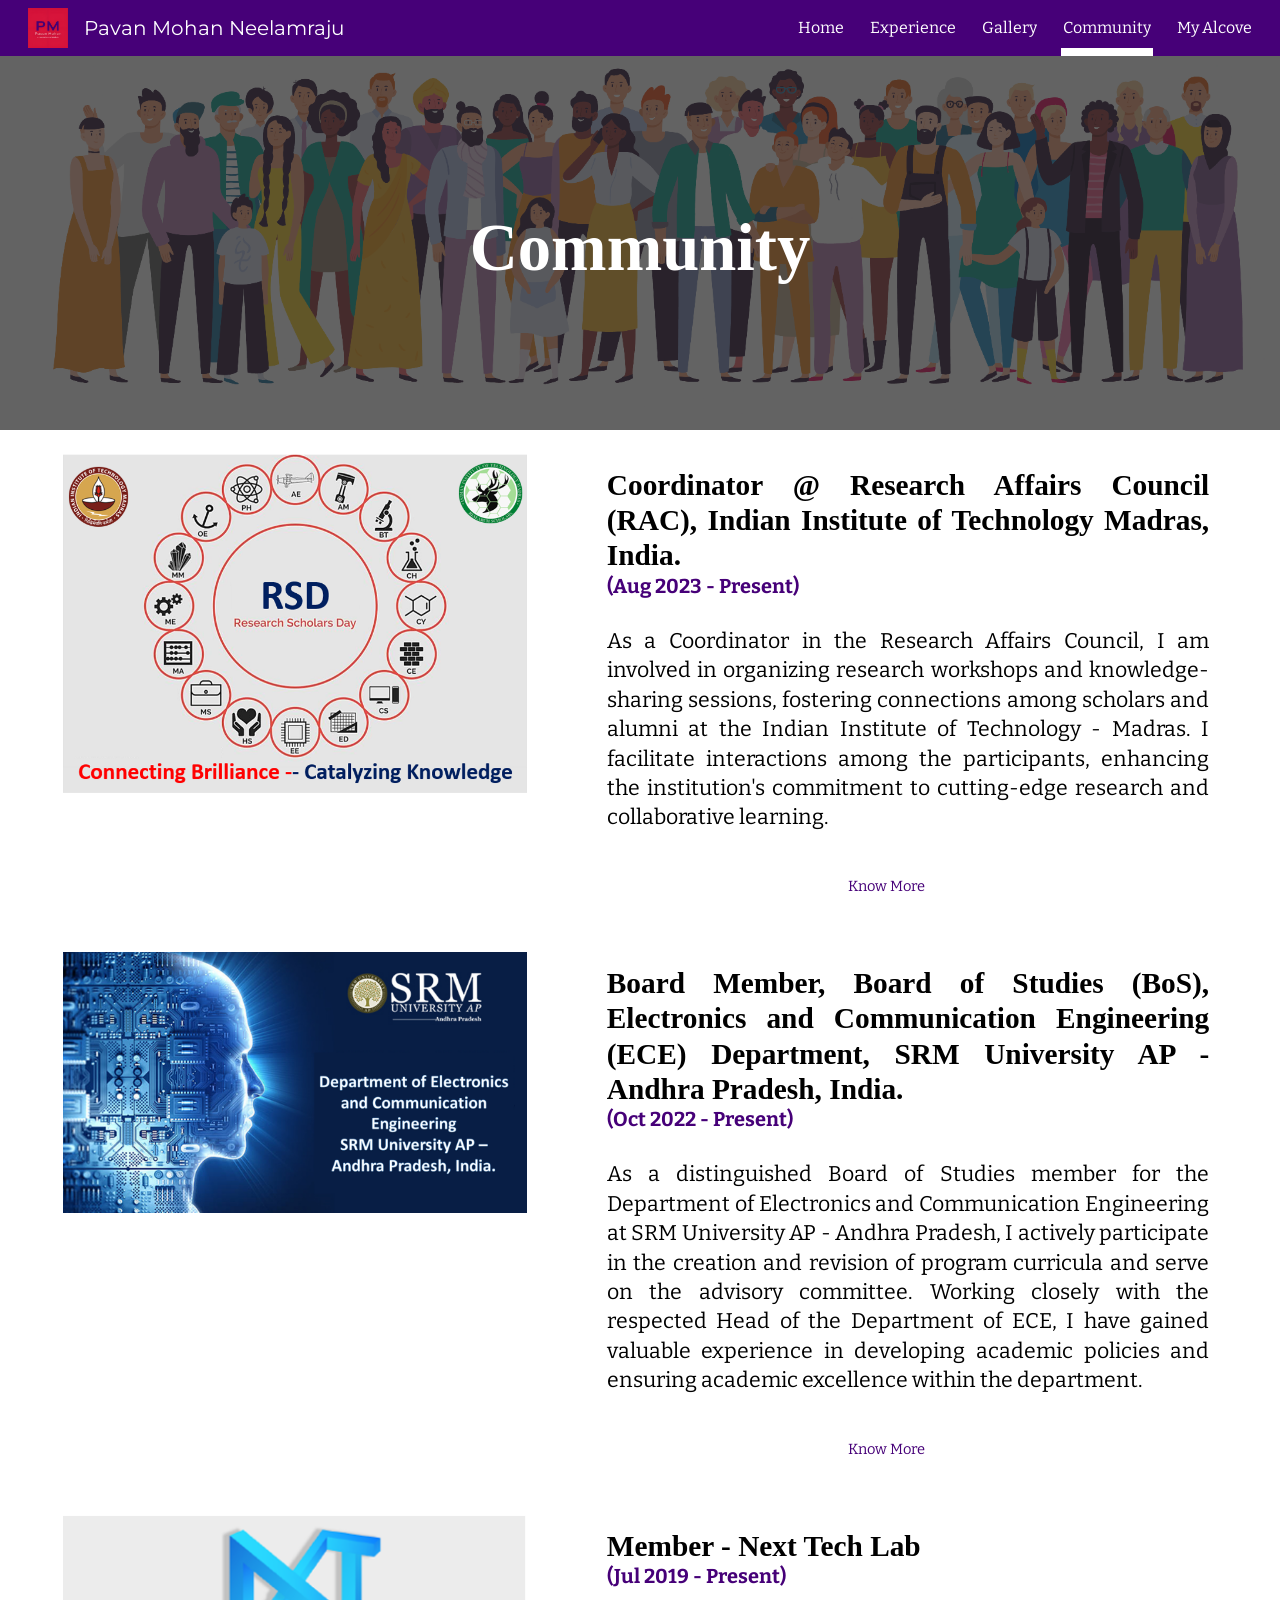
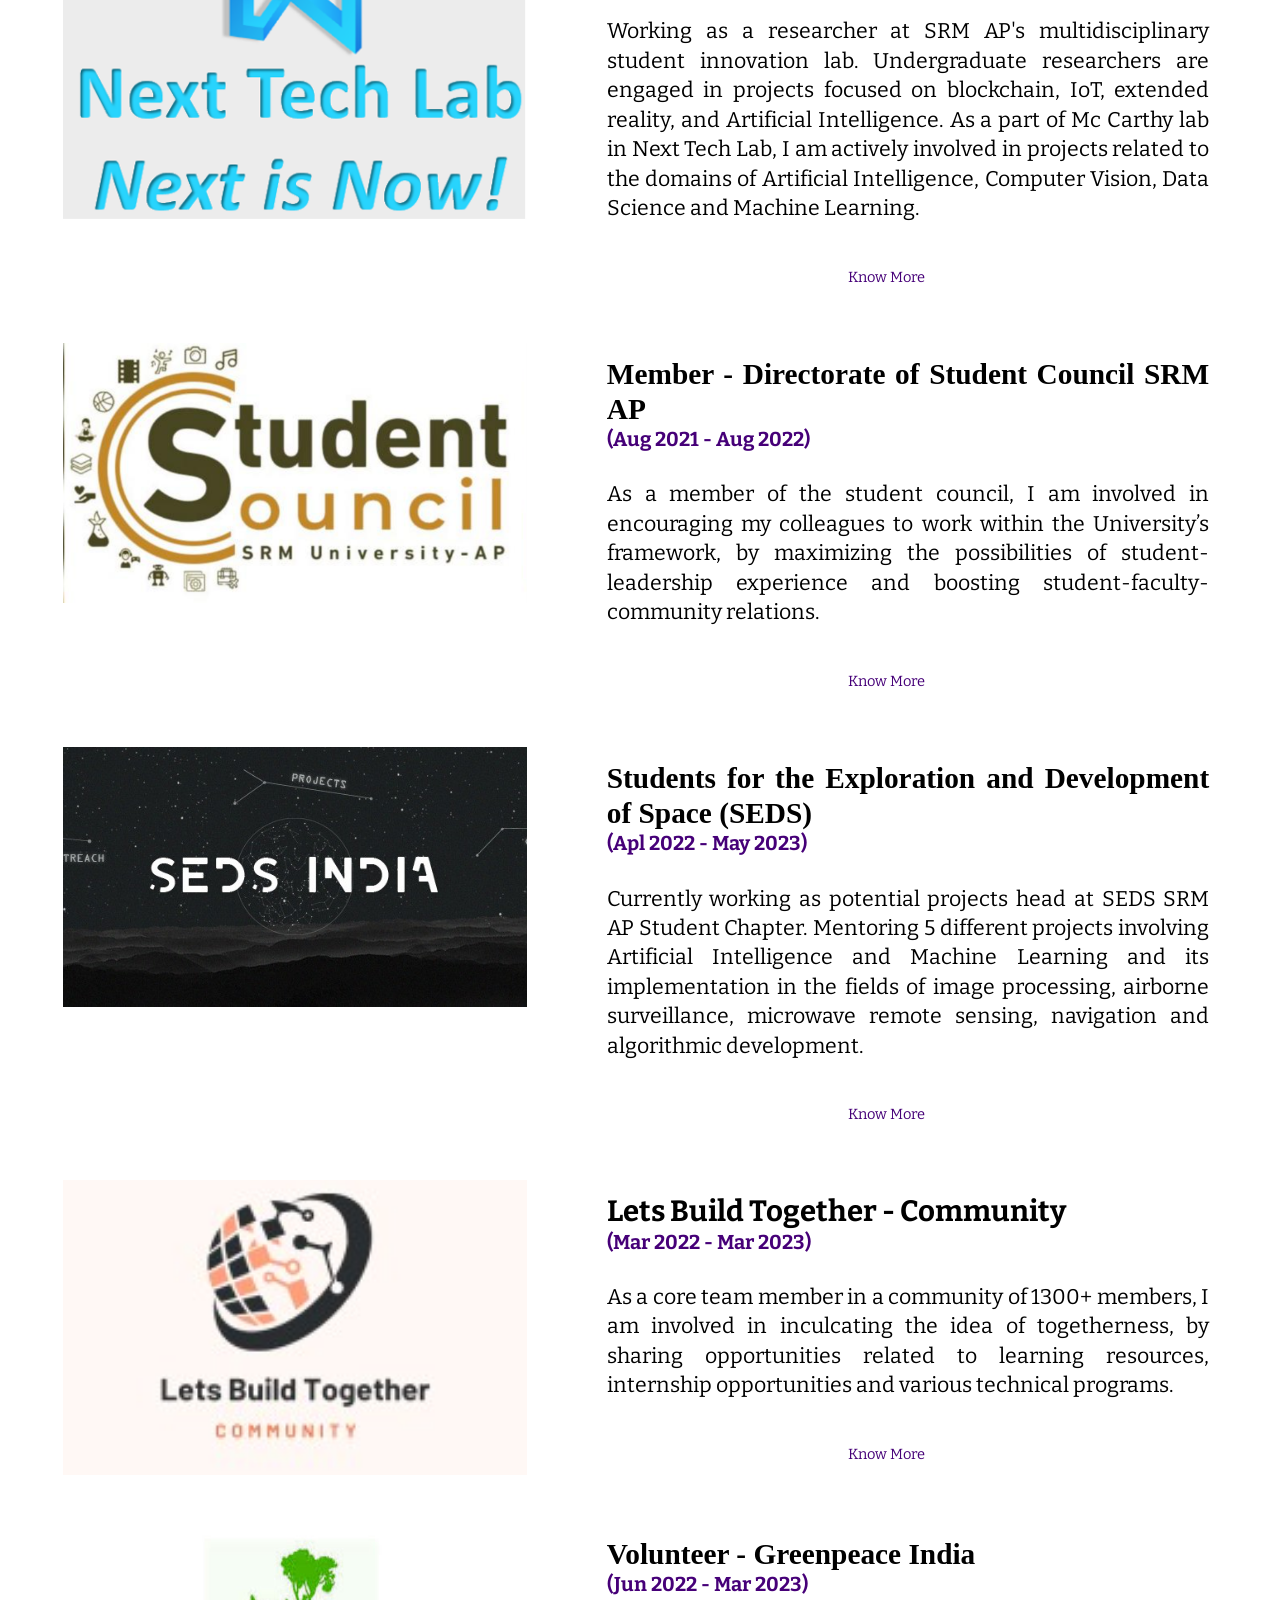
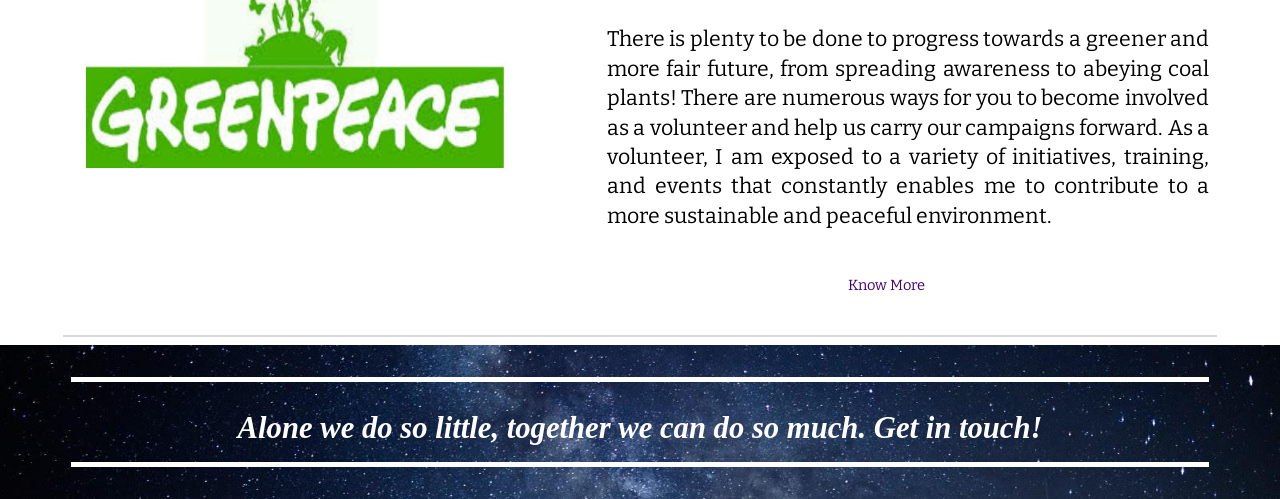
